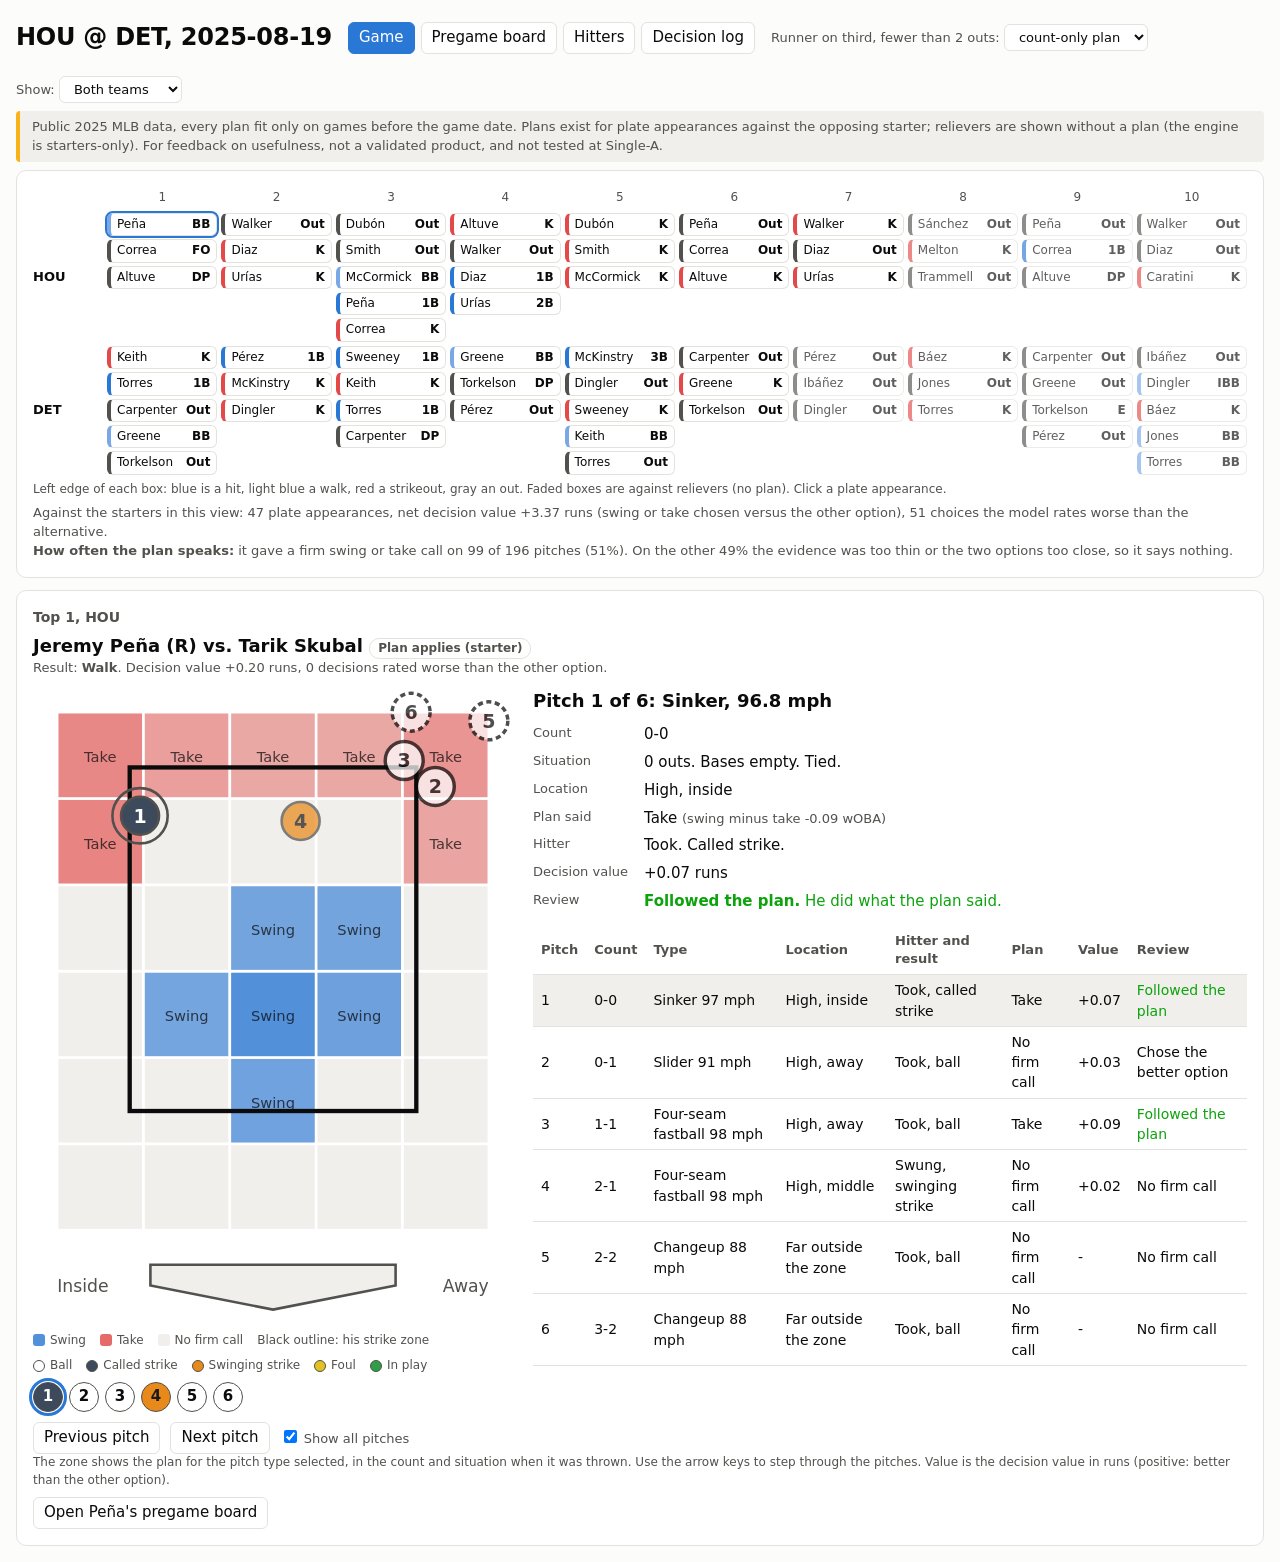
==== docs/gameview/game.html @ f28e69fa "Zone-first at-bat view: large strike zone with numbered pitches, per-pitch plan overlay and stepper;" ====
<!doctype html>
<html lang="en"><head><meta charset="utf-8"><meta name="viewport" content="width=device-width,initial-scale=1">
<title>GamePlan Game Viewer</title>
<style>
:root{color-scheme:light;--bg:#fcfcfb;--panel:#ffffff;--ink:#0b0b0b;--ink2:#52514e;--line:#e3e2dd;--pos:#2a78d6;--neg:#e34948;--mid:#f0efec;--accent:#2a78d6;--warn:#fab219;--good:#0ca30c;--k-called:#3d4a5c;--k-whiff:#e8891c;--k-foul:#e3c21f;--k-play:#2f9e44}
@media (prefers-color-scheme:dark){:root:not([data-theme="light"]){color-scheme:dark;--bg:#1a1a19;--panel:#222221;--ink:#ffffff;--ink2:#c3c2b7;--line:#383835;--pos:#3987e5;--neg:#e66767;--mid:#383835;--accent:#3987e5}}
:root[data-theme="dark"]{color-scheme:dark;--bg:#1a1a19;--panel:#222221;--ink:#ffffff;--ink2:#c3c2b7;--line:#383835;--pos:#3987e5;--neg:#e66767;--mid:#383835;--accent:#3987e5}
*{box-sizing:border-box}body{margin:0;background:var(--bg);color:var(--ink);font:15px/1.45 system-ui,-apple-system,Segoe UI,Roboto,sans-serif}
.wrap{max-width:1320px;margin:0 auto;padding:12px 16px}
h1{font-size:21px;margin:0}h2{font-size:17px;margin:16px 0 8px}h3{font-size:14px;margin:0 0 6px;color:var(--ink2);font-weight:600}
.top{display:flex;gap:16px;align-items:center;flex-wrap:wrap;margin-bottom:8px}
.banner{background:var(--mid);border-left:4px solid var(--warn);padding:7px 12px;border-radius:4px;margin:8px 0;color:var(--ink2);font-size:13px}
.card{background:var(--panel);border:1px solid var(--line);border-radius:8px;padding:12px}
table{border-collapse:collapse;width:100%}th,td{text-align:left;padding:5px 8px;border-bottom:1px solid var(--line);font-size:14px;vertical-align:middle}th{color:var(--ink2);font-weight:600;font-size:13px}
.badge{display:inline-block;padding:1px 8px;border-radius:10px;font-size:12px;border:1px solid var(--line);color:var(--ink2)}
.tabs{display:flex;gap:6px;flex-wrap:wrap;margin:6px 0}
button,select,input[type=text]{font:inherit;color:var(--ink);background:var(--panel);border:1px solid var(--line);border-radius:6px;padding:4px 10px}
button{cursor:pointer}button.on{background:var(--accent);color:#fff;border-color:var(--accent)}
.mut{color:var(--ink2);font-size:13px}.num{font-variant-numeric:tabular-nums}.note{font-size:12px;color:var(--ink2)}
.inn{display:grid;grid-template-columns:70px repeat(var(--n),minmax(92px,1fr));gap:4px;overflow-x:auto}
.inn .h{font-size:12px;color:var(--ink2);text-align:center;padding:2px}.inn .t{font-weight:600;font-size:13px;display:flex;align-items:center}
.cellc{display:flex;flex-direction:column;gap:3px;min-height:34px}
.pa{border:1px solid var(--line);border-radius:6px;padding:2px 6px;font-size:12px;cursor:pointer;background:var(--panel);display:flex;justify-content:space-between;gap:6px}
.pa:hover{outline:1px solid var(--accent)}.pa.sel{outline:2px solid var(--accent)}.pa .r{font-weight:600}
.k-hit{border-left:4px solid var(--pos)}.k-bb{border-left:4px solid #7aa7e8}.k-k{border-left:4px solid var(--neg)}.k-out{border-left:4px solid var(--ink2)}
.rel{opacity:.65}
.grid{display:grid;grid-template-columns:repeat(5,34px);gap:2px;margin:8px 0}
.cell{width:34px;height:30px;display:flex;align-items:center;justify-content:center;font-size:13px;font-weight:600;border-radius:3px;background:var(--mid);color:var(--ink2)}
.mini{display:inline-grid;grid-template-columns:repeat(5,15px);gap:1px;position:relative;width:max-content}
.mini .c{width:15px;height:13px;font-size:9px;display:flex;align-items:center;justify-content:center;border-radius:2px;background:var(--mid);color:var(--ink2)}
.dotw{position:absolute;inset:0;pointer-events:none}.dot{position:absolute;width:9px;height:9px;border-radius:50%;background:var(--ink);border:2px solid var(--panel);transform:translate(-50%,50%)}
.counts{display:grid;grid-template-columns:repeat(4,auto);gap:4px;width:max-content}
.styles{display:grid;grid-template-columns:repeat(auto-fit,minmax(250px,1fr));gap:12px;margin-top:10px}
.chip{display:inline-block;margin:0 4px 4px 0;padding:1px 8px;border-radius:10px;background:var(--mid);font-size:12px}
.call{display:inline-block;min-width:22px;text-align:center;border-radius:4px;padding:0 6px;font-weight:700;background:var(--mid)}
.lab-ok{color:var(--good)}.lab-bad{color:var(--neg)}.lab-lucky{color:var(--accent)}
.two{display:grid;grid-template-columns:repeat(auto-fit,minmax(340px,1fr));gap:12px}
.chosen{outline:2px solid var(--accent)}.logrow{display:flex;gap:6px;flex-wrap:wrap;align-items:center;margin-top:8px}
details summary{cursor:pointer;color:var(--ink2)}
h1{font-size:24px;letter-spacing:-.01em}.card{border-radius:10px;padding:16px}.wrap{padding:16px}
.zonewrap{display:grid;grid-template-columns:minmax(300px,480px) minmax(280px,1fr);gap:20px;align-items:start;margin-top:10px}
.zonecol{min-width:0}.detcol{min-width:0}
svg.zone{display:block;width:100%;height:auto;max-width:480px;background:var(--panel)}
svg.zone.small{max-width:300px}
.zl{font-size:8.5px;font-weight:500;fill:var(--ink);opacity:.72}.zlab{font-size:10px;fill:var(--ink2)}
.pt circle{stroke:var(--ink2);stroke-width:1.5}.pt .k-ball{fill:var(--panel);stroke:var(--ink);stroke-width:2}.pt .k-called{fill:var(--k-called)}.pt .k-whiff{fill:var(--k-whiff)}.pt .k-foul{fill:var(--k-foul)}.pt .k-play{fill:var(--k-play)}
.pn{font-size:11px;font-weight:700;text-anchor:middle}.pn-ball{fill:var(--ink)}.pn-called,.pn-play{fill:#fff}.pn-whiff,.pn-foul{fill:#1a1a19}
.legend{display:flex;flex-wrap:wrap;gap:6px 14px;font-size:12px;color:var(--ink2);margin-top:8px}.legend span{display:inline-flex;align-items:center;gap:5px}
.sw{display:inline-block;width:12px;height:12px;border-radius:3px}.dotk{display:inline-block;width:12px;height:12px;border-radius:50%;border:1.5px solid var(--ink2)}
.stepper{display:flex;gap:10px;align-items:center;flex-wrap:wrap;margin-top:10px}
.seq{display:flex;gap:6px;flex-wrap:wrap;margin-top:8px}
.sq{width:30px;height:30px;border-radius:50%;padding:0;font-weight:700;border:1.5px solid var(--ink2);background:var(--panel);color:var(--ink)}
.sq.k-called{background:var(--k-called);color:#fff}.sq.k-whiff{background:var(--k-whiff);color:#1a1a19}.sq.k-foul{background:var(--k-foul);color:#1a1a19}.sq.k-play{background:var(--k-play);color:#fff}
.sq.cur{outline:3px solid var(--accent);outline-offset:1px}
dl.det{display:grid;grid-template-columns:max-content 1fr;gap:6px 16px;margin:10px 0 0}dl.det dt{color:var(--ink2);font-size:13px}dl.det dd{margin:0;font-size:15px}
.big{font-size:18px;font-weight:600;margin:0}
tr.sel td{background:var(--mid)}tr[data-pr]{cursor:pointer}
@media print{.noprint{display:none}body{font-size:12px}.card{break-inside:avoid}}
</style></head><body><div class="wrap">
<div class="top"><h1 id="title"></h1><div class="tabs noprint" id="views"></div>
<label class="mut noprint">Runner on third, fewer than 2 outs: <select id="pol"><option value="OFF">count-only plan</option><option value="CONTACT_FIRST">contact first</option></select></label>
<label class="mut noprint">Show: <select id="team"></select></label></div>
<div class="banner">Public 2025 MLB data, every plan fit only on games before the game date. Plans exist for plate appearances against the opposing starter; relievers are shown without a plan (the engine is starters-only). For feedback on usefulness, not a validated product, and not tested at Single-A.</div>
<div id="main"></div>
</div>
<script>
const G={"date":"2025-08-19","game_pk":"776685","away":"HOU","home":"DET","sides":{"Top":{"batting":"HOU","fielding":"DET","starter":"669373","starter_name":"Tarik Skubal","board":{"starter":{"id":"669373","name":"Tarik Skubal","arsenal_tto1_0_0":{"FF":{"pitch_type":"FF","usage":0.22889219903561392,"velo":97.43755844155845,"ivb":16.896890043290043,"hb":-2.7367549783549783,"vaa":-4.718324332320666,"n":630},"SL":{"pitch_type":"SL","usage":0.1741452073947785,"velo":89.79642857142856,"ivb":4.568896683673469,"hb":1.3307525510204083,"vaa":-7.1268094007492,"n":280},"CH":{"pitch_type":"CH","usage":0.2119652468408199,"velo":87.9837500274502,"ivb":6.425601159496673,"hb":-11.306396337044601,"vaa":-7.506468754848671,"n":706},"SI":{"pitch_type":"SI","usage":0.35932246853168376,"velo":96.98927767052768,"ivb":13.486587837837837,"hb":-4.394218146718147,"vaa":-5.251981316766744,"n":555}},"starts_before":24},"date":"2025-08-19","model":"shapecount + 3-ball zone, TTO effect on","hitters":[{"order":1,"id":"665161","name":"Jeremy Pe\u00f1a","stand":"R","profile":{"swings":693,"bip":303,"whiff":0.261,"xwobacon":0.377,"league_whiff":0.251,"league_xwobacon":0.367,"support":"medium"},"targets":{"n_pitches":1367,"runs_lost_per_100":2.265217300004649,"groups":[{"family":"BRK","zone":"chase","count":"even","excess_per_100":0.08,"his_rate":2.9,"typical_rate":1.5,"n":77},{"family":"BRK","zone":"chase","count":"ahead","excess_per_100":0.06,"his_rate":5.9,"typical_rate":3.2,"n":32},{"family":"FB","zone":"shadow","count":"even","excess_per_100":0.03,"his_rate":1.9,"typical_rate":1.3,"n":68}]},"swing":{"bat_speed":{"low":72.88,"mid":72.64,"high":69.55,"mid_two_strikes":70.73,"league_mid":72.52,"n":687,"kept":0.92},"swing_length":{"low":7.68,"mid":7.22,"high":6.69,"mid_two_strikes":6.94,"league_mid":7.18,"n":687,"kept":0.92},"attack_angle":{"low":10.27,"mid":7.22,"high":5.18,"mid_two_strikes":3.43,"league_mid":7.34,"n":687,"kept":0.92},"tilt":{"low":35.56,"mid":31.32,"high":26.14,"mid_two_strikes":31.62,"league_mid":33.33,"n":687,"kept":0.92}},"tto":{"1":{"0-0":{"arsenal":{"FF":{"usage":0.229,"velo":97.4,"ivb":16.9,"hb":-2.7},"SL":{"usage":0.174,"velo":89.8,"ivb":4.6,"hb":1.3},"CH":{"usage":0.212,"velo":88.0,"ivb":6.4,"hb":-11.3},"SI":{"usage":0.359,"velo":97.0,"ivb":13.5,"hb":-4.4}},"delta":{"FF":[-0.046,-0.035,-0.027,-0.066,-0.093,-0.086,-0.015,0.07,0.056,0.045,0.007,-0.058,-0.018,0.088,0.09,0.084,0.028,-0.047,-0.024,0.064,0.077,0.076,0.032,-0.05,-0.046,-0.027,-0.039,-0.042,-0.059,-0.07],"SL":[-0.079,-0.071,-0.06,-0.068,-0.082,-0.07,-0.058,0.04,0.053,0.055,0.032,-0.045,-0.06,0.043,0.081,0.073,0.059,-0.022,-0.074,0.021,0.051,0.051,0.046,-0.017,-0.088,-0.07,-0.059,-0.042,-0.05,-0.05],"CH":[-0.066,-0.056,-0.045,-0.044,-0.061,-0.055,-0.049,0.039,0.07,0.076,0.031,-0.039,-0.058,0.037,0.071,0.087,0.053,-0.032,-0.072,0.013,0.036,0.03,0.025,-0.037,-0.088,-0.072,-0.064,-0.048,-0.052,-0.055],"SI":[-0.043,-0.041,-0.028,-0.053,-0.087,-0.084,-0.007,0.075,0.084,0.059,0.015,-0.056,-0.018,0.09,0.12,0.086,0.036,-0.046,-0.026,0.065,0.092,0.086,0.042,-0.046,-0.051,-0.026,-0.031,-0.034,-0.05,-0.067]},"styles":{"VALUE":{"cells":{"FF":"...xxx.....x.GGG.x..GG.x...xxx","SL":"xxxxxxx....xx.GGG.x.....xxx...","CH":"xx..xxx.GG..x.GG..x.....xxx..x","SI":"....xx..G..x.GGG.x..GG.x....xx"},"tags":["Cover","Standard","Contact"],"swing_share":0.295,"whiff":0.129,"contact":0.456,"value_per_100":1.01,"target":""},"CONTACT":{"cells":{"FF":"...xxxGGGG.xGGGG.x.GGG.x...xxx","SL":"xxxxxxx.GG.xx.GG..x.G...xxx...","CH":"xx..xxx.GG..x.GG..x.....xxx..x","SI":"....xxGGGG.xGGGG.x.GGG.x....xx"},"tags":["Cover","Expand","Contact"],"swing_share":0.422,"whiff":0.116,"contact":0.436,"value_per_100":1.24,"target":""},"HUNT":{"cells":{"FF":"xxxxxxxxxxxxxxxxxxxxxxxxxxxxxx","SL":"xxxxxxxxxxxxxxxxxxxxxxxxxxxxxx","CH":"xxxxxxxxxxxxxxxxxxxxxxxxxxxxxx","SI":"xxxxxxxxxxxxxGGGxxxxGxxxxxxxxx"},"tags":["Hunt","Narrow","Contact"],"swing_share":0.085,"whiff":0.095,"contact":0.461,"value_per_100":-0.46,"target":"SI low-middle, middle, middle-away"}},"differ":{"VALUE_vs_CONTACT":0.149,"VALUE_vs_HUNT":0.725},"plan_id":"ff616ef28b564df9"},"1-0":{"arsenal":{"FF":{"usage":0.229,"velo":97.4,"ivb":16.9,"hb":-2.7},"SL":{"usage":0.174,"velo":89.8,"ivb":4.6,"hb":1.3},"CH":{"usage":0.212,"velo":88.0,"ivb":6.4,"hb":-11.3},"SI":{"usage":0.359,"velo":97.0,"ivb":13.5,"hb":-4.4}},"delta":{"FF":[-0.099,-0.089,-0.078,-0.115,-0.144,-0.135,-0.064,0.051,0.04,0.033,-0.007,-0.098,-0.069,0.072,0.081,0.073,0.019,-0.084,-0.072,0.053,0.067,0.064,0.023,-0.087,-0.099,-0.07,-0.081,-0.081,-0.103,-0.117],"SL":[-0.124,-0.114,-0.104,-0.115,-0.135,-0.122,-0.098,0.029,0.042,0.044,0.015,-0.086,-0.104,0.033,0.066,0.062,0.046,-0.062,-0.117,0.009,0.04,0.037,0.031,-0.059,-0.134,-0.111,-0.103,-0.086,-0.101,-0.103],"CH":[-0.115,-0.105,-0.096,-0.095,-0.112,-0.108,-0.091,0.027,0.057,0.06,0.018,-0.082,-0.101,0.028,0.058,0.071,0.04,-0.073,-0.115,0.0,0.023,0.014,0.009,-0.081,-0.135,-0.113,-0.108,-0.095,-0.103,-0.109],"SI":[-0.095,-0.095,-0.081,-0.103,-0.139,-0.134,-0.057,0.056,0.071,0.048,0.001,-0.096,-0.068,0.071,0.107,0.072,0.026,-0.084,-0.076,0.052,0.08,0.078,0.032,-0.085,-0.104,-0.07,-0.075,-0.076,-0.095,-0.115]},"styles":{"VALUE":{"cells":{"FF":"xxxxxx.....x..GG.xx.GG.xxxxxxx","SL":"xxxxxxx....xx....xx....xxxxxxx","CH":"xxxxxxx....xx..G.xx....xxxxxxx","SI":"xxxxxx.....x..GG.xx.GG.xxxxxxx"},"tags":["Cover","Standard","Contact"],"swing_share":0.173,"whiff":0.133,"contact":0.479,"value_per_100":1.01,"target":""},"CONTACT":{"cells":{"FF":"xxxxxx.GGG.x.GGG.xxGGG.xxxxxxx","SL":"xxxxxxx.GG.xx.GG.xx.G..xxxxxxx","CH":"xxxxxxx..G.xx..G.xx....xxxxxxx","SI":"xxxxxx.GGG.x.GGG.xxGGG.xxxxxxx"},"tags":["Cover","Expand","Contact"],"swing_share":0.381,"whiff":0.11,"contact":0.439,"value_per_100":1.39,"target":""},"HUNT":{"cells":{"FF":"xxxxxxxxxxxxxxxxxxxxxxxxxxxxxx","SL":"xxxxxxxxxxxxxxxxxxxxxxxxxxxxxx","CH":"xxxxxxxxxxxxxxxxxxxxxxxxxxxxxx","SI":"xxxxxxxxxxxxxxGGxxxxGGxxxxxxxx"},"tags":["Hunt","Narrow","Contact"],"swing_share":0.085,"whiff":0.112,"contact":0.477,"value_per_100":0.02,"target":"SI middle, middle-away"}},"differ":{"VALUE_vs_CONTACT":0.209,"VALUE_vs_HUNT":0.599},"plan_id":"979804c636b67a81"},"2-0":{"arsenal":{"FF":{"usage":0.229,"velo":97.4,"ivb":16.9,"hb":-2.7},"SL":{"usage":0.174,"velo":89.8,"ivb":4.6,"hb":1.3},"CH":{"usage":0.212,"velo":88.0,"ivb":6.4,"hb":-11.3},"SI":{"usage":0.359,"velo":97.0,"ivb":13.5,"hb":-4.4}},"delta":{"FF":[-0.184,-0.177,-0.161,-0.198,-0.227,-0.212,-0.147,0.015,0.011,0.007,-0.029,-0.16,-0.153,0.043,0.055,0.048,0.003,-0.145,-0.154,0.027,0.045,0.046,0.005,-0.147,-0.184,-0.14,-0.149,-0.145,-0.172,-0.191],"SL":[-0.191,-0.18,-0.173,-0.19,-0.218,-0.205,-0.162,0.009,0.016,0.016,-0.015,-0.153,-0.176,0.007,0.035,0.032,0.024,-0.126,-0.186,-0.019,0.013,0.011,0.003,-0.129,-0.205,-0.176,-0.175,-0.16,-0.184,-0.189],"CH":[-0.191,-0.183,-0.178,-0.178,-0.195,-0.192,-0.16,0.005,0.032,0.03,-0.006,-0.151,-0.169,0.004,0.033,0.042,0.017,-0.14,-0.182,-0.023,-0.009,-0.015,-0.02,-0.152,-0.208,-0.18,-0.181,-0.171,-0.186,-0.195],"SI":[-0.178,-0.18,-0.165,-0.187,-0.224,-0.212,-0.139,0.022,0.039,0.022,-0.024,-0.159,-0.153,0.038,0.076,0.044,0.004,-0.145,-0.16,0.022,0.054,0.06,0.012,-0.147,-0.19,-0.141,-0.146,-0.143,-0.168,-0.191]},"styles":{"VALUE":{"cells":{"FF":"xxxxxxx....xx....xx..G.xxxxxxx","SL":"xxxxxxx....xx....xx....xxxxxxx","CH":"xxxxxxx....xx....xx....xxxxxxx","SI":"xxxxxxx....xx....xx..G.xxxxxxx"},"tags":["React","Standard","Damage"],"swing_share":0.035,"whiff":0.207,"contact":0.528,"value_per_100":1.12,"target":""},"CONTACT":{"cells":{"FF":"xxxxxxxGGG.xxGGG.xxG...xxxxxxx","SL":"xxxxxxx.GG.xx.GG.xx.G..xxxxxxx","CH":"xxxxxxx..G.xx..G.xx....xxxxxxx","SI":"xxxxxxxGGG.xxGGG.xxGGG.xxxxxxx"},"tags":["Cover","Expand","Contact"],"swing_share":0.342,"whiff":0.102,"contact":0.432,"value_per_100":1.45,"target":""},"HUNT":{"cells":{"FF":"xxxxxxxxxxxxxxxxxxxxxxxxxxxxxx","SL":"xxxxxxxxxxxxxxxxxxxxxxxxxxxxxx","CH":"xxxxxxxxxxxxxxxxxxxxxxxxxxxxxx","SI":"xxxxxxxxxxxxxxxxxxxxxGxxxxxxxx"},"tags":["Hunt","Standard","Contact"],"swing_share":0.015,"whiff":0.188,"contact":0.532,"value_per_100":0.64,"target":"SI middle-away"}},"differ":{"VALUE_vs_CONTACT":0.348,"VALUE_vs_HUNT":0.656},"plan_id":"7b1a0d6ce3f854fc"},"3-0":{"arsenal":{"FF":{"usage":0.229,"velo":97.4,"ivb":16.9,"hb":-2.7},"SL":{"usage":0.174,"velo":89.8,"ivb":4.6,"hb":1.3},"CH":{"usage":0.212,"velo":88.0,"ivb":6.4,"hb":-11.3},"SI":{"usage":0.359,"velo":97.0,"ivb":13.5,"hb":-4.4}},"delta":{"FF":[-0.249,-0.243,-0.218,-0.25,-0.271,-0.252,-0.207,-0.051,-0.05,-0.047,-0.074,-0.189,-0.204,-0.02,-0.003,-0.007,-0.032,-0.153,-0.211,-0.026,-0.0,0.011,-0.021,-0.162,-0.246,-0.185,-0.2,-0.167,-0.194,-0.222],"SL":[-0.218,-0.202,-0.196,-0.227,-0.268,-0.259,-0.184,-0.027,-0.032,-0.045,-0.068,-0.192,-0.199,-0.047,-0.025,-0.031,-0.021,-0.142,-0.217,-0.071,-0.051,-0.046,-0.042,-0.163,-0.236,-0.21,-0.236,-0.204,-0.233,-0.244],"CH":[-0.236,-0.23,-0.228,-0.233,-0.241,-0.25,-0.192,-0.033,-0.021,-0.03,-0.054,-0.195,-0.186,-0.042,-0.028,-0.021,-0.031,-0.162,-0.211,-0.071,-0.075,-0.074,-0.069,-0.191,-0.243,-0.218,-0.245,-0.217,-0.236,-0.252],"SI":[-0.239,-0.24,-0.22,-0.242,-0.275,-0.257,-0.196,-0.04,-0.035,-0.04,-0.074,-0.192,-0.203,-0.028,0.009,-0.02,-0.038,-0.156,-0.222,-0.037,0.002,0.018,-0.022,-0.165,-0.254,-0.189,-0.204,-0.17,-0.197,-0.226]},"styles":{"VALUE":{"cells":{"FF":"xxxxxxx...xxx....xx....xxxxxxx","SL":"xxxxxxx...xxx....xxx...xxxxxxx","CH":"xxxxxxx...xxx....xxxxxxxxxxxxx","SI":"xxxxxxx...xxx....xx....xxxxxxx"},"tags":["React","Standard","Contact"],"swing_share":0.0,"whiff":0.0,"contact":0.0,"value_per_100":1.58,"target":""},"CONTACT":{"cells":{"FF":"xxxxxxx...xxx....xx....xxxxxxx","SL":"xxxxxxx...xxx....xxx...xxxxxxx","CH":"xxxxxxx...xxx....xxxxxxxxxxxxx","SI":"xxxxxxx...xxx....xx....xxxxxxx"},"tags":["React","Standard","Contact"],"swing_share":0.0,"whiff":0.0,"contact":0.0,"value_per_100":1.58,"target":""},"HUNT":{"cells":{"FF":"xxxxxxx...xxx....xx....xxxxxxx","SL":"xxxxxxx...xxx....xxx...xxxxxxx","CH":"xxxxxxx...xxx....xxxxxxxxxxxxx","SI":"xxxxxxx...xxx....xx....xxxxxxx"},"tags":["React","Standard","Contact"],"swing_share":0.0,"whiff":0.0,"contact":0.0,"value_per_100":1.58,"target":""}},"differ":{"VALUE_vs_CONTACT":0.0,"VALUE_vs_HUNT":0.0},"plan_id":"f36b6b44ed018f1e"},"0-1":{"arsenal":{"FF":{"usage":0.266,"velo":97.4,"ivb":16.9,"hb":-2.7},"SL":{"usage":0.099,"velo":89.8,"ivb":4.6,"hb":1.3},"CH":{"usage":0.363,"velo":88.0,"ivb":6.4,"hb":-11.3},"SI":{"usage":0.244,"velo":97.0,"ivb":13.5,"hb":-4.4}},"delta":{"FF":[-0.038,-0.031,-0.02,-0.053,-0.078,-0.085,-0.011,0.087,0.074,0.074,0.022,-0.064,0.003,0.111,0.113,0.1,0.044,-0.049,0.0,0.086,0.106,0.089,0.048,-0.05,-0.028,-0.023,-0.025,-0.04,-0.053,-0.066],"SL":[-0.081,-0.067,-0.06,-0.057,-0.065,-0.06,-0.049,0.077,0.082,0.078,0.039,-0.051,-0.036,0.085,0.111,0.103,0.084,-0.03,-0.054,0.05,0.099,0.092,0.07,-0.016,-0.085,-0.065,-0.033,-0.026,-0.034,-0.039],"CH":[-0.065,-0.047,-0.032,-0.028,-0.048,-0.044,-0.045,0.057,0.097,0.105,0.041,-0.037,-0.044,0.077,0.118,0.122,0.071,-0.031,-0.06,0.047,0.089,0.084,0.055,-0.028,-0.083,-0.067,-0.039,-0.036,-0.04,-0.043],"SI":[-0.04,-0.035,-0.026,-0.043,-0.07,-0.077,-0.015,0.088,0.099,0.087,0.033,-0.057,0.0,0.115,0.145,0.112,0.057,-0.048,0.001,0.091,0.108,0.094,0.059,-0.042,-0.032,-0.019,-0.021,-0.032,-0.042,-0.061]},"styles":{"VALUE":{"cells":{"FF":"....xx.GGG.x.GGGGx.GGGGx...xxx","SL":"xxxxxxxGGG.x.GGGG.x.GGG.xx....","CH":"xx....xGGG...GGGG.x.GG..xx....","SI":"....xx.GGG.x.GGGGx.GGGGx....xx"},"tags":["Cover","Standard","Contact"],"swing_share":0.552,"whiff":0.148,"contact":0.41,"value_per_100":0.96,"target":""},"CONTACT":{"cells":{"FF":"..G.xxGGGG.xGGGG.xGGGG.x...xxx","SL":"xxxxxxxGGG.x.GGG..x.GG..xx....","CH":"xx....x.GG...GGGG.x.GG..xx....","SI":"....xxGGGGGxGGGGGxGGGG.x....xx"},"tags":["Cover","Standard","Contact"],"swing_share":0.512,"whiff":0.131,"contact":0.406,"value_per_100":0.89,"target":""},"HUNT":{"cells":{"FF":"xxxxxxxxxxxxxxxxxxxxxxxxxxxxxx","SL":"xxxxxxxxxxxxxxxxxxxxxxxxxxxxxx","CH":"xxxxxxxxGGxxxxGGxxxxxxxxxxxxxx","SI":"xxxxxxxxxxxxxxxxxxxxxxxxxxxxxx"},"tags":["Hunt","Narrow","Contact"],"swing_share":0.047,"whiff":0.149,"contact":0.427,"value_per_100":-1.76,"target":"CH middle, middle-in"}},"differ":{"VALUE_vs_CONTACT":0.122,"VALUE_vs_HUNT":0.769},"plan_id":"df166e0a50ac5c8c"},"1-1":{"arsenal":{"FF":{"usage":0.266,"velo":97.4,"ivb":16.9,"hb":-2.7},"SL":{"usage":0.099,"velo":89.8,"ivb":4.6,"hb":1.3},"CH":{"usage":0.363,"velo":88.0,"ivb":6.4,"hb":-11.3},"SI":{"usage":0.244,"velo":97.0,"ivb":13.5,"hb":-4.4}},"delta":{"FF":[-0.083,-0.075,-0.066,-0.097,-0.121,-0.127,-0.055,0.072,0.065,0.064,0.006,-0.102,-0.038,0.1,0.106,0.09,0.038,-0.087,-0.043,0.076,0.095,0.084,0.042,-0.085,-0.073,-0.064,-0.063,-0.077,-0.092,-0.106],"SL":[-0.119,-0.105,-0.1,-0.099,-0.108,-0.104,-0.088,0.069,0.072,0.066,0.021,-0.091,-0.074,0.076,0.102,0.098,0.073,-0.071,-0.092,0.039,0.089,0.084,0.059,-0.057,-0.126,-0.104,-0.074,-0.066,-0.076,-0.083],"CH":[-0.107,-0.088,-0.076,-0.072,-0.092,-0.089,-0.086,0.047,0.086,0.095,0.026,-0.078,-0.083,0.067,0.109,0.111,0.059,-0.071,-0.099,0.035,0.077,0.071,0.043,-0.07,-0.125,-0.106,-0.081,-0.077,-0.084,-0.088],"SI":[-0.084,-0.079,-0.071,-0.087,-0.114,-0.12,-0.057,0.073,0.091,0.077,0.02,-0.096,-0.043,0.104,0.142,0.102,0.048,-0.086,-0.042,0.078,0.104,0.091,0.051,-0.081,-0.077,-0.061,-0.06,-0.07,-0.081,-0.102]},"styles":{"VALUE":{"cells":{"FF":"xx.xxx.G...x.GGG.x.GGG.xxxxxxx","SL":"xxxxxxxGG..xxGGGGxx.GGGxxxxxxx","CH":"xxxxxxx.GG.xxGGG.xx.G..xxxxxxx","SI":"xxxxxx.GGG.x.GGG.x.GGGGxxxxxxx"},"tags":["Cover","Standard","Contact"],"swing_share":0.41,"whiff":0.136,"contact":0.421,"value_per_100":1.43,"target":""},"CONTACT":{"cells":{"FF":"xx.xxx.GGG.x.GGG.x.GGG.xxxxxxx","SL":"xxxxxxxGGG.xxGGGGxx.GG.xxxxxxx","CH":"xxxxxxx.GG.xxGGG.xx.G..xxxxxxx","SI":"xxxxxx.GGGGx.GGG.x.GGG.xxxxxxx"},"tags":["Cover","Standard","Contact"],"swing_share":0.45,"whiff":0.128,"contact":0.411,"value_per_100":1.43,"target":""},"HUNT":{"cells":{"FF":"xxxxxxxxxxxxxxxxxxxxxxxxxxxxxx","SL":"xxxxxxxxxxxxxxxxxxxxxxxxxxxxxx","CH":"xxxxxxxxxxxxxxxxxxxxxxxxxxxxxx","SI":"xxxxxxxxxxxxxGGGxxxxGxxxxxxxxx"},"tags":["Hunt","Narrow","Contact"],"swing_share":0.057,"whiff":0.108,"contact":0.454,"value_per_100":-0.94,"target":"SI low-middle, middle, middle-away"}},"differ":{"VALUE_vs_CONTACT":0.07,"VALUE_vs_HUNT":0.597},"plan_id":"92a5c4f3ed66a6df"},"2-1":{"arsenal":{"FF":{"usage":0.266,"velo":97.4,"ivb":16.9,"hb":-2.7},"SL":{"usage":0.099,"velo":89.8,"ivb":4.6,"hb":1.3},"CH":{"usage":0.363,"velo":88.0,"ivb":6.4,"hb":-11.3},"SI":{"usage":0.244,"velo":97.0,"ivb":13.5,"hb":-4.4}},"delta":{"FF":[-0.177,-0.168,-0.161,-0.189,-0.213,-0.214,-0.147,0.046,0.041,0.04,-0.024,-0.18,-0.127,0.078,0.083,0.071,0.02,-0.168,-0.133,0.05,0.079,0.069,0.022,-0.165,-0.169,-0.15,-0.145,-0.155,-0.176,-0.191],"SL":[-0.201,-0.185,-0.184,-0.187,-0.202,-0.197,-0.171,0.052,0.05,0.043,-0.015,-0.174,-0.156,0.051,0.077,0.075,0.05,-0.155,-0.175,0.014,0.065,0.061,0.035,-0.142,-0.211,-0.188,-0.16,-0.151,-0.167,-0.175],"CH":[-0.193,-0.175,-0.169,-0.165,-0.182,-0.181,-0.171,0.027,0.068,0.073,-0.007,-0.162,-0.164,0.045,0.084,0.09,0.037,-0.156,-0.182,0.009,0.044,0.045,0.016,-0.158,-0.213,-0.191,-0.168,-0.165,-0.175,-0.182],"SI":[-0.176,-0.174,-0.169,-0.18,-0.209,-0.21,-0.148,0.048,0.067,0.065,-0.015,-0.177,-0.132,0.08,0.118,0.083,0.03,-0.168,-0.136,0.047,0.082,0.074,0.032,-0.162,-0.174,-0.149,-0.142,-0.15,-0.166,-0.189]},"styles":{"VALUE":{"cells":{"FF":"xxxxxxx....xxGGG.xx.GG.xxxxxxx","SL":"xxxxxxx....xx.GG.xx....xxxxxxx","CH":"xxxxxxx.GG.xx.GG.xx....xxxxxxx","SI":"xxxxxxx....xxGGG.xx.GG.xxxxxxx"},"tags":["Cover","Standard","Contact"],"swing_share":0.225,"whiff":0.131,"contact":0.446,"value_per_100":2.15,"target":""},"CONTACT":{"cells":{"FF":"xxxxxxxGGG.xxGGG.xxGGG.xxxxxxx","SL":"xxxxxxx.GG.xx.GG.xx....xxxxxxx","CH":"xxxxxxx.GG.xx.GG.xx.G..xxxxxxx","SI":"xxxxxxxGGG.xxGGG.xxGGG.xxxxxxx"},"tags":["Cover","Expand","Contact"],"swing_share":0.375,"whiff":0.116,"contact":0.416,"value_per_100":2.24,"target":""},"HUNT":{"cells":{"FF":"xxxxxxxxxxxxxxxxxxxxxxxxxxxxxx","SL":"xxxxxxxxxxxxxxxxxxxxxxxxxxxxxx","CH":"xxxxxxxxGGxxxxGGxxxxxxxxxxxxxx","SI":"xxxxxxxxxxxxxxxxxxxxxxxxxxxxxx"},"tags":["Hunt","Narrow","Contact"],"swing_share":0.047,"whiff":0.149,"contact":0.429,"value_per_100":0.55,"target":"CH middle, middle-in"}},"differ":{"VALUE_vs_CONTACT":0.15,"VALUE_vs_HUNT":0.582},"plan_id":"5c5cca39ea202680"},"3-1":{"arsenal":{"FF":{"usage":0.266,"velo":97.4,"ivb":16.9,"hb":-2.7},"SL":{"usage":0.099,"velo":89.8,"ivb":4.6,"hb":1.3},"CH":{"usage":0.363,"velo":88.0,"ivb":6.4,"hb":-11.3},"SI":{"usage":0.244,"velo":97.0,"ivb":13.5,"hb":-4.4}},"delta":{"FF":[-0.317,-0.305,-0.294,-0.32,-0.336,-0.343,-0.245,-0.018,-0.014,-0.009,-0.07,-0.266,-0.232,0.021,0.034,0.024,-0.017,-0.277,-0.257,-0.005,0.038,0.033,-0.018,-0.252,-0.312,-0.274,-0.251,-0.256,-0.28,-0.314],"SL":[-0.311,-0.284,-0.289,-0.305,-0.328,-0.337,-0.245,0.004,-0.001,-0.011,-0.069,-0.268,-0.245,-0.001,0.018,0.02,0.003,-0.267,-0.282,-0.043,0.011,0.009,-0.012,-0.238,-0.329,-0.302,-0.276,-0.268,-0.289,-0.312],"CH":[-0.314,-0.292,-0.296,-0.296,-0.3,-0.321,-0.251,-0.018,0.023,0.017,-0.056,-0.258,-0.249,-0.006,0.027,0.036,-0.009,-0.274,-0.287,-0.042,-0.016,-0.013,-0.04,-0.261,-0.338,-0.31,-0.283,-0.288,-0.301,-0.326],"SI":[-0.311,-0.308,-0.304,-0.313,-0.338,-0.344,-0.243,-0.017,0.004,0.01,-0.066,-0.267,-0.239,0.018,0.06,0.028,-0.009,-0.279,-0.266,-0.015,0.034,0.032,-0.008,-0.251,-0.321,-0.275,-0.254,-0.257,-0.277,-0.315]},"styles":{"VALUE":{"cells":{"FF":"xxxxxxx...xxx....xx....xxxxxxx","SL":"xxxxxxx...xxx....xx....xxxxxxx","CH":"xxxxxxx...xxx....xx....xxxxxxx","SI":"xxxxxxx...xxx....xx....xxxxxxx"},"tags":["React","Standard","Contact"],"swing_share":0.0,"whiff":0.0,"contact":0.0,"value_per_100":3.26,"target":""},"CONTACT":{"cells":{"FF":"xxxxxxx...xxx....xx....xxxxxxx","SL":"xxxxxxx...xxx....xx....xxxxxxx","CH":"xxxxxxx...xxx....xx....xxxxxxx","SI":"xxxxxxx...xxx....xx....xxxxxxx"},"tags":["React","Standard","Contact"],"swing_share":0.0,"whiff":0.0,"contact":0.0,"value_per_100":3.26,"target":""},"HUNT":{"cells":{"FF":"xxxxxxx...xxx....xx....xxxxxxx","SL":"xxxxxxx...xxx....xx....xxxxxxx","CH":"xxxxxxx...xxx....xx....xxxxxxx","SI":"xxxxxxx...xxx....xx....xxxxxxx"},"tags":["React","Standard","Contact"],"swing_share":0.0,"whiff":0.0,"contact":0.0,"value_per_100":3.26,"target":""}},"differ":{"VALUE_vs_CONTACT":0.0,"VALUE_vs_HUNT":0.0},"plan_id":"531a6bb205339cb3"},"0-2":{"arsenal":{"FF":{"usage":0.362,"velo":97.4,"ivb":16.9,"hb":-2.7},"SL":{"usage":0.093,"velo":89.8,"ivb":4.6,"hb":1.3},"CH":{"usage":0.396,"velo":88.0,"ivb":6.4,"hb":-11.3},"SI":{"usage":0.122,"velo":97.0,"ivb":13.5,"hb":-4.4}},"delta":{"FF":[-0.001,0.027,0.036,0.009,-0.029,-0.061,0.047,0.242,0.251,0.243,0.174,-0.034,0.058,0.277,0.281,0.254,0.199,-0.033,0.047,0.241,0.264,0.241,0.161,-0.036,-0.002,0.017,0.04,0.007,-0.028,-0.054],"SL":[-0.115,-0.055,-0.012,0.0,-0.006,-0.025,-0.032,0.216,0.251,0.266,0.19,-0.021,-0.008,0.249,0.284,0.294,0.228,-0.023,-0.032,0.186,0.254,0.26,0.182,-0.008,-0.118,-0.047,0.012,0.018,-0.012,-0.046],"CH":[-0.073,-0.01,0.042,0.037,0.001,-0.015,-0.025,0.188,0.257,0.279,0.188,-0.005,-0.032,0.226,0.284,0.305,0.221,-0.004,-0.068,0.177,0.247,0.266,0.195,0.011,-0.116,-0.041,0.018,0.028,-0.01,-0.025],"SI":[-0.006,0.03,0.039,0.015,-0.014,-0.052,0.045,0.248,0.287,0.259,0.185,-0.025,0.062,0.29,0.316,0.287,0.222,-0.026,0.059,0.261,0.287,0.262,0.204,-0.014,-0.001,0.025,0.054,0.029,-0.003,-0.043]},"styles":{"VALUE":{"cells":{"FF":".....x.GGGG..GGGG..GGGG......x","SL":"xx.....GGGG..GGGG..GGGG.x.....","CH":"x......GGGG..GGGG.xGGGG.x.....","SI":".....x.GGGG..GGGG..GGGG......."},"tags":["Cover","Standard","Contact"],"swing_share":0.571,"whiff":0.146,"contact":0.383,"value_per_100":1.02,"target":""},"CONTACT":{"cells":{"FF":".GGG.xGGGGG.GGGGG.GGGG.......x","SL":"xx.GG..GGGG..GGGG..GGG..x.....","CH":"x.GG...GGGG..GGGG.x.GGG.x.....","SI":".GGGGxGGGGG.GGGGG.GGGGG......."},"tags":["Cover","Standard","Contact"],"swing_share":0.578,"whiff":0.128,"contact":0.377,"value_per_100":1.03,"target":""},"HUNT":{"cells":{"FF":".....x.GGGG..GGGG..GGGG......x","SL":"xx.....GGGG..GGGG..GGGG.x.....","CH":"x......GGGG..GGGG.xGGGG.x.....","SI":".....x.GGGG..GGGG..GGGG......."},"tags":["Cover","Standard","Contact"],"swing_share":0.571,"whiff":0.146,"contact":0.383,"value_per_100":1.02,"target":"FF high-away, high-in, high-middle, low-away, low-in, low-middle, middle, middle-away, middle-in"}},"differ":{"VALUE_vs_CONTACT":0.133,"VALUE_vs_HUNT":0.0},"plan_id":"f387a49771ba7875"},"1-2":{"arsenal":{"FF":{"usage":0.362,"velo":97.4,"ivb":16.9,"hb":-2.7},"SL":{"usage":0.093,"velo":89.8,"ivb":4.6,"hb":1.3},"CH":{"usage":0.396,"velo":88.0,"ivb":6.4,"hb":-11.3},"SI":{"usage":0.122,"velo":97.0,"ivb":13.5,"hb":-4.4}},"delta":{"FF":[-0.036,-0.005,0.006,-0.024,-0.062,-0.094,0.018,0.247,0.258,0.252,0.175,-0.064,0.026,0.286,0.291,0.26,0.202,-0.065,0.013,0.244,0.272,0.252,0.163,-0.067,-0.038,-0.016,0.016,-0.018,-0.059,-0.088],"SL":[-0.15,-0.084,-0.041,-0.032,-0.039,-0.062,-0.062,0.22,0.26,0.272,0.191,-0.054,-0.043,0.256,0.292,0.297,0.23,-0.057,-0.069,0.185,0.26,0.268,0.179,-0.043,-0.158,-0.08,-0.014,-0.012,-0.046,-0.085],"CH":[-0.11,-0.043,0.013,0.005,-0.032,-0.051,-0.06,0.19,0.264,0.284,0.187,-0.038,-0.069,0.232,0.291,0.311,0.223,-0.039,-0.105,0.175,0.253,0.276,0.197,-0.021,-0.156,-0.077,-0.012,-0.001,-0.043,-0.062],"SI":[-0.042,-0.004,0.008,-0.02,-0.046,-0.086,0.016,0.252,0.298,0.268,0.184,-0.055,0.029,0.298,0.33,0.292,0.225,-0.058,0.024,0.262,0.291,0.274,0.204,-0.043,-0.038,-0.007,0.027,0.003,-0.035,-0.08]},"styles":{"VALUE":{"cells":{"FF":"....xx.GGGGx.GGGGx.GGGGx....xx","SL":"xx...xxGGGGx.GGGGxxGGGG.xx...x","CH":"x.....xGGGG.xGGGG.xGGGG.xx...x","SI":".....x.GGGGx.GGGGx.GGGG......x"},"tags":["Cover","Standard","Contact"],"swing_share":0.571,"whiff":0.145,"contact":0.383,"value_per_100":1.6,"target":""},"CONTACT":{"cells":{"FF":".GG.xxGGGGGxGGGGGxGGGG.x....xx","SL":"xx...xxGGGGx.GGGGxxGGG..xx...x","CH":"x.GG..xGGGG.xGGGG.x.GGG.xx...x","SI":".GGG.xGGGGGxGGGGGxGGGGG......x"},"tags":["Cover","Standard","Contact"],"swing_share":0.56,"whiff":0.128,"contact":0.38,"value_per_100":1.56,"target":""},"HUNT":{"cells":{"FF":"....xx.GGGGx.GGGGx.GGGGx....xx","SL":"xx...xxGGGGx.GGGGxxGGGG.xx...x","CH":"x.....xGGGG.xGGGG.xGGGG.xx...x","SI":".....x.GGGGx.GGGGx.GGGG......x"},"tags":["Cover","Standard","Contact"],"swing_share":0.571,"whiff":0.145,"contact":0.383,"value_per_100":1.6,"target":"FF high-away, high-in, high-middle, low-away, low-in, low-middle, middle, middle-away, middle-in"}},"differ":{"VALUE_vs_CONTACT":0.115,"VALUE_vs_HUNT":0.0},"plan_id":"c01a5681980b208e"},"2-2":{"arsenal":{"FF":{"usage":0.362,"velo":97.4,"ivb":16.9,"hb":-2.7},"SL":{"usage":0.093,"velo":89.8,"ivb":4.6,"hb":1.3},"CH":{"usage":0.396,"velo":88.0,"ivb":6.4,"hb":-11.3},"SI":{"usage":0.122,"velo":97.0,"ivb":13.5,"hb":-4.4}},"delta":{"FF":[-0.124,-0.088,-0.073,-0.104,-0.146,-0.178,-0.058,0.252,0.276,0.271,0.173,-0.144,-0.057,0.305,0.312,0.281,0.213,-0.145,-0.073,0.249,0.293,0.27,0.162,-0.148,-0.13,-0.098,-0.052,-0.09,-0.138,-0.174],"SL":[-0.242,-0.165,-0.114,-0.114,-0.122,-0.151,-0.141,0.226,0.276,0.292,0.188,-0.135,-0.131,0.267,0.306,0.314,0.238,-0.141,-0.161,0.18,0.272,0.287,0.174,-0.128,-0.256,-0.165,-0.09,-0.089,-0.13,-0.178],"CH":[-0.2,-0.123,-0.064,-0.076,-0.113,-0.14,-0.142,0.194,0.28,0.303,0.186,-0.121,-0.156,0.244,0.308,0.324,0.226,-0.125,-0.197,0.172,0.266,0.291,0.193,-0.103,-0.254,-0.168,-0.088,-0.079,-0.128,-0.153],"SI":[-0.129,-0.087,-0.071,-0.104,-0.132,-0.171,-0.058,0.257,0.314,0.288,0.184,-0.137,-0.055,0.314,0.35,0.31,0.233,-0.143,-0.062,0.263,0.304,0.295,0.203,-0.121,-0.13,-0.09,-0.042,-0.069,-0.116,-0.168]},"styles":{"VALUE":{"cells":{"FF":"xxxxxx.GGGGx.GGGGx.GGGGxxx.xxx","SL":"xxxxxxxGGGGxxGGGGxxGGGGxxxxxxx","CH":"xx.xxxxGGGGxxGGGGxxGGGGxxxxxxx","SI":"xx.xxx.GGGGx.GGGGx.GGGGxxx.xxx"},"tags":["Cover","Standard","Contact"],"swing_share":0.571,"whiff":0.143,"contact":0.383,"value_per_100":2.89,"target":""},"CONTACT":{"cells":{"FF":"xxxxxx.GGGGx.GGGGx.GGG.xxx.xxx","SL":"xxxxxxxGGGGxxGGGGxxGGG.xxxxxxx","CH":"xx.xxxxGGGGxxGGGGxx.GGGxxxxxxx","SI":"xx.xxx.GGGGx.GGGGx.GGGGxxx.xxx"},"tags":["Cover","Standard","Contact"],"swing_share":0.508,"whiff":0.13,"contact":0.386,"value_per_100":2.84,"target":""},"HUNT":{"cells":{"FF":"xxxxxx.GGGGx.GGGGx.GGGGxxx.xxx","SL":"xxxxxxxGGGGxxGGGGxxGGGGxxxxxxx","CH":"xx.xxxxGGGGxxGGGGxxGGGGxxxxxxx","SI":"xx.xxx.GGGGx.GGGGx.GGGGxxx.xxx"},"tags":["Cover","Standard","Contact"],"swing_share":0.571,"whiff":0.143,"contact":0.383,"value_per_100":2.89,"target":"FF high-away, high-in, high-middle, low-away, low-in, low-middle, middle, middle-away, middle-in"}},"differ":{"VALUE_vs_CONTACT":0.063,"VALUE_vs_HUNT":0.0},"plan_id":"77d06e14e063d49f"},"3-2":{"arsenal":{"FF":{"usage":0.362,"velo":97.4,"ivb":16.9,"hb":-2.7},"SL":{"usage":0.093,"velo":89.8,"ivb":4.6,"hb":1.3},"CH":{"usage":0.396,"velo":88.0,"ivb":6.4,"hb":-11.3},"SI":{"usage":0.122,"velo":97.0,"ivb":13.5,"hb":-4.4}},"delta":{"FF":[-0.385,-0.323,-0.301,-0.332,-0.394,-0.439,-0.231,0.257,0.309,0.303,0.151,-0.389,-0.256,0.345,0.362,0.333,0.24,-0.374,-0.248,0.302,0.335,0.319,0.182,-0.383,-0.41,-0.318,-0.224,-0.277,-0.362,-0.441],"SL":[-0.513,-0.393,-0.331,-0.332,-0.371,-0.422,-0.323,0.237,0.315,0.322,0.163,-0.387,-0.338,0.298,0.348,0.356,0.256,-0.373,-0.349,0.22,0.302,0.324,0.187,-0.374,-0.551,-0.396,-0.28,-0.288,-0.371,-0.461],"CH":[-0.464,-0.352,-0.289,-0.302,-0.358,-0.411,-0.327,0.203,0.316,0.332,0.163,-0.376,-0.362,0.281,0.343,0.36,0.237,-0.359,-0.383,0.209,0.285,0.327,0.202,-0.342,-0.551,-0.404,-0.272,-0.281,-0.364,-0.429],"SI":[-0.387,-0.321,-0.301,-0.329,-0.388,-0.434,-0.23,0.263,0.343,0.314,0.156,-0.388,-0.255,0.349,0.391,0.354,0.256,-0.374,-0.238,0.31,0.342,0.338,0.217,-0.357,-0.41,-0.317,-0.217,-0.26,-0.343,-0.438]},"styles":{"VALUE":{"cells":{"FF":"xxxxxxxGGGGxxGGGGxxGGGGxxxxxxx","SL":"xxxxxxxGGGGxxGGGGxxGGGGxxxxxxx","CH":"xxxxxxxGGGGxxGGGGxxGGGGxxxxxxx","SI":"xxxxxxxGGGGxxGGGGxxGGGGxxxxxxx"},"tags":["Cover","Standard","Contact"],"swing_share":0.571,"whiff":0.142,"contact":0.384,"value_per_100":6.29,"target":""},"CONTACT":{"cells":{"FF":"xxxxxxxGGGGxxGGGGxxGGG.xxxxxxx","SL":"xxxxxxxGGGGxxGGGGxxGGG.xxxxxxx","CH":"xxxxxxxGGGGxxGGGGxx.GGGxxxxxxx","SI":"xxxxxxxGGGGxxGGGGxxGGGGxxxxxxx"},"tags":["Cover","Standard","Contact"],"swing_share":0.508,"whiff":0.129,"contact":0.387,"value_per_100":6.23,"target":""},"HUNT":{"cells":{"FF":"xxxxxxxGGGGxxGGGGxxGGGGxxxxxxx","SL":"xxxxxxxGGGGxxGGGGxxGGGGxxxxxxx","CH":"xxxxxxxGGGGxxGGGGxxGGGGxxxxxxx","SI":"xxxxxxxGGGGxxGGGGxxGGGGxxxxxxx"},"tags":["Cover","Standard","Contact"],"swing_share":0.571,"whiff":0.142,"contact":0.384,"value_per_100":6.29,"target":"FF high-away, high-in, high-middle, low-away, low-in, low-middle, middle, middle-away, middle-in"}},"differ":{"VALUE_vs_CONTACT":0.063,"VALUE_vs_HUNT":0.0},"plan_id":"3d34dc6873826459"}},"2":{"0-0":{"arsenal":{"FF":{"usage":0.229,"velo":97.5,"ivb":17.2,"hb":-3.0},"SL":{"usage":0.174,"velo":89.6,"ivb":4.8,"hb":1.6},"CH":{"usage":0.212,"velo":88.1,"ivb":6.7,"hb":-10.9},"SI":{"usage":0.359,"velo":97.3,"ivb":13.9,"hb":-4.4}},"delta":{"FF":[-0.042,-0.032,-0.021,-0.061,-0.091,-0.084,-0.009,0.077,0.059,0.05,0.008,-0.056,-0.012,0.092,0.098,0.09,0.03,-0.044,-0.018,0.069,0.082,0.077,0.037,-0.048,-0.041,-0.022,-0.034,-0.037,-0.056,-0.068],"SL":[-0.077,-0.069,-0.057,-0.065,-0.079,-0.069,-0.053,0.047,0.063,0.057,0.037,-0.043,-0.056,0.051,0.094,0.08,0.063,-0.019,-0.073,0.025,0.058,0.057,0.047,-0.012,-0.087,-0.067,-0.056,-0.037,-0.046,-0.047],"CH":[-0.064,-0.053,-0.043,-0.041,-0.058,-0.052,-0.046,0.044,0.079,0.083,0.035,-0.036,-0.054,0.044,0.073,0.092,0.054,-0.029,-0.07,0.015,0.037,0.033,0.028,-0.034,-0.087,-0.07,-0.061,-0.045,-0.049,-0.051],"SI":[-0.039,-0.037,-0.022,-0.05,-0.084,-0.082,-0.003,0.079,0.086,0.065,0.018,-0.053,-0.012,0.094,0.126,0.096,0.04,-0.042,-0.021,0.071,0.098,0.091,0.047,-0.043,-0.046,-0.021,-0.028,-0.032,-0.047,-0.064]},"styles":{"VALUE":{"cells":{"FF":"....xx.....x.GGG.x.GGG.x...xxx","SL":"xxxxxxx.G..xx.GGG.x.....xxx...","CH":"xx..xxx.GG..x.GG..x.....xxx...","SI":"....xx.GG..x.GGG.x.GGGGx....xx"},"tags":["Cover","Standard","Contact"],"swing_share":0.348,"whiff":0.121,"contact":0.461,"value_per_100":1.2,"target":""},"CONTACT":{"cells":{"FF":"....xxGGGG.xGGGG.xGGGG.x...xxx","SL":"xxxxxxx.GG.xx.GG..x.G...xxx...","CH":"xx..xxx.GG..x.GG..x.....xxx...","SI":"....xxGGGG.xGGGG.x.GGG.x....xx"},"tags":["Cover","Standard","Contact"],"swing_share":0.426,"whiff":0.106,"contact":0.445,"value_per_100":1.29,"target":""},"HUNT":{"cells":{"FF":"xxxxxxxxxxxxxxxxxxxxxxxxxxxxxx","SL":"xxxxxxxxxxxxxxxxxxxxxxxxxxxxxx","CH":"xxxxxxxxxxxxxxxxxxxxxxxxxxxxxx","SI":"xxxxxxxxxxxxxGGGxxxxGxxxxxxxxx"},"tags":["Hunt","Narrow","Contact"],"swing_share":0.085,"whiff":0.086,"contact":0.473,"value_per_100":-0.56,"target":"SI low-middle, middle, middle-away"}},"differ":{"VALUE_vs_CONTACT":0.133,"VALUE_vs_HUNT":0.734},"plan_id":"7da45eaa12bd1823"},"1-0":{"arsenal":{"FF":{"usage":0.229,"velo":97.5,"ivb":17.2,"hb":-3.0},"SL":{"usage":0.174,"velo":89.6,"ivb":4.8,"hb":1.6},"CH":{"usage":0.212,"velo":88.1,"ivb":6.7,"hb":-10.9},"SI":{"usage":0.359,"velo":97.3,"ivb":13.9,"hb":-4.4}},"delta":{"FF":[-0.095,-0.086,-0.073,-0.111,-0.142,-0.134,-0.058,0.058,0.045,0.039,-0.002,-0.096,-0.063,0.077,0.086,0.077,0.021,-0.083,-0.067,0.059,0.073,0.07,0.028,-0.086,-0.094,-0.065,-0.077,-0.077,-0.101,-0.115],"SL":[-0.122,-0.112,-0.1,-0.112,-0.131,-0.121,-0.095,0.035,0.049,0.045,0.021,-0.085,-0.101,0.038,0.08,0.064,0.051,-0.059,-0.116,0.011,0.044,0.046,0.033,-0.055,-0.133,-0.108,-0.1,-0.082,-0.097,-0.1],"CH":[-0.112,-0.102,-0.093,-0.092,-0.11,-0.105,-0.089,0.03,0.066,0.066,0.021,-0.079,-0.097,0.033,0.061,0.077,0.043,-0.07,-0.113,0.005,0.024,0.016,0.012,-0.078,-0.134,-0.111,-0.107,-0.091,-0.1,-0.105],"SI":[-0.091,-0.091,-0.075,-0.1,-0.137,-0.132,-0.052,0.062,0.07,0.055,0.005,-0.093,-0.064,0.077,0.11,0.082,0.027,-0.08,-0.071,0.057,0.085,0.082,0.038,-0.082,-0.099,-0.065,-0.072,-0.073,-0.092,-0.113]},"styles":{"VALUE":{"cells":{"FF":"xxxxxx.....x..GG.x..GG.xxxxxxx","SL":"xxxxxxx....xx.G..xx....xxxxxxx","CH":"xxxxxxx....xx..G.xx....xxxxxxx","SI":"xxxxxx.....x..GG.x..GG.xxxxxxx"},"tags":["Cover","Standard","Contact"],"swing_share":0.187,"whiff":0.127,"contact":0.487,"value_per_100":1.05,"target":""},"CONTACT":{"cells":{"FF":"xxxxxx.GGG.x.GGG.x.GGG.xxxxxxx","SL":"xxxxxxx.GG.xx.GG.xx.G..xxxxxxx","CH":"xxxxxxx..G.xx..G.xx....xxxxxxx","SI":"xxxxxx.GGG.x.GGG.x.GGG.xxxxxxx"},"tags":["Cover","Expand","Contact"],"swing_share":0.381,"whiff":0.102,"contact":0.449,"value_per_100":1.44,"target":""},"HUNT":{"cells":{"FF":"xxxxxxxxxxxxxxxxxxxxxxxxxxxxxx","SL":"xxxxxxxxxxxxxxxxxxxxxxxxxxxxxx","CH":"xxxxxxxxxxxxxxxxxxxxxxxxxxxxxx","SI":"xxxxxxxxxxxxxxGGxxxxGGxxxxxxxx"},"tags":["Hunt","Narrow","Contact"],"swing_share":0.085,"whiff":0.105,"contact":0.488,"value_per_100":-0.07,"target":"SI middle, middle-away"}},"differ":{"VALUE_vs_CONTACT":0.195,"VALUE_vs_HUNT":0.605},"plan_id":"c12906d8069b105c"},"2-0":{"arsenal":{"FF":{"usage":0.229,"velo":97.5,"ivb":17.2,"hb":-3.0},"SL":{"usage":0.174,"velo":89.6,"ivb":4.8,"hb":1.6},"CH":{"usage":0.212,"velo":88.1,"ivb":6.7,"hb":-10.9},"SI":{"usage":0.359,"velo":97.3,"ivb":13.9,"hb":-4.4}},"delta":{"FF":[-0.181,-0.174,-0.157,-0.194,-0.225,-0.211,-0.142,0.021,0.016,0.015,-0.025,-0.159,-0.148,0.048,0.061,0.052,0.004,-0.143,-0.148,0.032,0.051,0.051,0.009,-0.146,-0.18,-0.135,-0.145,-0.142,-0.17,-0.189],"SL":[-0.19,-0.179,-0.171,-0.187,-0.215,-0.203,-0.16,0.013,0.024,0.015,-0.009,-0.151,-0.173,0.01,0.048,0.036,0.025,-0.123,-0.187,-0.016,0.017,0.019,0.007,-0.125,-0.205,-0.174,-0.173,-0.157,-0.18,-0.186],"CH":[-0.189,-0.181,-0.175,-0.176,-0.193,-0.189,-0.158,0.008,0.037,0.037,-0.004,-0.148,-0.167,0.009,0.033,0.047,0.017,-0.137,-0.181,-0.018,-0.009,-0.013,-0.017,-0.149,-0.207,-0.178,-0.178,-0.167,-0.183,-0.192],"SI":[-0.175,-0.176,-0.161,-0.182,-0.221,-0.211,-0.134,0.026,0.04,0.027,-0.021,-0.158,-0.148,0.043,0.084,0.053,0.005,-0.143,-0.155,0.027,0.059,0.063,0.016,-0.145,-0.186,-0.137,-0.144,-0.141,-0.166,-0.19]},"styles":{"VALUE":{"cells":{"FF":"xxxxxxx....xx....xx..G.xxxxxxx","SL":"xxxxxxx....xx....xx....xxxxxxx","CH":"xxxxxxx....xx....xx....xxxxxxx","SI":"xxxxxxx....xx.G..xx..G.xxxxxxx"},"tags":["React","Standard","Contact"],"swing_share":0.061,"whiff":0.135,"contact":0.524,"value_per_100":1.17,"target":""},"CONTACT":{"cells":{"FF":"xxxxxxxGGG.xxGGG.xxG.G.xxxxxxx","SL":"xxxxxxx.GG.xx.GG.xx.G..xxxxxxx","CH":"xxxxxxx..G.xx..G.xx....xxxxxxx","SI":"xxxxxxxGGG.xxGGG.xxGGG.xxxxxxx"},"tags":["Cover","Expand","Contact"],"swing_share":0.363,"whiff":0.098,"contact":0.448,"value_per_100":1.53,"target":""},"HUNT":{"cells":{"FF":"xxxxxxxxxxxxxxxxxxxxxxxxxxxxxx","SL":"xxxxxxxxxxxxxxxxxxxxxxxxxxxxxx","CH":"xxxxxxxxxxxxxxxxxxxxxxxxxxxxxx","SI":"xxxxxxxxxxxxxxGxxxxxxGxxxxxxxx"},"tags":["Hunt","Standard","Contact"],"swing_share":0.04,"whiff":0.096,"contact":0.518,"value_per_100":0.67,"target":"SI middle, middle-away"}},"differ":{"VALUE_vs_CONTACT":0.302,"VALUE_vs_HUNT":0.63},"plan_id":"c3e6f054063f2782"},"3-0":{"arsenal":{"FF":{"usage":0.229,"velo":97.5,"ivb":17.2,"hb":-3.0},"SL":{"usage":0.174,"velo":89.6,"ivb":4.8,"hb":1.6},"CH":{"usage":0.212,"velo":88.1,"ivb":6.7,"hb":-10.9},"SI":{"usage":0.359,"velo":97.3,"ivb":13.9,"hb":-4.4}},"delta":{"FF":[-0.247,-0.24,-0.214,-0.248,-0.271,-0.252,-0.204,-0.049,-0.048,-0.043,-0.072,-0.191,-0.2,-0.018,0.003,-0.001,-0.03,-0.152,-0.208,-0.022,0.003,0.015,-0.02,-0.162,-0.244,-0.182,-0.198,-0.166,-0.193,-0.221],"SL":[-0.219,-0.203,-0.196,-0.224,-0.265,-0.257,-0.184,-0.025,-0.026,-0.045,-0.065,-0.19,-0.199,-0.046,-0.015,-0.028,-0.02,-0.139,-0.221,-0.072,-0.046,-0.041,-0.038,-0.159,-0.238,-0.211,-0.236,-0.202,-0.23,-0.241],"CH":[-0.235,-0.229,-0.227,-0.232,-0.24,-0.248,-0.191,-0.031,-0.02,-0.026,-0.052,-0.194,-0.185,-0.038,-0.025,-0.017,-0.032,-0.161,-0.211,-0.066,-0.072,-0.074,-0.066,-0.188,-0.244,-0.216,-0.243,-0.216,-0.232,-0.25],"SI":[-0.237,-0.238,-0.219,-0.237,-0.274,-0.257,-0.193,-0.039,-0.033,-0.035,-0.072,-0.192,-0.201,-0.021,0.012,-0.01,-0.036,-0.155,-0.219,-0.034,0.006,0.02,-0.018,-0.164,-0.251,-0.187,-0.203,-0.169,-0.195,-0.226]},"styles":{"VALUE":{"cells":{"FF":"xxxxxxx...xxx....xx....xxxxxxx","SL":"xxxxxxx...xxx....xxx...xxxxxxx","CH":"xxxxxxx...xxx....xxx.xxxxxxxxx","SI":"xxxxxxx...xxx....xx....xxxxxxx"},"tags":["React","Standard","Contact"],"swing_share":0.0,"whiff":0.0,"contact":0.0,"value_per_100":1.51,"target":""},"CONTACT":{"cells":{"FF":"xxxxxxx...xxx....xx....xxxxxxx","SL":"xxxxxxx...xxx....xxx...xxxxxxx","CH":"xxxxxxx...xxx....xxx.xxxxxxxxx","SI":"xxxxxxx...xxx....xx....xxxxxxx"},"tags":["React","Standard","Contact"],"swing_share":0.0,"whiff":0.0,"contact":0.0,"value_per_100":1.51,"target":""},"HUNT":{"cells":{"FF":"xxxxxxx...xxx....xx....xxxxxxx","SL":"xxxxxxx...xxx....xxx...xxxxxxx","CH":"xxxxxxx...xxx....xxx.xxxxxxxxx","SI":"xxxxxxx...xxx....xx....xxxxxxx"},"tags":["React","Standard","Contact"],"swing_share":0.0,"whiff":0.0,"contact":0.0,"value_per_100":1.51,"target":""}},"differ":{"VALUE_vs_CONTACT":0.0,"VALUE_vs_HUNT":0.0},"plan_id":"dbccb8e835b713e2"},"0-1":{"arsenal":{"FF":{"usage":0.266,"velo":97.5,"ivb":17.2,"hb":-3.0},"SL":{"usage":0.099,"velo":89.6,"ivb":4.8,"hb":1.6},"CH":{"usage":0.363,"velo":88.1,"ivb":6.7,"hb":-10.9},"SI":{"usage":0.244,"velo":97.3,"ivb":13.9,"hb":-4.4}},"delta":{"FF":[-0.034,-0.026,-0.015,-0.047,-0.075,-0.083,-0.005,0.094,0.08,0.08,0.021,-0.061,0.01,0.117,0.122,0.107,0.046,-0.045,0.007,0.092,0.113,0.094,0.052,-0.046,-0.022,-0.017,-0.021,-0.035,-0.05,-0.063],"SL":[-0.077,-0.064,-0.056,-0.054,-0.061,-0.059,-0.045,0.082,0.082,0.085,0.042,-0.049,-0.03,0.095,0.12,0.11,0.085,-0.03,-0.048,0.058,0.106,0.095,0.073,-0.013,-0.082,-0.061,-0.027,-0.022,-0.03,-0.037],"CH":[-0.062,-0.042,-0.029,-0.022,-0.044,-0.04,-0.041,0.064,0.101,0.108,0.044,-0.034,-0.04,0.084,0.123,0.123,0.073,-0.027,-0.057,0.05,0.09,0.088,0.058,-0.024,-0.082,-0.064,-0.036,-0.031,-0.035,-0.039],"SI":[-0.036,-0.031,-0.022,-0.036,-0.069,-0.075,-0.009,0.092,0.103,0.091,0.036,-0.056,0.005,0.118,0.15,0.117,0.058,-0.044,0.008,0.095,0.114,0.099,0.062,-0.039,-0.026,-0.014,-0.017,-0.029,-0.04,-0.057]},"styles":{"VALUE":{"cells":{"FF":"....xx.GGG.x.GGGGx.GGGGx....xx","SL":"xxxxxxxGGG.x.GGGG.x.GGG.xx....","CH":"x.....xGGG...GGGG.x.GG..xx....","SI":"....xx.GGG.x.GGGGx.GGGG......x"},"tags":["Cover","Standard","Contact"],"swing_share":0.552,"whiff":0.138,"contact":0.417,"value_per_100":0.96,"target":""},"CONTACT":{"cells":{"FF":"..G.xxGGGG.xGGGG.xGGGG.x....xx","SL":"xxxxxxxGGGGx.GGGG.x.GG..xx....","CH":"x.....x.GG...GGGG.x.GG..xx....","SI":"....xxGGGGGxGGGGGxGGGG.......x"},"tags":["Cover","Standard","Contact"],"swing_share":0.518,"whiff":0.121,"contact":0.412,"value_per_100":0.9,"target":""},"HUNT":{"cells":{"FF":"xxxxxxxxxxxxxxxxxxxxxxxxxxxxxx","SL":"xxxxxxxxxxxxxxxxxxxxxxxxxxxxxx","CH":"xxxxxxxxGGxxxxGGxxxxxxxxxxxxxx","SI":"xxxxxxxxxxxxxxxxxxxxxxxxxxxxxx"},"tags":["Hunt","Narrow","Contact"],"swing_share":0.047,"whiff":0.136,"contact":0.429,"value_per_100":-1.94,"target":"CH middle, middle-in"}},"differ":{"VALUE_vs_CONTACT":0.119,"VALUE_vs_HUNT":0.786},"plan_id":"512ef1ae6842e01c"},"1-1":{"arsenal":{"FF":{"usage":0.266,"velo":97.5,"ivb":17.2,"hb":-3.0},"SL":{"usage":0.099,"velo":89.6,"ivb":4.8,"hb":1.6},"CH":{"usage":0.363,"velo":88.1,"ivb":6.7,"hb":-10.9},"SI":{"usage":0.244,"velo":97.3,"ivb":13.9,"hb":-4.4}},"delta":{"FF":[-0.079,-0.07,-0.058,-0.091,-0.118,-0.125,-0.049,0.078,0.069,0.066,0.007,-0.099,-0.032,0.107,0.115,0.097,0.041,-0.083,-0.036,0.081,0.103,0.089,0.045,-0.082,-0.067,-0.058,-0.059,-0.073,-0.09,-0.103],"SL":[-0.117,-0.103,-0.097,-0.096,-0.105,-0.103,-0.083,0.075,0.076,0.075,0.026,-0.089,-0.068,0.082,0.112,0.102,0.072,-0.07,-0.087,0.047,0.099,0.085,0.061,-0.054,-0.123,-0.1,-0.069,-0.062,-0.073,-0.082],"CH":[-0.104,-0.085,-0.072,-0.067,-0.088,-0.085,-0.083,0.054,0.092,0.097,0.029,-0.074,-0.079,0.072,0.114,0.115,0.064,-0.068,-0.096,0.039,0.077,0.077,0.046,-0.066,-0.124,-0.104,-0.077,-0.072,-0.08,-0.084],"SI":[-0.08,-0.074,-0.066,-0.08,-0.112,-0.118,-0.053,0.079,0.094,0.083,0.022,-0.095,-0.038,0.106,0.148,0.107,0.051,-0.081,-0.037,0.084,0.106,0.094,0.055,-0.075,-0.072,-0.057,-0.056,-0.066,-0.079,-0.098]},"styles":{"VALUE":{"cells":{"FF":"xx.xxx.G...x.GGG.x.GGGGxxxxxxx","SL":"xxxxxxxGGG.xxGGGGxx.GGGxxxxxxx","CH":"xxx.xxxGGG.xxGGGGxx..G.xxxxxxx","SI":"xx.xxx.GGG.x.GGG.x.GGGGxx.xxxx"},"tags":["Cover","Standard","Contact"],"swing_share":0.442,"whiff":0.136,"contact":0.429,"value_per_100":1.42,"target":""},"CONTACT":{"cells":{"FF":"xx.xxx.GGG.x.GGG.x.GGG.xxxxxxx","SL":"xxxxxxxGGG.xxGGGGxx.GG.xxxxxxx","CH":"xxx.xxx.GG.xxGGGGxx.GG.xxxxxxx","SI":"xx.xxx.GGGGx.GGG.x.GGG.xx.xxxx"},"tags":["Cover","Standard","Contact"],"swing_share":0.474,"whiff":0.12,"contact":0.415,"value_per_100":1.4,"target":""},"HUNT":{"cells":{"FF":"xxxxxxxxxxxxxxxxxxxxxxxxxxxxxx","SL":"xxxxxxxxxxxxxxxxxxxxxxxxxxxxxx","CH":"xxxxxxxxGGxxxxGGxxxxxxxxxxxxxx","SI":"xxxxxxxxxxxxxxxxxxxxxxxxxxxxxx"},"tags":["Hunt","Narrow","Contact"],"swing_share":0.047,"whiff":0.135,"contact":0.431,"value_per_100":-1.22,"target":"CH middle, middle-in"}},"differ":{"VALUE_vs_CONTACT":0.138,"VALUE_vs_HUNT":0.621},"plan_id":"2ed706147950772a"},"2-1":{"arsenal":{"FF":{"usage":0.266,"velo":97.5,"ivb":17.2,"hb":-3.0},"SL":{"usage":0.099,"velo":89.6,"ivb":4.8,"hb":1.6},"CH":{"usage":0.363,"velo":88.1,"ivb":6.7,"hb":-10.9},"SI":{"usage":0.244,"velo":97.3,"ivb":13.9,"hb":-4.4}},"delta":{"FF":[-0.173,-0.164,-0.155,-0.185,-0.211,-0.213,-0.141,0.051,0.046,0.046,-0.024,-0.179,-0.121,0.083,0.092,0.076,0.022,-0.165,-0.127,0.055,0.084,0.075,0.025,-0.163,-0.164,-0.146,-0.14,-0.152,-0.172,-0.188],"SL":[-0.199,-0.183,-0.181,-0.185,-0.2,-0.196,-0.166,0.054,0.055,0.053,-0.011,-0.173,-0.15,0.059,0.086,0.082,0.051,-0.153,-0.17,0.02,0.075,0.064,0.036,-0.14,-0.209,-0.184,-0.155,-0.148,-0.164,-0.173],"CH":[-0.191,-0.171,-0.167,-0.161,-0.179,-0.178,-0.168,0.033,0.07,0.073,-0.003,-0.159,-0.16,0.048,0.089,0.092,0.042,-0.153,-0.179,0.015,0.047,0.05,0.02,-0.153,-0.212,-0.189,-0.163,-0.159,-0.172,-0.179],"SI":[-0.173,-0.17,-0.163,-0.175,-0.207,-0.209,-0.143,0.05,0.068,0.066,-0.012,-0.176,-0.128,0.082,0.123,0.088,0.033,-0.164,-0.129,0.056,0.089,0.078,0.036,-0.157,-0.169,-0.145,-0.138,-0.147,-0.165,-0.185]},"styles":{"VALUE":{"cells":{"FF":"xxxxxxx....xxGGG.xx.GG.xxxxxxx","SL":"xxxxxxx....xx.GG.xx.G..xxxxxxx","CH":"xxxxxxx.GG.xx.GG.xx....xxxxxxx","SI":"xxxxxxx....xxGGG.xx.GG.xxxxxxx"},"tags":["Cover","Standard","Contact"],"swing_share":0.233,"whiff":0.119,"contact":0.452,"value_per_100":2.13,"target":""},"CONTACT":{"cells":{"FF":"xxxxxxxGGG.xxGGG.xxGGG.xxxxxxx","SL":"xxxxxxx.GG.xx.GG.xx.G..xxxxxxx","CH":"xxxxxxx.GG.xx.GG.xx.GG.xxxxxxx","SI":"xxxxxxxGGGGxxGGG.xxGGG.xxxxxxx"},"tags":["Cover","Expand","Contact"],"swing_share":0.418,"whiff":0.109,"contact":0.416,"value_per_100":2.23,"target":""},"HUNT":{"cells":{"FF":"xxxxxxxxxxxxxxxxxxxxxxxxxxxxxx","SL":"xxxxxxxxxxxxxxxxxxxxxxxxxxxxxx","CH":"xxxxxxxxGGxxxxGGxxxxxxxxxxxxxx","SI":"xxxxxxxxxxxxxxxxxxxxxxxxxxxxxx"},"tags":["Hunt","Narrow","Contact"],"swing_share":0.047,"whiff":0.137,"contact":0.431,"value_per_100":0.38,"target":"CH middle, middle-in"}},"differ":{"VALUE_vs_CONTACT":0.185,"VALUE_vs_HUNT":0.582},"plan_id":"9686dbca993c0ed1"},"3-1":{"arsenal":{"FF":{"usage":0.266,"velo":97.5,"ivb":17.2,"hb":-3.0},"SL":{"usage":0.099,"velo":89.6,"ivb":4.8,"hb":1.6},"CH":{"usage":0.363,"velo":88.1,"ivb":6.7,"hb":-10.9},"SI":{"usage":0.244,"velo":97.3,"ivb":13.9,"hb":-4.4}},"delta":{"FF":[-0.314,-0.303,-0.29,-0.317,-0.334,-0.342,-0.241,-0.013,-0.008,-0.005,-0.071,-0.266,-0.229,0.026,0.042,0.026,-0.014,-0.275,-0.252,-0.002,0.042,0.037,-0.015,-0.25,-0.308,-0.27,-0.248,-0.253,-0.279,-0.313],"SL":[-0.31,-0.283,-0.288,-0.303,-0.326,-0.336,-0.242,0.006,0.004,-0.003,-0.066,-0.267,-0.243,0.004,0.023,0.028,0.006,-0.266,-0.28,-0.037,0.015,0.014,-0.01,-0.236,-0.329,-0.299,-0.273,-0.265,-0.286,-0.31],"CH":[-0.313,-0.29,-0.294,-0.293,-0.298,-0.319,-0.249,-0.014,0.024,0.018,-0.054,-0.256,-0.246,-0.003,0.034,0.034,-0.007,-0.272,-0.284,-0.039,-0.014,-0.008,-0.037,-0.258,-0.337,-0.307,-0.281,-0.285,-0.298,-0.323],"SI":[-0.309,-0.306,-0.298,-0.311,-0.336,-0.344,-0.239,-0.012,0.006,0.009,-0.065,-0.267,-0.236,0.021,0.066,0.034,-0.009,-0.277,-0.261,-0.009,0.037,0.033,-0.006,-0.248,-0.317,-0.273,-0.25,-0.253,-0.275,-0.312]},"styles":{"VALUE":{"cells":{"FF":"xxxxxxx...xxx....xx....xxxxxxx","SL":"xxxxxxx...xxx....xx....xxxxxxx","CH":"xxxxxxx...xxx....xx....xxxxxxx","SI":"xxxxxxx...xxx....xx....xxxxxxx"},"tags":["React","Standard","Contact"],"swing_share":0.0,"whiff":0.0,"contact":0.0,"value_per_100":3.23,"target":""},"CONTACT":{"cells":{"FF":"xxxxxxx...xxx....xx....xxxxxxx","SL":"xxxxxxx...xxx....xx....xxxxxxx","CH":"xxxxxxx...xxx....xx....xxxxxxx","SI":"xxxxxxx...xxx....xx....xxxxxxx"},"tags":["React","Standard","Contact"],"swing_share":0.0,"whiff":0.0,"contact":0.0,"value_per_100":3.23,"target":""},"HUNT":{"cells":{"FF":"xxxxxxx...xxx....xx....xxxxxxx","SL":"xxxxxxx...xxx....xx....xxxxxxx","CH":"xxxxxxx...xxx....xx....xxxxxxx","SI":"xxxxxxx...xxx....xx....xxxxxxx"},"tags":["React","Standard","Contact"],"swing_share":0.0,"whiff":0.0,"contact":0.0,"value_per_100":3.23,"target":""}},"differ":{"VALUE_vs_CONTACT":0.0,"VALUE_vs_HUNT":0.0},"plan_id":"3fe503b6eea81b83"},"0-2":{"arsenal":{"FF":{"usage":0.362,"velo":97.5,"ivb":17.2,"hb":-3.0},"SL":{"usage":0.093,"velo":89.6,"ivb":4.8,"hb":1.6},"CH":{"usage":0.396,"velo":88.1,"ivb":6.7,"hb":-10.9},"SI":{"usage":0.122,"velo":97.3,"ivb":13.9,"hb":-4.4}},"delta":{"FF":[0.006,0.034,0.043,0.016,-0.023,-0.057,0.055,0.248,0.259,0.251,0.178,-0.033,0.066,0.285,0.292,0.262,0.201,-0.026,0.057,0.247,0.272,0.244,0.167,-0.029,0.007,0.027,0.046,0.012,-0.024,-0.048],"SL":[-0.104,-0.048,-0.009,0.006,-0.002,-0.022,-0.023,0.225,0.262,0.269,0.196,-0.019,0.004,0.259,0.291,0.298,0.233,-0.022,-0.02,0.194,0.263,0.267,0.183,-0.01,-0.115,-0.038,0.02,0.025,-0.01,-0.047],"CH":[-0.068,-0.004,0.05,0.044,0.007,-0.01,-0.02,0.195,0.265,0.287,0.194,0.0,-0.026,0.23,0.29,0.308,0.225,0.0,-0.063,0.184,0.25,0.276,0.201,0.016,-0.114,-0.037,0.02,0.035,-0.005,-0.018],"SI":[-0.0,0.036,0.046,0.022,-0.009,-0.047,0.052,0.253,0.292,0.27,0.189,-0.017,0.069,0.292,0.327,0.29,0.229,-0.018,0.066,0.267,0.289,0.268,0.209,-0.006,0.007,0.033,0.058,0.035,0.001,-0.039]},"styles":{"VALUE":{"cells":{"FF":".....x.GGGG..GGGG..GGGG......x","SL":"xx.....GGGG..GGGG..GGGG.x.....","CH":"x......GGGG..GGGG.xGGGG.x.....","SI":".....x.GGGG..GGGG..GGGG......."},"tags":["Cover","Standard","Contact"],"swing_share":0.571,"whiff":0.138,"contact":0.391,"value_per_100":1.03,"target":""},"CONTACT":{"cells":{"FF":".GGG.xGGGGG.GGGGG.GGGG.......x","SL":"xx.GG..GGGG..GGGG..GGG..x.....","CH":"x.GG...GGGG..GGGG.x.GGG.x.....","SI":".GGGGxGGGGG.GGGGG.GGGGG......."},"tags":["Cover","Standard","Contact"],"swing_share":0.578,"whiff":0.12,"contact":0.384,"value_per_100":1.06,"target":""},"HUNT":{"cells":{"FF":".....x.GGGG..GGGG..GGGG......x","SL":"xx.....GGGG..GGGG..GGGG.x.....","CH":"x......GGGG..GGGG.xGGGG.x.....","SI":".....x.GGGG..GGGG..GGGG......."},"tags":["Cover","Standard","Contact"],"swing_share":0.571,"whiff":0.138,"contact":0.391,"value_per_100":1.03,"target":"FF high-away, high-in, high-middle, low-away, low-in, low-middle, middle, middle-away, middle-in"}},"differ":{"VALUE_vs_CONTACT":0.133,"VALUE_vs_HUNT":0.0},"plan_id":"7e10b90f9dcc94a7"},"1-2":{"arsenal":{"FF":{"usage":0.362,"velo":97.5,"ivb":17.2,"hb":-3.0},"SL":{"usage":0.093,"velo":89.6,"ivb":4.8,"hb":1.6},"CH":{"usage":0.396,"velo":88.1,"ivb":6.7,"hb":-10.9},"SI":{"usage":0.122,"velo":97.3,"ivb":13.9,"hb":-4.4}},"delta":{"FF":[-0.029,0.001,0.014,-0.017,-0.056,-0.09,0.027,0.256,0.264,0.259,0.177,-0.061,0.035,0.296,0.301,0.271,0.207,-0.057,0.023,0.252,0.28,0.256,0.168,-0.06,-0.029,-0.007,0.023,-0.016,-0.053,-0.083],"SL":[-0.142,-0.079,-0.036,-0.025,-0.034,-0.059,-0.053,0.226,0.268,0.282,0.198,-0.052,-0.032,0.265,0.3,0.305,0.235,-0.057,-0.057,0.195,0.271,0.276,0.181,-0.044,-0.153,-0.07,-0.009,-0.005,-0.044,-0.085],"CH":[-0.105,-0.036,0.02,0.013,-0.026,-0.046,-0.055,0.196,0.271,0.293,0.194,-0.034,-0.064,0.237,0.296,0.313,0.226,-0.035,-0.099,0.181,0.258,0.28,0.199,-0.016,-0.153,-0.071,-0.008,0.004,-0.039,-0.054],"SI":[-0.035,0.003,0.016,-0.011,-0.043,-0.08,0.022,0.259,0.303,0.278,0.192,-0.048,0.036,0.301,0.334,0.299,0.233,-0.051,0.033,0.269,0.297,0.28,0.212,-0.037,-0.029,-0.001,0.032,0.009,-0.032,-0.074]},"styles":{"VALUE":{"cells":{"FF":".....x.GGGGx.GGGGx.GGGGx....xx","SL":"xx...xxGGGGx.GGGGx.GGGG.xx...x","CH":"x.....xGGGG.xGGGG.xGGGG.xx....","SI":".....x.GGGG..GGGG..GGGG......x"},"tags":["Cover","Standard","Contact"],"swing_share":0.571,"whiff":0.137,"contact":0.39,"value_per_100":1.53,"target":""},"CONTACT":{"cells":{"FF":".GGG.xGGGGGxGGGGGxGGGG.x....xx","SL":"xx...xxGGGGx.GGGGx.GGG..xx...x","CH":"x.GG..xGGGG.xGGGG.x.GGG.xx....","SI":".GGG.xGGGGG.GGGGG.GGGGG......x"},"tags":["Cover","Standard","Contact"],"swing_share":0.572,"whiff":0.118,"contact":0.385,"value_per_100":1.49,"target":""},"HUNT":{"cells":{"FF":".....x.GGGGx.GGGGx.GGGGx....xx","SL":"xx...xxGGGGx.GGGGx.GGGG.xx...x","CH":"x.....xGGGG.xGGGG.xGGGG.xx....","SI":".....x.GGGG..GGGG..GGGG......x"},"tags":["Cover","Standard","Contact"],"swing_share":0.571,"whiff":0.137,"contact":0.39,"value_per_100":1.53,"target":"FF high-away, high-in, high-middle, low-away, low-in, low-middle, middle, middle-away, middle-in"}},"differ":{"VALUE_vs_CONTACT":0.127,"VALUE_vs_HUNT":0.0},"plan_id":"06331b17faf94897"},"2-2":{"arsenal":{"FF":{"usage":0.362,"velo":97.5,"ivb":17.2,"hb":-3.0},"SL":{"usage":0.093,"velo":89.6,"ivb":4.8,"hb":1.6},"CH":{"usage":0.396,"velo":88.1,"ivb":6.7,"hb":-10.9},"SI":{"usage":0.122,"velo":97.3,"ivb":13.9,"hb":-4.4}},"delta":{"FF":[-0.117,-0.081,-0.065,-0.099,-0.141,-0.175,-0.049,0.259,0.281,0.279,0.176,-0.139,-0.048,0.315,0.32,0.288,0.221,-0.137,-0.063,0.258,0.297,0.276,0.168,-0.138,-0.122,-0.089,-0.044,-0.086,-0.132,-0.169],"SL":[-0.233,-0.157,-0.11,-0.107,-0.115,-0.148,-0.131,0.234,0.287,0.299,0.195,-0.132,-0.119,0.279,0.32,0.321,0.238,-0.139,-0.147,0.192,0.282,0.292,0.176,-0.13,-0.25,-0.155,-0.083,-0.083,-0.128,-0.18],"CH":[-0.195,-0.118,-0.057,-0.069,-0.107,-0.135,-0.137,0.198,0.288,0.31,0.192,-0.116,-0.15,0.249,0.311,0.325,0.23,-0.119,-0.191,0.178,0.272,0.296,0.196,-0.097,-0.252,-0.16,-0.082,-0.074,-0.123,-0.145],"SI":[-0.123,-0.08,-0.065,-0.096,-0.128,-0.165,-0.053,0.262,0.32,0.295,0.189,-0.131,-0.048,0.319,0.356,0.314,0.242,-0.135,-0.055,0.269,0.314,0.302,0.205,-0.115,-0.121,-0.085,-0.036,-0.063,-0.112,-0.161]},"styles":{"VALUE":{"cells":{"FF":"xx.xxx.GGGGx.GGGGx.GGGGxxx.xxx","SL":"xxxxxxxGGGGxxGGGGxxGGGGxxxxxxx","CH":"xx..xxxGGGGxxGGGGxxGGGGxxxxxxx","SI":"xx.xxx.GGGGx.GGGGx.GGGGxxx.xxx"},"tags":["Cover","Standard","Contact"],"swing_share":0.571,"whiff":0.135,"contact":0.39,"value_per_100":2.81,"target":""},"CONTACT":{"cells":{"FF":"xx.xxx.GGGGx.GGGGx.GGG.xxx.xxx","SL":"xxxxxxxGGGGxxGGGGxxGGG.xxxxxxx","CH":"xx..xxxGGGGxxGGGGxx.GGGxxxxxxx","SI":"xx.xxx.GGGGx.GGGGx.GGGGxxx.xxx"},"tags":["Cover","Standard","Contact"],"swing_share":0.508,"whiff":0.122,"contact":0.393,"value_per_100":2.75,"target":""},"HUNT":{"cells":{"FF":"xx.xxx.GGGGx.GGGGx.GGGGxxx.xxx","SL":"xxxxxxxGGGGxxGGGGxxGGGGxxxxxxx","CH":"xx..xxxGGGGxxGGGGxxGGGGxxxxxxx","SI":"xx.xxx.GGGGx.GGGGx.GGGGxxx.xxx"},"tags":["Cover","Standard","Contact"],"swing_share":0.571,"whiff":0.135,"contact":0.39,"value_per_100":2.81,"target":"FF high-away, high-in, high-middle, low-away, low-in, low-middle, middle, middle-away, middle-in"}},"differ":{"VALUE_vs_CONTACT":0.063,"VALUE_vs_HUNT":0.0},"plan_id":"299b9b40d7773b95"},"3-2":{"arsenal":{"FF":{"usage":0.362,"velo":97.5,"ivb":17.2,"hb":-3.0},"SL":{"usage":0.093,"velo":89.6,"ivb":4.8,"hb":1.6},"CH":{"usage":0.396,"velo":88.1,"ivb":6.7,"hb":-10.9},"SI":{"usage":0.122,"velo":97.3,"ivb":13.9,"hb":-4.4}},"delta":{"FF":[-0.378,-0.315,-0.292,-0.327,-0.389,-0.436,-0.223,0.267,0.316,0.312,0.153,-0.383,-0.247,0.357,0.373,0.342,0.249,-0.369,-0.238,0.311,0.339,0.329,0.187,-0.377,-0.401,-0.31,-0.214,-0.272,-0.355,-0.435],"SL":[-0.502,-0.383,-0.325,-0.327,-0.364,-0.418,-0.313,0.249,0.325,0.328,0.172,-0.383,-0.326,0.311,0.357,0.366,0.26,-0.372,-0.333,0.232,0.309,0.331,0.187,-0.375,-0.543,-0.386,-0.27,-0.282,-0.367,-0.462],"CH":[-0.459,-0.348,-0.282,-0.294,-0.352,-0.405,-0.321,0.209,0.32,0.34,0.169,-0.372,-0.356,0.284,0.349,0.362,0.239,-0.354,-0.379,0.214,0.292,0.333,0.204,-0.336,-0.547,-0.397,-0.272,-0.276,-0.359,-0.421],"SI":[-0.381,-0.315,-0.294,-0.325,-0.386,-0.43,-0.223,0.27,0.344,0.322,0.158,-0.383,-0.248,0.354,0.403,0.357,0.264,-0.364,-0.23,0.317,0.35,0.347,0.222,-0.351,-0.402,-0.309,-0.21,-0.255,-0.339,-0.43]},"styles":{"VALUE":{"cells":{"FF":"xxxxxxxGGGGxxGGGGxxGGGGxxxxxxx","SL":"xxxxxxxGGGGxxGGGGxxGGGGxxxxxxx","CH":"xxxxxxxGGGGxxGGGGxxGGGGxxxxxxx","SI":"xxxxxxxGGGGxxGGGGxxGGGGxxxxxxx"},"tags":["Cover","Standard","Contact"],"swing_share":0.571,"whiff":0.133,"contact":0.391,"value_per_100":6.23,"target":""},"CONTACT":{"cells":{"FF":"xxxxxxxGGGGxxGGGGxxGGG.xxxxxxx","SL":"xxxxxxxGGGGxxGGGGxxGGG.xxxxxxx","CH":"xxxxxxxGGGGxxGGGGxx.GGGxxxxxxx","SI":"xxxxxxxGGGGxxGGGGxxGGGGxxxxxxx"},"tags":["Cover","Standard","Contact"],"swing_share":0.508,"whiff":0.119,"contact":0.394,"value_per_100":6.17,"target":""},"HUNT":{"cells":{"FF":"xxxxxxxGGGGxxGGGGxxGGGGxxxxxxx","SL":"xxxxxxxGGGGxxGGGGxxGGGGxxxxxxx","CH":"xxxxxxxGGGGxxGGGGxxGGGGxxxxxxx","SI":"xxxxxxxGGGGxxGGGGxxGGGGxxxxxxx"},"tags":["Cover","Standard","Contact"],"swing_share":0.571,"whiff":0.133,"contact":0.391,"value_per_100":6.23,"target":"FF high-away, high-in, high-middle, low-away, low-in, low-middle, middle, middle-away, middle-in"}},"differ":{"VALUE_vs_CONTACT":0.063,"VALUE_vs_HUNT":0.0},"plan_id":"19977962aaf72493"}},"3":{"0-0":{"arsenal":{"FF":{"usage":0.229,"velo":97.7,"ivb":17.3,"hb":-3.1},"SL":{"usage":0.174,"velo":90.0,"ivb":5.5,"hb":1.5},"CH":{"usage":0.212,"velo":88.1,"ivb":6.6,"hb":-12.1},"SI":{"usage":0.359,"velo":97.5,"ivb":13.8,"hb":-5.1}},"delta":{"FF":[-0.039,-0.028,-0.019,-0.059,-0.089,-0.083,-0.005,0.08,0.062,0.053,0.011,-0.055,-0.008,0.097,0.099,0.089,0.031,-0.042,-0.014,0.075,0.085,0.079,0.038,-0.047,-0.038,-0.019,-0.032,-0.035,-0.055,-0.066],"SL":[-0.075,-0.067,-0.054,-0.063,-0.076,-0.068,-0.051,0.051,0.064,0.064,0.039,-0.041,-0.055,0.061,0.109,0.083,0.064,-0.018,-0.072,0.027,0.067,0.064,0.053,-0.008,-0.085,-0.065,-0.054,-0.034,-0.042,-0.043],"CH":[-0.061,-0.05,-0.038,-0.034,-0.052,-0.047,-0.043,0.044,0.076,0.089,0.043,-0.031,-0.053,0.05,0.079,0.097,0.063,-0.024,-0.068,0.02,0.049,0.04,0.033,-0.03,-0.086,-0.066,-0.056,-0.043,-0.047,-0.048],"SI":[-0.036,-0.032,-0.017,-0.042,-0.079,-0.078,0.002,0.085,0.092,0.073,0.023,-0.05,-0.009,0.096,0.134,0.106,0.044,-0.039,-0.018,0.073,0.106,0.095,0.051,-0.041,-0.043,-0.018,-0.023,-0.028,-0.044,-0.061]},"styles":{"VALUE":{"cells":{"FF":"....xx.....x.GGG.x.GGG.x....xx","SL":"xxxxxxxGG...x.GGG.x.....xx....","CH":"xx..x.x.GG..x.GGG.x.....xx....","SI":"....xx.GGG.x.GGG.x.GGGGx....xx"},"tags":["Cover","Standard","Contact"],"swing_share":0.402,"whiff":0.117,"contact":0.462,"value_per_100":1.33,"target":""},"CONTACT":{"cells":{"FF":"..G.xxGGGG.xGGGG.xGGGG.x....xx","SL":"xxxxxxxGGGG.x.GG..x.GG..xx....","CH":"xx..x.x.GG..x.GGG.x..G..xx....","SI":"..G.xxGGGG.xGGGG.xGGGG.x....xx"},"tags":["Cover","Expand","Contact"],"swing_share":0.492,"whiff":0.104,"contact":0.445,"value_per_100":1.39,"target":""},"HUNT":{"cells":{"FF":"xxxxxxxxxxxxxxxxxxxxxxxxxxxxxx","SL":"xxxxxxxxxxxxxxxxxxxxxxxxxxxxxx","CH":"xxxxxxxxxxxxxxxxxxxxxxxxxxxxxx","SI":"xxxxxxxxxxxxxGGGxxxxGxxxxxxxxx"},"tags":["Hunt","Narrow","Contact"],"swing_share":0.085,"whiff":0.08,"contact":0.485,"value_per_100":-0.65,"target":"SI low-middle, middle, middle-away"}},"differ":{"VALUE_vs_CONTACT":0.146,"VALUE_vs_HUNT":0.758},"plan_id":"2ae08a169d58945e"},"1-0":{"arsenal":{"FF":{"usage":0.229,"velo":97.7,"ivb":17.3,"hb":-3.1},"SL":{"usage":0.174,"velo":90.0,"ivb":5.5,"hb":1.5},"CH":{"usage":0.212,"velo":88.1,"ivb":6.6,"hb":-12.1},"SI":{"usage":0.359,"velo":97.5,"ivb":13.8,"hb":-5.1}},"delta":{"FF":[-0.092,-0.082,-0.07,-0.109,-0.14,-0.132,-0.055,0.06,0.047,0.045,-0.001,-0.094,-0.059,0.08,0.087,0.079,0.021,-0.081,-0.063,0.062,0.075,0.07,0.029,-0.085,-0.091,-0.062,-0.074,-0.076,-0.099,-0.114],"SL":[-0.12,-0.11,-0.099,-0.11,-0.128,-0.12,-0.092,0.041,0.053,0.048,0.023,-0.083,-0.1,0.048,0.095,0.068,0.051,-0.058,-0.116,0.013,0.051,0.051,0.038,-0.052,-0.132,-0.107,-0.1,-0.079,-0.094,-0.097],"CH":[-0.11,-0.099,-0.089,-0.086,-0.104,-0.1,-0.087,0.032,0.066,0.073,0.029,-0.074,-0.096,0.036,0.065,0.083,0.051,-0.066,-0.112,0.006,0.032,0.024,0.017,-0.075,-0.134,-0.109,-0.101,-0.089,-0.098,-0.102],"SI":[-0.088,-0.085,-0.069,-0.093,-0.13,-0.128,-0.049,0.069,0.081,0.061,0.009,-0.091,-0.06,0.08,0.121,0.088,0.033,-0.078,-0.068,0.056,0.093,0.083,0.039,-0.081,-0.097,-0.062,-0.066,-0.069,-0.09,-0.111]},"styles":{"VALUE":{"cells":{"FF":"xxxxxx.....x.GGG.x..GG.xxxxxxx","SL":"xxxxxxx....xx.G..xx....xxxxxxx","CH":"xxxxxxx.G..xx..G.xx....xxxxxxx","SI":"xxxxxx.....x.GGG.x..GG.xxxxxxx"},"tags":["Cover","Standard","Contact"],"swing_share":0.216,"whiff":0.118,"contact":0.489,"value_per_100":1.15,"target":""},"CONTACT":{"cells":{"FF":"xxxxxx.GGG.x.GGG.x.GGG.xxxxxxx","SL":"xxxxxxx.GGGxx.GG.xx.GG.xxxxxxx","CH":"xxxxxxx.GG.xx..G.xx..G.xxxxxxx","SI":"xxxxxx.GGG.x.GGG.x.GGG.xxxxxxx"},"tags":["Cover","Expand","Contact"],"swing_share":0.414,"whiff":0.101,"contact":0.453,"value_per_100":1.54,"target":""},"HUNT":{"cells":{"FF":"xxxxxxxxxxxxxxxxxxxxxxxxxxxxxx","SL":"xxxxxxxxxxxxxxxxxxxxxxxxxxxxxx","CH":"xxxxxxxxxxxxxxxxxxxxxxxxxxxxxx","SI":"xxxxxxxxxxxxxxGGxxxxGGxxxxxxxx"},"tags":["Hunt","Narrow","Contact"],"swing_share":0.085,"whiff":0.1,"contact":0.5,"value_per_100":-0.16,"target":"SI middle, middle-away"}},"differ":{"VALUE_vs_CONTACT":0.198,"VALUE_vs_HUNT":0.605},"plan_id":"0311db74c26bed5c"},"2-0":{"arsenal":{"FF":{"usage":0.229,"velo":97.7,"ivb":17.3,"hb":-3.1},"SL":{"usage":0.174,"velo":90.0,"ivb":5.5,"hb":1.5},"CH":{"usage":0.212,"velo":88.1,"ivb":6.6,"hb":-12.1},"SI":{"usage":0.359,"velo":97.5,"ivb":13.8,"hb":-5.1}},"delta":{"FF":[-0.179,-0.171,-0.155,-0.192,-0.223,-0.21,-0.139,0.023,0.018,0.018,-0.025,-0.158,-0.145,0.049,0.061,0.053,0.006,-0.142,-0.145,0.035,0.054,0.051,0.01,-0.145,-0.177,-0.133,-0.143,-0.14,-0.168,-0.188],"SL":[-0.189,-0.178,-0.169,-0.184,-0.213,-0.203,-0.158,0.017,0.028,0.018,-0.006,-0.15,-0.173,0.022,0.065,0.039,0.027,-0.121,-0.187,-0.018,0.021,0.021,0.011,-0.122,-0.205,-0.174,-0.172,-0.154,-0.178,-0.184],"CH":[-0.188,-0.179,-0.171,-0.171,-0.187,-0.186,-0.157,0.009,0.042,0.043,0.002,-0.144,-0.166,0.012,0.036,0.051,0.027,-0.134,-0.18,-0.02,-0.001,-0.006,-0.013,-0.147,-0.208,-0.176,-0.175,-0.165,-0.182,-0.19],"SI":[-0.173,-0.172,-0.157,-0.178,-0.216,-0.208,-0.131,0.032,0.045,0.037,-0.018,-0.156,-0.146,0.048,0.089,0.055,0.012,-0.141,-0.153,0.027,0.066,0.06,0.018,-0.143,-0.184,-0.135,-0.139,-0.137,-0.164,-0.188]},"styles":{"VALUE":{"cells":{"FF":"xxxxxxx....xx....xx..G.xxxxxxx","SL":"xxxxxxx....xx....xx....xxxxxxx","CH":"xxxxxxx....xx....xx....xxxxxxx","SI":"xxxxxxx....xx.G..xx.GG.xxxxxxx"},"tags":["React","Standard","Contact"],"swing_share":0.071,"whiff":0.127,"contact":0.524,"value_per_100":1.18,"target":""},"CONTACT":{"cells":{"FF":"xxxxxxxGGG.xxGGG.xxGGG.xxxxxxx","SL":"xxxxxxx.GGGxx.GG.xx.GG.xxxxxxx","CH":"xxxxxxx..G.xx..G.xx..G.xxxxxxx","SI":"xxxxxxxGGG.xxGGG.xxGGG.xxxxxxx"},"tags":["Cover","Expand","Contact"],"swing_share":0.404,"whiff":0.1,"contact":0.453,"value_per_100":1.6,"target":""},"HUNT":{"cells":{"FF":"xxxxxxxxxxxxxxxxxxxxxxxxxxxxxx","SL":"xxxxxxxxxxxxxxxxxxxxxxxxxxxxxx","CH":"xxxxxxxxxxxxxxxxxxxxxxxxxxxxxx","SI":"xxxxxxxxxxxxxxGxxxxxGGxxxxxxxx"},"tags":["Hunt","Standard","Contact"],"swing_share":0.051,"whiff":0.095,"contact":0.519,"value_per_100":0.62,"target":"SI middle, middle-away"}},"differ":{"VALUE_vs_CONTACT":0.333,"VALUE_vs_HUNT":0.62},"plan_id":"841deee1359ce304"},"3-0":{"arsenal":{"FF":{"usage":0.229,"velo":97.7,"ivb":17.3,"hb":-3.1},"SL":{"usage":0.174,"velo":90.0,"ivb":5.5,"hb":1.5},"CH":{"usage":0.212,"velo":88.1,"ivb":6.6,"hb":-12.1},"SI":{"usage":0.359,"velo":97.5,"ivb":13.8,"hb":-5.1}},"delta":{"FF":[-0.246,-0.237,-0.212,-0.247,-0.27,-0.251,-0.202,-0.045,-0.046,-0.039,-0.07,-0.19,-0.197,-0.014,0.004,0.001,-0.029,-0.152,-0.205,-0.02,0.007,0.016,-0.019,-0.161,-0.242,-0.18,-0.196,-0.164,-0.192,-0.221],"SL":[-0.219,-0.203,-0.195,-0.221,-0.264,-0.258,-0.184,-0.024,-0.023,-0.043,-0.065,-0.19,-0.201,-0.035,-0.002,-0.022,-0.018,-0.138,-0.224,-0.076,-0.045,-0.042,-0.037,-0.157,-0.239,-0.213,-0.235,-0.2,-0.23,-0.24],"CH":[-0.235,-0.228,-0.222,-0.227,-0.235,-0.246,-0.19,-0.029,-0.011,-0.021,-0.049,-0.191,-0.186,-0.037,-0.027,-0.011,-0.024,-0.159,-0.212,-0.072,-0.068,-0.067,-0.067,-0.189,-0.248,-0.216,-0.241,-0.215,-0.233,-0.249],"SI":[-0.235,-0.236,-0.216,-0.233,-0.269,-0.255,-0.191,-0.035,-0.024,-0.025,-0.067,-0.192,-0.199,-0.019,0.022,-0.009,-0.03,-0.153,-0.217,-0.033,0.012,0.021,-0.017,-0.165,-0.251,-0.185,-0.199,-0.165,-0.194,-0.225]},"styles":{"VALUE":{"cells":{"FF":"xxxxxxx...xxx....xx....xxxxxxx","SL":"xxxxxxx...xxx....xxx...xxxxxxx","CH":"xxxxxxx....xx....xxx..xxxxxxxx","SI":"xxxxxxx...xxx....xx....xxxxxxx"},"tags":["React","Standard","Contact"],"swing_share":0.0,"whiff":0.0,"contact":0.0,"value_per_100":1.47,"target":""},"CONTACT":{"cells":{"FF":"xxxxxxx...xxx....xx....xxxxxxx","SL":"xxxxxxx...xxx....xxx...xxxxxxx","CH":"xxxxxxx....xx....xxx..xxxxxxxx","SI":"xxxxxxx...xxx....xx....xxxxxxx"},"tags":["React","Standard","Contact"],"swing_share":0.0,"whiff":0.0,"contact":0.0,"value_per_100":1.47,"target":""},"HUNT":{"cells":{"FF":"xxxxxxx...xxx....xx....xxxxxxx","SL":"xxxxxxx...xxx....xxx...xxxxxxx","CH":"xxxxxxx....xx....xxx..xxxxxxxx","SI":"xxxxxxx...xxx....xx....xxxxxxx"},"tags":["React","Standard","Contact"],"swing_share":0.0,"whiff":0.0,"contact":0.0,"value_per_100":1.47,"target":""}},"differ":{"VALUE_vs_CONTACT":0.0,"VALUE_vs_HUNT":0.0},"plan_id":"0c5594f17efc799a"},"0-1":{"arsenal":{"FF":{"usage":0.266,"velo":97.7,"ivb":17.3,"hb":-3.1},"SL":{"usage":0.099,"velo":90.0,"ivb":5.5,"hb":1.5},"CH":{"usage":0.363,"velo":88.1,"ivb":6.6,"hb":-12.1},"SI":{"usage":0.244,"velo":97.5,"ivb":13.8,"hb":-5.1}},"delta":{"FF":[-0.03,-0.022,-0.011,-0.044,-0.074,-0.081,-0.001,0.095,0.085,0.081,0.021,-0.058,0.014,0.122,0.124,0.105,0.051,-0.043,0.011,0.095,0.113,0.093,0.053,-0.044,-0.018,-0.014,-0.017,-0.035,-0.047,-0.062],"SL":[-0.074,-0.062,-0.055,-0.05,-0.059,-0.057,-0.041,0.086,0.089,0.09,0.046,-0.047,-0.025,0.1,0.127,0.12,0.087,-0.03,-0.046,0.06,0.115,0.108,0.076,-0.01,-0.08,-0.057,-0.027,-0.016,-0.026,-0.033],"CH":[-0.059,-0.039,-0.024,-0.018,-0.038,-0.035,-0.038,0.064,0.104,0.119,0.051,-0.028,-0.038,0.086,0.131,0.147,0.084,-0.023,-0.054,0.057,0.101,0.101,0.062,-0.021,-0.079,-0.059,-0.032,-0.023,-0.035,-0.035],"SI":[-0.032,-0.027,-0.017,-0.03,-0.063,-0.072,-0.007,0.093,0.108,0.097,0.038,-0.052,0.009,0.119,0.169,0.125,0.067,-0.044,0.011,0.097,0.113,0.096,0.065,-0.034,-0.021,-0.009,-0.011,-0.027,-0.035,-0.053]},"styles":{"VALUE":{"cells":{"FF":"....xx.GGG.x.GGGGx.GGGGx....xx","SL":"xxx..xxGGG.x.GGGG...GGG.xx....","CH":"x......GGG...GGGG.x.GG..xx....","SI":"....xx.GGG.x.GGGGx.GGGG......x"},"tags":["Cover","Standard","Contact"],"swing_share":0.552,"whiff":0.135,"contact":0.427,"value_per_100":0.96,"target":""},"CONTACT":{"cells":{"FF":"..G.xxGGGG.xGGGG.xGGGG.x....xx","SL":"xxx..xxGGGGx.GGGG...GG..xx....","CH":"x..G...GGG...GGGG.x.GG..xx....","SI":"..G.xxGGGGGxGGGGGxGGGG.......x"},"tags":["Cover","Standard","Contact"],"swing_share":0.552,"whiff":0.12,"contact":0.421,"value_per_100":0.92,"target":""},"HUNT":{"cells":{"FF":"xxxxxxxxxxxxxxxxxxxxxxxxxxxxxx","SL":"xxxxxxxxxxxxxxxxxxxxxxxxxxxxxx","CH":"xxxxxxxxGGxxxxGGxxxxxxxxxxxxxx","SI":"xxxxxxxxxxxxxxxxxxxxxxxxxxxxxx"},"tags":["Hunt","Narrow","Contact"],"swing_share":0.047,"whiff":0.133,"contact":0.447,"value_per_100":-2.11,"target":"CH middle, middle-in"}},"differ":{"VALUE_vs_CONTACT":0.113,"VALUE_vs_HUNT":0.803},"plan_id":"457626f277e09811"},"1-1":{"arsenal":{"FF":{"usage":0.266,"velo":97.7,"ivb":17.3,"hb":-3.1},"SL":{"usage":0.099,"velo":90.0,"ivb":5.5,"hb":1.5},"CH":{"usage":0.363,"velo":88.1,"ivb":6.6,"hb":-12.1},"SI":{"usage":0.244,"velo":97.5,"ivb":13.8,"hb":-5.1}},"delta":{"FF":[-0.075,-0.066,-0.055,-0.088,-0.117,-0.123,-0.045,0.084,0.074,0.069,0.007,-0.097,-0.028,0.111,0.119,0.095,0.043,-0.08,-0.033,0.084,0.105,0.089,0.045,-0.08,-0.064,-0.056,-0.057,-0.073,-0.088,-0.101],"SL":[-0.114,-0.1,-0.094,-0.092,-0.104,-0.102,-0.081,0.081,0.079,0.079,0.027,-0.087,-0.064,0.089,0.117,0.114,0.075,-0.07,-0.085,0.048,0.106,0.097,0.067,-0.052,-0.121,-0.097,-0.067,-0.056,-0.069,-0.077],"CH":[-0.101,-0.081,-0.069,-0.063,-0.082,-0.08,-0.08,0.053,0.094,0.109,0.036,-0.068,-0.078,0.076,0.117,0.132,0.072,-0.063,-0.094,0.045,0.087,0.088,0.052,-0.063,-0.12,-0.099,-0.072,-0.066,-0.079,-0.081],"SI":[-0.076,-0.072,-0.061,-0.075,-0.106,-0.116,-0.049,0.08,0.1,0.088,0.026,-0.093,-0.032,0.112,0.162,0.112,0.057,-0.082,-0.033,0.084,0.109,0.093,0.056,-0.073,-0.068,-0.051,-0.05,-0.064,-0.075,-0.096]},"styles":{"VALUE":{"cells":{"FF":"x..xxx.GGG.x.GGG.x.GGGGxx.xxxx","SL":"xxxxxxxGGG.xxGGGGxx.GGGxxxx.xx","CH":"xxx.xxxGGG.xxGGGGxx.GG.xxxx.xx","SI":"xx.xxx.GGG.x.GGGGx.GGGGxx..xxx"},"tags":["Cover","Standard","Contact"],"swing_share":0.528,"whiff":0.129,"contact":0.428,"value_per_100":1.42,"target":""},"CONTACT":{"cells":{"FF":"x..xxx.GGG.x.GGG.x.GGG.xx.xxxx","SL":"xxxxxxxGGGGxxGGGGxx.GG.xxxx.xx","CH":"xxx.xxxGGG.xxGGGGxx.GG.xxxx.xx","SI":"xx.xxx.GGGGx.GGGGx.GGG.xx..xxx"},"tags":["Cover","Standard","Contact"],"swing_share":0.514,"whiff":0.122,"contact":0.424,"value_per_100":1.39,"target":""},"HUNT":{"cells":{"FF":"xxxxxxxxxxxxxxxxxxxxxxxxxxxxxx","SL":"xxxxxxxxxxxxxxxxxxxxxxxxxxxxxx","CH":"xxxxxxxxGGxxxxGGxxxxxxxxxxxxxx","SI":"xxxxxxxxxxxxxxxxxxxxxxxxxxxxxx"},"tags":["Hunt","Narrow","Contact"],"swing_share":0.047,"whiff":0.134,"contact":0.444,"value_per_100":-1.38,"target":"CH middle, middle-in"}},"differ":{"VALUE_vs_CONTACT":0.051,"VALUE_vs_HUNT":0.648},"plan_id":"ea3b5167d1b12ee0"},"2-1":{"arsenal":{"FF":{"usage":0.266,"velo":97.7,"ivb":17.3,"hb":-3.1},"SL":{"usage":0.099,"velo":90.0,"ivb":5.5,"hb":1.5},"CH":{"usage":0.363,"velo":88.1,"ivb":6.6,"hb":-12.1},"SI":{"usage":0.244,"velo":97.5,"ivb":13.8,"hb":-5.1}},"delta":{"FF":[-0.171,-0.161,-0.152,-0.184,-0.209,-0.211,-0.139,0.055,0.048,0.045,-0.025,-0.178,-0.118,0.09,0.098,0.074,0.024,-0.164,-0.124,0.059,0.087,0.073,0.025,-0.162,-0.16,-0.143,-0.138,-0.151,-0.171,-0.188],"SL":[-0.196,-0.18,-0.18,-0.182,-0.198,-0.195,-0.163,0.061,0.061,0.056,-0.007,-0.171,-0.147,0.064,0.093,0.092,0.052,-0.153,-0.17,0.023,0.08,0.072,0.044,-0.138,-0.207,-0.181,-0.152,-0.142,-0.161,-0.17],"CH":[-0.188,-0.169,-0.161,-0.157,-0.173,-0.173,-0.165,0.034,0.072,0.087,0.004,-0.153,-0.159,0.053,0.089,0.108,0.048,-0.149,-0.177,0.02,0.059,0.062,0.023,-0.151,-0.209,-0.185,-0.159,-0.156,-0.172,-0.176],"SI":[-0.169,-0.167,-0.16,-0.171,-0.201,-0.206,-0.141,0.053,0.074,0.066,-0.006,-0.175,-0.122,0.083,0.137,0.089,0.036,-0.164,-0.127,0.056,0.086,0.075,0.038,-0.155,-0.166,-0.141,-0.134,-0.143,-0.161,-0.183]},"styles":{"VALUE":{"cells":{"FF":"xxxxxxx....xxGGG.xx.GG.xxxxxxx","SL":"xxxxxxxG...xx.GG.xx.GG.xxxxxxx","CH":"xxxxxxx.GG.xx.GG.xx....xxxxxxx","SI":"xxxxxxx....xxGGG.xx.GG.xxxxxxx"},"tags":["Cover","Standard","Contact"],"swing_share":0.245,"whiff":0.119,"contact":0.459,"value_per_100":2.12,"target":""},"CONTACT":{"cells":{"FF":"xxxxxxxGGG.xxGGG.xxGGG.xxxxxxx","SL":"xxxxxxxGGGGxx.GG.xx.GG.xxxxxxx","CH":"xxxxxxx.GG.xx.GG.xx.GG.xxxxxxx","SI":"xxxxxxxGGGGxxGGG.xxGGG.xxxxxxx"},"tags":["Cover","Expand","Contact"],"swing_share":0.431,"whiff":0.108,"contact":0.425,"value_per_100":2.24,"target":""},"HUNT":{"cells":{"FF":"xxxxxxxxxxxxxxxxxxxxxxxxxxxxxx","SL":"xxxxxxxxxxxxxxxxxxxxxxxxxxxxxx","CH":"xxxxxxxxGGxxxxGGxxxxxxxxxxxxxx","SI":"xxxxxxxxxxxxxxxxxxxxxxxxxxxxxx"},"tags":["Hunt","Narrow","Contact"],"swing_share":0.047,"whiff":0.135,"contact":0.441,"value_per_100":0.24,"target":"CH middle, middle-in"}},"differ":{"VALUE_vs_CONTACT":0.186,"VALUE_vs_HUNT":0.582},"plan_id":"ac9de34310b16d15"},"3-1":{"arsenal":{"FF":{"usage":0.266,"velo":97.7,"ivb":17.3,"hb":-3.1},"SL":{"usage":0.099,"velo":90.0,"ivb":5.5,"hb":1.5},"CH":{"usage":0.363,"velo":88.1,"ivb":6.6,"hb":-12.1},"SI":{"usage":0.244,"velo":97.5,"ivb":13.8,"hb":-5.1}},"delta":{"FF":[-0.312,-0.299,-0.287,-0.316,-0.332,-0.342,-0.239,-0.01,-0.004,-0.004,-0.071,-0.265,-0.226,0.031,0.044,0.025,-0.014,-0.275,-0.25,0.003,0.046,0.038,-0.014,-0.248,-0.306,-0.267,-0.245,-0.251,-0.277,-0.311],"SL":[-0.308,-0.282,-0.286,-0.302,-0.325,-0.335,-0.239,0.012,0.012,-0.003,-0.063,-0.266,-0.241,0.009,0.033,0.035,0.006,-0.266,-0.281,-0.037,0.023,0.019,-0.004,-0.235,-0.328,-0.298,-0.269,-0.261,-0.285,-0.308],"CH":[-0.311,-0.288,-0.289,-0.289,-0.293,-0.316,-0.247,-0.013,0.022,0.03,-0.047,-0.252,-0.244,0.0,0.032,0.051,0.001,-0.269,-0.282,-0.039,-0.004,0.0,-0.034,-0.258,-0.337,-0.307,-0.279,-0.283,-0.298,-0.321],"SI":[-0.307,-0.303,-0.296,-0.307,-0.332,-0.342,-0.238,-0.007,0.015,0.014,-0.059,-0.268,-0.233,0.02,0.079,0.04,-0.006,-0.277,-0.26,-0.009,0.036,0.034,-0.005,-0.246,-0.316,-0.27,-0.247,-0.251,-0.272,-0.311]},"styles":{"VALUE":{"cells":{"FF":"xxxxxxx...xxx....xx....xxxxxxx","SL":"xxxxxxx...xxx....xx....xxxxxxx","CH":"xxxxxxx....xx....xx....xxxxxxx","SI":"xxxxxxx....xx....xx....xxxxxxx"},"tags":["React","Standard","Contact"],"swing_share":0.0,"whiff":0.0,"contact":0.0,"value_per_100":3.16,"target":""},"CONTACT":{"cells":{"FF":"xxxxxxx...xxx....xx....xxxxxxx","SL":"xxxxxxx...xxx....xx....xxxxxxx","CH":"xxxxxxx....xx....xx....xxxxxxx","SI":"xxxxxxx....xx....xx....xxxxxxx"},"tags":["React","Standard","Contact"],"swing_share":0.0,"whiff":0.0,"contact":0.0,"value_per_100":3.16,"target":""},"HUNT":{"cells":{"FF":"xxxxxxx...xxx....xx....xxxxxxx","SL":"xxxxxxx...xxx....xx....xxxxxxx","CH":"xxxxxxx....xx....xx....xxxxxxx","SI":"xxxxxxx....xx....xx....xxxxxxx"},"tags":["React","Standard","Contact"],"swing_share":0.0,"whiff":0.0,"contact":0.0,"value_per_100":3.16,"target":""}},"differ":{"VALUE_vs_CONTACT":0.0,"VALUE_vs_HUNT":0.0},"plan_id":"0084d653b4b02a6a"},"0-2":{"arsenal":{"FF":{"usage":0.362,"velo":97.7,"ivb":17.3,"hb":-3.1},"SL":{"usage":0.093,"velo":90.0,"ivb":5.5,"hb":1.5},"CH":{"usage":0.396,"velo":88.1,"ivb":6.6,"hb":-12.1},"SI":{"usage":0.122,"velo":97.5,"ivb":13.8,"hb":-5.1}},"delta":{"FF":[0.011,0.039,0.048,0.019,-0.02,-0.054,0.061,0.252,0.263,0.254,0.178,-0.03,0.071,0.29,0.295,0.264,0.203,-0.022,0.06,0.251,0.275,0.247,0.169,-0.028,0.013,0.032,0.049,0.014,-0.021,-0.046],"SL":[-0.098,-0.042,-0.008,0.008,0.003,-0.02,-0.017,0.232,0.267,0.278,0.198,-0.016,0.009,0.27,0.306,0.306,0.235,-0.02,-0.015,0.203,0.275,0.276,0.186,-0.007,-0.11,-0.032,0.03,0.036,-0.003,-0.041],"CH":[-0.063,-0.0,0.052,0.049,0.013,-0.003,-0.015,0.198,0.268,0.29,0.203,0.008,-0.025,0.237,0.295,0.324,0.239,0.009,-0.055,0.193,0.261,0.286,0.207,0.023,-0.103,-0.031,0.026,0.046,-0.001,-0.013],"SI":[0.006,0.043,0.052,0.025,-0.003,-0.043,0.058,0.259,0.301,0.28,0.191,-0.016,0.072,0.297,0.333,0.303,0.231,-0.011,0.071,0.271,0.297,0.272,0.209,0.0,0.014,0.041,0.063,0.038,0.005,-0.036]},"styles":{"VALUE":{"cells":{"FF":".....x.GGGG..GGGG..GGGG......x","SL":"xx.....GGGG..GGGG..GGGG.x.....","CH":"x......GGGG..GGGG..GGGG.x.....","SI":".......GGGG..GGGG..GGGG......."},"tags":["Cover","Standard","Contact"],"swing_share":0.571,"whiff":0.132,"contact":0.399,"value_per_100":0.97,"target":""},"CONTACT":{"cells":{"FF":".GGGGxGGGGG.GGGGG.GGGG.......x","SL":"xx.GG..GGGG..GGGG..GGG..x.....","CH":"x.GG...GGGG..GGGG...GGG.x..G..","SI":".GGGG.GGGGG.GGGGG.GGGGG......."},"tags":["Cover","Standard","Contact"],"swing_share":0.603,"whiff":0.116,"contact":0.388,"value_per_100":1.0,"target":""},"HUNT":{"cells":{"FF":".....x.GGGG..GGGG..GGGG......x","SL":"xx.....GGGG..GGGG..GGGG.x.....","CH":"x......GGGG..GGGG..GGGG.x.....","SI":".......GGGG..GGGG..GGGG......."},"tags":["Cover","Standard","Contact"],"swing_share":0.571,"whiff":0.132,"contact":0.399,"value_per_100":0.97,"target":"FF high-away, high-in, high-middle, low-away, low-in, low-middle, middle, middle-away, middle-in"}},"differ":{"VALUE_vs_CONTACT":0.158,"VALUE_vs_HUNT":0.0},"plan_id":"0f554f44ca457a83"},"1-2":{"arsenal":{"FF":{"usage":0.362,"velo":97.7,"ivb":17.3,"hb":-3.1},"SL":{"usage":0.093,"velo":90.0,"ivb":5.5,"hb":1.5},"CH":{"usage":0.396,"velo":88.1,"ivb":6.6,"hb":-12.1},"SI":{"usage":0.122,"velo":97.5,"ivb":13.8,"hb":-5.1}},"delta":{"FF":[-0.024,0.006,0.017,-0.012,-0.053,-0.087,0.032,0.258,0.27,0.265,0.181,-0.059,0.039,0.3,0.305,0.273,0.209,-0.054,0.027,0.256,0.284,0.258,0.17,-0.058,-0.024,-0.002,0.025,-0.013,-0.052,-0.079],"SL":[-0.135,-0.074,-0.035,-0.024,-0.03,-0.056,-0.048,0.235,0.273,0.285,0.199,-0.047,-0.026,0.275,0.312,0.313,0.236,-0.052,-0.05,0.205,0.282,0.281,0.185,-0.042,-0.147,-0.064,0.003,0.004,-0.036,-0.08],"CH":[-0.1,-0.032,0.023,0.017,-0.02,-0.039,-0.049,0.2,0.275,0.298,0.203,-0.025,-0.061,0.245,0.302,0.326,0.243,-0.025,-0.09,0.187,0.27,0.298,0.208,-0.009,-0.143,-0.07,-0.002,0.015,-0.035,-0.05],"SI":[-0.029,0.011,0.02,-0.007,-0.038,-0.077,0.029,0.264,0.308,0.288,0.192,-0.046,0.041,0.306,0.341,0.317,0.234,-0.045,0.037,0.273,0.301,0.284,0.211,-0.029,-0.023,0.008,0.036,0.012,-0.029,-0.071]},"styles":{"VALUE":{"cells":{"FF":".....x.GGGGx.GGGGx.GGGGx....xx","SL":"xx.....GGGG..GGGG..GGGG.xx...x","CH":"x......GGGG.xGGGG.xGGGG.xx....","SI":".....x.GGGG..GGGG..GGGG......x"},"tags":["Cover","Standard","Contact"],"swing_share":0.571,"whiff":0.13,"contact":0.398,"value_per_100":1.48,"target":""},"CONTACT":{"cells":{"FF":".GGG.xGGGGGxGGGGGxGGGG.x....xx","SL":"xx.....GGGG..GGGG..GGG..xx...x","CH":"x.GG...GGGG.xGGGG.x.GGG.xx.G..","SI":".GGG.xGGGGG.GGGGG.GGGGG......x"},"tags":["Cover","Standard","Contact"],"swing_share":0.585,"whiff":0.112,"contact":0.392,"value_per_100":1.45,"target":""},"HUNT":{"cells":{"FF":".....x.GGGGx.GGGGx.GGGGx....xx","SL":"xx.....GGGG..GGGG..GGGG.xx...x","CH":"x......GGGG.xGGGG.xGGGG.xx....","SI":".....x.GGGG..GGGG..GGGG......x"},"tags":["Cover","Standard","Contact"],"swing_share":0.571,"whiff":0.13,"contact":0.398,"value_per_100":1.48,"target":"FF high-away, high-in, high-middle, low-away, low-in, low-middle, middle, middle-away, middle-in"}},"differ":{"VALUE_vs_CONTACT":0.14,"VALUE_vs_HUNT":0.0},"plan_id":"88f500ff10777e75"},"2-2":{"arsenal":{"FF":{"usage":0.362,"velo":97.7,"ivb":17.3,"hb":-3.1},"SL":{"usage":0.093,"velo":90.0,"ivb":5.5,"hb":1.5},"CH":{"usage":0.396,"velo":88.1,"ivb":6.6,"hb":-12.1},"SI":{"usage":0.122,"velo":97.5,"ivb":13.8,"hb":-5.1}},"delta":{"FF":[-0.113,-0.076,-0.06,-0.096,-0.138,-0.172,-0.045,0.263,0.286,0.281,0.18,-0.137,-0.043,0.32,0.327,0.292,0.22,-0.136,-0.059,0.263,0.301,0.278,0.17,-0.136,-0.116,-0.085,-0.041,-0.084,-0.13,-0.167],"SL":[-0.226,-0.153,-0.108,-0.102,-0.112,-0.146,-0.127,0.243,0.288,0.304,0.201,-0.125,-0.115,0.286,0.327,0.329,0.243,-0.135,-0.14,0.202,0.297,0.297,0.182,-0.126,-0.245,-0.151,-0.075,-0.074,-0.121,-0.173],"CH":[-0.19,-0.113,-0.053,-0.066,-0.101,-0.128,-0.131,0.204,0.293,0.316,0.201,-0.107,-0.146,0.26,0.318,0.34,0.248,-0.109,-0.182,0.186,0.283,0.313,0.203,-0.09,-0.242,-0.158,-0.075,-0.064,-0.118,-0.141],"SI":[-0.117,-0.073,-0.058,-0.088,-0.124,-0.163,-0.045,0.27,0.323,0.308,0.193,-0.128,-0.043,0.321,0.363,0.328,0.24,-0.128,-0.05,0.271,0.318,0.304,0.21,-0.109,-0.114,-0.076,-0.034,-0.061,-0.107,-0.158]},"styles":{"VALUE":{"cells":{"FF":"xx.xxx.GGGGx.GGGGx.GGGGxxx.xxx","SL":"xxxxxxxGGGGxxGGGGxxGGGGxxxxxxx","CH":"xx..xxxGGGGxxGGGGxxGGGGxxxx.xx","SI":"x..xxx.GGGGx.GGGGx.GGGGxxx.xxx"},"tags":["Cover","Standard","Contact"],"swing_share":0.571,"whiff":0.129,"contact":0.398,"value_per_100":2.72,"target":""},"CONTACT":{"cells":{"FF":"xx.xxx.GGGGx.GGGGx.GGG.xxx.xxx","SL":"xxxxxxxGGGGxxGGGGxxGGG.xxxxxxx","CH":"xx..xxxGGGGxxGGGGxx.GGGxxxx.xx","SI":"x..xxx.GGGGx.GGGGx.GGGGxxx.xxx"},"tags":["Cover","Standard","Contact"],"swing_share":0.508,"whiff":0.115,"contact":0.401,"value_per_100":2.66,"target":""},"HUNT":{"cells":{"FF":"xx.xxx.GGGGx.GGGGx.GGGGxxx.xxx","SL":"xxxxxxxGGGGxxGGGGxxGGGGxxxxxxx","CH":"xx..xxxGGGGxxGGGGxxGGGGxxxx.xx","SI":"x..xxx.GGGGx.GGGGx.GGGGxxx.xxx"},"tags":["Cover","Standard","Contact"],"swing_share":0.571,"whiff":0.129,"contact":0.398,"value_per_100":2.72,"target":"FF high-away, high-in, high-middle, low-away, low-in, low-middle, middle, middle-away, middle-in"}},"differ":{"VALUE_vs_CONTACT":0.063,"VALUE_vs_HUNT":0.0},"plan_id":"8c310f46d6b62a63"},"3-2":{"arsenal":{"FF":{"usage":0.362,"velo":97.7,"ivb":17.3,"hb":-3.1},"SL":{"usage":0.093,"velo":90.0,"ivb":5.5,"hb":1.5},"CH":{"usage":0.396,"velo":88.1,"ivb":6.6,"hb":-12.1},"SI":{"usage":0.122,"velo":97.5,"ivb":13.8,"hb":-5.1}},"delta":{"FF":[-0.374,-0.31,-0.287,-0.323,-0.387,-0.433,-0.218,0.271,0.318,0.312,0.157,-0.379,-0.242,0.362,0.38,0.347,0.246,-0.369,-0.235,0.317,0.344,0.333,0.192,-0.374,-0.396,-0.307,-0.212,-0.27,-0.354,-0.432],"SL":[-0.494,-0.38,-0.327,-0.321,-0.357,-0.416,-0.307,0.257,0.324,0.334,0.177,-0.376,-0.322,0.318,0.367,0.367,0.261,-0.365,-0.327,0.244,0.322,0.336,0.195,-0.372,-0.538,-0.381,-0.263,-0.273,-0.359,-0.456],"CH":[-0.454,-0.342,-0.278,-0.293,-0.346,-0.4,-0.316,0.214,0.328,0.346,0.179,-0.363,-0.353,0.297,0.351,0.381,0.26,-0.344,-0.372,0.221,0.304,0.348,0.213,-0.329,-0.537,-0.393,-0.262,-0.264,-0.353,-0.418],"SI":[-0.376,-0.309,-0.287,-0.317,-0.38,-0.427,-0.217,0.278,0.351,0.333,0.164,-0.379,-0.242,0.36,0.411,0.372,0.266,-0.36,-0.226,0.319,0.357,0.349,0.226,-0.347,-0.394,-0.3,-0.206,-0.25,-0.336,-0.426]},"styles":{"VALUE":{"cells":{"FF":"xxxxxxxGGGGxxGGGGxxGGGGxxxxxxx","SL":"xxxxxxxGGGGxxGGGGxxGGGGxxxxxxx","CH":"xxxxxxxGGGGxxGGGGxxGGGGxxxxxxx","SI":"xxxxxxxGGGGxxGGGGxxGGGGxxxxxxx"},"tags":["Cover","Standard","Contact"],"swing_share":0.571,"whiff":0.127,"contact":0.399,"value_per_100":6.18,"target":""},"CONTACT":{"cells":{"FF":"xxxxxxxGGGGxxGGGGxxGGG.xxxxxxx","SL":"xxxxxxxGGGGxxGGGGxxGGG.xxxxxxx","CH":"xxxxxxxGGGGxxGGGGxx.GGGxxxxxxx","SI":"xxxxxxxGGGGxxGGGGxxGGGGxxxxxxx"},"tags":["Cover","Standard","Contact"],"swing_share":0.508,"whiff":0.114,"contact":0.402,"value_per_100":6.11,"target":""},"HUNT":{"cells":{"FF":"xxxxxxxGGGGxxGGGGxxGGGGxxxxxxx","SL":"xxxxxxxGGGGxxGGGGxxGGGGxxxxxxx","CH":"xxxxxxxGGGGxxGGGGxxGGGGxxxxxxx","SI":"xxxxxxxGGGGxxGGGGxxGGGGxxxxxxx"},"tags":["Cover","Standard","Contact"],"swing_share":0.571,"whiff":0.127,"contact":0.399,"value_per_100":6.18,"target":"FF high-away, high-in, high-middle, low-away, low-in, low-middle, middle, middle-away, middle-in"}},"differ":{"VALUE_vs_CONTACT":0.063,"VALUE_vs_HUNT":0.0},"plan_id":"6dc3bc4347ade960"}}}},{"order":2,"id":"621043","name":"Carlos Correa","stand":"R","profile":{"swings":767,"bip":318,"whiff":0.218,"xwobacon":0.386,"league_whiff":0.251,"league_xwobacon":0.367,"support":"medium"},"targets":{"n_pitches":1641,"runs_lost_per_100":2.5404712971651686,"groups":[{"family":"FB","zone":"chase","count":"two strikes","excess_per_100":0.12,"his_rate":5.9,"typical_rate":3.8,"n":95},{"family":"FB","zone":"shadow","count":"two strikes","excess_per_100":0.09,"his_rate":5.5,"typical_rate":3.4,"n":73},{"family":"FB","zone":"heart","count":"two strikes","excess_per_100":0.06,"his_rate":3.4,"typical_rate":2.0,"n":68}]},"swing":{"bat_speed":{"low":74.52,"mid":74.4,"high":71.45,"mid_two_strikes":72.74,"league_mid":72.52,"n":734,"kept":0.92},"swing_length":{"low":7.57,"mid":7.08,"high":6.52,"mid_two_strikes":6.86,"league_mid":7.18,"n":734,"kept":0.92},"attack_angle":{"low":9.74,"mid":6.21,"high":3.7,"mid_two_strikes":1.8,"league_mid":7.34,"n":734,"kept":0.92},"tilt":{"low":36.63,"mid":32.57,"high":27.56,"mid_two_strikes":33.14,"league_mid":33.33,"n":734,"kept":0.92}},"tto":{"1":{"0-0":{"arsenal":{"FF":{"usage":0.229,"velo":97.4,"ivb":16.9,"hb":-2.7},"SL":{"usage":0.174,"velo":89.8,"ivb":4.6,"hb":1.3},"CH":{"usage":0.212,"velo":88.0,"ivb":6.4,"hb":-11.3},"SI":{"usage":0.359,"velo":97.0,"ivb":13.5,"hb":-4.4}},"delta":{"FF":[-0.041,-0.031,-0.025,-0.065,-0.092,-0.085,-0.009,0.076,0.056,0.04,0.003,-0.056,-0.013,0.094,0.086,0.071,0.026,-0.044,-0.019,0.07,0.072,0.06,0.032,-0.047,-0.042,-0.023,-0.037,-0.041,-0.057,-0.067],"SL":[-0.078,-0.069,-0.058,-0.065,-0.078,-0.067,-0.055,0.04,0.057,0.063,0.038,-0.042,-0.058,0.042,0.086,0.086,0.065,-0.019,-0.071,0.028,0.054,0.062,0.052,-0.014,-0.087,-0.067,-0.056,-0.035,-0.044,-0.046],"CH":[-0.064,-0.053,-0.04,-0.037,-0.057,-0.051,-0.046,0.043,0.074,0.083,0.036,-0.035,-0.054,0.041,0.074,0.091,0.058,-0.029,-0.07,0.014,0.043,0.039,0.03,-0.033,-0.088,-0.071,-0.059,-0.043,-0.048,-0.051],"SI":[-0.039,-0.037,-0.024,-0.05,-0.084,-0.082,-0.002,0.081,0.086,0.059,0.016,-0.053,-0.012,0.097,0.119,0.077,0.039,-0.043,-0.021,0.071,0.092,0.075,0.043,-0.043,-0.047,-0.022,-0.028,-0.032,-0.047,-0.065]},"styles":{"VALUE":{"cells":{"FF":"...xxx.....x.GGG.x.GGG.x...xxx","SL":"xxxxxxx....xx.GGG.x.....xxx...","CH":"xx..xxx.GG..x.GG..x.....xxx...","SI":"....xx.GG..x.GGG.x.GGG.x....xx"},"tags":["Cover","Standard","Contact"],"swing_share":0.327,"whiff":0.125,"contact":0.449,"value_per_100":1.14,"target":""},"CONTACT":{"cells":{"FF":"...xxxGGGG.xGGGG.xGGGG.x...xxx","SL":"xxxxxxx.GG.xx.GG..x.....xxx...","CH":"xx..xxx.GG..x.GG..x.....xxx...","SI":"....xxGGGG.xGGGG.x.GGG.x....xx"},"tags":["Cover","Expand","Contact"],"swing_share":0.409,"whiff":0.115,"contact":0.435,"value_per_100":1.22,"target":""},"HUNT":{"cells":{"FF":"xxxxxxxxxxxxxxxxxxxxxxxxxxxxxx","SL":"xxxxxxxxxxxxxxxxxxxxxxxxxxxxxx","CH":"xxxxxxxxxxxxxxxxxxxxxxxxxxxxxx","SI":"xxxxxxxxGxxxxGGxxxxxGxxxxxxxxx"},"tags":["Hunt","Narrow","Contact"],"swing_share":0.08,"whiff":0.057,"contact":0.455,"value_per_100":-0.48,"target":"SI low-middle, middle, middle-away, middle-in"}},"differ":{"VALUE_vs_CONTACT":0.104,"VALUE_vs_HUNT":0.734},"plan_id":"36b7b2141b4510d0"},"1-0":{"arsenal":{"FF":{"usage":0.229,"velo":97.4,"ivb":16.9,"hb":-2.7},"SL":{"usage":0.174,"velo":89.8,"ivb":4.6,"hb":1.3},"CH":{"usage":0.212,"velo":88.0,"ivb":6.4,"hb":-11.3},"SI":{"usage":0.359,"velo":97.0,"ivb":13.5,"hb":-4.4}},"delta":{"FF":[-0.095,-0.085,-0.076,-0.115,-0.143,-0.134,-0.059,0.056,0.04,0.027,-0.011,-0.096,-0.063,0.078,0.076,0.059,0.018,-0.082,-0.068,0.059,0.062,0.05,0.023,-0.085,-0.095,-0.066,-0.079,-0.08,-0.101,-0.114],"SL":[-0.122,-0.112,-0.102,-0.111,-0.131,-0.119,-0.096,0.029,0.045,0.052,0.022,-0.083,-0.102,0.032,0.071,0.074,0.052,-0.059,-0.115,0.016,0.043,0.049,0.037,-0.057,-0.133,-0.107,-0.099,-0.08,-0.096,-0.1],"CH":[-0.112,-0.102,-0.091,-0.088,-0.108,-0.104,-0.088,0.03,0.062,0.067,0.023,-0.078,-0.097,0.032,0.061,0.075,0.045,-0.07,-0.114,0.002,0.031,0.023,0.014,-0.077,-0.135,-0.112,-0.102,-0.09,-0.099,-0.105],"SI":[-0.091,-0.091,-0.078,-0.1,-0.137,-0.132,-0.052,0.062,0.073,0.048,0.001,-0.093,-0.063,0.078,0.106,0.063,0.028,-0.081,-0.071,0.057,0.08,0.067,0.032,-0.082,-0.101,-0.066,-0.072,-0.074,-0.092,-0.113]},"styles":{"VALUE":{"cells":{"FF":"xxxxxx.....x.GGG.xx.GG.xxxxxxx","SL":"xxxxxxx....xx.GG.xx....xxxxxxx","CH":"xxxxxxx....xx..G.xx....xxxxxxx","SI":"xxxxxx.....x..G..xx.GG.xxxxxxx"},"tags":["Cover","Standard","Contact"],"swing_share":0.171,"whiff":0.137,"contact":0.468,"value_per_100":0.98,"target":""},"CONTACT":{"cells":{"FF":"xxxxxx.GGG.x.GGG.xxGGG.xxxxxxx","SL":"xxxxxxx.GG.xx.GG.xx....xxxxxxx","CH":"xxxxxxx..G.xx..G.xx....xxxxxxx","SI":"xxxxxx.GGG.x.GGG.xxGGG.xxxxxxx"},"tags":["Cover","Expand","Contact"],"swing_share":0.365,"whiff":0.109,"contact":0.438,"value_per_100":1.36,"target":""},"HUNT":{"cells":{"FF":"xxxxxxxxxxxxxxxxxxxxxxxxxxxxxx","SL":"xxxxxxxxxxxxxxxxxxxxxxxxxxxxxx","CH":"xxxxxxxxxxxxxxxxxxxxxxxxxxxxxx","SI":"xxxxxxxxxxxxxxGxxxxxGGxxxxxxxx"},"tags":["Hunt","Narrow","Contact"],"swing_share":0.051,"whiff":0.112,"contact":0.494,"value_per_100":-0.16,"target":"SI middle, middle-away"}},"differ":{"VALUE_vs_CONTACT":0.193,"VALUE_vs_HUNT":0.634},"plan_id":"06d07d2e1a6710a1"},"2-0":{"arsenal":{"FF":{"usage":0.229,"velo":97.4,"ivb":16.9,"hb":-2.7},"SL":{"usage":0.174,"velo":89.8,"ivb":4.6,"hb":1.3},"CH":{"usage":0.212,"velo":88.0,"ivb":6.4,"hb":-11.3},"SI":{"usage":0.359,"velo":97.0,"ivb":13.5,"hb":-4.4}},"delta":{"FF":[-0.181,-0.173,-0.16,-0.197,-0.226,-0.211,-0.142,0.02,0.01,0.001,-0.034,-0.159,-0.149,0.049,0.052,0.035,0.001,-0.143,-0.15,0.032,0.041,0.034,0.005,-0.145,-0.181,-0.136,-0.146,-0.145,-0.171,-0.189],"SL":[-0.19,-0.179,-0.172,-0.187,-0.214,-0.202,-0.161,0.007,0.02,0.025,-0.009,-0.151,-0.174,0.005,0.041,0.044,0.029,-0.123,-0.184,-0.012,0.016,0.022,0.009,-0.127,-0.204,-0.172,-0.171,-0.154,-0.179,-0.186],"CH":[-0.189,-0.181,-0.174,-0.172,-0.191,-0.189,-0.158,0.008,0.036,0.036,-0.001,-0.148,-0.166,0.009,0.038,0.047,0.021,-0.137,-0.182,-0.021,0.001,-0.006,-0.015,-0.149,-0.209,-0.179,-0.174,-0.167,-0.183,-0.192],"SI":[-0.175,-0.176,-0.163,-0.184,-0.222,-0.211,-0.135,0.027,0.041,0.022,-0.025,-0.157,-0.149,0.044,0.075,0.036,0.005,-0.143,-0.155,0.027,0.055,0.051,0.013,-0.145,-0.187,-0.137,-0.143,-0.141,-0.166,-0.19]},"styles":{"VALUE":{"cells":{"FF":"xxxxxxx....xx....xx....xxxxxxx","SL":"xxxxxxx....xx....xx....xxxxxxx","CH":"xxxxxxx....xx....xx....xxxxxxx","SI":"xxxxxxx....xx....xx..G.xxxxxxx"},"tags":["Hunt","Standard","Contact"],"swing_share":0.015,"whiff":0.195,"contact":0.511,"value_per_100":1.03,"target":""},"CONTACT":{"cells":{"FF":"xxxxxxxGGG.xxGG..xxG...xxxxxxx","SL":"xxxxxxx.GG.xx.GG.xx.G..xxxxxxx","CH":"xxxxxxx..G.xx..G.xx....xxxxxxx","SI":"xxxxxxxGGG.xxGGG.xxGGG.xxxxxxx"},"tags":["Cover","Expand","Contact"],"swing_share":0.321,"whiff":0.1,"contact":0.431,"value_per_100":1.4,"target":""},"HUNT":{"cells":{"FF":"xxxxxxxxxxxxxxxxxxxxxxxxxxxxxx","SL":"xxxxxxxxxxxxxxxxxxxxxxxxxxxxxx","CH":"xxxxxxxxxxxxxxxxxxxxxxxxxxxxxx","SI":"xxxxxxxxxxxxxxxxxxxxxGxxxxxxxx"},"tags":["Hunt","Standard","Contact"],"swing_share":0.015,"whiff":0.195,"contact":0.511,"value_per_100":0.59,"target":"SI middle-away"}},"differ":{"VALUE_vs_CONTACT":0.307,"VALUE_vs_HUNT":0.656},"plan_id":"2116ebcc58931e74"},"3-0":{"arsenal":{"FF":{"usage":0.229,"velo":97.4,"ivb":16.9,"hb":-2.7},"SL":{"usage":0.174,"velo":89.8,"ivb":4.6,"hb":1.3},"CH":{"usage":0.212,"velo":88.0,"ivb":6.4,"hb":-11.3},"SI":{"usage":0.359,"velo":97.0,"ivb":13.5,"hb":-4.4}},"delta":{"FF":[-0.247,-0.241,-0.217,-0.25,-0.271,-0.252,-0.204,-0.048,-0.052,-0.053,-0.079,-0.19,-0.2,-0.016,-0.006,-0.017,-0.034,-0.153,-0.208,-0.023,-0.003,0.003,-0.022,-0.162,-0.244,-0.183,-0.198,-0.166,-0.194,-0.222],"SL":[-0.218,-0.202,-0.195,-0.224,-0.265,-0.257,-0.185,-0.031,-0.029,-0.036,-0.063,-0.191,-0.199,-0.051,-0.018,-0.02,-0.018,-0.141,-0.216,-0.064,-0.046,-0.036,-0.038,-0.161,-0.236,-0.205,-0.232,-0.199,-0.23,-0.242],"CH":[-0.235,-0.229,-0.225,-0.228,-0.239,-0.248,-0.191,-0.032,-0.018,-0.025,-0.051,-0.193,-0.184,-0.036,-0.021,-0.017,-0.028,-0.161,-0.213,-0.069,-0.062,-0.065,-0.065,-0.189,-0.246,-0.217,-0.236,-0.213,-0.234,-0.25],"SI":[-0.237,-0.238,-0.218,-0.239,-0.274,-0.257,-0.193,-0.036,-0.034,-0.04,-0.076,-0.192,-0.2,-0.023,0.009,-0.025,-0.037,-0.155,-0.219,-0.033,0.002,0.012,-0.022,-0.165,-0.252,-0.187,-0.201,-0.169,-0.196,-0.225]},"styles":{"VALUE":{"cells":{"FF":"xxxxxxx...xxx....xx....xxxxxxx","SL":"xxxxxxx...xxx....xxx...xxxxxxx","CH":"xxxxxxx....xx....xxx..xxxxxxxx","SI":"xxxxxxx...xxx....xx....xxxxxxx"},"tags":["React","Standard","Contact"],"swing_share":0.0,"whiff":0.0,"contact":0.0,"value_per_100":1.44,"target":""},"CONTACT":{"cells":{"FF":"xxxxxxx...xxx....xx....xxxxxxx","SL":"xxxxxxx...xxx....xxx...xxxxxxx","CH":"xxxxxxx....xx....xxx..xxxxxxxx","SI":"xxxxxxx...xxx....xx....xxxxxxx"},"tags":["React","Standard","Contact"],"swing_share":0.0,"whiff":0.0,"contact":0.0,"value_per_100":1.44,"target":""},"HUNT":{"cells":{"FF":"xxxxxxx...xxx....xx....xxxxxxx","SL":"xxxxxxx...xxx....xxx...xxxxxxx","CH":"xxxxxxx....xx....xxx..xxxxxxxx","SI":"xxxxxxx...xxx....xx....xxxxxxx"},"tags":["React","Standard","Contact"],"swing_share":0.0,"whiff":0.0,"contact":0.0,"value_per_100":1.44,"target":""}},"differ":{"VALUE_vs_CONTACT":0.0,"VALUE_vs_HUNT":0.0},"plan_id":"d4f47f10c8c0580a"},"0-1":{"arsenal":{"FF":{"usage":0.266,"velo":97.4,"ivb":16.9,"hb":-2.7},"SL":{"usage":0.099,"velo":89.8,"ivb":4.6,"hb":1.3},"CH":{"usage":0.363,"velo":88.0,"ivb":6.4,"hb":-11.3},"SI":{"usage":0.244,"velo":97.0,"ivb":13.5,"hb":-4.4}},"delta":{"FF":[-0.034,-0.026,-0.018,-0.053,-0.075,-0.082,-0.005,0.092,0.074,0.069,0.02,-0.06,0.009,0.118,0.112,0.091,0.044,-0.045,0.006,0.093,0.104,0.079,0.051,-0.044,-0.023,-0.018,-0.021,-0.039,-0.048,-0.062],"SL":[-0.078,-0.064,-0.057,-0.053,-0.06,-0.056,-0.046,0.08,0.087,0.089,0.046,-0.048,-0.032,0.087,0.116,0.118,0.09,-0.026,-0.048,0.06,0.093,0.1,0.076,-0.012,-0.084,-0.063,-0.033,-0.021,-0.029,-0.035],"CH":[-0.062,-0.043,-0.026,-0.019,-0.043,-0.04,-0.042,0.062,0.103,0.115,0.047,-0.033,-0.038,0.084,0.123,0.129,0.077,-0.026,-0.056,0.048,0.093,0.092,0.06,-0.024,-0.081,-0.066,-0.036,-0.032,-0.035,-0.039],"SI":[-0.036,-0.03,-0.024,-0.039,-0.065,-0.075,-0.01,0.094,0.101,0.088,0.037,-0.052,0.006,0.123,0.146,0.107,0.061,-0.043,0.007,0.098,0.11,0.087,0.062,-0.038,-0.027,-0.014,-0.017,-0.03,-0.038,-0.058]},"styles":{"VALUE":{"cells":{"FF":"....xx.GGG.x.GGGGx.GGGGx...xxx","SL":"xxxxxxxGGG.x.GGGG.x.GGG.xx....","CH":"x.....xGGG...GGGG.x.GG..xx....","SI":"....xx.GGG.x.GGGGx.GGGG......x"},"tags":["Cover","Standard","Contact"],"swing_share":0.552,"whiff":0.147,"contact":0.413,"value_per_100":0.96,"target":""},"CONTACT":{"cells":{"FF":"..G.xxGGGG.xGGGG.xGGGG.x...xxx","SL":"xxxxxxxGGGGx.GGGG.x.GG..xx....","CH":"x..G..x.GG....GGG.x.GG..xx....","SI":"....xxGGGGGxGGGGGxGGGG.......x"},"tags":["Cover","Standard","Contact"],"swing_share":0.491,"whiff":0.126,"contact":0.41,"value_per_100":0.87,"target":""},"HUNT":{"cells":{"FF":"xxxxxxxxxxxxxxxxxxxxxxxxxxxxxx","SL":"xxxxxxxxxxxxxxxxxxxxxxxxxxxxxx","CH":"xxxxxxxxGGxxxxGGxxxxxxxxxxxxxx","SI":"xxxxxxxxxxxxxxxxxxxxxxxxxxxxxx"},"tags":["Hunt","Narrow","Contact"],"swing_share":0.047,"whiff":0.152,"contact":0.441,"value_per_100":-1.83,"target":"CH middle, middle-in"}},"differ":{"VALUE_vs_CONTACT":0.146,"VALUE_vs_HUNT":0.781},"plan_id":"d8d3f6168a28d360"},"1-1":{"arsenal":{"FF":{"usage":0.266,"velo":97.4,"ivb":16.9,"hb":-2.7},"SL":{"usage":0.099,"velo":89.8,"ivb":4.6,"hb":1.3},"CH":{"usage":0.363,"velo":88.0,"ivb":6.4,"hb":-11.3},"SI":{"usage":0.244,"velo":97.0,"ivb":13.5,"hb":-4.4}},"delta":{"FF":[-0.079,-0.071,-0.064,-0.096,-0.118,-0.125,-0.05,0.078,0.064,0.059,0.004,-0.099,-0.032,0.107,0.104,0.082,0.038,-0.084,-0.037,0.083,0.093,0.074,0.045,-0.08,-0.069,-0.059,-0.06,-0.075,-0.088,-0.102],"SL":[-0.117,-0.103,-0.098,-0.095,-0.104,-0.101,-0.085,0.071,0.077,0.077,0.028,-0.088,-0.071,0.077,0.107,0.114,0.079,-0.067,-0.087,0.048,0.082,0.092,0.065,-0.053,-0.124,-0.102,-0.074,-0.061,-0.071,-0.079],"CH":[-0.104,-0.084,-0.07,-0.063,-0.087,-0.085,-0.083,0.052,0.092,0.104,0.032,-0.073,-0.077,0.075,0.115,0.118,0.066,-0.067,-0.096,0.036,0.083,0.08,0.048,-0.065,-0.123,-0.105,-0.078,-0.073,-0.08,-0.084],"SI":[-0.08,-0.074,-0.069,-0.083,-0.109,-0.118,-0.052,0.079,0.092,0.079,0.024,-0.091,-0.037,0.113,0.142,0.097,0.053,-0.082,-0.036,0.085,0.105,0.085,0.054,-0.076,-0.073,-0.057,-0.056,-0.067,-0.078,-0.099]},"styles":{"VALUE":{"cells":{"FF":"xx.xxx.G...x.GGG.x.GGGGxxxxxxx","SL":"xxxxxxxGGG.xxGGGGxx.GGGxxxxxxx","CH":"xxx.xxxGGG.xxGGGGxx.GG.xxxxxxx","SI":"xx.xxx.GGG.x.GGG.x.GGGGxx.xxxx"},"tags":["Cover","Standard","Contact"],"swing_share":0.475,"whiff":0.145,"contact":0.421,"value_per_100":1.42,"target":""},"CONTACT":{"cells":{"FF":"xx.xxx.GGG.x.GGG.x.GGG.xxxxxxx","SL":"xxxxxxxGGGGxxGGGGxx.GG.xxxxxxx","CH":"xxx.xxx.GG.xx.GGGxx.GG.xxxxxxx","SI":"xx.xxx.GGGGx.GGG.x.GGG.xx.xxxx"},"tags":["Cover","Standard","Contact"],"swing_share":0.448,"whiff":0.125,"contact":0.413,"value_per_100":1.37,"target":""},"HUNT":{"cells":{"FF":"xxxxxxxxxxxxxxxxxxxxxxxxxxxxxx","SL":"xxxxxxxxxxxxxxxxxxxxxxxxxxxxxx","CH":"xxxxxxxxGGxxxxGGxxxxxxxxxxxxxx","SI":"xxxxxxxxxxxxxxxxxxxxxxxxxxxxxx"},"tags":["Hunt","Narrow","Contact"],"swing_share":0.047,"whiff":0.153,"contact":0.443,"value_per_100":-1.12,"target":"CH middle, middle-in"}},"differ":{"VALUE_vs_CONTACT":0.132,"VALUE_vs_HUNT":0.621},"plan_id":"804b21d1e4d2dbfb"},"2-1":{"arsenal":{"FF":{"usage":0.266,"velo":97.4,"ivb":16.9,"hb":-2.7},"SL":{"usage":0.099,"velo":89.8,"ivb":4.6,"hb":1.3},"CH":{"usage":0.363,"velo":88.0,"ivb":6.4,"hb":-11.3},"SI":{"usage":0.244,"velo":97.0,"ivb":13.5,"hb":-4.4}},"delta":{"FF":[-0.173,-0.164,-0.16,-0.188,-0.21,-0.213,-0.142,0.051,0.04,0.035,-0.026,-0.178,-0.122,0.085,0.081,0.063,0.02,-0.166,-0.128,0.056,0.077,0.06,0.025,-0.161,-0.165,-0.146,-0.141,-0.154,-0.172,-0.187],"SL":[-0.199,-0.183,-0.181,-0.183,-0.198,-0.194,-0.168,0.053,0.055,0.055,-0.009,-0.171,-0.153,0.052,0.082,0.09,0.056,-0.151,-0.17,0.023,0.057,0.069,0.041,-0.139,-0.209,-0.185,-0.16,-0.146,-0.163,-0.172],"CH":[-0.191,-0.172,-0.164,-0.157,-0.177,-0.178,-0.168,0.031,0.074,0.083,-0.002,-0.158,-0.158,0.052,0.091,0.097,0.044,-0.152,-0.179,0.01,0.051,0.055,0.021,-0.153,-0.212,-0.19,-0.164,-0.161,-0.172,-0.179],"SI":[-0.172,-0.17,-0.167,-0.176,-0.204,-0.208,-0.143,0.053,0.068,0.067,-0.011,-0.174,-0.126,0.088,0.118,0.078,0.034,-0.164,-0.13,0.053,0.084,0.069,0.034,-0.158,-0.17,-0.144,-0.138,-0.148,-0.163,-0.186]},"styles":{"VALUE":{"cells":{"FF":"xxxxxxx....xxGGG.xx.GG.xxxxxxx","SL":"xxxxxxx....xx.GG.xx..G.xxxxxxx","CH":"xxxxxxx.GG.xx.GG.xx....xxxxxxx","SI":"xxxxxxx....xxGGG.xx.GG.xxxxxxx"},"tags":["Cover","Standard","Contact"],"swing_share":0.231,"whiff":0.135,"contact":0.445,"value_per_100":2.12,"target":""},"CONTACT":{"cells":{"FF":"xxxxxxxGGG.xxGGG.xxGGG.xxxxxxx","SL":"xxxxxxx.GGGxx.GG.xx..G.xxxxxxx","CH":"xxxxxxx.GG.xx.GG.xx.G..xxxxxxx","SI":"xxxxxxxGGGGxxGGG.xxGGG.xxxxxxx"},"tags":["Cover","Expand","Contact"],"swing_share":0.4,"whiff":0.118,"contact":0.414,"value_per_100":2.22,"target":""},"HUNT":{"cells":{"FF":"xxxxxxxxxxxxxxxxxxxxxxxxxxxxxx","SL":"xxxxxxxxxxxxxxxxxxxxxxxxxxxxxx","CH":"xxxxxxxxGGxxxxGGxxxxxxxxxxxxxx","SI":"xxxxxxxxxxxxxxxxxxxxxxxxxxxxxx"},"tags":["Hunt","Narrow","Contact"],"swing_share":0.047,"whiff":0.151,"contact":0.444,"value_per_100":0.47,"target":"CH middle, middle-in"}},"differ":{"VALUE_vs_CONTACT":0.168,"VALUE_vs_HUNT":0.582},"plan_id":"187ce31ef830c494"},"3-1":{"arsenal":{"FF":{"usage":0.266,"velo":97.4,"ivb":16.9,"hb":-2.7},"SL":{"usage":0.099,"velo":89.8,"ivb":4.6,"hb":1.3},"CH":{"usage":0.363,"velo":88.0,"ivb":6.4,"hb":-11.3},"SI":{"usage":0.244,"velo":97.0,"ivb":13.5,"hb":-4.4}},"delta":{"FF":[-0.314,-0.302,-0.294,-0.319,-0.333,-0.342,-0.241,-0.014,-0.016,-0.012,-0.071,-0.265,-0.228,0.026,0.032,0.019,-0.017,-0.275,-0.253,-0.001,0.037,0.027,-0.017,-0.249,-0.309,-0.271,-0.247,-0.255,-0.278,-0.312],"SL":[-0.31,-0.283,-0.287,-0.301,-0.325,-0.335,-0.243,0.004,0.004,0.0,-0.063,-0.266,-0.243,-0.002,0.024,0.034,0.008,-0.265,-0.278,-0.035,0.004,0.017,-0.007,-0.236,-0.327,-0.298,-0.278,-0.265,-0.286,-0.31],"CH":[-0.313,-0.29,-0.291,-0.289,-0.296,-0.319,-0.249,-0.016,0.028,0.026,-0.051,-0.255,-0.244,0.002,0.035,0.043,-0.004,-0.271,-0.286,-0.041,-0.007,-0.002,-0.035,-0.259,-0.338,-0.309,-0.279,-0.285,-0.298,-0.323],"SI":[-0.309,-0.305,-0.302,-0.308,-0.333,-0.342,-0.239,-0.013,0.005,0.013,-0.062,-0.265,-0.235,0.024,0.061,0.025,-0.005,-0.276,-0.261,-0.009,0.036,0.027,-0.006,-0.249,-0.318,-0.272,-0.25,-0.255,-0.275,-0.313]},"styles":{"VALUE":{"cells":{"FF":"xxxxxxx...xxx....xx....xxxxxxx","SL":"xxxxxxx...xxx....xx....xxxxxxx","CH":"xxxxxxx....xx....xx....xxxxxxx","SI":"xxxxxxx...xxx....xx....xxxxxxx"},"tags":["React","Standard","Contact"],"swing_share":0.0,"whiff":0.0,"contact":0.0,"value_per_100":3.22,"target":""},"CONTACT":{"cells":{"FF":"xxxxxxx...xxx....xx....xxxxxxx","SL":"xxxxxxx...xxx....xx....xxxxxxx","CH":"xxxxxxx....xx....xx....xxxxxxx","SI":"xxxxxxx...xxx....xx....xxxxxxx"},"tags":["React","Standard","Contact"],"swing_share":0.0,"whiff":0.0,"contact":0.0,"value_per_100":3.22,"target":""},"HUNT":{"cells":{"FF":"xxxxxxx...xxx....xx....xxxxxxx","SL":"xxxxxxx...xxx....xx....xxxxxxx","CH":"xxxxxxx....xx....xx....xxxxxxx","SI":"xxxxxxx...xxx....xx....xxxxxxx"},"tags":["React","Standard","Contact"],"swing_share":0.0,"whiff":0.0,"contact":0.0,"value_per_100":3.22,"target":""}},"differ":{"VALUE_vs_CONTACT":0.0,"VALUE_vs_HUNT":0.0},"plan_id":"b471176b17afe556"},"0-2":{"arsenal":{"FF":{"usage":0.362,"velo":97.4,"ivb":16.9,"hb":-2.7},"SL":{"usage":0.093,"velo":89.8,"ivb":4.6,"hb":1.3},"CH":{"usage":0.396,"velo":88.0,"ivb":6.4,"hb":-11.3},"SI":{"usage":0.122,"velo":97.0,"ivb":13.5,"hb":-4.4}},"delta":{"FF":[0.006,0.034,0.04,0.013,-0.023,-0.056,0.054,0.25,0.254,0.241,0.176,-0.029,0.066,0.285,0.284,0.253,0.203,-0.026,0.054,0.249,0.267,0.241,0.171,-0.026,0.005,0.023,0.045,0.012,-0.019,-0.046],"SL":[-0.11,-0.049,-0.007,0.006,0.001,-0.019,-0.027,0.222,0.259,0.278,0.198,-0.016,-0.002,0.256,0.293,0.307,0.234,-0.017,-0.022,0.202,0.253,0.265,0.188,-0.002,-0.116,-0.043,0.018,0.023,-0.007,-0.04],"CH":[-0.069,-0.004,0.05,0.046,0.007,-0.009,-0.022,0.195,0.266,0.29,0.196,0.001,-0.026,0.235,0.293,0.315,0.231,0.002,-0.064,0.182,0.254,0.271,0.201,0.018,-0.113,-0.037,0.024,0.031,-0.006,-0.019],"SI":[-0.0,0.037,0.044,0.022,-0.005,-0.047,0.051,0.255,0.29,0.264,0.193,-0.019,0.07,0.299,0.321,0.288,0.229,-0.019,0.067,0.269,0.292,0.262,0.21,-0.006,0.006,0.031,0.061,0.035,0.003,-0.037]},"styles":{"VALUE":{"cells":{"FF":".....x.GGGG..GGGG..GGGG......x","SL":"xx.....GGGG..GGGG..GGGG.x.....","CH":"x......GGGG..GGGG.xGGGG.x.....","SI":".....x.GGGG..GGGG..GGGG......."},"tags":["Cover","Standard","Contact"],"swing_share":0.571,"whiff":0.14,"contact":0.389,"value_per_100":1.07,"target":""},"CONTACT":{"cells":{"FF":".GGG.xGGGGG.GGGGG.GGGG.......x","SL":"xx.GG..GGGG..GGGG..GGG..x.....","CH":"x.GG...GGGG..GGGG.x.GGG.x.....","SI":".GGGGxGGGGG.GGGGG.GGGGG......."},"tags":["Cover","Standard","Contact"],"swing_share":0.578,"whiff":0.122,"contact":0.383,"value_per_100":1.1,"target":""},"HUNT":{"cells":{"FF":".....x.GGGG..GGGG..GGGG......x","SL":"xx.....GGGG..GGGG..GGGG.x.....","CH":"x......GGGG..GGGG.xGGGG.x.....","SI":".....x.GGGG..GGGG..GGGG......."},"tags":["Cover","Standard","Contact"],"swing_share":0.571,"whiff":0.14,"contact":0.389,"value_per_100":1.07,"target":"FF high-away, high-in, high-middle, low-away, low-in, low-middle, middle, middle-away, middle-in"}},"differ":{"VALUE_vs_CONTACT":0.133,"VALUE_vs_HUNT":0.0},"plan_id":"b328fc43fd869940"},"1-2":{"arsenal":{"FF":{"usage":0.362,"velo":97.4,"ivb":16.9,"hb":-2.7},"SL":{"usage":0.093,"velo":89.8,"ivb":4.6,"hb":1.3},"CH":{"usage":0.396,"velo":88.0,"ivb":6.4,"hb":-11.3},"SI":{"usage":0.122,"velo":97.0,"ivb":13.5,"hb":-4.4}},"delta":{"FF":[-0.029,0.002,0.011,-0.019,-0.057,-0.09,0.025,0.254,0.261,0.251,0.178,-0.059,0.034,0.295,0.294,0.259,0.206,-0.059,0.021,0.252,0.276,0.252,0.173,-0.057,-0.031,-0.009,0.021,-0.014,-0.05,-0.08],"SL":[-0.145,-0.079,-0.036,-0.025,-0.032,-0.056,-0.057,0.225,0.268,0.284,0.199,-0.049,-0.037,0.262,0.301,0.31,0.237,-0.051,-0.059,0.201,0.258,0.273,0.185,-0.037,-0.156,-0.076,-0.008,-0.006,-0.041,-0.079],"CH":[-0.105,-0.036,0.021,0.015,-0.025,-0.045,-0.058,0.196,0.272,0.295,0.196,-0.032,-0.063,0.24,0.301,0.322,0.233,-0.033,-0.1,0.181,0.261,0.281,0.204,-0.015,-0.153,-0.073,-0.006,0.003,-0.039,-0.056],"SI":[-0.035,0.003,0.012,-0.012,-0.037,-0.081,0.022,0.26,0.301,0.273,0.192,-0.049,0.037,0.308,0.335,0.294,0.232,-0.051,0.032,0.27,0.296,0.273,0.21,-0.035,-0.031,-0.001,0.034,0.009,-0.029,-0.073]},"styles":{"VALUE":{"cells":{"FF":".....x.GGGGx.GGGGx.GGGGx....xx","SL":"xx....xGGGG..GGGG..GGGG.xx...x","CH":"x.....xGGGG.xGGGG.xGGGG.xx....","SI":".....x.GGGG..GGGG..GGGG......x"},"tags":["Cover","Standard","Contact"],"swing_share":0.571,"whiff":0.139,"contact":0.389,"value_per_100":1.57,"target":""},"CONTACT":{"cells":{"FF":".GGG.xGGGGGxGGGGGxGGGG.x....xx","SL":"xx....xGGGG..GGGG..GGG..xx...x","CH":"x.GG..xGGGG.xGGGG.x.GGG.xx....","SI":".GGG.xGGGGG.GGGGG.GGGGG......x"},"tags":["Cover","Standard","Contact"],"swing_share":0.572,"whiff":0.121,"contact":0.384,"value_per_100":1.54,"target":""},"HUNT":{"cells":{"FF":".....x.GGGGx.GGGGx.GGGGx....xx","SL":"xx....xGGGG..GGGG..GGGG.xx...x","CH":"x.....xGGGG.xGGGG.xGGGG.xx....","SI":".....x.GGGG..GGGG..GGGG......x"},"tags":["Cover","Standard","Contact"],"swing_share":0.571,"whiff":0.139,"contact":0.389,"value_per_100":1.57,"target":"FF high-away, high-in, high-middle, low-away, low-in, low-middle, middle, middle-away, middle-in"}},"differ":{"VALUE_vs_CONTACT":0.127,"VALUE_vs_HUNT":0.0},"plan_id":"5d00ea552fc2d0a5"},"2-2":{"arsenal":{"FF":{"usage":0.362,"velo":97.4,"ivb":16.9,"hb":-2.7},"SL":{"usage":0.093,"velo":89.8,"ivb":4.6,"hb":1.3},"CH":{"usage":0.396,"velo":88.0,"ivb":6.4,"hb":-11.3},"SI":{"usage":0.122,"velo":97.0,"ivb":13.5,"hb":-4.4}},"delta":{"FF":[-0.118,-0.081,-0.068,-0.1,-0.14,-0.174,-0.051,0.26,0.278,0.271,0.175,-0.139,-0.049,0.313,0.315,0.281,0.218,-0.139,-0.065,0.257,0.297,0.271,0.172,-0.137,-0.123,-0.091,-0.046,-0.085,-0.129,-0.166],"SL":[-0.237,-0.159,-0.108,-0.107,-0.115,-0.145,-0.136,0.231,0.284,0.305,0.196,-0.129,-0.125,0.273,0.314,0.327,0.244,-0.135,-0.15,0.195,0.27,0.291,0.18,-0.122,-0.254,-0.16,-0.084,-0.083,-0.125,-0.173],"CH":[-0.195,-0.117,-0.056,-0.067,-0.107,-0.134,-0.141,0.2,0.288,0.314,0.194,-0.115,-0.151,0.253,0.318,0.334,0.236,-0.118,-0.193,0.178,0.274,0.296,0.2,-0.096,-0.25,-0.163,-0.081,-0.076,-0.124,-0.147],"SI":[-0.123,-0.08,-0.066,-0.096,-0.122,-0.166,-0.052,0.265,0.318,0.294,0.193,-0.13,-0.047,0.323,0.355,0.312,0.24,-0.136,-0.054,0.271,0.309,0.295,0.209,-0.113,-0.123,-0.084,-0.035,-0.063,-0.109,-0.161]},"styles":{"VALUE":{"cells":{"FF":"xx.xxx.GGGGx.GGGGx.GGGGxxx.xxx","SL":"xxxxxxxGGGGxxGGGGxxGGGGxxxxxxx","CH":"xx..xxxGGGGxxGGGGxxGGGGxxxxxxx","SI":"xx.xxx.GGGGx.GGGGx.GGGGxxx.xxx"},"tags":["Cover","Standard","Contact"],"swing_share":0.571,"whiff":0.137,"contact":0.39,"value_per_100":2.89,"target":""},"CONTACT":{"cells":{"FF":"xx.xxx.GGGGx.GGGGx.GGG.xxx.xxx","SL":"xxxxxxxGGGGxxGGGGxxGGG.xxxxxxx","CH":"xx..xxxGGGGxxGGGGxx.GGGxxxxxxx","SI":"xx.xxx.GGGGx.GGGGx.GGGGxxx.xxx"},"tags":["Cover","Standard","Contact"],"swing_share":0.508,"whiff":0.124,"contact":0.393,"value_per_100":2.84,"target":""},"HUNT":{"cells":{"FF":"xx.xxx.GGGGx.GGGGx.GGGGxxx.xxx","SL":"xxxxxxxGGGGxxGGGGxxGGGGxxxxxxx","CH":"xx..xxxGGGGxxGGGGxxGGGGxxxxxxx","SI":"xx.xxx.GGGGx.GGGGx.GGGGxxx.xxx"},"tags":["Cover","Standard","Contact"],"swing_share":0.571,"whiff":0.137,"contact":0.39,"value_per_100":2.89,"target":"FF high-away, high-in, high-middle, low-away, low-in, low-middle, middle, middle-away, middle-in"}},"differ":{"VALUE_vs_CONTACT":0.063,"VALUE_vs_HUNT":0.0},"plan_id":"b3ba7c98ade102ae"},"3-2":{"arsenal":{"FF":{"usage":0.362,"velo":97.4,"ivb":16.9,"hb":-2.7},"SL":{"usage":0.093,"velo":89.8,"ivb":4.6,"hb":1.3},"CH":{"usage":0.396,"velo":88.0,"ivb":6.4,"hb":-11.3},"SI":{"usage":0.122,"velo":97.0,"ivb":13.5,"hb":-4.4}},"delta":{"FF":[-0.379,-0.316,-0.296,-0.326,-0.387,-0.434,-0.224,0.265,0.311,0.305,0.155,-0.384,-0.248,0.354,0.365,0.334,0.246,-0.368,-0.24,0.31,0.339,0.321,0.192,-0.373,-0.403,-0.311,-0.217,-0.272,-0.353,-0.433],"SL":[-0.508,-0.388,-0.325,-0.324,-0.364,-0.416,-0.318,0.241,0.323,0.335,0.171,-0.381,-0.331,0.304,0.357,0.367,0.262,-0.367,-0.338,0.235,0.3,0.327,0.193,-0.368,-0.547,-0.392,-0.273,-0.282,-0.366,-0.455],"CH":[-0.46,-0.346,-0.282,-0.293,-0.351,-0.405,-0.327,0.207,0.324,0.343,0.171,-0.37,-0.357,0.288,0.353,0.37,0.246,-0.352,-0.378,0.215,0.294,0.332,0.208,-0.336,-0.547,-0.398,-0.264,-0.278,-0.36,-0.423],"SI":[-0.381,-0.314,-0.295,-0.32,-0.378,-0.429,-0.223,0.271,0.348,0.323,0.166,-0.382,-0.247,0.359,0.397,0.358,0.264,-0.367,-0.23,0.317,0.347,0.339,0.224,-0.349,-0.404,-0.31,-0.209,-0.253,-0.336,-0.43]},"styles":{"VALUE":{"cells":{"FF":"xxxxxxxGGGGxxGGGGxxGGGGxxxxxxx","SL":"xxxxxxxGGGGxxGGGGxxGGGGxxxxxxx","CH":"xxxxxxxGGGGxxGGGGxxGGGGxxxxxxx","SI":"xxxxxxxGGGGxxGGGGxxGGGGxxxxxxx"},"tags":["Cover","Standard","Contact"],"swing_share":0.571,"whiff":0.135,"contact":0.39,"value_per_100":6.38,"target":""},"CONTACT":{"cells":{"FF":"xxxxxxxGGGGxxGGGGxxGGGGxxxxxxx","SL":"xxxxxxxGGGGxxGGGGxxGGG.xxxxxxx","CH":"xxxxxxxGGGGxxGGGGxx.GGGxxxxxxx","SI":"xxxxxxxGGGGxxGGGGxxGGGGxxxxxxx"},"tags":["Cover","Standard","Contact"],"swing_share":0.528,"whiff":0.126,"contact":0.395,"value_per_100":6.33,"target":""},"HUNT":{"cells":{"FF":"xxxxxxxGGGGxxGGGGxxGGGGxxxxxxx","SL":"xxxxxxxGGGGxxGGGGxxGGGGxxxxxxx","CH":"xxxxxxxGGGGxxGGGGxxGGGGxxxxxxx","SI":"xxxxxxxGGGGxxGGGGxxGGGGxxxxxxx"},"tags":["Cover","Standard","Contact"],"swing_share":0.571,"whiff":0.135,"contact":0.39,"value_per_100":6.38,"target":"FF high-away, high-in, high-middle, low-away, low-in, low-middle, middle, middle-away, middle-in"}},"differ":{"VALUE_vs_CONTACT":0.043,"VALUE_vs_HUNT":0.0},"plan_id":"bb7e0f54f511c6ba"}},"2":{"0-0":{"arsenal":{"FF":{"usage":0.229,"velo":97.5,"ivb":17.2,"hb":-3.0},"SL":{"usage":0.174,"velo":89.6,"ivb":4.8,"hb":1.6},"CH":{"usage":0.212,"velo":88.1,"ivb":6.7,"hb":-10.9},"SI":{"usage":0.359,"velo":97.3,"ivb":13.9,"hb":-4.4}},"delta":{"FF":[-0.037,-0.028,-0.019,-0.06,-0.089,-0.083,-0.003,0.083,0.059,0.045,0.004,-0.054,-0.006,0.099,0.095,0.076,0.029,-0.041,-0.013,0.075,0.078,0.062,0.037,-0.045,-0.036,-0.017,-0.031,-0.036,-0.054,-0.064],"SL":[-0.075,-0.067,-0.054,-0.061,-0.075,-0.066,-0.051,0.047,0.067,0.066,0.044,-0.039,-0.053,0.051,0.102,0.093,0.069,-0.016,-0.07,0.033,0.062,0.07,0.053,-0.009,-0.085,-0.064,-0.052,-0.03,-0.04,-0.043],"CH":[-0.061,-0.049,-0.038,-0.033,-0.054,-0.048,-0.042,0.048,0.083,0.09,0.04,-0.032,-0.05,0.049,0.076,0.097,0.059,-0.025,-0.068,0.017,0.044,0.042,0.034,-0.03,-0.086,-0.068,-0.056,-0.04,-0.044,-0.047],"SI":[-0.035,-0.033,-0.019,-0.047,-0.082,-0.08,0.002,0.085,0.088,0.066,0.019,-0.05,-0.006,0.101,0.125,0.086,0.042,-0.039,-0.015,0.077,0.097,0.079,0.048,-0.041,-0.042,-0.017,-0.024,-0.03,-0.044,-0.061]},"styles":{"VALUE":{"cells":{"FF":"....xx.G...x.GGG.x.GGG.x....xx","SL":"xxxxxxx.G...x.GGG.x..G..xx....","CH":"xx..x.x.GG..x.GGG.x.....xxx...","SI":"....xx.GG..x.GGG.x.GGGGx....xx"},"tags":["Cover","Standard","Contact"],"swing_share":0.372,"whiff":0.124,"contact":0.455,"value_per_100":1.28,"target":""},"CONTACT":{"cells":{"FF":"..G.xxGGGG.xGGGG.xGGGG.x....xx","SL":"xxxxxxx.GG..x.GG..x.GG..xx....","CH":"xx..x.x.GG..x.GGG.x.....xxx...","SI":"..G.xxGGGG.xGGGG.xGGGG.x....xx"},"tags":["Cover","Expand","Contact"],"swing_share":0.471,"whiff":0.105,"contact":0.438,"value_per_100":1.34,"target":""},"HUNT":{"cells":{"FF":"xxxxxxxxxxxxxxxxxxxxxxxxxxxxxx","SL":"xxxxxxxxxxxxxxxxxxxxxxxxxxxxxx","CH":"xxxxxxxxxxxxxxxxxxxxxxxxxxxxxx","SI":"xxxxxxxxGxxxxGGxxxxxGxxxxxxxxx"},"tags":["Hunt","Narrow","Contact"],"swing_share":0.08,"whiff":0.048,"contact":0.46,"value_per_100":-0.6,"target":"SI low-middle, middle, middle-away, middle-in"}},"differ":{"VALUE_vs_CONTACT":0.155,"VALUE_vs_HUNT":0.757},"plan_id":"17e6c6ceaa81fedb"},"1-0":{"arsenal":{"FF":{"usage":0.229,"velo":97.5,"ivb":17.2,"hb":-3.0},"SL":{"usage":0.174,"velo":89.6,"ivb":4.8,"hb":1.6},"CH":{"usage":0.212,"velo":88.1,"ivb":6.7,"hb":-10.9},"SI":{"usage":0.359,"velo":97.3,"ivb":13.9,"hb":-4.4}},"delta":{"FF":[-0.091,-0.081,-0.071,-0.11,-0.14,-0.132,-0.053,0.063,0.044,0.033,-0.005,-0.094,-0.058,0.083,0.082,0.064,0.02,-0.08,-0.062,0.065,0.068,0.056,0.028,-0.083,-0.09,-0.06,-0.074,-0.076,-0.098,-0.112],"SL":[-0.12,-0.11,-0.098,-0.108,-0.127,-0.118,-0.092,0.034,0.054,0.054,0.028,-0.081,-0.098,0.038,0.087,0.078,0.057,-0.056,-0.113,0.019,0.049,0.059,0.04,-0.052,-0.132,-0.105,-0.096,-0.075,-0.091,-0.097],"CH":[-0.11,-0.099,-0.088,-0.085,-0.106,-0.101,-0.086,0.034,0.071,0.074,0.026,-0.075,-0.094,0.038,0.065,0.081,0.048,-0.066,-0.112,0.006,0.033,0.026,0.017,-0.074,-0.134,-0.11,-0.101,-0.086,-0.095,-0.102],"SI":[-0.088,-0.087,-0.072,-0.097,-0.135,-0.13,-0.047,0.068,0.072,0.056,0.006,-0.091,-0.058,0.084,0.109,0.072,0.029,-0.077,-0.066,0.062,0.085,0.071,0.039,-0.079,-0.095,-0.061,-0.069,-0.071,-0.089,-0.111]},"styles":{"VALUE":{"cells":{"FF":"xxxxxx.....x.GGG.x..GG.xxxxxxx","SL":"xxxxxxx....xx.GGGxx....xxxxxxx","CH":"xxxxxxx.G..xx..G.xx....xxxxxxx","SI":"xxxxxx.....x.GGG.x..GG.xxxxxxx"},"tags":["Cover","Standard","Contact"],"swing_share":0.242,"whiff":0.131,"contact":0.469,"value_per_100":1.17,"target":""},"CONTACT":{"cells":{"FF":"xxxxxx.GGG.x.GGG.x.GGG.xxxxxxx","SL":"xxxxxxx.GGGxx.GG.xx.G..xxxxxxx","CH":"xxxxxxx.GG.xx..G.xx..G.xxxxxxx","SI":"xxxxxx.GGG.x.GGG.x.GGG.xxxxxxx"},"tags":["Cover","Expand","Contact"],"swing_share":0.404,"whiff":0.106,"contact":0.443,"value_per_100":1.46,"target":""},"HUNT":{"cells":{"FF":"xxxxxxxxxxxxxxxxxxxxxxxxxxxxxx","SL":"xxxxxxxxxxxxxxxxxxxxxxxxxxxxxx","CH":"xxxxxxxxxxxxxxxxxxxxxxxxxxxxxx","SI":"xxxxxxxxxxxxxGGGxxxxGxxxxxxxxx"},"tags":["Hunt","Narrow","Contact"],"swing_share":0.085,"whiff":0.09,"contact":0.465,"value_per_100":-0.11,"target":"SI low-middle, middle, middle-away"}},"differ":{"VALUE_vs_CONTACT":0.184,"VALUE_vs_HUNT":0.605},"plan_id":"a79479609dc63a4c"},"2-0":{"arsenal":{"FF":{"usage":0.229,"velo":97.5,"ivb":17.2,"hb":-3.0},"SL":{"usage":0.174,"velo":89.6,"ivb":4.8,"hb":1.6},"CH":{"usage":0.212,"velo":88.1,"ivb":6.7,"hb":-10.9},"SI":{"usage":0.359,"velo":97.3,"ivb":13.9,"hb":-4.4}},"delta":{"FF":[-0.178,-0.17,-0.155,-0.194,-0.223,-0.21,-0.137,0.026,0.015,0.009,-0.029,-0.158,-0.144,0.053,0.058,0.04,0.002,-0.141,-0.144,0.037,0.048,0.039,0.009,-0.144,-0.176,-0.131,-0.142,-0.141,-0.168,-0.187],"SL":[-0.189,-0.178,-0.169,-0.183,-0.211,-0.201,-0.158,0.012,0.029,0.025,-0.003,-0.149,-0.172,0.009,0.056,0.049,0.03,-0.121,-0.184,-0.009,0.022,0.03,0.013,-0.123,-0.204,-0.17,-0.169,-0.15,-0.175,-0.183],"CH":[-0.187,-0.179,-0.171,-0.169,-0.189,-0.186,-0.156,0.011,0.042,0.045,0.001,-0.145,-0.164,0.014,0.038,0.051,0.022,-0.134,-0.181,-0.016,0.001,-0.003,-0.012,-0.146,-0.208,-0.176,-0.172,-0.163,-0.179,-0.189],"SI":[-0.172,-0.172,-0.158,-0.179,-0.219,-0.21,-0.13,0.031,0.042,0.027,-0.021,-0.157,-0.144,0.05,0.083,0.044,0.007,-0.141,-0.151,0.032,0.059,0.054,0.017,-0.143,-0.183,-0.133,-0.141,-0.139,-0.163,-0.188]},"styles":{"VALUE":{"cells":{"FF":"xxxxxxx....xx....xx....xxxxxxx","SL":"xxxxxxx....xx....xx....xxxxxxx","CH":"xxxxxxx....xx....xx....xxxxxxx","SI":"xxxxxxx....xx.G..xx..G.xxxxxxx"},"tags":["Hunt","Standard","Contact"],"swing_share":0.04,"whiff":0.102,"contact":0.509,"value_per_100":1.09,"target":""},"CONTACT":{"cells":{"FF":"xxxxxxxGGG.xxGGG.xxGG..xxxxxxx","SL":"xxxxxxx.GG.xx.GG.xx.G..xxxxxxx","CH":"xxxxxxx..G.xx..G.xx..G.xxxxxxx","SI":"xxxxxxxGGG.xxGGG.xxGGG.xxxxxxx"},"tags":["Cover","Expand","Contact"],"swing_share":0.37,"whiff":0.098,"contact":0.442,"value_per_100":1.51,"target":""},"HUNT":{"cells":{"FF":"xxxxxxxxxxxxxxxxxxxxxxxxxxxxxx","SL":"xxxxxxxxxxxxxxxxxxxxxxxxxxxxxx","CH":"xxxxxxxxxxxxxxxxxxxxxxxxxxxxxx","SI":"xxxxxxxxxxxxxxGxxxxxxGxxxxxxxx"},"tags":["Hunt","Standard","Contact"],"swing_share":0.04,"whiff":0.102,"contact":0.509,"value_per_100":0.61,"target":"SI middle, middle-away"}},"differ":{"VALUE_vs_CONTACT":0.33,"VALUE_vs_HUNT":0.63},"plan_id":"83e4e4bd34f9f155"},"3-0":{"arsenal":{"FF":{"usage":0.229,"velo":97.5,"ivb":17.2,"hb":-3.0},"SL":{"usage":0.174,"velo":89.6,"ivb":4.8,"hb":1.6},"CH":{"usage":0.212,"velo":88.1,"ivb":6.7,"hb":-10.9},"SI":{"usage":0.359,"velo":97.3,"ivb":13.9,"hb":-4.4}},"delta":{"FF":[-0.245,-0.238,-0.214,-0.247,-0.27,-0.252,-0.201,-0.045,-0.05,-0.049,-0.076,-0.191,-0.196,-0.013,0.001,-0.011,-0.032,-0.151,-0.204,-0.019,0.001,0.007,-0.02,-0.161,-0.241,-0.179,-0.196,-0.165,-0.193,-0.221],"SL":[-0.219,-0.203,-0.195,-0.221,-0.263,-0.256,-0.185,-0.029,-0.022,-0.035,-0.06,-0.189,-0.199,-0.05,-0.007,-0.016,-0.016,-0.138,-0.219,-0.064,-0.041,-0.03,-0.033,-0.158,-0.237,-0.206,-0.231,-0.196,-0.227,-0.239],"CH":[-0.234,-0.228,-0.224,-0.227,-0.237,-0.246,-0.19,-0.029,-0.016,-0.019,-0.049,-0.191,-0.183,-0.033,-0.018,-0.013,-0.028,-0.159,-0.212,-0.064,-0.059,-0.064,-0.062,-0.186,-0.246,-0.215,-0.234,-0.212,-0.23,-0.248],"SI":[-0.235,-0.236,-0.217,-0.235,-0.273,-0.257,-0.19,-0.035,-0.031,-0.034,-0.073,-0.192,-0.197,-0.016,0.012,-0.016,-0.035,-0.154,-0.215,-0.03,0.007,0.014,-0.018,-0.163,-0.249,-0.184,-0.2,-0.167,-0.194,-0.225]},"styles":{"VALUE":{"cells":{"FF":"xxxxxxx...xxx....xx....xxxxxxx","SL":"xxxxxxx....xx....xx....xxxxxxx","CH":"xxxxxxx....xx....xxx..xxxxxxxx","SI":"xxxxxxx...xxx....xx....xxxxxxx"},"tags":["React","Standard","Contact"],"swing_share":0.0,"whiff":0.0,"contact":0.0,"value_per_100":1.4,"target":""},"CONTACT":{"cells":{"FF":"xxxxxxx...xxx....xx....xxxxxxx","SL":"xxxxxxx....xx....xx....xxxxxxx","CH":"xxxxxxx....xx....xxx..xxxxxxxx","SI":"xxxxxxx...xxx....xx....xxxxxxx"},"tags":["React","Standard","Contact"],"swing_share":0.0,"whiff":0.0,"contact":0.0,"value_per_100":1.4,"target":""},"HUNT":{"cells":{"FF":"xxxxxxx...xxx....xx....xxxxxxx","SL":"xxxxxxx....xx....xx....xxxxxxx","CH":"xxxxxxx....xx....xxx..xxxxxxxx","SI":"xxxxxxx...xxx....xx....xxxxxxx"},"tags":["React","Standard","Contact"],"swing_share":0.0,"whiff":0.0,"contact":0.0,"value_per_100":1.4,"target":""}},"differ":{"VALUE_vs_CONTACT":0.0,"VALUE_vs_HUNT":0.0},"plan_id":"f8330e53fd70936d"},"0-1":{"arsenal":{"FF":{"usage":0.266,"velo":97.5,"ivb":17.2,"hb":-3.0},"SL":{"usage":0.099,"velo":89.6,"ivb":4.8,"hb":1.6},"CH":{"usage":0.363,"velo":88.1,"ivb":6.7,"hb":-10.9},"SI":{"usage":0.244,"velo":97.3,"ivb":13.9,"hb":-4.4}},"delta":{"FF":[-0.029,-0.021,-0.013,-0.047,-0.072,-0.08,0.0,0.1,0.08,0.075,0.021,-0.057,0.016,0.125,0.12,0.099,0.046,-0.041,0.013,0.099,0.111,0.084,0.056,-0.041,-0.017,-0.011,-0.017,-0.034,-0.045,-0.058],"SL":[-0.074,-0.061,-0.053,-0.05,-0.056,-0.055,-0.041,0.085,0.088,0.097,0.049,-0.045,-0.025,0.098,0.127,0.127,0.092,-0.026,-0.042,0.069,0.102,0.104,0.08,-0.009,-0.08,-0.059,-0.027,-0.017,-0.025,-0.033],"CH":[-0.059,-0.038,-0.022,-0.013,-0.039,-0.036,-0.038,0.069,0.108,0.118,0.05,-0.029,-0.034,0.091,0.128,0.13,0.08,-0.023,-0.054,0.05,0.093,0.097,0.064,-0.019,-0.08,-0.063,-0.034,-0.027,-0.031,-0.035],"SI":[-0.031,-0.026,-0.019,-0.032,-0.064,-0.072,-0.004,0.099,0.104,0.092,0.04,-0.052,0.012,0.127,0.151,0.111,0.062,-0.039,0.014,0.102,0.115,0.092,0.065,-0.034,-0.021,-0.009,-0.012,-0.026,-0.036,-0.053]},"styles":{"VALUE":{"cells":{"FF":"....xx.GGG.x.GGGGx.GGGGx....xx","SL":"xxx..xxGGG.x.GGGG..GGGG.xx....","CH":"x......GGG...GGGG.x.GGG.xx....","SI":"....xx.GGG.x.GGGG..GGGG......x"},"tags":["Cover","Standard","Contact"],"swing_share":0.565,"whiff":0.139,"contact":0.419,"value_per_100":0.97,"target":""},"CONTACT":{"cells":{"FF":"..G.xxGGGG.xGGGG.xGGGG.x....xx","SL":"xxx..xxGGGGx.GGGG...GG..xx....","CH":"x..G....GG....GGG.x.GGG.xx....","SI":"..G.xxGGGGGxGGGGG.GGGG.......x"},"tags":["Cover","Standard","Contact"],"swing_share":0.513,"whiff":0.114,"contact":0.414,"value_per_100":0.86,"target":""},"HUNT":{"cells":{"FF":"xxxxxxxxxxxxxxxxxxxxxxxxxxxxxx","SL":"xxxxxxxxxxxxxxxxxxxxxxxxxxxxxx","CH":"xxxxxxxxGGxxxxGGxxxxxxxxxxxxxx","SI":"xxxxxxxxxxxxxxxxxxxxxxxxxxxxxx"},"tags":["Hunt","Narrow","Contact"],"swing_share":0.047,"whiff":0.139,"contact":0.443,"value_per_100":-2.0,"target":"CH middle, middle-in"}},"differ":{"VALUE_vs_CONTACT":0.165,"VALUE_vs_HUNT":0.812},"plan_id":"555e4576407d9b9d"},"1-1":{"arsenal":{"FF":{"usage":0.266,"velo":97.5,"ivb":17.2,"hb":-3.0},"SL":{"usage":0.099,"velo":89.6,"ivb":4.8,"hb":1.6},"CH":{"usage":0.363,"velo":88.1,"ivb":6.7,"hb":-10.9},"SI":{"usage":0.244,"velo":97.3,"ivb":13.9,"hb":-4.4}},"delta":{"FF":[-0.074,-0.065,-0.057,-0.09,-0.115,-0.122,-0.043,0.084,0.068,0.062,0.006,-0.096,-0.026,0.115,0.113,0.088,0.041,-0.079,-0.03,0.088,0.102,0.079,0.048,-0.077,-0.062,-0.053,-0.055,-0.071,-0.086,-0.099],"SL":[-0.114,-0.1,-0.094,-0.092,-0.101,-0.1,-0.079,0.077,0.082,0.087,0.033,-0.085,-0.064,0.085,0.119,0.119,0.079,-0.066,-0.081,0.057,0.094,0.094,0.067,-0.05,-0.121,-0.099,-0.068,-0.057,-0.068,-0.078],"CH":[-0.101,-0.081,-0.066,-0.057,-0.083,-0.081,-0.079,0.059,0.098,0.107,0.035,-0.07,-0.073,0.079,0.12,0.122,0.071,-0.063,-0.093,0.039,0.081,0.086,0.052,-0.061,-0.122,-0.103,-0.074,-0.068,-0.076,-0.08],"SI":[-0.076,-0.07,-0.063,-0.076,-0.107,-0.115,-0.048,0.086,0.095,0.085,0.026,-0.091,-0.032,0.115,0.148,0.102,0.055,-0.076,-0.031,0.09,0.107,0.087,0.057,-0.071,-0.067,-0.052,-0.051,-0.063,-0.075,-0.095]},"styles":{"VALUE":{"cells":{"FF":"x..xxx.G...x.GGG.x.GGGGxx.xxxx","SL":"xxxxxxxGGG.xxGGGGxx.GGGxxxx.xx","CH":"xxx.xxxGGG.xxGGGGxx.GG.xxxxxxx","SI":"xx.xxx.GGG.x.GGGGx.GGGGxx..xxx"},"tags":["Cover","Standard","Contact"],"swing_share":0.494,"whiff":0.137,"contact":0.427,"value_per_100":1.42,"target":""},"CONTACT":{"cells":{"FF":"x..xxx.GGG.x.GGG.x.GGG.xx.xxxx","SL":"xxxxxxxGGGGxxGGGGxx.GG.xxxx.xx","CH":"xxx.xxx.GG.xx.GGGxx.GG.xxxxxxx","SI":"xx.xxx.GGGGx.GGGGx.GGG.xx..xxx"},"tags":["Cover","Standard","Contact"],"swing_share":0.467,"whiff":0.117,"contact":0.419,"value_per_100":1.37,"target":""},"HUNT":{"cells":{"FF":"xxxxxxxxxxxxxxxxxxxxxxxxxxxxxx","SL":"xxxxxxxxxxxxxxxxxxxxxxxxxxxxxx","CH":"xxxxxxxxGGxxxxGGxxxxxxxxxxxxxx","SI":"xxxxxxxxxxxxxxxxxxxxxxxxxxxxxx"},"tags":["Hunt","Narrow","Contact"],"swing_share":0.047,"whiff":0.138,"contact":0.446,"value_per_100":-1.28,"target":"CH middle, middle-in"}},"differ":{"VALUE_vs_CONTACT":0.132,"VALUE_vs_HUNT":0.632},"plan_id":"4c7a28edd45d37db"},"2-1":{"arsenal":{"FF":{"usage":0.266,"velo":97.5,"ivb":17.2,"hb":-3.0},"SL":{"usage":0.099,"velo":89.6,"ivb":4.8,"hb":1.6},"CH":{"usage":0.363,"velo":88.1,"ivb":6.7,"hb":-10.9},"SI":{"usage":0.244,"velo":97.3,"ivb":13.9,"hb":-4.4}},"delta":{"FF":[-0.169,-0.16,-0.154,-0.184,-0.208,-0.211,-0.137,0.057,0.045,0.042,-0.025,-0.176,-0.116,0.09,0.09,0.069,0.023,-0.162,-0.121,0.061,0.083,0.066,0.028,-0.159,-0.159,-0.141,-0.136,-0.15,-0.169,-0.185],"SL":[-0.196,-0.181,-0.178,-0.181,-0.195,-0.193,-0.163,0.056,0.061,0.066,-0.005,-0.17,-0.146,0.061,0.093,0.098,0.057,-0.15,-0.164,0.03,0.069,0.072,0.042,-0.137,-0.207,-0.181,-0.156,-0.143,-0.16,-0.17],"CH":[-0.188,-0.168,-0.161,-0.152,-0.174,-0.174,-0.165,0.037,0.077,0.084,0.003,-0.155,-0.154,0.055,0.096,0.1,0.048,-0.149,-0.177,0.015,0.053,0.06,0.025,-0.149,-0.21,-0.188,-0.16,-0.155,-0.169,-0.175],"SI":[-0.169,-0.166,-0.161,-0.171,-0.202,-0.206,-0.139,0.056,0.07,0.068,-0.008,-0.173,-0.123,0.09,0.124,0.084,0.037,-0.159,-0.124,0.062,0.091,0.072,0.038,-0.153,-0.165,-0.141,-0.134,-0.144,-0.162,-0.182]},"styles":{"VALUE":{"cells":{"FF":"xxxxxxx....xxGGG.xx.GG.xxxxxxx","SL":"xxxxxxx....xx.GG.xx.GG.xxxxxxx","CH":"xxxxxxx.GG.xx.GG.xx....xxxxxxx","SI":"xxxxxxx....xxGGG.xx.GG.xxxxxxx"},"tags":["Cover","Standard","Contact"],"swing_share":0.24,"whiff":0.123,"contact":0.451,"value_per_100":2.1,"target":""},"CONTACT":{"cells":{"FF":"xxxxxxxGGG.xxGGG.xxGGG.xxxxxxx","SL":"xxxxxxx.GGGxx.GG.xx.GG.xxxxxxx","CH":"xxxxxxx.GG.xx.GG.xx.GG.xxxxxxx","SI":"xxxxxxxGGGGxxGGG.xxGGG.xxxxxxx"},"tags":["Cover","Expand","Contact"],"swing_share":0.425,"whiff":0.11,"contact":0.419,"value_per_100":2.22,"target":""},"HUNT":{"cells":{"FF":"xxxxxxxxxxxxxxxxxxxxxxxxxxxxxx","SL":"xxxxxxxxxxxxxxxxxxxxxxxxxxxxxx","CH":"xxxxxxxxGGxxxxGGxxxxxxxxxxxxxx","SI":"xxxxxxxxxxxxxxxxxxxxxxxxxxxxxx"},"tags":["Hunt","Narrow","Contact"],"swing_share":0.047,"whiff":0.139,"contact":0.446,"value_per_100":0.31,"target":"CH middle, middle-in"}},"differ":{"VALUE_vs_CONTACT":0.186,"VALUE_vs_HUNT":0.582},"plan_id":"f2dbc5a4aedd99fd"},"3-1":{"arsenal":{"FF":{"usage":0.266,"velo":97.5,"ivb":17.2,"hb":-3.0},"SL":{"usage":0.099,"velo":89.6,"ivb":4.8,"hb":1.6},"CH":{"usage":0.363,"velo":88.1,"ivb":6.7,"hb":-10.9},"SI":{"usage":0.244,"velo":97.3,"ivb":13.9,"hb":-4.4}},"delta":{"FF":[-0.311,-0.3,-0.29,-0.316,-0.331,-0.341,-0.237,-0.009,-0.01,-0.009,-0.072,-0.265,-0.224,0.032,0.04,0.021,-0.013,-0.273,-0.248,0.004,0.042,0.031,-0.013,-0.247,-0.305,-0.266,-0.244,-0.252,-0.277,-0.311],"SL":[-0.309,-0.282,-0.286,-0.299,-0.322,-0.334,-0.24,0.006,0.01,0.009,-0.06,-0.265,-0.24,0.004,0.03,0.043,0.011,-0.264,-0.276,-0.028,0.009,0.021,-0.005,-0.234,-0.327,-0.295,-0.275,-0.262,-0.283,-0.308],"CH":[-0.311,-0.288,-0.289,-0.286,-0.295,-0.316,-0.246,-0.012,0.03,0.027,-0.049,-0.253,-0.241,0.004,0.042,0.041,-0.002,-0.269,-0.284,-0.038,-0.006,0.003,-0.031,-0.255,-0.337,-0.306,-0.277,-0.281,-0.296,-0.32],"SI":[-0.306,-0.303,-0.296,-0.307,-0.332,-0.342,-0.235,-0.008,0.007,0.012,-0.061,-0.265,-0.232,0.028,0.066,0.031,-0.005,-0.274,-0.257,-0.004,0.04,0.028,-0.004,-0.246,-0.314,-0.269,-0.246,-0.25,-0.273,-0.311]},"styles":{"VALUE":{"cells":{"FF":"xxxxxxx...xxx....xx....xxxxxxx","SL":"xxxxxxx....xx....xx....xxxxxxx","CH":"xxxxxxx....xx....xx....xxxxxxx","SI":"xxxxxxx...xxx....xx....xxxxxxx"},"tags":["React","Standard","Contact"],"swing_share":0.0,"whiff":0.0,"contact":0.0,"value_per_100":3.19,"target":""},"CONTACT":{"cells":{"FF":"xxxxxxx...xxx....xx....xxxxxxx","SL":"xxxxxxx....xx....xx....xxxxxxx","CH":"xxxxxxx....xx....xx....xxxxxxx","SI":"xxxxxxx...xxx....xx....xxxxxxx"},"tags":["React","Standard","Contact"],"swing_share":0.0,"whiff":0.0,"contact":0.0,"value_per_100":3.19,"target":""},"HUNT":{"cells":{"FF":"xxxxxxx...xxx....xx....xxxxxxx","SL":"xxxxxxx....xx....xx....xxxxxxx","CH":"xxxxxxx....xx....xx....xxxxxxx","SI":"xxxxxxx...xxx....xx....xxxxxxx"},"tags":["React","Standard","Contact"],"swing_share":0.0,"whiff":0.0,"contact":0.0,"value_per_100":3.19,"target":""}},"differ":{"VALUE_vs_CONTACT":0.0,"VALUE_vs_HUNT":0.0},"plan_id":"9f6ffbd2d3adbfd1"},"0-2":{"arsenal":{"FF":{"usage":0.362,"velo":97.5,"ivb":17.2,"hb":-3.0},"SL":{"usage":0.093,"velo":89.6,"ivb":4.8,"hb":1.6},"CH":{"usage":0.396,"velo":88.1,"ivb":6.7,"hb":-10.9},"SI":{"usage":0.122,"velo":97.3,"ivb":13.9,"hb":-4.4}},"delta":{"FF":[0.013,0.04,0.047,0.02,-0.017,-0.053,0.063,0.256,0.262,0.249,0.181,-0.027,0.074,0.293,0.295,0.261,0.206,-0.019,0.065,0.255,0.276,0.244,0.176,-0.019,0.015,0.034,0.052,0.016,-0.015,-0.04],"SL":[-0.099,-0.043,-0.004,0.012,0.005,-0.017,-0.018,0.23,0.27,0.282,0.204,-0.014,0.011,0.267,0.301,0.311,0.239,-0.015,-0.01,0.21,0.263,0.272,0.189,-0.004,-0.112,-0.034,0.026,0.031,-0.005,-0.041],"CH":[-0.064,0.003,0.058,0.054,0.013,-0.003,-0.018,0.202,0.274,0.298,0.203,0.007,-0.021,0.238,0.299,0.319,0.235,0.007,-0.059,0.189,0.256,0.28,0.208,0.022,-0.111,-0.033,0.026,0.039,-0.001,-0.012],"SI":[0.006,0.043,0.051,0.029,-0.0,-0.042,0.059,0.261,0.295,0.274,0.196,-0.011,0.077,0.301,0.332,0.291,0.235,-0.011,0.074,0.275,0.294,0.268,0.216,0.002,0.014,0.039,0.065,0.041,0.007,-0.033]},"styles":{"VALUE":{"cells":{"FF":".....x.GGGG..GGGG..GGGG.......","SL":"xx.....GGGG..GGGG..GGGG.x.....","CH":"x......GGGG..GGGG..GGGG.x.....","SI":".......GGGG..GGGG..GGGG......."},"tags":["Cover","Standard","Contact"],"swing_share":0.571,"whiff":0.132,"contact":0.397,"value_per_100":1.01,"target":""},"CONTACT":{"cells":{"FF":".GGGGxGGGGG.GGGGG.GGGGG.......","SL":"xx.GG..GGGG..GGGG..GGG..x.....","CH":"x.GG...GGGG..GGGG...GGG.x.....","SI":".GGGG.GGGGG.GGGGG.GGGGG......."},"tags":["Cover","Standard","Contact"],"swing_share":0.611,"whiff":0.118,"contact":0.389,"value_per_100":1.05,"target":""},"HUNT":{"cells":{"FF":".....x.GGGG..GGGG..GGGG.......","SL":"xx.....GGGG..GGGG..GGGG.x.....","CH":"x......GGGG..GGGG..GGGG.x.....","SI":".......GGGG..GGGG..GGGG......."},"tags":["Cover","Standard","Contact"],"swing_share":0.571,"whiff":0.132,"contact":0.397,"value_per_100":1.01,"target":"FF high-away, high-in, high-middle, low-away, low-in, low-middle, middle, middle-away, middle-in"}},"differ":{"VALUE_vs_CONTACT":0.126,"VALUE_vs_HUNT":0.0},"plan_id":"d51e02c1227c9687"},"1-2":{"arsenal":{"FF":{"usage":0.362,"velo":97.5,"ivb":17.2,"hb":-3.0},"SL":{"usage":0.093,"velo":89.6,"ivb":4.8,"hb":1.6},"CH":{"usage":0.396,"velo":88.1,"ivb":6.7,"hb":-10.9},"SI":{"usage":0.122,"velo":97.3,"ivb":13.9,"hb":-4.4}},"delta":{"FF":[-0.022,0.007,0.019,-0.012,-0.051,-0.085,0.034,0.264,0.267,0.258,0.18,-0.056,0.043,0.305,0.304,0.27,0.212,-0.051,0.031,0.26,0.284,0.256,0.178,-0.05,-0.022,0.0,0.029,-0.011,-0.044,-0.075],"SL":[-0.137,-0.073,-0.031,-0.018,-0.027,-0.053,-0.048,0.231,0.277,0.295,0.207,-0.046,-0.025,0.272,0.31,0.318,0.241,-0.051,-0.046,0.21,0.271,0.28,0.186,-0.038,-0.15,-0.065,-0.003,0.001,-0.039,-0.08],"CH":[-0.1,-0.029,0.029,0.022,-0.019,-0.039,-0.053,0.202,0.28,0.305,0.202,-0.027,-0.058,0.245,0.306,0.324,0.236,-0.028,-0.094,0.186,0.265,0.285,0.206,-0.009,-0.15,-0.067,-0.002,0.007,-0.035,-0.048],"SI":[-0.029,0.01,0.021,-0.003,-0.034,-0.074,0.029,0.267,0.306,0.282,0.2,-0.042,0.044,0.311,0.339,0.3,0.24,-0.044,0.041,0.277,0.302,0.28,0.218,-0.029,-0.022,0.005,0.039,0.014,-0.025,-0.068]},"styles":{"VALUE":{"cells":{"FF":".....x.GGGGx.GGGG..GGGG......x","SL":"xx.....GGGG..GGGG..GGGG.xx...x","CH":"x......GGGG..GGGG.xGGGG.xx....","SI":".....x.GGGG..GGGG..GGGG......x"},"tags":["Cover","Standard","Contact"],"swing_share":0.571,"whiff":0.13,"contact":0.396,"value_per_100":1.36,"target":""},"CONTACT":{"cells":{"FF":".GGG.xGGGGGxGGGGG.GGGGG......x","SL":"xx.G...GGGG..GGGG..GGG..xx...x","CH":"x.GGG..GGGG..GGGG.x.GGG.xx....","SI":".GGG.xGGGGG.GGGGG.GGGGG...G..x"},"tags":["Cover","Standard","Contact"],"swing_share":0.595,"whiff":0.115,"contact":0.393,"value_per_100":1.35,"target":""},"HUNT":{"cells":{"FF":".....x.GGGGx.GGGG..GGGG......x","SL":"xx.....GGGG..GGGG..GGGG.xx...x","CH":"x......GGGG..GGGG.xGGGG.xx....","SI":".....x.GGGG..GGGG..GGGG......x"},"tags":["Cover","Standard","Contact"],"swing_share":0.571,"whiff":0.13,"contact":0.396,"value_per_100":1.36,"target":"FF high-away, high-in, high-middle, low-away, low-in, low-middle, middle, middle-away, middle-in"}},"differ":{"VALUE_vs_CONTACT":0.11,"VALUE_vs_HUNT":0.0},"plan_id":"d93d4389f53e93c7"},"2-2":{"arsenal":{"FF":{"usage":0.362,"velo":97.5,"ivb":17.2,"hb":-3.0},"SL":{"usage":0.093,"velo":89.6,"ivb":4.8,"hb":1.6},"CH":{"usage":0.396,"velo":88.1,"ivb":6.7,"hb":-10.9},"SI":{"usage":0.122,"velo":97.3,"ivb":13.9,"hb":-4.4}},"delta":{"FF":[-0.111,-0.074,-0.06,-0.094,-0.135,-0.17,-0.042,0.267,0.283,0.279,0.179,-0.133,-0.04,0.324,0.323,0.287,0.226,-0.131,-0.055,0.266,0.302,0.276,0.178,-0.128,-0.115,-0.082,-0.038,-0.081,-0.124,-0.161],"SL":[-0.228,-0.152,-0.105,-0.099,-0.108,-0.142,-0.126,0.239,0.295,0.313,0.203,-0.126,-0.112,0.286,0.33,0.333,0.244,-0.133,-0.137,0.207,0.281,0.296,0.182,-0.124,-0.247,-0.151,-0.077,-0.077,-0.123,-0.174],"CH":[-0.19,-0.111,-0.048,-0.059,-0.101,-0.128,-0.135,0.204,0.297,0.322,0.2,-0.11,-0.145,0.258,0.321,0.336,0.239,-0.113,-0.186,0.183,0.279,0.301,0.203,-0.09,-0.249,-0.155,-0.075,-0.07,-0.119,-0.139],"SI":[-0.116,-0.073,-0.059,-0.087,-0.119,-0.16,-0.046,0.27,0.323,0.301,0.198,-0.124,-0.04,0.329,0.361,0.316,0.249,-0.128,-0.046,0.277,0.319,0.302,0.212,-0.107,-0.114,-0.078,-0.028,-0.057,-0.105,-0.154]},"styles":{"VALUE":{"cells":{"FF":"xx.xxx.GGGGx.GGGGx.GGGGxxx.xxx","SL":"xxxxxxxGGGGxxGGGGxxGGGGxxxxxxx","CH":"xx..xxxGGGGxxGGGGxxGGGGxxxx.xx","SI":"xx.xxx.GGGGx.GGGGx.GGGGxxx..xx"},"tags":["Cover","Standard","Contact"],"swing_share":0.571,"whiff":0.129,"contact":0.397,"value_per_100":2.78,"target":""},"CONTACT":{"cells":{"FF":"xx.xxx.GGGGx.GGGGx.GGGGxxx.xxx","SL":"xxxxxxxGGGGxxGGGGxxGGG.xxxxxxx","CH":"xx..xxxGGGGxxGGGGxx.GGGxxxx.xx","SI":"xx.xxx.GGGGx.GGGGx.GGGGxxx..xx"},"tags":["Cover","Standard","Contact"],"swing_share":0.528,"whiff":0.119,"contact":0.401,"value_per_100":2.74,"target":""},"HUNT":{"cells":{"FF":"xx.xxx.GGGGx.GGGGx.GGGGxxx.xxx","SL":"xxxxxxxGGGGxxGGGGxxGGGGxxxxxxx","CH":"xx..xxxGGGGxxGGGGxxGGGGxxxx.xx","SI":"xx.xxx.GGGGx.GGGGx.GGGGxxx..xx"},"tags":["Cover","Standard","Contact"],"swing_share":0.571,"whiff":0.129,"contact":0.397,"value_per_100":2.78,"target":"FF high-away, high-in, high-middle, low-away, low-in, low-middle, middle, middle-away, middle-in"}},"differ":{"VALUE_vs_CONTACT":0.043,"VALUE_vs_HUNT":0.0},"plan_id":"8cb93343a2c530b2"},"3-2":{"arsenal":{"FF":{"usage":0.362,"velo":97.5,"ivb":17.2,"hb":-3.0},"SL":{"usage":0.093,"velo":89.6,"ivb":4.8,"hb":1.6},"CH":{"usage":0.396,"velo":88.1,"ivb":6.7,"hb":-10.9},"SI":{"usage":0.122,"velo":97.3,"ivb":13.9,"hb":-4.4}},"delta":{"FF":[-0.371,-0.308,-0.287,-0.321,-0.383,-0.431,-0.216,0.275,0.318,0.313,0.157,-0.377,-0.239,0.365,0.376,0.343,0.255,-0.362,-0.231,0.319,0.344,0.33,0.197,-0.367,-0.394,-0.303,-0.208,-0.267,-0.346,-0.427],"SL":[-0.497,-0.378,-0.32,-0.318,-0.357,-0.412,-0.308,0.254,0.334,0.342,0.181,-0.377,-0.319,0.317,0.368,0.377,0.266,-0.366,-0.322,0.246,0.308,0.334,0.192,-0.369,-0.54,-0.381,-0.263,-0.277,-0.363,-0.456],"CH":[-0.455,-0.342,-0.274,-0.285,-0.346,-0.399,-0.321,0.213,0.328,0.351,0.177,-0.366,-0.351,0.292,0.359,0.372,0.249,-0.348,-0.375,0.22,0.3,0.339,0.211,-0.329,-0.543,-0.391,-0.263,-0.272,-0.355,-0.415],"SI":[-0.375,-0.308,-0.288,-0.316,-0.377,-0.425,-0.216,0.279,0.349,0.33,0.167,-0.377,-0.24,0.364,0.409,0.361,0.272,-0.357,-0.222,0.325,0.356,0.347,0.229,-0.342,-0.395,-0.302,-0.202,-0.248,-0.331,-0.423]},"styles":{"VALUE":{"cells":{"FF":"xxxxxxxGGGGxxGGGGxxGGGGxxxxxxx","SL":"xxxxxxxGGGGxxGGGGxxGGGGxxxxxxx","CH":"xxxxxxxGGGGxxGGGGxxGGGGxxxxxxx","SI":"xxxxxxxGGGGxxGGGGxxGGGGxxxxxxx"},"tags":["Cover","Standard","Contact"],"swing_share":0.571,"whiff":0.126,"contact":0.398,"value_per_100":6.32,"target":""},"CONTACT":{"cells":{"FF":"xxxxxxxGGGGxxGGGGxxGGGGxxxxxxx","SL":"xxxxxxxGGGGxxGGGGxxGGG.xxxxxxx","CH":"xxxxxxxGGGGxxGGGGxx.GGGxxxxxxx","SI":"xxxxxxxGGGGxxGGGGxxGGGGxxxxxxx"},"tags":["Cover","Standard","Contact"],"swing_share":0.528,"whiff":0.117,"contact":0.402,"value_per_100":6.28,"target":""},"HUNT":{"cells":{"FF":"xxxxxxxGGGGxxGGGGxxGGGGxxxxxxx","SL":"xxxxxxxGGGGxxGGGGxxGGGGxxxxxxx","CH":"xxxxxxxGGGGxxGGGGxxGGGGxxxxxxx","SI":"xxxxxxxGGGGxxGGGGxxGGGGxxxxxxx"},"tags":["Cover","Standard","Contact"],"swing_share":0.571,"whiff":0.126,"contact":0.398,"value_per_100":6.32,"target":"FF high-away, high-in, high-middle, low-away, low-in, low-middle, middle, middle-away, middle-in"}},"differ":{"VALUE_vs_CONTACT":0.043,"VALUE_vs_HUNT":0.0},"plan_id":"e7feb0ef1d59cf84"}},"3":{"0-0":{"arsenal":{"FF":{"usage":0.229,"velo":97.7,"ivb":17.3,"hb":-3.1},"SL":{"usage":0.174,"velo":90.0,"ivb":5.5,"hb":1.5},"CH":{"usage":0.212,"velo":88.1,"ivb":6.6,"hb":-12.1},"SI":{"usage":0.359,"velo":97.5,"ivb":13.8,"hb":-5.1}},"delta":{"FF":[-0.034,-0.023,-0.016,-0.058,-0.087,-0.081,0.001,0.086,0.062,0.048,0.008,-0.052,-0.003,0.104,0.096,0.077,0.03,-0.039,-0.009,0.081,0.08,0.065,0.038,-0.043,-0.033,-0.015,-0.03,-0.034,-0.052,-0.063],"SL":[-0.073,-0.064,-0.052,-0.059,-0.072,-0.064,-0.048,0.052,0.068,0.073,0.046,-0.037,-0.051,0.062,0.116,0.096,0.07,-0.015,-0.068,0.037,0.073,0.076,0.059,-0.006,-0.084,-0.062,-0.051,-0.027,-0.036,-0.039],"CH":[-0.058,-0.046,-0.033,-0.027,-0.048,-0.043,-0.039,0.048,0.082,0.097,0.048,-0.027,-0.049,0.054,0.083,0.102,0.069,-0.02,-0.066,0.021,0.057,0.048,0.038,-0.026,-0.085,-0.065,-0.051,-0.038,-0.043,-0.044],"SI":[-0.031,-0.027,-0.013,-0.039,-0.076,-0.075,0.007,0.091,0.095,0.075,0.025,-0.047,-0.003,0.103,0.134,0.098,0.046,-0.036,-0.012,0.08,0.107,0.086,0.052,-0.038,-0.038,-0.013,-0.019,-0.025,-0.041,-0.059]},"styles":{"VALUE":{"cells":{"FF":"....xx.G...x.GGG.x.GGG.x....xx","SL":"xxxxxxxGGG..x.GGG.x.GGG.xx....","CH":"x.....x.GG..x.GGG.x.....xx....","SI":"....xx.GGG.x.GGG...GGGGx....xx"},"tags":["Cover","Standard","Contact"],"swing_share":0.448,"whiff":0.118,"contact":0.455,"value_per_100":1.5,"target":""},"CONTACT":{"cells":{"FF":"..G.xxGGGG.xGGGG.xGGGG.x....xx","SL":"xxxxxxxGGGG.x.GG..x.GG..xx....","CH":"x.....x.GG..x.GGG.x..G..xx....","SI":"..G.xxGGGGGxGGGG..GGGG.x....xx"},"tags":["Cover","Standard","Contact"],"swing_share":0.517,"whiff":0.105,"contact":0.44,"value_per_100":1.46,"target":""},"HUNT":{"cells":{"FF":"xxxxxxxxxxxxxxxxxxxxxxxxxxxxxx","SL":"xxxxxxxxxxxxxxxxxxxxxxxxxxxxxx","CH":"xxxxxxxxxxxxxxxxxxxxxxxxxxxxxx","SI":"xxxxxxxxxxxxxGGGxxxxGxxxxxxxxx"},"tags":["Hunt","Narrow","Contact"],"swing_share":0.085,"whiff":0.081,"contact":0.48,"value_per_100":-0.67,"target":"SI low-middle, middle, middle-away"}},"differ":{"VALUE_vs_CONTACT":0.141,"VALUE_vs_HUNT":0.773},"plan_id":"7e702fceca1f7c89"},"1-0":{"arsenal":{"FF":{"usage":0.229,"velo":97.7,"ivb":17.3,"hb":-3.1},"SL":{"usage":0.174,"velo":90.0,"ivb":5.5,"hb":1.5},"CH":{"usage":0.212,"velo":88.1,"ivb":6.6,"hb":-12.1},"SI":{"usage":0.359,"velo":97.5,"ivb":13.8,"hb":-5.1}},"delta":{"FF":[-0.088,-0.077,-0.068,-0.109,-0.139,-0.131,-0.05,0.065,0.047,0.039,-0.005,-0.092,-0.054,0.087,0.084,0.067,0.02,-0.078,-0.058,0.068,0.071,0.056,0.029,-0.082,-0.086,-0.058,-0.072,-0.075,-0.096,-0.111],"SL":[-0.118,-0.108,-0.097,-0.106,-0.124,-0.117,-0.09,0.041,0.057,0.057,0.03,-0.08,-0.097,0.049,0.103,0.081,0.057,-0.055,-0.112,0.023,0.056,0.063,0.045,-0.05,-0.131,-0.103,-0.096,-0.072,-0.088,-0.093],"CH":[-0.107,-0.096,-0.084,-0.079,-0.1,-0.096,-0.084,0.036,0.071,0.081,0.034,-0.07,-0.092,0.041,0.069,0.088,0.057,-0.062,-0.11,0.007,0.04,0.032,0.022,-0.071,-0.133,-0.107,-0.096,-0.084,-0.094,-0.098],"SI":[-0.084,-0.081,-0.066,-0.09,-0.128,-0.126,-0.043,0.075,0.083,0.062,0.01,-0.088,-0.055,0.087,0.121,0.08,0.035,-0.075,-0.063,0.061,0.095,0.075,0.04,-0.078,-0.092,-0.058,-0.063,-0.067,-0.088,-0.108]},"styles":{"VALUE":{"cells":{"FF":"xxxxxx.....x.GGG.x..GG.xxxxxxx","SL":"xxxxxxx....xx.GGGxx.....xxxxxx","CH":"xxxxxxx.GG.xx..G.xx....xxxxxxx","SI":"xx.xxx.....x.GGG.x..GG.xxxxxxx"},"tags":["Cover","Standard","Contact"],"swing_share":0.249,"whiff":0.123,"contact":0.477,"value_per_100":1.18,"target":""},"CONTACT":{"cells":{"FF":"xxxxxx.GGG.x.GGG.x.GGG.xxxxxxx","SL":"xxxxxxx.GGGxx.GG.xx.GG..xxxxxx","CH":"xxxxxxx.GG.xx..G.xx..G.xxxxxxx","SI":"xx.xxx.GGGGx.GGG.x.GGG.xxxxxxx"},"tags":["Cover","Expand","Contact"],"swing_share":0.439,"whiff":0.104,"contact":0.446,"value_per_100":1.52,"target":""},"HUNT":{"cells":{"FF":"xxxxxxxxxxxxxxxxxxxxxxxxxxxxxx","SL":"xxxxxxxxxxxxxxxxxxxxxxxxxxxxxx","CH":"xxxxxxxxxxxxxxxxxxxxxxxxxxxxxx","SI":"xxxxxxxxxxxxxGGGxxxxGxxxxxxxxx"},"tags":["Hunt","Narrow","Contact"],"swing_share":0.085,"whiff":0.083,"contact":0.479,"value_per_100":-0.19,"target":"SI low-middle, middle, middle-away"}},"differ":{"VALUE_vs_CONTACT":0.212,"VALUE_vs_HUNT":0.629},"plan_id":"1d558c92ccabe487"},"2-0":{"arsenal":{"FF":{"usage":0.229,"velo":97.7,"ivb":17.3,"hb":-3.1},"SL":{"usage":0.174,"velo":90.0,"ivb":5.5,"hb":1.5},"CH":{"usage":0.212,"velo":88.1,"ivb":6.6,"hb":-12.1},"SI":{"usage":0.359,"velo":97.5,"ivb":13.8,"hb":-5.1}},"delta":{"FF":[-0.176,-0.167,-0.153,-0.191,-0.221,-0.208,-0.134,0.028,0.017,0.012,-0.028,-0.157,-0.14,0.055,0.059,0.042,0.004,-0.14,-0.141,0.04,0.051,0.04,0.011,-0.143,-0.173,-0.129,-0.14,-0.139,-0.167,-0.186],"SL":[-0.188,-0.177,-0.167,-0.18,-0.21,-0.2,-0.156,0.016,0.032,0.026,-0.0,-0.147,-0.171,0.022,0.073,0.051,0.032,-0.119,-0.184,-0.009,0.026,0.032,0.017,-0.12,-0.203,-0.17,-0.168,-0.147,-0.173,-0.18],"CH":[-0.186,-0.176,-0.167,-0.164,-0.183,-0.182,-0.155,0.012,0.047,0.05,0.007,-0.141,-0.162,0.018,0.041,0.056,0.031,-0.13,-0.18,-0.018,0.009,0.003,-0.008,-0.144,-0.209,-0.174,-0.169,-0.16,-0.179,-0.186],"SI":[-0.169,-0.169,-0.154,-0.175,-0.214,-0.206,-0.127,0.037,0.047,0.038,-0.017,-0.154,-0.142,0.054,0.089,0.048,0.013,-0.138,-0.148,0.032,0.068,0.054,0.019,-0.141,-0.181,-0.131,-0.135,-0.135,-0.161,-0.186]},"styles":{"VALUE":{"cells":{"FF":"xxxxxxx....xx....xx....xxxxxxx","SL":"xxxxxxx....xx....xx....xxxxxxx","CH":"xxxxxxx....xx....xx....xxxxxxx","SI":"xxxxxxx....xx.G..xx.GG.xxxxxxx"},"tags":["Hunt","Standard","Contact"],"swing_share":0.051,"whiff":0.097,"contact":0.515,"value_per_100":1.11,"target":""},"CONTACT":{"cells":{"FF":"xxxxxxxGGG.xxGG..xxGG..xxxxxxx","SL":"xxxxxxx.GGGxx.GG.xx.GG.xxxxxxx","CH":"xxxxxxx..G.xx..G.xx..G.xxxxxxx","SI":"xxxxxxxGGGGxxGGG.xxGGG.xxxxxxx"},"tags":["Cover","Expand","Contact"],"swing_share":0.387,"whiff":0.094,"contact":0.442,"value_per_100":1.53,"target":""},"HUNT":{"cells":{"FF":"xxxxxxxxxxxxxxxxxxxxxxxxxxxxxx","SL":"xxxxxxxxxxxxxxxxxxxxxxxxxxxxxx","CH":"xxxxxxxxxxxxxxxxxxxxxxxxxxxxxx","SI":"xxxxxxxxxxxxxxGxxxxxGGxxxxxxxx"},"tags":["Hunt","Standard","Contact"],"swing_share":0.051,"whiff":0.097,"contact":0.515,"value_per_100":0.56,"target":"SI middle, middle-away"}},"differ":{"VALUE_vs_CONTACT":0.337,"VALUE_vs_HUNT":0.62},"plan_id":"5e68529ce7790ef0"},"3-0":{"arsenal":{"FF":{"usage":0.229,"velo":97.7,"ivb":17.3,"hb":-3.1},"SL":{"usage":0.174,"velo":90.0,"ivb":5.5,"hb":1.5},"CH":{"usage":0.212,"velo":88.1,"ivb":6.6,"hb":-12.1},"SI":{"usage":0.359,"velo":97.5,"ivb":13.8,"hb":-5.1}},"delta":{"FF":[-0.243,-0.235,-0.212,-0.246,-0.27,-0.251,-0.199,-0.042,-0.048,-0.045,-0.074,-0.19,-0.193,-0.01,0.001,-0.009,-0.031,-0.151,-0.202,-0.016,0.006,0.008,-0.019,-0.161,-0.239,-0.178,-0.194,-0.163,-0.191,-0.22],"SL":[-0.219,-0.203,-0.194,-0.218,-0.261,-0.256,-0.185,-0.027,-0.019,-0.034,-0.06,-0.189,-0.201,-0.037,0.006,-0.011,-0.014,-0.137,-0.222,-0.067,-0.038,-0.031,-0.032,-0.156,-0.239,-0.207,-0.23,-0.194,-0.226,-0.238],"CH":[-0.234,-0.227,-0.219,-0.222,-0.233,-0.244,-0.188,-0.027,-0.007,-0.014,-0.045,-0.188,-0.183,-0.031,-0.021,-0.007,-0.021,-0.157,-0.213,-0.07,-0.056,-0.058,-0.064,-0.187,-0.25,-0.215,-0.233,-0.211,-0.231,-0.247],"SI":[-0.233,-0.234,-0.214,-0.231,-0.268,-0.255,-0.188,-0.031,-0.022,-0.025,-0.068,-0.191,-0.195,-0.014,0.022,-0.014,-0.029,-0.152,-0.214,-0.029,0.014,0.017,-0.016,-0.164,-0.249,-0.182,-0.196,-0.163,-0.193,-0.225]},"styles":{"VALUE":{"cells":{"FF":"xxxxxxx...xxx....xx....xxxxxxx","SL":"xxxxxxx....xx....xx....xxxxxxx","CH":"xxxxxxx....xx....xxx...xxxxxxx","SI":"xxxxxxx...xxx....xx....xxxxxxx"},"tags":["React","Standard","Contact"],"swing_share":0.0,"whiff":0.0,"contact":0.0,"value_per_100":1.39,"target":""},"CONTACT":{"cells":{"FF":"xxxxxxx...xxx....xx....xxxxxxx","SL":"xxxxxxx....xx....xx....xxxxxxx","CH":"xxxxxxx....xx....xxx...xxxxxxx","SI":"xxxxxxx...xxx....xx....xxxxxxx"},"tags":["React","Standard","Contact"],"swing_share":0.0,"whiff":0.0,"contact":0.0,"value_per_100":1.39,"target":""},"HUNT":{"cells":{"FF":"xxxxxxx...xxx....xx....xxxxxxx","SL":"xxxxxxx....xx....xx....xxxxxxx","CH":"xxxxxxx....xx....xxx...xxxxxxx","SI":"xxxxxxx...xxx....xx....xxxxxxx"},"tags":["React","Standard","Contact"],"swing_share":0.0,"whiff":0.0,"contact":0.0,"value_per_100":1.39,"target":""}},"differ":{"VALUE_vs_CONTACT":0.0,"VALUE_vs_HUNT":0.0},"plan_id":"48a4edb57e5593ca"},"0-1":{"arsenal":{"FF":{"usage":0.266,"velo":97.7,"ivb":17.3,"hb":-3.1},"SL":{"usage":0.099,"velo":90.0,"ivb":5.5,"hb":1.5},"CH":{"usage":0.363,"velo":88.1,"ivb":6.6,"hb":-12.1},"SI":{"usage":0.244,"velo":97.5,"ivb":13.8,"hb":-5.1}},"delta":{"FF":[-0.025,-0.017,-0.01,-0.043,-0.071,-0.078,0.004,0.101,0.085,0.077,0.021,-0.055,0.021,0.129,0.123,0.098,0.052,-0.038,0.017,0.102,0.112,0.084,0.057,-0.038,-0.013,-0.009,-0.014,-0.033,-0.043,-0.057],"SL":[-0.071,-0.059,-0.052,-0.046,-0.054,-0.053,-0.037,0.09,0.095,0.103,0.054,-0.043,-0.019,0.106,0.135,0.136,0.093,-0.026,-0.039,0.073,0.112,0.116,0.082,-0.007,-0.078,-0.055,-0.025,-0.01,-0.021,-0.029],"CH":[-0.056,-0.035,-0.018,-0.008,-0.034,-0.03,-0.034,0.069,0.111,0.129,0.058,-0.023,-0.03,0.093,0.137,0.154,0.091,-0.018,-0.05,0.059,0.107,0.108,0.068,-0.016,-0.077,-0.058,-0.029,-0.019,-0.031,-0.031],"SI":[-0.027,-0.022,-0.014,-0.026,-0.058,-0.069,-0.001,0.099,0.109,0.099,0.043,-0.048,0.015,0.128,0.171,0.12,0.072,-0.039,0.017,0.103,0.116,0.091,0.068,-0.03,-0.016,-0.004,-0.007,-0.024,-0.031,-0.049]},"styles":{"VALUE":{"cells":{"FF":"....xx.GGG.x.GGGG..GGGGx....xx","SL":"xxx..x.GGG...GGGG..GGGG.xx....","CH":"x......GGG...GGGG.x.GGG.xx....","SI":".....x.GGG.x.GGGG..GGGG......x"},"tags":["Cover","Standard","Contact"],"swing_share":0.565,"whiff":0.135,"contact":0.429,"value_per_100":0.95,"target":""},"CONTACT":{"cells":{"FF":".GG.xxGGGG.xGGGG..GGGG.x....xx","SL":"xxx..x.GGGG..GGGG...GG..xx....","CH":"x.GG...GGG...GGGG.x.GGG.xx....","SI":"..G..xGGGGGxGGGGG.GGGG.......x"},"tags":["Cover","Standard","Contact"],"swing_share":0.566,"whiff":0.118,"contact":0.423,"value_per_100":0.91,"target":""},"HUNT":{"cells":{"FF":"xxxxxxxxxxxxxxxxxxxxxxxxxxxxxx","SL":"xxxxxxxxxxxxxxxxxxxxxxxxxxxxxx","CH":"xxxxxxxxGGxxxxGGxxxxxxxxxxxxxx","SI":"xxxxxxxxxxxxxxxxxxxxxxxxxxxxxx"},"tags":["Hunt","Narrow","Contact"],"swing_share":0.047,"whiff":0.134,"contact":0.46,"value_per_100":-2.2,"target":"CH middle, middle-in"}},"differ":{"VALUE_vs_CONTACT":0.125,"VALUE_vs_HUNT":0.833},"plan_id":"7ed0e2a4e147fe5f"},"1-1":{"arsenal":{"FF":{"usage":0.266,"velo":97.7,"ivb":17.3,"hb":-3.1},"SL":{"usage":0.099,"velo":90.0,"ivb":5.5,"hb":1.5},"CH":{"usage":0.363,"velo":88.1,"ivb":6.6,"hb":-12.1},"SI":{"usage":0.244,"velo":97.5,"ivb":13.8,"hb":-5.1}},"delta":{"FF":[-0.071,-0.062,-0.053,-0.087,-0.114,-0.12,-0.04,0.09,0.074,0.065,0.006,-0.093,-0.022,0.118,0.118,0.087,0.043,-0.076,-0.027,0.09,0.104,0.08,0.048,-0.075,-0.058,-0.051,-0.053,-0.071,-0.084,-0.097],"SL":[-0.111,-0.097,-0.091,-0.088,-0.099,-0.098,-0.077,0.083,0.085,0.092,0.034,-0.084,-0.059,0.094,0.125,0.13,0.081,-0.066,-0.078,0.06,0.101,0.105,0.072,-0.048,-0.119,-0.095,-0.066,-0.05,-0.063,-0.073],"CH":[-0.098,-0.077,-0.062,-0.053,-0.077,-0.075,-0.076,0.059,0.101,0.119,0.042,-0.064,-0.07,0.085,0.122,0.139,0.079,-0.058,-0.09,0.047,0.094,0.097,0.058,-0.058,-0.118,-0.098,-0.069,-0.062,-0.075,-0.076],"SI":[-0.071,-0.068,-0.058,-0.071,-0.102,-0.113,-0.044,0.086,0.101,0.09,0.03,-0.088,-0.026,0.12,0.163,0.108,0.061,-0.077,-0.027,0.091,0.112,0.089,0.059,-0.068,-0.063,-0.046,-0.045,-0.061,-0.072,-0.092]},"styles":{"VALUE":{"cells":{"FF":"x..xxx.GGG.x.GGG.x.GGGGx..xxxx","SL":"xxxxxxxGGG.xxGGGGxx.GGG.xxx.xx","CH":"xx..xxxGGG.xxGGGGxx.GG..xxx.xx","SI":"xx..xx.GGG.x.GGGGx.GGGGx...xxx"},"tags":["Cover","Standard","Contact"],"swing_share":0.528,"whiff":0.127,"contact":0.432,"value_per_100":1.37,"target":""},"CONTACT":{"cells":{"FF":"x..xxx.GGG.x.GGG.x.GGGGx..xxxx","SL":"xxxxxxxGGGGxxGGGGxx.GG..xxx.xx","CH":"xx..xxxGGG.xxGGGGxx.GG..xxx.xx","SI":"xx..xx.GGGGx.GGGGx.GGG.x...xxx"},"tags":["Cover","Standard","Contact"],"swing_share":0.532,"whiff":0.124,"contact":0.429,"value_per_100":1.35,"target":""},"HUNT":{"cells":{"FF":"xxxxxxxxxxxxxxxxxxxxxxxxxxxxxx","SL":"xxxxxxxxxxxxxxxxxxxxxxxxxxxxxx","CH":"xxxxxxxxGGxxxxGGxxxxxxxxxxxxxx","SI":"xxxxxxxxxxxxxxxxxxxxxxxxxxxxxx"},"tags":["Hunt","Narrow","Contact"],"swing_share":0.047,"whiff":0.135,"contact":0.458,"value_per_100":-1.47,"target":"CH middle, middle-in"}},"differ":{"VALUE_vs_CONTACT":0.033,"VALUE_vs_HUNT":0.667},"plan_id":"0876c6a6cea65180"},"2-1":{"arsenal":{"FF":{"usage":0.266,"velo":97.7,"ivb":17.3,"hb":-3.1},"SL":{"usage":0.099,"velo":90.0,"ivb":5.5,"hb":1.5},"CH":{"usage":0.363,"velo":88.1,"ivb":6.6,"hb":-12.1},"SI":{"usage":0.244,"velo":97.5,"ivb":13.8,"hb":-5.1}},"delta":{"FF":[-0.166,-0.157,-0.151,-0.183,-0.206,-0.209,-0.134,0.06,0.047,0.041,-0.026,-0.175,-0.113,0.097,0.097,0.068,0.024,-0.161,-0.118,0.065,0.087,0.065,0.028,-0.157,-0.155,-0.138,-0.135,-0.149,-0.167,-0.184],"SL":[-0.194,-0.177,-0.177,-0.178,-0.193,-0.191,-0.16,0.063,0.067,0.069,-0.0,-0.168,-0.142,0.069,0.101,0.108,0.058,-0.15,-0.163,0.034,0.075,0.08,0.05,-0.135,-0.205,-0.178,-0.152,-0.137,-0.156,-0.166],"CH":[-0.185,-0.165,-0.155,-0.148,-0.169,-0.169,-0.162,0.038,0.079,0.096,0.01,-0.149,-0.151,0.062,0.095,0.114,0.054,-0.145,-0.174,0.022,0.067,0.071,0.029,-0.147,-0.207,-0.184,-0.155,-0.152,-0.168,-0.172],"SI":[-0.165,-0.163,-0.158,-0.167,-0.196,-0.204,-0.136,0.059,0.076,0.068,-0.002,-0.172,-0.117,0.091,0.138,0.085,0.04,-0.16,-0.121,0.063,0.089,0.071,0.041,-0.151,-0.161,-0.136,-0.13,-0.14,-0.158,-0.18]},"styles":{"VALUE":{"cells":{"FF":"xxxxxxx....xxGGG.xx.GG.xxxxxxx","SL":"xxxxxxxG...xx.GGGxx.GG.xxxxxxx","CH":"xxxxxxx.GG.xx.GG.xx....xxxxxxx","SI":"xxxxxxx....xxGGG.xx.GG.xxxxxxx"},"tags":["Cover","Standard","Contact"],"swing_share":0.249,"whiff":0.123,"contact":0.459,"value_per_100":2.09,"target":""},"CONTACT":{"cells":{"FF":"xxxxxxxGGG.xxGGG.xxGGG.xxxxxxx","SL":"xxxxxxxGGGGxx.GGGxx.GG.xxxxxxx","CH":"xxxxxxx.GG.xx.GG.xx.GG.xxxxxxx","SI":"xxxxxxxGGGGxxGGG.xxGGG.xxxxxxx"},"tags":["Cover","Expand","Contact"],"swing_share":0.435,"whiff":0.108,"contact":0.429,"value_per_100":2.22,"target":""},"HUNT":{"cells":{"FF":"xxxxxxxxxxxxxxxxxxxxxxxxxxxxxx","SL":"xxxxxxxxxxxxxxxxxxxxxxxxxxxxxx","CH":"xxxxxxxxGGxxxxGGxxxxxxxxxxxxxx","SI":"xxxxxxxxxxxxxxxxxxxxxxxxxxxxxx"},"tags":["Hunt","Narrow","Contact"],"swing_share":0.047,"whiff":0.136,"contact":0.455,"value_per_100":0.15,"target":"CH middle, middle-in"}},"differ":{"VALUE_vs_CONTACT":0.186,"VALUE_vs_HUNT":0.582},"plan_id":"ccddf30995353488"},"3-1":{"arsenal":{"FF":{"usage":0.266,"velo":97.7,"ivb":17.3,"hb":-3.1},"SL":{"usage":0.099,"velo":90.0,"ivb":5.5,"hb":1.5},"CH":{"usage":0.363,"velo":88.1,"ivb":6.6,"hb":-12.1},"SI":{"usage":0.244,"velo":97.5,"ivb":13.8,"hb":-5.1}},"delta":{"FF":[-0.309,-0.296,-0.287,-0.315,-0.33,-0.341,-0.235,-0.005,-0.006,-0.007,-0.072,-0.264,-0.221,0.037,0.043,0.021,-0.014,-0.272,-0.245,0.008,0.046,0.033,-0.013,-0.246,-0.302,-0.264,-0.242,-0.25,-0.275,-0.31],"SL":[-0.307,-0.281,-0.284,-0.298,-0.322,-0.333,-0.237,0.012,0.018,0.01,-0.057,-0.263,-0.238,0.011,0.041,0.049,0.011,-0.264,-0.276,-0.027,0.018,0.026,0.001,-0.233,-0.326,-0.294,-0.27,-0.257,-0.281,-0.305],"CH":[-0.309,-0.286,-0.284,-0.282,-0.29,-0.313,-0.244,-0.01,0.028,0.039,-0.042,-0.249,-0.238,0.009,0.04,0.058,0.006,-0.266,-0.281,-0.036,0.005,0.009,-0.029,-0.255,-0.336,-0.307,-0.275,-0.279,-0.295,-0.318],"SI":[-0.304,-0.3,-0.294,-0.302,-0.328,-0.34,-0.234,-0.002,0.017,0.017,-0.056,-0.266,-0.228,0.027,0.081,0.037,-0.003,-0.274,-0.255,-0.003,0.039,0.031,-0.003,-0.244,-0.312,-0.266,-0.243,-0.249,-0.27,-0.309]},"styles":{"VALUE":{"cells":{"FF":"xxxxxxx...xxx....xx....xxxxxxx","SL":"xxxxxxx....xx....xx....xxxxxxx","CH":"xxxxxxx....xx....xx....xxxxxxx","SI":"xxxxxxx....xx....xx....xxxxxxx"},"tags":["React","Standard","Contact"],"swing_share":0.0,"whiff":0.0,"contact":0.0,"value_per_100":3.12,"target":""},"CONTACT":{"cells":{"FF":"xxxxxxx...xxx....xx....xxxxxxx","SL":"xxxxxxx....xx....xx....xxxxxxx","CH":"xxxxxxx....xx....xx....xxxxxxx","SI":"xxxxxxx....xx....xx....xxxxxxx"},"tags":["React","Standard","Contact"],"swing_share":0.0,"whiff":0.0,"contact":0.0,"value_per_100":3.12,"target":""},"HUNT":{"cells":{"FF":"xxxxxxx...xxx....xx....xxxxxxx","SL":"xxxxxxx....xx....xx....xxxxxxx","CH":"xxxxxxx....xx....xx....xxxxxxx","SI":"xxxxxxx....xx....xx....xxxxxxx"},"tags":["React","Standard","Contact"],"swing_share":0.0,"whiff":0.0,"contact":0.0,"value_per_100":3.12,"target":""}},"differ":{"VALUE_vs_CONTACT":0.0,"VALUE_vs_HUNT":0.0},"plan_id":"ec74d74ff275fbc5"},"0-2":{"arsenal":{"FF":{"usage":0.362,"velo":97.7,"ivb":17.3,"hb":-3.1},"SL":{"usage":0.093,"velo":90.0,"ivb":5.5,"hb":1.5},"CH":{"usage":0.396,"velo":88.1,"ivb":6.6,"hb":-12.1},"SI":{"usage":0.122,"velo":97.5,"ivb":13.8,"hb":-5.1}},"delta":{"FF":[0.018,0.046,0.053,0.023,-0.014,-0.05,0.068,0.26,0.266,0.253,0.181,-0.025,0.079,0.299,0.298,0.264,0.208,-0.015,0.068,0.259,0.279,0.248,0.179,-0.018,0.02,0.039,0.055,0.018,-0.013,-0.038],"SL":[-0.093,-0.037,-0.003,0.014,0.01,-0.014,-0.011,0.238,0.276,0.291,0.206,-0.01,0.017,0.279,0.318,0.319,0.24,-0.013,-0.004,0.219,0.276,0.28,0.191,-0.001,-0.107,-0.028,0.036,0.042,0.002,-0.035],"CH":[-0.058,0.006,0.061,0.058,0.02,0.004,-0.012,0.204,0.277,0.301,0.211,0.015,-0.018,0.247,0.305,0.334,0.249,0.016,-0.05,0.199,0.269,0.29,0.214,0.03,-0.1,-0.028,0.032,0.05,0.004,-0.007],"SI":[0.013,0.051,0.056,0.032,0.005,-0.038,0.065,0.267,0.303,0.284,0.198,-0.009,0.081,0.307,0.338,0.304,0.237,-0.004,0.079,0.28,0.303,0.273,0.216,0.008,0.021,0.048,0.07,0.044,0.011,-0.029]},"styles":{"VALUE":{"cells":{"FF":".....x.GGGG..GGGG..GGGG.......","SL":"x......GGGG..GGGG..GGGG.x.....","CH":"x......GGGG..GGGG..GGGG.x.....","SI":".......GGGG..GGGG..GGGG...G..."},"tags":["Cover","Standard","Contact"],"swing_share":0.572,"whiff":0.126,"contact":0.405,"value_per_100":1.01,"target":""},"CONTACT":{"cells":{"FF":".GGGGxGGGGG.GGGGG.GGGGG.......","SL":"x..GG..GGGG..GGGG..GGG..x.....","CH":"x.GGG..GGGG..GGGG...GGG.x..G..","SI":".GGGG.GGGGG.GGGGG.GGGGG...G..."},"tags":["Cover","Standard","Contact"],"swing_share":0.625,"whiff":0.113,"contact":0.396,"value_per_100":1.07,"target":""},"HUNT":{"cells":{"FF":".....x.GGGG..GGGG..GGGG.......","SL":"x......GGGG..GGGG..GGGG.x.....","CH":"x......GGGG..GGGG..GGGG.x.....","SI":".......GGGG..GGGG..GGGG...G..."},"tags":["Cover","Standard","Contact"],"swing_share":0.572,"whiff":0.126,"contact":0.405,"value_per_100":1.01,"target":"FF high-away, high-in, high-middle, low-away, low-in, low-middle, middle, middle-away, middle-in"}},"differ":{"VALUE_vs_CONTACT":0.139,"VALUE_vs_HUNT":0.0},"plan_id":"002b1ed983cb1368"},"1-2":{"arsenal":{"FF":{"usage":0.362,"velo":97.7,"ivb":17.3,"hb":-3.1},"SL":{"usage":0.093,"velo":90.0,"ivb":5.5,"hb":1.5},"CH":{"usage":0.396,"velo":88.1,"ivb":6.6,"hb":-12.1},"SI":{"usage":0.122,"velo":97.5,"ivb":13.8,"hb":-5.1}},"delta":{"FF":[-0.017,0.013,0.022,-0.008,-0.047,-0.082,0.039,0.266,0.273,0.264,0.184,-0.053,0.047,0.309,0.309,0.273,0.214,-0.048,0.035,0.264,0.288,0.258,0.18,-0.048,-0.017,0.005,0.031,-0.008,-0.043,-0.071],"SL":[-0.13,-0.069,-0.03,-0.017,-0.023,-0.05,-0.043,0.241,0.282,0.298,0.207,-0.041,-0.018,0.284,0.324,0.326,0.242,-0.046,-0.039,0.221,0.283,0.286,0.191,-0.036,-0.144,-0.06,0.01,0.011,-0.031,-0.074],"CH":[-0.095,-0.025,0.031,0.026,-0.013,-0.033,-0.047,0.206,0.284,0.309,0.211,-0.019,-0.054,0.256,0.312,0.337,0.253,-0.018,-0.085,0.193,0.279,0.302,0.215,-0.002,-0.14,-0.066,0.004,0.019,-0.03,-0.044],"SI":[-0.023,0.018,0.025,0.001,-0.029,-0.072,0.036,0.272,0.31,0.292,0.2,-0.04,0.049,0.316,0.346,0.318,0.241,-0.038,0.045,0.282,0.307,0.285,0.218,-0.021,-0.015,0.014,0.043,0.018,-0.022,-0.064]},"styles":{"VALUE":{"cells":{"FF":".....x.GGGGx.GGGG..GGGG......x","SL":"xx.....GGGG..GGGG..GGGG.x....x","CH":"x......GGGG..GGGG.xGGGG.xx....","SI":".....x.GGGG..GGGG..GGGG......x"},"tags":["Cover","Standard","Contact"],"swing_share":0.571,"whiff":0.124,"contact":0.405,"value_per_100":1.34,"target":""},"CONTACT":{"cells":{"FF":".GGG.xGGGGGxGGGGG.GGGGG......x","SL":"xx.G...GGGG..GGGG..GGG..x....x","CH":"x.GGG..GGGG..GGGG.x.GGG.xx.G..","SI":".GGG.xGGGGG.GGGGG.GGGGG...G..x"},"tags":["Cover","Standard","Contact"],"swing_share":0.607,"whiff":0.109,"contact":0.4,"value_per_100":1.34,"target":""},"HUNT":{"cells":{"FF":".....x.GGGGx.GGGG..GGGG......x","SL":"xx.....GGGG..GGGG..GGGG.x....x","CH":"x......GGGG..GGGG.xGGGG.xx....","SI":".....x.GGGG..GGGG..GGGG......x"},"tags":["Cover","Standard","Contact"],"swing_share":0.571,"whiff":0.124,"contact":0.405,"value_per_100":1.34,"target":"FF high-away, high-in, high-middle, low-away, low-in, low-middle, middle, middle-away, middle-in"}},"differ":{"VALUE_vs_CONTACT":0.122,"VALUE_vs_HUNT":0.0},"plan_id":"c4224a02029d87bc"},"2-2":{"arsenal":{"FF":{"usage":0.362,"velo":97.7,"ivb":17.3,"hb":-3.1},"SL":{"usage":0.093,"velo":90.0,"ivb":5.5,"hb":1.5},"CH":{"usage":0.396,"velo":88.1,"ivb":6.6,"hb":-12.1},"SI":{"usage":0.122,"velo":97.5,"ivb":13.8,"hb":-5.1}},"delta":{"FF":[-0.106,-0.069,-0.055,-0.091,-0.131,-0.167,-0.037,0.271,0.289,0.282,0.183,-0.131,-0.035,0.329,0.33,0.292,0.225,-0.129,-0.051,0.272,0.306,0.279,0.18,-0.126,-0.109,-0.078,-0.035,-0.079,-0.121,-0.159],"SL":[-0.221,-0.148,-0.103,-0.094,-0.104,-0.14,-0.121,0.249,0.297,0.318,0.21,-0.12,-0.107,0.295,0.337,0.341,0.248,-0.129,-0.129,0.218,0.296,0.3,0.188,-0.12,-0.242,-0.146,-0.069,-0.068,-0.116,-0.168],"CH":[-0.185,-0.106,-0.045,-0.056,-0.095,-0.122,-0.13,0.21,0.301,0.326,0.209,-0.101,-0.14,0.27,0.329,0.35,0.258,-0.102,-0.176,0.193,0.292,0.318,0.21,-0.083,-0.238,-0.154,-0.069,-0.06,-0.113,-0.135],"SI":[-0.111,-0.066,-0.052,-0.08,-0.115,-0.157,-0.038,0.278,0.327,0.313,0.201,-0.121,-0.034,0.331,0.369,0.33,0.247,-0.12,-0.042,0.279,0.324,0.305,0.216,-0.101,-0.107,-0.07,-0.026,-0.055,-0.1,-0.151]},"styles":{"VALUE":{"cells":{"FF":"x..xxx.GGGGx.GGGGx.GGGGxxx.xxx","SL":"xxxxxxxGGGGxxGGGGxxGGGGxxx..xx","CH":"xx..xxxGGGGxxGGGGxxGGGGxxx..xx","SI":"x..xxx.GGGGx.GGGGx.GGGGxx...xx"},"tags":["Cover","Standard","Contact"],"swing_share":0.571,"whiff":0.122,"contact":0.406,"value_per_100":2.65,"target":""},"CONTACT":{"cells":{"FF":"x..xxx.GGGGx.GGGGx.GGGGxxx.xxx","SL":"xxxxxxxGGGGxxGGGGxxGGG.xxx..xx","CH":"xx..xxxGGGGxxGGGGxx.GGGxxx..xx","SI":"x..xxx.GGGGx.GGGGx.GGGGxx...xx"},"tags":["Cover","Standard","Contact"],"swing_share":0.528,"whiff":0.113,"contact":0.41,"value_per_100":2.61,"target":""},"HUNT":{"cells":{"FF":"x..xxx.GGGGx.GGGGx.GGGGxxx.xxx","SL":"xxxxxxxGGGGxxGGGGxxGGGGxxx..xx","CH":"xx..xxxGGGGxxGGGGxxGGGGxxx..xx","SI":"x..xxx.GGGGx.GGGGx.GGGGxx...xx"},"tags":["Cover","Standard","Contact"],"swing_share":0.571,"whiff":0.122,"contact":0.406,"value_per_100":2.65,"target":"FF high-away, high-in, high-middle, low-away, low-in, low-middle, middle, middle-away, middle-in"}},"differ":{"VALUE_vs_CONTACT":0.043,"VALUE_vs_HUNT":0.0},"plan_id":"a000725f8ea6ffcf"},"3-2":{"arsenal":{"FF":{"usage":0.362,"velo":97.7,"ivb":17.3,"hb":-3.1},"SL":{"usage":0.093,"velo":90.0,"ivb":5.5,"hb":1.5},"CH":{"usage":0.396,"velo":88.1,"ivb":6.6,"hb":-12.1},"SI":{"usage":0.122,"velo":97.5,"ivb":13.8,"hb":-5.1}},"delta":{"FF":[-0.367,-0.303,-0.282,-0.318,-0.38,-0.428,-0.211,0.279,0.321,0.314,0.161,-0.373,-0.234,0.37,0.384,0.348,0.252,-0.362,-0.227,0.325,0.349,0.334,0.202,-0.364,-0.388,-0.3,-0.205,-0.265,-0.345,-0.425],"SL":[-0.488,-0.375,-0.321,-0.313,-0.349,-0.41,-0.302,0.262,0.333,0.348,0.186,-0.37,-0.314,0.326,0.378,0.378,0.266,-0.359,-0.316,0.259,0.321,0.339,0.2,-0.366,-0.534,-0.376,-0.256,-0.267,-0.355,-0.45],"CH":[-0.45,-0.335,-0.27,-0.283,-0.339,-0.393,-0.316,0.218,0.336,0.356,0.187,-0.357,-0.348,0.306,0.361,0.391,0.269,-0.337,-0.367,0.228,0.314,0.353,0.22,-0.323,-0.533,-0.388,-0.255,-0.26,-0.349,-0.412],"SI":[-0.369,-0.302,-0.281,-0.308,-0.37,-0.422,-0.21,0.286,0.356,0.341,0.173,-0.373,-0.234,0.369,0.418,0.376,0.273,-0.352,-0.218,0.327,0.363,0.35,0.233,-0.339,-0.387,-0.294,-0.198,-0.243,-0.328,-0.419]},"styles":{"VALUE":{"cells":{"FF":"xxxxxxxGGGGxxGGGGxxGGGGxxxxxxx","SL":"xxxxxxxGGGGxxGGGGxxGGGGxxxxxxx","CH":"xxxxxxxGGGGxxGGGGxxGGGGxxxxxxx","SI":"xxxxxxxGGGGxxGGGGxxGGGGxxxxxxx"},"tags":["Cover","Standard","Contact"],"swing_share":0.571,"whiff":0.12,"contact":0.406,"value_per_100":6.27,"target":""},"CONTACT":{"cells":{"FF":"xxxxxxxGGGGxxGGGGxxGGGGxxxxxxx","SL":"xxxxxxxGGGGxxGGGGxxGGG.xxxxxxx","CH":"xxxxxxxGGGGxxGGGGxx.GGGxxxxxxx","SI":"xxxxxxxGGGGxxGGGGxxGGGGxxxxxxx"},"tags":["Cover","Standard","Contact"],"swing_share":0.528,"whiff":0.111,"contact":0.41,"value_per_100":6.22,"target":""},"HUNT":{"cells":{"FF":"xxxxxxxGGGGxxGGGGxxGGGGxxxxxxx","SL":"xxxxxxxGGGGxxGGGGxxGGGGxxxxxxx","CH":"xxxxxxxGGGGxxGGGGxxGGGGxxxxxxx","SI":"xxxxxxxGGGGxxGGGGxxGGGGxxxxxxx"},"tags":["Cover","Standard","Contact"],"swing_share":0.571,"whiff":0.12,"contact":0.406,"value_per_100":6.27,"target":"FF high-away, high-in, high-middle, low-away, low-in, low-middle, middle, middle-away, middle-in"}},"differ":{"VALUE_vs_CONTACT":0.043,"VALUE_vs_HUNT":0.0},"plan_id":"7eb44e7eb3e9d839"}}}},{"order":3,"id":"514888","name":"Jose Altuve","stand":"R","profile":{"swings":892,"bip":384,"whiff":0.195,"xwobacon":0.323,"league_whiff":0.251,"league_xwobacon":0.367,"support":"high"},"targets":{"n_pitches":1798,"runs_lost_per_100":2.6191443440256927,"groups":[{"family":"BRK","zone":"chase","count":"two strikes","excess_per_100":0.14,"his_rate":7.2,"typical_rate":5.2,"n":130},{"family":"FB","zone":"chase","count":"even","excess_per_100":0.09,"his_rate":2.0,"typical_rate":0.9,"n":145},{"family":"OFF","zone":"chase","count":"two strikes","excess_per_100":0.07,"his_rate":8.0,"typical_rate":4.6,"n":35}]},"swing":{"bat_speed":{"low":70.57,"mid":71.96,"high":70.51,"mid_two_strikes":70.29,"league_mid":72.52,"n":847,"kept":0.93},"swing_length":{"low":7.94,"mid":7.65,"high":7.28,"mid_two_strikes":7.48,"league_mid":7.18,"n":847,"kept":0.93},"attack_angle":{"low":14.34,"mid":12.72,"high":12.11,"mid_two_strikes":8.68,"league_mid":7.34,"n":847,"kept":0.93},"tilt":{"low":34.79,"mid":31.91,"high":28.08,"mid_two_strikes":31.83,"league_mid":33.33,"n":847,"kept":0.93}},"tto":{"1":{"0-0":{"arsenal":{"FF":{"usage":0.229,"velo":97.4,"ivb":16.9,"hb":-2.7},"SL":{"usage":0.174,"velo":89.8,"ivb":4.6,"hb":1.3},"CH":{"usage":0.212,"velo":88.0,"ivb":6.4,"hb":-11.3},"SI":{"usage":0.359,"velo":97.0,"ivb":13.5,"hb":-4.4}},"delta":{"FF":[-0.053,-0.046,-0.038,-0.084,-0.111,-0.095,-0.024,0.059,0.049,0.035,-0.01,-0.066,-0.03,0.079,0.085,0.093,0.025,-0.052,-0.034,0.057,0.068,0.07,0.032,-0.051,-0.053,-0.034,-0.047,-0.046,-0.06,-0.07],"SL":[-0.076,-0.069,-0.065,-0.08,-0.095,-0.079,-0.056,0.039,0.043,0.045,0.022,-0.051,-0.068,0.037,0.075,0.07,0.056,-0.024,-0.085,0.004,0.037,0.051,0.042,-0.02,-0.095,-0.081,-0.07,-0.049,-0.061,-0.058],"CH":[-0.069,-0.062,-0.056,-0.055,-0.07,-0.062,-0.051,0.036,0.067,0.078,0.026,-0.046,-0.064,0.033,0.073,0.098,0.05,-0.039,-0.083,0.006,0.034,0.023,0.015,-0.047,-0.096,-0.08,-0.073,-0.06,-0.064,-0.065],"SI":[-0.048,-0.051,-0.038,-0.069,-0.104,-0.094,-0.015,0.066,0.08,0.051,0.002,-0.062,-0.029,0.082,0.115,0.084,0.033,-0.05,-0.039,0.058,0.082,0.078,0.04,-0.048,-0.06,-0.033,-0.04,-0.04,-0.053,-0.069]},"styles":{"VALUE":{"cells":{"FF":"...xxx.....x..GG.x..GG.x...xxx","SL":"xxxxxxx....xx.....x.....xxx...","CH":"xx..xxx.....x..G..x.....xxx..x","SI":"....xx.....x..GG.x..GG.x....xx"},"tags":["Cover","Standard","Contact"],"swing_share":0.173,"whiff":0.073,"contact":0.446,"value_per_100":0.75,"target":""},"CONTACT":{"cells":{"FF":"...xxx.GGG.x.GGG.x.GGG.x...xxx","SL":"xxxxxxx.GGGxxGGG..x.GG..xxx...","CH":"xx..xxx.GG..x.GG..x.GGG.xxx..x","SI":"....xxGGGGGx.GGG.x.GGG.x....xx"},"tags":["Cover","Expand","Contact"],"swing_share":0.494,"whiff":0.063,"contact":0.392,"value_per_100":1.26,"target":""},"HUNT":{"cells":{"FF":"xxxxxxxxxxxxxxxxxxxxxxxxxxxxxx","SL":"xxxxxxxxxxxxxxxxxxxxxxxxxxxxxx","CH":"xxxxxxxxxxxxxxxxxxxxxxxxxxxxxx","SI":"xxxxxxxxxxxxxxGGxxxxGGxxxxxxxx"},"tags":["Hunt","Narrow","Contact"],"swing_share":0.085,"whiff":0.051,"contact":0.441,"value_per_100":-0.31,"target":"SI middle, middle-away"}},"differ":{"VALUE_vs_CONTACT":0.321,"VALUE_vs_HUNT":0.725},"plan_id":"a7ec55ffd35582d4"},"1-0":{"arsenal":{"FF":{"usage":0.229,"velo":97.4,"ivb":16.9,"hb":-2.7},"SL":{"usage":0.174,"velo":89.8,"ivb":4.6,"hb":1.3},"CH":{"usage":0.212,"velo":88.0,"ivb":6.4,"hb":-11.3},"SI":{"usage":0.359,"velo":97.0,"ivb":13.5,"hb":-4.4}},"delta":{"FF":[-0.108,-0.102,-0.091,-0.136,-0.164,-0.146,-0.075,0.038,0.03,0.022,-0.026,-0.107,-0.082,0.061,0.074,0.079,0.014,-0.091,-0.085,0.045,0.056,0.057,0.022,-0.09,-0.108,-0.078,-0.091,-0.087,-0.106,-0.119],"SL":[-0.122,-0.114,-0.11,-0.128,-0.15,-0.133,-0.099,0.026,0.031,0.033,0.004,-0.094,-0.114,0.024,0.057,0.056,0.041,-0.065,-0.13,-0.01,0.024,0.035,0.025,-0.064,-0.143,-0.123,-0.115,-0.095,-0.114,-0.113],"CH":[-0.12,-0.113,-0.109,-0.108,-0.123,-0.117,-0.095,0.022,0.053,0.06,0.011,-0.09,-0.108,0.022,0.057,0.08,0.035,-0.082,-0.129,-0.008,0.019,0.006,-0.003,-0.092,-0.145,-0.122,-0.118,-0.109,-0.117,-0.12],"SI":[-0.102,-0.106,-0.093,-0.121,-0.159,-0.145,-0.066,0.046,0.064,0.038,-0.014,-0.104,-0.082,0.06,0.099,0.069,0.02,-0.091,-0.091,0.042,0.069,0.069,0.028,-0.088,-0.115,-0.079,-0.086,-0.084,-0.099,-0.119]},"styles":{"VALUE":{"cells":{"FF":"xxxxxxx....xx..G.xx..G.xxxxxxx","SL":"xxxxxxx....xx....xx....xxxxxxx","CH":"xxxxxxx....xx..G.xx....xxxxxxx","SI":"xxxxxx.....xx.G..xx..G.xxxxxxx"},"tags":["Cover","Standard","Contact"],"swing_share":0.095,"whiff":0.077,"contact":0.464,"value_per_100":0.93,"target":""},"CONTACT":{"cells":{"FF":"xxxxxxxGGG.xxGGG.xxGGG.xxxxxxx","SL":"xxxxxxx.GGGxxGGG.xx.GG.xxxxxxx","CH":"xxxxxxx.GGGxx.GG.xx.GGGxxxxxxx","SI":"xxxxxx.GGGGxxGGG.xxGGG.xxxxxxx"},"tags":["Cover","Expand","Contact"],"swing_share":0.49,"whiff":0.061,"contact":0.393,"value_per_100":1.45,"target":""},"HUNT":{"cells":{"FF":"xxxxxxxxxxxxxxxxxxxxxxxxxxxxxx","SL":"xxxxxxxxxxxxxxxxxxxxxxxxxxxxxx","CH":"xxxxxxxxxxxxxxxxxxxxxxxxxxxxxx","SI":"xxxxxxxxxxxxxxGxxxxxxGxxxxxxxx"},"tags":["Hunt","Standard","Contact"],"swing_share":0.04,"whiff":0.039,"contact":0.465,"value_per_100":0.04,"target":"SI middle, middle-away"}},"differ":{"VALUE_vs_CONTACT":0.395,"VALUE_vs_HUNT":0.636},"plan_id":"96c3792b3842a1a7"},"2-0":{"arsenal":{"FF":{"usage":0.229,"velo":97.4,"ivb":16.9,"hb":-2.7},"SL":{"usage":0.174,"velo":89.8,"ivb":4.6,"hb":1.3},"CH":{"usage":0.212,"velo":88.0,"ivb":6.4,"hb":-11.3},"SI":{"usage":0.359,"velo":97.0,"ivb":13.5,"hb":-4.4}},"delta":{"FF":[-0.198,-0.194,-0.178,-0.222,-0.249,-0.226,-0.162,-0.002,-0.004,-0.008,-0.051,-0.173,-0.171,0.029,0.045,0.049,-0.007,-0.155,-0.17,0.014,0.032,0.037,-0.001,-0.154,-0.197,-0.152,-0.162,-0.155,-0.179,-0.197],"SL":[-0.194,-0.184,-0.183,-0.207,-0.237,-0.22,-0.167,0.001,0.002,0.003,-0.029,-0.165,-0.19,-0.006,0.022,0.022,0.015,-0.133,-0.204,-0.042,-0.007,0.004,-0.007,-0.138,-0.219,-0.192,-0.19,-0.173,-0.201,-0.202],"CH":[-0.2,-0.196,-0.194,-0.195,-0.209,-0.205,-0.168,-0.003,0.023,0.025,-0.016,-0.163,-0.18,-0.005,0.029,0.046,0.008,-0.152,-0.201,-0.035,-0.015,-0.027,-0.036,-0.168,-0.222,-0.192,-0.193,-0.189,-0.205,-0.211],"SI":[-0.189,-0.195,-0.182,-0.208,-0.247,-0.228,-0.152,0.007,0.028,0.008,-0.043,-0.172,-0.171,0.022,0.064,0.036,-0.006,-0.155,-0.178,0.008,0.041,0.049,0.005,-0.154,-0.205,-0.154,-0.161,-0.154,-0.176,-0.199]},"styles":{"VALUE":{"cells":{"FF":"xxxxxxx....xx....xx....xxxxxxx","SL":"xxxxxxx....xx....xx....xxxxxxx","CH":"xxxxxxx....xx....xx....xxxxxxx","SI":"xxxxxxx....xx....xx....xxxxxxx"},"tags":["React","Standard","Contact"],"swing_share":0.0,"whiff":0.0,"contact":0.0,"value_per_100":1.2,"target":""},"CONTACT":{"cells":{"FF":"xxxxxxxGGG.xxGGG.xxGG..xxxxxxx","SL":"xxxxxxx.GG.xxGGG.xx.GG.xxxxxxx","CH":"xxxxxxx.GG.xx.GG.xx.G..xxxxxxx","SI":"xxxxxxxGGG.xxGGGGxxGGG.xxxxxxx"},"tags":["Cover","Expand","Contact"],"swing_share":0.452,"whiff":0.058,"contact":0.397,"value_per_100":1.5,"target":""},"HUNT":{"cells":{"FF":"xxxxxxx....xx....xx....xxxxxxx","SL":"xxxxxxx....xx....xx....xxxxxxx","CH":"xxxxxxx....xx....xx....xxxxxxx","SI":"xxxxxxx....xx....xx....xxxxxxx"},"tags":["React","Standard","Contact"],"swing_share":0.0,"whiff":0.0,"contact":0.0,"value_per_100":1.2,"target":""}},"differ":{"VALUE_vs_CONTACT":0.452,"VALUE_vs_HUNT":0.0},"plan_id":"01f5c12b1faa4ada"},"3-0":{"arsenal":{"FF":{"usage":0.229,"velo":97.4,"ivb":16.9,"hb":-2.7},"SL":{"usage":0.174,"velo":89.8,"ivb":4.6,"hb":1.3},"CH":{"usage":0.212,"velo":88.0,"ivb":6.4,"hb":-11.3},"SI":{"usage":0.359,"velo":97.0,"ivb":13.5,"hb":-4.4}},"delta":{"FF":[-0.27,-0.268,-0.243,-0.282,-0.301,-0.274,-0.23,-0.077,-0.075,-0.07,-0.103,-0.21,-0.23,-0.044,-0.023,-0.016,-0.05,-0.172,-0.236,-0.047,-0.019,-0.003,-0.036,-0.176,-0.268,-0.206,-0.221,-0.185,-0.21,-0.236],"SL":[-0.229,-0.214,-0.214,-0.251,-0.294,-0.281,-0.198,-0.044,-0.054,-0.063,-0.09,-0.212,-0.221,-0.07,-0.046,-0.049,-0.038,-0.158,-0.244,-0.103,-0.079,-0.064,-0.061,-0.18,-0.26,-0.234,-0.26,-0.227,-0.258,-0.265],"CH":[-0.253,-0.251,-0.253,-0.257,-0.263,-0.271,-0.208,-0.05,-0.038,-0.044,-0.073,-0.215,-0.205,-0.059,-0.04,-0.027,-0.048,-0.183,-0.239,-0.092,-0.087,-0.095,-0.093,-0.215,-0.266,-0.237,-0.262,-0.243,-0.263,-0.275],"SI":[-0.258,-0.264,-0.244,-0.272,-0.306,-0.281,-0.216,-0.062,-0.057,-0.062,-0.101,-0.212,-0.228,-0.052,-0.011,-0.036,-0.056,-0.175,-0.249,-0.06,-0.019,0.001,-0.037,-0.181,-0.277,-0.211,-0.226,-0.189,-0.214,-0.241]},"styles":{"VALUE":{"cells":{"FF":"xxxxxxx...xxx...xxx....xxxxxxx","SL":"xxxxxxx...xxx....xxxx..xxxxxxx","CH":"xxxxxxx...xxx....xxxxxxxxxxxxx","SI":"xxxxxxx...xxx....xx....xxxxxxx"},"tags":["React","Standard","Contact"],"swing_share":0.0,"whiff":0.0,"contact":0.0,"value_per_100":1.96,"target":""},"CONTACT":{"cells":{"FF":"xxxxxxx...xxx...xxx....xxxxxxx","SL":"xxxxxxx...xxx....xxxx..xxxxxxx","CH":"xxxxxxx...xxx....xxxxxxxxxxxxx","SI":"xxxxxxx...xxx....xx....xxxxxxx"},"tags":["React","Standard","Contact"],"swing_share":0.0,"whiff":0.0,"contact":0.0,"value_per_100":1.96,"target":""},"HUNT":{"cells":{"FF":"xxxxxxx...xxx...xxx....xxxxxxx","SL":"xxxxxxx...xxx....xxxx..xxxxxxx","CH":"xxxxxxx...xxx....xxxxxxxxxxxxx","SI":"xxxxxxx...xxx....xx....xxxxxxx"},"tags":["React","Standard","Contact"],"swing_share":0.0,"whiff":0.0,"contact":0.0,"value_per_100":1.96,"target":""}},"differ":{"VALUE_vs_CONTACT":0.0,"VALUE_vs_HUNT":0.0},"plan_id":"29e93930fabf9632"},"0-1":{"arsenal":{"FF":{"usage":0.266,"velo":97.4,"ivb":16.9,"hb":-2.7},"SL":{"usage":0.099,"velo":89.8,"ivb":4.6,"hb":1.3},"CH":{"usage":0.363,"velo":88.0,"ivb":6.4,"hb":-11.3},"SI":{"usage":0.244,"velo":97.0,"ivb":13.5,"hb":-4.4}},"delta":{"FF":[-0.042,-0.04,-0.032,-0.073,-0.093,-0.091,-0.015,0.08,0.066,0.064,0.01,-0.066,-0.003,0.107,0.112,0.109,0.048,-0.05,-0.006,0.083,0.104,0.09,0.057,-0.044,-0.032,-0.026,-0.028,-0.04,-0.05,-0.062],"SL":[-0.074,-0.061,-0.062,-0.067,-0.076,-0.066,-0.046,0.078,0.074,0.069,0.03,-0.056,-0.041,0.081,0.107,0.104,0.085,-0.028,-0.06,0.036,0.082,0.099,0.076,-0.012,-0.087,-0.071,-0.042,-0.03,-0.039,-0.04],"CH":[-0.063,-0.048,-0.039,-0.034,-0.053,-0.046,-0.044,0.058,0.097,0.108,0.038,-0.039,-0.049,0.084,0.126,0.129,0.069,-0.033,-0.068,0.051,0.091,0.08,0.05,-0.033,-0.09,-0.073,-0.047,-0.047,-0.047,-0.049],"SI":[-0.042,-0.043,-0.038,-0.059,-0.086,-0.084,-0.018,0.083,0.095,0.081,0.026,-0.06,-0.008,0.109,0.142,0.117,0.062,-0.048,-0.008,0.085,0.104,0.093,0.068,-0.038,-0.038,-0.023,-0.025,-0.034,-0.04,-0.058]},"styles":{"VALUE":{"cells":{"FF":"....xx.....x.GGG.x.GGGGx....xx","SL":"xxxxxxxGG..x.GGGG.x.GGG.xx....","CH":"x.......GG...GGGG.x.G...xx....","SI":"....xx.GGG.x.GGGGx.GGGG......x"},"tags":["Cover","Standard","Contact"],"swing_share":0.448,"whiff":0.083,"contact":0.395,"value_per_100":0.93,"target":""},"CONTACT":{"cells":{"FF":"....xxGGGGGxGGGG.xGGGGGx....xx","SL":"xxxxxxxGGGGx.GGGG.x.GGG.xx....","CH":"x.......GGG..GGGG.x.GGG.xx....","SI":"....xxGGGGGxGGGGGxGGGGG......x"},"tags":["Cover","Expand","Contact"],"swing_share":0.572,"whiff":0.079,"contact":0.378,"value_per_100":1.0,"target":""},"HUNT":{"cells":{"FF":"xxxxxxxxxxxxxxxxxxxxxxxxxxxxxx","SL":"xxxxxxxxxxxxxxxxxxxxxxxxxxxxxx","CH":"xxxxxxxxGGxxxxGGxxxxxxxxxxxxxx","SI":"xxxxxxxxxxxxxxxxxxxxxxxxxxxxxx"},"tags":["Hunt","Narrow","Contact"],"swing_share":0.047,"whiff":0.09,"contact":0.413,"value_per_100":-1.6,"target":"CH middle, middle-in"}},"differ":{"VALUE_vs_CONTACT":0.124,"VALUE_vs_HUNT":0.8},"plan_id":"2a1d4dc25b3d208d"},"1-1":{"arsenal":{"FF":{"usage":0.266,"velo":97.4,"ivb":16.9,"hb":-2.7},"SL":{"usage":0.099,"velo":89.8,"ivb":4.6,"hb":1.3},"CH":{"usage":0.363,"velo":88.0,"ivb":6.4,"hb":-11.3},"SI":{"usage":0.244,"velo":97.0,"ivb":13.5,"hb":-4.4}},"delta":{"FF":[-0.088,-0.086,-0.079,-0.117,-0.138,-0.134,-0.06,0.064,0.055,0.053,-0.007,-0.106,-0.046,0.095,0.103,0.098,0.041,-0.089,-0.051,0.072,0.091,0.084,0.049,-0.081,-0.079,-0.068,-0.068,-0.078,-0.09,-0.103],"SL":[-0.114,-0.1,-0.103,-0.11,-0.122,-0.112,-0.086,0.068,0.064,0.056,0.01,-0.097,-0.081,0.07,0.097,0.098,0.072,-0.07,-0.1,0.024,0.071,0.089,0.064,-0.055,-0.13,-0.112,-0.084,-0.071,-0.083,-0.085],"CH":[-0.106,-0.091,-0.084,-0.08,-0.098,-0.092,-0.086,0.047,0.086,0.097,0.022,-0.081,-0.088,0.072,0.115,0.116,0.056,-0.074,-0.109,0.038,0.078,0.067,0.036,-0.075,-0.133,-0.114,-0.09,-0.089,-0.093,-0.095],"SI":[-0.087,-0.089,-0.085,-0.105,-0.132,-0.129,-0.061,0.067,0.085,0.07,0.012,-0.1,-0.052,0.097,0.138,0.106,0.052,-0.088,-0.053,0.071,0.098,0.089,0.058,-0.077,-0.085,-0.067,-0.065,-0.073,-0.081,-0.101]},"styles":{"VALUE":{"cells":{"FF":"xxxxxx.....x.GGG.x..GG.xxxxxxx","SL":"xxxxxxxG...xx.GGGxx..GGxxxxxxx","CH":"xxxxxxx.GG.xxGGG.xx....xxxxxxx","SI":"xxxxxx.....x.GGG.x..GGGxxxxxxx"},"tags":["Cover","Standard","Contact"],"swing_share":0.283,"whiff":0.088,"contact":0.415,"value_per_100":1.44,"target":""},"CONTACT":{"cells":{"FF":"xxxxxx.GGGGx.GGG.x.GGG.xxxxxxx","SL":"xxxxxxxGGGGxxGGGGxx.GGGxxxxxxx","CH":"xxxxxxx.GGGxxGGGGxx.GGGxxxxxxx","SI":"xxxxxx.GGGGx.GGGGx.GGGGxxxxxxx"},"tags":["Cover","Expand","Contact"],"swing_share":0.536,"whiff":0.076,"contact":0.379,"value_per_100":1.63,"target":""},"HUNT":{"cells":{"FF":"xxxxxxxxxxxxxxxxxxxxxxxxxxxxxx","SL":"xxxxxxxxxxxxxxxxxxxxxxxxxxxxxx","CH":"xxxxxxxxGGxxxxGGxxxxxxxxxxxxxx","SI":"xxxxxxxxxxxxxxxxxxxxxxxxxxxxxx"},"tags":["Hunt","Narrow","Contact"],"swing_share":0.047,"whiff":0.092,"contact":0.414,"value_per_100":-0.84,"target":"CH middle, middle-in"}},"differ":{"VALUE_vs_CONTACT":0.253,"VALUE_vs_HUNT":0.6},"plan_id":"0f43337c6f4beaa5"},"2-1":{"arsenal":{"FF":{"usage":0.266,"velo":97.4,"ivb":16.9,"hb":-2.7},"SL":{"usage":0.099,"velo":89.8,"ivb":4.6,"hb":1.3},"CH":{"usage":0.363,"velo":88.0,"ivb":6.4,"hb":-11.3},"SI":{"usage":0.244,"velo":97.0,"ivb":13.5,"hb":-4.4}},"delta":{"FF":[-0.185,-0.182,-0.177,-0.212,-0.232,-0.225,-0.155,0.035,0.029,0.026,-0.041,-0.189,-0.139,0.07,0.076,0.076,0.019,-0.173,-0.144,0.043,0.073,0.065,0.025,-0.164,-0.177,-0.158,-0.152,-0.16,-0.177,-0.191],"SL":[-0.198,-0.183,-0.19,-0.201,-0.218,-0.207,-0.171,0.047,0.039,0.032,-0.028,-0.183,-0.165,0.043,0.069,0.072,0.046,-0.157,-0.186,-0.003,0.043,0.062,0.036,-0.143,-0.218,-0.198,-0.173,-0.159,-0.176,-0.18],"CH":[-0.195,-0.181,-0.18,-0.176,-0.191,-0.188,-0.174,0.024,0.066,0.072,-0.014,-0.168,-0.172,0.047,0.087,0.092,0.032,-0.162,-0.196,0.008,0.041,0.038,0.006,-0.166,-0.224,-0.201,-0.179,-0.18,-0.188,-0.192],"SI":[-0.182,-0.187,-0.186,-0.201,-0.229,-0.222,-0.155,0.038,0.057,0.055,-0.026,-0.185,-0.144,0.07,0.111,0.083,0.031,-0.173,-0.149,0.037,0.074,0.069,0.035,-0.162,-0.185,-0.158,-0.151,-0.157,-0.17,-0.19]},"styles":{"VALUE":{"cells":{"FF":"xxxxxxx....xx.GG.xx.GG.xxxxxxx","SL":"xxxxxxx....xx....xx....xxxxxxx","CH":"xxxxxxx....xx.GG.xx....xxxxxxx","SI":"xxxxxxx....xx.GG.xx.GG.xxxxxxx"},"tags":["Cover","Standard","Contact"],"swing_share":0.175,"whiff":0.075,"contact":0.427,"value_per_100":2.22,"target":""},"CONTACT":{"cells":{"FF":"xxxxxxxGGG.xxGGG.xxGGG.xxxxxxx","SL":"xxxxxxxGGG.xxGGGGxx.GG.xxxxxxx","CH":"xxxxxxx.GGGxx.GGGxx.GGGxxxxxxx","SI":"xxxxxxxGGG.xxGGGGxxGGG.xxxxxxx"},"tags":["Cover","Expand","Contact"],"swing_share":0.458,"whiff":0.064,"contact":0.384,"value_per_100":2.41,"target":""},"HUNT":{"cells":{"FF":"xxxxxxxxxxxxxxxxxxxxxxxxxxxxxx","SL":"xxxxxxxxxxxxxxxxxxxxxxxxxxxxxx","CH":"xxxxxxxxxxxxxxxxxxxxxxxxxxxxxx","SI":"xxxxxxxxxxxxxxGGxxxxGGxxxxxxxx"},"tags":["Hunt","Narrow","Contact"],"swing_share":0.059,"whiff":0.049,"contact":0.431,"value_per_100":0.95,"target":"SI middle, middle-away"}},"differ":{"VALUE_vs_CONTACT":0.283,"VALUE_vs_HUNT":0.571},"plan_id":"e46bfc20e7115979"},"3-1":{"arsenal":{"FF":{"usage":0.266,"velo":97.4,"ivb":16.9,"hb":-2.7},"SL":{"usage":0.099,"velo":89.8,"ivb":4.6,"hb":1.3},"CH":{"usage":0.363,"velo":88.0,"ivb":6.4,"hb":-11.3},"SI":{"usage":0.244,"velo":97.0,"ivb":13.5,"hb":-4.4}},"delta":{"FF":[-0.333,-0.326,-0.317,-0.349,-0.362,-0.36,-0.26,-0.035,-0.034,-0.028,-0.092,-0.281,-0.251,0.006,0.021,0.021,-0.026,-0.289,-0.275,-0.019,0.026,0.024,-0.024,-0.258,-0.328,-0.289,-0.264,-0.268,-0.289,-0.322],"SL":[-0.315,-0.289,-0.302,-0.325,-0.351,-0.354,-0.252,-0.007,-0.018,-0.028,-0.088,-0.284,-0.261,-0.015,0.004,0.009,-0.008,-0.277,-0.301,-0.065,-0.016,0.001,-0.019,-0.246,-0.345,-0.319,-0.296,-0.285,-0.305,-0.325],"CH":[-0.323,-0.305,-0.314,-0.314,-0.316,-0.335,-0.261,-0.029,0.013,0.008,-0.07,-0.271,-0.264,-0.011,0.022,0.03,-0.021,-0.287,-0.309,-0.052,-0.025,-0.026,-0.057,-0.278,-0.357,-0.328,-0.302,-0.311,-0.321,-0.342],"SI":[-0.324,-0.329,-0.328,-0.34,-0.365,-0.362,-0.257,-0.035,-0.014,-0.006,-0.085,-0.282,-0.259,0.0,0.046,0.021,-0.016,-0.291,-0.287,-0.033,0.021,0.019,-0.013,-0.259,-0.339,-0.292,-0.269,-0.271,-0.288,-0.324]},"styles":{"VALUE":{"cells":{"FF":"xxxxxxx...xxx....xx....xxxxxxx","SL":"xxxxxxx...xxx....xx....xxxxxxx","CH":"xxxxxxx...xxx....xx....xxxxxxx","SI":"xxxxxxx...xxx....xx....xxxxxxx"},"tags":["React","Standard","Contact"],"swing_share":0.0,"whiff":0.0,"contact":0.0,"value_per_100":3.48,"target":""},"CONTACT":{"cells":{"FF":"xxxxxxx...xxx....xx....xxxxxxx","SL":"xxxxxxx...xxx....xx....xxxxxxx","CH":"xxxxxxx...xxx....xx....xxxxxxx","SI":"xxxxxxx...xxx....xx....xxxxxxx"},"tags":["React","Standard","Contact"],"swing_share":0.0,"whiff":0.0,"contact":0.0,"value_per_100":3.48,"target":""},"HUNT":{"cells":{"FF":"xxxxxxx...xxx....xx....xxxxxxx","SL":"xxxxxxx...xxx....xx....xxxxxxx","CH":"xxxxxxx...xxx....xx....xxxxxxx","SI":"xxxxxxx...xxx....xx....xxxxxxx"},"tags":["React","Standard","Contact"],"swing_share":0.0,"whiff":0.0,"contact":0.0,"value_per_100":3.48,"target":""}},"differ":{"VALUE_vs_CONTACT":0.0,"VALUE_vs_HUNT":0.0},"plan_id":"09d21d60cc6cf9a0"},"0-2":{"arsenal":{"FF":{"usage":0.362,"velo":97.4,"ivb":16.9,"hb":-2.7},"SL":{"usage":0.093,"velo":89.8,"ivb":4.6,"hb":1.3},"CH":{"usage":0.396,"velo":88.0,"ivb":6.4,"hb":-11.3},"SI":{"usage":0.122,"velo":97.0,"ivb":13.5,"hb":-4.4}},"delta":{"FF":[0.008,0.03,0.035,0.002,-0.031,-0.054,0.056,0.248,0.254,0.243,0.175,-0.025,0.064,0.286,0.291,0.27,0.219,-0.019,0.053,0.248,0.274,0.259,0.19,-0.017,0.007,0.025,0.05,0.022,-0.011,-0.037],"SL":[-0.096,-0.038,-0.001,0.004,-0.004,-0.018,-0.017,0.229,0.258,0.268,0.192,-0.014,-0.001,0.258,0.296,0.305,0.241,-0.007,-0.022,0.192,0.254,0.274,0.201,0.01,-0.107,-0.04,0.019,0.026,-0.002,-0.032],"CH":[-0.057,0.003,0.05,0.043,0.009,-0.004,-0.012,0.201,0.267,0.286,0.196,0.006,-0.025,0.242,0.298,0.314,0.231,0.008,-0.06,0.193,0.255,0.272,0.204,0.021,-0.109,-0.037,0.02,0.03,-0.004,-0.016],"SI":[0.004,0.032,0.035,0.01,-0.016,-0.047,0.054,0.253,0.289,0.261,0.19,-0.016,0.066,0.296,0.323,0.301,0.243,-0.012,0.062,0.265,0.294,0.276,0.23,0.004,0.005,0.032,0.063,0.042,0.011,-0.028]},"styles":{"VALUE":{"cells":{"FF":".....x.GGGG..GGGG..GGGG.......","SL":"x......GGGG..GGGG..GGGG.x.....","CH":"x......GGGG..GGGG..GGGG.x.....","SI":".......GGGG..GGGG..GGGG......."},"tags":["Cover","Standard","Contact"],"swing_share":0.571,"whiff":0.081,"contact":0.356,"value_per_100":0.92,"target":""},"CONTACT":{"cells":{"FF":"GGGG.xGGGGG.GGGGG.GGGGG...G...","SL":"x..GG..GGGG..GGGG..GGGG.x.....","CH":"x.GGG..GGGG..GGGG..GGGG.x..G..","SI":"GGGGG.GGGGG.GGGGG.GGGGG..GGG.."},"tags":["Cover","Expand","Contact"],"swing_share":0.67,"whiff":0.077,"contact":0.345,"value_per_100":1.0,"target":""},"HUNT":{"cells":{"FF":".....x.GGGG..GGGG..GGGG.......","SL":"x......GGGG..GGGG..GGGG.x.....","CH":"x......GGGG..GGGG..GGGG.x.....","SI":".......GGGG..GGGG..GGGG......."},"tags":["Cover","Standard","Contact"],"swing_share":0.571,"whiff":0.081,"contact":0.356,"value_per_100":0.92,"target":"FF high-away, high-in, high-middle, low-away, low-in, low-middle, middle, middle-away, middle-in"}},"differ":{"VALUE_vs_CONTACT":0.099,"VALUE_vs_HUNT":0.0},"plan_id":"1892fd57d1000ccc"},"1-2":{"arsenal":{"FF":{"usage":0.362,"velo":97.4,"ivb":16.9,"hb":-2.7},"SL":{"usage":0.093,"velo":89.8,"ivb":4.6,"hb":1.3},"CH":{"usage":0.396,"velo":88.0,"ivb":6.4,"hb":-11.3},"SI":{"usage":0.122,"velo":97.0,"ivb":13.5,"hb":-4.4}},"delta":{"FF":[-0.027,-0.003,0.005,-0.031,-0.065,-0.088,0.027,0.253,0.261,0.253,0.177,-0.056,0.033,0.295,0.3,0.277,0.223,-0.052,0.019,0.252,0.283,0.269,0.192,-0.048,-0.029,-0.007,0.026,-0.004,-0.042,-0.071],"SL":[-0.132,-0.068,-0.03,-0.029,-0.037,-0.054,-0.047,0.233,0.267,0.275,0.193,-0.046,-0.035,0.266,0.304,0.307,0.242,-0.042,-0.058,0.192,0.26,0.283,0.198,-0.025,-0.147,-0.072,-0.007,-0.004,-0.035,-0.07],"CH":[-0.093,-0.029,0.021,0.011,-0.023,-0.04,-0.047,0.203,0.274,0.292,0.195,-0.027,-0.061,0.248,0.306,0.321,0.233,-0.027,-0.096,0.19,0.261,0.283,0.207,-0.011,-0.149,-0.073,-0.01,0.001,-0.038,-0.053],"SI":[-0.031,-0.002,0.004,-0.025,-0.048,-0.081,0.025,0.257,0.301,0.27,0.189,-0.046,0.033,0.304,0.338,0.306,0.246,-0.045,0.028,0.266,0.298,0.287,0.229,-0.024,-0.032,0.0,0.036,0.015,-0.021,-0.064]},"styles":{"VALUE":{"cells":{"FF":".....x.GGGGx.GGGG..GGGG......x","SL":"xx.....GGGG..GGGG..GGGG.xx...x","CH":"x......GGGG..GGGG.xGGGG.xx....","SI":".....x.GGGG..GGGG..GGGG......x"},"tags":["Cover","Standard","Contact"],"swing_share":0.571,"whiff":0.08,"contact":0.356,"value_per_100":1.29,"target":""},"CONTACT":{"cells":{"FF":".GG..xGGGGGxGGGGG.GGGGG..GGG.x","SL":"xx.....GGGG..GGGG..GGGG.xx...x","CH":"x.GG...GGGG..GGGG.xGGGG.xx.G..","SI":".GG..xGGGGG.GGGGG.GGGGG..GGG.x"},"tags":["Cover","Standard","Contact"],"swing_share":0.649,"whiff":0.078,"contact":0.349,"value_per_100":1.31,"target":""},"HUNT":{"cells":{"FF":".....x.GGGGx.GGGG..GGGG......x","SL":"xx.....GGGG..GGGG..GGGG.xx...x","CH":"x......GGGG..GGGG.xGGGG.xx....","SI":".....x.GGGG..GGGG..GGGG......x"},"tags":["Cover","Standard","Contact"],"swing_share":0.571,"whiff":0.08,"contact":0.356,"value_per_100":1.29,"target":"FF high-away, high-in, high-middle, low-away, low-in, low-middle, middle, middle-away, middle-in"}},"differ":{"VALUE_vs_CONTACT":0.078,"VALUE_vs_HUNT":0.0},"plan_id":"14b99bc696b91768"},"2-2":{"arsenal":{"FF":{"usage":0.362,"velo":97.4,"ivb":16.9,"hb":-2.7},"SL":{"usage":0.093,"velo":89.8,"ivb":4.6,"hb":1.3},"CH":{"usage":0.396,"velo":88.0,"ivb":6.4,"hb":-11.3},"SI":{"usage":0.122,"velo":97.0,"ivb":13.5,"hb":-4.4}},"delta":{"FF":[-0.116,-0.085,-0.074,-0.111,-0.148,-0.172,-0.049,0.258,0.279,0.272,0.174,-0.136,-0.05,0.314,0.321,0.297,0.233,-0.132,-0.067,0.257,0.303,0.287,0.189,-0.128,-0.122,-0.089,-0.041,-0.075,-0.121,-0.157],"SL":[-0.224,-0.148,-0.102,-0.11,-0.121,-0.144,-0.126,0.24,0.283,0.295,0.19,-0.127,-0.122,0.278,0.318,0.324,0.25,-0.126,-0.148,0.187,0.273,0.301,0.193,-0.11,-0.245,-0.157,-0.082,-0.08,-0.12,-0.164],"CH":[-0.183,-0.11,-0.056,-0.07,-0.105,-0.129,-0.129,0.207,0.289,0.31,0.194,-0.11,-0.149,0.259,0.322,0.333,0.236,-0.112,-0.188,0.186,0.273,0.299,0.203,-0.092,-0.247,-0.164,-0.086,-0.077,-0.123,-0.144],"SI":[-0.119,-0.085,-0.075,-0.109,-0.135,-0.166,-0.049,0.262,0.317,0.292,0.19,-0.128,-0.051,0.319,0.358,0.324,0.253,-0.13,-0.059,0.267,0.311,0.309,0.227,-0.103,-0.124,-0.083,-0.033,-0.057,-0.102,-0.152]},"styles":{"VALUE":{"cells":{"FF":"xx.xxx.GGGGx.GGGGx.GGGGxxx.xxx","SL":"xxxxxxxGGGGxxGGGGxxGGGGxxxxxxx","CH":"xx..xxxGGGGxxGGGGxxGGGGxxxxxxx","SI":"xx.xxx.GGGGx.GGGGx.GGGGxxx..xx"},"tags":["Cover","Standard","Contact"],"swing_share":0.571,"whiff":0.078,"contact":0.356,"value_per_100":2.81,"target":""},"CONTACT":{"cells":{"FF":"xx.xxx.GGGGx.GGGGx.GGGGxxx.xxx","SL":"xxxxxxxGGGGxxGGGGxxGGGGxxxxxxx","CH":"xx..xxxGGGGxxGGGGxxGGGGxxxxxxx","SI":"xx.xxx.GGGGx.GGGGx.GGGGxxx..xx"},"tags":["Cover","Standard","Contact"],"swing_share":0.571,"whiff":0.078,"contact":0.356,"value_per_100":2.81,"target":""},"HUNT":{"cells":{"FF":"xx.xxx.GGGGx.GGGGx.GGGGxxx.xxx","SL":"xxxxxxxGGGGxxGGGGxxGGGGxxxxxxx","CH":"xx..xxxGGGGxxGGGGxxGGGGxxxxxxx","SI":"xx.xxx.GGGGx.GGGGx.GGGGxxx..xx"},"tags":["Cover","Standard","Contact"],"swing_share":0.571,"whiff":0.078,"contact":0.356,"value_per_100":2.81,"target":"FF high-away, high-in, high-middle, low-away, low-in, low-middle, middle, middle-away, middle-in"}},"differ":{"VALUE_vs_CONTACT":0.0,"VALUE_vs_HUNT":0.0},"plan_id":"6ed071bb6a6d16f2"},"3-2":{"arsenal":{"FF":{"usage":0.362,"velo":97.4,"ivb":16.9,"hb":-2.7},"SL":{"usage":0.093,"velo":89.8,"ivb":4.6,"hb":1.3},"CH":{"usage":0.396,"velo":88.0,"ivb":6.4,"hb":-11.3},"SI":{"usage":0.122,"velo":97.0,"ivb":13.5,"hb":-4.4}},"delta":{"FF":[-0.377,-0.32,-0.301,-0.338,-0.396,-0.433,-0.222,0.263,0.312,0.305,0.153,-0.381,-0.249,0.354,0.372,0.348,0.258,-0.362,-0.242,0.31,0.346,0.334,0.205,-0.364,-0.402,-0.31,-0.213,-0.263,-0.345,-0.424],"SL":[-0.494,-0.377,-0.319,-0.328,-0.369,-0.414,-0.307,0.25,0.324,0.327,0.164,-0.379,-0.327,0.311,0.362,0.366,0.267,-0.358,-0.334,0.231,0.305,0.337,0.205,-0.356,-0.538,-0.388,-0.271,-0.279,-0.36,-0.446],"CH":[-0.448,-0.339,-0.282,-0.296,-0.349,-0.4,-0.314,0.214,0.326,0.34,0.171,-0.365,-0.355,0.293,0.357,0.369,0.246,-0.346,-0.374,0.222,0.293,0.336,0.211,-0.332,-0.543,-0.4,-0.27,-0.279,-0.358,-0.42],"SI":[-0.377,-0.318,-0.304,-0.333,-0.391,-0.429,-0.22,0.269,0.346,0.319,0.161,-0.38,-0.252,0.355,0.399,0.368,0.274,-0.361,-0.235,0.314,0.349,0.35,0.24,-0.34,-0.405,-0.31,-0.207,-0.247,-0.329,-0.422]},"styles":{"VALUE":{"cells":{"FF":"xxxxxxxGGGGxxGGGGxxGGGGxxxxxxx","SL":"xxxxxxxGGGGxxGGGGxxGGGGxxxxxxx","CH":"xxxxxxxGGGGxxGGGGxxGGGGxxxxxxx","SI":"xxxxxxxGGGGxxGGGGxxGGGGxxxxxxx"},"tags":["Cover","Standard","Contact"],"swing_share":0.571,"whiff":0.077,"contact":0.356,"value_per_100":6.32,"target":""},"CONTACT":{"cells":{"FF":"xxxxxxxGGGGxxGGGGxxGGGGxxxxxxx","SL":"xxxxxxxGGGGxxGGGGxxGGGGxxxxxxx","CH":"xxxxxxxGGGGxxGGGGxxGGGGxxxxxxx","SI":"xxxxxxxGGGGxxGGGGxxGGGGxxxxxxx"},"tags":["Cover","Standard","Contact"],"swing_share":0.571,"whiff":0.077,"contact":0.356,"value_per_100":6.32,"target":""},"HUNT":{"cells":{"FF":"xxxxxxxGGGGxxGGGGxxGGGGxxxxxxx","SL":"xxxxxxxGGGGxxGGGGxxGGGGxxxxxxx","CH":"xxxxxxxGGGGxxGGGGxxGGGGxxxxxxx","SI":"xxxxxxxGGGGxxGGGGxxGGGGxxxxxxx"},"tags":["Cover","Standard","Contact"],"swing_share":0.571,"whiff":0.077,"contact":0.356,"value_per_100":6.32,"target":"FF high-away, high-in, high-middle, low-away, low-in, low-middle, middle, middle-away, middle-in"}},"differ":{"VALUE_vs_CONTACT":0.0,"VALUE_vs_HUNT":0.0},"plan_id":"6c87754af816b87b"}},"2":{"0-0":{"arsenal":{"FF":{"usage":0.229,"velo":97.5,"ivb":17.2,"hb":-3.0},"SL":{"usage":0.174,"velo":89.6,"ivb":4.8,"hb":1.6},"CH":{"usage":0.212,"velo":88.1,"ivb":6.7,"hb":-10.9},"SI":{"usage":0.359,"velo":97.3,"ivb":13.9,"hb":-4.4}},"delta":{"FF":[-0.049,-0.043,-0.032,-0.08,-0.108,-0.093,-0.018,0.066,0.052,0.041,-0.008,-0.064,-0.024,0.084,0.094,0.098,0.027,-0.049,-0.028,0.063,0.073,0.071,0.038,-0.048,-0.048,-0.028,-0.042,-0.042,-0.057,-0.068],"SL":[-0.074,-0.067,-0.061,-0.076,-0.092,-0.078,-0.052,0.046,0.055,0.046,0.027,-0.048,-0.063,0.046,0.09,0.077,0.061,-0.02,-0.083,0.009,0.044,0.059,0.044,-0.015,-0.093,-0.078,-0.067,-0.044,-0.056,-0.054],"CH":[-0.067,-0.059,-0.053,-0.051,-0.066,-0.059,-0.047,0.042,0.077,0.086,0.03,-0.042,-0.06,0.041,0.075,0.107,0.052,-0.035,-0.081,0.008,0.034,0.028,0.019,-0.043,-0.095,-0.077,-0.07,-0.056,-0.06,-0.061],"SI":[-0.044,-0.047,-0.033,-0.066,-0.101,-0.091,-0.01,0.071,0.082,0.058,0.006,-0.06,-0.024,0.085,0.121,0.095,0.036,-0.046,-0.033,0.064,0.089,0.083,0.045,-0.045,-0.054,-0.028,-0.036,-0.038,-0.05,-0.066]},"styles":{"VALUE":{"cells":{"FF":"...xxx.....x..GG.x..GG.x....xx","SL":"xxxxxxx.....x.GG..x.....xxx...","CH":"xx..xxx.GG..x.GG..x.....xxx...","SI":"....xx.....x..GG.x..GG.x....xx"},"tags":["Cover","Standard","Contact"],"swing_share":0.236,"whiff":0.066,"contact":0.445,"value_per_100":0.91,"target":""},"CONTACT":{"cells":{"FF":"...xxxGGGG.x.GGG.x.GGG.x....xx","SL":"xxxxxxx.GGG.xGGG..x.GG..xxx...","CH":"xx..xxx.GGG.x.GGG.x.GGG.xxx...","SI":"....xxGGGGGx.GGGGx.GGG.x....xx"},"tags":["Cover","Expand","Contact"],"swing_share":0.534,"whiff":0.059,"contact":0.399,"value_per_100":1.4,"target":""},"HUNT":{"cells":{"FF":"xxxxxxxxxxxxxxxxxxxxxxxxxxxxxx","SL":"xxxxxxxxxxxxxxxxxxxxxxxxxxxxxx","CH":"xxxxxxxxxxxxxxxxxxxxxxxxxxxxxx","SI":"xxxxxxxxxxxxxxGGxxxxGGxxxxxxxx"},"tags":["Hunt","Narrow","Contact"],"swing_share":0.085,"whiff":0.042,"contact":0.455,"value_per_100":-0.41,"target":"SI middle, middle-away"}},"differ":{"VALUE_vs_CONTACT":0.298,"VALUE_vs_HUNT":0.739},"plan_id":"15daabf464173040"},"1-0":{"arsenal":{"FF":{"usage":0.229,"velo":97.5,"ivb":17.2,"hb":-3.0},"SL":{"usage":0.174,"velo":89.6,"ivb":4.8,"hb":1.6},"CH":{"usage":0.212,"velo":88.1,"ivb":6.7,"hb":-10.9},"SI":{"usage":0.359,"velo":97.3,"ivb":13.9,"hb":-4.4}},"delta":{"FF":[-0.104,-0.098,-0.086,-0.132,-0.161,-0.144,-0.069,0.045,0.035,0.028,-0.019,-0.105,-0.077,0.067,0.08,0.084,0.016,-0.09,-0.079,0.051,0.062,0.064,0.026,-0.088,-0.102,-0.073,-0.086,-0.083,-0.103,-0.117],"SL":[-0.12,-0.112,-0.106,-0.124,-0.146,-0.132,-0.095,0.032,0.04,0.034,0.01,-0.092,-0.11,0.031,0.074,0.059,0.047,-0.062,-0.129,-0.007,0.029,0.047,0.029,-0.06,-0.141,-0.121,-0.112,-0.09,-0.11,-0.109],"CH":[-0.117,-0.111,-0.105,-0.104,-0.12,-0.113,-0.093,0.026,0.062,0.067,0.015,-0.087,-0.105,0.028,0.061,0.088,0.039,-0.079,-0.126,-0.004,0.02,0.009,0.001,-0.089,-0.143,-0.12,-0.117,-0.105,-0.113,-0.117],"SI":[-0.098,-0.102,-0.088,-0.118,-0.156,-0.143,-0.061,0.052,0.064,0.046,-0.01,-0.102,-0.077,0.066,0.102,0.079,0.022,-0.087,-0.085,0.047,0.074,0.073,0.035,-0.085,-0.11,-0.074,-0.083,-0.081,-0.096,-0.117]},"styles":{"VALUE":{"cells":{"FF":"xxxxxx.....x..GG.xx..G.xxxxxxx","SL":"xxxxxxx....xx....xx....xxxxxxx","CH":"xxxxxxx....xx..G.xx....xxxxxxx","SI":"xxxxxx.....x..GG.xx.GG.xxxxxxx"},"tags":["Cover","Standard","Contact"],"swing_share":0.154,"whiff":0.062,"contact":0.46,"value_per_100":1.06,"target":""},"CONTACT":{"cells":{"FF":"xxxxxx.GGGGx.GGG.xxGGG.xxxxxxx","SL":"xxxxxxx.GGGxxGGG.xx.GG.xxxxxxx","CH":"xxxxxxx.GGGxx.GGGxx.GGGxxxxxxx","SI":"xxxxxx.GGGGx.GGGGxxGGG.xxxxxxx"},"tags":["Cover","Expand","Contact"],"swing_share":0.539,"whiff":0.062,"contact":0.397,"value_per_100":1.55,"target":""},"HUNT":{"cells":{"FF":"xxxxxxxxxxxxxxxxxxxxxxxxxxxxxx","SL":"xxxxxxxxxxxxxxxxxxxxxxxxxxxxxx","CH":"xxxxxxxxxxxxxxxxxxxxxxxxxxxxxx","SI":"xxxxxxxxxxxxxxGGxxxxGGxxxxxxxx"},"tags":["Hunt","Standard","Contact"],"swing_share":0.085,"whiff":0.042,"contact":0.454,"value_per_100":0.14,"target":"SI middle, middle-away"}},"differ":{"VALUE_vs_CONTACT":0.385,"VALUE_vs_HUNT":0.599},"plan_id":"400e89b4f7b471ed"},"2-0":{"arsenal":{"FF":{"usage":0.229,"velo":97.5,"ivb":17.2,"hb":-3.0},"SL":{"usage":0.174,"velo":89.6,"ivb":4.8,"hb":1.6},"CH":{"usage":0.212,"velo":88.1,"ivb":6.7,"hb":-10.9},"SI":{"usage":0.359,"velo":97.3,"ivb":13.9,"hb":-4.4}},"delta":{"FF":[-0.195,-0.19,-0.174,-0.218,-0.248,-0.225,-0.157,0.004,0.001,0.0,-0.047,-0.172,-0.166,0.033,0.051,0.053,-0.005,-0.153,-0.165,0.02,0.039,0.042,0.003,-0.152,-0.193,-0.147,-0.158,-0.152,-0.177,-0.195],"SL":[-0.192,-0.183,-0.18,-0.203,-0.233,-0.218,-0.164,0.006,0.011,0.002,-0.023,-0.163,-0.187,-0.002,0.038,0.028,0.017,-0.13,-0.204,-0.038,-0.002,0.013,-0.001,-0.134,-0.218,-0.19,-0.189,-0.17,-0.197,-0.199],"CH":[-0.198,-0.193,-0.192,-0.192,-0.206,-0.202,-0.166,0.0,0.029,0.034,-0.014,-0.16,-0.178,0.001,0.029,0.053,0.009,-0.15,-0.199,-0.031,-0.016,-0.023,-0.032,-0.165,-0.222,-0.19,-0.19,-0.185,-0.2,-0.207],"SI":[-0.186,-0.191,-0.177,-0.204,-0.243,-0.226,-0.147,0.011,0.028,0.014,-0.04,-0.171,-0.166,0.028,0.072,0.046,-0.004,-0.154,-0.173,0.013,0.046,0.052,0.009,-0.152,-0.2,-0.15,-0.158,-0.152,-0.174,-0.197]},"styles":{"VALUE":{"cells":{"FF":"xxxxxxx....xx....xx....xxxxxxx","SL":"xxxxxxx....xx....xx....xxxxxxx","CH":"xxxxxxx....xx....xx....xxxxxxx","SI":"xxxxxxx....xx....xx....xxxxxxx"},"tags":["React","Standard","Contact"],"swing_share":0.0,"whiff":0.0,"contact":0.0,"value_per_100":1.18,"target":""},"CONTACT":{"cells":{"FF":"xxxxxxxGGG.xxGGG.xxGG..xxxxxxx","SL":"xxxxxxx.GG.xxGGG.xx.GG.xxxxxxx","CH":"xxxxxxx.GGGxx.GG.xx.G..xxxxxxx","SI":"xxxxxxxGGG.xxGGGGxxGGG.xxxxxxx"},"tags":["Cover","Expand","Contact"],"swing_share":0.454,"whiff":0.048,"contact":0.406,"value_per_100":1.56,"target":""},"HUNT":{"cells":{"FF":"xxxxxxx....xx....xx....xxxxxxx","SL":"xxxxxxx....xx....xx....xxxxxxx","CH":"xxxxxxx....xx....xx....xxxxxxx","SI":"xxxxxxx....xx....xx....xxxxxxx"},"tags":["React","Standard","Contact"],"swing_share":0.0,"whiff":0.0,"contact":0.0,"value_per_100":1.18,"target":""}},"differ":{"VALUE_vs_CONTACT":0.454,"VALUE_vs_HUNT":0.0},"plan_id":"34913cc7b4fc47cc"},"3-0":{"arsenal":{"FF":{"usage":0.229,"velo":97.5,"ivb":17.2,"hb":-3.0},"SL":{"usage":0.174,"velo":89.6,"ivb":4.8,"hb":1.6},"CH":{"usage":0.212,"velo":88.1,"ivb":6.7,"hb":-10.9},"SI":{"usage":0.359,"velo":97.3,"ivb":13.9,"hb":-4.4}},"delta":{"FF":[-0.269,-0.265,-0.24,-0.28,-0.301,-0.275,-0.228,-0.075,-0.072,-0.066,-0.101,-0.211,-0.225,-0.041,-0.015,-0.009,-0.049,-0.171,-0.232,-0.043,-0.016,0.001,-0.034,-0.176,-0.265,-0.202,-0.219,-0.184,-0.209,-0.235],"SL":[-0.23,-0.215,-0.213,-0.247,-0.291,-0.28,-0.198,-0.042,-0.047,-0.062,-0.086,-0.21,-0.222,-0.068,-0.034,-0.044,-0.036,-0.154,-0.247,-0.102,-0.074,-0.058,-0.055,-0.176,-0.26,-0.234,-0.259,-0.224,-0.255,-0.262],"CH":[-0.252,-0.25,-0.251,-0.257,-0.262,-0.269,-0.207,-0.047,-0.036,-0.038,-0.071,-0.214,-0.204,-0.055,-0.036,-0.021,-0.049,-0.182,-0.238,-0.087,-0.085,-0.094,-0.09,-0.212,-0.267,-0.235,-0.26,-0.241,-0.259,-0.273],"SI":[-0.256,-0.262,-0.244,-0.267,-0.305,-0.28,-0.213,-0.062,-0.055,-0.056,-0.098,-0.213,-0.226,-0.044,-0.008,-0.025,-0.055,-0.173,-0.245,-0.057,-0.014,0.004,-0.033,-0.179,-0.274,-0.208,-0.225,-0.188,-0.212,-0.241]},"styles":{"VALUE":{"cells":{"FF":"xxxxxxx...xxx....xx....xxxxxxx","SL":"xxxxxxx...xxx....xxx...xxxxxxx","CH":"xxxxxxx...xxx....xxxxxxxxxxxxx","SI":"xxxxxxx...xxx....xx....xxxxxxx"},"tags":["React","Standard","Contact"],"swing_share":0.0,"whiff":0.0,"contact":0.0,"value_per_100":1.86,"target":""},"CONTACT":{"cells":{"FF":"xxxxxxx...xxx....xx....xxxxxxx","SL":"xxxxxxx...xxx....xxx...xxxxxxx","CH":"xxxxxxx...xxx....xxxxxxxxxxxxx","SI":"xxxxxxx...xxx....xx....xxxxxxx"},"tags":["React","Standard","Contact"],"swing_share":0.0,"whiff":0.0,"contact":0.0,"value_per_100":1.86,"target":""},"HUNT":{"cells":{"FF":"xxxxxxx...xxx....xx....xxxxxxx","SL":"xxxxxxx...xxx....xxx...xxxxxxx","CH":"xxxxxxx...xxx....xxxxxxxxxxxxx","SI":"xxxxxxx...xxx....xx....xxxxxxx"},"tags":["React","Standard","Contact"],"swing_share":0.0,"whiff":0.0,"contact":0.0,"value_per_100":1.86,"target":""}},"differ":{"VALUE_vs_CONTACT":0.0,"VALUE_vs_HUNT":0.0},"plan_id":"12602e51479c76c9"},"0-1":{"arsenal":{"FF":{"usage":0.266,"velo":97.5,"ivb":17.2,"hb":-3.0},"SL":{"usage":0.099,"velo":89.6,"ivb":4.8,"hb":1.6},"CH":{"usage":0.363,"velo":88.1,"ivb":6.7,"hb":-10.9},"SI":{"usage":0.244,"velo":97.3,"ivb":13.9,"hb":-4.4}},"delta":{"FF":[-0.037,-0.035,-0.027,-0.067,-0.09,-0.089,-0.009,0.087,0.073,0.071,0.01,-0.064,0.003,0.114,0.121,0.117,0.05,-0.045,0.001,0.09,0.111,0.095,0.061,-0.04,-0.025,-0.019,-0.024,-0.035,-0.046,-0.059],"SL":[-0.07,-0.058,-0.058,-0.064,-0.073,-0.065,-0.041,0.083,0.075,0.076,0.033,-0.053,-0.035,0.091,0.118,0.114,0.087,-0.028,-0.054,0.044,0.092,0.105,0.081,-0.009,-0.084,-0.067,-0.036,-0.025,-0.035,-0.038],"CH":[-0.06,-0.044,-0.035,-0.028,-0.049,-0.042,-0.04,0.065,0.102,0.112,0.042,-0.036,-0.044,0.091,0.131,0.132,0.072,-0.029,-0.064,0.052,0.09,0.086,0.054,-0.028,-0.088,-0.07,-0.044,-0.042,-0.043,-0.044],"SI":[-0.037,-0.04,-0.034,-0.054,-0.085,-0.081,-0.012,0.087,0.099,0.085,0.029,-0.059,-0.003,0.113,0.148,0.121,0.063,-0.043,-0.001,0.09,0.11,0.097,0.071,-0.034,-0.032,-0.018,-0.021,-0.03,-0.038,-0.054]},"styles":{"VALUE":{"cells":{"FF":"....xx.G...x.GGG...GGGG.....xx","SL":"xxxxxx.GGG.x.GGGG...GGG.xx....","CH":"x......GGG...GGGG.x.GG..xx....","SI":"....xx.GGG.x.GGGG..GGGG......x"},"tags":["Cover","Standard","Contact"],"swing_share":0.494,"whiff":0.075,"contact":0.397,"value_per_100":0.96,"target":""},"CONTACT":{"cells":{"FF":"....xxGGGGGxGGGG..GGGGG..G..xx","SL":"xxxxxx.GGGGx.GGGG...GGG.xx....","CH":"x......GGGG..GGGG.x.GGG.xx....","SI":"....xxGGGGGxGGGGG.GGGGG..G...x"},"tags":["Cover","Expand","Contact"],"swing_share":0.594,"whiff":0.073,"contact":0.384,"value_per_100":1.0,"target":""},"HUNT":{"cells":{"FF":"xxxxxxxxxxxxxxxxxxxxxxxxxxxxxx","SL":"xxxxxxxxxxxxxxxxxxxxxxxxxxxxxx","CH":"xxxxxxxxGGxxxxGGxxxxxxxxxxxxxx","SI":"xxxxxxxxxxxxxxxxxxxxxxxxxxxxxx"},"tags":["Hunt","Narrow","Contact"],"swing_share":0.047,"whiff":0.077,"contact":0.416,"value_per_100":-1.77,"target":"CH middle, middle-in"}},"differ":{"VALUE_vs_CONTACT":0.1,"VALUE_vs_HUNT":0.839},"plan_id":"8e2954564f46953b"},"1-1":{"arsenal":{"FF":{"usage":0.266,"velo":97.5,"ivb":17.2,"hb":-3.0},"SL":{"usage":0.099,"velo":89.6,"ivb":4.8,"hb":1.6},"CH":{"usage":0.363,"velo":88.1,"ivb":6.7,"hb":-10.9},"SI":{"usage":0.244,"velo":97.3,"ivb":13.9,"hb":-4.4}},"delta":{"FF":[-0.084,-0.08,-0.071,-0.112,-0.135,-0.132,-0.054,0.07,0.059,0.055,-0.006,-0.104,-0.04,0.102,0.112,0.105,0.044,-0.085,-0.043,0.077,0.1,0.088,0.052,-0.078,-0.072,-0.063,-0.063,-0.073,-0.088,-0.1],"SL":[-0.111,-0.098,-0.1,-0.108,-0.118,-0.111,-0.08,0.075,0.068,0.065,0.016,-0.094,-0.074,0.077,0.11,0.105,0.073,-0.069,-0.095,0.032,0.083,0.093,0.068,-0.051,-0.127,-0.108,-0.078,-0.067,-0.079,-0.083],"CH":[-0.102,-0.087,-0.08,-0.074,-0.094,-0.088,-0.083,0.054,0.092,0.099,0.025,-0.078,-0.084,0.077,0.121,0.123,0.062,-0.071,-0.106,0.04,0.076,0.073,0.041,-0.071,-0.131,-0.111,-0.086,-0.085,-0.089,-0.091],"SI":[-0.083,-0.085,-0.08,-0.099,-0.13,-0.126,-0.057,0.073,0.088,0.076,0.014,-0.1,-0.047,0.099,0.144,0.111,0.055,-0.082,-0.047,0.077,0.101,0.091,0.062,-0.072,-0.079,-0.062,-0.061,-0.068,-0.078,-0.097]},"styles":{"VALUE":{"cells":{"FF":"xx.xxx.....x.GGG.x.GGG.xx.xxxx","SL":"xxxxxxxG...xxGGGGxx.GGG.xxx.xx","CH":"xxx.xxx.GG.xxGGG.xx....xxxxxxx","SI":"xxxxxx..G..x.GGG.x..GGGxx..xxx"},"tags":["Cover","Standard","Contact"],"swing_share":0.328,"whiff":0.071,"contact":0.415,"value_per_100":1.45,"target":""},"CONTACT":{"cells":{"FF":"xx.xxx.GGGGx.GGG.x.GGG.xx.xxxx","SL":"xxxxxxxGGGGxxGGGGxx.GGG.xxx.xx","CH":"xxx.xxx.GGGxxGGGGxx.GGGxxxxxxx","SI":"xxxxxx.GGGGx.GGGGx.GGGGxx..xxx"},"tags":["Cover","Expand","Contact"],"swing_share":0.536,"whiff":0.066,"contact":0.385,"value_per_100":1.61,"target":""},"HUNT":{"cells":{"FF":"xxxxxxxxxxxxxxxxxxxxxxxxxxxxxx","SL":"xxxxxxxxxxxxxxxxxxxxxxxxxxxxxx","CH":"xxxxxxxxGGxxxxGGxxxxxxxxxxxxxx","SI":"xxxxxxxxxxxxxxxxxxxxxxxxxxxxxx"},"tags":["Hunt","Narrow","Contact"],"swing_share":0.047,"whiff":0.076,"contact":0.419,"value_per_100":-1.01,"target":"CH middle, middle-in"}},"differ":{"VALUE_vs_CONTACT":0.209,"VALUE_vs_HUNT":0.617},"plan_id":"43d369af965b3889"},"2-1":{"arsenal":{"FF":{"usage":0.266,"velo":97.5,"ivb":17.2,"hb":-3.0},"SL":{"usage":0.099,"velo":89.6,"ivb":4.8,"hb":1.6},"CH":{"usage":0.363,"velo":88.1,"ivb":6.7,"hb":-10.9},"SI":{"usage":0.244,"velo":97.3,"ivb":13.9,"hb":-4.4}},"delta":{"FF":[-0.181,-0.178,-0.171,-0.209,-0.23,-0.223,-0.15,0.041,0.034,0.033,-0.041,-0.187,-0.133,0.075,0.086,0.081,0.021,-0.17,-0.138,0.048,0.079,0.072,0.028,-0.162,-0.172,-0.153,-0.147,-0.155,-0.174,-0.189],"SL":[-0.196,-0.181,-0.187,-0.199,-0.215,-0.206,-0.166,0.051,0.044,0.042,-0.024,-0.181,-0.159,0.052,0.08,0.081,0.049,-0.155,-0.181,0.003,0.056,0.068,0.039,-0.14,-0.216,-0.194,-0.168,-0.155,-0.173,-0.178],"CH":[-0.193,-0.177,-0.177,-0.171,-0.188,-0.184,-0.171,0.03,0.067,0.073,-0.01,-0.165,-0.168,0.05,0.093,0.096,0.036,-0.159,-0.192,0.012,0.043,0.045,0.011,-0.162,-0.223,-0.199,-0.175,-0.174,-0.184,-0.188],"SI":[-0.178,-0.183,-0.18,-0.197,-0.227,-0.22,-0.15,0.04,0.059,0.056,-0.022,-0.184,-0.141,0.072,0.117,0.089,0.034,-0.167,-0.143,0.046,0.081,0.072,0.039,-0.157,-0.18,-0.154,-0.146,-0.152,-0.167,-0.187]},"styles":{"VALUE":{"cells":{"FF":"xxxxxxx....xx.GG.xx.GG.xxxxxxx","SL":"xxxxxxx....xx..G.xx....xxxxxxx","CH":"xxxxxxx....xx.GG.xx....xxxxxxx","SI":"xxxxxxx....xx.GG.xx.GG.xxxxxxx"},"tags":["Cover","Standard","Contact"],"swing_share":0.182,"whiff":0.061,"contact":0.434,"value_per_100":2.2,"target":""},"CONTACT":{"cells":{"FF":"xxxxxxxGGG.xxGGG.xxGGG.xxxxxxx","SL":"xxxxxxxGGG.xxGGGGxx.GG.xxxxxxx","CH":"xxxxxxx.GGGxx.GGGxx.GGGxxxxxxx","SI":"xxxxxxxGGG.xxGGGGxxGGG.xxxxxxx"},"tags":["Cover","Expand","Contact"],"swing_share":0.458,"whiff":0.053,"contact":0.391,"value_per_100":2.4,"target":""},"HUNT":{"cells":{"FF":"xxxxxxxxxxxxxxxxxxxxxxxxxxxxxx","SL":"xxxxxxxxxxxxxxxxxxxxxxxxxxxxxx","CH":"xxxxxxxxxxxxxxxxxxxxxxxxxxxxxx","SI":"xxxxxxxxxxxxxxGGxxxxGGxxxxxxxx"},"tags":["Hunt","Narrow","Contact"],"swing_share":0.059,"whiff":0.039,"contact":0.439,"value_per_100":0.79,"target":"SI middle, middle-away"}},"differ":{"VALUE_vs_CONTACT":0.276,"VALUE_vs_HUNT":0.571},"plan_id":"6e68fa2f683ff438"},"3-1":{"arsenal":{"FF":{"usage":0.266,"velo":97.5,"ivb":17.2,"hb":-3.0},"SL":{"usage":0.099,"velo":89.6,"ivb":4.8,"hb":1.6},"CH":{"usage":0.363,"velo":88.1,"ivb":6.7,"hb":-10.9},"SI":{"usage":0.244,"velo":97.3,"ivb":13.9,"hb":-4.4}},"delta":{"FF":[-0.33,-0.324,-0.312,-0.346,-0.36,-0.36,-0.257,-0.031,-0.027,-0.024,-0.094,-0.281,-0.247,0.011,0.029,0.023,-0.023,-0.287,-0.271,-0.016,0.03,0.028,-0.021,-0.256,-0.324,-0.285,-0.262,-0.265,-0.288,-0.32],"SL":[-0.314,-0.288,-0.301,-0.324,-0.349,-0.353,-0.249,-0.005,-0.013,-0.019,-0.085,-0.283,-0.258,-0.009,0.01,0.019,-0.005,-0.276,-0.299,-0.059,-0.011,0.008,-0.015,-0.244,-0.344,-0.316,-0.293,-0.281,-0.302,-0.322],"CH":[-0.322,-0.303,-0.312,-0.311,-0.314,-0.333,-0.259,-0.024,0.014,0.01,-0.068,-0.269,-0.261,-0.008,0.031,0.029,-0.019,-0.284,-0.306,-0.049,-0.024,-0.021,-0.053,-0.274,-0.356,-0.325,-0.299,-0.307,-0.318,-0.339],"SI":[-0.322,-0.327,-0.321,-0.339,-0.363,-0.362,-0.253,-0.029,-0.012,-0.007,-0.084,-0.282,-0.256,0.004,0.051,0.027,-0.016,-0.289,-0.282,-0.027,0.024,0.02,-0.011,-0.256,-0.335,-0.288,-0.266,-0.266,-0.286,-0.321]},"styles":{"VALUE":{"cells":{"FF":"xxxxxxx...xxx....xx....xxxxxxx","SL":"xxxxxxx...xxx....xx....xxxxxxx","CH":"xxxxxxx...xxx....xx....xxxxxxx","SI":"xxxxxxx...xxx....xx....xxxxxxx"},"tags":["React","Standard","Contact"],"swing_share":0.0,"whiff":0.0,"contact":0.0,"value_per_100":3.45,"target":""},"CONTACT":{"cells":{"FF":"xxxxxxx...xxx....xx....xxxxxxx","SL":"xxxxxxx...xxx....xx....xxxxxxx","CH":"xxxxxxx...xxx....xx....xxxxxxx","SI":"xxxxxxx...xxx....xx....xxxxxxx"},"tags":["React","Standard","Contact"],"swing_share":0.0,"whiff":0.0,"contact":0.0,"value_per_100":3.45,"target":""},"HUNT":{"cells":{"FF":"xxxxxxx...xxx....xx....xxxxxxx","SL":"xxxxxxx...xxx....xx....xxxxxxx","CH":"xxxxxxx...xxx....xx....xxxxxxx","SI":"xxxxxxx...xxx....xx....xxxxxxx"},"tags":["React","Standard","Contact"],"swing_share":0.0,"whiff":0.0,"contact":0.0,"value_per_100":3.45,"target":""}},"differ":{"VALUE_vs_CONTACT":0.0,"VALUE_vs_HUNT":0.0},"plan_id":"10a3a9669d73b096"},"0-2":{"arsenal":{"FF":{"usage":0.362,"velo":97.5,"ivb":17.2,"hb":-3.0},"SL":{"usage":0.093,"velo":89.6,"ivb":4.8,"hb":1.6},"CH":{"usage":0.396,"velo":88.1,"ivb":6.7,"hb":-10.9},"SI":{"usage":0.122,"velo":97.3,"ivb":13.9,"hb":-4.4}},"delta":{"FF":[0.015,0.036,0.041,0.009,-0.025,-0.051,0.064,0.254,0.263,0.251,0.18,-0.024,0.073,0.293,0.301,0.278,0.222,-0.012,0.063,0.255,0.283,0.262,0.196,-0.01,0.016,0.036,0.057,0.027,-0.006,-0.031],"SL":[-0.086,-0.031,0.002,0.009,-0.0,-0.015,-0.008,0.238,0.269,0.273,0.199,-0.011,0.012,0.269,0.303,0.309,0.246,-0.006,-0.011,0.2,0.265,0.283,0.203,0.009,-0.103,-0.031,0.027,0.034,0.001,-0.032],"CH":[-0.052,0.01,0.057,0.051,0.015,0.002,-0.007,0.209,0.276,0.295,0.202,0.012,-0.018,0.246,0.305,0.318,0.234,0.012,-0.055,0.199,0.257,0.282,0.211,0.026,-0.107,-0.033,0.022,0.038,0.0,-0.009],"SI":[0.01,0.039,0.042,0.016,-0.011,-0.041,0.061,0.259,0.294,0.272,0.194,-0.008,0.073,0.298,0.335,0.304,0.25,-0.003,0.07,0.271,0.297,0.282,0.235,0.012,0.014,0.041,0.068,0.048,0.015,-0.024]},"styles":{"VALUE":{"cells":{"FF":".....x.GGGG..GGGG..GGGG.......","SL":"x......GGGG..GGGG..GGGG.x.....","CH":"x......GGGG..GGGG..GGGG.x.....","SI":".......GGGG..GGGG..GGGG......."},"tags":["Cover","Standard","Contact"],"swing_share":0.571,"whiff":0.073,"contact":0.363,"value_per_100":0.93,"target":""},"CONTACT":{"cells":{"FF":"GGGG.xGGGGG.GGGGG.GGGGG..GGG..","SL":"x.GGGG.GGGG..GGGG..GGGG.x.....","CH":"x.GGG..GGGG..GGGG..GGGG.x..G..","SI":"GGGGG.GGGGG.GGGGG.GGGGG..GGG.."},"tags":["Cover","Expand","Contact"],"swing_share":0.681,"whiff":0.07,"contact":0.352,"value_per_100":1.04,"target":""},"HUNT":{"cells":{"FF":".....x.GGGG..GGGG..GGGG.......","SL":"x......GGGG..GGGG..GGGG.x.....","CH":"x......GGGG..GGGG..GGGG.x.....","SI":".......GGGG..GGGG..GGGG......."},"tags":["Cover","Standard","Contact"],"swing_share":0.571,"whiff":0.073,"contact":0.363,"value_per_100":0.93,"target":"FF high-away, high-in, high-middle, low-away, low-in, low-middle, middle, middle-away, middle-in"}},"differ":{"VALUE_vs_CONTACT":0.11,"VALUE_vs_HUNT":0.0},"plan_id":"04968f030482ccab"},"1-2":{"arsenal":{"FF":{"usage":0.362,"velo":97.5,"ivb":17.2,"hb":-3.0},"SL":{"usage":0.093,"velo":89.6,"ivb":4.8,"hb":1.6},"CH":{"usage":0.396,"velo":88.1,"ivb":6.7,"hb":-10.9},"SI":{"usage":0.122,"velo":97.3,"ivb":13.9,"hb":-4.4}},"delta":{"FF":[-0.02,0.003,0.013,-0.024,-0.059,-0.083,0.036,0.262,0.268,0.259,0.179,-0.053,0.041,0.305,0.31,0.287,0.228,-0.044,0.029,0.26,0.29,0.273,0.196,-0.041,-0.021,0.002,0.034,-0.001,-0.036,-0.066],"SL":[-0.124,-0.062,-0.025,-0.021,-0.033,-0.052,-0.037,0.239,0.276,0.285,0.201,-0.044,-0.024,0.276,0.313,0.316,0.247,-0.041,-0.046,0.201,0.274,0.292,0.201,-0.026,-0.141,-0.062,-0.001,0.004,-0.033,-0.07],"CH":[-0.088,-0.022,0.028,0.019,-0.017,-0.034,-0.041,0.209,0.282,0.301,0.202,-0.022,-0.055,0.253,0.312,0.323,0.236,-0.022,-0.09,0.195,0.266,0.287,0.209,-0.005,-0.146,-0.067,-0.005,0.006,-0.033,-0.045],"SI":[-0.025,0.005,0.012,-0.017,-0.046,-0.074,0.032,0.265,0.306,0.28,0.198,-0.04,0.04,0.308,0.342,0.313,0.254,-0.037,0.037,0.273,0.304,0.294,0.237,-0.018,-0.023,0.006,0.041,0.021,-0.017,-0.059]},"styles":{"VALUE":{"cells":{"FF":".....x.GGGGx.GGGG..GGGG......x","SL":"xx.....GGGG..GGGG..GGGG.x....x","CH":"x......GGGG..GGGG.xGGGG.x.....","SI":".....x.GGGG..GGGG..GGGG......x"},"tags":["Cover","Standard","Contact"],"swing_share":0.571,"whiff":0.071,"contact":0.363,"value_per_100":1.16,"target":""},"CONTACT":{"cells":{"FF":".GG..xGGGGGxGGGGG.GGGGG..GGG.x","SL":"xx.....GGGG..GGGG..GGGG.x....x","CH":"x.GGG..GGGG..GGGG.xGGGG.x..G..","SI":".GGG.xGGGGG.GGGGG.GGGGG..GGG.x"},"tags":["Cover","Expand","Contact"],"swing_share":0.654,"whiff":0.069,"contact":0.356,"value_per_100":1.2,"target":""},"HUNT":{"cells":{"FF":".....x.GGGGx.GGGG..GGGG......x","SL":"xx.....GGGG..GGGG..GGGG.x....x","CH":"x......GGGG..GGGG.xGGGG.x.....","SI":".....x.GGGG..GGGG..GGGG......x"},"tags":["Cover","Standard","Contact"],"swing_share":0.571,"whiff":0.071,"contact":0.363,"value_per_100":1.16,"target":"FF high-away, high-in, high-middle, low-away, low-in, low-middle, middle, middle-away, middle-in"}},"differ":{"VALUE_vs_CONTACT":0.083,"VALUE_vs_HUNT":0.0},"plan_id":"2c07c87a1d3b5edc"},"2-2":{"arsenal":{"FF":{"usage":0.362,"velo":97.5,"ivb":17.2,"hb":-3.0},"SL":{"usage":0.093,"velo":89.6,"ivb":4.8,"hb":1.6},"CH":{"usage":0.396,"velo":88.1,"ivb":6.7,"hb":-10.9},"SI":{"usage":0.122,"velo":97.3,"ivb":13.9,"hb":-4.4}},"delta":{"FF":[-0.109,-0.078,-0.066,-0.106,-0.143,-0.168,-0.04,0.265,0.284,0.28,0.177,-0.13,-0.041,0.324,0.33,0.303,0.24,-0.124,-0.057,0.266,0.308,0.292,0.195,-0.119,-0.113,-0.081,-0.033,-0.071,-0.115,-0.152],"SL":[-0.215,-0.14,-0.099,-0.103,-0.113,-0.14,-0.115,0.248,0.295,0.303,0.197,-0.124,-0.11,0.29,0.334,0.332,0.25,-0.123,-0.136,0.2,0.285,0.308,0.196,-0.111,-0.238,-0.147,-0.074,-0.073,-0.117,-0.165],"CH":[-0.178,-0.104,-0.049,-0.063,-0.099,-0.123,-0.124,0.211,0.298,0.319,0.199,-0.104,-0.142,0.264,0.326,0.335,0.24,-0.107,-0.182,0.191,0.28,0.304,0.206,-0.086,-0.244,-0.155,-0.08,-0.072,-0.118,-0.136],"SI":[-0.112,-0.078,-0.069,-0.1,-0.131,-0.159,-0.044,0.267,0.323,0.299,0.195,-0.123,-0.044,0.325,0.364,0.328,0.262,-0.121,-0.051,0.274,0.322,0.315,0.23,-0.097,-0.115,-0.078,-0.027,-0.05,-0.097,-0.145]},"styles":{"VALUE":{"cells":{"FF":"xx.xxx.GGGGx.GGGGx.GGGGxxx.xxx","SL":"xxxxxxxGGGGxxGGGGxxGGGGxxx.xxx","CH":"xx..xxxGGGGxxGGGGxxGGGGxxxx.xx","SI":"x..xxx.GGGGx.GGGGx.GGGGxxx..xx"},"tags":["Cover","Standard","Contact"],"swing_share":0.571,"whiff":0.07,"contact":0.363,"value_per_100":2.68,"target":""},"CONTACT":{"cells":{"FF":"xx.xxx.GGGGx.GGGGx.GGGGxxx.xxx","SL":"xxxxxxxGGGGxxGGGGxxGGGGxxx.xxx","CH":"xx..xxxGGGGxxGGGGxxGGGGxxxx.xx","SI":"x..xxx.GGGGx.GGGGx.GGGGxxx..xx"},"tags":["Cover","Standard","Contact"],"swing_share":0.571,"whiff":0.07,"contact":0.363,"value_per_100":2.68,"target":""},"HUNT":{"cells":{"FF":"xx.xxx.GGGGx.GGGGx.GGGGxxx.xxx","SL":"xxxxxxxGGGGxxGGGGxxGGGGxxx.xxx","CH":"xx..xxxGGGGxxGGGGxxGGGGxxxx.xx","SI":"x..xxx.GGGGx.GGGGx.GGGGxxx..xx"},"tags":["Cover","Standard","Contact"],"swing_share":0.571,"whiff":0.07,"contact":0.363,"value_per_100":2.68,"target":"FF high-away, high-in, high-middle, low-away, low-in, low-middle, middle, middle-away, middle-in"}},"differ":{"VALUE_vs_CONTACT":0.0,"VALUE_vs_HUNT":0.0},"plan_id":"09d7008083ff2fce"},"3-2":{"arsenal":{"FF":{"usage":0.362,"velo":97.5,"ivb":17.2,"hb":-3.0},"SL":{"usage":0.093,"velo":89.6,"ivb":4.8,"hb":1.6},"CH":{"usage":0.396,"velo":88.1,"ivb":6.7,"hb":-10.9},"SI":{"usage":0.122,"velo":97.3,"ivb":13.9,"hb":-4.4}},"delta":{"FF":[-0.369,-0.312,-0.292,-0.333,-0.391,-0.429,-0.214,0.273,0.319,0.314,0.155,-0.374,-0.24,0.366,0.383,0.357,0.267,-0.356,-0.233,0.32,0.351,0.343,0.21,-0.358,-0.393,-0.302,-0.203,-0.258,-0.338,-0.418],"SL":[-0.483,-0.367,-0.313,-0.323,-0.362,-0.41,-0.297,0.263,0.334,0.333,0.174,-0.374,-0.316,0.324,0.372,0.377,0.271,-0.356,-0.32,0.242,0.313,0.345,0.206,-0.357,-0.531,-0.377,-0.26,-0.273,-0.356,-0.447],"CH":[-0.443,-0.335,-0.274,-0.288,-0.343,-0.394,-0.308,0.221,0.33,0.348,0.177,-0.361,-0.348,0.298,0.363,0.372,0.25,-0.342,-0.37,0.226,0.3,0.342,0.214,-0.325,-0.539,-0.393,-0.269,-0.274,-0.354,-0.412],"SI":[-0.37,-0.313,-0.298,-0.33,-0.389,-0.424,-0.214,0.276,0.347,0.326,0.163,-0.375,-0.244,0.36,0.411,0.371,0.282,-0.351,-0.226,0.322,0.358,0.358,0.244,-0.333,-0.396,-0.302,-0.2,-0.241,-0.324,-0.414]},"styles":{"VALUE":{"cells":{"FF":"xxxxxxxGGGGxxGGGGxxGGGGxxxxxxx","SL":"xxxxxxxGGGGxxGGGGxxGGGGxxxxxxx","CH":"xxxxxxxGGGGxxGGGGxxGGGGxxxxxxx","SI":"xxxxxxxGGGGxxGGGGxxGGGGxxxxxxx"},"tags":["Cover","Standard","Contact"],"swing_share":0.571,"whiff":0.068,"contact":0.363,"value_per_100":6.25,"target":""},"CONTACT":{"cells":{"FF":"xxxxxxxGGGGxxGGGGxxGGGGxxxxxxx","SL":"xxxxxxxGGGGxxGGGGxxGGGGxxxxxxx","CH":"xxxxxxxGGGGxxGGGGxxGGGGxxxxxxx","SI":"xxxxxxxGGGGxxGGGGxxGGGGxxxxxxx"},"tags":["Cover","Standard","Contact"],"swing_share":0.571,"whiff":0.068,"contact":0.363,"value_per_100":6.25,"target":""},"HUNT":{"cells":{"FF":"xxxxxxxGGGGxxGGGGxxGGGGxxxxxxx","SL":"xxxxxxxGGGGxxGGGGxxGGGGxxxxxxx","CH":"xxxxxxxGGGGxxGGGGxxGGGGxxxxxxx","SI":"xxxxxxxGGGGxxGGGGxxGGGGxxxxxxx"},"tags":["Cover","Standard","Contact"],"swing_share":0.571,"whiff":0.068,"contact":0.363,"value_per_100":6.25,"target":"FF high-away, high-in, high-middle, low-away, low-in, low-middle, middle, middle-away, middle-in"}},"differ":{"VALUE_vs_CONTACT":0.0,"VALUE_vs_HUNT":0.0},"plan_id":"907f0b67115517a1"}},"3":{"0-0":{"arsenal":{"FF":{"usage":0.229,"velo":97.7,"ivb":17.3,"hb":-3.1},"SL":{"usage":0.174,"velo":90.0,"ivb":5.5,"hb":1.5},"CH":{"usage":0.212,"velo":88.1,"ivb":6.6,"hb":-12.1},"SI":{"usage":0.359,"velo":97.5,"ivb":13.8,"hb":-5.1}},"delta":{"FF":[-0.046,-0.038,-0.03,-0.077,-0.106,-0.091,-0.014,0.069,0.054,0.043,-0.004,-0.062,-0.02,0.089,0.096,0.097,0.029,-0.047,-0.024,0.068,0.076,0.074,0.039,-0.047,-0.044,-0.025,-0.04,-0.039,-0.056,-0.066],"SL":[-0.072,-0.065,-0.059,-0.074,-0.089,-0.077,-0.049,0.052,0.057,0.055,0.029,-0.047,-0.062,0.059,0.107,0.081,0.061,-0.019,-0.083,0.011,0.054,0.066,0.051,-0.012,-0.091,-0.076,-0.066,-0.042,-0.053,-0.051],"CH":[-0.064,-0.056,-0.048,-0.044,-0.06,-0.054,-0.045,0.042,0.074,0.09,0.038,-0.037,-0.058,0.046,0.08,0.105,0.06,-0.031,-0.079,0.015,0.047,0.031,0.023,-0.039,-0.094,-0.074,-0.065,-0.056,-0.059,-0.057],"SI":[-0.041,-0.041,-0.027,-0.057,-0.095,-0.087,-0.005,0.076,0.089,0.066,0.011,-0.057,-0.021,0.087,0.129,0.104,0.041,-0.043,-0.03,0.067,0.099,0.089,0.049,-0.043,-0.052,-0.025,-0.03,-0.032,-0.046,-0.063]},"styles":{"VALUE":{"cells":{"FF":"...xxx.....x.GGG.x..GG.x....xx","SL":"xxxxxxx.....x.GG..x.....xxx...","CH":"xx..x...GG..x.GG..x.....xxx...","SI":"....xx.....x..GG....GG.x....xx"},"tags":["Cover","Standard","Contact"],"swing_share":0.241,"whiff":0.061,"contact":0.452,"value_per_100":0.95,"target":""},"CONTACT":{"cells":{"FF":"...xxxGGGGGx.GGG.x.GGG.x....xx","SL":"xxxxxxxGGGG.xGGG..x.GG..xxx...","CH":"xx..x...GGG.x.GGG.x.GGG.xxx...","SI":"....xxGGGGGx.GGG...GGG.x....xx"},"tags":["Cover","Expand","Contact"],"swing_share":0.527,"whiff":0.052,"contact":0.406,"value_per_100":1.44,"target":""},"HUNT":{"cells":{"FF":"xxxxxxxxxxxxxxxxxxxxxxxxxxxxxx","SL":"xxxxxxxxxxxxxxxxxxxxxxxxxxxxxx","CH":"xxxxxxxxxxxxxxxxxxxxxxxxxxxxxx","SI":"xxxxxxxxxxxxxxGGxxxxGGxxxxxxxx"},"tags":["Hunt","Narrow","Contact"],"swing_share":0.085,"whiff":0.036,"contact":0.467,"value_per_100":-0.51,"target":"SI middle, middle-away"}},"differ":{"VALUE_vs_CONTACT":0.287,"VALUE_vs_HUNT":0.757},"plan_id":"7565112c22cbd0b9"},"1-0":{"arsenal":{"FF":{"usage":0.229,"velo":97.7,"ivb":17.3,"hb":-3.1},"SL":{"usage":0.174,"velo":90.0,"ivb":5.5,"hb":1.5},"CH":{"usage":0.212,"velo":88.1,"ivb":6.6,"hb":-12.1},"SI":{"usage":0.359,"velo":97.5,"ivb":13.8,"hb":-5.1}},"delta":{"FF":[-0.102,-0.094,-0.082,-0.13,-0.159,-0.143,-0.066,0.047,0.038,0.034,-0.018,-0.103,-0.073,0.07,0.082,0.085,0.017,-0.087,-0.075,0.055,0.065,0.063,0.028,-0.087,-0.099,-0.07,-0.084,-0.082,-0.101,-0.115],"SL":[-0.118,-0.11,-0.105,-0.122,-0.143,-0.131,-0.093,0.04,0.043,0.038,0.012,-0.09,-0.109,0.044,0.091,0.064,0.047,-0.06,-0.129,-0.005,0.034,0.051,0.034,-0.057,-0.14,-0.119,-0.113,-0.088,-0.107,-0.106],"CH":[-0.115,-0.107,-0.101,-0.098,-0.114,-0.109,-0.091,0.028,0.061,0.072,0.022,-0.082,-0.104,0.031,0.064,0.089,0.046,-0.074,-0.125,-0.001,0.028,0.013,0.005,-0.086,-0.144,-0.118,-0.111,-0.104,-0.112,-0.113],"SI":[-0.095,-0.097,-0.081,-0.11,-0.148,-0.139,-0.057,0.059,0.075,0.052,-0.005,-0.1,-0.074,0.07,0.114,0.084,0.028,-0.084,-0.082,0.046,0.085,0.076,0.036,-0.084,-0.107,-0.07,-0.076,-0.076,-0.094,-0.114]},"styles":{"VALUE":{"cells":{"FF":"xxxxxx.....x..GG.x..GG.xxxxxxx","SL":"xxxxxxx....xx.G..xx....xxxxxxx","CH":"xxxxxxx....xx..G.xx....xxxxxxx","SI":"xxxxxx.....x..GG.xx.GG.xxxxxxx"},"tags":["Cover","Standard","Contact"],"swing_share":0.187,"whiff":0.058,"contact":0.463,"value_per_100":1.14,"target":""},"CONTACT":{"cells":{"FF":"xxxxxx.GGGGx.GGG.x.GGG.xxxxxxx","SL":"xxxxxxxGGGGxxGGG.xx.GG.xxxxxxx","CH":"xxxxxxx.GGGxx.GGGxx.GGGxxxxxxx","SI":"xxxxxx.GGGGx.GGGGxxGGG.xxxxxxx"},"tags":["Cover","Expand","Contact"],"swing_share":0.548,"whiff":0.057,"contact":0.406,"value_per_100":1.63,"target":""},"HUNT":{"cells":{"FF":"xxxxxxxxxxxxxxxxxxxxxxxxxxxxxx","SL":"xxxxxxxxxxxxxxxxxxxxxxxxxxxxxx","CH":"xxxxxxxxxxxxxxxxxxxxxxxxxxxxxx","SI":"xxxxxxxxxxxxxxGGxxxxGGxxxxxxxx"},"tags":["Hunt","Narrow","Contact"],"swing_share":0.085,"whiff":0.035,"contact":0.465,"value_per_100":0.04,"target":"SI middle, middle-away"}},"differ":{"VALUE_vs_CONTACT":0.361,"VALUE_vs_HUNT":0.603},"plan_id":"8656c398c547b416"},"2-0":{"arsenal":{"FF":{"usage":0.229,"velo":97.7,"ivb":17.3,"hb":-3.1},"SL":{"usage":0.174,"velo":90.0,"ivb":5.5,"hb":1.5},"CH":{"usage":0.212,"velo":88.1,"ivb":6.6,"hb":-12.1},"SI":{"usage":0.359,"velo":97.5,"ivb":13.8,"hb":-5.1}},"delta":{"FF":[-0.192,-0.187,-0.171,-0.216,-0.245,-0.224,-0.153,0.006,0.004,0.004,-0.045,-0.171,-0.162,0.035,0.052,0.054,-0.003,-0.152,-0.161,0.023,0.042,0.043,0.005,-0.151,-0.19,-0.144,-0.156,-0.15,-0.175,-0.194],"SL":[-0.191,-0.181,-0.179,-0.2,-0.232,-0.217,-0.162,0.011,0.015,0.005,-0.021,-0.161,-0.187,0.014,0.057,0.031,0.019,-0.128,-0.204,-0.04,0.001,0.015,0.003,-0.131,-0.217,-0.19,-0.189,-0.168,-0.195,-0.197],"CH":[-0.197,-0.191,-0.187,-0.187,-0.2,-0.198,-0.165,0.001,0.034,0.038,-0.008,-0.156,-0.177,0.003,0.031,0.052,0.018,-0.146,-0.198,-0.031,-0.007,-0.02,-0.029,-0.163,-0.222,-0.187,-0.188,-0.183,-0.201,-0.205],"SI":[-0.183,-0.188,-0.173,-0.199,-0.238,-0.222,-0.144,0.018,0.034,0.024,-0.035,-0.169,-0.164,0.034,0.078,0.046,0.003,-0.15,-0.171,0.013,0.055,0.051,0.011,-0.15,-0.199,-0.147,-0.152,-0.147,-0.171,-0.195]},"styles":{"VALUE":{"cells":{"FF":"xxxxxxx....xx....xx....xxxxxxx","SL":"xxxxxxx....xx....xx....xxxxxxx","CH":"xxxxxxx....xx....xx....xxxxxxx","SI":"xxxxxxx....xx....xx....xxxxxxx"},"tags":["React","Standard","Contact"],"swing_share":0.0,"whiff":0.0,"contact":0.0,"value_per_100":1.16,"target":""},"CONTACT":{"cells":{"FF":"xxxxxxxGGG.xxGGG.xxGGG.xxxxxxx","SL":"xxxxxxxGGG.xxGGG.xx.GG.xxxxxxx","CH":"xxxxxxx.GGGxx.GGGxx.GG.xxxxxxx","SI":"xxxxxxxGGG.xxGGGGxxGGG.xxxxxxx"},"tags":["Cover","Expand","Contact"],"swing_share":0.502,"whiff":0.053,"contact":0.416,"value_per_100":1.64,"target":""},"HUNT":{"cells":{"FF":"xxxxxxx....xx....xx....xxxxxxx","SL":"xxxxxxx....xx....xx....xxxxxxx","CH":"xxxxxxx....xx....xx....xxxxxxx","SI":"xxxxxxx....xx....xx....xxxxxxx"},"tags":["React","Standard","Contact"],"swing_share":0.0,"whiff":0.0,"contact":0.0,"value_per_100":1.16,"target":""}},"differ":{"VALUE_vs_CONTACT":0.502,"VALUE_vs_HUNT":0.0},"plan_id":"7d50ba5cb2162840"},"3-0":{"arsenal":{"FF":{"usage":0.229,"velo":97.7,"ivb":17.3,"hb":-3.1},"SL":{"usage":0.174,"velo":90.0,"ivb":5.5,"hb":1.5},"CH":{"usage":0.212,"velo":88.1,"ivb":6.6,"hb":-12.1},"SI":{"usage":0.359,"velo":97.5,"ivb":13.8,"hb":-5.1}},"delta":{"FF":[-0.267,-0.262,-0.237,-0.279,-0.3,-0.273,-0.225,-0.07,-0.07,-0.062,-0.098,-0.21,-0.222,-0.037,-0.015,-0.008,-0.047,-0.171,-0.23,-0.04,-0.011,0.002,-0.032,-0.175,-0.263,-0.2,-0.216,-0.181,-0.207,-0.234],"SL":[-0.23,-0.214,-0.212,-0.244,-0.29,-0.28,-0.198,-0.04,-0.043,-0.061,-0.086,-0.21,-0.223,-0.053,-0.019,-0.039,-0.034,-0.153,-0.251,-0.106,-0.072,-0.058,-0.054,-0.174,-0.261,-0.236,-0.259,-0.222,-0.254,-0.261],"CH":[-0.253,-0.249,-0.246,-0.251,-0.257,-0.267,-0.205,-0.045,-0.027,-0.035,-0.067,-0.211,-0.205,-0.053,-0.041,-0.02,-0.042,-0.18,-0.238,-0.092,-0.081,-0.088,-0.092,-0.213,-0.27,-0.235,-0.259,-0.241,-0.26,-0.272],"SI":[-0.254,-0.26,-0.241,-0.263,-0.299,-0.278,-0.212,-0.058,-0.044,-0.046,-0.092,-0.212,-0.224,-0.042,0.002,-0.026,-0.048,-0.171,-0.244,-0.055,-0.005,0.006,-0.031,-0.181,-0.274,-0.206,-0.22,-0.183,-0.21,-0.241]},"styles":{"VALUE":{"cells":{"FF":"xxxxxxx...xxx....xx....xxxxxxx","SL":"xxxxxxx...xxx....xxx...xxxxxxx","CH":"xxxxxxx...xxx....xxx.xxxxxxxxx","SI":"xxxxxxx...xxx....xx....xxxxxxx"},"tags":["React","Standard","Contact"],"swing_share":0.0,"whiff":0.0,"contact":0.0,"value_per_100":1.79,"target":""},"CONTACT":{"cells":{"FF":"xxxxxxx...xxx....xx....xxxxxxx","SL":"xxxxxxx...xxx....xxx...xxxxxxx","CH":"xxxxxxx...xxx....xxx.xxxxxxxxx","SI":"xxxxxxx...xxx....xx....xxxxxxx"},"tags":["React","Standard","Contact"],"swing_share":0.0,"whiff":0.0,"contact":0.0,"value_per_100":1.79,"target":""},"HUNT":{"cells":{"FF":"xxxxxxx...xxx....xx....xxxxxxx","SL":"xxxxxxx...xxx....xxx...xxxxxxx","CH":"xxxxxxx...xxx....xxx.xxxxxxxxx","SI":"xxxxxxx...xxx....xx....xxxxxxx"},"tags":["React","Standard","Contact"],"swing_share":0.0,"whiff":0.0,"contact":0.0,"value_per_100":1.79,"target":""}},"differ":{"VALUE_vs_CONTACT":0.0,"VALUE_vs_HUNT":0.0},"plan_id":"b7846b7b7ac8b399"},"0-1":{"arsenal":{"FF":{"usage":0.266,"velo":97.7,"ivb":17.3,"hb":-3.1},"SL":{"usage":0.099,"velo":90.0,"ivb":5.5,"hb":1.5},"CH":{"usage":0.363,"velo":88.1,"ivb":6.6,"hb":-12.1},"SI":{"usage":0.244,"velo":97.5,"ivb":13.8,"hb":-5.1}},"delta":{"FF":[-0.034,-0.031,-0.023,-0.064,-0.088,-0.086,-0.005,0.089,0.078,0.072,0.01,-0.061,0.008,0.119,0.124,0.114,0.055,-0.043,0.004,0.092,0.112,0.094,0.062,-0.037,-0.021,-0.016,-0.019,-0.034,-0.043,-0.057],"SL":[-0.067,-0.056,-0.056,-0.059,-0.071,-0.063,-0.036,0.089,0.083,0.083,0.038,-0.051,-0.029,0.099,0.127,0.128,0.091,-0.028,-0.052,0.048,0.102,0.121,0.086,-0.007,-0.081,-0.063,-0.035,-0.019,-0.031,-0.033],"CH":[-0.057,-0.04,-0.03,-0.023,-0.042,-0.036,-0.037,0.065,0.105,0.121,0.05,-0.029,-0.041,0.093,0.139,0.153,0.082,-0.024,-0.061,0.064,0.104,0.096,0.057,-0.025,-0.085,-0.065,-0.042,-0.035,-0.043,-0.041],"SI":[-0.033,-0.035,-0.03,-0.046,-0.078,-0.078,-0.009,0.088,0.104,0.092,0.032,-0.055,0.001,0.114,0.168,0.128,0.071,-0.043,0.002,0.091,0.111,0.096,0.073,-0.03,-0.028,-0.013,-0.014,-0.027,-0.033,-0.05]},"styles":{"VALUE":{"cells":{"FF":"....xx.G...x.GGGG..GGGG......x","SL":"xxxxxx.GGG...GGGG...GGG.xx....","CH":"x......GGG...GGGG.x.GG..xx....","SI":"....xx.GGG.x.GGGG..GGGG......x"},"tags":["Cover","Standard","Contact"],"swing_share":0.518,"whiff":0.076,"contact":0.405,"value_per_100":0.99,"target":""},"CONTACT":{"cells":{"FF":"....xxGGGGGxGGGGG.GGGGG..G...x","SL":"xxxxxx.GGGG..GGGG...GGG.xx....","CH":"x......GGGG..GGGG.x.GGG.xx....","SI":"....xxGGGGGxGGGGG.GGGGG..GG..x"},"tags":["Cover","Expand","Contact"],"swing_share":0.621,"whiff":0.073,"contact":0.392,"value_per_100":1.03,"target":""},"HUNT":{"cells":{"FF":"xxxxxxxxxxxxxxxxxxxxxxxxxxxxxx","SL":"xxxxxxxxxxxxxxxxxxxxxxxxxxxxxx","CH":"xxxxxxxxGGxxxxGGxxxxxxxxxxxxxx","SI":"xxxxxxxxxxxxxxxxxxxxxxxxxxxxxx"},"tags":["Hunt","Narrow","Contact"],"swing_share":0.047,"whiff":0.074,"contact":0.43,"value_per_100":-1.96,"target":"CH middle, middle-in"}},"differ":{"VALUE_vs_CONTACT":0.103,"VALUE_vs_HUNT":0.848},"plan_id":"1b86a1616da3f2a8"},"1-1":{"arsenal":{"FF":{"usage":0.266,"velo":97.7,"ivb":17.3,"hb":-3.1},"SL":{"usage":0.099,"velo":90.0,"ivb":5.5,"hb":1.5},"CH":{"usage":0.363,"velo":88.1,"ivb":6.6,"hb":-12.1},"SI":{"usage":0.244,"velo":97.5,"ivb":13.8,"hb":-5.1}},"delta":{"FF":[-0.08,-0.077,-0.067,-0.109,-0.133,-0.13,-0.05,0.076,0.066,0.059,-0.007,-0.102,-0.036,0.107,0.117,0.102,0.045,-0.082,-0.04,0.08,0.102,0.089,0.052,-0.075,-0.068,-0.06,-0.06,-0.073,-0.086,-0.098],"SL":[-0.107,-0.095,-0.097,-0.103,-0.117,-0.109,-0.077,0.082,0.071,0.07,0.017,-0.093,-0.07,0.087,0.117,0.12,0.077,-0.069,-0.093,0.034,0.091,0.107,0.075,-0.049,-0.123,-0.104,-0.077,-0.06,-0.074,-0.079],"CH":[-0.1,-0.083,-0.075,-0.07,-0.087,-0.083,-0.08,0.054,0.095,0.11,0.033,-0.071,-0.082,0.082,0.122,0.137,0.07,-0.066,-0.103,0.05,0.089,0.083,0.045,-0.069,-0.128,-0.107,-0.082,-0.079,-0.088,-0.087],"SI":[-0.078,-0.082,-0.075,-0.093,-0.122,-0.123,-0.053,0.073,0.094,0.082,0.018,-0.097,-0.042,0.105,0.159,0.114,0.06,-0.083,-0.044,0.077,0.105,0.091,0.063,-0.069,-0.076,-0.056,-0.054,-0.066,-0.075,-0.094]},"styles":{"VALUE":{"cells":{"FF":"xx.xxx.....x.GGG.x.GGG.x..xxxx","SL":"xxxxxxxG...xxGGGGxx.GGG.xxx.xx","CH":"xxx.xxx.GG.xxGGG.xx.G..xxxxxxx","SI":"xx.xxx..GG.x.GGG.x..GGGxx..xxx"},"tags":["Cover","Standard","Contact"],"swing_share":0.385,"whiff":0.063,"contact":0.415,"value_per_100":1.43,"target":""},"CONTACT":{"cells":{"FF":"xx.xxx.GGGGx.GGG.x.GGG.x..xxxx","SL":"xxxxxxxGGGGxxGGGGxx.GGG.xxx.xx","CH":"xxx.xxx.GGGxxGGGGxx.GGGxxxxxxx","SI":"xx.xxx.GGGGx.GGGGx.GGGGxx..xxx"},"tags":["Cover","Expand","Contact"],"swing_share":0.536,"whiff":0.061,"contact":0.394,"value_per_100":1.57,"target":""},"HUNT":{"cells":{"FF":"xxxxxxxxxxxxxxxxxxxxxxxxxxxxxx","SL":"xxxxxxxxxxxxxxxxxxxxxxxxxxxxxx","CH":"xxxxxxxxGGxxxxGGxxxxxxxxxxxxxx","SI":"xxxxxxxxxxxxxxxxxxxxxxxxxxxxxx"},"tags":["Hunt","Narrow","Contact"],"swing_share":0.047,"whiff":0.075,"contact":0.428,"value_per_100":-1.18,"target":"CH middle, middle-in"}},"differ":{"VALUE_vs_CONTACT":0.152,"VALUE_vs_HUNT":0.631},"plan_id":"3a6de00d28e25c8d"},"2-1":{"arsenal":{"FF":{"usage":0.266,"velo":97.7,"ivb":17.3,"hb":-3.1},"SL":{"usage":0.099,"velo":90.0,"ivb":5.5,"hb":1.5},"CH":{"usage":0.363,"velo":88.1,"ivb":6.6,"hb":-12.1},"SI":{"usage":0.244,"velo":97.5,"ivb":13.8,"hb":-5.1}},"delta":{"FF":[-0.178,-0.174,-0.168,-0.207,-0.228,-0.221,-0.147,0.044,0.037,0.032,-0.041,-0.186,-0.129,0.082,0.093,0.078,0.022,-0.169,-0.135,0.052,0.082,0.07,0.028,-0.16,-0.168,-0.15,-0.144,-0.154,-0.172,-0.187],"SL":[-0.192,-0.178,-0.185,-0.196,-0.214,-0.205,-0.162,0.059,0.05,0.045,-0.019,-0.179,-0.156,0.059,0.09,0.095,0.051,-0.155,-0.18,0.007,0.062,0.078,0.049,-0.138,-0.213,-0.19,-0.165,-0.149,-0.169,-0.174],"CH":[-0.19,-0.174,-0.171,-0.167,-0.181,-0.179,-0.168,0.031,0.069,0.085,-0.002,-0.159,-0.166,0.055,0.091,0.108,0.042,-0.154,-0.19,0.021,0.057,0.054,0.013,-0.16,-0.22,-0.197,-0.171,-0.172,-0.184,-0.185],"SI":[-0.175,-0.18,-0.177,-0.192,-0.22,-0.217,-0.147,0.044,0.065,0.056,-0.017,-0.183,-0.135,0.073,0.131,0.087,0.036,-0.169,-0.141,0.046,0.08,0.07,0.041,-0.155,-0.177,-0.149,-0.141,-0.148,-0.163,-0.184]},"styles":{"VALUE":{"cells":{"FF":"xxxxxxx....xxGGG.xx.GG.xxxxxxx","SL":"xxxxxxx....xx.GG.xx..G.xxxxxxx","CH":"xxxxxxx..G.xx.GG.xx....xxxxxxx","SI":"xxxxxxx....xx.GG.xx.GG.xxxxxxx"},"tags":["Cover","Standard","Contact"],"swing_share":0.21,"whiff":0.056,"contact":0.436,"value_per_100":2.23,"target":""},"CONTACT":{"cells":{"FF":"xxxxxxxGGG.xxGGG.xxGGG.xxxxxxx","SL":"xxxxxxxGGGGxxGGGGxx.GG.xxxxxxx","CH":"xxxxxxx.GGGxxGGGGxx.GGGxxxxxxx","SI":"xxxxxxxGGGGxxGGGGxxGGG.xxxxxxx"},"tags":["Cover","Expand","Contact"],"swing_share":0.504,"whiff":0.057,"contact":0.395,"value_per_100":2.41,"target":""},"HUNT":{"cells":{"FF":"xxxxxxxxxxxxxGGGxxxxGxxxxxxxxx","SL":"xxxxxxxxxxxxxxxxxxxxxxxxxxxxxx","CH":"xxxxxxxxxxxxxxxxxxxxxxxxxxxxxx","SI":"xxxxxxxxxxxxxxxxxxxxxxxxxxxxxx"},"tags":["Hunt","Narrow","Contact"],"swing_share":0.077,"whiff":0.053,"contact":0.434,"value_per_100":0.68,"target":"FF low-middle, middle, middle-away"}},"differ":{"VALUE_vs_CONTACT":0.293,"VALUE_vs_HUNT":0.553},"plan_id":"2ca06086c16042da"},"3-1":{"arsenal":{"FF":{"usage":0.266,"velo":97.7,"ivb":17.3,"hb":-3.1},"SL":{"usage":0.099,"velo":90.0,"ivb":5.5,"hb":1.5},"CH":{"usage":0.363,"velo":88.1,"ivb":6.6,"hb":-12.1},"SI":{"usage":0.244,"velo":97.5,"ivb":13.8,"hb":-5.1}},"delta":{"FF":[-0.327,-0.32,-0.309,-0.345,-0.358,-0.359,-0.254,-0.027,-0.023,-0.023,-0.094,-0.28,-0.244,0.016,0.031,0.021,-0.024,-0.287,-0.268,-0.011,0.035,0.03,-0.02,-0.255,-0.321,-0.282,-0.258,-0.262,-0.285,-0.319],"SL":[-0.312,-0.287,-0.298,-0.322,-0.348,-0.352,-0.245,0.003,-0.004,-0.018,-0.082,-0.281,-0.257,-0.003,0.023,0.029,-0.004,-0.275,-0.3,-0.058,-0.001,0.014,-0.008,-0.242,-0.343,-0.315,-0.289,-0.276,-0.301,-0.319],"CH":[-0.32,-0.301,-0.306,-0.307,-0.308,-0.329,-0.257,-0.023,0.012,0.021,-0.06,-0.265,-0.258,-0.005,0.027,0.045,-0.011,-0.282,-0.303,-0.047,-0.013,-0.015,-0.051,-0.274,-0.354,-0.326,-0.298,-0.306,-0.317,-0.338],"SI":[-0.319,-0.323,-0.32,-0.335,-0.359,-0.36,-0.251,-0.023,-0.002,-0.002,-0.077,-0.283,-0.253,0.002,0.066,0.031,-0.015,-0.29,-0.281,-0.026,0.023,0.023,-0.01,-0.254,-0.334,-0.286,-0.262,-0.264,-0.282,-0.32]},"styles":{"VALUE":{"cells":{"FF":"xxxxxxx...xxx....xx....xxxxxxx","SL":"xxxxxxx...xxx....xx....xxxxxxx","CH":"xxxxxxx....xx....xx....xxxxxxx","SI":"xxxxxxx...xxx....xx....xxxxxxx"},"tags":["React","Standard","Contact"],"swing_share":0.0,"whiff":0.0,"contact":0.0,"value_per_100":3.42,"target":""},"CONTACT":{"cells":{"FF":"xxxxxxx...xxx....xx....xxxxxxx","SL":"xxxxxxx...xxx....xx....xxxxxxx","CH":"xxxxxxx....xx....xx....xxxxxxx","SI":"xxxxxxx...xxx....xx....xxxxxxx"},"tags":["React","Standard","Contact"],"swing_share":0.0,"whiff":0.0,"contact":0.0,"value_per_100":3.42,"target":""},"HUNT":{"cells":{"FF":"xxxxxxx...xxx....xx....xxxxxxx","SL":"xxxxxxx...xxx....xx....xxxxxxx","CH":"xxxxxxx....xx....xx....xxxxxxx","SI":"xxxxxxx...xxx....xx....xxxxxxx"},"tags":["React","Standard","Contact"],"swing_share":0.0,"whiff":0.0,"contact":0.0,"value_per_100":3.42,"target":""}},"differ":{"VALUE_vs_CONTACT":0.0,"VALUE_vs_HUNT":0.0},"plan_id":"3b6ab15fbd119a01"},"0-2":{"arsenal":{"FF":{"usage":0.362,"velo":97.7,"ivb":17.3,"hb":-3.1},"SL":{"usage":0.093,"velo":90.0,"ivb":5.5,"hb":1.5},"CH":{"usage":0.396,"velo":88.1,"ivb":6.6,"hb":-12.1},"SI":{"usage":0.122,"velo":97.5,"ivb":13.8,"hb":-5.1}},"delta":{"FF":[0.02,0.042,0.047,0.012,-0.021,-0.047,0.07,0.258,0.267,0.254,0.179,-0.021,0.077,0.299,0.305,0.28,0.224,-0.008,0.067,0.259,0.286,0.265,0.198,-0.009,0.022,0.041,0.061,0.029,-0.003,-0.028],"SL":[-0.079,-0.025,0.002,0.011,0.004,-0.013,-0.001,0.246,0.275,0.282,0.201,-0.007,0.017,0.281,0.321,0.32,0.248,-0.004,-0.005,0.209,0.28,0.294,0.206,0.011,-0.098,-0.024,0.038,0.045,0.007,-0.026],"CH":[-0.046,0.014,0.06,0.055,0.022,0.009,-0.002,0.211,0.279,0.298,0.212,0.02,-0.017,0.253,0.31,0.333,0.249,0.022,-0.046,0.209,0.27,0.292,0.216,0.033,-0.097,-0.028,0.029,0.049,0.005,-0.004],"SI":[0.017,0.045,0.047,0.02,-0.006,-0.037,0.067,0.265,0.304,0.282,0.196,-0.008,0.077,0.304,0.342,0.316,0.249,0.002,0.075,0.275,0.305,0.286,0.233,0.018,0.02,0.049,0.073,0.051,0.019,-0.02]},"styles":{"VALUE":{"cells":{"FF":".......GGGG..GGGG..GGGG.......","SL":"x......GGGG..GGGG..GGGG.x.....","CH":".......GGGG..GGGG..GGGG.x.....","SI":".......GGGG..GGGG..GGGG...G..."},"tags":["Cover","Standard","Contact"],"swing_share":0.572,"whiff":0.067,"contact":0.371,"value_per_100":0.93,"target":""},"CONTACT":{"cells":{"FF":"GGGG..GGGGG.GGGGG.GGGGG..GGG..","SL":"x.GGGG.GGGG..GGGG..GGGG.x.....","CH":"..GGG..GGGG..GGGG..GGGG.x..GG.","SI":"GGGGG.GGGGG.GGGGG.GGGGG.GGGG.."},"tags":["Cover","Expand","Contact"],"swing_share":0.687,"whiff":0.064,"contact":0.359,"value_per_100":1.06,"target":""},"HUNT":{"cells":{"FF":".......GGGG..GGGG..GGGG.......","SL":"x......GGGG..GGGG..GGGG.x.....","CH":".......GGGG..GGGG..GGGG.x.....","SI":".......GGGG..GGGG..GGGG...G..."},"tags":["Cover","Standard","Contact"],"swing_share":0.572,"whiff":0.067,"contact":0.371,"value_per_100":0.93,"target":"FF high-away, high-in, high-middle, low-away, low-in, low-middle, middle, middle-away, middle-in"}},"differ":{"VALUE_vs_CONTACT":0.115,"VALUE_vs_HUNT":0.0},"plan_id":"515c91e2eb09e376"},"1-2":{"arsenal":{"FF":{"usage":0.362,"velo":97.7,"ivb":17.3,"hb":-3.1},"SL":{"usage":0.093,"velo":90.0,"ivb":5.5,"hb":1.5},"CH":{"usage":0.396,"velo":88.1,"ivb":6.6,"hb":-12.1},"SI":{"usage":0.122,"velo":97.5,"ivb":13.8,"hb":-5.1}},"delta":{"FF":[-0.015,0.009,0.016,-0.019,-0.055,-0.08,0.041,0.264,0.273,0.265,0.182,-0.05,0.046,0.309,0.315,0.289,0.23,-0.041,0.033,0.264,0.295,0.275,0.199,-0.038,-0.015,0.007,0.037,0.003,-0.034,-0.062],"SL":[-0.116,-0.057,-0.025,-0.021,-0.029,-0.049,-0.032,0.249,0.28,0.289,0.202,-0.038,-0.018,0.287,0.327,0.327,0.249,-0.037,-0.04,0.212,0.287,0.299,0.206,-0.023,-0.135,-0.056,0.012,0.014,-0.026,-0.065],"CH":[-0.083,-0.018,0.031,0.023,-0.011,-0.027,-0.036,0.213,0.286,0.305,0.211,-0.013,-0.053,0.261,0.317,0.335,0.253,-0.012,-0.082,0.203,0.279,0.304,0.217,0.001,-0.136,-0.066,-0.0,0.018,-0.029,-0.041],"SI":[-0.018,0.013,0.015,-0.012,-0.04,-0.072,0.038,0.269,0.31,0.291,0.197,-0.038,0.045,0.312,0.35,0.33,0.253,-0.031,0.04,0.277,0.309,0.297,0.235,-0.011,-0.017,0.015,0.046,0.025,-0.014,-0.055]},"styles":{"VALUE":{"cells":{"FF":".....x.GGGGx.GGGG..GGGG......x","SL":"xx.....GGGG..GGGG..GGGG.x....x","CH":"x......GGGG..GGGG.xGGGG.x.....","SI":".....x.GGGG..GGGG..GGGG......x"},"tags":["Cover","Standard","Contact"],"swing_share":0.571,"whiff":0.065,"contact":0.37,"value_per_100":1.15,"target":""},"CONTACT":{"cells":{"FF":"GGGG.xGGGGGxGGGGG.GGGGG..GGG.x","SL":"xx.....GGGG..GGGG..GGGG.x..G.x","CH":"x.GGG..GGGG..GGGG.xGGGG.x..G..","SI":"GGGG.xGGGGG.GGGGG.GGGGG.GGGG.x"},"tags":["Cover","Expand","Contact"],"swing_share":0.677,"whiff":0.062,"contact":0.361,"value_per_100":1.19,"target":""},"HUNT":{"cells":{"FF":".....x.GGGGx.GGGG..GGGG......x","SL":"xx.....GGGG..GGGG..GGGG.x....x","CH":"x......GGGG..GGGG.xGGGG.x.....","SI":".....x.GGGG..GGGG..GGGG......x"},"tags":["Cover","Standard","Contact"],"swing_share":0.571,"whiff":0.065,"contact":0.37,"value_per_100":1.15,"target":"FF high-away, high-in, high-middle, low-away, low-in, low-middle, middle, middle-away, middle-in"}},"differ":{"VALUE_vs_CONTACT":0.106,"VALUE_vs_HUNT":0.0},"plan_id":"e66ad2167ea0108c"},"2-2":{"arsenal":{"FF":{"usage":0.362,"velo":97.7,"ivb":17.3,"hb":-3.1},"SL":{"usage":0.093,"velo":90.0,"ivb":5.5,"hb":1.5},"CH":{"usage":0.396,"velo":88.1,"ivb":6.6,"hb":-12.1},"SI":{"usage":0.122,"velo":97.5,"ivb":13.8,"hb":-5.1}},"delta":{"FF":[-0.104,-0.073,-0.06,-0.102,-0.14,-0.165,-0.036,0.269,0.289,0.283,0.181,-0.128,-0.037,0.33,0.337,0.307,0.24,-0.122,-0.053,0.272,0.313,0.295,0.197,-0.116,-0.108,-0.076,-0.03,-0.069,-0.112,-0.149],"SL":[-0.207,-0.136,-0.097,-0.098,-0.11,-0.138,-0.111,0.258,0.296,0.309,0.204,-0.117,-0.106,0.298,0.342,0.343,0.255,-0.12,-0.13,0.211,0.302,0.314,0.203,-0.108,-0.232,-0.142,-0.065,-0.065,-0.111,-0.159],"CH":[-0.173,-0.099,-0.045,-0.06,-0.092,-0.117,-0.118,0.217,0.304,0.323,0.21,-0.096,-0.139,0.274,0.333,0.349,0.258,-0.097,-0.173,0.201,0.291,0.321,0.213,-0.079,-0.235,-0.155,-0.073,-0.061,-0.112,-0.132],"SI":[-0.106,-0.071,-0.062,-0.094,-0.127,-0.157,-0.036,0.275,0.326,0.312,0.198,-0.12,-0.038,0.327,0.372,0.34,0.258,-0.114,-0.046,0.275,0.326,0.317,0.233,-0.091,-0.108,-0.069,-0.024,-0.048,-0.092,-0.142]},"styles":{"VALUE":{"cells":{"FF":"x..xxx.GGGGx.GGGGx.GGGGxxx.xxx","SL":"xxxxxxxGGGGxxGGGGxxGGGGxxx..xx","CH":"xx..xxxGGGGxxGGGGxxGGGGxxx..xx","SI":"x..xxx.GGGGx.GGGGx.GGGGxx...xx"},"tags":["Cover","Standard","Contact"],"swing_share":0.571,"whiff":0.064,"contact":0.37,"value_per_100":2.56,"target":""},"CONTACT":{"cells":{"FF":"x..xxx.GGGGx.GGGGx.GGGGxxx.xxx","SL":"xxxxxxxGGGGxxGGGGxxGGGGxxx..xx","CH":"xx..xxxGGGGxxGGGGxxGGGGxxx..xx","SI":"x..xxx.GGGGx.GGGGx.GGGGxx...xx"},"tags":["Cover","Standard","Contact"],"swing_share":0.571,"whiff":0.064,"contact":0.37,"value_per_100":2.56,"target":""},"HUNT":{"cells":{"FF":"x..xxx.GGGGx.GGGGx.GGGGxxx.xxx","SL":"xxxxxxxGGGGxxGGGGxxGGGGxxx..xx","CH":"xx..xxxGGGGxxGGGGxxGGGGxxx..xx","SI":"x..xxx.GGGGx.GGGGx.GGGGxx...xx"},"tags":["Cover","Standard","Contact"],"swing_share":0.571,"whiff":0.064,"contact":0.37,"value_per_100":2.56,"target":"FF high-away, high-in, high-middle, low-away, low-in, low-middle, middle, middle-away, middle-in"}},"differ":{"VALUE_vs_CONTACT":0.0,"VALUE_vs_HUNT":0.0},"plan_id":"c09ecd25c40fb15b"},"3-2":{"arsenal":{"FF":{"usage":0.362,"velo":97.7,"ivb":17.3,"hb":-3.1},"SL":{"usage":0.093,"velo":90.0,"ivb":5.5,"hb":1.5},"CH":{"usage":0.396,"velo":88.1,"ivb":6.6,"hb":-12.1},"SI":{"usage":0.122,"velo":97.5,"ivb":13.8,"hb":-5.1}},"delta":{"FF":[-0.365,-0.306,-0.287,-0.33,-0.389,-0.426,-0.209,0.277,0.322,0.315,0.159,-0.37,-0.235,0.371,0.391,0.362,0.263,-0.356,-0.229,0.325,0.356,0.348,0.216,-0.355,-0.387,-0.298,-0.201,-0.255,-0.337,-0.415],"SL":[-0.474,-0.363,-0.315,-0.317,-0.355,-0.408,-0.29,0.271,0.333,0.34,0.18,-0.368,-0.311,0.331,0.383,0.379,0.273,-0.35,-0.315,0.255,0.327,0.352,0.214,-0.354,-0.525,-0.372,-0.253,-0.263,-0.349,-0.441],"CH":[-0.438,-0.328,-0.269,-0.287,-0.337,-0.388,-0.303,0.226,0.339,0.354,0.188,-0.351,-0.346,0.309,0.364,0.39,0.27,-0.331,-0.363,0.234,0.313,0.356,0.223,-0.319,-0.53,-0.39,-0.261,-0.26,-0.347,-0.409],"SI":[-0.365,-0.307,-0.291,-0.322,-0.383,-0.422,-0.208,0.284,0.354,0.337,0.169,-0.371,-0.237,0.366,0.421,0.385,0.282,-0.347,-0.223,0.324,0.366,0.361,0.247,-0.329,-0.388,-0.293,-0.196,-0.236,-0.321,-0.411]},"styles":{"VALUE":{"cells":{"FF":"xxxxxxxGGGGxxGGGGxxGGGGxxxxxxx","SL":"xxxxxxxGGGGxxGGGGxxGGGGxxxxxxx","CH":"xxxxxxxGGGGxxGGGGxxGGGGxxxxxxx","SI":"xxxxxxxGGGGxxGGGGxxGGGGxxxxxxx"},"tags":["Cover","Standard","Contact"],"swing_share":0.571,"whiff":0.062,"contact":0.37,"value_per_100":6.2,"target":""},"CONTACT":{"cells":{"FF":"xxxxxxxGGGGxxGGGGxxGGGGxxxxxxx","SL":"xxxxxxxGGGGxxGGGGxxGGGGxxxxxxx","CH":"xxxxxxxGGGGxxGGGGxxGGGGxxxxxxx","SI":"xxxxxxxGGGGxxGGGGxxGGGGxxxxxxx"},"tags":["Cover","Standard","Contact"],"swing_share":0.571,"whiff":0.062,"contact":0.37,"value_per_100":6.2,"target":""},"HUNT":{"cells":{"FF":"xxxxxxxGGGGxxGGGGxxGGGGxxxxxxx","SL":"xxxxxxxGGGGxxGGGGxxGGGGxxxxxxx","CH":"xxxxxxxGGGGxxGGGGxxGGGGxxxxxxx","SI":"xxxxxxxGGGGxxGGGGxxGGGGxxxxxxx"},"tags":["Cover","Standard","Contact"],"swing_share":0.571,"whiff":0.062,"contact":0.37,"value_per_100":6.2,"target":"FF high-away, high-in, high-middle, low-away, low-in, low-middle, middle, middle-away, middle-in"}},"differ":{"VALUE_vs_CONTACT":0.0,"VALUE_vs_HUNT":0.0},"plan_id":"140f9e6ce799ee2b"}}}},{"order":4,"id":"572233","name":"Christian Walker","stand":"R","profile":{"swings":1002,"bip":320,"whiff":0.29,"xwobacon":0.383,"league_whiff":0.251,"league_xwobacon":0.367,"support":"high"},"targets":{"n_pitches":1961,"runs_lost_per_100":2.0841401144315364,"groups":[{"family":"FB","zone":"shadow","count":"ahead","excess_per_100":0.06,"his_rate":4.1,"typical_rate":2.6,"n":73},{"family":"BRK","zone":"shadow","count":"ahead","excess_per_100":0.04,"his_rate":4.8,"typical_rate":2.7,"n":35},{"family":"BRK","zone":"chase","count":"two strikes","excess_per_100":0.01,"his_rate":5.4,"typical_rate":5.2,"n":138}]},"swing":{"bat_speed":{"low":73.86,"mid":74.46,"high":72.22,"mid_two_strikes":73.66,"league_mid":72.52,"n":986,"kept":0.94},"swing_length":{"low":7.79,"mid":7.37,"high":6.88,"mid_two_strikes":7.22,"league_mid":7.18,"n":986,"kept":0.94},"attack_angle":{"low":10.12,"mid":7.22,"high":5.34,"mid_two_strikes":4.47,"league_mid":7.34,"n":986,"kept":0.94},"tilt":{"low":34.99,"mid":31.05,"high":26.16,"mid_two_strikes":31.16,"league_mid":33.33,"n":986,"kept":0.94}},"tto":{"1":{"0-0":{"arsenal":{"FF":{"usage":0.229,"velo":97.4,"ivb":16.9,"hb":-2.7},"SL":{"usage":0.174,"velo":89.8,"ivb":4.6,"hb":1.3},"CH":{"usage":0.212,"velo":88.0,"ivb":6.4,"hb":-11.3},"SI":{"usage":0.359,"velo":97.0,"ivb":13.5,"hb":-4.4}},"delta":{"FF":[-0.053,-0.042,-0.031,-0.07,-0.094,-0.087,-0.023,0.061,0.047,0.034,-0.001,-0.062,-0.026,0.077,0.072,0.065,0.019,-0.053,-0.032,0.055,0.057,0.044,0.018,-0.057,-0.053,-0.034,-0.046,-0.05,-0.066,-0.076],"SL":[-0.084,-0.077,-0.065,-0.07,-0.083,-0.074,-0.064,0.03,0.044,0.05,0.027,-0.05,-0.064,0.036,0.08,0.081,0.051,-0.032,-0.075,0.017,0.052,0.057,0.039,-0.028,-0.087,-0.071,-0.059,-0.044,-0.054,-0.057],"CH":[-0.072,-0.062,-0.05,-0.047,-0.065,-0.061,-0.056,0.031,0.067,0.075,0.026,-0.045,-0.062,0.03,0.076,0.093,0.046,-0.039,-0.074,0.006,0.033,0.032,0.021,-0.043,-0.088,-0.071,-0.064,-0.051,-0.057,-0.061],"SI":[-0.051,-0.048,-0.035,-0.058,-0.087,-0.086,-0.017,0.065,0.07,0.049,0.011,-0.059,-0.025,0.08,0.098,0.066,0.028,-0.051,-0.033,0.056,0.073,0.056,0.028,-0.053,-0.058,-0.033,-0.039,-0.043,-0.057,-0.073]},"styles":{"VALUE":{"cells":{"FF":"x..xxx.....x.GGG.x..GG.xx.xxxx","SL":"xxxxxxx....xx.GGG.x.....xxx.xx","CH":"xx..xxx.GG.xx.GG..x.....xxx.xx","SI":"x..xxx.....x.GGG.x..GG.xx..xxx"},"tags":["Cover","Standard","Contact"],"swing_share":0.266,"whiff":0.192,"contact":0.453,"value_per_100":0.84,"target":""},"CONTACT":{"cells":{"FF":"x..xxx.GG..x.GGG.x..G..xx.xxxx","SL":"xxxxxxx..G.xx.GG..x.....xxx.xx","CH":"xx..xxx..G.xx..G..x.....xxx.xx","SI":"x..xxx.GGG.x.GGG.x..G..xx..xxx"},"tags":["Cover","Standard","Contact"],"swing_share":0.295,"whiff":0.148,"contact":0.431,"value_per_100":0.87,"target":""},"HUNT":{"cells":{"FF":"xxxxxxxxxxxxxxxxxxxxxxxxxxxxxx","SL":"xxxxxxxxxxxxxxxxxxxxxxxxxxxxxx","CH":"xxxxxxxxxxxxxxxxxxxxxxxxxxxxxx","SI":"xxxxxxxxxxxxxGGGxxxxGxxxxxxxxx"},"tags":["Hunt","Narrow","Contact"],"swing_share":0.085,"whiff":0.146,"contact":0.445,"value_per_100":-0.4,"target":"SI low-middle, middle, middle-away"}},"differ":{"VALUE_vs_CONTACT":0.175,"VALUE_vs_HUNT":0.678},"plan_id":"f254512adcd09e43"},"1-0":{"arsenal":{"FF":{"usage":0.229,"velo":97.4,"ivb":16.9,"hb":-2.7},"SL":{"usage":0.174,"velo":89.8,"ivb":4.6,"hb":1.3},"CH":{"usage":0.212,"velo":88.0,"ivb":6.4,"hb":-11.3},"SI":{"usage":0.359,"velo":97.0,"ivb":13.5,"hb":-4.4}},"delta":{"FF":[-0.104,-0.094,-0.08,-0.118,-0.143,-0.135,-0.071,0.043,0.033,0.024,-0.013,-0.1,-0.075,0.062,0.064,0.057,0.012,-0.089,-0.078,0.045,0.049,0.036,0.012,-0.093,-0.104,-0.076,-0.086,-0.088,-0.108,-0.122],"SL":[-0.127,-0.119,-0.108,-0.115,-0.134,-0.125,-0.103,0.021,0.034,0.04,0.013,-0.09,-0.107,0.027,0.066,0.071,0.04,-0.07,-0.116,0.006,0.042,0.045,0.026,-0.069,-0.132,-0.11,-0.101,-0.087,-0.104,-0.109],"CH":[-0.119,-0.109,-0.099,-0.097,-0.115,-0.113,-0.097,0.021,0.056,0.06,0.014,-0.086,-0.104,0.022,0.064,0.079,0.035,-0.078,-0.115,-0.004,0.022,0.018,0.007,-0.085,-0.134,-0.11,-0.106,-0.096,-0.107,-0.113],"SI":[-0.102,-0.1,-0.086,-0.106,-0.138,-0.134,-0.065,0.048,0.058,0.039,-0.002,-0.098,-0.074,0.062,0.087,0.054,0.019,-0.088,-0.082,0.044,0.062,0.05,0.019,-0.09,-0.109,-0.076,-0.082,-0.084,-0.101,-0.12]},"styles":{"VALUE":{"cells":{"FF":"xxxxxxx....xx.GG.xx.GG.xxxxxxx","SL":"xxxxxxx....xx.GG.xx....xxxxxxx","CH":"xxxxxxx....xx.GG.xx....xxxxxxx","SI":"xxxxxxx....xx.G..xx.GG.xxxxxxx"},"tags":["Cover","Standard","Contact"],"swing_share":0.183,"whiff":0.193,"contact":0.465,"value_per_100":0.94,"target":""},"CONTACT":{"cells":{"FF":"xxxxxxxGG..xxGGG.xx.G..xxxxxxx","SL":"xxxxxxx..G.xx.GG.xx....xxxxxxx","CH":"xxxxxxx....xx..G.xx....xxxxxxx","SI":"xxxxxxxGGG.xxGG..xx.G..xxxxxxx"},"tags":["Cover","Standard","Contact"],"swing_share":0.252,"whiff":0.142,"contact":0.433,"value_per_100":1.04,"target":""},"HUNT":{"cells":{"FF":"xxxxxxxxxxxxxxxxxxxxxxxxxxxxxx","SL":"xxxxxxxxxxxxxxxxxxxxxxxxxxxxxx","CH":"xxxxxxxxxxxxxxxxxxxxxxxxxxxxxx","SI":"xxxxxxxxxxxxxxGxxxxxGGxxxxxxxx"},"tags":["Hunt","Narrow","Contact"],"swing_share":0.051,"whiff":0.16,"contact":0.478,"value_per_100":-0.07,"target":"SI middle, middle-away"}},"differ":{"VALUE_vs_CONTACT":0.172,"VALUE_vs_HUNT":0.62},"plan_id":"0134df15a7fe9271"},"2-0":{"arsenal":{"FF":{"usage":0.229,"velo":97.4,"ivb":16.9,"hb":-2.7},"SL":{"usage":0.174,"velo":89.8,"ivb":4.6,"hb":1.3},"CH":{"usage":0.212,"velo":88.0,"ivb":6.4,"hb":-11.3},"SI":{"usage":0.359,"velo":97.0,"ivb":13.5,"hb":-4.4}},"delta":{"FF":[-0.187,-0.178,-0.161,-0.197,-0.222,-0.208,-0.151,0.01,0.007,0.002,-0.032,-0.159,-0.157,0.036,0.042,0.037,-0.0,-0.146,-0.157,0.022,0.032,0.024,-0.002,-0.15,-0.187,-0.142,-0.151,-0.149,-0.175,-0.193],"SL":[-0.192,-0.183,-0.174,-0.187,-0.214,-0.204,-0.164,0.003,0.011,0.016,-0.014,-0.154,-0.174,0.004,0.037,0.043,0.021,-0.131,-0.181,-0.017,0.017,0.021,0.001,-0.135,-0.2,-0.171,-0.169,-0.157,-0.184,-0.191],"CH":[-0.192,-0.185,-0.178,-0.177,-0.195,-0.194,-0.163,0.002,0.033,0.033,-0.007,-0.152,-0.169,0.002,0.04,0.052,0.015,-0.142,-0.181,-0.024,-0.005,-0.008,-0.019,-0.154,-0.203,-0.174,-0.174,-0.17,-0.187,-0.197],"SI":[-0.182,-0.182,-0.167,-0.187,-0.22,-0.209,-0.144,0.017,0.03,0.017,-0.024,-0.158,-0.156,0.032,0.059,0.031,0.001,-0.146,-0.162,0.017,0.041,0.037,0.003,-0.149,-0.192,-0.144,-0.15,-0.147,-0.171,-0.193]},"styles":{"VALUE":{"cells":{"FF":"xxxxxxx....xx....xx....xxxxxxx","SL":"xxxxxxx....xx....xx....xxxxxxx","CH":"xxxxxxx....xx....xx....xxxxxxx","SI":"xxxxxxx....xx....xx....xxxxxxx"},"tags":["React","Standard","Contact"],"swing_share":0.0,"whiff":0.0,"contact":0.0,"value_per_100":1.05,"target":""},"CONTACT":{"cells":{"FF":"xxxxxxxGG..xxG...xx....xxxxxxx","SL":"xxxxxxx..G.xx....xx....xxxxxxx","CH":"xxxxxxx....xx....xx....xxxxxxx","SI":"xxxxxxxGGG.xxGG..xx....xxxxxxx"},"tags":["Hunt","Expand","Contact"],"swing_share":0.147,"whiff":0.113,"contact":0.417,"value_per_100":1.17,"target":""},"HUNT":{"cells":{"FF":"xxxxxxx....xx....xx....xxxxxxx","SL":"xxxxxxx....xx....xx....xxxxxxx","CH":"xxxxxxx....xx....xx....xxxxxxx","SI":"xxxxxxx....xx....xx....xxxxxxx"},"tags":["React","Standard","Contact"],"swing_share":0.0,"whiff":0.0,"contact":0.0,"value_per_100":1.05,"target":""}},"differ":{"VALUE_vs_CONTACT":0.147,"VALUE_vs_HUNT":0.0},"plan_id":"efd80420e6c5a9b3"},"3-0":{"arsenal":{"FF":{"usage":0.229,"velo":97.4,"ivb":16.9,"hb":-2.7},"SL":{"usage":0.174,"velo":89.8,"ivb":4.6,"hb":1.3},"CH":{"usage":0.212,"velo":88.0,"ivb":6.4,"hb":-11.3},"SI":{"usage":0.359,"velo":97.0,"ivb":13.5,"hb":-4.4}},"delta":{"FF":[-0.245,-0.238,-0.212,-0.243,-0.26,-0.241,-0.205,-0.05,-0.048,-0.044,-0.069,-0.182,-0.201,-0.021,-0.008,-0.007,-0.027,-0.147,-0.208,-0.025,-0.004,0.002,-0.021,-0.158,-0.243,-0.182,-0.194,-0.164,-0.19,-0.217],"SL":[-0.214,-0.198,-0.191,-0.217,-0.257,-0.252,-0.181,-0.026,-0.03,-0.037,-0.061,-0.186,-0.19,-0.043,-0.019,-0.016,-0.018,-0.14,-0.205,-0.062,-0.041,-0.031,-0.038,-0.162,-0.225,-0.198,-0.222,-0.193,-0.227,-0.24],"CH":[-0.231,-0.225,-0.222,-0.225,-0.234,-0.245,-0.188,-0.03,-0.016,-0.022,-0.048,-0.189,-0.181,-0.038,-0.016,-0.008,-0.027,-0.158,-0.205,-0.064,-0.062,-0.061,-0.062,-0.186,-0.232,-0.203,-0.229,-0.209,-0.23,-0.247],"SI":[-0.236,-0.236,-0.215,-0.235,-0.264,-0.248,-0.194,-0.039,-0.037,-0.038,-0.067,-0.184,-0.199,-0.028,-0.0,-0.023,-0.033,-0.15,-0.218,-0.036,-0.004,0.005,-0.023,-0.161,-0.25,-0.186,-0.201,-0.169,-0.195,-0.221]},"styles":{"VALUE":{"cells":{"FF":"xxxxxxx...xxx....xx....xxxxxxx","SL":"xxxxxxx...xxx....xxx...xxxxxxx","CH":"xxxxxxx...xxx....xxx..xxxxxxxx","SI":"xxxxxxx...xxx....xx....xxxxxxx"},"tags":["React","Standard","Contact"],"swing_share":0.0,"whiff":0.0,"contact":0.0,"value_per_100":1.45,"target":""},"CONTACT":{"cells":{"FF":"xxxxxxx...xxx....xx....xxxxxxx","SL":"xxxxxxx...xxx....xxx...xxxxxxx","CH":"xxxxxxx...xxx....xxx..xxxxxxxx","SI":"xxxxxxx...xxx....xx....xxxxxxx"},"tags":["React","Standard","Contact"],"swing_share":0.0,"whiff":0.0,"contact":0.0,"value_per_100":1.45,"target":""},"HUNT":{"cells":{"FF":"xxxxxxx...xxx....xx....xxxxxxx","SL":"xxxxxxx...xxx....xxx...xxxxxxx","CH":"xxxxxxx...xxx....xxx..xxxxxxxx","SI":"xxxxxxx...xxx....xx....xxxxxxx"},"tags":["React","Standard","Contact"],"swing_share":0.0,"whiff":0.0,"contact":0.0,"value_per_100":1.45,"target":""}},"differ":{"VALUE_vs_CONTACT":0.0,"VALUE_vs_HUNT":0.0},"plan_id":"336f4a09ad1ac367"},"0-1":{"arsenal":{"FF":{"usage":0.266,"velo":97.4,"ivb":16.9,"hb":-2.7},"SL":{"usage":0.099,"velo":89.8,"ivb":4.6,"hb":1.3},"CH":{"usage":0.363,"velo":88.0,"ivb":6.4,"hb":-11.3},"SI":{"usage":0.244,"velo":97.0,"ivb":13.5,"hb":-4.4}},"delta":{"FF":[-0.048,-0.039,-0.029,-0.062,-0.082,-0.088,-0.022,0.074,0.062,0.063,0.011,-0.071,-0.008,0.096,0.094,0.087,0.035,-0.06,-0.011,0.074,0.083,0.061,0.034,-0.061,-0.038,-0.033,-0.036,-0.052,-0.062,-0.076],"SL":[-0.09,-0.077,-0.067,-0.063,-0.069,-0.067,-0.06,0.063,0.07,0.069,0.032,-0.058,-0.046,0.074,0.117,0.11,0.072,-0.042,-0.061,0.044,0.1,0.097,0.058,-0.031,-0.089,-0.072,-0.04,-0.031,-0.043,-0.05],"CH":[-0.074,-0.056,-0.037,-0.032,-0.056,-0.054,-0.055,0.048,0.099,0.106,0.032,-0.046,-0.052,0.066,0.12,0.125,0.061,-0.041,-0.066,0.03,0.075,0.083,0.047,-0.038,-0.087,-0.073,-0.045,-0.041,-0.047,-0.052],"SI":[-0.051,-0.043,-0.036,-0.05,-0.073,-0.082,-0.026,0.075,0.083,0.074,0.025,-0.064,-0.01,0.101,0.12,0.092,0.048,-0.057,-0.009,0.079,0.088,0.066,0.043,-0.053,-0.041,-0.029,-0.03,-0.044,-0.052,-0.07]},"styles":{"VALUE":{"cells":{"FF":"x..xxx.G.G.x.GGG.x.GGG.x...xxx","SL":"xxxxxxxGGG.xxGGGGxx.GGG.xx...x","CH":"xx..xxxGGG.xxGGGG.x.GG..xx...x","SI":"x...xx.GGG.x.GGGGx.GGGGx...xxx"},"tags":["Cover","Standard","Contact"],"swing_share":0.497,"whiff":0.196,"contact":0.414,"value_per_100":0.94,"target":""},"CONTACT":{"cells":{"FF":"x..xxx.GGG.x.GGG.x.GG..x...xxx","SL":"xxxxxxx.GG.xx.GG.xx.GG..xx...x","CH":"xx..xxx.GG.xx.GG..x.GG..xx...x","SI":"x...xx.GGG.x.GGG.x.GG..x...xxx"},"tags":["Cover","Narrow","Contact"],"swing_share":0.378,"whiff":0.169,"contact":0.411,"value_per_100":0.82,"target":""},"HUNT":{"cells":{"FF":"xxxxxxxxxxxxxxxxxxxxxxxxxxxxxx","SL":"xxxxxxxxxxxxxxxxxxxxxxxxxxxxxx","CH":"xxxxxxxxGGxxxxGGxxxxxxxxxxxxxx","SI":"xxxxxxxxxxxxxxxxxxxxxxxxxxxxxx"},"tags":["Hunt","Narrow","Contact"],"swing_share":0.047,"whiff":0.2,"contact":0.451,"value_per_100":-1.33,"target":"CH middle, middle-in"}},"differ":{"VALUE_vs_CONTACT":0.145,"VALUE_vs_HUNT":0.715},"plan_id":"c4d00d3176e399c4"},"1-1":{"arsenal":{"FF":{"usage":0.266,"velo":97.4,"ivb":16.9,"hb":-2.7},"SL":{"usage":0.099,"velo":89.8,"ivb":4.6,"hb":1.3},"CH":{"usage":0.363,"velo":88.0,"ivb":6.4,"hb":-11.3},"SI":{"usage":0.244,"velo":97.0,"ivb":13.5,"hb":-4.4}},"delta":{"FF":[-0.091,-0.082,-0.073,-0.104,-0.124,-0.129,-0.066,0.061,0.054,0.054,-0.003,-0.108,-0.048,0.086,0.088,0.081,0.031,-0.097,-0.053,0.065,0.074,0.058,0.029,-0.095,-0.083,-0.073,-0.073,-0.088,-0.101,-0.115],"SL":[-0.128,-0.115,-0.107,-0.104,-0.112,-0.11,-0.098,0.056,0.062,0.059,0.014,-0.097,-0.083,0.066,0.11,0.107,0.062,-0.082,-0.098,0.034,0.091,0.091,0.049,-0.071,-0.129,-0.109,-0.078,-0.07,-0.084,-0.093],"CH":[-0.115,-0.096,-0.081,-0.075,-0.098,-0.097,-0.095,0.039,0.089,0.096,0.018,-0.086,-0.09,0.058,0.112,0.115,0.05,-0.08,-0.104,0.019,0.065,0.071,0.036,-0.078,-0.127,-0.112,-0.085,-0.081,-0.091,-0.096],"SI":[-0.093,-0.086,-0.08,-0.093,-0.117,-0.124,-0.068,0.062,0.076,0.067,0.013,-0.102,-0.052,0.091,0.117,0.084,0.042,-0.094,-0.052,0.067,0.084,0.064,0.036,-0.09,-0.086,-0.07,-0.069,-0.081,-0.091,-0.11]},"styles":{"VALUE":{"cells":{"FF":"xxxxxxx....x.GGG.x.GGG.xxxxxxx","SL":"xxxxxxxGG..xxGGGGxx.GGGxxxxxxx","CH":"xxxxxxx.GG.xxGGG.xx..G.xxxxxxx","SI":"xxxxxxx.GG.x.GGG.x..GG.xxxxxxx"},"tags":["Cover","Standard","Contact"],"swing_share":0.363,"whiff":0.188,"contact":0.427,"value_per_100":1.38,"target":""},"CONTACT":{"cells":{"FF":"xxxxxxxGGG.x.GGG.x.GG..xxxxxxx","SL":"xxxxxxx.GG.xx.GG.xx.GG.xxxxxxx","CH":"xxxxxxx.GG.xx..G.xx..G.xxxxxxx","SI":"xxxxxxxGGG.x.GGG.x.GGG.xxxxxxx"},"tags":["Cover","Standard","Contact"],"swing_share":0.335,"whiff":0.162,"contact":0.417,"value_per_100":1.37,"target":""},"HUNT":{"cells":{"FF":"xxxxxxxxxxxxxxxxxxxxxxxxxxxxxx","SL":"xxxxxxxxxxxxxxxxxxxxxxxxxxxxxx","CH":"xxxxxxxxGGxxxxGGxxxxxxxxxxxxxx","SI":"xxxxxxxxxxxxxxxxxxxxxxxxxxxxxx"},"tags":["Hunt","Narrow","Damage"],"swing_share":0.047,"whiff":0.201,"contact":0.453,"value_per_100":-0.66,"target":"CH middle, middle-in"}},"differ":{"VALUE_vs_CONTACT":0.145,"VALUE_vs_HUNT":0.593},"plan_id":"2c8e35c10582d4a2"},"2-1":{"arsenal":{"FF":{"usage":0.266,"velo":97.4,"ivb":16.9,"hb":-2.7},"SL":{"usage":0.099,"velo":89.8,"ivb":4.6,"hb":1.3},"CH":{"usage":0.363,"velo":88.0,"ivb":6.4,"hb":-11.3},"SI":{"usage":0.244,"velo":97.0,"ivb":13.5,"hb":-4.4}},"delta":{"FF":[-0.183,-0.173,-0.166,-0.194,-0.213,-0.214,-0.155,0.036,0.033,0.034,-0.031,-0.184,-0.135,0.067,0.068,0.065,0.015,-0.175,-0.141,0.041,0.061,0.046,0.012,-0.173,-0.176,-0.157,-0.152,-0.164,-0.182,-0.197],"SL":[-0.207,-0.192,-0.188,-0.189,-0.203,-0.201,-0.178,0.041,0.042,0.039,-0.019,-0.178,-0.162,0.045,0.086,0.085,0.042,-0.163,-0.177,0.013,0.07,0.071,0.027,-0.153,-0.211,-0.189,-0.161,-0.152,-0.173,-0.183],"CH":[-0.199,-0.18,-0.172,-0.166,-0.186,-0.188,-0.177,0.021,0.072,0.076,-0.013,-0.168,-0.168,0.038,0.089,0.095,0.031,-0.163,-0.185,-0.003,0.036,0.049,0.012,-0.164,-0.213,-0.193,-0.169,-0.167,-0.18,-0.188],"SI":[-0.183,-0.179,-0.175,-0.184,-0.208,-0.212,-0.156,0.038,0.054,0.056,-0.019,-0.181,-0.139,0.069,0.096,0.068,0.026,-0.173,-0.142,0.039,0.066,0.051,0.02,-0.17,-0.18,-0.155,-0.149,-0.159,-0.174,-0.195]},"styles":{"VALUE":{"cells":{"FF":"xxxxxxx....xxGGG.xx.GG.xxxxxxx","SL":"xxxxxxx....xx.GG.xx.GG.xxxxxxx","CH":"xxxxxxx.GG.xx.GG.xx....xxxxxxx","SI":"xxxxxxx....xx.GG.xx.GG.xxxxxxx"},"tags":["Cover","Standard","Contact"],"swing_share":0.23,"whiff":0.187,"contact":0.448,"value_per_100":2.16,"target":""},"CONTACT":{"cells":{"FF":"xxxxxxxGGG.xxGGG.xx.G..xxxxxxx","SL":"xxxxxxx..G.xx.GG.xx.GG.xxxxxxx","CH":"xxxxxxx.GG.xx.GG.xx....xxxxxxx","SI":"xxxxxxxGGG.xxGGG.xxGGG.xxxxxxx"},"tags":["Cover","Expand","Contact"],"swing_share":0.328,"whiff":0.161,"contact":0.422,"value_per_100":2.22,"target":""},"HUNT":{"cells":{"FF":"xxxxxxxxxxxxxxxxxxxxxxxxxxxxxx","SL":"xxxxxxxxxxxxxxxxxxxxxxxxxxxxxx","CH":"xxxxxxxxGGxxxxGGxxxxxxxxxxxxxx","SI":"xxxxxxxxxxxxxxxxxxxxxxxxxxxxxx"},"tags":["Hunt","Narrow","Contact"],"swing_share":0.047,"whiff":0.2,"contact":0.453,"value_per_100":0.84,"target":"CH middle, middle-in"}},"differ":{"VALUE_vs_CONTACT":0.132,"VALUE_vs_HUNT":0.582},"plan_id":"715b07ceef02f9d0"},"3-1":{"arsenal":{"FF":{"usage":0.266,"velo":97.4,"ivb":16.9,"hb":-2.7},"SL":{"usage":0.099,"velo":89.8,"ivb":4.6,"hb":1.3},"CH":{"usage":0.363,"velo":88.0,"ivb":6.4,"hb":-11.3},"SI":{"usage":0.244,"velo":97.0,"ivb":13.5,"hb":-4.4}},"delta":{"FF":[-0.318,-0.305,-0.293,-0.318,-0.329,-0.337,-0.247,-0.021,-0.016,-0.008,-0.069,-0.263,-0.234,0.015,0.027,0.027,-0.014,-0.278,-0.259,-0.008,0.029,0.02,-0.021,-0.254,-0.314,-0.275,-0.251,-0.258,-0.281,-0.315],"SL":[-0.311,-0.286,-0.288,-0.301,-0.324,-0.335,-0.247,-0.002,-0.003,-0.009,-0.067,-0.266,-0.244,-0.001,0.031,0.034,0.001,-0.27,-0.277,-0.035,0.022,0.024,-0.014,-0.243,-0.322,-0.295,-0.27,-0.263,-0.289,-0.314],"CH":[-0.314,-0.292,-0.293,-0.292,-0.298,-0.322,-0.251,-0.019,0.029,0.024,-0.055,-0.258,-0.248,-0.007,0.035,0.045,-0.011,-0.275,-0.285,-0.047,-0.017,-0.004,-0.039,-0.262,-0.332,-0.306,-0.279,-0.285,-0.3,-0.326],"SI":[-0.312,-0.307,-0.304,-0.309,-0.331,-0.339,-0.245,-0.021,-0.002,0.008,-0.063,-0.264,-0.241,0.012,0.046,0.022,-0.008,-0.279,-0.267,-0.017,0.025,0.016,-0.014,-0.254,-0.322,-0.277,-0.255,-0.261,-0.28,-0.315]},"styles":{"VALUE":{"cells":{"FF":"xxxxxxx...xxx....xx....xxxxxxx","SL":"xxxxxxx...xxx....xx....xxxxxxx","CH":"xxxxxxx...xxx....xx....xxxxxxx","SI":"xxxxxxx...xxx....xx....xxxxxxx"},"tags":["React","Standard","Contact"],"swing_share":0.0,"whiff":0.0,"contact":0.0,"value_per_100":3.29,"target":""},"CONTACT":{"cells":{"FF":"xxxxxxx...xxx....xx....xxxxxxx","SL":"xxxxxxx...xxx....xx....xxxxxxx","CH":"xxxxxxx...xxx....xx....xxxxxxx","SI":"xxxxxxx...xxx....xx....xxxxxxx"},"tags":["React","Standard","Contact"],"swing_share":0.0,"whiff":0.0,"contact":0.0,"value_per_100":3.29,"target":""},"HUNT":{"cells":{"FF":"xxxxxxx...xxx....xx....xxxxxxx","SL":"xxxxxxx...xxx....xx....xxxxxxx","CH":"xxxxxxx...xxx....xx....xxxxxxx","SI":"xxxxxxx...xxx....xx....xxxxxxx"},"tags":["React","Standard","Contact"],"swing_share":0.0,"whiff":0.0,"contact":0.0,"value_per_100":3.29,"target":""}},"differ":{"VALUE_vs_CONTACT":0.0,"VALUE_vs_HUNT":0.0},"plan_id":"359aad06c6d1170d"},"0-2":{"arsenal":{"FF":{"usage":0.362,"velo":97.4,"ivb":16.9,"hb":-2.7},"SL":{"usage":0.093,"velo":89.8,"ivb":4.6,"hb":1.3},"CH":{"usage":0.396,"velo":88.0,"ivb":6.4,"hb":-11.3},"SI":{"usage":0.122,"velo":97.0,"ivb":13.5,"hb":-4.4}},"delta":{"FF":[-0.021,0.008,0.016,-0.01,-0.042,-0.073,0.026,0.219,0.229,0.222,0.155,-0.051,0.036,0.252,0.256,0.235,0.179,-0.053,0.025,0.218,0.237,0.209,0.137,-0.056,-0.022,-0.004,0.019,-0.014,-0.048,-0.073],"SL":[-0.133,-0.074,-0.029,-0.016,-0.021,-0.043,-0.053,0.193,0.23,0.244,0.172,-0.039,-0.029,0.23,0.283,0.284,0.206,-0.044,-0.053,0.174,0.257,0.256,0.16,-0.033,-0.134,-0.064,-0.0,0.003,-0.033,-0.068],"CH":[-0.094,-0.03,0.027,0.021,-0.018,-0.036,-0.046,0.17,0.253,0.268,0.169,-0.025,-0.051,0.205,0.271,0.291,0.2,-0.026,-0.085,0.146,0.223,0.252,0.174,-0.01,-0.131,-0.065,-0.002,0.012,-0.029,-0.045],"SI":[-0.027,0.011,0.019,-0.002,-0.027,-0.067,0.024,0.224,0.261,0.238,0.168,-0.043,0.041,0.264,0.285,0.259,0.204,-0.045,0.037,0.238,0.26,0.229,0.177,-0.035,-0.021,0.005,0.035,0.009,-0.024,-0.063]},"styles":{"VALUE":{"cells":{"FF":".....x.GGGGx.GGGGx.GGGGx....xx","SL":"xx....xGGGG..GGGG..GGGG.xx...x","CH":"x......GGGG.xGGGG.xGGGG.xx....","SI":".....x.GGGG..GGGG..GGGG......x"},"tags":["Cover","Standard","Balanced"],"swing_share":0.571,"whiff":0.201,"contact":0.385,"value_per_100":1.25,"target":""},"CONTACT":{"cells":{"FF":"..GG.x.GGGGx.GGG.x.GG..x....xx","SL":"xx....xGGGG...GG....GG..xx...x","CH":"x..G....GGG.x.GG..x.GG..xx....","SI":".GGG.x.GGGG.GGGGG.GGGG.......x"},"tags":["Cover","Narrow","Contact"],"swing_share":0.433,"whiff":0.165,"contact":0.376,"value_per_100":1.09,"target":""},"HUNT":{"cells":{"FF":".....x.GGGGx.GGGGx.GGGGx....xx","SL":"xx....xGGGG..GGGG..GGGG.xx...x","CH":"x......GGGG.xGGGG.xGGGG.xx....","SI":".....x.GGGG..GGGG..GGGG......x"},"tags":["Cover","Standard","Balanced"],"swing_share":0.571,"whiff":0.201,"contact":0.385,"value_per_100":1.25,"target":"FF high-away, high-in, high-middle, low-away, low-in, low-middle, middle, middle-away, middle-in"}},"differ":{"VALUE_vs_CONTACT":0.226,"VALUE_vs_HUNT":0.0},"plan_id":"9e1f25fb6e3c8711"},"1-2":{"arsenal":{"FF":{"usage":0.362,"velo":97.4,"ivb":16.9,"hb":-2.7},"SL":{"usage":0.093,"velo":89.8,"ivb":4.6,"hb":1.3},"CH":{"usage":0.396,"velo":88.0,"ivb":6.4,"hb":-11.3},"SI":{"usage":0.122,"velo":97.0,"ivb":13.5,"hb":-4.4}},"delta":{"FF":[-0.056,-0.024,-0.013,-0.042,-0.076,-0.107,-0.004,0.223,0.236,0.232,0.158,-0.081,0.004,0.261,0.267,0.242,0.183,-0.085,-0.008,0.222,0.246,0.22,0.139,-0.087,-0.059,-0.036,-0.005,-0.04,-0.079,-0.108],"SL":[-0.169,-0.104,-0.058,-0.049,-0.054,-0.08,-0.082,0.197,0.239,0.25,0.173,-0.071,-0.064,0.237,0.292,0.288,0.209,-0.078,-0.09,0.174,0.265,0.266,0.158,-0.069,-0.173,-0.096,-0.026,-0.026,-0.067,-0.107],"CH":[-0.13,-0.062,-0.002,-0.011,-0.05,-0.072,-0.081,0.171,0.26,0.274,0.168,-0.059,-0.087,0.211,0.279,0.298,0.202,-0.061,-0.121,0.144,0.229,0.262,0.177,-0.042,-0.171,-0.102,-0.033,-0.017,-0.062,-0.082],"SI":[-0.062,-0.023,-0.012,-0.036,-0.059,-0.1,-0.005,0.228,0.272,0.247,0.168,-0.072,0.008,0.273,0.298,0.266,0.208,-0.077,0.003,0.239,0.264,0.241,0.178,-0.064,-0.058,-0.026,0.009,-0.017,-0.056,-0.1]},"styles":{"VALUE":{"cells":{"FF":"x...xx.GGGGx.GGGGx.GGGGx....xx","SL":"xxx..xxGGGGxxGGGGxxGGGGxxx..xx","CH":"xx..xxxGGGGxxGGGGxxGGGG.xx..xx","SI":"x....x.GGGGx.GGGGx.GGGGx....xx"},"tags":["Cover","Standard","Contact"],"swing_share":0.571,"whiff":0.2,"contact":0.385,"value_per_100":1.71,"target":""},"CONTACT":{"cells":{"FF":"x.G.xx.GGGGx.GGG.x.GG..x....xx","SL":"xxx..xxGGGGxx.GG.xx.GG.xxx..xx","CH":"xx.Gxxx.GGGxx.GG.xx.GGG.xx..xx","SI":"x.G..x.GGGGxGGGGGxGGGG.x....xx"},"tags":["Cover","Narrow","Contact"],"swing_share":0.416,"whiff":0.166,"contact":0.382,"value_per_100":1.54,"target":""},"HUNT":{"cells":{"FF":"x...xx.GGGGx.GGGGx.GGGGx....xx","SL":"xxx..xxGGGGxxGGGGxxGGGGxxx..xx","CH":"xx..xxxGGGGxxGGGGxxGGGG.xx..xx","SI":"x....x.GGGGx.GGGGx.GGGGx....xx"},"tags":["Cover","Standard","Contact"],"swing_share":0.571,"whiff":0.2,"contact":0.385,"value_per_100":1.71,"target":"FF high-away, high-in, high-middle, low-away, low-in, low-middle, middle, middle-away, middle-in"}},"differ":{"VALUE_vs_CONTACT":0.198,"VALUE_vs_HUNT":0.0},"plan_id":"7fc9d942c547e0cf"},"2-2":{"arsenal":{"FF":{"usage":0.362,"velo":97.4,"ivb":16.9,"hb":-2.7},"SL":{"usage":0.093,"velo":89.8,"ivb":4.6,"hb":1.3},"CH":{"usage":0.396,"velo":88.0,"ivb":6.4,"hb":-11.3},"SI":{"usage":0.122,"velo":97.0,"ivb":13.5,"hb":-4.4}},"delta":{"FF":[-0.144,-0.107,-0.092,-0.122,-0.158,-0.191,-0.079,0.228,0.254,0.253,0.157,-0.16,-0.079,0.28,0.288,0.264,0.196,-0.165,-0.094,0.227,0.267,0.239,0.138,-0.167,-0.151,-0.117,-0.072,-0.111,-0.157,-0.194],"SL":[-0.261,-0.184,-0.131,-0.13,-0.138,-0.169,-0.162,0.203,0.255,0.27,0.17,-0.152,-0.152,0.247,0.305,0.306,0.217,-0.162,-0.181,0.169,0.278,0.286,0.154,-0.153,-0.271,-0.179,-0.101,-0.102,-0.152,-0.201],"CH":[-0.22,-0.143,-0.08,-0.093,-0.132,-0.161,-0.163,0.174,0.274,0.292,0.167,-0.141,-0.174,0.223,0.294,0.311,0.205,-0.146,-0.214,0.141,0.241,0.277,0.173,-0.124,-0.269,-0.192,-0.108,-0.095,-0.147,-0.172],"SI":[-0.149,-0.106,-0.09,-0.12,-0.145,-0.185,-0.08,0.233,0.288,0.268,0.169,-0.153,-0.076,0.288,0.319,0.284,0.218,-0.161,-0.084,0.24,0.278,0.263,0.177,-0.142,-0.15,-0.11,-0.06,-0.089,-0.136,-0.188]},"styles":{"VALUE":{"cells":{"FF":"xxxxxxxGGGGxxGGGGxxGGGGxxxxxxx","SL":"xxxxxxxGGGGxxGGGGxxGGGGxxxxxxx","CH":"xxxxxxxGGGGxxGGGGxxGGGGxxxxxxx","SI":"xxxxxxxGGGGxxGGGGxxGGGGxxx.xxx"},"tags":["Cover","Standard","Contact"],"swing_share":0.571,"whiff":0.198,"contact":0.386,"value_per_100":3.07,"target":""},"CONTACT":{"cells":{"FF":"xxxxxxxGGGGxxGGG.xxGG..xxxxxxx","SL":"xxxxxxxGGGGxx.GG.xx.GG.xxxxxxx","CH":"xxxxxxx.GGGxx.GG.xx.GGGxxxxxxx","SI":"xxxxxxxGGGGxxGGGGxxGGG.xxx.xxx"},"tags":["Cover","Narrow","Contact"],"swing_share":0.395,"whiff":0.165,"contact":0.387,"value_per_100":2.91,"target":""},"HUNT":{"cells":{"FF":"xxxxxxxGGGGxxGGGGxxGGGGxxxxxxx","SL":"xxxxxxxGGGGxxGGGGxxGGGGxxxxxxx","CH":"xxxxxxxGGGGxxGGGGxxGGGGxxxxxxx","SI":"xxxxxxxGGGGxxGGGGxxGGGGxxx.xxx"},"tags":["Cover","Standard","Contact"],"swing_share":0.571,"whiff":0.198,"contact":0.386,"value_per_100":3.07,"target":"FF high-away, high-in, high-middle, low-away, low-in, low-middle, middle, middle-away, middle-in"}},"differ":{"VALUE_vs_CONTACT":0.176,"VALUE_vs_HUNT":0.0},"plan_id":"5d0020920c61cb18"},"3-2":{"arsenal":{"FF":{"usage":0.362,"velo":97.4,"ivb":16.9,"hb":-2.7},"SL":{"usage":0.093,"velo":89.8,"ivb":4.6,"hb":1.3},"CH":{"usage":0.396,"velo":88.0,"ivb":6.4,"hb":-11.3},"SI":{"usage":0.122,"velo":97.0,"ivb":13.5,"hb":-4.4}},"delta":{"FF":[-0.405,-0.342,-0.319,-0.348,-0.406,-0.451,-0.253,0.233,0.288,0.287,0.138,-0.404,-0.278,0.321,0.338,0.317,0.223,-0.393,-0.269,0.28,0.31,0.288,0.159,-0.402,-0.431,-0.338,-0.243,-0.298,-0.382,-0.462],"SL":[-0.532,-0.412,-0.347,-0.347,-0.387,-0.441,-0.344,0.214,0.294,0.302,0.145,-0.404,-0.359,0.278,0.346,0.348,0.235,-0.394,-0.368,0.211,0.306,0.324,0.167,-0.399,-0.563,-0.407,-0.289,-0.301,-0.392,-0.483],"CH":[-0.484,-0.373,-0.306,-0.319,-0.376,-0.431,-0.348,0.181,0.307,0.32,0.144,-0.397,-0.38,0.258,0.328,0.346,0.216,-0.38,-0.399,0.178,0.26,0.312,0.181,-0.363,-0.565,-0.428,-0.294,-0.297,-0.383,-0.449],"SI":[-0.407,-0.34,-0.319,-0.344,-0.4,-0.448,-0.251,0.239,0.318,0.297,0.143,-0.404,-0.277,0.324,0.361,0.329,0.241,-0.392,-0.26,0.287,0.315,0.306,0.192,-0.378,-0.43,-0.336,-0.234,-0.279,-0.363,-0.458]},"styles":{"VALUE":{"cells":{"FF":"xxxxxxxGGGGxxGGGGxxGGGGxxxxxxx","SL":"xxxxxxxGGGGxxGGGGxxGGGGxxxxxxx","CH":"xxxxxxxGGGGxxGGGGxxGGGGxxxxxxx","SI":"xxxxxxxGGGGxxGGGGxxGGGGxxxxxxx"},"tags":["Cover","Standard","Contact"],"swing_share":0.571,"whiff":0.196,"contact":0.386,"value_per_100":6.41,"target":""},"CONTACT":{"cells":{"FF":"xxxxxxxGGGGxxGGG.xxGG..xxxxxxx","SL":"xxxxxxxGGGGxx.GG.xx.GG.xxxxxxx","CH":"xxxxxxx.GGGxx.GG.xx.GGGxxxxxxx","SI":"xxxxxxxGGGGxxGGGGxxGGG.xxxxxxx"},"tags":["Cover","Narrow","Contact"],"swing_share":0.395,"whiff":0.164,"contact":0.387,"value_per_100":6.23,"target":""},"HUNT":{"cells":{"FF":"xxxxxxxGGGGxxGGGGxxGGGGxxxxxxx","SL":"xxxxxxxGGGGxxGGGGxxGGGGxxxxxxx","CH":"xxxxxxxGGGGxxGGGGxxGGGGxxxxxxx","SI":"xxxxxxxGGGGxxGGGGxxGGGGxxxxxxx"},"tags":["Cover","Standard","Contact"],"swing_share":0.571,"whiff":0.196,"contact":0.386,"value_per_100":6.41,"target":"FF high-away, high-in, high-middle, low-away, low-in, low-middle, middle, middle-away, middle-in"}},"differ":{"VALUE_vs_CONTACT":0.176,"VALUE_vs_HUNT":0.0},"plan_id":"20090bfab51b4199"}},"2":{"0-0":{"arsenal":{"FF":{"usage":0.229,"velo":97.5,"ivb":17.2,"hb":-3.0},"SL":{"usage":0.174,"velo":89.6,"ivb":4.8,"hb":1.6},"CH":{"usage":0.212,"velo":88.1,"ivb":6.7,"hb":-10.9},"SI":{"usage":0.359,"velo":97.3,"ivb":13.9,"hb":-4.4}},"delta":{"FF":[-0.049,-0.039,-0.027,-0.066,-0.091,-0.086,-0.018,0.067,0.049,0.038,0.0,-0.06,-0.02,0.081,0.079,0.069,0.02,-0.05,-0.026,0.06,0.062,0.045,0.023,-0.055,-0.049,-0.029,-0.042,-0.046,-0.064,-0.074],"SL":[-0.083,-0.075,-0.062,-0.068,-0.08,-0.073,-0.061,0.036,0.052,0.052,0.032,-0.048,-0.061,0.043,0.093,0.089,0.055,-0.03,-0.074,0.021,0.06,0.064,0.04,-0.024,-0.087,-0.069,-0.057,-0.04,-0.051,-0.054],"CH":[-0.07,-0.059,-0.048,-0.044,-0.063,-0.058,-0.053,0.036,0.076,0.082,0.029,-0.042,-0.059,0.037,0.079,0.101,0.047,-0.035,-0.072,0.008,0.034,0.036,0.024,-0.04,-0.087,-0.069,-0.061,-0.049,-0.054,-0.058],"SI":[-0.048,-0.044,-0.03,-0.055,-0.086,-0.084,-0.012,0.069,0.072,0.055,0.013,-0.057,-0.02,0.084,0.104,0.074,0.031,-0.048,-0.028,0.061,0.078,0.06,0.032,-0.051,-0.053,-0.029,-0.036,-0.041,-0.055,-0.071]},"styles":{"VALUE":{"cells":{"FF":"x..xxx.....x.GGG.x..GG.xx.xxxx","SL":"xxxxxxx.G..xx.GGG.x..G..xxx..x","CH":"xx..xxx.GG.xx.GG..x.....xxx.xx","SI":"x...xx.....x.GGG.x..GG.xx..xxx"},"tags":["Cover","Standard","Contact"],"swing_share":0.281,"whiff":0.182,"contact":0.461,"value_per_100":0.88,"target":""},"CONTACT":{"cells":{"FF":"x..xxx.GG..x.GGG.x..G..xx.xxxx","SL":"xxxxxxx.GG.xx.GG..x..G..xxx..x","CH":"xx..xxx.GG.xx..G..x.....xxx.xx","SI":"x...xx.GGG.xGGGG.x..G..xx..xxx"},"tags":["Cover","Standard","Contact"],"swing_share":0.326,"whiff":0.143,"contact":0.439,"value_per_100":0.93,"target":""},"HUNT":{"cells":{"FF":"xxxxxxxxxxxxxxxxxxxxxxxxxxxxxx","SL":"xxxxxxxxxxxxxxxxxxxxxxxxxxxxxx","CH":"xxxxxxxxxxxxxxxxxxxxxxxxxxxxxx","SI":"xxxxxxxxxxxxxGGGxxxxGxxxxxxxxx"},"tags":["Hunt","Narrow","Contact"],"swing_share":0.085,"whiff":0.138,"contact":0.458,"value_per_100":-0.49,"target":"SI low-middle, middle, middle-away"}},"differ":{"VALUE_vs_CONTACT":0.169,"VALUE_vs_HUNT":0.697},"plan_id":"b94715eaf2b54e3c"},"1-0":{"arsenal":{"FF":{"usage":0.229,"velo":97.5,"ivb":17.2,"hb":-3.0},"SL":{"usage":0.174,"velo":89.6,"ivb":4.8,"hb":1.6},"CH":{"usage":0.212,"velo":88.1,"ivb":6.7,"hb":-10.9},"SI":{"usage":0.359,"velo":97.3,"ivb":13.9,"hb":-4.4}},"delta":{"FF":[-0.101,-0.09,-0.076,-0.115,-0.141,-0.133,-0.066,0.049,0.036,0.029,-0.008,-0.099,-0.07,0.067,0.069,0.06,0.014,-0.087,-0.073,0.051,0.054,0.041,0.015,-0.092,-0.1,-0.071,-0.083,-0.085,-0.106,-0.12],"SL":[-0.126,-0.117,-0.105,-0.112,-0.131,-0.124,-0.101,0.025,0.04,0.042,0.018,-0.088,-0.103,0.032,0.079,0.075,0.044,-0.068,-0.116,0.009,0.047,0.055,0.028,-0.065,-0.132,-0.108,-0.099,-0.083,-0.101,-0.106],"CH":[-0.117,-0.107,-0.096,-0.093,-0.113,-0.11,-0.095,0.024,0.064,0.067,0.017,-0.084,-0.101,0.027,0.068,0.087,0.038,-0.075,-0.114,-0.001,0.024,0.021,0.009,-0.083,-0.133,-0.109,-0.105,-0.093,-0.103,-0.11],"SI":[-0.099,-0.096,-0.081,-0.103,-0.137,-0.132,-0.06,0.054,0.058,0.046,0.002,-0.096,-0.07,0.068,0.09,0.063,0.021,-0.085,-0.077,0.048,0.067,0.053,0.025,-0.088,-0.105,-0.071,-0.079,-0.081,-0.099,-0.118]},"styles":{"VALUE":{"cells":{"FF":"xxxxxxx....xx.GG.xx.GG.xxxxxxx","SL":"xxxxxxx....xx.GG.xx....xxxxxxx","CH":"xxxxxxx.G..xx.GG.xx....xxxxxxx","SI":"xxxxxxx....xx.GG.xx.GG.xxxxxxx"},"tags":["Cover","Standard","Contact"],"swing_share":0.228,"whiff":0.184,"contact":0.468,"value_per_100":1.03,"target":""},"CONTACT":{"cells":{"FF":"xxxxxxxGG..xxGGG.xx.G..xxxxxxx","SL":"xxxxxxx..G.xx.GG.xx....xxxxxxx","CH":"xxxxxxx.GG.xx..G.xx....xxxxxxx","SI":"xxxxxxxGGG.xxGGG.xx.G..xxxxxxx"},"tags":["Cover","Standard","Contact"],"swing_share":0.305,"whiff":0.142,"contact":0.442,"value_per_100":1.16,"target":""},"HUNT":{"cells":{"FF":"xxxxxxxxxxxxxxxxxxxxxxxxxxxxxx","SL":"xxxxxxxxxxxxxxxxxxxxxxxxxxxxxx","CH":"xxxxxxxxxxxxxxxxxxxxxxxxxxxxxx","SI":"xxxxxxxxxxxxxxGGxxxxGGxxxxxxxx"},"tags":["Hunt","Narrow","Contact"],"swing_share":0.085,"whiff":0.158,"contact":0.467,"value_per_100":-0.04,"target":"SI middle, middle-away"}},"differ":{"VALUE_vs_CONTACT":0.18,"VALUE_vs_HUNT":0.585},"plan_id":"00bfe81e3c439af2"},"2-0":{"arsenal":{"FF":{"usage":0.229,"velo":97.5,"ivb":17.2,"hb":-3.0},"SL":{"usage":0.174,"velo":89.6,"ivb":4.8,"hb":1.6},"CH":{"usage":0.212,"velo":88.1,"ivb":6.7,"hb":-10.9},"SI":{"usage":0.359,"velo":97.3,"ivb":13.9,"hb":-4.4}},"delta":{"FF":[-0.184,-0.175,-0.158,-0.194,-0.221,-0.207,-0.147,0.015,0.011,0.008,-0.028,-0.159,-0.152,0.04,0.048,0.04,0.001,-0.144,-0.152,0.027,0.037,0.029,0.001,-0.149,-0.183,-0.139,-0.148,-0.147,-0.173,-0.192],"SL":[-0.192,-0.182,-0.172,-0.184,-0.211,-0.203,-0.163,0.007,0.018,0.016,-0.009,-0.152,-0.173,0.007,0.05,0.049,0.022,-0.129,-0.183,-0.015,0.022,0.029,0.005,-0.132,-0.201,-0.171,-0.168,-0.154,-0.181,-0.189],"CH":[-0.191,-0.183,-0.176,-0.174,-0.193,-0.192,-0.161,0.004,0.038,0.04,-0.005,-0.15,-0.168,0.006,0.041,0.058,0.015,-0.139,-0.18,-0.02,-0.005,-0.004,-0.016,-0.151,-0.203,-0.172,-0.172,-0.166,-0.184,-0.194],"SI":[-0.179,-0.178,-0.163,-0.183,-0.217,-0.209,-0.14,0.021,0.031,0.021,-0.022,-0.158,-0.152,0.037,0.067,0.039,0.003,-0.144,-0.158,0.021,0.045,0.039,0.007,-0.147,-0.189,-0.141,-0.148,-0.146,-0.17,-0.192]},"styles":{"VALUE":{"cells":{"FF":"xxxxxxx....xx....xx....xxxxxxx","SL":"xxxxxxx....xx....xx....xxxxxxx","CH":"xxxxxxx....xx....xx....xxxxxxx","SI":"xxxxxxx....xx....xx....xxxxxxx"},"tags":["React","Standard","Contact"],"swing_share":0.0,"whiff":0.0,"contact":0.0,"value_per_100":1.04,"target":""},"CONTACT":{"cells":{"FF":"xxxxxxxGG..xxG...xx....xxxxxxx","SL":"xxxxxxx..G.xx....xx....xxxxxxx","CH":"xxxxxxx..G.xx....xx....xxxxxxx","SI":"xxxxxxxGGG.xxGG..xx....xxxxxxx"},"tags":["Cover","Expand","Contact"],"swing_share":0.155,"whiff":0.107,"contact":0.426,"value_per_100":1.19,"target":""},"HUNT":{"cells":{"FF":"xxxxxxx....xx....xx....xxxxxxx","SL":"xxxxxxx....xx....xx....xxxxxxx","CH":"xxxxxxx....xx....xx....xxxxxxx","SI":"xxxxxxx....xx....xx....xxxxxxx"},"tags":["React","Standard","Contact"],"swing_share":0.0,"whiff":0.0,"contact":0.0,"value_per_100":1.04,"target":""}},"differ":{"VALUE_vs_CONTACT":0.155,"VALUE_vs_HUNT":0.0},"plan_id":"19815d33e7375ef7"},"3-0":{"arsenal":{"FF":{"usage":0.229,"velo":97.5,"ivb":17.2,"hb":-3.0},"SL":{"usage":0.174,"velo":89.6,"ivb":4.8,"hb":1.6},"CH":{"usage":0.212,"velo":88.1,"ivb":6.7,"hb":-10.9},"SI":{"usage":0.359,"velo":97.3,"ivb":13.9,"hb":-4.4}},"delta":{"FF":[-0.244,-0.236,-0.209,-0.241,-0.26,-0.243,-0.203,-0.048,-0.046,-0.041,-0.068,-0.183,-0.197,-0.019,-0.003,-0.003,-0.026,-0.147,-0.205,-0.022,-0.002,0.004,-0.02,-0.158,-0.241,-0.179,-0.193,-0.163,-0.19,-0.217],"SL":[-0.215,-0.199,-0.191,-0.214,-0.255,-0.251,-0.181,-0.025,-0.025,-0.037,-0.058,-0.184,-0.192,-0.043,-0.01,-0.012,-0.017,-0.138,-0.209,-0.063,-0.037,-0.026,-0.034,-0.159,-0.227,-0.2,-0.222,-0.191,-0.225,-0.237],"CH":[-0.231,-0.224,-0.221,-0.225,-0.234,-0.244,-0.187,-0.029,-0.015,-0.018,-0.047,-0.188,-0.181,-0.035,-0.013,-0.002,-0.027,-0.157,-0.204,-0.06,-0.059,-0.06,-0.059,-0.184,-0.234,-0.202,-0.228,-0.208,-0.227,-0.245],"SI":[-0.234,-0.234,-0.215,-0.231,-0.264,-0.248,-0.192,-0.038,-0.035,-0.034,-0.066,-0.185,-0.198,-0.021,0.003,-0.014,-0.032,-0.149,-0.215,-0.033,-0.0,0.008,-0.02,-0.161,-0.247,-0.184,-0.2,-0.168,-0.193,-0.222]},"styles":{"VALUE":{"cells":{"FF":"xxxxxxx...xxx....xx....xxxxxxx","SL":"xxxxxxx...xxx....xxx...xxxxxxx","CH":"xxxxxxx...xxx....xxx..xxxxxxxx","SI":"xxxxxxx...xxx....xx....xxxxxxx"},"tags":["React","Standard","Contact"],"swing_share":0.0,"whiff":0.0,"contact":0.0,"value_per_100":1.44,"target":""},"CONTACT":{"cells":{"FF":"xxxxxxx...xxx....xx....xxxxxxx","SL":"xxxxxxx...xxx....xxx...xxxxxxx","CH":"xxxxxxx...xxx....xxx..xxxxxxxx","SI":"xxxxxxx...xxx....xx....xxxxxxx"},"tags":["React","Standard","Contact"],"swing_share":0.0,"whiff":0.0,"contact":0.0,"value_per_100":1.44,"target":""},"HUNT":{"cells":{"FF":"xxxxxxx...xxx....xx....xxxxxxx","SL":"xxxxxxx...xxx....xxx...xxxxxxx","CH":"xxxxxxx...xxx....xxx..xxxxxxxx","SI":"xxxxxxx...xxx....xx....xxxxxxx"},"tags":["React","Standard","Contact"],"swing_share":0.0,"whiff":0.0,"contact":0.0,"value_per_100":1.44,"target":""}},"differ":{"VALUE_vs_CONTACT":0.0,"VALUE_vs_HUNT":0.0},"plan_id":"b5982d9bfc0ac893"},"0-1":{"arsenal":{"FF":{"usage":0.266,"velo":97.5,"ivb":17.2,"hb":-3.0},"SL":{"usage":0.099,"velo":89.6,"ivb":4.8,"hb":1.6},"CH":{"usage":0.363,"velo":88.1,"ivb":6.7,"hb":-10.9},"SI":{"usage":0.244,"velo":97.3,"ivb":13.9,"hb":-4.4}},"delta":{"FF":[-0.044,-0.034,-0.024,-0.057,-0.079,-0.087,-0.017,0.08,0.067,0.067,0.011,-0.069,-0.002,0.102,0.102,0.093,0.037,-0.056,-0.005,0.079,0.089,0.065,0.037,-0.058,-0.033,-0.027,-0.032,-0.048,-0.06,-0.073],"SL":[-0.087,-0.075,-0.064,-0.06,-0.066,-0.066,-0.056,0.068,0.071,0.076,0.034,-0.057,-0.04,0.084,0.126,0.118,0.073,-0.043,-0.056,0.052,0.108,0.1,0.061,-0.028,-0.087,-0.068,-0.034,-0.028,-0.04,-0.049],"CH":[-0.071,-0.051,-0.034,-0.027,-0.052,-0.05,-0.052,0.054,0.104,0.109,0.035,-0.043,-0.048,0.073,0.126,0.129,0.064,-0.038,-0.064,0.032,0.077,0.088,0.05,-0.034,-0.086,-0.071,-0.043,-0.037,-0.044,-0.048],"SI":[-0.046,-0.04,-0.032,-0.044,-0.073,-0.08,-0.021,0.079,0.086,0.078,0.027,-0.063,-0.005,0.104,0.126,0.097,0.05,-0.053,-0.003,0.082,0.093,0.07,0.046,-0.05,-0.036,-0.025,-0.027,-0.041,-0.051,-0.067]},"styles":{"VALUE":{"cells":{"FF":"....xx.GGG.x.GGGGx.GGGGx...xxx","SL":"xxxxxxxGGG.x.GGGGxx.GGG.xx...x","CH":"xx..xxxGGG.xxGGGG.x.GG..xx...x","SI":"x...xx.GGG.x.GGGGx.GGGGx...xxx"},"tags":["Cover","Standard","Contact"],"swing_share":0.552,"whiff":0.193,"contact":0.418,"value_per_100":0.95,"target":""},"CONTACT":{"cells":{"FF":"....xx.GGG.x.GGG.x.GG..x...xxx","SL":"xxxxxxx.GG.x..GG.xx.GG..xx...x","CH":"xx..xxx.GG.xx.GG..x.GG..xx...x","SI":"x...xx.GGG.xGGGG.xGGGG.x...xxx"},"tags":["Cover","Narrow","Contact"],"swing_share":0.396,"whiff":0.159,"contact":0.418,"value_per_100":0.81,"target":""},"HUNT":{"cells":{"FF":"xxxxxxxxxxxxxxxxxxxxxxxxxxxxxx","SL":"xxxxxxxxxxxxxxxxxxxxxxxxxxxxxx","CH":"xxxxxxxxGGxxxxGGxxxxxxxxxxxxxx","SI":"xxxxxxxxxxxxxxxxxxxxxxxxxxxxxx"},"tags":["Hunt","Narrow","Contact"],"swing_share":0.047,"whiff":0.187,"contact":0.454,"value_per_100":-1.49,"target":"CH middle, middle-in"}},"differ":{"VALUE_vs_CONTACT":0.169,"VALUE_vs_HUNT":0.727},"plan_id":"96054020ddfbaaac"},"1-1":{"arsenal":{"FF":{"usage":0.266,"velo":97.5,"ivb":17.2,"hb":-3.0},"SL":{"usage":0.099,"velo":89.6,"ivb":4.8,"hb":1.6},"CH":{"usage":0.363,"velo":88.1,"ivb":6.7,"hb":-10.9},"SI":{"usage":0.244,"velo":97.3,"ivb":13.9,"hb":-4.4}},"delta":{"FF":[-0.088,-0.077,-0.067,-0.1,-0.121,-0.128,-0.06,0.066,0.057,0.056,-0.002,-0.106,-0.043,0.093,0.095,0.086,0.033,-0.093,-0.046,0.069,0.082,0.062,0.032,-0.093,-0.077,-0.068,-0.069,-0.084,-0.099,-0.112],"SL":[-0.125,-0.112,-0.104,-0.101,-0.109,-0.109,-0.093,0.061,0.066,0.067,0.019,-0.095,-0.077,0.072,0.119,0.111,0.062,-0.081,-0.093,0.042,0.102,0.092,0.05,-0.068,-0.127,-0.106,-0.073,-0.067,-0.082,-0.092],"CH":[-0.112,-0.093,-0.077,-0.07,-0.094,-0.094,-0.092,0.045,0.095,0.099,0.021,-0.083,-0.086,0.062,0.118,0.122,0.055,-0.077,-0.102,0.022,0.065,0.078,0.04,-0.075,-0.126,-0.11,-0.082,-0.077,-0.087,-0.092],"SI":[-0.089,-0.082,-0.075,-0.087,-0.115,-0.122,-0.064,0.067,0.079,0.072,0.014,-0.101,-0.047,0.092,0.123,0.089,0.044,-0.09,-0.046,0.072,0.086,0.066,0.039,-0.086,-0.081,-0.066,-0.065,-0.077,-0.089,-0.107]},"styles":{"VALUE":{"cells":{"FF":"xxxxxxx....x.GGG.x.GGG.xxxxxxx","SL":"xxxxxxxGGG.xxGGGGxx.GGGxxxxxxx","CH":"xxxxxxx.GG.xxGGGGxx..G.xxxxxxx","SI":"xxxxxxxGGG.x.GGG.x.GGG.xxxxxxx"},"tags":["Cover","Standard","Contact"],"swing_share":0.388,"whiff":0.176,"contact":0.432,"value_per_100":1.4,"target":""},"CONTACT":{"cells":{"FF":"xxxxxxxGGG.x.GGG.x.GG..xxxxxxx","SL":"xxxxxxx.GG.xx.GG.xx.GG.xxxxxxx","CH":"xxxxxxx.GG.xx.GG.xx..G.xxxxxxx","SI":"xxxxxxxGGG.x.GGG.x.GGG.xxxxxxx"},"tags":["Cover","Standard","Contact"],"swing_share":0.356,"whiff":0.155,"contact":0.426,"value_per_100":1.37,"target":""},"HUNT":{"cells":{"FF":"xxxxxxxxxxxxxxxxxxxxxxxxxxxxxx","SL":"xxxxxxxxxxxxxxxxxxxxxxxxxxxxxx","CH":"xxxxxxxxGGxxxxGGxxxxxxxxxxxxxx","SI":"xxxxxxxxxxxxxxxxxxxxxxxxxxxxxx"},"tags":["Hunt","Narrow","Contact"],"swing_share":0.047,"whiff":0.185,"contact":0.458,"value_per_100":-0.81,"target":"CH middle, middle-in"}},"differ":{"VALUE_vs_CONTACT":0.111,"VALUE_vs_HUNT":0.593},"plan_id":"6c3b3f89efb2d180"},"2-1":{"arsenal":{"FF":{"usage":0.266,"velo":97.5,"ivb":17.2,"hb":-3.0},"SL":{"usage":0.099,"velo":89.6,"ivb":4.8,"hb":1.6},"CH":{"usage":0.363,"velo":88.1,"ivb":6.7,"hb":-10.9},"SI":{"usage":0.244,"velo":97.3,"ivb":13.9,"hb":-4.4}},"delta":{"FF":[-0.18,-0.17,-0.161,-0.191,-0.211,-0.213,-0.15,0.041,0.037,0.039,-0.03,-0.183,-0.13,0.071,0.076,0.069,0.017,-0.173,-0.135,0.045,0.067,0.051,0.015,-0.172,-0.171,-0.153,-0.147,-0.161,-0.179,-0.195],"SL":[-0.205,-0.191,-0.186,-0.187,-0.201,-0.2,-0.174,0.043,0.047,0.048,-0.016,-0.176,-0.156,0.052,0.095,0.092,0.043,-0.162,-0.174,0.018,0.08,0.074,0.028,-0.152,-0.21,-0.186,-0.157,-0.149,-0.17,-0.181],"CH":[-0.197,-0.177,-0.169,-0.162,-0.183,-0.185,-0.175,0.026,0.075,0.077,-0.009,-0.165,-0.165,0.041,0.094,0.1,0.035,-0.16,-0.183,0.001,0.04,0.054,0.015,-0.16,-0.212,-0.192,-0.166,-0.162,-0.177,-0.185],"SI":[-0.18,-0.175,-0.17,-0.18,-0.207,-0.21,-0.152,0.04,0.056,0.057,-0.016,-0.18,-0.135,0.071,0.102,0.074,0.029,-0.17,-0.137,0.047,0.072,0.054,0.023,-0.165,-0.176,-0.152,-0.145,-0.156,-0.173,-0.192]},"styles":{"VALUE":{"cells":{"FF":"xxxxxxx....xxGGG.xx.GG.xxxxxxx","SL":"xxxxxxx....xx.GG.xx.GG.xxxxxxx","CH":"xxxxxxx.GG.xx.GG.xx....xxxxxxx","SI":"xxxxxxx....xxGGG.xx.GG.xxxxxxx"},"tags":["Cover","Standard","Contact"],"swing_share":0.24,"whiff":0.173,"contact":0.455,"value_per_100":2.15,"target":""},"CONTACT":{"cells":{"FF":"xxxxxxxGGG.xxGGG.xx.G..xxxxxxx","SL":"xxxxxxx..G.xx.GG.xx.GG.xxxxxxx","CH":"xxxxxxx.GG.xx.GG.xx....xxxxxxx","SI":"xxxxxxxGGG.xxGGG.xxGGG.xxxxxxx"},"tags":["Cover","Expand","Contact"],"swing_share":0.328,"whiff":0.15,"contact":0.428,"value_per_100":2.2,"target":""},"HUNT":{"cells":{"FF":"xxxxxxxxxxxxxxxxxxxxxxxxxxxxxx","SL":"xxxxxxxxxxxxxxxxxxxxxxxxxxxxxx","CH":"xxxxxxxxGGxxxxGGxxxxxxxxxxxxxx","SI":"xxxxxxxxxxxxxxxxxxxxxxxxxxxxxx"},"tags":["Hunt","Narrow","Contact"],"swing_share":0.047,"whiff":0.188,"contact":0.456,"value_per_100":0.69,"target":"CH middle, middle-in"}},"differ":{"VALUE_vs_CONTACT":0.122,"VALUE_vs_HUNT":0.582},"plan_id":"7bea7b90fa04178d"},"3-1":{"arsenal":{"FF":{"usage":0.266,"velo":97.5,"ivb":17.2,"hb":-3.0},"SL":{"usage":0.099,"velo":89.6,"ivb":4.8,"hb":1.6},"CH":{"usage":0.363,"velo":88.1,"ivb":6.7,"hb":-10.9},"SI":{"usage":0.244,"velo":97.3,"ivb":13.9,"hb":-4.4}},"delta":{"FF":[-0.315,-0.302,-0.29,-0.315,-0.327,-0.337,-0.244,-0.018,-0.01,-0.005,-0.07,-0.264,-0.231,0.02,0.033,0.028,-0.012,-0.276,-0.255,-0.005,0.032,0.023,-0.018,-0.252,-0.311,-0.271,-0.249,-0.256,-0.28,-0.314],"SL":[-0.311,-0.285,-0.287,-0.3,-0.322,-0.334,-0.245,-0.0,0.002,-0.002,-0.064,-0.265,-0.243,0.004,0.036,0.042,0.003,-0.269,-0.276,-0.03,0.025,0.028,-0.013,-0.242,-0.324,-0.293,-0.267,-0.26,-0.287,-0.312],"CH":[-0.313,-0.29,-0.291,-0.289,-0.297,-0.32,-0.25,-0.016,0.031,0.026,-0.053,-0.256,-0.246,-0.004,0.042,0.044,-0.009,-0.273,-0.283,-0.044,-0.014,0.001,-0.036,-0.259,-0.331,-0.303,-0.276,-0.282,-0.298,-0.323],"SI":[-0.311,-0.306,-0.298,-0.308,-0.33,-0.339,-0.242,-0.017,0.0,0.007,-0.062,-0.265,-0.238,0.015,0.051,0.028,-0.007,-0.277,-0.263,-0.013,0.028,0.018,-0.012,-0.251,-0.318,-0.274,-0.252,-0.257,-0.279,-0.314]},"styles":{"VALUE":{"cells":{"FF":"xxxxxxx...xxx....xx....xxxxxxx","SL":"xxxxxxx...xxx....xx....xxxxxxx","CH":"xxxxxxx...xxx....xx....xxxxxxx","SI":"xxxxxxx...xxx....xx....xxxxxxx"},"tags":["React","Standard","Contact"],"swing_share":0.0,"whiff":0.0,"contact":0.0,"value_per_100":3.26,"target":""},"CONTACT":{"cells":{"FF":"xxxxxxx...xxx....xx....xxxxxxx","SL":"xxxxxxx...xxx....xx....xxxxxxx","CH":"xxxxxxx...xxx....xx....xxxxxxx","SI":"xxxxxxx...xxx....xx....xxxxxxx"},"tags":["React","Standard","Contact"],"swing_share":0.0,"whiff":0.0,"contact":0.0,"value_per_100":3.26,"target":""},"HUNT":{"cells":{"FF":"xxxxxxx...xxx....xx....xxxxxxx","SL":"xxxxxxx...xxx....xx....xxxxxxx","CH":"xxxxxxx...xxx....xx....xxxxxxx","SI":"xxxxxxx...xxx....xx....xxxxxxx"},"tags":["React","Standard","Contact"],"swing_share":0.0,"whiff":0.0,"contact":0.0,"value_per_100":3.26,"target":""}},"differ":{"VALUE_vs_CONTACT":0.0,"VALUE_vs_HUNT":0.0},"plan_id":"1a5962f40edfdf63"},"0-2":{"arsenal":{"FF":{"usage":0.362,"velo":97.5,"ivb":17.2,"hb":-3.0},"SL":{"usage":0.093,"velo":89.6,"ivb":4.8,"hb":1.6},"CH":{"usage":0.396,"velo":88.1,"ivb":6.7,"hb":-10.9},"SI":{"usage":0.122,"velo":97.3,"ivb":13.9,"hb":-4.4}},"delta":{"FF":[-0.014,0.014,0.023,-0.004,-0.037,-0.07,0.033,0.224,0.236,0.229,0.159,-0.049,0.044,0.259,0.266,0.241,0.181,-0.046,0.035,0.224,0.245,0.212,0.142,-0.049,-0.014,0.006,0.025,-0.01,-0.043,-0.068],"SL":[-0.124,-0.068,-0.026,-0.011,-0.017,-0.041,-0.044,0.201,0.24,0.247,0.177,-0.037,-0.017,0.24,0.29,0.287,0.21,-0.043,-0.041,0.183,0.266,0.262,0.16,-0.036,-0.131,-0.056,0.008,0.01,-0.032,-0.07],"CH":[-0.089,-0.023,0.034,0.028,-0.013,-0.03,-0.042,0.176,0.261,0.276,0.175,-0.02,-0.045,0.209,0.278,0.295,0.203,-0.022,-0.08,0.153,0.226,0.261,0.18,-0.005,-0.129,-0.062,-0.0,0.019,-0.025,-0.038],"SI":[-0.021,0.017,0.026,0.004,-0.023,-0.061,0.03,0.228,0.265,0.248,0.171,-0.035,0.047,0.266,0.295,0.263,0.211,-0.037,0.044,0.243,0.262,0.235,0.183,-0.027,-0.013,0.012,0.039,0.014,-0.02,-0.06]},"styles":{"VALUE":{"cells":{"FF":".....x.GGGGx.GGGGx.GGGGx....xx","SL":"xx.....GGGG..GGGG..GGGG.xx...x","CH":"x......GGGG..GGGG.xGGGG.xx....","SI":".....x.GGGG..GGGG..GGGG......x"},"tags":["Cover","Standard","Contact"],"swing_share":0.571,"whiff":0.193,"contact":0.392,"value_per_100":1.18,"target":""},"CONTACT":{"cells":{"FF":".GGG.x.GGGGx.GGG.x.GG..x....xx","SL":"xx.....GGGG..GGG....GG..xx...x","CH":"x..G....GGG...GG..x.GGG.xx....","SI":".GGG.xGGGGG.GGGGG.GGGG.......x"},"tags":["Cover","Narrow","Contact"],"swing_share":0.455,"whiff":0.157,"contact":0.383,"value_per_100":1.05,"target":""},"HUNT":{"cells":{"FF":".....x.GGGGx.GGGGx.GGGGx....xx","SL":"xx.....GGGG..GGGG..GGGG.xx...x","CH":"x......GGGG..GGGG.xGGGG.xx....","SI":".....x.GGGG..GGGG..GGGG......x"},"tags":["Cover","Standard","Contact"],"swing_share":0.571,"whiff":0.193,"contact":0.392,"value_per_100":1.18,"target":"FF high-away, high-in, high-middle, low-away, low-in, low-middle, middle, middle-away, middle-in"}},"differ":{"VALUE_vs_CONTACT":0.222,"VALUE_vs_HUNT":0.0},"plan_id":"4ee02dbae5c1a483"},"1-2":{"arsenal":{"FF":{"usage":0.362,"velo":97.5,"ivb":17.2,"hb":-3.0},"SL":{"usage":0.093,"velo":89.6,"ivb":4.8,"hb":1.6},"CH":{"usage":0.396,"velo":88.1,"ivb":6.7,"hb":-10.9},"SI":{"usage":0.122,"velo":97.3,"ivb":13.9,"hb":-4.4}},"delta":{"FF":[-0.049,-0.018,-0.006,-0.036,-0.07,-0.103,0.005,0.231,0.242,0.238,0.16,-0.077,0.012,0.27,0.275,0.251,0.188,-0.078,0.001,0.229,0.253,0.223,0.143,-0.08,-0.051,-0.027,0.002,-0.037,-0.073,-0.103],"SL":[-0.162,-0.099,-0.053,-0.042,-0.05,-0.077,-0.074,0.203,0.247,0.259,0.179,-0.069,-0.054,0.246,0.299,0.295,0.213,-0.078,-0.078,0.183,0.277,0.273,0.159,-0.07,-0.168,-0.087,-0.021,-0.02,-0.066,-0.108],"CH":[-0.126,-0.056,0.004,-0.004,-0.045,-0.066,-0.076,0.176,0.267,0.283,0.175,-0.054,-0.083,0.216,0.284,0.301,0.204,-0.056,-0.116,0.15,0.234,0.266,0.179,-0.037,-0.169,-0.096,-0.029,-0.012,-0.058,-0.074],"SI":[-0.056,-0.016,-0.004,-0.028,-0.057,-0.094,0.001,0.234,0.277,0.256,0.175,-0.066,0.014,0.276,0.302,0.272,0.216,-0.07,0.011,0.246,0.27,0.247,0.185,-0.058,-0.05,-0.021,0.013,-0.012,-0.052,-0.095]},"styles":{"VALUE":{"cells":{"FF":"....xx.GGGGx.GGGGx.GGGGx....xx","SL":"xxx..xxGGGGx.GGGGxxGGGGxxx..xx","CH":"xx...xxGGGGxxGGGGxxGGGG.xx..xx","SI":"x....x.GGGGx.GGGGx.GGGGx....xx"},"tags":["Cover","Standard","Contact"],"swing_share":0.571,"whiff":0.191,"contact":0.392,"value_per_100":1.66,"target":""},"CONTACT":{"cells":{"FF":".GG.xxGGGGGxGGGG.x.GG..x....xx","SL":"xxx..xxGGGGx.GGG.xx.GG.xxx..xx","CH":"xx.G.xx.GGGxx.GG.xx.GGG.xx..xx","SI":"xGG..xGGGGGxGGGGGxGGGG.x....xx"},"tags":["Cover","Narrow","Contact"],"swing_share":0.446,"whiff":0.156,"contact":0.387,"value_per_100":1.5,"target":""},"HUNT":{"cells":{"FF":"....xx.GGGGx.GGGGx.GGGGx....xx","SL":"xxx..xxGGGGx.GGGGxxGGGGxxx..xx","CH":"xx...xxGGGGxxGGGGxxGGGG.xx..xx","SI":"x....x.GGGGx.GGGGx.GGGGx....xx"},"tags":["Cover","Standard","Contact"],"swing_share":0.571,"whiff":0.191,"contact":0.392,"value_per_100":1.66,"target":"FF high-away, high-in, high-middle, low-away, low-in, low-middle, middle, middle-away, middle-in"}},"differ":{"VALUE_vs_CONTACT":0.213,"VALUE_vs_HUNT":0.0},"plan_id":"ffec79e422cf2e26"},"2-2":{"arsenal":{"FF":{"usage":0.362,"velo":97.5,"ivb":17.2,"hb":-3.0},"SL":{"usage":0.093,"velo":89.6,"ivb":4.8,"hb":1.6},"CH":{"usage":0.396,"velo":88.1,"ivb":6.7,"hb":-10.9},"SI":{"usage":0.122,"velo":97.3,"ivb":13.9,"hb":-4.4}},"delta":{"FF":[-0.138,-0.1,-0.085,-0.118,-0.154,-0.188,-0.072,0.234,0.259,0.259,0.16,-0.154,-0.07,0.289,0.295,0.269,0.202,-0.157,-0.085,0.235,0.272,0.244,0.144,-0.158,-0.143,-0.11,-0.065,-0.108,-0.152,-0.189],"SL":[-0.253,-0.177,-0.127,-0.123,-0.131,-0.166,-0.152,0.21,0.265,0.277,0.177,-0.149,-0.141,0.259,0.318,0.311,0.216,-0.16,-0.168,0.182,0.288,0.291,0.155,-0.155,-0.266,-0.171,-0.094,-0.096,-0.15,-0.202],"CH":[-0.216,-0.138,-0.073,-0.086,-0.126,-0.155,-0.159,0.178,0.282,0.299,0.172,-0.137,-0.169,0.228,0.298,0.313,0.208,-0.141,-0.208,0.146,0.248,0.282,0.176,-0.118,-0.267,-0.185,-0.103,-0.09,-0.143,-0.166],"SI":[-0.143,-0.1,-0.084,-0.112,-0.141,-0.179,-0.074,0.237,0.293,0.275,0.173,-0.147,-0.07,0.293,0.324,0.288,0.226,-0.153,-0.076,0.246,0.287,0.269,0.18,-0.137,-0.142,-0.105,-0.054,-0.084,-0.132,-0.181]},"styles":{"VALUE":{"cells":{"FF":"xxxxxxxGGGGx.GGGGxxGGGGxxxxxxx","SL":"xxxxxxxGGGGxxGGGGxxGGGGxxxxxxx","CH":"xxxxxxxGGGGxxGGGGxxGGGGxxxxxxx","SI":"xxxxxxxGGGGx.GGGGx.GGGGxxx.xxx"},"tags":["Cover","Standard","Contact"],"swing_share":0.571,"whiff":0.19,"contact":0.393,"value_per_100":2.99,"target":""},"CONTACT":{"cells":{"FF":"xxxxxxxGGGGx.GGG.xxGG..xxxxxxx","SL":"xxxxxxxGGGGxxGGG.xx.GG.xxxxxxx","CH":"xxxxxxx.GGGxx.GG.xx.GGGxxxxxxx","SI":"xxxxxxxGGGGx.GGGGx.GGG.xxx.xxx"},"tags":["Cover","Narrow","Contact"],"swing_share":0.402,"whiff":0.158,"contact":0.394,"value_per_100":2.84,"target":""},"HUNT":{"cells":{"FF":"xxxxxxxGGGGx.GGGGxxGGGGxxxxxxx","SL":"xxxxxxxGGGGxxGGGGxxGGGGxxxxxxx","CH":"xxxxxxxGGGGxxGGGGxxGGGGxxxxxxx","SI":"xxxxxxxGGGGx.GGGGx.GGGGxxx.xxx"},"tags":["Cover","Standard","Contact"],"swing_share":0.571,"whiff":0.19,"contact":0.393,"value_per_100":2.99,"target":"FF high-away, high-in, high-middle, low-away, low-in, low-middle, middle, middle-away, middle-in"}},"differ":{"VALUE_vs_CONTACT":0.169,"VALUE_vs_HUNT":0.0},"plan_id":"68fbf742f7cb410c"},"3-2":{"arsenal":{"FF":{"usage":0.362,"velo":97.5,"ivb":17.2,"hb":-3.0},"SL":{"usage":0.093,"velo":89.6,"ivb":4.8,"hb":1.6},"CH":{"usage":0.396,"velo":88.1,"ivb":6.7,"hb":-10.9},"SI":{"usage":0.122,"velo":97.3,"ivb":13.9,"hb":-4.4}},"delta":{"FF":[-0.398,-0.334,-0.311,-0.344,-0.402,-0.448,-0.245,0.242,0.294,0.295,0.14,-0.398,-0.269,0.331,0.348,0.324,0.231,-0.388,-0.26,0.288,0.314,0.296,0.163,-0.396,-0.422,-0.33,-0.234,-0.294,-0.375,-0.456],"SL":[-0.521,-0.403,-0.342,-0.343,-0.38,-0.436,-0.335,0.225,0.303,0.307,0.154,-0.4,-0.348,0.29,0.355,0.357,0.239,-0.393,-0.353,0.222,0.315,0.33,0.167,-0.401,-0.557,-0.398,-0.28,-0.296,-0.389,-0.484],"CH":[-0.48,-0.369,-0.3,-0.312,-0.371,-0.426,-0.343,0.188,0.311,0.328,0.15,-0.393,-0.375,0.262,0.334,0.348,0.218,-0.376,-0.396,0.183,0.267,0.319,0.183,-0.357,-0.562,-0.422,-0.294,-0.292,-0.379,-0.442],"SI":[-0.402,-0.335,-0.313,-0.341,-0.399,-0.444,-0.245,0.246,0.319,0.304,0.145,-0.399,-0.27,0.329,0.372,0.334,0.249,-0.383,-0.252,0.294,0.324,0.314,0.197,-0.372,-0.423,-0.329,-0.228,-0.275,-0.359,-0.451]},"styles":{"VALUE":{"cells":{"FF":"xxxxxxxGGGGxxGGGGxxGGGGxxxxxxx","SL":"xxxxxxxGGGGxxGGGGxxGGGGxxxxxxx","CH":"xxxxxxxGGGGxxGGGGxxGGGGxxxxxxx","SI":"xxxxxxxGGGGxxGGGGxxGGGGxxxxxxx"},"tags":["Cover","Standard","Contact"],"swing_share":0.571,"whiff":0.187,"contact":0.393,"value_per_100":6.36,"target":""},"CONTACT":{"cells":{"FF":"xxxxxxxGGGGxxGGGGxxGG..xxxxxxx","SL":"xxxxxxxGGGGxxGGGGxx.GG.xxxxxxx","CH":"xxxxxxx.GGGxx.GG.xx.GGGxxxxxxx","SI":"xxxxxxxGGGGxxGGGGxxGGG.xxxxxxx"},"tags":["Cover","Narrow","Contact"],"swing_share":0.439,"whiff":0.161,"contact":0.397,"value_per_100":6.19,"target":""},"HUNT":{"cells":{"FF":"xxxxxxxGGGGxxGGGGxxGGGGxxxxxxx","SL":"xxxxxxxGGGGxxGGGGxxGGGGxxxxxxx","CH":"xxxxxxxGGGGxxGGGGxxGGGGxxxxxxx","SI":"xxxxxxxGGGGxxGGGGxxGGGGxxxxxxx"},"tags":["Cover","Standard","Contact"],"swing_share":0.571,"whiff":0.187,"contact":0.393,"value_per_100":6.36,"target":"FF high-away, high-in, high-middle, low-away, low-in, low-middle, middle, middle-away, middle-in"}},"differ":{"VALUE_vs_CONTACT":0.132,"VALUE_vs_HUNT":0.0},"plan_id":"2a38bfb8f651e9e7"}},"3":{"0-0":{"arsenal":{"FF":{"usage":0.229,"velo":97.7,"ivb":17.3,"hb":-3.1},"SL":{"usage":0.174,"velo":90.0,"ivb":5.5,"hb":1.5},"CH":{"usage":0.212,"velo":88.1,"ivb":6.6,"hb":-12.1},"SI":{"usage":0.359,"velo":97.5,"ivb":13.8,"hb":-5.1}},"delta":{"FF":[-0.047,-0.034,-0.024,-0.064,-0.09,-0.085,-0.014,0.069,0.052,0.04,0.003,-0.059,-0.017,0.086,0.08,0.069,0.022,-0.049,-0.023,0.065,0.064,0.048,0.024,-0.054,-0.046,-0.027,-0.04,-0.045,-0.062,-0.073],"SL":[-0.082,-0.073,-0.06,-0.066,-0.078,-0.072,-0.059,0.04,0.054,0.059,0.034,-0.047,-0.059,0.052,0.106,0.092,0.056,-0.029,-0.073,0.024,0.069,0.071,0.045,-0.021,-0.086,-0.068,-0.056,-0.037,-0.048,-0.051],"CH":[-0.068,-0.056,-0.044,-0.038,-0.058,-0.054,-0.05,0.036,0.073,0.085,0.035,-0.038,-0.058,0.041,0.081,0.099,0.055,-0.032,-0.071,0.012,0.044,0.039,0.028,-0.036,-0.087,-0.067,-0.057,-0.047,-0.053,-0.055],"SI":[-0.044,-0.039,-0.025,-0.048,-0.081,-0.081,-0.008,0.075,0.078,0.062,0.018,-0.055,-0.017,0.086,0.112,0.084,0.034,-0.045,-0.025,0.064,0.086,0.066,0.036,-0.049,-0.05,-0.026,-0.031,-0.037,-0.052,-0.068]},"styles":{"VALUE":{"cells":{"FF":"...xxx.....x.GGG.x.GGG.x..xxxx","SL":"xxxxxxx.G..xx.GGG.x.GG..xxx..x","CH":"xx..xxx.GG..x.GGG.x.....xxx..x","SI":"....xx.GG..x.GGG.x..GG.x...xxx"},"tags":["Cover","Standard","Contact"],"swing_share":0.361,"whiff":0.167,"contact":0.457,"value_per_100":1.08,"target":""},"CONTACT":{"cells":{"FF":"...xxxGGG..xGGGG.x.GG..x..xxxx","SL":"xxxxxxx.GG.xx.GG..x.GG..xxx..x","CH":"xx..xxx..G..x..G..x.....xxx..x","SI":"....xx.GGG.xGGGG.x.GG..x...xxx"},"tags":["Cover","Standard","Contact"],"swing_share":0.35,"whiff":0.138,"contact":0.444,"value_per_100":1.03,"target":""},"HUNT":{"cells":{"FF":"xxxxxxxxxxxxxxxxxxxxxxxxxxxxxx","SL":"xxxxxxxxxxxxxxxxxxxxxxxxxxxxxx","CH":"xxxxxxxxxxxxxxxxxxxxxxxxxxxxxx","SI":"xxxxxxxxxxxxxGGGxxxxGxxxxxxxxx"},"tags":["Hunt","Narrow","Contact"],"swing_share":0.085,"whiff":0.132,"contact":0.471,"value_per_100":-0.57,"target":"SI low-middle, middle, middle-away"}},"differ":{"VALUE_vs_CONTACT":0.151,"VALUE_vs_HUNT":0.71},"plan_id":"2f98a1cf3fc39f39"},"1-0":{"arsenal":{"FF":{"usage":0.229,"velo":97.7,"ivb":17.3,"hb":-3.1},"SL":{"usage":0.174,"velo":90.0,"ivb":5.5,"hb":1.5},"CH":{"usage":0.212,"velo":88.1,"ivb":6.6,"hb":-12.1},"SI":{"usage":0.359,"velo":97.5,"ivb":13.8,"hb":-5.1}},"delta":{"FF":[-0.099,-0.087,-0.073,-0.113,-0.14,-0.133,-0.063,0.051,0.039,0.034,-0.008,-0.098,-0.067,0.07,0.07,0.061,0.014,-0.086,-0.07,0.054,0.056,0.041,0.017,-0.091,-0.097,-0.069,-0.081,-0.084,-0.105,-0.119],"SL":[-0.125,-0.116,-0.103,-0.111,-0.129,-0.123,-0.099,0.031,0.044,0.045,0.02,-0.087,-0.103,0.041,0.093,0.079,0.045,-0.067,-0.116,0.011,0.053,0.06,0.032,-0.063,-0.131,-0.108,-0.099,-0.08,-0.098,-0.103],"CH":[-0.115,-0.104,-0.093,-0.088,-0.108,-0.106,-0.093,0.025,0.063,0.071,0.023,-0.079,-0.1,0.029,0.068,0.087,0.044,-0.072,-0.114,-0.001,0.029,0.025,0.013,-0.08,-0.133,-0.107,-0.1,-0.092,-0.102,-0.108],"SI":[-0.095,-0.091,-0.076,-0.098,-0.131,-0.13,-0.057,0.061,0.068,0.051,0.005,-0.094,-0.066,0.072,0.101,0.069,0.025,-0.083,-0.074,0.048,0.075,0.056,0.026,-0.086,-0.102,-0.069,-0.073,-0.077,-0.097,-0.116]},"styles":{"VALUE":{"cells":{"FF":"xxxxxxx....x..GG.xx.GG.xxxxxxx","SL":"xxxxxxx....xx.GG.xx....xxxxxxx","CH":"xxxxxxx.GG.xx.GG.xx....xxxxxxx","SI":"xxxxxx.....x..GG.xx.GG.xxxxxxx"},"tags":["Cover","Standard","Contact"],"swing_share":0.236,"whiff":0.178,"contact":0.475,"value_per_100":1.05,"target":""},"CONTACT":{"cells":{"FF":"xxxxxxxGG..x.GGG.xx.G..xxxxxxx","SL":"xxxxxxx..G.xx.GG.xx....xxxxxxx","CH":"xxxxxxx.GG.xx..G.xx....xxxxxxx","SI":"xxxxxx.GGG.x.GGG.xxGG..xxxxxxx"},"tags":["Cover","Standard","Contact"],"swing_share":0.312,"whiff":0.138,"contact":0.451,"value_per_100":1.19,"target":""},"HUNT":{"cells":{"FF":"xxxxxxxxxxxxxxxxxxxxxxxxxxxxxx","SL":"xxxxxxxxxxxxxxxxxxxxxxxxxxxxxx","CH":"xxxxxxxxxxxxxxxxxxxxxxxxxxxxxx","SI":"xxxxxxxxxxxxxxGGxxxxGGxxxxxxxx"},"tags":["Hunt","Narrow","Contact"],"swing_share":0.085,"whiff":0.152,"contact":0.481,"value_per_100":-0.12,"target":"SI middle, middle-away"}},"differ":{"VALUE_vs_CONTACT":0.179,"VALUE_vs_HUNT":0.598},"plan_id":"f8b2d58cf6d2035f"},"2-0":{"arsenal":{"FF":{"usage":0.229,"velo":97.7,"ivb":17.3,"hb":-3.1},"SL":{"usage":0.174,"velo":90.0,"ivb":5.5,"hb":1.5},"CH":{"usage":0.212,"velo":88.1,"ivb":6.6,"hb":-12.1},"SI":{"usage":0.359,"velo":97.5,"ivb":13.8,"hb":-5.1}},"delta":{"FF":[-0.182,-0.173,-0.155,-0.192,-0.219,-0.207,-0.144,0.017,0.013,0.011,-0.028,-0.158,-0.149,0.042,0.048,0.041,0.002,-0.144,-0.149,0.029,0.04,0.029,0.002,-0.148,-0.181,-0.137,-0.146,-0.145,-0.172,-0.191],"SL":[-0.191,-0.181,-0.171,-0.182,-0.21,-0.203,-0.161,0.011,0.022,0.018,-0.007,-0.151,-0.173,0.018,0.064,0.051,0.024,-0.128,-0.183,-0.017,0.025,0.031,0.008,-0.13,-0.201,-0.172,-0.168,-0.152,-0.179,-0.187],"CH":[-0.19,-0.181,-0.172,-0.17,-0.188,-0.189,-0.16,0.005,0.041,0.044,-0.0,-0.146,-0.167,0.008,0.041,0.056,0.023,-0.137,-0.18,-0.022,0.001,-0.001,-0.014,-0.15,-0.205,-0.171,-0.17,-0.164,-0.184,-0.192],"SI":[-0.177,-0.175,-0.16,-0.179,-0.213,-0.206,-0.137,0.026,0.036,0.03,-0.018,-0.156,-0.15,0.042,0.072,0.041,0.007,-0.142,-0.156,0.022,0.052,0.039,0.009,-0.146,-0.187,-0.138,-0.143,-0.142,-0.168,-0.19]},"styles":{"VALUE":{"cells":{"FF":"xxxxxxx....xx....xx....xxxxxxx","SL":"xxxxxxx....xx....xx....xxxxxxx","CH":"xxxxxxx....xx....xx....xxxxxxx","SI":"xxxxxxx....xx.G..xx....xxxxxxx"},"tags":["Hunt","Standard","Contact"],"swing_share":0.026,"whiff":0.096,"contact":0.498,"value_per_100":1.08,"target":""},"CONTACT":{"cells":{"FF":"xxxxxxxGG..xxG...xx....xxxxxxx","SL":"xxxxxxx..G.xx.GG.xx....xxxxxxx","CH":"xxxxxxx..G.xx....xx....xxxxxxx","SI":"xxxxxxxGGG.xxGG..xxG...xxxxxxx"},"tags":["Cover","Expand","Contact"],"swing_share":0.19,"whiff":0.111,"contact":0.441,"value_per_100":1.25,"target":""},"HUNT":{"cells":{"FF":"xxxxxxxxxxxxxxxxxxxxxxxxxxxxxx","SL":"xxxxxxxxxxxxxxxxxxxxxxxxxxxxxx","CH":"xxxxxxxxxxxxxxxxxxxxxxxxxxxxxx","SI":"xxxxxxxxxxxxxxGxxxxxxxxxxxxxxx"},"tags":["Hunt","Standard","Contact"],"swing_share":0.026,"whiff":0.096,"contact":0.498,"value_per_100":0.58,"target":"SI middle"}},"differ":{"VALUE_vs_CONTACT":0.164,"VALUE_vs_HUNT":0.645},"plan_id":"29ff9eb1e200e160"},"3-0":{"arsenal":{"FF":{"usage":0.229,"velo":97.7,"ivb":17.3,"hb":-3.1},"SL":{"usage":0.174,"velo":90.0,"ivb":5.5,"hb":1.5},"CH":{"usage":0.212,"velo":88.1,"ivb":6.6,"hb":-12.1},"SI":{"usage":0.359,"velo":97.5,"ivb":13.8,"hb":-5.1}},"delta":{"FF":[-0.242,-0.234,-0.207,-0.24,-0.26,-0.242,-0.201,-0.045,-0.044,-0.038,-0.066,-0.183,-0.195,-0.016,-0.002,-0.002,-0.025,-0.147,-0.203,-0.02,0.002,0.005,-0.019,-0.158,-0.239,-0.178,-0.192,-0.162,-0.189,-0.217],"SL":[-0.215,-0.199,-0.191,-0.212,-0.254,-0.251,-0.181,-0.024,-0.022,-0.035,-0.058,-0.185,-0.194,-0.033,0.001,-0.007,-0.015,-0.137,-0.213,-0.067,-0.036,-0.027,-0.033,-0.158,-0.229,-0.203,-0.223,-0.19,-0.224,-0.237],"CH":[-0.231,-0.224,-0.217,-0.22,-0.23,-0.242,-0.186,-0.027,-0.008,-0.015,-0.044,-0.186,-0.181,-0.035,-0.018,-0.002,-0.022,-0.156,-0.206,-0.067,-0.058,-0.056,-0.062,-0.185,-0.238,-0.203,-0.227,-0.208,-0.228,-0.245],"SI":[-0.233,-0.233,-0.213,-0.228,-0.26,-0.247,-0.191,-0.035,-0.026,-0.025,-0.062,-0.185,-0.196,-0.019,0.012,-0.014,-0.027,-0.148,-0.214,-0.032,0.006,0.01,-0.019,-0.162,-0.248,-0.183,-0.196,-0.164,-0.192,-0.222]},"styles":{"VALUE":{"cells":{"FF":"xxxxxxx...xxx....xx....xxxxxxx","SL":"xxxxxxx...xxx....xxx...xxxxxxx","CH":"xxxxxxx....xx....xxx..xxxxxxxx","SI":"xxxxxxx...xxx....xx....xxxxxxx"},"tags":["React","Standard","Contact"],"swing_share":0.0,"whiff":0.0,"contact":0.0,"value_per_100":1.43,"target":""},"CONTACT":{"cells":{"FF":"xxxxxxx...xxx....xx....xxxxxxx","SL":"xxxxxxx...xxx....xxx...xxxxxxx","CH":"xxxxxxx....xx....xxx..xxxxxxxx","SI":"xxxxxxx...xxx....xx....xxxxxxx"},"tags":["React","Standard","Contact"],"swing_share":0.0,"whiff":0.0,"contact":0.0,"value_per_100":1.43,"target":""},"HUNT":{"cells":{"FF":"xxxxxxx...xxx....xx....xxxxxxx","SL":"xxxxxxx...xxx....xxx...xxxxxxx","CH":"xxxxxxx....xx....xxx..xxxxxxxx","SI":"xxxxxxx...xxx....xx....xxxxxxx"},"tags":["React","Standard","Contact"],"swing_share":0.0,"whiff":0.0,"contact":0.0,"value_per_100":1.43,"target":""}},"differ":{"VALUE_vs_CONTACT":0.0,"VALUE_vs_HUNT":0.0},"plan_id":"d5eec63ff0ec9e51"},"0-1":{"arsenal":{"FF":{"usage":0.266,"velo":97.7,"ivb":17.3,"hb":-3.1},"SL":{"usage":0.099,"velo":90.0,"ivb":5.5,"hb":1.5},"CH":{"usage":0.363,"velo":88.1,"ivb":6.6,"hb":-12.1},"SI":{"usage":0.244,"velo":97.5,"ivb":13.8,"hb":-5.1}},"delta":{"FF":[-0.041,-0.031,-0.021,-0.054,-0.078,-0.085,-0.014,0.082,0.071,0.067,0.011,-0.067,0.002,0.106,0.104,0.091,0.041,-0.054,-0.002,0.082,0.09,0.065,0.039,-0.056,-0.029,-0.025,-0.029,-0.048,-0.058,-0.072],"SL":[-0.085,-0.073,-0.063,-0.057,-0.064,-0.064,-0.053,0.072,0.077,0.081,0.038,-0.055,-0.035,0.088,0.132,0.127,0.075,-0.043,-0.054,0.054,0.116,0.112,0.063,-0.026,-0.085,-0.065,-0.033,-0.023,-0.036,-0.045],"CH":[-0.069,-0.049,-0.03,-0.023,-0.047,-0.045,-0.049,0.053,0.105,0.117,0.041,-0.038,-0.046,0.073,0.129,0.144,0.072,-0.034,-0.061,0.038,0.085,0.096,0.054,-0.031,-0.083,-0.067,-0.039,-0.03,-0.044,-0.045],"SI":[-0.043,-0.036,-0.028,-0.039,-0.068,-0.078,-0.018,0.08,0.091,0.083,0.029,-0.06,-0.001,0.105,0.143,0.103,0.057,-0.053,-0.0,0.084,0.093,0.07,0.048,-0.046,-0.032,-0.02,-0.022,-0.039,-0.046,-0.063]},"styles":{"VALUE":{"cells":{"FF":"....xx.GGG.x.GGGGx.GGGGx...xxx","SL":"xxxxxxxGGG.x.GGGGxx.GGG.xx...x","CH":"xx..xxxGGG..xGGGG.x.GG..xx....","SI":"....xx.GGG.x.GGGGx.GGGGx...xxx"},"tags":["Cover","Standard","Contact"],"swing_share":0.552,"whiff":0.189,"contact":0.427,"value_per_100":0.95,"target":""},"CONTACT":{"cells":{"FF":"....xx.GGG.x.GGG.x.GG..x...xxx","SL":"xxxxxxxGGG.x.GGG.xx.GG..xx...x","CH":"xx..xxx.GG..x.GG..x.GG..xx....","SI":"....xx.GGG.xGGGG.xGGGG.x...xxx"},"tags":["Cover","Narrow","Contact"],"swing_share":0.408,"whiff":0.158,"contact":0.427,"value_per_100":0.82,"target":""},"HUNT":{"cells":{"FF":"xxxxxxxxxxxxxxxxxxxxxxxxxxxxxx","SL":"xxxxxxxxxxxxxxxxxxxxxxxxxxxxxx","CH":"xxxxxxxxGGxxxxGGxxxxxxxxxxxxxx","SI":"xxxxxxxxxxxxxxxxxxxxxxxxxxxxxx"},"tags":["Hunt","Narrow","Contact"],"swing_share":0.047,"whiff":0.184,"contact":0.464,"value_per_100":-1.64,"target":"CH middle, middle-in"}},"differ":{"VALUE_vs_CONTACT":0.156,"VALUE_vs_HUNT":0.734},"plan_id":"428ae279361ddf9d"},"1-1":{"arsenal":{"FF":{"usage":0.266,"velo":97.7,"ivb":17.3,"hb":-3.1},"SL":{"usage":0.099,"velo":90.0,"ivb":5.5,"hb":1.5},"CH":{"usage":0.363,"velo":88.1,"ivb":6.6,"hb":-12.1},"SI":{"usage":0.244,"velo":97.5,"ivb":13.8,"hb":-5.1}},"delta":{"FF":[-0.085,-0.074,-0.063,-0.097,-0.12,-0.126,-0.057,0.071,0.062,0.058,-0.002,-0.104,-0.039,0.096,0.1,0.082,0.034,-0.091,-0.043,0.072,0.084,0.062,0.032,-0.091,-0.074,-0.066,-0.067,-0.084,-0.098,-0.111],"SL":[-0.123,-0.11,-0.102,-0.098,-0.108,-0.108,-0.092,0.067,0.068,0.071,0.019,-0.094,-0.073,0.079,0.123,0.121,0.064,-0.081,-0.092,0.043,0.108,0.103,0.055,-0.067,-0.125,-0.104,-0.072,-0.061,-0.077,-0.088],"CH":[-0.11,-0.09,-0.074,-0.067,-0.09,-0.089,-0.089,0.044,0.096,0.108,0.027,-0.078,-0.085,0.065,0.115,0.131,0.062,-0.073,-0.1,0.028,0.073,0.085,0.044,-0.072,-0.124,-0.106,-0.078,-0.071,-0.086,-0.089],"SI":[-0.086,-0.081,-0.071,-0.083,-0.11,-0.12,-0.06,0.068,0.084,0.075,0.018,-0.099,-0.042,0.099,0.136,0.092,0.048,-0.09,-0.043,0.072,0.09,0.068,0.04,-0.084,-0.077,-0.061,-0.059,-0.075,-0.086,-0.105]},"styles":{"VALUE":{"cells":{"FF":"xx.xxx.G.G.x.GGG.x.GGG.xxxxxxx","SL":"xxxxxxxGGG.xxGGGGxx.GGGxxxxxxx","CH":"xxxxxxx.GG.xxGGGGxx.GG.xxxxxxx","SI":"xxxxxxxGGG.x.GGGGx.GGGGxxxxxxx"},"tags":["Cover","Standard","Contact"],"swing_share":0.477,"whiff":0.176,"contact":0.43,"value_per_100":1.44,"target":""},"CONTACT":{"cells":{"FF":"xx.xxx.GGG.x.GGG.x.GG..xxxxxxx","SL":"xxxxxxxGGG.xx.GG.xx.GG.xxxxxxx","CH":"xxxxxxx.GG.xx.GG.xx.GG.xxxxxxx","SI":"xxxxxxxGGG.x.GGG.x.GGG.xxxxxxx"},"tags":["Cover","Narrow","Contact"],"swing_share":0.395,"whiff":0.156,"contact":0.429,"value_per_100":1.36,"target":""},"HUNT":{"cells":{"FF":"xxxxxxxxxxxxxxxxxxxxxxxxxxxxxx","SL":"xxxxxxxxxxxxxxxxxxxxxxxxxxxxxx","CH":"xxxxxxxxGGxxxxGGxxxxxxxxxxxxxx","SI":"xxxxxxxxxxxxxxxxxxxxxxxxxxxxxx"},"tags":["Hunt","Narrow","Contact"],"swing_share":0.047,"whiff":0.185,"contact":0.462,"value_per_100":-0.95,"target":"CH middle, middle-in"}},"differ":{"VALUE_vs_CONTACT":0.108,"VALUE_vs_HUNT":0.6},"plan_id":"45a886fdc83fbabe"},"2-1":{"arsenal":{"FF":{"usage":0.266,"velo":97.7,"ivb":17.3,"hb":-3.1},"SL":{"usage":0.099,"velo":90.0,"ivb":5.5,"hb":1.5},"CH":{"usage":0.363,"velo":88.1,"ivb":6.6,"hb":-12.1},"SI":{"usage":0.244,"velo":97.5,"ivb":13.8,"hb":-5.1}},"delta":{"FF":[-0.178,-0.167,-0.158,-0.19,-0.209,-0.212,-0.148,0.045,0.039,0.038,-0.031,-0.182,-0.127,0.077,0.082,0.067,0.019,-0.172,-0.132,0.049,0.069,0.05,0.015,-0.17,-0.168,-0.15,-0.146,-0.16,-0.178,-0.195],"SL":[-0.203,-0.188,-0.185,-0.185,-0.2,-0.199,-0.172,0.049,0.052,0.05,-0.012,-0.175,-0.153,0.057,0.101,0.101,0.044,-0.162,-0.173,0.021,0.085,0.081,0.034,-0.15,-0.208,-0.184,-0.154,-0.144,-0.167,-0.178],"CH":[-0.195,-0.175,-0.164,-0.159,-0.179,-0.18,-0.172,0.027,0.075,0.087,-0.003,-0.16,-0.164,0.044,0.089,0.108,0.04,-0.157,-0.181,0.005,0.048,0.062,0.018,-0.158,-0.21,-0.189,-0.161,-0.159,-0.177,-0.182],"SI":[-0.177,-0.172,-0.167,-0.176,-0.202,-0.208,-0.15,0.043,0.061,0.056,-0.012,-0.179,-0.13,0.072,0.114,0.073,0.03,-0.17,-0.135,0.047,0.07,0.053,0.025,-0.164,-0.173,-0.148,-0.141,-0.153,-0.169,-0.19]},"styles":{"VALUE":{"cells":{"FF":"xxxxxxx....xxGGG.xx.GG.xxxxxxx","SL":"xxxxxxx....xx.GG.xx.GG.xxxxxxx","CH":"xxxxxxx.GG.xx.GG.xx....xxxxxxx","SI":"xxxxxxx....xxGGG.xx.GG.xxxxxxx"},"tags":["Cover","Standard","Contact"],"swing_share":0.24,"whiff":0.17,"contact":0.461,"value_per_100":2.13,"target":""},"CONTACT":{"cells":{"FF":"xxxxxxxGGG.xxGGG.xx.G..xxxxxxx","SL":"xxxxxxx..G.xx.GG.xx.GG.xxxxxxx","CH":"xxxxxxx.GG.xx.GG.xx....xxxxxxx","SI":"xxxxxxxGGG.xxGGG.xxGGG.xxxxxxx"},"tags":["Cover","Expand","Contact"],"swing_share":0.328,"whiff":0.149,"contact":0.434,"value_per_100":2.18,"target":""},"HUNT":{"cells":{"FF":"xxxxxxxxxxxxxxxxxxxxxxxxxxxxxx","SL":"xxxxxxxxxxxxxxxxxxxxxxxxxxxxxx","CH":"xxxxxxxxGGxxxxGGxxxxxxxxxxxxxx","SI":"xxxxxxxxxxxxxxxxxxxxxxxxxxxxxx"},"tags":["Hunt","Narrow","Contact"],"swing_share":0.047,"whiff":0.186,"contact":0.459,"value_per_100":0.58,"target":"CH middle, middle-in"}},"differ":{"VALUE_vs_CONTACT":0.122,"VALUE_vs_HUNT":0.582},"plan_id":"2a3757c5c8a89137"},"3-1":{"arsenal":{"FF":{"usage":0.266,"velo":97.7,"ivb":17.3,"hb":-3.1},"SL":{"usage":0.099,"velo":90.0,"ivb":5.5,"hb":1.5},"CH":{"usage":0.363,"velo":88.1,"ivb":6.6,"hb":-12.1},"SI":{"usage":0.244,"velo":97.5,"ivb":13.8,"hb":-5.1}},"delta":{"FF":[-0.314,-0.299,-0.287,-0.315,-0.326,-0.337,-0.242,-0.014,-0.007,-0.004,-0.07,-0.263,-0.229,0.024,0.035,0.026,-0.013,-0.276,-0.252,-0.001,0.036,0.024,-0.018,-0.251,-0.308,-0.269,-0.247,-0.254,-0.278,-0.313],"SL":[-0.31,-0.284,-0.285,-0.298,-0.321,-0.333,-0.243,0.005,0.009,-0.002,-0.062,-0.264,-0.242,0.007,0.044,0.047,0.003,-0.269,-0.277,-0.03,0.032,0.032,-0.007,-0.241,-0.323,-0.293,-0.264,-0.256,-0.285,-0.31],"CH":[-0.312,-0.289,-0.287,-0.286,-0.293,-0.317,-0.249,-0.015,0.027,0.035,-0.048,-0.253,-0.244,-0.002,0.036,0.055,-0.002,-0.271,-0.282,-0.045,-0.007,0.005,-0.034,-0.259,-0.332,-0.304,-0.275,-0.281,-0.297,-0.322],"SI":[-0.309,-0.303,-0.296,-0.305,-0.327,-0.338,-0.241,-0.011,0.009,0.011,-0.058,-0.266,-0.235,0.015,0.063,0.031,-0.006,-0.278,-0.262,-0.012,0.027,0.02,-0.011,-0.25,-0.317,-0.272,-0.249,-0.255,-0.276,-0.313]},"styles":{"VALUE":{"cells":{"FF":"xxxxxxx...xxx....xx....xxxxxxx","SL":"xxxxxxx...xxx....xx....xxxxxxx","CH":"xxxxxxx...xxx....xx....xxxxxxx","SI":"xxxxxxx...xxx....xx....xxxxxxx"},"tags":["React","Standard","Contact"],"swing_share":0.0,"whiff":0.0,"contact":0.0,"value_per_100":3.25,"target":""},"CONTACT":{"cells":{"FF":"xxxxxxx...xxx....xx....xxxxxxx","SL":"xxxxxxx...xxx....xx....xxxxxxx","CH":"xxxxxxx...xxx....xx....xxxxxxx","SI":"xxxxxxx...xxx....xx....xxxxxxx"},"tags":["React","Standard","Contact"],"swing_share":0.0,"whiff":0.0,"contact":0.0,"value_per_100":3.25,"target":""},"HUNT":{"cells":{"FF":"xxxxxxx...xxx....xx....xxxxxxx","SL":"xxxxxxx...xxx....xx....xxxxxxx","CH":"xxxxxxx...xxx....xx....xxxxxxx","SI":"xxxxxxx...xxx....xx....xxxxxxx"},"tags":["React","Standard","Contact"],"swing_share":0.0,"whiff":0.0,"contact":0.0,"value_per_100":3.25,"target":""}},"differ":{"VALUE_vs_CONTACT":0.0,"VALUE_vs_HUNT":0.0},"plan_id":"a8084e92d90d5287"},"0-2":{"arsenal":{"FF":{"usage":0.362,"velo":97.7,"ivb":17.3,"hb":-3.1},"SL":{"usage":0.093,"velo":90.0,"ivb":5.5,"hb":1.5},"CH":{"usage":0.396,"velo":88.1,"ivb":6.6,"hb":-12.1},"SI":{"usage":0.122,"velo":97.5,"ivb":13.8,"hb":-5.1}},"delta":{"FF":[-0.01,0.019,0.027,-0.001,-0.034,-0.068,0.038,0.228,0.24,0.231,0.159,-0.047,0.048,0.264,0.268,0.243,0.183,-0.043,0.038,0.227,0.248,0.215,0.144,-0.049,-0.009,0.011,0.028,-0.008,-0.041,-0.066],"SL":[-0.118,-0.062,-0.025,-0.009,-0.013,-0.038,-0.039,0.208,0.245,0.255,0.179,-0.033,-0.012,0.249,0.304,0.294,0.211,-0.041,-0.036,0.19,0.278,0.27,0.163,-0.033,-0.126,-0.05,0.017,0.02,-0.026,-0.064],"CH":[-0.084,-0.021,0.036,0.031,-0.007,-0.025,-0.037,0.177,0.261,0.278,0.182,-0.013,-0.044,0.214,0.28,0.306,0.216,-0.013,-0.073,0.161,0.235,0.269,0.186,0.002,-0.119,-0.056,0.006,0.028,-0.02,-0.034],"SI":[-0.015,0.024,0.031,0.007,-0.018,-0.058,0.036,0.234,0.273,0.256,0.173,-0.033,0.051,0.272,0.3,0.273,0.211,-0.031,0.049,0.248,0.27,0.24,0.183,-0.022,-0.006,0.02,0.044,0.017,-0.016,-0.057]},"styles":{"VALUE":{"cells":{"FF":".....x.GGGGx.GGGGx.GGGGx....xx","SL":"xx.....GGGG..GGGG..GGGG.x....x","CH":"x......GGGG..GGGG.xGGGG.x.....","SI":".....x.GGGG..GGGG..GGGG......x"},"tags":["Cover","Standard","Contact"],"swing_share":0.571,"whiff":0.187,"contact":0.399,"value_per_100":1.06,"target":""},"CONTACT":{"cells":{"FF":".GGG.xGGGGGxGGGG.x.GG..x....xx","SL":"xx.....GGGG..GGG....GG..x....x","CH":"x..G....GGG...GGG.x.GGG.x.....","SI":".GGG.xGGGGG.GGGGG.GGGG.......x"},"tags":["Cover","Narrow","Contact"],"swing_share":0.466,"whiff":0.151,"contact":0.389,"value_per_100":0.95,"target":""},"HUNT":{"cells":{"FF":".....x.GGGGx.GGGGx.GGGGx....xx","SL":"xx.....GGGG..GGGG..GGGG.x....x","CH":"x......GGGG..GGGG.xGGGG.x.....","SI":".....x.GGGG..GGGG..GGGG......x"},"tags":["Cover","Standard","Contact"],"swing_share":0.571,"whiff":0.187,"contact":0.399,"value_per_100":1.06,"target":"FF high-away, high-in, high-middle, low-away, low-in, low-middle, middle, middle-away, middle-in"}},"differ":{"VALUE_vs_CONTACT":0.228,"VALUE_vs_HUNT":0.0},"plan_id":"256d50a4b3447f96"},"1-2":{"arsenal":{"FF":{"usage":0.362,"velo":97.7,"ivb":17.3,"hb":-3.1},"SL":{"usage":0.093,"velo":90.0,"ivb":5.5,"hb":1.5},"CH":{"usage":0.396,"velo":88.1,"ivb":6.6,"hb":-12.1},"SI":{"usage":0.122,"velo":97.5,"ivb":13.8,"hb":-5.1}},"delta":{"FF":[-0.045,-0.013,-0.003,-0.032,-0.067,-0.1,0.009,0.233,0.247,0.243,0.164,-0.076,0.016,0.275,0.279,0.253,0.19,-0.075,0.004,0.233,0.258,0.226,0.145,-0.078,-0.046,-0.023,0.004,-0.035,-0.071,-0.099],"SL":[-0.155,-0.095,-0.052,-0.041,-0.046,-0.074,-0.07,0.211,0.251,0.262,0.18,-0.064,-0.048,0.255,0.311,0.302,0.213,-0.074,-0.071,0.193,0.288,0.278,0.163,-0.068,-0.164,-0.082,-0.009,-0.011,-0.059,-0.103],"CH":[-0.121,-0.053,0.006,-0.001,-0.039,-0.06,-0.071,0.179,0.269,0.286,0.182,-0.046,-0.08,0.223,0.287,0.31,0.22,-0.047,-0.109,0.155,0.244,0.281,0.187,-0.03,-0.159,-0.095,-0.022,-0.002,-0.054,-0.071],"SI":[-0.05,-0.009,-0.001,-0.024,-0.053,-0.092,0.007,0.238,0.28,0.264,0.175,-0.064,0.019,0.28,0.308,0.286,0.216,-0.064,0.015,0.25,0.274,0.252,0.185,-0.051,-0.043,-0.013,0.017,-0.009,-0.049,-0.092]},"styles":{"VALUE":{"cells":{"FF":"....xx.GGGGx.GGGGx.GGGGx....xx","SL":"xxx..xxGGGGx.GGGGxxGGGGxxx..xx","CH":"xx...xxGGGG.xGGGG.xGGGG.xx...x","SI":".....x.GGGGx.GGGGx.GGGG.....xx"},"tags":["Cover","Standard","Contact"],"swing_share":0.571,"whiff":0.184,"contact":0.399,"value_per_100":1.62,"target":""},"CONTACT":{"cells":{"FF":".GG.xxGGGGGxGGGG.x.GG..x....xx","SL":"xxx..xxGGGGx.GGGGxx.GG.xxx..xx","CH":"xx.G.xx.GGG.x.GGG.x.GGG.xx...x","SI":".GG..xGGGGGxGGGGGxGGGG......xx"},"tags":["Cover","Narrow","Contact"],"swing_share":0.454,"whiff":0.15,"contact":0.394,"value_per_100":1.47,"target":""},"HUNT":{"cells":{"FF":"....xx.GGGGx.GGGGx.GGGGx....xx","SL":"xxx..xxGGGGx.GGGGxxGGGGxxx..xx","CH":"xx...xxGGGG.xGGGG.xGGGG.xx...x","SI":".....x.GGGGx.GGGGx.GGGG.....xx"},"tags":["Cover","Standard","Contact"],"swing_share":0.571,"whiff":0.184,"contact":0.399,"value_per_100":1.62,"target":"FF high-away, high-in, high-middle, low-away, low-in, low-middle, middle, middle-away, middle-in"}},"differ":{"VALUE_vs_CONTACT":0.205,"VALUE_vs_HUNT":0.0},"plan_id":"45bfe0b8b67e825b"},"2-2":{"arsenal":{"FF":{"usage":0.362,"velo":97.7,"ivb":17.3,"hb":-3.1},"SL":{"usage":0.093,"velo":90.0,"ivb":5.5,"hb":1.5},"CH":{"usage":0.396,"velo":88.1,"ivb":6.6,"hb":-12.1},"SI":{"usage":0.122,"velo":97.5,"ivb":13.8,"hb":-5.1}},"delta":{"FF":[-0.133,-0.095,-0.08,-0.115,-0.151,-0.185,-0.067,0.238,0.263,0.262,0.164,-0.153,-0.067,0.294,0.301,0.272,0.201,-0.156,-0.082,0.24,0.275,0.246,0.146,-0.156,-0.138,-0.106,-0.062,-0.106,-0.15,-0.188],"SL":[-0.246,-0.173,-0.125,-0.118,-0.128,-0.164,-0.149,0.219,0.267,0.281,0.182,-0.143,-0.136,0.266,0.325,0.318,0.22,-0.156,-0.161,0.19,0.302,0.295,0.16,-0.152,-0.261,-0.167,-0.087,-0.088,-0.144,-0.197],"CH":[-0.211,-0.134,-0.071,-0.083,-0.121,-0.149,-0.153,0.183,0.284,0.303,0.181,-0.129,-0.166,0.237,0.302,0.323,0.225,-0.131,-0.2,0.154,0.256,0.296,0.182,-0.112,-0.258,-0.183,-0.096,-0.082,-0.137,-0.162],"SI":[-0.138,-0.093,-0.078,-0.106,-0.138,-0.178,-0.068,0.244,0.296,0.285,0.176,-0.145,-0.065,0.295,0.331,0.299,0.223,-0.147,-0.072,0.248,0.291,0.272,0.184,-0.131,-0.135,-0.097,-0.052,-0.082,-0.128,-0.179]},"styles":{"VALUE":{"cells":{"FF":"xxxxxxxGGGGx.GGGGxxGGGGxxxxxxx","SL":"xxxxxxxGGGGxxGGGGxxGGGGxxxxxxx","CH":"xxxxxxxGGGGxxGGGGxxGGGGxxxxxxx","SI":"xxxxxxxGGGGx.GGGGx.GGGGxxx.xxx"},"tags":["Cover","Standard","Contact"],"swing_share":0.571,"whiff":0.183,"contact":0.399,"value_per_100":2.95,"target":""},"CONTACT":{"cells":{"FF":"xxxxxxxGGGGx.GGG.xxGG..xxxxxxx","SL":"xxxxxxxGGGGxxGGGGxx.GG.xxxxxxx","CH":"xxxxxxx.GGGxx.GGGxx.GGGxxxxxxx","SI":"xxxxxxxGGGGx.GGGGx.GGG.xxx.xxx"},"tags":["Cover","Narrow","Contact"],"swing_share":0.41,"whiff":0.153,"contact":0.401,"value_per_100":2.8,"target":""},"HUNT":{"cells":{"FF":"xxxxxxxGGGGx.GGGGxxGGGGxxxxxxx","SL":"xxxxxxxGGGGxxGGGGxxGGGGxxxxxxx","CH":"xxxxxxxGGGGxxGGGGxxGGGGxxxxxxx","SI":"xxxxxxxGGGGx.GGGGx.GGGGxxx.xxx"},"tags":["Cover","Standard","Contact"],"swing_share":0.571,"whiff":0.183,"contact":0.399,"value_per_100":2.95,"target":"FF high-away, high-in, high-middle, low-away, low-in, low-middle, middle, middle-away, middle-in"}},"differ":{"VALUE_vs_CONTACT":0.161,"VALUE_vs_HUNT":0.0},"plan_id":"fd1f92097ce7c0b2"},"3-2":{"arsenal":{"FF":{"usage":0.362,"velo":97.7,"ivb":17.3,"hb":-3.1},"SL":{"usage":0.093,"velo":90.0,"ivb":5.5,"hb":1.5},"CH":{"usage":0.396,"velo":88.1,"ivb":6.6,"hb":-12.1},"SI":{"usage":0.122,"velo":97.5,"ivb":13.8,"hb":-5.1}},"delta":{"FF":[-0.394,-0.329,-0.307,-0.341,-0.4,-0.446,-0.241,0.246,0.296,0.295,0.143,-0.394,-0.265,0.336,0.355,0.328,0.229,-0.388,-0.257,0.294,0.318,0.3,0.168,-0.394,-0.417,-0.327,-0.232,-0.292,-0.374,-0.453],"SL":[-0.514,-0.4,-0.343,-0.337,-0.373,-0.434,-0.329,0.232,0.302,0.312,0.159,-0.394,-0.343,0.297,0.364,0.357,0.239,-0.387,-0.347,0.233,0.326,0.335,0.173,-0.398,-0.552,-0.394,-0.274,-0.287,-0.382,-0.479],"CH":[-0.476,-0.363,-0.296,-0.311,-0.366,-0.421,-0.338,0.192,0.316,0.332,0.159,-0.384,-0.372,0.273,0.333,0.363,0.237,-0.366,-0.39,0.189,0.277,0.33,0.192,-0.351,-0.553,-0.418,-0.285,-0.282,-0.373,-0.439],"SI":[-0.397,-0.329,-0.307,-0.333,-0.393,-0.442,-0.239,0.253,0.325,0.312,0.15,-0.396,-0.264,0.334,0.38,0.345,0.249,-0.379,-0.248,0.296,0.33,0.317,0.201,-0.368,-0.415,-0.321,-0.225,-0.27,-0.356,-0.448]},"styles":{"VALUE":{"cells":{"FF":"xxxxxxxGGGGxxGGGGxxGGGGxxxxxxx","SL":"xxxxxxxGGGGxxGGGGxxGGGGxxxxxxx","CH":"xxxxxxxGGGGxxGGGGxxGGGGxxxxxxx","SI":"xxxxxxxGGGGxxGGGGxxGGGGxxxxxxx"},"tags":["Cover","Standard","Contact"],"swing_share":0.571,"whiff":0.181,"contact":0.4,"value_per_100":6.31,"target":""},"CONTACT":{"cells":{"FF":"xxxxxxxGGGGxxGGG.xxGGG.xxxxxxx","SL":"xxxxxxxGGGGxxGGGGxx.GG.xxxxxxx","CH":"xxxxxxx.GGGxx.GGGxx.GGGxxxxxxx","SI":"xxxxxxxGGGGxxGGGGxxGGGGxxxxxxx"},"tags":["Cover","Narrow","Contact"],"swing_share":0.433,"whiff":0.156,"contact":0.405,"value_per_100":6.18,"target":""},"HUNT":{"cells":{"FF":"xxxxxxxGGGGxxGGGGxxGGGGxxxxxxx","SL":"xxxxxxxGGGGxxGGGGxxGGGGxxxxxxx","CH":"xxxxxxxGGGGxxGGGGxxGGGGxxxxxxx","SI":"xxxxxxxGGGGxxGGGGxxGGGGxxxxxxx"},"tags":["Cover","Standard","Contact"],"swing_share":0.571,"whiff":0.181,"contact":0.4,"value_per_100":6.31,"target":"FF high-away, high-in, high-middle, low-away, low-in, low-middle, middle, middle-away, middle-in"}},"differ":{"VALUE_vs_CONTACT":0.138,"VALUE_vs_HUNT":0.0},"plan_id":"4bf42bb259c334ef"}}}},{"order":5,"id":"673237","name":"Yainer Diaz","stand":"R","profile":{"swings":857,"bip":351,"whiff":0.229,"xwobacon":0.371,"league_whiff":0.251,"league_xwobacon":0.367,"support":"high"},"targets":{"n_pitches":1431,"runs_lost_per_100":2.804588643135392,"groups":[{"family":"BRK","zone":"chase","count":"two strikes","excess_per_100":0.15,"his_rate":7.0,"typical_rate":5.2,"n":121},{"family":"FB","zone":"chase","count":"two strikes","excess_per_100":0.11,"his_rate":5.5,"typical_rate":3.8,"n":91},{"family":"FB","zone":"chase","count":"even","excess_per_100":0.1,"his_rate":2.5,"typical_rate":0.9,"n":92}]},"swing":{"bat_speed":{"low":72.73,"mid":73.58,"high":71.58,"mid_two_strikes":72.19,"league_mid":72.52,"n":844,"kept":0.93},"swing_length":{"low":7.62,"mid":7.26,"high":6.83,"mid_two_strikes":7.13,"league_mid":7.18,"n":844,"kept":0.93},"attack_angle":{"low":9.63,"mid":7.57,"high":6.54,"mid_two_strikes":5.66,"league_mid":7.34,"n":844,"kept":0.93},"tilt":{"low":34.56,"mid":30.47,"high":25.42,"mid_two_strikes":30.3,"league_mid":33.33,"n":844,"kept":0.93}},"tto":{"1":{"0-0":{"arsenal":{"FF":{"usage":0.229,"velo":97.4,"ivb":16.9,"hb":-2.7},"SL":{"usage":0.174,"velo":89.8,"ivb":4.6,"hb":1.3},"CH":{"usage":0.212,"velo":88.0,"ivb":6.4,"hb":-11.3},"SI":{"usage":0.359,"velo":97.0,"ivb":13.5,"hb":-4.4}},"delta":{"FF":[-0.042,-0.033,-0.025,-0.069,-0.096,-0.087,-0.01,0.075,0.057,0.039,-0.0,-0.058,-0.014,0.093,0.09,0.074,0.027,-0.044,-0.02,0.07,0.077,0.067,0.035,-0.046,-0.042,-0.023,-0.036,-0.039,-0.055,-0.066],"SL":[-0.074,-0.066,-0.058,-0.069,-0.082,-0.069,-0.052,0.045,0.057,0.059,0.035,-0.042,-0.059,0.049,0.095,0.082,0.066,-0.016,-0.074,0.027,0.059,0.057,0.054,-0.01,-0.088,-0.07,-0.055,-0.036,-0.046,-0.046],"CH":[-0.062,-0.053,-0.043,-0.039,-0.058,-0.051,-0.043,0.045,0.075,0.088,0.037,-0.036,-0.052,0.041,0.08,0.102,0.061,-0.029,-0.071,0.013,0.043,0.045,0.032,-0.033,-0.088,-0.069,-0.059,-0.042,-0.049,-0.052],"SI":[-0.038,-0.039,-0.025,-0.053,-0.088,-0.084,-0.002,0.08,0.088,0.059,0.015,-0.054,-0.014,0.096,0.124,0.079,0.038,-0.043,-0.023,0.072,0.098,0.083,0.047,-0.042,-0.048,-0.021,-0.027,-0.03,-0.045,-0.063]},"styles":{"VALUE":{"cells":{"FF":"...xxx.....x.GGG.x..GG.x....xx","SL":"xxxxxxx.....x.GGG.x.....xx....","CH":"xx..x.x.GG..x.GG..x.....xxx...","SI":"....xx..G..x.GGG.x..GG.x....xx"},"tags":["Cover","Standard","Contact"],"swing_share":0.295,"whiff":0.084,"contact":0.445,"value_per_100":0.93,"target":""},"CONTACT":{"cells":{"FF":"...xxxGGGG.xGGGG.x.GGG.x....xx","SL":"xxxxxxx.GGG.x.GGG.x.GG..xx....","CH":"xx..x.x.GG..x.GG..x.GG..xxx...","SI":"....xxGGGGGxGGGG.x.GGG.x....xx"},"tags":["Cover","Expand","Contact"],"swing_share":0.495,"whiff":0.08,"contact":0.416,"value_per_100":1.21,"target":""},"HUNT":{"cells":{"FF":"xxxxxxxxxxxxxxxxxxxxxxxxxxxxxx","SL":"xxxxxxxxxxxxxxxxxxxxxxxxxxxxxx","CH":"xxxxxxxxxxxxxxxxxxxxxxxxxxxxxx","SI":"xxxxxxxxGxxxxGGxxxxxGxxxxxxxxx"},"tags":["Hunt","Narrow","Contact"],"swing_share":0.08,"whiff":0.013,"contact":0.449,"value_per_100":-0.67,"target":"SI low-middle, middle, middle-away, middle-in"}},"differ":{"VALUE_vs_CONTACT":0.2,"VALUE_vs_HUNT":0.752},"plan_id":"8ea520f4b68e1bfd"},"1-0":{"arsenal":{"FF":{"usage":0.229,"velo":97.4,"ivb":16.9,"hb":-2.7},"SL":{"usage":0.174,"velo":89.8,"ivb":4.6,"hb":1.3},"CH":{"usage":0.212,"velo":88.0,"ivb":6.4,"hb":-11.3},"SI":{"usage":0.359,"velo":97.0,"ivb":13.5,"hb":-4.4}},"delta":{"FF":[-0.096,-0.088,-0.077,-0.119,-0.148,-0.138,-0.061,0.054,0.04,0.027,-0.015,-0.099,-0.066,0.076,0.08,0.063,0.017,-0.083,-0.07,0.059,0.066,0.056,0.025,-0.085,-0.096,-0.067,-0.079,-0.079,-0.1,-0.114],"SL":[-0.12,-0.11,-0.103,-0.117,-0.136,-0.122,-0.094,0.033,0.045,0.047,0.017,-0.085,-0.105,0.038,0.078,0.068,0.051,-0.057,-0.119,0.014,0.046,0.041,0.037,-0.054,-0.136,-0.112,-0.1,-0.082,-0.099,-0.101],"CH":[-0.112,-0.103,-0.096,-0.092,-0.111,-0.105,-0.087,0.032,0.061,0.071,0.022,-0.08,-0.097,0.031,0.065,0.084,0.046,-0.071,-0.115,0.0,0.029,0.027,0.015,-0.079,-0.137,-0.111,-0.104,-0.09,-0.101,-0.107],"SI":[-0.091,-0.094,-0.08,-0.104,-0.141,-0.135,-0.052,0.06,0.073,0.047,-0.001,-0.095,-0.066,0.076,0.11,0.065,0.026,-0.083,-0.074,0.058,0.085,0.075,0.035,-0.082,-0.102,-0.066,-0.072,-0.073,-0.091,-0.113]},"styles":{"VALUE":{"cells":{"FF":"xxxxxx.....x..GG.x..GG.xxxxxxx","SL":"xxxxxxx....xx.G..xx....xxxxxxx","CH":"xxxxxxx....xx..G.xx....xxxxxxx","SI":"xxxxxx.....x..G..x..GG.xxxxxxx"},"tags":["Cover","Standard","Contact"],"swing_share":0.152,"whiff":0.094,"contact":0.469,"value_per_100":0.96,"target":""},"CONTACT":{"cells":{"FF":"xxxxxx.GGG.x.GGG.x.GGG.xxxxxxx","SL":"xxxxxxx.GGGxx.GG.xx.GG.xxxxxxx","CH":"xxxxxxx.GG.xx.GG.xx.GG.xxxxxxx","SI":"xxxxxx.GGGGx.GGG.x.GGG.xxxxxxx"},"tags":["Cover","Expand","Contact"],"swing_share":0.47,"whiff":0.076,"contact":0.417,"value_per_100":1.4,"target":""},"HUNT":{"cells":{"FF":"xxxxxxxxxxxxxxxxxxxxxxxxxxxxxx","SL":"xxxxxxxxxxxxxxxxxxxxxxxxxxxxxx","CH":"xxxxxxxxxxxxxxxxxxxxxxxxxxxxxx","SI":"xxxxxxxxxxxxxxGxxxxxGGxxxxxxxx"},"tags":["Hunt","Narrow","Contact"],"swing_share":0.051,"whiff":0.065,"contact":0.492,"value_per_100":-0.25,"target":"SI middle, middle-away"}},"differ":{"VALUE_vs_CONTACT":0.318,"VALUE_vs_HUNT":0.64},"plan_id":"1734c531a7a9e80d"},"2-0":{"arsenal":{"FF":{"usage":0.229,"velo":97.4,"ivb":16.9,"hb":-2.7},"SL":{"usage":0.174,"velo":89.8,"ivb":4.6,"hb":1.3},"CH":{"usage":0.212,"velo":88.0,"ivb":6.4,"hb":-11.3},"SI":{"usage":0.359,"velo":97.0,"ivb":13.5,"hb":-4.4}},"delta":{"FF":[-0.184,-0.178,-0.163,-0.203,-0.232,-0.216,-0.146,0.015,0.009,-0.0,-0.038,-0.164,-0.154,0.045,0.053,0.037,-0.002,-0.146,-0.154,0.029,0.043,0.038,0.005,-0.147,-0.184,-0.139,-0.149,-0.146,-0.172,-0.19],"SL":[-0.19,-0.179,-0.175,-0.195,-0.222,-0.207,-0.161,0.011,0.017,0.017,-0.015,-0.154,-0.178,0.009,0.044,0.034,0.026,-0.124,-0.19,-0.016,0.015,0.011,0.006,-0.126,-0.21,-0.18,-0.174,-0.158,-0.185,-0.189],"CH":[-0.191,-0.184,-0.18,-0.178,-0.196,-0.192,-0.158,0.007,0.032,0.037,-0.004,-0.151,-0.168,0.005,0.039,0.052,0.021,-0.14,-0.186,-0.025,-0.004,-0.005,-0.017,-0.153,-0.213,-0.18,-0.178,-0.17,-0.188,-0.197],"SI":[-0.178,-0.182,-0.167,-0.19,-0.228,-0.216,-0.137,0.022,0.04,0.019,-0.028,-0.161,-0.153,0.04,0.077,0.036,0.002,-0.146,-0.161,0.025,0.058,0.057,0.014,-0.146,-0.191,-0.14,-0.145,-0.141,-0.167,-0.191]},"styles":{"VALUE":{"cells":{"FF":"xxxxxxx....xx....xx....xxxxxxx","SL":"xxxxxxx....xx....xx....xxxxxxx","CH":"xxxxxxx....xx....xx....xxxxxxx","SI":"xxxxxxx....xx....xx..G.xxxxxxx"},"tags":["Hunt","Standard","Contact"],"swing_share":0.015,"whiff":0.154,"contact":0.512,"value_per_100":1.17,"target":""},"CONTACT":{"cells":{"FF":"xxxxxxxGGG.xxGGG.xxGG..xxxxxxx","SL":"xxxxxxx.GGGxx.GG.xx.GG.xxxxxxx","CH":"xxxxxxx.GG.xx.GG.xx.GG.xxxxxxx","SI":"xxxxxxxGGG.xxGGG.xxGGG.xxxxxxx"},"tags":["Cover","Expand","Contact"],"swing_share":0.424,"whiff":0.069,"contact":0.421,"value_per_100":1.53,"target":""},"HUNT":{"cells":{"FF":"xxxxxxxxxxxxxxxxxxxxxxxxxxxxxx","SL":"xxxxxxxxxxxxxxxxxxxxxxxxxxxxxx","CH":"xxxxxxxxxxxxxxxxxxxxxxxxxxxxxx","SI":"xxxxxxxxxxxxxxxxxxxxxGxxxxxxxx"},"tags":["Hunt","Standard","Contact"],"swing_share":0.015,"whiff":0.154,"contact":0.512,"value_per_100":0.67,"target":"SI middle-away"}},"differ":{"VALUE_vs_CONTACT":0.41,"VALUE_vs_HUNT":0.656},"plan_id":"e22d88078a7dc29b"},"3-0":{"arsenal":{"FF":{"usage":0.229,"velo":97.4,"ivb":16.9,"hb":-2.7},"SL":{"usage":0.174,"velo":89.8,"ivb":4.6,"hb":1.3},"CH":{"usage":0.212,"velo":88.0,"ivb":6.4,"hb":-11.3},"SI":{"usage":0.359,"velo":97.0,"ivb":13.5,"hb":-4.4}},"delta":{"FF":[-0.255,-0.25,-0.225,-0.26,-0.281,-0.262,-0.212,-0.057,-0.058,-0.058,-0.086,-0.199,-0.21,-0.024,-0.009,-0.019,-0.04,-0.16,-0.217,-0.029,-0.005,0.003,-0.026,-0.167,-0.252,-0.191,-0.205,-0.172,-0.199,-0.227],"SL":[-0.223,-0.207,-0.205,-0.237,-0.277,-0.266,-0.189,-0.031,-0.037,-0.049,-0.075,-0.199,-0.207,-0.051,-0.022,-0.035,-0.025,-0.146,-0.227,-0.073,-0.055,-0.053,-0.045,-0.166,-0.248,-0.22,-0.242,-0.209,-0.24,-0.25],"CH":[-0.242,-0.237,-0.237,-0.238,-0.248,-0.256,-0.197,-0.037,-0.027,-0.03,-0.059,-0.201,-0.192,-0.046,-0.027,-0.018,-0.034,-0.169,-0.223,-0.078,-0.073,-0.071,-0.072,-0.197,-0.255,-0.223,-0.246,-0.223,-0.243,-0.259],"SI":[-0.244,-0.248,-0.227,-0.25,-0.283,-0.267,-0.2,-0.044,-0.04,-0.046,-0.081,-0.2,-0.209,-0.031,0.007,-0.029,-0.043,-0.163,-0.229,-0.04,0.001,0.013,-0.025,-0.17,-0.26,-0.195,-0.209,-0.174,-0.201,-0.231]},"styles":{"VALUE":{"cells":{"FF":"xxxxxxx...xxx....xx....xxxxxxx","SL":"xxxxxxx...xxx....xxx...xxxxxxx","CH":"xxxxxxx...xxx....xxx..xxxxxxxx","SI":"xxxxxxx...xxx....xx....xxxxxxx"},"tags":["React","Standard","Contact"],"swing_share":0.0,"whiff":0.0,"contact":0.0,"value_per_100":1.66,"target":""},"CONTACT":{"cells":{"FF":"xxxxxxx...xxx....xx....xxxxxxx","SL":"xxxxxxx...xxx....xxx...xxxxxxx","CH":"xxxxxxx...xxx....xxx..xxxxxxxx","SI":"xxxxxxx...xxx....xx....xxxxxxx"},"tags":["React","Standard","Contact"],"swing_share":0.0,"whiff":0.0,"contact":0.0,"value_per_100":1.66,"target":""},"HUNT":{"cells":{"FF":"xxxxxxx...xxx....xx....xxxxxxx","SL":"xxxxxxx...xxx....xxx...xxxxxxx","CH":"xxxxxxx...xxx....xxx..xxxxxxxx","SI":"xxxxxxx...xxx....xx....xxxxxxx"},"tags":["React","Standard","Contact"],"swing_share":0.0,"whiff":0.0,"contact":0.0,"value_per_100":1.66,"target":""}},"differ":{"VALUE_vs_CONTACT":0.0,"VALUE_vs_HUNT":0.0},"plan_id":"d05e4b60ef039196"},"0-1":{"arsenal":{"FF":{"usage":0.266,"velo":97.4,"ivb":16.9,"hb":-2.7},"SL":{"usage":0.099,"velo":89.8,"ivb":4.6,"hb":1.3},"CH":{"usage":0.363,"velo":88.0,"ivb":6.4,"hb":-11.3},"SI":{"usage":0.244,"velo":97.0,"ivb":13.5,"hb":-4.4}},"delta":{"FF":[-0.032,-0.026,-0.018,-0.056,-0.079,-0.083,-0.003,0.093,0.076,0.07,0.018,-0.061,0.01,0.119,0.118,0.098,0.05,-0.044,0.007,0.096,0.114,0.089,0.057,-0.041,-0.021,-0.015,-0.018,-0.032,-0.044,-0.058],"SL":[-0.073,-0.059,-0.054,-0.055,-0.063,-0.056,-0.041,0.091,0.1,0.088,0.044,-0.047,-0.032,0.1,0.134,0.116,0.094,-0.021,-0.05,0.058,0.105,0.102,0.082,-0.005,-0.082,-0.062,-0.027,-0.017,-0.026,-0.031],"CH":[-0.058,-0.04,-0.026,-0.019,-0.042,-0.037,-0.036,0.067,0.107,0.122,0.049,-0.031,-0.036,0.085,0.129,0.136,0.08,-0.024,-0.056,0.047,0.096,0.101,0.065,-0.021,-0.081,-0.062,-0.03,-0.028,-0.034,-0.038],"SI":[-0.033,-0.03,-0.023,-0.041,-0.069,-0.075,-0.007,0.095,0.106,0.09,0.035,-0.053,0.006,0.124,0.154,0.112,0.064,-0.041,0.007,0.102,0.122,0.1,0.071,-0.033,-0.026,-0.011,-0.012,-0.023,-0.033,-0.054]},"styles":{"VALUE":{"cells":{"FF":"....xx.G...x.GGGGx.GGGGx....xx","SL":"xxx..xxGGG...GGGG...GGG.xx....","CH":"x......GGG...GGGG.x.GG..xx....","SI":"....xx.GGG.x.GGGG..GGGG......x"},"tags":["Cover","Standard","Contact"],"swing_share":0.518,"whiff":0.107,"contact":0.412,"value_per_100":0.88,"target":""},"CONTACT":{"cells":{"FF":"..G.xxGGGGGxGGGGGxGGGG.x....xx","SL":"xxx..xxGGGG..GGGG...GGG.xx....","CH":"x..G...GGGG..GGGG.x.GG..xx....","SI":"....xxGGGGGxGGGGG.GGGGG..G...x"},"tags":["Cover","Standard","Contact"],"swing_share":0.597,"whiff":0.098,"contact":0.4,"value_per_100":0.9,"target":""},"HUNT":{"cells":{"FF":"xxxxxxxxxxxxxxxxxxxxxxxxxxxxxx","SL":"xxxxxxxxxxxxxxxxxxxxxxxxxxxxxx","CH":"xxxxxxxxGGxxxxGGxxxxxxxxxxxxxx","SI":"xxxxxxxxxxxxxxxxxxxxxxxxxxxxxx"},"tags":["Hunt","Narrow","Contact"],"swing_share":0.047,"whiff":0.103,"contact":0.431,"value_per_100":-2.03,"target":"CH middle, middle-in"}},"differ":{"VALUE_vs_CONTACT":0.115,"VALUE_vs_HUNT":0.812},"plan_id":"5a0b658674146fb3"},"1-1":{"arsenal":{"FF":{"usage":0.266,"velo":97.4,"ivb":16.9,"hb":-2.7},"SL":{"usage":0.099,"velo":89.8,"ivb":4.6,"hb":1.3},"CH":{"usage":0.363,"velo":88.0,"ivb":6.4,"hb":-11.3},"SI":{"usage":0.244,"velo":97.0,"ivb":13.5,"hb":-4.4}},"delta":{"FF":[-0.077,-0.072,-0.064,-0.1,-0.122,-0.126,-0.049,0.078,0.066,0.059,0.002,-0.1,-0.032,0.108,0.111,0.089,0.044,-0.083,-0.037,0.085,0.102,0.084,0.05,-0.077,-0.067,-0.057,-0.057,-0.07,-0.084,-0.099],"SL":[-0.112,-0.097,-0.095,-0.099,-0.107,-0.101,-0.081,0.083,0.09,0.075,0.024,-0.088,-0.071,0.09,0.124,0.111,0.082,-0.064,-0.089,0.046,0.093,0.092,0.071,-0.047,-0.124,-0.102,-0.069,-0.058,-0.07,-0.076],"CH":[-0.101,-0.082,-0.071,-0.064,-0.087,-0.083,-0.078,0.056,0.095,0.111,0.033,-0.072,-0.075,0.074,0.119,0.124,0.067,-0.065,-0.096,0.034,0.084,0.087,0.051,-0.064,-0.123,-0.102,-0.072,-0.07,-0.08,-0.084],"SI":[-0.078,-0.076,-0.069,-0.085,-0.114,-0.119,-0.05,0.079,0.097,0.08,0.021,-0.092,-0.037,0.112,0.151,0.102,0.055,-0.08,-0.037,0.088,0.117,0.097,0.061,-0.072,-0.072,-0.054,-0.052,-0.061,-0.073,-0.096]},"styles":{"VALUE":{"cells":{"FF":"xx.xxx.....x.GGG.x.GGGGxx.xxxx","SL":"xxxxxxxGGG.xxGGGGxx.GGG.xxx.xx","CH":"xxx.xxx.GG.xxGGGGxx.GG.xxxx.xx","SI":"xx.xxx.GGG.x.GGG.x.GGGGxx..xxx"},"tags":["Cover","Standard","Contact"],"swing_share":0.449,"whiff":0.097,"contact":0.417,"value_per_100":1.32,"target":""},"CONTACT":{"cells":{"FF":"xx.xxx.GGGGx.GGG.x.GGGGxx.xxxx","SL":"xxxxxxxGGGGxxGGGGxx.GGG.xxx.xx","CH":"xxx.xxx.GGGxxGGGGxx.GGGxxxx.xx","SI":"xx.xxx.GGGGx.GGGGx.GGGGxx..xxx"},"tags":["Cover","Expand","Contact"],"swing_share":0.554,"whiff":0.096,"contact":0.404,"value_per_100":1.39,"target":""},"HUNT":{"cells":{"FF":"xxxxxxxxxxxxxxxxxxxxxxxxxxxxxx","SL":"xxxxxxxxxxxxxxxxxxxxxxxxxxxxxx","CH":"xxxxxxxxGGxxxxGGxxxxxxxxxxxxxx","SI":"xxxxxxxxxxxxxxxxxxxxxxxxxxxxxx"},"tags":["Hunt","Narrow","Contact"],"swing_share":0.047,"whiff":0.104,"contact":0.433,"value_per_100":-1.28,"target":"CH middle, middle-in"}},"differ":{"VALUE_vs_CONTACT":0.105,"VALUE_vs_HUNT":0.646},"plan_id":"58f0f2de9c6a3c7e"},"2-1":{"arsenal":{"FF":{"usage":0.266,"velo":97.4,"ivb":16.9,"hb":-2.7},"SL":{"usage":0.099,"velo":89.8,"ivb":4.6,"hb":1.3},"CH":{"usage":0.363,"velo":88.0,"ivb":6.4,"hb":-11.3},"SI":{"usage":0.244,"velo":97.0,"ivb":13.5,"hb":-4.4}},"delta":{"FF":[-0.173,-0.167,-0.161,-0.193,-0.215,-0.216,-0.142,0.05,0.041,0.035,-0.03,-0.181,-0.123,0.084,0.086,0.07,0.024,-0.166,-0.129,0.057,0.084,0.068,0.028,-0.159,-0.165,-0.146,-0.14,-0.15,-0.17,-0.186],"SL":[-0.195,-0.179,-0.181,-0.188,-0.203,-0.196,-0.165,0.064,0.066,0.05,-0.014,-0.173,-0.155,0.063,0.097,0.085,0.057,-0.149,-0.173,0.02,0.065,0.067,0.044,-0.134,-0.211,-0.187,-0.157,-0.145,-0.163,-0.17],"CH":[-0.189,-0.171,-0.166,-0.159,-0.179,-0.178,-0.165,0.034,0.075,0.086,-0.003,-0.159,-0.158,0.05,0.093,0.101,0.044,-0.152,-0.182,0.007,0.05,0.06,0.022,-0.154,-0.214,-0.188,-0.161,-0.16,-0.173,-0.18],"SI":[-0.172,-0.173,-0.169,-0.18,-0.209,-0.211,-0.143,0.052,0.071,0.067,-0.015,-0.176,-0.128,0.086,0.126,0.083,0.035,-0.165,-0.133,0.055,0.093,0.079,0.04,-0.156,-0.171,-0.144,-0.137,-0.144,-0.16,-0.184]},"styles":{"VALUE":{"cells":{"FF":"xxxxxxx....xxGGG.xx.GG.xxxxxxx","SL":"xxxxxxxG...xx.GG.xx....xxxxxxx","CH":"xxxxxxx.GG.xx.GG.xx....xxxxxxx","SI":"xxxxxxx....xxGGG.xx.GG.xxxxxxx"},"tags":["Cover","Standard","Contact"],"swing_share":0.23,"whiff":0.088,"contact":0.443,"value_per_100":2.16,"target":""},"CONTACT":{"cells":{"FF":"xxxxxxxGGG.xxGGG.xxGGG.xxxxxxx","SL":"xxxxxxxGGGGxxGGG.xx.GG.xxxxxxx","CH":"xxxxxxx.GGGxx.GG.xx.GG.xxxxxxx","SI":"xxxxxxxGGGGxxGGGGxxGGG.xxxxxxx"},"tags":["Cover","Expand","Contact"],"swing_share":0.458,"whiff":0.079,"contact":0.407,"value_per_100":2.29,"target":""},"HUNT":{"cells":{"FF":"xxxxxxxxxxxxxxxxxxxxxxxxxxxxxx","SL":"xxxxxxxxxxxxxxxxxxxxxxxxxxxxxx","CH":"xxxxxxxxGGxxxxGGxxxxxxxxxxxxxx","SI":"xxxxxxxxxxxxxxxxxxxxxxxxxxxxxx"},"tags":["Hunt","Narrow","Contact"],"swing_share":0.047,"whiff":0.103,"contact":0.433,"value_per_100":0.43,"target":"CH middle, middle-in"}},"differ":{"VALUE_vs_CONTACT":0.228,"VALUE_vs_HUNT":0.582},"plan_id":"2030ac593cd4b897"},"3-1":{"arsenal":{"FF":{"usage":0.266,"velo":97.4,"ivb":16.9,"hb":-2.7},"SL":{"usage":0.099,"velo":89.8,"ivb":4.6,"hb":1.3},"CH":{"usage":0.363,"velo":88.0,"ivb":6.4,"hb":-11.3},"SI":{"usage":0.244,"velo":97.0,"ivb":13.5,"hb":-4.4}},"delta":{"FF":[-0.319,-0.309,-0.298,-0.327,-0.342,-0.349,-0.245,-0.019,-0.018,-0.015,-0.078,-0.272,-0.233,0.022,0.034,0.021,-0.017,-0.279,-0.258,-0.004,0.041,0.03,-0.018,-0.251,-0.314,-0.275,-0.25,-0.256,-0.28,-0.314],"SL":[-0.31,-0.283,-0.292,-0.312,-0.334,-0.341,-0.244,0.011,0.009,-0.009,-0.072,-0.272,-0.248,0.005,0.032,0.024,0.005,-0.267,-0.285,-0.04,0.006,0.009,-0.008,-0.236,-0.335,-0.305,-0.278,-0.269,-0.29,-0.313],"CH":[-0.315,-0.294,-0.298,-0.296,-0.302,-0.323,-0.25,-0.017,0.024,0.024,-0.057,-0.26,-0.249,-0.005,0.032,0.043,-0.008,-0.275,-0.294,-0.048,-0.013,-0.004,-0.039,-0.263,-0.344,-0.312,-0.281,-0.289,-0.305,-0.328],"SI":[-0.312,-0.313,-0.309,-0.316,-0.342,-0.349,-0.243,-0.018,0.003,0.009,-0.068,-0.271,-0.241,0.019,0.065,0.026,-0.007,-0.281,-0.268,-0.012,0.041,0.032,-0.005,-0.251,-0.323,-0.276,-0.253,-0.256,-0.277,-0.315]},"styles":{"VALUE":{"cells":{"FF":"xxxxxxx...xxx....xx....xxxxxxx","SL":"xxxxxxx...xxx....xx....xxxxxxx","CH":"xxxxxxx....xx....xx....xxxxxxx","SI":"xxxxxxx...xxx....xx....xxxxxxx"},"tags":["React","Standard","Contact"],"swing_share":0.0,"whiff":0.0,"contact":0.0,"value_per_100":3.39,"target":""},"CONTACT":{"cells":{"FF":"xxxxxxx...xxx....xx....xxxxxxx","SL":"xxxxxxx...xxx....xx....xxxxxxx","CH":"xxxxxxx....xx....xx....xxxxxxx","SI":"xxxxxxx...xxx....xx....xxxxxxx"},"tags":["React","Standard","Contact"],"swing_share":0.0,"whiff":0.0,"contact":0.0,"value_per_100":3.39,"target":""},"HUNT":{"cells":{"FF":"xxxxxxx...xxx....xx....xxxxxxx","SL":"xxxxxxx...xxx....xx....xxxxxxx","CH":"xxxxxxx....xx....xx....xxxxxxx","SI":"xxxxxxx...xxx....xx....xxxxxxx"},"tags":["React","Standard","Contact"],"swing_share":0.0,"whiff":0.0,"contact":0.0,"value_per_100":3.39,"target":""}},"differ":{"VALUE_vs_CONTACT":0.0,"VALUE_vs_HUNT":0.0},"plan_id":"65ffd0dc653745dc"},"0-2":{"arsenal":{"FF":{"usage":0.362,"velo":97.4,"ivb":16.9,"hb":-2.7},"SL":{"usage":0.093,"velo":89.8,"ivb":4.6,"hb":1.3},"CH":{"usage":0.396,"velo":88.0,"ivb":6.4,"hb":-11.3},"SI":{"usage":0.122,"velo":97.0,"ivb":13.5,"hb":-4.4}},"delta":{"FF":[0.015,0.041,0.047,0.017,-0.02,-0.05,0.064,0.258,0.265,0.251,0.183,-0.021,0.074,0.295,0.299,0.272,0.224,-0.015,0.063,0.258,0.283,0.258,0.183,-0.018,0.015,0.033,0.057,0.028,-0.008,-0.037],"SL":[-0.097,-0.036,0.005,0.012,0.006,-0.011,-0.014,0.243,0.287,0.285,0.204,-0.008,0.007,0.276,0.319,0.317,0.247,-0.005,-0.017,0.202,0.268,0.279,0.203,0.013,-0.106,-0.036,0.029,0.035,0.005,-0.028],"CH":[-0.057,0.007,0.059,0.054,0.016,0.001,-0.008,0.207,0.276,0.3,0.204,0.011,-0.017,0.244,0.302,0.325,0.239,0.013,-0.057,0.189,0.265,0.287,0.213,0.028,-0.105,-0.024,0.039,0.044,0.003,-0.01],"SI":[0.01,0.044,0.051,0.027,-0.002,-0.041,0.061,0.264,0.304,0.273,0.198,-0.011,0.078,0.308,0.337,0.303,0.245,-0.008,0.074,0.28,0.311,0.282,0.227,0.006,0.014,0.041,0.072,0.05,0.016,-0.026]},"styles":{"VALUE":{"cells":{"FF":".....x.GGGG..GGGG..GGGG.......","SL":"x......GGGG..GGGG..GGGG.x.....","CH":"x......GGGG..GGGG..GGGG.x.....","SI":".......GGGG..GGGG..GGGG...G..."},"tags":["Cover","Standard","Contact"],"swing_share":0.572,"whiff":0.099,"contact":0.383,"value_per_100":0.93,"target":""},"CONTACT":{"cells":{"FF":"GGGGGxGGGGG.GGGGG.GGGGG.......","SL":"x..GG..GGGG..GGGG..GGGG.x.....","CH":"x.GGG..GGGG..GGGG..GGGG.x..G..","SI":"GGGGG.GGGGG.GGGGG.GGGGG..GGG.."},"tags":["Cover","Expand","Contact"],"swing_share":0.677,"whiff":0.095,"contact":0.371,"value_per_100":1.03,"target":""},"HUNT":{"cells":{"FF":".....x.GGGG..GGGG..GGGG.......","SL":"x......GGGG..GGGG..GGGG.x.....","CH":"x......GGGG..GGGG..GGGG.x.....","SI":".......GGGG..GGGG..GGGG...G..."},"tags":["Cover","Standard","Contact"],"swing_share":0.572,"whiff":0.099,"contact":0.383,"value_per_100":0.93,"target":"FF high-away, high-in, high-middle, low-away, low-in, low-middle, middle, middle-away, middle-in"}},"differ":{"VALUE_vs_CONTACT":0.105,"VALUE_vs_HUNT":0.0},"plan_id":"3b8bc6ed628e2dc3"},"1-2":{"arsenal":{"FF":{"usage":0.362,"velo":97.4,"ivb":16.9,"hb":-2.7},"SL":{"usage":0.093,"velo":89.8,"ivb":4.6,"hb":1.3},"CH":{"usage":0.396,"velo":88.0,"ivb":6.4,"hb":-11.3},"SI":{"usage":0.122,"velo":97.0,"ivb":13.5,"hb":-4.4}},"delta":{"FF":[-0.02,0.008,0.017,-0.015,-0.053,-0.083,0.035,0.263,0.272,0.261,0.185,-0.051,0.043,0.304,0.31,0.279,0.228,-0.048,0.029,0.262,0.292,0.269,0.185,-0.049,-0.022,0.0,0.033,0.002,-0.04,-0.071],"SL":[-0.132,-0.066,-0.024,-0.02,-0.028,-0.048,-0.044,0.247,0.297,0.291,0.204,-0.041,-0.028,0.283,0.327,0.319,0.249,-0.039,-0.053,0.201,0.274,0.287,0.2,-0.023,-0.145,-0.069,0.003,0.006,-0.029,-0.066],"CH":[-0.093,-0.025,0.03,0.022,-0.017,-0.035,-0.043,0.208,0.282,0.305,0.203,-0.022,-0.053,0.25,0.309,0.331,0.241,-0.022,-0.093,0.188,0.271,0.298,0.215,-0.004,-0.145,-0.059,0.009,0.015,-0.031,-0.047],"SI":[-0.025,0.009,0.019,-0.007,-0.034,-0.075,0.032,0.268,0.316,0.283,0.197,-0.042,0.045,0.317,0.352,0.309,0.248,-0.04,0.04,0.281,0.315,0.294,0.227,-0.023,-0.023,0.009,0.045,0.024,-0.016,-0.063]},"styles":{"VALUE":{"cells":{"FF":".....x.GGGGx.GGGG..GGGG......x","SL":"xx.....GGGG..GGGG..GGGG.xx...x","CH":"x......GGGG..GGGG.xGGGG.x.....","SI":".....x.GGGG..GGGG..GGGG......x"},"tags":["Cover","Standard","Contact"],"swing_share":0.571,"whiff":0.097,"contact":0.384,"value_per_100":1.16,"target":""},"CONTACT":{"cells":{"FF":".GGG.xGGGGGxGGGGG.GGGGG...G..x","SL":"xx.G...GGGG..GGGG..GGGG.xx...x","CH":"x.GGG..GGGG..GGGG.xGGGG.x..G..","SI":".GGG.xGGGGG.GGGGG.GGGGG..GGG.x"},"tags":["Cover","Expand","Contact"],"swing_share":0.658,"whiff":0.093,"contact":0.375,"value_per_100":1.2,"target":""},"HUNT":{"cells":{"FF":".....x.GGGGx.GGGG..GGGG......x","SL":"xx.....GGGG..GGGG..GGGG.xx...x","CH":"x......GGGG..GGGG.xGGGG.x.....","SI":".....x.GGGG..GGGG..GGGG......x"},"tags":["Cover","Standard","Contact"],"swing_share":0.571,"whiff":0.097,"contact":0.384,"value_per_100":1.16,"target":"FF high-away, high-in, high-middle, low-away, low-in, low-middle, middle, middle-away, middle-in"}},"differ":{"VALUE_vs_CONTACT":0.087,"VALUE_vs_HUNT":0.0},"plan_id":"696d8c6c6e139885"},"2-2":{"arsenal":{"FF":{"usage":0.362,"velo":97.4,"ivb":16.9,"hb":-2.7},"SL":{"usage":0.093,"velo":89.8,"ivb":4.6,"hb":1.3},"CH":{"usage":0.396,"velo":88.0,"ivb":6.4,"hb":-11.3},"SI":{"usage":0.122,"velo":97.0,"ivb":13.5,"hb":-4.4}},"delta":{"FF":[-0.109,-0.074,-0.061,-0.095,-0.136,-0.168,-0.041,0.269,0.29,0.282,0.183,-0.131,-0.04,0.323,0.331,0.3,0.239,-0.128,-0.057,0.267,0.313,0.287,0.183,-0.13,-0.114,-0.081,-0.034,-0.071,-0.119,-0.157],"SL":[-0.225,-0.146,-0.097,-0.102,-0.111,-0.137,-0.123,0.254,0.313,0.311,0.201,-0.121,-0.115,0.294,0.34,0.336,0.257,-0.123,-0.144,0.196,0.285,0.306,0.195,-0.107,-0.243,-0.153,-0.073,-0.071,-0.113,-0.16],"CH":[-0.183,-0.106,-0.047,-0.059,-0.098,-0.124,-0.125,0.212,0.298,0.323,0.201,-0.105,-0.141,0.262,0.327,0.344,0.244,-0.108,-0.186,0.185,0.284,0.314,0.211,-0.086,-0.243,-0.149,-0.066,-0.064,-0.116,-0.138],"SI":[-0.113,-0.073,-0.059,-0.091,-0.12,-0.16,-0.042,0.274,0.332,0.305,0.198,-0.123,-0.039,0.332,0.373,0.328,0.256,-0.125,-0.047,0.282,0.328,0.315,0.225,-0.102,-0.115,-0.074,-0.023,-0.048,-0.097,-0.151]},"styles":{"VALUE":{"cells":{"FF":"x..xxx.GGGGx.GGGGx.GGGGxxx.xxx","SL":"xxxxxxxGGGGxxGGGGxxGGGGxxxxxxx","CH":"xx..xxxGGGGxxGGGGxxGGGGxxx..xx","SI":"x..xxx.GGGGx.GGGGx.GGGGxx...xx"},"tags":["Cover","Standard","Contact"],"swing_share":0.571,"whiff":0.096,"contact":0.385,"value_per_100":2.58,"target":""},"CONTACT":{"cells":{"FF":"x..xxx.GGGGx.GGGGx.GGGGxxx.xxx","SL":"xxxxxxxGGGGxxGGGGxxGGGGxxxxxxx","CH":"xx..xxxGGGGxxGGGGxxGGGGxxx..xx","SI":"x..xxx.GGGGx.GGGGx.GGGGxx...xx"},"tags":["Cover","Standard","Contact"],"swing_share":0.571,"whiff":0.096,"contact":0.385,"value_per_100":2.58,"target":""},"HUNT":{"cells":{"FF":"x..xxx.GGGGx.GGGGx.GGGGxxx.xxx","SL":"xxxxxxxGGGGxxGGGGxxGGGGxxxxxxx","CH":"xx..xxxGGGGxxGGGGxxGGGGxxx..xx","SI":"x..xxx.GGGGx.GGGGx.GGGGxx...xx"},"tags":["Cover","Standard","Contact"],"swing_share":0.571,"whiff":0.096,"contact":0.385,"value_per_100":2.58,"target":"FF high-away, high-in, high-middle, low-away, low-in, low-middle, middle, middle-away, middle-in"}},"differ":{"VALUE_vs_CONTACT":0.0,"VALUE_vs_HUNT":0.0},"plan_id":"7edf525ac756ef9f"},"3-2":{"arsenal":{"FF":{"usage":0.362,"velo":97.4,"ivb":16.9,"hb":-2.7},"SL":{"usage":0.093,"velo":89.8,"ivb":4.6,"hb":1.3},"CH":{"usage":0.396,"velo":88.0,"ivb":6.4,"hb":-11.3},"SI":{"usage":0.122,"velo":97.0,"ivb":13.5,"hb":-4.4}},"delta":{"FF":[-0.369,-0.309,-0.288,-0.322,-0.384,-0.428,-0.215,0.274,0.324,0.317,0.163,-0.376,-0.239,0.364,0.382,0.354,0.265,-0.357,-0.232,0.32,0.355,0.336,0.2,-0.365,-0.394,-0.302,-0.206,-0.259,-0.345,-0.424],"SL":[-0.495,-0.374,-0.314,-0.32,-0.36,-0.408,-0.304,0.264,0.351,0.342,0.177,-0.373,-0.321,0.325,0.382,0.378,0.275,-0.355,-0.331,0.237,0.316,0.343,0.207,-0.353,-0.537,-0.384,-0.261,-0.27,-0.354,-0.443],"CH":[-0.448,-0.336,-0.273,-0.285,-0.343,-0.395,-0.311,0.22,0.335,0.352,0.178,-0.361,-0.347,0.299,0.363,0.38,0.254,-0.342,-0.371,0.224,0.305,0.349,0.22,-0.325,-0.539,-0.383,-0.25,-0.267,-0.351,-0.414],"SI":[-0.371,-0.307,-0.288,-0.315,-0.375,-0.423,-0.213,0.28,0.361,0.333,0.172,-0.374,-0.24,0.368,0.415,0.373,0.278,-0.356,-0.223,0.328,0.364,0.357,0.238,-0.338,-0.395,-0.3,-0.198,-0.239,-0.325,-0.42]},"styles":{"VALUE":{"cells":{"FF":"xxxxxxxGGGGxxGGGGxxGGGGxxxxxxx","SL":"xxxxxxxGGGGxxGGGGxxGGGGxxxxxxx","CH":"xxxxxxxGGGGxxGGGGxxGGGGxxxxxxx","SI":"xxxxxxxGGGGxxGGGGxxGGGGxxxxxxx"},"tags":["Cover","Standard","Contact"],"swing_share":0.571,"whiff":0.094,"contact":0.385,"value_per_100":6.16,"target":""},"CONTACT":{"cells":{"FF":"xxxxxxxGGGGxxGGGGxxGGGGxxxxxxx","SL":"xxxxxxxGGGGxxGGGGxxGGGGxxxxxxx","CH":"xxxxxxxGGGGxxGGGGxxGGGGxxxxxxx","SI":"xxxxxxxGGGGxxGGGGxxGGGGxxxxxxx"},"tags":["Cover","Standard","Contact"],"swing_share":0.571,"whiff":0.094,"contact":0.385,"value_per_100":6.16,"target":""},"HUNT":{"cells":{"FF":"xxxxxxxGGGGxxGGGGxxGGGGxxxxxxx","SL":"xxxxxxxGGGGxxGGGGxxGGGGxxxxxxx","CH":"xxxxxxxGGGGxxGGGGxxGGGGxxxxxxx","SI":"xxxxxxxGGGGxxGGGGxxGGGGxxxxxxx"},"tags":["Cover","Standard","Contact"],"swing_share":0.571,"whiff":0.094,"contact":0.385,"value_per_100":6.16,"target":"FF high-away, high-in, high-middle, low-away, low-in, low-middle, middle, middle-away, middle-in"}},"differ":{"VALUE_vs_CONTACT":0.0,"VALUE_vs_HUNT":0.0},"plan_id":"834b3f4eec92b3c1"}},"2":{"0-0":{"arsenal":{"FF":{"usage":0.229,"velo":97.5,"ivb":17.2,"hb":-3.0},"SL":{"usage":0.174,"velo":89.6,"ivb":4.8,"hb":1.6},"CH":{"usage":0.212,"velo":88.1,"ivb":6.7,"hb":-10.9},"SI":{"usage":0.359,"velo":97.3,"ivb":13.9,"hb":-4.4}},"delta":{"FF":[-0.037,-0.029,-0.019,-0.064,-0.093,-0.085,-0.003,0.081,0.06,0.044,0.002,-0.056,-0.008,0.098,0.099,0.08,0.029,-0.041,-0.014,0.076,0.083,0.069,0.041,-0.043,-0.036,-0.017,-0.03,-0.034,-0.052,-0.063],"SL":[-0.072,-0.063,-0.055,-0.066,-0.079,-0.067,-0.048,0.052,0.067,0.062,0.04,-0.039,-0.055,0.058,0.109,0.088,0.07,-0.013,-0.073,0.032,0.067,0.064,0.055,-0.005,-0.087,-0.068,-0.052,-0.03,-0.042,-0.042],"CH":[-0.059,-0.049,-0.04,-0.035,-0.055,-0.048,-0.039,0.051,0.085,0.096,0.041,-0.032,-0.048,0.05,0.083,0.108,0.063,-0.025,-0.069,0.017,0.044,0.048,0.036,-0.029,-0.087,-0.066,-0.056,-0.039,-0.045,-0.048],"SI":[-0.034,-0.035,-0.02,-0.05,-0.085,-0.082,0.003,0.084,0.09,0.066,0.018,-0.051,-0.008,0.1,0.13,0.088,0.041,-0.039,-0.017,0.079,0.103,0.087,0.051,-0.039,-0.042,-0.016,-0.023,-0.028,-0.042,-0.06]},"styles":{"VALUE":{"cells":{"FF":"....xx.....x.GGG.x.GGG.x....xx","SL":"xxxxxxx.G...x.GGG.x.....xx....","CH":"x.......GG..x.GGG.x.....xx....","SI":"....xx.GG..x.GGG...GGGGx.....x"},"tags":["Cover","Standard","Contact"],"swing_share":0.357,"whiff":0.079,"contact":0.45,"value_per_100":1.11,"target":""},"CONTACT":{"cells":{"FF":"..G.xxGGGG.xGGGG.xGGGG.x....xx","SL":"xxxxxxx.GGG.xGGGG.x.GG..xx....","CH":"x.......GG..x.GGG.x.GG..xx....","SI":"..G.xxGGGGGxGGGG..GGGGGx.G...x"},"tags":["Cover","Expand","Contact"],"swing_share":0.563,"whiff":0.075,"contact":0.422,"value_per_100":1.3,"target":""},"HUNT":{"cells":{"FF":"xxxxxxxxxxxxxxxxxxxxxxxxxxxxxx","SL":"xxxxxxxxxxxxxxxxxxxxxxxxxxxxxx","CH":"xxxxxxxxxxxxxxxxxxxxxxxxxxxxxx","SI":"xxxxxxxxGxxxxGGxxxxxGxxxxxxxxx"},"tags":["Hunt","Narrow","Contact"],"swing_share":0.08,"whiff":0.005,"contact":0.454,"value_per_100":-0.81,"target":"SI low-middle, middle, middle-away, middle-in"}},"differ":{"VALUE_vs_CONTACT":0.206,"VALUE_vs_HUNT":0.787},"plan_id":"2e08614d02b39121"},"1-0":{"arsenal":{"FF":{"usage":0.229,"velo":97.5,"ivb":17.2,"hb":-3.0},"SL":{"usage":0.174,"velo":89.6,"ivb":4.8,"hb":1.6},"CH":{"usage":0.212,"velo":88.1,"ivb":6.7,"hb":-10.9},"SI":{"usage":0.359,"velo":97.3,"ivb":13.9,"hb":-4.4}},"delta":{"FF":[-0.092,-0.084,-0.072,-0.115,-0.145,-0.135,-0.054,0.061,0.044,0.033,-0.008,-0.097,-0.06,0.082,0.086,0.068,0.019,-0.082,-0.064,0.065,0.072,0.062,0.03,-0.083,-0.09,-0.061,-0.074,-0.075,-0.097,-0.111],"SL":[-0.117,-0.108,-0.099,-0.113,-0.132,-0.12,-0.09,0.039,0.052,0.049,0.023,-0.083,-0.1,0.044,0.093,0.07,0.056,-0.054,-0.117,0.017,0.052,0.051,0.04,-0.05,-0.134,-0.111,-0.097,-0.076,-0.094,-0.097],"CH":[-0.11,-0.1,-0.092,-0.088,-0.108,-0.102,-0.084,0.036,0.07,0.078,0.026,-0.077,-0.093,0.037,0.07,0.091,0.05,-0.067,-0.113,0.006,0.032,0.029,0.018,-0.075,-0.135,-0.108,-0.102,-0.087,-0.098,-0.103],"SI":[-0.088,-0.09,-0.074,-0.101,-0.139,-0.133,-0.048,0.066,0.073,0.055,0.004,-0.093,-0.061,0.082,0.113,0.074,0.028,-0.078,-0.068,0.063,0.089,0.078,0.042,-0.078,-0.097,-0.061,-0.069,-0.07,-0.088,-0.11]},"styles":{"VALUE":{"cells":{"FF":"xx.xxx.....x..GG.x..GG.xxxxxxx","SL":"xxxxxxx....xx.G..xx.....xxxxxx","CH":"xxxxxxx....xx..G.xx....xxxxxxx","SI":"xx.xxx.....x..GG.x..GG.xx.xxxx"},"tags":["Cover","Standard","Contact"],"swing_share":0.187,"whiff":0.085,"contact":0.471,"value_per_100":0.97,"target":""},"CONTACT":{"cells":{"FF":"xx.xxx.GGG.x.GGG.x.GGG.xxxxxxx","SL":"xxxxxxx.GGGxxGGG.xx.GG..xxxxxx","CH":"xxxxxxx.GG.xx.GG.xx.GG.xxxxxxx","SI":"xx.xxx.GGGGx.GGG.x.GGG.xx.xxxx"},"tags":["Cover","Expand","Contact"],"swing_share":0.481,"whiff":0.07,"contact":0.426,"value_per_100":1.41,"target":""},"HUNT":{"cells":{"FF":"xxxxxxxxxxxxxxxxxxxxxxxxxxxxxx","SL":"xxxxxxxxxxxxxxxxxxxxxxxxxxxxxx","CH":"xxxxxxxxxxxxxxxxxxxxxxxxxxxxxx","SI":"xxxxxxxxxxxxxxGGxxxxGGxxxxxxxx"},"tags":["Hunt","Narrow","Contact"],"swing_share":0.085,"whiff":0.062,"contact":0.473,"value_per_100":-0.23,"target":"SI middle, middle-away"}},"differ":{"VALUE_vs_CONTACT":0.294,"VALUE_vs_HUNT":0.634},"plan_id":"75305cb46b69de11"},"2-0":{"arsenal":{"FF":{"usage":0.229,"velo":97.5,"ivb":17.2,"hb":-3.0},"SL":{"usage":0.174,"velo":89.6,"ivb":4.8,"hb":1.6},"CH":{"usage":0.212,"velo":88.1,"ivb":6.7,"hb":-10.9},"SI":{"usage":0.359,"velo":97.3,"ivb":13.9,"hb":-4.4}},"delta":{"FF":[-0.181,-0.175,-0.158,-0.2,-0.23,-0.215,-0.141,0.021,0.013,0.008,-0.034,-0.163,-0.148,0.05,0.06,0.042,-0.0,-0.144,-0.148,0.035,0.05,0.043,0.009,-0.145,-0.179,-0.134,-0.145,-0.142,-0.169,-0.188],"SL":[-0.189,-0.178,-0.172,-0.192,-0.218,-0.205,-0.158,0.015,0.025,0.016,-0.01,-0.152,-0.176,0.013,0.058,0.039,0.027,-0.121,-0.191,-0.013,0.021,0.02,0.011,-0.123,-0.209,-0.179,-0.173,-0.154,-0.18,-0.186],"CH":[-0.189,-0.182,-0.177,-0.175,-0.193,-0.189,-0.156,0.011,0.038,0.046,-0.002,-0.149,-0.166,0.011,0.04,0.058,0.021,-0.137,-0.185,-0.019,-0.003,-0.003,-0.014,-0.149,-0.212,-0.177,-0.175,-0.166,-0.184,-0.193],"SI":[-0.174,-0.178,-0.162,-0.185,-0.224,-0.215,-0.132,0.027,0.041,0.025,-0.025,-0.161,-0.148,0.046,0.086,0.045,0.004,-0.144,-0.156,0.03,0.062,0.059,0.018,-0.144,-0.186,-0.136,-0.143,-0.139,-0.164,-0.189]},"styles":{"VALUE":{"cells":{"FF":"xxxxxxx....xx....xx....xxxxxxx","SL":"xxxxxxx....xx....xx....xxxxxxx","CH":"xxxxxxx....xx....xx....xxxxxxx","SI":"xxxxxxx....xx.G..xx..G.xxxxxxx"},"tags":["Hunt","Standard","Contact"],"swing_share":0.04,"whiff":0.054,"contact":0.506,"value_per_100":1.21,"target":""},"CONTACT":{"cells":{"FF":"xxxxxxxGGG.xxGGG.xxGG..xxxxxxx","SL":"xxxxxxx.GGGxxGGG.xx.GG.xxxxxxx","CH":"xxxxxxx.GG.xx.GG.xx.GG.xxxxxxx","SI":"xxxxxxxGGG.xxGGG.xxGGG.xxxxxxx"},"tags":["Cover","Expand","Contact"],"swing_share":0.436,"whiff":0.061,"contact":0.429,"value_per_100":1.58,"target":""},"HUNT":{"cells":{"FF":"xxxxxxxxxxxxxxxxxxxxxxxxxxxxxx","SL":"xxxxxxxxxxxxxxxxxxxxxxxxxxxxxx","CH":"xxxxxxxxxxxxxxxxxxxxxxxxxxxxxx","SI":"xxxxxxxxxxxxxxGxxxxxxGxxxxxxxx"},"tags":["Hunt","Standard","Contact"],"swing_share":0.04,"whiff":0.054,"contact":0.506,"value_per_100":0.68,"target":"SI middle, middle-away"}},"differ":{"VALUE_vs_CONTACT":0.395,"VALUE_vs_HUNT":0.63},"plan_id":"aea666eed673178a"},"3-0":{"arsenal":{"FF":{"usage":0.229,"velo":97.5,"ivb":17.2,"hb":-3.0},"SL":{"usage":0.174,"velo":89.6,"ivb":4.8,"hb":1.6},"CH":{"usage":0.212,"velo":88.1,"ivb":6.7,"hb":-10.9},"SI":{"usage":0.359,"velo":97.3,"ivb":13.9,"hb":-4.4}},"delta":{"FF":[-0.253,-0.247,-0.221,-0.257,-0.28,-0.262,-0.209,-0.054,-0.055,-0.053,-0.084,-0.2,-0.205,-0.021,-0.002,-0.013,-0.039,-0.159,-0.213,-0.025,-0.002,0.006,-0.025,-0.166,-0.249,-0.187,-0.203,-0.171,-0.198,-0.226],"SL":[-0.223,-0.207,-0.204,-0.234,-0.274,-0.265,-0.189,-0.029,-0.031,-0.049,-0.071,-0.197,-0.207,-0.05,-0.011,-0.031,-0.024,-0.143,-0.23,-0.073,-0.049,-0.048,-0.04,-0.162,-0.249,-0.221,-0.241,-0.206,-0.237,-0.247],"CH":[-0.241,-0.236,-0.235,-0.237,-0.246,-0.254,-0.195,-0.034,-0.025,-0.025,-0.057,-0.2,-0.191,-0.041,-0.024,-0.013,-0.034,-0.167,-0.222,-0.071,-0.07,-0.071,-0.069,-0.194,-0.255,-0.22,-0.244,-0.221,-0.24,-0.256],"SI":[-0.242,-0.246,-0.226,-0.245,-0.283,-0.266,-0.197,-0.044,-0.038,-0.041,-0.079,-0.2,-0.206,-0.023,0.01,-0.019,-0.042,-0.161,-0.225,-0.037,0.005,0.015,-0.021,-0.169,-0.257,-0.192,-0.207,-0.173,-0.199,-0.231]},"styles":{"VALUE":{"cells":{"FF":"xxxxxxx...xxx....xx....xxxxxxx","SL":"xxxxxxx...xxx....xxx...xxxxxxx","CH":"xxxxxxx....xx....xxx..xxxxxxxx","SI":"xxxxxxx...xxx....xx....xxxxxxx"},"tags":["React","Standard","Contact"],"swing_share":0.0,"whiff":0.0,"contact":0.0,"value_per_100":1.64,"target":""},"CONTACT":{"cells":{"FF":"xxxxxxx...xxx....xx....xxxxxxx","SL":"xxxxxxx...xxx....xxx...xxxxxxx","CH":"xxxxxxx....xx....xxx..xxxxxxxx","SI":"xxxxxxx...xxx....xx....xxxxxxx"},"tags":["React","Standard","Contact"],"swing_share":0.0,"whiff":0.0,"contact":0.0,"value_per_100":1.64,"target":""},"HUNT":{"cells":{"FF":"xxxxxxx...xxx....xx....xxxxxxx","SL":"xxxxxxx...xxx....xxx...xxxxxxx","CH":"xxxxxxx....xx....xxx..xxxxxxxx","SI":"xxxxxxx...xxx....xx....xxxxxxx"},"tags":["React","Standard","Contact"],"swing_share":0.0,"whiff":0.0,"contact":0.0,"value_per_100":1.64,"target":""}},"differ":{"VALUE_vs_CONTACT":0.0,"VALUE_vs_HUNT":0.0},"plan_id":"0e6dfd2e200a8861"},"0-1":{"arsenal":{"FF":{"usage":0.266,"velo":97.5,"ivb":17.2,"hb":-3.0},"SL":{"usage":0.099,"velo":89.6,"ivb":4.8,"hb":1.6},"CH":{"usage":0.363,"velo":88.1,"ivb":6.7,"hb":-10.9},"SI":{"usage":0.244,"velo":97.3,"ivb":13.9,"hb":-4.4}},"delta":{"FF":[-0.027,-0.021,-0.012,-0.05,-0.076,-0.081,0.003,0.101,0.082,0.076,0.018,-0.058,0.017,0.126,0.128,0.106,0.052,-0.039,0.014,0.102,0.121,0.094,0.061,-0.037,-0.014,-0.009,-0.013,-0.026,-0.04,-0.055],"SL":[-0.069,-0.055,-0.049,-0.052,-0.059,-0.055,-0.036,0.096,0.101,0.096,0.047,-0.045,-0.025,0.111,0.143,0.124,0.095,-0.022,-0.044,0.067,0.114,0.107,0.087,-0.002,-0.078,-0.059,-0.02,-0.012,-0.021,-0.029],"CH":[-0.055,-0.035,-0.022,-0.012,-0.038,-0.033,-0.032,0.074,0.112,0.126,0.052,-0.027,-0.031,0.094,0.135,0.138,0.083,-0.02,-0.052,0.051,0.098,0.106,0.069,-0.017,-0.079,-0.058,-0.026,-0.023,-0.03,-0.033],"SI":[-0.028,-0.027,-0.019,-0.034,-0.067,-0.072,-0.001,0.1,0.11,0.094,0.038,-0.052,0.012,0.127,0.16,0.117,0.066,-0.037,0.014,0.105,0.126,0.104,0.074,-0.029,-0.019,-0.006,-0.008,-0.019,-0.03,-0.049]},"styles":{"VALUE":{"cells":{"FF":"....xx.GGG.x.GGGG..GGGG......x","SL":"xxx..x.GGG...GGGG...GGG.xx....","CH":"x......GGG...GGGG.x.GG..xx....","SI":"....xx.GGG.x.GGGG..GGGG......x"},"tags":["Cover","Standard","Contact"],"swing_share":0.552,"whiff":0.093,"contact":0.415,"value_per_100":0.87,"target":""},"CONTACT":{"cells":{"FF":"..G.xxGGGGGxGGGGG.GGGGG......x","SL":"xxx..x.GGGG..GGGG...GGG.xx....","CH":"x..G...GGGG..GGGG.x.GGG.xx....","SI":"..G.xxGGGGGxGGGGG.GGGGG..G...x"},"tags":["Cover","Expand","Contact"],"swing_share":0.637,"whiff":0.09,"contact":0.405,"value_per_100":0.9,"target":""},"HUNT":{"cells":{"FF":"xxxxxxxxxxxxxxxxxxxxxxxxxxxxxx","SL":"xxxxxxxxxxxxxxxxxxxxxxxxxxxxxx","CH":"xxxxxxxxGGxxxxGGxxxxxxxxxxxxxx","SI":"xxxxxxxxxxxxxxxxxxxxxxxxxxxxxx"},"tags":["Hunt","Narrow","Contact"],"swing_share":0.047,"whiff":0.09,"contact":0.435,"value_per_100":-2.23,"target":"CH middle, middle-in"}},"differ":{"VALUE_vs_CONTACT":0.084,"VALUE_vs_HUNT":0.849},"plan_id":"29c64de81810b434"},"1-1":{"arsenal":{"FF":{"usage":0.266,"velo":97.5,"ivb":17.2,"hb":-3.0},"SL":{"usage":0.099,"velo":89.6,"ivb":4.8,"hb":1.6},"CH":{"usage":0.363,"velo":88.1,"ivb":6.7,"hb":-10.9},"SI":{"usage":0.244,"velo":97.3,"ivb":13.9,"hb":-4.4}},"delta":{"FF":[-0.073,-0.066,-0.056,-0.094,-0.119,-0.124,-0.042,0.084,0.07,0.062,0.003,-0.097,-0.026,0.115,0.12,0.095,0.047,-0.078,-0.029,0.09,0.111,0.088,0.053,-0.074,-0.061,-0.051,-0.052,-0.065,-0.082,-0.096],"SL":[-0.109,-0.095,-0.091,-0.095,-0.104,-0.1,-0.075,0.089,0.095,0.085,0.03,-0.085,-0.064,0.097,0.135,0.115,0.082,-0.062,-0.083,0.055,0.105,0.095,0.074,-0.044,-0.12,-0.099,-0.062,-0.053,-0.066,-0.074],"CH":[-0.097,-0.079,-0.067,-0.058,-0.083,-0.079,-0.074,0.064,0.101,0.113,0.036,-0.069,-0.071,0.08,0.126,0.129,0.073,-0.062,-0.093,0.039,0.085,0.093,0.056,-0.059,-0.122,-0.099,-0.067,-0.065,-0.076,-0.079],"SI":[-0.073,-0.071,-0.063,-0.078,-0.111,-0.117,-0.046,0.086,0.1,0.086,0.023,-0.092,-0.032,0.114,0.157,0.107,0.058,-0.075,-0.031,0.093,0.118,0.099,0.065,-0.067,-0.066,-0.05,-0.048,-0.057,-0.07,-0.091]},"styles":{"VALUE":{"cells":{"FF":"x..xxx.G...x.GGG.x.GGGGx...xxx","SL":"xxxxxxxGGG.xxGGGGxx.GGG.xx..xx","CH":"xx..xxxGGG.xxGGGGxx.GG..xxx.xx","SI":"xx.xxx.GGG.x.GGGGx.GGGGx...xxx"},"tags":["Cover","Standard","Contact"],"swing_share":0.494,"whiff":0.092,"contact":0.422,"value_per_100":1.35,"target":""},"CONTACT":{"cells":{"FF":"x..xxx.GGGGx.GGG.x.GGGGx...xxx","SL":"xxxxxxxGGGGxxGGGGxx.GGG.xx..xx","CH":"xx..xxxGGGGxxGGGGxx.GGG.xxx.xx","SI":"xx.xxx.GGGGx.GGGGx.GGGGx...xxx"},"tags":["Cover","Standard","Contact"],"swing_share":0.574,"whiff":0.09,"contact":0.41,"value_per_100":1.39,"target":""},"HUNT":{"cells":{"FF":"xxxxxxxxxxxxxxxxxxxxxxxxxxxxxx","SL":"xxxxxxxxxxxxxxxxxxxxxxxxxxxxxx","CH":"xxxxxxxxGGxxxxGGxxxxxxxxxxxxxx","SI":"xxxxxxxxxxxxxxxxxxxxxxxxxxxxxx"},"tags":["Hunt","Narrow","Contact"],"swing_share":0.047,"whiff":0.089,"contact":0.438,"value_per_100":-1.46,"target":"CH middle, middle-in"}},"differ":{"VALUE_vs_CONTACT":0.08,"VALUE_vs_HUNT":0.664},"plan_id":"02eeafd9b0e7ba26"},"2-1":{"arsenal":{"FF":{"usage":0.266,"velo":97.5,"ivb":17.2,"hb":-3.0},"SL":{"usage":0.099,"velo":89.6,"ivb":4.8,"hb":1.6},"CH":{"usage":0.363,"velo":88.1,"ivb":6.7,"hb":-10.9},"SI":{"usage":0.244,"velo":97.3,"ivb":13.9,"hb":-4.4}},"delta":{"FF":[-0.17,-0.163,-0.154,-0.189,-0.213,-0.214,-0.137,0.055,0.046,0.042,-0.029,-0.179,-0.117,0.09,0.096,0.074,0.026,-0.162,-0.123,0.062,0.091,0.074,0.031,-0.157,-0.159,-0.141,-0.135,-0.146,-0.166,-0.183],"SL":[-0.193,-0.177,-0.178,-0.186,-0.201,-0.195,-0.159,0.067,0.072,0.061,-0.01,-0.171,-0.148,0.071,0.106,0.092,0.058,-0.148,-0.168,0.027,0.078,0.071,0.046,-0.132,-0.209,-0.183,-0.151,-0.141,-0.159,-0.168],"CH":[-0.186,-0.167,-0.163,-0.154,-0.176,-0.174,-0.162,0.04,0.078,0.087,0.002,-0.155,-0.154,0.055,0.099,0.104,0.048,-0.149,-0.179,0.014,0.054,0.065,0.027,-0.149,-0.212,-0.185,-0.155,-0.154,-0.17,-0.176],"SI":[-0.168,-0.169,-0.163,-0.175,-0.207,-0.209,-0.138,0.054,0.073,0.069,-0.011,-0.175,-0.125,0.088,0.131,0.088,0.038,-0.159,-0.126,0.064,0.1,0.082,0.044,-0.151,-0.166,-0.14,-0.132,-0.14,-0.158,-0.18]},"styles":{"VALUE":{"cells":{"FF":"xxxxxxx....xxGGG.xx.GG.xxxxxxx","SL":"xxxxxxxGG..xx.GG.xx.G..xxxxxxx","CH":"xxxxxxx.GG.xx.GG.xx....xxxxxxx","SI":"xxxxxxx....xxGGG.xx.GG.xxxxxxx"},"tags":["Cover","Standard","Contact"],"swing_share":0.243,"whiff":0.076,"contact":0.448,"value_per_100":2.13,"target":""},"CONTACT":{"cells":{"FF":"xxxxxxxGGG.xxGGG.xxGGG.xxxxxxx","SL":"xxxxxxxGGGGxxGGG.xx.GG.xxxxxxx","CH":"xxxxxxx.GGGxx.GG.xx.GGGxxxxxxx","SI":"xxxxxxxGGGGxxGGGGxxGGG.xxxxxxx"},"tags":["Cover","Expand","Contact"],"swing_share":0.466,"whiff":0.07,"contact":0.414,"value_per_100":2.27,"target":""},"HUNT":{"cells":{"FF":"xxxxxxxxxxxxxxxxxxxxxxxxxxxxxx","SL":"xxxxxxxxxxxxxxxxxxxxxxxxxxxxxx","CH":"xxxxxxxxGGxxxxGGxxxxxxxxxxxxxx","SI":"xxxxxxxxxxxxxxxxxxxxxxxxxxxxxx"},"tags":["Hunt","Narrow","Contact"],"swing_share":0.047,"whiff":0.091,"contact":0.437,"value_per_100":0.24,"target":"CH middle, middle-in"}},"differ":{"VALUE_vs_CONTACT":0.223,"VALUE_vs_HUNT":0.582},"plan_id":"11749f3e34a466a5"},"3-1":{"arsenal":{"FF":{"usage":0.266,"velo":97.5,"ivb":17.2,"hb":-3.0},"SL":{"usage":0.099,"velo":89.6,"ivb":4.8,"hb":1.6},"CH":{"usage":0.363,"velo":88.1,"ivb":6.7,"hb":-10.9},"SI":{"usage":0.244,"velo":97.3,"ivb":13.9,"hb":-4.4}},"delta":{"FF":[-0.316,-0.306,-0.294,-0.324,-0.34,-0.349,-0.241,-0.014,-0.011,-0.011,-0.079,-0.271,-0.229,0.028,0.043,0.023,-0.014,-0.277,-0.253,0.0,0.045,0.034,-0.014,-0.249,-0.309,-0.271,-0.247,-0.253,-0.279,-0.313],"SL":[-0.309,-0.282,-0.291,-0.31,-0.332,-0.34,-0.241,0.013,0.015,-0.0,-0.069,-0.271,-0.245,0.012,0.038,0.033,0.007,-0.266,-0.283,-0.033,0.012,0.014,-0.005,-0.234,-0.334,-0.302,-0.274,-0.264,-0.287,-0.31],"CH":[-0.313,-0.291,-0.296,-0.292,-0.3,-0.32,-0.248,-0.013,0.026,0.026,-0.054,-0.258,-0.246,-0.001,0.041,0.041,-0.006,-0.273,-0.29,-0.042,-0.01,0.002,-0.035,-0.259,-0.343,-0.308,-0.278,-0.286,-0.302,-0.325],"SI":[-0.31,-0.311,-0.302,-0.315,-0.34,-0.349,-0.239,-0.013,0.005,0.009,-0.068,-0.271,-0.238,0.023,0.07,0.032,-0.007,-0.278,-0.263,-0.007,0.044,0.032,-0.003,-0.247,-0.319,-0.273,-0.249,-0.251,-0.274,-0.313]},"styles":{"VALUE":{"cells":{"FF":"xxxxxxx...xxx....xx....xxxxxxx","SL":"xxxxxxx...xxx....xx....xxxxxxx","CH":"xxxxxxx....xx....xx....xxxxxxx","SI":"xxxxxxx...xxx....xx....xxxxxxx"},"tags":["React","Standard","Contact"],"swing_share":0.0,"whiff":0.0,"contact":0.0,"value_per_100":3.35,"target":""},"CONTACT":{"cells":{"FF":"xxxxxxx...xxx....xx....xxxxxxx","SL":"xxxxxxx...xxx....xx....xxxxxxx","CH":"xxxxxxx....xx....xx....xxxxxxx","SI":"xxxxxxx...xxx....xx....xxxxxxx"},"tags":["React","Standard","Contact"],"swing_share":0.0,"whiff":0.0,"contact":0.0,"value_per_100":3.35,"target":""},"HUNT":{"cells":{"FF":"xxxxxxx...xxx....xx....xxxxxxx","SL":"xxxxxxx...xxx....xx....xxxxxxx","CH":"xxxxxxx....xx....xx....xxxxxxx","SI":"xxxxxxx...xxx....xx....xxxxxxx"},"tags":["React","Standard","Contact"],"swing_share":0.0,"whiff":0.0,"contact":0.0,"value_per_100":3.35,"target":""}},"differ":{"VALUE_vs_CONTACT":0.0,"VALUE_vs_HUNT":0.0},"plan_id":"9d1891f5eebe9b65"},"0-2":{"arsenal":{"FF":{"usage":0.362,"velo":97.5,"ivb":17.2,"hb":-3.0},"SL":{"usage":0.093,"velo":89.6,"ivb":4.8,"hb":1.6},"CH":{"usage":0.396,"velo":88.1,"ivb":6.7,"hb":-10.9},"SI":{"usage":0.122,"velo":97.3,"ivb":13.9,"hb":-4.4}},"delta":{"FF":[0.022,0.047,0.054,0.024,-0.013,-0.046,0.072,0.265,0.273,0.259,0.187,-0.019,0.083,0.303,0.31,0.279,0.227,-0.008,0.074,0.265,0.291,0.261,0.189,-0.011,0.024,0.044,0.064,0.033,-0.004,-0.031],"SL":[-0.086,-0.029,0.008,0.018,0.01,-0.008,-0.005,0.253,0.299,0.289,0.21,-0.005,0.02,0.287,0.326,0.32,0.252,-0.003,-0.004,0.211,0.279,0.287,0.204,0.011,-0.102,-0.027,0.038,0.043,0.008,-0.029],"CH":[-0.051,0.014,0.067,0.062,0.022,0.007,-0.003,0.214,0.284,0.308,0.21,0.017,-0.01,0.248,0.309,0.329,0.243,0.017,-0.051,0.198,0.269,0.297,0.22,0.033,-0.103,-0.018,0.043,0.052,0.007,-0.003],"SI":[0.016,0.05,0.058,0.035,0.003,-0.035,0.069,0.27,0.31,0.285,0.202,-0.003,0.085,0.31,0.348,0.306,0.252,0.001,0.082,0.285,0.312,0.287,0.233,0.014,0.023,0.05,0.077,0.057,0.021,-0.022]},"styles":{"VALUE":{"cells":{"FF":".....xGGGGG.GGGGG..GGGG.......","SL":"x......GGGG..GGGG..GGGG.x.....","CH":"x......GGGG..GGGG..GGGG.x.....","SI":"......GGGGG.GGGGG..GGGG...G..."},"tags":["Cover","Standard","Contact"],"swing_share":0.585,"whiff":0.09,"contact":0.391,"value_per_100":0.99,"target":""},"CONTACT":{"cells":{"FF":"GGGGGxGGGGG.GGGGG.GGGGG...G...","SL":"x..GG..GGGG..GGGG..GGGG.x.....","CH":"x.GGG..GGGG..GGGG..GGGG.x..G..","SI":"GGGGG.GGGGG.GGGGG.GGGGG..GGG.."},"tags":["Cover","Expand","Contact"],"swing_share":0.683,"whiff":0.087,"contact":0.379,"value_per_100":1.08,"target":""},"HUNT":{"cells":{"FF":".....xGGGGG.GGGGG..GGGG.......","SL":"x......GGGG..GGGG..GGGG.x.....","CH":"x......GGGG..GGGG..GGGG.x.....","SI":"......GGGGG.GGGGG..GGGG...G..."},"tags":["Cover","Standard","Contact"],"swing_share":0.585,"whiff":0.09,"contact":0.391,"value_per_100":0.99,"target":"FF high-away, high-in, high-middle, low-away, low-in, low-middle, middle, middle-away, middle-in"}},"differ":{"VALUE_vs_CONTACT":0.098,"VALUE_vs_HUNT":0.0},"plan_id":"4480ff3d26d2b377"},"1-2":{"arsenal":{"FF":{"usage":0.362,"velo":97.5,"ivb":17.2,"hb":-3.0},"SL":{"usage":0.093,"velo":89.6,"ivb":4.8,"hb":1.6},"CH":{"usage":0.396,"velo":88.1,"ivb":6.7,"hb":-10.9},"SI":{"usage":0.122,"velo":97.3,"ivb":13.9,"hb":-4.4}},"delta":{"FF":[-0.013,0.014,0.026,-0.008,-0.047,-0.079,0.044,0.273,0.279,0.268,0.187,-0.048,0.051,0.314,0.32,0.289,0.233,-0.04,0.04,0.27,0.299,0.273,0.19,-0.041,-0.013,0.01,0.041,0.005,-0.034,-0.065],"SL":[-0.124,-0.06,-0.018,-0.013,-0.023,-0.045,-0.034,0.254,0.307,0.302,0.212,-0.038,-0.016,0.293,0.336,0.327,0.253,-0.038,-0.04,0.211,0.287,0.296,0.202,-0.023,-0.139,-0.058,0.009,0.013,-0.026,-0.067],"CH":[-0.088,-0.018,0.037,0.03,-0.01,-0.029,-0.038,0.214,0.29,0.315,0.21,-0.017,-0.048,0.255,0.316,0.333,0.244,-0.017,-0.087,0.195,0.278,0.302,0.218,0.001,-0.142,-0.052,0.015,0.02,-0.026,-0.039],"SI":[-0.019,0.017,0.028,0.002,-0.031,-0.068,0.039,0.276,0.322,0.293,0.206,-0.034,0.052,0.32,0.356,0.316,0.256,-0.032,0.049,0.288,0.32,0.3,0.235,-0.017,-0.014,0.016,0.051,0.03,-0.012,-0.057]},"styles":{"VALUE":{"cells":{"FF":".....x.GGGGx.GGGG..GGGG......x","SL":"xx.....GGGG..GGGG..GGGG.x....x","CH":"x......GGGG..GGGG.xGGGG.x.....","SI":".....x.GGGG..GGGG..GGGG......x"},"tags":["Cover","Standard","Contact"],"swing_share":0.571,"whiff":0.089,"contact":0.391,"value_per_100":1.16,"target":""},"CONTACT":{"cells":{"FF":"GGGG.xGGGGGxGGGGG.GGGGG...G..x","SL":"xx.G...GGGG..GGGG..GGGG.x....x","CH":"x.GGG..GGGG..GGGG.xGGGG.x..G..","SI":"GGGG.xGGGGG.GGGGG.GGGGG..GGG.x"},"tags":["Cover","Expand","Contact"],"swing_share":0.665,"whiff":0.085,"contact":0.383,"value_per_100":1.22,"target":""},"HUNT":{"cells":{"FF":".....x.GGGGx.GGGG..GGGG......x","SL":"xx.....GGGG..GGGG..GGGG.x....x","CH":"x......GGGG..GGGG.xGGGG.x.....","SI":".....x.GGGG..GGGG..GGGG......x"},"tags":["Cover","Standard","Contact"],"swing_share":0.571,"whiff":0.089,"contact":0.391,"value_per_100":1.16,"target":"FF high-away, high-in, high-middle, low-away, low-in, low-middle, middle, middle-away, middle-in"}},"differ":{"VALUE_vs_CONTACT":0.094,"VALUE_vs_HUNT":0.0},"plan_id":"ab77fbbbb9ec7f43"},"2-2":{"arsenal":{"FF":{"usage":0.362,"velo":97.5,"ivb":17.2,"hb":-3.0},"SL":{"usage":0.093,"velo":89.6,"ivb":4.8,"hb":1.6},"CH":{"usage":0.396,"velo":88.1,"ivb":6.7,"hb":-10.9},"SI":{"usage":0.122,"velo":97.3,"ivb":13.9,"hb":-4.4}},"delta":{"FF":[-0.101,-0.067,-0.053,-0.09,-0.131,-0.163,-0.032,0.276,0.296,0.29,0.186,-0.125,-0.031,0.334,0.34,0.307,0.246,-0.12,-0.046,0.276,0.318,0.292,0.189,-0.119,-0.105,-0.073,-0.026,-0.067,-0.113,-0.152],"SL":[-0.215,-0.138,-0.092,-0.095,-0.104,-0.134,-0.112,0.263,0.326,0.319,0.209,-0.118,-0.103,0.307,0.356,0.343,0.257,-0.121,-0.13,0.209,0.298,0.312,0.198,-0.109,-0.237,-0.143,-0.064,-0.064,-0.11,-0.161],"CH":[-0.178,-0.1,-0.039,-0.052,-0.092,-0.118,-0.12,0.217,0.307,0.332,0.207,-0.1,-0.134,0.268,0.331,0.345,0.248,-0.102,-0.18,0.192,0.292,0.318,0.215,-0.08,-0.241,-0.139,-0.059,-0.058,-0.111,-0.13],"SI":[-0.106,-0.067,-0.052,-0.082,-0.116,-0.153,-0.036,0.278,0.339,0.312,0.203,-0.117,-0.032,0.338,0.378,0.332,0.265,-0.116,-0.038,0.288,0.337,0.322,0.228,-0.095,-0.106,-0.068,-0.017,-0.042,-0.092,-0.144]},"styles":{"VALUE":{"cells":{"FF":"x..xxx.GGGGx.GGGGx.GGGGxxx.xxx","SL":"xxxxxxxGGGGxxGGGGxxGGGGxxx..xx","CH":"xx..xxxGGGGxxGGGGxxGGGGxxx..xx","SI":"x..xxx.GGGGx.GGGGx.GGGGxx...xx"},"tags":["Cover","Standard","Contact"],"swing_share":0.571,"whiff":0.088,"contact":0.392,"value_per_100":2.51,"target":""},"CONTACT":{"cells":{"FF":"x..xxx.GGGGx.GGGGx.GGGGxxx.xxx","SL":"xxxxxxxGGGGxxGGGGxxGGGGxxx..xx","CH":"xx..xxxGGGGxxGGGGxxGGGGxxx..xx","SI":"x..xxx.GGGGx.GGGGx.GGGGxx.G.xx"},"tags":["Cover","Standard","Contact"],"swing_share":0.572,"whiff":0.088,"contact":0.392,"value_per_100":2.5,"target":""},"HUNT":{"cells":{"FF":"x..xxx.GGGGx.GGGGx.GGGGxxx.xxx","SL":"xxxxxxxGGGGxxGGGGxxGGGGxxx..xx","CH":"xx..xxxGGGGxxGGGGxxGGGGxxx..xx","SI":"x..xxx.GGGGx.GGGGx.GGGGxx...xx"},"tags":["Cover","Standard","Contact"],"swing_share":0.571,"whiff":0.088,"contact":0.392,"value_per_100":2.51,"target":"FF high-away, high-in, high-middle, low-away, low-in, low-middle, middle, middle-away, middle-in"}},"differ":{"VALUE_vs_CONTACT":0.001,"VALUE_vs_HUNT":0.0},"plan_id":"c50b37120685367b"},"3-2":{"arsenal":{"FF":{"usage":0.362,"velo":97.5,"ivb":17.2,"hb":-3.0},"SL":{"usage":0.093,"velo":89.6,"ivb":4.8,"hb":1.6},"CH":{"usage":0.396,"velo":88.1,"ivb":6.7,"hb":-10.9},"SI":{"usage":0.122,"velo":97.3,"ivb":13.9,"hb":-4.4}},"delta":{"FF":[-0.362,-0.301,-0.279,-0.316,-0.379,-0.425,-0.206,0.284,0.331,0.325,0.165,-0.369,-0.23,0.376,0.394,0.363,0.274,-0.351,-0.222,0.33,0.36,0.345,0.206,-0.358,-0.385,-0.294,-0.196,-0.254,-0.337,-0.418],"SL":[-0.484,-0.364,-0.309,-0.315,-0.353,-0.404,-0.294,0.277,0.362,0.348,0.186,-0.368,-0.309,0.338,0.393,0.388,0.279,-0.353,-0.315,0.249,0.325,0.35,0.208,-0.354,-0.53,-0.373,-0.251,-0.264,-0.35,-0.443],"CH":[-0.442,-0.331,-0.265,-0.277,-0.337,-0.389,-0.305,0.226,0.339,0.361,0.184,-0.356,-0.341,0.303,0.369,0.382,0.257,-0.337,-0.368,0.23,0.313,0.356,0.222,-0.319,-0.535,-0.375,-0.248,-0.261,-0.347,-0.406],"SI":[-0.365,-0.302,-0.282,-0.311,-0.373,-0.418,-0.207,0.287,0.363,0.341,0.174,-0.369,-0.232,0.373,0.426,0.377,0.287,-0.346,-0.214,0.335,0.373,0.365,0.243,-0.331,-0.387,-0.292,-0.19,-0.234,-0.32,-0.413]},"styles":{"VALUE":{"cells":{"FF":"xxxxxxxGGGGxxGGGGxxGGGGxxxxxxx","SL":"xxxxxxxGGGGxxGGGGxxGGGGxxxxxxx","CH":"xxxxxxxGGGGxxGGGGxxGGGGxxxxxxx","SI":"xxxxxxxGGGGxxGGGGxxGGGGxxxxxxx"},"tags":["Cover","Standard","Contact"],"swing_share":0.571,"whiff":0.085,"contact":0.393,"value_per_100":6.09,"target":""},"CONTACT":{"cells":{"FF":"xxxxxxxGGGGxxGGGGxxGGGGxxxxxxx","SL":"xxxxxxxGGGGxxGGGGxxGGGGxxxxxxx","CH":"xxxxxxxGGGGxxGGGGxxGGGGxxxxxxx","SI":"xxxxxxxGGGGxxGGGGxxGGGGxxxxxxx"},"tags":["Cover","Standard","Contact"],"swing_share":0.571,"whiff":0.085,"contact":0.393,"value_per_100":6.09,"target":""},"HUNT":{"cells":{"FF":"xxxxxxxGGGGxxGGGGxxGGGGxxxxxxx","SL":"xxxxxxxGGGGxxGGGGxxGGGGxxxxxxx","CH":"xxxxxxxGGGGxxGGGGxxGGGGxxxxxxx","SI":"xxxxxxxGGGGxxGGGGxxGGGGxxxxxxx"},"tags":["Cover","Standard","Contact"],"swing_share":0.571,"whiff":0.085,"contact":0.393,"value_per_100":6.09,"target":"FF high-away, high-in, high-middle, low-away, low-in, low-middle, middle, middle-away, middle-in"}},"differ":{"VALUE_vs_CONTACT":0.0,"VALUE_vs_HUNT":0.0},"plan_id":"43f2d2aa8e665218"}},"3":{"0-0":{"arsenal":{"FF":{"usage":0.229,"velo":97.7,"ivb":17.3,"hb":-3.1},"SL":{"usage":0.174,"velo":90.0,"ivb":5.5,"hb":1.5},"CH":{"usage":0.212,"velo":88.1,"ivb":6.6,"hb":-12.1},"SI":{"usage":0.359,"velo":97.5,"ivb":13.8,"hb":-5.1}},"delta":{"FF":[-0.034,-0.024,-0.016,-0.061,-0.091,-0.083,0.001,0.085,0.063,0.048,0.006,-0.054,-0.004,0.104,0.101,0.081,0.031,-0.039,-0.01,0.082,0.086,0.072,0.042,-0.042,-0.033,-0.014,-0.028,-0.032,-0.05,-0.061],"SL":[-0.07,-0.061,-0.052,-0.063,-0.076,-0.066,-0.045,0.057,0.068,0.071,0.042,-0.038,-0.053,0.07,0.126,0.092,0.07,-0.012,-0.071,0.037,0.082,0.071,0.061,-0.002,-0.085,-0.066,-0.05,-0.027,-0.038,-0.039],"CH":[-0.057,-0.046,-0.035,-0.029,-0.048,-0.043,-0.036,0.051,0.082,0.101,0.049,-0.027,-0.046,0.053,0.086,0.111,0.071,-0.02,-0.066,0.02,0.055,0.053,0.04,-0.026,-0.085,-0.063,-0.051,-0.037,-0.044,-0.044],"SI":[-0.03,-0.029,-0.014,-0.041,-0.079,-0.077,0.008,0.09,0.097,0.075,0.024,-0.048,-0.005,0.103,0.14,0.102,0.046,-0.035,-0.014,0.081,0.113,0.095,0.056,-0.036,-0.039,-0.013,-0.018,-0.022,-0.039,-0.057]},"styles":{"VALUE":{"cells":{"FF":"....xx.....x.GGG...GGG.x....xx","SL":"xxxxxxxGG...x.GGG.x.G...xx....","CH":"x.......GG..x.GGG.x.....xx....","SI":"....xx.GG..x.GGG...GGGG......x"},"tags":["Cover","Standard","Contact"],"swing_share":0.383,"whiff":0.076,"contact":0.455,"value_per_100":1.2,"target":""},"CONTACT":{"cells":{"FF":"..G.xxGGGG.xGGGG..GGGG.x....xx","SL":"xxxxxxxGGGG.xGGGG.x.GG..xx....","CH":"x.......GG..x.GGG.x.GGG.xx....","SI":"..G.xxGGGGGxGGGG..GGGGG..G...x"},"tags":["Cover","Expand","Contact"],"swing_share":0.578,"whiff":0.071,"contact":0.431,"value_per_100":1.41,"target":""},"HUNT":{"cells":{"FF":"xxxxxxxxxxxxxxxxxxxxxxxxxxxxxx","SL":"xxxxxxxxxxxxxxxxxxxxxxxxxxxxxx","CH":"xxxxxxxxxxxxxxxxxxxxxxxxxxxxxx","SI":"xxxxxxxxxxxxxGGGxxxxGxxxxxxxxx"},"tags":["Hunt","Narrow","Contact"],"swing_share":0.085,"whiff":0.034,"contact":0.477,"value_per_100":-0.9,"target":"SI low-middle, middle, middle-away"}},"differ":{"VALUE_vs_CONTACT":0.196,"VALUE_vs_HUNT":0.801},"plan_id":"5d1aa8e5b022c1a1"},"1-0":{"arsenal":{"FF":{"usage":0.229,"velo":97.7,"ivb":17.3,"hb":-3.1},"SL":{"usage":0.174,"velo":90.0,"ivb":5.5,"hb":1.5},"CH":{"usage":0.212,"velo":88.1,"ivb":6.6,"hb":-12.1},"SI":{"usage":0.359,"velo":97.5,"ivb":13.8,"hb":-5.1}},"delta":{"FF":[-0.089,-0.08,-0.068,-0.113,-0.143,-0.133,-0.051,0.063,0.047,0.04,-0.007,-0.095,-0.056,0.085,0.088,0.071,0.02,-0.079,-0.06,0.068,0.075,0.062,0.032,-0.081,-0.087,-0.058,-0.071,-0.073,-0.095,-0.11],"SL":[-0.115,-0.106,-0.098,-0.111,-0.129,-0.119,-0.088,0.046,0.056,0.053,0.025,-0.081,-0.099,0.057,0.112,0.075,0.056,-0.053,-0.117,0.022,0.062,0.056,0.045,-0.047,-0.133,-0.108,-0.096,-0.073,-0.091,-0.094],"CH":[-0.107,-0.097,-0.087,-0.082,-0.102,-0.097,-0.082,0.038,0.07,0.083,0.034,-0.071,-0.091,0.039,0.071,0.095,0.058,-0.063,-0.112,0.004,0.036,0.036,0.022,-0.072,-0.135,-0.107,-0.097,-0.085,-0.096,-0.1],"SI":[-0.084,-0.084,-0.067,-0.093,-0.132,-0.129,-0.044,0.073,0.084,0.062,0.008,-0.09,-0.057,0.086,0.126,0.084,0.035,-0.076,-0.066,0.062,0.1,0.083,0.044,-0.077,-0.094,-0.058,-0.062,-0.065,-0.086,-0.107]},"styles":{"VALUE":{"cells":{"FF":"xx.xxx.....x.GGG.x..GG.xx.xxxx","SL":"xxxxxxx....xx.GG.xx.....xxxxxx","CH":"xxxxxxx..G.xx..G.xx....xxxxxxx","SI":"xx.xxx.....x.GGG.x..GG.xx.xxxx"},"tags":["Cover","Standard","Contact"],"swing_share":0.228,"whiff":0.07,"contact":0.475,"value_per_100":1.1,"target":""},"CONTACT":{"cells":{"FF":"xx.xxx.GGG.x.GGG.x.GGG.xx.xxxx","SL":"xxxxxxx.GGGxxGGG.xx.GG..xxxxxx","CH":"xxxxxxx.GG.xx.GG.xx.GGGxxxxxxx","SI":"xx.xxx.GGGGx.GGG.x.GGG.xx.xxxx"},"tags":["Cover","Expand","Contact"],"swing_share":0.488,"whiff":0.065,"contact":0.435,"value_per_100":1.48,"target":""},"HUNT":{"cells":{"FF":"xxxxxxxxxxxxxxxxxxxxxxxxxxxxxx","SL":"xxxxxxxxxxxxxxxxxxxxxxxxxxxxxx","CH":"xxxxxxxxxxxxxxxxxxxxxxxxxxxxxx","SI":"xxxxxxxxxxxxxGGGxxxxGxxxxxxxxx"},"tags":["Hunt","Narrow","Contact"],"swing_share":0.085,"whiff":0.034,"contact":0.476,"value_per_100":-0.33,"target":"SI low-middle, middle, middle-away"}},"differ":{"VALUE_vs_CONTACT":0.26,"VALUE_vs_HUNT":0.638},"plan_id":"400b8378ccb4a429"},"2-0":{"arsenal":{"FF":{"usage":0.229,"velo":97.7,"ivb":17.3,"hb":-3.1},"SL":{"usage":0.174,"velo":90.0,"ivb":5.5,"hb":1.5},"CH":{"usage":0.212,"velo":88.1,"ivb":6.6,"hb":-12.1},"SI":{"usage":0.359,"velo":97.5,"ivb":13.8,"hb":-5.1}},"delta":{"FF":[-0.179,-0.172,-0.155,-0.197,-0.228,-0.214,-0.137,0.023,0.016,0.012,-0.032,-0.161,-0.145,0.052,0.061,0.044,0.002,-0.143,-0.145,0.038,0.054,0.044,0.011,-0.144,-0.176,-0.131,-0.142,-0.14,-0.167,-0.187],"SL":[-0.187,-0.176,-0.171,-0.188,-0.217,-0.205,-0.156,0.019,0.029,0.019,-0.007,-0.15,-0.175,0.028,0.079,0.042,0.029,-0.119,-0.19,-0.012,0.029,0.021,0.015,-0.12,-0.208,-0.178,-0.172,-0.151,-0.178,-0.183],"CH":[-0.187,-0.179,-0.173,-0.17,-0.187,-0.185,-0.155,0.011,0.043,0.05,0.004,-0.144,-0.164,0.012,0.04,0.06,0.031,-0.133,-0.184,-0.023,0.003,0.003,-0.011,-0.148,-0.212,-0.176,-0.173,-0.163,-0.184,-0.19],"SI":[-0.171,-0.174,-0.158,-0.18,-0.219,-0.211,-0.129,0.033,0.046,0.036,-0.02,-0.158,-0.146,0.051,0.092,0.05,0.011,-0.141,-0.153,0.03,0.071,0.059,0.021,-0.142,-0.184,-0.133,-0.137,-0.135,-0.162,-0.187]},"styles":{"VALUE":{"cells":{"FF":"xxxxxxx....xx....xx....xxxxxxx","SL":"xxxxxxx....xx....xx....xxxxxxx","CH":"xxxxxxx....xx....xx....xxxxxxx","SI":"xxxxxxx....xx.G..xx.GG.xxxxxxx"},"tags":["Hunt","Standard","Contact"],"swing_share":0.051,"whiff":0.051,"contact":0.512,"value_per_100":1.23,"target":""},"CONTACT":{"cells":{"FF":"xxxxxxxGGG.xxGGG.xxGG..xxxxxxx","SL":"xxxxxxx.GGGxxGGG.xx.GG.xxxxxxx","CH":"xxxxxxx.GG.xx.GG.xx.GGGxxxxxxx","SI":"xxxxxxxGGG.xxGGG.xxGGG.xxxxxxx"},"tags":["Cover","Expand","Contact"],"swing_share":0.442,"whiff":0.058,"contact":0.438,"value_per_100":1.62,"target":""},"HUNT":{"cells":{"FF":"xxxxxxxxxxxxxxxxxxxxxxxxxxxxxx","SL":"xxxxxxxxxxxxxxxxxxxxxxxxxxxxxx","CH":"xxxxxxxxxxxxxxxxxxxxxxxxxxxxxx","SI":"xxxxxxxxxxxxxxGxxxxxGGxxxxxxxx"},"tags":["Hunt","Standard","Contact"],"swing_share":0.051,"whiff":0.051,"contact":0.512,"value_per_100":0.61,"target":"SI middle, middle-away"}},"differ":{"VALUE_vs_CONTACT":0.391,"VALUE_vs_HUNT":0.62},"plan_id":"2131f1268350e1f9"},"3-0":{"arsenal":{"FF":{"usage":0.229,"velo":97.7,"ivb":17.3,"hb":-3.1},"SL":{"usage":0.174,"velo":90.0,"ivb":5.5,"hb":1.5},"CH":{"usage":0.212,"velo":88.1,"ivb":6.6,"hb":-12.1},"SI":{"usage":0.359,"velo":97.5,"ivb":13.8,"hb":-5.1}},"delta":{"FF":[-0.251,-0.244,-0.218,-0.257,-0.28,-0.261,-0.207,-0.05,-0.053,-0.048,-0.081,-0.198,-0.202,-0.017,-0.001,-0.01,-0.037,-0.159,-0.21,-0.023,0.004,0.008,-0.023,-0.165,-0.247,-0.185,-0.201,-0.169,-0.196,-0.225],"SL":[-0.223,-0.207,-0.203,-0.231,-0.272,-0.265,-0.188,-0.028,-0.028,-0.047,-0.071,-0.197,-0.208,-0.035,0.005,-0.026,-0.022,-0.142,-0.233,-0.074,-0.044,-0.049,-0.039,-0.16,-0.249,-0.222,-0.24,-0.204,-0.236,-0.245],"CH":[-0.241,-0.234,-0.23,-0.232,-0.241,-0.252,-0.193,-0.033,-0.016,-0.02,-0.052,-0.196,-0.191,-0.042,-0.029,-0.009,-0.026,-0.165,-0.222,-0.08,-0.068,-0.064,-0.071,-0.195,-0.258,-0.221,-0.243,-0.22,-0.241,-0.255],"SI":[-0.24,-0.244,-0.223,-0.241,-0.278,-0.264,-0.195,-0.04,-0.028,-0.03,-0.074,-0.199,-0.204,-0.021,0.021,-0.016,-0.035,-0.159,-0.223,-0.035,0.013,0.018,-0.019,-0.17,-0.257,-0.19,-0.203,-0.168,-0.198,-0.23]},"styles":{"VALUE":{"cells":{"FF":"xxxxxxx...xxx....xx....xxxxxxx","SL":"xxxxxxx...xxx....xxx...xxxxxxx","CH":"xxxxxxx....xx....xxx..xxxxxxxx","SI":"xxxxxxx...xxx....xx....xxxxxxx"},"tags":["React","Standard","Contact"],"swing_share":0.0,"whiff":0.0,"contact":0.0,"value_per_100":1.63,"target":""},"CONTACT":{"cells":{"FF":"xxxxxxx...xxx....xx....xxxxxxx","SL":"xxxxxxx...xxx....xxx...xxxxxxx","CH":"xxxxxxx....xx....xxx..xxxxxxxx","SI":"xxxxxxx...xxx....xx....xxxxxxx"},"tags":["React","Standard","Contact"],"swing_share":0.0,"whiff":0.0,"contact":0.0,"value_per_100":1.63,"target":""},"HUNT":{"cells":{"FF":"xxxxxxx...xxx....xx....xxxxxxx","SL":"xxxxxxx...xxx....xxx...xxxxxxx","CH":"xxxxxxx....xx....xxx..xxxxxxxx","SI":"xxxxxxx...xxx....xx....xxxxxxx"},"tags":["React","Standard","Contact"],"swing_share":0.0,"whiff":0.0,"contact":0.0,"value_per_100":1.63,"target":""}},"differ":{"VALUE_vs_CONTACT":0.0,"VALUE_vs_HUNT":0.0},"plan_id":"2d0b49507ec9d37a"},"0-1":{"arsenal":{"FF":{"usage":0.266,"velo":97.7,"ivb":17.3,"hb":-3.1},"SL":{"usage":0.099,"velo":90.0,"ivb":5.5,"hb":1.5},"CH":{"usage":0.363,"velo":88.1,"ivb":6.6,"hb":-12.1},"SI":{"usage":0.244,"velo":97.5,"ivb":13.8,"hb":-5.1}},"delta":{"FF":[-0.023,-0.017,-0.008,-0.046,-0.074,-0.079,0.007,0.102,0.088,0.078,0.019,-0.055,0.022,0.131,0.131,0.105,0.058,-0.036,0.018,0.105,0.122,0.094,0.063,-0.034,-0.01,-0.006,-0.009,-0.026,-0.037,-0.053],"SL":[-0.065,-0.052,-0.048,-0.048,-0.057,-0.052,-0.032,0.101,0.106,0.102,0.051,-0.043,-0.019,0.118,0.152,0.135,0.098,-0.021,-0.041,0.072,0.127,0.12,0.09,0.001,-0.076,-0.054,-0.018,-0.005,-0.017,-0.025],"CH":[-0.051,-0.032,-0.017,-0.008,-0.032,-0.027,-0.028,0.074,0.114,0.135,0.06,-0.021,-0.027,0.093,0.14,0.162,0.093,-0.015,-0.048,0.056,0.107,0.118,0.072,-0.013,-0.075,-0.054,-0.025,-0.014,-0.03,-0.029],"SI":[-0.024,-0.022,-0.013,-0.026,-0.061,-0.069,0.002,0.1,0.116,0.102,0.041,-0.048,0.016,0.129,0.181,0.127,0.075,-0.036,0.017,0.107,0.128,0.105,0.077,-0.024,-0.015,-0.001,-0.002,-0.017,-0.025,-0.045]},"styles":{"VALUE":{"cells":{"FF":"....xx.GGG.x.GGGG..GGGG......x","SL":"xxx....GGG...GGGG...GGG.xx....","CH":"x......GGG...GGGG...GGG.x.....","SI":".....x.GGG.x.GGGG..GGGG......x"},"tags":["Cover","Standard","Contact"],"swing_share":0.56,"whiff":0.09,"contact":0.424,"value_per_100":0.82,"target":""},"CONTACT":{"cells":{"FF":".GG.xxGGGGGxGGGGG.GGGGG......x","SL":"xxx....GGGG..GGGG...GGG.xx....","CH":"x.GG...GGGG..GGGG...GGG.x..G..","SI":"..G..xGGGGGxGGGGG.GGGGG..G...x"},"tags":["Cover","Expand","Contact"],"swing_share":0.659,"whiff":0.087,"contact":0.412,"value_per_100":0.83,"target":""},"HUNT":{"cells":{"FF":"xxxxxxxxxxxxxxxxxxxxxxxxxxxxxx","SL":"xxxxxxxxxxxxxxxxxxxxxxxxxxxxxx","CH":"xxxxxxxxxGxxxxGGxxxxxGxxxxxxxx","SI":"xxxxxxxxxxxxxxxxxxxxxxxxxxxxxx"},"tags":["Hunt","Narrow","Contact"],"swing_share":0.053,"whiff":0.083,"contact":0.44,"value_per_100":-2.38,"target":"CH middle, middle-away, middle-in"}},"differ":{"VALUE_vs_CONTACT":0.099,"VALUE_vs_HUNT":0.886},"plan_id":"34dd4cb21d1359f5"},"1-1":{"arsenal":{"FF":{"usage":0.266,"velo":97.7,"ivb":17.3,"hb":-3.1},"SL":{"usage":0.099,"velo":90.0,"ivb":5.5,"hb":1.5},"CH":{"usage":0.363,"velo":88.1,"ivb":6.6,"hb":-12.1},"SI":{"usage":0.244,"velo":97.5,"ivb":13.8,"hb":-5.1}},"delta":{"FF":[-0.069,-0.062,-0.052,-0.091,-0.118,-0.121,-0.038,0.09,0.076,0.066,0.003,-0.095,-0.022,0.12,0.126,0.094,0.049,-0.075,-0.026,0.093,0.113,0.09,0.053,-0.072,-0.057,-0.049,-0.049,-0.064,-0.08,-0.094],"SL":[-0.105,-0.092,-0.089,-0.091,-0.103,-0.098,-0.072,0.095,0.096,0.089,0.031,-0.084,-0.06,0.106,0.141,0.128,0.084,-0.062,-0.081,0.058,0.116,0.107,0.08,-0.042,-0.118,-0.094,-0.06,-0.045,-0.06,-0.07],"CH":[-0.094,-0.075,-0.063,-0.054,-0.076,-0.073,-0.071,0.063,0.103,0.124,0.043,-0.062,-0.068,0.083,0.124,0.146,0.081,-0.056,-0.09,0.043,0.093,0.104,0.061,-0.057,-0.117,-0.095,-0.065,-0.059,-0.074,-0.076],"SI":[-0.069,-0.069,-0.058,-0.073,-0.105,-0.114,-0.042,0.086,0.107,0.093,0.028,-0.089,-0.027,0.121,0.174,0.114,0.064,-0.076,-0.028,0.094,0.123,0.101,0.067,-0.064,-0.062,-0.044,-0.041,-0.054,-0.066,-0.088]},"styles":{"VALUE":{"cells":{"FF":"x..xxx.G...x.GGG.x.GGGGx...xxx","SL":"xxxxxxxGGG.x.GGGGxx.GGG.xx...x","CH":"xx..xxxGGG.xxGGGG.x.GG..xx..xx","SI":"x...xx.GGG.x.GGGGx.GGGGx...xxx"},"tags":["Cover","Standard","Contact"],"swing_share":0.494,"whiff":0.087,"contact":0.431,"value_per_100":1.22,"target":""},"CONTACT":{"cells":{"FF":"x..xxx.GGGGx.GGG.x.GGGGx...xxx","SL":"xxxxxxxGGGGx.GGGGxx.GGG.xx...x","CH":"xx..xxxGGGGxxGGGG.x.GGG.xx..xx","SI":"x...xx.GGGGx.GGGGx.GGGGx...xxx"},"tags":["Cover","Standard","Contact"],"swing_share":0.574,"whiff":0.085,"contact":0.419,"value_per_100":1.26,"target":""},"HUNT":{"cells":{"FF":"xxxxxxxxxxxxxxxxxxxxxxxxxxxxxx","SL":"xxxxxxxxxxxxxxxxxxxxxxxxxxxxxx","CH":"xxxxxxxxxGxxxxGGxxxxxGxxxxxxxx","SI":"xxxxxxxxxxxxxxxxxxxxxxxxxxxxxx"},"tags":["Hunt","Narrow","Contact"],"swing_share":0.053,"whiff":0.082,"contact":0.436,"value_per_100":-1.61,"target":"CH middle, middle-away, middle-in"}},"differ":{"VALUE_vs_CONTACT":0.08,"VALUE_vs_HUNT":0.708},"plan_id":"d342528d9bbf2af9"},"2-1":{"arsenal":{"FF":{"usage":0.266,"velo":97.7,"ivb":17.3,"hb":-3.1},"SL":{"usage":0.099,"velo":90.0,"ivb":5.5,"hb":1.5},"CH":{"usage":0.363,"velo":88.1,"ivb":6.6,"hb":-12.1},"SI":{"usage":0.244,"velo":97.5,"ivb":13.8,"hb":-5.1}},"delta":{"FF":[-0.167,-0.159,-0.151,-0.188,-0.211,-0.212,-0.133,0.059,0.049,0.042,-0.029,-0.178,-0.114,0.097,0.103,0.073,0.028,-0.161,-0.119,0.066,0.094,0.073,0.032,-0.155,-0.155,-0.138,-0.133,-0.145,-0.164,-0.182],"SL":[-0.19,-0.173,-0.177,-0.183,-0.199,-0.193,-0.156,0.073,0.077,0.064,-0.005,-0.169,-0.144,0.079,0.115,0.104,0.059,-0.148,-0.167,0.032,0.087,0.08,0.055,-0.13,-0.206,-0.179,-0.147,-0.134,-0.155,-0.165],"CH":[-0.184,-0.165,-0.157,-0.15,-0.17,-0.169,-0.158,0.041,0.079,0.1,0.009,-0.149,-0.151,0.058,0.095,0.119,0.054,-0.144,-0.176,0.017,0.064,0.076,0.03,-0.147,-0.209,-0.183,-0.153,-0.151,-0.17,-0.173],"SI":[-0.165,-0.165,-0.159,-0.17,-0.201,-0.206,-0.135,0.058,0.08,0.069,-0.005,-0.174,-0.118,0.09,0.147,0.09,0.042,-0.16,-0.123,0.064,0.098,0.082,0.047,-0.149,-0.162,-0.136,-0.128,-0.136,-0.154,-0.178]},"styles":{"VALUE":{"cells":{"FF":"xxxxxxx....xxGGG.xx.GG.xxxxxxx","SL":"xxxxxxxGG..xxGGG.xx.GG.xxxxxxx","CH":"xxxxxxx.GG.xx.GG.xx....xxxxxxx","SI":"xxxxxxx....xxGGG.xx.GG.xxxxxxx"},"tags":["Cover","Standard","Contact"],"swing_share":0.256,"whiff":0.075,"contact":0.454,"value_per_100":2.12,"target":""},"CONTACT":{"cells":{"FF":"xxxxxxxGGG.xxGGG.xxGGG.xxxxxxx","SL":"xxxxxxxGGGGxxGGGGxx.GG.xxxxxxx","CH":"xxxxxxx.GGGxx.GGGxx.GGGxxxxxxx","SI":"xxxxxxxGGGGxxGGGGxxGGG.xxxxxxx"},"tags":["Cover","Expand","Contact"],"swing_share":0.477,"whiff":0.069,"contact":0.422,"value_per_100":2.28,"target":""},"HUNT":{"cells":{"FF":"xxxxxxxxxxxxxxxxxxxxxxxxxxxxxx","SL":"xxxxxxxxxxxxxxxxxxxxxxxxxxxxxx","CH":"xxxxxxxxGGxxxxGGxxxxxxxxxxxxxx","SI":"xxxxxxxxxxxxxxxxxxxxxxxxxxxxxx"},"tags":["Hunt","Narrow","Contact"],"swing_share":0.047,"whiff":0.089,"contact":0.443,"value_per_100":0.09,"target":"CH middle, middle-in"}},"differ":{"VALUE_vs_CONTACT":0.22,"VALUE_vs_HUNT":0.582},"plan_id":"482324ea9166ba52"},"3-1":{"arsenal":{"FF":{"usage":0.266,"velo":97.7,"ivb":17.3,"hb":-3.1},"SL":{"usage":0.099,"velo":90.0,"ivb":5.5,"hb":1.5},"CH":{"usage":0.363,"velo":88.1,"ivb":6.6,"hb":-12.1},"SI":{"usage":0.244,"velo":97.5,"ivb":13.8,"hb":-5.1}},"delta":{"FF":[-0.314,-0.302,-0.291,-0.323,-0.338,-0.348,-0.239,-0.01,-0.007,-0.009,-0.079,-0.27,-0.226,0.033,0.045,0.022,-0.015,-0.276,-0.25,0.005,0.049,0.036,-0.014,-0.247,-0.306,-0.268,-0.244,-0.251,-0.276,-0.311],"SL":[-0.307,-0.281,-0.288,-0.309,-0.331,-0.338,-0.237,0.019,0.023,0.0,-0.066,-0.269,-0.243,0.018,0.049,0.04,0.008,-0.266,-0.283,-0.031,0.024,0.02,0.002,-0.232,-0.332,-0.3,-0.269,-0.259,-0.285,-0.307],"CH":[-0.312,-0.289,-0.29,-0.288,-0.295,-0.317,-0.246,-0.012,0.023,0.037,-0.047,-0.253,-0.243,0.001,0.035,0.058,0.003,-0.27,-0.288,-0.045,-0.002,0.009,-0.033,-0.259,-0.342,-0.31,-0.278,-0.284,-0.301,-0.323],"SI":[-0.307,-0.307,-0.299,-0.31,-0.336,-0.347,-0.237,-0.007,0.016,0.015,-0.061,-0.272,-0.234,0.022,0.086,0.039,-0.005,-0.279,-0.261,-0.006,0.043,0.036,-0.001,-0.245,-0.318,-0.27,-0.246,-0.249,-0.271,-0.311]},"styles":{"VALUE":{"cells":{"FF":"xxxxxxx...xxx....xx....xxxxxxx","SL":"xxxxxxx....xx....xx....xxxxxxx","CH":"xxxxxxx....xx....xx....xxxxxxx","SI":"xxxxxxx....xx....xx....xxxxxxx"},"tags":["React","Standard","Contact"],"swing_share":0.0,"whiff":0.0,"contact":0.0,"value_per_100":3.27,"target":""},"CONTACT":{"cells":{"FF":"xxxxxxx...xxx....xx....xxxxxxx","SL":"xxxxxxx....xx....xx....xxxxxxx","CH":"xxxxxxx....xx....xx....xxxxxxx","SI":"xxxxxxx....xx....xx....xxxxxxx"},"tags":["React","Standard","Contact"],"swing_share":0.0,"whiff":0.0,"contact":0.0,"value_per_100":3.27,"target":""},"HUNT":{"cells":{"FF":"xxxxxxx...xxx....xx....xxxxxxx","SL":"xxxxxxx....xx....xx....xxxxxxx","CH":"xxxxxxx....xx....xx....xxxxxxx","SI":"xxxxxxx....xx....xx....xxxxxxx"},"tags":["React","Standard","Contact"],"swing_share":0.0,"whiff":0.0,"contact":0.0,"value_per_100":3.27,"target":""}},"differ":{"VALUE_vs_CONTACT":0.0,"VALUE_vs_HUNT":0.0},"plan_id":"535d27be081bb1c8"},"0-2":{"arsenal":{"FF":{"usage":0.362,"velo":97.7,"ivb":17.3,"hb":-3.1},"SL":{"usage":0.093,"velo":90.0,"ivb":5.5,"hb":1.5},"CH":{"usage":0.396,"velo":88.1,"ivb":6.6,"hb":-12.1},"SI":{"usage":0.122,"velo":97.5,"ivb":13.8,"hb":-5.1}},"delta":{"FF":[0.027,0.053,0.06,0.027,-0.01,-0.043,0.078,0.269,0.278,0.263,0.188,-0.017,0.088,0.308,0.314,0.282,0.229,-0.004,0.077,0.269,0.294,0.265,0.191,-0.009,0.03,0.049,0.067,0.035,-0.001,-0.028],"SL":[-0.08,-0.024,0.009,0.02,0.014,-0.006,0.002,0.26,0.303,0.298,0.212,-0.002,0.025,0.298,0.342,0.329,0.253,-0.001,0.002,0.222,0.295,0.296,0.207,0.013,-0.096,-0.02,0.05,0.056,0.014,-0.023],"CH":[-0.046,0.017,0.069,0.066,0.029,0.014,0.003,0.217,0.286,0.311,0.22,0.025,-0.007,0.255,0.313,0.344,0.257,0.027,-0.042,0.205,0.278,0.308,0.226,0.04,-0.092,-0.015,0.046,0.063,0.013,0.002],"SI":[0.023,0.057,0.064,0.038,0.008,-0.031,0.075,0.276,0.32,0.296,0.204,-0.002,0.089,0.316,0.356,0.32,0.252,0.007,0.087,0.29,0.321,0.293,0.233,0.021,0.03,0.058,0.082,0.06,0.025,-0.018]},"styles":{"VALUE":{"cells":{"FF":"......GGGGG.GGGGG..GGGG...G...","SL":"x......GGGG..GGGG..GGGG.x.....","CH":".......GGGG..GGGG..GGGG.x.....","SI":"......GGGGG.GGGGG..GGGG...G..."},"tags":["Cover","Standard","Contact"],"swing_share":0.591,"whiff":0.084,"contact":0.398,"value_per_100":1.0,"target":""},"CONTACT":{"cells":{"FF":"GGGGG.GGGGG.GGGGG.GGGGG..GG...","SL":"x..GG..GGGG..GGGG..GGGG.x.....","CH":"..GGG..GGGG..GGGG..GGGG.x..G..","SI":"GGGGG.GGGGG.GGGGG.GGGGG..GGG.."},"tags":["Cover","Expand","Contact"],"swing_share":0.684,"whiff":0.081,"contact":0.386,"value_per_100":1.1,"target":""},"HUNT":{"cells":{"FF":"......GGGGG.GGGGG..GGGG...G...","SL":"x......GGGG..GGGG..GGGG.x.....","CH":".......GGGG..GGGG..GGGG.x.....","SI":"......GGGGG.GGGGG..GGGG...G..."},"tags":["Cover","Standard","Contact"],"swing_share":0.591,"whiff":0.084,"contact":0.398,"value_per_100":1.0,"target":"FF high-away, high-in, high-middle, low-away, low-in, low-middle, middle, middle-away, middle-in"}},"differ":{"VALUE_vs_CONTACT":0.094,"VALUE_vs_HUNT":0.0},"plan_id":"2a46287728400112"},"1-2":{"arsenal":{"FF":{"usage":0.362,"velo":97.7,"ivb":17.3,"hb":-3.1},"SL":{"usage":0.093,"velo":90.0,"ivb":5.5,"hb":1.5},"CH":{"usage":0.396,"velo":88.1,"ivb":6.6,"hb":-12.1},"SI":{"usage":0.122,"velo":97.5,"ivb":13.8,"hb":-5.1}},"delta":{"FF":[-0.008,0.02,0.029,-0.004,-0.043,-0.075,0.049,0.275,0.284,0.275,0.191,-0.046,0.056,0.319,0.325,0.291,0.235,-0.037,0.043,0.274,0.304,0.275,0.193,-0.039,-0.007,0.015,0.043,0.008,-0.031,-0.061],"SL":[-0.116,-0.055,-0.018,-0.012,-0.019,-0.042,-0.029,0.263,0.309,0.305,0.213,-0.032,-0.01,0.304,0.349,0.336,0.254,-0.034,-0.033,0.224,0.301,0.302,0.207,-0.021,-0.133,-0.051,0.023,0.024,-0.019,-0.061],"CH":[-0.082,-0.014,0.04,0.034,-0.004,-0.022,-0.031,0.219,0.294,0.318,0.219,-0.008,-0.044,0.264,0.32,0.346,0.262,-0.007,-0.078,0.199,0.288,0.32,0.226,0.008,-0.131,-0.053,0.018,0.032,-0.021,-0.035],"SI":[-0.012,0.025,0.032,0.007,-0.026,-0.065,0.046,0.281,0.327,0.305,0.206,-0.032,0.057,0.325,0.365,0.334,0.256,-0.026,0.053,0.292,0.325,0.305,0.235,-0.009,-0.007,0.025,0.055,0.034,-0.009,-0.053]},"styles":{"VALUE":{"cells":{"FF":".....x.GGGG..GGGG..GGGG......x","SL":"xx.....GGGG..GGGG..GGGG.x.....","CH":"x......GGGG..GGGG.xGGGG.x.....","SI":".....x.GGGG..GGGG..GGGG......."},"tags":["Cover","Standard","Contact"],"swing_share":0.571,"whiff":0.082,"contact":0.399,"value_per_100":1.12,"target":""},"CONTACT":{"cells":{"FF":"GGGG.xGGGGG.GGGGG.GGGGG..GG..x","SL":"xx.GG..GGGG..GGGG..GGGG.x.....","CH":"x.GGG..GGGG..GGGG.xGGGG.x..G..","SI":"GGGG.xGGGGG.GGGGG.GGGGG.GGGG.."},"tags":["Cover","Expand","Contact"],"swing_share":0.667,"whiff":0.078,"contact":0.39,"value_per_100":1.19,"target":""},"HUNT":{"cells":{"FF":".....x.GGGG..GGGG..GGGG......x","SL":"xx.....GGGG..GGGG..GGGG.x.....","CH":"x......GGGG..GGGG.xGGGG.x.....","SI":".....x.GGGG..GGGG..GGGG......."},"tags":["Cover","Standard","Contact"],"swing_share":0.571,"whiff":0.082,"contact":0.399,"value_per_100":1.12,"target":"FF high-away, high-in, high-middle, low-away, low-in, low-middle, middle, middle-away, middle-in"}},"differ":{"VALUE_vs_CONTACT":0.096,"VALUE_vs_HUNT":0.0},"plan_id":"6bf5eccb8dce40e6"},"2-2":{"arsenal":{"FF":{"usage":0.362,"velo":97.7,"ivb":17.3,"hb":-3.1},"SL":{"usage":0.093,"velo":90.0,"ivb":5.5,"hb":1.5},"CH":{"usage":0.396,"velo":88.1,"ivb":6.6,"hb":-12.1},"SI":{"usage":0.122,"velo":97.5,"ivb":13.8,"hb":-5.1}},"delta":{"FF":[-0.097,-0.062,-0.048,-0.086,-0.128,-0.16,-0.028,0.28,0.301,0.293,0.191,-0.123,-0.026,0.339,0.347,0.311,0.245,-0.118,-0.043,0.282,0.322,0.295,0.192,-0.117,-0.1,-0.068,-0.023,-0.064,-0.11,-0.149],"SL":[-0.207,-0.134,-0.092,-0.09,-0.1,-0.131,-0.108,0.271,0.324,0.324,0.215,-0.111,-0.098,0.315,0.363,0.351,0.261,-0.117,-0.123,0.221,0.315,0.317,0.204,-0.105,-0.231,-0.138,-0.055,-0.055,-0.103,-0.155],"CH":[-0.172,-0.095,-0.036,-0.049,-0.085,-0.111,-0.114,0.223,0.311,0.336,0.217,-0.09,-0.13,0.278,0.337,0.36,0.267,-0.091,-0.169,0.2,0.301,0.336,0.222,-0.073,-0.23,-0.14,-0.055,-0.048,-0.104,-0.126],"SI":[-0.101,-0.059,-0.045,-0.074,-0.112,-0.151,-0.028,0.287,0.343,0.326,0.207,-0.114,-0.026,0.341,0.388,0.346,0.262,-0.109,-0.034,0.29,0.342,0.325,0.233,-0.089,-0.099,-0.059,-0.015,-0.04,-0.088,-0.14]},"styles":{"VALUE":{"cells":{"FF":"x..xxx.GGGGx.GGGGx.GGGGxx..xxx","SL":"xxxxxxxGGGGxxGGGGxxGGGGxxx..xx","CH":"xx..xxxGGGGxxGGGGxxGGGGxxx..xx","SI":"x...xx.GGGGx.GGGGx.GGGGxx...xx"},"tags":["Cover","Standard","Contact"],"swing_share":0.571,"whiff":0.081,"contact":0.399,"value_per_100":2.46,"target":""},"CONTACT":{"cells":{"FF":"x..xxx.GGGGx.GGGGx.GGGGxx..xxx","SL":"xxxxxxxGGGGxxGGGGxxGGGGxxx..xx","CH":"xx..xxxGGGGxxGGGGxxGGGGxxx..xx","SI":"x...xx.GGGGx.GGGGx.GGGGxx.G.xx"},"tags":["Cover","Standard","Contact"],"swing_share":0.572,"whiff":0.081,"contact":0.399,"value_per_100":2.46,"target":""},"HUNT":{"cells":{"FF":"x..xxx.GGGGx.GGGGx.GGGGxx..xxx","SL":"xxxxxxxGGGGxxGGGGxxGGGGxxx..xx","CH":"xx..xxxGGGGxxGGGGxxGGGGxxx..xx","SI":"x...xx.GGGGx.GGGGx.GGGGxx...xx"},"tags":["Cover","Standard","Contact"],"swing_share":0.571,"whiff":0.081,"contact":0.399,"value_per_100":2.46,"target":"FF high-away, high-in, high-middle, low-away, low-in, low-middle, middle, middle-away, middle-in"}},"differ":{"VALUE_vs_CONTACT":0.001,"VALUE_vs_HUNT":0.0},"plan_id":"0ae516c54602a96d"},"3-2":{"arsenal":{"FF":{"usage":0.362,"velo":97.7,"ivb":17.3,"hb":-3.1},"SL":{"usage":0.093,"velo":90.0,"ivb":5.5,"hb":1.5},"CH":{"usage":0.396,"velo":88.1,"ivb":6.6,"hb":-12.1},"SI":{"usage":0.122,"velo":97.5,"ivb":13.8,"hb":-5.1}},"delta":{"FF":[-0.357,-0.295,-0.275,-0.313,-0.376,-0.421,-0.201,0.288,0.334,0.326,0.169,-0.365,-0.225,0.381,0.401,0.367,0.271,-0.351,-0.218,0.335,0.365,0.349,0.211,-0.356,-0.379,-0.29,-0.194,-0.251,-0.336,-0.415],"SL":[-0.475,-0.361,-0.31,-0.31,-0.346,-0.401,-0.288,0.283,0.358,0.354,0.192,-0.362,-0.304,0.346,0.402,0.389,0.279,-0.347,-0.309,0.264,0.34,0.356,0.216,-0.351,-0.523,-0.368,-0.243,-0.254,-0.342,-0.437],"CH":[-0.437,-0.324,-0.261,-0.276,-0.33,-0.383,-0.299,0.232,0.347,0.366,0.195,-0.346,-0.337,0.315,0.37,0.401,0.278,-0.326,-0.36,0.236,0.324,0.37,0.231,-0.312,-0.525,-0.374,-0.242,-0.248,-0.34,-0.403],"SI":[-0.359,-0.295,-0.274,-0.302,-0.367,-0.415,-0.2,0.295,0.371,0.353,0.18,-0.365,-0.225,0.379,0.436,0.392,0.288,-0.341,-0.21,0.338,0.38,0.369,0.248,-0.327,-0.378,-0.284,-0.187,-0.229,-0.317,-0.409]},"styles":{"VALUE":{"cells":{"FF":"xxxxxxxGGGGxxGGGGxxGGGGxxxxxxx","SL":"xxxxxxxGGGGxxGGGGxxGGGGxxxxxxx","CH":"xxxxxxxGGGGxxGGGGxxGGGGxxxxxxx","SI":"xxxxxxxGGGGxxGGGGxxGGGGxxxxxxx"},"tags":["Cover","Standard","Contact"],"swing_share":0.571,"whiff":0.079,"contact":0.4,"value_per_100":6.04,"target":""},"CONTACT":{"cells":{"FF":"xxxxxxxGGGGxxGGGGxxGGGGxxxxxxx","SL":"xxxxxxxGGGGxxGGGGxxGGGGxxxxxxx","CH":"xxxxxxxGGGGxxGGGGxxGGGGxxxxxxx","SI":"xxxxxxxGGGGxxGGGGxxGGGGxxxxxxx"},"tags":["Cover","Standard","Contact"],"swing_share":0.571,"whiff":0.079,"contact":0.4,"value_per_100":6.04,"target":""},"HUNT":{"cells":{"FF":"xxxxxxxGGGGxxGGGGxxGGGGxxxxxxx","SL":"xxxxxxxGGGGxxGGGGxxGGGGxxxxxxx","CH":"xxxxxxxGGGGxxGGGGxxGGGGxxxxxxx","SI":"xxxxxxxGGGGxxGGGGxxGGGGxxxxxxx"},"tags":["Cover","Standard","Contact"],"swing_share":0.571,"whiff":0.079,"contact":0.4,"value_per_100":6.04,"target":"FF high-away, high-in, high-middle, low-away, low-in, low-middle, middle, middle-away, middle-in"}},"differ":{"VALUE_vs_CONTACT":0.0,"VALUE_vs_HUNT":0.0},"plan_id":"2f535af93470cb18"}}}},{"order":6,"id":"602104","name":"Ram\u00f3n Ur\u00edas","stand":"R","profile":{"swings":615,"bip":233,"whiff":0.259,"xwobacon":0.33,"league_whiff":0.251,"league_xwobacon":0.367,"support":"medium"},"targets":{"n_pitches":1269,"runs_lost_per_100":1.971806012193061,"groups":[{"family":"FB","zone":"chase","count":"even","excess_per_100":0.04,"his_rate":1.6,"typical_rate":0.9,"n":79},{"family":"FB","zone":"chase","count":"behind","excess_per_100":0.02,"his_rate":1.6,"typical_rate":1.0,"n":40},{"family":"FB","zone":"shadow","count":"even","excess_per_100":0.01,"his_rate":1.5,"typical_rate":1.3,"n":81}]},"swing":{"bat_speed":{"low":70.97,"mid":71.72,"high":69.62,"mid_two_strikes":69.52,"league_mid":72.52,"n":594,"kept":0.91},"swing_length":{"low":7.95,"mid":7.59,"high":7.17,"mid_two_strikes":7.44,"league_mid":7.18,"n":594,"kept":0.91},"attack_angle":{"low":13.79,"mid":11.99,"high":11.2,"mid_two_strikes":10.02,"league_mid":7.34,"n":594,"kept":0.91},"tilt":{"low":32.74,"mid":29.11,"high":24.54,"mid_two_strikes":28.64,"league_mid":33.33,"n":594,"kept":0.91}},"tto":{"1":{"0-0":{"arsenal":{"FF":{"usage":0.229,"velo":97.4,"ivb":16.9,"hb":-2.7},"SL":{"usage":0.174,"velo":89.8,"ivb":4.6,"hb":1.3},"CH":{"usage":0.212,"velo":88.0,"ivb":6.4,"hb":-11.3},"SI":{"usage":0.359,"velo":97.0,"ivb":13.5,"hb":-4.4}},"delta":{"FF":[-0.064,-0.057,-0.05,-0.084,-0.104,-0.093,-0.037,0.043,0.031,0.022,-0.009,-0.068,-0.042,0.062,0.06,0.051,0.012,-0.058,-0.045,0.043,0.049,0.042,0.015,-0.06,-0.064,-0.044,-0.054,-0.055,-0.069,-0.079],"SL":[-0.085,-0.077,-0.07,-0.08,-0.095,-0.084,-0.066,0.025,0.036,0.033,0.013,-0.058,-0.072,0.026,0.064,0.052,0.038,-0.038,-0.082,0.004,0.029,0.033,0.026,-0.035,-0.09,-0.077,-0.072,-0.059,-0.069,-0.067],"CH":[-0.077,-0.07,-0.063,-0.062,-0.075,-0.071,-0.06,0.023,0.048,0.053,0.015,-0.054,-0.068,0.022,0.052,0.064,0.033,-0.048,-0.079,-0.003,0.015,0.011,0.007,-0.054,-0.092,-0.081,-0.08,-0.067,-0.07,-0.072],"SI":[-0.06,-0.061,-0.051,-0.072,-0.1,-0.093,-0.03,0.048,0.054,0.036,-0.0,-0.065,-0.041,0.065,0.087,0.053,0.019,-0.057,-0.049,0.043,0.062,0.05,0.022,-0.058,-0.069,-0.044,-0.049,-0.05,-0.064,-0.078]},"styles":{"VALUE":{"cells":{"FF":"x..xxx.....x..GG.x..GG.xx.xxxx","SL":"xxxxxxx....xx.G..xx.....xxxxxx","CH":"xxxxxxx....xx....xx....xxxxxxx","SI":"xx.xxx.....x..G..x..GG.xx.xxxx"},"tags":["Cover","Standard","Contact"],"swing_share":0.139,"whiff":0.194,"contact":0.429,"value_per_100":0.62,"target":""},"CONTACT":{"cells":{"FF":"x..xxx.GG..x.GGG.x..G..xx.xxxx","SL":"xxxxxxx..G.xx.G..xx.....xxxxxx","CH":"xxxxxxx..G.xx....xx....xxxxxxx","SI":"xx.xxx.GGG.x.GG..x.GG..xx.xxxx"},"tags":["Cover","Expand","Contact"],"swing_share":0.239,"whiff":0.138,"contact":0.392,"value_per_100":0.77,"target":""},"HUNT":{"cells":{"FF":"xxxxxxxxxxxxxxxxxxxxxxxxxxxxxx","SL":"xxxxxxxxxxxxxxxxxxxxxxxxxxxxxx","CH":"xxxxxxxxxxxxxxxxxxxxxxxxxxxxxx","SI":"xxxxxxxxxxxxxxGxxxxxGGxxxxxxxx"},"tags":["Hunt","Narrow","Contact"],"swing_share":0.051,"whiff":0.163,"contact":0.445,"value_per_100":-0.19,"target":"SI middle, middle-away"}},"differ":{"VALUE_vs_CONTACT":0.17,"VALUE_vs_HUNT":0.675},"plan_id":"b3a1c311347f11ae"},"1-0":{"arsenal":{"FF":{"usage":0.229,"velo":97.4,"ivb":16.9,"hb":-2.7},"SL":{"usage":0.174,"velo":89.8,"ivb":4.6,"hb":1.3},"CH":{"usage":0.212,"velo":88.0,"ivb":6.4,"hb":-11.3},"SI":{"usage":0.359,"velo":97.0,"ivb":13.5,"hb":-4.4}},"delta":{"FF":[-0.116,-0.11,-0.1,-0.132,-0.154,-0.141,-0.086,0.025,0.017,0.012,-0.021,-0.106,-0.091,0.046,0.051,0.042,0.004,-0.095,-0.093,0.033,0.04,0.033,0.007,-0.097,-0.115,-0.086,-0.095,-0.093,-0.112,-0.125],"SL":[-0.128,-0.12,-0.113,-0.125,-0.146,-0.134,-0.106,0.015,0.025,0.024,-0.001,-0.098,-0.115,0.017,0.051,0.042,0.027,-0.077,-0.124,-0.007,0.019,0.021,0.013,-0.077,-0.135,-0.116,-0.115,-0.102,-0.118,-0.119],"CH":[-0.124,-0.118,-0.113,-0.112,-0.126,-0.122,-0.102,0.012,0.037,0.038,0.003,-0.095,-0.109,0.014,0.04,0.05,0.022,-0.088,-0.121,-0.013,0.002,-0.003,-0.007,-0.097,-0.138,-0.121,-0.124,-0.113,-0.12,-0.125],"SI":[-0.111,-0.113,-0.103,-0.121,-0.151,-0.141,-0.078,0.031,0.042,0.026,-0.013,-0.104,-0.09,0.047,0.075,0.042,0.01,-0.094,-0.098,0.03,0.052,0.044,0.013,-0.095,-0.121,-0.086,-0.091,-0.091,-0.107,-0.125]},"styles":{"VALUE":{"cells":{"FF":"xxxxxxx....xx....xx....xxxxxxx","SL":"xxxxxxx....xx....xx....xxxxxxx","CH":"xxxxxxx....xx....xx....xxxxxxx","SI":"xxxxxxx....xx.G..xx..G.xxxxxxx"},"tags":["Hunt","Standard","Contact"],"swing_share":0.04,"whiff":0.154,"contact":0.451,"value_per_100":0.77,"target":""},"CONTACT":{"cells":{"FF":"xxxxxxxGG..xxG...xx....xxxxxxx","SL":"xxxxxxx..G.xx....xx....xxxxxxx","CH":"xxxxxxx..G.xx....xx....xxxxxxx","SI":"xxxxxxxGGG.xxGG..xxG...xxxxxxx"},"tags":["Hunt","Expand","Contact"],"swing_share":0.161,"whiff":0.11,"contact":0.381,"value_per_100":0.88,"target":""},"HUNT":{"cells":{"FF":"xxxxxxxxxxxxxxxxxxxxxxxxxxxxxx","SL":"xxxxxxxxxxxxxxxxxxxxxxxxxxxxxx","CH":"xxxxxxxxxxxxxxxxxxxxxxxxxxxxxx","SI":"xxxxxxxxxxxxxxGxxxxxxGxxxxxxxx"},"tags":["Hunt","Standard","Contact"],"swing_share":0.04,"whiff":0.154,"contact":0.451,"value_per_100":0.27,"target":"SI middle, middle-away"}},"differ":{"VALUE_vs_CONTACT":0.15,"VALUE_vs_HUNT":0.63},"plan_id":"7b7c5f094349b7d8"},"2-0":{"arsenal":{"FF":{"usage":0.229,"velo":97.4,"ivb":16.9,"hb":-2.7},"SL":{"usage":0.174,"velo":89.8,"ivb":4.6,"hb":1.3},"CH":{"usage":0.212,"velo":88.0,"ivb":6.4,"hb":-11.3},"SI":{"usage":0.359,"velo":97.0,"ivb":13.5,"hb":-4.4}},"delta":{"FF":[-0.199,-0.195,-0.18,-0.212,-0.234,-0.215,-0.166,-0.008,-0.01,-0.01,-0.041,-0.166,-0.174,0.02,0.029,0.02,-0.011,-0.153,-0.172,0.008,0.021,0.019,-0.009,-0.154,-0.199,-0.154,-0.16,-0.155,-0.18,-0.197],"SL":[-0.193,-0.184,-0.18,-0.198,-0.227,-0.215,-0.168,-0.004,0.002,-0.002,-0.028,-0.163,-0.184,-0.007,0.022,0.015,0.007,-0.138,-0.19,-0.031,-0.006,-0.004,-0.012,-0.144,-0.203,-0.178,-0.184,-0.173,-0.199,-0.203],"CH":[-0.198,-0.194,-0.192,-0.193,-0.206,-0.204,-0.169,-0.007,0.014,0.011,-0.018,-0.162,-0.175,-0.007,0.018,0.024,0.001,-0.152,-0.187,-0.035,-0.027,-0.03,-0.034,-0.166,-0.208,-0.186,-0.194,-0.187,-0.202,-0.209],"SI":[-0.192,-0.196,-0.184,-0.202,-0.233,-0.217,-0.158,-0.001,0.013,0.003,-0.036,-0.166,-0.173,0.015,0.046,0.017,-0.009,-0.153,-0.179,0.003,0.029,0.03,-0.004,-0.155,-0.205,-0.156,-0.16,-0.155,-0.178,-0.199]},"styles":{"VALUE":{"cells":{"FF":"xxxxxxx...xxx....xx....xxxxxxx","SL":"xxxxxxx....xx....xx....xxxxxxx","CH":"xxxxxxx....xx....xx....xxxxxxx","SI":"xxxxxxx....xx....xx....xxxxxxx"},"tags":["React","Standard","Contact"],"swing_share":0.0,"whiff":0.0,"contact":0.0,"value_per_100":1.13,"target":""},"CONTACT":{"cells":{"FF":"xxxxxxxGG.xxxG...xx....xxxxxxx","SL":"xxxxxxx..G.xx....xx....xxxxxxx","CH":"xxxxxxx..G.xx....xx....xxxxxxx","SI":"xxxxxxxGGG.xxGG..xxG...xxxxxxx"},"tags":["Hunt","Expand","Contact"],"swing_share":0.161,"whiff":0.109,"contact":0.383,"value_per_100":1.19,"target":""},"HUNT":{"cells":{"FF":"xxxxxxx...xxx....xx....xxxxxxx","SL":"xxxxxxx....xx....xx....xxxxxxx","CH":"xxxxxxx....xx....xx....xxxxxxx","SI":"xxxxxxx....xx....xx....xxxxxxx"},"tags":["React","Standard","Contact"],"swing_share":0.0,"whiff":0.0,"contact":0.0,"value_per_100":1.13,"target":""}},"differ":{"VALUE_vs_CONTACT":0.161,"VALUE_vs_HUNT":0.0},"plan_id":"a642915e5ba8439b"},"3-0":{"arsenal":{"FF":{"usage":0.229,"velo":97.4,"ivb":16.9,"hb":-2.7},"SL":{"usage":0.174,"velo":89.8,"ivb":4.6,"hb":1.3},"CH":{"usage":0.212,"velo":88.0,"ivb":6.4,"hb":-11.3},"SI":{"usage":0.359,"velo":97.0,"ivb":13.5,"hb":-4.4}},"delta":{"FF":[-0.259,-0.256,-0.232,-0.258,-0.273,-0.25,-0.222,-0.069,-0.065,-0.057,-0.08,-0.19,-0.219,-0.04,-0.024,-0.027,-0.041,-0.156,-0.225,-0.041,-0.017,-0.007,-0.032,-0.165,-0.256,-0.195,-0.205,-0.172,-0.197,-0.224],"SL":[-0.215,-0.202,-0.198,-0.23,-0.271,-0.264,-0.186,-0.036,-0.042,-0.056,-0.076,-0.197,-0.203,-0.057,-0.035,-0.042,-0.032,-0.15,-0.216,-0.078,-0.065,-0.057,-0.053,-0.173,-0.23,-0.205,-0.239,-0.213,-0.244,-0.253],"CH":[-0.238,-0.236,-0.237,-0.242,-0.247,-0.258,-0.196,-0.041,-0.033,-0.043,-0.061,-0.201,-0.188,-0.049,-0.038,-0.035,-0.042,-0.17,-0.212,-0.079,-0.087,-0.085,-0.078,-0.199,-0.239,-0.219,-0.254,-0.229,-0.246,-0.261],"SI":[-0.248,-0.252,-0.233,-0.25,-0.28,-0.258,-0.209,-0.058,-0.056,-0.053,-0.081,-0.193,-0.218,-0.046,-0.016,-0.039,-0.046,-0.159,-0.237,-0.052,-0.017,-0.004,-0.033,-0.169,-0.264,-0.2,-0.212,-0.177,-0.202,-0.228]},"styles":{"VALUE":{"cells":{"FF":"xxxxxxx..xxxx...xxx...xxxxxxxx","SL":"xxxxxxx...xxx....xxxx.xxxxxxxx","CH":"xxxxxxxx..xxx....xxxxxxxxxxxxx","SI":"xxxxxxx...xxx...xxx....xxxxxxx"},"tags":["React","Standard","Contact"],"swing_share":0.0,"whiff":0.0,"contact":0.0,"value_per_100":1.81,"target":""},"CONTACT":{"cells":{"FF":"xxxxxxx..xxxx...xxx...xxxxxxxx","SL":"xxxxxxx...xxx....xxxx.xxxxxxxx","CH":"xxxxxxxx..xxx....xxxxxxxxxxxxx","SI":"xxxxxxx...xxx...xxx....xxxxxxx"},"tags":["React","Standard","Contact"],"swing_share":0.0,"whiff":0.0,"contact":0.0,"value_per_100":1.81,"target":""},"HUNT":{"cells":{"FF":"xxxxxxx..xxxx...xxx...xxxxxxxx","SL":"xxxxxxx...xxx....xxxx.xxxxxxxx","CH":"xxxxxxxx..xxx....xxxxxxxxxxxxx","SI":"xxxxxxx...xxx...xxx....xxxxxxx"},"tags":["React","Standard","Contact"],"swing_share":0.0,"whiff":0.0,"contact":0.0,"value_per_100":1.81,"target":""}},"differ":{"VALUE_vs_CONTACT":0.0,"VALUE_vs_HUNT":0.0},"plan_id":"fe3285d8ebf8d92a"},"0-1":{"arsenal":{"FF":{"usage":0.266,"velo":97.4,"ivb":16.9,"hb":-2.7},"SL":{"usage":0.099,"velo":89.8,"ivb":4.6,"hb":1.3},"CH":{"usage":0.363,"velo":88.0,"ivb":6.4,"hb":-11.3},"SI":{"usage":0.244,"velo":97.0,"ivb":13.5,"hb":-4.4}},"delta":{"FF":[-0.057,-0.054,-0.047,-0.077,-0.093,-0.093,-0.034,0.059,0.046,0.046,0.001,-0.075,-0.022,0.084,0.083,0.069,0.025,-0.064,-0.025,0.063,0.077,0.059,0.029,-0.063,-0.049,-0.043,-0.043,-0.056,-0.066,-0.078],"SL":[-0.089,-0.078,-0.072,-0.073,-0.082,-0.076,-0.063,0.057,0.06,0.055,0.017,-0.066,-0.054,0.065,0.093,0.079,0.058,-0.048,-0.068,0.026,0.068,0.071,0.048,-0.036,-0.092,-0.079,-0.055,-0.047,-0.054,-0.057],"CH":[-0.077,-0.063,-0.052,-0.048,-0.065,-0.062,-0.06,0.039,0.073,0.08,0.021,-0.054,-0.058,0.059,0.096,0.094,0.048,-0.049,-0.072,0.026,0.062,0.059,0.033,-0.048,-0.092,-0.081,-0.059,-0.057,-0.06,-0.062],"SI":[-0.058,-0.058,-0.054,-0.066,-0.087,-0.089,-0.037,0.061,0.067,0.06,0.014,-0.07,-0.025,0.089,0.111,0.083,0.037,-0.063,-0.025,0.067,0.082,0.064,0.038,-0.058,-0.053,-0.04,-0.04,-0.05,-0.058,-0.074]},"styles":{"VALUE":{"cells":{"FF":"x..xxx.....x.GGG.x.GGG.x..xxxx","SL":"xxxxxxxGG..xxGGGGxx.GG..xxx.xx","CH":"xx..xxx.GG.xxGGG.xx....xxxx.xx","SI":"xx.xxx.....x.GGG.x..GG.x...xxx"},"tags":["Cover","Standard","Contact"],"swing_share":0.294,"whiff":0.192,"contact":0.395,"value_per_100":0.91,"target":""},"CONTACT":{"cells":{"FF":"x..xxx.GGG.x.GGG.x.GG..x..xxxx","SL":"xxxxxxx.GG.xx.GG.xx.G...xxx.xx","CH":"xx..xxx.GG.xx.GG.xx....xxxx.xx","SI":"xx.xxx.GGG.x.GGG.x.GGG.x...xxx"},"tags":["Cover","Standard","Contact"],"swing_share":0.333,"whiff":0.159,"contact":0.377,"value_per_100":0.94,"target":""},"HUNT":{"cells":{"FF":"xxxxxxxxxxxxxxxxxxxxxxxxxxxxxx","SL":"xxxxxxxxxxxxxxxxxxxxxxxxxxxxxx","CH":"xxxxxxxxGGxxxxGGxxxxxxxxxxxxxx","SI":"xxxxxxxxxxxxxxxxxxxxxxxxxxxxxx"},"tags":["Hunt","Narrow","Contact"],"swing_share":0.047,"whiff":0.191,"contact":0.399,"value_per_100":-0.86,"target":"CH middle, middle-in"}},"differ":{"VALUE_vs_CONTACT":0.173,"VALUE_vs_HUNT":0.654},"plan_id":"2ec6407e72802bd7"},"1-1":{"arsenal":{"FF":{"usage":0.266,"velo":97.4,"ivb":16.9,"hb":-2.7},"SL":{"usage":0.099,"velo":89.8,"ivb":4.6,"hb":1.3},"CH":{"usage":0.363,"velo":88.0,"ivb":6.4,"hb":-11.3},"SI":{"usage":0.244,"velo":97.0,"ivb":13.5,"hb":-4.4}},"delta":{"FF":[-0.101,-0.098,-0.091,-0.119,-0.135,-0.135,-0.077,0.046,0.038,0.037,-0.013,-0.112,-0.062,0.074,0.076,0.061,0.019,-0.102,-0.067,0.054,0.067,0.054,0.023,-0.099,-0.093,-0.083,-0.081,-0.092,-0.105,-0.117],"SL":[-0.127,-0.115,-0.112,-0.115,-0.125,-0.119,-0.102,0.049,0.051,0.044,-0.0,-0.105,-0.091,0.057,0.086,0.076,0.048,-0.088,-0.106,0.017,0.059,0.063,0.038,-0.077,-0.132,-0.117,-0.095,-0.086,-0.096,-0.101],"CH":[-0.118,-0.103,-0.096,-0.091,-0.108,-0.105,-0.1,0.03,0.063,0.07,0.007,-0.094,-0.096,0.051,0.089,0.085,0.037,-0.088,-0.111,0.016,0.052,0.048,0.022,-0.089,-0.133,-0.12,-0.1,-0.097,-0.103,-0.106],"SI":[-0.101,-0.101,-0.099,-0.109,-0.13,-0.131,-0.078,0.047,0.059,0.052,0.001,-0.108,-0.067,0.079,0.108,0.075,0.03,-0.1,-0.068,0.054,0.077,0.061,0.03,-0.095,-0.098,-0.081,-0.078,-0.087,-0.097,-0.115]},"styles":{"VALUE":{"cells":{"FF":"xxxxxxx....x.GGG.xx.GG.xxxxxxx","SL":"xxxxxxx....xx.GG.xx..G.xxxxxxx","CH":"xxxxxxx.GG.xx.GG.xx....xxxxxxx","SI":"xxxxxxx....xxGGG.x..GG.xxxxxxx"},"tags":["Cover","Standard","Contact"],"swing_share":0.231,"whiff":0.18,"contact":0.405,"value_per_100":1.37,"target":""},"CONTACT":{"cells":{"FF":"xxxxxxxGG..x.GGG.xx.G..xxxxxxx","SL":"xxxxxxx..G.xx.GG.xx..G.xxxxxxx","CH":"xxxxxxx.GG.xx.GG.xx....xxxxxxx","SI":"xxxxxxxGGG.xxGGG.x.GGG.xxxxxxx"},"tags":["Cover","Standard","Contact"],"swing_share":0.299,"whiff":0.158,"contact":0.384,"value_per_100":1.42,"target":""},"HUNT":{"cells":{"FF":"xxxxxxxxxxxxxxxxxxxxxxxxxxxxxx","SL":"xxxxxxxxxxxxxxxxxxxxxxxxxxxxxx","CH":"xxxxxxxxGGxxxxGGxxxxxxxxxxxxxx","SI":"xxxxxxxxxxxxxxxxxxxxxxxxxxxxxx"},"tags":["Hunt","Narrow","Contact"],"swing_share":0.047,"whiff":0.192,"contact":0.401,"value_per_100":-0.18,"target":"CH middle, middle-in"}},"differ":{"VALUE_vs_CONTACT":0.101,"VALUE_vs_HUNT":0.587},"plan_id":"6fc91164c2201803"},"2-1":{"arsenal":{"FF":{"usage":0.266,"velo":97.4,"ivb":16.9,"hb":-2.7},"SL":{"usage":0.099,"velo":89.8,"ivb":4.6,"hb":1.3},"CH":{"usage":0.363,"velo":88.0,"ivb":6.4,"hb":-11.3},"SI":{"usage":0.244,"velo":97.0,"ivb":13.5,"hb":-4.4}},"delta":{"FF":[-0.194,-0.19,-0.184,-0.209,-0.225,-0.221,-0.167,0.021,0.017,0.017,-0.042,-0.19,-0.15,0.054,0.055,0.045,0.002,-0.181,-0.155,0.029,0.053,0.041,0.004,-0.177,-0.187,-0.168,-0.161,-0.169,-0.187,-0.201],"SL":[-0.207,-0.193,-0.194,-0.201,-0.217,-0.211,-0.182,0.033,0.032,0.024,-0.033,-0.186,-0.172,0.035,0.063,0.055,0.027,-0.17,-0.187,-0.005,0.036,0.043,0.016,-0.16,-0.215,-0.199,-0.179,-0.17,-0.185,-0.191],"CH":[-0.203,-0.188,-0.187,-0.182,-0.196,-0.197,-0.183,0.012,0.048,0.051,-0.024,-0.176,-0.174,0.031,0.066,0.066,0.018,-0.172,-0.192,-0.009,0.022,0.025,-0.003,-0.175,-0.219,-0.203,-0.184,-0.184,-0.193,-0.199],"SI":[-0.192,-0.194,-0.193,-0.2,-0.223,-0.22,-0.167,0.023,0.038,0.041,-0.031,-0.187,-0.154,0.056,0.086,0.058,0.013,-0.181,-0.16,0.025,0.057,0.047,0.013,-0.175,-0.193,-0.167,-0.159,-0.166,-0.181,-0.2]},"styles":{"VALUE":{"cells":{"FF":"xxxxxxx...xxx....xx.GG.xxxxxxx","SL":"xxxxxxx....xx....xx....xxxxxxx","CH":"xxxxxxx....xx.GG.xx....xxxxxxx","SI":"xxxxxxx....xx.G..xx.GG.xxxxxxx"},"tags":["Cover","Standard","Contact"],"swing_share":0.103,"whiff":0.184,"contact":0.42,"value_per_100":2.21,"target":""},"CONTACT":{"cells":{"FF":"xxxxxxxGG.xxx....xx.G..xxxxxxx","SL":"xxxxxxx..G.xx.G..xx....xxxxxxx","CH":"xxxxxxx..G.xx.GG.xx....xxxxxxx","SI":"xxxxxxxGGG.xxGG..xxGGG.xxxxxxx"},"tags":["Cover","Expand","Contact"],"swing_share":0.191,"whiff":0.142,"contact":0.381,"value_per_100":2.26,"target":""},"HUNT":{"cells":{"FF":"xxxxxxxxxxxxxxxxxxxxxxxxxxxxxx","SL":"xxxxxxxxxxxxxxxxxxxxxxxxxxxxxx","CH":"xxxxxxxxxxxxxxGGxxxxxxxxxxxxxx","SI":"xxxxxxxxxxxxxxxxxxxxxxxxxxxxxx"},"tags":["Hunt","Standard","Contact"],"swing_share":0.032,"whiff":0.195,"contact":0.408,"value_per_100":1.3,"target":"CH middle"}},"differ":{"VALUE_vs_CONTACT":0.122,"VALUE_vs_HUNT":0.58},"plan_id":"e65b511b4dd9f172"},"3-1":{"arsenal":{"FF":{"usage":0.266,"velo":97.4,"ivb":16.9,"hb":-2.7},"SL":{"usage":0.099,"velo":89.8,"ivb":4.6,"hb":1.3},"CH":{"usage":0.363,"velo":88.0,"ivb":6.4,"hb":-11.3},"SI":{"usage":0.244,"velo":97.0,"ivb":13.5,"hb":-4.4}},"delta":{"FF":[-0.33,-0.322,-0.312,-0.333,-0.342,-0.345,-0.261,-0.037,-0.032,-0.024,-0.081,-0.271,-0.251,0.0,0.011,0.004,-0.031,-0.286,-0.275,-0.023,0.017,0.011,-0.032,-0.26,-0.327,-0.288,-0.262,-0.266,-0.288,-0.32],"SL":[-0.313,-0.288,-0.295,-0.314,-0.338,-0.346,-0.253,-0.011,-0.014,-0.026,-0.082,-0.276,-0.257,-0.013,0.008,0.005,-0.015,-0.278,-0.29,-0.056,-0.013,-0.006,-0.026,-0.252,-0.328,-0.307,-0.291,-0.283,-0.303,-0.324],"CH":[-0.319,-0.301,-0.309,-0.309,-0.31,-0.333,-0.259,-0.029,0.007,0.001,-0.068,-0.268,-0.256,-0.015,0.014,0.017,-0.025,-0.285,-0.294,-0.057,-0.033,-0.028,-0.054,-0.275,-0.34,-0.32,-0.298,-0.304,-0.315,-0.338],"SI":[-0.323,-0.325,-0.323,-0.326,-0.347,-0.348,-0.258,-0.037,-0.019,-0.008,-0.077,-0.273,-0.258,-0.003,0.033,0.009,-0.022,-0.288,-0.286,-0.034,0.014,0.009,-0.023,-0.261,-0.336,-0.29,-0.266,-0.269,-0.288,-0.322]},"styles":{"VALUE":{"cells":{"FF":"xxxxxxx...xxx....xx....xxxxxxx","SL":"xxxxxxx...xxx....xx....xxxxxxx","CH":"xxxxxxx...xxx....xxx..xxxxxxxx","SI":"xxxxxxx...xxx....xx....xxxxxxx"},"tags":["React","Standard","Contact"],"swing_share":0.0,"whiff":0.0,"contact":0.0,"value_per_100":3.53,"target":""},"CONTACT":{"cells":{"FF":"xxxxxxx...xxx....xx....xxxxxxx","SL":"xxxxxxx...xxx....xx....xxxxxxx","CH":"xxxxxxx...xxx....xxx..xxxxxxxx","SI":"xxxxxxx...xxx....xx....xxxxxxx"},"tags":["React","Standard","Contact"],"swing_share":0.0,"whiff":0.0,"contact":0.0,"value_per_100":3.53,"target":""},"HUNT":{"cells":{"FF":"xxxxxxx...xxx....xx....xxxxxxx","SL":"xxxxxxx...xxx....xx....xxxxxxx","CH":"xxxxxxx...xxx....xxx..xxxxxxxx","SI":"xxxxxxx...xxx....xx....xxxxxxx"},"tags":["React","Standard","Contact"],"swing_share":0.0,"whiff":0.0,"contact":0.0,"value_per_100":3.53,"target":""}},"differ":{"VALUE_vs_CONTACT":0.0,"VALUE_vs_HUNT":0.0},"plan_id":"59d73c89f6bb1bf9"},"0-2":{"arsenal":{"FF":{"usage":0.362,"velo":97.4,"ivb":16.9,"hb":-2.7},"SL":{"usage":0.093,"velo":89.8,"ivb":4.6,"hb":1.3},"CH":{"usage":0.396,"velo":88.0,"ivb":6.4,"hb":-11.3},"SI":{"usage":0.122,"velo":97.0,"ivb":13.5,"hb":-4.4}},"delta":{"FF":[-0.028,-0.004,0.003,-0.024,-0.054,-0.078,0.017,0.208,0.215,0.203,0.141,-0.055,0.025,0.244,0.246,0.22,0.171,-0.055,0.014,0.209,0.231,0.209,0.135,-0.057,-0.031,-0.012,0.012,-0.016,-0.049,-0.074],"SL":[-0.131,-0.073,-0.032,-0.026,-0.034,-0.051,-0.055,0.187,0.22,0.231,0.158,-0.045,-0.036,0.219,0.255,0.254,0.194,-0.047,-0.057,0.159,0.218,0.23,0.153,-0.035,-0.137,-0.074,-0.016,-0.01,-0.04,-0.071],"CH":[-0.093,-0.034,0.013,0.008,-0.024,-0.041,-0.048,0.162,0.226,0.245,0.16,-0.031,-0.056,0.201,0.255,0.266,0.189,-0.031,-0.091,0.149,0.216,0.231,0.164,-0.017,-0.136,-0.066,-0.007,-0.0,-0.037,-0.051],"SI":[-0.033,-0.003,0.003,-0.016,-0.04,-0.072,0.016,0.212,0.244,0.221,0.154,-0.048,0.028,0.256,0.278,0.251,0.191,-0.05,0.024,0.226,0.254,0.229,0.171,-0.038,-0.031,-0.005,0.025,0.003,-0.029,-0.066]},"styles":{"VALUE":{"cells":{"FF":"....xx.GGGGx.GGGGx.GGGGx....xx","SL":"xx...xxGGGG..GGGGx.GGGG.xx...x","CH":"x.....xGGGG.xGGGG.xGGGG.xx....","SI":".....x.GGGGx.GGGGx.GGGG......x"},"tags":["Cover","Standard","Contact"],"swing_share":0.571,"whiff":0.189,"contact":0.343,"value_per_100":1.28,"target":""},"CONTACT":{"cells":{"FF":".GG.xx.GGGGx.GGG.x.GGG.x....xx","SL":"xx...xxGGGG..GGG.x..GG..xx...x","CH":"x..G..x.GGG.x.GG..x.GGG.xx....","SI":".GGG.xGGGGGxGGGGGxGGGG.......x"},"tags":["Cover","Narrow","Contact"],"swing_share":0.46,"whiff":0.161,"contact":0.339,"value_per_100":1.16,"target":""},"HUNT":{"cells":{"FF":"....xx.GGGGx.GGGGx.GGGGx....xx","SL":"xx...xxGGGG..GGGGx.GGGG.xx...x","CH":"x.....xGGGG.xGGGG.xGGGG.xx....","SI":".....x.GGGGx.GGGGx.GGGG......x"},"tags":["Cover","Standard","Contact"],"swing_share":0.571,"whiff":0.189,"contact":0.343,"value_per_100":1.28,"target":"FF high-away, high-in, high-middle, low-away, low-in, low-middle, middle, middle-away, middle-in"}},"differ":{"VALUE_vs_CONTACT":0.193,"VALUE_vs_HUNT":0.0},"plan_id":"2e320d8672027673"},"1-2":{"arsenal":{"FF":{"usage":0.362,"velo":97.4,"ivb":16.9,"hb":-2.7},"SL":{"usage":0.093,"velo":89.8,"ivb":4.6,"hb":1.3},"CH":{"usage":0.396,"velo":88.0,"ivb":6.4,"hb":-11.3},"SI":{"usage":0.122,"velo":97.0,"ivb":13.5,"hb":-4.4}},"delta":{"FF":[-0.063,-0.037,-0.027,-0.056,-0.087,-0.112,-0.012,0.212,0.222,0.212,0.143,-0.085,-0.007,0.253,0.256,0.227,0.174,-0.087,-0.02,0.212,0.239,0.22,0.137,-0.088,-0.068,-0.044,-0.013,-0.042,-0.081,-0.108],"SL":[-0.166,-0.103,-0.061,-0.059,-0.067,-0.087,-0.085,0.191,0.23,0.237,0.159,-0.077,-0.071,0.227,0.263,0.258,0.197,-0.081,-0.093,0.158,0.224,0.239,0.15,-0.071,-0.176,-0.106,-0.043,-0.04,-0.074,-0.11],"CH":[-0.129,-0.066,-0.016,-0.024,-0.057,-0.077,-0.083,0.164,0.233,0.251,0.16,-0.064,-0.092,0.208,0.264,0.273,0.192,-0.066,-0.127,0.148,0.223,0.241,0.166,-0.049,-0.176,-0.102,-0.036,-0.029,-0.07,-0.088],"SI":[-0.068,-0.037,-0.028,-0.05,-0.073,-0.106,-0.013,0.216,0.255,0.23,0.153,-0.078,-0.004,0.265,0.291,0.257,0.194,-0.082,-0.01,0.227,0.258,0.24,0.171,-0.068,-0.068,-0.037,-0.002,-0.024,-0.062,-0.102]},"styles":{"VALUE":{"cells":{"FF":"x...xx.GGGGx.GGGGx.GGGGxx...xx","SL":"xxxxxxxGGGGxxGGGGxxGGGGxxx..xx","CH":"xx..xxxGGGGxxGGGGxxGGGG.xx..xx","SI":"x...xx.GGGGx.GGGGx.GGGGxx...xx"},"tags":["Cover","Standard","Contact"],"swing_share":0.571,"whiff":0.187,"contact":0.343,"value_per_100":1.7,"target":""},"CONTACT":{"cells":{"FF":"x...xxGGGGGxGGGG.x.GGG.xx...xx","SL":"xxxxxxxGGGGxxGGG.xx.GG.xxx..xx","CH":"xx..xxx.GGGxx.GG.xx.GGG.xx..xx","SI":"x...xxGGGGGxGGGGGxGGGG.xx...xx"},"tags":["Cover","Narrow","Contact"],"swing_share":0.433,"whiff":0.162,"contact":0.346,"value_per_100":1.57,"target":""},"HUNT":{"cells":{"FF":"x...xx.GGGGx.GGGGx.GGGGxx...xx","SL":"xxxxxxxGGGGxxGGGGxxGGGGxxx..xx","CH":"xx..xxxGGGGxxGGGGxxGGGG.xx..xx","SI":"x...xx.GGGGx.GGGGx.GGGGxx...xx"},"tags":["Cover","Standard","Contact"],"swing_share":0.571,"whiff":0.187,"contact":0.343,"value_per_100":1.7,"target":"FF high-away, high-in, high-middle, low-away, low-in, low-middle, middle, middle-away, middle-in"}},"differ":{"VALUE_vs_CONTACT":0.166,"VALUE_vs_HUNT":0.0},"plan_id":"683ac7728807fae2"},"2-2":{"arsenal":{"FF":{"usage":0.362,"velo":97.4,"ivb":16.9,"hb":-2.7},"SL":{"usage":0.093,"velo":89.8,"ivb":4.6,"hb":1.3},"CH":{"usage":0.396,"velo":88.0,"ivb":6.4,"hb":-11.3},"SI":{"usage":0.122,"velo":97.0,"ivb":13.5,"hb":-4.4}},"delta":{"FF":[-0.152,-0.119,-0.105,-0.137,-0.17,-0.196,-0.087,0.217,0.241,0.231,0.14,-0.165,-0.09,0.271,0.277,0.248,0.185,-0.169,-0.106,0.216,0.26,0.238,0.135,-0.169,-0.16,-0.126,-0.08,-0.114,-0.159,-0.194],"SL":[-0.259,-0.183,-0.134,-0.14,-0.15,-0.176,-0.164,0.198,0.246,0.257,0.156,-0.158,-0.159,0.238,0.277,0.275,0.204,-0.165,-0.184,0.154,0.236,0.258,0.145,-0.155,-0.274,-0.191,-0.119,-0.116,-0.159,-0.204],"CH":[-0.22,-0.147,-0.093,-0.106,-0.138,-0.166,-0.165,0.168,0.249,0.269,0.158,-0.146,-0.18,0.221,0.281,0.286,0.195,-0.151,-0.219,0.145,0.236,0.257,0.162,-0.13,-0.274,-0.193,-0.111,-0.107,-0.155,-0.179],"SI":[-0.155,-0.12,-0.106,-0.134,-0.159,-0.191,-0.087,0.221,0.272,0.251,0.154,-0.159,-0.089,0.28,0.312,0.275,0.202,-0.167,-0.097,0.228,0.272,0.261,0.169,-0.146,-0.16,-0.12,-0.071,-0.096,-0.142,-0.19]},"styles":{"VALUE":{"cells":{"FF":"xxxxxxxGGGGxxGGGGxxGGGGxxxxxxx","SL":"xxxxxxxGGGGxxGGGGxxGGGGxxxxxxx","CH":"xxxxxxxGGGGxxGGGGxxGGGGxxxxxxx","SI":"xxxxxxxGGGGxxGGGGxxGGGGxxxxxxx"},"tags":["Cover","Standard","Contact"],"swing_share":0.571,"whiff":0.185,"contact":0.344,"value_per_100":3.07,"target":""},"CONTACT":{"cells":{"FF":"xxxxxxxGGGGxxGGGGxxGGG.xxxxxxx","SL":"xxxxxxxGGGGxxGGGGxx.GG.xxxxxxx","CH":"xxxxxxx.GGGxx.GG.xx.GGGxxxxxxx","SI":"xxxxxxxGGGGxxGGGGxxGGG.xxxxxxx"},"tags":["Cover","Narrow","Contact"],"swing_share":0.456,"whiff":0.165,"contact":0.347,"value_per_100":2.96,"target":""},"HUNT":{"cells":{"FF":"xxxxxxxGGGGxxGGGGxxGGGGxxxxxxx","SL":"xxxxxxxGGGGxxGGGGxxGGGGxxxxxxx","CH":"xxxxxxxGGGGxxGGGGxxGGGGxxxxxxx","SI":"xxxxxxxGGGGxxGGGGxxGGGGxxxxxxx"},"tags":["Cover","Standard","Contact"],"swing_share":0.571,"whiff":0.185,"contact":0.344,"value_per_100":3.07,"target":"FF high-away, high-in, high-middle, low-away, low-in, low-middle, middle, middle-away, middle-in"}},"differ":{"VALUE_vs_CONTACT":0.115,"VALUE_vs_HUNT":0.0},"plan_id":"f01d699295569778"},"3-2":{"arsenal":{"FF":{"usage":0.362,"velo":97.4,"ivb":16.9,"hb":-2.7},"SL":{"usage":0.093,"velo":89.8,"ivb":4.6,"hb":1.3},"CH":{"usage":0.396,"velo":88.0,"ivb":6.4,"hb":-11.3},"SI":{"usage":0.122,"velo":97.0,"ivb":13.5,"hb":-4.4}},"delta":{"FF":[-0.412,-0.354,-0.332,-0.363,-0.418,-0.457,-0.261,0.223,0.275,0.265,0.12,-0.411,-0.289,0.311,0.327,0.301,0.211,-0.399,-0.281,0.269,0.302,0.287,0.153,-0.405,-0.44,-0.347,-0.252,-0.301,-0.384,-0.462],"SL":[-0.529,-0.411,-0.35,-0.358,-0.4,-0.447,-0.346,0.208,0.286,0.288,0.131,-0.41,-0.365,0.27,0.32,0.317,0.222,-0.397,-0.371,0.196,0.267,0.294,0.158,-0.401,-0.568,-0.423,-0.308,-0.316,-0.399,-0.486],"CH":[-0.484,-0.376,-0.318,-0.331,-0.383,-0.437,-0.35,0.176,0.286,0.299,0.136,-0.402,-0.386,0.257,0.317,0.323,0.206,-0.385,-0.405,0.182,0.258,0.293,0.17,-0.37,-0.571,-0.43,-0.296,-0.309,-0.391,-0.455],"SI":[-0.413,-0.353,-0.334,-0.357,-0.414,-0.455,-0.258,0.229,0.303,0.279,0.126,-0.41,-0.289,0.316,0.354,0.32,0.225,-0.399,-0.273,0.275,0.308,0.303,0.184,-0.383,-0.441,-0.346,-0.245,-0.286,-0.37,-0.46]},"styles":{"VALUE":{"cells":{"FF":"xxxxxxxGGGGxxGGGGxxGGGGxxxxxxx","SL":"xxxxxxxGGGGxxGGGGxxGGGGxxxxxxx","CH":"xxxxxxxGGGGxxGGGGxxGGGGxxxxxxx","SI":"xxxxxxxGGGGxxGGGGxxGGGGxxxxxxx"},"tags":["Cover","Standard","Contact"],"swing_share":0.571,"whiff":0.184,"contact":0.345,"value_per_100":6.36,"target":""},"CONTACT":{"cells":{"FF":"xxxxxxxGGGGxxGGGGxxGGG.xxxxxxx","SL":"xxxxxxxGGGGxxGGGGxx.GG.xxxxxxx","CH":"xxxxxxx.GGGxx.GG.xx.GGGxxxxxxx","SI":"xxxxxxxGGGGxxGGGGxxGGG.xxxxxxx"},"tags":["Cover","Narrow","Contact"],"swing_share":0.456,"whiff":0.164,"contact":0.348,"value_per_100":6.23,"target":""},"HUNT":{"cells":{"FF":"xxxxxxxGGGGxxGGGGxxGGGGxxxxxxx","SL":"xxxxxxxGGGGxxGGGGxxGGGGxxxxxxx","CH":"xxxxxxxGGGGxxGGGGxxGGGGxxxxxxx","SI":"xxxxxxxGGGGxxGGGGxxGGGGxxxxxxx"},"tags":["Cover","Standard","Contact"],"swing_share":0.571,"whiff":0.184,"contact":0.345,"value_per_100":6.36,"target":"FF high-away, high-in, high-middle, low-away, low-in, low-middle, middle, middle-away, middle-in"}},"differ":{"VALUE_vs_CONTACT":0.115,"VALUE_vs_HUNT":0.0},"plan_id":"659b554b9bfb6c7d"}},"2":{"0-0":{"arsenal":{"FF":{"usage":0.229,"velo":97.5,"ivb":17.2,"hb":-3.0},"SL":{"usage":0.174,"velo":89.6,"ivb":4.8,"hb":1.6},"CH":{"usage":0.212,"velo":88.1,"ivb":6.7,"hb":-10.9},"SI":{"usage":0.359,"velo":97.3,"ivb":13.9,"hb":-4.4}},"delta":{"FF":[-0.06,-0.054,-0.046,-0.081,-0.103,-0.092,-0.032,0.049,0.034,0.026,-0.008,-0.066,-0.036,0.065,0.067,0.055,0.013,-0.056,-0.04,0.047,0.053,0.043,0.019,-0.058,-0.059,-0.04,-0.05,-0.052,-0.068,-0.077],"SL":[-0.083,-0.076,-0.068,-0.077,-0.092,-0.082,-0.064,0.03,0.045,0.035,0.017,-0.056,-0.069,0.034,0.078,0.059,0.041,-0.036,-0.081,0.006,0.036,0.04,0.027,-0.032,-0.09,-0.076,-0.07,-0.055,-0.065,-0.065],"CH":[-0.075,-0.067,-0.061,-0.059,-0.073,-0.068,-0.058,0.028,0.056,0.059,0.018,-0.051,-0.065,0.029,0.055,0.07,0.035,-0.045,-0.078,-0.0,0.016,0.014,0.01,-0.051,-0.091,-0.079,-0.078,-0.064,-0.067,-0.069],"SI":[-0.057,-0.058,-0.047,-0.07,-0.098,-0.091,-0.026,0.052,0.056,0.041,0.002,-0.064,-0.036,0.068,0.092,0.062,0.021,-0.054,-0.044,0.049,0.067,0.054,0.026,-0.055,-0.065,-0.04,-0.045,-0.048,-0.061,-0.076]},"styles":{"VALUE":{"cells":{"FF":"x..xxx.....x..GG.x..GG.xx.xxxx","SL":"xxxxxxx....xx.G..xx.....xxxxxx","CH":"xxx.xxx....xx..G.xx....xxxxxxx","SI":"xx.xxx.....x..G..x..GG.xx..xxx"},"tags":["Cover","Standard","Contact"],"swing_share":0.152,"whiff":0.184,"contact":0.438,"value_per_100":0.65,"target":""},"CONTACT":{"cells":{"FF":"x..xxx.GG..x.GGG.x..G..xx.xxxx","SL":"xxxxxxx..G.xx.G..xx.....xxxxxx","CH":"xxx.xxx..G.xx..G.xx....xxxxxxx","SI":"xx.xxx.GGG.x.GG..x.GG..xx..xxx"},"tags":["Cover","Expand","Contact"],"swing_share":0.252,"whiff":0.129,"contact":0.401,"value_per_100":0.81,"target":""},"HUNT":{"cells":{"FF":"xxxxxxxxxxxxxxxxxxxxxxxxxxxxxx","SL":"xxxxxxxxxxxxxxxxxxxxxxxxxxxxxx","CH":"xxxxxxxxxxxxxxxxxxxxxxxxxxxxxx","SI":"xxxxxxxxxxxxxxGxxxxxGGxxxxxxxx"},"tags":["Hunt","Narrow","Contact"],"swing_share":0.051,"whiff":0.152,"contact":0.454,"value_per_100":-0.29,"target":"SI middle, middle-away"}},"differ":{"VALUE_vs_CONTACT":0.17,"VALUE_vs_HUNT":0.679},"plan_id":"8848e9498edc958d"},"1-0":{"arsenal":{"FF":{"usage":0.229,"velo":97.5,"ivb":17.2,"hb":-3.0},"SL":{"usage":0.174,"velo":89.6,"ivb":4.8,"hb":1.6},"CH":{"usage":0.212,"velo":88.1,"ivb":6.7,"hb":-10.9},"SI":{"usage":0.359,"velo":97.3,"ivb":13.9,"hb":-4.4}},"delta":{"FF":[-0.113,-0.107,-0.096,-0.129,-0.152,-0.14,-0.081,0.031,0.02,0.017,-0.016,-0.105,-0.086,0.051,0.056,0.045,0.005,-0.094,-0.088,0.037,0.044,0.038,0.01,-0.096,-0.111,-0.082,-0.091,-0.09,-0.111,-0.124],"SL":[-0.127,-0.119,-0.11,-0.122,-0.143,-0.133,-0.104,0.019,0.033,0.025,0.003,-0.096,-0.113,0.022,0.065,0.046,0.03,-0.075,-0.124,-0.005,0.024,0.03,0.015,-0.073,-0.135,-0.116,-0.113,-0.098,-0.115,-0.117],"CH":[-0.123,-0.116,-0.111,-0.109,-0.124,-0.12,-0.101,0.015,0.045,0.044,0.006,-0.093,-0.107,0.019,0.044,0.056,0.025,-0.085,-0.12,-0.009,0.004,-0.001,-0.005,-0.094,-0.137,-0.119,-0.122,-0.11,-0.117,-0.122],"SI":[-0.108,-0.11,-0.099,-0.119,-0.15,-0.14,-0.074,0.036,0.041,0.032,-0.01,-0.103,-0.087,0.052,0.077,0.05,0.011,-0.092,-0.093,0.035,0.056,0.047,0.018,-0.093,-0.117,-0.083,-0.089,-0.088,-0.105,-0.123]},"styles":{"VALUE":{"cells":{"FF":"xxxxxxx....xx....xx..G.xxxxxxx","SL":"xxxxxxx....xx.G..xx....xxxxxxx","CH":"xxxxxxx....xx....xx....xxxxxxx","SI":"xxxxxxx....xx.G..xx..G.xxxxxxx"},"tags":["Cover","Standard","Contact"],"swing_share":0.075,"whiff":0.186,"contact":0.451,"value_per_100":0.8,"target":""},"CONTACT":{"cells":{"FF":"xxxxxxxGG..xxG...xx....xxxxxxx","SL":"xxxxxxx..G.xx.G..xx....xxxxxxx","CH":"xxxxxxx..G.xx....xx....xxxxxxx","SI":"xxxxxxxGGG.xxGG..xxG...xxxxxxx"},"tags":["Cover","Expand","Contact"],"swing_share":0.175,"whiff":0.108,"contact":0.391,"value_per_100":0.92,"target":""},"HUNT":{"cells":{"FF":"xxxxxxxxxxxxxxxxxxxxxxxxxxxxxx","SL":"xxxxxxxxxxxxxxxxxxxxxxxxxxxxxx","CH":"xxxxxxxxxxxxxxxxxxxxxxxxxxxxxx","SI":"xxxxxxxxxxxxxxGxxxxxxGxxxxxxxx"},"tags":["Hunt","Standard","Contact"],"swing_share":0.04,"whiff":0.147,"contact":0.455,"value_per_100":0.16,"target":"SI middle, middle-away"}},"differ":{"VALUE_vs_CONTACT":0.17,"VALUE_vs_HUNT":0.63},"plan_id":"05dee36caeca6b33"},"2-0":{"arsenal":{"FF":{"usage":0.229,"velo":97.5,"ivb":17.2,"hb":-3.0},"SL":{"usage":0.174,"velo":89.6,"ivb":4.8,"hb":1.6},"CH":{"usage":0.212,"velo":88.1,"ivb":6.7,"hb":-10.9},"SI":{"usage":0.359,"velo":97.3,"ivb":13.9,"hb":-4.4}},"delta":{"FF":[-0.197,-0.192,-0.177,-0.209,-0.233,-0.215,-0.162,-0.004,-0.006,-0.004,-0.037,-0.165,-0.17,0.024,0.034,0.024,-0.01,-0.151,-0.168,0.012,0.026,0.023,-0.006,-0.154,-0.195,-0.15,-0.157,-0.153,-0.178,-0.196],"SL":[-0.193,-0.184,-0.179,-0.195,-0.224,-0.214,-0.167,-0.0,0.01,-0.002,-0.024,-0.161,-0.184,-0.004,0.036,0.021,0.008,-0.136,-0.192,-0.03,-0.002,0.004,-0.009,-0.141,-0.204,-0.178,-0.183,-0.171,-0.196,-0.2],"CH":[-0.197,-0.193,-0.191,-0.191,-0.204,-0.203,-0.168,-0.005,0.019,0.018,-0.017,-0.16,-0.175,-0.003,0.018,0.029,0.002,-0.15,-0.186,-0.031,-0.027,-0.028,-0.031,-0.163,-0.208,-0.184,-0.192,-0.184,-0.198,-0.207],"SI":[-0.19,-0.193,-0.181,-0.198,-0.231,-0.217,-0.154,0.002,0.013,0.007,-0.034,-0.166,-0.169,0.02,0.053,0.024,-0.008,-0.152,-0.176,0.007,0.033,0.032,-0.001,-0.154,-0.202,-0.153,-0.158,-0.153,-0.176,-0.198]},"styles":{"VALUE":{"cells":{"FF":"xxxxxxx....xx....xx....xxxxxxx","SL":"xxxxxxx....xx....xx....xxxxxxx","CH":"xxxxxxx....xx....xx....xxxxxxx","SI":"xxxxxxx....xx....xx....xxxxxxx"},"tags":["React","Standard","Contact"],"swing_share":0.0,"whiff":0.0,"contact":0.0,"value_per_100":1.1,"target":""},"CONTACT":{"cells":{"FF":"xxxxxxxGG..xxG...xx....xxxxxxx","SL":"xxxxxxx..G.xx....xx....xxxxxxx","CH":"xxxxxxx..G.xx....xx....xxxxxxx","SI":"xxxxxxxGGG.xxGG..xxG...xxxxxxx"},"tags":["Hunt","Expand","Contact"],"swing_share":0.161,"whiff":0.101,"contact":0.391,"value_per_100":1.18,"target":""},"HUNT":{"cells":{"FF":"xxxxxxx....xx....xx....xxxxxxx","SL":"xxxxxxx....xx....xx....xxxxxxx","CH":"xxxxxxx....xx....xx....xxxxxxx","SI":"xxxxxxx....xx....xx....xxxxxxx"},"tags":["React","Standard","Contact"],"swing_share":0.0,"whiff":0.0,"contact":0.0,"value_per_100":1.1,"target":""}},"differ":{"VALUE_vs_CONTACT":0.161,"VALUE_vs_HUNT":0.0},"plan_id":"368aa396cd9d7921"},"3-0":{"arsenal":{"FF":{"usage":0.229,"velo":97.5,"ivb":17.2,"hb":-3.0},"SL":{"usage":0.174,"velo":89.6,"ivb":4.8,"hb":1.6},"CH":{"usage":0.212,"velo":88.1,"ivb":6.7,"hb":-10.9},"SI":{"usage":0.359,"velo":97.3,"ivb":13.9,"hb":-4.4}},"delta":{"FF":[-0.258,-0.254,-0.229,-0.257,-0.273,-0.252,-0.22,-0.068,-0.063,-0.054,-0.078,-0.192,-0.216,-0.037,-0.018,-0.022,-0.04,-0.156,-0.223,-0.038,-0.015,-0.005,-0.03,-0.165,-0.255,-0.192,-0.205,-0.173,-0.198,-0.223],"SL":[-0.217,-0.203,-0.199,-0.227,-0.269,-0.263,-0.188,-0.035,-0.036,-0.056,-0.073,-0.195,-0.205,-0.057,-0.024,-0.037,-0.032,-0.147,-0.221,-0.079,-0.061,-0.052,-0.049,-0.17,-0.233,-0.208,-0.24,-0.211,-0.242,-0.251],"CH":[-0.239,-0.236,-0.237,-0.242,-0.247,-0.257,-0.195,-0.039,-0.033,-0.04,-0.06,-0.201,-0.189,-0.045,-0.035,-0.031,-0.043,-0.169,-0.212,-0.074,-0.085,-0.085,-0.076,-0.198,-0.24,-0.218,-0.252,-0.229,-0.243,-0.26],"SI":[-0.247,-0.25,-0.233,-0.246,-0.279,-0.258,-0.207,-0.057,-0.054,-0.049,-0.079,-0.195,-0.217,-0.04,-0.013,-0.031,-0.045,-0.159,-0.235,-0.05,-0.014,-0.002,-0.031,-0.168,-0.262,-0.198,-0.211,-0.177,-0.202,-0.229]},"styles":{"VALUE":{"cells":{"FF":"xxxxxxx...xxx...xxx...xxxxxxxx","SL":"xxxxxxx...xxx....xxx...xxxxxxx","CH":"xxxxxxx...xxx....xxxxxxxxxxxxx","SI":"xxxxxxx...xxx...xxx....xxxxxxx"},"tags":["React","Standard","Contact"],"swing_share":0.0,"whiff":0.0,"contact":0.0,"value_per_100":1.71,"target":""},"CONTACT":{"cells":{"FF":"xxxxxxx...xxx...xxx...xxxxxxxx","SL":"xxxxxxx...xxx....xxx...xxxxxxx","CH":"xxxxxxx...xxx....xxxxxxxxxxxxx","SI":"xxxxxxx...xxx...xxx....xxxxxxx"},"tags":["React","Standard","Contact"],"swing_share":0.0,"whiff":0.0,"contact":0.0,"value_per_100":1.71,"target":""},"HUNT":{"cells":{"FF":"xxxxxxx...xxx...xxx...xxxxxxxx","SL":"xxxxxxx...xxx....xxx...xxxxxxx","CH":"xxxxxxx...xxx....xxxxxxxxxxxxx","SI":"xxxxxxx...xxx...xxx....xxxxxxx"},"tags":["React","Standard","Contact"],"swing_share":0.0,"whiff":0.0,"contact":0.0,"value_per_100":1.71,"target":""}},"differ":{"VALUE_vs_CONTACT":0.0,"VALUE_vs_HUNT":0.0},"plan_id":"01d8d634e8b6cbb4"},"0-1":{"arsenal":{"FF":{"usage":0.266,"velo":97.5,"ivb":17.2,"hb":-3.0},"SL":{"usage":0.099,"velo":89.6,"ivb":4.8,"hb":1.6},"CH":{"usage":0.363,"velo":88.1,"ivb":6.7,"hb":-10.9},"SI":{"usage":0.244,"velo":97.3,"ivb":13.9,"hb":-4.4}},"delta":{"FF":[-0.054,-0.05,-0.043,-0.072,-0.091,-0.092,-0.029,0.066,0.051,0.051,0.001,-0.073,-0.016,0.09,0.09,0.075,0.026,-0.061,-0.019,0.069,0.083,0.062,0.033,-0.061,-0.044,-0.037,-0.04,-0.051,-0.064,-0.075],"SL":[-0.086,-0.075,-0.069,-0.071,-0.079,-0.075,-0.06,0.061,0.061,0.061,0.02,-0.064,-0.049,0.075,0.103,0.086,0.059,-0.048,-0.064,0.033,0.076,0.074,0.051,-0.034,-0.09,-0.076,-0.05,-0.043,-0.051,-0.056],"CH":[-0.075,-0.059,-0.05,-0.043,-0.062,-0.059,-0.057,0.045,0.077,0.083,0.024,-0.051,-0.054,0.066,0.102,0.096,0.051,-0.046,-0.07,0.029,0.064,0.064,0.037,-0.044,-0.091,-0.078,-0.056,-0.053,-0.056,-0.059],"SI":[-0.055,-0.055,-0.051,-0.061,-0.086,-0.087,-0.032,0.064,0.07,0.063,0.016,-0.069,-0.02,0.092,0.116,0.086,0.038,-0.059,-0.019,0.071,0.086,0.067,0.041,-0.055,-0.048,-0.035,-0.037,-0.047,-0.057,-0.071]},"styles":{"VALUE":{"cells":{"FF":"x..xxx.....x.GGG.x.GGG.x...xxx","SL":"xxxxxxxGG..xxGGGGxx.GGG.xx..xx","CH":"xx..xxx.GG.xxGGG.xx.....xxx.xx","SI":"x...xx.....x.GGG.x.GGGGx...xxx"},"tags":["Cover","Standard","Contact"],"swing_share":0.312,"whiff":0.186,"contact":0.402,"value_per_100":0.88,"target":""},"CONTACT":{"cells":{"FF":"x..xxx.GGG.xGGGG.x.GG..x...xxx","SL":"xxxxxxxGGG.xxGGG.xx.GG..xx..xx","CH":"xx..xxx.GG.xx.GG.xx.....xxx.xx","SI":"x...xx.GGG.x.GGG.xGGGG.x...xxx"},"tags":["Cover","Standard","Contact"],"swing_share":0.356,"whiff":0.151,"contact":0.384,"value_per_100":0.9,"target":""},"HUNT":{"cells":{"FF":"xxxxxxxxxxxxxxxxxxxxxxxxxxxxxx","SL":"xxxxxxxxxxxxxxxxxxxxxxxxxxxxxx","CH":"xxxxxxxxGGxxxxGGxxxxxxxxxxxxxx","SI":"xxxxxxxxxxxxxxxxxxxxxxxxxxxxxx"},"tags":["Hunt","Narrow","Contact"],"swing_share":0.047,"whiff":0.179,"contact":0.402,"value_per_100":-1.02,"target":"CH middle, middle-in"}},"differ":{"VALUE_vs_CONTACT":0.171,"VALUE_vs_HUNT":0.68},"plan_id":"c521a414d4065210"},"1-1":{"arsenal":{"FF":{"usage":0.266,"velo":97.5,"ivb":17.2,"hb":-3.0},"SL":{"usage":0.099,"velo":89.6,"ivb":4.8,"hb":1.6},"CH":{"usage":0.363,"velo":88.1,"ivb":6.7,"hb":-10.9},"SI":{"usage":0.244,"velo":97.3,"ivb":13.9,"hb":-4.4}},"delta":{"FF":[-0.098,-0.093,-0.086,-0.114,-0.133,-0.133,-0.072,0.051,0.041,0.039,-0.013,-0.111,-0.057,0.081,0.084,0.066,0.021,-0.099,-0.061,0.058,0.074,0.058,0.025,-0.096,-0.088,-0.078,-0.077,-0.088,-0.104,-0.115],"SL":[-0.125,-0.113,-0.109,-0.112,-0.123,-0.119,-0.098,0.054,0.055,0.052,0.004,-0.103,-0.086,0.063,0.097,0.08,0.048,-0.087,-0.102,0.024,0.069,0.065,0.04,-0.074,-0.13,-0.115,-0.091,-0.083,-0.093,-0.099],"CH":[-0.116,-0.1,-0.092,-0.087,-0.104,-0.102,-0.097,0.036,0.069,0.072,0.01,-0.091,-0.092,0.055,0.095,0.089,0.042,-0.086,-0.108,0.019,0.052,0.054,0.025,-0.085,-0.132,-0.118,-0.096,-0.093,-0.1,-0.103],"SI":[-0.098,-0.098,-0.094,-0.104,-0.129,-0.13,-0.075,0.053,0.062,0.057,0.003,-0.107,-0.062,0.081,0.114,0.079,0.032,-0.096,-0.063,0.059,0.079,0.063,0.033,-0.091,-0.093,-0.077,-0.075,-0.083,-0.095,-0.112]},"styles":{"VALUE":{"cells":{"FF":"xxxxxxx....x.GGG.x..GG.xxxxxxx","SL":"xxxxxxxG...xx.GG.xx.GG.xxxxxxx","CH":"xxxxxxx.GG.xx.GG.xx....xxxxxxx","SI":"xxxxxxx....x.GGG.x..GG.xxxxxxx"},"tags":["Cover","Standard","Contact"],"swing_share":0.245,"whiff":0.17,"contact":0.411,"value_per_100":1.36,"target":""},"CONTACT":{"cells":{"FF":"xxxxxxxGGG.x.GGG.x.GG..xxxxxxx","SL":"xxxxxxxGGG.xx.GG.xx.GG.xxxxxxx","CH":"xxxxxxx.GG.xx.GG.xx....xxxxxxx","SI":"xxxxxxxGGG.x.GGG.x.GGG.xxxxxxx"},"tags":["Cover","Expand","Contact"],"swing_share":0.344,"whiff":0.15,"contact":0.386,"value_per_100":1.43,"target":""},"HUNT":{"cells":{"FF":"xxxxxxxxxxxxxxxxxxxxxxxxxxxxxx","SL":"xxxxxxxxxxxxxxxxxxxxxxxxxxxxxx","CH":"xxxxxxxxGGxxxxGGxxxxxxxxxxxxxx","SI":"xxxxxxxxxxxxxxxxxxxxxxxxxxxxxx"},"tags":["Hunt","Narrow","Contact"],"swing_share":0.047,"whiff":0.177,"contact":0.406,"value_per_100":-0.33,"target":"CH middle, middle-in"}},"differ":{"VALUE_vs_CONTACT":0.133,"VALUE_vs_HUNT":0.593},"plan_id":"f19c6a38c7736965"},"2-1":{"arsenal":{"FF":{"usage":0.266,"velo":97.5,"ivb":17.2,"hb":-3.0},"SL":{"usage":0.099,"velo":89.6,"ivb":4.8,"hb":1.6},"CH":{"usage":0.363,"velo":88.1,"ivb":6.7,"hb":-10.9},"SI":{"usage":0.244,"velo":97.3,"ivb":13.9,"hb":-4.4}},"delta":{"FF":[-0.191,-0.186,-0.18,-0.206,-0.223,-0.22,-0.163,0.026,0.021,0.022,-0.042,-0.189,-0.145,0.058,0.063,0.049,0.004,-0.179,-0.15,0.033,0.058,0.046,0.007,-0.176,-0.183,-0.164,-0.157,-0.166,-0.185,-0.199],"SL":[-0.205,-0.192,-0.192,-0.199,-0.215,-0.21,-0.179,0.035,0.036,0.032,-0.03,-0.185,-0.167,0.042,0.073,0.061,0.028,-0.169,-0.184,-0.001,0.046,0.046,0.017,-0.158,-0.214,-0.196,-0.175,-0.167,-0.183,-0.189],"CH":[-0.201,-0.185,-0.185,-0.179,-0.194,-0.194,-0.181,0.017,0.05,0.051,-0.021,-0.173,-0.172,0.034,0.072,0.069,0.021,-0.169,-0.19,-0.004,0.026,0.03,0.001,-0.171,-0.218,-0.201,-0.18,-0.179,-0.191,-0.196],"SI":[-0.189,-0.191,-0.189,-0.197,-0.222,-0.219,-0.163,0.025,0.039,0.041,-0.029,-0.187,-0.151,0.058,0.091,0.062,0.015,-0.177,-0.154,0.033,0.063,0.049,0.016,-0.172,-0.189,-0.164,-0.156,-0.163,-0.179,-0.197]},"styles":{"VALUE":{"cells":{"FF":"xxxxxxx....xx.G..xx.GG.xxxxxxx","SL":"xxxxxxx....xx....xx....xxxxxxx","CH":"xxxxxxx....xx.GG.xx....xxxxxxx","SI":"xxxxxxx....xx.GG.xx.GG.xxxxxxx"},"tags":["Cover","Standard","Contact"],"swing_share":0.147,"whiff":0.167,"contact":0.422,"value_per_100":2.19,"target":""},"CONTACT":{"cells":{"FF":"xxxxxxxGGG.xxGG..xxGG..xxxxxxx","SL":"xxxxxxx.GG.xx.G..xx....xxxxxxx","CH":"xxxxxxx..G.xx.GG.xx....xxxxxxx","SI":"xxxxxxxGGG.xxGGG.xxGGG.xxxxxxx"},"tags":["Cover","Expand","Contact"],"swing_share":0.277,"whiff":0.137,"contact":0.386,"value_per_100":2.27,"target":""},"HUNT":{"cells":{"FF":"xxxxxxxxxxxxxxxxxxxxxxxxxxxxxx","SL":"xxxxxxxxxxxxxxxxxxxxxxxxxxxxxx","CH":"xxxxxxxxxxxxxxxxxxxxxxxxxxxxxx","SI":"xxxxxxxxxxxxxxGGxxxxGGxxxxxxxx"},"tags":["Hunt","Narrow","Contact"],"swing_share":0.059,"whiff":0.148,"contact":0.425,"value_per_100":1.28,"target":"SI middle, middle-away"}},"differ":{"VALUE_vs_CONTACT":0.164,"VALUE_vs_HUNT":0.571},"plan_id":"037c36ab78fe7569"},"3-1":{"arsenal":{"FF":{"usage":0.266,"velo":97.5,"ivb":17.2,"hb":-3.0},"SL":{"usage":0.099,"velo":89.6,"ivb":4.8,"hb":1.6},"CH":{"usage":0.363,"velo":88.1,"ivb":6.7,"hb":-10.9},"SI":{"usage":0.244,"velo":97.3,"ivb":13.9,"hb":-4.4}},"delta":{"FF":[-0.328,-0.32,-0.309,-0.331,-0.341,-0.345,-0.258,-0.034,-0.026,-0.021,-0.083,-0.271,-0.248,0.005,0.018,0.006,-0.029,-0.285,-0.272,-0.02,0.02,0.014,-0.03,-0.259,-0.324,-0.284,-0.26,-0.264,-0.287,-0.319],"SL":[-0.313,-0.288,-0.294,-0.313,-0.337,-0.345,-0.251,-0.01,-0.01,-0.018,-0.08,-0.275,-0.255,-0.009,0.014,0.013,-0.013,-0.277,-0.29,-0.051,-0.009,-0.001,-0.025,-0.25,-0.33,-0.306,-0.289,-0.281,-0.301,-0.322],"CH":[-0.319,-0.3,-0.308,-0.307,-0.309,-0.331,-0.257,-0.026,0.008,0.001,-0.066,-0.267,-0.254,-0.013,0.022,0.015,-0.023,-0.284,-0.291,-0.053,-0.03,-0.023,-0.051,-0.272,-0.339,-0.318,-0.296,-0.301,-0.313,-0.336],"SI":[-0.321,-0.324,-0.317,-0.326,-0.346,-0.349,-0.255,-0.033,-0.017,-0.009,-0.077,-0.273,-0.256,0.0,0.037,0.014,-0.022,-0.286,-0.282,-0.029,0.016,0.009,-0.022,-0.259,-0.333,-0.287,-0.264,-0.265,-0.286,-0.32]},"styles":{"VALUE":{"cells":{"FF":"xxxxxxx...xxx....xx....xxxxxxx","SL":"xxxxxxx...xxx....xx....xxxxxxx","CH":"xxxxxxx...xxx....xx....xxxxxxx","SI":"xxxxxxx...xxx....xx....xxxxxxx"},"tags":["React","Standard","Contact"],"swing_share":0.0,"whiff":0.0,"contact":0.0,"value_per_100":3.41,"target":""},"CONTACT":{"cells":{"FF":"xxxxxxx...xxx....xx....xxxxxxx","SL":"xxxxxxx...xxx....xx....xxxxxxx","CH":"xxxxxxx...xxx....xx....xxxxxxx","SI":"xxxxxxx...xxx....xx....xxxxxxx"},"tags":["React","Standard","Contact"],"swing_share":0.0,"whiff":0.0,"contact":0.0,"value_per_100":3.41,"target":""},"HUNT":{"cells":{"FF":"xxxxxxx...xxx....xx....xxxxxxx","SL":"xxxxxxx...xxx....xx....xxxxxxx","CH":"xxxxxxx...xxx....xx....xxxxxxx","SI":"xxxxxxx...xxx....xx....xxxxxxx"},"tags":["React","Standard","Contact"],"swing_share":0.0,"whiff":0.0,"contact":0.0,"value_per_100":3.41,"target":""}},"differ":{"VALUE_vs_CONTACT":0.0,"VALUE_vs_HUNT":0.0},"plan_id":"78b813323a8755e1"},"0-2":{"arsenal":{"FF":{"usage":0.362,"velo":97.5,"ivb":17.2,"hb":-3.0},"SL":{"usage":0.093,"velo":89.6,"ivb":4.8,"hb":1.6},"CH":{"usage":0.396,"velo":88.1,"ivb":6.7,"hb":-10.9},"SI":{"usage":0.122,"velo":97.3,"ivb":13.9,"hb":-4.4}},"delta":{"FF":[-0.022,0.002,0.009,-0.018,-0.048,-0.075,0.025,0.213,0.222,0.21,0.145,-0.053,0.032,0.251,0.256,0.227,0.173,-0.049,0.023,0.215,0.238,0.212,0.141,-0.051,-0.023,-0.002,0.018,-0.012,-0.045,-0.069],"SL":[-0.121,-0.067,-0.03,-0.021,-0.03,-0.048,-0.047,0.195,0.23,0.234,0.164,-0.042,-0.025,0.23,0.261,0.257,0.198,-0.046,-0.046,0.165,0.228,0.237,0.154,-0.037,-0.133,-0.066,-0.009,-0.004,-0.038,-0.072],"CH":[-0.089,-0.028,0.02,0.015,-0.019,-0.036,-0.045,0.169,0.234,0.253,0.166,-0.026,-0.051,0.205,0.261,0.269,0.193,-0.027,-0.086,0.155,0.219,0.24,0.169,-0.012,-0.134,-0.063,-0.005,0.006,-0.033,-0.045],"SI":[-0.027,0.002,0.009,-0.01,-0.036,-0.067,0.022,0.217,0.249,0.23,0.157,-0.04,0.035,0.259,0.288,0.253,0.197,-0.042,0.03,0.232,0.256,0.234,0.177,-0.031,-0.024,0.003,0.029,0.008,-0.026,-0.062]},"styles":{"VALUE":{"cells":{"FF":".....x.GGGGx.GGGGx.GGGGx....xx","SL":"xx....xGGGG..GGGG..GGGG.xx...x","CH":"x......GGGG..GGGG.xGGGG.xx....","SI":".....x.GGGG..GGGG..GGGG......x"},"tags":["Cover","Standard","Contact"],"swing_share":0.571,"whiff":0.18,"contact":0.351,"value_per_100":1.16,"target":""},"CONTACT":{"cells":{"FF":".GGG.xGGGGGxGGGG.x.GGG.x....xx","SL":"xx....xGGGG..GGGG...GG..xx...x","CH":"x.GG....GGG...GG..x.GGG.xx....","SI":".GGG.xGGGGG.GGGGG.GGGGG......x"},"tags":["Cover","Standard","Contact"],"swing_share":0.492,"whiff":0.152,"contact":0.345,"value_per_100":1.07,"target":""},"HUNT":{"cells":{"FF":".....x.GGGGx.GGGGx.GGGGx....xx","SL":"xx....xGGGG..GGGG..GGGG.xx...x","CH":"x......GGGG..GGGG.xGGGG.xx....","SI":".....x.GGGG..GGGG..GGGG......x"},"tags":["Cover","Standard","Contact"],"swing_share":0.571,"whiff":0.18,"contact":0.351,"value_per_100":1.16,"target":"FF high-away, high-in, high-middle, low-away, low-in, low-middle, middle, middle-away, middle-in"}},"differ":{"VALUE_vs_CONTACT":0.203,"VALUE_vs_HUNT":0.0},"plan_id":"1cb3f865359e9f08"},"1-2":{"arsenal":{"FF":{"usage":0.362,"velo":97.5,"ivb":17.2,"hb":-3.0},"SL":{"usage":0.093,"velo":89.6,"ivb":4.8,"hb":1.6},"CH":{"usage":0.396,"velo":88.1,"ivb":6.7,"hb":-10.9},"SI":{"usage":0.122,"velo":97.3,"ivb":13.9,"hb":-4.4}},"delta":{"FF":[-0.057,-0.032,-0.02,-0.051,-0.082,-0.108,-0.004,0.221,0.228,0.218,0.145,-0.083,0.001,0.262,0.265,0.237,0.179,-0.081,-0.011,0.219,0.246,0.223,0.142,-0.082,-0.06,-0.036,-0.006,-0.04,-0.075,-0.103],"SL":[-0.159,-0.098,-0.057,-0.052,-0.063,-0.084,-0.077,0.197,0.237,0.246,0.166,-0.075,-0.061,0.236,0.271,0.264,0.2,-0.081,-0.082,0.166,0.236,0.246,0.152,-0.072,-0.171,-0.097,-0.038,-0.034,-0.072,-0.111],"CH":[-0.126,-0.06,-0.009,-0.017,-0.052,-0.072,-0.079,0.169,0.24,0.259,0.166,-0.06,-0.088,0.212,0.269,0.275,0.194,-0.061,-0.122,0.153,0.229,0.245,0.168,-0.044,-0.174,-0.098,-0.033,-0.025,-0.067,-0.081],"SI":[-0.062,-0.031,-0.021,-0.043,-0.071,-0.1,-0.007,0.224,0.261,0.238,0.161,-0.071,0.002,0.269,0.296,0.262,0.201,-0.076,-0.002,0.234,0.263,0.245,0.178,-0.062,-0.06,-0.031,0.003,-0.019,-0.058,-0.097]},"styles":{"VALUE":{"cells":{"FF":"x...xx.GGGGx.GGGGx.GGGGx....xx","SL":"xxx.xxxGGGGxxGGGGxxGGGGxxx..xx","CH":"xx..xxxGGGGxxGGGGxxGGGG.xx..xx","SI":"x...xx.GGGGx.GGGGx.GGGGx....xx"},"tags":["Cover","Standard","Contact"],"swing_share":0.571,"whiff":0.179,"contact":0.351,"value_per_100":1.67,"target":""},"CONTACT":{"cells":{"FF":"x.G.xxGGGGGxGGGGGx.GGG.x....xx","SL":"xxx.xxxGGGGxxGGGGxx.GG.xxx..xx","CH":"xxGGxxx.GGGxx.GG.xx.GGG.xx..xx","SI":"x...xxGGGGGxGGGGGxGGGGGx....xx"},"tags":["Cover","Narrow","Contact"],"swing_share":0.488,"whiff":0.157,"contact":0.352,"value_per_100":1.56,"target":""},"HUNT":{"cells":{"FF":"x...xx.GGGGx.GGGGx.GGGGx....xx","SL":"xxx.xxxGGGGxxGGGGxxGGGGxxx..xx","CH":"xx..xxxGGGGxxGGGGxxGGGG.xx..xx","SI":"x...xx.GGGGx.GGGGx.GGGGx....xx"},"tags":["Cover","Standard","Contact"],"swing_share":0.571,"whiff":0.179,"contact":0.351,"value_per_100":1.67,"target":"FF high-away, high-in, high-middle, low-away, low-in, low-middle, middle, middle-away, middle-in"}},"differ":{"VALUE_vs_CONTACT":0.134,"VALUE_vs_HUNT":0.0},"plan_id":"1d262294f15e9012"},"2-2":{"arsenal":{"FF":{"usage":0.362,"velo":97.5,"ivb":17.2,"hb":-3.0},"SL":{"usage":0.093,"velo":89.6,"ivb":4.8,"hb":1.6},"CH":{"usage":0.396,"velo":88.1,"ivb":6.7,"hb":-10.9},"SI":{"usage":0.122,"velo":97.3,"ivb":13.9,"hb":-4.4}},"delta":{"FF":[-0.145,-0.114,-0.098,-0.132,-0.166,-0.193,-0.08,0.224,0.245,0.238,0.143,-0.16,-0.082,0.281,0.285,0.254,0.191,-0.161,-0.097,0.225,0.264,0.243,0.141,-0.16,-0.152,-0.119,-0.073,-0.111,-0.154,-0.19],"SL":[-0.25,-0.176,-0.13,-0.134,-0.144,-0.173,-0.154,0.205,0.256,0.264,0.163,-0.155,-0.148,0.25,0.291,0.28,0.204,-0.163,-0.173,0.165,0.247,0.262,0.147,-0.157,-0.269,-0.183,-0.112,-0.111,-0.156,-0.205],"CH":[-0.215,-0.142,-0.086,-0.099,-0.133,-0.161,-0.161,0.172,0.257,0.277,0.163,-0.142,-0.175,0.225,0.285,0.287,0.198,-0.146,-0.214,0.15,0.243,0.261,0.164,-0.125,-0.273,-0.186,-0.106,-0.102,-0.151,-0.172],"SI":[-0.149,-0.114,-0.1,-0.127,-0.155,-0.185,-0.082,0.226,0.278,0.257,0.158,-0.154,-0.082,0.286,0.318,0.279,0.21,-0.159,-0.09,0.234,0.28,0.266,0.172,-0.141,-0.152,-0.115,-0.065,-0.09,-0.139,-0.184]},"styles":{"VALUE":{"cells":{"FF":"xxxxxxxGGGGxxGGGGxxGGGGxxxxxxx","SL":"xxxxxxxGGGGxxGGGGxxGGGGxxxxxxx","CH":"xxxxxxxGGGGxxGGGGxxGGGGxxxxxxx","SI":"xxxxxxxGGGGxxGGGGxxGGGGxxxxxxx"},"tags":["Cover","Standard","Contact"],"swing_share":0.571,"whiff":0.177,"contact":0.351,"value_per_100":3.01,"target":""},"CONTACT":{"cells":{"FF":"xxxxxxxGGGGxxGGGGxxGGG.xxxxxxx","SL":"xxxxxxxGGGGxxGGGGxx.GG.xxxxxxx","CH":"xxxxxxx.GGGxx.GG.xx.GGGxxxxxxx","SI":"xxxxxxxGGGGxxGGGGxxGGGGxxxxxxx"},"tags":["Cover","Narrow","Contact"],"swing_share":0.463,"whiff":0.158,"contact":0.355,"value_per_100":2.92,"target":""},"HUNT":{"cells":{"FF":"xxxxxxxGGGGxxGGGGxxGGGGxxxxxxx","SL":"xxxxxxxGGGGxxGGGGxxGGGGxxxxxxx","CH":"xxxxxxxGGGGxxGGGGxxGGGGxxxxxxx","SI":"xxxxxxxGGGGxxGGGGxxGGGGxxxxxxx"},"tags":["Cover","Standard","Contact"],"swing_share":0.571,"whiff":0.177,"contact":0.351,"value_per_100":3.01,"target":"FF high-away, high-in, high-middle, low-away, low-in, low-middle, middle, middle-away, middle-in"}},"differ":{"VALUE_vs_CONTACT":0.109,"VALUE_vs_HUNT":0.0},"plan_id":"4b02b3b661b68ac8"},"3-2":{"arsenal":{"FF":{"usage":0.362,"velo":97.5,"ivb":17.2,"hb":-3.0},"SL":{"usage":0.093,"velo":89.6,"ivb":4.8,"hb":1.6},"CH":{"usage":0.396,"velo":88.1,"ivb":6.7,"hb":-10.9},"SI":{"usage":0.122,"velo":97.3,"ivb":13.9,"hb":-4.4}},"delta":{"FF":[-0.406,-0.347,-0.323,-0.359,-0.414,-0.455,-0.254,0.232,0.281,0.272,0.122,-0.405,-0.281,0.322,0.338,0.309,0.219,-0.394,-0.273,0.278,0.306,0.294,0.158,-0.399,-0.432,-0.34,-0.243,-0.297,-0.378,-0.456],"SL":[-0.519,-0.403,-0.345,-0.354,-0.393,-0.443,-0.337,0.22,0.295,0.293,0.14,-0.405,-0.355,0.282,0.329,0.325,0.225,-0.396,-0.357,0.206,0.275,0.3,0.158,-0.402,-0.561,-0.412,-0.299,-0.311,-0.396,-0.487],"CH":[-0.48,-0.373,-0.312,-0.325,-0.378,-0.432,-0.346,0.182,0.289,0.307,0.141,-0.398,-0.381,0.261,0.323,0.325,0.208,-0.382,-0.402,0.187,0.264,0.299,0.172,-0.364,-0.568,-0.423,-0.296,-0.305,-0.387,-0.449],"SI":[-0.408,-0.349,-0.328,-0.355,-0.413,-0.45,-0.253,0.235,0.304,0.285,0.128,-0.406,-0.282,0.322,0.365,0.323,0.232,-0.389,-0.265,0.282,0.316,0.31,0.188,-0.377,-0.433,-0.339,-0.239,-0.282,-0.366,-0.453]},"styles":{"VALUE":{"cells":{"FF":"xxxxxxxGGGGxxGGGGxxGGGGxxxxxxx","SL":"xxxxxxxGGGGxxGGGGxxGGGGxxxxxxx","CH":"xxxxxxxGGGGxxGGGGxxGGGGxxxxxxx","SI":"xxxxxxxGGGGxxGGGGxxGGGGxxxxxxx"},"tags":["Cover","Standard","Contact"],"swing_share":0.571,"whiff":0.174,"contact":0.352,"value_per_100":6.31,"target":""},"CONTACT":{"cells":{"FF":"xxxxxxxGGGGxxGGGGxxGGG.xxxxxxx","SL":"xxxxxxxGGGGxxGGGGxx.GG.xxxxxxx","CH":"xxxxxxx.GGGxx.GG.xx.GGGxxxxxxx","SI":"xxxxxxxGGGGxxGGGGxxGGGGxxxxxxx"},"tags":["Cover","Narrow","Contact"],"swing_share":0.463,"whiff":0.155,"contact":0.357,"value_per_100":6.2,"target":""},"HUNT":{"cells":{"FF":"xxxxxxxGGGGxxGGGGxxGGGGxxxxxxx","SL":"xxxxxxxGGGGxxGGGGxxGGGGxxxxxxx","CH":"xxxxxxxGGGGxxGGGGxxGGGGxxxxxxx","SI":"xxxxxxxGGGGxxGGGGxxGGGGxxxxxxx"},"tags":["Cover","Standard","Contact"],"swing_share":0.571,"whiff":0.174,"contact":0.352,"value_per_100":6.31,"target":"FF high-away, high-in, high-middle, low-away, low-in, low-middle, middle, middle-away, middle-in"}},"differ":{"VALUE_vs_CONTACT":0.109,"VALUE_vs_HUNT":0.0},"plan_id":"56fb910465bf6aaf"}},"3":{"0-0":{"arsenal":{"FF":{"usage":0.229,"velo":97.7,"ivb":17.3,"hb":-3.1},"SL":{"usage":0.174,"velo":90.0,"ivb":5.5,"hb":1.5},"CH":{"usage":0.212,"velo":88.1,"ivb":6.6,"hb":-12.1},"SI":{"usage":0.359,"velo":97.5,"ivb":13.8,"hb":-5.1}},"delta":{"FF":[-0.058,-0.05,-0.043,-0.079,-0.102,-0.091,-0.029,0.052,0.036,0.028,-0.005,-0.065,-0.033,0.07,0.069,0.056,0.015,-0.055,-0.037,0.052,0.055,0.045,0.02,-0.057,-0.057,-0.038,-0.049,-0.05,-0.066,-0.076],"SL":[-0.082,-0.075,-0.066,-0.076,-0.09,-0.082,-0.062,0.035,0.048,0.043,0.019,-0.055,-0.069,0.045,0.091,0.06,0.041,-0.035,-0.082,0.009,0.045,0.045,0.032,-0.029,-0.089,-0.075,-0.069,-0.053,-0.062,-0.062],"CH":[-0.073,-0.065,-0.057,-0.054,-0.068,-0.064,-0.056,0.027,0.053,0.064,0.024,-0.047,-0.064,0.032,0.056,0.072,0.042,-0.041,-0.077,0.004,0.025,0.018,0.013,-0.048,-0.092,-0.076,-0.073,-0.063,-0.066,-0.067],"SI":[-0.054,-0.053,-0.043,-0.064,-0.093,-0.088,-0.022,0.057,0.061,0.048,0.006,-0.062,-0.034,0.07,0.1,0.071,0.025,-0.052,-0.042,0.051,0.076,0.06,0.029,-0.054,-0.062,-0.037,-0.041,-0.044,-0.059,-0.073]},"styles":{"VALUE":{"cells":{"FF":"x..xxx.....x..GG.x..GG.xx.xxxx","SL":"xxxxxxx....xx.G...x.....xxx.xx","CH":"xxx.xxx....xx..G..x.....xxxxxx","SI":"x..xxx.....x..GG.x..GG.xx..xxx"},"tags":["Cover","Standard","Contact"],"swing_share":0.187,"whiff":0.176,"contact":0.443,"value_per_100":0.71,"target":""},"CONTACT":{"cells":{"FF":"x..xxx.GG..x.GGG.x..G..xx.xxxx","SL":"xxxxxxx.GG.xx.G...x.....xxx.xx","CH":"xxx.xxx..G.xx..G..x.....xxxxxx","SI":"x..xxx.GGG.x.GGG.x.GG..xx..xxx"},"tags":["Cover","Expand","Contact"],"swing_share":0.292,"whiff":0.13,"contact":0.411,"value_per_100":0.89,"target":""},"HUNT":{"cells":{"FF":"xxxxxxxxxxxxxxxxxxxxxxxxxxxxxx","SL":"xxxxxxxxxxxxxxxxxxxxxxxxxxxxxx","CH":"xxxxxxxxxxxxxxxxxxxxxxxxxxxxxx","SI":"xxxxxxxxxxxxxxGGxxxxGGxxxxxxxx"},"tags":["Hunt","Narrow","Contact"],"swing_share":0.085,"whiff":0.153,"contact":0.45,"value_per_100":-0.22,"target":"SI middle, middle-away"}},"differ":{"VALUE_vs_CONTACT":0.175,"VALUE_vs_HUNT":0.67},"plan_id":"003c0f93dbce0f1b"},"1-0":{"arsenal":{"FF":{"usage":0.229,"velo":97.7,"ivb":17.3,"hb":-3.1},"SL":{"usage":0.174,"velo":90.0,"ivb":5.5,"hb":1.5},"CH":{"usage":0.212,"velo":88.1,"ivb":6.6,"hb":-12.1},"SI":{"usage":0.359,"velo":97.5,"ivb":13.8,"hb":-5.1}},"delta":{"FF":[-0.11,-0.103,-0.093,-0.128,-0.152,-0.139,-0.078,0.033,0.022,0.022,-0.016,-0.104,-0.083,0.054,0.058,0.047,0.006,-0.092,-0.085,0.041,0.047,0.038,0.012,-0.095,-0.109,-0.079,-0.089,-0.089,-0.109,-0.123],"SL":[-0.126,-0.117,-0.109,-0.121,-0.141,-0.133,-0.102,0.025,0.037,0.028,0.005,-0.096,-0.113,0.033,0.079,0.048,0.03,-0.074,-0.124,-0.004,0.029,0.033,0.019,-0.071,-0.135,-0.115,-0.113,-0.097,-0.113,-0.115],"CH":[-0.121,-0.114,-0.107,-0.104,-0.119,-0.117,-0.099,0.016,0.044,0.049,0.012,-0.089,-0.106,0.019,0.043,0.059,0.031,-0.082,-0.12,-0.01,0.009,0.003,-0.002,-0.092,-0.138,-0.118,-0.118,-0.108,-0.116,-0.12],"SI":[-0.106,-0.106,-0.093,-0.113,-0.143,-0.138,-0.071,0.042,0.051,0.037,-0.007,-0.102,-0.084,0.055,0.088,0.056,0.016,-0.09,-0.091,0.034,0.065,0.05,0.019,-0.092,-0.115,-0.08,-0.084,-0.085,-0.104,-0.121]},"styles":{"VALUE":{"cells":{"FF":"xxxxxxx....xx....xx..G.xxxxxxx","SL":"xxxxxxx....xx.G..xx....xxxxxxx","CH":"xxxxxxx....xx....xx....xxxxxxx","SI":"xxxxxxx....xx.G..xx.GG.xxxxxxx"},"tags":["Cover","Standard","Contact"],"swing_share":0.085,"whiff":0.175,"contact":0.462,"value_per_100":0.83,"target":""},"CONTACT":{"cells":{"FF":"xxxxxxxGG..xxGG..xx....xxxxxxx","SL":"xxxxxxx.GG.xx.G..xx....xxxxxxx","CH":"xxxxxxx..G.xx....xx....xxxxxxx","SI":"xxxxxxxGGG.xxGG..xxGG..xxxxxxx"},"tags":["Cover","Expand","Contact"],"swing_share":0.204,"whiff":0.11,"contact":0.408,"value_per_100":0.99,"target":""},"HUNT":{"cells":{"FF":"xxxxxxxxxxxxxxxxxxxxxxxxxxxxxx","SL":"xxxxxxxxxxxxxxxxxxxxxxxxxxxxxx","CH":"xxxxxxxxxxxxxxxxxxxxxxxxxxxxxx","SI":"xxxxxxxxxxxxxxGxxxxxGGxxxxxxxx"},"tags":["Hunt","Standard","Contact"],"swing_share":0.051,"whiff":0.144,"contact":0.467,"value_per_100":0.12,"target":"SI middle, middle-away"}},"differ":{"VALUE_vs_CONTACT":0.189,"VALUE_vs_HUNT":0.62},"plan_id":"d4ebe99bbf2a2d7f"},"2-0":{"arsenal":{"FF":{"usage":0.229,"velo":97.7,"ivb":17.3,"hb":-3.1},"SL":{"usage":0.174,"velo":90.0,"ivb":5.5,"hb":1.5},"CH":{"usage":0.212,"velo":88.1,"ivb":6.6,"hb":-12.1},"SI":{"usage":0.359,"velo":97.5,"ivb":13.8,"hb":-5.1}},"delta":{"FF":[-0.195,-0.19,-0.175,-0.207,-0.231,-0.214,-0.159,-0.002,-0.004,-0.001,-0.036,-0.165,-0.167,0.025,0.035,0.025,-0.008,-0.151,-0.165,0.015,0.029,0.024,-0.005,-0.153,-0.193,-0.148,-0.155,-0.152,-0.177,-0.195],"SL":[-0.193,-0.183,-0.178,-0.193,-0.224,-0.213,-0.166,0.003,0.014,0.001,-0.022,-0.16,-0.184,0.009,0.051,0.022,0.009,-0.135,-0.193,-0.032,0.001,0.005,-0.006,-0.139,-0.205,-0.179,-0.183,-0.169,-0.195,-0.199],"CH":[-0.197,-0.191,-0.187,-0.187,-0.2,-0.2,-0.167,-0.005,0.022,0.022,-0.012,-0.157,-0.174,-0.002,0.017,0.029,0.009,-0.147,-0.186,-0.034,-0.021,-0.024,-0.029,-0.163,-0.211,-0.183,-0.19,-0.182,-0.199,-0.205],"SI":[-0.188,-0.191,-0.178,-0.194,-0.227,-0.215,-0.152,0.007,0.018,0.015,-0.031,-0.164,-0.168,0.024,0.058,0.027,-0.003,-0.15,-0.174,0.007,0.041,0.032,0.001,-0.153,-0.201,-0.15,-0.154,-0.15,-0.175,-0.197]},"styles":{"VALUE":{"cells":{"FF":"xxxxxxx....xx....xx....xxxxxxx","SL":"xxxxxxx....xx....xx....xxxxxxx","CH":"xxxxxxx....xx....xx....xxxxxxx","SI":"xxxxxxx....xx....xx....xxxxxxx"},"tags":["React","Standard","Contact"],"swing_share":0.0,"whiff":0.0,"contact":0.0,"value_per_100":1.09,"target":""},"CONTACT":{"cells":{"FF":"xxxxxxxGG..xxGG..xx....xxxxxxx","SL":"xxxxxxx..G.xx....xx....xxxxxxx","CH":"xxxxxxx..G.xx....xx....xxxxxxx","SI":"xxxxxxxGGG.xxGG..xxG...xxxxxxx"},"tags":["Cover","Expand","Contact"],"swing_share":0.175,"whiff":0.101,"contact":0.404,"value_per_100":1.21,"target":""},"HUNT":{"cells":{"FF":"xxxxxxx....xx....xx....xxxxxxx","SL":"xxxxxxx....xx....xx....xxxxxxx","CH":"xxxxxxx....xx....xx....xxxxxxx","SI":"xxxxxxx....xx....xx....xxxxxxx"},"tags":["React","Standard","Contact"],"swing_share":0.0,"whiff":0.0,"contact":0.0,"value_per_100":1.09,"target":""}},"differ":{"VALUE_vs_CONTACT":0.175,"VALUE_vs_HUNT":0.0},"plan_id":"ece49212e278c9d7"},"3-0":{"arsenal":{"FF":{"usage":0.229,"velo":97.7,"ivb":17.3,"hb":-3.1},"SL":{"usage":0.174,"velo":90.0,"ivb":5.5,"hb":1.5},"CH":{"usage":0.212,"velo":88.1,"ivb":6.6,"hb":-12.1},"SI":{"usage":0.359,"velo":97.5,"ivb":13.8,"hb":-5.1}},"delta":{"FF":[-0.257,-0.252,-0.227,-0.256,-0.273,-0.251,-0.218,-0.065,-0.062,-0.051,-0.076,-0.191,-0.213,-0.035,-0.018,-0.019,-0.039,-0.157,-0.221,-0.036,-0.011,-0.004,-0.03,-0.165,-0.253,-0.191,-0.203,-0.171,-0.196,-0.223],"SL":[-0.218,-0.204,-0.199,-0.225,-0.269,-0.264,-0.188,-0.034,-0.034,-0.055,-0.075,-0.196,-0.207,-0.045,-0.013,-0.035,-0.03,-0.147,-0.225,-0.083,-0.061,-0.053,-0.049,-0.168,-0.235,-0.211,-0.24,-0.21,-0.241,-0.25],"CH":[-0.24,-0.236,-0.233,-0.238,-0.243,-0.256,-0.195,-0.038,-0.026,-0.036,-0.058,-0.199,-0.19,-0.046,-0.042,-0.028,-0.037,-0.168,-0.213,-0.082,-0.083,-0.08,-0.079,-0.199,-0.246,-0.22,-0.252,-0.228,-0.245,-0.259],"SI":[-0.246,-0.25,-0.231,-0.244,-0.275,-0.258,-0.207,-0.055,-0.045,-0.041,-0.075,-0.195,-0.215,-0.038,-0.004,-0.03,-0.039,-0.158,-0.234,-0.049,-0.007,0.001,-0.029,-0.17,-0.263,-0.197,-0.208,-0.174,-0.201,-0.23]},"styles":{"VALUE":{"cells":{"FF":"xxxxxxx...xxx...xxx....xxxxxxx","SL":"xxxxxxx...xxx....xxx...xxxxxxx","CH":"xxxxxxx...xxx....xxxxxxxxxxxxx","SI":"xxxxxxx...xxx....xx....xxxxxxx"},"tags":["React","Standard","Contact"],"swing_share":0.0,"whiff":0.0,"contact":0.0,"value_per_100":1.65,"target":""},"CONTACT":{"cells":{"FF":"xxxxxxx...xxx...xxx....xxxxxxx","SL":"xxxxxxx...xxx....xxx...xxxxxxx","CH":"xxxxxxx...xxx....xxxxxxxxxxxxx","SI":"xxxxxxx...xxx....xx....xxxxxxx"},"tags":["React","Standard","Contact"],"swing_share":0.0,"whiff":0.0,"contact":0.0,"value_per_100":1.65,"target":""},"HUNT":{"cells":{"FF":"xxxxxxx...xxx...xxx....xxxxxxx","SL":"xxxxxxx...xxx....xxx...xxxxxxx","CH":"xxxxxxx...xxx....xxxxxxxxxxxxx","SI":"xxxxxxx...xxx....xx....xxxxxxx"},"tags":["React","Standard","Contact"],"swing_share":0.0,"whiff":0.0,"contact":0.0,"value_per_100":1.65,"target":""}},"differ":{"VALUE_vs_CONTACT":0.0,"VALUE_vs_HUNT":0.0},"plan_id":"85c9edd659c31736"},"0-1":{"arsenal":{"FF":{"usage":0.266,"velo":97.7,"ivb":17.3,"hb":-3.1},"SL":{"usage":0.099,"velo":90.0,"ivb":5.5,"hb":1.5},"CH":{"usage":0.363,"velo":88.1,"ivb":6.6,"hb":-12.1},"SI":{"usage":0.244,"velo":97.5,"ivb":13.8,"hb":-5.1}},"delta":{"FF":[-0.051,-0.047,-0.04,-0.069,-0.09,-0.09,-0.025,0.067,0.056,0.052,0.001,-0.071,-0.012,0.094,0.093,0.074,0.031,-0.059,-0.015,0.071,0.084,0.062,0.034,-0.059,-0.04,-0.035,-0.037,-0.051,-0.062,-0.074],"SL":[-0.084,-0.073,-0.068,-0.067,-0.078,-0.073,-0.057,0.066,0.068,0.067,0.023,-0.063,-0.044,0.081,0.109,0.095,0.06,-0.048,-0.063,0.036,0.084,0.086,0.053,-0.032,-0.088,-0.074,-0.05,-0.038,-0.048,-0.052],"CH":[-0.072,-0.056,-0.045,-0.039,-0.057,-0.054,-0.054,0.044,0.079,0.092,0.03,-0.046,-0.052,0.065,0.105,0.116,0.059,-0.042,-0.068,0.034,0.072,0.074,0.04,-0.042,-0.089,-0.074,-0.053,-0.046,-0.056,-0.056],"SI":[-0.051,-0.051,-0.047,-0.055,-0.081,-0.085,-0.029,0.065,0.074,0.069,0.018,-0.066,-0.017,0.093,0.134,0.094,0.046,-0.059,-0.017,0.072,0.087,0.067,0.043,-0.051,-0.045,-0.031,-0.032,-0.045,-0.053,-0.068]},"styles":{"VALUE":{"cells":{"FF":"x..xxx.....x.GGG.x.GGG.x...xxx","SL":"xxxxxxxGGG.x.GGGGxx.GGG.xx...x","CH":"xx..xxx.GG.xxGGGG.x.GG..xx..xx","SI":"x...xx..GG.x.GGG.x.GGGGx...xxx"},"tags":["Cover","Standard","Contact"],"swing_share":0.419,"whiff":0.172,"contact":0.396,"value_per_100":0.87,"target":""},"CONTACT":{"cells":{"FF":"x..xxx.GGG.xGGGG.x.GG..x...xxx","SL":"xxxxxxxGGG.x.GGG.xx.GG..xx...x","CH":"xx..xxx.GG.xx.GGG.x.GG..xx..xx","SI":"x...xx.GGG.xGGGG.xGGGG.x...xxx"},"tags":["Cover","Standard","Contact"],"swing_share":0.417,"whiff":0.151,"contact":0.387,"value_per_100":0.86,"target":""},"HUNT":{"cells":{"FF":"xxxxxxxxxxxxxxxxxxxxxxxxxxxxxx","SL":"xxxxxxxxxxxxxxxxxxxxxxxxxxxxxx","CH":"xxxxxxxxGGxxxxGGxxxxxxxxxxxxxx","SI":"xxxxxxxxxxxxxxxxxxxxxxxxxxxxxx"},"tags":["Hunt","Narrow","Contact"],"swing_share":0.047,"whiff":0.174,"contact":0.414,"value_per_100":-1.17,"target":"CH middle, middle-in"}},"differ":{"VALUE_vs_CONTACT":0.124,"VALUE_vs_HUNT":0.713},"plan_id":"c7c67501b0d89db6"},"1-1":{"arsenal":{"FF":{"usage":0.266,"velo":97.7,"ivb":17.3,"hb":-3.1},"SL":{"usage":0.099,"velo":90.0,"ivb":5.5,"hb":1.5},"CH":{"usage":0.363,"velo":88.1,"ivb":6.6,"hb":-12.1},"SI":{"usage":0.244,"velo":97.5,"ivb":13.8,"hb":-5.1}},"delta":{"FF":[-0.095,-0.09,-0.082,-0.112,-0.132,-0.132,-0.069,0.056,0.046,0.042,-0.013,-0.109,-0.054,0.084,0.088,0.065,0.023,-0.097,-0.058,0.06,0.076,0.059,0.026,-0.095,-0.085,-0.076,-0.075,-0.088,-0.102,-0.114],"SL":[-0.123,-0.111,-0.107,-0.109,-0.122,-0.117,-0.096,0.06,0.059,0.056,0.005,-0.102,-0.083,0.071,0.102,0.09,0.049,-0.087,-0.101,0.025,0.075,0.076,0.045,-0.073,-0.129,-0.112,-0.089,-0.077,-0.09,-0.096],"CH":[-0.113,-0.098,-0.089,-0.083,-0.1,-0.098,-0.095,0.035,0.07,0.083,0.016,-0.086,-0.091,0.057,0.092,0.103,0.049,-0.082,-0.107,0.024,0.06,0.063,0.03,-0.083,-0.13,-0.115,-0.092,-0.088,-0.099,-0.1],"SI":[-0.095,-0.096,-0.09,-0.1,-0.124,-0.128,-0.071,0.053,0.067,0.061,0.006,-0.106,-0.058,0.086,0.127,0.083,0.036,-0.097,-0.06,0.06,0.083,0.064,0.035,-0.089,-0.09,-0.072,-0.07,-0.082,-0.092,-0.11]},"styles":{"VALUE":{"cells":{"FF":"xxxxxxx....x.GGG.x..GG.xxxxxxx","SL":"xxxxxxxG...xxGGG.xx.GG.xxxxxxx","CH":"xxxxxxx.GG.xx.GG.xx....xxxxxxx","SI":"xxxxxxx....x.GGG.x..GG.xxxxxxx"},"tags":["Cover","Standard","Contact"],"swing_share":0.252,"whiff":0.166,"contact":0.419,"value_per_100":1.35,"target":""},"CONTACT":{"cells":{"FF":"xxxxxxxGGG.x.GGG.x.GG..xxxxxxx","SL":"xxxxxxxGGG.xxGGG.xx.GG.xxxxxxx","CH":"xxxxxxx.GG.xx.GG.xx....xxxxxxx","SI":"xxxxxxxGGG.x.GGG.x.GGG.xxxxxxx"},"tags":["Cover","Expand","Contact"],"swing_share":0.351,"whiff":0.147,"contact":0.395,"value_per_100":1.43,"target":""},"HUNT":{"cells":{"FF":"xxxxxxxxxxxxxxxxxxxxxxxxxxxxxx","SL":"xxxxxxxxxxxxxxxxxxxxxxxxxxxxxx","CH":"xxxxxxxxGGxxxxGGxxxxxxxxxxxxxx","SI":"xxxxxxxxxxxxxxxxxxxxxxxxxxxxxx"},"tags":["Hunt","Narrow","Contact"],"swing_share":0.047,"whiff":0.175,"contact":0.412,"value_per_100":-0.47,"target":"CH middle, middle-in"}},"differ":{"VALUE_vs_CONTACT":0.133,"VALUE_vs_HUNT":0.593},"plan_id":"443124e0628f63fe"},"2-1":{"arsenal":{"FF":{"usage":0.266,"velo":97.7,"ivb":17.3,"hb":-3.1},"SL":{"usage":0.099,"velo":90.0,"ivb":5.5,"hb":1.5},"CH":{"usage":0.363,"velo":88.1,"ivb":6.6,"hb":-12.1},"SI":{"usage":0.244,"velo":97.5,"ivb":13.8,"hb":-5.1}},"delta":{"FF":[-0.189,-0.183,-0.177,-0.205,-0.221,-0.219,-0.16,0.029,0.024,0.022,-0.042,-0.188,-0.142,0.064,0.069,0.047,0.005,-0.178,-0.147,0.036,0.06,0.045,0.007,-0.175,-0.18,-0.162,-0.155,-0.165,-0.183,-0.198],"SL":[-0.204,-0.189,-0.191,-0.197,-0.213,-0.209,-0.176,0.041,0.042,0.035,-0.027,-0.184,-0.164,0.048,0.08,0.07,0.029,-0.169,-0.184,0.003,0.051,0.053,0.024,-0.157,-0.213,-0.194,-0.173,-0.162,-0.18,-0.186],"CH":[-0.199,-0.183,-0.18,-0.175,-0.189,-0.19,-0.178,0.017,0.05,0.063,-0.014,-0.169,-0.17,0.036,0.068,0.08,0.026,-0.166,-0.189,-0.0,0.035,0.039,0.003,-0.17,-0.217,-0.2,-0.177,-0.176,-0.19,-0.194],"SI":[-0.186,-0.189,-0.187,-0.193,-0.216,-0.216,-0.161,0.029,0.044,0.041,-0.024,-0.186,-0.146,0.059,0.103,0.063,0.018,-0.177,-0.152,0.033,0.062,0.049,0.018,-0.17,-0.187,-0.161,-0.152,-0.16,-0.176,-0.195]},"styles":{"VALUE":{"cells":{"FF":"xxxxxxx....xx.G..xx.GG.xxxxxxx","SL":"xxxxxxx....xx.GG.xx....xxxxxxx","CH":"xxxxxxx....xx.GG.xx....xxxxxxx","SI":"xxxxxxx....xx.GG.xx.GG.xxxxxxx"},"tags":["Cover","Standard","Contact"],"swing_share":0.162,"whiff":0.161,"contact":0.428,"value_per_100":2.18,"target":""},"CONTACT":{"cells":{"FF":"xxxxxxxGGG.xxGG..xxGG..xxxxxxx","SL":"xxxxxxx.GG.xx.GG.xx....xxxxxxx","CH":"xxxxxxx..G.xx.GG.xx....xxxxxxx","SI":"xxxxxxxGGG.xxGGG.xxGGG.xxxxxxx"},"tags":["Cover","Expand","Contact"],"swing_share":0.284,"whiff":0.135,"contact":0.393,"value_per_100":2.26,"target":""},"HUNT":{"cells":{"FF":"xxxxxxxxxxxxxxxxxxxxxxxxxxxxxx","SL":"xxxxxxxxxxxxxxxxxxxxxxxxxxxxxx","CH":"xxxxxxxxxxxxxxxxxxxxxxxxxxxxxx","SI":"xxxxxxxxxxxxxxGGxxxxGGxxxxxxxx"},"tags":["Hunt","Narrow","Contact"],"swing_share":0.059,"whiff":0.148,"contact":0.435,"value_per_100":1.17,"target":"SI middle, middle-away"}},"differ":{"VALUE_vs_CONTACT":0.156,"VALUE_vs_HUNT":0.571},"plan_id":"43201902436dc0ff"},"3-1":{"arsenal":{"FF":{"usage":0.266,"velo":97.7,"ivb":17.3,"hb":-3.1},"SL":{"usage":0.099,"velo":90.0,"ivb":5.5,"hb":1.5},"CH":{"usage":0.363,"velo":88.1,"ivb":6.6,"hb":-12.1},"SI":{"usage":0.244,"velo":97.5,"ivb":13.8,"hb":-5.1}},"delta":{"FF":[-0.326,-0.318,-0.306,-0.331,-0.34,-0.345,-0.257,-0.03,-0.023,-0.02,-0.083,-0.271,-0.245,0.009,0.02,0.005,-0.029,-0.285,-0.269,-0.016,0.024,0.015,-0.029,-0.258,-0.322,-0.282,-0.258,-0.262,-0.286,-0.319],"SL":[-0.312,-0.288,-0.293,-0.312,-0.337,-0.345,-0.249,-0.005,-0.003,-0.018,-0.078,-0.274,-0.255,-0.004,0.023,0.018,-0.013,-0.277,-0.291,-0.051,-0.001,0.003,-0.02,-0.249,-0.33,-0.306,-0.286,-0.277,-0.3,-0.32],"CH":[-0.318,-0.298,-0.303,-0.304,-0.305,-0.329,-0.256,-0.026,0.005,0.011,-0.061,-0.264,-0.252,-0.012,0.016,0.029,-0.017,-0.282,-0.29,-0.055,-0.023,-0.018,-0.05,-0.273,-0.34,-0.319,-0.295,-0.3,-0.312,-0.335],"SI":[-0.32,-0.321,-0.316,-0.322,-0.343,-0.348,-0.254,-0.028,-0.009,-0.005,-0.072,-0.275,-0.253,-0.001,0.05,0.019,-0.021,-0.287,-0.281,-0.029,0.016,0.012,-0.02,-0.258,-0.333,-0.285,-0.261,-0.264,-0.284,-0.32]},"styles":{"VALUE":{"cells":{"FF":"xxxxxxx...xxx....xx....xxxxxxx","SL":"xxxxxxx...xxx....xx....xxxxxxx","CH":"xxxxxxx...xxx....xx....xxxxxxx","SI":"xxxxxxx...xxx....xx....xxxxxxx"},"tags":["React","Standard","Contact"],"swing_share":0.0,"whiff":0.0,"contact":0.0,"value_per_100":3.4,"target":""},"CONTACT":{"cells":{"FF":"xxxxxxx...xxx....xx....xxxxxxx","SL":"xxxxxxx...xxx....xx....xxxxxxx","CH":"xxxxxxx...xxx....xx....xxxxxxx","SI":"xxxxxxx...xxx....xx....xxxxxxx"},"tags":["React","Standard","Contact"],"swing_share":0.0,"whiff":0.0,"contact":0.0,"value_per_100":3.4,"target":""},"HUNT":{"cells":{"FF":"xxxxxxx...xxx....xx....xxxxxxx","SL":"xxxxxxx...xxx....xx....xxxxxxx","CH":"xxxxxxx...xxx....xx....xxxxxxx","SI":"xxxxxxx...xxx....xx....xxxxxxx"},"tags":["React","Standard","Contact"],"swing_share":0.0,"whiff":0.0,"contact":0.0,"value_per_100":3.4,"target":""}},"differ":{"VALUE_vs_CONTACT":0.0,"VALUE_vs_HUNT":0.0},"plan_id":"b4298e50ecce8d5c"},"0-2":{"arsenal":{"FF":{"usage":0.362,"velo":97.7,"ivb":17.3,"hb":-3.1},"SL":{"usage":0.093,"velo":90.0,"ivb":5.5,"hb":1.5},"CH":{"usage":0.396,"velo":88.1,"ivb":6.6,"hb":-12.1},"SI":{"usage":0.122,"velo":97.5,"ivb":13.8,"hb":-5.1}},"delta":{"FF":[-0.018,0.006,0.014,-0.015,-0.046,-0.073,0.03,0.217,0.226,0.212,0.146,-0.052,0.036,0.256,0.259,0.229,0.176,-0.046,0.026,0.218,0.241,0.215,0.143,-0.05,-0.018,0.002,0.021,-0.01,-0.043,-0.067],"SL":[-0.116,-0.062,-0.03,-0.02,-0.027,-0.046,-0.042,0.202,0.235,0.242,0.165,-0.039,-0.02,0.24,0.276,0.265,0.199,-0.044,-0.041,0.174,0.24,0.246,0.156,-0.035,-0.129,-0.06,0.001,0.006,-0.032,-0.068],"CH":[-0.084,-0.025,0.022,0.018,-0.014,-0.03,-0.04,0.17,0.236,0.256,0.173,-0.019,-0.049,0.209,0.264,0.283,0.205,-0.019,-0.079,0.163,0.228,0.249,0.175,-0.006,-0.124,-0.057,0.002,0.017,-0.029,-0.041],"SI":[-0.022,0.008,0.014,-0.007,-0.032,-0.064,0.028,0.223,0.258,0.239,0.159,-0.04,0.038,0.265,0.294,0.265,0.199,-0.037,0.035,0.236,0.264,0.238,0.177,-0.026,-0.017,0.01,0.034,0.011,-0.022,-0.059]},"styles":{"VALUE":{"cells":{"FF":".....x.GGGGx.GGGGx.GGGGx....xx","SL":"xx.....GGGG..GGGG..GGGG.xx...x","CH":"x......GGGG..GGGG.xGGGG.x.....","SI":".....x.GGGG..GGGG..GGGG......x"},"tags":["Cover","Standard","Contact"],"swing_share":0.571,"whiff":0.174,"contact":0.358,"value_per_100":1.04,"target":""},"CONTACT":{"cells":{"FF":".GGG.xGGGGGxGGGGGx.GGG.x....xx","SL":"xx.G...GGGG..GGGG..GGG..xx...x","CH":"x.GG....GGG...GGG.x.GGG.x.....","SI":".GGG.xGGGGG.GGGGG.GGGGG......x"},"tags":["Cover","Standard","Contact"],"swing_share":0.534,"whiff":0.151,"contact":0.352,"value_per_100":0.98,"target":""},"HUNT":{"cells":{"FF":".....x.GGGGx.GGGGx.GGGGx....xx","SL":"xx.....GGGG..GGGG..GGGG.xx...x","CH":"x......GGGG..GGGG.xGGGG.x.....","SI":".....x.GGGG..GGGG..GGGG......x"},"tags":["Cover","Standard","Contact"],"swing_share":0.571,"whiff":0.174,"contact":0.358,"value_per_100":1.04,"target":"FF high-away, high-in, high-middle, low-away, low-in, low-middle, middle, middle-away, middle-in"}},"differ":{"VALUE_vs_CONTACT":0.162,"VALUE_vs_HUNT":0.0},"plan_id":"e4b05ecb5398adf3"},"1-2":{"arsenal":{"FF":{"usage":0.362,"velo":97.7,"ivb":17.3,"hb":-3.1},"SL":{"usage":0.093,"velo":90.0,"ivb":5.5,"hb":1.5},"CH":{"usage":0.396,"velo":88.1,"ivb":6.6,"hb":-12.1},"SI":{"usage":0.122,"velo":97.5,"ivb":13.8,"hb":-5.1}},"delta":{"FF":[-0.053,-0.026,-0.017,-0.046,-0.079,-0.106,0.0,0.223,0.233,0.223,0.148,-0.081,0.004,0.266,0.269,0.238,0.181,-0.078,-0.008,0.223,0.25,0.225,0.144,-0.079,-0.055,-0.032,-0.003,-0.037,-0.073,-0.1],"SL":[-0.153,-0.094,-0.057,-0.051,-0.059,-0.082,-0.073,0.205,0.241,0.249,0.166,-0.07,-0.056,0.246,0.283,0.272,0.201,-0.077,-0.076,0.177,0.247,0.252,0.156,-0.069,-0.166,-0.092,-0.026,-0.025,-0.065,-0.106],"CH":[-0.121,-0.057,-0.007,-0.014,-0.046,-0.066,-0.073,0.172,0.243,0.263,0.173,-0.052,-0.086,0.219,0.272,0.286,0.21,-0.053,-0.115,0.158,0.238,0.261,0.175,-0.038,-0.164,-0.096,-0.026,-0.013,-0.063,-0.078],"SI":[-0.057,-0.025,-0.018,-0.038,-0.066,-0.098,-0.001,0.228,0.265,0.248,0.161,-0.07,0.006,0.274,0.303,0.278,0.202,-0.07,0.001,0.238,0.268,0.249,0.179,-0.055,-0.054,-0.023,0.007,-0.015,-0.055,-0.094]},"styles":{"VALUE":{"cells":{"FF":"....xx.GGGGx.GGGGx.GGGGx....xx","SL":"xxx.xxxGGGGx.GGGGxxGGGGxxx..xx","CH":"xx...xxGGGG.xGGGG.xGGGG.xx..xx","SI":"x...xx.GGGGx.GGGGx.GGGGx....xx"},"tags":["Cover","Standard","Contact"],"swing_share":0.571,"whiff":0.172,"contact":0.359,"value_per_100":1.63,"target":""},"CONTACT":{"cells":{"FF":"..G.xxGGGGGxGGGGGx.GGG.x....xx","SL":"xxx.xxxGGGGx.GGGGxxGGG.xxx..xx","CH":"xxGG.xx.GGG.x.GGG.x.GGG.xx..xx","SI":"x.G.xxGGGGGxGGGGGxGGGGGx....xx"},"tags":["Cover","Standard","Contact"],"swing_share":0.504,"whiff":0.151,"contact":0.358,"value_per_100":1.54,"target":""},"HUNT":{"cells":{"FF":"....xx.GGGGx.GGGGx.GGGGx....xx","SL":"xxx.xxxGGGGx.GGGGxxGGGGxxx..xx","CH":"xx...xxGGGG.xGGGG.xGGGG.xx..xx","SI":"x...xx.GGGGx.GGGGx.GGGGx....xx"},"tags":["Cover","Standard","Contact"],"swing_share":0.571,"whiff":0.172,"contact":0.359,"value_per_100":1.63,"target":"FF high-away, high-in, high-middle, low-away, low-in, low-middle, middle, middle-away, middle-in"}},"differ":{"VALUE_vs_CONTACT":0.133,"VALUE_vs_HUNT":0.0},"plan_id":"cdcbf968f1cec443"},"2-2":{"arsenal":{"FF":{"usage":0.362,"velo":97.7,"ivb":17.3,"hb":-3.1},"SL":{"usage":0.093,"velo":90.0,"ivb":5.5,"hb":1.5},"CH":{"usage":0.396,"velo":88.1,"ivb":6.6,"hb":-12.1},"SI":{"usage":0.122,"velo":97.5,"ivb":13.8,"hb":-5.1}},"delta":{"FF":[-0.141,-0.108,-0.093,-0.129,-0.163,-0.191,-0.076,0.228,0.25,0.241,0.147,-0.159,-0.078,0.286,0.291,0.258,0.191,-0.16,-0.094,0.23,0.268,0.245,0.143,-0.158,-0.147,-0.115,-0.07,-0.109,-0.152,-0.188],"SL":[-0.244,-0.173,-0.13,-0.129,-0.141,-0.171,-0.151,0.213,0.257,0.268,0.168,-0.149,-0.144,0.257,0.297,0.288,0.208,-0.16,-0.166,0.175,0.262,0.267,0.152,-0.154,-0.264,-0.178,-0.104,-0.103,-0.15,-0.2],"CH":[-0.211,-0.138,-0.084,-0.097,-0.128,-0.155,-0.156,0.177,0.261,0.281,0.172,-0.134,-0.171,0.233,0.288,0.3,0.215,-0.137,-0.206,0.158,0.252,0.277,0.171,-0.119,-0.263,-0.184,-0.099,-0.092,-0.146,-0.169],"SI":[-0.144,-0.109,-0.094,-0.12,-0.152,-0.184,-0.076,0.234,0.281,0.269,0.161,-0.151,-0.077,0.289,0.326,0.291,0.209,-0.153,-0.086,0.236,0.285,0.269,0.177,-0.135,-0.146,-0.107,-0.063,-0.088,-0.134,-0.182]},"styles":{"VALUE":{"cells":{"FF":"xxxxxxxGGGGxxGGGGxxGGGGxxxxxxx","SL":"xxxxxxxGGGGxxGGGGxxGGGGxxxxxxx","CH":"xxxxxxxGGGGxxGGGGxxGGGGxxxxxxx","SI":"xxxxxxxGGGGxxGGGGxxGGGGxxxxxxx"},"tags":["Cover","Standard","Contact"],"swing_share":0.571,"whiff":0.17,"contact":0.359,"value_per_100":2.97,"target":""},"CONTACT":{"cells":{"FF":"xxxxxxxGGGGxxGGGGxxGGG.xxxxxxx","SL":"xxxxxxxGGGGxxGGGGxx.GG.xxxxxxx","CH":"xxxxxxx.GGGxxGGGGxx.GGGxxxxxxx","SI":"xxxxxxxGGGGxxGGGGxxGGGGxxxxxxx"},"tags":["Cover","Standard","Contact"],"swing_share":0.494,"whiff":0.156,"contact":0.363,"value_per_100":2.89,"target":""},"HUNT":{"cells":{"FF":"xxxxxxxGGGGxxGGGGxxGGGGxxxxxxx","SL":"xxxxxxxGGGGxxGGGGxxGGGGxxxxxxx","CH":"xxxxxxxGGGGxxGGGGxxGGGGxxxxxxx","SI":"xxxxxxxGGGGxxGGGGxxGGGGxxxxxxx"},"tags":["Cover","Standard","Contact"],"swing_share":0.571,"whiff":0.17,"contact":0.359,"value_per_100":2.97,"target":"FF high-away, high-in, high-middle, low-away, low-in, low-middle, middle, middle-away, middle-in"}},"differ":{"VALUE_vs_CONTACT":0.077,"VALUE_vs_HUNT":0.0},"plan_id":"9bff5eca3e49a844"},"3-2":{"arsenal":{"FF":{"usage":0.362,"velo":97.7,"ivb":17.3,"hb":-3.1},"SL":{"usage":0.093,"velo":90.0,"ivb":5.5,"hb":1.5},"CH":{"usage":0.396,"velo":88.1,"ivb":6.6,"hb":-12.1},"SI":{"usage":0.122,"velo":97.5,"ivb":13.8,"hb":-5.1}},"delta":{"FF":[-0.402,-0.342,-0.32,-0.356,-0.412,-0.452,-0.249,0.235,0.284,0.273,0.125,-0.401,-0.276,0.327,0.344,0.313,0.216,-0.394,-0.269,0.283,0.31,0.299,0.164,-0.397,-0.427,-0.337,-0.24,-0.295,-0.377,-0.454],"SL":[-0.512,-0.4,-0.347,-0.349,-0.386,-0.442,-0.331,0.226,0.293,0.298,0.145,-0.4,-0.351,0.289,0.338,0.326,0.226,-0.39,-0.352,0.218,0.287,0.306,0.164,-0.399,-0.556,-0.408,-0.293,-0.302,-0.389,-0.482],"CH":[-0.476,-0.367,-0.308,-0.324,-0.372,-0.427,-0.341,0.186,0.297,0.312,0.15,-0.39,-0.378,0.271,0.322,0.341,0.227,-0.372,-0.396,0.193,0.275,0.312,0.18,-0.359,-0.558,-0.419,-0.286,-0.292,-0.382,-0.446],"SI":[-0.403,-0.344,-0.323,-0.347,-0.408,-0.449,-0.247,0.242,0.311,0.295,0.134,-0.403,-0.276,0.327,0.374,0.336,0.234,-0.386,-0.262,0.283,0.323,0.313,0.193,-0.373,-0.426,-0.332,-0.235,-0.277,-0.363,-0.45]},"styles":{"VALUE":{"cells":{"FF":"xxxxxxxGGGGxxGGGGxxGGGGxxxxxxx","SL":"xxxxxxxGGGGxxGGGGxxGGGGxxxxxxx","CH":"xxxxxxxGGGGxxGGGGxxGGGGxxxxxxx","SI":"xxxxxxxGGGGxxGGGGxxGGGGxxxxxxx"},"tags":["Cover","Standard","Contact"],"swing_share":0.571,"whiff":0.169,"contact":0.359,"value_per_100":6.26,"target":""},"CONTACT":{"cells":{"FF":"xxxxxxxGGGGxxGGGGxxGGG.xxxxxxx","SL":"xxxxxxxGGGGxxGGGGxxGGG.xxxxxxx","CH":"xxxxxxx.GGGxxGGGGxx.GGGxxxxxxx","SI":"xxxxxxxGGGGxxGGGGxxGGGGxxxxxxx"},"tags":["Cover","Standard","Contact"],"swing_share":0.5,"whiff":0.155,"contact":0.363,"value_per_100":6.19,"target":""},"HUNT":{"cells":{"FF":"xxxxxxxGGGGxxGGGGxxGGGGxxxxxxx","SL":"xxxxxxxGGGGxxGGGGxxGGGGxxxxxxx","CH":"xxxxxxxGGGGxxGGGGxxGGGGxxxxxxx","SI":"xxxxxxxGGGGxxGGGGxxGGGGxxxxxxx"},"tags":["Cover","Standard","Contact"],"swing_share":0.571,"whiff":0.169,"contact":0.359,"value_per_100":6.26,"target":"FF high-away, high-in, high-middle, low-away, low-in, low-middle, middle, middle-away, middle-in"}},"differ":{"VALUE_vs_CONTACT":0.071,"VALUE_vs_HUNT":0.0},"plan_id":"19cbc4e9adfcecd2"}}}},{"order":7,"id":"643289","name":"Mauricio Dub\u00f3n","stand":"R","profile":{"swings":546,"bip":254,"whiff":0.163,"xwobacon":0.297,"league_whiff":0.251,"league_xwobacon":0.367,"support":"medium"},"targets":{"n_pitches":998,"runs_lost_per_100":2.225804146569644,"groups":[{"family":"FB","zone":"chase","count":"even","excess_per_100":0.07,"his_rate":1.9,"typical_rate":0.9,"n":74},{"family":"FB","zone":"chase","count":"ahead","excess_per_100":0.06,"his_rate":4.1,"typical_rate":2.2,"n":33},{"family":"BRK","zone":"chase","count":"behind","excess_per_100":0.05,"his_rate":3.3,"typical_rate":1.6,"n":29}]},"swing":{"bat_speed":{"low":69.08,"mid":69.43,"high":66.94,"mid_two_strikes":67.95,"league_mid":72.52,"n":534,"kept":0.9},"swing_length":{"low":7.8,"mid":7.39,"high":6.9,"mid_two_strikes":7.26,"league_mid":7.18,"n":534,"kept":0.9},"attack_angle":{"low":5.95,"mid":3.28,"high":1.62,"mid_two_strikes":0.78,"league_mid":7.34,"n":534,"kept":0.9},"tilt":{"low":35.84,"mid":31.49,"high":26.19,"mid_two_strikes":32.25,"league_mid":33.33,"n":534,"kept":0.9}},"tto":{"1":{"0-0":{"arsenal":{"FF":{"usage":0.229,"velo":97.4,"ivb":16.9,"hb":-2.7},"SL":{"usage":0.174,"velo":89.8,"ivb":4.6,"hb":1.3},"CH":{"usage":0.212,"velo":88.0,"ivb":6.4,"hb":-11.3},"SI":{"usage":0.359,"velo":97.0,"ivb":13.5,"hb":-4.4}},"delta":{"FF":[-0.066,-0.062,-0.054,-0.097,-0.121,-0.103,-0.04,0.04,0.025,0.017,-0.021,-0.074,-0.047,0.061,0.065,0.06,0.012,-0.06,-0.05,0.041,0.053,0.054,0.022,-0.058,-0.066,-0.046,-0.057,-0.055,-0.068,-0.077],"SL":[-0.08,-0.074,-0.073,-0.091,-0.108,-0.091,-0.063,0.024,0.028,0.029,0.006,-0.061,-0.08,0.008,0.049,0.049,0.04,-0.034,-0.093,-0.012,0.019,0.028,0.026,-0.032,-0.099,-0.089,-0.084,-0.065,-0.076,-0.07],"CH":[-0.077,-0.073,-0.071,-0.071,-0.082,-0.074,-0.059,0.024,0.047,0.051,0.013,-0.057,-0.072,0.013,0.042,0.061,0.037,-0.05,-0.09,-0.017,0.004,0.002,0.001,-0.059,-0.103,-0.093,-0.085,-0.075,-0.078,-0.078],"SI":[-0.06,-0.066,-0.057,-0.083,-0.115,-0.103,-0.03,0.045,0.048,0.029,-0.01,-0.071,-0.046,0.062,0.092,0.052,0.019,-0.059,-0.056,0.04,0.068,0.061,0.029,-0.057,-0.073,-0.047,-0.053,-0.051,-0.062,-0.077]},"styles":{"VALUE":{"cells":{"FF":"x..xxx.....x.....x...G.xx.xxxx","SL":"xxxxxxx....xx.....x.....xxxxxx","CH":"xxx.xxx....xx.....x.....xxxxxx","SI":"x..xxx.....x..G..x...G.xx..xxx"},"tags":["React","Standard","Contact"],"swing_share":0.061,"whiff":0.081,"contact":0.423,"value_per_100":0.53,"target":""},"CONTACT":{"cells":{"FF":"x..xxx.GGG.x.GGG.x.GGG.xx.xxxx","SL":"xxxxxxx.GGGxxGGG..x.GG..xxxxxx","CH":"xxx.xxx.GG.xx.GG..x.GGG.xxxxxx","SI":"x..xxx.GGGGx.GGG.x.GGG.xx..xxx"},"tags":["Cover","Expand","Contact"],"swing_share":0.488,"whiff":0.067,"contact":0.351,"value_per_100":1.02,"target":""},"HUNT":{"cells":{"FF":"xxxxxxxxxxxxxxxxxxxxxxxxxxxxxx","SL":"xxxxxxxxxxxxxxxxxxxxxxxxxxxxxx","CH":"xxxxxxxxxxxxxxxxxxxxxxxxxxxxxx","SI":"xxxxxxxxxxxxxxGxxxxxxGxxxxxxxx"},"tags":["Hunt","Standard","Contact"],"swing_share":0.04,"whiff":0.043,"contact":0.422,"value_per_100":-0.08,"target":"SI middle, middle-away"}},"differ":{"VALUE_vs_CONTACT":0.427,"VALUE_vs_HUNT":0.711},"plan_id":"d5a5e1734e687755"},"1-0":{"arsenal":{"FF":{"usage":0.229,"velo":97.4,"ivb":16.9,"hb":-2.7},"SL":{"usage":0.174,"velo":89.8,"ivb":4.6,"hb":1.3},"CH":{"usage":0.212,"velo":88.0,"ivb":6.4,"hb":-11.3},"SI":{"usage":0.359,"velo":97.0,"ivb":13.5,"hb":-4.4}},"delta":{"FF":[-0.121,-0.118,-0.107,-0.148,-0.173,-0.154,-0.091,0.018,0.008,0.004,-0.037,-0.115,-0.1,0.043,0.054,0.047,0.002,-0.099,-0.101,0.029,0.041,0.042,0.012,-0.097,-0.121,-0.091,-0.1,-0.096,-0.114,-0.126],"SL":[-0.126,-0.119,-0.119,-0.14,-0.163,-0.144,-0.106,0.011,0.016,0.016,-0.011,-0.105,-0.126,-0.004,0.032,0.035,0.025,-0.076,-0.138,-0.026,0.006,0.013,0.009,-0.076,-0.147,-0.131,-0.129,-0.111,-0.129,-0.126],"CH":[-0.128,-0.124,-0.123,-0.124,-0.135,-0.129,-0.103,0.011,0.033,0.033,-0.002,-0.102,-0.117,0.002,0.027,0.043,0.022,-0.093,-0.135,-0.03,-0.01,-0.015,-0.016,-0.104,-0.152,-0.136,-0.132,-0.124,-0.131,-0.133],"SI":[-0.114,-0.121,-0.112,-0.135,-0.169,-0.154,-0.081,0.025,0.033,0.017,-0.026,-0.113,-0.099,0.041,0.076,0.037,0.006,-0.099,-0.108,0.024,0.054,0.051,0.016,-0.096,-0.128,-0.092,-0.099,-0.095,-0.109,-0.127]},"styles":{"VALUE":{"cells":{"FF":"xxxxxxx....xx....xx....xxxxxxx","SL":"xxxxxxx....xx....xx....xxxxxxx","CH":"xxxxxxx....xx....xx....xxxxxxx","SI":"xxxxxxx....xx....xx....xxxxxxx"},"tags":["React","Standard","Contact"],"swing_share":0.0,"whiff":0.0,"contact":0.0,"value_per_100":0.74,"target":""},"CONTACT":{"cells":{"FF":"xxxxxxxGGG.xxGGG.xxGG..xxxxxxx","SL":"xxxxxxx.GGGxxGGG.xx.GG.xxxxxxx","CH":"xxxxxxx.GGGxx.GG.xx.GGGxxxxxxx","SI":"xxxxxxxGGG.xxGGG.xxGGG.xxxxxxx"},"tags":["Cover","Expand","Contact"],"swing_share":0.444,"whiff":0.059,"contact":0.353,"value_per_100":1.15,"target":""},"HUNT":{"cells":{"FF":"xxxxxxx....xx....xx....xxxxxxx","SL":"xxxxxxx....xx....xx....xxxxxxx","CH":"xxxxxxx....xx....xx....xxxxxxx","SI":"xxxxxxx....xx....xx....xxxxxxx"},"tags":["React","Standard","Contact"],"swing_share":0.0,"whiff":0.0,"contact":0.0,"value_per_100":0.74,"target":""}},"differ":{"VALUE_vs_CONTACT":0.444,"VALUE_vs_HUNT":0.0},"plan_id":"4a9d79b44aa5bab3"},"2-0":{"arsenal":{"FF":{"usage":0.229,"velo":97.4,"ivb":16.9,"hb":-2.7},"SL":{"usage":0.174,"velo":89.8,"ivb":4.6,"hb":1.3},"CH":{"usage":0.212,"velo":88.0,"ivb":6.4,"hb":-11.3},"SI":{"usage":0.359,"velo":97.0,"ivb":13.5,"hb":-4.4}},"delta":{"FF":[-0.211,-0.209,-0.194,-0.234,-0.259,-0.234,-0.178,-0.021,-0.025,-0.024,-0.062,-0.181,-0.189,0.011,0.025,0.019,-0.019,-0.163,-0.186,-0.002,0.017,0.022,-0.01,-0.161,-0.21,-0.164,-0.172,-0.165,-0.187,-0.204],"SL":[-0.198,-0.189,-0.191,-0.218,-0.25,-0.231,-0.174,-0.013,-0.012,-0.015,-0.045,-0.175,-0.201,-0.033,-0.002,0.002,-0.0,-0.143,-0.21,-0.055,-0.024,-0.016,-0.022,-0.149,-0.221,-0.199,-0.203,-0.188,-0.215,-0.215],"CH":[-0.208,-0.206,-0.209,-0.211,-0.221,-0.217,-0.176,-0.015,0.004,-0.001,-0.029,-0.174,-0.189,-0.025,0.001,0.011,-0.005,-0.163,-0.207,-0.057,-0.044,-0.048,-0.049,-0.179,-0.229,-0.207,-0.207,-0.204,-0.219,-0.224],"SI":[-0.201,-0.21,-0.2,-0.222,-0.257,-0.236,-0.167,-0.013,-0.002,-0.012,-0.055,-0.18,-0.188,0.004,0.041,0.005,-0.019,-0.164,-0.195,-0.009,0.026,0.031,-0.006,-0.162,-0.218,-0.168,-0.173,-0.165,-0.186,-0.206]},"styles":{"VALUE":{"cells":{"FF":"xxxxxxx...xxx....xx....xxxxxxx","SL":"xxxxxxx....xx....xx....xxxxxxx","CH":"xxxxxxx....xx....xx....xxxxxxx","SI":"xxxxxxx....xx....xx....xxxxxxx"},"tags":["React","Standard","Contact"],"swing_share":0.0,"whiff":0.0,"contact":0.0,"value_per_100":1.24,"target":""},"CONTACT":{"cells":{"FF":"xxxxxxx...xxxGGG.xxGG..xxxxxxx","SL":"xxxxxxx.GG.xx.GG.xx..G.xxxxxxx","CH":"xxxxxxx.GG.xx.GG.xx....xxxxxxx","SI":"xxxxxxxGGG.xxGGG.xxGGG.xxxxxxx"},"tags":["Cover","Expand","Contact"],"swing_share":0.352,"whiff":0.05,"contact":0.37,"value_per_100":1.32,"target":""},"HUNT":{"cells":{"FF":"xxxxxxx...xxx....xx....xxxxxxx","SL":"xxxxxxx....xx....xx....xxxxxxx","CH":"xxxxxxx....xx....xx....xxxxxxx","SI":"xxxxxxx....xx....xx....xxxxxxx"},"tags":["React","Standard","Contact"],"swing_share":0.0,"whiff":0.0,"contact":0.0,"value_per_100":1.24,"target":""}},"differ":{"VALUE_vs_CONTACT":0.352,"VALUE_vs_HUNT":0.0},"plan_id":"c8d121fee184873b"},"3-0":{"arsenal":{"FF":{"usage":0.229,"velo":97.4,"ivb":16.9,"hb":-2.7},"SL":{"usage":0.174,"velo":89.8,"ivb":4.6,"hb":1.3},"CH":{"usage":0.212,"velo":88.0,"ivb":6.4,"hb":-11.3},"SI":{"usage":0.359,"velo":97.0,"ivb":13.5,"hb":-4.4}},"delta":{"FF":[-0.283,-0.284,-0.259,-0.294,-0.311,-0.282,-0.246,-0.095,-0.093,-0.084,-0.114,-0.218,-0.247,-0.061,-0.041,-0.043,-0.061,-0.179,-0.252,-0.063,-0.033,-0.018,-0.044,-0.183,-0.281,-0.218,-0.23,-0.194,-0.218,-0.243],"SL":[-0.232,-0.219,-0.222,-0.263,-0.307,-0.292,-0.205,-0.057,-0.068,-0.083,-0.106,-0.222,-0.231,-0.094,-0.068,-0.069,-0.053,-0.168,-0.248,-0.113,-0.093,-0.081,-0.075,-0.191,-0.26,-0.237,-0.271,-0.24,-0.272,-0.278],"CH":[-0.261,-0.262,-0.267,-0.273,-0.275,-0.283,-0.216,-0.061,-0.056,-0.068,-0.086,-0.226,-0.214,-0.079,-0.066,-0.059,-0.062,-0.194,-0.245,-0.114,-0.116,-0.115,-0.106,-0.226,-0.273,-0.253,-0.278,-0.259,-0.276,-0.288],"SI":[-0.27,-0.279,-0.262,-0.285,-0.316,-0.289,-0.231,-0.081,-0.083,-0.081,-0.112,-0.221,-0.245,-0.07,-0.033,-0.065,-0.069,-0.183,-0.266,-0.077,-0.034,-0.017,-0.049,-0.188,-0.29,-0.224,-0.239,-0.201,-0.223,-0.249]},"styles":{"VALUE":{"cells":{"FF":"xxxxxxxxxxxxx...xxx...xxxxxxxx","SL":"xxxxxxxxxxxxxx...xxxxxxxxxxxxx","CH":"xxxxxxxx..xxxx...xxxxxxxxxxxxx","SI":"xxxxxxx..xxxx...xxx....xxxxxxx"},"tags":["React","Standard","Contact"],"swing_share":0.0,"whiff":0.0,"contact":0.0,"value_per_100":2.52,"target":""},"CONTACT":{"cells":{"FF":"xxxxxxxxxxxxx...xxx...xxxxxxxx","SL":"xxxxxxxxxxxxxx...xxxxxxxxxxxxx","CH":"xxxxxxxx..xxxx...xxxxxxxxxxxxx","SI":"xxxxxxx..xxxx...xxx....xxxxxxx"},"tags":["React","Standard","Contact"],"swing_share":0.0,"whiff":0.0,"contact":0.0,"value_per_100":2.52,"target":""},"HUNT":{"cells":{"FF":"xxxxxxxxxxxxx...xxx...xxxxxxxx","SL":"xxxxxxxxxxxxxx...xxxxxxxxxxxxx","CH":"xxxxxxxx..xxxx...xxxxxxxxxxxxx","SI":"xxxxxxx..xxxx...xxx....xxxxxxx"},"tags":["React","Standard","Contact"],"swing_share":0.0,"whiff":0.0,"contact":0.0,"value_per_100":2.52,"target":""}},"differ":{"VALUE_vs_CONTACT":0.0,"VALUE_vs_HUNT":0.0},"plan_id":"400aba3cac938d98"},"0-1":{"arsenal":{"FF":{"usage":0.266,"velo":97.4,"ivb":16.9,"hb":-2.7},"SL":{"usage":0.099,"velo":89.8,"ivb":4.6,"hb":1.3},"CH":{"usage":0.363,"velo":88.0,"ivb":6.4,"hb":-11.3},"SI":{"usage":0.244,"velo":97.0,"ivb":13.5,"hb":-4.4}},"delta":{"FF":[-0.055,-0.056,-0.049,-0.084,-0.102,-0.099,-0.029,0.062,0.042,0.044,-0.002,-0.074,-0.02,0.091,0.092,0.082,0.033,-0.059,-0.023,0.068,0.091,0.075,0.042,-0.052,-0.045,-0.039,-0.039,-0.048,-0.059,-0.069],"SL":[-0.078,-0.068,-0.071,-0.079,-0.09,-0.078,-0.054,0.062,0.058,0.053,0.015,-0.067,-0.054,0.054,0.075,0.079,0.067,-0.038,-0.072,0.016,0.06,0.074,0.057,-0.023,-0.095,-0.083,-0.059,-0.046,-0.053,-0.051],"CH":[-0.071,-0.059,-0.054,-0.051,-0.065,-0.058,-0.054,0.045,0.077,0.084,0.025,-0.051,-0.059,0.057,0.09,0.097,0.056,-0.044,-0.078,0.018,0.057,0.058,0.035,-0.045,-0.097,-0.086,-0.058,-0.061,-0.061,-0.061],"SI":[-0.053,-0.059,-0.057,-0.071,-0.096,-0.093,-0.031,0.064,0.064,0.058,0.014,-0.069,-0.025,0.09,0.119,0.093,0.051,-0.057,-0.027,0.067,0.091,0.079,0.055,-0.048,-0.053,-0.037,-0.038,-0.044,-0.05,-0.067]},"styles":{"VALUE":{"cells":{"FF":"...xxx.....x.GGG.x..GG.x...xxx","SL":"xxxxxxxG...xx..GG.x..G..xx....","CH":"xx..xxx.GG..x.GG..x.....xx...x","SI":"....xx.....x.GGG.x..GGGx....xx"},"tags":["Cover","Standard","Contact"],"swing_share":0.243,"whiff":0.086,"contact":0.38,"value_per_100":0.74,"target":""},"CONTACT":{"cells":{"FF":"...xxx.GGGGxGGGG.x.GGG.x...xxx","SL":"xxxxxxxGGGGxxGGGG.x.GG..xx....","CH":"xx..xxx.GGG.x.GGG.x.GGG.xx...x","SI":"....xx.GGGGx.GGGGx.GGGGx....xx"},"tags":["Cover","Expand","Contact"],"swing_share":0.508,"whiff":0.076,"contact":0.339,"value_per_100":0.91,"target":""},"HUNT":{"cells":{"FF":"xxxxxxxxxxxxxxxxxxxxxxxxxxxxxx","SL":"xxxxxxxxxxxxxxxxxxxxxxxxxxxxxx","CH":"xxxxxxxxxxxxxxxxxxxxxxxxxxxxxx","SI":"xxxxxxxxxxxxxGGGxxxxGxxxxxxxxx"},"tags":["Hunt","Narrow","Contact"],"swing_share":0.057,"whiff":0.046,"contact":0.386,"value_per_100":-0.85,"target":"SI low-middle, middle, middle-away"}},"differ":{"VALUE_vs_CONTACT":0.265,"VALUE_vs_HUNT":0.717},"plan_id":"b9e6d70286a8b4a0"},"1-1":{"arsenal":{"FF":{"usage":0.266,"velo":97.4,"ivb":16.9,"hb":-2.7},"SL":{"usage":0.099,"velo":89.8,"ivb":4.6,"hb":1.3},"CH":{"usage":0.363,"velo":88.0,"ivb":6.4,"hb":-11.3},"SI":{"usage":0.244,"velo":97.0,"ivb":13.5,"hb":-4.4}},"delta":{"FF":[-0.101,-0.102,-0.095,-0.127,-0.147,-0.142,-0.075,0.046,0.031,0.034,-0.018,-0.114,-0.063,0.079,0.085,0.071,0.026,-0.098,-0.068,0.056,0.078,0.068,0.035,-0.089,-0.092,-0.081,-0.079,-0.087,-0.099,-0.11],"SL":[-0.118,-0.107,-0.113,-0.122,-0.136,-0.123,-0.094,0.053,0.047,0.04,-0.005,-0.108,-0.093,0.044,0.064,0.073,0.054,-0.081,-0.112,0.005,0.05,0.064,0.046,-0.066,-0.136,-0.123,-0.101,-0.087,-0.097,-0.096],"CH":[-0.113,-0.101,-0.1,-0.097,-0.11,-0.104,-0.095,0.034,0.066,0.073,0.009,-0.092,-0.099,0.045,0.08,0.085,0.043,-0.085,-0.118,0.005,0.045,0.046,0.022,-0.088,-0.14,-0.127,-0.102,-0.103,-0.107,-0.108],"SI":[-0.098,-0.104,-0.104,-0.117,-0.141,-0.138,-0.075,0.048,0.055,0.048,-0.0,-0.109,-0.069,0.078,0.115,0.082,0.041,-0.097,-0.072,0.052,0.084,0.074,0.045,-0.087,-0.1,-0.082,-0.078,-0.084,-0.091,-0.109]},"styles":{"VALUE":{"cells":{"FF":"xxxxxxx....x..GG.x..GG.xxxxxxx","SL":"xxxxxxx....xx....xx....xxxxxxx","CH":"xxxxxxx....xx.GG.xx....xxxxxxx","SI":"xxxxxxx....x..GG.x..GG.xxxxxxx"},"tags":["Cover","Standard","Contact"],"swing_share":0.175,"whiff":0.081,"contact":0.387,"value_per_100":1.32,"target":""},"CONTACT":{"cells":{"FF":"xxxxxxxGGGGx.GGG.x.GGG.xxxxxxx","SL":"xxxxxxxGGGGxxGGG.xx.GG.xxxxxxx","CH":"xxxxxxx.GGGxx.GGGxx.GGGxxxxxxx","SI":"xxxxxxxGGGGx.GGGGx.GGG.xxxxxxx"},"tags":["Cover","Expand","Contact"],"swing_share":0.49,"whiff":0.072,"contact":0.339,"value_per_100":1.51,"target":""},"HUNT":{"cells":{"FF":"xxxxxxxxxxxxxxxxxxxxxxxxxxxxxx","SL":"xxxxxxxxxxxxxxxxxxxxxxxxxxxxxx","CH":"xxxxxxxxxxxxxxxxxxxxxxxxxxxxxx","SI":"xxxxxxxxxxxxxxGGxxxxGGxxxxxxxx"},"tags":["Hunt","Narrow","Contact"],"swing_share":0.059,"whiff":0.056,"contact":0.395,"value_per_100":-0.08,"target":"SI middle, middle-away"}},"differ":{"VALUE_vs_CONTACT":0.315,"VALUE_vs_HUNT":0.581},"plan_id":"13313d874aa7c58c"},"2-1":{"arsenal":{"FF":{"usage":0.266,"velo":97.4,"ivb":16.9,"hb":-2.7},"SL":{"usage":0.099,"velo":89.8,"ivb":4.6,"hb":1.3},"CH":{"usage":0.363,"velo":88.0,"ivb":6.4,"hb":-11.3},"SI":{"usage":0.244,"velo":97.0,"ivb":13.5,"hb":-4.4}},"delta":{"FF":[-0.198,-0.198,-0.193,-0.222,-0.24,-0.233,-0.17,0.017,0.006,0.008,-0.052,-0.196,-0.155,0.054,0.058,0.05,0.005,-0.182,-0.161,0.027,0.06,0.049,0.012,-0.173,-0.191,-0.171,-0.163,-0.169,-0.185,-0.198],"SL":[-0.203,-0.19,-0.2,-0.213,-0.232,-0.219,-0.179,0.032,0.022,0.014,-0.043,-0.194,-0.178,0.018,0.038,0.047,0.028,-0.167,-0.197,-0.021,0.022,0.038,0.02,-0.153,-0.224,-0.209,-0.189,-0.175,-0.19,-0.191],"CH":[-0.203,-0.191,-0.195,-0.192,-0.203,-0.199,-0.183,0.011,0.046,0.049,-0.028,-0.179,-0.182,0.021,0.054,0.062,0.019,-0.173,-0.204,-0.023,0.009,0.018,-0.008,-0.179,-0.232,-0.215,-0.191,-0.194,-0.202,-0.205],"SI":[-0.193,-0.203,-0.205,-0.213,-0.239,-0.231,-0.168,0.019,0.028,0.032,-0.038,-0.193,-0.161,0.051,0.088,0.059,0.019,-0.182,-0.168,0.018,0.06,0.053,0.023,-0.172,-0.2,-0.172,-0.163,-0.168,-0.18,-0.198]},"styles":{"VALUE":{"cells":{"FF":"xxxxxxx....xx....xx....xxxxxxx","SL":"xxxxxxx....xx....xx....xxxxxxx","CH":"xxxxxxx....xx....xx....xxxxxxx","SI":"xxxxxxx....xx.G..xx....xxxxxxx"},"tags":["Hunt","Standard","Contact"],"swing_share":0.023,"whiff":0.014,"contact":0.41,"value_per_100":2.18,"target":""},"CONTACT":{"cells":{"FF":"xxxxxxxGGG.xxGGG.xxGGG.xxxxxxx","SL":"xxxxxxxGGG.xxGGGGxx.GG.xxxxxxx","CH":"xxxxxxx.GG.xx.GGGxx.GGGxxxxxxx","SI":"xxxxxxxGGG.xxGGGGxxGGG.xxxxxxx"},"tags":["Cover","Expand","Contact"],"swing_share":0.456,"whiff":0.069,"contact":0.345,"value_per_100":2.37,"target":""},"HUNT":{"cells":{"FF":"xxxxxxxxxxxxxxxxxxxxxxxxxxxxxx","SL":"xxxxxxxxxxxxxxxxxxxxxxxxxxxxxx","CH":"xxxxxxxxxxxxxxxxxxxxxxxxxxxxxx","SI":"xxxxxxxxxxxxxxGxxxxxxxxxxxxxxx"},"tags":["Hunt","Standard","Contact"],"swing_share":0.023,"whiff":0.014,"contact":0.41,"value_per_100":1.48,"target":"SI middle"}},"differ":{"VALUE_vs_CONTACT":0.433,"VALUE_vs_HUNT":0.607},"plan_id":"16eda4c2782605f3"},"3-1":{"arsenal":{"FF":{"usage":0.266,"velo":97.4,"ivb":16.9,"hb":-2.7},"SL":{"usage":0.099,"velo":89.8,"ivb":4.6,"hb":1.3},"CH":{"usage":0.363,"velo":88.0,"ivb":6.4,"hb":-11.3},"SI":{"usage":0.244,"velo":97.0,"ivb":13.5,"hb":-4.4}},"delta":{"FF":[-0.345,-0.342,-0.333,-0.359,-0.37,-0.368,-0.275,-0.053,-0.054,-0.044,-0.102,-0.289,-0.267,-0.011,0.003,-0.002,-0.039,-0.298,-0.292,-0.035,0.012,0.009,-0.036,-0.267,-0.342,-0.303,-0.275,-0.277,-0.297,-0.329],"SL":[-0.32,-0.296,-0.313,-0.338,-0.365,-0.365,-0.261,-0.022,-0.035,-0.047,-0.102,-0.294,-0.274,-0.04,-0.026,-0.015,-0.025,-0.287,-0.311,-0.082,-0.036,-0.02,-0.034,-0.257,-0.348,-0.327,-0.312,-0.299,-0.319,-0.336],"CH":[-0.331,-0.316,-0.328,-0.33,-0.328,-0.347,-0.27,-0.041,-0.005,-0.012,-0.083,-0.282,-0.274,-0.036,-0.007,0.003,-0.035,-0.298,-0.318,-0.081,-0.056,-0.045,-0.071,-0.29,-0.364,-0.343,-0.314,-0.325,-0.335,-0.355],"SI":[-0.335,-0.344,-0.346,-0.351,-0.374,-0.37,-0.27,-0.053,-0.04,-0.027,-0.096,-0.29,-0.276,-0.017,0.025,-0.003,-0.027,-0.3,-0.305,-0.051,0.006,0.003,-0.025,-0.269,-0.354,-0.306,-0.282,-0.282,-0.298,-0.332]},"styles":{"VALUE":{"cells":{"FF":"xxxxxxx...xxx....xx....xxxxxxx","SL":"xxxxxxx...xxx....xxx...xxxxxxx","CH":"xxxxxxx...xxx....xxx..xxxxxxxx","SI":"xxxxxxx...xxx....xx....xxxxxxx"},"tags":["React","Standard","Contact"],"swing_share":0.0,"whiff":0.0,"contact":0.0,"value_per_100":3.8,"target":""},"CONTACT":{"cells":{"FF":"xxxxxxx...xxx....xx....xxxxxxx","SL":"xxxxxxx...xxx....xxx...xxxxxxx","CH":"xxxxxxx...xxx....xxx..xxxxxxxx","SI":"xxxxxxx...xxx....xx....xxxxxxx"},"tags":["React","Standard","Contact"],"swing_share":0.0,"whiff":0.0,"contact":0.0,"value_per_100":3.8,"target":""},"HUNT":{"cells":{"FF":"xxxxxxx...xxx....xx....xxxxxxx","SL":"xxxxxxx...xxx....xxx...xxxxxxx","CH":"xxxxxxx...xxx....xxx..xxxxxxxx","SI":"xxxxxxx...xxx....xx....xxxxxxx"},"tags":["React","Standard","Contact"],"swing_share":0.0,"whiff":0.0,"contact":0.0,"value_per_100":3.8,"target":""}},"differ":{"VALUE_vs_CONTACT":0.0,"VALUE_vs_HUNT":0.0},"plan_id":"40fe23c2012fdf78"},"0-2":{"arsenal":{"FF":{"usage":0.362,"velo":97.4,"ivb":16.9,"hb":-2.7},"SL":{"usage":0.093,"velo":89.8,"ivb":4.6,"hb":1.3},"CH":{"usage":0.396,"velo":88.0,"ivb":6.4,"hb":-11.3},"SI":{"usage":0.122,"velo":97.0,"ivb":13.5,"hb":-4.4}},"delta":{"FF":[-0.006,0.013,0.019,-0.01,-0.042,-0.063,0.041,0.23,0.234,0.227,0.163,-0.035,0.047,0.27,0.274,0.252,0.204,-0.03,0.036,0.232,0.261,0.244,0.171,-0.027,-0.007,0.011,0.038,0.014,-0.02,-0.045],"SL":[-0.099,-0.042,-0.011,-0.011,-0.019,-0.031,-0.024,0.216,0.24,0.25,0.177,-0.025,-0.015,0.234,0.266,0.28,0.225,-0.017,-0.04,0.17,0.231,0.254,0.185,-0.001,-0.119,-0.057,0.001,0.011,-0.015,-0.042],"CH":[-0.065,-0.007,0.035,0.027,-0.003,-0.016,-0.022,0.188,0.248,0.267,0.182,-0.005,-0.036,0.221,0.265,0.288,0.217,-0.004,-0.074,0.161,0.225,0.252,0.19,0.009,-0.119,-0.051,0.007,0.015,-0.018,-0.029],"SI":[-0.008,0.015,0.018,-0.003,-0.029,-0.057,0.04,0.234,0.264,0.241,0.177,-0.026,0.048,0.278,0.303,0.287,0.236,-0.023,0.044,0.246,0.279,0.264,0.215,-0.008,-0.011,0.017,0.049,0.031,0.0,-0.038]},"styles":{"VALUE":{"cells":{"FF":".....x.GGGG..GGGG..GGGG......x","SL":"x......GGGG..GGGG..GGGG.x.....","CH":"x......GGGG..GGGG.xGGGG.x.....","SI":".....x.GGGG..GGGG..GGGG......."},"tags":["Cover","Standard","Contact"],"swing_share":0.571,"whiff":0.084,"contact":0.32,"value_per_100":0.95,"target":""},"CONTACT":{"cells":{"FF":"GGGG.xGGGGG.GGGGG.GGGGG...G..x","SL":"x.GGG..GGGG..GGGG..GGGG.x.....","CH":"x.GGG..GGGG..GGGG.xGGGG.x..G..","SI":"GGGG.xGGGGG.GGGGG.GGGGG..GGG.."},"tags":["Cover","Expand","Contact"],"swing_share":0.668,"whiff":0.08,"contact":0.311,"value_per_100":1.0,"target":""},"HUNT":{"cells":{"FF":".....x.GGGG..GGGG..GGGG......x","SL":"x......GGGG..GGGG..GGGG.x.....","CH":"x......GGGG..GGGG.xGGGG.x.....","SI":".....x.GGGG..GGGG..GGGG......."},"tags":["Cover","Standard","Contact"],"swing_share":0.571,"whiff":0.084,"contact":0.32,"value_per_100":0.95,"target":"FF high-away, high-in, high-middle, low-away, low-in, low-middle, middle, middle-away, middle-in"}},"differ":{"VALUE_vs_CONTACT":0.097,"VALUE_vs_HUNT":0.0},"plan_id":"33b80e639752f4d2"},"1-2":{"arsenal":{"FF":{"usage":0.362,"velo":97.4,"ivb":16.9,"hb":-2.7},"SL":{"usage":0.093,"velo":89.8,"ivb":4.6,"hb":1.3},"CH":{"usage":0.396,"velo":88.0,"ivb":6.4,"hb":-11.3},"SI":{"usage":0.122,"velo":97.0,"ivb":13.5,"hb":-4.4}},"delta":{"FF":[-0.041,-0.019,-0.011,-0.042,-0.075,-0.097,0.012,0.235,0.241,0.237,0.164,-0.065,0.015,0.279,0.284,0.258,0.207,-0.062,0.002,0.235,0.269,0.255,0.173,-0.058,-0.044,-0.022,0.014,-0.013,-0.052,-0.079],"SL":[-0.134,-0.072,-0.04,-0.043,-0.052,-0.067,-0.054,0.22,0.249,0.256,0.178,-0.058,-0.05,0.242,0.273,0.283,0.226,-0.052,-0.076,0.169,0.235,0.262,0.183,-0.036,-0.159,-0.089,-0.025,-0.018,-0.048,-0.081],"CH":[-0.101,-0.04,0.006,-0.005,-0.035,-0.052,-0.057,0.19,0.255,0.272,0.182,-0.039,-0.072,0.227,0.272,0.294,0.219,-0.038,-0.111,0.159,0.231,0.263,0.192,-0.024,-0.16,-0.087,-0.023,-0.014,-0.051,-0.066],"SI":[-0.043,-0.019,-0.014,-0.037,-0.061,-0.091,0.011,0.238,0.276,0.25,0.175,-0.057,0.015,0.286,0.318,0.292,0.238,-0.056,0.009,0.246,0.283,0.275,0.214,-0.037,-0.048,-0.015,0.022,0.004,-0.032,-0.074]},"styles":{"VALUE":{"cells":{"FF":"....xx.GGGGx.GGGGx.GGGGx....xx","SL":"xx...xxGGGGx.GGGG.xGGGG.xx...x","CH":"x.....xGGGG.xGGGG.xGGGG.xx...x","SI":".....x.GGGGx.GGGG..GGGG......x"},"tags":["Cover","Standard","Contact"],"swing_share":0.571,"whiff":0.083,"contact":0.32,"value_per_100":1.54,"target":""},"CONTACT":{"cells":{"FF":".GG.xxGGGGGxGGGGGxGGGGGx..GGxx","SL":"xx...xxGGGGx.GGGG.xGGGG.xx...x","CH":"x.GG..xGGGG.xGGGG.xGGGG.xx.G.x","SI":".GG..xGGGGGxGGGGG.GGGGG..GGG.x"},"tags":["Cover","Standard","Contact"],"swing_share":0.647,"whiff":0.08,"contact":0.314,"value_per_100":1.53,"target":""},"HUNT":{"cells":{"FF":"....xx.GGGGx.GGGGx.GGGGx....xx","SL":"xx...xxGGGGx.GGGG.xGGGG.xx...x","CH":"x.....xGGGG.xGGGG.xGGGG.xx...x","SI":".....x.GGGGx.GGGG..GGGG......x"},"tags":["Cover","Standard","Contact"],"swing_share":0.571,"whiff":0.083,"contact":0.32,"value_per_100":1.54,"target":"FF high-away, high-in, high-middle, low-away, low-in, low-middle, middle, middle-away, middle-in"}},"differ":{"VALUE_vs_CONTACT":0.076,"VALUE_vs_HUNT":0.0},"plan_id":"0155d06804297b16"},"2-2":{"arsenal":{"FF":{"usage":0.362,"velo":97.4,"ivb":16.9,"hb":-2.7},"SL":{"usage":0.093,"velo":89.8,"ivb":4.6,"hb":1.3},"CH":{"usage":0.396,"velo":88.0,"ivb":6.4,"hb":-11.3},"SI":{"usage":0.122,"velo":97.0,"ivb":13.5,"hb":-4.4}},"delta":{"FF":[-0.129,-0.102,-0.09,-0.122,-0.158,-0.181,-0.063,0.24,0.26,0.257,0.162,-0.145,-0.068,0.297,0.305,0.279,0.218,-0.143,-0.085,0.24,0.29,0.273,0.172,-0.139,-0.137,-0.104,-0.053,-0.085,-0.131,-0.165],"SL":[-0.227,-0.152,-0.113,-0.125,-0.135,-0.156,-0.133,0.227,0.265,0.277,0.175,-0.138,-0.137,0.254,0.287,0.3,0.235,-0.136,-0.167,0.164,0.248,0.281,0.178,-0.121,-0.256,-0.173,-0.101,-0.094,-0.133,-0.174],"CH":[-0.191,-0.12,-0.071,-0.087,-0.117,-0.141,-0.139,0.194,0.272,0.291,0.18,-0.121,-0.159,0.239,0.289,0.307,0.222,-0.124,-0.202,0.157,0.244,0.279,0.188,-0.105,-0.258,-0.178,-0.099,-0.092,-0.136,-0.156],"SI":[-0.131,-0.101,-0.092,-0.121,-0.148,-0.176,-0.064,0.243,0.292,0.272,0.176,-0.139,-0.069,0.301,0.339,0.308,0.244,-0.141,-0.078,0.248,0.296,0.295,0.212,-0.116,-0.14,-0.099,-0.047,-0.068,-0.113,-0.162]},"styles":{"VALUE":{"cells":{"FF":"xxxxxx.GGGGx.GGGGxxGGGGxxx.xxx","SL":"xxxxxxxGGGGxxGGGGxxGGGGxxxxxxx","CH":"xxxxxxxGGGGxxGGGGxxGGGGxxxxxxx","SI":"xxxxxx.GGGGx.GGGGx.GGGGxxx.xxx"},"tags":["Cover","Standard","Contact"],"swing_share":0.571,"whiff":0.081,"contact":0.32,"value_per_100":2.91,"target":""},"CONTACT":{"cells":{"FF":"xxxxxx.GGGGx.GGGGxxGGGGxxx.xxx","SL":"xxxxxxxGGGGxxGGGGxxGGGGxxxxxxx","CH":"xxxxxxxGGGGxxGGGGxxGGGGxxxxxxx","SI":"xxxxxx.GGGGx.GGGGx.GGGGxxx.xxx"},"tags":["Cover","Standard","Contact"],"swing_share":0.571,"whiff":0.081,"contact":0.32,"value_per_100":2.91,"target":""},"HUNT":{"cells":{"FF":"xxxxxx.GGGGx.GGGGxxGGGGxxx.xxx","SL":"xxxxxxxGGGGxxGGGGxxGGGGxxxxxxx","CH":"xxxxxxxGGGGxxGGGGxxGGGGxxxxxxx","SI":"xxxxxx.GGGGx.GGGGx.GGGGxxx.xxx"},"tags":["Cover","Standard","Contact"],"swing_share":0.571,"whiff":0.081,"contact":0.32,"value_per_100":2.91,"target":"FF high-away, high-in, high-middle, low-away, low-in, low-middle, middle, middle-away, middle-in"}},"differ":{"VALUE_vs_CONTACT":0.0,"VALUE_vs_HUNT":0.0},"plan_id":"d0fbd551ce7d20a8"},"3-2":{"arsenal":{"FF":{"usage":0.362,"velo":97.4,"ivb":16.9,"hb":-2.7},"SL":{"usage":0.093,"velo":89.8,"ivb":4.6,"hb":1.3},"CH":{"usage":0.396,"velo":88.0,"ivb":6.4,"hb":-11.3},"SI":{"usage":0.122,"velo":97.0,"ivb":13.5,"hb":-4.4}},"delta":{"FF":[-0.39,-0.336,-0.317,-0.347,-0.405,-0.442,-0.237,0.245,0.293,0.291,0.142,-0.391,-0.266,0.337,0.355,0.331,0.244,-0.373,-0.26,0.293,0.333,0.32,0.19,-0.374,-0.416,-0.325,-0.225,-0.272,-0.355,-0.432],"SL":[-0.496,-0.38,-0.331,-0.342,-0.384,-0.427,-0.315,0.237,0.305,0.307,0.151,-0.39,-0.344,0.287,0.331,0.342,0.253,-0.368,-0.354,0.206,0.28,0.318,0.19,-0.367,-0.55,-0.404,-0.29,-0.294,-0.373,-0.457],"CH":[-0.455,-0.35,-0.296,-0.312,-0.361,-0.412,-0.323,0.203,0.31,0.322,0.158,-0.377,-0.365,0.275,0.325,0.343,0.232,-0.358,-0.387,0.195,0.264,0.315,0.197,-0.344,-0.555,-0.414,-0.283,-0.294,-0.371,-0.432],"SI":[-0.389,-0.335,-0.321,-0.344,-0.404,-0.44,-0.235,0.25,0.323,0.299,0.148,-0.391,-0.27,0.336,0.38,0.351,0.264,-0.373,-0.254,0.295,0.334,0.336,0.226,-0.352,-0.42,-0.325,-0.221,-0.258,-0.34,-0.431]},"styles":{"VALUE":{"cells":{"FF":"xxxxxxxGGGGxxGGGGxxGGGGxxxxxxx","SL":"xxxxxxxGGGGxxGGGGxxGGGGxxxxxxx","CH":"xxxxxxxGGGGxxGGGGxxGGGGxxxxxxx","SI":"xxxxxxxGGGGxxGGGGxxGGGGxxxxxxx"},"tags":["Cover","Standard","Contact"],"swing_share":0.571,"whiff":0.079,"contact":0.321,"value_per_100":6.28,"target":""},"CONTACT":{"cells":{"FF":"xxxxxxxGGGGxxGGGGxxGGGGxxxxxxx","SL":"xxxxxxxGGGGxxGGGGxxGGGGxxxxxxx","CH":"xxxxxxxGGGGxxGGGGxxGGGGxxxxxxx","SI":"xxxxxxxGGGGxxGGGGxxGGGGxxxxxxx"},"tags":["Cover","Standard","Contact"],"swing_share":0.571,"whiff":0.079,"contact":0.321,"value_per_100":6.28,"target":""},"HUNT":{"cells":{"FF":"xxxxxxxGGGGxxGGGGxxGGGGxxxxxxx","SL":"xxxxxxxGGGGxxGGGGxxGGGGxxxxxxx","CH":"xxxxxxxGGGGxxGGGGxxGGGGxxxxxxx","SI":"xxxxxxxGGGGxxGGGGxxGGGGxxxxxxx"},"tags":["Cover","Standard","Contact"],"swing_share":0.571,"whiff":0.079,"contact":0.321,"value_per_100":6.28,"target":"FF high-away, high-in, high-middle, low-away, low-in, low-middle, middle, middle-away, middle-in"}},"differ":{"VALUE_vs_CONTACT":0.0,"VALUE_vs_HUNT":0.0},"plan_id":"5420ca4ee09ea866"}},"2":{"0-0":{"arsenal":{"FF":{"usage":0.229,"velo":97.5,"ivb":17.2,"hb":-3.0},"SL":{"usage":0.174,"velo":89.6,"ivb":4.8,"hb":1.6},"CH":{"usage":0.212,"velo":88.1,"ivb":6.7,"hb":-10.9},"SI":{"usage":0.359,"velo":97.3,"ivb":13.9,"hb":-4.4}},"delta":{"FF":[-0.063,-0.059,-0.049,-0.093,-0.118,-0.101,-0.034,0.046,0.028,0.022,-0.019,-0.072,-0.042,0.065,0.074,0.066,0.014,-0.058,-0.045,0.046,0.058,0.056,0.028,-0.056,-0.061,-0.041,-0.052,-0.051,-0.066,-0.075],"SL":[-0.079,-0.073,-0.07,-0.087,-0.105,-0.089,-0.06,0.03,0.04,0.03,0.011,-0.059,-0.076,0.017,0.065,0.056,0.044,-0.031,-0.092,-0.009,0.026,0.036,0.027,-0.027,-0.098,-0.087,-0.081,-0.061,-0.072,-0.067],"CH":[-0.075,-0.07,-0.068,-0.068,-0.079,-0.071,-0.056,0.029,0.056,0.057,0.017,-0.054,-0.069,0.021,0.043,0.066,0.038,-0.047,-0.088,-0.014,0.004,0.005,0.005,-0.055,-0.101,-0.09,-0.083,-0.072,-0.075,-0.074],"SI":[-0.057,-0.062,-0.052,-0.08,-0.112,-0.1,-0.026,0.05,0.051,0.036,-0.007,-0.069,-0.041,0.065,0.098,0.064,0.022,-0.056,-0.051,0.046,0.073,0.067,0.033,-0.054,-0.068,-0.042,-0.049,-0.049,-0.059,-0.074]},"styles":{"VALUE":{"cells":{"FF":"x..xxx.....x...G.x...G.x...xxx","SL":"xxxxxxx....xx.....x.....xxx.xx","CH":"xx..xxx.....x.....x.....xxxxxx","SI":"...xxx.....x..G..x..GG.xx...xx"},"tags":["React","Standard","Contact"],"swing_share":0.092,"whiff":0.073,"contact":0.425,"value_per_100":0.57,"target":""},"CONTACT":{"cells":{"FF":"x..xxx.GGG.x.GGG.x.GGG.x...xxx","SL":"xxxxxxx.GGGxxGGG..x.GG..xxx.xx","CH":"xx..xxx.GGG.x.GGG.x.GGG.xxxxxx","SI":"...xxx.GGGGx.GGGGx.GGG.xx...xx"},"tags":["Cover","Expand","Contact"],"swing_share":0.527,"whiff":0.064,"contact":0.358,"value_per_100":1.12,"target":""},"HUNT":{"cells":{"FF":"xxxxxxxxxxxxxxxxxxxxxxxxxxxxxx","SL":"xxxxxxxxxxxxxxxxxxxxxxxxxxxxxx","CH":"xxxxxxxxxxxxxxxxxxxxxxxxxxxxxx","SI":"xxxxxxxxxxxxxxGxxxxxGGxxxxxxxx"},"tags":["Hunt","Standard","Contact"],"swing_share":0.051,"whiff":0.036,"contact":0.429,"value_per_100":-0.16,"target":"SI middle, middle-away"}},"differ":{"VALUE_vs_CONTACT":0.435,"VALUE_vs_HUNT":0.727},"plan_id":"891ebb420ac2a6fd"},"1-0":{"arsenal":{"FF":{"usage":0.229,"velo":97.5,"ivb":17.2,"hb":-3.0},"SL":{"usage":0.174,"velo":89.6,"ivb":4.8,"hb":1.6},"CH":{"usage":0.212,"velo":88.1,"ivb":6.7,"hb":-10.9},"SI":{"usage":0.359,"velo":97.3,"ivb":13.9,"hb":-4.4}},"delta":{"FF":[-0.118,-0.114,-0.103,-0.144,-0.171,-0.152,-0.086,0.025,0.012,0.01,-0.03,-0.114,-0.094,0.048,0.061,0.052,0.003,-0.098,-0.095,0.035,0.047,0.048,0.016,-0.096,-0.116,-0.086,-0.097,-0.093,-0.112,-0.124],"SL":[-0.125,-0.118,-0.116,-0.136,-0.159,-0.143,-0.103,0.015,0.025,0.017,-0.006,-0.102,-0.123,0.002,0.049,0.038,0.03,-0.072,-0.138,-0.024,0.012,0.024,0.012,-0.071,-0.146,-0.13,-0.126,-0.107,-0.125,-0.122],"CH":[-0.126,-0.122,-0.121,-0.121,-0.132,-0.126,-0.102,0.013,0.042,0.038,0.001,-0.099,-0.114,0.008,0.03,0.048,0.025,-0.09,-0.133,-0.026,-0.009,-0.013,-0.013,-0.101,-0.15,-0.134,-0.13,-0.12,-0.128,-0.13],"SI":[-0.111,-0.118,-0.107,-0.132,-0.167,-0.152,-0.077,0.031,0.032,0.025,-0.022,-0.111,-0.095,0.046,0.079,0.048,0.008,-0.096,-0.103,0.03,0.059,0.055,0.023,-0.094,-0.123,-0.088,-0.095,-0.092,-0.106,-0.125]},"styles":{"VALUE":{"cells":{"FF":"xxxxxxx....xx....xx....xxxxxxx","SL":"xxxxxxx....xx....xx....xxxxxxx","CH":"xxxxxxx....xx....xx....xxxxxxx","SI":"xxxxxxx....xx....xx....xxxxxxx"},"tags":["React","Standard","Contact"],"swing_share":0.0,"whiff":0.0,"contact":0.0,"value_per_100":0.72,"target":""},"CONTACT":{"cells":{"FF":"xxxxxxxGGG.xxGGG.xxGG..xxxxxxx","SL":"xxxxxxx.GGGxxGGG.xx.GG.xxxxxxx","CH":"xxxxxxx.GGGxx.GGGxx.GGGxxxxxxx","SI":"xxxxxxxGGG.xxGGG.xxGGG.xxxxxxx"},"tags":["Cover","Expand","Contact"],"swing_share":0.453,"whiff":0.053,"contact":0.363,"value_per_100":1.22,"target":""},"HUNT":{"cells":{"FF":"xxxxxxx....xx....xx....xxxxxxx","SL":"xxxxxxx....xx....xx....xxxxxxx","CH":"xxxxxxx....xx....xx....xxxxxxx","SI":"xxxxxxx....xx....xx....xxxxxxx"},"tags":["React","Standard","Contact"],"swing_share":0.0,"whiff":0.0,"contact":0.0,"value_per_100":0.72,"target":""}},"differ":{"VALUE_vs_CONTACT":0.453,"VALUE_vs_HUNT":0.0},"plan_id":"9ddd506bf73c8ff5"},"2-0":{"arsenal":{"FF":{"usage":0.229,"velo":97.5,"ivb":17.2,"hb":-3.0},"SL":{"usage":0.174,"velo":89.6,"ivb":4.8,"hb":1.6},"CH":{"usage":0.212,"velo":88.1,"ivb":6.7,"hb":-10.9},"SI":{"usage":0.359,"velo":97.3,"ivb":13.9,"hb":-4.4}},"delta":{"FF":[-0.208,-0.206,-0.19,-0.231,-0.258,-0.233,-0.173,-0.016,-0.02,-0.017,-0.057,-0.18,-0.184,0.015,0.032,0.023,-0.018,-0.161,-0.181,0.004,0.024,0.026,-0.006,-0.159,-0.206,-0.16,-0.169,-0.162,-0.185,-0.202],"SL":[-0.197,-0.189,-0.189,-0.215,-0.246,-0.229,-0.172,-0.009,-0.004,-0.016,-0.04,-0.173,-0.2,-0.029,0.015,0.007,0.001,-0.14,-0.212,-0.053,-0.018,-0.007,-0.017,-0.145,-0.221,-0.197,-0.202,-0.185,-0.212,-0.211],"CH":[-0.206,-0.205,-0.207,-0.209,-0.219,-0.214,-0.175,-0.012,0.009,0.007,-0.028,-0.172,-0.188,-0.019,-0.001,0.016,-0.005,-0.161,-0.206,-0.052,-0.046,-0.045,-0.046,-0.176,-0.228,-0.204,-0.204,-0.201,-0.215,-0.22],"SI":[-0.198,-0.206,-0.196,-0.218,-0.254,-0.235,-0.162,-0.009,-0.001,-0.007,-0.052,-0.18,-0.183,0.009,0.05,0.015,-0.018,-0.162,-0.191,-0.004,0.03,0.035,-0.003,-0.16,-0.214,-0.164,-0.171,-0.163,-0.183,-0.205]},"styles":{"VALUE":{"cells":{"FF":"xxxxxxx...xxx....xx....xxxxxxx","SL":"xxxxxxx....xx....xx....xxxxxxx","CH":"xxxxxxx....xx....xx....xxxxxxx","SI":"xxxxxxx....xx....xx....xxxxxxx"},"tags":["React","Standard","Contact"],"swing_share":0.0,"whiff":0.0,"contact":0.0,"value_per_100":1.23,"target":""},"CONTACT":{"cells":{"FF":"xxxxxxxGGGxxxGGG.xxGG..xxxxxxx","SL":"xxxxxxx.GG.xx.GG.xx.GG.xxxxxxx","CH":"xxxxxxx.GG.xx.GG.xx....xxxxxxx","SI":"xxxxxxxGGG.xxGGG.xxGGG.xxxxxxx"},"tags":["Cover","Expand","Contact"],"swing_share":0.398,"whiff":0.041,"contact":0.374,"value_per_100":1.34,"target":""},"HUNT":{"cells":{"FF":"xxxxxxx...xxx....xx....xxxxxxx","SL":"xxxxxxx....xx....xx....xxxxxxx","CH":"xxxxxxx....xx....xx....xxxxxxx","SI":"xxxxxxx....xx....xx....xxxxxxx"},"tags":["React","Standard","Contact"],"swing_share":0.0,"whiff":0.0,"contact":0.0,"value_per_100":1.23,"target":""}},"differ":{"VALUE_vs_CONTACT":0.398,"VALUE_vs_HUNT":0.0},"plan_id":"3bd407aa5dc6bdf9"},"3-0":{"arsenal":{"FF":{"usage":0.229,"velo":97.5,"ivb":17.2,"hb":-3.0},"SL":{"usage":0.174,"velo":89.6,"ivb":4.8,"hb":1.6},"CH":{"usage":0.212,"velo":88.1,"ivb":6.7,"hb":-10.9},"SI":{"usage":0.359,"velo":97.3,"ivb":13.9,"hb":-4.4}},"delta":{"FF":[-0.282,-0.281,-0.255,-0.292,-0.311,-0.282,-0.244,-0.094,-0.091,-0.08,-0.111,-0.219,-0.243,-0.059,-0.034,-0.037,-0.06,-0.178,-0.249,-0.059,-0.031,-0.015,-0.043,-0.183,-0.278,-0.214,-0.229,-0.194,-0.217,-0.242],"SL":[-0.234,-0.22,-0.222,-0.259,-0.304,-0.291,-0.205,-0.056,-0.061,-0.083,-0.103,-0.22,-0.233,-0.093,-0.055,-0.064,-0.052,-0.164,-0.253,-0.114,-0.087,-0.075,-0.07,-0.187,-0.262,-0.239,-0.27,-0.237,-0.27,-0.275],"CH":[-0.261,-0.261,-0.266,-0.273,-0.275,-0.281,-0.215,-0.059,-0.055,-0.063,-0.084,-0.225,-0.214,-0.075,-0.064,-0.056,-0.062,-0.193,-0.244,-0.107,-0.114,-0.115,-0.103,-0.224,-0.273,-0.25,-0.276,-0.258,-0.273,-0.286],"SI":[-0.268,-0.277,-0.262,-0.28,-0.316,-0.289,-0.228,-0.081,-0.081,-0.075,-0.11,-0.222,-0.244,-0.062,-0.03,-0.053,-0.068,-0.182,-0.263,-0.074,-0.03,-0.013,-0.045,-0.187,-0.287,-0.221,-0.237,-0.199,-0.221,-0.249]},"styles":{"VALUE":{"cells":{"FF":"xxxxxxxxxxxxx...xxx....xxxxxxx","SL":"xxxxxxxx.xxxxx...xxxx.xxxxxxxx","CH":"xxxxxxxx..xxxx...xxxxxxxxxxxxx","SI":"xxxxxxx...xxx...xxx....xxxxxxx"},"tags":["React","Standard","Contact"],"swing_share":0.0,"whiff":0.0,"contact":0.0,"value_per_100":2.32,"target":""},"CONTACT":{"cells":{"FF":"xxxxxxxxxxxxx...xxx....xxxxxxx","SL":"xxxxxxxx.xxxxx...xxxx.xxxxxxxx","CH":"xxxxxxxx..xxxx...xxxxxxxxxxxxx","SI":"xxxxxxx...xxx...xxx....xxxxxxx"},"tags":["React","Standard","Contact"],"swing_share":0.0,"whiff":0.0,"contact":0.0,"value_per_100":2.32,"target":""},"HUNT":{"cells":{"FF":"xxxxxxxxxxxxx...xxx....xxxxxxx","SL":"xxxxxxxx.xxxxx...xxxx.xxxxxxxx","CH":"xxxxxxxx..xxxx...xxxxxxxxxxxxx","SI":"xxxxxxx...xxx...xxx....xxxxxxx"},"tags":["React","Standard","Contact"],"swing_share":0.0,"whiff":0.0,"contact":0.0,"value_per_100":2.32,"target":""}},"differ":{"VALUE_vs_CONTACT":0.0,"VALUE_vs_HUNT":0.0},"plan_id":"faf20e0dbaee796f"},"0-1":{"arsenal":{"FF":{"usage":0.266,"velo":97.5,"ivb":17.2,"hb":-3.0},"SL":{"usage":0.099,"velo":89.6,"ivb":4.8,"hb":1.6},"CH":{"usage":0.363,"velo":88.1,"ivb":6.7,"hb":-10.9},"SI":{"usage":0.244,"velo":97.3,"ivb":13.9,"hb":-4.4}},"delta":{"FF":[-0.051,-0.051,-0.044,-0.077,-0.1,-0.097,-0.024,0.069,0.048,0.05,-0.001,-0.072,-0.013,0.097,0.102,0.089,0.034,-0.055,-0.017,0.073,0.097,0.079,0.046,-0.049,-0.04,-0.033,-0.035,-0.043,-0.055,-0.066],"SL":[-0.075,-0.065,-0.067,-0.076,-0.087,-0.077,-0.049,0.066,0.058,0.061,0.018,-0.064,-0.048,0.064,0.087,0.087,0.069,-0.038,-0.068,0.024,0.07,0.079,0.062,-0.02,-0.092,-0.08,-0.053,-0.042,-0.049,-0.049],"CH":[-0.068,-0.055,-0.051,-0.045,-0.061,-0.054,-0.05,0.052,0.081,0.087,0.028,-0.047,-0.054,0.064,0.094,0.097,0.058,-0.041,-0.074,0.022,0.057,0.063,0.039,-0.041,-0.095,-0.083,-0.056,-0.057,-0.058,-0.058],"SI":[-0.049,-0.056,-0.053,-0.067,-0.096,-0.091,-0.026,0.068,0.068,0.061,0.017,-0.068,-0.02,0.094,0.125,0.097,0.052,-0.053,-0.02,0.071,0.096,0.083,0.059,-0.044,-0.047,-0.032,-0.033,-0.04,-0.048,-0.063]},"styles":{"VALUE":{"cells":{"FF":"...xxx.....x.GGG.x..GG.x....xx","SL":"xxxxxxxG...x..GGG.x..GG.xx....","CH":"xx..x.x.GG..x.GG..x.....xx....","SI":"....xx.....x.GGG.x..GGG......x"},"tags":["Cover","Standard","Contact"],"swing_share":0.256,"whiff":0.075,"contact":0.385,"value_per_100":0.72,"target":""},"CONTACT":{"cells":{"FF":"...xxx.GGGGxGGGG.xGGGG.x....xx","SL":"xxxxxxxGGGGx.GGGG.x.GGG.xx....","CH":"xx..x.x.GGG.x.GGG.x.GGG.xx....","SI":"....xx.GGGGx.GGGGx.GGGG......x"},"tags":["Cover","Expand","Contact"],"swing_share":0.514,"whiff":0.067,"contact":0.346,"value_per_100":0.9,"target":""},"HUNT":{"cells":{"FF":"xxxxxxxxxxxxxxxxxxxxxxxxxxxxxx","SL":"xxxxxxxxxxxxxxxxxxxxxxxxxxxxxx","CH":"xxxxxxxxxxxxxxxxxxxxxxxxxxxxxx","SI":"xxxxxxxxxxxxxGGGxxxxGxxxxxxxxx"},"tags":["Hunt","Narrow","Contact"],"swing_share":0.057,"whiff":0.039,"contact":0.39,"value_per_100":-1.02,"target":"SI low-middle, middle, middle-away"}},"differ":{"VALUE_vs_CONTACT":0.258,"VALUE_vs_HUNT":0.739},"plan_id":"dec9182b0315321a"},"1-1":{"arsenal":{"FF":{"usage":0.266,"velo":97.5,"ivb":17.2,"hb":-3.0},"SL":{"usage":0.099,"velo":89.6,"ivb":4.8,"hb":1.6},"CH":{"usage":0.363,"velo":88.1,"ivb":6.7,"hb":-10.9},"SI":{"usage":0.244,"velo":97.3,"ivb":13.9,"hb":-4.4}},"delta":{"FF":[-0.097,-0.096,-0.088,-0.122,-0.143,-0.14,-0.069,0.052,0.035,0.036,-0.018,-0.112,-0.057,0.086,0.093,0.078,0.028,-0.095,-0.061,0.061,0.086,0.072,0.037,-0.087,-0.086,-0.076,-0.074,-0.082,-0.097,-0.108],"SL":[-0.116,-0.104,-0.11,-0.119,-0.132,-0.122,-0.089,0.058,0.051,0.049,0.001,-0.105,-0.088,0.051,0.077,0.078,0.055,-0.079,-0.108,0.013,0.061,0.067,0.049,-0.062,-0.134,-0.12,-0.096,-0.083,-0.093,-0.094],"CH":[-0.11,-0.098,-0.096,-0.091,-0.106,-0.1,-0.092,0.041,0.071,0.074,0.012,-0.089,-0.095,0.05,0.085,0.089,0.048,-0.082,-0.115,0.01,0.043,0.051,0.026,-0.084,-0.139,-0.124,-0.097,-0.099,-0.104,-0.104],"SI":[-0.094,-0.101,-0.099,-0.111,-0.14,-0.136,-0.071,0.054,0.058,0.053,0.001,-0.109,-0.065,0.08,0.121,0.087,0.043,-0.092,-0.066,0.058,0.087,0.076,0.049,-0.082,-0.095,-0.076,-0.073,-0.079,-0.088,-0.105]},"styles":{"VALUE":{"cells":{"FF":"xxxxxx.....x.GGG.x..GG.xxxxxxx","SL":"xxxxxxx....xx....xx....xxxxxxx","CH":"xxxxxxx....xx.GG.xx....xxxxxxx","SI":"xxxxxxx....x..GG.x..GG.xxxxxxx"},"tags":["Cover","Standard","Contact"],"swing_share":0.185,"whiff":0.069,"contact":0.394,"value_per_100":1.31,"target":""},"CONTACT":{"cells":{"FF":"xxxxxx.GGGGx.GGG.x.GGG.xxxxxxx","SL":"xxxxxxxGGGGxxGGG.xx.GG.xxxxxxx","CH":"xxxxxxx.GGGxx.GGGxx.GGGxxxxxxx","SI":"xxxxxxxGGGGx.GGGGx.GGG.xxxxxxx"},"tags":["Cover","Expand","Contact"],"swing_share":0.49,"whiff":0.062,"contact":0.345,"value_per_100":1.5,"target":""},"HUNT":{"cells":{"FF":"xxxxxxxxxxxxxGGGxxxxGxxxxxxxxx","SL":"xxxxxxxxxxxxxxxxxxxxxxxxxxxxxx","CH":"xxxxxxxxxxxxxxxxxxxxxxxxxxxxxx","SI":"xxxxxxxxxxxxxxxxxxxxxxxxxxxxxx"},"tags":["Hunt","Narrow","Contact"],"swing_share":0.077,"whiff":0.061,"contact":0.394,"value_per_100":-0.19,"target":"FF low-middle, middle, middle-away"}},"differ":{"VALUE_vs_CONTACT":0.305,"VALUE_vs_HUNT":0.564},"plan_id":"d5998f6225139d9f"},"2-1":{"arsenal":{"FF":{"usage":0.266,"velo":97.5,"ivb":17.2,"hb":-3.0},"SL":{"usage":0.099,"velo":89.6,"ivb":4.8,"hb":1.6},"CH":{"usage":0.363,"velo":88.1,"ivb":6.7,"hb":-10.9},"SI":{"usage":0.244,"velo":97.3,"ivb":13.9,"hb":-4.4}},"delta":{"FF":[-0.194,-0.194,-0.188,-0.219,-0.238,-0.231,-0.165,0.022,0.011,0.014,-0.051,-0.195,-0.149,0.059,0.067,0.054,0.007,-0.18,-0.155,0.032,0.065,0.055,0.014,-0.171,-0.186,-0.167,-0.158,-0.165,-0.183,-0.196],"SL":[-0.201,-0.188,-0.197,-0.211,-0.229,-0.218,-0.174,0.035,0.027,0.025,-0.039,-0.192,-0.173,0.026,0.049,0.054,0.03,-0.166,-0.194,-0.016,0.035,0.043,0.021,-0.151,-0.223,-0.205,-0.185,-0.171,-0.187,-0.189],"CH":[-0.2,-0.187,-0.193,-0.188,-0.2,-0.196,-0.18,0.017,0.047,0.049,-0.024,-0.176,-0.178,0.025,0.059,0.065,0.022,-0.17,-0.201,-0.017,0.012,0.024,-0.004,-0.174,-0.23,-0.212,-0.186,-0.189,-0.199,-0.201],"SI":[-0.19,-0.199,-0.199,-0.209,-0.237,-0.229,-0.164,0.021,0.03,0.033,-0.035,-0.193,-0.158,0.053,0.094,0.065,0.022,-0.177,-0.162,0.027,0.067,0.057,0.027,-0.167,-0.195,-0.168,-0.159,-0.163,-0.177,-0.195]},"styles":{"VALUE":{"cells":{"FF":"xxxxxxx....xx....xx.G..xxxxxxx","SL":"xxxxxxx....xx....xx....xxxxxxx","CH":"xxxxxxx....xx....xx....xxxxxxx","SI":"xxxxxxx....xx.G..xx....xxxxxxx"},"tags":["React","Standard","Contact"],"swing_share":0.038,"whiff":0.032,"contact":0.416,"value_per_100":2.16,"target":""},"CONTACT":{"cells":{"FF":"xxxxxxxGGG.xxGGG.xxGGG.xxxxxxx","SL":"xxxxxxxGGG.xxGGGGxx.GG.xxxxxxx","CH":"xxxxxxx.GG.xx.GGGxx.GGGxxxxxxx","SI":"xxxxxxxGGG.xxGGGGxxGGG.xxxxxxx"},"tags":["Cover","Expand","Contact"],"swing_share":0.456,"whiff":0.059,"contact":0.352,"value_per_100":2.36,"target":""},"HUNT":{"cells":{"FF":"xxxxxxxxxxxxxxxxxxxxxxxxxxxxxx","SL":"xxxxxxxxxxxxxxxxxxxxxxxxxxxxxx","CH":"xxxxxxxxxxxxxxxxxxxxxxxxxxxxxx","SI":"xxxxxxxxxxxxxxGxxxxxxxxxxxxxxx"},"tags":["Hunt","Standard","Contact"],"swing_share":0.023,"whiff":0.005,"contact":0.417,"value_per_100":1.31,"target":"SI middle"}},"differ":{"VALUE_vs_CONTACT":0.419,"VALUE_vs_HUNT":0.607},"plan_id":"4d82dcdd2686d7cb"},"3-1":{"arsenal":{"FF":{"usage":0.266,"velo":97.5,"ivb":17.2,"hb":-3.0},"SL":{"usage":0.099,"velo":89.6,"ivb":4.8,"hb":1.6},"CH":{"usage":0.363,"velo":88.1,"ivb":6.7,"hb":-10.9},"SI":{"usage":0.244,"velo":97.3,"ivb":13.9,"hb":-4.4}},"delta":{"FF":[-0.343,-0.34,-0.328,-0.356,-0.368,-0.368,-0.272,-0.049,-0.047,-0.04,-0.104,-0.289,-0.264,-0.006,0.011,-0.001,-0.036,-0.296,-0.288,-0.032,0.016,0.012,-0.033,-0.265,-0.338,-0.299,-0.272,-0.274,-0.296,-0.328],"SL":[-0.319,-0.296,-0.312,-0.336,-0.363,-0.365,-0.258,-0.021,-0.031,-0.037,-0.1,-0.293,-0.272,-0.034,-0.019,-0.006,-0.022,-0.286,-0.31,-0.076,-0.031,-0.014,-0.031,-0.254,-0.349,-0.325,-0.309,-0.295,-0.316,-0.332],"CH":[-0.329,-0.314,-0.327,-0.328,-0.326,-0.345,-0.267,-0.037,-0.004,-0.012,-0.081,-0.281,-0.271,-0.033,0.0,0.001,-0.034,-0.296,-0.314,-0.076,-0.054,-0.04,-0.067,-0.286,-0.363,-0.34,-0.311,-0.322,-0.332,-0.352],"SI":[-0.333,-0.343,-0.339,-0.351,-0.373,-0.371,-0.267,-0.048,-0.037,-0.028,-0.096,-0.291,-0.273,-0.014,0.029,0.004,-0.028,-0.298,-0.301,-0.045,0.009,0.004,-0.023,-0.266,-0.35,-0.303,-0.279,-0.277,-0.296,-0.329]},"styles":{"VALUE":{"cells":{"FF":"xxxxxxx...xxx....xx....xxxxxxx","SL":"xxxxxxx...xxx....xxx...xxxxxxx","CH":"xxxxxxx...xxx....xxx...xxxxxxx","SI":"xxxxxxx...xxx....xx....xxxxxxx"},"tags":["React","Standard","Contact"],"swing_share":0.0,"whiff":0.0,"contact":0.0,"value_per_100":3.74,"target":""},"CONTACT":{"cells":{"FF":"xxxxxxx...xxx....xx....xxxxxxx","SL":"xxxxxxx...xxx....xxx...xxxxxxx","CH":"xxxxxxx...xxx....xxx...xxxxxxx","SI":"xxxxxxx...xxx....xx....xxxxxxx"},"tags":["React","Standard","Contact"],"swing_share":0.0,"whiff":0.0,"contact":0.0,"value_per_100":3.74,"target":""},"HUNT":{"cells":{"FF":"xxxxxxx...xxx....xx....xxxxxxx","SL":"xxxxxxx...xxx....xxx...xxxxxxx","CH":"xxxxxxx...xxx....xxx...xxxxxxx","SI":"xxxxxxx...xxx....xx....xxxxxxx"},"tags":["React","Standard","Contact"],"swing_share":0.0,"whiff":0.0,"contact":0.0,"value_per_100":3.74,"target":""}},"differ":{"VALUE_vs_CONTACT":0.0,"VALUE_vs_HUNT":0.0},"plan_id":"4270e525e93b2525"},"0-2":{"arsenal":{"FF":{"usage":0.362,"velo":97.5,"ivb":17.2,"hb":-3.0},"SL":{"usage":0.093,"velo":89.6,"ivb":4.8,"hb":1.6},"CH":{"usage":0.396,"velo":88.1,"ivb":6.7,"hb":-10.9},"SI":{"usage":0.122,"velo":97.3,"ivb":13.9,"hb":-4.4}},"delta":{"FF":[0.001,0.019,0.025,-0.003,-0.035,-0.06,0.049,0.236,0.243,0.235,0.167,-0.034,0.055,0.277,0.284,0.26,0.207,-0.022,0.045,0.239,0.269,0.247,0.177,-0.021,0.001,0.021,0.045,0.018,-0.016,-0.04],"SL":[-0.089,-0.035,-0.009,-0.005,-0.015,-0.028,-0.016,0.225,0.251,0.255,0.183,-0.022,-0.003,0.246,0.273,0.284,0.229,-0.016,-0.028,0.177,0.241,0.262,0.187,-0.002,-0.115,-0.048,0.009,0.018,-0.013,-0.043],"CH":[-0.06,-0.001,0.042,0.034,0.003,-0.011,-0.017,0.195,0.256,0.275,0.188,-0.0,-0.03,0.224,0.271,0.291,0.22,0.001,-0.069,0.168,0.227,0.262,0.196,0.013,-0.117,-0.047,0.009,0.022,-0.013,-0.022],"SI":[-0.002,0.021,0.025,0.004,-0.024,-0.051,0.047,0.24,0.27,0.251,0.18,-0.019,0.054,0.279,0.315,0.29,0.242,-0.015,0.051,0.252,0.282,0.269,0.22,-0.0,-0.002,0.025,0.054,0.037,0.004,-0.033]},"styles":{"VALUE":{"cells":{"FF":".....x.GGGG..GGGG..GGGG.......","SL":"x......GGGG..GGGG..GGGG.x.....","CH":"x......GGGG..GGGG.xGGGG.x.....","SI":".......GGGG..GGGG..GGGG......."},"tags":["Cover","Standard","Contact"],"swing_share":0.571,"whiff":0.076,"contact":0.328,"value_per_100":0.95,"target":""},"CONTACT":{"cells":{"FF":"GGGG.xGGGGG.GGGGG.GGGGG..GG...","SL":"x.GGG..GGGG..GGGG..GGGG.x.....","CH":"x.GGG..GGGG..GGGG.xGGGG.x..G..","SI":"GGGG..GGGGG.GGGGG.GGGGG..GGG.."},"tags":["Cover","Expand","Contact"],"swing_share":0.669,"whiff":0.072,"contact":0.319,"value_per_100":1.02,"target":""},"HUNT":{"cells":{"FF":".....x.GGGG..GGGG..GGGG.......","SL":"x......GGGG..GGGG..GGGG.x.....","CH":"x......GGGG..GGGG.xGGGG.x.....","SI":".......GGGG..GGGG..GGGG......."},"tags":["Cover","Standard","Contact"],"swing_share":0.571,"whiff":0.076,"contact":0.328,"value_per_100":0.95,"target":"FF high-away, high-in, high-middle, low-away, low-in, low-middle, middle, middle-away, middle-in"}},"differ":{"VALUE_vs_CONTACT":0.098,"VALUE_vs_HUNT":0.0},"plan_id":"0b1c56fe815afb1c"},"1-2":{"arsenal":{"FF":{"usage":0.362,"velo":97.5,"ivb":17.2,"hb":-3.0},"SL":{"usage":0.093,"velo":89.6,"ivb":4.8,"hb":1.6},"CH":{"usage":0.396,"velo":88.1,"ivb":6.7,"hb":-10.9},"SI":{"usage":0.122,"velo":97.3,"ivb":13.9,"hb":-4.4}},"delta":{"FF":[-0.034,-0.014,-0.003,-0.035,-0.069,-0.093,0.021,0.244,0.248,0.243,0.166,-0.063,0.023,0.288,0.293,0.269,0.213,-0.054,0.011,0.243,0.276,0.258,0.179,-0.051,-0.036,-0.013,0.021,-0.009,-0.045,-0.074],"SL":[-0.127,-0.066,-0.036,-0.036,-0.048,-0.064,-0.045,0.226,0.258,0.266,0.185,-0.055,-0.039,0.252,0.282,0.29,0.231,-0.051,-0.064,0.178,0.249,0.271,0.185,-0.036,-0.152,-0.079,-0.02,-0.011,-0.046,-0.081],"CH":[-0.096,-0.034,0.012,0.002,-0.03,-0.046,-0.051,0.196,0.263,0.281,0.188,-0.034,-0.067,0.231,0.277,0.296,0.221,-0.034,-0.104,0.165,0.236,0.267,0.194,-0.018,-0.157,-0.081,-0.019,-0.009,-0.047,-0.058],"SI":[-0.037,-0.012,-0.006,-0.029,-0.059,-0.084,0.017,0.246,0.281,0.259,0.184,-0.051,0.021,0.289,0.322,0.298,0.245,-0.049,0.018,0.254,0.289,0.281,0.222,-0.031,-0.039,-0.009,0.027,0.011,-0.028,-0.068]},"styles":{"VALUE":{"cells":{"FF":"....xx.GGGGx.GGGGx.GGGG......x","SL":"xx...x.GGGG..GGGG..GGGG.xx...x","CH":"x......GGGG.xGGGG.xGGGG.xx....","SI":".....x.GGGG..GGGG..GGGG......x"},"tags":["Cover","Standard","Contact"],"swing_share":0.571,"whiff":0.074,"contact":0.327,"value_per_100":1.42,"target":""},"CONTACT":{"cells":{"FF":".GG.xxGGGGGxGGGGGxGGGGG..GG..x","SL":"xx...x.GGGG..GGGG..GGGG.xx...x","CH":"x.GG...GGGG.xGGGG.xGGGG.xx.G..","SI":".GG..xGGGGG.GGGGG.GGGGG..GGG.x"},"tags":["Cover","Standard","Contact"],"swing_share":0.641,"whiff":0.071,"contact":0.322,"value_per_100":1.42,"target":""},"HUNT":{"cells":{"FF":"....xx.GGGGx.GGGGx.GGGG......x","SL":"xx...x.GGGG..GGGG..GGGG.xx...x","CH":"x......GGGG.xGGGG.xGGGG.xx....","SI":".....x.GGGG..GGGG..GGGG......x"},"tags":["Cover","Standard","Contact"],"swing_share":0.571,"whiff":0.074,"contact":0.327,"value_per_100":1.42,"target":"FF high-away, high-in, high-middle, low-away, low-in, low-middle, middle, middle-away, middle-in"}},"differ":{"VALUE_vs_CONTACT":0.07,"VALUE_vs_HUNT":0.0},"plan_id":"17e04f8fae46119b"},"2-2":{"arsenal":{"FF":{"usage":0.362,"velo":97.5,"ivb":17.2,"hb":-3.0},"SL":{"usage":0.093,"velo":89.6,"ivb":4.8,"hb":1.6},"CH":{"usage":0.396,"velo":88.1,"ivb":6.7,"hb":-10.9},"SI":{"usage":0.122,"velo":97.3,"ivb":13.9,"hb":-4.4}},"delta":{"FF":[-0.122,-0.095,-0.082,-0.117,-0.153,-0.177,-0.055,0.247,0.264,0.264,0.165,-0.14,-0.059,0.307,0.313,0.285,0.225,-0.135,-0.075,0.249,0.294,0.278,0.178,-0.129,-0.129,-0.096,-0.046,-0.08,-0.124,-0.16],"SL":[-0.217,-0.144,-0.11,-0.118,-0.128,-0.152,-0.123,0.234,0.276,0.283,0.182,-0.135,-0.126,0.267,0.302,0.307,0.234,-0.133,-0.154,0.176,0.259,0.287,0.181,-0.122,-0.25,-0.164,-0.094,-0.088,-0.129,-0.175],"CH":[-0.186,-0.115,-0.064,-0.079,-0.111,-0.135,-0.134,0.198,0.28,0.299,0.185,-0.116,-0.153,0.244,0.292,0.308,0.225,-0.119,-0.196,0.163,0.25,0.283,0.191,-0.099,-0.256,-0.17,-0.093,-0.087,-0.131,-0.149],"SI":[-0.124,-0.095,-0.086,-0.113,-0.144,-0.17,-0.058,0.248,0.299,0.278,0.181,-0.134,-0.063,0.306,0.344,0.312,0.253,-0.133,-0.07,0.254,0.307,0.301,0.215,-0.11,-0.132,-0.094,-0.041,-0.061,-0.108,-0.155]},"styles":{"VALUE":{"cells":{"FF":"xxxxxx.GGGGx.GGGGx.GGGGxxx.xxx","SL":"xxxxxxxGGGGxxGGGGxxGGGGxxxxxxx","CH":"xx.xxxxGGGGxxGGGGxxGGGGxxxxxxx","SI":"xxxxxx.GGGGx.GGGGx.GGGGxxx..xx"},"tags":["Cover","Standard","Contact"],"swing_share":0.571,"whiff":0.073,"contact":0.327,"value_per_100":2.83,"target":""},"CONTACT":{"cells":{"FF":"xxxxxx.GGGGx.GGGGx.GGGGxxx.xxx","SL":"xxxxxxxGGGGxxGGGGxxGGGGxxxxxxx","CH":"xx.xxxxGGGGxxGGGGxxGGGGxxxxxxx","SI":"xxxxxx.GGGGx.GGGGx.GGGGxxx..xx"},"tags":["Cover","Standard","Contact"],"swing_share":0.571,"whiff":0.073,"contact":0.327,"value_per_100":2.83,"target":""},"HUNT":{"cells":{"FF":"xxxxxx.GGGGx.GGGGx.GGGGxxx.xxx","SL":"xxxxxxxGGGGxxGGGGxxGGGGxxxxxxx","CH":"xx.xxxxGGGGxxGGGGxxGGGGxxxxxxx","SI":"xxxxxx.GGGGx.GGGGx.GGGGxxx..xx"},"tags":["Cover","Standard","Contact"],"swing_share":0.571,"whiff":0.073,"contact":0.327,"value_per_100":2.83,"target":"FF high-away, high-in, high-middle, low-away, low-in, low-middle, middle, middle-away, middle-in"}},"differ":{"VALUE_vs_CONTACT":0.0,"VALUE_vs_HUNT":0.0},"plan_id":"13fc85a1624232cf"},"3-2":{"arsenal":{"FF":{"usage":0.362,"velo":97.5,"ivb":17.2,"hb":-3.0},"SL":{"usage":0.093,"velo":89.6,"ivb":4.8,"hb":1.6},"CH":{"usage":0.396,"velo":88.1,"ivb":6.7,"hb":-10.9},"SI":{"usage":0.122,"velo":97.3,"ivb":13.9,"hb":-4.4}},"delta":{"FF":[-0.383,-0.329,-0.307,-0.343,-0.401,-0.439,-0.229,0.255,0.3,0.299,0.144,-0.384,-0.258,0.348,0.366,0.34,0.254,-0.367,-0.251,0.302,0.338,0.329,0.195,-0.368,-0.408,-0.317,-0.216,-0.267,-0.347,-0.426],"SL":[-0.486,-0.371,-0.326,-0.338,-0.377,-0.422,-0.305,0.249,0.314,0.312,0.161,-0.385,-0.332,0.299,0.34,0.353,0.257,-0.366,-0.339,0.217,0.287,0.325,0.191,-0.367,-0.543,-0.393,-0.279,-0.287,-0.369,-0.457],"CH":[-0.45,-0.346,-0.289,-0.304,-0.356,-0.406,-0.318,0.208,0.313,0.33,0.163,-0.372,-0.359,0.279,0.33,0.346,0.235,-0.353,-0.384,0.2,0.271,0.321,0.199,-0.338,-0.551,-0.407,-0.283,-0.289,-0.366,-0.425],"SI":[-0.383,-0.33,-0.315,-0.342,-0.402,-0.435,-0.229,0.257,0.324,0.306,0.15,-0.386,-0.263,0.341,0.392,0.355,0.271,-0.363,-0.245,0.302,0.343,0.344,0.23,-0.345,-0.412,-0.318,-0.214,-0.253,-0.336,-0.424]},"styles":{"VALUE":{"cells":{"FF":"xxxxxxxGGGGxxGGGGxxGGGGxxxxxxx","SL":"xxxxxxxGGGGxxGGGGxxGGGGxxxxxxx","CH":"xxxxxxxGGGGxxGGGGxxGGGGxxxxxxx","SI":"xxxxxxxGGGGxxGGGGxxGGGGxxxxxxx"},"tags":["Cover","Standard","Contact"],"swing_share":0.571,"whiff":0.07,"contact":0.328,"value_per_100":6.22,"target":""},"CONTACT":{"cells":{"FF":"xxxxxxxGGGGxxGGGGxxGGGGxxxxxxx","SL":"xxxxxxxGGGGxxGGGGxxGGGGxxxxxxx","CH":"xxxxxxxGGGGxxGGGGxxGGGGxxxxxxx","SI":"xxxxxxxGGGGxxGGGGxxGGGGxxxxxxx"},"tags":["Cover","Standard","Contact"],"swing_share":0.571,"whiff":0.07,"contact":0.328,"value_per_100":6.22,"target":""},"HUNT":{"cells":{"FF":"xxxxxxxGGGGxxGGGGxxGGGGxxxxxxx","SL":"xxxxxxxGGGGxxGGGGxxGGGGxxxxxxx","CH":"xxxxxxxGGGGxxGGGGxxGGGGxxxxxxx","SI":"xxxxxxxGGGGxxGGGGxxGGGGxxxxxxx"},"tags":["Cover","Standard","Contact"],"swing_share":0.571,"whiff":0.07,"contact":0.328,"value_per_100":6.22,"target":"FF high-away, high-in, high-middle, low-away, low-in, low-middle, middle, middle-away, middle-in"}},"differ":{"VALUE_vs_CONTACT":0.0,"VALUE_vs_HUNT":0.0},"plan_id":"98634d1688abef59"}},"3":{"0-0":{"arsenal":{"FF":{"usage":0.229,"velo":97.7,"ivb":17.3,"hb":-3.1},"SL":{"usage":0.174,"velo":90.0,"ivb":5.5,"hb":1.5},"CH":{"usage":0.212,"velo":88.1,"ivb":6.6,"hb":-12.1},"SI":{"usage":0.359,"velo":97.5,"ivb":13.8,"hb":-5.1}},"delta":{"FF":[-0.06,-0.054,-0.047,-0.09,-0.117,-0.1,-0.03,0.049,0.03,0.024,-0.015,-0.071,-0.038,0.07,0.076,0.067,0.016,-0.056,-0.041,0.052,0.061,0.059,0.029,-0.054,-0.058,-0.038,-0.05,-0.049,-0.064,-0.073],"SL":[-0.077,-0.071,-0.068,-0.085,-0.103,-0.088,-0.058,0.033,0.041,0.039,0.012,-0.058,-0.076,0.029,0.081,0.059,0.044,-0.03,-0.093,-0.007,0.036,0.042,0.032,-0.024,-0.097,-0.086,-0.08,-0.059,-0.069,-0.064],"CH":[-0.073,-0.067,-0.063,-0.061,-0.072,-0.066,-0.054,0.029,0.054,0.063,0.024,-0.049,-0.067,0.025,0.049,0.071,0.047,-0.043,-0.087,-0.009,0.017,0.009,0.008,-0.052,-0.102,-0.087,-0.078,-0.07,-0.073,-0.071],"SI":[-0.053,-0.057,-0.046,-0.072,-0.106,-0.096,-0.021,0.055,0.057,0.043,-0.001,-0.066,-0.039,0.067,0.105,0.075,0.028,-0.053,-0.048,0.048,0.084,0.073,0.037,-0.052,-0.066,-0.039,-0.043,-0.043,-0.056,-0.072]},"styles":{"VALUE":{"cells":{"FF":"...xxx.....x..GG.x...G.x...xxx","SL":"xxxxxxx....xx.G...x.....xxx..x","CH":"xx..xxx.....x.....x.....xxx.xx","SI":"....xx.....x..G..x..GG.xx...xx"},"tags":["Cover","Standard","Contact"],"swing_share":0.121,"whiff":0.064,"contact":0.429,"value_per_100":0.59,"target":""},"CONTACT":{"cells":{"FF":"...xxx.GGGGx.GGG.x.GGG.x...xxx","SL":"xxxxxxxGGGGxxGGG..x.GG..xxx..x","CH":"xx..xxx.GGG.x.GGG.x.GGG.xxx.xx","SI":"....xx.GGGGx.GGG.x.GGG.xx...xx"},"tags":["Cover","Expand","Contact"],"swing_share":0.52,"whiff":0.056,"contact":0.367,"value_per_100":1.13,"target":""},"HUNT":{"cells":{"FF":"xxxxxxxxxxxxxxxxxxxxxxxxxxxxxx","SL":"xxxxxxxxxxxxxxxxxxxxxxxxxxxxxx","CH":"xxxxxxxxxxxxxxxxxxxxxxxxxxxxxx","SI":"xxxxxxxxxxxxxxGxxxxxGGxxxxxxxx"},"tags":["Hunt","Standard","Contact"],"swing_share":0.051,"whiff":0.031,"contact":0.441,"value_per_100":-0.28,"target":"SI middle, middle-away"}},"differ":{"VALUE_vs_CONTACT":0.399,"VALUE_vs_HUNT":0.753},"plan_id":"97c6d627a54c63f2"},"1-0":{"arsenal":{"FF":{"usage":0.229,"velo":97.7,"ivb":17.3,"hb":-3.1},"SL":{"usage":0.174,"velo":90.0,"ivb":5.5,"hb":1.5},"CH":{"usage":0.212,"velo":88.1,"ivb":6.6,"hb":-12.1},"SI":{"usage":0.359,"velo":97.5,"ivb":13.8,"hb":-5.1}},"delta":{"FF":[-0.115,-0.11,-0.099,-0.143,-0.17,-0.151,-0.082,0.027,0.015,0.016,-0.029,-0.112,-0.091,0.051,0.062,0.055,0.005,-0.096,-0.092,0.038,0.05,0.048,0.018,-0.094,-0.113,-0.083,-0.094,-0.091,-0.11,-0.122],"SL":[-0.123,-0.116,-0.114,-0.134,-0.156,-0.142,-0.101,0.021,0.028,0.021,-0.005,-0.101,-0.123,0.015,0.066,0.042,0.029,-0.071,-0.139,-0.022,0.017,0.028,0.016,-0.069,-0.145,-0.128,-0.127,-0.105,-0.122,-0.119],"CH":[-0.124,-0.119,-0.116,-0.115,-0.126,-0.121,-0.1,0.016,0.042,0.046,0.009,-0.094,-0.113,0.009,0.033,0.055,0.033,-0.086,-0.133,-0.025,-0.002,-0.008,-0.01,-0.099,-0.151,-0.132,-0.125,-0.119,-0.127,-0.127],"SI":[-0.107,-0.113,-0.1,-0.124,-0.159,-0.148,-0.073,0.037,0.044,0.031,-0.018,-0.109,-0.092,0.05,0.091,0.055,0.015,-0.094,-0.1,0.028,0.07,0.06,0.024,-0.093,-0.122,-0.084,-0.089,-0.087,-0.104,-0.122]},"styles":{"VALUE":{"cells":{"FF":"xxxxxxx....xx....xx....xxxxxxx","SL":"xxxxxxx....xx....xx....xxxxxxx","CH":"xxxxxxx....xx....xx....xxxxxxx","SI":"xxxxxx.....xx.G..xx..G.xxxxxxx"},"tags":["Hunt","Standard","Contact"],"swing_share":0.04,"whiff":0.027,"contact":0.444,"value_per_100":0.81,"target":""},"CONTACT":{"cells":{"FF":"xxxxxxxGGG.xxGGG.xxGGG.xxxxxxx","SL":"xxxxxxxGGGGxxGGG.xx.GG.xxxxxxx","CH":"xxxxxxx.GGGxx.GGGxx.GGGxxxxxxx","SI":"xxxxxx.GGGGxxGGG.xxGGG.xxxxxxx"},"tags":["Cover","Expand","Contact"],"swing_share":0.508,"whiff":0.054,"contact":0.371,"value_per_100":1.31,"target":""},"HUNT":{"cells":{"FF":"xxxxxxxxxxxxxxxxxxxxxxxxxxxxxx","SL":"xxxxxxxxxxxxxxxxxxxxxxxxxxxxxx","CH":"xxxxxxxxxxxxxxxxxxxxxxxxxxxxxx","SI":"xxxxxxxxxxxxxxGxxxxxxGxxxxxxxx"},"tags":["Hunt","Standard","Contact"],"swing_share":0.04,"whiff":0.027,"contact":0.444,"value_per_100":0.26,"target":"SI middle, middle-away"}},"differ":{"VALUE_vs_CONTACT":0.467,"VALUE_vs_HUNT":0.636},"plan_id":"a4a91ac821ea6046"},"2-0":{"arsenal":{"FF":{"usage":0.229,"velo":97.7,"ivb":17.3,"hb":-3.1},"SL":{"usage":0.174,"velo":90.0,"ivb":5.5,"hb":1.5},"CH":{"usage":0.212,"velo":88.1,"ivb":6.6,"hb":-12.1},"SI":{"usage":0.359,"velo":97.5,"ivb":13.8,"hb":-5.1}},"delta":{"FF":[-0.206,-0.203,-0.188,-0.229,-0.255,-0.232,-0.17,-0.014,-0.017,-0.013,-0.056,-0.179,-0.18,0.016,0.033,0.025,-0.015,-0.16,-0.178,0.006,0.028,0.027,-0.005,-0.158,-0.203,-0.157,-0.166,-0.16,-0.183,-0.201],"SL":[-0.196,-0.188,-0.188,-0.211,-0.245,-0.229,-0.171,-0.005,0.001,-0.014,-0.038,-0.172,-0.2,-0.014,0.033,0.009,0.002,-0.139,-0.213,-0.055,-0.014,-0.006,-0.014,-0.143,-0.222,-0.198,-0.202,-0.183,-0.21,-0.21],"CH":[-0.205,-0.202,-0.202,-0.203,-0.213,-0.211,-0.173,-0.011,0.015,0.013,-0.022,-0.168,-0.186,-0.018,0.002,0.02,0.004,-0.158,-0.206,-0.055,-0.037,-0.04,-0.043,-0.175,-0.23,-0.203,-0.202,-0.199,-0.215,-0.218],"SI":[-0.196,-0.203,-0.192,-0.213,-0.248,-0.232,-0.16,-0.003,0.005,0.004,-0.047,-0.178,-0.182,0.014,0.055,0.019,-0.01,-0.159,-0.189,-0.004,0.04,0.035,-0.0,-0.159,-0.213,-0.161,-0.165,-0.159,-0.181,-0.203]},"styles":{"VALUE":{"cells":{"FF":"xxxxxxx...xxx....xx....xxxxxxx","SL":"xxxxxxx....xx....xx....xxxxxxx","CH":"xxxxxxx....xx....xx....xxxxxxx","SI":"xxxxxxx....xx....xx....xxxxxxx"},"tags":["React","Standard","Contact"],"swing_share":0.0,"whiff":0.0,"contact":0.0,"value_per_100":1.21,"target":""},"CONTACT":{"cells":{"FF":"xxxxxxxGGGxxxGGG.xxGGG.xxxxxxx","SL":"xxxxxxxGGG.xxGGG.xx.GG.xxxxxxx","CH":"xxxxxxx.GG.xx.GGGxx....xxxxxxx","SI":"xxxxxxxGGG.xxGGG.xxGGG.xxxxxxx"},"tags":["Cover","Expand","Contact"],"swing_share":0.448,"whiff":0.048,"contact":0.383,"value_per_100":1.4,"target":""},"HUNT":{"cells":{"FF":"xxxxxxx...xxx....xx....xxxxxxx","SL":"xxxxxxx....xx....xx....xxxxxxx","CH":"xxxxxxx....xx....xx....xxxxxxx","SI":"xxxxxxx....xx....xx....xxxxxxx"},"tags":["React","Standard","Contact"],"swing_share":0.0,"whiff":0.0,"contact":0.0,"value_per_100":1.21,"target":""}},"differ":{"VALUE_vs_CONTACT":0.448,"VALUE_vs_HUNT":0.0},"plan_id":"26c0badc88b48b5a"},"3-0":{"arsenal":{"FF":{"usage":0.229,"velo":97.7,"ivb":17.3,"hb":-3.1},"SL":{"usage":0.174,"velo":90.0,"ivb":5.5,"hb":1.5},"CH":{"usage":0.212,"velo":88.1,"ivb":6.6,"hb":-12.1},"SI":{"usage":0.359,"velo":97.5,"ivb":13.8,"hb":-5.1}},"delta":{"FF":[-0.28,-0.278,-0.253,-0.291,-0.31,-0.281,-0.241,-0.09,-0.089,-0.076,-0.108,-0.218,-0.24,-0.055,-0.033,-0.034,-0.058,-0.178,-0.246,-0.057,-0.025,-0.013,-0.042,-0.182,-0.276,-0.213,-0.226,-0.191,-0.215,-0.241],"SL":[-0.234,-0.22,-0.221,-0.256,-0.303,-0.292,-0.206,-0.055,-0.057,-0.082,-0.104,-0.221,-0.235,-0.078,-0.04,-0.06,-0.05,-0.163,-0.257,-0.118,-0.085,-0.076,-0.069,-0.185,-0.264,-0.242,-0.27,-0.236,-0.269,-0.274],"CH":[-0.261,-0.26,-0.261,-0.268,-0.269,-0.28,-0.214,-0.058,-0.045,-0.058,-0.081,-0.223,-0.215,-0.075,-0.068,-0.05,-0.056,-0.191,-0.246,-0.116,-0.11,-0.108,-0.106,-0.225,-0.278,-0.252,-0.275,-0.257,-0.274,-0.285],"SI":[-0.266,-0.275,-0.259,-0.276,-0.31,-0.287,-0.227,-0.078,-0.07,-0.065,-0.104,-0.221,-0.242,-0.06,-0.019,-0.052,-0.06,-0.18,-0.262,-0.072,-0.021,-0.01,-0.043,-0.189,-0.288,-0.22,-0.233,-0.195,-0.22,-0.249]},"styles":{"VALUE":{"cells":{"FF":"xxxxxxxxxxxxx...xxx....xxxxxxx","SL":"xxxxxxx..xxxxx...xxxx.xxxxxxxx","CH":"xxxxxxxx..xxxx...xxxxxxxxxxxxx","SI":"xxxxxxx...xxx...xxx....xxxxxxx"},"tags":["React","Standard","Contact"],"swing_share":0.0,"whiff":0.0,"contact":0.0,"value_per_100":2.28,"target":""},"CONTACT":{"cells":{"FF":"xxxxxxxxxxxxx...xxx....xxxxxxx","SL":"xxxxxxx..xxxxx...xxxx.xxxxxxxx","CH":"xxxxxxxx..xxxx...xxxxxxxxxxxxx","SI":"xxxxxxx...xxx...xxx....xxxxxxx"},"tags":["React","Standard","Contact"],"swing_share":0.0,"whiff":0.0,"contact":0.0,"value_per_100":2.28,"target":""},"HUNT":{"cells":{"FF":"xxxxxxxxxxxxx...xxx....xxxxxxx","SL":"xxxxxxx..xxxxx...xxxx.xxxxxxxx","CH":"xxxxxxxx..xxxx...xxxxxxxxxxxxx","SI":"xxxxxxx...xxx...xxx....xxxxxxx"},"tags":["React","Standard","Contact"],"swing_share":0.0,"whiff":0.0,"contact":0.0,"value_per_100":2.28,"target":""}},"differ":{"VALUE_vs_CONTACT":0.0,"VALUE_vs_HUNT":0.0},"plan_id":"d2c16f95f66bdba0"},"0-1":{"arsenal":{"FF":{"usage":0.266,"velo":97.7,"ivb":17.3,"hb":-3.1},"SL":{"usage":0.099,"velo":90.0,"ivb":5.5,"hb":1.5},"CH":{"usage":0.363,"velo":88.1,"ivb":6.6,"hb":-12.1},"SI":{"usage":0.244,"velo":97.5,"ivb":13.8,"hb":-5.1}},"delta":{"FF":[-0.047,-0.048,-0.04,-0.075,-0.098,-0.094,-0.021,0.07,0.053,0.052,-0.001,-0.07,-0.009,0.102,0.105,0.088,0.04,-0.053,-0.013,0.076,0.098,0.079,0.048,-0.046,-0.036,-0.03,-0.031,-0.043,-0.052,-0.064],"SL":[-0.072,-0.063,-0.066,-0.071,-0.085,-0.075,-0.045,0.071,0.066,0.066,0.022,-0.062,-0.044,0.072,0.097,0.099,0.071,-0.038,-0.066,0.027,0.081,0.092,0.066,-0.018,-0.089,-0.076,-0.052,-0.036,-0.046,-0.045],"CH":[-0.065,-0.051,-0.045,-0.041,-0.055,-0.049,-0.047,0.052,0.084,0.098,0.036,-0.041,-0.053,0.065,0.103,0.123,0.068,-0.036,-0.072,0.028,0.07,0.075,0.042,-0.039,-0.092,-0.079,-0.053,-0.049,-0.057,-0.054],"SI":[-0.045,-0.051,-0.049,-0.059,-0.089,-0.088,-0.023,0.069,0.073,0.07,0.019,-0.065,-0.018,0.094,0.144,0.106,0.062,-0.053,-0.018,0.072,0.096,0.083,0.062,-0.04,-0.043,-0.028,-0.027,-0.038,-0.043,-0.059]},"styles":{"VALUE":{"cells":{"FF":"....xx.....x.GGG.x..GG.x....xx","SL":"xxxxxxxG...x..GGG.x.GGG.xx....","CH":"x.......GG....GG..x.....xx....","SI":"....xx.....x.GGGGx..GGG......x"},"tags":["Cover","Standard","Contact"],"swing_share":0.284,"whiff":0.073,"contact":0.392,"value_per_100":0.66,"target":""},"CONTACT":{"cells":{"FF":"....xx.GGGGxGGGG.xGGGG.x....xx","SL":"xxxxxxxGGGGx.GGGG.x.GGG.xx....","CH":"x.......GGG...GGG.x.GGG.xx....","SI":"....xx.GGGGxGGGGGxGGGGG......x"},"tags":["Cover","Expand","Contact"],"swing_share":0.52,"whiff":0.062,"contact":0.356,"value_per_100":0.82,"target":""},"HUNT":{"cells":{"FF":"xxxxxxxxxxxxxxxxxxxxxxxxxxxxxx","SL":"xxxxxxxxxxxxxxxxxxxxxxxxxxxxxx","CH":"xxxxxxxxxxxxxxxxxxxxxxxxxxxxxx","SI":"xxxxxxxxxxxxxGGGxxxxGxxxxxxxxx"},"tags":["Hunt","Narrow","Contact"],"swing_share":0.057,"whiff":0.032,"contact":0.407,"value_per_100":-1.2,"target":"SI low-middle, middle, middle-away"}},"differ":{"VALUE_vs_CONTACT":0.236,"VALUE_vs_HUNT":0.791},"plan_id":"721a4cb5ce599179"},"1-1":{"arsenal":{"FF":{"usage":0.266,"velo":97.7,"ivb":17.3,"hb":-3.1},"SL":{"usage":0.099,"velo":90.0,"ivb":5.5,"hb":1.5},"CH":{"usage":0.363,"velo":88.1,"ivb":6.6,"hb":-12.1},"SI":{"usage":0.244,"velo":97.5,"ivb":13.8,"hb":-5.1}},"delta":{"FF":[-0.094,-0.093,-0.085,-0.12,-0.142,-0.138,-0.066,0.057,0.042,0.04,-0.018,-0.11,-0.053,0.09,0.098,0.076,0.03,-0.092,-0.057,0.064,0.089,0.073,0.037,-0.085,-0.083,-0.073,-0.071,-0.082,-0.095,-0.106],"SL":[-0.113,-0.102,-0.107,-0.115,-0.132,-0.121,-0.086,0.063,0.054,0.052,0.002,-0.104,-0.085,0.06,0.087,0.091,0.057,-0.079,-0.106,0.014,0.07,0.079,0.054,-0.06,-0.131,-0.117,-0.094,-0.076,-0.089,-0.09],"CH":[-0.108,-0.094,-0.091,-0.087,-0.1,-0.095,-0.09,0.041,0.074,0.087,0.019,-0.083,-0.093,0.055,0.087,0.107,0.056,-0.078,-0.114,0.015,0.054,0.062,0.03,-0.082,-0.136,-0.121,-0.093,-0.093,-0.102,-0.101],"SI":[-0.09,-0.098,-0.094,-0.106,-0.133,-0.133,-0.067,0.054,0.064,0.059,0.006,-0.106,-0.06,0.085,0.136,0.092,0.05,-0.093,-0.063,0.058,0.09,0.077,0.052,-0.08,-0.091,-0.071,-0.067,-0.076,-0.085,-0.103]},"styles":{"VALUE":{"cells":{"FF":"xxxxxx.....x.GGG.x..GG.xxxxxxx","SL":"xxxxxxx....xx.GG.xx..G.xxxxxxx","CH":"xxxxxxx.GG.xx.GG.xx....xxxxxxx","SI":"xxxxxx.....x..GG.x..GG.xxxxxxx"},"tags":["Cover","Standard","Contact"],"swing_share":0.222,"whiff":0.062,"contact":0.397,"value_per_100":1.31,"target":""},"CONTACT":{"cells":{"FF":"xxxxxx.GGGGx.GGG.x.GGG.xxxxxxx","SL":"xxxxxxxGGGGxxGGGGxx.GG.xxxxxxx","CH":"xxxxxxx.GGGxxGGGGxx.GGGxxxxxxx","SI":"xxxxxx.GGGGx.GGGGx.GGG.xxxxxxx"},"tags":["Cover","Expand","Contact"],"swing_share":0.521,"whiff":0.062,"contact":0.354,"value_per_100":1.51,"target":""},"HUNT":{"cells":{"FF":"xxxxxxxxxxxxxxxxxxxxxxxxxxxxxx","SL":"xxxxxxxxxxxxxxxxxxxxxxxxxxxxxx","CH":"xxxxxxxxGGxxxxGGxxxxxxxxxxxxxx","SI":"xxxxxxxxxxxxxxxxxxxxxxxxxxxxxx"},"tags":["Hunt","Narrow","Contact"],"swing_share":0.047,"whiff":0.083,"contact":0.379,"value_per_100":-0.54,"target":"CH middle, middle-in"}},"differ":{"VALUE_vs_CONTACT":0.299,"VALUE_vs_HUNT":0.6},"plan_id":"ef0c2c57244ac66c"},"2-1":{"arsenal":{"FF":{"usage":0.266,"velo":97.7,"ivb":17.3,"hb":-3.1},"SL":{"usage":0.099,"velo":90.0,"ivb":5.5,"hb":1.5},"CH":{"usage":0.363,"velo":88.1,"ivb":6.6,"hb":-12.1},"SI":{"usage":0.244,"velo":97.5,"ivb":13.8,"hb":-5.1}},"delta":{"FF":[-0.192,-0.191,-0.185,-0.217,-0.236,-0.23,-0.162,0.026,0.015,0.015,-0.052,-0.195,-0.146,0.065,0.074,0.053,0.008,-0.178,-0.152,0.035,0.068,0.054,0.015,-0.169,-0.182,-0.164,-0.155,-0.163,-0.18,-0.195],"SL":[-0.198,-0.185,-0.196,-0.208,-0.228,-0.216,-0.171,0.04,0.033,0.027,-0.035,-0.19,-0.17,0.033,0.061,0.066,0.031,-0.165,-0.194,-0.012,0.041,0.052,0.03,-0.149,-0.22,-0.202,-0.182,-0.165,-0.184,-0.185],"CH":[-0.198,-0.185,-0.186,-0.184,-0.194,-0.192,-0.178,0.018,0.05,0.063,-0.016,-0.171,-0.176,0.029,0.059,0.08,0.028,-0.166,-0.2,-0.013,0.025,0.035,-0.002,-0.173,-0.228,-0.211,-0.183,-0.186,-0.198,-0.199],"SI":[-0.186,-0.196,-0.196,-0.204,-0.23,-0.226,-0.161,0.026,0.036,0.035,-0.029,-0.192,-0.153,0.054,0.108,0.066,0.026,-0.179,-0.16,0.027,0.065,0.056,0.03,-0.165,-0.192,-0.164,-0.154,-0.159,-0.173,-0.193]},"styles":{"VALUE":{"cells":{"FF":"xxxxxxx....xx....xx.G..xxxxxxx","SL":"xxxxxxx....xx....xx....xxxxxxx","CH":"xxxxxxx....xx....xx....xxxxxxx","SI":"xxxxxxx....xx.G..xx....xxxxxxx"},"tags":["React","Standard","Contact"],"swing_share":0.038,"whiff":0.025,"contact":0.431,"value_per_100":2.14,"target":""},"CONTACT":{"cells":{"FF":"xxxxxxxGGG.xxGGG.xxGGG.xxxxxxx","SL":"xxxxxxxGGG.xxGGGGxx.GG.xxxxxxx","CH":"xxxxxxx.GGGxxGGGGxx.GGGxxxxxxx","SI":"xxxxxxxGGG.xxGGGGxxGGG.xxxxxxx"},"tags":["Cover","Expand","Contact"],"swing_share":0.485,"whiff":0.06,"contact":0.359,"value_per_100":2.37,"target":""},"HUNT":{"cells":{"FF":"xxxxxxxxxxxxxxxxxxxxxxxxxxxxxx","SL":"xxxxxxxxxxxxxxxxxxxxxxxxxxxxxx","CH":"xxxxxxxxxxxxxxxxxxxxxxxxxxxxxx","SI":"xxxxxxxxxxxxxxGxxxxxxxxxxxxxxx"},"tags":["Hunt","Standard","Contact"],"swing_share":0.023,"whiff":-0.0,"contact":0.439,"value_per_100":1.17,"target":"SI middle"}},"differ":{"VALUE_vs_CONTACT":0.447,"VALUE_vs_HUNT":0.607},"plan_id":"67f6ce4510d2f95b"},"3-1":{"arsenal":{"FF":{"usage":0.266,"velo":97.7,"ivb":17.3,"hb":-3.1},"SL":{"usage":0.099,"velo":90.0,"ivb":5.5,"hb":1.5},"CH":{"usage":0.363,"velo":88.1,"ivb":6.6,"hb":-12.1},"SI":{"usage":0.244,"velo":97.5,"ivb":13.8,"hb":-5.1}},"delta":{"FF":[-0.341,-0.336,-0.325,-0.355,-0.367,-0.367,-0.269,-0.045,-0.043,-0.038,-0.104,-0.288,-0.261,-0.002,0.013,-0.001,-0.037,-0.296,-0.285,-0.028,0.021,0.014,-0.032,-0.263,-0.335,-0.296,-0.269,-0.271,-0.294,-0.326],"SL":[-0.318,-0.295,-0.31,-0.334,-0.362,-0.363,-0.255,-0.015,-0.022,-0.038,-0.097,-0.292,-0.272,-0.028,-0.005,0.002,-0.022,-0.285,-0.312,-0.075,-0.02,-0.008,-0.025,-0.253,-0.348,-0.324,-0.305,-0.291,-0.315,-0.331],"CH":[-0.328,-0.311,-0.321,-0.324,-0.321,-0.342,-0.267,-0.036,-0.006,0.001,-0.074,-0.277,-0.268,-0.031,-0.002,0.018,-0.026,-0.294,-0.313,-0.078,-0.044,-0.034,-0.066,-0.287,-0.363,-0.342,-0.311,-0.321,-0.331,-0.351],"SI":[-0.331,-0.34,-0.337,-0.346,-0.369,-0.369,-0.265,-0.041,-0.028,-0.022,-0.09,-0.293,-0.27,-0.016,0.043,0.01,-0.025,-0.3,-0.3,-0.045,0.008,0.008,-0.021,-0.264,-0.35,-0.3,-0.275,-0.275,-0.292,-0.329]},"styles":{"VALUE":{"cells":{"FF":"xxxxxxx...xxx....xx....xxxxxxx","SL":"xxxxxxx...xxx....xxx...xxxxxxx","CH":"xxxxxxx...xxx....xxx...xxxxxxx","SI":"xxxxxxx...xxx....xx....xxxxxxx"},"tags":["React","Standard","Contact"],"swing_share":0.0,"whiff":0.0,"contact":0.0,"value_per_100":3.72,"target":""},"CONTACT":{"cells":{"FF":"xxxxxxx...xxx....xx....xxxxxxx","SL":"xxxxxxx...xxx....xxx...xxxxxxx","CH":"xxxxxxx...xxx....xxx...xxxxxxx","SI":"xxxxxxx...xxx....xx....xxxxxxx"},"tags":["React","Standard","Contact"],"swing_share":0.0,"whiff":0.0,"contact":0.0,"value_per_100":3.72,"target":""},"HUNT":{"cells":{"FF":"xxxxxxx...xxx....xx....xxxxxxx","SL":"xxxxxxx...xxx....xxx...xxxxxxx","CH":"xxxxxxx...xxx....xxx...xxxxxxx","SI":"xxxxxxx...xxx....xx....xxxxxxx"},"tags":["React","Standard","Contact"],"swing_share":0.0,"whiff":0.0,"contact":0.0,"value_per_100":3.72,"target":""}},"differ":{"VALUE_vs_CONTACT":0.0,"VALUE_vs_HUNT":0.0},"plan_id":"b21a28b96fdbc1c7"},"0-2":{"arsenal":{"FF":{"usage":0.362,"velo":97.7,"ivb":17.3,"hb":-3.1},"SL":{"usage":0.093,"velo":90.0,"ivb":5.5,"hb":1.5},"CH":{"usage":0.396,"velo":88.1,"ivb":6.6,"hb":-12.1},"SI":{"usage":0.122,"velo":97.5,"ivb":13.8,"hb":-5.1}},"delta":{"FF":[0.006,0.025,0.031,0.001,-0.033,-0.057,0.055,0.24,0.247,0.238,0.167,-0.031,0.06,0.282,0.288,0.262,0.21,-0.019,0.049,0.242,0.272,0.25,0.179,-0.019,0.006,0.026,0.049,0.02,-0.013,-0.037],"SL":[-0.083,-0.03,-0.009,-0.004,-0.011,-0.025,-0.01,0.232,0.257,0.263,0.185,-0.018,0.002,0.259,0.29,0.292,0.231,-0.014,-0.022,0.188,0.256,0.271,0.189,0.0,-0.109,-0.041,0.021,0.03,-0.006,-0.037],"CH":[-0.055,0.003,0.045,0.038,0.009,-0.004,-0.013,0.198,0.26,0.278,0.197,0.008,-0.029,0.231,0.278,0.307,0.234,0.009,-0.062,0.178,0.239,0.272,0.201,0.02,-0.107,-0.042,0.016,0.034,-0.008,-0.018],"SI":[0.004,0.028,0.03,0.008,-0.02,-0.048,0.052,0.246,0.279,0.262,0.182,-0.019,0.058,0.284,0.322,0.303,0.244,-0.009,0.055,0.255,0.289,0.275,0.221,0.006,0.004,0.033,0.059,0.04,0.009,-0.03]},"styles":{"VALUE":{"cells":{"FF":".....x.GGGG..GGGG..GGGG.......","SL":"x......GGGG..GGGG..GGGG.x.....","CH":"x......GGGG..GGGG..GGGG.x.....","SI":".......GGGG..GGGG..GGGG......."},"tags":["Cover","Standard","Contact"],"swing_share":0.571,"whiff":0.07,"contact":0.335,"value_per_100":0.88,"target":""},"CONTACT":{"cells":{"FF":"GGGG.xGGGGG.GGGGG.GGGGG..GGG..","SL":"x.GGG..GGGG..GGGG..GGGG.x.....","CH":"x.GGG..GGGG..GGGG..GGGG.x..GG.","SI":"GGGGG.GGGGG.GGGGG.GGGGG.GGGG.."},"tags":["Cover","Expand","Contact"],"swing_share":0.687,"whiff":0.067,"contact":0.325,"value_per_100":0.97,"target":""},"HUNT":{"cells":{"FF":".....x.GGGG..GGGG..GGGG.......","SL":"x......GGGG..GGGG..GGGG.x.....","CH":"x......GGGG..GGGG..GGGG.x.....","SI":".......GGGG..GGGG..GGGG......."},"tags":["Cover","Standard","Contact"],"swing_share":0.571,"whiff":0.07,"contact":0.335,"value_per_100":0.88,"target":"FF high-away, high-in, high-middle, low-away, low-in, low-middle, middle, middle-away, middle-in"}},"differ":{"VALUE_vs_CONTACT":0.116,"VALUE_vs_HUNT":0.0},"plan_id":"16b465d4ed350387"},"1-2":{"arsenal":{"FF":{"usage":0.362,"velo":97.7,"ivb":17.3,"hb":-3.1},"SL":{"usage":0.093,"velo":90.0,"ivb":5.5,"hb":1.5},"CH":{"usage":0.396,"velo":88.1,"ivb":6.6,"hb":-12.1},"SI":{"usage":0.122,"velo":97.5,"ivb":13.8,"hb":-5.1}},"delta":{"FF":[-0.029,-0.008,0.0,-0.031,-0.066,-0.09,0.025,0.246,0.253,0.249,0.17,-0.06,0.028,0.292,0.298,0.271,0.215,-0.052,0.015,0.247,0.281,0.261,0.181,-0.048,-0.03,-0.008,0.024,-0.007,-0.043,-0.07],"SL":[-0.119,-0.062,-0.037,-0.035,-0.044,-0.061,-0.041,0.235,0.261,0.269,0.186,-0.049,-0.033,0.265,0.296,0.299,0.231,-0.047,-0.058,0.19,0.262,0.276,0.189,-0.034,-0.147,-0.073,-0.006,-0.001,-0.039,-0.076],"CH":[-0.091,-0.029,0.015,0.006,-0.024,-0.04,-0.046,0.2,0.268,0.285,0.197,-0.025,-0.065,0.24,0.285,0.31,0.238,-0.025,-0.097,0.172,0.249,0.284,0.202,-0.012,-0.147,-0.08,-0.013,0.003,-0.042,-0.054],"SI":[-0.031,-0.005,-0.002,-0.024,-0.054,-0.082,0.024,0.25,0.285,0.27,0.184,-0.05,0.025,0.292,0.33,0.316,0.246,-0.042,0.021,0.257,0.293,0.285,0.222,-0.023,-0.033,-0.001,0.032,0.014,-0.024,-0.064]},"styles":{"VALUE":{"cells":{"FF":".....x.GGGGx.GGGG..GGGG......x","SL":"xx.....GGGG..GGGG..GGGG.xx...x","CH":"x......GGGG.xGGGG.xGGGG.xx....","SI":".....x.GGGG..GGGG..GGGG......x"},"tags":["Cover","Standard","Contact"],"swing_share":0.571,"whiff":0.067,"contact":0.335,"value_per_100":1.32,"target":""},"CONTACT":{"cells":{"FF":".GG..xGGGGGxGGGGG.GGGGG..GGG.x","SL":"xx.....GGGG..GGGG..GGGG.xx.G.x","CH":"x.GG...GGGG.xGGGG.xGGGG.xx.G..","SI":".GG..xGGGGG.GGGGG.GGGGG..GGG.x"},"tags":["Cover","Expand","Contact"],"swing_share":0.651,"whiff":0.065,"contact":0.33,"value_per_100":1.34,"target":""},"HUNT":{"cells":{"FF":".....x.GGGGx.GGGG..GGGG......x","SL":"xx.....GGGG..GGGG..GGGG.xx...x","CH":"x......GGGG.xGGGG.xGGGG.xx....","SI":".....x.GGGG..GGGG..GGGG......x"},"tags":["Cover","Standard","Contact"],"swing_share":0.571,"whiff":0.067,"contact":0.335,"value_per_100":1.32,"target":"FF high-away, high-in, high-middle, low-away, low-in, low-middle, middle, middle-away, middle-in"}},"differ":{"VALUE_vs_CONTACT":0.08,"VALUE_vs_HUNT":0.0},"plan_id":"09fe288ad6ef8b41"},"2-2":{"arsenal":{"FF":{"usage":0.362,"velo":97.7,"ivb":17.3,"hb":-3.1},"SL":{"usage":0.093,"velo":90.0,"ivb":5.5,"hb":1.5},"CH":{"usage":0.396,"velo":88.1,"ivb":6.6,"hb":-12.1},"SI":{"usage":0.122,"velo":97.5,"ivb":13.8,"hb":-5.1}},"delta":{"FF":[-0.118,-0.09,-0.076,-0.113,-0.15,-0.174,-0.051,0.251,0.27,0.268,0.169,-0.138,-0.055,0.312,0.32,0.29,0.225,-0.133,-0.071,0.255,0.299,0.28,0.181,-0.127,-0.123,-0.091,-0.042,-0.078,-0.121,-0.158],"SL":[-0.21,-0.14,-0.11,-0.113,-0.124,-0.15,-0.119,0.243,0.277,0.288,0.189,-0.128,-0.121,0.275,0.311,0.315,0.238,-0.13,-0.148,0.188,0.276,0.291,0.187,-0.118,-0.244,-0.159,-0.084,-0.08,-0.124,-0.169],"CH":[-0.181,-0.11,-0.061,-0.077,-0.105,-0.129,-0.128,0.204,0.286,0.304,0.196,-0.108,-0.15,0.254,0.301,0.324,0.243,-0.109,-0.188,0.172,0.262,0.3,0.197,-0.093,-0.246,-0.169,-0.086,-0.076,-0.125,-0.145],"SI":[-0.119,-0.089,-0.079,-0.105,-0.14,-0.168,-0.051,0.256,0.302,0.291,0.184,-0.131,-0.058,0.307,0.352,0.326,0.251,-0.126,-0.066,0.256,0.311,0.304,0.22,-0.103,-0.125,-0.085,-0.038,-0.059,-0.103,-0.152]},"styles":{"VALUE":{"cells":{"FF":"xx.xxx.GGGGx.GGGGx.GGGGxxx.xxx","SL":"xxxxxxxGGGGxxGGGGxxGGGGxxxxxxx","CH":"xx..xxxGGGGxxGGGGxxGGGGxxxx.xx","SI":"xx.xxx.GGGGx.GGGGx.GGGGxxx..xx"},"tags":["Cover","Standard","Contact"],"swing_share":0.571,"whiff":0.066,"contact":0.335,"value_per_100":2.7,"target":""},"CONTACT":{"cells":{"FF":"xx.xxx.GGGGx.GGGGx.GGGGxxx.xxx","SL":"xxxxxxxGGGGxxGGGGxxGGGGxxxxxxx","CH":"xx..xxxGGGGxxGGGGxxGGGGxxxx.xx","SI":"xx.xxx.GGGGx.GGGGx.GGGGxxx..xx"},"tags":["Cover","Standard","Contact"],"swing_share":0.571,"whiff":0.066,"contact":0.335,"value_per_100":2.7,"target":""},"HUNT":{"cells":{"FF":"xx.xxx.GGGGx.GGGGx.GGGGxxx.xxx","SL":"xxxxxxxGGGGxxGGGGxxGGGGxxxxxxx","CH":"xx..xxxGGGGxxGGGGxxGGGGxxxx.xx","SI":"xx.xxx.GGGGx.GGGGx.GGGGxxx..xx"},"tags":["Cover","Standard","Contact"],"swing_share":0.571,"whiff":0.066,"contact":0.335,"value_per_100":2.7,"target":"FF high-away, high-in, high-middle, low-away, low-in, low-middle, middle, middle-away, middle-in"}},"differ":{"VALUE_vs_CONTACT":0.0,"VALUE_vs_HUNT":0.0},"plan_id":"ec570a38ec41dda5"},"3-2":{"arsenal":{"FF":{"usage":0.362,"velo":97.7,"ivb":17.3,"hb":-3.1},"SL":{"usage":0.093,"velo":90.0,"ivb":5.5,"hb":1.5},"CH":{"usage":0.396,"velo":88.1,"ivb":6.6,"hb":-12.1},"SI":{"usage":0.122,"velo":97.5,"ivb":13.8,"hb":-5.1}},"delta":{"FF":[-0.379,-0.324,-0.303,-0.34,-0.398,-0.436,-0.224,0.259,0.303,0.3,0.147,-0.381,-0.253,0.354,0.373,0.344,0.249,-0.367,-0.247,0.308,0.342,0.334,0.201,-0.365,-0.403,-0.314,-0.213,-0.264,-0.346,-0.423],"SL":[-0.477,-0.368,-0.329,-0.332,-0.369,-0.42,-0.299,0.256,0.313,0.318,0.166,-0.379,-0.328,0.307,0.351,0.353,0.257,-0.36,-0.334,0.231,0.301,0.331,0.199,-0.364,-0.536,-0.388,-0.272,-0.278,-0.362,-0.452],"CH":[-0.446,-0.339,-0.285,-0.303,-0.349,-0.401,-0.313,0.214,0.323,0.335,0.174,-0.364,-0.357,0.291,0.334,0.364,0.255,-0.344,-0.378,0.207,0.284,0.335,0.207,-0.333,-0.542,-0.404,-0.274,-0.276,-0.361,-0.422],"SI":[-0.378,-0.324,-0.308,-0.334,-0.396,-0.433,-0.223,0.264,0.331,0.317,0.156,-0.383,-0.257,0.346,0.401,0.369,0.274,-0.358,-0.242,0.304,0.351,0.348,0.234,-0.341,-0.405,-0.309,-0.21,-0.248,-0.332,-0.42]},"styles":{"VALUE":{"cells":{"FF":"xxxxxxxGGGGxxGGGGxxGGGGxxxxxxx","SL":"xxxxxxxGGGGxxGGGGxxGGGGxxxxxxx","CH":"xxxxxxxGGGGxxGGGGxxGGGGxxxxxxx","SI":"xxxxxxxGGGGxxGGGGxxGGGGxxxxxxx"},"tags":["Cover","Standard","Contact"],"swing_share":0.571,"whiff":0.064,"contact":0.336,"value_per_100":6.17,"target":""},"CONTACT":{"cells":{"FF":"xxxxxxxGGGGxxGGGGxxGGGGxxxxxxx","SL":"xxxxxxxGGGGxxGGGGxxGGGGxxxxxxx","CH":"xxxxxxxGGGGxxGGGGxxGGGGxxxxxxx","SI":"xxxxxxxGGGGxxGGGGxxGGGGxxxxxxx"},"tags":["Cover","Standard","Contact"],"swing_share":0.571,"whiff":0.064,"contact":0.336,"value_per_100":6.17,"target":""},"HUNT":{"cells":{"FF":"xxxxxxxGGGGxxGGGGxxGGGGxxxxxxx","SL":"xxxxxxxGGGGxxGGGGxxGGGGxxxxxxx","CH":"xxxxxxxGGGGxxGGGGxxGGGGxxxxxxx","SI":"xxxxxxxGGGGxxGGGGxxGGGGxxxxxxx"},"tags":["Cover","Standard","Contact"],"swing_share":0.571,"whiff":0.064,"contact":0.336,"value_per_100":6.17,"target":"FF high-away, high-in, high-middle, low-away, low-in, low-middle, middle, middle-away, middle-in"}},"differ":{"VALUE_vs_CONTACT":0.0,"VALUE_vs_HUNT":0.0},"plan_id":"72f0f725db09006b"}}}},{"order":8,"id":"701358","name":"Cam Smith","stand":"R","profile":{"swings":844,"bip":264,"whiff":0.283,"xwobacon":0.391,"league_whiff":0.251,"league_xwobacon":0.367,"support":"high"},"targets":{"n_pitches":1709,"runs_lost_per_100":2.309125613725155,"groups":[{"family":"FB","zone":"chase","count":"two strikes","excess_per_100":0.09,"his_rate":5.1,"typical_rate":3.8,"n":111},{"family":"BRK","zone":"heart","count":"two strikes","excess_per_100":0.03,"his_rate":2.1,"typical_rate":1.3,"n":67},{"family":"FB","zone":"chase","count":"even","excess_per_100":0.03,"his_rate":1.5,"typical_rate":0.9,"n":83}]},"swing":{"bat_speed":{"low":74.18,"mid":74.38,"high":71.73,"mid_two_strikes":73.51,"league_mid":72.52,"n":843,"kept":0.93},"swing_length":{"low":7.58,"mid":7.13,"high":6.62,"mid_two_strikes":6.97,"league_mid":7.18,"n":843,"kept":0.93},"attack_angle":{"low":6.47,"mid":3.38,"high":1.31,"mid_two_strikes":-0.02,"league_mid":7.34,"n":843,"kept":0.93},"tilt":{"low":43.31,"mid":39.15,"high":34.03,"mid_two_strikes":39.98,"league_mid":33.33,"n":843,"kept":0.93}},"tto":{"1":{"0-0":{"arsenal":{"FF":{"usage":0.229,"velo":97.4,"ivb":16.9,"hb":-2.7},"SL":{"usage":0.174,"velo":89.8,"ivb":4.6,"hb":1.3},"CH":{"usage":0.212,"velo":88.0,"ivb":6.4,"hb":-11.3},"SI":{"usage":0.359,"velo":97.0,"ivb":13.5,"hb":-4.4}},"delta":{"FF":[-0.048,-0.037,-0.03,-0.063,-0.088,-0.085,-0.017,0.068,0.055,0.049,0.01,-0.06,-0.019,0.085,0.079,0.067,0.023,-0.05,-0.025,0.062,0.061,0.047,0.022,-0.055,-0.049,-0.03,-0.043,-0.047,-0.063,-0.075],"SL":[-0.084,-0.076,-0.063,-0.067,-0.079,-0.07,-0.062,0.033,0.046,0.05,0.031,-0.047,-0.061,0.037,0.072,0.07,0.054,-0.028,-0.072,0.02,0.047,0.053,0.044,-0.023,-0.087,-0.067,-0.056,-0.04,-0.049,-0.052],"CH":[-0.069,-0.058,-0.045,-0.041,-0.061,-0.057,-0.053,0.036,0.067,0.075,0.03,-0.041,-0.059,0.036,0.068,0.084,0.049,-0.034,-0.07,0.018,0.038,0.034,0.025,-0.038,-0.086,-0.066,-0.059,-0.047,-0.052,-0.056],"SI":[-0.046,-0.043,-0.029,-0.051,-0.082,-0.083,-0.011,0.073,0.086,0.066,0.022,-0.057,-0.019,0.089,0.117,0.079,0.036,-0.048,-0.027,0.063,0.08,0.061,0.033,-0.05,-0.053,-0.028,-0.034,-0.04,-0.054,-0.071]},"styles":{"VALUE":{"cells":{"FF":"x..xxx.....x.GGG.x.GGG.xx.xxxx","SL":"xxxxxxx....xx.GGG.x.....xxx..x","CH":"xx..xxx.GG.xx.GG..x.....xxx.xx","SI":"x...xx.GGG.x.GGG.x.GGG.xx..xxx"},"tags":["Cover","Standard","Contact"],"swing_share":0.362,"whiff":0.175,"contact":0.456,"value_per_100":1.02,"target":""},"CONTACT":{"cells":{"FF":"x..xxx.GG..x.GGG.x.GG..xx.xxxx","SL":"xxxxxxx..G.xx.GG..x.....xxx..x","CH":"xx..xxx..G.xx..G..x.....xxx.xx","SI":"x...xx.GGG.xGGGG.x.GG..xx..xxx"},"tags":["Cover","Standard","Contact"],"swing_share":0.314,"whiff":0.151,"contact":0.448,"value_per_100":0.93,"target":""},"HUNT":{"cells":{"FF":"xxxxxxxxxxxxxxxxxxxxxxxxxxxxxx","SL":"xxxxxxxxxxxxxxxxxxxxxxxxxxxxxx","CH":"xxxxxxxxxxxxxxxxxxxxxxxxxxxxxx","SI":"xxxxxxxxGxxxxGGxxxxxGxxxxxxxxx"},"tags":["Hunt","Narrow","Contact"],"swing_share":0.08,"whiff":0.111,"contact":0.472,"value_per_100":-0.5,"target":"SI low-middle, middle, middle-away, middle-in"}},"differ":{"VALUE_vs_CONTACT":0.097,"VALUE_vs_HUNT":0.702},"plan_id":"f392d5fb424d57de"},"1-0":{"arsenal":{"FF":{"usage":0.229,"velo":97.4,"ivb":16.9,"hb":-2.7},"SL":{"usage":0.174,"velo":89.8,"ivb":4.6,"hb":1.3},"CH":{"usage":0.212,"velo":88.0,"ivb":6.4,"hb":-11.3},"SI":{"usage":0.359,"velo":97.0,"ivb":13.5,"hb":-4.4}},"delta":{"FF":[-0.1,-0.089,-0.079,-0.111,-0.138,-0.133,-0.065,0.05,0.04,0.039,-0.001,-0.098,-0.068,0.07,0.071,0.058,0.016,-0.086,-0.072,0.051,0.053,0.038,0.015,-0.091,-0.1,-0.071,-0.083,-0.085,-0.106,-0.12],"SL":[-0.127,-0.118,-0.106,-0.112,-0.13,-0.121,-0.102,0.024,0.036,0.04,0.016,-0.087,-0.104,0.029,0.059,0.059,0.043,-0.067,-0.114,0.01,0.038,0.041,0.03,-0.065,-0.131,-0.105,-0.097,-0.083,-0.099,-0.104],"CH":[-0.116,-0.105,-0.094,-0.091,-0.111,-0.108,-0.094,0.025,0.057,0.061,0.018,-0.082,-0.101,0.028,0.056,0.069,0.038,-0.074,-0.111,0.008,0.027,0.02,0.011,-0.081,-0.132,-0.105,-0.101,-0.092,-0.101,-0.109],"SI":[-0.097,-0.095,-0.081,-0.1,-0.133,-0.131,-0.059,0.056,0.075,0.056,0.009,-0.095,-0.068,0.072,0.106,0.068,0.026,-0.085,-0.075,0.051,0.07,0.055,0.024,-0.087,-0.104,-0.07,-0.076,-0.08,-0.098,-0.118]},"styles":{"VALUE":{"cells":{"FF":"xxxxxxx....xxGGG.xx.GG.xxxxxxx","SL":"xxxxxxx....xx....xx....xxxxxxx","CH":"xxxxxxx....xx..G.xx....xxxxxxx","SI":"xxxxxxx....xxGGG.xx.GG.xxxxxxx"},"tags":["Cover","Standard","Contact"],"swing_share":0.191,"whiff":0.184,"contact":0.479,"value_per_100":0.94,"target":""},"CONTACT":{"cells":{"FF":"xxxxxxxGG..xxGGG.xx.G..xxxxxxx","SL":"xxxxxxx..G.xx....xx....xxxxxxx","CH":"xxxxxxx....xx..G.xx....xxxxxxx","SI":"xxxxxxxGGG.xxGGG.xx.G..xxxxxxx"},"tags":["Cover","Standard","Contact"],"swing_share":0.258,"whiff":0.144,"contact":0.454,"value_per_100":1.06,"target":""},"HUNT":{"cells":{"FF":"xxxxxxxxxxxxxxxxxxxxxxxxxxxxxx","SL":"xxxxxxxxxxxxxxxxxxxxxxxxxxxxxx","CH":"xxxxxxxxxxxxxxxxxxxxxxxxxxxxxx","SI":"xxxxxxxxxxxxxGGGxxxxGxxxxxxxxx"},"tags":["Hunt","Narrow","Contact"],"swing_share":0.085,"whiff":0.147,"contact":0.477,"value_per_100":-0.04,"target":"SI low-middle, middle, middle-away"}},"differ":{"VALUE_vs_CONTACT":0.137,"VALUE_vs_HUNT":0.586},"plan_id":"c5e29c8d22ce99a9"},"2-0":{"arsenal":{"FF":{"usage":0.229,"velo":97.4,"ivb":16.9,"hb":-2.7},"SL":{"usage":0.174,"velo":89.8,"ivb":4.6,"hb":1.3},"CH":{"usage":0.212,"velo":88.0,"ivb":6.4,"hb":-11.3},"SI":{"usage":0.359,"velo":97.0,"ivb":13.5,"hb":-4.4}},"delta":{"FF":[-0.182,-0.174,-0.159,-0.19,-0.218,-0.206,-0.145,0.017,0.014,0.016,-0.021,-0.157,-0.15,0.044,0.05,0.039,0.003,-0.144,-0.151,0.028,0.036,0.027,0.001,-0.148,-0.182,-0.138,-0.147,-0.146,-0.172,-0.192],"SL":[-0.192,-0.182,-0.172,-0.184,-0.21,-0.201,-0.163,0.006,0.014,0.016,-0.01,-0.151,-0.172,0.007,0.033,0.032,0.023,-0.127,-0.179,-0.012,0.016,0.017,0.005,-0.131,-0.199,-0.166,-0.165,-0.153,-0.179,-0.187],"CH":[-0.19,-0.181,-0.173,-0.171,-0.191,-0.19,-0.161,0.005,0.034,0.033,-0.003,-0.148,-0.166,0.008,0.035,0.044,0.018,-0.138,-0.176,-0.012,0.001,-0.006,-0.015,-0.149,-0.202,-0.169,-0.169,-0.165,-0.182,-0.192],"SI":[-0.178,-0.177,-0.163,-0.18,-0.215,-0.207,-0.139,0.025,0.047,0.033,-0.014,-0.156,-0.15,0.042,0.079,0.044,0.007,-0.143,-0.156,0.025,0.048,0.042,0.007,-0.147,-0.188,-0.139,-0.144,-0.143,-0.168,-0.191]},"styles":{"VALUE":{"cells":{"FF":"xxxxxxx....xx....xx....xxxxxxx","SL":"xxxxxxx....xx....xx....xxxxxxx","CH":"xxxxxxx....xx....xx....xxxxxxx","SI":"xxxxxxx....xx.G..xx..G.xxxxxxx"},"tags":["Hunt","Standard","Contact"],"swing_share":0.04,"whiff":0.159,"contact":0.519,"value_per_100":1.08,"target":""},"CONTACT":{"cells":{"FF":"xxxxxxxGG..xxG...xx....xxxxxxx","SL":"xxxxxxx..G.xx....xx....xxxxxxx","CH":"xxxxxxx....xx....xx....xxxxxxx","SI":"xxxxxxxGGG.xxGG..xx....xxxxxxx"},"tags":["Hunt","Expand","Contact"],"swing_share":0.147,"whiff":0.112,"contact":0.446,"value_per_100":1.18,"target":""},"HUNT":{"cells":{"FF":"xxxxxxxxxxxxxxxxxxxxxxxxxxxxxx","SL":"xxxxxxxxxxxxxxxxxxxxxxxxxxxxxx","CH":"xxxxxxxxxxxxxxxxxxxxxxxxxxxxxx","SI":"xxxxxxxxxxxxxxGxxxxxxGxxxxxxxx"},"tags":["Hunt","Standard","Contact"],"swing_share":0.04,"whiff":0.159,"contact":0.519,"value_per_100":0.63,"target":"SI middle, middle-away"}},"differ":{"VALUE_vs_CONTACT":0.135,"VALUE_vs_HUNT":0.63},"plan_id":"55c28e9390e65f22"},"3-0":{"arsenal":{"FF":{"usage":0.229,"velo":97.4,"ivb":16.9,"hb":-2.7},"SL":{"usage":0.174,"velo":89.8,"ivb":4.6,"hb":1.3},"CH":{"usage":0.212,"velo":88.0,"ivb":6.4,"hb":-11.3},"SI":{"usage":0.359,"velo":97.0,"ivb":13.5,"hb":-4.4}},"delta":{"FF":[-0.241,-0.234,-0.21,-0.236,-0.257,-0.241,-0.2,-0.043,-0.041,-0.03,-0.06,-0.181,-0.195,-0.014,0.0,-0.005,-0.025,-0.146,-0.202,-0.02,0.0,0.004,-0.02,-0.157,-0.239,-0.178,-0.191,-0.161,-0.188,-0.216],"SL":[-0.214,-0.198,-0.189,-0.215,-0.254,-0.249,-0.18,-0.024,-0.029,-0.039,-0.058,-0.183,-0.189,-0.038,-0.019,-0.025,-0.016,-0.138,-0.203,-0.054,-0.038,-0.035,-0.035,-0.158,-0.224,-0.19,-0.217,-0.191,-0.223,-0.236],"CH":[-0.229,-0.222,-0.217,-0.22,-0.231,-0.241,-0.187,-0.028,-0.014,-0.021,-0.045,-0.186,-0.178,-0.031,-0.017,-0.013,-0.024,-0.154,-0.2,-0.053,-0.054,-0.058,-0.057,-0.182,-0.231,-0.199,-0.224,-0.204,-0.226,-0.243],"SI":[-0.232,-0.232,-0.211,-0.229,-0.26,-0.246,-0.189,-0.031,-0.021,-0.024,-0.058,-0.182,-0.194,-0.017,0.02,-0.011,-0.028,-0.148,-0.213,-0.029,0.004,0.011,-0.02,-0.159,-0.246,-0.182,-0.195,-0.163,-0.191,-0.219]},"styles":{"VALUE":{"cells":{"FF":"xxxxxxx...xxx....xx....xxxxxxx","SL":"xxxxxxx...xxx....xxx...xxxxxxx","CH":"xxxxxxx...xxx....xxx..xxxxxxxx","SI":"xxxxxxx...xxx....xx....xxxxxxx"},"tags":["React","Standard","Contact"],"swing_share":0.0,"whiff":0.0,"contact":0.0,"value_per_100":1.37,"target":""},"CONTACT":{"cells":{"FF":"xxxxxxx...xxx....xx....xxxxxxx","SL":"xxxxxxx...xxx....xxx...xxxxxxx","CH":"xxxxxxx...xxx....xxx..xxxxxxxx","SI":"xxxxxxx...xxx....xx....xxxxxxx"},"tags":["React","Standard","Contact"],"swing_share":0.0,"whiff":0.0,"contact":0.0,"value_per_100":1.37,"target":""},"HUNT":{"cells":{"FF":"xxxxxxx...xxx....xx....xxxxxxx","SL":"xxxxxxx...xxx....xxx...xxxxxxx","CH":"xxxxxxx...xxx....xxx..xxxxxxxx","SI":"xxxxxxx...xxx....xx....xxxxxxx"},"tags":["React","Standard","Contact"],"swing_share":0.0,"whiff":0.0,"contact":0.0,"value_per_100":1.37,"target":""}},"differ":{"VALUE_vs_CONTACT":0.0,"VALUE_vs_HUNT":0.0},"plan_id":"49c46f70f5ec4dee"},"0-1":{"arsenal":{"FF":{"usage":0.266,"velo":97.4,"ivb":16.9,"hb":-2.7},"SL":{"usage":0.099,"velo":89.8,"ivb":4.6,"hb":1.3},"CH":{"usage":0.363,"velo":88.0,"ivb":6.4,"hb":-11.3},"SI":{"usage":0.244,"velo":97.0,"ivb":13.5,"hb":-4.4}},"delta":{"FF":[-0.043,-0.034,-0.025,-0.054,-0.076,-0.086,-0.016,0.081,0.072,0.075,0.02,-0.069,-0.001,0.104,0.101,0.084,0.035,-0.057,-0.004,0.08,0.088,0.063,0.036,-0.059,-0.033,-0.028,-0.032,-0.049,-0.06,-0.074],"SL":[-0.089,-0.075,-0.065,-0.058,-0.064,-0.062,-0.057,0.068,0.074,0.073,0.036,-0.055,-0.042,0.075,0.102,0.098,0.074,-0.038,-0.056,0.04,0.083,0.089,0.062,-0.026,-0.088,-0.069,-0.038,-0.029,-0.038,-0.045],"CH":[-0.072,-0.051,-0.033,-0.027,-0.051,-0.049,-0.051,0.053,0.093,0.102,0.036,-0.042,-0.048,0.071,0.109,0.113,0.064,-0.037,-0.059,0.047,0.079,0.08,0.052,-0.033,-0.084,-0.066,-0.041,-0.038,-0.042,-0.047],"SI":[-0.046,-0.037,-0.03,-0.043,-0.067,-0.079,-0.021,0.084,0.102,0.092,0.036,-0.061,-0.004,0.114,0.146,0.108,0.055,-0.054,-0.002,0.087,0.096,0.072,0.048,-0.05,-0.036,-0.023,-0.027,-0.04,-0.049,-0.069]},"styles":{"VALUE":{"cells":{"FF":"....xx.GGG.x.GGG.x.GGGGx...xxx","SL":"xxxxxxxGGG.xxGGGG.x.GGG.xx...x","CH":"xx..xxxGGG.xxGGGG.x.GG..xx....","SI":"x...xx.GGG.x.GGGGx.GGGGx...xxx"},"tags":["Cover","Standard","Contact"],"swing_share":0.528,"whiff":0.199,"contact":0.425,"value_per_100":0.97,"target":""},"CONTACT":{"cells":{"FF":"....xx.GGG.x.GGG.x.GG..x...xxx","SL":"xxxxxxx.GG.xx.GG..x.....xx...x","CH":"xx..xxx.GG.xx..G..x..G..xx....","SI":"x...xx.GGG.x.GGG.x.GG..x...xxx"},"tags":["Cover","Narrow","Contact"],"swing_share":0.309,"whiff":0.159,"contact":0.431,"value_per_100":0.77,"target":""},"HUNT":{"cells":{"FF":"xxxxxxxxxxxxxxxxxxxxxxxxxxxxxx","SL":"xxxxxxxxxxxxxxxxxxxxxxxxxxxxxx","CH":"xxxxxxxxGGxxxxGGxxxxxxxxxxxxxx","SI":"xxxxxxxxxxxxxxxxxxxxxxxxxxxxxx"},"tags":["Hunt","Narrow","Damage"],"swing_share":0.047,"whiff":0.202,"contact":0.441,"value_per_100":-1.55,"target":"CH middle, middle-in"}},"differ":{"VALUE_vs_CONTACT":0.219,"VALUE_vs_HUNT":0.729},"plan_id":"7125ee99bb07e155"},"1-1":{"arsenal":{"FF":{"usage":0.266,"velo":97.4,"ivb":16.9,"hb":-2.7},"SL":{"usage":0.099,"velo":89.8,"ivb":4.6,"hb":1.3},"CH":{"usage":0.363,"velo":88.0,"ivb":6.4,"hb":-11.3},"SI":{"usage":0.244,"velo":97.0,"ivb":13.5,"hb":-4.4}},"delta":{"FF":[-0.087,-0.077,-0.07,-0.096,-0.118,-0.127,-0.06,0.068,0.063,0.066,0.005,-0.106,-0.042,0.094,0.096,0.077,0.031,-0.094,-0.046,0.071,0.079,0.06,0.031,-0.093,-0.077,-0.068,-0.07,-0.085,-0.099,-0.114],"SL":[-0.127,-0.113,-0.104,-0.1,-0.107,-0.106,-0.095,0.06,0.066,0.062,0.018,-0.094,-0.079,0.067,0.093,0.094,0.064,-0.078,-0.094,0.031,0.074,0.082,0.052,-0.067,-0.127,-0.106,-0.077,-0.069,-0.08,-0.089],"CH":[-0.112,-0.092,-0.077,-0.07,-0.094,-0.093,-0.091,0.044,0.083,0.092,0.022,-0.082,-0.086,0.063,0.101,0.103,0.054,-0.075,-0.097,0.037,0.069,0.069,0.041,-0.073,-0.124,-0.104,-0.081,-0.078,-0.086,-0.091],"SI":[-0.089,-0.081,-0.074,-0.086,-0.111,-0.121,-0.062,0.071,0.096,0.084,0.024,-0.099,-0.045,0.105,0.145,0.101,0.048,-0.091,-0.044,0.075,0.092,0.071,0.041,-0.088,-0.08,-0.065,-0.065,-0.076,-0.087,-0.109]},"styles":{"VALUE":{"cells":{"FF":"xxxxxxxG.G.x.GGG.x.GGG.xxxxxxx","SL":"xxxxxxxGG..xxGGGGxx.GGGxxxxxxx","CH":"xxxxxxx.GG.xxGGGGxx.GG.xxxxxxx","SI":"xxxxxxxGGG.x.GGGGx.GGGGxxxxxxx"},"tags":["Cover","Standard","Contact"],"swing_share":0.474,"whiff":0.192,"contact":0.429,"value_per_100":1.47,"target":""},"CONTACT":{"cells":{"FF":"xxxxxxxGGG.x.GGG.x.GG..xxxxxxx","SL":"xxxxxxx.GG.xx.GG.xx....xxxxxxx","CH":"xxxxxxx.GG.xx..G.xx..G.xxxxxxx","SI":"xxxxxxxGGG.x.GGG.x.GGG.xxxxxxx"},"tags":["Cover","Narrow","Contact"],"swing_share":0.321,"whiff":0.161,"contact":0.433,"value_per_100":1.35,"target":""},"HUNT":{"cells":{"FF":"xxxxxxxxxxxxxxxxxxxxxxxxxxxxxx","SL":"xxxxxxxxxxxxxxxxxxxxxxxxxxxxxx","CH":"xxxxxxxxGGxxxxGGxxxxxxxxxxxxxx","SI":"xxxxxxxxxxxxxxxxxxxxxxxxxxxxxx"},"tags":["Hunt","Narrow","Damage"],"swing_share":0.047,"whiff":0.203,"contact":0.443,"value_per_100":-0.89,"target":"CH middle, middle-in"}},"differ":{"VALUE_vs_CONTACT":0.186,"VALUE_vs_HUNT":0.593},"plan_id":"ec01c1b1c011eff2"},"2-1":{"arsenal":{"FF":{"usage":0.266,"velo":97.4,"ivb":16.9,"hb":-2.7},"SL":{"usage":0.099,"velo":89.8,"ivb":4.6,"hb":1.3},"CH":{"usage":0.363,"velo":88.0,"ivb":6.4,"hb":-11.3},"SI":{"usage":0.244,"velo":97.0,"ivb":13.5,"hb":-4.4}},"delta":{"FF":[-0.178,-0.168,-0.163,-0.186,-0.207,-0.212,-0.149,0.043,0.042,0.045,-0.022,-0.182,-0.129,0.074,0.076,0.061,0.015,-0.173,-0.134,0.048,0.066,0.049,0.014,-0.171,-0.171,-0.152,-0.148,-0.161,-0.18,-0.196],"SL":[-0.206,-0.191,-0.186,-0.185,-0.198,-0.197,-0.175,0.045,0.045,0.042,-0.015,-0.175,-0.158,0.046,0.072,0.073,0.044,-0.16,-0.173,0.011,0.053,0.061,0.03,-0.149,-0.209,-0.186,-0.16,-0.151,-0.168,-0.179],"CH":[-0.196,-0.176,-0.168,-0.161,-0.181,-0.183,-0.174,0.026,0.067,0.072,-0.008,-0.164,-0.164,0.043,0.08,0.085,0.035,-0.159,-0.178,0.014,0.042,0.047,0.016,-0.159,-0.21,-0.185,-0.164,-0.164,-0.175,-0.183],"SI":[-0.179,-0.174,-0.169,-0.177,-0.203,-0.209,-0.151,0.047,0.073,0.073,-0.009,-0.178,-0.132,0.083,0.124,0.084,0.031,-0.171,-0.135,0.047,0.074,0.059,0.024,-0.167,-0.175,-0.15,-0.145,-0.154,-0.17,-0.193]},"styles":{"VALUE":{"cells":{"FF":"xxxxxxx....xxGGG.xx.GG.xxxxxxx","SL":"xxxxxxx....xx.GG.xx..G.xxxxxxx","CH":"xxxxxxx.GG.xx.GG.xx....xxxxxxx","SI":"xxxxxxx.GG.xxGGG.xx.GG.xxxxxxx"},"tags":["Cover","Standard","Contact"],"swing_share":0.278,"whiff":0.174,"contact":0.452,"value_per_100":2.17,"target":""},"CONTACT":{"cells":{"FF":"xxxxxxxGGG.xxGGG.xx.G..xxxxxxx","SL":"xxxxxxx..G.xx.GG.xx....xxxxxxx","CH":"xxxxxxx.GG.xx..G.xx....xxxxxxx","SI":"xxxxxxxGGG.xxGGG.xxGGG.xxxxxxx"},"tags":["Cover","Standard","Contact"],"swing_share":0.292,"whiff":0.156,"contact":0.438,"value_per_100":2.18,"target":""},"HUNT":{"cells":{"FF":"xxxxxxxxxxxxxxxxxxxxxxxxxxxxxx","SL":"xxxxxxxxxxxxxxxxxxxxxxxxxxxxxx","CH":"xxxxxxxxxxxxxxxxxxxxxxxxxxxxxx","SI":"xxxxxxxxxxxxxGGGxxxxGxxxxxxxxx"},"tags":["Hunt","Narrow","Contact"],"swing_share":0.057,"whiff":0.153,"contact":0.484,"value_per_100":0.73,"target":"SI low-middle, middle, middle-away"}},"differ":{"VALUE_vs_CONTACT":0.103,"VALUE_vs_HUNT":0.573},"plan_id":"85d5d5434c68843a"},"3-1":{"arsenal":{"FF":{"usage":0.266,"velo":97.4,"ivb":16.9,"hb":-2.7},"SL":{"usage":0.099,"velo":89.8,"ivb":4.6,"hb":1.3},"CH":{"usage":0.363,"velo":88.0,"ivb":6.4,"hb":-11.3},"SI":{"usage":0.244,"velo":97.0,"ivb":13.5,"hb":-4.4}},"delta":{"FF":[-0.313,-0.3,-0.29,-0.311,-0.325,-0.336,-0.242,-0.016,-0.009,0.003,-0.062,-0.262,-0.228,0.022,0.034,0.024,-0.015,-0.275,-0.253,-0.003,0.034,0.022,-0.02,-0.252,-0.309,-0.271,-0.247,-0.255,-0.279,-0.313],"SL":[-0.311,-0.285,-0.286,-0.298,-0.319,-0.331,-0.245,0.001,-0.0,-0.007,-0.063,-0.263,-0.241,0.001,0.02,0.022,0.003,-0.267,-0.275,-0.035,0.009,0.013,-0.012,-0.24,-0.322,-0.291,-0.268,-0.263,-0.285,-0.311],"CH":[-0.312,-0.289,-0.289,-0.287,-0.294,-0.318,-0.25,-0.016,0.026,0.022,-0.051,-0.254,-0.244,-0.002,0.03,0.037,-0.006,-0.271,-0.279,-0.031,-0.009,-0.004,-0.034,-0.258,-0.329,-0.298,-0.273,-0.281,-0.296,-0.321],"SI":[-0.309,-0.303,-0.298,-0.303,-0.326,-0.337,-0.241,-0.013,0.015,0.023,-0.054,-0.262,-0.234,0.025,0.073,0.036,-0.003,-0.276,-0.26,-0.009,0.034,0.025,-0.011,-0.251,-0.317,-0.271,-0.25,-0.255,-0.276,-0.313]},"styles":{"VALUE":{"cells":{"FF":"xxxxxxx...xxx....xx....xxxxxxx","SL":"xxxxxxx...xxx....xx....xxxxxxx","CH":"xxxxxxx...xxx....xx....xxxxxxx","SI":"xxxxxxx...xxx.G..xx....xxxxxxx"},"tags":["Hunt","Standard","Contact"],"swing_share":0.023,"whiff":0.123,"contact":0.52,"value_per_100":3.23,"target":""},"CONTACT":{"cells":{"FF":"xxxxxxx...xxx....xx....xxxxxxx","SL":"xxxxxxx...xxx....xx....xxxxxxx","CH":"xxxxxxx...xxx....xx....xxxxxxx","SI":"xxxxxxx...xxx.G..xx....xxxxxxx"},"tags":["Hunt","Standard","Contact"],"swing_share":0.023,"whiff":0.123,"contact":0.52,"value_per_100":3.23,"target":""},"HUNT":{"cells":{"FF":"xxxxxxxxxxxxxxxxxxxxxxxxxxxxxx","SL":"xxxxxxxxxxxxxxxxxxxxxxxxxxxxxx","CH":"xxxxxxxxxxxxxxxxxxxxxxxxxxxxxx","SI":"xxxxxxxxxxxxxxGxxxxxxxxxxxxxxx"},"tags":["Hunt","Standard","Contact"],"swing_share":0.023,"whiff":0.123,"contact":0.52,"value_per_100":3.04,"target":"SI middle"}},"differ":{"VALUE_vs_CONTACT":0.0,"VALUE_vs_HUNT":0.569},"plan_id":"494b4ace0f55c8ea"},"0-2":{"arsenal":{"FF":{"usage":0.362,"velo":97.4,"ivb":16.9,"hb":-2.7},"SL":{"usage":0.093,"velo":89.8,"ivb":4.6,"hb":1.3},"CH":{"usage":0.396,"velo":88.0,"ivb":6.4,"hb":-11.3},"SI":{"usage":0.122,"velo":97.0,"ivb":13.5,"hb":-4.4}},"delta":{"FF":[-0.015,0.015,0.023,-0.001,-0.036,-0.071,0.032,0.227,0.239,0.232,0.159,-0.05,0.044,0.26,0.264,0.236,0.178,-0.051,0.033,0.226,0.242,0.216,0.14,-0.053,-0.016,0.002,0.022,-0.011,-0.045,-0.073],"SL":[-0.134,-0.074,-0.028,-0.011,-0.015,-0.038,-0.051,0.197,0.237,0.252,0.178,-0.034,-0.024,0.23,0.271,0.279,0.209,-0.039,-0.043,0.168,0.233,0.246,0.163,-0.028,-0.13,-0.061,-0.002,-0.0,-0.029,-0.063],"CH":[-0.09,-0.024,0.03,0.026,-0.012,-0.031,-0.04,0.175,0.243,0.265,0.175,-0.02,-0.046,0.21,0.264,0.285,0.205,-0.02,-0.076,0.169,0.225,0.248,0.18,-0.004,-0.126,-0.049,0.003,0.012,-0.024,-0.039],"SI":[-0.021,0.018,0.026,0.006,-0.02,-0.063,0.03,0.234,0.277,0.253,0.175,-0.04,0.049,0.277,0.308,0.278,0.208,-0.042,0.046,0.248,0.269,0.239,0.183,-0.032,-0.014,0.011,0.038,0.013,-0.02,-0.062]},"styles":{"VALUE":{"cells":{"FF":".....x.GGGGx.GGGGx.GGGGx....xx","SL":"xx....xGGGG..GGGG..GGGG.xx...x","CH":"x......GGGG..GGGG.xGGGG.x.....","SI":".....x.GGGG..GGGG..GGGG......x"},"tags":["Cover","Standard","Contact"],"swing_share":0.571,"whiff":0.197,"contact":0.394,"value_per_100":1.17,"target":""},"CONTACT":{"cells":{"FF":".GGG.x.GGGGx.GGG.x.GGG.x....xx","SL":"xx....xGGGG...GG....GG..xx...x","CH":"x..G....GGG...GG..x.GGG.x.....","SI":".GGG.x.GGGG.GGGGG.GGGG.......x"},"tags":["Cover","Narrow","Contact"],"swing_share":0.462,"whiff":0.166,"contact":0.388,"value_per_100":1.05,"target":""},"HUNT":{"cells":{"FF":".....x.GGGGx.GGGGx.GGGGx....xx","SL":"xx....xGGGG..GGGG..GGGG.xx...x","CH":"x......GGGG..GGGG.xGGGG.x.....","SI":".....x.GGGG..GGGG..GGGG......x"},"tags":["Cover","Standard","Contact"],"swing_share":0.571,"whiff":0.197,"contact":0.394,"value_per_100":1.17,"target":"FF high-away, high-in, high-middle, low-away, low-in, low-middle, middle, middle-away, middle-in"}},"differ":{"VALUE_vs_CONTACT":0.21,"VALUE_vs_HUNT":0.0},"plan_id":"e860726a2f406e01"},"1-2":{"arsenal":{"FF":{"usage":0.362,"velo":97.4,"ivb":16.9,"hb":-2.7},"SL":{"usage":0.093,"velo":89.8,"ivb":4.6,"hb":1.3},"CH":{"usage":0.396,"velo":88.0,"ivb":6.4,"hb":-11.3},"SI":{"usage":0.122,"velo":97.0,"ivb":13.5,"hb":-4.4}},"delta":{"FF":[-0.05,-0.017,-0.007,-0.033,-0.07,-0.104,0.003,0.231,0.246,0.241,0.162,-0.08,0.012,0.27,0.274,0.243,0.182,-0.083,-0.0,0.229,0.252,0.227,0.143,-0.084,-0.052,-0.03,-0.001,-0.036,-0.077,-0.107],"SL":[-0.17,-0.105,-0.057,-0.043,-0.048,-0.074,-0.081,0.2,0.246,0.258,0.179,-0.067,-0.058,0.236,0.278,0.282,0.211,-0.073,-0.08,0.168,0.238,0.254,0.16,-0.063,-0.17,-0.094,-0.028,-0.03,-0.063,-0.102],"CH":[-0.126,-0.057,0.001,-0.005,-0.045,-0.067,-0.075,0.176,0.25,0.271,0.174,-0.053,-0.082,0.216,0.271,0.292,0.208,-0.055,-0.112,0.168,0.231,0.258,0.183,-0.036,-0.166,-0.085,-0.027,-0.017,-0.057,-0.076],"SI":[-0.056,-0.016,-0.006,-0.028,-0.052,-0.096,0.001,0.238,0.288,0.262,0.175,-0.069,0.016,0.286,0.322,0.283,0.211,-0.074,0.012,0.248,0.273,0.252,0.183,-0.061,-0.051,-0.02,0.011,-0.013,-0.052,-0.1]},"styles":{"VALUE":{"cells":{"FF":"....xx.GGGGx.GGGGx.GGGGx....xx","SL":"xxx..xxGGGGx.GGGGxxGGGGxxx..xx","CH":"xx...xxGGGGxxGGGGxxGGGG.xx..xx","SI":"x....x.GGGGx.GGGGx.GGGGx....xx"},"tags":["Cover","Standard","Contact"],"swing_share":0.571,"whiff":0.195,"contact":0.394,"value_per_100":1.72,"target":""},"CONTACT":{"cells":{"FF":".GG.xx.GGGGx.GGG.x.GGG.x....xx","SL":"xxx..xxGGGGx..GG.xx..G.xxx..xx","CH":"xx.G.xx.GGGxx.GG.xx.GGG.xx..xx","SI":"xGG..xGGGGGxGGGGGxGGGG.x....xx"},"tags":["Cover","Narrow","Contact"],"swing_share":0.438,"whiff":0.165,"contact":0.392,"value_per_100":1.55,"target":""},"HUNT":{"cells":{"FF":"....xx.GGGGx.GGGGx.GGGGx....xx","SL":"xxx..xxGGGGx.GGGGxxGGGGxxx..xx","CH":"xx...xxGGGGxxGGGGxxGGGG.xx..xx","SI":"x....x.GGGGx.GGGGx.GGGGx....xx"},"tags":["Cover","Standard","Contact"],"swing_share":0.571,"whiff":0.195,"contact":0.394,"value_per_100":1.72,"target":"FF high-away, high-in, high-middle, low-away, low-in, low-middle, middle, middle-away, middle-in"}},"differ":{"VALUE_vs_CONTACT":0.204,"VALUE_vs_HUNT":0.0},"plan_id":"fc4e73aa754e7f47"},"2-2":{"arsenal":{"FF":{"usage":0.362,"velo":97.4,"ivb":16.9,"hb":-2.7},"SL":{"usage":0.093,"velo":89.8,"ivb":4.6,"hb":1.3},"CH":{"usage":0.396,"velo":88.0,"ivb":6.4,"hb":-11.3},"SI":{"usage":0.122,"velo":97.0,"ivb":13.5,"hb":-4.4}},"delta":{"FF":[-0.138,-0.1,-0.086,-0.114,-0.153,-0.189,-0.073,0.235,0.263,0.261,0.16,-0.159,-0.071,0.288,0.296,0.265,0.193,-0.164,-0.086,0.234,0.273,0.247,0.142,-0.165,-0.144,-0.111,-0.069,-0.107,-0.155,-0.195],"SL":[-0.263,-0.186,-0.131,-0.125,-0.132,-0.164,-0.16,0.206,0.261,0.278,0.176,-0.147,-0.146,0.247,0.292,0.299,0.219,-0.158,-0.17,0.164,0.251,0.273,0.156,-0.147,-0.267,-0.178,-0.104,-0.107,-0.148,-0.196],"CH":[-0.216,-0.138,-0.076,-0.087,-0.126,-0.155,-0.157,0.18,0.266,0.29,0.173,-0.136,-0.169,0.228,0.288,0.306,0.212,-0.14,-0.204,0.166,0.244,0.273,0.179,-0.117,-0.263,-0.175,-0.102,-0.096,-0.142,-0.167],"SI":[-0.144,-0.099,-0.084,-0.112,-0.138,-0.181,-0.073,0.243,0.303,0.282,0.176,-0.15,-0.068,0.301,0.342,0.301,0.22,-0.159,-0.075,0.25,0.288,0.274,0.182,-0.139,-0.143,-0.103,-0.057,-0.085,-0.133,-0.188]},"styles":{"VALUE":{"cells":{"FF":"xxxxxxxGGGGxxGGGGxxGGGGxxxxxxx","SL":"xxxxxxxGGGGxxGGGGxxGGGGxxxxxxx","CH":"xxxxxxxGGGGxxGGGGxxGGGGxxxxxxx","SI":"xxxxxxxGGGGx.GGGGx.GGGGxxx.xxx"},"tags":["Cover","Standard","Contact"],"swing_share":0.571,"whiff":0.194,"contact":0.394,"value_per_100":3.06,"target":""},"CONTACT":{"cells":{"FF":"xxxxxxxGGGGxxGGG.xxGG..xxxxxxx","SL":"xxxxxxxGGGGxx.GG.xx.GG.xxxxxxx","CH":"xxxxxxx.GGGxx.GG.xx.GGGxxxxxxx","SI":"xxxxxxxGGGGx.GGGGx.GGG.xxx.xxx"},"tags":["Cover","Narrow","Contact"],"swing_share":0.395,"whiff":0.164,"contact":0.396,"value_per_100":2.89,"target":""},"HUNT":{"cells":{"FF":"xxxxxxxGGGGxxGGGGxxGGGGxxxxxxx","SL":"xxxxxxxGGGGxxGGGGxxGGGGxxxxxxx","CH":"xxxxxxxGGGGxxGGGGxxGGGGxxxxxxx","SI":"xxxxxxxGGGGx.GGGGx.GGGGxxx.xxx"},"tags":["Cover","Standard","Contact"],"swing_share":0.571,"whiff":0.194,"contact":0.394,"value_per_100":3.06,"target":"FF high-away, high-in, high-middle, low-away, low-in, low-middle, middle, middle-away, middle-in"}},"differ":{"VALUE_vs_CONTACT":0.176,"VALUE_vs_HUNT":0.0},"plan_id":"26ee069c9928c8de"},"3-2":{"arsenal":{"FF":{"usage":0.362,"velo":97.4,"ivb":16.9,"hb":-2.7},"SL":{"usage":0.093,"velo":89.8,"ivb":4.6,"hb":1.3},"CH":{"usage":0.396,"velo":88.0,"ivb":6.4,"hb":-11.3},"SI":{"usage":0.122,"velo":97.0,"ivb":13.5,"hb":-4.4}},"delta":{"FF":[-0.399,-0.335,-0.313,-0.34,-0.401,-0.449,-0.246,0.239,0.295,0.294,0.139,-0.404,-0.27,0.328,0.346,0.318,0.22,-0.392,-0.262,0.288,0.316,0.298,0.162,-0.4,-0.424,-0.332,-0.24,-0.294,-0.379,-0.463],"SL":[-0.534,-0.415,-0.349,-0.343,-0.38,-0.435,-0.342,0.215,0.299,0.309,0.152,-0.399,-0.352,0.279,0.335,0.34,0.237,-0.389,-0.357,0.207,0.282,0.308,0.168,-0.393,-0.561,-0.408,-0.293,-0.306,-0.389,-0.478],"CH":[-0.48,-0.367,-0.302,-0.313,-0.371,-0.426,-0.343,0.187,0.302,0.32,0.15,-0.391,-0.376,0.264,0.325,0.343,0.224,-0.374,-0.389,0.204,0.266,0.31,0.188,-0.357,-0.559,-0.41,-0.287,-0.298,-0.378,-0.443],"SI":[-0.402,-0.333,-0.314,-0.337,-0.394,-0.444,-0.244,0.248,0.331,0.308,0.148,-0.402,-0.268,0.336,0.384,0.346,0.242,-0.39,-0.251,0.297,0.326,0.318,0.197,-0.376,-0.423,-0.329,-0.232,-0.275,-0.361,-0.459]},"styles":{"VALUE":{"cells":{"FF":"xxxxxxxGGGGxxGGGGxxGGGGxxxxxxx","SL":"xxxxxxxGGGGxxGGGGxxGGGGxxxxxxx","CH":"xxxxxxxGGGGxxGGGGxxGGGGxxxxxxx","SI":"xxxxxxxGGGGxxGGGGxxGGGGxxxxxxx"},"tags":["Cover","Standard","Contact"],"swing_share":0.571,"whiff":0.192,"contact":0.395,"value_per_100":6.38,"target":""},"CONTACT":{"cells":{"FF":"xxxxxxxGGGGxxGGG.xxGGG.xxxxxxx","SL":"xxxxxxxGGGGxx.GG.xx.GG.xxxxxxx","CH":"xxxxxxx.GGGxx.GG.xx.GGGxxxxxxx","SI":"xxxxxxxGGGGxxGGGGxxGGG.xxxxxxx"},"tags":["Cover","Narrow","Contact"],"swing_share":0.412,"whiff":0.165,"contact":0.398,"value_per_100":6.21,"target":""},"HUNT":{"cells":{"FF":"xxxxxxxGGGGxxGGGGxxGGGGxxxxxxx","SL":"xxxxxxxGGGGxxGGGGxxGGGGxxxxxxx","CH":"xxxxxxxGGGGxxGGGGxxGGGGxxxxxxx","SI":"xxxxxxxGGGGxxGGGGxxGGGGxxxxxxx"},"tags":["Cover","Standard","Contact"],"swing_share":0.571,"whiff":0.192,"contact":0.395,"value_per_100":6.38,"target":"FF high-away, high-in, high-middle, low-away, low-in, low-middle, middle, middle-away, middle-in"}},"differ":{"VALUE_vs_CONTACT":0.159,"VALUE_vs_HUNT":0.0},"plan_id":"47afe42658252177"}},"2":{"0-0":{"arsenal":{"FF":{"usage":0.229,"velo":97.5,"ivb":17.2,"hb":-3.0},"SL":{"usage":0.174,"velo":89.6,"ivb":4.8,"hb":1.6},"CH":{"usage":0.212,"velo":88.1,"ivb":6.7,"hb":-10.9},"SI":{"usage":0.359,"velo":97.3,"ivb":13.9,"hb":-4.4}},"delta":{"FF":[-0.044,-0.034,-0.025,-0.059,-0.086,-0.084,-0.011,0.074,0.057,0.053,0.011,-0.058,-0.013,0.089,0.086,0.072,0.025,-0.047,-0.02,0.066,0.066,0.049,0.026,-0.053,-0.044,-0.025,-0.038,-0.043,-0.061,-0.072],"SL":[-0.082,-0.074,-0.06,-0.064,-0.076,-0.069,-0.059,0.04,0.055,0.052,0.035,-0.045,-0.057,0.045,0.086,0.076,0.057,-0.026,-0.071,0.024,0.054,0.059,0.044,-0.02,-0.086,-0.065,-0.053,-0.036,-0.046,-0.05],"CH":[-0.067,-0.055,-0.042,-0.038,-0.058,-0.054,-0.05,0.041,0.075,0.082,0.033,-0.038,-0.056,0.042,0.07,0.089,0.051,-0.031,-0.068,0.02,0.038,0.037,0.029,-0.035,-0.086,-0.064,-0.057,-0.044,-0.049,-0.053],"SI":[-0.043,-0.039,-0.025,-0.048,-0.08,-0.081,-0.007,0.077,0.088,0.071,0.025,-0.054,-0.013,0.094,0.123,0.087,0.038,-0.045,-0.021,0.069,0.085,0.065,0.037,-0.048,-0.048,-0.023,-0.031,-0.037,-0.052,-0.069]},"styles":{"VALUE":{"cells":{"FF":"...xxx.G.G.x.GGG.x.GGG.x..xxxx","SL":"xxxxxxx.G..xx.GGG.x.....xxx..x","CH":"xx..xxx.GG..x.GGG.x.....xxx..x","SI":"....xx.GGG.x.GGG.x.GGG.x...xxx"},"tags":["Cover","Standard","Contact"],"swing_share":0.395,"whiff":0.167,"contact":0.461,"value_per_100":1.12,"target":""},"CONTACT":{"cells":{"FF":"...xxxGGGG.xGGGG.x.GG..x..xxxx","SL":"xxxxxxx.GG.xx.GG..x.....xxx..x","CH":"xx..xxx.GG..x..G..x.....xxx..x","SI":"....xx.GGG.xGGGG.x.GG..x...xxx"},"tags":["Cover","Standard","Contact"],"swing_share":0.348,"whiff":0.145,"contact":0.454,"value_per_100":1.02,"target":""},"HUNT":{"cells":{"FF":"xxxxxxxxxxxxxxxxxxxxxxxxxxxxxx","SL":"xxxxxxxxxxxxxxxxxxxxxxxxxxxxxx","CH":"xxxxxxxxxxxxxxxxxxxxxxxxxxxxxx","SI":"xxxxxxxxGxxxxGGGxxxxxxxxxxxxxx"},"tags":["Hunt","Narrow","Contact"],"swing_share":0.105,"whiff":0.119,"contact":0.474,"value_per_100":-0.47,"target":"SI low-middle, middle, middle-in"}},"differ":{"VALUE_vs_CONTACT":0.095,"VALUE_vs_HUNT":0.691},"plan_id":"c555679f8a9af25a"},"1-0":{"arsenal":{"FF":{"usage":0.229,"velo":97.5,"ivb":17.2,"hb":-3.0},"SL":{"usage":0.174,"velo":89.6,"ivb":4.8,"hb":1.6},"CH":{"usage":0.212,"velo":88.1,"ivb":6.7,"hb":-10.9},"SI":{"usage":0.359,"velo":97.3,"ivb":13.9,"hb":-4.4}},"delta":{"FF":[-0.096,-0.086,-0.075,-0.107,-0.136,-0.131,-0.06,0.056,0.044,0.043,0.003,-0.096,-0.063,0.075,0.076,0.062,0.018,-0.085,-0.067,0.057,0.059,0.044,0.019,-0.09,-0.095,-0.066,-0.079,-0.082,-0.104,-0.118],"SL":[-0.126,-0.116,-0.102,-0.109,-0.127,-0.12,-0.099,0.029,0.043,0.041,0.021,-0.085,-0.1,0.034,0.073,0.062,0.047,-0.064,-0.113,0.013,0.043,0.05,0.032,-0.061,-0.131,-0.104,-0.095,-0.079,-0.096,-0.102],"CH":[-0.115,-0.103,-0.091,-0.087,-0.109,-0.105,-0.092,0.028,0.064,0.067,0.021,-0.079,-0.098,0.033,0.06,0.076,0.041,-0.071,-0.11,0.011,0.029,0.022,0.014,-0.078,-0.131,-0.104,-0.1,-0.089,-0.098,-0.105],"SI":[-0.094,-0.091,-0.076,-0.097,-0.131,-0.13,-0.055,0.062,0.075,0.062,0.013,-0.093,-0.064,0.078,0.109,0.075,0.027,-0.082,-0.07,0.056,0.074,0.058,0.029,-0.085,-0.1,-0.066,-0.074,-0.077,-0.095,-0.116]},"styles":{"VALUE":{"cells":{"FF":"xxxxxx.....x.GGG.xx.GG.xxxxxxx","SL":"xxxxxxx....xx.G..xx....xxxxxxx","CH":"xxxxxxx.G..xx..G.xx....xxxxxxx","SI":"xxxxxx.....x.GGG.xx.GG.xxxxxxx"},"tags":["Cover","Standard","Contact"],"swing_share":0.216,"whiff":0.18,"contact":0.486,"value_per_100":0.99,"target":""},"CONTACT":{"cells":{"FF":"xxxxxx.GG..x.GGG.xx.G..xxxxxxx","SL":"xxxxxxx..G.xx.G..xx....xxxxxxx","CH":"xxxxxxx.GG.xx..G.xx....xxxxxxx","SI":"xxxxxx.GGG.x.GGG.xxGG..xxxxxxx"},"tags":["Cover","Expand","Contact"],"swing_share":0.297,"whiff":0.143,"contact":0.461,"value_per_100":1.16,"target":""},"HUNT":{"cells":{"FF":"xxxxxxxxxxxxxxxxxxxxxxxxxxxxxx","SL":"xxxxxxxxxxxxxxxxxxxxxxxxxxxxxx","CH":"xxxxxxxxxxxxxxxxxxxxxxxxxxxxxx","SI":"xxxxxxxxxxxxxGGGxxxxGxxxxxxxxx"},"tags":["Hunt","Narrow","Contact"],"swing_share":0.085,"whiff":0.14,"contact":0.488,"value_per_100":-0.13,"target":"SI low-middle, middle, middle-away"}},"differ":{"VALUE_vs_CONTACT":0.152,"VALUE_vs_HUNT":0.6},"plan_id":"c579e429ef2ceb65"},"2-0":{"arsenal":{"FF":{"usage":0.229,"velo":97.5,"ivb":17.2,"hb":-3.0},"SL":{"usage":0.174,"velo":89.6,"ivb":4.8,"hb":1.6},"CH":{"usage":0.212,"velo":88.1,"ivb":6.7,"hb":-10.9},"SI":{"usage":0.359,"velo":97.3,"ivb":13.9,"hb":-4.4}},"delta":{"FF":[-0.18,-0.171,-0.156,-0.188,-0.216,-0.206,-0.141,0.022,0.018,0.023,-0.018,-0.157,-0.146,0.048,0.055,0.043,0.004,-0.142,-0.146,0.033,0.042,0.031,0.003,-0.147,-0.179,-0.134,-0.144,-0.143,-0.171,-0.19],"SL":[-0.191,-0.181,-0.17,-0.182,-0.207,-0.2,-0.161,0.011,0.021,0.014,-0.005,-0.149,-0.17,0.01,0.046,0.036,0.024,-0.126,-0.18,-0.01,0.02,0.024,0.009,-0.128,-0.199,-0.165,-0.163,-0.151,-0.176,-0.185],"CH":[-0.188,-0.179,-0.171,-0.169,-0.189,-0.187,-0.159,0.008,0.039,0.041,-0.001,-0.146,-0.165,0.012,0.035,0.049,0.019,-0.135,-0.175,-0.008,0.001,-0.003,-0.011,-0.147,-0.202,-0.167,-0.167,-0.161,-0.179,-0.19],"SI":[-0.175,-0.173,-0.158,-0.176,-0.212,-0.206,-0.134,0.029,0.048,0.036,-0.011,-0.155,-0.145,0.048,0.087,0.051,0.009,-0.142,-0.152,0.029,0.053,0.044,0.011,-0.145,-0.184,-0.135,-0.142,-0.141,-0.166,-0.19]},"styles":{"VALUE":{"cells":{"FF":"xxxxxxx....xx....xx....xxxxxxx","SL":"xxxxxxx....xx....xx....xxxxxxx","CH":"xxxxxxx....xx....xx....xxxxxxx","SI":"xxxxxxx....xx.G..xx..G.xxxxxxx"},"tags":["Hunt","Standard","Contact"],"swing_share":0.04,"whiff":0.154,"contact":0.529,"value_per_100":1.07,"target":""},"CONTACT":{"cells":{"FF":"xxxxxxxGG..xxG...xx....xxxxxxx","SL":"xxxxxxx..G.xx....xx....xxxxxxx","CH":"xxxxxxx..G.xx....xx....xxxxxxx","SI":"xxxxxxxGGG.xxGG..xxG...xxxxxxx"},"tags":["Hunt","Expand","Contact"],"swing_share":0.161,"whiff":0.107,"contact":0.451,"value_per_100":1.2,"target":""},"HUNT":{"cells":{"FF":"xxxxxxxxxxxxxxxxxxxxxxxxxxxxxx","SL":"xxxxxxxxxxxxxxxxxxxxxxxxxxxxxx","CH":"xxxxxxxxxxxxxxxxxxxxxxxxxxxxxx","SI":"xxxxxxxxxxxxxxGxxxxxxGxxxxxxxx"},"tags":["Hunt","Standard","Contact"],"swing_share":0.04,"whiff":0.154,"contact":0.529,"value_per_100":0.53,"target":"SI middle, middle-away"}},"differ":{"VALUE_vs_CONTACT":0.15,"VALUE_vs_HUNT":0.63},"plan_id":"9513b2a5638af7f8"},"3-0":{"arsenal":{"FF":{"usage":0.229,"velo":97.5,"ivb":17.2,"hb":-3.0},"SL":{"usage":0.174,"velo":89.6,"ivb":4.8,"hb":1.6},"CH":{"usage":0.212,"velo":88.1,"ivb":6.7,"hb":-10.9},"SI":{"usage":0.359,"velo":97.3,"ivb":13.9,"hb":-4.4}},"delta":{"FF":[-0.239,-0.232,-0.207,-0.234,-0.256,-0.242,-0.197,-0.042,-0.038,-0.027,-0.059,-0.182,-0.191,-0.011,0.006,-0.0,-0.024,-0.145,-0.2,-0.016,0.003,0.006,-0.018,-0.157,-0.237,-0.175,-0.189,-0.16,-0.188,-0.216],"SL":[-0.214,-0.199,-0.189,-0.213,-0.252,-0.248,-0.18,-0.023,-0.024,-0.039,-0.055,-0.182,-0.19,-0.038,-0.009,-0.022,-0.015,-0.135,-0.207,-0.055,-0.034,-0.03,-0.031,-0.156,-0.226,-0.192,-0.217,-0.189,-0.221,-0.234],"CH":[-0.229,-0.221,-0.216,-0.219,-0.23,-0.24,-0.186,-0.026,-0.012,-0.017,-0.043,-0.185,-0.177,-0.028,-0.015,-0.009,-0.024,-0.153,-0.199,-0.048,-0.052,-0.057,-0.055,-0.18,-0.232,-0.198,-0.223,-0.203,-0.223,-0.241],"SI":[-0.231,-0.23,-0.21,-0.225,-0.26,-0.246,-0.187,-0.03,-0.019,-0.019,-0.057,-0.183,-0.192,-0.01,0.023,-0.003,-0.027,-0.147,-0.209,-0.026,0.008,0.013,-0.017,-0.159,-0.243,-0.179,-0.194,-0.163,-0.19,-0.22]},"styles":{"VALUE":{"cells":{"FF":"xxxxxxx...xxx....xx....xxxxxxx","SL":"xxxxxxx...xxx....xx....xxxxxxx","CH":"xxxxxxx....xx....xx...xxxxxxxx","SI":"xxxxxxx...xxx....xx....xxxxxxx"},"tags":["React","Standard","Contact"],"swing_share":0.0,"whiff":0.0,"contact":0.0,"value_per_100":1.3,"target":""},"CONTACT":{"cells":{"FF":"xxxxxxx...xxx....xx....xxxxxxx","SL":"xxxxxxx...xxx....xx....xxxxxxx","CH":"xxxxxxx....xx....xx...xxxxxxxx","SI":"xxxxxxx...xxx....xx....xxxxxxx"},"tags":["React","Standard","Contact"],"swing_share":0.0,"whiff":0.0,"contact":0.0,"value_per_100":1.3,"target":""},"HUNT":{"cells":{"FF":"xxxxxxx...xxx....xx....xxxxxxx","SL":"xxxxxxx...xxx....xx....xxxxxxx","CH":"xxxxxxx....xx....xx...xxxxxxxx","SI":"xxxxxxx...xxx....xx....xxxxxxx"},"tags":["React","Standard","Contact"],"swing_share":0.0,"whiff":0.0,"contact":0.0,"value_per_100":1.3,"target":""}},"differ":{"VALUE_vs_CONTACT":0.0,"VALUE_vs_HUNT":0.0},"plan_id":"47c8b7442fdc9299"},"0-1":{"arsenal":{"FF":{"usage":0.266,"velo":97.5,"ivb":17.2,"hb":-3.0},"SL":{"usage":0.099,"velo":89.6,"ivb":4.8,"hb":1.6},"CH":{"usage":0.363,"velo":88.1,"ivb":6.7,"hb":-10.9},"SI":{"usage":0.244,"velo":97.3,"ivb":13.9,"hb":-4.4}},"delta":{"FF":[-0.039,-0.029,-0.021,-0.049,-0.073,-0.084,-0.011,0.088,0.077,0.08,0.02,-0.066,0.005,0.11,0.109,0.091,0.038,-0.053,0.002,0.086,0.094,0.067,0.04,-0.055,-0.027,-0.022,-0.029,-0.045,-0.058,-0.071],"SL":[-0.086,-0.073,-0.061,-0.056,-0.061,-0.062,-0.053,0.073,0.075,0.079,0.038,-0.053,-0.035,0.085,0.111,0.105,0.075,-0.039,-0.051,0.048,0.091,0.092,0.065,-0.024,-0.085,-0.065,-0.032,-0.026,-0.035,-0.044],"CH":[-0.069,-0.047,-0.03,-0.021,-0.047,-0.046,-0.048,0.059,0.097,0.105,0.04,-0.039,-0.044,0.078,0.114,0.115,0.067,-0.033,-0.057,0.049,0.08,0.085,0.055,-0.029,-0.083,-0.064,-0.038,-0.034,-0.039,-0.043],"SI":[-0.042,-0.034,-0.026,-0.036,-0.066,-0.076,-0.016,0.089,0.106,0.095,0.038,-0.06,0.002,0.117,0.152,0.112,0.055,-0.05,0.004,0.091,0.1,0.076,0.051,-0.047,-0.03,-0.019,-0.023,-0.037,-0.047,-0.065]},"styles":{"VALUE":{"cells":{"FF":"....xx.GGG.x.GGG.x.GGGGx...xxx","SL":"xxxxxxxGGG.x.GGGGxx.GGG.xx...x","CH":"xx..xxxGGG..xGGGG.x.GG..xx....","SI":"....xx.GGG.x.GGGGx.GGGGx....xx"},"tags":["Cover","Standard","Contact"],"swing_share":0.528,"whiff":0.189,"contact":0.432,"value_per_100":0.98,"target":""},"CONTACT":{"cells":{"FF":"....xx.GGG.x.GGG.x.GG..x...xxx","SL":"xxxxxxx.GG.x..GG.xx.GG..xx...x","CH":"xx..xxx.GG..x.GG..x.GG..xx....","SI":"....xx.GGG.xGGGG.xGGGG.x....xx"},"tags":["Cover","Narrow","Contact"],"swing_share":0.396,"whiff":0.161,"contact":0.432,"value_per_100":0.83,"target":""},"HUNT":{"cells":{"FF":"xxxxxxxxxxxxxxxxxxxxxxxxxxxxxx","SL":"xxxxxxxxxxxxxxxxxxxxxxxxxxxxxx","CH":"xxxxxxxxGGxxxxGGxxxxxxxxxxxxxx","SI":"xxxxxxxxxxxxxxxxxxxxxxxxxxxxxx"},"tags":["Hunt","Narrow","Contact"],"swing_share":0.047,"whiff":0.189,"contact":0.443,"value_per_100":-1.71,"target":"CH middle, middle-in"}},"differ":{"VALUE_vs_CONTACT":0.145,"VALUE_vs_HUNT":0.74},"plan_id":"ebb8f3792d2d27e2"},"1-1":{"arsenal":{"FF":{"usage":0.266,"velo":97.5,"ivb":17.2,"hb":-3.0},"SL":{"usage":0.099,"velo":89.6,"ivb":4.8,"hb":1.6},"CH":{"usage":0.363,"velo":88.1,"ivb":6.7,"hb":-10.9},"SI":{"usage":0.244,"velo":97.3,"ivb":13.9,"hb":-4.4}},"delta":{"FF":[-0.083,-0.072,-0.063,-0.091,-0.115,-0.125,-0.054,0.073,0.066,0.068,0.006,-0.103,-0.036,0.101,0.103,0.083,0.034,-0.09,-0.039,0.076,0.086,0.064,0.034,-0.09,-0.072,-0.063,-0.065,-0.081,-0.097,-0.111],"SL":[-0.124,-0.111,-0.101,-0.097,-0.104,-0.105,-0.091,0.066,0.07,0.07,0.023,-0.091,-0.073,0.073,0.104,0.098,0.064,-0.077,-0.088,0.039,0.085,0.083,0.054,-0.064,-0.125,-0.103,-0.072,-0.065,-0.077,-0.088],"CH":[-0.109,-0.088,-0.073,-0.065,-0.09,-0.089,-0.088,0.05,0.088,0.094,0.026,-0.078,-0.082,0.067,0.107,0.108,0.059,-0.073,-0.095,0.039,0.069,0.075,0.044,-0.07,-0.123,-0.102,-0.077,-0.074,-0.082,-0.087],"SI":[-0.085,-0.076,-0.069,-0.079,-0.109,-0.119,-0.059,0.077,0.099,0.089,0.025,-0.098,-0.04,0.106,0.151,0.103,0.049,-0.086,-0.039,0.081,0.094,0.073,0.044,-0.083,-0.075,-0.06,-0.061,-0.073,-0.085,-0.105]},"styles":{"VALUE":{"cells":{"FF":"xxxxxx.G.G.x.GGG.x.GGG.xxxxxxx","SL":"xxxxxxxGGG.xxGGGGxx.GGGxxxxxxx","CH":"xxxxxxxGGG.xxGGGGxx.GG.xxxxxxx","SI":"xxxxxxxGGG.x.GGGGx.GGGGxxxxxxx"},"tags":["Cover","Standard","Contact"],"swing_share":0.497,"whiff":0.186,"contact":0.434,"value_per_100":1.48,"target":""},"CONTACT":{"cells":{"FF":"xxxxxx.GGG.x.GGG.x.GG..xxxxxxx","SL":"xxxxxxx.GG.xx.GG.xx.GG.xxxxxxx","CH":"xxxxxxx.GG.xx.GG.xx.GG.xxxxxxx","SI":"xxxxxxxGGG.x.GGG.x.GGG.xxxxxxx"},"tags":["Cover","Narrow","Contact"],"swing_share":0.39,"whiff":0.161,"contact":0.434,"value_per_100":1.38,"target":""},"HUNT":{"cells":{"FF":"xxxxxxxxxxxxxxxxxxxxxxxxxxxxxx","SL":"xxxxxxxxxxxxxxxxxxxxxxxxxxxxxx","CH":"xxxxxxxxGGxxxxGGxxxxxxxxxxxxxx","SI":"xxxxxxxxxxxxxxxxxxxxxxxxxxxxxx"},"tags":["Hunt","Narrow","Contact"],"swing_share":0.047,"whiff":0.188,"contact":0.446,"value_per_100":-1.04,"target":"CH middle, middle-in"}},"differ":{"VALUE_vs_CONTACT":0.134,"VALUE_vs_HUNT":0.594},"plan_id":"f546cf84c776e33d"},"2-1":{"arsenal":{"FF":{"usage":0.266,"velo":97.5,"ivb":17.2,"hb":-3.0},"SL":{"usage":0.099,"velo":89.6,"ivb":4.8,"hb":1.6},"CH":{"usage":0.363,"velo":88.1,"ivb":6.7,"hb":-10.9},"SI":{"usage":0.244,"velo":97.3,"ivb":13.9,"hb":-4.4}},"delta":{"FF":[-0.175,-0.165,-0.157,-0.183,-0.205,-0.211,-0.144,0.048,0.046,0.05,-0.022,-0.18,-0.123,0.079,0.085,0.067,0.017,-0.17,-0.128,0.052,0.071,0.054,0.017,-0.17,-0.166,-0.148,-0.144,-0.158,-0.177,-0.194],"SL":[-0.204,-0.189,-0.183,-0.183,-0.196,-0.196,-0.171,0.047,0.05,0.051,-0.012,-0.173,-0.152,0.053,0.081,0.079,0.045,-0.159,-0.169,0.017,0.064,0.064,0.031,-0.148,-0.208,-0.183,-0.156,-0.148,-0.166,-0.177],"CH":[-0.194,-0.173,-0.165,-0.156,-0.179,-0.18,-0.172,0.031,0.069,0.073,-0.004,-0.161,-0.161,0.046,0.085,0.088,0.038,-0.156,-0.176,0.018,0.044,0.052,0.02,-0.155,-0.209,-0.184,-0.16,-0.158,-0.172,-0.18],"SI":[-0.176,-0.17,-0.164,-0.172,-0.201,-0.207,-0.147,0.05,0.075,0.074,-0.007,-0.177,-0.129,0.085,0.13,0.087,0.033,-0.167,-0.129,0.055,0.081,0.061,0.028,-0.162,-0.17,-0.147,-0.141,-0.151,-0.169,-0.19]},"styles":{"VALUE":{"cells":{"FF":"xxxxxxx....xxGGG.xx.GG.xxxxxxx","SL":"xxxxxxx....xx.GG.xx.GG.xxxxxxx","CH":"xxxxxxx.GG.xx.GG.xx....xxxxxxx","SI":"xxxxxxx.GG.xxGGG.xx.GG.xxxxxxx"},"tags":["Cover","Standard","Contact"],"swing_share":0.287,"whiff":0.164,"contact":0.457,"value_per_100":2.16,"target":""},"CONTACT":{"cells":{"FF":"xxxxxxxGGG.xxGGG.xx.G..xxxxxxx","SL":"xxxxxxx..G.xx.GG.xx.GG.xxxxxxx","CH":"xxxxxxx.GG.xx.GG.xx....xxxxxxx","SI":"xxxxxxxGGG.xxGGG.xxGGG.xxxxxxx"},"tags":["Cover","Standard","Contact"],"swing_share":0.328,"whiff":0.152,"contact":0.443,"value_per_100":2.19,"target":""},"HUNT":{"cells":{"FF":"xxxxxxxxxxxxxxxxxxxxxxxxxxxxxx","SL":"xxxxxxxxxxxxxxxxxxxxxxxxxxxxxx","CH":"xxxxxxxxxxxxxxxxxxxxxxxxxxxxxx","SI":"xxxxxxxxxxxxxGGGxxxxGxxxxxxxxx"},"tags":["Hunt","Narrow","Contact"],"swing_share":0.057,"whiff":0.144,"contact":0.492,"value_per_100":0.59,"target":"SI low-middle, middle, middle-away"}},"differ":{"VALUE_vs_CONTACT":0.075,"VALUE_vs_HUNT":0.573},"plan_id":"522da707610cc6b4"},"3-1":{"arsenal":{"FF":{"usage":0.266,"velo":97.5,"ivb":17.2,"hb":-3.0},"SL":{"usage":0.099,"velo":89.6,"ivb":4.8,"hb":1.6},"CH":{"usage":0.363,"velo":88.1,"ivb":6.7,"hb":-10.9},"SI":{"usage":0.244,"velo":97.3,"ivb":13.9,"hb":-4.4}},"delta":{"FF":[-0.311,-0.298,-0.286,-0.308,-0.323,-0.335,-0.239,-0.013,-0.004,0.005,-0.063,-0.262,-0.225,0.027,0.041,0.026,-0.012,-0.274,-0.248,0.001,0.037,0.026,-0.017,-0.25,-0.306,-0.267,-0.245,-0.253,-0.278,-0.312],"SL":[-0.31,-0.284,-0.285,-0.296,-0.317,-0.331,-0.243,0.003,0.004,-0.0,-0.06,-0.262,-0.239,0.006,0.025,0.03,0.005,-0.266,-0.273,-0.029,0.013,0.017,-0.01,-0.238,-0.322,-0.289,-0.266,-0.261,-0.283,-0.309],"CH":[-0.311,-0.287,-0.288,-0.284,-0.293,-0.316,-0.248,-0.013,0.028,0.024,-0.049,-0.253,-0.242,0.001,0.037,0.036,-0.004,-0.269,-0.276,-0.028,-0.007,0.001,-0.03,-0.255,-0.329,-0.296,-0.271,-0.278,-0.294,-0.319],"SI":[-0.307,-0.301,-0.292,-0.302,-0.325,-0.337,-0.237,-0.008,0.017,0.021,-0.054,-0.262,-0.232,0.029,0.079,0.04,-0.003,-0.274,-0.256,-0.004,0.037,0.025,-0.009,-0.248,-0.313,-0.269,-0.247,-0.251,-0.274,-0.312]},"styles":{"VALUE":{"cells":{"FF":"xxxxxxx...xxx....xx....xxxxxxx","SL":"xxxxxxx...xxx....xx....xxxxxxx","CH":"xxxxxxx...xxx....xx....xxxxxxx","SI":"xxxxxxx...xxx.G..xx....xxxxxxx"},"tags":["Hunt","Standard","Contact"],"swing_share":0.023,"whiff":0.113,"contact":0.526,"value_per_100":3.2,"target":""},"CONTACT":{"cells":{"FF":"xxxxxxx...xxx....xx....xxxxxxx","SL":"xxxxxxx...xxx....xx....xxxxxxx","CH":"xxxxxxx...xxx....xx....xxxxxxx","SI":"xxxxxxx...xxx.G..xx....xxxxxxx"},"tags":["Hunt","Standard","Contact"],"swing_share":0.023,"whiff":0.113,"contact":0.526,"value_per_100":3.2,"target":""},"HUNT":{"cells":{"FF":"xxxxxxxxxxxxxxxxxxxxxxxxxxxxxx","SL":"xxxxxxxxxxxxxxxxxxxxxxxxxxxxxx","CH":"xxxxxxxxxxxxxxxxxxxxxxxxxxxxxx","SI":"xxxxxxxxxxxxxxGxxxxxxxxxxxxxxx"},"tags":["Hunt","Standard","Contact"],"swing_share":0.023,"whiff":0.113,"contact":0.526,"value_per_100":2.93,"target":"SI middle"}},"differ":{"VALUE_vs_CONTACT":0.0,"VALUE_vs_HUNT":0.569},"plan_id":"f4bb8d346a5c39b3"},"0-2":{"arsenal":{"FF":{"usage":0.362,"velo":97.5,"ivb":17.2,"hb":-3.0},"SL":{"usage":0.093,"velo":89.6,"ivb":4.8,"hb":1.6},"CH":{"usage":0.396,"velo":88.1,"ivb":6.7,"hb":-10.9},"SI":{"usage":0.122,"velo":97.3,"ivb":13.9,"hb":-4.4}},"delta":{"FF":[-0.008,0.021,0.029,0.005,-0.031,-0.068,0.041,0.232,0.246,0.239,0.164,-0.048,0.052,0.268,0.274,0.243,0.181,-0.044,0.043,0.232,0.25,0.218,0.145,-0.046,-0.007,0.013,0.029,-0.007,-0.041,-0.068],"SL":[-0.124,-0.068,-0.025,-0.006,-0.011,-0.035,-0.042,0.205,0.247,0.255,0.184,-0.032,-0.011,0.24,0.278,0.282,0.213,-0.038,-0.032,0.176,0.242,0.252,0.164,-0.03,-0.127,-0.053,0.006,0.007,-0.027,-0.064],"CH":[-0.085,-0.018,0.037,0.034,-0.007,-0.025,-0.036,0.182,0.251,0.273,0.181,-0.015,-0.04,0.214,0.27,0.289,0.209,-0.016,-0.071,0.175,0.228,0.257,0.186,0.001,-0.124,-0.046,0.005,0.019,-0.02,-0.032],"SI":[-0.015,0.024,0.033,0.013,-0.016,-0.057,0.037,0.239,0.282,0.263,0.178,-0.031,0.056,0.279,0.318,0.279,0.214,-0.034,0.053,0.253,0.27,0.245,0.189,-0.024,-0.006,0.019,0.043,0.018,-0.016,-0.058]},"styles":{"VALUE":{"cells":{"FF":".....x.GGGGx.GGGGx.GGGGx....xx","SL":"xx.....GGGG..GGGG..GGGG.x....x","CH":"x......GGGG..GGGG.xGGGG.x.....","SI":".....x.GGGG..GGGG..GGGG......x"},"tags":["Cover","Standard","Contact"],"swing_share":0.571,"whiff":0.189,"contact":0.401,"value_per_100":1.16,"target":""},"CONTACT":{"cells":{"FF":".GGG.xGGGGGxGGGG.x.GG..x....xx","SL":"xx.....GGGG..GGG....GG..x....x","CH":"x..G....GGG...GG..x.GGG.x.....","SI":".GGG.xGGGGG.GGGGG.GGGGG......x"},"tags":["Cover","Narrow","Contact"],"swing_share":0.47,"whiff":0.157,"contact":0.394,"value_per_100":1.06,"target":""},"HUNT":{"cells":{"FF":".....x.GGGGx.GGGGx.GGGGx....xx","SL":"xx.....GGGG..GGGG..GGGG.x....x","CH":"x......GGGG..GGGG.xGGGG.x.....","SI":".....x.GGGG..GGGG..GGGG......x"},"tags":["Cover","Standard","Contact"],"swing_share":0.571,"whiff":0.189,"contact":0.401,"value_per_100":1.16,"target":"FF high-away, high-in, high-middle, low-away, low-in, low-middle, middle, middle-away, middle-in"}},"differ":{"VALUE_vs_CONTACT":0.224,"VALUE_vs_HUNT":0.0},"plan_id":"8deb2675a9753930"},"1-2":{"arsenal":{"FF":{"usage":0.362,"velo":97.5,"ivb":17.2,"hb":-3.0},"SL":{"usage":0.093,"velo":89.6,"ivb":4.8,"hb":1.6},"CH":{"usage":0.396,"velo":88.1,"ivb":6.7,"hb":-10.9},"SI":{"usage":0.122,"velo":97.3,"ivb":13.9,"hb":-4.4}},"delta":{"FF":[-0.043,-0.011,0.001,-0.027,-0.064,-0.1,0.012,0.239,0.252,0.248,0.164,-0.076,0.02,0.279,0.283,0.253,0.187,-0.076,0.009,0.237,0.258,0.23,0.147,-0.077,-0.044,-0.021,0.006,-0.034,-0.071,-0.102],"SL":[-0.162,-0.099,-0.052,-0.036,-0.043,-0.072,-0.072,0.206,0.253,0.268,0.186,-0.064,-0.048,0.245,0.286,0.289,0.215,-0.073,-0.068,0.176,0.25,0.261,0.162,-0.064,-0.164,-0.084,-0.023,-0.024,-0.062,-0.103],"CH":[-0.122,-0.051,0.008,0.002,-0.039,-0.061,-0.07,0.182,0.257,0.28,0.181,-0.049,-0.077,0.221,0.276,0.294,0.21,-0.051,-0.106,0.173,0.236,0.261,0.185,-0.031,-0.163,-0.08,-0.023,-0.013,-0.053,-0.069],"SI":[-0.05,-0.009,0.003,-0.02,-0.05,-0.09,0.007,0.245,0.293,0.271,0.182,-0.062,0.023,0.289,0.326,0.288,0.218,-0.068,0.02,0.256,0.278,0.258,0.191,-0.055,-0.042,-0.015,0.016,-0.008,-0.049,-0.094]},"styles":{"VALUE":{"cells":{"FF":"....xx.GGGGx.GGGGx.GGGGx....xx","SL":"xxx..xxGGGGx.GGGGxxGGGGxxx..xx","CH":"xx...xxGGGG.xGGGG.xGGGG.xx...x","SI":".....x.GGGGx.GGGGx.GGGGx.....x"},"tags":["Cover","Standard","Contact"],"swing_share":0.571,"whiff":0.187,"contact":0.401,"value_per_100":1.68,"target":""},"CONTACT":{"cells":{"FF":".GG.xxGGGGGxGGGG.x.GGG.x....xx","SL":"xxx..xxGGGGx.GGG.xx.GG.xxx..xx","CH":"xx.G.xx.GGG.x.GG..x.GGG.xx...x","SI":".GG..xGGGGGxGGGGGxGGGGGx.....x"},"tags":["Cover","Narrow","Contact"],"swing_share":0.469,"whiff":0.158,"contact":0.4,"value_per_100":1.56,"target":""},"HUNT":{"cells":{"FF":"....xx.GGGGx.GGGGx.GGGGx....xx","SL":"xxx..xxGGGGx.GGGGxxGGGGxxx..xx","CH":"xx...xxGGGG.xGGGG.xGGGG.xx...x","SI":".....x.GGGGx.GGGGx.GGGGx.....x"},"tags":["Cover","Standard","Contact"],"swing_share":0.571,"whiff":0.187,"contact":0.401,"value_per_100":1.68,"target":"FF high-away, high-in, high-middle, low-away, low-in, low-middle, middle, middle-away, middle-in"}},"differ":{"VALUE_vs_CONTACT":0.19,"VALUE_vs_HUNT":0.0},"plan_id":"03662825650f4b35"},"2-2":{"arsenal":{"FF":{"usage":0.362,"velo":97.5,"ivb":17.2,"hb":-3.0},"SL":{"usage":0.093,"velo":89.6,"ivb":4.8,"hb":1.6},"CH":{"usage":0.396,"velo":88.1,"ivb":6.7,"hb":-10.9},"SI":{"usage":0.122,"velo":97.3,"ivb":13.9,"hb":-4.4}},"delta":{"FF":[-0.131,-0.093,-0.078,-0.109,-0.149,-0.185,-0.065,0.241,0.268,0.268,0.163,-0.153,-0.062,0.298,0.303,0.271,0.201,-0.156,-0.077,0.243,0.277,0.251,0.147,-0.155,-0.136,-0.103,-0.061,-0.104,-0.15,-0.19],"SL":[-0.254,-0.178,-0.127,-0.118,-0.124,-0.161,-0.15,0.213,0.271,0.285,0.183,-0.144,-0.134,0.26,0.306,0.304,0.219,-0.155,-0.158,0.175,0.261,0.277,0.157,-0.15,-0.262,-0.17,-0.097,-0.101,-0.146,-0.197],"CH":[-0.212,-0.133,-0.069,-0.08,-0.121,-0.15,-0.153,0.184,0.274,0.297,0.178,-0.131,-0.164,0.233,0.292,0.307,0.215,-0.135,-0.199,0.17,0.25,0.278,0.182,-0.112,-0.261,-0.168,-0.097,-0.09,-0.138,-0.16],"SI":[-0.138,-0.093,-0.078,-0.104,-0.134,-0.175,-0.068,0.247,0.309,0.288,0.179,-0.144,-0.061,0.307,0.348,0.304,0.227,-0.151,-0.067,0.256,0.296,0.28,0.185,-0.134,-0.134,-0.098,-0.051,-0.079,-0.129,-0.182]},"styles":{"VALUE":{"cells":{"FF":"xxxxxxxGGGGx.GGGGxxGGGGxxxxxxx","SL":"xxxxxxxGGGGxxGGGGxxGGGGxxxxxxx","CH":"xxxxxxxGGGGxxGGGGxxGGGGxxxxxxx","SI":"xxxxxxxGGGGx.GGGGx.GGGGxxx.xxx"},"tags":["Cover","Standard","Contact"],"swing_share":0.571,"whiff":0.185,"contact":0.401,"value_per_100":3.0,"target":""},"CONTACT":{"cells":{"FF":"xxxxxxxGGGGx.GGG.xxGGG.xxxxxxx","SL":"xxxxxxxGGGGxxGGG.xx.GG.xxxxxxx","CH":"xxxxxxx.GGGxx.GG.xx.GGGxxxxxxx","SI":"xxxxxxxGGGGx.GGGGx.GGG.xxx.xxx"},"tags":["Cover","Narrow","Contact"],"swing_share":0.419,"whiff":0.16,"contact":0.405,"value_per_100":2.85,"target":""},"HUNT":{"cells":{"FF":"xxxxxxxGGGGx.GGGGxxGGGGxxxxxxx","SL":"xxxxxxxGGGGxxGGGGxxGGGGxxxxxxx","CH":"xxxxxxxGGGGxxGGGGxxGGGGxxxxxxx","SI":"xxxxxxxGGGGx.GGGGx.GGGGxxx.xxx"},"tags":["Cover","Standard","Contact"],"swing_share":0.571,"whiff":0.185,"contact":0.401,"value_per_100":3.0,"target":"FF high-away, high-in, high-middle, low-away, low-in, low-middle, middle, middle-away, middle-in"}},"differ":{"VALUE_vs_CONTACT":0.152,"VALUE_vs_HUNT":0.0},"plan_id":"77c30b9c1fe1d6ea"},"3-2":{"arsenal":{"FF":{"usage":0.362,"velo":97.5,"ivb":17.2,"hb":-3.0},"SL":{"usage":0.093,"velo":89.6,"ivb":4.8,"hb":1.6},"CH":{"usage":0.396,"velo":88.1,"ivb":6.7,"hb":-10.9},"SI":{"usage":0.122,"velo":97.3,"ivb":13.9,"hb":-4.4}},"delta":{"FF":[-0.392,-0.328,-0.304,-0.336,-0.397,-0.446,-0.238,0.249,0.301,0.302,0.141,-0.398,-0.261,0.339,0.357,0.327,0.229,-0.387,-0.252,0.296,0.321,0.306,0.167,-0.394,-0.416,-0.324,-0.231,-0.289,-0.372,-0.457],"SL":[-0.523,-0.406,-0.344,-0.338,-0.373,-0.431,-0.332,0.227,0.308,0.314,0.161,-0.395,-0.341,0.292,0.345,0.349,0.241,-0.388,-0.342,0.218,0.29,0.315,0.168,-0.395,-0.554,-0.398,-0.283,-0.301,-0.386,-0.479],"CH":[-0.476,-0.363,-0.295,-0.305,-0.366,-0.421,-0.338,0.193,0.306,0.327,0.156,-0.387,-0.37,0.268,0.331,0.345,0.226,-0.37,-0.386,0.208,0.272,0.316,0.191,-0.351,-0.556,-0.404,-0.286,-0.293,-0.374,-0.436],"SI":[-0.396,-0.328,-0.307,-0.333,-0.392,-0.44,-0.238,0.255,0.333,0.315,0.149,-0.396,-0.261,0.341,0.395,0.347,0.249,-0.38,-0.243,0.303,0.334,0.326,0.202,-0.369,-0.415,-0.322,-0.225,-0.271,-0.356,-0.452]},"styles":{"VALUE":{"cells":{"FF":"xxxxxxxGGGGxxGGGGxxGGGGxxxxxxx","SL":"xxxxxxxGGGGxxGGGGxxGGGGxxxxxxx","CH":"xxxxxxxGGGGxxGGGGxxGGGGxxxxxxx","SI":"xxxxxxxGGGGxxGGGGxxGGGGxxxxxxx"},"tags":["Cover","Standard","Contact"],"swing_share":0.571,"whiff":0.183,"contact":0.402,"value_per_100":6.33,"target":""},"CONTACT":{"cells":{"FF":"xxxxxxxGGGGxxGGG.xxGGG.xxxxxxx","SL":"xxxxxxxGGGGxxGGGGxx.GG.xxxxxxx","CH":"xxxxxxx.GGGxx.GG.xx.GGGxxxxxxx","SI":"xxxxxxxGGGGxxGGGGxxGGGGxxxxxxx"},"tags":["Cover","Narrow","Contact"],"swing_share":0.43,"whiff":0.159,"contact":0.407,"value_per_100":6.2,"target":""},"HUNT":{"cells":{"FF":"xxxxxxxGGGGxxGGGGxxGGGGxxxxxxx","SL":"xxxxxxxGGGGxxGGGGxxGGGGxxxxxxx","CH":"xxxxxxxGGGGxxGGGGxxGGGGxxxxxxx","SI":"xxxxxxxGGGGxxGGGGxxGGGGxxxxxxx"},"tags":["Cover","Standard","Contact"],"swing_share":0.571,"whiff":0.183,"contact":0.402,"value_per_100":6.33,"target":"FF high-away, high-in, high-middle, low-away, low-in, low-middle, middle, middle-away, middle-in"}},"differ":{"VALUE_vs_CONTACT":0.141,"VALUE_vs_HUNT":0.0},"plan_id":"ab732737f0c0d6ab"}},"3":{"0-0":{"arsenal":{"FF":{"usage":0.229,"velo":97.7,"ivb":17.3,"hb":-3.1},"SL":{"usage":0.174,"velo":90.0,"ivb":5.5,"hb":1.5},"CH":{"usage":0.212,"velo":88.1,"ivb":6.6,"hb":-12.1},"SI":{"usage":0.359,"velo":97.5,"ivb":13.8,"hb":-5.1}},"delta":{"FF":[-0.042,-0.029,-0.022,-0.057,-0.085,-0.082,-0.008,0.077,0.059,0.054,0.014,-0.057,-0.01,0.094,0.087,0.071,0.026,-0.046,-0.016,0.071,0.069,0.051,0.027,-0.052,-0.041,-0.022,-0.037,-0.042,-0.06,-0.071],"SL":[-0.081,-0.072,-0.058,-0.063,-0.074,-0.068,-0.056,0.045,0.057,0.059,0.037,-0.043,-0.055,0.054,0.1,0.079,0.058,-0.025,-0.07,0.026,0.064,0.066,0.05,-0.016,-0.085,-0.063,-0.052,-0.033,-0.043,-0.046],"CH":[-0.065,-0.052,-0.038,-0.032,-0.053,-0.05,-0.047,0.041,0.074,0.087,0.04,-0.033,-0.055,0.047,0.075,0.093,0.059,-0.027,-0.066,0.025,0.05,0.042,0.033,-0.032,-0.084,-0.061,-0.052,-0.042,-0.047,-0.05],"SI":[-0.04,-0.034,-0.019,-0.042,-0.075,-0.078,-0.002,0.083,0.095,0.077,0.028,-0.051,-0.011,0.096,0.132,0.097,0.041,-0.042,-0.018,0.071,0.093,0.071,0.04,-0.046,-0.045,-0.021,-0.027,-0.033,-0.049,-0.066]},"styles":{"VALUE":{"cells":{"FF":"...xxx.G.G.x.GGG.x.GGG.x...xxx","SL":"xxxxxxxGG..xx.GGG.x..G..xxx...","CH":"xx..xxx.GG..x.GGG.x.....xxx...","SI":"....xx.GGG.x.GGG.x.GGGGx....xx"},"tags":["Cover","Standard","Contact"],"swing_share":0.432,"whiff":0.17,"contact":0.467,"value_per_100":1.24,"target":""},"CONTACT":{"cells":{"FF":"...xxxGGGG.xGGGG.x.GG..x...xxx","SL":"xxxxxxx.GG.xx.GG..x..G..xxx...","CH":"xx..xxx..G..x..G..x.....xxx...","SI":"..G.xx.GGG.xGGGG.xGGG..x....xx"},"tags":["Cover","Standard","Contact"],"swing_share":0.37,"whiff":0.137,"contact":0.458,"value_per_100":1.05,"target":""},"HUNT":{"cells":{"FF":"xxxxxxxxxxxxxxxxxxxxxxxxxxxxxx","SL":"xxxxxxxxxxxxxxxxxxxxxxxxxxxxxx","CH":"xxxxxxxxxxxxxxxxxxxxxxxxxxxxxx","SI":"xxxxxxxxGxxxxGGGxxxxxxxxxxxxxx"},"tags":["Hunt","Narrow","Contact"],"swing_share":0.105,"whiff":0.117,"contact":0.486,"value_per_100":-0.55,"target":"SI low-middle, middle, middle-in"}},"differ":{"VALUE_vs_CONTACT":0.153,"VALUE_vs_HUNT":0.709},"plan_id":"61d56a0b0758ee54"},"1-0":{"arsenal":{"FF":{"usage":0.229,"velo":97.7,"ivb":17.3,"hb":-3.1},"SL":{"usage":0.174,"velo":90.0,"ivb":5.5,"hb":1.5},"CH":{"usage":0.212,"velo":88.1,"ivb":6.6,"hb":-12.1},"SI":{"usage":0.359,"velo":97.5,"ivb":13.8,"hb":-5.1}},"delta":{"FF":[-0.094,-0.083,-0.072,-0.106,-0.135,-0.13,-0.057,0.058,0.047,0.048,0.003,-0.095,-0.06,0.078,0.077,0.063,0.018,-0.083,-0.064,0.06,0.061,0.044,0.02,-0.089,-0.092,-0.064,-0.077,-0.08,-0.102,-0.117],"SL":[-0.124,-0.115,-0.101,-0.108,-0.124,-0.119,-0.097,0.035,0.046,0.044,0.023,-0.084,-0.099,0.043,0.089,0.066,0.047,-0.063,-0.112,0.015,0.049,0.054,0.036,-0.058,-0.13,-0.102,-0.095,-0.076,-0.093,-0.099],"CH":[-0.112,-0.1,-0.087,-0.082,-0.104,-0.101,-0.09,0.03,0.064,0.073,0.028,-0.075,-0.097,0.035,0.063,0.081,0.049,-0.067,-0.109,0.013,0.035,0.028,0.018,-0.075,-0.131,-0.102,-0.095,-0.087,-0.097,-0.103],"SI":[-0.091,-0.086,-0.07,-0.091,-0.126,-0.127,-0.051,0.069,0.085,0.066,0.014,-0.091,-0.06,0.082,0.122,0.082,0.032,-0.08,-0.067,0.055,0.082,0.061,0.03,-0.084,-0.097,-0.063,-0.069,-0.073,-0.094,-0.114]},"styles":{"VALUE":{"cells":{"FF":"xxxxxx.....x.GGG.xx.GG.xxxxxxx","SL":"xxxxxxx....xx.GG.xx....xxxxxxx","CH":"xxxxxxx.GG.xx..G.xx....xxxxxxx","SI":"xxxxxx..GG.x.GGG.xx.GG.xxxxxxx"},"tags":["Cover","Standard","Contact"],"swing_share":0.304,"whiff":0.158,"contact":0.482,"value_per_100":1.17,"target":""},"CONTACT":{"cells":{"FF":"xxxxxx.GG..x.GGG.xx.G..xxxxxxx","SL":"xxxxxxx..G.xx.GG.xx....xxxxxxx","CH":"xxxxxxx.GG.xx..G.xx....xxxxxxx","SI":"xxxxxx.GGG.x.GGG.xxGG..xxxxxxx"},"tags":["Cover","Standard","Contact"],"swing_share":0.312,"whiff":0.139,"contact":0.47,"value_per_100":1.22,"target":""},"HUNT":{"cells":{"FF":"xxxxxxxxxxxxxxxxxxxxxxxxxxxxxx","SL":"xxxxxxxxxxxxxxxxxxxxxxxxxxxxxx","CH":"xxxxxxxxxxxxxxxxxxxxxxxxxxxxxx","SI":"xxxxxxxxGxxxxGGxxxxxGxxxxxxxxx"},"tags":["Hunt","Narrow","Contact"],"swing_share":0.08,"whiff":0.099,"contact":0.493,"value_per_100":-0.23,"target":"SI low-middle, middle, middle-away, middle-in"}},"differ":{"VALUE_vs_CONTACT":0.078,"VALUE_vs_HUNT":0.605},"plan_id":"822973080842a366"},"2-0":{"arsenal":{"FF":{"usage":0.229,"velo":97.7,"ivb":17.3,"hb":-3.1},"SL":{"usage":0.174,"velo":90.0,"ivb":5.5,"hb":1.5},"CH":{"usage":0.212,"velo":88.1,"ivb":6.6,"hb":-12.1},"SI":{"usage":0.359,"velo":97.5,"ivb":13.8,"hb":-5.1}},"delta":{"FF":[-0.178,-0.169,-0.153,-0.185,-0.214,-0.205,-0.138,0.024,0.021,0.025,-0.018,-0.156,-0.142,0.05,0.056,0.043,0.005,-0.141,-0.143,0.035,0.044,0.032,0.005,-0.146,-0.176,-0.132,-0.142,-0.142,-0.169,-0.189],"SL":[-0.191,-0.18,-0.169,-0.179,-0.206,-0.199,-0.159,0.014,0.024,0.016,-0.003,-0.148,-0.17,0.021,0.063,0.039,0.026,-0.124,-0.18,-0.011,0.024,0.026,0.012,-0.126,-0.2,-0.165,-0.163,-0.148,-0.174,-0.182],"CH":[-0.187,-0.177,-0.167,-0.164,-0.184,-0.184,-0.158,0.009,0.043,0.046,0.004,-0.142,-0.164,0.015,0.038,0.052,0.027,-0.132,-0.175,-0.009,0.008,0.002,-0.009,-0.145,-0.203,-0.165,-0.165,-0.159,-0.178,-0.187],"SI":[-0.173,-0.17,-0.155,-0.172,-0.208,-0.204,-0.131,0.035,0.053,0.044,-0.01,-0.153,-0.144,0.053,0.093,0.053,0.013,-0.139,-0.149,0.029,0.059,0.044,0.013,-0.144,-0.182,-0.133,-0.137,-0.138,-0.164,-0.188]},"styles":{"VALUE":{"cells":{"FF":"xxxxxxx....xx....xx....xxxxxxx","SL":"xxxxxxx....xx....xx....xxxxxxx","CH":"xxxxxxx....xx....xx....xxxxxxx","SI":"xxxxxxx....xx.G..xx.GG.xxxxxxx"},"tags":["Hunt","Standard","Contact"],"swing_share":0.051,"whiff":0.152,"contact":0.533,"value_per_100":1.08,"target":""},"CONTACT":{"cells":{"FF":"xxxxxxxGG..xxGG..xx....xxxxxxx","SL":"xxxxxxx..G.xx....xx....xxxxxxx","CH":"xxxxxxx..G.xx....xx....xxxxxxx","SI":"xxxxxxxGGG.xxGG..xxGG..xxxxxxx"},"tags":["Cover","Expand","Contact"],"swing_share":0.185,"whiff":0.111,"contact":0.467,"value_per_100":1.25,"target":""},"HUNT":{"cells":{"FF":"xxxxxxxxxxxxxxxxxxxxxxxxxxxxxx","SL":"xxxxxxxxxxxxxxxxxxxxxxxxxxxxxx","CH":"xxxxxxxxxxxxxxxxxxxxxxxxxxxxxx","SI":"xxxxxxxxxxxxxxGxxxxxGGxxxxxxxx"},"tags":["Hunt","Standard","Contact"],"swing_share":0.051,"whiff":0.152,"contact":0.533,"value_per_100":0.49,"target":"SI middle, middle-away"}},"differ":{"VALUE_vs_CONTACT":0.164,"VALUE_vs_HUNT":0.62},"plan_id":"440adfcb8c67bcaf"},"3-0":{"arsenal":{"FF":{"usage":0.229,"velo":97.7,"ivb":17.3,"hb":-3.1},"SL":{"usage":0.174,"velo":90.0,"ivb":5.5,"hb":1.5},"CH":{"usage":0.212,"velo":88.1,"ivb":6.6,"hb":-12.1},"SI":{"usage":0.359,"velo":97.5,"ivb":13.8,"hb":-5.1}},"delta":{"FF":[-0.238,-0.229,-0.205,-0.234,-0.256,-0.241,-0.195,-0.038,-0.037,-0.024,-0.057,-0.181,-0.188,-0.008,0.006,0.001,-0.023,-0.145,-0.197,-0.014,0.007,0.008,-0.017,-0.156,-0.235,-0.174,-0.188,-0.159,-0.187,-0.215],"SL":[-0.215,-0.199,-0.189,-0.211,-0.251,-0.248,-0.18,-0.021,-0.021,-0.038,-0.055,-0.182,-0.192,-0.028,0.003,-0.017,-0.013,-0.135,-0.21,-0.059,-0.032,-0.031,-0.03,-0.154,-0.228,-0.194,-0.217,-0.188,-0.22,-0.233],"CH":[-0.229,-0.221,-0.212,-0.215,-0.226,-0.239,-0.185,-0.024,-0.005,-0.012,-0.041,-0.183,-0.178,-0.028,-0.018,-0.004,-0.018,-0.152,-0.2,-0.054,-0.049,-0.052,-0.057,-0.18,-0.236,-0.199,-0.222,-0.202,-0.224,-0.241],"SI":[-0.229,-0.228,-0.208,-0.222,-0.256,-0.245,-0.185,-0.026,-0.01,-0.012,-0.054,-0.183,-0.19,-0.007,0.034,-0.002,-0.022,-0.146,-0.208,-0.024,0.014,0.015,-0.015,-0.16,-0.243,-0.178,-0.191,-0.159,-0.189,-0.22]},"styles":{"VALUE":{"cells":{"FF":"xxxxxxx...xxx....xx....xxxxxxx","SL":"xxxxxxx....xx....xx....xxxxxxx","CH":"xxxxxxx....xx....xxx..xxxxxxxx","SI":"xxxxxxx...xxx....xx....xxxxxxx"},"tags":["React","Standard","Contact"],"swing_share":0.0,"whiff":0.0,"contact":0.0,"value_per_100":1.33,"target":""},"CONTACT":{"cells":{"FF":"xxxxxxx...xxx....xx....xxxxxxx","SL":"xxxxxxx....xx....xx....xxxxxxx","CH":"xxxxxxx....xx....xxx..xxxxxxxx","SI":"xxxxxxx...xxx....xx....xxxxxxx"},"tags":["React","Standard","Contact"],"swing_share":0.0,"whiff":0.0,"contact":0.0,"value_per_100":1.33,"target":""},"HUNT":{"cells":{"FF":"xxxxxxx...xxx....xx....xxxxxxx","SL":"xxxxxxx....xx....xx....xxxxxxx","CH":"xxxxxxx....xx....xxx..xxxxxxxx","SI":"xxxxxxx...xxx....xx....xxxxxxx"},"tags":["React","Standard","Contact"],"swing_share":0.0,"whiff":0.0,"contact":0.0,"value_per_100":1.33,"target":""}},"differ":{"VALUE_vs_CONTACT":0.0,"VALUE_vs_HUNT":0.0},"plan_id":"c2f854ba4bb45aa9"},"0-1":{"arsenal":{"FF":{"usage":0.266,"velo":97.7,"ivb":17.3,"hb":-3.1},"SL":{"usage":0.099,"velo":90.0,"ivb":5.5,"hb":1.5},"CH":{"usage":0.363,"velo":88.1,"ivb":6.6,"hb":-12.1},"SI":{"usage":0.244,"velo":97.5,"ivb":13.8,"hb":-5.1}},"delta":{"FF":[-0.035,-0.026,-0.017,-0.046,-0.072,-0.082,-0.007,0.089,0.081,0.079,0.019,-0.064,0.009,0.114,0.111,0.089,0.042,-0.051,0.005,0.088,0.094,0.067,0.041,-0.053,-0.024,-0.019,-0.025,-0.045,-0.056,-0.07],"SL":[-0.083,-0.071,-0.06,-0.052,-0.059,-0.059,-0.05,0.077,0.082,0.086,0.042,-0.051,-0.03,0.089,0.118,0.115,0.077,-0.039,-0.049,0.051,0.099,0.104,0.067,-0.022,-0.083,-0.062,-0.032,-0.021,-0.031,-0.04],"CH":[-0.066,-0.044,-0.026,-0.017,-0.042,-0.04,-0.044,0.06,0.1,0.115,0.046,-0.034,-0.042,0.079,0.121,0.136,0.077,-0.029,-0.054,0.057,0.09,0.096,0.059,-0.025,-0.08,-0.058,-0.035,-0.026,-0.038,-0.04],"SI":[-0.038,-0.03,-0.021,-0.031,-0.062,-0.074,-0.013,0.09,0.112,0.099,0.039,-0.057,0.006,0.119,0.172,0.12,0.063,-0.05,0.007,0.093,0.101,0.076,0.053,-0.043,-0.026,-0.014,-0.018,-0.035,-0.043,-0.061]},"styles":{"VALUE":{"cells":{"FF":"....xx.GGG.x.GGGGx.GGGGx...xxx","SL":"xxxxxxxGGG.x.GGGGxx.GGG.xx....","CH":"xx....xGGG..xGGGG.x.GGG.xx....","SI":"....xx.GGG.x.GGGGx.GGGGx....xx"},"tags":["Cover","Standard","Contact"],"swing_share":0.56,"whiff":0.19,"contact":0.44,"value_per_100":1.0,"target":""},"CONTACT":{"cells":{"FF":"..G.xxGGGG.xGGGG.x.GG..x...xxx","SL":"xxxxxxx.GG.x.GGG.xx.GG..xx....","CH":"xx.G..x.GG..x.GGG.x.GGG.xx....","SI":"....xx.GGG.xGGGG.xGGGG.x....xx"},"tags":["Cover","Narrow","Contact"],"swing_share":0.426,"whiff":0.159,"contact":0.44,"value_per_100":0.86,"target":""},"HUNT":{"cells":{"FF":"xxxxxxxxxxxxxxxxxxxxxxxxxxxxxx","SL":"xxxxxxxxxxxxxxxxxxxxxxxxxxxxxx","CH":"xxxxxxxxGGxxxxGGxxxxxxxxxxxxxx","SI":"xxxxxxxxxxxxxxxxxxxxxxxxxxxxxx"},"tags":["Hunt","Narrow","Contact"],"swing_share":0.047,"whiff":0.185,"contact":0.46,"value_per_100":-1.88,"target":"CH middle, middle-in"}},"differ":{"VALUE_vs_CONTACT":0.166,"VALUE_vs_HUNT":0.741},"plan_id":"05cf4e5cdd6508cb"},"1-1":{"arsenal":{"FF":{"usage":0.266,"velo":97.7,"ivb":17.3,"hb":-3.1},"SL":{"usage":0.099,"velo":90.0,"ivb":5.5,"hb":1.5},"CH":{"usage":0.363,"velo":88.1,"ivb":6.6,"hb":-12.1},"SI":{"usage":0.244,"velo":97.5,"ivb":13.8,"hb":-5.1}},"delta":{"FF":[-0.08,-0.069,-0.06,-0.089,-0.115,-0.123,-0.05,0.078,0.071,0.069,0.006,-0.101,-0.032,0.104,0.108,0.08,0.035,-0.088,-0.036,0.078,0.088,0.065,0.034,-0.088,-0.068,-0.06,-0.064,-0.081,-0.096,-0.109],"SL":[-0.122,-0.108,-0.099,-0.093,-0.103,-0.103,-0.089,0.072,0.073,0.075,0.024,-0.09,-0.068,0.08,0.11,0.11,0.066,-0.077,-0.086,0.04,0.09,0.094,0.059,-0.062,-0.123,-0.1,-0.071,-0.059,-0.073,-0.084],"CH":[-0.106,-0.085,-0.07,-0.061,-0.085,-0.084,-0.085,0.051,0.091,0.106,0.032,-0.073,-0.08,0.071,0.107,0.123,0.067,-0.068,-0.092,0.047,0.078,0.085,0.05,-0.067,-0.12,-0.097,-0.073,-0.068,-0.081,-0.084],"SI":[-0.081,-0.075,-0.064,-0.075,-0.104,-0.117,-0.055,0.077,0.105,0.092,0.027,-0.096,-0.035,0.114,0.167,0.109,0.053,-0.087,-0.036,0.081,0.098,0.074,0.044,-0.081,-0.071,-0.055,-0.056,-0.071,-0.082,-0.103]},"styles":{"VALUE":{"cells":{"FF":"xx.xxx.GGG.x.GGG.x.GGG.xxxxxxx","SL":"xxxxxxxGGG.xxGGGGxx.GGGxxxxxxx","CH":"xxx.xxxGGG.xxGGGGxx.GG.xxxxxxx","SI":"xx.xxx.GGG.x.GGGGx.GGGGxx.xxxx"},"tags":["Cover","Standard","Contact"],"swing_share":0.51,"whiff":0.179,"contact":0.442,"value_per_100":1.44,"target":""},"CONTACT":{"cells":{"FF":"xx.xxx.GGG.x.GGG.x.GG..xxxxxxx","SL":"xxxxxxxGGG.xx.GG.xx.GG.xxxxxxx","CH":"xxx.xxx.GG.xx.GG.xx.GG.xxxxxxx","SI":"xx.xxx.GGG.x.GGG.x.GGG.xx.xxxx"},"tags":["Cover","Narrow","Contact"],"swing_share":0.395,"whiff":0.158,"contact":0.445,"value_per_100":1.32,"target":""},"HUNT":{"cells":{"FF":"xxxxxxxxxxxxxxxxxxxxxxxxxxxxxx","SL":"xxxxxxxxxxxxxxxxxxxxxxxxxxxxxx","CH":"xxxxxxxxGGxxxxGGxxxxxxxxxxxxxx","SI":"xxxxxxxxxxxxxxxxxxxxxxxxxxxxxx"},"tags":["Hunt","Narrow","Contact"],"swing_share":0.047,"whiff":0.186,"contact":0.457,"value_per_100":-1.2,"target":"CH middle, middle-in"}},"differ":{"VALUE_vs_CONTACT":0.115,"VALUE_vs_HUNT":0.621},"plan_id":"b30244d368d549a3"},"2-1":{"arsenal":{"FF":{"usage":0.266,"velo":97.7,"ivb":17.3,"hb":-3.1},"SL":{"usage":0.099,"velo":90.0,"ivb":5.5,"hb":1.5},"CH":{"usage":0.363,"velo":88.1,"ivb":6.6,"hb":-12.1},"SI":{"usage":0.244,"velo":97.5,"ivb":13.8,"hb":-5.1}},"delta":{"FF":[-0.173,-0.161,-0.154,-0.182,-0.204,-0.21,-0.141,0.051,0.048,0.048,-0.023,-0.18,-0.12,0.085,0.09,0.064,0.019,-0.169,-0.126,0.056,0.074,0.053,0.017,-0.168,-0.163,-0.145,-0.143,-0.157,-0.176,-0.193],"SL":[-0.202,-0.186,-0.182,-0.181,-0.194,-0.195,-0.169,0.053,0.057,0.054,-0.008,-0.171,-0.149,0.059,0.089,0.09,0.045,-0.159,-0.168,0.02,0.069,0.071,0.038,-0.146,-0.206,-0.18,-0.153,-0.143,-0.163,-0.174],"CH":[-0.192,-0.171,-0.16,-0.153,-0.174,-0.176,-0.169,0.032,0.071,0.086,0.002,-0.156,-0.16,0.051,0.083,0.101,0.044,-0.152,-0.174,0.025,0.055,0.062,0.024,-0.153,-0.207,-0.18,-0.156,-0.156,-0.172,-0.177],"SI":[-0.173,-0.167,-0.161,-0.169,-0.196,-0.205,-0.144,0.053,0.083,0.071,-0.003,-0.176,-0.123,0.087,0.145,0.088,0.035,-0.166,-0.127,0.056,0.079,0.06,0.029,-0.161,-0.167,-0.142,-0.138,-0.148,-0.165,-0.188]},"styles":{"VALUE":{"cells":{"FF":"xxxxxxx....xxGGG.xx.GG.xxxxxxx","SL":"xxxxxxxG...xx.GG.xx.GG.xxxxxxx","CH":"xxxxxxx.GG.xx.GG.xx....xxxxxxx","SI":"xxxxxxx.GG.xxGGG.xx.GG.xxxxxxx"},"tags":["Cover","Standard","Contact"],"swing_share":0.292,"whiff":0.163,"contact":0.465,"value_per_100":2.15,"target":""},"CONTACT":{"cells":{"FF":"xxxxxxxGGG.xxGGG.xxGG..xxxxxxx","SL":"xxxxxxxG.G.xx.GG.xx.GG.xxxxxxx","CH":"xxxxxxx.GG.xx.GG.xx....xxxxxxx","SI":"xxxxxxxGGG.xxGGG.xxGGG.xxxxxxx"},"tags":["Cover","Standard","Contact"],"swing_share":0.34,"whiff":0.151,"contact":0.451,"value_per_100":2.2,"target":""},"HUNT":{"cells":{"FF":"xxxxxxxxxxxxxxxxxxxxxxxxxxxxxx","SL":"xxxxxxxxxxxxxxxxxxxxxxxxxxxxxx","CH":"xxxxxxxxxxxxxxxxxxxxxxxxxxxxxx","SI":"xxxxxxxxGxxxxGGGxxxxxxxxxxxxxx"},"tags":["Hunt","Narrow","Contact"],"swing_share":0.075,"whiff":0.127,"contact":0.479,"value_per_100":0.57,"target":"SI low-middle, middle, middle-in"}},"differ":{"VALUE_vs_CONTACT":0.081,"VALUE_vs_HUNT":0.555},"plan_id":"7fdd42218df33dbd"},"3-1":{"arsenal":{"FF":{"usage":0.266,"velo":97.7,"ivb":17.3,"hb":-3.1},"SL":{"usage":0.099,"velo":90.0,"ivb":5.5,"hb":1.5},"CH":{"usage":0.363,"velo":88.1,"ivb":6.6,"hb":-12.1},"SI":{"usage":0.244,"velo":97.5,"ivb":13.8,"hb":-5.1}},"delta":{"FF":[-0.309,-0.295,-0.284,-0.307,-0.322,-0.335,-0.237,-0.009,-0.0,0.006,-0.063,-0.261,-0.222,0.032,0.043,0.025,-0.013,-0.273,-0.246,0.005,0.041,0.027,-0.017,-0.249,-0.303,-0.264,-0.243,-0.251,-0.277,-0.311],"SL":[-0.309,-0.283,-0.283,-0.295,-0.316,-0.33,-0.24,0.009,0.012,0.001,-0.058,-0.261,-0.238,0.01,0.035,0.037,0.005,-0.266,-0.274,-0.03,0.021,0.022,-0.005,-0.237,-0.322,-0.289,-0.262,-0.257,-0.282,-0.307],"CH":[-0.31,-0.285,-0.283,-0.281,-0.289,-0.313,-0.247,-0.012,0.026,0.035,-0.043,-0.249,-0.24,0.003,0.034,0.051,0.003,-0.267,-0.274,-0.027,0.002,0.007,-0.028,-0.255,-0.328,-0.296,-0.269,-0.276,-0.293,-0.318],"SI":[-0.305,-0.298,-0.291,-0.298,-0.321,-0.335,-0.236,-0.003,0.028,0.024,-0.05,-0.263,-0.228,0.03,0.094,0.045,-0.002,-0.275,-0.255,-0.003,0.037,0.027,-0.008,-0.247,-0.312,-0.266,-0.244,-0.25,-0.272,-0.311]},"styles":{"VALUE":{"cells":{"FF":"xxxxxxx...xxx....xx....xxxxxxx","SL":"xxxxxxx...xxx....xx....xxxxxxx","CH":"xxxxxxx....xx....xx....xxxxxxx","SI":"xxxxxxx....xx.G..xx....xxxxxxx"},"tags":["Hunt","Standard","Contact"],"swing_share":0.023,"whiff":0.108,"contact":0.551,"value_per_100":3.14,"target":""},"CONTACT":{"cells":{"FF":"xxxxxxx...xxx....xx....xxxxxxx","SL":"xxxxxxx...xxx....xx....xxxxxxx","CH":"xxxxxxx....xx....xx....xxxxxxx","SI":"xxxxxxx....xx.G..xx....xxxxxxx"},"tags":["Hunt","Standard","Contact"],"swing_share":0.023,"whiff":0.108,"contact":0.551,"value_per_100":3.14,"target":""},"HUNT":{"cells":{"FF":"xxxxxxxxxxxxxxxxxxxxxxxxxxxxxx","SL":"xxxxxxxxxxxxxxxxxxxxxxxxxxxxxx","CH":"xxxxxxxxxxxxxxxxxxxxxxxxxxxxxx","SI":"xxxxxxxxxxxxxxGxxxxxxxxxxxxxxx"},"tags":["Hunt","Standard","Contact"],"swing_share":0.023,"whiff":0.108,"contact":0.551,"value_per_100":2.83,"target":"SI middle"}},"differ":{"VALUE_vs_CONTACT":0.0,"VALUE_vs_HUNT":0.588},"plan_id":"ffaef87ea77cc0fa"},"0-2":{"arsenal":{"FF":{"usage":0.362,"velo":97.7,"ivb":17.3,"hb":-3.1},"SL":{"usage":0.093,"velo":90.0,"ivb":5.5,"hb":1.5},"CH":{"usage":0.396,"velo":88.1,"ivb":6.6,"hb":-12.1},"SI":{"usage":0.122,"velo":97.5,"ivb":13.8,"hb":-5.1}},"delta":{"FF":[-0.004,0.026,0.034,0.008,-0.028,-0.065,0.046,0.236,0.25,0.241,0.164,-0.046,0.056,0.273,0.277,0.245,0.183,-0.041,0.046,0.235,0.253,0.221,0.147,-0.046,-0.002,0.017,0.031,-0.005,-0.039,-0.065],"SL":[-0.119,-0.062,-0.024,-0.004,-0.007,-0.033,-0.036,0.213,0.253,0.265,0.185,-0.028,-0.006,0.25,0.293,0.291,0.215,-0.036,-0.026,0.185,0.254,0.26,0.166,-0.028,-0.122,-0.047,0.015,0.017,-0.021,-0.059],"CH":[-0.08,-0.015,0.04,0.038,-0.001,-0.019,-0.03,0.184,0.253,0.277,0.189,-0.007,-0.038,0.22,0.275,0.303,0.222,-0.007,-0.063,0.184,0.239,0.267,0.193,0.008,-0.113,-0.041,0.011,0.029,-0.015,-0.028],"SI":[-0.009,0.031,0.038,0.015,-0.011,-0.054,0.043,0.245,0.291,0.271,0.18,-0.03,0.059,0.285,0.324,0.291,0.216,-0.028,0.058,0.258,0.278,0.249,0.188,-0.018,0.001,0.027,0.047,0.021,-0.013,-0.055]},"styles":{"VALUE":{"cells":{"FF":".....x.GGGGx.GGGG..GGGGx.....x","SL":"xx.....GGGG..GGGG..GGGG.x....x","CH":"x......GGGG..GGGG.xGGGG.x.....","SI":".....x.GGGG..GGGG..GGGG......x"},"tags":["Cover","Standard","Contact"],"swing_share":0.571,"whiff":0.182,"contact":0.409,"value_per_100":1.09,"target":""},"CONTACT":{"cells":{"FF":".GGG.xGGGGGxGGGG...GGG.x.....x","SL":"xx.....GGGG..GGGG...GG..x....x","CH":"x..G....GGG...GGG.x.GGG.x.....","SI":".GGG.xGGGGG.GGGGG.GGGG.......x"},"tags":["Cover","Narrow","Contact"],"swing_share":0.488,"whiff":0.152,"contact":0.403,"value_per_100":1.02,"target":""},"HUNT":{"cells":{"FF":".....x.GGGGx.GGGG..GGGGx.....x","SL":"xx.....GGGG..GGGG..GGGG.x....x","CH":"x......GGGG..GGGG.xGGGG.x.....","SI":".....x.GGGG..GGGG..GGGG......x"},"tags":["Cover","Standard","Contact"],"swing_share":0.571,"whiff":0.182,"contact":0.409,"value_per_100":1.09,"target":"FF high-away, high-in, high-middle, low-away, low-in, low-middle, middle, middle-away, middle-in"}},"differ":{"VALUE_vs_CONTACT":0.206,"VALUE_vs_HUNT":0.0},"plan_id":"f88be448f927446e"},"1-2":{"arsenal":{"FF":{"usage":0.362,"velo":97.7,"ivb":17.3,"hb":-3.1},"SL":{"usage":0.093,"velo":90.0,"ivb":5.5,"hb":1.5},"CH":{"usage":0.396,"velo":88.1,"ivb":6.6,"hb":-12.1},"SI":{"usage":0.122,"velo":97.5,"ivb":13.8,"hb":-5.1}},"delta":{"FF":[-0.038,-0.006,0.004,-0.023,-0.061,-0.098,0.016,0.241,0.257,0.253,0.168,-0.074,0.024,0.283,0.287,0.255,0.189,-0.073,0.013,0.24,0.263,0.232,0.148,-0.075,-0.039,-0.017,0.007,-0.032,-0.07,-0.099],"SL":[-0.156,-0.095,-0.051,-0.036,-0.04,-0.069,-0.067,0.215,0.258,0.271,0.186,-0.059,-0.041,0.255,0.299,0.298,0.216,-0.069,-0.061,0.187,0.261,0.266,0.166,-0.062,-0.159,-0.079,-0.011,-0.015,-0.054,-0.098],"CH":[-0.116,-0.047,0.01,0.006,-0.034,-0.055,-0.064,0.186,0.261,0.284,0.188,-0.041,-0.074,0.229,0.282,0.307,0.227,-0.041,-0.098,0.179,0.248,0.279,0.193,-0.024,-0.153,-0.079,-0.017,-0.002,-0.049,-0.065],"SI":[-0.044,-0.002,0.007,-0.016,-0.045,-0.088,0.014,0.25,0.298,0.279,0.182,-0.06,0.028,0.295,0.333,0.305,0.219,-0.061,0.024,0.26,0.283,0.262,0.19,-0.047,-0.036,-0.006,0.019,-0.004,-0.046,-0.09]},"styles":{"VALUE":{"cells":{"FF":"....xx.GGGGx.GGGGx.GGGGx....xx","SL":"xxx..xxGGGGx.GGGGx.GGGGxxx...x","CH":"x.....xGGGG.xGGGG.xGGGG.xx...x","SI":".....x.GGGGx.GGGGx.GGGG......x"},"tags":["Cover","Standard","Contact"],"swing_share":0.571,"whiff":0.18,"contact":0.409,"value_per_100":1.64,"target":""},"CONTACT":{"cells":{"FF":".GG.xxGGGGGxGGGG.x.GGG.x....xx","SL":"xxx..xxGGGGx.GGGGx..GG.xxx...x","CH":"x..G..x.GGG.x.GGG.x.GGG.xx...x","SI":".GGG.xGGGGGxGGGGGxGGGG.......x"},"tags":["Cover","Narrow","Contact"],"swing_share":0.476,"whiff":0.151,"contact":0.406,"value_per_100":1.51,"target":""},"HUNT":{"cells":{"FF":"....xx.GGGGx.GGGGx.GGGGx....xx","SL":"xxx..xxGGGGx.GGGGx.GGGGxxx...x","CH":"x.....xGGGG.xGGGG.xGGGG.xx...x","SI":".....x.GGGGx.GGGGx.GGGG......x"},"tags":["Cover","Standard","Contact"],"swing_share":0.571,"whiff":0.18,"contact":0.409,"value_per_100":1.64,"target":"FF high-away, high-in, high-middle, low-away, low-in, low-middle, middle, middle-away, middle-in"}},"differ":{"VALUE_vs_CONTACT":0.194,"VALUE_vs_HUNT":0.0},"plan_id":"62f899e5aeb35840"},"2-2":{"arsenal":{"FF":{"usage":0.362,"velo":97.7,"ivb":17.3,"hb":-3.1},"SL":{"usage":0.093,"velo":90.0,"ivb":5.5,"hb":1.5},"CH":{"usage":0.396,"velo":88.1,"ivb":6.6,"hb":-12.1},"SI":{"usage":0.122,"velo":97.5,"ivb":13.8,"hb":-5.1}},"delta":{"FF":[-0.127,-0.088,-0.073,-0.105,-0.145,-0.182,-0.06,0.245,0.273,0.27,0.167,-0.152,-0.058,0.303,0.309,0.274,0.2,-0.154,-0.073,0.248,0.281,0.254,0.149,-0.153,-0.131,-0.099,-0.059,-0.102,-0.148,-0.188],"SL":[-0.247,-0.174,-0.125,-0.113,-0.121,-0.158,-0.146,0.223,0.273,0.291,0.189,-0.138,-0.13,0.266,0.313,0.313,0.223,-0.151,-0.15,0.185,0.275,0.281,0.163,-0.146,-0.256,-0.165,-0.089,-0.093,-0.14,-0.191],"CH":[-0.206,-0.128,-0.066,-0.077,-0.115,-0.144,-0.147,0.19,0.278,0.302,0.187,-0.123,-0.16,0.244,0.298,0.321,0.233,-0.125,-0.189,0.179,0.261,0.294,0.189,-0.105,-0.252,-0.166,-0.09,-0.081,-0.132,-0.156],"SI":[-0.132,-0.086,-0.071,-0.098,-0.131,-0.173,-0.061,0.255,0.313,0.299,0.182,-0.141,-0.056,0.309,0.356,0.317,0.225,-0.144,-0.063,0.258,0.3,0.282,0.189,-0.128,-0.127,-0.09,-0.049,-0.078,-0.125,-0.179]},"styles":{"VALUE":{"cells":{"FF":"xxxxxx.GGGGx.GGGGx.GGGGxxxxxxx","SL":"xxxxxxxGGGGxxGGGGxxGGGGxxxxxxx","CH":"xxxxxxxGGGGxxGGGGxxGGGGxxxxxxx","SI":"xx.xxxxGGGGx.GGGGx.GGGGxxx.xxx"},"tags":["Cover","Standard","Contact"],"swing_share":0.571,"whiff":0.178,"contact":0.409,"value_per_100":2.93,"target":""},"CONTACT":{"cells":{"FF":"xxxxxx.GGGGx.GGG.x.GGG.xxxxxxx","SL":"xxxxxxxGGGGxxGGGGxx.GG.xxxxxxx","CH":"xxxxxxx.GGGxxGGGGxx.GGGxxxxxxx","SI":"xx.xxxxGGGGx.GGGGx.GGGGxxx.xxx"},"tags":["Cover","Narrow","Contact"],"swing_share":0.462,"whiff":0.159,"contact":0.413,"value_per_100":2.84,"target":""},"HUNT":{"cells":{"FF":"xxxxxx.GGGGx.GGGGx.GGGGxxxxxxx","SL":"xxxxxxxGGGGxxGGGGxxGGGGxxxxxxx","CH":"xxxxxxxGGGGxxGGGGxxGGGGxxxxxxx","SI":"xx.xxxxGGGGx.GGGGx.GGGGxxx.xxx"},"tags":["Cover","Standard","Contact"],"swing_share":0.571,"whiff":0.178,"contact":0.409,"value_per_100":2.93,"target":"FF high-away, high-in, high-middle, low-away, low-in, low-middle, middle, middle-away, middle-in"}},"differ":{"VALUE_vs_CONTACT":0.109,"VALUE_vs_HUNT":0.0},"plan_id":"833b913613224b79"},"3-2":{"arsenal":{"FF":{"usage":0.362,"velo":97.7,"ivb":17.3,"hb":-3.1},"SL":{"usage":0.093,"velo":90.0,"ivb":5.5,"hb":1.5},"CH":{"usage":0.396,"velo":88.1,"ivb":6.6,"hb":-12.1},"SI":{"usage":0.122,"velo":97.5,"ivb":13.8,"hb":-5.1}},"delta":{"FF":[-0.388,-0.322,-0.3,-0.332,-0.394,-0.443,-0.234,0.252,0.303,0.302,0.144,-0.394,-0.256,0.344,0.363,0.331,0.227,-0.387,-0.249,0.302,0.324,0.31,0.172,-0.392,-0.41,-0.321,-0.229,-0.287,-0.372,-0.454],"SL":[-0.516,-0.403,-0.344,-0.333,-0.366,-0.429,-0.327,0.235,0.308,0.321,0.166,-0.389,-0.336,0.298,0.354,0.352,0.242,-0.382,-0.336,0.23,0.302,0.32,0.175,-0.392,-0.548,-0.393,-0.276,-0.293,-0.378,-0.474],"CH":[-0.471,-0.357,-0.291,-0.304,-0.36,-0.415,-0.333,0.198,0.313,0.332,0.165,-0.379,-0.367,0.28,0.332,0.363,0.246,-0.36,-0.379,0.215,0.284,0.33,0.2,-0.345,-0.546,-0.4,-0.277,-0.281,-0.368,-0.433],"SI":[-0.391,-0.322,-0.3,-0.326,-0.387,-0.438,-0.232,0.262,0.34,0.323,0.155,-0.393,-0.255,0.347,0.404,0.361,0.251,-0.376,-0.239,0.305,0.34,0.328,0.205,-0.365,-0.407,-0.314,-0.222,-0.266,-0.354,-0.448]},"styles":{"VALUE":{"cells":{"FF":"xxxxxxxGGGGxxGGGGxxGGGGxxxxxxx","SL":"xxxxxxxGGGGxxGGGGxxGGGGxxxxxxx","CH":"xxxxxxxGGGGxxGGGGxxGGGGxxxxxxx","SI":"xxxxxxxGGGGxxGGGGxxGGGGxxxxxxx"},"tags":["Cover","Standard","Contact"],"swing_share":0.571,"whiff":0.177,"contact":0.41,"value_per_100":6.28,"target":""},"CONTACT":{"cells":{"FF":"xxxxxxxGGGGxxGGG.xxGGG.xxxxxxx","SL":"xxxxxxxGGGGxxGGGGxx.GG.xxxxxxx","CH":"xxxxxxx.GGGxxGGGGxx.GGGxxxxxxx","SI":"xxxxxxxGGGGxxGGGGxxGGGGxxxxxxx"},"tags":["Cover","Narrow","Contact"],"swing_share":0.462,"whiff":0.157,"contact":0.413,"value_per_100":6.18,"target":""},"HUNT":{"cells":{"FF":"xxxxxxxGGGGxxGGGGxxGGGGxxxxxxx","SL":"xxxxxxxGGGGxxGGGGxxGGGGxxxxxxx","CH":"xxxxxxxGGGGxxGGGGxxGGGGxxxxxxx","SI":"xxxxxxxGGGGxxGGGGxxGGGGxxxxxxx"},"tags":["Cover","Standard","Contact"],"swing_share":0.571,"whiff":0.177,"contact":0.41,"value_per_100":6.28,"target":"FF high-away, high-in, high-middle, low-away, low-in, low-middle, middle, middle-away, middle-in"}},"differ":{"VALUE_vs_CONTACT":0.109,"VALUE_vs_HUNT":0.0},"plan_id":"52f3f5d9eb6a0bf8"}}}},{"order":9,"id":"676801","name":"Chas McCormick","stand":"R","profile":{"swings":192,"bip":63,"whiff":0.344,"xwobacon":0.372,"league_whiff":0.251,"league_xwobacon":0.367,"support":"thin"},"targets":{"n_pitches":362,"runs_lost_per_100":2.3346846064828988,"groups":[{"family":"FB","zone":"chase","count":"even","excess_per_100":0.11,"his_rate":2.2,"typical_rate":0.9,"n":30},{"family":"BRK","zone":"chase","count":"two strikes","excess_per_100":-0.09,"his_rate":4.0,"typical_rate":5.2,"n":25},{"family":"FB","zone":"heart","count":"even","excess_per_100":-0.09,"his_rate":1.2,"typical_rate":2.3,"n":28}]},"swing":{"bat_speed":{"low":71.89,"mid":72.53,"high":70.33,"mid_two_strikes":71.42,"league_mid":72.52,"n":185,"kept":0.76},"swing_length":{"low":7.95,"mid":7.55,"high":7.08,"mid_two_strikes":7.48,"league_mid":7.18,"n":185,"kept":0.76},"attack_angle":{"low":16.74,"mid":14.41,"high":13.1,"mid_two_strikes":14.11,"league_mid":7.34,"n":185,"kept":0.76},"tilt":{"low":39.2,"mid":35.44,"high":30.74,"mid_two_strikes":35.93,"league_mid":33.33,"n":185,"kept":0.76}},"tto":{"1":{"0-0":{"arsenal":{"FF":{"usage":0.229,"velo":97.4,"ivb":16.9,"hb":-2.7},"SL":{"usage":0.174,"velo":89.8,"ivb":4.6,"hb":1.3},"CH":{"usage":0.212,"velo":88.0,"ivb":6.4,"hb":-11.3},"SI":{"usage":0.359,"velo":97.0,"ivb":13.5,"hb":-4.4}},"delta":{"FF":[-0.054,-0.044,-0.038,-0.072,-0.094,-0.088,-0.025,0.059,0.045,0.032,-0.002,-0.063,-0.027,0.075,0.071,0.057,0.016,-0.053,-0.033,0.054,0.056,0.043,0.018,-0.057,-0.054,-0.035,-0.047,-0.051,-0.066,-0.077],"SL":[-0.084,-0.077,-0.065,-0.069,-0.084,-0.075,-0.065,0.029,0.042,0.047,0.026,-0.051,-0.065,0.032,0.069,0.067,0.048,-0.033,-0.075,0.015,0.042,0.046,0.037,-0.029,-0.087,-0.07,-0.06,-0.046,-0.056,-0.058],"CH":[-0.073,-0.063,-0.051,-0.048,-0.066,-0.062,-0.056,0.029,0.059,0.067,0.024,-0.046,-0.063,0.03,0.061,0.076,0.043,-0.04,-0.073,0.011,0.033,0.026,0.018,-0.044,-0.088,-0.069,-0.062,-0.053,-0.058,-0.062],"SI":[-0.052,-0.049,-0.038,-0.06,-0.088,-0.086,-0.019,0.063,0.071,0.048,0.01,-0.06,-0.027,0.076,0.1,0.064,0.027,-0.052,-0.035,0.054,0.073,0.057,0.028,-0.054,-0.059,-0.034,-0.039,-0.044,-0.059,-0.074]},"styles":{"VALUE":{"cells":{"FF":"x..xxx.....x.GGG.x..GG.xx.xxxx","SL":"xxxxxxx....xx.GGG.x.....xxx.xx","CH":"xxx.xxx.GG.xx..G.xx....xxxx.xx","SI":"x..xxx.....x.GGG.x..GG.xx..xxx"},"tags":["Cover","Standard","Contact"],"swing_share":0.249,"whiff":0.197,"contact":0.446,"value_per_100":0.79,"target":""},"CONTACT":{"cells":{"FF":"x..xxx.GG..x.GGG.x.....xx.xxxx","SL":"xxxxxxx..G.xx.GG..x.....xxx.xx","CH":"xxx.xxx..G.xx..G.xx....xxxx.xx","SI":"x..xxx.GGG.x.GGG.x..G..xx..xxx"},"tags":["Cover","Standard","Contact"],"swing_share":0.276,"whiff":0.151,"contact":0.423,"value_per_100":0.83,"target":""},"HUNT":{"cells":{"FF":"xxxxxxxxxxxxxxxxxxxxxxxxxxxxxx","SL":"xxxxxxxxxxxxxxxxxxxxxxxxxxxxxx","CH":"xxxxxxxxxxxxxxxxxxxxxxxxxxxxxx","SI":"xxxxxxxxxxxxxGGGxxxxGxxxxxxxxx"},"tags":["Hunt","Narrow","Contact"],"swing_share":0.085,"whiff":0.152,"contact":0.444,"value_per_100":-0.31,"target":"SI low-middle, middle, middle-away"}},"differ":{"VALUE_vs_CONTACT":0.177,"VALUE_vs_HUNT":0.671},"plan_id":"4c96244e8835322f"},"1-0":{"arsenal":{"FF":{"usage":0.229,"velo":97.4,"ivb":16.9,"hb":-2.7},"SL":{"usage":0.174,"velo":89.8,"ivb":4.6,"hb":1.3},"CH":{"usage":0.212,"velo":88.0,"ivb":6.4,"hb":-11.3},"SI":{"usage":0.359,"velo":97.0,"ivb":13.5,"hb":-4.4}},"delta":{"FF":[-0.105,-0.097,-0.087,-0.12,-0.143,-0.135,-0.073,0.041,0.03,0.022,-0.013,-0.1,-0.076,0.06,0.063,0.048,0.009,-0.089,-0.08,0.044,0.048,0.035,0.011,-0.093,-0.106,-0.077,-0.087,-0.088,-0.109,-0.123],"SL":[-0.127,-0.119,-0.108,-0.114,-0.134,-0.126,-0.104,0.019,0.032,0.038,0.011,-0.091,-0.108,0.023,0.056,0.057,0.037,-0.071,-0.117,0.005,0.033,0.034,0.023,-0.07,-0.132,-0.108,-0.102,-0.089,-0.106,-0.11],"CH":[-0.119,-0.11,-0.101,-0.098,-0.116,-0.114,-0.097,0.019,0.048,0.053,0.013,-0.087,-0.104,0.022,0.049,0.062,0.032,-0.079,-0.114,0.001,0.022,0.012,0.005,-0.086,-0.133,-0.108,-0.104,-0.098,-0.108,-0.114],"SI":[-0.103,-0.101,-0.09,-0.109,-0.139,-0.134,-0.067,0.046,0.059,0.039,-0.003,-0.098,-0.076,0.059,0.089,0.053,0.018,-0.088,-0.083,0.042,0.063,0.051,0.019,-0.091,-0.111,-0.076,-0.082,-0.084,-0.102,-0.121]},"styles":{"VALUE":{"cells":{"FF":"xxxxxxx....xx.GG.xx.GG.xxxxxxx","SL":"xxxxxxx....xx....xx....xxxxxxx","CH":"xxxxxxx....xx....xx....xxxxxxx","SI":"xxxxxxx....xx.G..xx.GG.xxxxxxx"},"tags":["React","Standard","Damage"],"swing_share":0.125,"whiff":0.201,"contact":0.468,"value_per_100":0.8,"target":""},"CONTACT":{"cells":{"FF":"xxxxxxxGG..xxGGG.xx.G..xxxxxxx","SL":"xxxxxxx....xx....xx....xxxxxxx","CH":"xxxxxxx....xx....xx....xxxxxxx","SI":"xxxxxxxGGG.xxGG..xx.G..xxxxxxx"},"tags":["React","Standard","Contact"],"swing_share":0.204,"whiff":0.143,"contact":0.427,"value_per_100":0.93,"target":""},"HUNT":{"cells":{"FF":"xxxxxxxxxxxxxxxxxxxxxxxxxxxxxx","SL":"xxxxxxxxxxxxxxxxxxxxxxxxxxxxxx","CH":"xxxxxxxxxxxxxxxxxxxxxxxxxxxxxx","SI":"xxxxxxxxxxxxxxGxxxxxGGxxxxxxxx"},"tags":["Hunt","Standard","Contact"],"swing_share":0.051,"whiff":0.166,"contact":0.482,"value_per_100":-0.01,"target":"SI middle, middle-away"}},"differ":{"VALUE_vs_CONTACT":0.15,"VALUE_vs_HUNT":0.62},"plan_id":"e5de0498e9d8c26d"},"2-0":{"arsenal":{"FF":{"usage":0.229,"velo":97.4,"ivb":16.9,"hb":-2.7},"SL":{"usage":0.174,"velo":89.8,"ivb":4.6,"hb":1.3},"CH":{"usage":0.212,"velo":88.0,"ivb":6.4,"hb":-11.3},"SI":{"usage":0.359,"velo":97.0,"ivb":13.5,"hb":-4.4}},"delta":{"FF":[-0.188,-0.181,-0.167,-0.199,-0.223,-0.208,-0.152,0.008,0.005,0.001,-0.032,-0.159,-0.158,0.035,0.041,0.029,-0.003,-0.146,-0.158,0.02,0.031,0.023,-0.003,-0.15,-0.188,-0.143,-0.151,-0.149,-0.175,-0.193],"SL":[-0.192,-0.183,-0.174,-0.186,-0.215,-0.205,-0.165,0.002,0.01,0.014,-0.015,-0.154,-0.176,0.001,0.029,0.03,0.018,-0.132,-0.182,-0.018,0.01,0.011,-0.001,-0.136,-0.199,-0.168,-0.169,-0.158,-0.185,-0.192],"CH":[-0.193,-0.185,-0.179,-0.178,-0.195,-0.195,-0.163,0.001,0.026,0.026,-0.008,-0.152,-0.169,0.003,0.028,0.036,0.012,-0.142,-0.179,-0.019,-0.005,-0.013,-0.021,-0.155,-0.203,-0.172,-0.173,-0.171,-0.188,-0.198],"SI":[-0.183,-0.183,-0.171,-0.189,-0.221,-0.209,-0.146,0.015,0.031,0.017,-0.025,-0.159,-0.158,0.029,0.061,0.029,-0.0,-0.146,-0.164,0.015,0.041,0.038,0.003,-0.149,-0.193,-0.145,-0.149,-0.147,-0.172,-0.194]},"styles":{"VALUE":{"cells":{"FF":"xxxxxxx....xx....xx....xxxxxxx","SL":"xxxxxxx....xx....xx....xxxxxxx","CH":"xxxxxxx....xx....xx....xxxxxxx","SI":"xxxxxxx....xx....xx....xxxxxxx"},"tags":["React","Standard","Contact"],"swing_share":0.0,"whiff":0.0,"contact":0.0,"value_per_100":0.99,"target":""},"CONTACT":{"cells":{"FF":"xxxxxxxGG..xxG...xx....xxxxxxx","SL":"xxxxxxx..G.xx....xx....xxxxxxx","CH":"xxxxxxx....xx....xx....xxxxxxx","SI":"xxxxxxxGGG.xxGG..xx....xxxxxxx"},"tags":["Hunt","Expand","Contact"],"swing_share":0.147,"whiff":0.119,"contact":0.417,"value_per_100":1.12,"target":""},"HUNT":{"cells":{"FF":"xxxxxxx....xx....xx....xxxxxxx","SL":"xxxxxxx....xx....xx....xxxxxxx","CH":"xxxxxxx....xx....xx....xxxxxxx","SI":"xxxxxxx....xx....xx....xxxxxxx"},"tags":["React","Standard","Contact"],"swing_share":0.0,"whiff":0.0,"contact":0.0,"value_per_100":0.99,"target":""}},"differ":{"VALUE_vs_CONTACT":0.147,"VALUE_vs_HUNT":0.0},"plan_id":"0a3286165b6dd862"},"3-0":{"arsenal":{"FF":{"usage":0.229,"velo":97.4,"ivb":16.9,"hb":-2.7},"SL":{"usage":0.174,"velo":89.8,"ivb":4.6,"hb":1.3},"CH":{"usage":0.212,"velo":88.0,"ivb":6.4,"hb":-11.3},"SI":{"usage":0.359,"velo":97.0,"ivb":13.5,"hb":-4.4}},"delta":{"FF":[-0.246,-0.24,-0.216,-0.243,-0.26,-0.241,-0.206,-0.051,-0.049,-0.043,-0.069,-0.182,-0.202,-0.023,-0.009,-0.014,-0.03,-0.148,-0.209,-0.027,-0.005,0.001,-0.023,-0.158,-0.244,-0.182,-0.195,-0.163,-0.19,-0.218],"SL":[-0.214,-0.198,-0.19,-0.216,-0.257,-0.252,-0.181,-0.027,-0.031,-0.039,-0.062,-0.186,-0.192,-0.045,-0.023,-0.027,-0.021,-0.141,-0.206,-0.06,-0.045,-0.039,-0.04,-0.162,-0.223,-0.192,-0.221,-0.195,-0.228,-0.24],"CH":[-0.231,-0.225,-0.223,-0.226,-0.235,-0.245,-0.188,-0.03,-0.021,-0.028,-0.049,-0.19,-0.179,-0.036,-0.024,-0.02,-0.029,-0.158,-0.202,-0.059,-0.061,-0.065,-0.063,-0.186,-0.232,-0.202,-0.229,-0.21,-0.231,-0.248],"SI":[-0.236,-0.237,-0.218,-0.236,-0.265,-0.248,-0.195,-0.04,-0.036,-0.037,-0.068,-0.184,-0.201,-0.03,0.002,-0.024,-0.034,-0.15,-0.22,-0.038,-0.004,0.006,-0.024,-0.161,-0.25,-0.187,-0.2,-0.167,-0.194,-0.221]},"styles":{"VALUE":{"cells":{"FF":"xxxxxxx...xxx....xx....xxxxxxx","SL":"xxxxxxx...xxx....xxx...xxxxxxx","CH":"xxxxxxx...xxx....xxx.xxxxxxxxx","SI":"xxxxxxx...xxx....xx....xxxxxxx"},"tags":["React","Standard","Contact"],"swing_share":0.0,"whiff":0.0,"contact":0.0,"value_per_100":1.38,"target":""},"CONTACT":{"cells":{"FF":"xxxxxxx...xxx....xx....xxxxxxx","SL":"xxxxxxx...xxx....xxx...xxxxxxx","CH":"xxxxxxx...xxx....xxx.xxxxxxxxx","SI":"xxxxxxx...xxx....xx....xxxxxxx"},"tags":["React","Standard","Contact"],"swing_share":0.0,"whiff":0.0,"contact":0.0,"value_per_100":1.38,"target":""},"HUNT":{"cells":{"FF":"xxxxxxx...xxx....xx....xxxxxxx","SL":"xxxxxxx...xxx....xxx...xxxxxxx","CH":"xxxxxxx...xxx....xxx.xxxxxxxxx","SI":"xxxxxxx...xxx....xx....xxxxxxx"},"tags":["React","Standard","Contact"],"swing_share":0.0,"whiff":0.0,"contact":0.0,"value_per_100":1.38,"target":""}},"differ":{"VALUE_vs_CONTACT":0.0,"VALUE_vs_HUNT":0.0},"plan_id":"bcba52f739343c3a"},"0-1":{"arsenal":{"FF":{"usage":0.266,"velo":97.4,"ivb":16.9,"hb":-2.7},"SL":{"usage":0.099,"velo":89.8,"ivb":4.6,"hb":1.3},"CH":{"usage":0.363,"velo":88.0,"ivb":6.4,"hb":-11.3},"SI":{"usage":0.244,"velo":97.0,"ivb":13.5,"hb":-4.4}},"delta":{"FF":[-0.049,-0.041,-0.035,-0.064,-0.082,-0.088,-0.024,0.073,0.059,0.057,0.009,-0.072,-0.01,0.095,0.092,0.074,0.029,-0.06,-0.013,0.072,0.083,0.059,0.032,-0.062,-0.04,-0.035,-0.037,-0.053,-0.064,-0.077],"SL":[-0.09,-0.078,-0.068,-0.063,-0.07,-0.068,-0.061,0.061,0.068,0.069,0.03,-0.059,-0.046,0.067,0.096,0.095,0.069,-0.043,-0.06,0.036,0.078,0.081,0.055,-0.032,-0.09,-0.072,-0.043,-0.035,-0.044,-0.051],"CH":[-0.075,-0.057,-0.041,-0.034,-0.057,-0.055,-0.056,0.045,0.083,0.093,0.03,-0.048,-0.052,0.066,0.102,0.106,0.058,-0.042,-0.065,0.04,0.077,0.074,0.044,-0.039,-0.086,-0.068,-0.041,-0.044,-0.049,-0.053],"SI":[-0.052,-0.045,-0.04,-0.053,-0.074,-0.083,-0.028,0.073,0.083,0.073,0.024,-0.065,-0.012,0.099,0.123,0.09,0.044,-0.058,-0.011,0.077,0.089,0.067,0.041,-0.054,-0.043,-0.03,-0.032,-0.044,-0.054,-0.072]},"styles":{"VALUE":{"cells":{"FF":"x..xxx.G...x.GGG.x.GGG.x...xxx","SL":"xxxxxxxGGG.xxGGGGxx.GGG.xx...x","CH":"xx..xxxGGG.xxGGGGxx.GG..xx...x","SI":"x...xx.GGG.x.GGG.x.GGGGx...xxx"},"tags":["Cover","Standard","Damage"],"swing_share":0.457,"whiff":0.204,"contact":0.409,"value_per_100":0.9,"target":""},"CONTACT":{"cells":{"FF":"x..xxx.GG..x.GG..x.G...x...xxx","SL":"xxxxxxx.GG.xx.GG.xx.....xx...x","CH":"xx..xxx.GG.xx..G.xx.GG..xx...x","SI":"x...xx.GGG.x.GGG.x.GG..x...xxx"},"tags":["Cover","Narrow","Contact"],"swing_share":0.278,"whiff":0.164,"contact":0.397,"value_per_100":0.74,"target":""},"HUNT":{"cells":{"FF":"xxxxxxxxxxxxxxxxxxxxxxxxxxxxxx","SL":"xxxxxxxxxxxxxxxxxxxxxxxxxxxxxx","CH":"xxxxxxxxGGxxxxGGxxxxxxxxxxxxxx","SI":"xxxxxxxxxxxxxxxxxxxxxxxxxxxxxx"},"tags":["Hunt","Narrow","Damage"],"swing_share":0.047,"whiff":0.21,"contact":0.425,"value_per_100":-1.24,"target":"CH middle, middle-in"}},"differ":{"VALUE_vs_CONTACT":0.205,"VALUE_vs_HUNT":0.714},"plan_id":"1769a71c9eb062d4"},"1-1":{"arsenal":{"FF":{"usage":0.266,"velo":97.4,"ivb":16.9,"hb":-2.7},"SL":{"usage":0.099,"velo":89.8,"ivb":4.6,"hb":1.3},"CH":{"usage":0.363,"velo":88.0,"ivb":6.4,"hb":-11.3},"SI":{"usage":0.244,"velo":97.0,"ivb":13.5,"hb":-4.4}},"delta":{"FF":[-0.093,-0.085,-0.079,-0.106,-0.124,-0.129,-0.067,0.06,0.051,0.049,-0.005,-0.108,-0.05,0.085,0.087,0.067,0.024,-0.098,-0.055,0.063,0.073,0.056,0.027,-0.096,-0.084,-0.074,-0.074,-0.088,-0.102,-0.116],"SL":[-0.128,-0.115,-0.107,-0.104,-0.113,-0.111,-0.099,0.054,0.059,0.059,0.013,-0.098,-0.083,0.059,0.087,0.091,0.059,-0.083,-0.098,0.026,0.068,0.074,0.046,-0.072,-0.129,-0.109,-0.082,-0.074,-0.086,-0.094],"CH":[-0.115,-0.097,-0.084,-0.078,-0.099,-0.098,-0.096,0.036,0.074,0.084,0.016,-0.087,-0.09,0.058,0.095,0.096,0.047,-0.081,-0.103,0.029,0.067,0.063,0.033,-0.08,-0.127,-0.106,-0.082,-0.084,-0.092,-0.097],"SI":[-0.094,-0.088,-0.084,-0.096,-0.118,-0.125,-0.069,0.06,0.076,0.065,0.012,-0.102,-0.054,0.089,0.121,0.082,0.037,-0.095,-0.053,0.066,0.085,0.066,0.034,-0.092,-0.087,-0.071,-0.07,-0.081,-0.092,-0.112]},"styles":{"VALUE":{"cells":{"FF":"xxxxxxx....x.GGG.x.GGG.xxxxxxx","SL":"xxxxxxxGG..xx.GGGxx.GG.xxxxxxx","CH":"xxxxxxx.GG.xxGGG.xx....xxxxxxx","SI":"xxxxxxx.GG.x.GGG.x..GG.xxxxxxx"},"tags":["Cover","Standard","Contact"],"swing_share":0.335,"whiff":0.196,"contact":0.42,"value_per_100":1.33,"target":""},"CONTACT":{"cells":{"FF":"xxxxxxxGG..x.GG..x.G...xxxxxxx","SL":"xxxxxxx.GG.xx.GG.xx.G..xxxxxxx","CH":"xxxxxxx.GG.xx..G.xx....xxxxxxx","SI":"xxxxxxxGGG.x.GGG.x.GG..xxxxxxx"},"tags":["Cover","Narrow","Contact"],"swing_share":0.236,"whiff":0.158,"contact":0.407,"value_per_100":1.28,"target":""},"HUNT":{"cells":{"FF":"xxxxxxxxxxxxxxxxxxxxxxxxxxxxxx","SL":"xxxxxxxxxxxxxxxxxxxxxxxxxxxxxx","CH":"xxxxxxxxGGxxxxGGxxxxxxxxxxxxxx","SI":"xxxxxxxxxxxxxxxxxxxxxxxxxxxxxx"},"tags":["Hunt","Narrow","Damage"],"swing_share":0.047,"whiff":0.211,"contact":0.427,"value_per_100":-0.59,"target":"CH middle, middle-in"}},"differ":{"VALUE_vs_CONTACT":0.173,"VALUE_vs_HUNT":0.593},"plan_id":"89b24802bd10db4d"},"2-1":{"arsenal":{"FF":{"usage":0.266,"velo":97.4,"ivb":16.9,"hb":-2.7},"SL":{"usage":0.099,"velo":89.8,"ivb":4.6,"hb":1.3},"CH":{"usage":0.363,"velo":88.0,"ivb":6.4,"hb":-11.3},"SI":{"usage":0.244,"velo":97.0,"ivb":13.5,"hb":-4.4}},"delta":{"FF":[-0.184,-0.175,-0.171,-0.195,-0.213,-0.215,-0.156,0.035,0.031,0.029,-0.033,-0.185,-0.137,0.066,0.067,0.052,0.009,-0.176,-0.142,0.04,0.061,0.045,0.01,-0.174,-0.177,-0.158,-0.153,-0.164,-0.183,-0.198],"SL":[-0.207,-0.193,-0.189,-0.189,-0.204,-0.202,-0.179,0.039,0.04,0.039,-0.02,-0.179,-0.163,0.037,0.065,0.07,0.039,-0.164,-0.178,0.005,0.047,0.054,0.024,-0.154,-0.211,-0.189,-0.164,-0.157,-0.174,-0.184],"CH":[-0.199,-0.181,-0.175,-0.168,-0.187,-0.189,-0.178,0.019,0.058,0.065,-0.014,-0.168,-0.168,0.038,0.073,0.078,0.028,-0.164,-0.184,0.006,0.038,0.041,0.009,-0.165,-0.213,-0.188,-0.166,-0.17,-0.181,-0.189],"SI":[-0.184,-0.18,-0.178,-0.186,-0.209,-0.212,-0.157,0.037,0.055,0.055,-0.02,-0.181,-0.141,0.067,0.1,0.066,0.021,-0.174,-0.144,0.037,0.067,0.053,0.018,-0.171,-0.182,-0.157,-0.15,-0.159,-0.175,-0.196]},"styles":{"VALUE":{"cells":{"FF":"xxxxxxx....xxGGG.xx.GG.xxxxxxx","SL":"xxxxxxx....xx..G.xx....xxxxxxx","CH":"xxxxxxx.GG.xx.GG.xx....xxxxxxx","SI":"xxxxxxx....xx.GG.xx.GG.xxxxxxx"},"tags":["Cover","Standard","Damage"],"swing_share":0.208,"whiff":0.201,"contact":0.439,"value_per_100":2.09,"target":""},"CONTACT":{"cells":{"FF":"xxxxxxxGG..xxGG..xx.G..xxxxxxx","SL":"xxxxxxx..G.xx..G.xx....xxxxxxx","CH":"xxxxxxx..G.xx..G.xx....xxxxxxx","SI":"xxxxxxxGGG.xxGGG.xxGGG.xxxxxxx"},"tags":["Cover","Standard","Contact"],"swing_share":0.222,"whiff":0.156,"contact":0.416,"value_per_100":2.13,"target":""},"HUNT":{"cells":{"FF":"xxxxxxxxxxxxxxxxxxxxxxxxxxxxxx","SL":"xxxxxxxxxxxxxxxxxxxxxxxxxxxxxx","CH":"xxxxxxxxGGxxxxGGxxxxxxxxxxxxxx","SI":"xxxxxxxxxxxxxxxxxxxxxxxxxxxxxx"},"tags":["Hunt","Narrow","Damage"],"swing_share":0.047,"whiff":0.209,"contact":0.427,"value_per_100":0.88,"target":"CH middle, middle-in"}},"differ":{"VALUE_vs_CONTACT":0.172,"VALUE_vs_HUNT":0.582},"plan_id":"9ce8223cd9bd1ab2"},"3-1":{"arsenal":{"FF":{"usage":0.266,"velo":97.4,"ivb":16.9,"hb":-2.7},"SL":{"usage":0.099,"velo":89.8,"ivb":4.6,"hb":1.3},"CH":{"usage":0.363,"velo":88.0,"ivb":6.4,"hb":-11.3},"SI":{"usage":0.244,"velo":97.0,"ivb":13.5,"hb":-4.4}},"delta":{"FF":[-0.318,-0.306,-0.297,-0.319,-0.329,-0.337,-0.248,-0.022,-0.017,-0.011,-0.07,-0.264,-0.236,0.014,0.025,0.015,-0.021,-0.279,-0.26,-0.01,0.028,0.018,-0.024,-0.254,-0.315,-0.276,-0.252,-0.258,-0.281,-0.315],"SL":[-0.311,-0.286,-0.287,-0.301,-0.324,-0.335,-0.248,-0.004,-0.004,-0.009,-0.068,-0.267,-0.247,-0.009,0.013,0.02,-0.002,-0.271,-0.279,-0.042,0.001,0.008,-0.017,-0.244,-0.322,-0.294,-0.273,-0.268,-0.29,-0.315],"CH":[-0.314,-0.293,-0.295,-0.294,-0.299,-0.323,-0.252,-0.021,0.018,0.015,-0.056,-0.258,-0.247,-0.006,0.023,0.03,-0.013,-0.276,-0.283,-0.039,-0.014,-0.011,-0.041,-0.263,-0.331,-0.302,-0.277,-0.288,-0.301,-0.327],"SI":[-0.313,-0.309,-0.307,-0.312,-0.332,-0.339,-0.246,-0.022,-0.002,0.007,-0.064,-0.265,-0.242,0.011,0.05,0.021,-0.012,-0.28,-0.268,-0.019,0.026,0.019,-0.015,-0.254,-0.323,-0.277,-0.255,-0.26,-0.28,-0.316]},"styles":{"VALUE":{"cells":{"FF":"xxxxxxx...xxx....xx....xxxxxxx","SL":"xxxxxxx...xxx....xx....xxxxxxx","CH":"xxxxxxx...xxx....xx....xxxxxxx","SI":"xxxxxxx...xxx....xx....xxxxxxx"},"tags":["React","Standard","Contact"],"swing_share":0.0,"whiff":0.0,"contact":0.0,"value_per_100":3.2,"target":""},"CONTACT":{"cells":{"FF":"xxxxxxx...xxx....xx....xxxxxxx","SL":"xxxxxxx...xxx....xx....xxxxxxx","CH":"xxxxxxx...xxx....xx....xxxxxxx","SI":"xxxxxxx...xxx....xx....xxxxxxx"},"tags":["React","Standard","Contact"],"swing_share":0.0,"whiff":0.0,"contact":0.0,"value_per_100":3.2,"target":""},"HUNT":{"cells":{"FF":"xxxxxxx...xxx....xx....xxxxxxx","SL":"xxxxxxx...xxx....xx....xxxxxxx","CH":"xxxxxxx...xxx....xx....xxxxxxx","SI":"xxxxxxx...xxx....xx....xxxxxxx"},"tags":["React","Standard","Contact"],"swing_share":0.0,"whiff":0.0,"contact":0.0,"value_per_100":3.2,"target":""}},"differ":{"VALUE_vs_CONTACT":0.0,"VALUE_vs_HUNT":0.0},"plan_id":"b215c93f58ca8e1b"},"0-2":{"arsenal":{"FF":{"usage":0.362,"velo":97.4,"ivb":16.9,"hb":-2.7},"SL":{"usage":0.093,"velo":89.8,"ivb":4.6,"hb":1.3},"CH":{"usage":0.396,"velo":88.0,"ivb":6.4,"hb":-11.3},"SI":{"usage":0.122,"velo":97.0,"ivb":13.5,"hb":-4.4}},"delta":{"FF":[-0.022,0.006,0.013,-0.013,-0.045,-0.076,0.024,0.218,0.226,0.215,0.151,-0.053,0.034,0.25,0.252,0.223,0.171,-0.054,0.023,0.215,0.231,0.206,0.134,-0.057,-0.025,-0.007,0.013,-0.017,-0.05,-0.075],"SL":[-0.135,-0.076,-0.03,-0.018,-0.023,-0.045,-0.055,0.19,0.228,0.244,0.17,-0.04,-0.03,0.221,0.259,0.272,0.202,-0.046,-0.05,0.164,0.223,0.236,0.155,-0.035,-0.136,-0.067,-0.008,-0.004,-0.036,-0.069],"CH":[-0.095,-0.031,0.021,0.017,-0.02,-0.038,-0.047,0.165,0.233,0.255,0.167,-0.027,-0.052,0.203,0.256,0.276,0.196,-0.028,-0.084,0.159,0.224,0.242,0.171,-0.012,-0.131,-0.053,0.002,0.007,-0.031,-0.046],"SI":[-0.029,0.009,0.016,-0.005,-0.029,-0.068,0.022,0.223,0.26,0.236,0.165,-0.044,0.038,0.263,0.287,0.259,0.197,-0.047,0.035,0.236,0.258,0.23,0.174,-0.037,-0.023,0.002,0.03,0.006,-0.027,-0.065]},"styles":{"VALUE":{"cells":{"FF":".....x.GGGGx.GGGGx.GGGGx....xx","SL":"xx....xGGGG..GGGG..GGGG.xx...x","CH":"x.....xGGGG.xGGGG.xGGGG.x.....","SI":".....x.GGGGx.GGGGx.GGGG......x"},"tags":["Cover","Standard","Balanced"],"swing_share":0.571,"whiff":0.207,"contact":0.376,"value_per_100":1.2,"target":""},"CONTACT":{"cells":{"FF":"..GG.x.GGGGx.GGG.x.GG..x....xx","SL":"xx....xGGGG...GG....GG..xx...x","CH":"x..G..x.GGG.x.GG..x.GG..x.....","SI":".GGG.x.GGGGxGGGGGxGGGG.......x"},"tags":["Cover","Narrow","Contact"],"swing_share":0.433,"whiff":0.174,"contact":0.367,"value_per_100":1.05,"target":""},"HUNT":{"cells":{"FF":".....x.GGGGx.GGGGx.GGGGx....xx","SL":"xx....xGGGG..GGGG..GGGG.xx...x","CH":"x.....xGGGG.xGGGG.xGGGG.x.....","SI":".....x.GGGGx.GGGGx.GGGG......x"},"tags":["Cover","Standard","Balanced"],"swing_share":0.571,"whiff":0.207,"contact":0.376,"value_per_100":1.2,"target":"FF high-away, high-in, high-middle, low-away, low-in, low-middle, middle, middle-away, middle-in"}},"differ":{"VALUE_vs_CONTACT":0.226,"VALUE_vs_HUNT":0.0},"plan_id":"1d236c38a6a66bbe"},"1-2":{"arsenal":{"FF":{"usage":0.362,"velo":97.4,"ivb":16.9,"hb":-2.7},"SL":{"usage":0.093,"velo":89.8,"ivb":4.6,"hb":1.3},"CH":{"usage":0.396,"velo":88.0,"ivb":6.4,"hb":-11.3},"SI":{"usage":0.122,"velo":97.0,"ivb":13.5,"hb":-4.4}},"delta":{"FF":[-0.058,-0.026,-0.017,-0.045,-0.078,-0.109,-0.005,0.222,0.233,0.225,0.153,-0.083,0.002,0.259,0.262,0.229,0.174,-0.087,-0.011,0.218,0.239,0.216,0.136,-0.088,-0.061,-0.04,-0.012,-0.043,-0.082,-0.109],"SL":[-0.17,-0.106,-0.059,-0.05,-0.056,-0.082,-0.085,0.193,0.236,0.251,0.171,-0.073,-0.065,0.227,0.266,0.275,0.204,-0.08,-0.087,0.163,0.228,0.244,0.152,-0.07,-0.175,-0.1,-0.035,-0.034,-0.07,-0.108],"CH":[-0.131,-0.064,-0.008,-0.015,-0.052,-0.074,-0.082,0.167,0.239,0.261,0.166,-0.06,-0.088,0.209,0.264,0.283,0.199,-0.063,-0.12,0.158,0.23,0.252,0.173,-0.044,-0.171,-0.089,-0.028,-0.022,-0.064,-0.083],"SI":[-0.064,-0.025,-0.015,-0.039,-0.062,-0.102,-0.007,0.227,0.271,0.244,0.164,-0.074,0.006,0.272,0.3,0.265,0.2,-0.08,0.001,0.236,0.262,0.241,0.174,-0.066,-0.06,-0.029,0.004,-0.021,-0.059,-0.102]},"styles":{"VALUE":{"cells":{"FF":"x...xx.GGGGx.GGGGx.GGGGx....xx","SL":"xxx..xxGGGGxxGGGGxxGGGGxxx..xx","CH":"xx..xxxGGGGxxGGGGxxGGGG.xx..xx","SI":"x....x.GGGGx.GGGGx.GGGGx....xx"},"tags":["Cover","Standard","Balanced"],"swing_share":0.571,"whiff":0.206,"contact":0.376,"value_per_100":1.72,"target":""},"CONTACT":{"cells":{"FF":"x.G.xx.GGGGx.GGG.x.GG..x....xx","SL":"xxx..xxGGGGxx.GG.xx..G.xxx..xx","CH":"xx.Gxxx.GGGxx.GG.xx.GG..xx..xx","SI":"x.G..x.GGGGxGGGGGxGGGG.x....xx"},"tags":["Cover","Narrow","Contact"],"swing_share":0.402,"whiff":0.173,"contact":0.373,"value_per_100":1.55,"target":""},"HUNT":{"cells":{"FF":"x...xx.GGGGx.GGGGx.GGGGx....xx","SL":"xxx..xxGGGGxxGGGGxxGGGGxxx..xx","CH":"xx..xxxGGGGxxGGGGxxGGGG.xx..xx","SI":"x....x.GGGGx.GGGGx.GGGGx....xx"},"tags":["Cover","Standard","Balanced"],"swing_share":0.571,"whiff":0.206,"contact":0.376,"value_per_100":1.72,"target":"FF high-away, high-in, high-middle, low-away, low-in, low-middle, middle, middle-away, middle-in"}},"differ":{"VALUE_vs_CONTACT":0.212,"VALUE_vs_HUNT":0.0},"plan_id":"a9fddf897b12e143"},"2-2":{"arsenal":{"FF":{"usage":0.362,"velo":97.4,"ivb":16.9,"hb":-2.7},"SL":{"usage":0.093,"velo":89.8,"ivb":4.6,"hb":1.3},"CH":{"usage":0.396,"velo":88.0,"ivb":6.4,"hb":-11.3},"SI":{"usage":0.122,"velo":97.0,"ivb":13.5,"hb":-4.4}},"delta":{"FF":[-0.146,-0.109,-0.095,-0.126,-0.161,-0.194,-0.081,0.227,0.251,0.245,0.15,-0.163,-0.081,0.278,0.283,0.25,0.186,-0.167,-0.097,0.223,0.26,0.234,0.135,-0.169,-0.153,-0.121,-0.079,-0.115,-0.16,-0.196],"SL":[-0.263,-0.186,-0.131,-0.131,-0.14,-0.171,-0.164,0.2,0.252,0.271,0.168,-0.154,-0.153,0.237,0.28,0.291,0.212,-0.164,-0.177,0.158,0.24,0.263,0.148,-0.154,-0.273,-0.185,-0.111,-0.111,-0.155,-0.202],"CH":[-0.221,-0.145,-0.085,-0.097,-0.134,-0.162,-0.164,0.171,0.255,0.279,0.165,-0.143,-0.176,0.222,0.281,0.296,0.202,-0.148,-0.212,0.155,0.243,0.268,0.17,-0.126,-0.268,-0.18,-0.104,-0.1,-0.149,-0.174],"SI":[-0.151,-0.108,-0.094,-0.123,-0.147,-0.187,-0.081,0.232,0.287,0.265,0.165,-0.155,-0.079,0.287,0.321,0.282,0.209,-0.164,-0.086,0.238,0.276,0.263,0.173,-0.144,-0.152,-0.112,-0.065,-0.092,-0.139,-0.19]},"styles":{"VALUE":{"cells":{"FF":"xxxxxxxGGGGxxGGGGxxGGGGxxxxxxx","SL":"xxxxxxxGGGGxxGGGGxxGGGGxxxxxxx","CH":"xxxxxxxGGGGxxGGGGxxGGGGxxxxxxx","SI":"xxxxxxxGGGGxxGGGGxxGGGGxxxxxxx"},"tags":["Cover","Standard","Balanced"],"swing_share":0.571,"whiff":0.204,"contact":0.377,"value_per_100":3.1,"target":""},"CONTACT":{"cells":{"FF":"xxxxxxxGGGGxxGGG.xxGG..xxxxxxx","SL":"xxxxxxxGGGGxx.GG.xx.GG.xxxxxxx","CH":"xxxxxxx.GGGxx.GG.xx.GGGxxxxxxx","SI":"xxxxxxxGGGGxxGGGGxxGGG.xxxxxxx"},"tags":["Cover","Narrow","Contact"],"swing_share":0.395,"whiff":0.174,"contact":0.377,"value_per_100":2.95,"target":""},"HUNT":{"cells":{"FF":"xxxxxxxGGGGxxGGGGxxGGGGxxxxxxx","SL":"xxxxxxxGGGGxxGGGGxxGGGGxxxxxxx","CH":"xxxxxxxGGGGxxGGGGxxGGGGxxxxxxx","SI":"xxxxxxxGGGGxxGGGGxxGGGGxxxxxxx"},"tags":["Cover","Standard","Balanced"],"swing_share":0.571,"whiff":0.204,"contact":0.377,"value_per_100":3.1,"target":"FF high-away, high-in, high-middle, low-away, low-in, low-middle, middle, middle-away, middle-in"}},"differ":{"VALUE_vs_CONTACT":0.176,"VALUE_vs_HUNT":0.0},"plan_id":"599184c7c55e6689"},"3-2":{"arsenal":{"FF":{"usage":0.362,"velo":97.4,"ivb":16.9,"hb":-2.7},"SL":{"usage":0.093,"velo":89.8,"ivb":4.6,"hb":1.3},"CH":{"usage":0.396,"velo":88.0,"ivb":6.4,"hb":-11.3},"SI":{"usage":0.122,"velo":97.0,"ivb":13.5,"hb":-4.4}},"delta":{"FF":[-0.407,-0.344,-0.322,-0.352,-0.41,-0.454,-0.255,0.232,0.285,0.278,0.129,-0.408,-0.28,0.318,0.333,0.302,0.212,-0.396,-0.272,0.276,0.301,0.283,0.154,-0.404,-0.433,-0.342,-0.251,-0.302,-0.384,-0.463],"SL":[-0.533,-0.414,-0.347,-0.348,-0.389,-0.442,-0.346,0.21,0.291,0.301,0.143,-0.406,-0.36,0.269,0.322,0.333,0.23,-0.396,-0.364,0.2,0.271,0.3,0.161,-0.4,-0.567,-0.415,-0.3,-0.31,-0.395,-0.484],"CH":[-0.485,-0.374,-0.311,-0.322,-0.378,-0.433,-0.349,0.178,0.291,0.309,0.142,-0.398,-0.382,0.258,0.316,0.332,0.213,-0.382,-0.398,0.192,0.264,0.304,0.178,-0.365,-0.565,-0.416,-0.289,-0.302,-0.385,-0.451],"SI":[-0.409,-0.342,-0.323,-0.348,-0.403,-0.45,-0.253,0.238,0.316,0.291,0.137,-0.407,-0.279,0.323,0.363,0.327,0.231,-0.396,-0.262,0.284,0.313,0.305,0.188,-0.381,-0.432,-0.339,-0.24,-0.283,-0.367,-0.459]},"styles":{"VALUE":{"cells":{"FF":"xxxxxxxGGGGxxGGGGxxGGGGxxxxxxx","SL":"xxxxxxxGGGGxxGGGGxxGGGGxxxxxxx","CH":"xxxxxxxGGGGxxGGGGxxGGGGxxxxxxx","SI":"xxxxxxxGGGGxxGGGGxxGGGGxxxxxxx"},"tags":["Cover","Standard","Balanced"],"swing_share":0.571,"whiff":0.202,"contact":0.377,"value_per_100":6.45,"target":""},"CONTACT":{"cells":{"FF":"xxxxxxxGGG.xxGGG.xxGG..xxxxxxx","SL":"xxxxxxxGGGGxx.GG.xx.GG.xxxxxxx","CH":"xxxxxxx.GG.xx.GG.xx.GG.xxxxxxx","SI":"xxxxxxxGGGGxxGGGGxxGGG.xxxxxxx"},"tags":["Cover","Narrow","Contact"],"swing_share":0.361,"whiff":0.168,"contact":0.385,"value_per_100":6.25,"target":""},"HUNT":{"cells":{"FF":"xxxxxxxGGGGxxGGGGxxGGGGxxxxxxx","SL":"xxxxxxxGGGGxxGGGGxxGGGGxxxxxxx","CH":"xxxxxxxGGGGxxGGGGxxGGGGxxxxxxx","SI":"xxxxxxxGGGGxxGGGGxxGGGGxxxxxxx"},"tags":["Cover","Standard","Balanced"],"swing_share":0.571,"whiff":0.202,"contact":0.377,"value_per_100":6.45,"target":"FF high-away, high-in, high-middle, low-away, low-in, low-middle, middle, middle-away, middle-in"}},"differ":{"VALUE_vs_CONTACT":0.21,"VALUE_vs_HUNT":0.0},"plan_id":"e6395c4e24eca786"}},"2":{"0-0":{"arsenal":{"FF":{"usage":0.229,"velo":97.5,"ivb":17.2,"hb":-3.0},"SL":{"usage":0.174,"velo":89.6,"ivb":4.8,"hb":1.6},"CH":{"usage":0.212,"velo":88.1,"ivb":6.7,"hb":-10.9},"SI":{"usage":0.359,"velo":97.3,"ivb":13.9,"hb":-4.4}},"delta":{"FF":[-0.051,-0.042,-0.033,-0.068,-0.092,-0.086,-0.019,0.064,0.047,0.036,-0.001,-0.061,-0.022,0.079,0.078,0.062,0.018,-0.051,-0.028,0.058,0.061,0.045,0.022,-0.056,-0.05,-0.031,-0.043,-0.047,-0.064,-0.075],"SL":[-0.083,-0.076,-0.062,-0.067,-0.081,-0.074,-0.061,0.035,0.05,0.05,0.03,-0.049,-0.062,0.039,0.083,0.073,0.051,-0.031,-0.074,0.018,0.049,0.053,0.037,-0.025,-0.087,-0.068,-0.058,-0.042,-0.052,-0.055],"CH":[-0.071,-0.06,-0.049,-0.045,-0.064,-0.059,-0.054,0.034,0.067,0.073,0.027,-0.043,-0.06,0.036,0.062,0.082,0.044,-0.036,-0.072,0.013,0.033,0.029,0.022,-0.041,-0.087,-0.067,-0.06,-0.05,-0.055,-0.059],"SI":[-0.049,-0.046,-0.034,-0.057,-0.086,-0.084,-0.015,0.067,0.072,0.054,0.012,-0.058,-0.022,0.08,0.105,0.072,0.029,-0.049,-0.03,0.059,0.078,0.06,0.031,-0.051,-0.054,-0.03,-0.036,-0.042,-0.056,-0.072]},"styles":{"VALUE":{"cells":{"FF":"x..xxx.....x.GGG.x..GG.xx.xxxx","SL":"xxxxxxx....xx.GGG.x.....xxx.xx","CH":"xx..xxx.GG.xx.GG..x.....xxx.xx","SI":"x..xxx.....x.GGG.x..GG.xx..xxx"},"tags":["Cover","Standard","Contact"],"swing_share":0.266,"whiff":0.19,"contact":0.455,"value_per_100":0.83,"target":""},"CONTACT":{"cells":{"FF":"x..xxx.GG..x.GGG.x..G..xx.xxxx","SL":"xxxxxxx..G.xx.GG..x.....xxx.xx","CH":"xx..xxx..G.xx..G..x.....xxx.xx","SI":"x..xxx.GGG.x.GGG.x..G..xx..xxx"},"tags":["Cover","Standard","Contact"],"swing_share":0.295,"whiff":0.146,"contact":0.435,"value_per_100":0.9,"target":""},"HUNT":{"cells":{"FF":"xxxxxxxxxxxxxxxxxxxxxxxxxxxxxx","SL":"xxxxxxxxxxxxxxxxxxxxxxxxxxxxxx","CH":"xxxxxxxxxxxxxxxxxxxxxxxxxxxxxx","SI":"xxxxxxxxxxxxxGGGxxxxGxxxxxxxxx"},"tags":["Hunt","Narrow","Contact"],"swing_share":0.085,"whiff":0.144,"contact":0.456,"value_per_100":-0.39,"target":"SI low-middle, middle, middle-away"}},"differ":{"VALUE_vs_CONTACT":0.175,"VALUE_vs_HUNT":0.678},"plan_id":"2a638ed29301e336"},"1-0":{"arsenal":{"FF":{"usage":0.229,"velo":97.5,"ivb":17.2,"hb":-3.0},"SL":{"usage":0.174,"velo":89.6,"ivb":4.8,"hb":1.6},"CH":{"usage":0.212,"velo":88.1,"ivb":6.7,"hb":-10.9},"SI":{"usage":0.359,"velo":97.3,"ivb":13.9,"hb":-4.4}},"delta":{"FF":[-0.102,-0.093,-0.083,-0.116,-0.142,-0.134,-0.068,0.047,0.034,0.027,-0.009,-0.099,-0.071,0.065,0.068,0.052,0.011,-0.088,-0.075,0.049,0.053,0.04,0.015,-0.092,-0.101,-0.072,-0.084,-0.085,-0.107,-0.121],"SL":[-0.126,-0.118,-0.105,-0.112,-0.132,-0.124,-0.101,0.024,0.038,0.04,0.016,-0.089,-0.104,0.028,0.07,0.059,0.041,-0.069,-0.116,0.007,0.038,0.043,0.025,-0.066,-0.132,-0.107,-0.099,-0.085,-0.102,-0.107],"CH":[-0.118,-0.108,-0.098,-0.095,-0.114,-0.111,-0.096,0.022,0.056,0.058,0.015,-0.084,-0.102,0.027,0.052,0.068,0.035,-0.076,-0.113,0.005,0.023,0.015,0.007,-0.084,-0.133,-0.107,-0.103,-0.095,-0.105,-0.112],"SI":[-0.1,-0.098,-0.085,-0.106,-0.138,-0.133,-0.063,0.051,0.059,0.045,0.001,-0.097,-0.072,0.064,0.091,0.061,0.019,-0.086,-0.078,0.046,0.067,0.053,0.024,-0.088,-0.106,-0.072,-0.079,-0.081,-0.1,-0.119]},"styles":{"VALUE":{"cells":{"FF":"xxxxxxx....xx.GG.xx.GG.xxxxxxx","SL":"xxxxxxx....xx.G..xx....xxxxxxx","CH":"xxxxxxx....xx..G.xx....xxxxxxx","SI":"xxxxxxx....xx.G..xx.GG.xxxxxxx"},"tags":["Cover","Standard","Contact"],"swing_share":0.152,"whiff":0.194,"contact":0.472,"value_per_100":0.85,"target":""},"CONTACT":{"cells":{"FF":"xxxxxxxGG..xxGGG.xx.G..xxxxxxx","SL":"xxxxxxx..G.xx.G..xx....xxxxxxx","CH":"xxxxxxx..G.xx..G.xx....xxxxxxx","SI":"xxxxxxxGGG.xxGG..xx.G..xxxxxxx"},"tags":["Cover","Expand","Contact"],"swing_share":0.245,"whiff":0.142,"contact":0.435,"value_per_100":1.02,"target":""},"HUNT":{"cells":{"FF":"xxxxxxxxxxxxxxxxxxxxxxxxxxxxxx","SL":"xxxxxxxxxxxxxxxxxxxxxxxxxxxxxx","CH":"xxxxxxxxxxxxxxxxxxxxxxxxxxxxxx","SI":"xxxxxxxxxxxxxxGxxxxxGGxxxxxxxx"},"tags":["Hunt","Narrow","Contact"],"swing_share":0.051,"whiff":0.159,"contact":0.487,"value_per_100":-0.11,"target":"SI middle, middle-away"}},"differ":{"VALUE_vs_CONTACT":0.164,"VALUE_vs_HUNT":0.62},"plan_id":"49bab18e12235e9b"},"2-0":{"arsenal":{"FF":{"usage":0.229,"velo":97.5,"ivb":17.2,"hb":-3.0},"SL":{"usage":0.174,"velo":89.6,"ivb":4.8,"hb":1.6},"CH":{"usage":0.212,"velo":88.1,"ivb":6.7,"hb":-10.9},"SI":{"usage":0.359,"velo":97.3,"ivb":13.9,"hb":-4.4}},"delta":{"FF":[-0.185,-0.178,-0.164,-0.196,-0.221,-0.208,-0.148,0.013,0.009,0.008,-0.029,-0.159,-0.154,0.039,0.047,0.033,-0.002,-0.145,-0.153,0.025,0.036,0.028,-0.0,-0.149,-0.184,-0.14,-0.148,-0.147,-0.173,-0.192],"SL":[-0.192,-0.182,-0.172,-0.184,-0.212,-0.204,-0.163,0.006,0.017,0.014,-0.011,-0.153,-0.174,0.003,0.043,0.034,0.019,-0.13,-0.184,-0.016,0.014,0.019,0.003,-0.133,-0.2,-0.168,-0.168,-0.156,-0.182,-0.19],"CH":[-0.191,-0.184,-0.177,-0.176,-0.194,-0.192,-0.162,0.003,0.031,0.033,-0.006,-0.15,-0.168,0.007,0.028,0.041,0.012,-0.14,-0.178,-0.015,-0.005,-0.011,-0.018,-0.152,-0.203,-0.17,-0.171,-0.167,-0.185,-0.195],"SI":[-0.18,-0.18,-0.167,-0.185,-0.218,-0.209,-0.142,0.018,0.032,0.021,-0.022,-0.158,-0.154,0.034,0.069,0.037,0.001,-0.145,-0.16,0.019,0.045,0.04,0.006,-0.148,-0.19,-0.141,-0.147,-0.145,-0.17,-0.193]},"styles":{"VALUE":{"cells":{"FF":"xxxxxxx....xx....xx....xxxxxxx","SL":"xxxxxxx....xx....xx....xxxxxxx","CH":"xxxxxxx....xx....xx....xxxxxxx","SI":"xxxxxxx....xx....xx....xxxxxxx"},"tags":["React","Standard","Contact"],"swing_share":0.0,"whiff":0.0,"contact":0.0,"value_per_100":0.98,"target":""},"CONTACT":{"cells":{"FF":"xxxxxxxGG..xxG...xx....xxxxxxx","SL":"xxxxxxx..G.xx....xx....xxxxxxx","CH":"xxxxxxx....xx....xx....xxxxxxx","SI":"xxxxxxxGGG.xxGG..xx....xxxxxxx"},"tags":["Hunt","Expand","Contact"],"swing_share":0.147,"whiff":0.111,"contact":0.424,"value_per_100":1.13,"target":""},"HUNT":{"cells":{"FF":"xxxxxxx....xx....xx....xxxxxxx","SL":"xxxxxxx....xx....xx....xxxxxxx","CH":"xxxxxxx....xx....xx....xxxxxxx","SI":"xxxxxxx....xx....xx....xxxxxxx"},"tags":["React","Standard","Contact"],"swing_share":0.0,"whiff":0.0,"contact":0.0,"value_per_100":0.98,"target":""}},"differ":{"VALUE_vs_CONTACT":0.147,"VALUE_vs_HUNT":0.0},"plan_id":"1a87187ab7d7bd64"},"3-0":{"arsenal":{"FF":{"usage":0.229,"velo":97.5,"ivb":17.2,"hb":-3.0},"SL":{"usage":0.174,"velo":89.6,"ivb":4.8,"hb":1.6},"CH":{"usage":0.212,"velo":88.1,"ivb":6.7,"hb":-10.9},"SI":{"usage":0.359,"velo":97.3,"ivb":13.9,"hb":-4.4}},"delta":{"FF":[-0.244,-0.238,-0.213,-0.241,-0.26,-0.243,-0.204,-0.049,-0.046,-0.04,-0.067,-0.183,-0.198,-0.021,-0.003,-0.009,-0.029,-0.147,-0.206,-0.024,-0.003,0.003,-0.021,-0.158,-0.242,-0.18,-0.194,-0.163,-0.19,-0.217],"SL":[-0.215,-0.199,-0.19,-0.214,-0.255,-0.251,-0.181,-0.026,-0.025,-0.038,-0.059,-0.185,-0.194,-0.045,-0.013,-0.023,-0.02,-0.139,-0.21,-0.061,-0.04,-0.034,-0.036,-0.16,-0.226,-0.194,-0.221,-0.193,-0.226,-0.238],"CH":[-0.231,-0.225,-0.222,-0.225,-0.234,-0.244,-0.187,-0.029,-0.019,-0.024,-0.048,-0.189,-0.179,-0.033,-0.022,-0.016,-0.029,-0.157,-0.201,-0.055,-0.059,-0.065,-0.061,-0.185,-0.233,-0.201,-0.227,-0.209,-0.228,-0.246],"SI":[-0.235,-0.235,-0.218,-0.232,-0.265,-0.248,-0.193,-0.04,-0.034,-0.033,-0.066,-0.186,-0.199,-0.024,0.005,-0.016,-0.033,-0.15,-0.217,-0.035,0.0,0.008,-0.021,-0.161,-0.248,-0.184,-0.199,-0.166,-0.193,-0.222]},"styles":{"VALUE":{"cells":{"FF":"xxxxxxx...xxx....xx....xxxxxxx","SL":"xxxxxxx...xxx....xxx...xxxxxxx","CH":"xxxxxxx...xxx....xxx.xxxxxxxxx","SI":"xxxxxxx...xxx....xx....xxxxxxx"},"tags":["React","Standard","Contact"],"swing_share":0.0,"whiff":0.0,"contact":0.0,"value_per_100":1.37,"target":""},"CONTACT":{"cells":{"FF":"xxxxxxx...xxx....xx....xxxxxxx","SL":"xxxxxxx...xxx....xxx...xxxxxxx","CH":"xxxxxxx...xxx....xxx.xxxxxxxxx","SI":"xxxxxxx...xxx....xx....xxxxxxx"},"tags":["React","Standard","Contact"],"swing_share":0.0,"whiff":0.0,"contact":0.0,"value_per_100":1.37,"target":""},"HUNT":{"cells":{"FF":"xxxxxxx...xxx....xx....xxxxxxx","SL":"xxxxxxx...xxx....xxx...xxxxxxx","CH":"xxxxxxx...xxx....xxx.xxxxxxxxx","SI":"xxxxxxx...xxx....xx....xxxxxxx"},"tags":["React","Standard","Contact"],"swing_share":0.0,"whiff":0.0,"contact":0.0,"value_per_100":1.37,"target":""}},"differ":{"VALUE_vs_CONTACT":0.0,"VALUE_vs_HUNT":0.0},"plan_id":"b43ef77d39d8a804"},"0-1":{"arsenal":{"FF":{"usage":0.266,"velo":97.5,"ivb":17.2,"hb":-3.0},"SL":{"usage":0.099,"velo":89.6,"ivb":4.8,"hb":1.6},"CH":{"usage":0.363,"velo":88.1,"ivb":6.7,"hb":-10.9},"SI":{"usage":0.244,"velo":97.3,"ivb":13.9,"hb":-4.4}},"delta":{"FF":[-0.045,-0.037,-0.03,-0.059,-0.08,-0.087,-0.019,0.079,0.064,0.062,0.009,-0.069,-0.003,0.101,0.1,0.081,0.031,-0.057,-0.007,0.078,0.089,0.063,0.036,-0.059,-0.034,-0.029,-0.034,-0.049,-0.062,-0.074],"SL":[-0.087,-0.075,-0.065,-0.06,-0.067,-0.067,-0.057,0.066,0.069,0.076,0.033,-0.058,-0.041,0.076,0.105,0.102,0.07,-0.044,-0.055,0.043,0.085,0.085,0.058,-0.03,-0.087,-0.069,-0.037,-0.032,-0.041,-0.05],"CH":[-0.072,-0.053,-0.038,-0.029,-0.053,-0.052,-0.053,0.051,0.088,0.096,0.033,-0.044,-0.049,0.072,0.107,0.107,0.06,-0.039,-0.063,0.042,0.077,0.079,0.048,-0.036,-0.086,-0.065,-0.038,-0.04,-0.046,-0.05],"SI":[-0.048,-0.041,-0.036,-0.047,-0.074,-0.081,-0.023,0.077,0.086,0.076,0.026,-0.064,-0.007,0.102,0.128,0.094,0.045,-0.055,-0.005,0.081,0.093,0.071,0.044,-0.051,-0.037,-0.026,-0.028,-0.042,-0.052,-0.068]},"styles":{"VALUE":{"cells":{"FF":"...xxx.G.G.x.GGG.x.GGG.x...xxx","SL":"xxxxxxxGGG.x.GGGGxx.GGG.xx...x","CH":"xx..xxxGGG.xxGGGG.x.GG..xx...x","SI":"x...xx.GGG.x.GGGGx.GGGGx...xxx"},"tags":["Cover","Standard","Contact"],"swing_share":0.497,"whiff":0.194,"contact":0.412,"value_per_100":0.92,"target":""},"CONTACT":{"cells":{"FF":"...xxx.GGG.x.GGG.x.GG..x...xxx","SL":"xxxxxxx.GG.x..GG.xx.GG..xx...x","CH":"xx..xxx.GG.xx.GG..x.GG..xx...x","SI":"x...xx.GGG.xGGGG.xGGGG.x...xxx"},"tags":["Cover","Narrow","Contact"],"swing_share":0.396,"whiff":0.168,"contact":0.409,"value_per_100":0.81,"target":""},"HUNT":{"cells":{"FF":"xxxxxxxxxxxxxxxxxxxxxxxxxxxxxx","SL":"xxxxxxxxxxxxxxxxxxxxxxxxxxxxxx","CH":"xxxxxxxxGGxxxxGGxxxxxxxxxxxxxx","SI":"xxxxxxxxxxxxxxxxxxxxxxxxxxxxxx"},"tags":["Hunt","Narrow","Contact"],"swing_share":0.047,"whiff":0.197,"contact":0.427,"value_per_100":-1.4,"target":"CH middle, middle-in"}},"differ":{"VALUE_vs_CONTACT":0.139,"VALUE_vs_HUNT":0.72},"plan_id":"d3648af4f369ffa9"},"1-1":{"arsenal":{"FF":{"usage":0.266,"velo":97.5,"ivb":17.2,"hb":-3.0},"SL":{"usage":0.099,"velo":89.6,"ivb":4.8,"hb":1.6},"CH":{"usage":0.363,"velo":88.1,"ivb":6.7,"hb":-10.9},"SI":{"usage":0.244,"velo":97.3,"ivb":13.9,"hb":-4.4}},"delta":{"FF":[-0.089,-0.079,-0.072,-0.101,-0.122,-0.128,-0.061,0.065,0.054,0.051,-0.004,-0.106,-0.044,0.092,0.094,0.073,0.026,-0.094,-0.048,0.068,0.081,0.06,0.029,-0.094,-0.079,-0.069,-0.07,-0.085,-0.101,-0.113],"SL":[-0.126,-0.113,-0.104,-0.101,-0.11,-0.11,-0.095,0.059,0.063,0.067,0.018,-0.096,-0.078,0.064,0.098,0.095,0.059,-0.082,-0.093,0.034,0.079,0.076,0.047,-0.07,-0.127,-0.107,-0.077,-0.071,-0.084,-0.093],"CH":[-0.113,-0.094,-0.08,-0.073,-0.096,-0.095,-0.093,0.043,0.079,0.086,0.019,-0.084,-0.087,0.061,0.1,0.101,0.052,-0.078,-0.101,0.032,0.066,0.069,0.036,-0.076,-0.126,-0.104,-0.078,-0.08,-0.089,-0.094],"SI":[-0.091,-0.084,-0.079,-0.09,-0.116,-0.123,-0.066,0.066,0.079,0.07,0.013,-0.102,-0.049,0.091,0.126,0.086,0.039,-0.091,-0.048,0.07,0.087,0.068,0.037,-0.087,-0.082,-0.067,-0.066,-0.077,-0.09,-0.108]},"styles":{"VALUE":{"cells":{"FF":"xxxxxxx....x.GGG.x.GGG.xxxxxxx","SL":"xxxxxxxGGG.xxGGGGxx.GGGxxxxxxx","CH":"xxxxxxx.GG.xxGGG.xx..G.xxxxxxx","SI":"xxxxxxxGGG.x.GGG.x.GGG.xxxxxxx"},"tags":["Cover","Standard","Contact"],"swing_share":0.382,"whiff":0.186,"contact":0.422,"value_per_100":1.36,"target":""},"CONTACT":{"cells":{"FF":"xxxxxxxGG..x.GG..x.GG..xxxxxxx","SL":"xxxxxxx.GG.xx.GG.xx.GG.xxxxxxx","CH":"xxxxxxx.GG.xx.GG.xx..G.xxxxxxx","SI":"xxxxxxxGGG.x.GGG.x.GGG.xxxxxxx"},"tags":["Cover","Standard","Contact"],"swing_share":0.307,"whiff":0.162,"contact":0.418,"value_per_100":1.33,"target":""},"HUNT":{"cells":{"FF":"xxxxxxxxxxxxxxxxxxxxxxxxxxxxxx","SL":"xxxxxxxxxxxxxxxxxxxxxxxxxxxxxx","CH":"xxxxxxxxxxxxxxxxxxxxxxxxxxxxxx","SI":"xxxxxxxxxxxxxGGGxxxxGxxxxxxxxx"},"tags":["Hunt","Narrow","Contact"],"swing_share":0.057,"whiff":0.159,"contact":0.452,"value_per_100":-0.65,"target":"SI low-middle, middle, middle-away"}},"differ":{"VALUE_vs_CONTACT":0.112,"VALUE_vs_HUNT":0.584},"plan_id":"5c99b62f9cbb735e"},"2-1":{"arsenal":{"FF":{"usage":0.266,"velo":97.5,"ivb":17.2,"hb":-3.0},"SL":{"usage":0.099,"velo":89.6,"ivb":4.8,"hb":1.6},"CH":{"usage":0.363,"velo":88.1,"ivb":6.7,"hb":-10.9},"SI":{"usage":0.244,"velo":97.3,"ivb":13.9,"hb":-4.4}},"delta":{"FF":[-0.181,-0.172,-0.166,-0.192,-0.211,-0.213,-0.151,0.041,0.035,0.034,-0.032,-0.183,-0.131,0.07,0.075,0.057,0.011,-0.173,-0.137,0.044,0.066,0.05,0.012,-0.173,-0.172,-0.154,-0.149,-0.161,-0.18,-0.196],"SL":[-0.206,-0.191,-0.186,-0.187,-0.202,-0.201,-0.175,0.041,0.045,0.048,-0.017,-0.177,-0.158,0.044,0.074,0.076,0.04,-0.163,-0.174,0.01,0.057,0.057,0.025,-0.153,-0.21,-0.186,-0.16,-0.154,-0.172,-0.182],"CH":[-0.197,-0.178,-0.172,-0.164,-0.184,-0.186,-0.176,0.024,0.061,0.066,-0.011,-0.166,-0.165,0.041,0.078,0.081,0.032,-0.161,-0.181,0.011,0.04,0.045,0.013,-0.162,-0.212,-0.186,-0.162,-0.165,-0.179,-0.186],"SI":[-0.181,-0.177,-0.174,-0.182,-0.208,-0.211,-0.153,0.039,0.056,0.056,-0.018,-0.18,-0.137,0.069,0.105,0.071,0.023,-0.171,-0.139,0.045,0.073,0.056,0.021,-0.167,-0.177,-0.153,-0.146,-0.156,-0.174,-0.193]},"styles":{"VALUE":{"cells":{"FF":"xxxxxxx....xxGGG.xx.GG.xxxxxxx","SL":"xxxxxxx....xx..G.xx....xxxxxxx","CH":"xxxxxxx.G..xx.GG.xx....xxxxxxx","SI":"xxxxxxx....xx.GG.xx.GG.xxxxxxx"},"tags":["Cover","Standard","Contact"],"swing_share":0.204,"whiff":0.189,"contact":0.447,"value_per_100":2.07,"target":""},"CONTACT":{"cells":{"FF":"xxxxxxxGG..xxGG..xx.G..xxxxxxx","SL":"xxxxxxx..G.xx.GG.xx....xxxxxxx","CH":"xxxxxxx.GG.xx.GG.xx....xxxxxxx","SI":"xxxxxxxGGG.xxGGG.xxGGG.xxxxxxx"},"tags":["Cover","Standard","Contact"],"swing_share":0.264,"whiff":0.154,"contact":0.423,"value_per_100":2.13,"target":""},"HUNT":{"cells":{"FF":"xxxxxxxxxxxxxGGGxxxxGxxxxxxxxx","SL":"xxxxxxxxxxxxxxxxxxxxxxxxxxxxxx","CH":"xxxxxxxxxxxxxxxxxxxxxxxxxxxxxx","SI":"xxxxxxxxxxxxxxxxxxxxxxxxxxxxxx"},"tags":["Hunt","Narrow","Contact"],"swing_share":0.077,"whiff":0.187,"contact":0.444,"value_per_100":0.84,"target":"FF low-middle, middle, middle-away"}},"differ":{"VALUE_vs_CONTACT":0.15,"VALUE_vs_HUNT":0.553},"plan_id":"5d4b246212f11055"},"3-1":{"arsenal":{"FF":{"usage":0.266,"velo":97.5,"ivb":17.2,"hb":-3.0},"SL":{"usage":0.099,"velo":89.6,"ivb":4.8,"hb":1.6},"CH":{"usage":0.363,"velo":88.1,"ivb":6.7,"hb":-10.9},"SI":{"usage":0.244,"velo":97.3,"ivb":13.9,"hb":-4.4}},"delta":{"FF":[-0.316,-0.304,-0.294,-0.316,-0.328,-0.337,-0.245,-0.018,-0.012,-0.008,-0.072,-0.264,-0.233,0.019,0.032,0.017,-0.018,-0.277,-0.256,-0.006,0.032,0.022,-0.021,-0.253,-0.312,-0.273,-0.25,-0.256,-0.281,-0.314],"SL":[-0.311,-0.286,-0.287,-0.299,-0.322,-0.335,-0.246,-0.002,0.0,-0.002,-0.065,-0.266,-0.245,-0.004,0.018,0.028,0.0,-0.27,-0.279,-0.037,0.005,0.012,-0.015,-0.243,-0.323,-0.293,-0.271,-0.265,-0.288,-0.313],"CH":[-0.313,-0.291,-0.294,-0.291,-0.298,-0.321,-0.25,-0.017,0.02,0.016,-0.055,-0.257,-0.245,-0.003,0.03,0.028,-0.011,-0.274,-0.281,-0.036,-0.013,-0.007,-0.038,-0.26,-0.331,-0.299,-0.274,-0.285,-0.299,-0.324],"SI":[-0.311,-0.307,-0.301,-0.311,-0.331,-0.34,-0.243,-0.017,0.0,0.006,-0.064,-0.265,-0.24,0.014,0.054,0.025,-0.012,-0.278,-0.265,-0.014,0.029,0.019,-0.014,-0.252,-0.319,-0.275,-0.252,-0.256,-0.278,-0.314]},"styles":{"VALUE":{"cells":{"FF":"xxxxxxx...xxx....xx....xxxxxxx","SL":"xxxxxxx...xxx....xx....xxxxxxx","CH":"xxxxxxx...xxx....xx....xxxxxxx","SI":"xxxxxxx...xxx....xx....xxxxxxx"},"tags":["React","Standard","Contact"],"swing_share":0.0,"whiff":0.0,"contact":0.0,"value_per_100":3.18,"target":""},"CONTACT":{"cells":{"FF":"xxxxxxx...xxx....xx....xxxxxxx","SL":"xxxxxxx...xxx....xx....xxxxxxx","CH":"xxxxxxx...xxx....xx....xxxxxxx","SI":"xxxxxxx...xxx....xx....xxxxxxx"},"tags":["React","Standard","Contact"],"swing_share":0.0,"whiff":0.0,"contact":0.0,"value_per_100":3.18,"target":""},"HUNT":{"cells":{"FF":"xxxxxxx...xxx....xx....xxxxxxx","SL":"xxxxxxx...xxx....xx....xxxxxxx","CH":"xxxxxxx...xxx....xx....xxxxxxx","SI":"xxxxxxx...xxx....xx....xxxxxxx"},"tags":["React","Standard","Contact"],"swing_share":0.0,"whiff":0.0,"contact":0.0,"value_per_100":3.18,"target":""}},"differ":{"VALUE_vs_CONTACT":0.0,"VALUE_vs_HUNT":0.0},"plan_id":"202ad857dc0b5760"},"0-2":{"arsenal":{"FF":{"usage":0.362,"velo":97.5,"ivb":17.2,"hb":-3.0},"SL":{"usage":0.093,"velo":89.6,"ivb":4.8,"hb":1.6},"CH":{"usage":0.396,"velo":88.1,"ivb":6.7,"hb":-10.9},"SI":{"usage":0.122,"velo":97.3,"ivb":13.9,"hb":-4.4}},"delta":{"FF":[-0.016,0.012,0.019,-0.007,-0.039,-0.073,0.032,0.223,0.233,0.222,0.155,-0.051,0.042,0.258,0.262,0.23,0.174,-0.048,0.033,0.221,0.238,0.208,0.139,-0.051,-0.016,0.003,0.019,-0.013,-0.046,-0.07],"SL":[-0.125,-0.069,-0.027,-0.012,-0.019,-0.042,-0.047,0.198,0.237,0.247,0.175,-0.038,-0.018,0.231,0.266,0.275,0.206,-0.044,-0.039,0.171,0.232,0.243,0.156,-0.037,-0.133,-0.059,-0.001,0.002,-0.034,-0.071],"CH":[-0.09,-0.025,0.028,0.024,-0.014,-0.032,-0.043,0.172,0.241,0.263,0.172,-0.022,-0.047,0.207,0.262,0.28,0.2,-0.024,-0.079,0.165,0.226,0.251,0.177,-0.007,-0.129,-0.05,0.004,0.014,-0.027,-0.04],"SI":[-0.023,0.015,0.023,0.002,-0.025,-0.063,0.028,0.228,0.265,0.245,0.168,-0.037,0.045,0.265,0.297,0.261,0.203,-0.04,0.042,0.241,0.26,0.235,0.18,-0.029,-0.015,0.01,0.034,0.011,-0.023,-0.061]},"styles":{"VALUE":{"cells":{"FF":".....x.GGGGx.GGGGx.GGGGx....xx","SL":"xx....xGGGG..GGGG..GGGG.xx...x","CH":"x......GGGG..GGGG.xGGGG.x.....","SI":".....x.GGGG..GGGG..GGGG......x"},"tags":["Cover","Standard","Contact"],"swing_share":0.571,"whiff":0.199,"contact":0.384,"value_per_100":1.11,"target":""},"CONTACT":{"cells":{"FF":".GGG.x.GGGGx.GGG.x.GG..x....xx","SL":"xx....xGGGG..GGG....GG..xx...x","CH":"x..G....GGG...GG..x.GGG.x.....","SI":".GGG.xGGGGG.GGGGG.GGGG.......x"},"tags":["Cover","Narrow","Contact"],"swing_share":0.455,"whiff":0.165,"contact":0.374,"value_per_100":0.99,"target":""},"HUNT":{"cells":{"FF":".....x.GGGGx.GGGGx.GGGGx....xx","SL":"xx....xGGGG..GGGG..GGGG.xx...x","CH":"x......GGGG..GGGG.xGGGG.x.....","SI":".....x.GGGG..GGGG..GGGG......x"},"tags":["Cover","Standard","Contact"],"swing_share":0.571,"whiff":0.199,"contact":0.384,"value_per_100":1.11,"target":"FF high-away, high-in, high-middle, low-away, low-in, low-middle, middle, middle-away, middle-in"}},"differ":{"VALUE_vs_CONTACT":0.222,"VALUE_vs_HUNT":0.0},"plan_id":"2784a13f84d37701"},"1-2":{"arsenal":{"FF":{"usage":0.362,"velo":97.5,"ivb":17.2,"hb":-3.0},"SL":{"usage":0.093,"velo":89.6,"ivb":4.8,"hb":1.6},"CH":{"usage":0.396,"velo":88.1,"ivb":6.7,"hb":-10.9},"SI":{"usage":0.122,"velo":97.3,"ivb":13.9,"hb":-4.4}},"delta":{"FF":[-0.051,-0.021,-0.009,-0.039,-0.073,-0.105,0.003,0.231,0.239,0.231,0.155,-0.08,0.01,0.269,0.271,0.239,0.179,-0.08,-0.001,0.225,0.246,0.22,0.14,-0.081,-0.053,-0.031,-0.005,-0.041,-0.076,-0.104],"SL":[-0.163,-0.1,-0.054,-0.043,-0.052,-0.079,-0.077,0.199,0.244,0.26,0.178,-0.071,-0.055,0.236,0.275,0.281,0.208,-0.08,-0.075,0.171,0.24,0.252,0.154,-0.071,-0.17,-0.091,-0.03,-0.028,-0.069,-0.11],"CH":[-0.127,-0.058,-0.001,-0.008,-0.047,-0.068,-0.078,0.172,0.247,0.27,0.172,-0.056,-0.084,0.213,0.269,0.285,0.201,-0.058,-0.115,0.163,0.235,0.256,0.175,-0.039,-0.168,-0.084,-0.024,-0.018,-0.06,-0.076],"SI":[-0.058,-0.018,-0.007,-0.032,-0.059,-0.096,-0.001,0.234,0.276,0.253,0.171,-0.068,0.012,0.275,0.304,0.27,0.207,-0.073,0.009,0.243,0.267,0.247,0.182,-0.06,-0.052,-0.024,0.008,-0.016,-0.056,-0.097]},"styles":{"VALUE":{"cells":{"FF":"....xx.GGGGx.GGGGx.GGGGx....xx","SL":"xxx..xxGGGGx.GGGGxxGGGGxxx..xx","CH":"xx...xxGGGGxxGGGGxxGGGG.xx..xx","SI":"x....x.GGGGx.GGGGx.GGGGx....xx"},"tags":["Cover","Standard","Contact"],"swing_share":0.571,"whiff":0.198,"contact":0.384,"value_per_100":1.67,"target":""},"CONTACT":{"cells":{"FF":"..G.xx.GGGGx.GGG.x.GG..x....xx","SL":"xxx..xxGGGGx.GGG.xx.GG.xxx..xx","CH":"xx.G.xx.GGGxx.GG.xx.GGG.xx..xx","SI":"xGG..xGGGGGxGGGGGxGGGG.x....xx"},"tags":["Cover","Narrow","Contact"],"swing_share":0.431,"whiff":0.165,"contact":0.379,"value_per_100":1.53,"target":""},"HUNT":{"cells":{"FF":"....xx.GGGGx.GGGGx.GGGGx....xx","SL":"xxx..xxGGGGx.GGGGxxGGGGxxx..xx","CH":"xx...xxGGGGxxGGGGxxGGGG.xx..xx","SI":"x....x.GGGGx.GGGGx.GGGGx....xx"},"tags":["Cover","Standard","Contact"],"swing_share":0.571,"whiff":0.198,"contact":0.384,"value_per_100":1.67,"target":"FF high-away, high-in, high-middle, low-away, low-in, low-middle, middle, middle-away, middle-in"}},"differ":{"VALUE_vs_CONTACT":0.198,"VALUE_vs_HUNT":0.0},"plan_id":"dd9f01bea6d7968d"},"2-2":{"arsenal":{"FF":{"usage":0.362,"velo":97.5,"ivb":17.2,"hb":-3.0},"SL":{"usage":0.093,"velo":89.6,"ivb":4.8,"hb":1.6},"CH":{"usage":0.396,"velo":88.1,"ivb":6.7,"hb":-10.9},"SI":{"usage":0.122,"velo":97.3,"ivb":13.9,"hb":-4.4}},"delta":{"FF":[-0.139,-0.103,-0.088,-0.121,-0.157,-0.19,-0.073,0.233,0.256,0.252,0.153,-0.158,-0.072,0.287,0.29,0.256,0.193,-0.16,-0.087,0.231,0.264,0.239,0.141,-0.159,-0.145,-0.113,-0.072,-0.111,-0.155,-0.191],"SL":[-0.254,-0.179,-0.127,-0.124,-0.133,-0.168,-0.154,0.207,0.263,0.278,0.175,-0.151,-0.142,0.25,0.294,0.297,0.211,-0.162,-0.165,0.17,0.251,0.268,0.149,-0.157,-0.268,-0.176,-0.104,-0.105,-0.153,-0.204],"CH":[-0.217,-0.14,-0.079,-0.09,-0.128,-0.157,-0.16,0.175,0.264,0.287,0.17,-0.138,-0.171,0.226,0.284,0.297,0.205,-0.143,-0.207,0.159,0.249,0.272,0.172,-0.12,-0.267,-0.173,-0.099,-0.095,-0.145,-0.167],"SI":[-0.145,-0.102,-0.087,-0.116,-0.144,-0.181,-0.076,0.236,0.292,0.271,0.168,-0.15,-0.072,0.292,0.326,0.286,0.216,-0.157,-0.079,0.244,0.285,0.269,0.176,-0.139,-0.144,-0.108,-0.06,-0.087,-0.136,-0.183]},"styles":{"VALUE":{"cells":{"FF":"xxxxxxxGGGGxxGGGGxxGGGGxxxxxxx","SL":"xxxxxxxGGGGxxGGGGxxGGGGxxxxxxx","CH":"xxxxxxxGGGGxxGGGGxxGGGGxxxxxxx","SI":"xxxxxxxGGGGx.GGGGxxGGGGxxx.xxx"},"tags":["Cover","Standard","Contact"],"swing_share":0.571,"whiff":0.196,"contact":0.384,"value_per_100":3.03,"target":""},"CONTACT":{"cells":{"FF":"xxxxxxxGGGGxxGGG.xxGG..xxxxxxx","SL":"xxxxxxxGGGGxxGGG.xx.GG.xxxxxxx","CH":"xxxxxxx.GGGxx.GG.xx.GGGxxxxxxx","SI":"xxxxxxxGGGGx.GGGGxxGGG.xxx.xxx"},"tags":["Cover","Narrow","Contact"],"swing_share":0.402,"whiff":0.167,"contact":0.384,"value_per_100":2.88,"target":""},"HUNT":{"cells":{"FF":"xxxxxxxGGGGxxGGGGxxGGGGxxxxxxx","SL":"xxxxxxxGGGGxxGGGGxxGGGGxxxxxxx","CH":"xxxxxxxGGGGxxGGGGxxGGGGxxxxxxx","SI":"xxxxxxxGGGGx.GGGGxxGGGGxxx.xxx"},"tags":["Cover","Standard","Contact"],"swing_share":0.571,"whiff":0.196,"contact":0.384,"value_per_100":3.03,"target":"FF high-away, high-in, high-middle, low-away, low-in, low-middle, middle, middle-away, middle-in"}},"differ":{"VALUE_vs_CONTACT":0.169,"VALUE_vs_HUNT":0.0},"plan_id":"2655e769c2a93b5b"},"3-2":{"arsenal":{"FF":{"usage":0.362,"velo":97.5,"ivb":17.2,"hb":-3.0},"SL":{"usage":0.093,"velo":89.6,"ivb":4.8,"hb":1.6},"CH":{"usage":0.396,"velo":88.1,"ivb":6.7,"hb":-10.9},"SI":{"usage":0.122,"velo":97.3,"ivb":13.9,"hb":-4.4}},"delta":{"FF":[-0.4,-0.337,-0.314,-0.348,-0.406,-0.452,-0.247,0.241,0.291,0.285,0.131,-0.402,-0.271,0.329,0.343,0.311,0.221,-0.391,-0.263,0.284,0.306,0.291,0.159,-0.398,-0.425,-0.334,-0.242,-0.298,-0.377,-0.457],"SL":[-0.523,-0.405,-0.342,-0.344,-0.382,-0.438,-0.337,0.221,0.301,0.307,0.152,-0.401,-0.349,0.281,0.332,0.342,0.233,-0.395,-0.35,0.211,0.279,0.306,0.16,-0.402,-0.56,-0.405,-0.29,-0.305,-0.392,-0.486],"CH":[-0.481,-0.37,-0.304,-0.315,-0.373,-0.428,-0.344,0.185,0.295,0.317,0.147,-0.395,-0.376,0.262,0.322,0.334,0.215,-0.378,-0.395,0.197,0.27,0.31,0.18,-0.359,-0.562,-0.411,-0.289,-0.297,-0.381,-0.444],"SI":[-0.404,-0.337,-0.317,-0.345,-0.402,-0.446,-0.247,0.245,0.317,0.298,0.138,-0.402,-0.272,0.327,0.373,0.329,0.238,-0.386,-0.254,0.291,0.321,0.313,0.193,-0.374,-0.425,-0.332,-0.234,-0.279,-0.362,-0.453]},"styles":{"VALUE":{"cells":{"FF":"xxxxxxxGGGGxxGGGGxxGGGGxxxxxxx","SL":"xxxxxxxGGGGxxGGGGxxGGGGxxxxxxx","CH":"xxxxxxxGGGGxxGGGGxxGGGGxxxxxxx","SI":"xxxxxxxGGGGxxGGGGxxGGGGxxxxxxx"},"tags":["Cover","Standard","Contact"],"swing_share":0.571,"whiff":0.193,"contact":0.385,"value_per_100":6.4,"target":""},"CONTACT":{"cells":{"FF":"xxxxxxxGGGGxxGGG.xxGG..xxxxxxx","SL":"xxxxxxxGGGGxxGGG.xx.GG.xxxxxxx","CH":"xxxxxxx.GGGxx.GG.xx.GGGxxxxxxx","SI":"xxxxxxxGGGGxxGGGGxxGGG.xxxxxxx"},"tags":["Cover","Narrow","Contact"],"swing_share":0.402,"whiff":0.165,"contact":0.385,"value_per_100":6.23,"target":""},"HUNT":{"cells":{"FF":"xxxxxxxGGGGxxGGGGxxGGGGxxxxxxx","SL":"xxxxxxxGGGGxxGGGGxxGGGGxxxxxxx","CH":"xxxxxxxGGGGxxGGGGxxGGGGxxxxxxx","SI":"xxxxxxxGGGGxxGGGGxxGGGGxxxxxxx"},"tags":["Cover","Standard","Contact"],"swing_share":0.571,"whiff":0.193,"contact":0.385,"value_per_100":6.4,"target":"FF high-away, high-in, high-middle, low-away, low-in, low-middle, middle, middle-away, middle-in"}},"differ":{"VALUE_vs_CONTACT":0.169,"VALUE_vs_HUNT":0.0},"plan_id":"090cb402b4a863a1"}},"3":{"0-0":{"arsenal":{"FF":{"usage":0.229,"velo":97.7,"ivb":17.3,"hb":-3.1},"SL":{"usage":0.174,"velo":90.0,"ivb":5.5,"hb":1.5},"CH":{"usage":0.212,"velo":88.1,"ivb":6.6,"hb":-12.1},"SI":{"usage":0.359,"velo":97.5,"ivb":13.8,"hb":-5.1}},"delta":{"FF":[-0.048,-0.037,-0.031,-0.066,-0.091,-0.085,-0.016,0.067,0.049,0.038,0.002,-0.06,-0.019,0.084,0.079,0.062,0.019,-0.049,-0.024,0.063,0.063,0.047,0.023,-0.054,-0.047,-0.029,-0.041,-0.045,-0.063,-0.074],"SL":[-0.082,-0.074,-0.06,-0.066,-0.079,-0.073,-0.059,0.039,0.052,0.057,0.032,-0.048,-0.06,0.049,0.098,0.076,0.052,-0.03,-0.074,0.021,0.059,0.059,0.042,-0.022,-0.086,-0.067,-0.057,-0.04,-0.05,-0.052],"CH":[-0.068,-0.057,-0.045,-0.04,-0.059,-0.055,-0.051,0.034,0.065,0.078,0.034,-0.039,-0.059,0.04,0.067,0.085,0.052,-0.033,-0.07,0.017,0.044,0.034,0.025,-0.038,-0.087,-0.065,-0.056,-0.048,-0.054,-0.056],"SI":[-0.046,-0.041,-0.029,-0.05,-0.082,-0.081,-0.01,0.072,0.078,0.061,0.017,-0.055,-0.02,0.082,0.113,0.083,0.033,-0.046,-0.027,0.062,0.086,0.066,0.035,-0.05,-0.051,-0.027,-0.032,-0.038,-0.054,-0.069]},"styles":{"VALUE":{"cells":{"FF":"...xxx.....x.GGG.x.GGG.x..xxxx","SL":"xxxxxxx....xx.GGG.x.....xxx..x","CH":"xx..xxx.GG..x.GG..x.....xxx.xx","SI":"x...xx..G..x.GGG.x..GG.xx..xxx"},"tags":["Cover","Standard","Contact"],"swing_share":0.303,"whiff":0.176,"contact":0.458,"value_per_100":0.93,"target":""},"CONTACT":{"cells":{"FF":"...xxx.GG..xGGGG.x.GG..x..xxxx","SL":"xxxxxxx..G.xx.GG..x.....xxx..x","CH":"xx..xxx..G..x..G..x.....xxx.xx","SI":"x...xx.GGG.xGGGG.x.GG..xx..xxx"},"tags":["Cover","Standard","Contact"],"swing_share":0.316,"whiff":0.142,"contact":0.442,"value_per_100":0.95,"target":""},"HUNT":{"cells":{"FF":"xxxxxxxxxxxxxxxxxxxxxxxxxxxxxx","SL":"xxxxxxxxxxxxxxxxxxxxxxxxxxxxxx","CH":"xxxxxxxxxxxxxxxxxxxxxxxxxxxxxx","SI":"xxxxxxxxxxxxxGGGxxxxGxxxxxxxxx"},"tags":["Hunt","Narrow","Contact"],"swing_share":0.085,"whiff":0.137,"contact":0.471,"value_per_100":-0.48,"target":"SI low-middle, middle, middle-away"}},"differ":{"VALUE_vs_CONTACT":0.158,"VALUE_vs_HUNT":0.702},"plan_id":"8418d4a8d00dbfce"},"1-0":{"arsenal":{"FF":{"usage":0.229,"velo":97.7,"ivb":17.3,"hb":-3.1},"SL":{"usage":0.174,"velo":90.0,"ivb":5.5,"hb":1.5},"CH":{"usage":0.212,"velo":88.1,"ivb":6.6,"hb":-12.1},"SI":{"usage":0.359,"velo":97.5,"ivb":13.8,"hb":-5.1}},"delta":{"FF":[-0.1,-0.09,-0.08,-0.115,-0.141,-0.133,-0.065,0.049,0.037,0.032,-0.008,-0.098,-0.068,0.068,0.069,0.054,0.011,-0.086,-0.072,0.052,0.055,0.04,0.016,-0.091,-0.099,-0.07,-0.082,-0.084,-0.105,-0.12],"SL":[-0.125,-0.116,-0.104,-0.11,-0.129,-0.124,-0.1,0.03,0.042,0.043,0.018,-0.088,-0.104,0.038,0.086,0.062,0.041,-0.068,-0.116,0.009,0.043,0.048,0.029,-0.064,-0.131,-0.106,-0.1,-0.082,-0.1,-0.105],"CH":[-0.116,-0.105,-0.094,-0.09,-0.109,-0.107,-0.094,0.024,0.055,0.064,0.022,-0.08,-0.101,0.029,0.055,0.072,0.042,-0.073,-0.113,0.004,0.029,0.02,0.011,-0.081,-0.133,-0.105,-0.099,-0.093,-0.103,-0.109],"SI":[-0.097,-0.093,-0.079,-0.1,-0.132,-0.13,-0.059,0.058,0.068,0.05,0.004,-0.095,-0.069,0.068,0.102,0.068,0.024,-0.084,-0.076,0.045,0.075,0.057,0.025,-0.087,-0.104,-0.07,-0.074,-0.078,-0.098,-0.117]},"styles":{"VALUE":{"cells":{"FF":"xxxxxxx....xx.GG.xx.GG.xxxxxxx","SL":"xxxxxxx....xx.G..xx....xxxxxxx","CH":"xxxxxxx....xx..G.xx....xxxxxxx","SI":"xxxxxxx....xx.GG.xx.GG.xxxxxxx"},"tags":["Cover","Standard","Contact"],"swing_share":0.187,"whiff":0.184,"contact":0.477,"value_per_100":0.93,"target":""},"CONTACT":{"cells":{"FF":"xxxxxxxGG..xxGGG.xx.G..xxxxxxx","SL":"xxxxxxx..G.xx.G..xx....xxxxxxx","CH":"xxxxxxx..G.xx..G.xx....xxxxxxx","SI":"xxxxxxxGGG.xxGGG.xxGG..xxxxxxx"},"tags":["Cover","Expand","Contact"],"swing_share":0.287,"whiff":0.142,"contact":0.447,"value_per_100":1.12,"target":""},"HUNT":{"cells":{"FF":"xxxxxxxxxxxxxxxxxxxxxxxxxxxxxx","SL":"xxxxxxxxxxxxxxxxxxxxxxxxxxxxxx","CH":"xxxxxxxxxxxxxxxxxxxxxxxxxxxxxx","SI":"xxxxxxxxxxxxxxGGxxxxGGxxxxxxxx"},"tags":["Hunt","Narrow","Contact"],"swing_share":0.085,"whiff":0.158,"contact":0.482,"value_per_100":-0.05,"target":"SI middle, middle-away"}},"differ":{"VALUE_vs_CONTACT":0.17,"VALUE_vs_HUNT":0.585},"plan_id":"0f3f11e8b147ed9f"},"2-0":{"arsenal":{"FF":{"usage":0.229,"velo":97.7,"ivb":17.3,"hb":-3.1},"SL":{"usage":0.174,"velo":90.0,"ivb":5.5,"hb":1.5},"CH":{"usage":0.212,"velo":88.1,"ivb":6.6,"hb":-12.1},"SI":{"usage":0.359,"velo":97.5,"ivb":13.8,"hb":-5.1}},"delta":{"FF":[-0.184,-0.176,-0.161,-0.194,-0.22,-0.207,-0.145,0.015,0.011,0.01,-0.028,-0.158,-0.151,0.04,0.047,0.034,-0.001,-0.144,-0.151,0.027,0.039,0.028,0.001,-0.149,-0.182,-0.138,-0.146,-0.145,-0.172,-0.191],"SL":[-0.192,-0.181,-0.171,-0.181,-0.211,-0.203,-0.162,0.009,0.021,0.016,-0.008,-0.152,-0.174,0.015,0.059,0.036,0.021,-0.128,-0.184,-0.018,0.018,0.02,0.006,-0.131,-0.201,-0.168,-0.168,-0.154,-0.181,-0.188],"CH":[-0.19,-0.182,-0.173,-0.172,-0.189,-0.19,-0.161,0.004,0.034,0.037,-0.002,-0.147,-0.167,0.009,0.03,0.043,0.02,-0.137,-0.178,-0.018,0.001,-0.006,-0.015,-0.151,-0.204,-0.169,-0.169,-0.166,-0.185,-0.193],"SI":[-0.178,-0.177,-0.164,-0.181,-0.214,-0.207,-0.139,0.024,0.036,0.029,-0.019,-0.157,-0.152,0.038,0.074,0.04,0.006,-0.143,-0.158,0.02,0.052,0.04,0.008,-0.147,-0.188,-0.139,-0.143,-0.142,-0.168,-0.191]},"styles":{"VALUE":{"cells":{"FF":"xxxxxxx....xx....xx....xxxxxxx","SL":"xxxxxxx....xx....xx....xxxxxxx","CH":"xxxxxxx....xx....xx....xxxxxxx","SI":"xxxxxxx....xx.G..xx....xxxxxxx"},"tags":["Hunt","Standard","Contact"],"swing_share":0.026,"whiff":0.101,"contact":0.502,"value_per_100":1.03,"target":""},"CONTACT":{"cells":{"FF":"xxxxxxxGG..xxG...xx....xxxxxxx","SL":"xxxxxxx..G.xx....xx....xxxxxxx","CH":"xxxxxxx..G.xx....xx....xxxxxxx","SI":"xxxxxxxGGG.xxGG..xxG...xxxxxxx"},"tags":["Hunt","Expand","Contact"],"swing_share":0.161,"whiff":0.111,"contact":0.434,"value_per_100":1.15,"target":""},"HUNT":{"cells":{"FF":"xxxxxxxxxxxxxxxxxxxxxxxxxxxxxx","SL":"xxxxxxxxxxxxxxxxxxxxxxxxxxxxxx","CH":"xxxxxxxxxxxxxxxxxxxxxxxxxxxxxx","SI":"xxxxxxxxxxxxxxGxxxxxxxxxxxxxxx"},"tags":["Hunt","Standard","Contact"],"swing_share":0.026,"whiff":0.101,"contact":0.502,"value_per_100":0.59,"target":"SI middle"}},"differ":{"VALUE_vs_CONTACT":0.135,"VALUE_vs_HUNT":0.645},"plan_id":"fe47b8ffc63dbe76"},"3-0":{"arsenal":{"FF":{"usage":0.229,"velo":97.7,"ivb":17.3,"hb":-3.1},"SL":{"usage":0.174,"velo":90.0,"ivb":5.5,"hb":1.5},"CH":{"usage":0.212,"velo":88.1,"ivb":6.6,"hb":-12.1},"SI":{"usage":0.359,"velo":97.5,"ivb":13.8,"hb":-5.1}},"delta":{"FF":[-0.243,-0.235,-0.211,-0.241,-0.26,-0.242,-0.202,-0.046,-0.045,-0.037,-0.065,-0.183,-0.196,-0.017,-0.003,-0.007,-0.028,-0.148,-0.204,-0.021,0.001,0.004,-0.021,-0.158,-0.24,-0.178,-0.192,-0.162,-0.189,-0.217],"SL":[-0.215,-0.199,-0.19,-0.212,-0.255,-0.252,-0.182,-0.025,-0.023,-0.037,-0.06,-0.185,-0.196,-0.034,-0.001,-0.019,-0.018,-0.138,-0.214,-0.066,-0.04,-0.035,-0.035,-0.158,-0.228,-0.197,-0.221,-0.192,-0.225,-0.237],"CH":[-0.231,-0.224,-0.218,-0.221,-0.231,-0.243,-0.187,-0.028,-0.012,-0.02,-0.045,-0.187,-0.18,-0.033,-0.026,-0.012,-0.024,-0.156,-0.203,-0.062,-0.057,-0.059,-0.063,-0.185,-0.237,-0.202,-0.227,-0.209,-0.229,-0.245],"SI":[-0.234,-0.234,-0.215,-0.229,-0.261,-0.248,-0.192,-0.037,-0.026,-0.025,-0.062,-0.185,-0.198,-0.022,0.014,-0.014,-0.028,-0.149,-0.215,-0.034,0.006,0.011,-0.019,-0.162,-0.249,-0.183,-0.196,-0.163,-0.192,-0.222]},"styles":{"VALUE":{"cells":{"FF":"xxxxxxx...xxx....xx....xxxxxxx","SL":"xxxxxxx...xxx....xxx...xxxxxxx","CH":"xxxxxxx....xx....xxx..xxxxxxxx","SI":"xxxxxxx...xxx....xx....xxxxxxx"},"tags":["React","Standard","Contact"],"swing_share":0.0,"whiff":0.0,"contact":0.0,"value_per_100":1.35,"target":""},"CONTACT":{"cells":{"FF":"xxxxxxx...xxx....xx....xxxxxxx","SL":"xxxxxxx...xxx....xxx...xxxxxxx","CH":"xxxxxxx....xx....xxx..xxxxxxxx","SI":"xxxxxxx...xxx....xx....xxxxxxx"},"tags":["React","Standard","Contact"],"swing_share":0.0,"whiff":0.0,"contact":0.0,"value_per_100":1.35,"target":""},"HUNT":{"cells":{"FF":"xxxxxxx...xxx....xx....xxxxxxx","SL":"xxxxxxx...xxx....xxx...xxxxxxx","CH":"xxxxxxx....xx....xxx..xxxxxxxx","SI":"xxxxxxx...xxx....xx....xxxxxxx"},"tags":["React","Standard","Contact"],"swing_share":0.0,"whiff":0.0,"contact":0.0,"value_per_100":1.35,"target":""}},"differ":{"VALUE_vs_CONTACT":0.0,"VALUE_vs_HUNT":0.0},"plan_id":"ca999ee78093db4d"},"0-1":{"arsenal":{"FF":{"usage":0.266,"velo":97.7,"ivb":17.3,"hb":-3.1},"SL":{"usage":0.099,"velo":90.0,"ivb":5.5,"hb":1.5},"CH":{"usage":0.363,"velo":88.1,"ivb":6.6,"hb":-12.1},"SI":{"usage":0.244,"velo":97.5,"ivb":13.8,"hb":-5.1}},"delta":{"FF":[-0.042,-0.034,-0.027,-0.056,-0.079,-0.086,-0.015,0.08,0.068,0.062,0.009,-0.067,0.001,0.105,0.102,0.079,0.035,-0.055,-0.003,0.08,0.089,0.063,0.037,-0.057,-0.031,-0.026,-0.031,-0.049,-0.06,-0.073],"SL":[-0.085,-0.074,-0.064,-0.057,-0.066,-0.065,-0.054,0.07,0.075,0.082,0.037,-0.056,-0.036,0.082,0.112,0.111,0.071,-0.044,-0.053,0.046,0.094,0.097,0.06,-0.028,-0.086,-0.066,-0.036,-0.027,-0.038,-0.046],"CH":[-0.07,-0.05,-0.034,-0.025,-0.049,-0.046,-0.05,0.051,0.09,0.106,0.039,-0.039,-0.047,0.073,0.114,0.129,0.069,-0.035,-0.06,0.048,0.087,0.089,0.051,-0.032,-0.083,-0.06,-0.036,-0.033,-0.045,-0.046],"SI":[-0.044,-0.038,-0.031,-0.041,-0.069,-0.078,-0.021,0.078,0.091,0.082,0.028,-0.061,-0.004,0.103,0.146,0.102,0.053,-0.054,-0.002,0.082,0.094,0.07,0.046,-0.047,-0.033,-0.021,-0.024,-0.04,-0.048,-0.065]},"styles":{"VALUE":{"cells":{"FF":"....xx.GGG.x.GGG.x.GGG.x...xxx","SL":"xxxxxxxGGG.x.GGGGxx.GGG.xx...x","CH":"xx..xxxGGG..xGGGG.x.GG..xx....","SI":"x...xx.GGG.x.GGGGx.GGGGx...xxx"},"tags":["Cover","Standard","Contact"],"swing_share":0.51,"whiff":0.188,"contact":0.421,"value_per_100":0.93,"target":""},"CONTACT":{"cells":{"FF":"....xx.GGG.x.GGG.x.GG..x...xxx","SL":"xxxxxxx.GG.x.GGG.xx.GG..xx...x","CH":"xx..xxx.GG..x.GG..x.GG..xx....","SI":"x...xx.GGG.xGGGG.xGGG..x...xxx"},"tags":["Cover","Narrow","Contact"],"swing_share":0.391,"whiff":0.164,"contact":0.418,"value_per_100":0.79,"target":""},"HUNT":{"cells":{"FF":"xxxxxxxxxxxxxxxxxxxxxxxxxxxxxx","SL":"xxxxxxxxxxxxxxxxxxxxxxxxxxxxxx","CH":"xxxxxxxxGGxxxxGGxxxxxxxxxxxxxx","SI":"xxxxxxxxxxxxxxxxxxxxxxxxxxxxxx"},"tags":["Hunt","Narrow","Contact"],"swing_share":0.047,"whiff":0.193,"contact":0.444,"value_per_100":-1.55,"target":"CH middle, middle-in"}},"differ":{"VALUE_vs_CONTACT":0.131,"VALUE_vs_HUNT":0.732},"plan_id":"db8c91741596217a"},"1-1":{"arsenal":{"FF":{"usage":0.266,"velo":97.7,"ivb":17.3,"hb":-3.1},"SL":{"usage":0.099,"velo":90.0,"ivb":5.5,"hb":1.5},"CH":{"usage":0.363,"velo":88.1,"ivb":6.6,"hb":-12.1},"SI":{"usage":0.244,"velo":97.5,"ivb":13.8,"hb":-5.1}},"delta":{"FF":[-0.086,-0.077,-0.069,-0.099,-0.121,-0.126,-0.058,0.07,0.059,0.053,-0.004,-0.104,-0.041,0.095,0.099,0.07,0.028,-0.092,-0.045,0.07,0.083,0.061,0.03,-0.092,-0.075,-0.067,-0.069,-0.085,-0.099,-0.112],"SL":[-0.124,-0.111,-0.102,-0.098,-0.109,-0.109,-0.093,0.065,0.066,0.072,0.018,-0.095,-0.074,0.072,0.103,0.106,0.06,-0.082,-0.091,0.035,0.085,0.087,0.052,-0.068,-0.125,-0.104,-0.075,-0.065,-0.079,-0.089],"CH":[-0.11,-0.091,-0.077,-0.069,-0.091,-0.09,-0.09,0.042,0.082,0.097,0.025,-0.079,-0.086,0.065,0.1,0.115,0.059,-0.074,-0.099,0.037,0.075,0.078,0.042,-0.073,-0.123,-0.099,-0.075,-0.075,-0.088,-0.091],"SI":[-0.087,-0.082,-0.074,-0.086,-0.111,-0.121,-0.062,0.066,0.084,0.074,0.017,-0.1,-0.044,0.096,0.139,0.092,0.044,-0.091,-0.045,0.071,0.09,0.069,0.038,-0.085,-0.079,-0.062,-0.061,-0.075,-0.087,-0.106]},"styles":{"VALUE":{"cells":{"FF":"xxxxxxxG...x.GGG.x.GGG.xxxxxxx","SL":"xxxxxxxGGG.xxGGGGxx.GGGxxxxxxx","CH":"xxxxxxx.GG.xxGGGGxx.GG.xxxxxxx","SI":"xxxxxxxGGG.x.GGG.x.GGG.xxxxxxx"},"tags":["Cover","Standard","Contact"],"swing_share":0.427,"whiff":0.181,"contact":0.426,"value_per_100":1.39,"target":""},"CONTACT":{"cells":{"FF":"xxxxxxxGG..x.GG..x.GG..xxxxxxx","SL":"xxxxxxxGGG.xx.GG.xx.GG.xxxxxxx","CH":"xxxxxxx.GG.xx.GG.xx.GG.xxxxxxx","SI":"xxxxxxxGGG.x.GGG.x.GGG.xxxxxxx"},"tags":["Cover","Narrow","Contact"],"swing_share":0.346,"whiff":0.161,"contact":0.424,"value_per_100":1.34,"target":""},"HUNT":{"cells":{"FF":"xxxxxxxxxxxxxxxxxxxxxxxxxxxxxx","SL":"xxxxxxxxxxxxxxxxxxxxxxxxxxxxxx","CH":"xxxxxxxxGGxxxxGGxxxxxxxxxxxxxx","SI":"xxxxxxxxxxxxxxxxxxxxxxxxxxxxxx"},"tags":["Hunt","Narrow","Contact"],"swing_share":0.047,"whiff":0.194,"contact":0.441,"value_per_100":-0.88,"target":"CH middle, middle-in"}},"differ":{"VALUE_vs_CONTACT":0.107,"VALUE_vs_HUNT":0.593},"plan_id":"6154b75c5872ebe3"},"2-1":{"arsenal":{"FF":{"usage":0.266,"velo":97.7,"ivb":17.3,"hb":-3.1},"SL":{"usage":0.099,"velo":90.0,"ivb":5.5,"hb":1.5},"CH":{"usage":0.363,"velo":88.1,"ivb":6.6,"hb":-12.1},"SI":{"usage":0.244,"velo":97.5,"ivb":13.8,"hb":-5.1}},"delta":{"FF":[-0.179,-0.169,-0.163,-0.191,-0.21,-0.213,-0.149,0.044,0.037,0.033,-0.033,-0.183,-0.128,0.076,0.081,0.055,0.012,-0.172,-0.134,0.048,0.069,0.049,0.013,-0.171,-0.169,-0.151,-0.148,-0.161,-0.179,-0.196],"SL":[-0.204,-0.188,-0.185,-0.185,-0.2,-0.2,-0.173,0.047,0.051,0.051,-0.013,-0.176,-0.155,0.05,0.082,0.087,0.04,-0.163,-0.173,0.014,0.063,0.065,0.032,-0.151,-0.209,-0.184,-0.157,-0.148,-0.169,-0.179],"CH":[-0.195,-0.176,-0.167,-0.161,-0.18,-0.181,-0.173,0.024,0.062,0.077,-0.004,-0.161,-0.164,0.045,0.076,0.093,0.037,-0.158,-0.18,0.015,0.051,0.055,0.016,-0.159,-0.21,-0.184,-0.159,-0.162,-0.178,-0.183],"SI":[-0.178,-0.174,-0.171,-0.178,-0.203,-0.209,-0.151,0.042,0.061,0.055,-0.013,-0.179,-0.132,0.07,0.117,0.072,0.026,-0.171,-0.136,0.046,0.071,0.055,0.023,-0.165,-0.174,-0.15,-0.143,-0.153,-0.17,-0.191]},"styles":{"VALUE":{"cells":{"FF":"xxxxxxx....xxGGG.xx.GG.xxxxxxx","SL":"xxxxxxx....xx.GG.xx..G.xxxxxxx","CH":"xxxxxxx.GG.xx.GG.xx....xxxxxxx","SI":"xxxxxxx....xx.GG.xx.GG.xxxxxxx"},"tags":["Cover","Standard","Contact"],"swing_share":0.222,"whiff":0.185,"contact":0.452,"value_per_100":2.07,"target":""},"CONTACT":{"cells":{"FF":"xxxxxxxGG..xxGG..xx.G..xxxxxxx","SL":"xxxxxxx..G.xx.GG.xx..G.xxxxxxx","CH":"xxxxxxx.GG.xx.GG.xx....xxxxxxx","SI":"xxxxxxxGGG.xxGGG.xxGGG.xxxxxxx"},"tags":["Cover","Standard","Contact"],"swing_share":0.27,"whiff":0.154,"contact":0.431,"value_per_100":2.13,"target":""},"HUNT":{"cells":{"FF":"xxxxxxxxxxxxxxxxxxxxxxxxxxxxxx","SL":"xxxxxxxxxxxxxxxxxxxxxxxxxxxxxx","CH":"xxxxxxxxGGxxxxGGxxxxxxxxxxxxxx","SI":"xxxxxxxxxxxxxxxxxxxxxxxxxxxxxx"},"tags":["Hunt","Narrow","Contact"],"swing_share":0.047,"whiff":0.195,"contact":0.438,"value_per_100":0.61,"target":"CH middle, middle-in"}},"differ":{"VALUE_vs_CONTACT":0.139,"VALUE_vs_HUNT":0.582},"plan_id":"932bd1868a8bd77f"},"3-1":{"arsenal":{"FF":{"usage":0.266,"velo":97.7,"ivb":17.3,"hb":-3.1},"SL":{"usage":0.099,"velo":90.0,"ivb":5.5,"hb":1.5},"CH":{"usage":0.363,"velo":88.1,"ivb":6.6,"hb":-12.1},"SI":{"usage":0.244,"velo":97.5,"ivb":13.8,"hb":-5.1}},"delta":{"FF":[-0.315,-0.301,-0.291,-0.315,-0.327,-0.337,-0.243,-0.015,-0.008,-0.007,-0.072,-0.264,-0.23,0.023,0.034,0.016,-0.018,-0.277,-0.254,-0.003,0.035,0.023,-0.021,-0.252,-0.309,-0.27,-0.248,-0.255,-0.28,-0.314],"SL":[-0.31,-0.285,-0.285,-0.298,-0.322,-0.334,-0.243,0.003,0.008,-0.001,-0.063,-0.265,-0.244,0.001,0.028,0.034,0.0,-0.269,-0.279,-0.037,0.013,0.017,-0.01,-0.242,-0.323,-0.292,-0.267,-0.261,-0.287,-0.311],"CH":[-0.312,-0.29,-0.289,-0.288,-0.293,-0.318,-0.249,-0.017,0.018,0.026,-0.049,-0.254,-0.243,-0.001,0.026,0.043,-0.004,-0.272,-0.28,-0.037,-0.004,-0.0,-0.036,-0.26,-0.331,-0.301,-0.274,-0.283,-0.298,-0.323],"SI":[-0.31,-0.304,-0.3,-0.307,-0.328,-0.339,-0.242,-0.012,0.009,0.01,-0.059,-0.266,-0.236,0.013,0.067,0.031,-0.01,-0.278,-0.263,-0.013,0.028,0.022,-0.013,-0.251,-0.318,-0.273,-0.25,-0.255,-0.276,-0.314]},"styles":{"VALUE":{"cells":{"FF":"xxxxxxx...xxx....xx....xxxxxxx","SL":"xxxxxxx...xxx....xx....xxxxxxx","CH":"xxxxxxx...xxx....xx....xxxxxxx","SI":"xxxxxxx...xxx....xx....xxxxxxx"},"tags":["React","Standard","Contact"],"swing_share":0.0,"whiff":0.0,"contact":0.0,"value_per_100":3.16,"target":""},"CONTACT":{"cells":{"FF":"xxxxxxx...xxx....xx....xxxxxxx","SL":"xxxxxxx...xxx....xx....xxxxxxx","CH":"xxxxxxx...xxx....xx....xxxxxxx","SI":"xxxxxxx...xxx....xx....xxxxxxx"},"tags":["React","Standard","Contact"],"swing_share":0.0,"whiff":0.0,"contact":0.0,"value_per_100":3.16,"target":""},"HUNT":{"cells":{"FF":"xxxxxxx...xxx....xx....xxxxxxx","SL":"xxxxxxx...xxx....xx....xxxxxxx","CH":"xxxxxxx...xxx....xx....xxxxxxx","SI":"xxxxxxx...xxx....xx....xxxxxxx"},"tags":["React","Standard","Contact"],"swing_share":0.0,"whiff":0.0,"contact":0.0,"value_per_100":3.16,"target":""}},"differ":{"VALUE_vs_CONTACT":0.0,"VALUE_vs_HUNT":0.0},"plan_id":"35c5b4c6bdc1236d"},"0-2":{"arsenal":{"FF":{"usage":0.362,"velo":97.7,"ivb":17.3,"hb":-3.1},"SL":{"usage":0.093,"velo":90.0,"ivb":5.5,"hb":1.5},"CH":{"usage":0.396,"velo":88.1,"ivb":6.6,"hb":-12.1},"SI":{"usage":0.122,"velo":97.5,"ivb":13.8,"hb":-5.1}},"delta":{"FF":[-0.012,0.017,0.024,-0.004,-0.037,-0.07,0.037,0.227,0.237,0.225,0.155,-0.05,0.046,0.263,0.265,0.232,0.176,-0.045,0.036,0.224,0.241,0.212,0.141,-0.05,-0.011,0.007,0.021,-0.012,-0.044,-0.068],"SL":[-0.12,-0.064,-0.027,-0.011,-0.015,-0.04,-0.041,0.205,0.243,0.256,0.177,-0.035,-0.013,0.24,0.281,0.282,0.207,-0.043,-0.034,0.18,0.245,0.251,0.158,-0.035,-0.128,-0.053,0.009,0.013,-0.028,-0.066],"CH":[-0.085,-0.023,0.03,0.028,-0.009,-0.026,-0.038,0.173,0.243,0.266,0.18,-0.015,-0.045,0.212,0.267,0.294,0.212,-0.015,-0.071,0.173,0.236,0.261,0.183,-0.001,-0.118,-0.044,0.009,0.024,-0.022,-0.036],"SI":[-0.017,0.021,0.028,0.004,-0.021,-0.06,0.034,0.233,0.273,0.254,0.17,-0.035,0.048,0.27,0.302,0.274,0.205,-0.034,0.047,0.245,0.268,0.24,0.18,-0.024,-0.009,0.018,0.039,0.014,-0.019,-0.059]},"styles":{"VALUE":{"cells":{"FF":".....x.GGGGx.GGGGx.GGGGx....xx","SL":"xx.....GGGG..GGGG..GGGG.x....x","CH":"x......GGGG..GGGG.xGGGG.x.....","SI":".....x.GGGG..GGGG..GGGG......x"},"tags":["Cover","Standard","Contact"],"swing_share":0.571,"whiff":0.192,"contact":0.392,"value_per_100":1.09,"target":""},"CONTACT":{"cells":{"FF":".GGG.x.GGGGx.GGG.x.GG..x....xx","SL":"xx.....GGGG..GGG....GG..x....x","CH":"x..G....GGG...GGG.x.GGG.x.....","SI":".GGG.xGGGGG.GGGGG.GGGG.......x"},"tags":["Cover","Narrow","Contact"],"swing_share":0.458,"whiff":0.159,"contact":0.382,"value_per_100":0.97,"target":""},"HUNT":{"cells":{"FF":".....x.GGGGx.GGGGx.GGGGx....xx","SL":"xx.....GGGG..GGGG..GGGG.x....x","CH":"x......GGGG..GGGG.xGGGG.x.....","SI":".....x.GGGG..GGGG..GGGG......x"},"tags":["Cover","Standard","Contact"],"swing_share":0.571,"whiff":0.192,"contact":0.392,"value_per_100":1.09,"target":"FF high-away, high-in, high-middle, low-away, low-in, low-middle, middle, middle-away, middle-in"}},"differ":{"VALUE_vs_CONTACT":0.219,"VALUE_vs_HUNT":0.0},"plan_id":"187309dc241fa236"},"1-2":{"arsenal":{"FF":{"usage":0.362,"velo":97.7,"ivb":17.3,"hb":-3.1},"SL":{"usage":0.093,"velo":90.0,"ivb":5.5,"hb":1.5},"CH":{"usage":0.396,"velo":88.1,"ivb":6.6,"hb":-12.1},"SI":{"usage":0.122,"velo":97.5,"ivb":13.8,"hb":-5.1}},"delta":{"FF":[-0.047,-0.016,-0.006,-0.035,-0.07,-0.103,0.007,0.232,0.244,0.236,0.158,-0.078,0.014,0.273,0.275,0.241,0.182,-0.077,0.002,0.229,0.251,0.222,0.142,-0.079,-0.048,-0.027,-0.003,-0.038,-0.075,-0.101],"SL":[-0.157,-0.097,-0.054,-0.042,-0.048,-0.076,-0.072,0.207,0.248,0.263,0.178,-0.066,-0.049,0.246,0.287,0.289,0.209,-0.075,-0.069,0.182,0.252,0.257,0.158,-0.069,-0.166,-0.085,-0.017,-0.019,-0.061,-0.104],"CH":[-0.122,-0.054,0.001,-0.004,-0.041,-0.062,-0.072,0.175,0.25,0.274,0.18,-0.048,-0.082,0.222,0.274,0.297,0.217,-0.049,-0.107,0.168,0.246,0.273,0.183,-0.033,-0.158,-0.083,-0.019,-0.007,-0.056,-0.073],"SI":[-0.052,-0.011,-0.004,-0.028,-0.055,-0.094,0.005,0.238,0.28,0.262,0.172,-0.066,0.016,0.279,0.31,0.287,0.208,-0.067,0.012,0.248,0.272,0.252,0.182,-0.053,-0.045,-0.016,0.012,-0.012,-0.052,-0.093]},"styles":{"VALUE":{"cells":{"FF":"....xx.GGGGx.GGGGx.GGGGx....xx","SL":"xxx..xxGGGGx.GGGGxxGGGGxxx..xx","CH":"xx...xxGGGG.xGGGG.xGGGG.xx..xx","SI":".....x.GGGGx.GGGGx.GGGGx....xx"},"tags":["Cover","Standard","Contact"],"swing_share":0.571,"whiff":0.19,"contact":0.392,"value_per_100":1.65,"target":""},"CONTACT":{"cells":{"FF":".GG.xxGGGGGxGGGG.x.GG..x....xx","SL":"xxx..xxGGGGx.GGG.xx.GG.xxx..xx","CH":"xx.G.xx.GGG.x.GGG.x.GGG.xx..xx","SI":".GG..xGGGGGxGGGGGxGGGG.x....xx"},"tags":["Cover","Narrow","Contact"],"swing_share":0.449,"whiff":0.158,"contact":0.387,"value_per_100":1.5,"target":""},"HUNT":{"cells":{"FF":"....xx.GGGGx.GGGGx.GGGGx....xx","SL":"xxx..xxGGGGx.GGGGxxGGGGxxx..xx","CH":"xx...xxGGGG.xGGGG.xGGGG.xx..xx","SI":".....x.GGGGx.GGGGx.GGGGx....xx"},"tags":["Cover","Standard","Contact"],"swing_share":0.571,"whiff":0.19,"contact":0.392,"value_per_100":1.65,"target":"FF high-away, high-in, high-middle, low-away, low-in, low-middle, middle, middle-away, middle-in"}},"differ":{"VALUE_vs_CONTACT":0.21,"VALUE_vs_HUNT":0.0},"plan_id":"85955f79c74f8020"},"2-2":{"arsenal":{"FF":{"usage":0.362,"velo":97.7,"ivb":17.3,"hb":-3.1},"SL":{"usage":0.093,"velo":90.0,"ivb":5.5,"hb":1.5},"CH":{"usage":0.396,"velo":88.1,"ivb":6.6,"hb":-12.1},"SI":{"usage":0.122,"velo":97.5,"ivb":13.8,"hb":-5.1}},"delta":{"FF":[-0.135,-0.098,-0.083,-0.118,-0.154,-0.188,-0.069,0.237,0.261,0.254,0.157,-0.156,-0.069,0.292,0.297,0.26,0.192,-0.159,-0.084,0.236,0.268,0.242,0.142,-0.158,-0.14,-0.11,-0.069,-0.11,-0.153,-0.189],"SL":[-0.248,-0.175,-0.126,-0.12,-0.129,-0.166,-0.151,0.215,0.264,0.282,0.18,-0.144,-0.137,0.256,0.3,0.304,0.215,-0.158,-0.158,0.179,0.266,0.272,0.154,-0.153,-0.263,-0.172,-0.096,-0.097,-0.146,-0.198],"CH":[-0.212,-0.135,-0.076,-0.087,-0.123,-0.151,-0.154,0.179,0.267,0.291,0.178,-0.13,-0.167,0.236,0.29,0.311,0.222,-0.133,-0.198,0.168,0.259,0.288,0.179,-0.114,-0.257,-0.171,-0.092,-0.086,-0.139,-0.164],"SI":[-0.14,-0.096,-0.081,-0.109,-0.141,-0.179,-0.07,0.244,0.295,0.282,0.172,-0.147,-0.067,0.294,0.333,0.299,0.215,-0.15,-0.074,0.245,0.289,0.272,0.18,-0.133,-0.137,-0.1,-0.057,-0.085,-0.132,-0.181]},"styles":{"VALUE":{"cells":{"FF":"xxxxxxxGGGGx.GGGGxxGGGGxxxxxxx","SL":"xxxxxxxGGGGxxGGGGxxGGGGxxxxxxx","CH":"xxxxxxxGGGGxxGGGGxxGGGGxxxxxxx","SI":"xxxxxxxGGGGx.GGGGx.GGGGxxx.xxx"},"tags":["Cover","Standard","Contact"],"swing_share":0.571,"whiff":0.189,"contact":0.392,"value_per_100":2.98,"target":""},"CONTACT":{"cells":{"FF":"xxxxxxxGGGGx.GGG.xxGG..xxxxxxx","SL":"xxxxxxxGGGGxxGGG.xx.GG.xxxxxxx","CH":"xxxxxxx.GGGxx.GGGxx.GGGxxxxxxx","SI":"xxxxxxxGGGGx.GGGGx.GGG.xxx.xxx"},"tags":["Cover","Narrow","Contact"],"swing_share":0.405,"whiff":0.161,"contact":0.393,"value_per_100":2.83,"target":""},"HUNT":{"cells":{"FF":"xxxxxxxGGGGx.GGGGxxGGGGxxxxxxx","SL":"xxxxxxxGGGGxxGGGGxxGGGGxxxxxxx","CH":"xxxxxxxGGGGxxGGGGxxGGGGxxxxxxx","SI":"xxxxxxxGGGGx.GGGGx.GGGGxxx.xxx"},"tags":["Cover","Standard","Contact"],"swing_share":0.571,"whiff":0.189,"contact":0.392,"value_per_100":2.98,"target":"FF high-away, high-in, high-middle, low-away, low-in, low-middle, middle, middle-away, middle-in"}},"differ":{"VALUE_vs_CONTACT":0.166,"VALUE_vs_HUNT":0.0},"plan_id":"5d37cba46d8d1175"},"3-2":{"arsenal":{"FF":{"usage":0.362,"velo":97.7,"ivb":17.3,"hb":-3.1},"SL":{"usage":0.093,"velo":90.0,"ivb":5.5,"hb":1.5},"CH":{"usage":0.396,"velo":88.1,"ivb":6.6,"hb":-12.1},"SI":{"usage":0.122,"velo":97.5,"ivb":13.8,"hb":-5.1}},"delta":{"FF":[-0.396,-0.332,-0.31,-0.345,-0.404,-0.449,-0.242,0.245,0.293,0.286,0.134,-0.398,-0.267,0.334,0.35,0.315,0.218,-0.391,-0.259,0.289,0.31,0.295,0.164,-0.396,-0.419,-0.331,-0.24,-0.296,-0.377,-0.455],"SL":[-0.516,-0.403,-0.344,-0.339,-0.375,-0.436,-0.332,0.228,0.299,0.313,0.157,-0.395,-0.344,0.288,0.341,0.343,0.234,-0.388,-0.344,0.223,0.291,0.311,0.167,-0.399,-0.555,-0.401,-0.283,-0.296,-0.385,-0.48],"CH":[-0.476,-0.364,-0.301,-0.314,-0.368,-0.423,-0.339,0.189,0.302,0.322,0.156,-0.386,-0.374,0.274,0.323,0.352,0.234,-0.368,-0.388,0.203,0.282,0.323,0.189,-0.353,-0.552,-0.406,-0.28,-0.286,-0.375,-0.441],"SI":[-0.399,-0.331,-0.311,-0.338,-0.397,-0.444,-0.241,0.252,0.323,0.307,0.144,-0.398,-0.266,0.332,0.382,0.344,0.24,-0.382,-0.25,0.293,0.328,0.316,0.197,-0.371,-0.417,-0.324,-0.23,-0.274,-0.36,-0.45]},"styles":{"VALUE":{"cells":{"FF":"xxxxxxxGGGGxxGGGGxxGGGGxxxxxxx","SL":"xxxxxxxGGGGxxGGGGxxGGGGxxxxxxx","CH":"xxxxxxxGGGGxxGGGGxxGGGGxxxxxxx","SI":"xxxxxxxGGGGxxGGGGxxGGGGxxxxxxx"},"tags":["Cover","Standard","Contact"],"swing_share":0.571,"whiff":0.187,"contact":0.392,"value_per_100":6.34,"target":""},"CONTACT":{"cells":{"FF":"xxxxxxxGGGGxxGGG.xxGG..xxxxxxx","SL":"xxxxxxxGGGGxxGGGGxx.GG.xxxxxxx","CH":"xxxxxxx.GGGxx.GGGxx.GGGxxxxxxx","SI":"xxxxxxxGGGGxxGGGGxxGGG.xxxxxxx"},"tags":["Cover","Narrow","Contact"],"swing_share":0.41,"whiff":0.161,"contact":0.394,"value_per_100":6.19,"target":""},"HUNT":{"cells":{"FF":"xxxxxxxGGGGxxGGGGxxGGGGxxxxxxx","SL":"xxxxxxxGGGGxxGGGGxxGGGGxxxxxxx","CH":"xxxxxxxGGGGxxGGGGxxGGGGxxxxxxx","SI":"xxxxxxxGGGGxxGGGGxxGGGGxxxxxxx"},"tags":["Cover","Standard","Contact"],"swing_share":0.571,"whiff":0.187,"contact":0.392,"value_per_100":6.34,"target":"FF high-away, high-in, high-middle, low-away, low-in, low-middle, middle, middle-away, middle-in"}},"differ":{"VALUE_vs_CONTACT":0.161,"VALUE_vs_HUNT":0.0},"plan_id":"050ae1f0548df0ed"}}}}]}},"Bot":{"batting":"DET","fielding":"HOU","starter":"686613","starter_name":"Hunter Brown","board":{"starter":{"id":"686613","name":"Hunter Brown","arsenal_tto1_0_0":{"FF":{"pitch_type":"FF","usage":0.384503095865691,"velo":96.96657950924039,"ivb":17.529042266482612,"hb":-2.014476507665228,"vaa":-4.562073663156814,"n":891},"KC":{"pitch_type":"KC","usage":0.1427314095581885,"velo":83.97894810905893,"ivb":-15.537587335092345,"hb":2.830575197889182,"vaa":-10.283279722837708,"n":379},"CH":{"pitch_type":"CH","usage":0.10601375798685879,"velo":88.55336233084783,"ivb":8.090646230323115,"hb":-12.684888152444074,"vaa":-7.170162897974868,"n":284},"SL":{"pitch_type":"SL","usage":0.08364000872408514,"velo":91.73757198952879,"ivb":5.548735602094241,"hb":-3.2503586387434558,"vaa":-7.157004382445956,"n":191},"SI":{"pitch_type":"SI","usage":0.25153713923504717,"velo":96.21884051416116,"ivb":13.520121213217665,"hb":8.470105383133271,"vaa":-5.464939449499755,"n":487}},"starts_before":24},"date":"2025-08-19","model":"shapecount + 3-ball zone, TTO effect on","hitters":[{"order":1,"id":"690993","name":"Colt Keith","stand":"L","profile":{"swings":675,"bip":265,"whiff":0.219,"xwobacon":0.401,"league_whiff":0.251,"league_xwobacon":0.367,"support":"medium"},"targets":{"n_pitches":1530,"runs_lost_per_100":2.1531117596619764,"groups":[{"family":"FB","zone":"heart","count":"two strikes","excess_per_100":0.06,"his_rate":3.4,"typical_rate":2.0,"n":62},{"family":"BRK","zone":"heart","count":"even","excess_per_100":0.04,"his_rate":3.5,"typical_rate":2.4,"n":61},{"family":"FB","zone":"chase","count":"two strikes","excess_per_100":0.04,"his_rate":4.6,"typical_rate":3.8,"n":74}]},"swing":{"bat_speed":{"low":71.69,"mid":72.27,"high":70.01,"mid_two_strikes":70.96,"league_mid":72.52,"n":666,"kept":0.92},"swing_length":{"low":7.29,"mid":6.83,"high":6.29,"mid_two_strikes":6.62,"league_mid":7.18,"n":666,"kept":0.92},"attack_angle":{"low":12.37,"mid":8.42,"high":5.49,"mid_two_strikes":6.37,"league_mid":7.34,"n":666,"kept":0.92},"tilt":{"low":38.4,"mid":34.75,"high":30.15,"mid_two_strikes":34.97,"league_mid":33.33,"n":666,"kept":0.92}},"tto":{"1":{"0-0":{"arsenal":{"FF":{"usage":0.385,"velo":97.0,"ivb":17.5,"hb":-2.0},"KC":{"usage":0.143,"velo":84.0,"ivb":-15.5,"hb":2.8},"CH":{"usage":0.106,"velo":88.6,"ivb":8.1,"hb":-12.7},"SL":{"usage":0.084,"velo":91.7,"ivb":5.5,"hb":-3.3},"SI":{"usage":0.252,"velo":96.2,"ivb":13.5,"hb":8.5}},"delta":{"FF":[-0.044,-0.032,-0.024,-0.067,-0.091,-0.086,-0.014,0.082,0.063,0.039,0.006,-0.06,-0.014,0.092,0.083,0.074,0.031,-0.046,-0.021,0.067,0.068,0.069,0.035,-0.047,-0.044,-0.028,-0.039,-0.042,-0.058,-0.069],"KC":[-0.073,-0.066,-0.056,-0.038,-0.043,-0.045,-0.061,0.027,0.037,0.051,0.042,-0.025,-0.06,0.043,0.074,0.077,0.054,-0.021,-0.066,0.032,0.082,0.078,0.041,-0.025,-0.069,-0.03,-0.014,-0.022,-0.038,-0.044],"CH":[-0.061,-0.051,-0.043,-0.036,-0.053,-0.051,-0.044,0.046,0.087,0.095,0.044,-0.034,-0.054,0.046,0.068,0.099,0.063,-0.027,-0.07,0.017,0.04,0.039,0.03,-0.036,-0.086,-0.06,-0.054,-0.051,-0.061,-0.058],"SL":[-0.075,-0.066,-0.049,-0.044,-0.066,-0.062,-0.053,0.047,0.072,0.066,0.031,-0.042,-0.061,0.059,0.107,0.075,0.052,-0.024,-0.072,0.023,0.063,0.067,0.048,-0.02,-0.085,-0.061,-0.052,-0.039,-0.049,-0.046],"SI":[-0.043,-0.032,-0.051,-0.068,-0.076,-0.079,0.013,0.095,0.071,0.047,0.026,-0.048,0.027,0.123,0.102,0.095,0.058,-0.036,-0.026,0.063,0.075,0.09,0.062,-0.035,-0.067,-0.044,-0.033,-0.023,-0.038,-0.057]},"styles":{"VALUE":{"cells":{"FF":"...xxx.G...x.GGG.x.GGG.x...xxx","KC":"xxx...x.....x.....x.G...x.....","CH":"xx..xxx.GG..x..GG.x.....xxx.xx","SL":"xxx.xxx.G...x.GG..x.....xx....","SI":"...xxx.G...x.GGGGx..GGG.x....x"},"tags":["Cover","Standard","Contact"],"swing_share":0.288,"whiff":0.147,"contact":0.471,"value_per_100":0.97,"target":""},"CONTACT":{"cells":{"FF":"...xxxGGGG.xGGGG.x.GG..x...xxx","KC":"xxx...x.GG..x.GG..x.GG..x.G...","CH":"xx..xxx.GG..x..GG.x.....xxx.xx","SL":"xxx.xxx.GG..x.GG..x..G..xx....","SI":"...xxx.GGG.xGGGG.x..GG..x....x"},"tags":["Cover","Standard","Contact"],"swing_share":0.335,"whiff":0.12,"contact":0.441,"value_per_100":1.02,"target":""},"HUNT":{"cells":{"FF":"xxxxxxxGxxxxxGGGxxxxxxxxxxxxxx","KC":"xxxxxxxxxxxxxxxxxxxxxxxxxxxxxx","CH":"xxxxxxxxxxxxxxxxxxxxxxxxxxxxxx","SL":"xxxxxxxxxxxxxxxxxxxxxxxxxxxxxx","SI":"xxxxxxxxxxxxxxxxxxxxxxxxxxxxxx"},"tags":["Hunt","Narrow","Contact"],"swing_share":0.066,"whiff":0.115,"contact":0.451,"value_per_100":-0.42,"target":"FF low-in, low-middle, middle"}},"differ":{"VALUE_vs_CONTACT":0.164,"VALUE_vs_HUNT":0.709},"plan_id":"59dac744fb1fdccd"},"1-0":{"arsenal":{"FF":{"usage":0.385,"velo":97.0,"ivb":17.5,"hb":-2.0},"KC":{"usage":0.143,"velo":84.0,"ivb":-15.5,"hb":2.8},"CH":{"usage":0.106,"velo":88.6,"ivb":8.1,"hb":-12.7},"SL":{"usage":0.084,"velo":91.7,"ivb":5.5,"hb":-3.3},"SI":{"usage":0.252,"velo":96.2,"ivb":13.5,"hb":8.5}},"delta":{"FF":[-0.097,-0.086,-0.075,-0.116,-0.142,-0.135,-0.063,0.063,0.049,0.028,-0.005,-0.099,-0.064,0.078,0.07,0.064,0.023,-0.084,-0.07,0.054,0.058,0.06,0.025,-0.085,-0.097,-0.07,-0.081,-0.081,-0.102,-0.116],"KC":[-0.118,-0.11,-0.1,-0.086,-0.096,-0.099,-0.102,0.017,0.027,0.038,0.027,-0.069,-0.103,0.031,0.061,0.061,0.039,-0.063,-0.11,0.017,0.066,0.061,0.026,-0.07,-0.122,-0.078,-0.063,-0.07,-0.089,-0.099],"CH":[-0.111,-0.101,-0.094,-0.087,-0.104,-0.104,-0.088,0.033,0.073,0.08,0.03,-0.076,-0.098,0.033,0.057,0.085,0.051,-0.068,-0.114,0.005,0.029,0.024,0.014,-0.081,-0.134,-0.103,-0.098,-0.097,-0.112,-0.112],"SL":[-0.12,-0.109,-0.094,-0.092,-0.119,-0.115,-0.095,0.035,0.057,0.054,0.017,-0.084,-0.105,0.044,0.095,0.062,0.04,-0.065,-0.116,0.011,0.052,0.056,0.033,-0.064,-0.131,-0.102,-0.096,-0.084,-0.099,-0.1],"SI":[-0.095,-0.086,-0.102,-0.118,-0.131,-0.129,-0.037,0.079,0.056,0.035,0.015,-0.088,-0.025,0.108,0.093,0.086,0.048,-0.075,-0.075,0.051,0.065,0.078,0.051,-0.075,-0.121,-0.088,-0.077,-0.065,-0.084,-0.108]},"styles":{"VALUE":{"cells":{"FF":"xxxxxx.....x.GGG.xx.GG.xxxxxxx","KC":"xxxxxxx....xx....xx....xxx.xxx","CH":"xxxxxxx.GG.xx..G.xx....xxxxxxx","SL":"xxxxxxx....xx.G..xx....xxxxxxx","SI":"xxxxxx.G...x.GGG.xx.GGGxxxxxxx"},"tags":["Cover","Standard","Contact"],"swing_share":0.244,"whiff":0.149,"contact":0.48,"value_per_100":1.03,"target":""},"CONTACT":{"cells":{"FF":"xxxxxx.GGG.x.GGG.xxGG..xxxxxxx","KC":"xxxxxxx.GG.xx.GG.xx.GG.xxx.xxx","CH":"xxxxxxx.GG.xx..G.xx....xxxxxxx","SL":"xxxxxxx.GG.xx.GG.xx..G.xxxxxxx","SI":"xxxxxx.GGG.x.GGG.xx.GG.xxxxxxx"},"tags":["Cover","Standard","Contact"],"swing_share":0.317,"whiff":0.119,"contact":0.444,"value_per_100":1.17,"target":""},"HUNT":{"cells":{"FF":"xxxxxxxxxxxxxxxxxxxxxxxxxxxxxx","KC":"xxxxxxxxxxxxxxxxxxxxxxxxxxxxxx","CH":"xxxxxxxxxxxxxxxxxxxxxxxxxxxxxx","SL":"xxxxxxxxxxxxxxxxxxxxxxxxxxxxxx","SI":"xxxxxxxGxxxxxGGGxxxxxxxxxxxxxx"},"tags":["Hunt","Narrow","Contact"],"swing_share":0.052,"whiff":0.093,"contact":0.494,"value_per_100":-0.03,"target":"SI low-in, low-middle, middle"}},"differ":{"VALUE_vs_CONTACT":0.173,"VALUE_vs_HUNT":0.553},"plan_id":"76cdce12d0a6b4f7"},"2-0":{"arsenal":{"FF":{"usage":0.385,"velo":97.0,"ivb":17.5,"hb":-2.0},"KC":{"usage":0.143,"velo":84.0,"ivb":-15.5,"hb":2.8},"CH":{"usage":0.106,"velo":88.6,"ivb":8.1,"hb":-12.7},"SL":{"usage":0.084,"velo":91.7,"ivb":5.5,"hb":-3.3},"SI":{"usage":0.252,"velo":96.2,"ivb":13.5,"hb":8.5}},"delta":{"FF":[-0.183,-0.174,-0.16,-0.198,-0.224,-0.211,-0.146,0.027,0.018,0.007,-0.026,-0.16,-0.148,0.048,0.049,0.042,0.006,-0.144,-0.15,0.03,0.038,0.048,0.007,-0.145,-0.183,-0.14,-0.146,-0.144,-0.172,-0.189],"KC":[-0.188,-0.179,-0.171,-0.164,-0.181,-0.185,-0.167,-0.003,0.007,0.011,-0.003,-0.141,-0.172,0.006,0.031,0.026,0.01,-0.133,-0.181,-0.012,0.034,0.028,-0.005,-0.143,-0.206,-0.158,-0.146,-0.149,-0.171,-0.186],"CH":[-0.189,-0.181,-0.178,-0.172,-0.187,-0.189,-0.159,0.008,0.045,0.048,0.004,-0.145,-0.168,0.009,0.029,0.054,0.027,-0.135,-0.183,-0.021,-0.001,-0.007,-0.018,-0.153,-0.21,-0.172,-0.173,-0.172,-0.194,-0.198],"SL":[-0.19,-0.178,-0.166,-0.172,-0.205,-0.199,-0.162,0.012,0.029,0.027,-0.009,-0.152,-0.178,0.018,0.062,0.036,0.019,-0.13,-0.185,-0.017,0.023,0.027,0.004,-0.135,-0.203,-0.169,-0.169,-0.159,-0.184,-0.188],"SI":[-0.18,-0.174,-0.186,-0.199,-0.217,-0.21,-0.121,0.045,0.028,0.011,-0.009,-0.155,-0.114,0.073,0.068,0.064,0.026,-0.136,-0.158,0.025,0.038,0.056,0.028,-0.14,-0.208,-0.161,-0.15,-0.131,-0.159,-0.189]},"styles":{"VALUE":{"cells":{"FF":"xxxxxxx....xx....xx..G.xxxxxxx","KC":"xxxxxxx....xx....xx....xxxxxxx","CH":"xxxxxxx....xx....xx....xxxxxxx","SL":"xxxxxxx....xx....xx....xxxxxxx","SI":"xxxxxxx....xx.GG.xx....xxxxxxx"},"tags":["React","Standard","Contact"],"swing_share":0.066,"whiff":0.156,"contact":0.518,"value_per_100":0.99,"target":""},"CONTACT":{"cells":{"FF":"xxxxxxxGGG.xxGGG.xxG.G.xxxxxxx","KC":"xxxxxxx.GG.xx.GG.xx.GG.xxxxxxx","CH":"xxxxxxx..G.xx..G.xx....xxxxxxx","SL":"xxxxxxx.GG.xx.GG.xx..G.xxxxxxx","SI":"xxxxxxxGGG.xxGGG.xx.G..xxxxxxx"},"tags":["Cover","Expand","Contact"],"swing_share":0.3,"whiff":0.122,"contact":0.449,"value_per_100":1.25,"target":""},"HUNT":{"cells":{"FF":"xxxxxxxxxxxxxxxxxxxxxxxxxxxxxx","KC":"xxxxxxxxxxxxxxxxxxxxxxxxxxxxxx","CH":"xxxxxxxxxxxxxxxxxxxxxxxxxxxxxx","SL":"xxxxxxxxxxxxxxxxxxxxxxxxxxxxxx","SI":"xxxxxxxxxxxxxxGGxxxxxxxxxxxxxx"},"tags":["Hunt","Standard","Contact"],"swing_share":0.033,"whiff":0.093,"contact":0.502,"value_per_100":0.58,"target":"SI middle"}},"differ":{"VALUE_vs_CONTACT":0.234,"VALUE_vs_HUNT":0.551},"plan_id":"f9df35fd9588e2bd"},"3-0":{"arsenal":{"FF":{"usage":0.385,"velo":97.0,"ivb":17.5,"hb":-2.0},"KC":{"usage":0.143,"velo":84.0,"ivb":-15.5,"hb":2.8},"CH":{"usage":0.106,"velo":88.6,"ivb":8.1,"hb":-12.7},"SL":{"usage":0.084,"velo":91.7,"ivb":5.5,"hb":-3.3},"SI":{"usage":0.252,"velo":96.2,"ivb":13.5,"hb":8.5}},"delta":{"FF":[-0.248,-0.24,-0.216,-0.248,-0.269,-0.25,-0.206,-0.041,-0.042,-0.047,-0.067,-0.188,-0.197,-0.011,-0.003,-0.006,-0.032,-0.154,-0.204,-0.022,-0.002,0.015,-0.021,-0.161,-0.245,-0.186,-0.194,-0.165,-0.193,-0.22],"KC":[-0.219,-0.205,-0.199,-0.207,-0.234,-0.248,-0.189,-0.037,-0.035,-0.046,-0.06,-0.193,-0.191,-0.043,-0.032,-0.047,-0.051,-0.163,-0.218,-0.069,-0.036,-0.041,-0.059,-0.186,-0.265,-0.225,-0.227,-0.201,-0.218,-0.244],"CH":[-0.238,-0.233,-0.232,-0.23,-0.233,-0.247,-0.194,-0.036,-0.014,-0.019,-0.046,-0.189,-0.189,-0.044,-0.035,-0.011,-0.025,-0.159,-0.214,-0.07,-0.066,-0.069,-0.072,-0.193,-0.251,-0.213,-0.237,-0.219,-0.241,-0.254],"SL":[-0.221,-0.203,-0.195,-0.217,-0.26,-0.256,-0.191,-0.029,-0.026,-0.03,-0.061,-0.195,-0.203,-0.037,0.0,-0.023,-0.025,-0.15,-0.217,-0.069,-0.042,-0.037,-0.046,-0.172,-0.237,-0.206,-0.23,-0.204,-0.236,-0.246],"SI":[-0.242,-0.24,-0.238,-0.251,-0.273,-0.259,-0.185,-0.02,-0.034,-0.042,-0.057,-0.197,-0.173,0.009,0.012,0.013,-0.016,-0.153,-0.215,-0.029,-0.016,0.01,-0.01,-0.164,-0.272,-0.213,-0.21,-0.16,-0.191,-0.234]},"styles":{"VALUE":{"cells":{"FF":"xxxxxxx...xxx....xx....xxxxxxx","KC":"xxxxxxx....xx....xx....xxxxxxx","CH":"xxxxxxx....xx....xxx..xxxxxxxx","SL":"xxxxxxx...xxx....xxx...xxxxxxx","SI":"xxxxxxx...xxx....xx....xxxxxxx"},"tags":["React","Standard","Contact"],"swing_share":0.0,"whiff":0.0,"contact":0.0,"value_per_100":1.15,"target":""},"CONTACT":{"cells":{"FF":"xxxxxxx...xxx....xx....xxxxxxx","KC":"xxxxxxx....xx....xx....xxxxxxx","CH":"xxxxxxx....xx....xxx..xxxxxxxx","SL":"xxxxxxx...xxx....xxx...xxxxxxx","SI":"xxxxxxx...xxx....xx....xxxxxxx"},"tags":["React","Standard","Contact"],"swing_share":0.0,"whiff":0.0,"contact":0.0,"value_per_100":1.15,"target":""},"HUNT":{"cells":{"FF":"xxxxxxx...xxx....xx....xxxxxxx","KC":"xxxxxxx....xx....xx....xxxxxxx","CH":"xxxxxxx....xx....xxx..xxxxxxxx","SL":"xxxxxxx...xxx....xxx...xxxxxxx","SI":"xxxxxxx...xxx....xx....xxxxxxx"},"tags":["React","Standard","Contact"],"swing_share":0.0,"whiff":0.0,"contact":0.0,"value_per_100":1.15,"target":""}},"differ":{"VALUE_vs_CONTACT":0.0,"VALUE_vs_HUNT":0.0},"plan_id":"51cb49d7edc45b6f"},"0-1":{"arsenal":{"FF":{"usage":0.37,"velo":97.0,"ivb":17.5,"hb":-2.0},"KC":{"usage":0.168,"velo":84.0,"ivb":-15.5,"hb":2.8},"CH":{"usage":0.156,"velo":88.6,"ivb":8.1,"hb":-12.7},"SL":{"usage":0.079,"velo":91.7,"ivb":5.5,"hb":-3.3},"SI":{"usage":0.213,"velo":96.2,"ivb":13.5,"hb":8.5}},"delta":{"FF":[-0.035,-0.024,-0.013,-0.051,-0.075,-0.083,-0.009,0.093,0.085,0.077,0.025,-0.064,0.008,0.114,0.112,0.098,0.05,-0.046,0.002,0.091,0.095,0.086,0.049,-0.048,-0.027,-0.022,-0.03,-0.043,-0.05,-0.063],"KC":[-0.075,-0.061,-0.051,-0.018,-0.021,-0.027,-0.059,0.052,0.065,0.095,0.069,-0.015,-0.045,0.078,0.116,0.129,0.094,-0.011,-0.048,0.065,0.12,0.118,0.079,-0.012,-0.06,-0.012,0.011,-0.004,-0.02,-0.025],"CH":[-0.056,-0.038,-0.026,-0.023,-0.04,-0.041,-0.038,0.061,0.103,0.107,0.053,-0.033,-0.042,0.075,0.115,0.124,0.081,-0.027,-0.058,0.052,0.085,0.097,0.058,-0.027,-0.08,-0.056,-0.039,-0.036,-0.049,-0.045],"SL":[-0.076,-0.061,-0.05,-0.027,-0.047,-0.048,-0.051,0.071,0.093,0.098,0.039,-0.044,-0.041,0.081,0.141,0.118,0.075,-0.028,-0.059,0.046,0.112,0.104,0.081,-0.011,-0.083,-0.057,-0.028,-0.022,-0.027,-0.029],"SI":[-0.037,-0.012,-0.033,-0.049,-0.06,-0.071,0.024,0.122,0.104,0.086,0.045,-0.044,0.043,0.127,0.124,0.118,0.08,-0.028,-0.009,0.078,0.087,0.095,0.061,-0.03,-0.049,-0.038,-0.026,-0.027,-0.035,-0.044]},"styles":{"VALUE":{"cells":{"FF":"....xx.GGG.x.GGGGx.GGGGx...xxx","KC":"xxx...xGGG..xGGGG.x.GGG.x.....","CH":"x......GGG...GGGG.x.GG..xx....","SL":"xxx...xGGG...GGGG.x.GGG.xx....","SI":"....xx.GGG...GGGG..GGGG......."},"tags":["Cover","Standard","Contact"],"swing_share":0.498,"whiff":0.155,"contact":0.426,"value_per_100":1.01,"target":""},"CONTACT":{"cells":{"FF":"..G.xxGGGG.xGGGGGx.GGG.x...xxx","KC":"xxxG..x.GG..xGGGG.x.GGG.x.GG..","CH":"x.......GG....GGG.x.GG..xx....","SL":"xxx...x.GG...GGGG.x.GGG.xx....","SI":".G..xx.GGGG.GGGGG.GGGG........"},"tags":["Cover","Standard","Contact"],"swing_share":0.455,"whiff":0.138,"contact":0.425,"value_per_100":0.94,"target":""},"HUNT":{"cells":{"FF":"xxxxxxxxxxxxxGGGxxxxGxxxxxxxxx","KC":"xxxxxxxxxxxxxxxxxxxxxxxxxxxxxx","CH":"xxxxxxxxxxxxxxxxxxxxxxxxxxxxxx","SL":"xxxxxxxxxxxxxxxxxxxxxxxxxxxxxx","SI":"xxxxxxxxxxxxxxxxxxxxxxxxxxxxxx"},"tags":["Hunt","Narrow","Contact"],"swing_share":0.085,"whiff":0.143,"contact":0.456,"value_per_100":-1.14,"target":"FF low-middle, middle, middle-away"}},"differ":{"VALUE_vs_CONTACT":0.103,"VALUE_vs_HUNT":0.693},"plan_id":"661619f95ef3ac9b"},"1-1":{"arsenal":{"FF":{"usage":0.37,"velo":97.0,"ivb":17.5,"hb":-2.0},"KC":{"usage":0.168,"velo":84.0,"ivb":-15.5,"hb":2.8},"CH":{"usage":0.156,"velo":88.6,"ivb":8.1,"hb":-12.7},"SL":{"usage":0.079,"velo":91.7,"ivb":5.5,"hb":-3.3},"SI":{"usage":0.213,"velo":96.2,"ivb":13.5,"hb":8.5}},"delta":{"FF":[-0.079,-0.069,-0.057,-0.094,-0.118,-0.125,-0.053,0.08,0.076,0.07,0.012,-0.102,-0.033,0.104,0.106,0.089,0.042,-0.084,-0.04,0.078,0.089,0.078,0.039,-0.086,-0.072,-0.063,-0.066,-0.079,-0.091,-0.103],"KC":[-0.114,-0.099,-0.091,-0.06,-0.065,-0.072,-0.098,0.044,0.059,0.086,0.052,-0.057,-0.082,0.069,0.107,0.119,0.082,-0.053,-0.087,0.053,0.109,0.107,0.066,-0.055,-0.104,-0.056,-0.033,-0.047,-0.065,-0.071],"CH":[-0.098,-0.079,-0.071,-0.067,-0.084,-0.085,-0.079,0.052,0.092,0.096,0.036,-0.073,-0.08,0.063,0.106,0.116,0.069,-0.067,-0.097,0.038,0.075,0.087,0.045,-0.069,-0.122,-0.098,-0.077,-0.076,-0.093,-0.091],"SL":[-0.115,-0.1,-0.091,-0.071,-0.092,-0.093,-0.089,0.063,0.083,0.086,0.022,-0.084,-0.082,0.07,0.127,0.105,0.061,-0.068,-0.098,0.036,0.101,0.095,0.068,-0.053,-0.123,-0.096,-0.07,-0.064,-0.071,-0.074],"SI":[-0.082,-0.058,-0.077,-0.093,-0.103,-0.114,-0.022,0.109,0.098,0.08,0.033,-0.085,0.001,0.115,0.114,0.109,0.073,-0.067,-0.051,0.065,0.077,0.088,0.052,-0.071,-0.094,-0.078,-0.065,-0.066,-0.077,-0.087]},"styles":{"VALUE":{"cells":{"FF":"xx.xxx.GGG.x.GGG.x.GGG.xxxxxxx","KC":"xxxxxxx.GG..xGGGG.x.GG..x...xx","CH":"xxx.xxx.GG.xxGGGGxx.GG.xxxxxxx","SL":"xxxxxxxGGG.xxGGGGxx.GGG.xxxxxx","SI":"x.xxxx.GGG.x.GGGGx..GGGxxxxxxx"},"tags":["Cover","Standard","Contact"],"swing_share":0.417,"whiff":0.141,"contact":0.433,"value_per_100":1.35,"target":""},"CONTACT":{"cells":{"FF":"xx.xxx.GGG.x.GGG.x.GGG.xxxxxxx","KC":"xxxxxxx.GGG.xGGGG.x.GG..x...xx","CH":"xxx.xxx.GG.xx.GGGxx.GG.xxxxxxx","SL":"xxxxxxx.GG.xxGGGGxx.GGG.xxxxxx","SI":"x.xxxx.GGGGxGGGGGx.GGG.xxxxxxx"},"tags":["Cover","Standard","Contact"],"swing_share":0.41,"whiff":0.133,"contact":0.431,"value_per_100":1.36,"target":""},"HUNT":{"cells":{"FF":"xxxxxxxxxxxxxGGGxxxxGxxxxxxxxx","KC":"xxxxxxxxxxxxxxxxxxxxxxxxxxxxxx","CH":"xxxxxxxxxxxxxxxxxxxxxxxxxxxxxx","SL":"xxxxxxxxxxxxxxxxxxxxxxxxxxxxxx","SI":"xxxxxxxxxxxxxxxxxxxxxxxxxxxxxx"},"tags":["Hunt","Narrow","Contact"],"swing_share":0.085,"whiff":0.137,"contact":0.459,"value_per_100":-0.54,"target":"FF low-middle, middle, middle-away"}},"differ":{"VALUE_vs_CONTACT":0.058,"VALUE_vs_HUNT":0.514},"plan_id":"49647fee881e32ea"},"2-1":{"arsenal":{"FF":{"usage":0.37,"velo":97.0,"ivb":17.5,"hb":-2.0},"KC":{"usage":0.168,"velo":84.0,"ivb":-15.5,"hb":2.8},"CH":{"usage":0.156,"velo":88.6,"ivb":8.1,"hb":-12.7},"SL":{"usage":0.079,"velo":91.7,"ivb":5.5,"hb":-3.3},"SI":{"usage":0.213,"velo":96.2,"ivb":13.5,"hb":8.5}},"delta":{"FF":[-0.174,-0.164,-0.151,-0.184,-0.21,-0.212,-0.145,0.055,0.053,0.048,-0.016,-0.181,-0.122,0.083,0.088,0.067,0.021,-0.166,-0.13,0.053,0.077,0.068,0.018,-0.167,-0.167,-0.149,-0.145,-0.155,-0.175,-0.189],"KC":[-0.196,-0.179,-0.174,-0.149,-0.158,-0.168,-0.178,0.027,0.044,0.064,0.015,-0.144,-0.161,0.047,0.085,0.092,0.053,-0.141,-0.169,0.025,0.083,0.081,0.037,-0.145,-0.197,-0.15,-0.126,-0.139,-0.159,-0.167],"CH":[-0.186,-0.167,-0.166,-0.161,-0.174,-0.178,-0.166,0.032,0.069,0.074,0.003,-0.157,-0.16,0.042,0.085,0.096,0.045,-0.152,-0.18,0.013,0.051,0.058,0.018,-0.158,-0.21,-0.184,-0.162,-0.165,-0.185,-0.186],"SL":[-0.198,-0.181,-0.175,-0.162,-0.187,-0.188,-0.172,0.043,0.062,0.062,-0.014,-0.168,-0.163,0.049,0.101,0.08,0.039,-0.153,-0.179,0.011,0.076,0.072,0.041,-0.141,-0.209,-0.18,-0.153,-0.15,-0.162,-0.168],"SI":[-0.175,-0.152,-0.171,-0.184,-0.197,-0.205,-0.116,0.081,0.08,0.063,0.003,-0.169,-0.09,0.094,0.1,0.096,0.051,-0.153,-0.14,0.039,0.06,0.078,0.036,-0.153,-0.189,-0.165,-0.147,-0.147,-0.161,-0.178]},"styles":{"VALUE":{"cells":{"FF":"xxxxxxx....xxGGG.xx.GG.xxxxxxx","KC":"xxxxxxx....xx.GG.xx....xxxxxxx","CH":"xxxxxxx.G..xx.GG.xx....xxxxxxx","SL":"xxxxxxx....xx.GG.xx....xxxxxxx","SI":"xxxxxxxGG..xxGGG.xx.GG.xxxxxxx"},"tags":["Cover","Standard","Contact"],"swing_share":0.247,"whiff":0.133,"contact":0.46,"value_per_100":1.96,"target":""},"CONTACT":{"cells":{"FF":"xxxxxxxGGG.xxGGG.xxGGG.xxxxxxx","KC":"xxxxxxx.GG.xx.GGGxx.GG.xxxxxxx","CH":"xxxxxxx.GG.xx.GG.xx.GG.xxxxxxx","SL":"xxxxxxx.GG.xx.GG.xx.GG.xxxxxxx","SI":"xxxxxxxGGGGxxGGG.xxGGG.xxxxxxx"},"tags":["Cover","Expand","Contact"],"swing_share":0.371,"whiff":0.126,"contact":0.437,"value_per_100":2.09,"target":""},"HUNT":{"cells":{"FF":"xxxxxxxxxxxxxGGxxxxxGGxxxxxxxx","KC":"xxxxxxxxxxxxxxxxxxxxxxxxxxxxxx","CH":"xxxxxxxxxxxxxxxxxxxxxxxxxxxxxx","SL":"xxxxxxxxxxxxxxxxxxxxxxxxxxxxxx","SI":"xxxxxxxxxxxxxxxxxxxxxxxxxxxxxx"},"tags":["Hunt","Narrow","Contact"],"swing_share":0.096,"whiff":0.159,"contact":0.481,"value_per_100":0.76,"target":"FF low-middle, middle, middle-away"}},"differ":{"VALUE_vs_CONTACT":0.125,"VALUE_vs_HUNT":0.457},"plan_id":"c319836d93fd32e5"},"3-1":{"arsenal":{"FF":{"usage":0.37,"velo":97.0,"ivb":17.5,"hb":-2.0},"KC":{"usage":0.168,"velo":84.0,"ivb":-15.5,"hb":2.8},"CH":{"usage":0.156,"velo":88.6,"ivb":8.1,"hb":-12.7},"SL":{"usage":0.079,"velo":91.7,"ivb":5.5,"hb":-3.3},"SI":{"usage":0.213,"velo":96.2,"ivb":13.5,"hb":8.5}},"delta":{"FF":[-0.315,-0.303,-0.284,-0.313,-0.332,-0.341,-0.244,-0.013,0.0,-0.004,-0.065,-0.266,-0.227,0.028,0.041,0.021,-0.018,-0.276,-0.251,0.0,0.038,0.033,-0.021,-0.251,-0.31,-0.272,-0.248,-0.254,-0.28,-0.313],"KC":[-0.306,-0.28,-0.279,-0.27,-0.284,-0.315,-0.248,-0.013,0.007,0.009,-0.045,-0.249,-0.244,-0.005,0.027,0.026,-0.01,-0.269,-0.275,-0.032,0.02,0.015,-0.027,-0.255,-0.332,-0.288,-0.26,-0.269,-0.287,-0.314],"CH":[-0.311,-0.289,-0.296,-0.294,-0.293,-0.319,-0.248,-0.018,0.016,0.012,-0.048,-0.252,-0.248,-0.011,0.027,0.041,-0.006,-0.271,-0.284,-0.042,-0.009,-0.006,-0.042,-0.264,-0.337,-0.304,-0.279,-0.286,-0.31,-0.33],"SL":[-0.309,-0.282,-0.28,-0.287,-0.316,-0.331,-0.248,-0.003,0.014,0.007,-0.069,-0.264,-0.254,-0.002,0.038,0.026,-0.007,-0.268,-0.284,-0.049,0.018,0.014,-0.015,-0.243,-0.328,-0.297,-0.272,-0.27,-0.292,-0.312],"SI":[-0.313,-0.288,-0.3,-0.313,-0.323,-0.342,-0.22,0.014,0.025,0.012,-0.048,-0.268,-0.201,0.036,0.051,0.05,0.009,-0.272,-0.261,-0.017,0.017,0.035,-0.002,-0.246,-0.33,-0.287,-0.257,-0.254,-0.274,-0.312]},"styles":{"VALUE":{"cells":{"FF":"xxxxxxx...xxx....xx....xxxxxxx","KC":"xxxxxxx....xx....xx....xxxxxxx","CH":"xxxxxxx....xx....xx....xxxxxxx","SL":"xxxxxxx...xxx....xx....xxxxxxx","SI":"xxxxxxx....xx....xx....xxxxxxx"},"tags":["React","Standard","Contact"],"swing_share":0.0,"whiff":0.0,"contact":0.0,"value_per_100":2.81,"target":""},"CONTACT":{"cells":{"FF":"xxxxxxx...xxx....xx....xxxxxxx","KC":"xxxxxxx....xx....xx....xxxxxxx","CH":"xxxxxxx....xx....xx....xxxxxxx","SL":"xxxxxxx...xxx....xx....xxxxxxx","SI":"xxxxxxx....xx....xx....xxxxxxx"},"tags":["React","Standard","Contact"],"swing_share":0.0,"whiff":0.0,"contact":0.0,"value_per_100":2.81,"target":""},"HUNT":{"cells":{"FF":"xxxxxxx...xxx....xx....xxxxxxx","KC":"xxxxxxx....xx....xx....xxxxxxx","CH":"xxxxxxx....xx....xx....xxxxxxx","SL":"xxxxxxx...xxx....xx....xxxxxxx","SI":"xxxxxxx....xx....xx....xxxxxxx"},"tags":["React","Standard","Contact"],"swing_share":0.0,"whiff":0.0,"contact":0.0,"value_per_100":2.81,"target":""}},"differ":{"VALUE_vs_CONTACT":0.0,"VALUE_vs_HUNT":0.0},"plan_id":"a6361775744503d2"},"0-2":{"arsenal":{"FF":{"usage":0.441,"velo":97.0,"ivb":17.5,"hb":-2.0},"KC":{"usage":0.209,"velo":84.0,"ivb":-15.5,"hb":2.8},"CH":{"usage":0.136,"velo":88.6,"ivb":8.1,"hb":-12.7},"SL":{"usage":0.073,"velo":91.7,"ivb":5.5,"hb":-3.3},"SI":{"usage":0.134,"velo":96.2,"ivb":13.5,"hb":8.5}},"delta":{"FF":[0.003,0.03,0.042,0.016,-0.023,-0.063,0.048,0.243,0.252,0.243,0.185,-0.036,0.06,0.274,0.283,0.256,0.211,-0.024,0.045,0.238,0.263,0.241,0.167,-0.032,-0.001,0.017,0.039,0.001,-0.025,-0.052],"KC":[-0.115,-0.049,0.004,0.034,0.021,-0.001,-0.064,0.18,0.239,0.294,0.229,0.02,-0.041,0.237,0.303,0.328,0.261,0.029,-0.036,0.213,0.295,0.298,0.216,0.033,-0.064,0.028,0.086,0.057,0.022,0.002],"CH":[-0.061,0.002,0.043,0.035,0.004,-0.014,-0.02,0.199,0.252,0.268,0.197,-0.003,-0.032,0.228,0.27,0.301,0.228,-0.004,-0.061,0.177,0.247,0.275,0.199,0.014,-0.102,-0.038,0.013,0.032,-0.011,-0.02],"SL":[-0.107,-0.049,-0.004,0.018,0.008,-0.016,-0.035,0.208,0.253,0.271,0.186,-0.012,-0.023,0.238,0.303,0.295,0.22,-0.008,-0.05,0.185,0.27,0.279,0.198,0.012,-0.12,-0.036,0.03,0.036,0.013,-0.016],"SI":[-0.019,0.039,0.054,0.017,-0.009,-0.044,0.073,0.276,0.3,0.284,0.213,-0.014,0.084,0.286,0.293,0.305,0.233,0.007,0.035,0.224,0.25,0.263,0.195,0.005,-0.019,0.001,0.029,0.021,-0.007,-0.029]},"styles":{"VALUE":{"cells":{"FF":".....x.GGGG..GGGG..GGGG......x","KC":"xx....xGGGG..GGGG..GGGG.x.G...","CH":"x......GGGG..GGGG.xGGGG.x.....","SL":"xx.....GGGG..GGGG..GGGG.x.....","SI":".......GGGG.GGGGG..GGGG......."},"tags":["Cover","Standard","Contact"],"swing_share":0.546,"whiff":0.145,"contact":0.399,"value_per_100":1.09,"target":""},"CONTACT":{"cells":{"FF":".GGG.xGGGGG.GGGGG.GGGG.......x","KC":"xx....x.GGG..GGGG..GGGG.x.GG..","CH":"x.GG...GGGG..GGGG.x.GGG.x.....","SL":"xx.GG..GGGG..GGGG..GGGG.x.....","SI":".GGGG.GGGGG.GGGGG.GGGGG......."},"tags":["Cover","Standard","Contact"],"swing_share":0.527,"whiff":0.13,"contact":0.396,"value_per_100":1.11,"target":""},"HUNT":{"cells":{"FF":".....x.GGGG..GGGG..GGGG......x","KC":"xx....xGGGG..GGGG..GGGG.x.G...","CH":"x......GGGG..GGGG.xGGGG.x.....","SL":"xx.....GGGG..GGGG..GGGG.x.....","SI":".......GGGG.GGGGG..GGGG......."},"tags":["Cover","Standard","Contact"],"swing_share":0.546,"whiff":0.145,"contact":0.399,"value_per_100":1.09,"target":"FF high-away, high-in, high-middle, low-away, low-in, low-middle, middle, middle-away, middle-in"}},"differ":{"VALUE_vs_CONTACT":0.117,"VALUE_vs_HUNT":0.0},"plan_id":"7ce5122c086ff2ad"},"1-2":{"arsenal":{"FF":{"usage":0.441,"velo":97.0,"ivb":17.5,"hb":-2.0},"KC":{"usage":0.209,"velo":84.0,"ivb":-15.5,"hb":2.8},"CH":{"usage":0.136,"velo":88.6,"ivb":8.1,"hb":-12.7},"SL":{"usage":0.073,"velo":91.7,"ivb":5.5,"hb":-3.3},"SI":{"usage":0.134,"velo":96.2,"ivb":13.5,"hb":8.5}},"delta":{"FF":[-0.032,-0.002,0.013,-0.016,-0.055,-0.095,0.019,0.246,0.26,0.255,0.188,-0.067,0.029,0.284,0.293,0.264,0.218,-0.056,0.012,0.242,0.275,0.249,0.165,-0.061,-0.038,-0.016,0.015,-0.026,-0.057,-0.086],"KC":[-0.152,-0.081,-0.024,0.003,-0.012,-0.037,-0.095,0.183,0.25,0.303,0.229,-0.013,-0.074,0.242,0.312,0.337,0.265,-0.003,-0.072,0.214,0.301,0.305,0.215,0.001,-0.104,-0.007,0.056,0.025,-0.012,-0.035],"CH":[-0.097,-0.03,0.013,0.003,-0.028,-0.05,-0.051,0.2,0.259,0.276,0.196,-0.036,-0.065,0.234,0.278,0.308,0.23,-0.037,-0.1,0.177,0.257,0.283,0.196,-0.018,-0.142,-0.073,-0.015,0.001,-0.045,-0.057],"SL":[-0.145,-0.082,-0.035,-0.015,-0.026,-0.053,-0.067,0.21,0.261,0.28,0.185,-0.046,-0.056,0.244,0.312,0.302,0.223,-0.043,-0.086,0.186,0.274,0.281,0.199,-0.021,-0.159,-0.069,0.001,0.008,-0.02,-0.052],"SI":[-0.055,0.007,0.025,-0.013,-0.042,-0.081,0.041,0.281,0.308,0.292,0.217,-0.047,0.052,0.298,0.306,0.316,0.24,-0.026,0.003,0.231,0.26,0.272,0.195,-0.025,-0.054,-0.03,0.004,-0.007,-0.041,-0.064]},"styles":{"VALUE":{"cells":{"FF":".....x.GGGGx.GGGGx.GGGGx....xx","KC":"xx....xGGGG.xGGGG.xGGGG.x.....","CH":"x......GGGG.xGGGG.xGGGG.xx....","SL":"xx....xGGGG..GGGG.xGGGG.xx....","SI":".....x.GGGG..GGGG..GGGG......x"},"tags":["Cover","Standard","Contact"],"swing_share":0.538,"whiff":0.144,"contact":0.4,"value_per_100":1.59,"target":""},"CONTACT":{"cells":{"FF":".GGG.xGGGGGxGGGGGxGGGG.x....xx","KC":"xx....x.GGG.xGGGG.xGGGG.x.GG..","CH":"x.GG...GGGG.xGGGG.x.GGG.xx....","SL":"xx.G..xGGGG..GGGG.xGGGG.xx....","SI":".GGG.xGGGGG.GGGGG.GGGGG......x"},"tags":["Cover","Standard","Contact"],"swing_share":0.526,"whiff":0.128,"contact":0.397,"value_per_100":1.58,"target":""},"HUNT":{"cells":{"FF":".....x.GGGGx.GGGGx.GGGGx....xx","KC":"xx....xGGGG.xGGGG.xGGGG.x.....","CH":"x......GGGG.xGGGG.xGGGG.xx....","SL":"xx....xGGGG..GGGG.xGGGG.xx....","SI":".....x.GGGG..GGGG..GGGG......x"},"tags":["Cover","Standard","Contact"],"swing_share":0.538,"whiff":0.144,"contact":0.4,"value_per_100":1.59,"target":"FF high-away, high-in, high-middle, low-away, low-in, low-middle, middle, middle-away, middle-in"}},"differ":{"VALUE_vs_CONTACT":0.124,"VALUE_vs_HUNT":0.0},"plan_id":"ae23ab534183d44a"},"2-2":{"arsenal":{"FF":{"usage":0.441,"velo":97.0,"ivb":17.5,"hb":-2.0},"KC":{"usage":0.209,"velo":84.0,"ivb":-15.5,"hb":2.8},"CH":{"usage":0.136,"velo":88.6,"ivb":8.1,"hb":-12.7},"SL":{"usage":0.073,"velo":91.7,"ivb":5.5,"hb":-3.3},"SI":{"usage":0.134,"velo":96.2,"ivb":13.5,"hb":8.5}},"delta":{"FF":[-0.121,-0.084,-0.064,-0.097,-0.139,-0.179,-0.058,0.249,0.278,0.274,0.186,-0.147,-0.055,0.303,0.317,0.286,0.229,-0.136,-0.074,0.249,0.291,0.271,0.162,-0.139,-0.13,-0.098,-0.055,-0.095,-0.138,-0.172],"KC":[-0.244,-0.161,-0.095,-0.079,-0.098,-0.129,-0.175,0.188,0.272,0.32,0.224,-0.097,-0.16,0.254,0.327,0.351,0.267,-0.088,-0.161,0.212,0.309,0.317,0.207,-0.081,-0.2,-0.095,-0.02,-0.055,-0.098,-0.126],"CH":[-0.187,-0.112,-0.064,-0.08,-0.11,-0.139,-0.133,0.203,0.272,0.292,0.196,-0.118,-0.154,0.245,0.296,0.324,0.235,-0.121,-0.19,0.176,0.268,0.296,0.19,-0.099,-0.241,-0.161,-0.088,-0.08,-0.128,-0.149],"SL":[-0.237,-0.165,-0.111,-0.097,-0.11,-0.144,-0.148,0.216,0.278,0.295,0.182,-0.128,-0.144,0.257,0.328,0.32,0.228,-0.126,-0.176,0.186,0.282,0.296,0.194,-0.103,-0.257,-0.154,-0.074,-0.07,-0.104,-0.143],"SI":[-0.144,-0.076,-0.05,-0.094,-0.124,-0.169,-0.037,0.285,0.326,0.305,0.217,-0.128,-0.033,0.318,0.329,0.336,0.25,-0.107,-0.08,0.238,0.283,0.294,0.194,-0.103,-0.142,-0.111,-0.063,-0.078,-0.121,-0.152]},"styles":{"VALUE":{"cells":{"FF":"xx.xxx.GGGGx.GGGGxxGGGGxxx.xxx","KC":"xxxxxxxGGGGxxGGGGxxGGGGxxx..xx","CH":"xx.xxxxGGGGxxGGGGxxGGGGxxxxxxx","SL":"xxxxxxxGGGGxxGGGGxxGGGGxxxx.xx","SI":"xx.xxx.GGGGx.GGGGxxGGGGxxxxxxx"},"tags":["Cover","Standard","Contact"],"swing_share":0.538,"whiff":0.144,"contact":0.4,"value_per_100":2.81,"target":""},"CONTACT":{"cells":{"FF":"xx.xxx.GGGGx.GGGGxxGGG.xxx.xxx","KC":"xxxxxxx.GGGxxGGGGxxGGGGxxx..xx","CH":"xx.xxxxGGGGxxGGGGxx.GGGxxxxxxx","SL":"xxxxxxxGGGGxxGGGGxxGGGGxxxx.xx","SI":"xx.xxx.GGGGx.GGGGxxGGGGxxxxxxx"},"tags":["Cover","Standard","Contact"],"swing_share":0.47,"whiff":0.13,"contact":0.403,"value_per_100":2.77,"target":""},"HUNT":{"cells":{"FF":"xx.xxx.GGGGx.GGGGxxGGGGxxx.xxx","KC":"xxxxxxxGGGGxxGGGGxxGGGGxxx..xx","CH":"xx.xxxxGGGGxxGGGGxxGGGGxxxxxxx","SL":"xxxxxxxGGGGxxGGGGxxGGGGxxxx.xx","SI":"xx.xxx.GGGGx.GGGGxxGGGGxxxxxxx"},"tags":["Cover","Standard","Contact"],"swing_share":0.538,"whiff":0.144,"contact":0.4,"value_per_100":2.81,"target":"FF high-away, high-in, high-middle, low-away, low-in, low-middle, middle, middle-away, middle-in"}},"differ":{"VALUE_vs_CONTACT":0.068,"VALUE_vs_HUNT":0.0},"plan_id":"d40154f1c7e153ca"},"3-2":{"arsenal":{"FF":{"usage":0.441,"velo":97.0,"ivb":17.5,"hb":-2.0},"KC":{"usage":0.209,"velo":84.0,"ivb":-15.5,"hb":2.8},"CH":{"usage":0.136,"velo":88.6,"ivb":8.1,"hb":-12.7},"SL":{"usage":0.073,"velo":91.7,"ivb":5.5,"hb":-3.3},"SI":{"usage":0.134,"velo":96.2,"ivb":13.5,"hb":8.5}},"delta":{"FF":[-0.383,-0.319,-0.291,-0.322,-0.387,-0.44,-0.233,0.252,0.311,0.315,0.168,-0.395,-0.254,0.346,0.366,0.335,0.252,-0.365,-0.247,0.305,0.334,0.318,0.183,-0.374,-0.409,-0.319,-0.222,-0.281,-0.365,-0.44],"KC":[-0.513,-0.388,-0.306,-0.304,-0.354,-0.406,-0.359,0.201,0.316,0.348,0.191,-0.358,-0.364,0.282,0.366,0.385,0.272,-0.326,-0.341,0.249,0.332,0.345,0.209,-0.324,-0.487,-0.329,-0.21,-0.262,-0.339,-0.403],"CH":[-0.453,-0.342,-0.291,-0.308,-0.357,-0.411,-0.318,0.209,0.303,0.322,0.175,-0.373,-0.362,0.28,0.337,0.365,0.251,-0.353,-0.378,0.215,0.294,0.325,0.199,-0.339,-0.536,-0.395,-0.272,-0.282,-0.362,-0.425],"SL":[-0.507,-0.399,-0.333,-0.32,-0.361,-0.418,-0.332,0.226,0.315,0.324,0.155,-0.382,-0.352,0.29,0.372,0.361,0.244,-0.355,-0.362,0.225,0.311,0.333,0.203,-0.344,-0.551,-0.379,-0.26,-0.272,-0.344,-0.42],"SI":[-0.407,-0.311,-0.277,-0.318,-0.37,-0.44,-0.222,0.291,0.353,0.337,0.193,-0.384,-0.236,0.356,0.379,0.379,0.268,-0.337,-0.247,0.296,0.325,0.341,0.214,-0.335,-0.412,-0.33,-0.236,-0.272,-0.348,-0.42]},"styles":{"VALUE":{"cells":{"FF":"xxxxxxxGGGGxxGGGGxxGGGGxxxxxxx","KC":"xxxxxxxGGGGxxGGGGxxGGGGxxxxxxx","CH":"xxxxxxxGGGGxxGGGGxxGGGGxxxxxxx","SL":"xxxxxxxGGGGxxGGGGxxGGGGxxxxxxx","SI":"xxxxxxxGGGGxxGGGGxxGGGGxxxxxxx"},"tags":["Cover","Standard","Contact"],"swing_share":0.538,"whiff":0.142,"contact":0.4,"value_per_100":6.17,"target":""},"CONTACT":{"cells":{"FF":"xxxxxxxGGGGxxGGGGxxGGG.xxxxxxx","KC":"xxxxxxx.GGGxxGGGGxxGGGGxxxxxxx","CH":"xxxxxxxGGGGxxGGGGxx.GGGxxxxxxx","SL":"xxxxxxxGGGGxxGGGGxxGGGGxxxxxxx","SI":"xxxxxxxGGGGxxGGGGxxGGGGxxxxxxx"},"tags":["Cover","Standard","Contact"],"swing_share":0.47,"whiff":0.129,"contact":0.402,"value_per_100":6.12,"target":""},"HUNT":{"cells":{"FF":"xxxxxxxGGGGxxGGGGxxGGGGxxxxxxx","KC":"xxxxxxxGGGGxxGGGGxxGGGGxxxxxxx","CH":"xxxxxxxGGGGxxGGGGxxGGGGxxxxxxx","SL":"xxxxxxxGGGGxxGGGGxxGGGGxxxxxxx","SI":"xxxxxxxGGGGxxGGGGxxGGGGxxxxxxx"},"tags":["Cover","Standard","Contact"],"swing_share":0.538,"whiff":0.142,"contact":0.4,"value_per_100":6.17,"target":"FF high-away, high-in, high-middle, low-away, low-in, low-middle, middle, middle-away, middle-in"}},"differ":{"VALUE_vs_CONTACT":0.068,"VALUE_vs_HUNT":0.0},"plan_id":"20b80ab6196a7680"}},"2":{"0-0":{"arsenal":{"FF":{"usage":0.384,"velo":96.7,"ivb":17.4,"hb":-2.8},"KC":{"usage":0.143,"velo":83.7,"ivb":-15.8,"hb":2.2},"CH":{"usage":0.106,"velo":88.2,"ivb":8.2,"hb":-12.3},"SL":{"usage":0.084,"velo":91.4,"ivb":5.6,"hb":-3.3},"SI":{"usage":0.251,"velo":95.8,"ivb":13.3,"hb":8.4}},"delta":{"FF":[-0.039,-0.025,-0.016,-0.061,-0.088,-0.084,-0.007,0.086,0.07,0.049,0.009,-0.056,-0.009,0.097,0.095,0.079,0.033,-0.045,-0.015,0.076,0.077,0.08,0.038,-0.045,-0.039,-0.02,-0.033,-0.035,-0.054,-0.067],"KC":[-0.07,-0.063,-0.053,-0.033,-0.039,-0.041,-0.058,0.03,0.04,0.057,0.048,-0.021,-0.056,0.047,0.081,0.084,0.062,-0.016,-0.062,0.038,0.09,0.086,0.048,-0.02,-0.065,-0.024,-0.008,-0.017,-0.034,-0.04],"CH":[-0.06,-0.051,-0.042,-0.033,-0.051,-0.048,-0.043,0.046,0.086,0.097,0.045,-0.031,-0.053,0.047,0.07,0.1,0.064,-0.024,-0.068,0.019,0.043,0.04,0.031,-0.032,-0.084,-0.058,-0.051,-0.047,-0.056,-0.053],"SL":[-0.074,-0.063,-0.047,-0.04,-0.063,-0.058,-0.05,0.049,0.076,0.071,0.035,-0.038,-0.059,0.06,0.116,0.084,0.057,-0.02,-0.07,0.024,0.066,0.077,0.053,-0.015,-0.084,-0.06,-0.05,-0.034,-0.043,-0.042],"SI":[-0.042,-0.029,-0.048,-0.061,-0.073,-0.074,0.014,0.101,0.081,0.061,0.031,-0.044,0.028,0.129,0.114,0.097,0.063,-0.03,-0.022,0.071,0.083,0.099,0.069,-0.03,-0.063,-0.04,-0.028,-0.016,-0.028,-0.052]},"styles":{"VALUE":{"cells":{"FF":"...xxx.GG..x.GGG.x.GGGGx....xx","KC":"xxx...x.....x.G...x.GG..x.....","CH":"xx..x.x.GG..x.GGG.x.....xx....","SL":"xxx.xxx.GG..x.GGG.x..G..xx....","SI":"....xx.GG....GGGG..GGGG.x....x"},"tags":["Cover","Standard","Contact"],"swing_share":0.396,"whiff":0.143,"contact":0.465,"value_per_100":1.24,"target":""},"CONTACT":{"cells":{"FF":"..GxxxGGGG.xGGGG.xGGGG.x....xx","KC":"xxx...x.GG..x.GGG.x.GG..x.GG..","CH":"xx..x.x.GG..x.GGG.x.....xx....","SL":"xxx.xxx.GG..x.GG..x..G..xx....","SI":"....xxGGGG..GGGGG..GGG..x....x"},"tags":["Cover","Standard","Contact"],"swing_share":0.425,"whiff":0.119,"contact":0.452,"value_per_100":1.24,"target":""},"HUNT":{"cells":{"FF":"xxxxxxxGxxxxxGGxxxxxxGxxxxxxxx","KC":"xxxxxxxxxxxxxxxxxxxxxxxxxxxxxx","CH":"xxxxxxxxxxxxxxxxxxxxxxxxxxxxxx","SL":"xxxxxxxxxxxxxxxxxxxxxxxxxxxxxx","SI":"xxxxxxxxxxxxxxxxxxxxxxxxxxxxxx"},"tags":["Hunt","Narrow","Contact"],"swing_share":0.073,"whiff":0.142,"contact":0.496,"value_per_100":-0.47,"target":"FF low-in, low-middle, middle, middle-away"}},"differ":{"VALUE_vs_CONTACT":0.138,"VALUE_vs_HUNT":0.743},"plan_id":"b139f42a3d9987af"},"1-0":{"arsenal":{"FF":{"usage":0.384,"velo":96.7,"ivb":17.4,"hb":-2.8},"KC":{"usage":0.143,"velo":83.7,"ivb":-15.8,"hb":2.2},"CH":{"usage":0.106,"velo":88.2,"ivb":8.2,"hb":-12.3},"SL":{"usage":0.084,"velo":91.4,"ivb":5.6,"hb":-3.3},"SI":{"usage":0.251,"velo":95.8,"ivb":13.3,"hb":8.4}},"delta":{"FF":[-0.093,-0.079,-0.067,-0.11,-0.139,-0.133,-0.057,0.068,0.055,0.037,-0.004,-0.095,-0.059,0.083,0.084,0.066,0.026,-0.082,-0.064,0.064,0.067,0.072,0.031,-0.084,-0.092,-0.063,-0.075,-0.075,-0.098,-0.114],"KC":[-0.116,-0.108,-0.098,-0.081,-0.092,-0.095,-0.1,0.019,0.03,0.043,0.032,-0.065,-0.1,0.034,0.066,0.068,0.047,-0.058,-0.107,0.023,0.074,0.069,0.031,-0.065,-0.118,-0.072,-0.058,-0.065,-0.085,-0.095],"CH":[-0.11,-0.1,-0.093,-0.085,-0.102,-0.101,-0.086,0.034,0.071,0.081,0.032,-0.074,-0.096,0.035,0.054,0.086,0.051,-0.066,-0.111,0.007,0.031,0.025,0.015,-0.077,-0.132,-0.101,-0.096,-0.094,-0.107,-0.107],"SL":[-0.119,-0.108,-0.092,-0.089,-0.116,-0.111,-0.093,0.037,0.062,0.059,0.02,-0.081,-0.104,0.048,0.102,0.071,0.047,-0.06,-0.114,0.011,0.054,0.06,0.039,-0.059,-0.131,-0.101,-0.093,-0.079,-0.096,-0.097],"SI":[-0.094,-0.082,-0.099,-0.113,-0.127,-0.126,-0.037,0.084,0.066,0.047,0.018,-0.085,-0.024,0.114,0.101,0.088,0.053,-0.07,-0.072,0.056,0.071,0.087,0.058,-0.07,-0.118,-0.085,-0.072,-0.057,-0.075,-0.103]},"styles":{"VALUE":{"cells":{"FF":"xxxxxx.....x.GGG.x..GG.xxxxxxx","KC":"xxxxxxx....xx....xx....xx...xx","CH":"xxxxxxx.GG.xx..G.xx....xxxxxxx","SL":"xxxxxxx....xx.GG.xx....xxxxxxx","SI":"xxxxxx.G...x.GGG.xx.GGGxxxxxxx"},"tags":["Cover","Standard","Contact"],"swing_share":0.248,"whiff":0.133,"contact":0.487,"value_per_100":1.08,"target":""},"CONTACT":{"cells":{"FF":"xxxxxx.GGG.x.GGG.x.GGG.xxxxxxx","KC":"xxxxxxx.GG.xx.GGGxx.GG.xx...xx","CH":"xxxxxxx.GG.xx..G.xx....xxxxxxx","SL":"xxxxxxx.GG.xx.GG.xx.GG.xxxxxxx","SI":"xxxxxx.GGG.x.GGG.xxGGG.xxxxxxx"},"tags":["Cover","Expand","Contact"],"swing_share":0.379,"whiff":0.115,"contact":0.457,"value_per_100":1.36,"target":""},"HUNT":{"cells":{"FF":"xxxxxxxxxxxxxxxxxxxxxxxxxxxxxx","KC":"xxxxxxxxxxxxxxxxxxxxxxxxxxxxxx","CH":"xxxxxxxxxxxxxxxxxxxxxxxxxxxxxx","SL":"xxxxxxxxxxxxxxxxxxxxxxxxxxxxxx","SI":"xxxxxxxxxxxxxGGGxxxxxGxxxxxxxx"},"tags":["Hunt","Narrow","Contact"],"swing_share":0.066,"whiff":0.094,"contact":0.503,"value_per_100":-0.05,"target":"SI low-middle, middle, middle-away"}},"differ":{"VALUE_vs_CONTACT":0.164,"VALUE_vs_HUNT":0.546},"plan_id":"730f7d660286592f"},"2-0":{"arsenal":{"FF":{"usage":0.384,"velo":96.7,"ivb":17.4,"hb":-2.8},"KC":{"usage":0.143,"velo":83.7,"ivb":-15.8,"hb":2.2},"CH":{"usage":0.106,"velo":88.2,"ivb":8.2,"hb":-12.3},"SL":{"usage":0.084,"velo":91.4,"ivb":5.6,"hb":-3.3},"SI":{"usage":0.251,"velo":95.8,"ivb":13.3,"hb":8.4}},"delta":{"FF":[-0.179,-0.168,-0.153,-0.192,-0.222,-0.21,-0.14,0.033,0.024,0.011,-0.025,-0.158,-0.144,0.054,0.062,0.046,0.007,-0.143,-0.145,0.037,0.046,0.057,0.013,-0.145,-0.178,-0.134,-0.142,-0.139,-0.169,-0.188],"KC":[-0.186,-0.177,-0.169,-0.16,-0.177,-0.182,-0.165,-0.001,0.009,0.016,0.002,-0.138,-0.17,0.009,0.036,0.033,0.016,-0.129,-0.179,-0.007,0.04,0.034,-0.0,-0.14,-0.203,-0.153,-0.141,-0.145,-0.168,-0.183],"CH":[-0.188,-0.181,-0.177,-0.169,-0.185,-0.186,-0.157,0.009,0.042,0.049,0.006,-0.143,-0.167,0.01,0.028,0.053,0.027,-0.134,-0.181,-0.017,-0.001,-0.005,-0.016,-0.15,-0.207,-0.169,-0.171,-0.171,-0.191,-0.194],"SL":[-0.189,-0.176,-0.165,-0.169,-0.202,-0.196,-0.161,0.014,0.035,0.029,-0.008,-0.15,-0.176,0.022,0.071,0.043,0.024,-0.127,-0.184,-0.015,0.027,0.032,0.009,-0.131,-0.203,-0.167,-0.168,-0.156,-0.18,-0.185],"SI":[-0.178,-0.171,-0.181,-0.195,-0.214,-0.208,-0.12,0.047,0.037,0.019,-0.006,-0.154,-0.113,0.08,0.073,0.067,0.031,-0.133,-0.155,0.027,0.045,0.062,0.033,-0.136,-0.206,-0.159,-0.145,-0.125,-0.151,-0.185]},"styles":{"VALUE":{"cells":{"FF":"xxxxxxx....xx....xx..G.xxxxxxx","KC":"xxxxxxx....xx....xx....xxxxxxx","CH":"xxxxxxx....xx....xx....xxxxxxx","SL":"xxxxxxx....xx....xx....xxxxxxx","SI":"xxxxxxx....xx.GG.xx..G.xxxxxxx"},"tags":["React","Standard","Contact"],"swing_share":0.087,"whiff":0.141,"contact":0.522,"value_per_100":1.02,"target":""},"CONTACT":{"cells":{"FF":"xxxxxxxGGG.xxGGG.xxG.G.xxxxxxx","KC":"xxxxxxx.GG.xx.GGGxx.GG.xxxxxxx","CH":"xxxxxxx..G.xx..G.xx....xxxxxxx","SL":"xxxxxxx.GG.xx.GG.xx.GG.xxxxxxx","SI":"xxxxxxxGGGGxxGGG.xxGGG.xxxxxxx"},"tags":["Cover","Expand","Contact"],"swing_share":0.355,"whiff":0.112,"contact":0.456,"value_per_100":1.36,"target":""},"HUNT":{"cells":{"FF":"xxxxxxxxxxxxxxxxxxxxxxxxxxxxxx","KC":"xxxxxxxxxxxxxxxxxxxxxxxxxxxxxx","CH":"xxxxxxxxxxxxxxxxxxxxxxxxxxxxxx","SL":"xxxxxxxxxxxxxxxxxxxxxxxxxxxxxx","SI":"xxxxxxxxxxxxxxGGxxxxxGxxxxxxxx"},"tags":["Hunt","Standard","Contact"],"swing_share":0.054,"whiff":0.098,"contact":0.506,"value_per_100":0.57,"target":"SI middle, middle-away"}},"differ":{"VALUE_vs_CONTACT":0.268,"VALUE_vs_HUNT":0.53},"plan_id":"c7106eb697e5e135"},"3-0":{"arsenal":{"FF":{"usage":0.384,"velo":96.7,"ivb":17.4,"hb":-2.8},"KC":{"usage":0.143,"velo":83.7,"ivb":-15.8,"hb":2.2},"CH":{"usage":0.106,"velo":88.2,"ivb":8.2,"hb":-12.3},"SL":{"usage":0.084,"velo":91.4,"ivb":5.6,"hb":-3.3},"SI":{"usage":0.251,"velo":95.8,"ivb":13.3,"hb":8.4}},"delta":{"FF":[-0.246,-0.236,-0.21,-0.243,-0.268,-0.252,-0.203,-0.037,-0.041,-0.041,-0.07,-0.189,-0.194,-0.01,0.004,-0.005,-0.033,-0.153,-0.202,-0.019,0.003,0.021,-0.017,-0.16,-0.242,-0.182,-0.194,-0.164,-0.192,-0.219],"KC":[-0.22,-0.206,-0.198,-0.205,-0.231,-0.246,-0.19,-0.037,-0.035,-0.044,-0.058,-0.191,-0.191,-0.042,-0.028,-0.042,-0.047,-0.16,-0.218,-0.066,-0.031,-0.036,-0.056,-0.184,-0.263,-0.22,-0.224,-0.198,-0.216,-0.242],"CH":[-0.238,-0.233,-0.231,-0.227,-0.233,-0.245,-0.192,-0.034,-0.019,-0.017,-0.045,-0.188,-0.187,-0.041,-0.035,-0.011,-0.025,-0.158,-0.212,-0.067,-0.065,-0.067,-0.074,-0.191,-0.248,-0.21,-0.235,-0.219,-0.239,-0.252],"SL":[-0.221,-0.203,-0.195,-0.217,-0.258,-0.255,-0.191,-0.027,-0.022,-0.031,-0.059,-0.193,-0.202,-0.035,0.002,-0.019,-0.022,-0.148,-0.215,-0.069,-0.038,-0.034,-0.043,-0.17,-0.237,-0.205,-0.229,-0.203,-0.234,-0.244],"SI":[-0.24,-0.237,-0.235,-0.248,-0.272,-0.26,-0.183,-0.021,-0.028,-0.037,-0.057,-0.197,-0.172,0.012,0.013,0.014,-0.015,-0.152,-0.215,-0.032,-0.012,0.011,-0.006,-0.162,-0.271,-0.213,-0.208,-0.157,-0.187,-0.233]},"styles":{"VALUE":{"cells":{"FF":"xxxxxxx...xxx....xx....xxxxxxx","KC":"xxxxxxx....xx....xx....xxxxxxx","CH":"xxxxxxx....xx....xxx..xxxxxxxx","SL":"xxxxxxx...xxx....xxx...xxxxxxx","SI":"xxxxxxx...xxx....xx....xxxxxxx"},"tags":["React","Standard","Contact"],"swing_share":0.0,"whiff":0.0,"contact":0.0,"value_per_100":1.14,"target":""},"CONTACT":{"cells":{"FF":"xxxxxxx...xxx....xx....xxxxxxx","KC":"xxxxxxx....xx....xx....xxxxxxx","CH":"xxxxxxx....xx....xxx..xxxxxxxx","SL":"xxxxxxx...xxx....xxx...xxxxxxx","SI":"xxxxxxx...xxx....xx....xxxxxxx"},"tags":["React","Standard","Contact"],"swing_share":0.0,"whiff":0.0,"contact":0.0,"value_per_100":1.14,"target":""},"HUNT":{"cells":{"FF":"xxxxxxx...xxx....xx....xxxxxxx","KC":"xxxxxxx....xx....xx....xxxxxxx","CH":"xxxxxxx....xx....xxx..xxxxxxxx","SL":"xxxxxxx...xxx....xxx...xxxxxxx","SI":"xxxxxxx...xxx....xx....xxxxxxx"},"tags":["React","Standard","Contact"],"swing_share":0.0,"whiff":0.0,"contact":0.0,"value_per_100":1.14,"target":""}},"differ":{"VALUE_vs_CONTACT":0.0,"VALUE_vs_HUNT":0.0},"plan_id":"23531f0dfe69bbaa"},"0-1":{"arsenal":{"FF":{"usage":0.369,"velo":96.7,"ivb":17.4,"hb":-2.8},"KC":{"usage":0.168,"velo":83.7,"ivb":-15.8,"hb":2.2},"CH":{"usage":0.156,"velo":88.2,"ivb":8.2,"hb":-12.3},"SL":{"usage":0.079,"velo":91.4,"ivb":5.6,"hb":-3.3},"SI":{"usage":0.213,"velo":95.8,"ivb":13.3,"hb":8.4}},"delta":{"FF":[-0.03,-0.02,-0.007,-0.044,-0.069,-0.081,-0.004,0.098,0.093,0.087,0.031,-0.06,0.016,0.119,0.126,0.1,0.053,-0.043,0.011,0.096,0.11,0.09,0.051,-0.046,-0.02,-0.014,-0.019,-0.034,-0.046,-0.062],"KC":[-0.071,-0.057,-0.048,-0.013,-0.016,-0.022,-0.055,0.057,0.069,0.102,0.079,-0.009,-0.039,0.087,0.125,0.139,0.104,-0.004,-0.044,0.072,0.13,0.125,0.086,-0.006,-0.056,-0.005,0.018,0.002,-0.016,-0.021],"CH":[-0.055,-0.036,-0.025,-0.02,-0.038,-0.036,-0.036,0.064,0.103,0.11,0.056,-0.029,-0.041,0.075,0.12,0.127,0.081,-0.023,-0.055,0.053,0.093,0.096,0.059,-0.023,-0.078,-0.053,-0.034,-0.029,-0.045,-0.04],"SL":[-0.074,-0.059,-0.045,-0.022,-0.043,-0.044,-0.049,0.075,0.097,0.109,0.045,-0.039,-0.038,0.083,0.139,0.122,0.08,-0.022,-0.055,0.05,0.118,0.11,0.085,-0.006,-0.082,-0.055,-0.025,-0.018,-0.02,-0.025],"SI":[-0.037,-0.01,-0.026,-0.046,-0.055,-0.067,0.026,0.129,0.122,0.096,0.047,-0.04,0.047,0.131,0.127,0.123,0.088,-0.023,-0.005,0.078,0.097,0.102,0.073,-0.024,-0.045,-0.033,-0.021,-0.018,-0.025,-0.038]},"styles":{"VALUE":{"cells":{"FF":"....xx.GGG.x.GGGGx.GGGGx....xx","KC":"xxx...xGGGG..GGGG...GGG.x.....","CH":"x......GGG...GGGG.x.GG..xx....","SL":"xxx...xGGG...GGGG.x.GGG.xx....","SI":".....x.GGG...GGGG..GGGG......."},"tags":["Cover","Standard","Contact"],"swing_share":0.498,"whiff":0.141,"contact":0.433,"value_per_100":0.96,"target":""},"CONTACT":{"cells":{"FF":"..G.xxGGGG.xGGGGGxGGGG.x....xx","KC":"xxxG..x.GGG..GGGG...GGG.x.GG..","CH":"x..G....GG....GGG.x.GG..xx....","SL":"xxx...xGGG...GGGG.x.GGG.xx....","SI":".G...xGGGGG.GGGGG.GGGG........"},"tags":["Cover","Standard","Contact"],"swing_share":0.464,"whiff":0.125,"contact":0.432,"value_per_100":0.91,"target":""},"HUNT":{"cells":{"FF":"xxxxxxxxxxxxxGGGxxxxGxxxxxxxxx","KC":"xxxxxxxxxxxxxxxxxxxxxxxxxxxxxx","CH":"xxxxxxxxxxxxxxxxxxxxxxxxxxxxxx","SL":"xxxxxxxxxxxxxxxxxxxxxxxxxxxxxx","SI":"xxxxxxxxxxxxxxxxxxxxxxxxxxxxxx"},"tags":["Hunt","Narrow","Contact"],"swing_share":0.085,"whiff":0.125,"contact":0.465,"value_per_100":-1.28,"target":"FF low-middle, middle, middle-away"}},"differ":{"VALUE_vs_CONTACT":0.108,"VALUE_vs_HUNT":0.75},"plan_id":"db4731345578114c"},"1-1":{"arsenal":{"FF":{"usage":0.369,"velo":96.7,"ivb":17.4,"hb":-2.8},"KC":{"usage":0.168,"velo":83.7,"ivb":-15.8,"hb":2.2},"CH":{"usage":0.156,"velo":88.2,"ivb":8.2,"hb":-12.3},"SL":{"usage":0.079,"velo":91.4,"ivb":5.6,"hb":-3.3},"SI":{"usage":0.213,"velo":95.8,"ivb":13.3,"hb":8.4}},"delta":{"FF":[-0.075,-0.066,-0.052,-0.088,-0.112,-0.123,-0.048,0.086,0.083,0.074,0.019,-0.098,-0.027,0.11,0.119,0.093,0.042,-0.081,-0.032,0.085,0.102,0.086,0.044,-0.083,-0.066,-0.056,-0.057,-0.071,-0.086,-0.102],"KC":[-0.11,-0.096,-0.087,-0.056,-0.06,-0.068,-0.093,0.049,0.063,0.092,0.062,-0.051,-0.077,0.076,0.115,0.127,0.091,-0.046,-0.083,0.06,0.118,0.114,0.073,-0.049,-0.1,-0.049,-0.027,-0.041,-0.06,-0.066],"CH":[-0.097,-0.078,-0.071,-0.065,-0.081,-0.081,-0.078,0.055,0.093,0.101,0.04,-0.07,-0.079,0.065,0.108,0.115,0.071,-0.063,-0.094,0.044,0.079,0.082,0.047,-0.065,-0.12,-0.093,-0.073,-0.07,-0.088,-0.086],"SL":[-0.113,-0.097,-0.086,-0.065,-0.088,-0.089,-0.087,0.065,0.087,0.097,0.026,-0.079,-0.077,0.075,0.129,0.112,0.067,-0.064,-0.095,0.039,0.105,0.1,0.073,-0.047,-0.122,-0.094,-0.064,-0.06,-0.064,-0.069],"SI":[-0.082,-0.055,-0.071,-0.089,-0.098,-0.111,-0.02,0.115,0.118,0.091,0.036,-0.08,0.005,0.12,0.125,0.123,0.08,-0.062,-0.047,0.066,0.09,0.097,0.064,-0.065,-0.091,-0.074,-0.06,-0.058,-0.068,-0.082]},"styles":{"VALUE":{"cells":{"FF":"x..xxx.GGG.x.GGG.x.GGGGxx.xxxx","KC":"xxx..xxGGG..xGGGG.x.GG..x....x","CH":"xxx.xxxGGG.xxGGGGxx.GG.xxxxxxx","SL":"xxxxxxxGGG.xxGGGGxx.GGG.xxx..x","SI":"x.xxxx.GGG.x.GGGGx..GGGxxxxxxx"},"tags":["Cover","Standard","Contact"],"swing_share":0.457,"whiff":0.137,"contact":0.439,"value_per_100":1.37,"target":""},"CONTACT":{"cells":{"FF":"x..xxx.GGG.x.GGG.x.GGG.xx.xxxx","KC":"xxx..xx.GGG.xGGGG.x.GGG.x....x","CH":"xxx.xxx.GG.xx.GGGxx.GG.xxxxxxx","SL":"xxxxxxxGGG.xxGGGGxx.GGG.xxx..x","SI":"x.xxxx.GGGGxGGGGGx.GGGGxxxxxxx"},"tags":["Cover","Standard","Contact"],"swing_share":0.431,"whiff":0.124,"contact":0.44,"value_per_100":1.39,"target":""},"HUNT":{"cells":{"FF":"xxxxxxxxxxxxxGGGxxxxGxxxxxxxxx","KC":"xxxxxxxxxxxxxxxxxxxxxxxxxxxxxx","CH":"xxxxxxxxxxxxxxxxxxxxxxxxxxxxxx","SL":"xxxxxxxxxxxxxxxxxxxxxxxxxxxxxx","SI":"xxxxxxxxxxxxxxxxxxxxxxxxxxxxxx"},"tags":["Hunt","Narrow","Contact"],"swing_share":0.085,"whiff":0.124,"contact":0.467,"value_per_100":-0.7,"target":"FF low-middle, middle, middle-away"}},"differ":{"VALUE_vs_CONTACT":0.087,"VALUE_vs_HUNT":0.534},"plan_id":"03330d0b21f35ba2"},"2-1":{"arsenal":{"FF":{"usage":0.369,"velo":96.7,"ivb":17.4,"hb":-2.8},"KC":{"usage":0.168,"velo":83.7,"ivb":-15.8,"hb":2.2},"CH":{"usage":0.156,"velo":88.2,"ivb":8.2,"hb":-12.3},"SL":{"usage":0.079,"velo":91.4,"ivb":5.6,"hb":-3.3},"SI":{"usage":0.213,"velo":95.8,"ivb":13.3,"hb":8.4}},"delta":{"FF":[-0.17,-0.161,-0.147,-0.181,-0.206,-0.211,-0.14,0.057,0.057,0.052,-0.012,-0.177,-0.115,0.089,0.102,0.074,0.021,-0.164,-0.123,0.059,0.085,0.073,0.023,-0.164,-0.161,-0.143,-0.138,-0.151,-0.17,-0.188],"KC":[-0.193,-0.176,-0.171,-0.145,-0.154,-0.164,-0.174,0.03,0.049,0.069,0.023,-0.139,-0.157,0.054,0.092,0.101,0.061,-0.135,-0.165,0.033,0.092,0.088,0.043,-0.14,-0.193,-0.142,-0.12,-0.133,-0.154,-0.163],"CH":[-0.185,-0.166,-0.166,-0.158,-0.172,-0.174,-0.164,0.034,0.072,0.077,0.005,-0.154,-0.16,0.044,0.085,0.096,0.048,-0.149,-0.176,0.019,0.055,0.059,0.02,-0.153,-0.208,-0.18,-0.158,-0.159,-0.181,-0.181],"SL":[-0.196,-0.178,-0.171,-0.156,-0.183,-0.184,-0.17,0.046,0.068,0.072,-0.009,-0.164,-0.161,0.054,0.105,0.087,0.043,-0.149,-0.177,0.013,0.078,0.079,0.046,-0.136,-0.208,-0.179,-0.15,-0.147,-0.158,-0.164],"SI":[-0.175,-0.15,-0.166,-0.182,-0.194,-0.203,-0.115,0.083,0.093,0.073,0.006,-0.165,-0.088,0.097,0.11,0.104,0.057,-0.147,-0.137,0.041,0.068,0.083,0.045,-0.149,-0.187,-0.163,-0.143,-0.138,-0.155,-0.172]},"styles":{"VALUE":{"cells":{"FF":"xxxxxxx....xxGGG.xx.GG.xxxxxxx","KC":"xxxxxxx....xx.GG.xx.GG.xxxxxxx","CH":"xxxxxxx.G..xx.GG.xx....xxxxxxx","SL":"xxxxxxx.G..xx.GG.xx.GG.xxxxxxx","SI":"xxxxxxxGG..xxGGG.xx.GG.xxxxxxx"},"tags":["Cover","Standard","Contact"],"swing_share":0.281,"whiff":0.116,"contact":0.459,"value_per_100":2.0,"target":""},"CONTACT":{"cells":{"FF":"xxxxxxxGGG.xxGGG.xxGGG.xxxxxxx","KC":"xxxxxxx.GGGxx.GGGxx.GGGxxxxxxx","CH":"xxxxxxx.GG.xx.GG.xx.GG.xxxxxxx","SL":"xxxxxxx.GG.xx.GG.xx.GG.xxxxxxx","SI":"xxxxxxxGGGGxxGGG.xxGGG.xxxxxxx"},"tags":["Cover","Expand","Contact"],"swing_share":0.376,"whiff":0.112,"contact":0.442,"value_per_100":2.1,"target":""},"HUNT":{"cells":{"FF":"xxxxxxxxxxxxxGGGxxxxGxxxxxxxxx","KC":"xxxxxxxxxxxxxxxxxxxxxxxxxxxxxx","CH":"xxxxxxxxxxxxxxxxxxxxxxxxxxxxxx","SL":"xxxxxxxxxxxxxxxxxxxxxxxxxxxxxx","SI":"xxxxxxxxxxxxxxxxxxxxxxxxxxxxxx"},"tags":["Hunt","Narrow","Contact"],"swing_share":0.085,"whiff":0.118,"contact":0.466,"value_per_100":0.58,"target":"FF low-middle, middle, middle-away"}},"differ":{"VALUE_vs_CONTACT":0.095,"VALUE_vs_HUNT":0.469},"plan_id":"d3e509eec593b90a"},"3-1":{"arsenal":{"FF":{"usage":0.369,"velo":96.7,"ivb":17.4,"hb":-2.8},"KC":{"usage":0.168,"velo":83.7,"ivb":-15.8,"hb":2.2},"CH":{"usage":0.156,"velo":88.2,"ivb":8.2,"hb":-12.3},"SL":{"usage":0.079,"velo":91.4,"ivb":5.6,"hb":-3.3},"SI":{"usage":0.213,"velo":95.8,"ivb":13.3,"hb":8.4}},"delta":{"FF":[-0.313,-0.298,-0.281,-0.312,-0.329,-0.34,-0.24,-0.01,0.004,0.003,-0.06,-0.262,-0.221,0.034,0.05,0.026,-0.019,-0.275,-0.247,0.003,0.045,0.038,-0.018,-0.25,-0.306,-0.269,-0.244,-0.251,-0.277,-0.311],"KC":[-0.305,-0.279,-0.277,-0.267,-0.28,-0.312,-0.246,-0.011,0.01,0.014,-0.04,-0.245,-0.242,0.001,0.035,0.033,-0.003,-0.264,-0.272,-0.027,0.028,0.022,-0.022,-0.251,-0.328,-0.281,-0.255,-0.265,-0.285,-0.311],"CH":[-0.311,-0.289,-0.296,-0.291,-0.292,-0.316,-0.248,-0.017,0.018,0.016,-0.046,-0.25,-0.246,-0.009,0.029,0.04,-0.002,-0.269,-0.282,-0.037,-0.001,-0.003,-0.042,-0.26,-0.336,-0.302,-0.274,-0.285,-0.306,-0.326],"SL":[-0.308,-0.281,-0.279,-0.283,-0.312,-0.328,-0.246,-0.002,0.017,0.016,-0.066,-0.262,-0.251,0.001,0.041,0.029,-0.003,-0.265,-0.282,-0.043,0.017,0.018,-0.012,-0.239,-0.327,-0.297,-0.269,-0.268,-0.288,-0.309],"SI":[-0.311,-0.286,-0.296,-0.311,-0.322,-0.341,-0.218,0.016,0.035,0.019,-0.046,-0.266,-0.201,0.036,0.054,0.055,0.009,-0.268,-0.261,-0.016,0.018,0.038,0.004,-0.243,-0.33,-0.287,-0.255,-0.249,-0.269,-0.309]},"styles":{"VALUE":{"cells":{"FF":"xxxxxxx...xxx....xx....xxxxxxx","KC":"xxxxxxx....xx....xx....xxxxxxx","CH":"xxxxxxx....xx....xx....xxxxxxx","SL":"xxxxxxx...xxx....xx....xxxxxxx","SI":"xxxxxxx....xx....xx....xxxxxxx"},"tags":["React","Standard","Contact"],"swing_share":0.0,"whiff":0.0,"contact":0.0,"value_per_100":2.79,"target":""},"CONTACT":{"cells":{"FF":"xxxxxxx...xxx....xx....xxxxxxx","KC":"xxxxxxx....xx....xx....xxxxxxx","CH":"xxxxxxx....xx....xx....xxxxxxx","SL":"xxxxxxx...xxx....xx....xxxxxxx","SI":"xxxxxxx....xx....xx....xxxxxxx"},"tags":["React","Standard","Contact"],"swing_share":0.0,"whiff":0.0,"contact":0.0,"value_per_100":2.79,"target":""},"HUNT":{"cells":{"FF":"xxxxxxx...xxx....xx....xxxxxxx","KC":"xxxxxxx....xx....xx....xxxxxxx","CH":"xxxxxxx....xx....xx....xxxxxxx","SL":"xxxxxxx...xxx....xx....xxxxxxx","SI":"xxxxxxx....xx....xx....xxxxxxx"},"tags":["React","Standard","Contact"],"swing_share":0.0,"whiff":0.0,"contact":0.0,"value_per_100":2.79,"target":""}},"differ":{"VALUE_vs_CONTACT":0.0,"VALUE_vs_HUNT":0.0},"plan_id":"efa160f5780310fe"},"0-2":{"arsenal":{"FF":{"usage":0.44,"velo":96.7,"ivb":17.4,"hb":-2.8},"KC":{"usage":0.209,"velo":83.7,"ivb":-15.8,"hb":2.2},"CH":{"usage":0.136,"velo":88.2,"ivb":8.2,"hb":-12.3},"SL":{"usage":0.073,"velo":91.4,"ivb":5.6,"hb":-3.3},"SI":{"usage":0.134,"velo":95.8,"ivb":13.3,"hb":8.4}},"delta":{"FF":[0.011,0.037,0.048,0.023,-0.017,-0.056,0.058,0.251,0.257,0.266,0.196,-0.03,0.071,0.289,0.292,0.265,0.221,-0.017,0.058,0.251,0.272,0.252,0.174,-0.027,0.01,0.029,0.051,0.008,-0.02,-0.047],"KC":[-0.105,-0.041,0.012,0.043,0.03,0.006,-0.052,0.188,0.248,0.304,0.244,0.029,-0.031,0.248,0.315,0.34,0.275,0.04,-0.029,0.225,0.307,0.308,0.226,0.042,-0.059,0.037,0.095,0.065,0.029,0.009],"CH":[-0.061,0.005,0.048,0.042,0.01,-0.007,-0.017,0.2,0.256,0.276,0.201,0.003,-0.026,0.23,0.275,0.307,0.233,0.003,-0.057,0.18,0.247,0.279,0.201,0.021,-0.099,-0.037,0.016,0.035,-0.007,-0.015],"SL":[-0.103,-0.044,0.002,0.026,0.015,-0.01,-0.031,0.215,0.264,0.283,0.194,-0.005,-0.015,0.246,0.315,0.301,0.225,-0.001,-0.046,0.187,0.274,0.287,0.209,0.02,-0.118,-0.034,0.029,0.041,0.021,-0.009],"SI":[-0.02,0.04,0.06,0.023,-0.001,-0.036,0.077,0.285,0.31,0.29,0.223,-0.004,0.09,0.297,0.307,0.314,0.248,0.012,0.042,0.23,0.262,0.282,0.207,0.011,-0.014,0.005,0.039,0.034,0.004,-0.016]},"styles":{"VALUE":{"cells":{"FF":".....x.GGGG..GGGG..GGGG......x","KC":"x.....xGGGG..GGGG..GGGG.x.G...","CH":"x......GGGG..GGGG..GGGG.x.....","SL":"x......GGGG..GGGG..GGGG.x.....","SI":"......GGGGG.GGGGG..GGGG......."},"tags":["Cover","Standard","Contact"],"swing_share":0.548,"whiff":0.131,"contact":0.407,"value_per_100":1.09,"target":""},"CONTACT":{"cells":{"FF":".GGGGxGGGGG.GGGGG.GGGGG......x","KC":"x..G..xGGGG..GGGG..GGGG.x.GG..","CH":"x.GG...GGGG..GGGG...GGG.x.....","SL":"x..GG..GGGG..GGGG..GGGG.x.....","SI":".GGGG.GGGGG.GGGGG.GGGGG......."},"tags":["Cover","Standard","Contact"],"swing_share":0.583,"whiff":0.125,"contact":0.404,"value_per_100":1.15,"target":""},"HUNT":{"cells":{"FF":".....x.GGGG..GGGG..GGGG......x","KC":"x.....xGGGG..GGGG..GGGG.x.G...","CH":"x......GGGG..GGGG..GGGG.x.....","SL":"x......GGGG..GGGG..GGGG.x.....","SI":"......GGGGG.GGGGG..GGGG......."},"tags":["Cover","Standard","Contact"],"swing_share":0.548,"whiff":0.131,"contact":0.407,"value_per_100":1.09,"target":"FF high-away, high-in, high-middle, low-away, low-in, low-middle, middle, middle-away, middle-in"}},"differ":{"VALUE_vs_CONTACT":0.065,"VALUE_vs_HUNT":0.0},"plan_id":"e5dfdf266ba6d4d5"},"1-2":{"arsenal":{"FF":{"usage":0.44,"velo":96.7,"ivb":17.4,"hb":-2.8},"KC":{"usage":0.209,"velo":83.7,"ivb":-15.8,"hb":2.2},"CH":{"usage":0.136,"velo":88.2,"ivb":8.2,"hb":-12.3},"SL":{"usage":0.073,"velo":91.4,"ivb":5.6,"hb":-3.3},"SI":{"usage":0.134,"velo":95.8,"ivb":13.3,"hb":8.4}},"delta":{"FF":[-0.024,0.005,0.02,-0.008,-0.049,-0.089,0.029,0.255,0.266,0.274,0.196,-0.06,0.039,0.3,0.302,0.269,0.224,-0.05,0.024,0.255,0.281,0.26,0.174,-0.054,-0.027,-0.004,0.027,-0.02,-0.051,-0.079],"KC":[-0.141,-0.071,-0.015,0.011,-0.004,-0.031,-0.084,0.192,0.259,0.313,0.244,-0.004,-0.065,0.254,0.324,0.349,0.278,0.008,-0.065,0.226,0.314,0.316,0.225,0.01,-0.099,0.002,0.064,0.033,-0.005,-0.028],"CH":[-0.097,-0.026,0.018,0.011,-0.023,-0.043,-0.049,0.202,0.264,0.286,0.201,-0.03,-0.062,0.237,0.283,0.311,0.237,-0.03,-0.094,0.178,0.256,0.286,0.202,-0.011,-0.14,-0.075,-0.013,0.004,-0.041,-0.052],"SL":[-0.141,-0.077,-0.028,-0.007,-0.019,-0.047,-0.063,0.218,0.27,0.291,0.193,-0.039,-0.05,0.254,0.322,0.311,0.23,-0.035,-0.081,0.191,0.278,0.293,0.21,-0.012,-0.157,-0.066,0.002,0.013,-0.013,-0.045],"SI":[-0.056,0.006,0.032,-0.007,-0.035,-0.07,0.046,0.288,0.317,0.296,0.225,-0.037,0.058,0.31,0.321,0.321,0.252,-0.018,0.009,0.236,0.275,0.291,0.207,-0.019,-0.049,-0.027,0.012,0.004,-0.027,-0.052]},"styles":{"VALUE":{"cells":{"FF":".....x.GGGGx.GGGG..GGGGx....xx","KC":"xx....xGGGG.xGGGG.xGGGG.x.....","CH":"x......GGGG.xGGGG.xGGGG.xx....","SL":"xx....xGGGG..GGGG.xGGGG.xx....","SI":"x....x.GGGG..GGGG..GGGG......."},"tags":["Cover","Standard","Contact"],"swing_share":0.538,"whiff":0.131,"contact":0.408,"value_per_100":1.51,"target":""},"CONTACT":{"cells":{"FF":".GGG.xGGGGGxGGGGG.GGGGGx....xx","KC":"xx.G..xGGGG.xGGGG.xGGGG.x.GG..","CH":"x.GG...GGGG.xGGGG.x.GGG.xx....","SL":"xx.GG.xGGGG..GGGG.xGGGG.xx....","SI":"xGGG.xGGGGG.GGGGG.GGGGG......."},"tags":["Cover","Standard","Contact"],"swing_share":0.58,"whiff":0.124,"contact":0.405,"value_per_100":1.54,"target":""},"HUNT":{"cells":{"FF":".....x.GGGGx.GGGG..GGGGx....xx","KC":"xx....xGGGG.xGGGG.xGGGG.x.....","CH":"x......GGGG.xGGGG.xGGGG.xx....","SL":"xx....xGGGG..GGGG.xGGGG.xx....","SI":"x....x.GGGG..GGGG..GGGG......."},"tags":["Cover","Standard","Contact"],"swing_share":0.538,"whiff":0.131,"contact":0.408,"value_per_100":1.51,"target":"FF high-away, high-in, high-middle, low-away, low-in, low-middle, middle, middle-away, middle-in"}},"differ":{"VALUE_vs_CONTACT":0.072,"VALUE_vs_HUNT":0.0},"plan_id":"4dd52d137dfad194"},"2-2":{"arsenal":{"FF":{"usage":0.44,"velo":96.7,"ivb":17.4,"hb":-2.8},"KC":{"usage":0.209,"velo":83.7,"ivb":-15.8,"hb":2.2},"CH":{"usage":0.136,"velo":88.2,"ivb":8.2,"hb":-12.3},"SL":{"usage":0.073,"velo":91.4,"ivb":5.6,"hb":-3.3},"SI":{"usage":0.134,"velo":95.8,"ivb":13.3,"hb":8.4}},"delta":{"FF":[-0.113,-0.078,-0.056,-0.089,-0.13,-0.173,-0.048,0.259,0.284,0.293,0.195,-0.136,-0.043,0.317,0.324,0.292,0.235,-0.133,-0.063,0.261,0.301,0.276,0.175,-0.133,-0.119,-0.086,-0.043,-0.089,-0.131,-0.166],"KC":[-0.232,-0.15,-0.086,-0.07,-0.089,-0.122,-0.163,0.197,0.28,0.33,0.239,-0.088,-0.15,0.266,0.34,0.364,0.281,-0.077,-0.152,0.225,0.324,0.329,0.218,-0.072,-0.194,-0.086,-0.011,-0.047,-0.091,-0.119],"CH":[-0.189,-0.109,-0.06,-0.072,-0.105,-0.132,-0.132,0.203,0.277,0.302,0.201,-0.113,-0.149,0.251,0.297,0.324,0.24,-0.115,-0.187,0.179,0.269,0.3,0.197,-0.093,-0.24,-0.165,-0.087,-0.074,-0.125,-0.143],"SL":[-0.233,-0.16,-0.104,-0.089,-0.104,-0.137,-0.143,0.223,0.29,0.306,0.19,-0.122,-0.138,0.265,0.34,0.328,0.235,-0.118,-0.171,0.19,0.287,0.306,0.203,-0.093,-0.254,-0.151,-0.07,-0.063,-0.098,-0.136],"SI":[-0.146,-0.077,-0.043,-0.087,-0.118,-0.157,-0.034,0.295,0.334,0.315,0.226,-0.119,-0.027,0.328,0.34,0.342,0.26,-0.1,-0.074,0.246,0.291,0.311,0.205,-0.097,-0.138,-0.108,-0.057,-0.071,-0.108,-0.14]},"styles":{"VALUE":{"cells":{"FF":"xx.xxx.GGGGx.GGGGx.GGGGxxx.xxx","KC":"xxxxxxxGGGGxxGGGGxxGGGGxxx..xx","CH":"xx..xxxGGGGxxGGGGxxGGGGxxxxxxx","SL":"xxxxxxxGGGGxxGGGGxxGGGGxxx..xx","SI":"xx.xxx.GGGGx.GGGGxxGGGGxxx.xxx"},"tags":["Cover","Standard","Contact"],"swing_share":0.538,"whiff":0.13,"contact":0.408,"value_per_100":2.74,"target":""},"CONTACT":{"cells":{"FF":"xx.xxx.GGGGx.GGGGx.GGGGxxx.xxx","KC":"xxxxxxx.GGGxxGGGGxxGGGGxxxG.xx","CH":"xx..xxxGGGGxxGGGGxx.GGGxxxxxxx","SL":"xxxxxxxGGGGxxGGGGxxGGGGxxx..xx","SI":"xx.xxx.GGGGx.GGGGxxGGGGxxx.xxx"},"tags":["Cover","Standard","Contact"],"swing_share":0.523,"whiff":0.125,"contact":0.41,"value_per_100":2.72,"target":""},"HUNT":{"cells":{"FF":"xx.xxx.GGGGx.GGGGx.GGGGxxx.xxx","KC":"xxxxxxxGGGGxxGGGGxxGGGGxxx..xx","CH":"xx..xxxGGGGxxGGGGxxGGGGxxxxxxx","SL":"xxxxxxxGGGGxxGGGGxxGGGGxxx..xx","SI":"xx.xxx.GGGGx.GGGGxxGGGGxxx.xxx"},"tags":["Cover","Standard","Contact"],"swing_share":0.538,"whiff":0.13,"contact":0.408,"value_per_100":2.74,"target":"FF high-away, high-in, high-middle, low-away, low-in, low-middle, middle, middle-away, middle-in"}},"differ":{"VALUE_vs_CONTACT":0.024,"VALUE_vs_HUNT":0.0},"plan_id":"e02aa52327837c55"},"3-2":{"arsenal":{"FF":{"usage":0.44,"velo":96.7,"ivb":17.4,"hb":-2.8},"KC":{"usage":0.209,"velo":83.7,"ivb":-15.8,"hb":2.2},"CH":{"usage":0.136,"velo":88.2,"ivb":8.2,"hb":-12.3},"SL":{"usage":0.073,"velo":91.4,"ivb":5.6,"hb":-3.3},"SI":{"usage":0.134,"velo":95.8,"ivb":13.3,"hb":8.4}},"delta":{"FF":[-0.374,-0.312,-0.283,-0.315,-0.379,-0.433,-0.223,0.263,0.317,0.33,0.175,-0.381,-0.242,0.36,0.375,0.343,0.264,-0.361,-0.236,0.316,0.346,0.322,0.192,-0.367,-0.398,-0.308,-0.214,-0.278,-0.357,-0.431],"KC":[-0.499,-0.376,-0.297,-0.294,-0.344,-0.399,-0.345,0.211,0.324,0.358,0.205,-0.349,-0.355,0.296,0.379,0.397,0.286,-0.315,-0.332,0.263,0.346,0.357,0.22,-0.314,-0.48,-0.32,-0.201,-0.254,-0.332,-0.396],"CH":[-0.454,-0.34,-0.285,-0.301,-0.351,-0.404,-0.316,0.213,0.31,0.331,0.178,-0.368,-0.356,0.285,0.336,0.366,0.253,-0.348,-0.373,0.217,0.296,0.33,0.202,-0.333,-0.537,-0.396,-0.271,-0.279,-0.36,-0.42],"SL":[-0.503,-0.394,-0.325,-0.311,-0.355,-0.412,-0.327,0.233,0.325,0.334,0.162,-0.377,-0.347,0.299,0.379,0.371,0.25,-0.348,-0.356,0.233,0.316,0.341,0.21,-0.336,-0.548,-0.377,-0.254,-0.266,-0.337,-0.413],"SI":[-0.409,-0.314,-0.269,-0.314,-0.365,-0.428,-0.216,0.302,0.369,0.345,0.202,-0.377,-0.232,0.367,0.389,0.386,0.28,-0.33,-0.243,0.301,0.336,0.357,0.224,-0.327,-0.408,-0.326,-0.232,-0.264,-0.335,-0.409]},"styles":{"VALUE":{"cells":{"FF":"xxxxxxxGGGGxxGGGGxxGGGGxxxxxxx","KC":"xxxxxxxGGGGxxGGGGxxGGGGxxxxxxx","CH":"xxxxxxxGGGGxxGGGGxxGGGGxxxxxxx","SL":"xxxxxxxGGGGxxGGGGxxGGGGxxxxxxx","SI":"xxxxxxxGGGGxxGGGGxxGGGGxxxxxxx"},"tags":["Cover","Standard","Contact"],"swing_share":0.538,"whiff":0.128,"contact":0.409,"value_per_100":6.11,"target":""},"CONTACT":{"cells":{"FF":"xxxxxxxGGGGxxGGGGxxGGGGxxxxxxx","KC":"xxxxxxx.GGGxxGGGGxxGGGGxxxxxxx","CH":"xxxxxxxGGGGxxGGGGxx.GGGxxxxxxx","SL":"xxxxxxxGGGGxxGGGGxxGGGGxxxxxxx","SI":"xxxxxxxGGGGxxGGGGxxGGGGxxxxxxx"},"tags":["Cover","Standard","Contact"],"swing_share":0.518,"whiff":0.124,"contact":0.411,"value_per_100":6.08,"target":""},"HUNT":{"cells":{"FF":"xxxxxxxGGGGxxGGGGxxGGGGxxxxxxx","KC":"xxxxxxxGGGGxxGGGGxxGGGGxxxxxxx","CH":"xxxxxxxGGGGxxGGGGxxGGGGxxxxxxx","SL":"xxxxxxxGGGGxxGGGGxxGGGGxxxxxxx","SI":"xxxxxxxGGGGxxGGGGxxGGGGxxxxxxx"},"tags":["Cover","Standard","Contact"],"swing_share":0.538,"whiff":0.128,"contact":0.409,"value_per_100":6.11,"target":"FF high-away, high-in, high-middle, low-away, low-in, low-middle, middle, middle-away, middle-in"}},"differ":{"VALUE_vs_CONTACT":0.019,"VALUE_vs_HUNT":0.0},"plan_id":"a668f6b40bf41ab0"}},"3":{"0-0":{"arsenal":{"FF":{"usage":0.384,"velo":96.5,"ivb":17.1,"hb":-1.9},"KC":{"usage":0.143,"velo":83.6,"ivb":-16.1,"hb":2.7},"CH":{"usage":0.106,"velo":88.4,"ivb":8.3,"hb":-9.9},"SL":{"usage":0.084,"velo":91.4,"ivb":5.3,"hb":-3.1},"SI":{"usage":0.252,"velo":95.5,"ivb":13.0,"hb":5.2}},"delta":{"FF":[-0.036,-0.026,-0.014,-0.06,-0.086,-0.084,-0.002,0.092,0.079,0.05,0.016,-0.056,-0.005,0.103,0.097,0.088,0.038,-0.042,-0.013,0.078,0.08,0.086,0.043,-0.041,-0.038,-0.02,-0.033,-0.036,-0.052,-0.064],"KC":[-0.07,-0.062,-0.051,-0.03,-0.035,-0.037,-0.057,0.032,0.045,0.061,0.051,-0.018,-0.054,0.052,0.087,0.09,0.064,-0.013,-0.06,0.042,0.096,0.092,0.051,-0.017,-0.061,-0.018,-0.003,-0.012,-0.03,-0.037],"CH":[-0.058,-0.046,-0.041,-0.034,-0.054,-0.051,-0.037,0.06,0.097,0.092,0.045,-0.033,-0.046,0.051,0.08,0.097,0.06,-0.026,-0.067,0.025,0.039,0.046,0.033,-0.032,-0.083,-0.057,-0.054,-0.046,-0.053,-0.051],"SL":[-0.073,-0.063,-0.046,-0.04,-0.061,-0.055,-0.05,0.051,0.08,0.076,0.036,-0.036,-0.058,0.062,0.122,0.088,0.061,-0.016,-0.069,0.027,0.068,0.078,0.057,-0.011,-0.084,-0.059,-0.049,-0.032,-0.04,-0.039],"SI":[-0.046,-0.03,-0.044,-0.067,-0.076,-0.076,0.005,0.107,0.086,0.051,0.039,-0.041,0.021,0.119,0.103,0.094,0.067,-0.028,-0.022,0.07,0.076,0.091,0.059,-0.026,-0.059,-0.036,-0.033,-0.019,-0.036,-0.053]},"styles":{"VALUE":{"cells":{"FF":"....xx.GG..x.GGG.x.GGGGx....xx","KC":"xxx...x.....x.GG..x.GG..x.....","CH":"x...xx.GGG..x.GGG.x.....xxx...","SL":"xxx.xxxGGG..x.GGG.x..G..xx....","SI":"x..xxx.GG....GGGG..GGGG.x....x"},"tags":["Cover","Standard","Contact"],"swing_share":0.414,"whiff":0.136,"contact":0.464,"value_per_100":1.3,"target":""},"CONTACT":{"cells":{"FF":"..G.xxGGGG.xGGGG.xGGGG.x....xx","KC":"xxx...x.GG..x.GGG.x.GG..x.GG..","CH":"x...xx..GG..x.GGG.x.....xxx...","SL":"xxx.xxx.GG..x.GG..x..G..xx....","SI":"x..xxxGGGG..GGGGG..GGG..x....x"},"tags":["Cover","Standard","Contact"],"swing_share":0.425,"whiff":0.112,"contact":0.455,"value_per_100":1.26,"target":""},"HUNT":{"cells":{"FF":"xxxxxxxGxxxxxGGGxxxxxxxxxxxxxx","KC":"xxxxxxxxxxxxxxxxxxxxxxxxxxxxxx","CH":"xxxxxxxxxxxxxxxxxxxxxxxxxxxxxx","SL":"xxxxxxxxxxxxxxxxxxxxxxxxxxxxxx","SI":"xxxxxxxxxxxxxxxxxxxxxxxxxxxxxx"},"tags":["Hunt","Narrow","Contact"],"swing_share":0.066,"whiff":0.086,"contact":0.465,"value_per_100":-0.53,"target":"FF low-in, low-middle, middle"}},"differ":{"VALUE_vs_CONTACT":0.131,"VALUE_vs_HUNT":0.754},"plan_id":"f4aed8a8c028cb69"},"1-0":{"arsenal":{"FF":{"usage":0.384,"velo":96.5,"ivb":17.1,"hb":-1.9},"KC":{"usage":0.143,"velo":83.6,"ivb":-16.1,"hb":2.7},"CH":{"usage":0.106,"velo":88.4,"ivb":8.3,"hb":-9.9},"SL":{"usage":0.084,"velo":91.4,"ivb":5.3,"hb":-3.1},"SI":{"usage":0.252,"velo":95.5,"ivb":13.0,"hb":5.2}},"delta":{"FF":[-0.09,-0.08,-0.065,-0.11,-0.138,-0.133,-0.053,0.074,0.062,0.038,0.002,-0.095,-0.056,0.091,0.087,0.076,0.03,-0.08,-0.062,0.064,0.068,0.08,0.034,-0.079,-0.091,-0.064,-0.074,-0.074,-0.097,-0.112],"KC":[-0.116,-0.107,-0.096,-0.078,-0.088,-0.092,-0.099,0.021,0.034,0.047,0.035,-0.062,-0.098,0.04,0.072,0.073,0.049,-0.056,-0.105,0.027,0.08,0.075,0.035,-0.062,-0.115,-0.067,-0.053,-0.06,-0.081,-0.092],"CH":[-0.107,-0.096,-0.093,-0.086,-0.106,-0.104,-0.082,0.045,0.082,0.078,0.032,-0.076,-0.091,0.038,0.066,0.084,0.05,-0.067,-0.11,0.015,0.023,0.028,0.019,-0.076,-0.13,-0.099,-0.098,-0.093,-0.104,-0.106],"SL":[-0.118,-0.107,-0.091,-0.088,-0.115,-0.108,-0.092,0.039,0.066,0.06,0.023,-0.079,-0.103,0.049,0.109,0.074,0.049,-0.058,-0.113,0.014,0.056,0.065,0.043,-0.055,-0.131,-0.1,-0.092,-0.077,-0.092,-0.094],"SI":[-0.097,-0.084,-0.097,-0.116,-0.13,-0.127,-0.045,0.09,0.072,0.037,0.026,-0.083,-0.031,0.105,0.092,0.086,0.056,-0.068,-0.072,0.056,0.062,0.079,0.048,-0.068,-0.114,-0.082,-0.078,-0.06,-0.082,-0.104]},"styles":{"VALUE":{"cells":{"FF":"xx.xxx.....x.GGG.x..GG.xxxxxxx","KC":"xxxxxxx....xx.....x....xx...xx","CH":"xxxxxxx.GG.xx..G.xx....xxxxxxx","SL":"xxxxxxx....xx.GG.xx....xxxxxxx","SI":"xxxxxx.G...x.GGGGxx.GG.xxxxxxx"},"tags":["Cover","Standard","Contact"],"swing_share":0.241,"whiff":0.125,"contact":0.487,"value_per_100":1.05,"target":""},"CONTACT":{"cells":{"FF":"xx.xxx.GGG.x.GGG.x.GGG.xxxxxxx","KC":"xxxxxxx.GG.xx.GGG.x.GG.xx...xx","CH":"xxxxxxx.GG.xx..G.xx....xxxxxxx","SL":"xxxxxxx.GG.xx.GG.xx..G.xxxxxxx","SI":"xxxxxx.GGG.x.GGGGxxGGG.xxxxxxx"},"tags":["Cover","Expand","Contact"],"swing_share":0.384,"whiff":0.112,"contact":0.461,"value_per_100":1.37,"target":""},"HUNT":{"cells":{"FF":"xxxxxxxxxxxxxGGGxxxxxGxxxxxxxx","KC":"xxxxxxxxxxxxxxxxxxxxxxxxxxxxxx","CH":"xxxxxxxxxxxxxxxxxxxxxxxxxxxxxx","SL":"xxxxxxxxxxxxxxxxxxxxxxxxxxxxxx","SI":"xxxxxxxxxxxxxxxxxxxxxxxxxxxxxx"},"tags":["Hunt","Narrow","Contact"],"swing_share":0.092,"whiff":0.126,"contact":0.501,"value_per_100":-0.02,"target":"FF low-middle, middle, middle-away"}},"differ":{"VALUE_vs_CONTACT":0.143,"VALUE_vs_HUNT":0.528},"plan_id":"b1a5d77e0707c706"},"2-0":{"arsenal":{"FF":{"usage":0.384,"velo":96.5,"ivb":17.1,"hb":-1.9},"KC":{"usage":0.143,"velo":83.6,"ivb":-16.1,"hb":2.7},"CH":{"usage":0.106,"velo":88.4,"ivb":8.3,"hb":-9.9},"SL":{"usage":0.084,"velo":91.4,"ivb":5.3,"hb":-3.1},"SI":{"usage":0.252,"velo":95.5,"ivb":13.0,"hb":5.2}},"delta":{"FF":[-0.176,-0.168,-0.152,-0.192,-0.221,-0.21,-0.137,0.039,0.032,0.015,-0.02,-0.157,-0.141,0.061,0.06,0.052,0.009,-0.14,-0.143,0.036,0.049,0.06,0.015,-0.141,-0.177,-0.135,-0.142,-0.139,-0.167,-0.187],"KC":[-0.186,-0.176,-0.168,-0.157,-0.175,-0.18,-0.165,0.001,0.013,0.019,0.004,-0.135,-0.169,0.014,0.042,0.038,0.018,-0.127,-0.178,-0.003,0.045,0.04,0.003,-0.137,-0.201,-0.149,-0.137,-0.141,-0.165,-0.18],"CH":[-0.185,-0.177,-0.177,-0.17,-0.188,-0.188,-0.154,0.019,0.05,0.046,0.006,-0.144,-0.163,0.013,0.036,0.049,0.026,-0.133,-0.178,-0.011,-0.006,-0.004,-0.012,-0.147,-0.204,-0.166,-0.171,-0.167,-0.187,-0.193],"SL":[-0.188,-0.176,-0.163,-0.169,-0.201,-0.193,-0.16,0.016,0.037,0.033,-0.005,-0.148,-0.175,0.021,0.076,0.044,0.025,-0.124,-0.182,-0.013,0.029,0.034,0.013,-0.128,-0.203,-0.166,-0.166,-0.154,-0.177,-0.182],"SI":[-0.179,-0.17,-0.181,-0.197,-0.217,-0.207,-0.127,0.051,0.04,0.014,-0.0,-0.149,-0.119,0.073,0.068,0.062,0.033,-0.132,-0.155,0.027,0.033,0.057,0.025,-0.134,-0.201,-0.156,-0.15,-0.129,-0.158,-0.186]},"styles":{"VALUE":{"cells":{"FF":"xxxxxxx....xx....xx..G.xxxxxxx","KC":"xxxxxxx....xx....xx....xxxxxxx","CH":"xxxxxxx....xx....xx....xxxxxxx","SL":"xxxxxxx....xx.G..xx....xxxxxxx","SI":"xxxxxxx....xx.GG.xx....xxxxxxx"},"tags":["Cover","Standard","Contact"],"swing_share":0.071,"whiff":0.143,"contact":0.529,"value_per_100":0.99,"target":""},"CONTACT":{"cells":{"FF":"xxxxxxxGGG.xxGGG.xxGGG.xxxxxxx","KC":"xxxxxxx.GG.xx.GGGxx.GG.xxxxxxx","CH":"xxxxxxx.GG.xx..G.xx....xxxxxxx","SL":"xxxxxxx.GG.xx.GG.xx..G.xxxxxxx","SI":"xxxxxxxGGG.xxGGG.xxGG..xxxxxxx"},"tags":["Cover","Expand","Contact"],"swing_share":0.353,"whiff":0.109,"contact":0.46,"value_per_100":1.38,"target":""},"HUNT":{"cells":{"FF":"xxxxxxxxxxxxxxxxxxxxxxxxxxxxxx","KC":"xxxxxxxxxxxxxxxxxxxxxxxxxxxxxx","CH":"xxxxxxxxxxxxxxxxxxxxxxxxxxxxxx","SL":"xxxxxxxxxxxxxxxxxxxxxxxxxxxxxx","SI":"xxxxxxxxxxxxxxGGxxxxxxxxxxxxxx"},"tags":["Hunt","Standard","Contact"],"swing_share":0.033,"whiff":0.099,"contact":0.508,"value_per_100":0.46,"target":"SI middle"}},"differ":{"VALUE_vs_CONTACT":0.282,"VALUE_vs_HUNT":0.551},"plan_id":"fd8a28c6f1293106"},"3-0":{"arsenal":{"FF":{"usage":0.384,"velo":96.5,"ivb":17.1,"hb":-1.9},"KC":{"usage":0.143,"velo":83.6,"ivb":-16.1,"hb":2.7},"CH":{"usage":0.106,"velo":88.4,"ivb":8.3,"hb":-9.9},"SL":{"usage":0.084,"velo":91.4,"ivb":5.3,"hb":-3.1},"SI":{"usage":0.252,"velo":95.5,"ivb":13.0,"hb":5.2}},"delta":{"FF":[-0.243,-0.235,-0.211,-0.246,-0.269,-0.252,-0.199,-0.032,-0.033,-0.041,-0.064,-0.187,-0.192,-0.004,0.003,-0.005,-0.032,-0.152,-0.2,-0.017,0.002,0.022,-0.016,-0.16,-0.241,-0.183,-0.193,-0.164,-0.193,-0.22],"KC":[-0.22,-0.205,-0.197,-0.203,-0.23,-0.244,-0.19,-0.034,-0.031,-0.041,-0.057,-0.189,-0.19,-0.037,-0.024,-0.038,-0.046,-0.159,-0.217,-0.063,-0.027,-0.032,-0.053,-0.182,-0.263,-0.218,-0.221,-0.196,-0.214,-0.24],"CH":[-0.233,-0.229,-0.232,-0.228,-0.235,-0.245,-0.191,-0.028,-0.015,-0.019,-0.044,-0.187,-0.185,-0.038,-0.024,-0.013,-0.021,-0.155,-0.205,-0.061,-0.068,-0.065,-0.062,-0.186,-0.241,-0.207,-0.235,-0.209,-0.235,-0.25],"SL":[-0.22,-0.203,-0.194,-0.216,-0.257,-0.253,-0.191,-0.025,-0.021,-0.028,-0.059,-0.192,-0.201,-0.035,0.007,-0.016,-0.022,-0.147,-0.213,-0.066,-0.036,-0.03,-0.041,-0.168,-0.238,-0.204,-0.227,-0.199,-0.231,-0.242],"SI":[-0.235,-0.234,-0.235,-0.249,-0.272,-0.256,-0.186,-0.017,-0.025,-0.044,-0.051,-0.19,-0.176,0.011,0.017,0.012,-0.015,-0.149,-0.216,-0.03,-0.018,0.006,-0.017,-0.162,-0.267,-0.21,-0.21,-0.161,-0.193,-0.234]},"styles":{"VALUE":{"cells":{"FF":"xxxxxxx...xxx....xx....xxxxxxx","KC":"xxxxxxx....xx....xx....xxxxxxx","CH":"xxxxxxx....xx....xxx..xxxxxxxx","SL":"xxxxxxx...xxx....xxx...xxxxxxx","SI":"xxxxxxx....xx....xx....xxxxxxx"},"tags":["React","Standard","Contact"],"swing_share":0.0,"whiff":0.0,"contact":0.0,"value_per_100":1.12,"target":""},"CONTACT":{"cells":{"FF":"xxxxxxx...xxx....xx....xxxxxxx","KC":"xxxxxxx....xx....xx....xxxxxxx","CH":"xxxxxxx....xx....xxx..xxxxxxxx","SL":"xxxxxxx...xxx....xxx...xxxxxxx","SI":"xxxxxxx....xx....xx....xxxxxxx"},"tags":["React","Standard","Contact"],"swing_share":0.0,"whiff":0.0,"contact":0.0,"value_per_100":1.12,"target":""},"HUNT":{"cells":{"FF":"xxxxxxx...xxx....xx....xxxxxxx","KC":"xxxxxxx....xx....xx....xxxxxxx","CH":"xxxxxxx....xx....xxx..xxxxxxxx","SL":"xxxxxxx...xxx....xxx...xxxxxxx","SI":"xxxxxxx....xx....xx....xxxxxxx"},"tags":["React","Standard","Contact"],"swing_share":0.0,"whiff":0.0,"contact":0.0,"value_per_100":1.12,"target":""}},"differ":{"VALUE_vs_CONTACT":0.0,"VALUE_vs_HUNT":0.0},"plan_id":"81bcf4bcaa6fe443"},"0-1":{"arsenal":{"FF":{"usage":0.369,"velo":96.5,"ivb":17.1,"hb":-1.9},"KC":{"usage":0.168,"velo":83.6,"ivb":-16.1,"hb":2.7},"CH":{"usage":0.156,"velo":88.4,"ivb":8.3,"hb":-9.9},"SL":{"usage":0.079,"velo":91.4,"ivb":5.3,"hb":-3.1},"SI":{"usage":0.213,"velo":95.5,"ivb":13.0,"hb":5.2}},"delta":{"FF":[-0.028,-0.018,-0.003,-0.04,-0.066,-0.078,0.0,0.108,0.1,0.093,0.037,-0.058,0.018,0.127,0.126,0.111,0.064,-0.04,0.013,0.101,0.107,0.098,0.058,-0.041,-0.02,-0.014,-0.021,-0.032,-0.041,-0.056],"KC":[-0.071,-0.056,-0.045,-0.008,-0.012,-0.019,-0.054,0.06,0.074,0.108,0.081,-0.006,-0.037,0.091,0.13,0.143,0.107,-0.002,-0.041,0.078,0.135,0.133,0.091,-0.002,-0.052,0.001,0.023,0.008,-0.011,-0.017],"CH":[-0.052,-0.029,-0.027,-0.014,-0.04,-0.042,-0.029,0.08,0.115,0.114,0.048,-0.032,-0.033,0.087,0.122,0.114,0.08,-0.025,-0.054,0.059,0.082,0.079,0.066,-0.022,-0.077,-0.053,-0.038,-0.029,-0.04,-0.037],"SL":[-0.073,-0.057,-0.043,-0.02,-0.041,-0.04,-0.047,0.078,0.1,0.114,0.047,-0.036,-0.037,0.087,0.151,0.129,0.084,-0.019,-0.054,0.052,0.125,0.114,0.09,-0.001,-0.081,-0.054,-0.021,-0.015,-0.016,-0.021],"SI":[-0.044,-0.018,-0.023,-0.045,-0.055,-0.067,0.013,0.13,0.13,0.106,0.059,-0.035,0.037,0.134,0.137,0.15,0.1,-0.028,-0.005,0.082,0.087,0.107,0.074,-0.02,-0.045,-0.033,-0.027,-0.017,-0.026,-0.04]},"styles":{"VALUE":{"cells":{"FF":"....xx.GGG.x.GGGGx.GGGGx....xx","KC":"xxx...xGGGG..GGGG..GGGG.x.....","CH":"x......GGG...GGGG.x.GGG.xx....","SL":"xxx...xGGG...GGGG.x.GGG.xx....","SI":".....x.GGG...GGGG..GGGG......."},"tags":["Cover","Standard","Contact"],"swing_share":0.511,"whiff":0.137,"contact":0.438,"value_per_100":1.0,"target":""},"CONTACT":{"cells":{"FF":".GG.xxGGGG.xGGGGGxGGGG.x....xx","KC":"xxxG..x.GGG..GGGG..GGGG.x.GG..","CH":"x..G...GGG...GGGG.x.GGG.xx....","SL":"xxx...xGGG...GGGG.x.GGG.xx....","SI":".G...x.GGG..GGGGG.GGGGG......."},"tags":["Cover","Standard","Contact"],"swing_share":0.505,"whiff":0.128,"contact":0.436,"value_per_100":0.98,"target":""},"HUNT":{"cells":{"FF":"xxxxxxxGxxxxxGGGxxxxxxxxxxxxxx","KC":"xxxxxxxxxxxxxxxxxxxxxxxxxxxxxx","CH":"xxxxxxxxxxxxxxxxxxxxxxxxxxxxxx","SL":"xxxxxxxxxxxxxxxxxxxxxxxxxxxxxx","SI":"xxxxxxxxxxxxxxxxxxxxxxxxxxxxxx"},"tags":["Hunt","Narrow","Contact"],"swing_share":0.055,"whiff":0.106,"contact":0.457,"value_per_100":-1.59,"target":"FF low-in, low-middle, middle"}},"differ":{"VALUE_vs_CONTACT":0.067,"VALUE_vs_HUNT":0.779},"plan_id":"d1795bf4a54f269f"},"1-1":{"arsenal":{"FF":{"usage":0.369,"velo":96.5,"ivb":17.1,"hb":-1.9},"KC":{"usage":0.168,"velo":83.6,"ivb":-16.1,"hb":2.7},"CH":{"usage":0.156,"velo":88.4,"ivb":8.3,"hb":-9.9},"SL":{"usage":0.079,"velo":91.4,"ivb":5.3,"hb":-3.1},"SI":{"usage":0.213,"velo":95.5,"ivb":13.0,"hb":5.2}},"delta":{"FF":[-0.073,-0.063,-0.045,-0.083,-0.11,-0.12,-0.044,0.096,0.09,0.084,0.023,-0.096,-0.023,0.117,0.122,0.102,0.053,-0.078,-0.029,0.09,0.102,0.094,0.051,-0.079,-0.065,-0.057,-0.059,-0.068,-0.081,-0.097],"KC":[-0.111,-0.094,-0.085,-0.051,-0.056,-0.064,-0.092,0.052,0.068,0.099,0.064,-0.048,-0.075,0.08,0.12,0.133,0.094,-0.043,-0.08,0.065,0.122,0.121,0.078,-0.045,-0.097,-0.044,-0.022,-0.036,-0.056,-0.063],"CH":[-0.094,-0.07,-0.072,-0.059,-0.084,-0.086,-0.07,0.069,0.103,0.104,0.032,-0.073,-0.072,0.073,0.11,0.105,0.067,-0.066,-0.093,0.049,0.072,0.069,0.052,-0.063,-0.119,-0.093,-0.077,-0.069,-0.084,-0.083],"SL":[-0.112,-0.097,-0.085,-0.063,-0.086,-0.085,-0.085,0.07,0.089,0.104,0.029,-0.077,-0.076,0.078,0.138,0.118,0.074,-0.06,-0.092,0.042,0.111,0.108,0.076,-0.043,-0.122,-0.093,-0.061,-0.056,-0.061,-0.066],"SI":[-0.088,-0.063,-0.068,-0.088,-0.098,-0.11,-0.031,0.117,0.119,0.099,0.045,-0.074,-0.006,0.123,0.128,0.149,0.091,-0.067,-0.047,0.072,0.079,0.101,0.065,-0.062,-0.09,-0.074,-0.065,-0.055,-0.068,-0.082]},"styles":{"VALUE":{"cells":{"FF":"x..xxx.GGG.x.GGGGx.GGGGxxxxxxx","KC":"xxx..xxGGG..xGGGG.x.GGG.x....x","CH":"xxx.xxxGGG.xxGGGGxx.G..xxxxxxx","SL":"xxx.xxxGGG.xxGGGGxx.GGG.xx...x","SI":"xxxxxx.GGG.x.GGGGx.GGGGxxxxxxx"},"tags":["Cover","Standard","Contact"],"swing_share":0.494,"whiff":0.133,"contact":0.442,"value_per_100":1.44,"target":""},"CONTACT":{"cells":{"FF":"x..xxx.GGGGx.GGGGx.GGGGxxxxxxx","KC":"xxx..xx.GGG.xGGGG.x.GGG.x....x","CH":"xxx.xxxGGG.xxGGGGxx.GG.xxxxxxx","SL":"xxx.xxxGGG.xxGGGGxx.GGG.xx...x","SI":"xxxxxx.GGG.xGGGGGx.GGGGxxxxxxx"},"tags":["Cover","Standard","Contact"],"swing_share":0.504,"whiff":0.132,"contact":0.44,"value_per_100":1.44,"target":""},"HUNT":{"cells":{"FF":"xxxxxxxxxxxxxGGGxxxxGxxxxxxxxx","KC":"xxxxxxxxxxxxxxxxxxxxxxxxxxxxxx","CH":"xxxxxxxxxxxxxxxxxxxxxxxxxxxxxx","SL":"xxxxxxxxxxxxxxxxxxxxxxxxxxxxxx","SI":"xxxxxxxxxxxxxxxxxxxxxxxxxxxxxx"},"tags":["Hunt","Narrow","Contact"],"swing_share":0.085,"whiff":0.118,"contact":0.471,"value_per_100":-0.82,"target":"FF low-middle, middle, middle-away"}},"differ":{"VALUE_vs_CONTACT":0.024,"VALUE_vs_HUNT":0.526},"plan_id":"ba1d95ad513a6c11"},"2-1":{"arsenal":{"FF":{"usage":0.369,"velo":96.5,"ivb":17.1,"hb":-1.9},"KC":{"usage":0.168,"velo":83.6,"ivb":-16.1,"hb":2.7},"CH":{"usage":0.156,"velo":88.4,"ivb":8.3,"hb":-9.9},"SL":{"usage":0.079,"velo":91.4,"ivb":5.3,"hb":-3.1},"SI":{"usage":0.213,"velo":95.5,"ivb":13.0,"hb":5.2}},"delta":{"FF":[-0.168,-0.158,-0.141,-0.175,-0.203,-0.209,-0.136,0.067,0.067,0.059,-0.01,-0.175,-0.112,0.096,0.105,0.081,0.033,-0.161,-0.12,0.065,0.087,0.08,0.031,-0.16,-0.161,-0.143,-0.139,-0.147,-0.166,-0.183],"KC":[-0.193,-0.175,-0.17,-0.14,-0.15,-0.161,-0.173,0.033,0.052,0.075,0.025,-0.136,-0.155,0.058,0.095,0.105,0.064,-0.132,-0.163,0.037,0.095,0.094,0.048,-0.136,-0.191,-0.138,-0.116,-0.129,-0.15,-0.159],"CH":[-0.182,-0.16,-0.166,-0.153,-0.175,-0.178,-0.157,0.044,0.082,0.08,0.0,-0.156,-0.153,0.052,0.085,0.084,0.044,-0.15,-0.175,0.025,0.052,0.042,0.026,-0.151,-0.208,-0.179,-0.164,-0.158,-0.177,-0.178],"SL":[-0.195,-0.178,-0.17,-0.155,-0.181,-0.18,-0.168,0.049,0.068,0.077,-0.008,-0.162,-0.16,0.057,0.111,0.095,0.047,-0.145,-0.175,0.015,0.085,0.085,0.05,-0.132,-0.208,-0.178,-0.148,-0.143,-0.153,-0.161],"SI":[-0.179,-0.157,-0.164,-0.18,-0.191,-0.201,-0.124,0.089,0.092,0.076,0.017,-0.159,-0.097,0.101,0.117,0.13,0.068,-0.15,-0.136,0.047,0.059,0.085,0.046,-0.145,-0.185,-0.161,-0.148,-0.139,-0.155,-0.174]},"styles":{"VALUE":{"cells":{"FF":"xxxxxxx....xxGGG.xx.GG.xxxxxxx","KC":"xxxxxxx....xx.GG.xx.GG.xxxxxxx","CH":"xxxxxxx.GG.xx.GG.xx....xxxxxxx","SL":"xxxxxxx.GG.xx.GG.xx.GG.xxxxxxx","SI":"xxxxxxxGGG.xxGGGGxx..G.xxxxxxx"},"tags":["Cover","Standard","Contact"],"swing_share":0.274,"whiff":0.109,"contact":0.47,"value_per_100":1.98,"target":""},"CONTACT":{"cells":{"FF":"xxxxxxxGGG.xxGGG.xxGGG.xxxxxxx","KC":"xxxxxxx.GGGxx.GGGxx.GGGxxxxxxx","CH":"xxxxxxx.GG.xx.GG.xx..G.xxxxxxx","SL":"xxxxxxx.GG.xx.GG.xx.GG.xxxxxxx","SI":"xxxxxxxGGG.xxGGGGxxG.G.xxxxxxx"},"tags":["Cover","Standard","Contact"],"swing_share":0.348,"whiff":0.105,"contact":0.456,"value_per_100":2.08,"target":""},"HUNT":{"cells":{"FF":"xxxxxxxxxxxxxGGGxxxxGxxxxxxxxx","KC":"xxxxxxxxxxxxxxxxxxxxxxxxxxxxxx","CH":"xxxxxxxxxxxxxxxxxxxxxxxxxxxxxx","SL":"xxxxxxxxxxxxxxxxxxxxxxxxxxxxxx","SI":"xxxxxxxxxxxxxxxxxxxxxxxxxxxxxx"},"tags":["Hunt","Narrow","Contact"],"swing_share":0.085,"whiff":0.115,"contact":0.474,"value_per_100":0.46,"target":"FF low-middle, middle, middle-away"}},"differ":{"VALUE_vs_CONTACT":0.074,"VALUE_vs_HUNT":0.469},"plan_id":"da13fe7a22954767"},"3-1":{"arsenal":{"FF":{"usage":0.369,"velo":96.5,"ivb":17.1,"hb":-1.9},"KC":{"usage":0.168,"velo":83.6,"ivb":-16.1,"hb":2.7},"CH":{"usage":0.156,"velo":88.4,"ivb":8.3,"hb":-9.9},"SL":{"usage":0.079,"velo":91.4,"ivb":5.3,"hb":-3.1},"SI":{"usage":0.213,"velo":95.5,"ivb":13.0,"hb":5.2}},"delta":{"FF":[-0.31,-0.297,-0.276,-0.306,-0.328,-0.339,-0.236,-0.004,0.01,0.006,-0.059,-0.262,-0.22,0.037,0.049,0.035,-0.009,-0.271,-0.244,0.009,0.045,0.043,-0.015,-0.248,-0.305,-0.267,-0.245,-0.25,-0.275,-0.31],"KC":[-0.305,-0.278,-0.276,-0.263,-0.277,-0.309,-0.246,-0.009,0.013,0.018,-0.038,-0.243,-0.24,0.006,0.036,0.037,-0.001,-0.262,-0.271,-0.023,0.03,0.026,-0.018,-0.248,-0.328,-0.279,-0.251,-0.262,-0.282,-0.308],"CH":[-0.307,-0.284,-0.296,-0.286,-0.294,-0.318,-0.243,-0.011,0.022,0.021,-0.05,-0.252,-0.24,-0.002,0.024,0.034,-0.004,-0.267,-0.28,-0.026,-0.003,-0.016,-0.03,-0.255,-0.334,-0.297,-0.278,-0.282,-0.304,-0.322],"SL":[-0.308,-0.28,-0.278,-0.281,-0.311,-0.325,-0.246,0.001,0.019,0.02,-0.063,-0.26,-0.249,0.005,0.048,0.034,-0.001,-0.263,-0.28,-0.042,0.02,0.028,-0.007,-0.236,-0.328,-0.296,-0.267,-0.265,-0.285,-0.306],"SI":[-0.311,-0.29,-0.296,-0.309,-0.314,-0.336,-0.225,0.024,0.033,0.021,-0.036,-0.255,-0.207,0.039,0.071,0.079,0.019,-0.264,-0.259,-0.011,0.017,0.036,0.002,-0.239,-0.327,-0.284,-0.258,-0.249,-0.27,-0.31]},"styles":{"VALUE":{"cells":{"FF":"xxxxxxx...xxx....xx....xxxxxxx","KC":"xxxxxxx....xx....xx....xxxxxxx","CH":"xxxxxxx....xx....xx....xxxxxxx","SL":"xxxxxxx...xxx....xx....xxxxxxx","SI":"xxxxxxx....xx.GG.xx....xxxxxxx"},"tags":["Hunt","Standard","Contact"],"swing_share":0.028,"whiff":0.075,"contact":0.526,"value_per_100":2.79,"target":""},"CONTACT":{"cells":{"FF":"xxxxxxx...xxx....xx....xxxxxxx","KC":"xxxxxxx....xx....xx....xxxxxxx","CH":"xxxxxxx....xx....xx....xxxxxxx","SL":"xxxxxxx...xxx....xx....xxxxxxx","SI":"xxxxxxx....xx.GG.xx....xxxxxxx"},"tags":["Hunt","Standard","Contact"],"swing_share":0.028,"whiff":0.075,"contact":0.526,"value_per_100":2.79,"target":""},"HUNT":{"cells":{"FF":"xxxxxxxxxxxxxxxxxxxxxxxxxxxxxx","KC":"xxxxxxxxxxxxxxxxxxxxxxxxxxxxxx","CH":"xxxxxxxxxxxxxxxxxxxxxxxxxxxxxx","SL":"xxxxxxxxxxxxxxxxxxxxxxxxxxxxxx","SI":"xxxxxxxxxxxxxxGGxxxxxxxxxxxxxx"},"tags":["Hunt","Standard","Contact"],"swing_share":0.028,"whiff":0.075,"contact":0.526,"value_per_100":2.46,"target":"SI middle"}},"differ":{"VALUE_vs_CONTACT":0.0,"VALUE_vs_HUNT":0.516},"plan_id":"7a042733543e1ea0"},"0-2":{"arsenal":{"FF":{"usage":0.44,"velo":96.5,"ivb":17.1,"hb":-1.9},"KC":{"usage":0.209,"velo":83.6,"ivb":-16.1,"hb":2.7},"CH":{"usage":0.136,"velo":88.4,"ivb":8.3,"hb":-9.9},"SL":{"usage":0.073,"velo":91.4,"ivb":5.3,"hb":-3.1},"SI":{"usage":0.134,"velo":95.5,"ivb":13.0,"hb":5.2}},"delta":{"FF":[0.013,0.042,0.058,0.03,-0.011,-0.052,0.062,0.257,0.271,0.265,0.203,-0.023,0.077,0.288,0.302,0.271,0.231,-0.006,0.062,0.256,0.278,0.266,0.19,-0.018,0.009,0.026,0.054,0.017,-0.011,-0.043],"KC":[-0.104,-0.038,0.014,0.048,0.035,0.011,-0.051,0.191,0.252,0.313,0.247,0.033,-0.028,0.252,0.317,0.347,0.28,0.044,-0.026,0.229,0.313,0.315,0.234,0.047,-0.053,0.044,0.102,0.072,0.035,0.014],"CH":[-0.055,0.017,0.056,0.047,0.009,-0.012,-0.009,0.214,0.266,0.284,0.198,-0.005,-0.016,0.243,0.287,0.29,0.219,-0.003,-0.053,0.193,0.258,0.269,0.2,0.019,-0.105,-0.034,0.02,0.035,-0.002,-0.01],"SL":[-0.104,-0.042,0.005,0.028,0.018,-0.004,-0.029,0.219,0.271,0.29,0.198,-0.0,-0.013,0.253,0.32,0.313,0.231,0.005,-0.043,0.191,0.279,0.294,0.218,0.027,-0.118,-0.032,0.032,0.045,0.027,-0.004],"SI":[-0.041,0.025,0.052,0.034,0.009,-0.038,0.062,0.281,0.317,0.299,0.231,-0.006,0.085,0.295,0.32,0.329,0.261,-0.001,0.045,0.231,0.267,0.285,0.212,0.012,-0.017,-0.006,0.031,0.037,0.013,-0.017]},"styles":{"VALUE":{"cells":{"FF":".....x.GGGG..GGGG..GGGG.......","KC":"x.....xGGGG..GGGG..GGGG...G...","CH":"x......GGGG..GGGG..GGGG.x.....","SL":"x......GGGG..GGGG..GGGG.x.....","SI":".......GGGG.GGGGG..GGGG......."},"tags":["Cover","Standard","Contact"],"swing_share":0.546,"whiff":0.126,"contact":0.417,"value_per_100":1.09,"target":""},"CONTACT":{"cells":{"FF":".GGGGxGGGGG.GGGGG.GGGGG.......","KC":"x..G..xGGGG..GGGG..GGGG...GG..","CH":"x.GG...GGGG..GGGG...GGG.x.....","SL":"x..GG..GGGG..GGGG..GGGG.x.....","SI":"..GGG..GGGG.GGGGG.GGGGG......."},"tags":["Cover","Standard","Contact"],"swing_share":0.579,"whiff":0.12,"contact":0.414,"value_per_100":1.16,"target":""},"HUNT":{"cells":{"FF":".....x.GGGG..GGGG..GGGG.......","KC":"x.....xGGGG..GGGG..GGGG...G...","CH":"x......GGGG..GGGG..GGGG.x.....","SL":"x......GGGG..GGGG..GGGG.x.....","SI":".......GGGG.GGGGG..GGGG......."},"tags":["Cover","Standard","Contact"],"swing_share":0.546,"whiff":0.126,"contact":0.417,"value_per_100":1.09,"target":"FF high-away, high-in, high-middle, low-away, low-in, low-middle, middle, middle-away, middle-in"}},"differ":{"VALUE_vs_CONTACT":0.064,"VALUE_vs_HUNT":0.0},"plan_id":"0a23a7978bb4c05c"},"1-2":{"arsenal":{"FF":{"usage":0.44,"velo":96.5,"ivb":17.1,"hb":-1.9},"KC":{"usage":0.209,"velo":83.6,"ivb":-16.1,"hb":2.7},"CH":{"usage":0.136,"velo":88.4,"ivb":8.3,"hb":-9.9},"SL":{"usage":0.073,"velo":91.4,"ivb":5.3,"hb":-3.1},"SI":{"usage":0.134,"velo":95.5,"ivb":13.0,"hb":5.2}},"delta":{"FF":[-0.022,0.01,0.029,-0.001,-0.043,-0.084,0.033,0.262,0.279,0.277,0.207,-0.054,0.046,0.302,0.313,0.279,0.241,-0.036,0.029,0.262,0.288,0.274,0.186,-0.05,-0.029,-0.006,0.029,-0.011,-0.043,-0.075],"KC":[-0.141,-0.07,-0.013,0.017,0.001,-0.026,-0.083,0.196,0.262,0.322,0.247,-0.0,-0.064,0.257,0.326,0.355,0.283,0.011,-0.061,0.229,0.32,0.323,0.233,0.016,-0.092,0.009,0.071,0.04,0.001,-0.023],"CH":[-0.09,-0.017,0.025,0.017,-0.024,-0.048,-0.043,0.217,0.274,0.292,0.197,-0.038,-0.049,0.246,0.295,0.296,0.222,-0.036,-0.091,0.191,0.26,0.275,0.198,-0.012,-0.147,-0.069,-0.009,0.006,-0.034,-0.046],"SL":[-0.141,-0.076,-0.025,-0.004,-0.016,-0.041,-0.061,0.224,0.277,0.297,0.197,-0.034,-0.05,0.256,0.326,0.321,0.234,-0.028,-0.079,0.191,0.28,0.299,0.217,-0.005,-0.156,-0.063,0.005,0.016,-0.007,-0.04],"SI":[-0.078,-0.009,0.021,0.004,-0.024,-0.071,0.031,0.286,0.328,0.31,0.234,-0.039,0.052,0.306,0.33,0.338,0.266,-0.033,0.012,0.237,0.276,0.295,0.211,-0.021,-0.053,-0.037,0.007,0.008,-0.019,-0.052]},"styles":{"VALUE":{"cells":{"FF":".....x.GGGGx.GGGG..GGGGx.....x","KC":"xx....xGGGG.xGGGG..GGGG.x.....","CH":"x......GGGG..GGGG.xGGGG.xx....","SL":"xx....xGGGG..GGGG.xGGGG.xx....","SI":"x....x.GGGG..GGGG..GGGG......."},"tags":["Cover","Standard","Contact"],"swing_share":0.538,"whiff":0.125,"contact":0.418,"value_per_100":1.41,"target":""},"CONTACT":{"cells":{"FF":".GGG.xGGGGGxGGGGG.GGGGGx.....x","KC":"xx.G..xGGGG.xGGGG..GGGG.x.GG..","CH":"x.GG...GGGG..GGGG.x.GGG.xx....","SL":"xx.GG.xGGGG..GGGG.xGGGG.xx....","SI":"x.GG.x.GGGG.GGGGG.GGGGG......."},"tags":["Cover","Standard","Contact"],"swing_share":0.576,"whiff":0.118,"contact":0.415,"value_per_100":1.44,"target":""},"HUNT":{"cells":{"FF":".....x.GGGGx.GGGG..GGGGx.....x","KC":"xx....xGGGG.xGGGG..GGGG.x.....","CH":"x......GGGG..GGGG.xGGGG.xx....","SL":"xx....xGGGG..GGGG.xGGGG.xx....","SI":"x....x.GGGG..GGGG..GGGG......."},"tags":["Cover","Standard","Contact"],"swing_share":0.538,"whiff":0.125,"contact":0.418,"value_per_100":1.41,"target":"FF high-away, high-in, high-middle, low-away, low-in, low-middle, middle, middle-away, middle-in"}},"differ":{"VALUE_vs_CONTACT":0.068,"VALUE_vs_HUNT":0.0},"plan_id":"b55e1235bedcc4a7"},"2-2":{"arsenal":{"FF":{"usage":0.44,"velo":96.5,"ivb":17.1,"hb":-1.9},"KC":{"usage":0.209,"velo":83.6,"ivb":-16.1,"hb":2.7},"CH":{"usage":0.136,"velo":88.4,"ivb":8.3,"hb":-9.9},"SL":{"usage":0.073,"velo":91.4,"ivb":5.3,"hb":-3.1},"SI":{"usage":0.134,"velo":95.5,"ivb":13.0,"hb":5.2}},"delta":{"FF":[-0.11,-0.072,-0.05,-0.083,-0.126,-0.169,-0.043,0.267,0.296,0.297,0.207,-0.135,-0.036,0.32,0.334,0.301,0.25,-0.119,-0.057,0.266,0.306,0.292,0.184,-0.13,-0.12,-0.088,-0.038,-0.081,-0.124,-0.161],"KC":[-0.232,-0.149,-0.085,-0.065,-0.085,-0.117,-0.164,0.202,0.285,0.338,0.242,-0.084,-0.149,0.268,0.343,0.37,0.286,-0.073,-0.149,0.229,0.328,0.335,0.225,-0.066,-0.188,-0.079,-0.005,-0.041,-0.085,-0.114],"CH":[-0.179,-0.099,-0.052,-0.065,-0.106,-0.137,-0.125,0.221,0.289,0.305,0.195,-0.121,-0.14,0.259,0.308,0.312,0.228,-0.119,-0.183,0.189,0.272,0.286,0.191,-0.092,-0.244,-0.155,-0.086,-0.075,-0.118,-0.137],"SL":[-0.233,-0.16,-0.1,-0.085,-0.1,-0.132,-0.142,0.229,0.297,0.313,0.195,-0.116,-0.137,0.269,0.345,0.336,0.24,-0.111,-0.167,0.192,0.294,0.313,0.212,-0.087,-0.253,-0.148,-0.068,-0.061,-0.092,-0.13],"SI":[-0.168,-0.093,-0.056,-0.075,-0.104,-0.158,-0.048,0.29,0.343,0.329,0.232,-0.121,-0.032,0.322,0.355,0.355,0.273,-0.116,-0.071,0.245,0.295,0.311,0.214,-0.1,-0.142,-0.118,-0.064,-0.069,-0.099,-0.142]},"styles":{"VALUE":{"cells":{"FF":"xx.xxx.GGGGx.GGGGx.GGGGxxx.xxx","KC":"xxxxxxxGGGGxxGGGGxxGGGG.x...xx","CH":"xx..xxxGGGGxxGGGGxxGGGGxxxxxxx","SL":"xxxxxxxGGGGxxGGGGxxGGGGxxx..xx","SI":"xx.xxx.GGGGx.GGGGxxGGGGxxxxxxx"},"tags":["Cover","Standard","Contact"],"swing_share":0.538,"whiff":0.124,"contact":0.418,"value_per_100":2.7,"target":""},"CONTACT":{"cells":{"FF":"xx.xxx.GGGGx.GGGGx.GGGGxxx.xxx","KC":"xxxxxxxGGGGxxGGGGxxGGGG.x.G.xx","CH":"xx..xxxGGGGxxGGGGxx.GGGxxxxxxx","SL":"xxxxxxxGGGGxxGGGGxxGGGGxxx..xx","SI":"xx.xxx.GGGGx.GGGGxxGGGGxxxxxxx"},"tags":["Cover","Standard","Contact"],"swing_share":0.527,"whiff":0.12,"contact":0.42,"value_per_100":2.69,"target":""},"HUNT":{"cells":{"FF":"xx.xxx.GGGGx.GGGGx.GGGGxxx.xxx","KC":"xxxxxxxGGGGxxGGGGxxGGGG.x...xx","CH":"xx..xxxGGGGxxGGGGxxGGGGxxxxxxx","SL":"xxxxxxxGGGGxxGGGGxxGGGGxxx..xx","SI":"xx.xxx.GGGGx.GGGGxxGGGGxxxxxxx"},"tags":["Cover","Standard","Contact"],"swing_share":0.538,"whiff":0.124,"contact":0.418,"value_per_100":2.7,"target":"FF high-away, high-in, high-middle, low-away, low-in, low-middle, middle, middle-away, middle-in"}},"differ":{"VALUE_vs_CONTACT":0.02,"VALUE_vs_HUNT":0.0},"plan_id":"a2ba872ac83b8cff"},"3-2":{"arsenal":{"FF":{"usage":0.44,"velo":96.5,"ivb":17.1,"hb":-1.9},"KC":{"usage":0.209,"velo":83.6,"ivb":-16.1,"hb":2.7},"CH":{"usage":0.136,"velo":88.4,"ivb":8.3,"hb":-9.9},"SL":{"usage":0.073,"velo":91.4,"ivb":5.3,"hb":-3.1},"SI":{"usage":0.134,"velo":95.5,"ivb":13.0,"hb":5.2}},"delta":{"FF":[-0.371,-0.31,-0.277,-0.308,-0.374,-0.43,-0.219,0.273,0.329,0.333,0.184,-0.381,-0.236,0.361,0.383,0.349,0.272,-0.348,-0.23,0.317,0.347,0.337,0.198,-0.363,-0.4,-0.311,-0.209,-0.266,-0.351,-0.427],"KC":[-0.499,-0.375,-0.295,-0.289,-0.34,-0.394,-0.345,0.215,0.328,0.365,0.208,-0.345,-0.355,0.296,0.38,0.403,0.291,-0.311,-0.33,0.265,0.348,0.362,0.227,-0.309,-0.475,-0.313,-0.195,-0.248,-0.325,-0.391],"CH":[-0.444,-0.335,-0.278,-0.29,-0.351,-0.407,-0.308,0.228,0.32,0.335,0.172,-0.376,-0.345,0.295,0.35,0.356,0.241,-0.353,-0.37,0.225,0.299,0.32,0.198,-0.331,-0.539,-0.386,-0.273,-0.274,-0.353,-0.412],"SL":[-0.503,-0.394,-0.321,-0.31,-0.351,-0.406,-0.325,0.238,0.332,0.341,0.166,-0.371,-0.346,0.301,0.385,0.379,0.255,-0.341,-0.354,0.235,0.319,0.35,0.22,-0.329,-0.548,-0.376,-0.255,-0.262,-0.333,-0.408],"SI":[-0.435,-0.329,-0.283,-0.297,-0.348,-0.425,-0.232,0.296,0.373,0.356,0.211,-0.376,-0.234,0.365,0.406,0.397,0.289,-0.348,-0.238,0.302,0.334,0.357,0.233,-0.332,-0.414,-0.339,-0.24,-0.262,-0.329,-0.414]},"styles":{"VALUE":{"cells":{"FF":"xxxxxxxGGGGxxGGGGxxGGGGxxxxxxx","KC":"xxxxxxxGGGGxxGGGGxxGGGGxxxxxxx","CH":"xxxxxxxGGGGxxGGGGxxGGGGxxxxxxx","SL":"xxxxxxxGGGGxxGGGGxxGGGGxxxxxxx","SI":"xxxxxxxGGGGxxGGGGxxGGGGxxxxxxx"},"tags":["Cover","Standard","Contact"],"swing_share":0.538,"whiff":0.125,"contact":0.418,"value_per_100":6.06,"target":""},"CONTACT":{"cells":{"FF":"xxxxxxxGGGGxxGGGGxxGGGGxxxxxxx","KC":"xxxxxxxGGGGxxGGGGxxGGGGxxxxxxx","CH":"xxxxxxxGGGGxxGGGGxx.GGGxxxxxxx","SL":"xxxxxxxGGGGxxGGGGxxGGGGxxxxxxx","SI":"xxxxxxxGGGGxxGGGGxxGGGGxxxxxxx"},"tags":["Cover","Standard","Contact"],"swing_share":0.523,"whiff":0.121,"contact":0.42,"value_per_100":6.04,"target":""},"HUNT":{"cells":{"FF":"xxxxxxxGGGGxxGGGGxxGGGGxxxxxxx","KC":"xxxxxxxGGGGxxGGGGxxGGGGxxxxxxx","CH":"xxxxxxxGGGGxxGGGGxxGGGGxxxxxxx","SL":"xxxxxxxGGGGxxGGGGxxGGGGxxxxxxx","SI":"xxxxxxxGGGGxxGGGGxxGGGGxxxxxxx"},"tags":["Cover","Standard","Contact"],"swing_share":0.538,"whiff":0.125,"contact":0.418,"value_per_100":6.06,"target":"FF high-away, high-in, high-middle, low-away, low-in, low-middle, middle, middle-away, middle-in"}},"differ":{"VALUE_vs_CONTACT":0.015,"VALUE_vs_HUNT":0.0},"plan_id":"05832c4ba26508a3"}}}},{"order":2,"id":"650402","name":"Gleyber Torres","stand":"R","profile":{"swings":819,"bip":344,"whiff":0.194,"xwobacon":0.386,"league_whiff":0.251,"league_xwobacon":0.367,"support":"high"},"targets":{"n_pitches":1983,"runs_lost_per_100":1.7345296103418246,"groups":[{"family":"FB","zone":"shadow","count":"two strikes","excess_per_100":0.04,"his_rate":4.3,"typical_rate":3.4,"n":83},{"family":"FB","zone":"shadow","count":"ahead","excess_per_100":0.03,"his_rate":3.3,"typical_rate":2.6,"n":99},{"family":"BRK","zone":"heart","count":"behind","excess_per_100":0.02,"his_rate":2.8,"typical_rate":1.7,"n":27}]},"swing":{"bat_speed":{"low":71.64,"mid":72.18,"high":69.89,"mid_two_strikes":69.33,"league_mid":72.52,"n":797,"kept":0.93},"swing_length":{"low":7.62,"mid":7.25,"high":6.82,"mid_two_strikes":6.97,"league_mid":7.18,"n":797,"kept":0.93},"attack_angle":{"low":10.59,"mid":8.75,"high":7.92,"mid_two_strikes":4.03,"league_mid":7.34,"n":797,"kept":0.93},"tilt":{"low":38.81,"mid":35.39,"high":31.02,"mid_two_strikes":36.54,"league_mid":33.33,"n":797,"kept":0.93}},"tto":{"1":{"0-0":{"arsenal":{"FF":{"usage":0.376,"velo":97.0,"ivb":17.5,"hb":-2.0},"KC":{"usage":0.136,"velo":84.0,"ivb":-15.5,"hb":2.8},"CH":{"usage":0.096,"velo":88.6,"ivb":8.1,"hb":-12.7},"SL":{"usage":0.093,"velo":91.7,"ivb":5.5,"hb":-3.3},"SI":{"usage":0.269,"velo":96.2,"ivb":13.5,"hb":8.5}},"delta":{"FF":[-0.046,-0.036,-0.033,-0.072,-0.094,-0.088,-0.017,0.071,0.051,0.039,0.002,-0.062,-0.018,0.085,0.078,0.07,0.023,-0.049,-0.025,0.064,0.064,0.054,0.028,-0.049,-0.047,-0.03,-0.042,-0.047,-0.06,-0.07],"KC":[-0.073,-0.067,-0.058,-0.04,-0.046,-0.047,-0.062,0.025,0.034,0.048,0.039,-0.028,-0.061,0.039,0.069,0.072,0.05,-0.023,-0.068,0.028,0.078,0.072,0.037,-0.028,-0.071,-0.034,-0.018,-0.026,-0.041,-0.047],"CH":[-0.063,-0.054,-0.046,-0.039,-0.056,-0.054,-0.046,0.04,0.085,0.093,0.042,-0.037,-0.054,0.048,0.068,0.096,0.061,-0.029,-0.071,0.012,0.032,0.036,0.027,-0.039,-0.087,-0.066,-0.06,-0.053,-0.064,-0.061],"SL":[-0.075,-0.066,-0.051,-0.046,-0.068,-0.064,-0.053,0.049,0.069,0.06,0.028,-0.044,-0.062,0.055,0.095,0.065,0.05,-0.026,-0.075,0.009,0.039,0.056,0.044,-0.023,-0.086,-0.065,-0.061,-0.044,-0.052,-0.049],"SI":[-0.045,-0.037,-0.057,-0.07,-0.079,-0.081,0.009,0.089,0.081,0.059,0.022,-0.05,0.022,0.121,0.116,0.1,0.051,-0.039,-0.029,0.063,0.075,0.079,0.056,-0.036,-0.07,-0.047,-0.037,-0.027,-0.04,-0.059]},"styles":{"VALUE":{"cells":{"FF":"...xxx.....x.GGG.x.GGG.x..xxxx","KC":"xxx...x.....x.....x.....x.....","CH":"xx..xxx.GG..x..G..x.....xxx.xx","SL":"xxx.xxx.G..xx.G...x.....xxx...","SI":"...xxx.GGG.x.GGGGx..GGG.x....x"},"tags":["Cover","Standard","Contact"],"swing_share":0.255,"whiff":0.131,"contact":0.455,"value_per_100":0.83,"target":""},"CONTACT":{"cells":{"FF":"...xxxGGG..xGGGG.x.GGG.x..xxxx","KC":"xxx...x.GG..x.GG..x.GG..x.G...","CH":"xx..xxx.GG..x..G..x.....xxx.xx","SL":"xxx.xxx.GG.xx.GG..x.....xxx...","SI":"...xxxGGGG.xGGGG.x..GG..x....x"},"tags":["Cover","Expand","Contact"],"swing_share":0.335,"whiff":0.12,"contact":0.44,"value_per_100":0.95,"target":""},"HUNT":{"cells":{"FF":"xxxxxxxxxxxxxxxxxxxxxxxxxxxxxx","KC":"xxxxxxxxxxxxxxxxxxxxxxxxxxxxxx","CH":"xxxxxxxxxxxxxxxxxxxxxxxxxxxxxx","SL":"xxxxxxxxxxxxxxxxxxxxxxxxxxxxxx","SI":"xxxxxxxGxxxxxGGGxxxxxxxxxxxxxx"},"tags":["Hunt","Narrow","Contact"],"swing_share":0.048,"whiff":0.09,"contact":0.489,"value_per_100":-0.28,"target":"SI low-in, low-middle, middle"}},"differ":{"VALUE_vs_CONTACT":0.097,"VALUE_vs_HUNT":0.675},"plan_id":"44f8fbf4edc8a1df"},"1-0":{"arsenal":{"FF":{"usage":0.376,"velo":97.0,"ivb":17.5,"hb":-2.0},"KC":{"usage":0.136,"velo":84.0,"ivb":-15.5,"hb":2.8},"CH":{"usage":0.096,"velo":88.6,"ivb":8.1,"hb":-12.7},"SL":{"usage":0.093,"velo":91.7,"ivb":5.5,"hb":-3.3},"SI":{"usage":0.269,"velo":96.2,"ivb":13.5,"hb":8.5}},"delta":{"FF":[-0.1,-0.09,-0.084,-0.122,-0.144,-0.136,-0.067,0.053,0.038,0.028,-0.009,-0.101,-0.068,0.071,0.066,0.06,0.016,-0.086,-0.073,0.051,0.054,0.045,0.018,-0.086,-0.1,-0.073,-0.084,-0.085,-0.104,-0.117],"KC":[-0.118,-0.111,-0.102,-0.088,-0.098,-0.101,-0.103,0.015,0.024,0.034,0.023,-0.072,-0.105,0.027,0.056,0.055,0.035,-0.066,-0.113,0.013,0.061,0.056,0.022,-0.072,-0.124,-0.082,-0.067,-0.074,-0.092,-0.101],"CH":[-0.113,-0.104,-0.098,-0.091,-0.107,-0.107,-0.09,0.028,0.07,0.078,0.028,-0.079,-0.099,0.035,0.057,0.081,0.049,-0.07,-0.115,0.0,0.02,0.021,0.011,-0.083,-0.136,-0.109,-0.104,-0.099,-0.115,-0.115],"SL":[-0.12,-0.11,-0.095,-0.095,-0.122,-0.117,-0.096,0.036,0.054,0.048,0.014,-0.086,-0.107,0.04,0.081,0.051,0.037,-0.067,-0.118,-0.002,0.027,0.045,0.029,-0.066,-0.132,-0.106,-0.105,-0.089,-0.103,-0.103],"SI":[-0.098,-0.091,-0.108,-0.12,-0.134,-0.131,-0.041,0.074,0.065,0.047,0.011,-0.09,-0.029,0.106,0.106,0.092,0.041,-0.077,-0.078,0.05,0.066,0.068,0.045,-0.077,-0.124,-0.091,-0.081,-0.069,-0.087,-0.11]},"styles":{"VALUE":{"cells":{"FF":"xxxxxxx....x..GG.xx.GG.xxxxxxx","KC":"xxxxxxx....xx....xx....xxx.xxx","CH":"xxxxxxx.G..xx..G.xx....xxxxxxx","SL":"xxxxxxx....xx.G..xx....xxxxxxx","SI":"xxxxxx.....x.GGG.xx.GG.xxxxxxx"},"tags":["Cover","Standard","Contact"],"swing_share":0.159,"whiff":0.151,"contact":0.475,"value_per_100":0.97,"target":""},"CONTACT":{"cells":{"FF":"xxxxxxxGG..x.GGG.xx.G..xxxxxxx","KC":"xxxxxxx.GG.xx.GG.xx.GG.xxx.xxx","CH":"xxxxxxx.GG.xx..G.xx....xxxxxxx","SL":"xxxxxxx.GG.xx.GG.xx.GG.xxxxxxx","SI":"xxxxxx.GGG.x.GGG.xx.GG.xxxxxxx"},"tags":["Cover","Expand","Contact"],"swing_share":0.279,"whiff":0.108,"contact":0.436,"value_per_100":1.19,"target":""},"HUNT":{"cells":{"FF":"xxxxxxxxxxxxxxxxxxxxxxxxxxxxxx","KC":"xxxxxxxxxxxxxxxxxxxxxxxxxxxxxx","CH":"xxxxxxxxxxxxxxxxxxxxxxxxxxxxxx","SL":"xxxxxxxxxxxxxxxxxxxxxxxxxxxxxx","SI":"xxxxxxxxxxxxxGGGxxxxxGxxxxxxxx"},"tags":["Hunt","Narrow","Contact"],"swing_share":0.035,"whiff":0.107,"contact":0.516,"value_per_100":0.16,"target":"SI low-middle, middle, middle-away"}},"differ":{"VALUE_vs_CONTACT":0.186,"VALUE_vs_HUNT":0.564},"plan_id":"7a109ce18ec450d9"},"2-0":{"arsenal":{"FF":{"usage":0.376,"velo":97.0,"ivb":17.5,"hb":-2.0},"KC":{"usage":0.136,"velo":84.0,"ivb":-15.5,"hb":2.8},"CH":{"usage":0.096,"velo":88.6,"ivb":8.1,"hb":-12.7},"SL":{"usage":0.093,"velo":91.7,"ivb":5.5,"hb":-3.3},"SI":{"usage":0.269,"velo":96.2,"ivb":13.5,"hb":8.5}},"delta":{"FF":[-0.186,-0.178,-0.169,-0.203,-0.226,-0.213,-0.149,0.018,0.009,0.007,-0.029,-0.162,-0.152,0.042,0.046,0.039,0.001,-0.147,-0.153,0.027,0.035,0.033,0.001,-0.147,-0.185,-0.143,-0.149,-0.148,-0.174,-0.191],"KC":[-0.188,-0.18,-0.173,-0.167,-0.184,-0.188,-0.168,-0.005,0.004,0.007,-0.006,-0.144,-0.174,0.003,0.025,0.02,0.006,-0.136,-0.184,-0.016,0.029,0.022,-0.009,-0.146,-0.209,-0.162,-0.15,-0.153,-0.174,-0.189],"CH":[-0.191,-0.185,-0.181,-0.176,-0.189,-0.191,-0.162,0.002,0.042,0.045,0.002,-0.147,-0.17,0.01,0.028,0.05,0.025,-0.138,-0.185,-0.025,-0.009,-0.009,-0.021,-0.156,-0.212,-0.178,-0.18,-0.175,-0.197,-0.201],"SL":[-0.19,-0.179,-0.168,-0.174,-0.207,-0.202,-0.163,0.012,0.025,0.02,-0.012,-0.154,-0.18,0.014,0.049,0.025,0.016,-0.132,-0.188,-0.029,-0.002,0.016,0.001,-0.137,-0.205,-0.172,-0.178,-0.164,-0.187,-0.191],"SI":[-0.183,-0.18,-0.194,-0.202,-0.22,-0.212,-0.125,0.04,0.034,0.021,-0.013,-0.157,-0.118,0.071,0.08,0.07,0.019,-0.139,-0.161,0.024,0.039,0.048,0.022,-0.142,-0.211,-0.165,-0.153,-0.134,-0.161,-0.191]},"styles":{"VALUE":{"cells":{"FF":"xxxxxxx....xx....xx....xxxxxxx","KC":"xxxxxxx....xx....xx....xxxxxxx","CH":"xxxxxxx....xx....xx....xxxxxxx","SL":"xxxxxxx....xx....xx....xxxxxxx","SI":"xxxxxxx....xx.GG.xx....xxxxxxx"},"tags":["Hunt","Standard","Contact"],"swing_share":0.024,"whiff":0.099,"contact":0.525,"value_per_100":1.3,"target":""},"CONTACT":{"cells":{"FF":"xxxxxxxGGG.xxGGG.xx....xxxxxxx","KC":"xxxxxxx.GG.xx.GG.xx.GG.xxxxxxx","CH":"xxxxxxx..G.xx..G.xx....xxxxxxx","SL":"xxxxxxx.GG.xx.GG.xx.GG.xxxxxxx","SI":"xxxxxxxGGG.xxGGG.xx....xxxxxxx"},"tags":["Cover","Expand","Contact"],"swing_share":0.271,"whiff":0.105,"contact":0.43,"value_per_100":1.48,"target":""},"HUNT":{"cells":{"FF":"xxxxxxxxxxxxxxxxxxxxxxxxxxxxxx","KC":"xxxxxxxxxxxxxxxxxxxxxxxxxxxxxx","CH":"xxxxxxxxxxxxxxxxxxxxxxxxxxxxxx","SL":"xxxxxxxxxxxxxxxxxxxxxxxxxxxxxx","SI":"xxxxxxxxxxxxxxGGxxxxxxxxxxxxxx"},"tags":["Hunt","Standard","Contact"],"swing_share":0.024,"whiff":0.099,"contact":0.525,"value_per_100":1.02,"target":"SI middle"}},"differ":{"VALUE_vs_CONTACT":0.247,"VALUE_vs_HUNT":0.55},"plan_id":"de6ce61020042cf6"},"3-0":{"arsenal":{"FF":{"usage":0.376,"velo":97.0,"ivb":17.5,"hb":-2.0},"KC":{"usage":0.136,"velo":84.0,"ivb":-15.5,"hb":2.8},"CH":{"usage":0.096,"velo":88.6,"ivb":8.1,"hb":-12.7},"SL":{"usage":0.093,"velo":91.7,"ivb":5.5,"hb":-3.3},"SI":{"usage":0.269,"velo":96.2,"ivb":13.5,"hb":8.5}},"delta":{"FF":[-0.251,-0.245,-0.224,-0.252,-0.272,-0.252,-0.21,-0.049,-0.049,-0.046,-0.07,-0.19,-0.201,-0.015,-0.005,-0.007,-0.032,-0.155,-0.208,-0.025,-0.006,0.003,-0.025,-0.162,-0.248,-0.189,-0.197,-0.169,-0.194,-0.222],"KC":[-0.22,-0.207,-0.201,-0.21,-0.237,-0.252,-0.191,-0.039,-0.039,-0.051,-0.064,-0.196,-0.193,-0.047,-0.037,-0.052,-0.055,-0.166,-0.221,-0.073,-0.041,-0.047,-0.063,-0.189,-0.268,-0.229,-0.232,-0.205,-0.222,-0.248],"CH":[-0.241,-0.237,-0.235,-0.234,-0.236,-0.25,-0.198,-0.043,-0.018,-0.022,-0.049,-0.192,-0.193,-0.045,-0.037,-0.015,-0.028,-0.162,-0.216,-0.074,-0.073,-0.071,-0.075,-0.196,-0.253,-0.22,-0.244,-0.222,-0.244,-0.257],"SL":[-0.222,-0.205,-0.198,-0.22,-0.262,-0.259,-0.193,-0.031,-0.031,-0.036,-0.064,-0.197,-0.206,-0.042,-0.013,-0.033,-0.028,-0.153,-0.22,-0.079,-0.066,-0.047,-0.05,-0.175,-0.238,-0.21,-0.239,-0.21,-0.24,-0.249],"SI":[-0.245,-0.247,-0.249,-0.256,-0.275,-0.261,-0.189,-0.025,-0.031,-0.034,-0.06,-0.199,-0.177,0.007,0.022,0.019,-0.021,-0.155,-0.219,-0.031,-0.013,0.006,-0.014,-0.166,-0.275,-0.217,-0.213,-0.163,-0.194,-0.237]},"styles":{"VALUE":{"cells":{"FF":"xxxxxxx...xxx....xx....xxxxxxx","KC":"xxxxxxx...xxx....xxx...xxxxxxx","CH":"xxxxxxx....xx....xxxx.xxxxxxxx","SL":"xxxxxxx...xxx....xxx...xxxxxxx","SI":"xxxxxxx...xxx....xx....xxxxxxx"},"tags":["React","Standard","Contact"],"swing_share":0.0,"whiff":0.0,"contact":0.0,"value_per_100":1.75,"target":""},"CONTACT":{"cells":{"FF":"xxxxxxx...xxx....xx....xxxxxxx","KC":"xxxxxxx...xxx....xxx...xxxxxxx","CH":"xxxxxxx....xx....xxxx.xxxxxxxx","SL":"xxxxxxx...xxx....xxx...xxxxxxx","SI":"xxxxxxx...xxx....xx....xxxxxxx"},"tags":["React","Standard","Contact"],"swing_share":0.0,"whiff":0.0,"contact":0.0,"value_per_100":1.75,"target":""},"HUNT":{"cells":{"FF":"xxxxxxx...xxx....xx....xxxxxxx","KC":"xxxxxxx...xxx....xxx...xxxxxxx","CH":"xxxxxxx....xx....xxxx.xxxxxxxx","SL":"xxxxxxx...xxx....xxx...xxxxxxx","SI":"xxxxxxx...xxx....xx....xxxxxxx"},"tags":["React","Standard","Contact"],"swing_share":0.0,"whiff":0.0,"contact":0.0,"value_per_100":1.75,"target":""}},"differ":{"VALUE_vs_CONTACT":0.0,"VALUE_vs_HUNT":0.0},"plan_id":"673a515b5990c22f"},"0-1":{"arsenal":{"FF":{"usage":0.358,"velo":97.0,"ivb":17.5,"hb":-2.0},"KC":{"usage":0.16,"velo":84.0,"ivb":-15.5,"hb":2.8},"CH":{"usage":0.143,"velo":88.6,"ivb":8.1,"hb":-12.7},"SL":{"usage":0.091,"velo":91.7,"ivb":5.5,"hb":-3.3},"SI":{"usage":0.236,"velo":96.2,"ivb":13.5,"hb":8.5}},"delta":{"FF":[-0.037,-0.028,-0.026,-0.062,-0.08,-0.085,-0.012,0.086,0.076,0.072,0.013,-0.067,0.005,0.108,0.107,0.096,0.037,-0.052,-0.002,0.089,0.092,0.079,0.045,-0.05,-0.029,-0.025,-0.033,-0.046,-0.051,-0.064],"KC":[-0.075,-0.061,-0.053,-0.021,-0.023,-0.03,-0.06,0.051,0.062,0.091,0.066,-0.018,-0.046,0.075,0.11,0.122,0.089,-0.014,-0.05,0.059,0.114,0.111,0.074,-0.015,-0.062,-0.016,0.007,-0.008,-0.024,-0.028],"CH":[-0.057,-0.04,-0.029,-0.027,-0.043,-0.043,-0.039,0.061,0.106,0.107,0.05,-0.035,-0.041,0.081,0.125,0.13,0.08,-0.029,-0.058,0.05,0.081,0.101,0.056,-0.03,-0.081,-0.061,-0.043,-0.036,-0.051,-0.048],"SL":[-0.076,-0.059,-0.051,-0.029,-0.05,-0.051,-0.05,0.077,0.091,0.091,0.035,-0.046,-0.042,0.08,0.132,0.11,0.072,-0.03,-0.062,0.034,0.092,0.094,0.078,-0.013,-0.084,-0.061,-0.036,-0.026,-0.029,-0.032],"SI":[-0.039,-0.013,-0.032,-0.05,-0.063,-0.073,0.021,0.126,0.12,0.098,0.04,-0.047,0.039,0.129,0.134,0.12,0.069,-0.032,-0.012,0.076,0.082,0.082,0.054,-0.032,-0.051,-0.041,-0.032,-0.031,-0.038,-0.046]},"styles":{"VALUE":{"cells":{"FF":"....xx.GGG.x.GGG.x.GGGGx...xxx","KC":"xxx...xGGG..xGGGG.x.GGG.x.....","CH":"x......GGG...GGGG.x.GG..xx....","SL":"xxx...xGGG.x.GGGG.x.GGG.xx....","SI":"....xx.GGG.x.GGGG..GGGG......x"},"tags":["Cover","Standard","Contact"],"swing_share":0.441,"whiff":0.138,"contact":0.422,"value_per_100":0.95,"target":""},"CONTACT":{"cells":{"FF":"....xxGGGG.xGGGG.x.GGG.x...xxx","KC":"xxx...x.GGG.xGGGG.x.GGG.x.GG..","CH":"x.......GG...GGGG.x.GG..xx....","SL":"xxx...xGGG.x.GGGG.x.GGG.xx....","SI":".G..xx.GGGGxGGGGG.GGGG.......x"},"tags":["Cover","Standard","Contact"],"swing_share":0.449,"whiff":0.124,"contact":0.416,"value_per_100":0.93,"target":""},"HUNT":{"cells":{"FF":"xxxxxxxxxxxxxGGGxxxxGxxxxxxxxx","KC":"xxxxxxxxxxxxxxxxxxxxxxxxxxxxxx","CH":"xxxxxxxxxxxxxxxxxxxxxxxxxxxxxx","SL":"xxxxxxxxxxxxxxxxxxxxxxxxxxxxxx","SI":"xxxxxxxxxxxxxxxxxxxxxxxxxxxxxx"},"tags":["Hunt","Narrow","Contact"],"swing_share":0.063,"whiff":0.138,"contact":0.456,"value_per_100":-1.09,"target":"FF low-middle, middle, middle-away"}},"differ":{"VALUE_vs_CONTACT":0.099,"VALUE_vs_HUNT":0.671},"plan_id":"578c59ba0586aa9c"},"1-1":{"arsenal":{"FF":{"usage":0.358,"velo":97.0,"ivb":17.5,"hb":-2.0},"KC":{"usage":0.16,"velo":84.0,"ivb":-15.5,"hb":2.8},"CH":{"usage":0.143,"velo":88.6,"ivb":8.1,"hb":-12.7},"SL":{"usage":0.091,"velo":91.7,"ivb":5.5,"hb":-3.3},"SI":{"usage":0.236,"velo":96.2,"ivb":13.5,"hb":8.5}},"delta":{"FF":[-0.082,-0.073,-0.072,-0.105,-0.123,-0.127,-0.056,0.074,0.067,0.065,0.0,-0.105,-0.036,0.099,0.102,0.088,0.03,-0.09,-0.044,0.076,0.086,0.071,0.036,-0.088,-0.075,-0.066,-0.069,-0.082,-0.092,-0.103],"KC":[-0.114,-0.099,-0.092,-0.063,-0.068,-0.075,-0.098,0.043,0.056,0.082,0.049,-0.059,-0.084,0.066,0.102,0.112,0.077,-0.055,-0.089,0.047,0.102,0.099,0.061,-0.058,-0.107,-0.06,-0.038,-0.052,-0.068,-0.074],"CH":[-0.099,-0.081,-0.074,-0.071,-0.086,-0.087,-0.08,0.051,0.095,0.095,0.034,-0.075,-0.079,0.07,0.115,0.122,0.068,-0.069,-0.097,0.036,0.071,0.092,0.043,-0.072,-0.123,-0.104,-0.082,-0.077,-0.095,-0.093],"SL":[-0.115,-0.099,-0.092,-0.073,-0.095,-0.096,-0.088,0.068,0.081,0.079,0.019,-0.086,-0.083,0.068,0.117,0.097,0.058,-0.07,-0.101,0.023,0.08,0.085,0.064,-0.055,-0.125,-0.1,-0.078,-0.068,-0.074,-0.077],"SI":[-0.084,-0.058,-0.076,-0.093,-0.106,-0.116,-0.024,0.113,0.114,0.091,0.027,-0.087,-0.003,0.118,0.125,0.111,0.061,-0.071,-0.054,0.064,0.073,0.076,0.045,-0.073,-0.097,-0.082,-0.071,-0.07,-0.079,-0.089]},"styles":{"VALUE":{"cells":{"FF":"xxxxxx.G...x.GGG.x.GGG.xxxxxxx","KC":"xxxxxxx.GG.xx.GG..x.GG..x...xx","CH":"xxx.xxx.GG.xxGGGGxx..G.xxxxxxx","SL":"xxxxxxxGGG.xxGGGGxx.GG.xxxxxxx","SI":"x.xxxx.GGG.x.GGGGx.GGGGxxxxxxx"},"tags":["Cover","Standard","Contact"],"swing_share":0.34,"whiff":0.119,"contact":0.434,"value_per_100":1.35,"target":""},"CONTACT":{"cells":{"FF":"xxxxxx.GGG.x.GGG.x.GGG.xxxxxxx","KC":"xxxxxxx.GGGxx.GGG.x.GG..x...xx","CH":"xxx.xxx.GG.xxGGGGxx.GG.xxxxxxx","SL":"xxxxxxxGGG.xxGGGGxx.GG.xxxxxxx","SI":"x.xxxx.GGGGxGGGGGx.GGG.xxxxxxx"},"tags":["Cover","Standard","Contact"],"swing_share":0.401,"whiff":0.119,"contact":0.423,"value_per_100":1.39,"target":""},"HUNT":{"cells":{"FF":"xxxxxxxxxxxxxxxxxxxxxxxxxxxxxx","KC":"xxxxxxxxxxxxxxxxxxxxxxxxxxxxxx","CH":"xxxxxxxxxxxxxxxxxxxxxxxxxxxxxx","SL":"xxxxxxxxxxxxxxxxxxxxxxxxxxxxxx","SI":"xxxxxxxGGxxxxGGxxxxxxxxxxxxxxx"},"tags":["Hunt","Narrow","Contact"],"swing_share":0.072,"whiff":0.069,"contact":0.454,"value_per_100":-0.3,"target":"SI low-in, low-middle, middle, middle-in"}},"differ":{"VALUE_vs_CONTACT":0.066,"VALUE_vs_HUNT":0.522},"plan_id":"208a9cf9f188e775"},"2-1":{"arsenal":{"FF":{"usage":0.358,"velo":97.0,"ivb":17.5,"hb":-2.0},"KC":{"usage":0.16,"velo":84.0,"ivb":-15.5,"hb":2.8},"CH":{"usage":0.143,"velo":88.6,"ivb":8.1,"hb":-12.7},"SL":{"usage":0.091,"velo":91.7,"ivb":5.5,"hb":-3.3},"SI":{"usage":0.236,"velo":96.2,"ivb":13.5,"hb":8.5}},"delta":{"FF":[-0.176,-0.168,-0.166,-0.196,-0.215,-0.214,-0.148,0.049,0.045,0.043,-0.027,-0.183,-0.125,0.078,0.085,0.067,0.012,-0.171,-0.133,0.051,0.075,0.062,0.015,-0.168,-0.17,-0.152,-0.148,-0.159,-0.176,-0.189],"KC":[-0.196,-0.179,-0.176,-0.152,-0.161,-0.171,-0.179,0.026,0.041,0.06,0.011,-0.146,-0.163,0.045,0.08,0.086,0.048,-0.144,-0.172,0.019,0.076,0.073,0.032,-0.148,-0.199,-0.154,-0.131,-0.144,-0.162,-0.17],"CH":[-0.187,-0.169,-0.169,-0.165,-0.177,-0.18,-0.167,0.031,0.072,0.073,-0.0,-0.159,-0.161,0.049,0.093,0.101,0.044,-0.154,-0.18,0.012,0.048,0.064,0.016,-0.161,-0.212,-0.189,-0.167,-0.165,-0.188,-0.188],"SL":[-0.198,-0.18,-0.176,-0.165,-0.19,-0.19,-0.171,0.046,0.058,0.054,-0.017,-0.17,-0.165,0.046,0.091,0.072,0.037,-0.155,-0.182,-0.002,0.056,0.061,0.037,-0.143,-0.21,-0.184,-0.161,-0.154,-0.165,-0.171],"SI":[-0.177,-0.153,-0.171,-0.185,-0.2,-0.208,-0.119,0.084,0.093,0.071,-0.003,-0.172,-0.094,0.097,0.11,0.097,0.041,-0.157,-0.143,0.038,0.056,0.066,0.029,-0.156,-0.192,-0.169,-0.153,-0.151,-0.164,-0.18]},"styles":{"VALUE":{"cells":{"FF":"xxxxxxx....xxGGG.xx.GG.xxxxxxx","KC":"xxxxxxx....xx.G..xx....xxxxxxx","CH":"xxxxxxx.G..xx.GG.xx....xxxxxxx","SL":"xxxxxxx....xx.GG.xx....xxxxxxx","SI":"xxxxxxxGGG.xxGGG.xx.GG.xxxxxxx"},"tags":["Cover","Standard","Contact"],"swing_share":0.237,"whiff":0.107,"contact":0.454,"value_per_100":2.15,"target":""},"CONTACT":{"cells":{"FF":"xxxxxxxGGG.xxGGG.xxGGG.xxxxxxx","KC":"xxxxxxx.GG.xx.GGGxx.GG.xxxxxxx","CH":"xxxxxxx.GG.xx.GG.xx.GG.xxxxxxx","SL":"xxxxxxx.GG.xx.GG.xx.GG.xxxxxxx","SI":"xxxxxxxGGGGxxGGG.xxGGG.xxxxxxx"},"tags":["Cover","Expand","Contact"],"swing_share":0.354,"whiff":0.109,"contact":0.429,"value_per_100":2.25,"target":""},"HUNT":{"cells":{"FF":"xxxxxxxxxxxxxxxxxxxxxxxxxxxxxx","KC":"xxxxxxxxxxxxxxxxxxxxxxxxxxxxxx","CH":"xxxxxxxxxxxxxxxxxxxxxxxxxxxxxx","SL":"xxxxxxxxxxxxxxxxxxxxxxxxxxxxxx","SI":"xxxxxxxxGxxxxGGGxxxxxxxxxxxxxx"},"tags":["Hunt","Narrow","Contact"],"swing_share":0.074,"whiff":0.076,"contact":0.468,"value_per_100":1.07,"target":"SI low-middle, middle, middle-in"}},"differ":{"VALUE_vs_CONTACT":0.116,"VALUE_vs_HUNT":0.457},"plan_id":"9a92bc631ea2fa8c"},"3-1":{"arsenal":{"FF":{"usage":0.358,"velo":97.0,"ivb":17.5,"hb":-2.0},"KC":{"usage":0.16,"velo":84.0,"ivb":-15.5,"hb":2.8},"CH":{"usage":0.143,"velo":88.6,"ivb":8.1,"hb":-12.7},"SL":{"usage":0.091,"velo":91.7,"ivb":5.5,"hb":-3.3},"SI":{"usage":0.236,"velo":96.2,"ivb":13.5,"hb":8.5}},"delta":{"FF":[-0.318,-0.306,-0.298,-0.324,-0.337,-0.343,-0.247,-0.016,-0.005,-0.009,-0.075,-0.268,-0.23,0.025,0.041,0.024,-0.021,-0.279,-0.255,-0.002,0.037,0.03,-0.021,-0.253,-0.313,-0.275,-0.251,-0.256,-0.28,-0.314],"KC":[-0.307,-0.281,-0.281,-0.273,-0.287,-0.318,-0.249,-0.015,0.004,0.005,-0.049,-0.252,-0.246,-0.007,0.023,0.019,-0.015,-0.272,-0.278,-0.039,0.014,0.009,-0.031,-0.258,-0.335,-0.293,-0.265,-0.274,-0.291,-0.317],"CH":[-0.313,-0.291,-0.299,-0.298,-0.296,-0.321,-0.251,-0.019,0.016,0.011,-0.051,-0.255,-0.25,-0.007,0.031,0.045,-0.008,-0.273,-0.287,-0.044,-0.011,-0.0,-0.044,-0.267,-0.34,-0.311,-0.284,-0.287,-0.312,-0.333],"SL":[-0.31,-0.283,-0.282,-0.29,-0.318,-0.334,-0.249,-0.003,0.008,-0.001,-0.072,-0.267,-0.257,-0.007,0.028,0.017,-0.009,-0.271,-0.287,-0.058,-0.002,0.003,-0.019,-0.245,-0.33,-0.3,-0.279,-0.274,-0.295,-0.315],"SI":[-0.315,-0.29,-0.303,-0.316,-0.326,-0.344,-0.223,0.017,0.034,0.018,-0.053,-0.271,-0.205,0.039,0.06,0.053,0.0,-0.275,-0.264,-0.017,0.014,0.027,-0.007,-0.249,-0.333,-0.292,-0.263,-0.257,-0.276,-0.314]},"styles":{"VALUE":{"cells":{"FF":"xxxxxxx...xxx....xx....xxxxxxx","KC":"xxxxxxx....xx....xx....xxxxxxx","CH":"xxxxxxx....xx....xx....xxxxxxx","SL":"xxxxxxx...xxx....xx....xxxxxxx","SI":"xxxxxxx....xx.G..xx....xxxxxxx"},"tags":["Hunt","Standard","Contact"],"swing_share":0.017,"whiff":0.108,"contact":0.503,"value_per_100":3.2,"target":""},"CONTACT":{"cells":{"FF":"xxxxxxx...xxx....xx....xxxxxxx","KC":"xxxxxxx....xx....xx....xxxxxxx","CH":"xxxxxxx....xx....xx....xxxxxxx","SL":"xxxxxxx...xxx....xx....xxxxxxx","SI":"xxxxxxx....xx.G..xx....xxxxxxx"},"tags":["Hunt","Standard","Contact"],"swing_share":0.017,"whiff":0.108,"contact":0.503,"value_per_100":3.2,"target":""},"HUNT":{"cells":{"FF":"xxxxxxxxxxxxxxxxxxxxxxxxxxxxxx","KC":"xxxxxxxxxxxxxxxxxxxxxxxxxxxxxx","CH":"xxxxxxxxxxxxxxxxxxxxxxxxxxxxxx","SL":"xxxxxxxxxxxxxxxxxxxxxxxxxxxxxx","SI":"xxxxxxxxxxxxxxGxxxxxxxxxxxxxxx"},"tags":["Hunt","Standard","Contact"],"swing_share":0.017,"whiff":0.108,"contact":0.503,"value_per_100":3.09,"target":"SI middle"}},"differ":{"VALUE_vs_CONTACT":0.0,"VALUE_vs_HUNT":0.504},"plan_id":"486558d0fd81b0a0"},"0-2":{"arsenal":{"FF":{"usage":0.429,"velo":97.0,"ivb":17.5,"hb":-2.0},"KC":{"usage":0.2,"velo":84.0,"ivb":-15.5,"hb":2.8},"CH":{"usage":0.122,"velo":88.6,"ivb":8.1,"hb":-12.7},"SL":{"usage":0.086,"velo":91.7,"ivb":5.5,"hb":-3.3},"SI":{"usage":0.158,"velo":96.2,"ivb":13.5,"hb":8.5}},"delta":{"FF":[0.001,0.028,0.034,0.006,-0.029,-0.064,0.046,0.241,0.247,0.232,0.167,-0.041,0.058,0.272,0.279,0.257,0.197,-0.034,0.043,0.238,0.264,0.246,0.164,-0.035,-0.003,0.015,0.037,0.004,-0.022,-0.053],"KC":[-0.114,-0.048,0.003,0.032,0.019,-0.003,-0.063,0.181,0.237,0.291,0.226,0.018,-0.042,0.236,0.299,0.322,0.257,0.027,-0.038,0.206,0.287,0.289,0.212,0.031,-0.066,0.024,0.082,0.052,0.019,-0.001],"CH":[-0.061,0.001,0.041,0.032,0.003,-0.015,-0.02,0.201,0.256,0.267,0.194,-0.005,-0.03,0.234,0.281,0.313,0.228,-0.006,-0.058,0.181,0.25,0.282,0.197,0.012,-0.101,-0.038,0.015,0.032,-0.012,-0.022],"SL":[-0.105,-0.046,-0.005,0.015,0.006,-0.018,-0.031,0.214,0.25,0.265,0.183,-0.014,-0.023,0.237,0.298,0.289,0.217,-0.009,-0.051,0.178,0.262,0.272,0.197,0.011,-0.118,-0.039,0.027,0.033,0.011,-0.017],"SI":[-0.02,0.044,0.059,0.015,-0.012,-0.047,0.072,0.287,0.317,0.286,0.205,-0.017,0.082,0.293,0.301,0.299,0.223,0.004,0.032,0.221,0.24,0.25,0.185,0.003,-0.021,-0.002,0.022,0.017,-0.009,-0.03]},"styles":{"VALUE":{"cells":{"FF":".....x.GGGGx.GGGG..GGGG......x","KC":"xx....xGGGG..GGGG..GGGG.x.....","CH":"x......GGGG..GGGG..GGGG.x.....","SL":"xx.....GGGG..GGGG..GGGG.x.....","SI":".......GGGG..GGGG..GGGG......."},"tags":["Cover","Standard","Contact"],"swing_share":0.573,"whiff":0.144,"contact":0.404,"value_per_100":1.09,"target":""},"CONTACT":{"cells":{"FF":".GGG.xGGGGGxGGGGG.GGGG.......x","KC":"xx....x.GGG..GGGG..GGGG.x.GG..","CH":"x.GG...GGGG..GGGG...GGG.x.....","SL":"xx.GG..GGGG..GGGG..GGGG.x.....","SI":".GGGG.GGGGG.GGGGG.GGGGG......."},"tags":["Cover","Standard","Contact"],"swing_share":0.568,"whiff":0.127,"contact":0.396,"value_per_100":1.12,"target":""},"HUNT":{"cells":{"FF":".....x.GGGGx.GGGG..GGGG......x","KC":"xx....xGGGG..GGGG..GGGG.x.....","CH":"x......GGGG..GGGG..GGGG.x.....","SL":"xx.....GGGG..GGGG..GGGG.x.....","SI":".......GGGG..GGGG..GGGG......."},"tags":["Cover","Standard","Contact"],"swing_share":0.573,"whiff":0.144,"contact":0.404,"value_per_100":1.09,"target":"FF high-away, high-in, high-middle, low-away, low-in, low-middle, middle, middle-away, middle-in"}},"differ":{"VALUE_vs_CONTACT":0.132,"VALUE_vs_HUNT":0.0},"plan_id":"011bd323c0f436cd"},"1-2":{"arsenal":{"FF":{"usage":0.429,"velo":97.0,"ivb":17.5,"hb":-2.0},"KC":{"usage":0.2,"velo":84.0,"ivb":-15.5,"hb":2.8},"CH":{"usage":0.122,"velo":88.6,"ivb":8.1,"hb":-12.7},"SL":{"usage":0.086,"velo":91.7,"ivb":5.5,"hb":-3.3},"SI":{"usage":0.158,"velo":96.2,"ivb":13.5,"hb":8.5}},"delta":{"FF":[-0.034,-0.004,0.004,-0.026,-0.061,-0.097,0.017,0.245,0.255,0.243,0.169,-0.072,0.026,0.282,0.29,0.266,0.205,-0.066,0.009,0.242,0.277,0.255,0.162,-0.065,-0.04,-0.018,0.013,-0.023,-0.055,-0.086],"KC":[-0.151,-0.08,-0.024,0.001,-0.014,-0.04,-0.094,0.184,0.248,0.3,0.226,-0.015,-0.075,0.241,0.308,0.331,0.26,-0.006,-0.074,0.207,0.293,0.296,0.211,-0.001,-0.106,-0.011,0.051,0.021,-0.015,-0.037],"CH":[-0.098,-0.031,0.011,-0.0,-0.03,-0.051,-0.051,0.201,0.263,0.276,0.194,-0.038,-0.063,0.24,0.289,0.321,0.231,-0.039,-0.097,0.182,0.261,0.29,0.195,-0.02,-0.14,-0.072,-0.013,0.001,-0.047,-0.059],"SL":[-0.143,-0.079,-0.036,-0.018,-0.028,-0.055,-0.063,0.215,0.257,0.273,0.182,-0.047,-0.056,0.241,0.306,0.295,0.22,-0.044,-0.086,0.179,0.265,0.274,0.197,-0.022,-0.157,-0.071,-0.002,0.005,-0.023,-0.054],"SI":[-0.056,0.011,0.029,-0.015,-0.045,-0.083,0.04,0.293,0.325,0.294,0.209,-0.049,0.049,0.306,0.313,0.31,0.23,-0.029,0.001,0.228,0.25,0.259,0.185,-0.027,-0.056,-0.034,-0.003,-0.011,-0.043,-0.065]},"styles":{"VALUE":{"cells":{"FF":"....xx.GGGGx.GGGGx.GGGGx....xx","KC":"xx....xGGGG.xGGGG.xGGGG.x.....","CH":"x......GGGG.xGGGG.xGGGG.xx....","SL":"xx....xGGGG..GGGG.xGGGG.xx....","SI":".....x.GGGG..GGGG..GGGG......x"},"tags":["Cover","Standard","Contact"],"swing_share":0.573,"whiff":0.143,"contact":0.405,"value_per_100":1.56,"target":""},"CONTACT":{"cells":{"FF":".GG.xxGGGGGxGGGGGxGGGG.x....xx","KC":"xx....x.GGG.xGGGG.xGGGG.x.GG..","CH":"x.GG...GGGG.xGGGG.x.GGG.xx....","SL":"xx.G..xGGGG..GGGG.xGGGG.xx....","SI":".GGG.xGGGGG.GGGGG.GGGGG......x"},"tags":["Cover","Standard","Contact"],"swing_share":0.562,"whiff":0.125,"contact":0.399,"value_per_100":1.54,"target":""},"HUNT":{"cells":{"FF":"....xx.GGGGx.GGGGx.GGGGx....xx","KC":"xx....xGGGG.xGGGG.xGGGG.x.....","CH":"x......GGGG.xGGGG.xGGGG.xx....","SL":"xx....xGGGG..GGGG.xGGGG.xx....","SI":".....x.GGGG..GGGG..GGGG......x"},"tags":["Cover","Standard","Contact"],"swing_share":0.573,"whiff":0.143,"contact":0.405,"value_per_100":1.56,"target":"FF high-away, high-in, high-middle, low-away, low-in, low-middle, middle, middle-away, middle-in"}},"differ":{"VALUE_vs_CONTACT":0.126,"VALUE_vs_HUNT":0.0},"plan_id":"58347ef324e469c4"},"2-2":{"arsenal":{"FF":{"usage":0.429,"velo":97.0,"ivb":17.5,"hb":-2.0},"KC":{"usage":0.2,"velo":84.0,"ivb":-15.5,"hb":2.8},"CH":{"usage":0.122,"velo":88.6,"ivb":8.1,"hb":-12.7},"SL":{"usage":0.086,"velo":91.7,"ivb":5.5,"hb":-3.3},"SI":{"usage":0.158,"velo":96.2,"ivb":13.5,"hb":8.5}},"delta":{"FF":[-0.123,-0.086,-0.074,-0.108,-0.145,-0.181,-0.06,0.248,0.273,0.261,0.168,-0.152,-0.057,0.302,0.315,0.288,0.217,-0.146,-0.076,0.25,0.293,0.277,0.161,-0.142,-0.132,-0.1,-0.057,-0.091,-0.135,-0.173],"KC":[-0.243,-0.16,-0.096,-0.081,-0.1,-0.131,-0.174,0.189,0.27,0.317,0.221,-0.099,-0.161,0.254,0.324,0.345,0.263,-0.09,-0.163,0.205,0.302,0.309,0.203,-0.083,-0.202,-0.099,-0.025,-0.059,-0.101,-0.128],"CH":[-0.188,-0.113,-0.066,-0.083,-0.112,-0.141,-0.133,0.204,0.275,0.292,0.193,-0.119,-0.152,0.251,0.305,0.336,0.235,-0.122,-0.187,0.181,0.273,0.303,0.19,-0.101,-0.239,-0.16,-0.087,-0.079,-0.13,-0.15],"SL":[-0.235,-0.162,-0.112,-0.099,-0.112,-0.146,-0.144,0.22,0.273,0.288,0.179,-0.13,-0.144,0.253,0.321,0.312,0.226,-0.127,-0.175,0.18,0.275,0.289,0.192,-0.104,-0.254,-0.157,-0.076,-0.072,-0.106,-0.145],"SI":[-0.146,-0.072,-0.046,-0.097,-0.128,-0.171,-0.038,0.297,0.341,0.307,0.208,-0.131,-0.035,0.327,0.336,0.331,0.239,-0.11,-0.082,0.236,0.272,0.281,0.184,-0.106,-0.144,-0.115,-0.072,-0.083,-0.123,-0.153]},"styles":{"VALUE":{"cells":{"FF":"xxxxxx.GGGGx.GGGGxxGGGGxxxxxxx","KC":"xxxxxxxGGGGxxGGGGxxGGGGxxx..xx","CH":"xx.xxxxGGGGxxGGGGxxGGGGxxxxxxx","SL":"xxxxxxxGGGGxxGGGGxxGGGGxxxxxxx","SI":"xx.xxx.GGGGx.GGGGxxGGGGxxxxxxx"},"tags":["Cover","Standard","Contact"],"swing_share":0.573,"whiff":0.142,"contact":0.405,"value_per_100":2.7,"target":""},"CONTACT":{"cells":{"FF":"xxxxxx.GGGGx.GGGGxxGGG.xxxxxxx","KC":"xxxxxxx.GGGxxGGGGxxGGGGxxx..xx","CH":"xx.xxxxGGGGxxGGGGxx.GGGxxxxxxx","SL":"xxxxxxxGGGGxxGGGGxxGGGGxxxxxxx","SI":"xx.xxx.GGGGx.GGGGxxGGGGxxxxxxx"},"tags":["Cover","Standard","Contact"],"swing_share":0.505,"whiff":0.128,"contact":0.405,"value_per_100":2.64,"target":""},"HUNT":{"cells":{"FF":"xxxxxx.GGGGx.GGGGxxGGGGxxxxxxx","KC":"xxxxxxxGGGGxxGGGGxxGGGGxxx..xx","CH":"xx.xxxxGGGGxxGGGGxxGGGGxxxxxxx","SL":"xxxxxxxGGGGxxGGGGxxGGGGxxxxxxx","SI":"xx.xxx.GGGGx.GGGGxxGGGGxxxxxxx"},"tags":["Cover","Standard","Contact"],"swing_share":0.573,"whiff":0.142,"contact":0.405,"value_per_100":2.7,"target":"FF high-away, high-in, high-middle, low-away, low-in, low-middle, middle, middle-away, middle-in"}},"differ":{"VALUE_vs_CONTACT":0.068,"VALUE_vs_HUNT":0.0},"plan_id":"577c0738143e7c5b"},"3-2":{"arsenal":{"FF":{"usage":0.429,"velo":97.0,"ivb":17.5,"hb":-2.0},"KC":{"usage":0.2,"velo":84.0,"ivb":-15.5,"hb":2.8},"CH":{"usage":0.122,"velo":88.6,"ivb":8.1,"hb":-12.7},"SL":{"usage":0.086,"velo":91.7,"ivb":5.5,"hb":-3.3},"SI":{"usage":0.158,"velo":96.2,"ivb":13.5,"hb":8.5}},"delta":{"FF":[-0.385,-0.321,-0.301,-0.333,-0.393,-0.442,-0.235,0.253,0.306,0.302,0.15,-0.399,-0.256,0.346,0.365,0.339,0.244,-0.374,-0.25,0.306,0.337,0.325,0.182,-0.378,-0.411,-0.32,-0.224,-0.276,-0.361,-0.44],"KC":[-0.512,-0.387,-0.307,-0.306,-0.356,-0.408,-0.357,0.203,0.314,0.345,0.188,-0.36,-0.365,0.283,0.363,0.379,0.268,-0.328,-0.343,0.242,0.325,0.338,0.205,-0.326,-0.489,-0.333,-0.214,-0.266,-0.342,-0.405],"CH":[-0.454,-0.344,-0.293,-0.311,-0.359,-0.412,-0.318,0.21,0.304,0.321,0.173,-0.374,-0.36,0.287,0.343,0.376,0.252,-0.355,-0.377,0.222,0.299,0.332,0.198,-0.341,-0.534,-0.394,-0.271,-0.282,-0.363,-0.427],"SL":[-0.505,-0.396,-0.335,-0.323,-0.364,-0.42,-0.328,0.228,0.309,0.317,0.152,-0.384,-0.352,0.285,0.362,0.353,0.242,-0.356,-0.359,0.222,0.304,0.326,0.201,-0.345,-0.546,-0.381,-0.262,-0.275,-0.346,-0.422],"SI":[-0.409,-0.308,-0.275,-0.322,-0.374,-0.442,-0.223,0.301,0.365,0.336,0.186,-0.386,-0.239,0.364,0.383,0.376,0.261,-0.339,-0.249,0.293,0.313,0.329,0.206,-0.337,-0.414,-0.335,-0.246,-0.276,-0.35,-0.421]},"styles":{"VALUE":{"cells":{"FF":"xxxxxxxGGGGxxGGGGxxGGGGxxxxxxx","KC":"xxxxxxxGGGGxxGGGGxxGGGGxxxxxxx","CH":"xxxxxxxGGGGxxGGGGxxGGGGxxxxxxx","SL":"xxxxxxxGGGGxxGGGGxxGGGGxxxxxxx","SI":"xxxxxxxGGGGxxGGGGxxGGGGxxxxxxx"},"tags":["Cover","Standard","Contact"],"swing_share":0.573,"whiff":0.14,"contact":0.404,"value_per_100":5.77,"target":""},"CONTACT":{"cells":{"FF":"xxxxxxxGGGGxxGGGGxxGGG.xxxxxxx","KC":"xxxxxxx.GGGxxGGGGxxGGGGxxxxxxx","CH":"xxxxxxxGGGGxxGGGGxx.GGGxxxxxxx","SL":"xxxxxxxGGGGxxGGGGxxGGGGxxxxxxx","SI":"xxxxxxxGGGGxxGGGGxxGGGGxxxxxxx"},"tags":["Cover","Standard","Contact"],"swing_share":0.505,"whiff":0.127,"contact":0.405,"value_per_100":5.7,"target":""},"HUNT":{"cells":{"FF":"xxxxxxxGGGGxxGGGGxxGGGGxxxxxxx","KC":"xxxxxxxGGGGxxGGGGxxGGGGxxxxxxx","CH":"xxxxxxxGGGGxxGGGGxxGGGGxxxxxxx","SL":"xxxxxxxGGGGxxGGGGxxGGGGxxxxxxx","SI":"xxxxxxxGGGGxxGGGGxxGGGGxxxxxxx"},"tags":["Cover","Standard","Contact"],"swing_share":0.573,"whiff":0.14,"contact":0.404,"value_per_100":5.77,"target":"FF high-away, high-in, high-middle, low-away, low-in, low-middle, middle, middle-away, middle-in"}},"differ":{"VALUE_vs_CONTACT":0.068,"VALUE_vs_HUNT":0.0},"plan_id":"70f3ff3708765a07"}},"2":{"0-0":{"arsenal":{"FF":{"usage":0.376,"velo":96.7,"ivb":17.4,"hb":-2.8},"KC":{"usage":0.136,"velo":83.7,"ivb":-15.8,"hb":2.2},"CH":{"usage":0.096,"velo":88.2,"ivb":8.2,"hb":-12.3},"SL":{"usage":0.093,"velo":91.4,"ivb":5.6,"hb":-3.3},"SI":{"usage":0.269,"velo":95.8,"ivb":13.3,"hb":8.4}},"delta":{"FF":[-0.042,-0.03,-0.026,-0.067,-0.091,-0.086,-0.011,0.075,0.057,0.048,0.004,-0.058,-0.013,0.089,0.09,0.075,0.025,-0.048,-0.019,0.072,0.073,0.064,0.03,-0.047,-0.042,-0.022,-0.036,-0.041,-0.057,-0.067],"KC":[-0.07,-0.064,-0.055,-0.036,-0.042,-0.043,-0.059,0.028,0.037,0.053,0.044,-0.023,-0.057,0.043,0.075,0.078,0.057,-0.018,-0.065,0.033,0.085,0.08,0.043,-0.023,-0.068,-0.028,-0.012,-0.021,-0.037,-0.043],"CH":[-0.062,-0.054,-0.046,-0.037,-0.054,-0.05,-0.044,0.041,0.084,0.095,0.043,-0.034,-0.053,0.049,0.072,0.097,0.062,-0.026,-0.069,0.015,0.035,0.037,0.029,-0.035,-0.086,-0.063,-0.056,-0.049,-0.059,-0.056],"SL":[-0.074,-0.063,-0.048,-0.042,-0.066,-0.061,-0.051,0.051,0.073,0.065,0.032,-0.04,-0.06,0.056,0.104,0.073,0.054,-0.022,-0.073,0.01,0.041,0.066,0.05,-0.018,-0.086,-0.064,-0.058,-0.039,-0.046,-0.045],"SI":[-0.044,-0.035,-0.053,-0.064,-0.076,-0.077,0.011,0.095,0.089,0.071,0.027,-0.046,0.024,0.126,0.124,0.102,0.056,-0.033,-0.025,0.07,0.082,0.087,0.063,-0.032,-0.066,-0.043,-0.032,-0.02,-0.031,-0.054]},"styles":{"VALUE":{"cells":{"FF":"...xxx.....x.GGG.x.GGG.x...xxx","KC":"xxx...x.....x.....x.G...x.....","CH":"xx..xxx.GG..x.GGG.x.....xxx.xx","SL":"xxx.xxx.G...x.GG..x.....xxx...","SI":"....xx.GGG.x.GGGG..GGGG.x....x"},"tags":["Cover","Standard","Contact"],"swing_share":0.277,"whiff":0.118,"contact":0.459,"value_per_100":0.86,"target":""},"CONTACT":{"cells":{"FF":"...xxxGGGG.xGGGG.xGGGG.x...xxx","KC":"xxx...x.GG..x.GGG.x.GG..x.G...","CH":"xx..xxx.GG..x.GGG.x.....xxx.xx","SL":"xxx.xxx.GG..x.GG..x.GG..xxx...","SI":"....xxGGGG.xGGGGG..GGG..x....x"},"tags":["Cover","Expand","Contact"],"swing_share":0.4,"whiff":0.114,"contact":0.439,"value_per_100":1.01,"target":""},"HUNT":{"cells":{"FF":"xxxxxxxxxxxxxxxxxxxxxxxxxxxxxx","KC":"xxxxxxxxxxxxxxxxxxxxxxxxxxxxxx","CH":"xxxxxxxxxxxxxxxxxxxxxxxxxxxxxx","SL":"xxxxxxxxxxxxxxxxxxxxxxxxxxxxxx","SI":"xxxxxxxGxxxxxGGGxxxxxxxxxxxxxx"},"tags":["Hunt","Narrow","Contact"],"swing_share":0.048,"whiff":0.074,"contact":0.49,"value_per_100":-0.39,"target":"SI low-in, low-middle, middle"}},"differ":{"VALUE_vs_CONTACT":0.126,"VALUE_vs_HUNT":0.709},"plan_id":"9d9566989108f539"},"1-0":{"arsenal":{"FF":{"usage":0.376,"velo":96.7,"ivb":17.4,"hb":-2.8},"KC":{"usage":0.136,"velo":83.7,"ivb":-15.8,"hb":2.2},"CH":{"usage":0.096,"velo":88.2,"ivb":8.2,"hb":-12.3},"SL":{"usage":0.093,"velo":91.4,"ivb":5.6,"hb":-3.3},"SI":{"usage":0.269,"velo":95.8,"ivb":13.3,"hb":8.4}},"delta":{"FF":[-0.096,-0.084,-0.077,-0.116,-0.142,-0.135,-0.061,0.057,0.042,0.037,-0.008,-0.098,-0.063,0.076,0.079,0.062,0.019,-0.085,-0.068,0.061,0.064,0.055,0.023,-0.086,-0.095,-0.066,-0.078,-0.081,-0.101,-0.115],"KC":[-0.116,-0.109,-0.1,-0.084,-0.095,-0.097,-0.101,0.017,0.027,0.039,0.029,-0.068,-0.102,0.03,0.061,0.062,0.042,-0.061,-0.11,0.018,0.069,0.063,0.027,-0.068,-0.121,-0.076,-0.062,-0.069,-0.088,-0.098],"CH":[-0.112,-0.104,-0.096,-0.089,-0.105,-0.103,-0.088,0.028,0.069,0.079,0.029,-0.076,-0.097,0.037,0.055,0.083,0.049,-0.068,-0.113,0.003,0.023,0.023,0.012,-0.08,-0.134,-0.106,-0.102,-0.096,-0.11,-0.11],"SL":[-0.119,-0.108,-0.094,-0.092,-0.119,-0.114,-0.093,0.038,0.059,0.052,0.016,-0.083,-0.106,0.043,0.089,0.06,0.044,-0.062,-0.117,-0.003,0.028,0.048,0.035,-0.062,-0.132,-0.105,-0.102,-0.084,-0.1,-0.1],"SI":[-0.097,-0.088,-0.105,-0.115,-0.13,-0.128,-0.041,0.078,0.073,0.058,0.014,-0.088,-0.028,0.111,0.112,0.093,0.046,-0.072,-0.076,0.055,0.071,0.076,0.051,-0.072,-0.121,-0.088,-0.076,-0.061,-0.078,-0.105]},"styles":{"VALUE":{"cells":{"FF":"xxxxxx.....x.GGG.xx.GG.xxxxxxx","KC":"xxxxxxx....xx....xx....xxx..xx","CH":"xxxxxxx..G.xx..G.xx....xxxxxxx","SL":"xxxxxxx....xx.G..xx....xxxxxxx","SI":"xxxxxx.GG..x.GGG.xx.GGGxxxxxxx"},"tags":["Cover","Standard","Contact"],"swing_share":0.215,"whiff":0.118,"contact":0.472,"value_per_100":1.1,"target":""},"CONTACT":{"cells":{"FF":"xxxxxx.GGG.x.GGG.xxGGG.xxxxxxx","KC":"xxxxxxx.GG.xx.GGGxx.GG.xxx..xx","CH":"xxxxxxx..G.xx..G.xx....xxxxxxx","SL":"xxxxxxx.GG.xx.GG.xx.GG.xxxxxxx","SI":"xxxxxx.GGG.x.GGG.xxGGG.xxxxxxx"},"tags":["Cover","Expand","Contact"],"swing_share":0.349,"whiff":0.108,"contact":0.444,"value_per_100":1.31,"target":""},"HUNT":{"cells":{"FF":"xxxxxxxxxxxxxxxxxxxxxxxxxxxxxx","KC":"xxxxxxxxxxxxxxxxxxxxxxxxxxxxxx","CH":"xxxxxxxxxxxxxxxxxxxxxxxxxxxxxx","SL":"xxxxxxxxxxxxxxxxxxxxxxxxxxxxxx","SI":"xxxxxxxGxxxxxGGGxxxxxxxxxxxxxx"},"tags":["Hunt","Narrow","Contact"],"swing_share":0.048,"whiff":0.071,"contact":0.492,"value_per_100":0.11,"target":"SI low-in, low-middle, middle"}},"differ":{"VALUE_vs_CONTACT":0.138,"VALUE_vs_HUNT":0.557},"plan_id":"f79862a1d0d5080f"},"2-0":{"arsenal":{"FF":{"usage":0.376,"velo":96.7,"ivb":17.4,"hb":-2.8},"KC":{"usage":0.136,"velo":83.7,"ivb":-15.8,"hb":2.2},"CH":{"usage":0.096,"velo":88.2,"ivb":8.2,"hb":-12.3},"SL":{"usage":0.093,"velo":91.4,"ivb":5.6,"hb":-3.3},"SI":{"usage":0.269,"velo":95.8,"ivb":13.3,"hb":8.4}},"delta":{"FF":[-0.182,-0.173,-0.162,-0.197,-0.225,-0.212,-0.144,0.023,0.013,0.011,-0.029,-0.16,-0.148,0.048,0.058,0.043,0.003,-0.145,-0.149,0.034,0.042,0.04,0.006,-0.146,-0.181,-0.137,-0.146,-0.145,-0.171,-0.189],"KC":[-0.187,-0.178,-0.171,-0.163,-0.181,-0.185,-0.166,-0.004,0.006,0.012,-0.002,-0.141,-0.172,0.005,0.031,0.027,0.011,-0.132,-0.182,-0.012,0.035,0.029,-0.004,-0.143,-0.206,-0.157,-0.145,-0.149,-0.171,-0.186],"CH":[-0.19,-0.185,-0.18,-0.173,-0.188,-0.189,-0.159,0.003,0.039,0.047,0.004,-0.145,-0.169,0.011,0.028,0.05,0.025,-0.136,-0.183,-0.021,-0.008,-0.008,-0.019,-0.153,-0.209,-0.174,-0.176,-0.173,-0.193,-0.197],"SL":[-0.189,-0.177,-0.167,-0.172,-0.205,-0.199,-0.162,0.014,0.031,0.022,-0.011,-0.152,-0.178,0.017,0.057,0.032,0.021,-0.129,-0.187,-0.028,0.001,0.02,0.006,-0.134,-0.204,-0.172,-0.177,-0.162,-0.184,-0.188],"SI":[-0.181,-0.177,-0.189,-0.198,-0.217,-0.21,-0.124,0.041,0.042,0.029,-0.01,-0.156,-0.117,0.078,0.084,0.071,0.025,-0.136,-0.159,0.026,0.045,0.054,0.027,-0.138,-0.209,-0.162,-0.149,-0.129,-0.154,-0.187]},"styles":{"VALUE":{"cells":{"FF":"xxxxxxx....xx....xx....xxxxxxx","KC":"xxxxxxx....xx....xx....xxxxxxx","CH":"xxxxxxx....xx....xx....xxxxxxx","SL":"xxxxxxx....xx....xx....xxxxxxx","SI":"xxxxxxx....xx.GG.xx..G.xxxxxxx"},"tags":["Hunt","Standard","Contact"],"swing_share":0.028,"whiff":0.089,"contact":0.521,"value_per_100":1.29,"target":""},"CONTACT":{"cells":{"FF":"xxxxxxxGGG.xxGGG.xxG...xxxxxxx","KC":"xxxxxxx.GG.xx.GGGxx.GG.xxxxxxx","CH":"xxxxxxx..G.xx..G.xx....xxxxxxx","SL":"xxxxxxx.GG.xx.GG.xx.GG.xxxxxxx","SI":"xxxxxxxGGG.xxGGG.xxGGG.xxxxxxx"},"tags":["Cover","Expand","Contact"],"swing_share":0.298,"whiff":0.094,"contact":0.438,"value_per_100":1.54,"target":""},"HUNT":{"cells":{"FF":"xxxxxxxxxxxxxxxxxxxxxxxxxxxxxx","KC":"xxxxxxxxxxxxxxxxxxxxxxxxxxxxxx","CH":"xxxxxxxxxxxxxxxxxxxxxxxxxxxxxx","SL":"xxxxxxxxxxxxxxxxxxxxxxxxxxxxxx","SI":"xxxxxxxxxxxxxxGGxxxxxGxxxxxxxx"},"tags":["Hunt","Standard","Contact"],"swing_share":0.028,"whiff":0.089,"contact":0.521,"value_per_100":0.93,"target":"SI middle, middle-away"}},"differ":{"VALUE_vs_CONTACT":0.269,"VALUE_vs_HUNT":0.546},"plan_id":"82022738fe4ee057"},"3-0":{"arsenal":{"FF":{"usage":0.376,"velo":96.7,"ivb":17.4,"hb":-2.8},"KC":{"usage":0.136,"velo":83.7,"ivb":-15.8,"hb":2.2},"CH":{"usage":0.096,"velo":88.2,"ivb":8.2,"hb":-12.3},"SL":{"usage":0.093,"velo":91.4,"ivb":5.6,"hb":-3.3},"SI":{"usage":0.269,"velo":95.8,"ivb":13.3,"hb":8.4}},"delta":{"FF":[-0.249,-0.24,-0.218,-0.248,-0.271,-0.254,-0.206,-0.045,-0.049,-0.04,-0.074,-0.191,-0.198,-0.015,0.002,-0.005,-0.032,-0.154,-0.206,-0.022,-0.001,0.007,-0.021,-0.162,-0.245,-0.185,-0.197,-0.168,-0.194,-0.22],"KC":[-0.221,-0.207,-0.2,-0.208,-0.235,-0.249,-0.192,-0.04,-0.038,-0.048,-0.062,-0.194,-0.193,-0.045,-0.034,-0.048,-0.052,-0.164,-0.221,-0.071,-0.036,-0.042,-0.06,-0.187,-0.266,-0.225,-0.228,-0.202,-0.22,-0.246],"CH":[-0.24,-0.237,-0.234,-0.231,-0.235,-0.248,-0.196,-0.042,-0.022,-0.02,-0.048,-0.191,-0.191,-0.042,-0.037,-0.014,-0.027,-0.161,-0.215,-0.072,-0.072,-0.068,-0.077,-0.194,-0.25,-0.216,-0.242,-0.222,-0.243,-0.255],"SL":[-0.222,-0.204,-0.198,-0.22,-0.261,-0.258,-0.193,-0.029,-0.027,-0.038,-0.062,-0.196,-0.205,-0.041,-0.011,-0.03,-0.025,-0.151,-0.218,-0.08,-0.063,-0.045,-0.047,-0.173,-0.239,-0.209,-0.238,-0.208,-0.237,-0.248],"SI":[-0.243,-0.244,-0.246,-0.253,-0.275,-0.262,-0.187,-0.027,-0.027,-0.03,-0.061,-0.199,-0.176,0.01,0.022,0.019,-0.021,-0.154,-0.219,-0.034,-0.01,0.007,-0.01,-0.164,-0.275,-0.216,-0.21,-0.16,-0.189,-0.236]},"styles":{"VALUE":{"cells":{"FF":"xxxxxxx...xxx....xx....xxxxxxx","KC":"xxxxxxx....xx....xx....xxxxxxx","CH":"xxxxxxx....xx....xxxx.xxxxxxxx","SL":"xxxxxxx...xxx....xxx...xxxxxxx","SI":"xxxxxxx...xxx....xx....xxxxxxx"},"tags":["React","Standard","Contact"],"swing_share":0.0,"whiff":0.0,"contact":0.0,"value_per_100":1.72,"target":""},"CONTACT":{"cells":{"FF":"xxxxxxx...xxx....xx....xxxxxxx","KC":"xxxxxxx....xx....xx....xxxxxxx","CH":"xxxxxxx....xx....xxxx.xxxxxxxx","SL":"xxxxxxx...xxx....xxx...xxxxxxx","SI":"xxxxxxx...xxx....xx....xxxxxxx"},"tags":["React","Standard","Contact"],"swing_share":0.0,"whiff":0.0,"contact":0.0,"value_per_100":1.72,"target":""},"HUNT":{"cells":{"FF":"xxxxxxx...xxx....xx....xxxxxxx","KC":"xxxxxxx....xx....xx....xxxxxxx","CH":"xxxxxxx....xx....xxxx.xxxxxxxx","SL":"xxxxxxx...xxx....xxx...xxxxxxx","SI":"xxxxxxx...xxx....xx....xxxxxxx"},"tags":["React","Standard","Contact"],"swing_share":0.0,"whiff":0.0,"contact":0.0,"value_per_100":1.72,"target":""}},"differ":{"VALUE_vs_CONTACT":0.0,"VALUE_vs_HUNT":0.0},"plan_id":"542c8c861285f349"},"0-1":{"arsenal":{"FF":{"usage":0.358,"velo":96.7,"ivb":17.4,"hb":-2.8},"KC":{"usage":0.16,"velo":83.7,"ivb":-15.8,"hb":2.2},"CH":{"usage":0.143,"velo":88.2,"ivb":8.2,"hb":-12.3},"SL":{"usage":0.091,"velo":91.4,"ivb":5.6,"hb":-3.3},"SI":{"usage":0.236,"velo":95.8,"ivb":13.3,"hb":8.4}},"delta":{"FF":[-0.032,-0.024,-0.02,-0.056,-0.074,-0.083,-0.006,0.091,0.083,0.082,0.018,-0.063,0.012,0.113,0.122,0.101,0.04,-0.05,0.007,0.094,0.108,0.085,0.045,-0.049,-0.023,-0.017,-0.022,-0.039,-0.048,-0.062],"KC":[-0.071,-0.058,-0.049,-0.016,-0.018,-0.025,-0.055,0.055,0.066,0.098,0.075,-0.012,-0.041,0.083,0.119,0.131,0.099,-0.007,-0.046,0.066,0.124,0.117,0.081,-0.009,-0.058,-0.009,0.013,-0.002,-0.019,-0.023],"CH":[-0.056,-0.038,-0.028,-0.023,-0.04,-0.038,-0.037,0.063,0.106,0.11,0.054,-0.032,-0.04,0.082,0.13,0.133,0.08,-0.025,-0.054,0.052,0.09,0.1,0.057,-0.026,-0.079,-0.056,-0.037,-0.029,-0.047,-0.043],"SL":[-0.073,-0.057,-0.046,-0.024,-0.046,-0.047,-0.047,0.082,0.096,0.102,0.041,-0.042,-0.039,0.082,0.131,0.114,0.077,-0.024,-0.059,0.037,0.096,0.1,0.082,-0.008,-0.083,-0.059,-0.032,-0.022,-0.023,-0.027],"SI":[-0.038,-0.01,-0.025,-0.047,-0.058,-0.069,0.024,0.132,0.135,0.107,0.042,-0.043,0.043,0.134,0.138,0.125,0.078,-0.027,-0.008,0.076,0.091,0.09,0.066,-0.026,-0.048,-0.036,-0.027,-0.024,-0.028,-0.04]},"styles":{"VALUE":{"cells":{"FF":"....xx.GGG.x.GGG.x.GGGGx...xxx","KC":"xxx...xGGGG..GGGG...GGG.x.....","CH":"x......GGG...GGGG.x.GG..xx....","SL":"xxx...xGGG...GGGG.x.GGG.xx....","SI":".....x.GGG...GGGG..GGGG......."},"tags":["Cover","Standard","Contact"],"swing_share":0.444,"whiff":0.125,"contact":0.429,"value_per_100":0.91,"target":""},"CONTACT":{"cells":{"FF":"....xxGGGG.xGGGG.xGGGG.x...xxx","KC":"xxxG..x.GGG..GGGG...GGG.x.GG..","CH":"x.......GG....GGG.x.GG..xx....","SL":"xxx...xGGG...GGGG.x.GGG.xx....","SI":".G...xGGGGG.GGGGG.GGGG........"},"tags":["Cover","Standard","Contact"],"swing_share":0.449,"whiff":0.109,"contact":0.424,"value_per_100":0.88,"target":""},"HUNT":{"cells":{"FF":"xxxxxxxxxxxxxGGGxxxxGxxxxxxxxx","KC":"xxxxxxxxxxxxxxxxxxxxxxxxxxxxxx","CH":"xxxxxxxxxxxxxxxxxxxxxxxxxxxxxx","SL":"xxxxxxxxxxxxxxxxxxxxxxxxxxxxxx","SI":"xxxxxxxxxxxxxxxxxxxxxxxxxxxxxx"},"tags":["Hunt","Narrow","Contact"],"swing_share":0.063,"whiff":0.124,"contact":0.468,"value_per_100":-1.24,"target":"FF low-middle, middle, middle-away"}},"differ":{"VALUE_vs_CONTACT":0.125,"VALUE_vs_HUNT":0.719},"plan_id":"767b7a2c6d60cb6b"},"1-1":{"arsenal":{"FF":{"usage":0.358,"velo":96.7,"ivb":17.4,"hb":-2.8},"KC":{"usage":0.16,"velo":83.7,"ivb":-15.8,"hb":2.2},"CH":{"usage":0.143,"velo":88.2,"ivb":8.2,"hb":-12.3},"SL":{"usage":0.091,"velo":91.4,"ivb":5.6,"hb":-3.3},"SI":{"usage":0.236,"velo":95.8,"ivb":13.3,"hb":8.4}},"delta":{"FF":[-0.078,-0.069,-0.066,-0.1,-0.118,-0.124,-0.051,0.08,0.073,0.068,0.006,-0.101,-0.03,0.105,0.116,0.095,0.031,-0.087,-0.035,0.083,0.101,0.08,0.04,-0.085,-0.068,-0.058,-0.06,-0.076,-0.087,-0.102],"KC":[-0.111,-0.096,-0.089,-0.058,-0.063,-0.07,-0.093,0.047,0.06,0.088,0.058,-0.053,-0.079,0.073,0.109,0.12,0.086,-0.049,-0.085,0.053,0.111,0.107,0.068,-0.052,-0.102,-0.053,-0.031,-0.046,-0.064,-0.069],"CH":[-0.098,-0.08,-0.073,-0.068,-0.084,-0.083,-0.079,0.055,0.096,0.1,0.037,-0.072,-0.079,0.072,0.118,0.121,0.07,-0.066,-0.094,0.043,0.075,0.086,0.045,-0.068,-0.121,-0.097,-0.076,-0.071,-0.09,-0.088],"SL":[-0.113,-0.096,-0.087,-0.067,-0.091,-0.092,-0.086,0.071,0.085,0.089,0.022,-0.082,-0.078,0.073,0.121,0.104,0.064,-0.066,-0.098,0.025,0.084,0.09,0.069,-0.049,-0.124,-0.099,-0.072,-0.064,-0.067,-0.072],"SI":[-0.084,-0.055,-0.07,-0.09,-0.101,-0.114,-0.023,0.118,0.131,0.101,0.031,-0.082,0.001,0.124,0.135,0.123,0.07,-0.066,-0.05,0.065,0.084,0.084,0.056,-0.067,-0.094,-0.078,-0.067,-0.063,-0.07,-0.084]},"styles":{"VALUE":{"cells":{"FF":"xx.xxx.GGG.x.GGG.x.GGG.xxxxxxx","KC":"xxx.xxxGGG..xGGGG.x.GG..x....x","CH":"xxx.xxxGGG.xxGGGGxx.GG.xxxxxxx","SL":"xxxxxxxGGG.xxGGGGxx.GGG.xxxxxx","SI":"x.xxxx.GGG.x.GGGGx..GGGxxxxxxx"},"tags":["Cover","Standard","Contact"],"swing_share":0.4,"whiff":0.112,"contact":0.433,"value_per_100":1.39,"target":""},"CONTACT":{"cells":{"FF":"xx.xxx.GGG.x.GGG.x.GGG.xxxxxxx","KC":"xxx.xxx.GGG.xGGGG.x.GGG.x....x","CH":"xxx.xxx.GG.xxGGGGxx.GG.xxxxxxx","SL":"xxxxxxxGGG.xxGGGGxx.GGG.xxxxxx","SI":"x.xxxx.GGGGxGGGGGx.GGG.xxxxxxx"},"tags":["Cover","Standard","Contact"],"swing_share":0.418,"whiff":0.109,"contact":0.429,"value_per_100":1.41,"target":""},"HUNT":{"cells":{"FF":"xxxxxxxxxxxxxGGGxxxxGxxxxxxxxx","KC":"xxxxxxxxxxxxxxxxxxxxxxxxxxxxxx","CH":"xxxxxxxxxxxxxxxxxxxxxxxxxxxxxx","SL":"xxxxxxxxxxxxxxxxxxxxxxxxxxxxxx","SI":"xxxxxxxxxxxxxxxxxxxxxxxxxxxxxx"},"tags":["Hunt","Narrow","Contact"],"swing_share":0.063,"whiff":0.123,"contact":0.471,"value_per_100":-0.62,"target":"FF low-middle, middle, middle-away"}},"differ":{"VALUE_vs_CONTACT":0.04,"VALUE_vs_HUNT":0.546},"plan_id":"cec4fc86163b4d96"},"2-1":{"arsenal":{"FF":{"usage":0.358,"velo":96.7,"ivb":17.4,"hb":-2.8},"KC":{"usage":0.16,"velo":83.7,"ivb":-15.8,"hb":2.2},"CH":{"usage":0.143,"velo":88.2,"ivb":8.2,"hb":-12.3},"SL":{"usage":0.091,"velo":91.4,"ivb":5.6,"hb":-3.3},"SI":{"usage":0.236,"velo":95.8,"ivb":13.3,"hb":8.4}},"delta":{"FF":[-0.172,-0.165,-0.162,-0.194,-0.212,-0.212,-0.143,0.052,0.049,0.047,-0.026,-0.18,-0.119,0.084,0.099,0.077,0.013,-0.169,-0.126,0.057,0.083,0.068,0.02,-0.166,-0.164,-0.146,-0.141,-0.155,-0.172,-0.189],"KC":[-0.193,-0.177,-0.173,-0.148,-0.157,-0.167,-0.175,0.029,0.046,0.065,0.02,-0.141,-0.159,0.051,0.087,0.094,0.057,-0.138,-0.168,0.026,0.085,0.081,0.038,-0.143,-0.195,-0.147,-0.125,-0.138,-0.158,-0.166],"CH":[-0.186,-0.168,-0.169,-0.162,-0.175,-0.177,-0.165,0.033,0.074,0.076,0.002,-0.156,-0.16,0.05,0.093,0.101,0.047,-0.151,-0.177,0.018,0.052,0.064,0.018,-0.156,-0.21,-0.184,-0.162,-0.16,-0.183,-0.183],"SL":[-0.196,-0.178,-0.172,-0.159,-0.186,-0.186,-0.169,0.05,0.064,0.063,-0.013,-0.166,-0.163,0.051,0.096,0.078,0.041,-0.151,-0.18,0.001,0.057,0.068,0.042,-0.138,-0.21,-0.183,-0.158,-0.152,-0.161,-0.167],"SI":[-0.177,-0.151,-0.166,-0.183,-0.197,-0.205,-0.117,0.086,0.104,0.082,0.001,-0.168,-0.092,0.101,0.119,0.105,0.047,-0.151,-0.14,0.04,0.063,0.071,0.038,-0.151,-0.19,-0.166,-0.149,-0.142,-0.158,-0.174]},"styles":{"VALUE":{"cells":{"FF":"xxxxxxx....xxGGG.xx.GG.xxxxxxx","KC":"xxxxxxx....xx.GG.xx.G..xxxxxxx","CH":"xxxxxxx.G..xx.GG.xx....xxxxxxx","SL":"xxxxxxx....xx.GG.xx....xxxxxxx","SI":"xxxxxxxGGG.xxGGG.xx.GG.xxxxxxx"},"tags":["Cover","Standard","Contact"],"swing_share":0.252,"whiff":0.091,"contact":0.458,"value_per_100":2.16,"target":""},"CONTACT":{"cells":{"FF":"xxxxxxxGGG.xxGGG.xxGGG.xxxxxxx","KC":"xxxxxxx.GGGxx.GGGxx.GGGxxxxxxx","CH":"xxxxxxx.GG.xx.GG.xx.GG.xxxxxxx","SL":"xxxxxxx.GG.xx.GG.xx.GG.xxxxxxx","SI":"xxxxxxxGGGGxxGGG.xxGGG.xxxxxxx"},"tags":["Cover","Expand","Contact"],"swing_share":0.361,"whiff":0.096,"contact":0.435,"value_per_100":2.26,"target":""},"HUNT":{"cells":{"FF":"xxxxxxxxxxxxxxxxxxxxxxxxxxxxxx","KC":"xxxxxxxxxxxxxxxxxxxxxxxxxxxxxx","CH":"xxxxxxxxxxxxxxxxxxxxxxxxxxxxxx","SL":"xxxxxxxxxxxxxxxxxxxxxxxxxxxxxx","SI":"xxxxxxxxGxxxxGGGxxxxxxxxxxxxxx"},"tags":["Hunt","Narrow","Contact"],"swing_share":0.074,"whiff":0.057,"contact":0.472,"value_per_100":0.93,"target":"SI low-middle, middle, middle-in"}},"differ":{"VALUE_vs_CONTACT":0.109,"VALUE_vs_HUNT":0.457},"plan_id":"238944f1d7926ed5"},"3-1":{"arsenal":{"FF":{"usage":0.358,"velo":96.7,"ivb":17.4,"hb":-2.8},"KC":{"usage":0.16,"velo":83.7,"ivb":-15.8,"hb":2.2},"CH":{"usage":0.143,"velo":88.2,"ivb":8.2,"hb":-12.3},"SL":{"usage":0.091,"velo":91.4,"ivb":5.6,"hb":-3.3},"SI":{"usage":0.236,"velo":95.8,"ivb":13.3,"hb":8.4}},"delta":{"FF":[-0.315,-0.302,-0.295,-0.325,-0.335,-0.342,-0.242,-0.013,-0.002,-0.003,-0.073,-0.265,-0.225,0.031,0.049,0.031,-0.021,-0.278,-0.251,0.002,0.044,0.035,-0.018,-0.252,-0.309,-0.272,-0.247,-0.255,-0.278,-0.312],"KC":[-0.306,-0.28,-0.279,-0.27,-0.283,-0.315,-0.248,-0.013,0.007,0.009,-0.043,-0.248,-0.244,-0.002,0.03,0.026,-0.008,-0.267,-0.275,-0.034,0.022,0.015,-0.026,-0.254,-0.331,-0.286,-0.259,-0.269,-0.288,-0.314],"CH":[-0.312,-0.291,-0.299,-0.295,-0.295,-0.319,-0.25,-0.018,0.019,0.014,-0.049,-0.253,-0.248,-0.005,0.033,0.044,-0.003,-0.272,-0.285,-0.038,-0.004,0.002,-0.044,-0.263,-0.338,-0.308,-0.278,-0.286,-0.309,-0.329],"SL":[-0.309,-0.282,-0.281,-0.286,-0.315,-0.331,-0.247,-0.002,0.011,0.007,-0.069,-0.264,-0.254,-0.004,0.03,0.02,-0.006,-0.268,-0.285,-0.054,-0.002,0.006,-0.016,-0.242,-0.329,-0.3,-0.276,-0.272,-0.291,-0.312],"SI":[-0.314,-0.288,-0.3,-0.314,-0.325,-0.343,-0.221,0.018,0.042,0.024,-0.051,-0.269,-0.204,0.04,0.063,0.058,0.001,-0.271,-0.264,-0.017,0.016,0.031,-0.001,-0.246,-0.333,-0.291,-0.26,-0.252,-0.271,-0.311]},"styles":{"VALUE":{"cells":{"FF":"xxxxxxx...xxx....xx....xxxxxxx","KC":"xxxxxxx....xx....xx....xxxxxxx","CH":"xxxxxxx....xx....xx....xxxxxxx","SL":"xxxxxxx...xxx....xx....xxxxxxx","SI":"xxxxxxx....xx.G..xx....xxxxxxx"},"tags":["Hunt","Standard","Contact"],"swing_share":0.017,"whiff":0.087,"contact":0.503,"value_per_100":3.17,"target":""},"CONTACT":{"cells":{"FF":"xxxxxxx...xxx....xx....xxxxxxx","KC":"xxxxxxx....xx....xx....xxxxxxx","CH":"xxxxxxx....xx....xx....xxxxxxx","SL":"xxxxxxx...xxx....xx....xxxxxxx","SI":"xxxxxxx....xx.G..xx....xxxxxxx"},"tags":["Hunt","Standard","Contact"],"swing_share":0.017,"whiff":0.087,"contact":0.503,"value_per_100":3.17,"target":""},"HUNT":{"cells":{"FF":"xxxxxxxxxxxxxxxxxxxxxxxxxxxxxx","KC":"xxxxxxxxxxxxxxxxxxxxxxxxxxxxxx","CH":"xxxxxxxxxxxxxxxxxxxxxxxxxxxxxx","SL":"xxxxxxxxxxxxxxxxxxxxxxxxxxxxxx","SI":"xxxxxxxxxxxxxxGxxxxxxxxxxxxxxx"},"tags":["Hunt","Standard","Contact"],"swing_share":0.017,"whiff":0.087,"contact":0.503,"value_per_100":2.97,"target":"SI middle"}},"differ":{"VALUE_vs_CONTACT":0.0,"VALUE_vs_HUNT":0.504},"plan_id":"3629d8f72731785e"},"0-2":{"arsenal":{"FF":{"usage":0.429,"velo":96.7,"ivb":17.4,"hb":-2.8},"KC":{"usage":0.2,"velo":83.7,"ivb":-15.8,"hb":2.2},"CH":{"usage":0.122,"velo":88.2,"ivb":8.2,"hb":-12.3},"SL":{"usage":0.086,"velo":91.4,"ivb":5.6,"hb":-3.3},"SI":{"usage":0.157,"velo":95.8,"ivb":13.3,"hb":8.4}},"delta":{"FF":[0.009,0.035,0.039,0.012,-0.024,-0.058,0.056,0.25,0.252,0.253,0.173,-0.036,0.068,0.286,0.288,0.269,0.206,-0.03,0.055,0.25,0.274,0.26,0.171,-0.032,0.007,0.027,0.049,0.011,-0.017,-0.047],"KC":[-0.104,-0.041,0.011,0.041,0.028,0.004,-0.051,0.189,0.246,0.301,0.241,0.027,-0.032,0.246,0.31,0.334,0.27,0.038,-0.031,0.218,0.3,0.3,0.222,0.04,-0.061,0.033,0.09,0.06,0.026,0.006],"CH":[-0.061,0.004,0.046,0.039,0.008,-0.009,-0.017,0.202,0.26,0.275,0.198,0.001,-0.024,0.235,0.286,0.318,0.233,0.001,-0.054,0.184,0.25,0.284,0.2,0.019,-0.098,-0.036,0.018,0.035,-0.009,-0.017],"SL":[-0.102,-0.041,0.001,0.024,0.012,-0.012,-0.026,0.222,0.261,0.277,0.191,-0.007,-0.014,0.245,0.309,0.295,0.222,-0.002,-0.047,0.181,0.265,0.281,0.207,0.019,-0.117,-0.036,0.026,0.039,0.018,-0.01],"SI":[-0.021,0.044,0.064,0.022,-0.005,-0.038,0.076,0.296,0.326,0.293,0.216,-0.007,0.088,0.304,0.315,0.31,0.238,0.01,0.039,0.228,0.251,0.268,0.199,0.009,-0.016,0.001,0.031,0.029,0.002,-0.018]},"styles":{"VALUE":{"cells":{"FF":".....x.GGGG..GGGG..GGGG......x","KC":"x.....xGGGG..GGGG..GGGG.x.G...","CH":"x......GGGG..GGGG..GGGG.x.....","SL":"x......GGGG..GGGG..GGGG.x.....","SI":"......GGGGG.GGGGG..GGGG......."},"tags":["Cover","Standard","Contact"],"swing_share":0.592,"whiff":0.13,"contact":0.412,"value_per_100":1.15,"target":""},"CONTACT":{"cells":{"FF":".GGG.xGGGGG.GGGGG.GGGG.......x","KC":"x..G..xGGGG..GGGG..GGGG.x.GG..","CH":"x.GG...GGGG..GGGG...GGG.x.....","SL":"x..GG..GGGG..GGGG..GGGG.x.....","SI":".GGGG.GGGGG.GGGGG.GGGGG......."},"tags":["Cover","Standard","Contact"],"swing_share":0.575,"whiff":0.115,"contact":0.405,"value_per_100":1.15,"target":""},"HUNT":{"cells":{"FF":".....x.GGGG..GGGG..GGGG......x","KC":"x.....xGGGG..GGGG..GGGG.x.G...","CH":"x......GGGG..GGGG..GGGG.x.....","SL":"x......GGGG..GGGG..GGGG.x.....","SI":"......GGGGG.GGGGG..GGGG......."},"tags":["Cover","Standard","Contact"],"swing_share":0.592,"whiff":0.13,"contact":0.412,"value_per_100":1.15,"target":"FF high-away, high-in, high-middle, low-away, low-in, low-middle, middle, middle-away, middle-in"}},"differ":{"VALUE_vs_CONTACT":0.111,"VALUE_vs_HUNT":0.0},"plan_id":"ab43706a7a0eb563"},"1-2":{"arsenal":{"FF":{"usage":0.429,"velo":96.7,"ivb":17.4,"hb":-2.8},"KC":{"usage":0.2,"velo":83.7,"ivb":-15.8,"hb":2.2},"CH":{"usage":0.122,"velo":88.2,"ivb":8.2,"hb":-12.3},"SL":{"usage":0.086,"velo":91.4,"ivb":5.6,"hb":-3.3},"SI":{"usage":0.157,"velo":95.8,"ivb":13.3,"hb":8.4}},"delta":{"FF":[-0.026,0.003,0.01,-0.019,-0.056,-0.091,0.027,0.255,0.26,0.261,0.173,-0.067,0.036,0.298,0.299,0.273,0.209,-0.062,0.021,0.255,0.283,0.269,0.172,-0.059,-0.029,-0.006,0.025,-0.016,-0.048,-0.08],"KC":[-0.14,-0.071,-0.016,0.009,-0.006,-0.033,-0.083,0.192,0.257,0.31,0.241,-0.006,-0.066,0.253,0.319,0.343,0.274,0.005,-0.067,0.218,0.306,0.307,0.221,0.008,-0.1,-0.002,0.06,0.029,-0.008,-0.03],"CH":[-0.098,-0.028,0.015,0.008,-0.025,-0.045,-0.049,0.204,0.267,0.285,0.199,-0.032,-0.059,0.243,0.293,0.323,0.237,-0.032,-0.091,0.183,0.259,0.291,0.2,-0.014,-0.139,-0.074,-0.011,0.005,-0.043,-0.054],"SL":[-0.139,-0.074,-0.029,-0.01,-0.022,-0.049,-0.058,0.224,0.267,0.284,0.189,-0.041,-0.05,0.252,0.315,0.304,0.227,-0.036,-0.081,0.184,0.269,0.286,0.208,-0.013,-0.154,-0.069,-0.001,0.01,-0.015,-0.047],"SI":[-0.058,0.01,0.036,-0.009,-0.038,-0.072,0.045,0.3,0.334,0.299,0.218,-0.039,0.055,0.318,0.328,0.318,0.242,-0.02,0.007,0.234,0.263,0.276,0.199,-0.021,-0.051,-0.03,0.004,-0.002,-0.029,-0.053]},"styles":{"VALUE":{"cells":{"FF":".....x.GGGGx.GGGGx.GGGGx....xx","KC":"xx....xGGGG.xGGGG.xGGGG.x.....","CH":"x......GGGG..GGGG.xGGGG.xx....","SL":"xx....xGGGG..GGGG.xGGGG.xx....","SI":"x....x.GGGG..GGGG..GGGG......."},"tags":["Cover","Standard","Contact"],"swing_share":0.573,"whiff":0.13,"contact":0.413,"value_per_100":1.54,"target":""},"CONTACT":{"cells":{"FF":".GGG.xGGGGGxGGGGGxGGGG.x....xx","KC":"xx.G..xGGGG.xGGGG.xGGGG.x.GG..","CH":"x.GG...GGGG..GGGG.x.GGG.xx....","SL":"xx.G..xGGGG..GGGG.xGGGG.xx....","SI":"xGGG.xGGGGG.GGGGG.GGGGG......."},"tags":["Cover","Standard","Contact"],"swing_share":0.57,"whiff":0.115,"contact":0.406,"value_per_100":1.53,"target":""},"HUNT":{"cells":{"FF":".....x.GGGGx.GGGGx.GGGGx....xx","KC":"xx....xGGGG.xGGGG.xGGGG.x.....","CH":"x......GGGG..GGGG.xGGGG.xx....","SL":"xx....xGGGG..GGGG.xGGGG.xx....","SI":"x....x.GGGG..GGGG..GGGG......."},"tags":["Cover","Standard","Contact"],"swing_share":0.573,"whiff":0.13,"contact":0.413,"value_per_100":1.54,"target":"FF high-away, high-in, high-middle, low-away, low-in, low-middle, middle, middle-away, middle-in"}},"differ":{"VALUE_vs_CONTACT":0.125,"VALUE_vs_HUNT":0.0},"plan_id":"861222b3d4e7e846"},"2-2":{"arsenal":{"FF":{"usage":0.429,"velo":96.7,"ivb":17.4,"hb":-2.8},"KC":{"usage":0.2,"velo":83.7,"ivb":-15.8,"hb":2.2},"CH":{"usage":0.122,"velo":88.2,"ivb":8.2,"hb":-12.3},"SL":{"usage":0.086,"velo":91.4,"ivb":5.6,"hb":-3.3},"SI":{"usage":0.157,"velo":95.8,"ivb":13.3,"hb":8.4}},"delta":{"FF":[-0.115,-0.08,-0.066,-0.101,-0.138,-0.175,-0.05,0.26,0.278,0.279,0.171,-0.142,-0.046,0.316,0.321,0.297,0.223,-0.145,-0.066,0.261,0.304,0.286,0.174,-0.138,-0.121,-0.088,-0.045,-0.085,-0.128,-0.166],"KC":[-0.231,-0.15,-0.087,-0.072,-0.091,-0.124,-0.163,0.198,0.278,0.326,0.236,-0.09,-0.152,0.265,0.336,0.357,0.277,-0.08,-0.155,0.217,0.317,0.321,0.214,-0.074,-0.196,-0.09,-0.016,-0.051,-0.094,-0.121],"CH":[-0.189,-0.11,-0.062,-0.076,-0.107,-0.134,-0.132,0.205,0.28,0.301,0.198,-0.114,-0.147,0.257,0.306,0.335,0.24,-0.116,-0.184,0.185,0.272,0.305,0.196,-0.095,-0.238,-0.164,-0.085,-0.074,-0.126,-0.145],"SL":[-0.231,-0.157,-0.106,-0.091,-0.107,-0.139,-0.139,0.227,0.285,0.298,0.186,-0.123,-0.138,0.261,0.332,0.32,0.233,-0.119,-0.17,0.185,0.279,0.299,0.201,-0.095,-0.251,-0.154,-0.073,-0.066,-0.1,-0.138],"SI":[-0.147,-0.074,-0.04,-0.09,-0.121,-0.159,-0.035,0.306,0.349,0.318,0.219,-0.122,-0.03,0.337,0.347,0.339,0.251,-0.102,-0.076,0.244,0.279,0.297,0.197,-0.1,-0.14,-0.112,-0.066,-0.077,-0.11,-0.142]},"styles":{"VALUE":{"cells":{"FF":"xx.xxx.GGGGx.GGGGx.GGGGxxx.xxx","KC":"xxxxxxxGGGGxxGGGGxxGGGGxxx..xx","CH":"xx.xxxxGGGGxxGGGGxxGGGGxxxxxxx","SL":"xxxxxxxGGGGxxGGGGxxGGGGxxxx.xx","SI":"xx.xxx.GGGGx.GGGGxxGGGGxxxxxxx"},"tags":["Cover","Standard","Contact"],"swing_share":0.573,"whiff":0.129,"contact":0.413,"value_per_100":2.64,"target":""},"CONTACT":{"cells":{"FF":"xx.xxx.GGGGx.GGGGx.GGGGxxx.xxx","KC":"xxxxxxxGGGGxxGGGGxxGGGGxxxG.xx","CH":"xx.xxxxGGGGxxGGGGxx.GGGxxxxxxx","SL":"xxxxxxxGGGGxxGGGGxxGGGGxxxx.xx","SI":"xx.xxx.GGGGx.GGGGxxGGGGxxxxxxx"},"tags":["Cover","Standard","Contact"],"swing_share":0.568,"whiff":0.126,"contact":0.414,"value_per_100":2.62,"target":""},"HUNT":{"cells":{"FF":"xx.xxx.GGGGx.GGGGx.GGGGxxx.xxx","KC":"xxxxxxxGGGGxxGGGGxxGGGGxxx..xx","CH":"xx.xxxxGGGGxxGGGGxxGGGGxxxxxxx","SL":"xxxxxxxGGGGxxGGGGxxGGGGxxxx.xx","SI":"xx.xxx.GGGGx.GGGGxxGGGGxxxxxxx"},"tags":["Cover","Standard","Contact"],"swing_share":0.573,"whiff":0.129,"contact":0.413,"value_per_100":2.64,"target":"FF high-away, high-in, high-middle, low-away, low-in, low-middle, middle, middle-away, middle-in"}},"differ":{"VALUE_vs_CONTACT":0.019,"VALUE_vs_HUNT":0.0},"plan_id":"d3dfc6f0a7c30e82"},"3-2":{"arsenal":{"FF":{"usage":0.429,"velo":96.7,"ivb":17.4,"hb":-2.8},"KC":{"usage":0.2,"velo":83.7,"ivb":-15.8,"hb":2.2},"CH":{"usage":0.122,"velo":88.2,"ivb":8.2,"hb":-12.3},"SL":{"usage":0.086,"velo":91.4,"ivb":5.6,"hb":-3.3},"SI":{"usage":0.157,"velo":95.8,"ivb":13.3,"hb":8.4}},"delta":{"FF":[-0.376,-0.313,-0.293,-0.327,-0.387,-0.436,-0.224,0.265,0.312,0.315,0.153,-0.386,-0.245,0.36,0.374,0.348,0.255,-0.372,-0.239,0.317,0.35,0.332,0.192,-0.371,-0.401,-0.31,-0.215,-0.272,-0.353,-0.432],"KC":[-0.498,-0.376,-0.298,-0.296,-0.347,-0.401,-0.344,0.212,0.322,0.354,0.202,-0.352,-0.356,0.296,0.375,0.391,0.282,-0.317,-0.335,0.256,0.339,0.35,0.216,-0.317,-0.482,-0.324,-0.205,-0.258,-0.334,-0.398],"CH":[-0.454,-0.341,-0.288,-0.304,-0.353,-0.406,-0.316,0.214,0.311,0.33,0.176,-0.369,-0.354,0.291,0.341,0.374,0.253,-0.35,-0.371,0.224,0.301,0.335,0.201,-0.335,-0.535,-0.395,-0.269,-0.279,-0.361,-0.422],"SL":[-0.501,-0.392,-0.327,-0.314,-0.357,-0.414,-0.323,0.235,0.319,0.326,0.159,-0.378,-0.347,0.293,0.369,0.363,0.249,-0.349,-0.353,0.23,0.309,0.333,0.208,-0.337,-0.544,-0.379,-0.256,-0.269,-0.339,-0.415],"SI":[-0.41,-0.311,-0.268,-0.318,-0.368,-0.43,-0.217,0.311,0.379,0.346,0.196,-0.379,-0.235,0.376,0.394,0.385,0.273,-0.332,-0.246,0.298,0.323,0.344,0.216,-0.33,-0.41,-0.331,-0.242,-0.27,-0.337,-0.41]},"styles":{"VALUE":{"cells":{"FF":"xxxxxxxGGGGxxGGGGxxGGGGxxxxxxx","KC":"xxxxxxxGGGGxxGGGGxxGGGGxxxxxxx","CH":"xxxxxxxGGGGxxGGGGxxGGGGxxxxxxx","SL":"xxxxxxxGGGGxxGGGGxxGGGGxxxxxxx","SI":"xxxxxxxGGGGxxGGGGxxGGGGxxxxxxx"},"tags":["Cover","Standard","Contact"],"swing_share":0.573,"whiff":0.127,"contact":0.413,"value_per_100":5.73,"target":""},"CONTACT":{"cells":{"FF":"xxxxxxxGGGGxxGGGGxxGGG.xxxxxxx","KC":"xxxxxxxGGGGxxGGGGxxGGGGxxxxxxx","CH":"xxxxxxxGGGGxxGGGGxx.GGGxxxxxxx","SL":"xxxxxxxGGGGxxGGGGxxGGGGxxxxxxx","SI":"xxxxxxxGGGGxxGGGGxxGGGGxxxxxxx"},"tags":["Cover","Standard","Contact"],"swing_share":0.509,"whiff":0.115,"contact":0.413,"value_per_100":5.67,"target":""},"HUNT":{"cells":{"FF":"xxxxxxxGGGGxxGGGGxxGGGGxxxxxxx","KC":"xxxxxxxGGGGxxGGGGxxGGGGxxxxxxx","CH":"xxxxxxxGGGGxxGGGGxxGGGGxxxxxxx","SL":"xxxxxxxGGGGxxGGGGxxGGGGxxxxxxx","SI":"xxxxxxxGGGGxxGGGGxxGGGGxxxxxxx"},"tags":["Cover","Standard","Contact"],"swing_share":0.573,"whiff":0.127,"contact":0.413,"value_per_100":5.73,"target":"FF high-away, high-in, high-middle, low-away, low-in, low-middle, middle, middle-away, middle-in"}},"differ":{"VALUE_vs_CONTACT":0.064,"VALUE_vs_HUNT":0.0},"plan_id":"2859d6815ce9d19d"}},"3":{"0-0":{"arsenal":{"FF":{"usage":0.376,"velo":96.5,"ivb":17.1,"hb":-1.9},"KC":{"usage":0.136,"velo":83.6,"ivb":-16.1,"hb":2.7},"CH":{"usage":0.096,"velo":88.4,"ivb":8.3,"hb":-9.9},"SL":{"usage":0.093,"velo":91.4,"ivb":5.3,"hb":-3.1},"SI":{"usage":0.269,"velo":95.5,"ivb":13.0,"hb":5.2}},"delta":{"FF":[-0.039,-0.031,-0.024,-0.067,-0.089,-0.085,-0.006,0.08,0.066,0.05,0.012,-0.058,-0.009,0.096,0.092,0.085,0.029,-0.045,-0.016,0.075,0.075,0.07,0.035,-0.043,-0.041,-0.023,-0.036,-0.041,-0.054,-0.065],"KC":[-0.07,-0.063,-0.052,-0.033,-0.038,-0.04,-0.058,0.03,0.041,0.057,0.047,-0.02,-0.056,0.048,0.082,0.084,0.06,-0.016,-0.063,0.037,0.091,0.087,0.047,-0.02,-0.064,-0.022,-0.007,-0.016,-0.033,-0.04],"CH":[-0.06,-0.049,-0.044,-0.037,-0.057,-0.053,-0.039,0.055,0.097,0.092,0.043,-0.035,-0.046,0.053,0.085,0.096,0.059,-0.028,-0.068,0.017,0.028,0.042,0.031,-0.035,-0.084,-0.061,-0.06,-0.049,-0.055,-0.054],"SL":[-0.074,-0.063,-0.048,-0.042,-0.064,-0.057,-0.05,0.053,0.077,0.069,0.033,-0.038,-0.06,0.057,0.11,0.078,0.058,-0.018,-0.072,0.013,0.044,0.067,0.053,-0.014,-0.085,-0.063,-0.057,-0.037,-0.043,-0.042],"SI":[-0.048,-0.035,-0.049,-0.07,-0.079,-0.078,0.001,0.1,0.09,0.061,0.034,-0.044,0.016,0.116,0.108,0.097,0.059,-0.03,-0.025,0.069,0.074,0.08,0.054,-0.029,-0.062,-0.039,-0.037,-0.023,-0.038,-0.056]},"styles":{"VALUE":{"cells":{"FF":"...xxx.....x.GGG.x.GGG.x...xxx","KC":"xxx...x.....x.G...x.GG..x.....","CH":"x...xx..GG..x.GGG.x.....xxx...","SL":"xxx.xxxGGG..x.GGG.x.....xxx...","SI":"x..xxx.GG..x.GGGG..GGGG.x....x"},"tags":["Cover","Standard","Contact"],"swing_share":0.277,"whiff":0.113,"contact":0.464,"value_per_100":0.95,"target":""},"CONTACT":{"cells":{"FF":"...xxxGGGG.xGGGG.xGGGG.x...xxx","KC":"xxx...x.GG..x.GGG.x.GG..x.GG..","CH":"x...xx..GG..x.GGG.x.....xxx...","SL":"xxx.xxx.GG..x.GG..x..G..xxx...","SI":"x..xxxGGGG.xGGGGG..GGG..x....x"},"tags":["Cover","Expand","Contact"],"swing_share":0.397,"whiff":0.105,"contact":0.444,"value_per_100":1.07,"target":""},"HUNT":{"cells":{"FF":"xxxxxxxxxxxxxxxxxxxxxxxxxxxxxx","KC":"xxxxxxxxxxxxxxxxxxxxxxxxxxxxxx","CH":"xxxxxxxxxxxxxxxxxxxxxxxxxxxxxx","SL":"xxxxxxxxxxxxxxxxxxxxxxxxxxxxxx","SI":"xxxxxxxGxxxxxGGGxxxxxxxxxxxxxx"},"tags":["Hunt","Narrow","Contact"],"swing_share":0.048,"whiff":0.071,"contact":0.49,"value_per_100":-0.47,"target":"SI low-in, low-middle, middle"}},"differ":{"VALUE_vs_CONTACT":0.136,"VALUE_vs_HUNT":0.691},"plan_id":"df305f31e6e7c1c1"},"1-0":{"arsenal":{"FF":{"usage":0.376,"velo":96.5,"ivb":17.1,"hb":-1.9},"KC":{"usage":0.136,"velo":83.6,"ivb":-16.1,"hb":2.7},"CH":{"usage":0.096,"velo":88.4,"ivb":8.3,"hb":-9.9},"SL":{"usage":0.093,"velo":91.4,"ivb":5.3,"hb":-3.1},"SI":{"usage":0.269,"velo":95.5,"ivb":13.0,"hb":5.2}},"delta":{"FF":[-0.093,-0.084,-0.076,-0.116,-0.141,-0.134,-0.057,0.062,0.049,0.039,-0.001,-0.097,-0.06,0.083,0.083,0.073,0.023,-0.083,-0.066,0.061,0.064,0.063,0.026,-0.081,-0.094,-0.066,-0.078,-0.079,-0.099,-0.113],"KC":[-0.116,-0.108,-0.098,-0.081,-0.091,-0.095,-0.1,0.019,0.031,0.043,0.031,-0.065,-0.1,0.036,0.067,0.067,0.045,-0.059,-0.108,0.023,0.075,0.07,0.031,-0.066,-0.118,-0.071,-0.057,-0.065,-0.084,-0.095],"CH":[-0.109,-0.1,-0.096,-0.089,-0.108,-0.106,-0.084,0.039,0.081,0.077,0.03,-0.078,-0.092,0.039,0.07,0.083,0.048,-0.069,-0.111,0.007,0.011,0.025,0.016,-0.079,-0.131,-0.104,-0.105,-0.096,-0.106,-0.109],"SL":[-0.118,-0.107,-0.093,-0.091,-0.118,-0.111,-0.093,0.041,0.062,0.053,0.019,-0.081,-0.105,0.044,0.095,0.063,0.046,-0.06,-0.116,-0.001,0.031,0.054,0.039,-0.058,-0.132,-0.104,-0.101,-0.083,-0.095,-0.097],"SI":[-0.099,-0.089,-0.102,-0.118,-0.133,-0.129,-0.049,0.083,0.077,0.047,0.022,-0.085,-0.035,0.102,0.096,0.089,0.049,-0.07,-0.076,0.054,0.06,0.07,0.042,-0.07,-0.117,-0.085,-0.081,-0.064,-0.085,-0.106]},"styles":{"VALUE":{"cells":{"FF":"xxxxxx.....x.GGG.xx.GG.xxxxxxx","KC":"xxxxxxx....xx....xx....xx...xx","CH":"xxxxxxx.GG.xx.GG.xx....xxxxxxx","SL":"xxxxxxx....xx.G..xx....xxxxxxx","SI":"xxxxxx.GG..x.GGG.xx.GG.xxxxxxx"},"tags":["Cover","Standard","Contact"],"swing_share":0.221,"whiff":0.109,"contact":0.476,"value_per_100":1.11,"target":""},"CONTACT":{"cells":{"FF":"xxxxxx.GGG.x.GGG.xxGGG.xxxxxxx","KC":"xxxxxxx.GG.xx.GGGxx.GG.xx...xx","CH":"xxxxxxx.GG.xx.GG.xx....xxxxxxx","SL":"xxxxxxx.GG.xx.GG.xx..G.xxxxxxx","SI":"xxxxxx.GGG.x.GGG.xx.GG.xxxxxxx"},"tags":["Cover","Expand","Contact"],"swing_share":0.348,"whiff":0.101,"contact":0.45,"value_per_100":1.32,"target":""},"HUNT":{"cells":{"FF":"xxxxxxxxxxxxxxxxxxxxxxxxxxxxxx","KC":"xxxxxxxxxxxxxxxxxxxxxxxxxxxxxx","CH":"xxxxxxxxxxxxxxxxxxxxxxxxxxxxxx","SL":"xxxxxxxxxxxxxxxxxxxxxxxxxxxxxx","SI":"xxxxxxxGxxxxxGGGxxxxxxxxxxxxxx"},"tags":["Hunt","Narrow","Contact"],"swing_share":0.048,"whiff":0.072,"contact":0.493,"value_per_100":0.04,"target":"SI low-in, low-middle, middle"}},"differ":{"VALUE_vs_CONTACT":0.127,"VALUE_vs_HUNT":0.562},"plan_id":"8ff43859242eec10"},"2-0":{"arsenal":{"FF":{"usage":0.376,"velo":96.5,"ivb":17.1,"hb":-1.9},"KC":{"usage":0.136,"velo":83.6,"ivb":-16.1,"hb":2.7},"CH":{"usage":0.096,"velo":88.4,"ivb":8.3,"hb":-9.9},"SL":{"usage":0.093,"velo":91.4,"ivb":5.3,"hb":-3.1},"SI":{"usage":0.269,"velo":95.5,"ivb":13.0,"hb":5.2}},"delta":{"FF":[-0.179,-0.173,-0.163,-0.198,-0.224,-0.212,-0.141,0.028,0.021,0.017,-0.023,-0.159,-0.145,0.055,0.056,0.05,0.004,-0.143,-0.146,0.033,0.044,0.045,0.008,-0.143,-0.18,-0.138,-0.146,-0.144,-0.17,-0.188],"KC":[-0.187,-0.178,-0.17,-0.16,-0.178,-0.182,-0.166,-0.001,0.009,0.015,0.0,-0.138,-0.171,0.01,0.036,0.032,0.014,-0.13,-0.181,-0.008,0.04,0.034,-0.001,-0.141,-0.204,-0.153,-0.141,-0.145,-0.168,-0.183],"CH":[-0.187,-0.181,-0.18,-0.173,-0.191,-0.19,-0.157,0.011,0.049,0.045,0.004,-0.146,-0.165,0.012,0.038,0.046,0.024,-0.136,-0.18,-0.02,-0.018,-0.007,-0.015,-0.15,-0.206,-0.172,-0.178,-0.17,-0.19,-0.196],"SL":[-0.189,-0.176,-0.165,-0.171,-0.204,-0.196,-0.161,0.016,0.033,0.025,-0.009,-0.15,-0.178,0.015,0.062,0.034,0.022,-0.126,-0.185,-0.027,0.004,0.023,0.009,-0.13,-0.204,-0.17,-0.175,-0.16,-0.18,-0.185],"SI":[-0.181,-0.176,-0.187,-0.2,-0.22,-0.209,-0.131,0.044,0.043,0.023,-0.004,-0.152,-0.123,0.07,0.072,0.065,0.026,-0.134,-0.159,0.026,0.032,0.049,0.02,-0.136,-0.204,-0.159,-0.152,-0.132,-0.16,-0.189]},"styles":{"VALUE":{"cells":{"FF":"xxxxxxx....xx....xx..G.xxxxxxx","KC":"xxxxxxx....xx....xx....xxxxxxx","CH":"xxxxxxx....xx....xx....xxxxxxx","SL":"xxxxxxx....xx....xx....xxxxxxx","SI":"xxxxxxx....xx.GG.xx....xxxxxxx"},"tags":["React","Standard","Contact"],"swing_share":0.057,"whiff":0.15,"contact":0.519,"value_per_100":1.31,"target":""},"CONTACT":{"cells":{"FF":"xxxxxxxGGG.xxGGG.xxG.G.xxxxxxx","KC":"xxxxxxx.GG.xx.GGGxx.GG.xxxxxxx","CH":"xxxxxxx.GG.xx.GG.xx....xxxxxxx","SL":"xxxxxxx.GG.xx.GG.xx.GG.xxxxxxx","SI":"xxxxxxxGGG.xxGGG.xx....xxxxxxx"},"tags":["Cover","Expand","Contact"],"swing_share":0.326,"whiff":0.098,"contact":0.449,"value_per_100":1.57,"target":""},"HUNT":{"cells":{"FF":"xxxxxxxxxxxxxxxxxxxxxxxxxxxxxx","KC":"xxxxxxxxxxxxxxxxxxxxxxxxxxxxxx","CH":"xxxxxxxxxxxxxxxxxxxxxxxxxxxxxx","SL":"xxxxxxxxxxxxxxxxxxxxxxxxxxxxxx","SI":"xxxxxxxxxxxxxxGGxxxxxxxxxxxxxx"},"tags":["Hunt","Standard","Contact"],"swing_share":0.024,"whiff":0.097,"contact":0.519,"value_per_100":0.87,"target":"SI middle"}},"differ":{"VALUE_vs_CONTACT":0.269,"VALUE_vs_HUNT":0.55},"plan_id":"04d3d9f66a7d3282"},"3-0":{"arsenal":{"FF":{"usage":0.376,"velo":96.5,"ivb":17.1,"hb":-1.9},"KC":{"usage":0.136,"velo":83.6,"ivb":-16.1,"hb":2.7},"CH":{"usage":0.096,"velo":88.4,"ivb":8.3,"hb":-9.9},"SL":{"usage":0.093,"velo":91.4,"ivb":5.3,"hb":-3.1},"SI":{"usage":0.269,"velo":95.5,"ivb":13.0,"hb":5.2}},"delta":{"FF":[-0.246,-0.24,-0.221,-0.251,-0.272,-0.255,-0.203,-0.04,-0.04,-0.038,-0.067,-0.189,-0.196,-0.009,0.001,-0.005,-0.033,-0.154,-0.203,-0.019,-0.002,0.01,-0.021,-0.161,-0.244,-0.186,-0.196,-0.168,-0.195,-0.222],"KC":[-0.221,-0.207,-0.199,-0.207,-0.233,-0.248,-0.191,-0.037,-0.035,-0.045,-0.06,-0.192,-0.192,-0.041,-0.029,-0.044,-0.05,-0.162,-0.22,-0.068,-0.032,-0.038,-0.058,-0.186,-0.266,-0.223,-0.226,-0.2,-0.218,-0.244],"CH":[-0.236,-0.233,-0.236,-0.232,-0.238,-0.248,-0.196,-0.038,-0.018,-0.021,-0.046,-0.19,-0.189,-0.042,-0.026,-0.018,-0.023,-0.157,-0.209,-0.07,-0.08,-0.068,-0.064,-0.189,-0.243,-0.213,-0.243,-0.212,-0.238,-0.254],"SL":[-0.222,-0.204,-0.197,-0.219,-0.26,-0.256,-0.193,-0.027,-0.027,-0.036,-0.062,-0.195,-0.204,-0.041,-0.006,-0.027,-0.025,-0.149,-0.216,-0.077,-0.061,-0.041,-0.045,-0.171,-0.24,-0.208,-0.236,-0.205,-0.235,-0.246],"SI":[-0.238,-0.241,-0.244,-0.253,-0.275,-0.259,-0.19,-0.023,-0.025,-0.037,-0.054,-0.192,-0.18,0.007,0.019,0.017,-0.019,-0.152,-0.22,-0.032,-0.018,0.002,-0.021,-0.165,-0.27,-0.213,-0.211,-0.163,-0.195,-0.237]},"styles":{"VALUE":{"cells":{"FF":"xxxxxxx...xxx....xx....xxxxxxx","KC":"xxxxxxx....xx....xx....xxxxxxx","CH":"xxxxxxx....xx....xxxx.xxxxxxxx","SL":"xxxxxxx...xxx....xxx...xxxxxxx","SI":"xxxxxxx...xxx....xx....xxxxxxx"},"tags":["React","Standard","Contact"],"swing_share":0.0,"whiff":0.0,"contact":0.0,"value_per_100":1.71,"target":""},"CONTACT":{"cells":{"FF":"xxxxxxx...xxx....xx....xxxxxxx","KC":"xxxxxxx....xx....xx....xxxxxxx","CH":"xxxxxxx....xx....xxxx.xxxxxxxx","SL":"xxxxxxx...xxx....xxx...xxxxxxx","SI":"xxxxxxx...xxx....xx....xxxxxxx"},"tags":["React","Standard","Contact"],"swing_share":0.0,"whiff":0.0,"contact":0.0,"value_per_100":1.71,"target":""},"HUNT":{"cells":{"FF":"xxxxxxx...xxx....xx....xxxxxxx","KC":"xxxxxxx....xx....xx....xxxxxxx","CH":"xxxxxxx....xx....xxxx.xxxxxxxx","SL":"xxxxxxx...xxx....xxx...xxxxxxx","SI":"xxxxxxx...xxx....xx....xxxxxxx"},"tags":["React","Standard","Contact"],"swing_share":0.0,"whiff":0.0,"contact":0.0,"value_per_100":1.71,"target":""}},"differ":{"VALUE_vs_CONTACT":0.0,"VALUE_vs_HUNT":0.0},"plan_id":"751e2c6a63dca615"},"0-1":{"arsenal":{"FF":{"usage":0.358,"velo":96.5,"ivb":17.1,"hb":-1.9},"KC":{"usage":0.16,"velo":83.6,"ivb":-16.1,"hb":2.7},"CH":{"usage":0.143,"velo":88.4,"ivb":8.3,"hb":-9.9},"SL":{"usage":0.091,"velo":91.4,"ivb":5.3,"hb":-3.1},"SI":{"usage":0.236,"velo":95.5,"ivb":13.0,"hb":5.2}},"delta":{"FF":[-0.03,-0.022,-0.018,-0.053,-0.071,-0.08,-0.003,0.101,0.09,0.088,0.025,-0.061,0.014,0.121,0.122,0.111,0.051,-0.047,0.009,0.1,0.105,0.093,0.053,-0.043,-0.023,-0.017,-0.024,-0.036,-0.042,-0.057],"KC":[-0.071,-0.056,-0.047,-0.011,-0.014,-0.021,-0.054,0.059,0.071,0.104,0.078,-0.009,-0.039,0.087,0.124,0.136,0.102,-0.004,-0.044,0.072,0.128,0.125,0.087,-0.005,-0.055,-0.003,0.019,0.003,-0.014,-0.02],"CH":[-0.053,-0.03,-0.029,-0.018,-0.043,-0.044,-0.029,0.082,0.123,0.115,0.045,-0.034,-0.032,0.095,0.138,0.124,0.079,-0.027,-0.054,0.056,0.075,0.081,0.064,-0.024,-0.079,-0.057,-0.042,-0.03,-0.043,-0.04],"SL":[-0.073,-0.056,-0.044,-0.023,-0.043,-0.043,-0.045,0.085,0.098,0.105,0.043,-0.038,-0.038,0.085,0.142,0.121,0.081,-0.021,-0.057,0.039,0.103,0.104,0.086,-0.003,-0.082,-0.058,-0.029,-0.019,-0.018,-0.023],"SI":[-0.046,-0.02,-0.025,-0.047,-0.058,-0.069,0.009,0.127,0.138,0.114,0.054,-0.037,0.033,0.135,0.143,0.146,0.088,-0.031,-0.008,0.083,0.086,0.096,0.067,-0.023,-0.047,-0.035,-0.031,-0.022,-0.029,-0.041]},"styles":{"VALUE":{"cells":{"FF":"....xx.GGG.x.GGGGx.GGGGx....xx","KC":"xxx...xGGGG..GGGG...GGG.x.....","CH":"x......GGG...GGGG.x.GGG.xx....","SL":"xxx...xGGG...GGGG.x.GGG.xx....","SI":"x...xx.GGG...GGGG..GGGG......."},"tags":["Cover","Standard","Contact"],"swing_share":0.466,"whiff":0.122,"contact":0.435,"value_per_100":0.96,"target":""},"CONTACT":{"cells":{"FF":"..G.xxGGGG.xGGGGGxGGGG.x....xx","KC":"xxxG..x.GGG..GGGG...GGG.x.GG..","CH":"x..G...GGG...GGGG.x.GGG.xx....","SL":"xxx...xGGG...GGGG.x.GGG.xx....","SI":"x...xx.GGG..GGGGG.GGGGG......."},"tags":["Cover","Standard","Contact"],"swing_share":0.463,"whiff":0.111,"contact":0.432,"value_per_100":0.94,"target":""},"HUNT":{"cells":{"FF":"xxxxxxxxxxxxxGGGxxxxGxxxxxxxxx","KC":"xxxxxxxxxxxxxxxxxxxxxxxxxxxxxx","CH":"xxxxxxxxxxxxxxxxxxxxxxxxxxxxxx","SL":"xxxxxxxxxxxxxxxxxxxxxxxxxxxxxx","SI":"xxxxxxxxxxxxxxxxxxxxxxxxxxxxxx"},"tags":["Hunt","Narrow","Contact"],"swing_share":0.063,"whiff":0.118,"contact":0.471,"value_per_100":-1.37,"target":"FF low-middle, middle, middle-away"}},"differ":{"VALUE_vs_CONTACT":0.073,"VALUE_vs_HUNT":0.708},"plan_id":"f73a6d25255bcae5"},"1-1":{"arsenal":{"FF":{"usage":0.358,"velo":96.5,"ivb":17.1,"hb":-1.9},"KC":{"usage":0.16,"velo":83.6,"ivb":-16.1,"hb":2.7},"CH":{"usage":0.143,"velo":88.4,"ivb":8.3,"hb":-9.9},"SL":{"usage":0.091,"velo":91.4,"ivb":5.3,"hb":-3.1},"SI":{"usage":0.236,"velo":95.5,"ivb":13.0,"hb":5.2}},"delta":{"FF":[-0.075,-0.067,-0.061,-0.097,-0.115,-0.122,-0.046,0.089,0.081,0.079,0.011,-0.099,-0.027,0.111,0.118,0.103,0.042,-0.084,-0.033,0.089,0.1,0.088,0.046,-0.081,-0.068,-0.059,-0.063,-0.072,-0.083,-0.098],"KC":[-0.111,-0.095,-0.087,-0.053,-0.059,-0.067,-0.092,0.051,0.064,0.095,0.06,-0.051,-0.077,0.076,0.114,0.126,0.089,-0.046,-0.083,0.059,0.116,0.113,0.073,-0.048,-0.1,-0.048,-0.026,-0.041,-0.059,-0.066],"CH":[-0.095,-0.072,-0.074,-0.062,-0.086,-0.088,-0.071,0.071,0.111,0.105,0.029,-0.075,-0.071,0.08,0.125,0.114,0.067,-0.068,-0.093,0.044,0.065,0.072,0.051,-0.065,-0.121,-0.096,-0.082,-0.07,-0.086,-0.085],"SL":[-0.112,-0.096,-0.086,-0.065,-0.089,-0.088,-0.084,0.075,0.087,0.095,0.025,-0.08,-0.078,0.075,0.128,0.109,0.071,-0.062,-0.096,0.028,0.089,0.098,0.072,-0.045,-0.123,-0.097,-0.069,-0.06,-0.064,-0.068],"SI":[-0.09,-0.065,-0.07,-0.09,-0.101,-0.112,-0.034,0.115,0.128,0.106,0.039,-0.077,-0.01,0.125,0.135,0.143,0.079,-0.07,-0.05,0.074,0.078,0.089,0.058,-0.064,-0.092,-0.076,-0.069,-0.06,-0.071,-0.084]},"styles":{"VALUE":{"cells":{"FF":"x..xxx.GGG.x.GGG.x.GGGGxxxxxxx","KC":"xxx..xxGGG..xGGGG.x.GG..x....x","CH":"xxx.xxxGGG.xxGGGGxx....xxxxxxx","SL":"xxxxxxxGGG.xxGGGGxx.GGG.xxx..x","SI":"xxxxxx.GGG.x.GGGGx.GGGGxxxxxxx"},"tags":["Cover","Standard","Contact"],"swing_share":0.422,"whiff":0.115,"contact":0.443,"value_per_100":1.43,"target":""},"CONTACT":{"cells":{"FF":"x..xxx.GGG.x.GGG.x.GGG.xxxxxxx","KC":"xxx..xx.GGG.xGGGG.x.GGG.x....x","CH":"xxx.xxxGGG.xxGGGGxx.GG.xxxxxxx","SL":"xxxxxxxGGG.xxGGGGxx.GGG.xxx..x","SI":"xxxxxx.GGG.xGGGGGx.GGGGxxxxxxx"},"tags":["Cover","Standard","Contact"],"swing_share":0.411,"whiff":0.105,"contact":0.44,"value_per_100":1.43,"target":""},"HUNT":{"cells":{"FF":"xxxxxxxxxxxxxGGGxxxxGxxxxxxxxx","KC":"xxxxxxxxxxxxxxxxxxxxxxxxxxxxxx","CH":"xxxxxxxxxxxxxxxxxxxxxxxxxxxxxx","SL":"xxxxxxxxxxxxxxxxxxxxxxxxxxxxxx","SI":"xxxxxxxxxxxxxxxxxxxxxxxxxxxxxx"},"tags":["Hunt","Narrow","Contact"],"swing_share":0.063,"whiff":0.115,"contact":0.475,"value_per_100":-0.73,"target":"FF low-middle, middle, middle-away"}},"differ":{"VALUE_vs_CONTACT":0.065,"VALUE_vs_HUNT":0.54},"plan_id":"5f4e19201e92cb11"},"2-1":{"arsenal":{"FF":{"usage":0.358,"velo":96.5,"ivb":17.1,"hb":-1.9},"KC":{"usage":0.16,"velo":83.6,"ivb":-16.1,"hb":2.7},"CH":{"usage":0.143,"velo":88.4,"ivb":8.3,"hb":-9.9},"SL":{"usage":0.091,"velo":91.4,"ivb":5.3,"hb":-3.1},"SI":{"usage":0.236,"velo":95.5,"ivb":13.0,"hb":5.2}},"delta":{"FF":[-0.171,-0.162,-0.158,-0.189,-0.208,-0.211,-0.138,0.061,0.058,0.055,-0.022,-0.178,-0.115,0.091,0.102,0.082,0.024,-0.166,-0.123,0.064,0.086,0.075,0.028,-0.162,-0.164,-0.146,-0.143,-0.151,-0.167,-0.184],"KC":[-0.193,-0.176,-0.171,-0.143,-0.153,-0.164,-0.174,0.032,0.049,0.071,0.022,-0.139,-0.157,0.054,0.089,0.098,0.059,-0.135,-0.166,0.031,0.088,0.086,0.043,-0.14,-0.193,-0.143,-0.12,-0.134,-0.154,-0.162],"CH":[-0.183,-0.162,-0.169,-0.157,-0.177,-0.181,-0.158,0.045,0.088,0.081,-0.003,-0.158,-0.153,0.057,0.097,0.091,0.043,-0.152,-0.176,0.021,0.045,0.044,0.024,-0.153,-0.21,-0.183,-0.169,-0.16,-0.179,-0.18],"SL":[-0.195,-0.177,-0.171,-0.158,-0.183,-0.183,-0.167,0.052,0.064,0.068,-0.012,-0.164,-0.161,0.053,0.101,0.086,0.044,-0.147,-0.179,0.002,0.063,0.074,0.047,-0.134,-0.209,-0.182,-0.156,-0.147,-0.157,-0.163],"SI":[-0.181,-0.159,-0.166,-0.183,-0.194,-0.203,-0.127,0.088,0.101,0.083,0.011,-0.161,-0.101,0.104,0.123,0.125,0.057,-0.153,-0.139,0.049,0.059,0.074,0.039,-0.147,-0.188,-0.163,-0.151,-0.143,-0.158,-0.176]},"styles":{"VALUE":{"cells":{"FF":"xxxxxxx....xxGGG.xx.GG.xxxxxxx","KC":"xxxxxxx....xx.GG.xx.G..xxxxxxx","CH":"xxxxxxx.GG.xx.GG.xx....xxxxxxx","SL":"xxxxxxx....xx.GG.xx....xxxxxxx","SI":"xxxxxxxGGG.xxGGG.xx.GG.xxxxxxx"},"tags":["Cover","Standard","Contact"],"swing_share":0.254,"whiff":0.086,"contact":0.467,"value_per_100":2.15,"target":""},"CONTACT":{"cells":{"FF":"xxxxxxxGGG.xxGGG.xxGGG.xxxxxxx","KC":"xxxxxxx.GGGxx.GGGxx.GGGxxxxxxx","CH":"xxxxxxx.GG.xx.GG.xx.GG.xxxxxxx","SL":"xxxxxxx.GG.xx.GG.xx.GG.xxxxxxx","SI":"xxxxxxxGGG.xxGGG.xxGGG.xxxxxxx"},"tags":["Cover","Expand","Contact"],"swing_share":0.347,"whiff":0.089,"contact":0.446,"value_per_100":2.26,"target":""},"HUNT":{"cells":{"FF":"xxxxxxxxxxxxxxxxxxxxxxxxxxxxxx","KC":"xxxxxxxxxxxxxxxxxxxxxxxxxxxxxx","CH":"xxxxxxxxxxxxxxxxxxxxxxxxxxxxxx","SL":"xxxxxxxxxxxxxxxxxxxxxxxxxxxxxx","SI":"xxxxxxxxGxxxxGGGxxxxxxxxxxxxxx"},"tags":["Hunt","Narrow","Contact"],"swing_share":0.074,"whiff":0.056,"contact":0.489,"value_per_100":0.82,"target":"SI low-middle, middle, middle-in"}},"differ":{"VALUE_vs_CONTACT":0.094,"VALUE_vs_HUNT":0.457},"plan_id":"bc7d24d2a05cfd02"},"3-1":{"arsenal":{"FF":{"usage":0.358,"velo":96.5,"ivb":17.1,"hb":-1.9},"KC":{"usage":0.16,"velo":83.6,"ivb":-16.1,"hb":2.7},"CH":{"usage":0.143,"velo":88.4,"ivb":8.3,"hb":-9.9},"SL":{"usage":0.091,"velo":91.4,"ivb":5.3,"hb":-3.1},"SI":{"usage":0.236,"velo":95.5,"ivb":13.0,"hb":5.2}},"delta":{"FF":[-0.313,-0.3,-0.291,-0.319,-0.334,-0.342,-0.239,-0.007,0.005,0.002,-0.07,-0.265,-0.223,0.034,0.049,0.039,-0.013,-0.274,-0.247,0.008,0.044,0.041,-0.015,-0.25,-0.308,-0.27,-0.248,-0.253,-0.276,-0.311],"KC":[-0.306,-0.279,-0.277,-0.266,-0.281,-0.312,-0.247,-0.011,0.01,0.014,-0.042,-0.246,-0.242,0.003,0.032,0.03,-0.006,-0.265,-0.274,-0.029,0.024,0.019,-0.023,-0.252,-0.331,-0.284,-0.256,-0.267,-0.285,-0.311],"CH":[-0.309,-0.287,-0.299,-0.289,-0.297,-0.32,-0.245,-0.013,0.025,0.02,-0.053,-0.254,-0.242,-0.0,0.029,0.038,-0.005,-0.27,-0.282,-0.032,-0.01,-0.014,-0.031,-0.258,-0.336,-0.302,-0.283,-0.284,-0.306,-0.325],"SL":[-0.309,-0.281,-0.28,-0.284,-0.313,-0.328,-0.247,0.001,0.013,0.01,-0.067,-0.263,-0.252,-0.001,0.037,0.025,-0.004,-0.265,-0.284,-0.053,-0.0,0.016,-0.011,-0.239,-0.329,-0.3,-0.274,-0.27,-0.288,-0.309],"SI":[-0.313,-0.293,-0.302,-0.314,-0.318,-0.338,-0.228,0.022,0.039,0.026,-0.041,-0.258,-0.211,0.042,0.076,0.076,0.01,-0.267,-0.262,-0.008,0.019,0.03,-0.004,-0.242,-0.33,-0.287,-0.261,-0.252,-0.272,-0.312]},"styles":{"VALUE":{"cells":{"FF":"xxxxxxx...xxx....xx....xxxxxxx","KC":"xxxxxxx....xx....xx....xxxxxxx","CH":"xxxxxxx...xxx....xx....xxxxxxx","SL":"xxxxxxx...xxx....xx....xxxxxxx","SI":"xxxxxxx....xx.GG.xx....xxxxxxx"},"tags":["Hunt","Standard","Contact"],"swing_share":0.035,"whiff":0.08,"contact":0.533,"value_per_100":3.16,"target":""},"CONTACT":{"cells":{"FF":"xxxxxxx...xxx....xx....xxxxxxx","KC":"xxxxxxx....xx....xx....xxxxxxx","CH":"xxxxxxx...xxx....xx....xxxxxxx","SL":"xxxxxxx...xxx....xx....xxxxxxx","SI":"xxxxxxx....xx.GG.xx....xxxxxxx"},"tags":["Hunt","Standard","Contact"],"swing_share":0.035,"whiff":0.08,"contact":0.533,"value_per_100":3.16,"target":""},"HUNT":{"cells":{"FF":"xxxxxxxxxxxxxxxxxxxxxxxxxxxxxx","KC":"xxxxxxxxxxxxxxxxxxxxxxxxxxxxxx","CH":"xxxxxxxxxxxxxxxxxxxxxxxxxxxxxx","SL":"xxxxxxxxxxxxxxxxxxxxxxxxxxxxxx","SI":"xxxxxxxxxxxxxxGGxxxxxxxxxxxxxx"},"tags":["Hunt","Standard","Contact"],"swing_share":0.035,"whiff":0.08,"contact":0.533,"value_per_100":2.94,"target":"SI middle"}},"differ":{"VALUE_vs_CONTACT":0.0,"VALUE_vs_HUNT":0.484},"plan_id":"b173bd14a1ee819e"},"0-2":{"arsenal":{"FF":{"usage":0.429,"velo":96.5,"ivb":17.1,"hb":-1.9},"KC":{"usage":0.2,"velo":83.6,"ivb":-16.1,"hb":2.7},"CH":{"usage":0.122,"velo":88.4,"ivb":8.3,"hb":-9.9},"SL":{"usage":0.086,"velo":91.4,"ivb":5.3,"hb":-3.1},"SI":{"usage":0.158,"velo":95.5,"ivb":13.0,"hb":5.2}},"delta":{"FF":[0.011,0.04,0.048,0.018,-0.018,-0.054,0.06,0.256,0.266,0.254,0.184,-0.028,0.074,0.287,0.299,0.274,0.217,-0.018,0.059,0.257,0.28,0.275,0.189,-0.022,0.006,0.024,0.052,0.02,-0.008,-0.043],"KC":[-0.103,-0.038,0.013,0.046,0.032,0.009,-0.051,0.192,0.25,0.31,0.244,0.03,-0.03,0.25,0.312,0.341,0.275,0.041,-0.028,0.222,0.305,0.306,0.23,0.045,-0.055,0.04,0.097,0.067,0.033,0.011],"CH":[-0.055,0.016,0.054,0.044,0.007,-0.013,-0.009,0.218,0.272,0.284,0.195,-0.006,-0.016,0.249,0.299,0.301,0.219,-0.004,-0.052,0.194,0.258,0.272,0.199,0.017,-0.105,-0.033,0.021,0.034,-0.003,-0.012],"SL":[-0.103,-0.039,0.004,0.026,0.016,-0.007,-0.024,0.226,0.268,0.283,0.195,-0.002,-0.012,0.251,0.314,0.307,0.228,0.004,-0.044,0.184,0.27,0.288,0.216,0.026,-0.116,-0.035,0.029,0.043,0.025,-0.006],"SI":[-0.042,0.026,0.053,0.031,0.006,-0.04,0.06,0.286,0.329,0.301,0.225,-0.008,0.083,0.302,0.328,0.325,0.25,-0.003,0.042,0.232,0.264,0.275,0.204,0.009,-0.018,-0.008,0.025,0.032,0.011,-0.018]},"styles":{"VALUE":{"cells":{"FF":".....x.GGGG..GGGG..GGGG.......","KC":"x.....xGGGG..GGGG..GGGG...G...","CH":"x......GGGG..GGGG..GGGG.x.....","SL":"x......GGGG..GGGG..GGGG.x.....","SI":".......GGGG.GGGGG..GGGG......."},"tags":["Cover","Standard","Contact"],"swing_share":0.586,"whiff":0.124,"contact":0.422,"value_per_100":1.13,"target":""},"CONTACT":{"cells":{"FF":".GGGGxGGGGG.GGGGG.GGGGG.......","KC":"x..G..xGGGG..GGGG..GGGG...GG..","CH":"x.GG...GGGG..GGGG...GGG.x.....","SL":"x..GG..GGGG..GGGG..GGGG.x.....","SI":"..GGG..GGGG.GGGGG.GGGGG......."},"tags":["Cover","Standard","Contact"],"swing_share":0.62,"whiff":0.119,"contact":0.417,"value_per_100":1.17,"target":""},"HUNT":{"cells":{"FF":".....x.GGGG..GGGG..GGGG.......","KC":"x.....xGGGG..GGGG..GGGG...G...","CH":"x......GGGG..GGGG..GGGG.x.....","SL":"x......GGGG..GGGG..GGGG.x.....","SI":".......GGGG.GGGGG..GGGG......."},"tags":["Cover","Standard","Contact"],"swing_share":0.586,"whiff":0.124,"contact":0.422,"value_per_100":1.13,"target":"FF high-away, high-in, high-middle, low-away, low-in, low-middle, middle, middle-away, middle-in"}},"differ":{"VALUE_vs_CONTACT":0.058,"VALUE_vs_HUNT":0.0},"plan_id":"8e16146e7a7ab255"},"1-2":{"arsenal":{"FF":{"usage":0.429,"velo":96.5,"ivb":17.1,"hb":-1.9},"KC":{"usage":0.2,"velo":83.6,"ivb":-16.1,"hb":2.7},"CH":{"usage":0.122,"velo":88.4,"ivb":8.3,"hb":-9.9},"SL":{"usage":0.086,"velo":91.4,"ivb":5.3,"hb":-3.1},"SI":{"usage":0.158,"velo":95.5,"ivb":13.0,"hb":5.2}},"delta":{"FF":[-0.024,0.009,0.019,-0.013,-0.05,-0.086,0.031,0.261,0.274,0.265,0.188,-0.059,0.044,0.301,0.31,0.283,0.228,-0.048,0.026,0.263,0.291,0.283,0.185,-0.054,-0.031,-0.007,0.026,-0.008,-0.039,-0.075],"KC":[-0.14,-0.069,-0.014,0.015,-0.001,-0.028,-0.082,0.196,0.26,0.319,0.244,-0.003,-0.065,0.255,0.322,0.349,0.279,0.009,-0.063,0.222,0.312,0.314,0.229,0.013,-0.094,0.005,0.067,0.035,-0.002,-0.025],"CH":[-0.09,-0.017,0.023,0.014,-0.026,-0.05,-0.043,0.221,0.28,0.291,0.194,-0.04,-0.048,0.252,0.306,0.307,0.222,-0.038,-0.089,0.194,0.26,0.278,0.197,-0.014,-0.146,-0.068,-0.008,0.006,-0.036,-0.048],"SL":[-0.139,-0.073,-0.026,-0.006,-0.018,-0.043,-0.056,0.229,0.274,0.289,0.193,-0.035,-0.049,0.253,0.32,0.313,0.231,-0.029,-0.079,0.184,0.271,0.292,0.215,-0.007,-0.154,-0.066,0.002,0.013,-0.009,-0.042],"SI":[-0.079,-0.008,0.022,0.0,-0.026,-0.073,0.029,0.291,0.341,0.312,0.227,-0.041,0.05,0.314,0.339,0.334,0.255,-0.036,0.01,0.239,0.273,0.284,0.204,-0.023,-0.055,-0.039,0.0,0.002,-0.021,-0.053]},"styles":{"VALUE":{"cells":{"FF":".....x.GGGGx.GGGG..GGGGx.....x","KC":"xx....xGGGG.xGGGG.xGGGG.x.....","CH":"x......GGGG..GGGG.xGGGG.xx....","SL":"xx....xGGGG..GGGG.xGGGG.xx....","SI":"x....x.GGGG..GGGG..GGGG......."},"tags":["Cover","Standard","Contact"],"swing_share":0.573,"whiff":0.124,"contact":0.424,"value_per_100":1.45,"target":""},"CONTACT":{"cells":{"FF":".GGG.xGGGGGxGGGGG.GGGGGx.....x","KC":"xx.G..xGGGG.xGGGG.xGGGG.x.GG..","CH":"x.GG...GGGG..GGGG.x.GGG.xx....","SL":"xx.GG.xGGGG..GGGG.xGGGG.xx....","SI":"x.GG.x.GGGG.GGGGG.GGGGG......."},"tags":["Cover","Standard","Contact"],"swing_share":0.614,"whiff":0.118,"contact":0.419,"value_per_100":1.48,"target":""},"HUNT":{"cells":{"FF":".....x.GGGGx.GGGG..GGGGx.....x","KC":"xx....xGGGG.xGGGG.xGGGG.x.....","CH":"x......GGGG..GGGG.xGGGG.xx....","SL":"xx....xGGGG..GGGG.xGGGG.xx....","SI":"x....x.GGGG..GGGG..GGGG......."},"tags":["Cover","Standard","Contact"],"swing_share":0.573,"whiff":0.124,"contact":0.424,"value_per_100":1.45,"target":"FF high-away, high-in, high-middle, low-away, low-in, low-middle, middle, middle-away, middle-in"}},"differ":{"VALUE_vs_CONTACT":0.065,"VALUE_vs_HUNT":0.0},"plan_id":"b4f0ba4d7d3ef492"},"2-2":{"arsenal":{"FF":{"usage":0.429,"velo":96.5,"ivb":17.1,"hb":-1.9},"KC":{"usage":0.2,"velo":83.6,"ivb":-16.1,"hb":2.7},"CH":{"usage":0.122,"velo":88.4,"ivb":8.3,"hb":-9.9},"SL":{"usage":0.086,"velo":91.4,"ivb":5.3,"hb":-3.1},"SI":{"usage":0.158,"velo":95.5,"ivb":13.0,"hb":5.2}},"delta":{"FF":[-0.112,-0.074,-0.061,-0.096,-0.132,-0.171,-0.045,0.268,0.291,0.285,0.188,-0.14,-0.039,0.319,0.331,0.306,0.239,-0.13,-0.059,0.268,0.311,0.302,0.183,-0.134,-0.123,-0.089,-0.041,-0.077,-0.12,-0.162],"KC":[-0.231,-0.149,-0.085,-0.067,-0.087,-0.119,-0.163,0.202,0.283,0.335,0.239,-0.086,-0.15,0.268,0.339,0.364,0.281,-0.076,-0.152,0.222,0.321,0.327,0.221,-0.069,-0.19,-0.083,-0.009,-0.045,-0.088,-0.116],"CH":[-0.18,-0.1,-0.054,-0.068,-0.108,-0.139,-0.125,0.224,0.293,0.303,0.193,-0.122,-0.139,0.264,0.317,0.322,0.228,-0.121,-0.181,0.192,0.272,0.289,0.19,-0.094,-0.244,-0.154,-0.084,-0.075,-0.119,-0.138],"SL":[-0.231,-0.157,-0.102,-0.088,-0.103,-0.134,-0.138,0.233,0.292,0.305,0.192,-0.118,-0.137,0.265,0.336,0.328,0.237,-0.112,-0.166,0.186,0.285,0.306,0.21,-0.089,-0.25,-0.15,-0.071,-0.064,-0.095,-0.132],"SI":[-0.169,-0.093,-0.056,-0.08,-0.107,-0.16,-0.05,0.295,0.354,0.329,0.226,-0.123,-0.035,0.331,0.363,0.352,0.263,-0.119,-0.073,0.247,0.292,0.301,0.206,-0.102,-0.144,-0.12,-0.071,-0.075,-0.1,-0.143]},"styles":{"VALUE":{"cells":{"FF":"xx.xxx.GGGGx.GGGGx.GGGGxxx.xxx","KC":"xxxxxxxGGGGxxGGGGxxGGGG.xx..xx","CH":"xx..xxxGGGGxxGGGGxxGGGGxxxxxxx","SL":"xxxxxxxGGGGxxGGGGxxGGGGxxxx.xx","SI":"xx.xxx.GGGGx.GGGGxxGGGGxxxxxxx"},"tags":["Cover","Standard","Contact"],"swing_share":0.573,"whiff":0.123,"contact":0.424,"value_per_100":2.6,"target":""},"CONTACT":{"cells":{"FF":"xx.xxx.GGGGx.GGGGx.GGGGxxx.xxx","KC":"xxxxxxxGGGGxxGGGGxxGGGG.xxG.xx","CH":"xx..xxxGGGGxxGGGGxx.GGGxxxxxxx","SL":"xxxxxxxGGGGxxGGGGxxGGGGxxxx.xx","SI":"xx.xxx.GGGGx.GGGGxxGGGGxxxxxxx"},"tags":["Cover","Standard","Contact"],"swing_share":0.568,"whiff":0.12,"contact":0.425,"value_per_100":2.59,"target":""},"HUNT":{"cells":{"FF":"xx.xxx.GGGGx.GGGGx.GGGGxxx.xxx","KC":"xxxxxxxGGGGxxGGGGxxGGGG.xx..xx","CH":"xx..xxxGGGGxxGGGGxxGGGGxxxxxxx","SL":"xxxxxxxGGGGxxGGGGxxGGGGxxxx.xx","SI":"xx.xxx.GGGGx.GGGGxxGGGGxxxxxxx"},"tags":["Cover","Standard","Contact"],"swing_share":0.573,"whiff":0.123,"contact":0.424,"value_per_100":2.6,"target":"FF high-away, high-in, high-middle, low-away, low-in, low-middle, middle, middle-away, middle-in"}},"differ":{"VALUE_vs_CONTACT":0.019,"VALUE_vs_HUNT":0.0},"plan_id":"3ccfce401e9e7667"},"3-2":{"arsenal":{"FF":{"usage":0.429,"velo":96.5,"ivb":17.1,"hb":-1.9},"KC":{"usage":0.2,"velo":83.6,"ivb":-16.1,"hb":2.7},"CH":{"usage":0.122,"velo":88.4,"ivb":8.3,"hb":-9.9},"SL":{"usage":0.086,"velo":91.4,"ivb":5.3,"hb":-3.1},"SI":{"usage":0.158,"velo":95.5,"ivb":13.0,"hb":5.2}},"delta":{"FF":[-0.373,-0.311,-0.288,-0.321,-0.381,-0.433,-0.22,0.275,0.325,0.32,0.165,-0.386,-0.238,0.362,0.382,0.354,0.263,-0.358,-0.233,0.32,0.352,0.347,0.197,-0.367,-0.402,-0.312,-0.211,-0.261,-0.346,-0.428],"KC":[-0.498,-0.374,-0.296,-0.291,-0.343,-0.396,-0.344,0.216,0.327,0.362,0.205,-0.347,-0.356,0.296,0.377,0.397,0.287,-0.313,-0.333,0.258,0.342,0.355,0.223,-0.312,-0.477,-0.317,-0.2,-0.253,-0.328,-0.393],"CH":[-0.444,-0.335,-0.28,-0.293,-0.353,-0.409,-0.308,0.231,0.322,0.333,0.169,-0.377,-0.345,0.299,0.354,0.362,0.241,-0.354,-0.368,0.23,0.3,0.322,0.197,-0.332,-0.538,-0.385,-0.271,-0.274,-0.355,-0.413],"SL":[-0.501,-0.392,-0.323,-0.312,-0.353,-0.408,-0.321,0.24,0.325,0.333,0.163,-0.373,-0.346,0.295,0.375,0.37,0.253,-0.342,-0.351,0.231,0.312,0.342,0.218,-0.33,-0.543,-0.378,-0.257,-0.265,-0.335,-0.41],"SI":[-0.437,-0.329,-0.285,-0.303,-0.351,-0.427,-0.234,0.301,0.381,0.355,0.205,-0.378,-0.236,0.374,0.411,0.396,0.282,-0.35,-0.241,0.303,0.329,0.347,0.225,-0.335,-0.416,-0.342,-0.248,-0.269,-0.33,-0.416]},"styles":{"VALUE":{"cells":{"FF":"xxxxxxxGGGGxxGGGGxxGGGGxxxxxxx","KC":"xxxxxxxGGGGxxGGGGxxGGGGxxxxxxx","CH":"xxxxxxxGGGGxxGGGGxxGGGGxxxxxxx","SL":"xxxxxxxGGGGxxGGGGxxGGGGxxxxxxx","SI":"xxxxxxxGGGGxxGGGGxxGGGGxxxxxxx"},"tags":["Cover","Standard","Contact"],"swing_share":0.573,"whiff":0.124,"contact":0.424,"value_per_100":5.7,"target":""},"CONTACT":{"cells":{"FF":"xxxxxxxGGGGxxGGGGxxGGGGxxxxxxx","KC":"xxxxxxxGGGGxxGGGGxxGGGGxxxxxxx","CH":"xxxxxxxGGGGxxGGGGxx.GGGxxxxxxx","SL":"xxxxxxxGGGGxxGGGGxxGGGGxxxxxxx","SI":"xxxxxxxGGGGxxGGGGxxGGGGxxxxxxx"},"tags":["Cover","Standard","Contact"],"swing_share":0.561,"whiff":0.121,"contact":0.426,"value_per_100":5.68,"target":""},"HUNT":{"cells":{"FF":"xxxxxxxGGGGxxGGGGxxGGGGxxxxxxx","KC":"xxxxxxxGGGGxxGGGGxxGGGGxxxxxxx","CH":"xxxxxxxGGGGxxGGGGxxGGGGxxxxxxx","SL":"xxxxxxxGGGGxxGGGGxxGGGGxxxxxxx","SI":"xxxxxxxGGGGxxGGGGxxGGGGxxxxxxx"},"tags":["Cover","Standard","Contact"],"swing_share":0.573,"whiff":0.124,"contact":0.424,"value_per_100":5.7,"target":"FF high-away, high-in, high-middle, low-away, low-in, low-middle, middle, middle-away, middle-in"}},"differ":{"VALUE_vs_CONTACT":0.012,"VALUE_vs_HUNT":0.0},"plan_id":"920c755ea80ba371"}}}},{"order":3,"id":"681481","name":"Kerry Carpenter","stand":"L","profile":{"swings":709,"bip":249,"whiff":0.255,"xwobacon":0.407,"league_whiff":0.251,"league_xwobacon":0.367,"support":"medium"},"targets":{"n_pitches":1321,"runs_lost_per_100":2.3432315871821605,"groups":[{"family":"FB","zone":"chase","count":"ahead","excess_per_100":0.08,"his_rate":4.7,"typical_rate":2.2,"n":44},{"family":"FB","zone":"chase","count":"two strikes","excess_per_100":0.07,"his_rate":5.1,"typical_rate":3.8,"n":77},{"family":"FB","zone":"shadow","count":"two strikes","excess_per_100":0.03,"his_rate":4.6,"typical_rate":3.4,"n":32}]},"swing":{"bat_speed":{"low":72.03,"mid":73.13,"high":71.4,"mid_two_strikes":72.5,"league_mid":72.52,"n":703,"kept":0.92},"swing_length":{"low":7.68,"mid":7.3,"high":6.84,"mid_two_strikes":7.19,"league_mid":7.18,"n":703,"kept":0.92},"attack_angle":{"low":14.17,"mid":12.34,"high":11.53,"mid_two_strikes":11.48,"league_mid":7.34,"n":703,"kept":0.92},"tilt":{"low":39.61,"mid":35.88,"high":31.21,"mid_two_strikes":35.64,"league_mid":33.33,"n":703,"kept":0.92}},"tto":{"1":{"0-0":{"arsenal":{"FF":{"usage":0.385,"velo":97.0,"ivb":17.5,"hb":-2.0},"KC":{"usage":0.143,"velo":84.0,"ivb":-15.5,"hb":2.8},"CH":{"usage":0.106,"velo":88.6,"ivb":8.1,"hb":-12.7},"SL":{"usage":0.084,"velo":91.7,"ivb":5.5,"hb":-3.3},"SI":{"usage":0.252,"velo":96.2,"ivb":13.5,"hb":8.5}},"delta":{"FF":[-0.041,-0.03,-0.027,-0.066,-0.088,-0.084,-0.009,0.08,0.06,0.043,0.005,-0.06,-0.009,0.094,0.083,0.074,0.029,-0.046,-0.017,0.071,0.068,0.056,0.029,-0.048,-0.041,-0.025,-0.038,-0.044,-0.059,-0.069],"KC":[-0.074,-0.067,-0.054,-0.034,-0.039,-0.041,-0.061,0.029,0.04,0.056,0.046,-0.021,-0.057,0.046,0.08,0.084,0.059,-0.017,-0.062,0.036,0.088,0.083,0.046,-0.021,-0.065,-0.023,-0.007,-0.017,-0.034,-0.041],"CH":[-0.06,-0.048,-0.037,-0.03,-0.05,-0.049,-0.042,0.051,0.093,0.102,0.048,-0.032,-0.05,0.059,0.083,0.105,0.067,-0.024,-0.067,0.016,0.043,0.042,0.034,-0.032,-0.084,-0.06,-0.047,-0.046,-0.056,-0.054],"SL":[-0.076,-0.066,-0.048,-0.04,-0.061,-0.059,-0.051,0.05,0.077,0.069,0.035,-0.039,-0.056,0.065,0.115,0.079,0.055,-0.022,-0.069,0.026,0.067,0.07,0.051,-0.018,-0.083,-0.058,-0.048,-0.034,-0.043,-0.042],"SI":[-0.04,-0.028,-0.046,-0.061,-0.07,-0.075,0.017,0.099,0.079,0.056,0.03,-0.044,0.032,0.127,0.106,0.099,0.059,-0.035,-0.021,0.067,0.078,0.09,0.063,-0.034,-0.062,-0.039,-0.029,-0.021,-0.036,-0.055]},"styles":{"VALUE":{"cells":{"FF":"...xxx.G...x.GGG.x.GGG.x...xxx","KC":"xxx...x.....x.GG..x.GG..x.....","CH":"xx..xxxGGG..xGGGG.x.....xx..xx","SL":"xxx.xxxGGG..xGGGG.x..G..xx....","SI":"....xx.GG..x.GGGGx.GGGG.x....x"},"tags":["Cover","Standard","Contact"],"swing_share":0.379,"whiff":0.17,"contact":0.468,"value_per_100":1.16,"target":""},"CONTACT":{"cells":{"FF":"...xxxGGG..xGGGG.x.GG..x...xxx","KC":"xxx...x.GG..x.GG..x.GG..x.....","CH":"xx..xxx.GG..x.GGG.x.....xx..xx","SL":"xxx.xxx.GG..x.GG..x..G..xx....","SI":"....xx.GGG.xGGGG.x.GGG..x....x"},"tags":["Cover","Standard","Contact"],"swing_share":0.341,"whiff":0.146,"contact":0.459,"value_per_100":1.08,"target":""},"HUNT":{"cells":{"FF":"xxxxxxxxxxxxxxxxxxxxxxxxxxxxxx","KC":"xxxxxxxxxxxxxxxxxxxxxxxxxxxxxx","CH":"xxxxxxxxxxxxxxxxxxxxxxxxxxxxxx","SL":"xxxxxxxxxxxxxxxxxxxxxxxxxxxxxx","SI":"xxxxxxxGxxxxxGGGxxxxxxxxxxxxxx"},"tags":["Hunt","Narrow","Contact"],"swing_share":0.052,"whiff":0.118,"contact":0.51,"value_per_100":-0.46,"target":"SI low-in, low-middle, middle"}},"differ":{"VALUE_vs_CONTACT":0.123,"VALUE_vs_HUNT":0.732},"plan_id":"dcd9379d746582c8"},"1-0":{"arsenal":{"FF":{"usage":0.385,"velo":97.0,"ivb":17.5,"hb":-2.0},"KC":{"usage":0.143,"velo":84.0,"ivb":-15.5,"hb":2.8},"CH":{"usage":0.106,"velo":88.6,"ivb":8.1,"hb":-12.7},"SL":{"usage":0.084,"velo":91.7,"ivb":5.5,"hb":-3.3},"SI":{"usage":0.252,"velo":96.2,"ivb":13.5,"hb":8.5}},"delta":{"FF":[-0.093,-0.084,-0.077,-0.115,-0.139,-0.133,-0.059,0.062,0.048,0.034,-0.006,-0.098,-0.059,0.081,0.072,0.065,0.022,-0.083,-0.065,0.059,0.059,0.047,0.019,-0.085,-0.093,-0.067,-0.079,-0.083,-0.103,-0.115],"KC":[-0.119,-0.11,-0.098,-0.081,-0.091,-0.095,-0.102,0.019,0.03,0.044,0.032,-0.065,-0.1,0.034,0.067,0.068,0.045,-0.059,-0.106,0.022,0.073,0.068,0.031,-0.065,-0.117,-0.071,-0.056,-0.064,-0.084,-0.094],"CH":[-0.108,-0.097,-0.089,-0.081,-0.101,-0.101,-0.085,0.04,0.08,0.088,0.034,-0.073,-0.093,0.049,0.074,0.091,0.055,-0.064,-0.111,0.004,0.033,0.028,0.018,-0.076,-0.132,-0.103,-0.091,-0.091,-0.107,-0.107],"SL":[-0.12,-0.11,-0.092,-0.087,-0.114,-0.111,-0.093,0.038,0.064,0.058,0.021,-0.081,-0.1,0.051,0.104,0.067,0.043,-0.062,-0.112,0.015,0.057,0.06,0.037,-0.06,-0.129,-0.099,-0.091,-0.078,-0.094,-0.096],"SI":[-0.092,-0.081,-0.096,-0.11,-0.124,-0.126,-0.033,0.084,0.065,0.044,0.02,-0.085,-0.019,0.112,0.098,0.091,0.051,-0.072,-0.069,0.055,0.068,0.079,0.052,-0.074,-0.116,-0.083,-0.073,-0.063,-0.082,-0.105]},"styles":{"VALUE":{"cells":{"FF":"xxxxxx.....x.GGG.xx.GG.xxxxxxx","KC":"xxxxxxx....xx....xx....xx...xx","CH":"xxxxxxx.GG.xx.GG.xx....xxxxxxx","SL":"xxxxxxx.G..xx.GG.xx....xxxxxxx","SI":"xxxxxx.G...x.GGGGxx.GGGxxxxxxx"},"tags":["Cover","Standard","Contact"],"swing_share":0.268,"whiff":0.175,"contact":0.486,"value_per_100":1.09,"target":""},"CONTACT":{"cells":{"FF":"xxxxxx.GG..x.GGG.xx.G..xxxxxxx","KC":"xxxxxxx.GG.xx.GG.xx.GG.xx...xx","CH":"xxxxxxx.GG.xx.GG.xx....xxxxxxx","SL":"xxxxxxx.GG.xx.GG.xx....xxxxxxx","SI":"xxxxxx.GGG.xGGGG.xx.GG.xxxxxxx"},"tags":["Cover","Standard","Contact"],"swing_share":0.297,"whiff":0.143,"contact":0.465,"value_per_100":1.17,"target":""},"HUNT":{"cells":{"FF":"xxxxxxxxxxxxxxxxxxxxxxxxxxxxxx","KC":"xxxxxxxxxxxxxxxxxxxxxxxxxxxxxx","CH":"xxxxxxxxxxxxxxxxxxxxxxxxxxxxxx","SL":"xxxxxxxxxxxxxxxxxxxxxxxxxxxxxx","SI":"xxxxxxxGxxxxxGGGxxxxxxxxxxxxxx"},"tags":["Hunt","Narrow","Contact"],"swing_share":0.052,"whiff":0.119,"contact":0.514,"value_per_100":-0.05,"target":"SI low-in, low-middle, middle"}},"differ":{"VALUE_vs_CONTACT":0.147,"VALUE_vs_HUNT":0.557},"plan_id":"6175c36ca24aee7e"},"2-0":{"arsenal":{"FF":{"usage":0.385,"velo":97.0,"ivb":17.5,"hb":-2.0},"KC":{"usage":0.143,"velo":84.0,"ivb":-15.5,"hb":2.8},"CH":{"usage":0.106,"velo":88.6,"ivb":8.1,"hb":-12.7},"SL":{"usage":0.084,"velo":91.7,"ivb":5.5,"hb":-3.3},"SI":{"usage":0.252,"velo":96.2,"ivb":13.5,"hb":8.5}},"delta":{"FF":[-0.178,-0.171,-0.16,-0.194,-0.22,-0.208,-0.14,0.028,0.021,0.015,-0.026,-0.159,-0.142,0.052,0.054,0.045,0.008,-0.143,-0.144,0.035,0.039,0.035,0.003,-0.144,-0.178,-0.136,-0.144,-0.145,-0.171,-0.188],"KC":[-0.187,-0.178,-0.168,-0.158,-0.175,-0.18,-0.165,0.0,0.011,0.018,0.003,-0.136,-0.169,0.01,0.038,0.034,0.016,-0.128,-0.176,-0.006,0.042,0.035,0.001,-0.138,-0.2,-0.15,-0.138,-0.142,-0.165,-0.181],"CH":[-0.185,-0.176,-0.171,-0.165,-0.182,-0.184,-0.155,0.016,0.053,0.057,0.009,-0.141,-0.162,0.026,0.048,0.063,0.032,-0.131,-0.18,-0.02,0.006,-0.0,-0.013,-0.147,-0.207,-0.172,-0.166,-0.166,-0.188,-0.193],"SL":[-0.189,-0.177,-0.163,-0.166,-0.198,-0.194,-0.159,0.016,0.037,0.032,-0.004,-0.148,-0.172,0.026,0.073,0.043,0.023,-0.126,-0.18,-0.011,0.03,0.033,0.01,-0.131,-0.201,-0.164,-0.163,-0.152,-0.177,-0.182],"SI":[-0.175,-0.167,-0.179,-0.19,-0.209,-0.205,-0.116,0.051,0.037,0.021,-0.002,-0.15,-0.108,0.078,0.074,0.071,0.029,-0.133,-0.151,0.03,0.043,0.058,0.03,-0.137,-0.201,-0.155,-0.144,-0.128,-0.156,-0.185]},"styles":{"VALUE":{"cells":{"FF":"xxxxxxx....xx....xx....xxxxxxx","KC":"xxxxxxx....xx....xx....xxxxxxx","CH":"xxxxxxx....xx....xx....xxxxxxx","SL":"xxxxxxx....xx.G..xx....xxxxxxx","SI":"xxxxxxx....xxGGG.xx..G.xxxxxxx"},"tags":["Hunt","Standard","Contact"],"swing_share":0.071,"whiff":0.141,"contact":0.519,"value_per_100":1.09,"target":""},"CONTACT":{"cells":{"FF":"xxxxxxxGG..xxG...xx....xxxxxxx","KC":"xxxxxxx.GG.xx.GG.xx.GG.xxxxxxx","CH":"xxxxxxx..G.xx..G.xx....xxxxxxx","SL":"xxxxxxx.GG.xx.GG.xx....xxxxxxx","SI":"xxxxxxxGGG.xxGGG.xx..G.xxxxxxx"},"tags":["Cover","Expand","Contact"],"swing_share":0.187,"whiff":0.124,"contact":0.464,"value_per_100":1.24,"target":""},"HUNT":{"cells":{"FF":"xxxxxxxxxxxxxxxxxxxxxxxxxxxxxx","KC":"xxxxxxxxxxxxxxxxxxxxxxxxxxxxxx","CH":"xxxxxxxxxxxxxxxxxxxxxxxxxxxxxx","SL":"xxxxxxxxxxxxxxxxxxxxxxxxxxxxxx","SI":"xxxxxxxxxxxxxGGGxxxxxGxxxxxxxx"},"tags":["Hunt","Standard","Contact"],"swing_share":0.066,"whiff":0.142,"contact":0.521,"value_per_100":0.71,"target":"SI low-middle, middle, middle-away"}},"differ":{"VALUE_vs_CONTACT":0.116,"VALUE_vs_HUNT":0.517},"plan_id":"c0f7afd6295c3fc7"},"3-0":{"arsenal":{"FF":{"usage":0.385,"velo":97.0,"ivb":17.5,"hb":-2.0},"KC":{"usage":0.143,"velo":84.0,"ivb":-15.5,"hb":2.8},"CH":{"usage":0.106,"velo":88.6,"ivb":8.1,"hb":-12.7},"SL":{"usage":0.084,"velo":91.7,"ivb":5.5,"hb":-3.3},"SI":{"usage":0.252,"velo":96.2,"ivb":13.5,"hb":8.5}},"delta":{"FF":[-0.241,-0.235,-0.213,-0.241,-0.263,-0.246,-0.198,-0.036,-0.034,-0.035,-0.066,-0.186,-0.189,-0.003,0.007,0.002,-0.024,-0.149,-0.196,-0.015,0.0,0.005,-0.021,-0.158,-0.238,-0.179,-0.19,-0.164,-0.189,-0.216],"KC":[-0.217,-0.202,-0.193,-0.2,-0.226,-0.241,-0.185,-0.031,-0.029,-0.038,-0.052,-0.185,-0.186,-0.037,-0.023,-0.036,-0.042,-0.156,-0.211,-0.061,-0.026,-0.032,-0.051,-0.178,-0.257,-0.214,-0.217,-0.192,-0.21,-0.237],"CH":[-0.233,-0.226,-0.223,-0.22,-0.226,-0.24,-0.188,-0.025,-0.003,-0.007,-0.038,-0.182,-0.181,-0.023,-0.013,0.001,-0.018,-0.153,-0.209,-0.068,-0.054,-0.058,-0.064,-0.185,-0.247,-0.214,-0.229,-0.21,-0.232,-0.246],"SL":[-0.218,-0.201,-0.191,-0.208,-0.251,-0.249,-0.187,-0.024,-0.016,-0.022,-0.053,-0.188,-0.196,-0.028,0.014,-0.013,-0.019,-0.144,-0.21,-0.06,-0.033,-0.028,-0.038,-0.166,-0.232,-0.199,-0.222,-0.196,-0.227,-0.239],"SI":[-0.235,-0.232,-0.229,-0.241,-0.263,-0.252,-0.177,-0.012,-0.022,-0.029,-0.048,-0.19,-0.164,0.016,0.021,0.023,-0.01,-0.147,-0.206,-0.021,-0.009,0.015,-0.005,-0.159,-0.263,-0.204,-0.203,-0.155,-0.186,-0.229]},"styles":{"VALUE":{"cells":{"FF":"xxxxxxx...xxx....xx....xxxxxxx","KC":"xxxxxxx....xx....xx....xxxxxxx","CH":"xxxxxxx....xx....xxx..xxxxxxxx","SL":"xxxxxxx...xxx....xx....xxxxxxx","SI":"xxxxxxx....xx....xx....xxxxxxx"},"tags":["React","Standard","Contact"],"swing_share":0.0,"whiff":0.0,"contact":0.0,"value_per_100":1.2,"target":""},"CONTACT":{"cells":{"FF":"xxxxxxx...xxx....xx....xxxxxxx","KC":"xxxxxxx....xx....xx....xxxxxxx","CH":"xxxxxxx....xx....xxx..xxxxxxxx","SL":"xxxxxxx...xxx....xx....xxxxxxx","SI":"xxxxxxx....xx....xx....xxxxxxx"},"tags":["React","Standard","Contact"],"swing_share":0.0,"whiff":0.0,"contact":0.0,"value_per_100":1.2,"target":""},"HUNT":{"cells":{"FF":"xxxxxxx...xxx....xx....xxxxxxx","KC":"xxxxxxx....xx....xx....xxxxxxx","CH":"xxxxxxx....xx....xxx..xxxxxxxx","SL":"xxxxxxx...xxx....xx....xxxxxxx","SI":"xxxxxxx....xx....xx....xxxxxxx"},"tags":["React","Standard","Contact"],"swing_share":0.0,"whiff":0.0,"contact":0.0,"value_per_100":1.2,"target":""}},"differ":{"VALUE_vs_CONTACT":0.0,"VALUE_vs_HUNT":0.0},"plan_id":"a62deb7d4c405dfa"},"0-1":{"arsenal":{"FF":{"usage":0.37,"velo":97.0,"ivb":17.5,"hb":-2.0},"KC":{"usage":0.168,"velo":84.0,"ivb":-15.5,"hb":2.8},"CH":{"usage":0.156,"velo":88.6,"ivb":8.1,"hb":-12.7},"SL":{"usage":0.079,"velo":91.7,"ivb":5.5,"hb":-3.3},"SI":{"usage":0.213,"velo":96.2,"ivb":13.5,"hb":8.5}},"delta":{"FF":[-0.032,-0.022,-0.02,-0.055,-0.074,-0.081,-0.007,0.092,0.079,0.078,0.027,-0.064,0.012,0.114,0.106,0.097,0.051,-0.048,0.005,0.093,0.093,0.076,0.043,-0.051,-0.025,-0.02,-0.03,-0.045,-0.052,-0.064],"KC":[-0.078,-0.064,-0.052,-0.016,-0.018,-0.025,-0.06,0.053,0.066,0.099,0.073,-0.013,-0.043,0.081,0.122,0.134,0.098,-0.009,-0.045,0.068,0.126,0.121,0.082,-0.009,-0.057,-0.007,0.017,0.001,-0.017,-0.023],"CH":[-0.056,-0.036,-0.022,-0.018,-0.038,-0.039,-0.037,0.067,0.11,0.113,0.055,-0.032,-0.035,0.087,0.124,0.126,0.083,-0.025,-0.054,0.046,0.084,0.103,0.061,-0.025,-0.077,-0.055,-0.029,-0.029,-0.045,-0.042],"SL":[-0.078,-0.062,-0.049,-0.023,-0.043,-0.046,-0.05,0.074,0.099,0.101,0.042,-0.042,-0.037,0.086,0.15,0.121,0.077,-0.027,-0.056,0.049,0.116,0.108,0.084,-0.01,-0.082,-0.054,-0.025,-0.018,-0.022,-0.027],"SI":[-0.035,-0.01,-0.029,-0.042,-0.054,-0.069,0.026,0.124,0.109,0.096,0.049,-0.042,0.047,0.129,0.124,0.121,0.082,-0.027,-0.005,0.081,0.087,0.094,0.06,-0.03,-0.045,-0.035,-0.024,-0.026,-0.035,-0.043]},"styles":{"VALUE":{"cells":{"FF":"....xx.GGG.x.GGGGx.GGGGx...xxx","KC":"xxx...xGGGG.xGGGG.x.GGG.x.....","CH":"x......GGG...GGGG.x.GG..xx....","SL":"xxx...xGGG...GGGG.x.GGG.xx....","SI":".....x.GGG...GGGG..GGGG......x"},"tags":["Cover","Standard","Contact"],"swing_share":0.498,"whiff":0.174,"contact":0.441,"value_per_100":0.99,"target":""},"CONTACT":{"cells":{"FF":"..G.xxGGGG.xGGGG.x.GGG.x...xxx","KC":"xxx...x.GGG.xGGGG.x.GGG.x.G...","CH":"x..G....GG....GGG.x.GG..xx....","SL":"xxx...x.GG...GGG..x.GG..xx....","SI":".G...x.GGG..GGGGG..GGG.......x"},"tags":["Cover","Standard","Contact"],"swing_share":0.42,"whiff":0.153,"contact":0.44,"value_per_100":0.92,"target":""},"HUNT":{"cells":{"FF":"xxxxxxxxxxxxxGGGxxxGxxxxxxxxxx","KC":"xxxxxxxxxxxxxxxxxxxxxxxxxxxxxx","CH":"xxxxxxxxxxxxxxxxxxxxxxxxxxxxxx","SL":"xxxxxxxxxxxxxxxxxxxxxxxxxxxxxx","SI":"xxxxxxxxxxxxxxxxxxxxxxxxxxxxxx"},"tags":["Hunt","Narrow","Contact"],"swing_share":0.067,"whiff":0.156,"contact":0.46,"value_per_100":-1.28,"target":"FF low-away, low-middle, middle"}},"differ":{"VALUE_vs_CONTACT":0.115,"VALUE_vs_HUNT":0.708},"plan_id":"68c753f49653cb58"},"1-1":{"arsenal":{"FF":{"usage":0.37,"velo":97.0,"ivb":17.5,"hb":-2.0},"KC":{"usage":0.168,"velo":84.0,"ivb":-15.5,"hb":2.8},"CH":{"usage":0.156,"velo":88.6,"ivb":8.1,"hb":-12.7},"SL":{"usage":0.079,"velo":91.7,"ivb":5.5,"hb":-3.3},"SI":{"usage":0.213,"velo":96.2,"ivb":13.5,"hb":8.5}},"delta":{"FF":[-0.076,-0.067,-0.065,-0.098,-0.117,-0.123,-0.05,0.08,0.071,0.071,0.016,-0.102,-0.029,0.105,0.1,0.09,0.045,-0.085,-0.037,0.081,0.087,0.068,0.034,-0.089,-0.07,-0.061,-0.066,-0.082,-0.093,-0.103],"KC":[-0.117,-0.101,-0.091,-0.058,-0.062,-0.07,-0.098,0.045,0.061,0.09,0.057,-0.054,-0.08,0.072,0.115,0.125,0.086,-0.05,-0.084,0.057,0.115,0.11,0.069,-0.051,-0.101,-0.051,-0.028,-0.042,-0.061,-0.068],"CH":[-0.097,-0.077,-0.066,-0.062,-0.081,-0.083,-0.078,0.058,0.1,0.102,0.039,-0.072,-0.073,0.077,0.116,0.118,0.071,-0.065,-0.093,0.033,0.075,0.095,0.049,-0.066,-0.119,-0.098,-0.067,-0.069,-0.088,-0.087],"SL":[-0.117,-0.101,-0.09,-0.067,-0.088,-0.09,-0.088,0.066,0.09,0.089,0.026,-0.082,-0.077,0.075,0.138,0.109,0.063,-0.067,-0.094,0.04,0.104,0.099,0.07,-0.052,-0.122,-0.093,-0.066,-0.059,-0.066,-0.072],"SI":[-0.08,-0.055,-0.073,-0.085,-0.098,-0.112,-0.019,0.111,0.103,0.09,0.037,-0.081,0.005,0.118,0.115,0.113,0.074,-0.065,-0.047,0.069,0.078,0.088,0.051,-0.071,-0.091,-0.075,-0.063,-0.064,-0.076,-0.086]},"styles":{"VALUE":{"cells":{"FF":"xx.xxx.GGG.x.GGGGx.GGG.xxxxxxx","KC":"xxxxxxxGGG..xGGGG.x.GG..x....x","CH":"xxx.xxxGGG.xxGGGGxx.GG.xxxxxxx","SL":"xxxxxxxGGG.xxGGGGxx.GGG.xxx.xx","SI":"x.xxxx.GGG.x.GGGGx.GGGGxxxxxxx"},"tags":["Cover","Standard","Contact"],"swing_share":0.464,"whiff":0.165,"contact":0.443,"value_per_100":1.4,"target":""},"CONTACT":{"cells":{"FF":"xx.xxx.GGG.x.GGG.x.GGG.xxxxxxx","KC":"xxxxxxx.GG..xGGGG.x.GG..x....x","CH":"xxx.xxx.GG.xx.GGGxx.GG.xxxxxxx","SL":"xxxxxxx.GG.xxGGG.xx.GG..xxx.xx","SI":"x.xxxx.GGG.xGGGGGx.GGG.xxxxxxx"},"tags":["Cover","Standard","Contact"],"swing_share":0.401,"whiff":0.151,"contact":0.444,"value_per_100":1.35,"target":""},"HUNT":{"cells":{"FF":"xxxxxxxxxxxxxGGGxxxxGxxxxxxxxx","KC":"xxxxxxxxxxxxxxxxxxxxxxxxxxxxxx","CH":"xxxxxxxxxxxxxxxxxxxxxxxxxxxxxx","SL":"xxxxxxxxxxxxxxxxxxxxxxxxxxxxxx","SI":"xxxxxxxxxxxxxxxxxxxxxxxxxxxxxx"},"tags":["Hunt","Narrow","Contact"],"swing_share":0.085,"whiff":0.159,"contact":0.472,"value_per_100":-0.58,"target":"FF low-middle, middle, middle-away"}},"differ":{"VALUE_vs_CONTACT":0.072,"VALUE_vs_HUNT":0.52},"plan_id":"9bce489fbb81ef88"},"2-1":{"arsenal":{"FF":{"usage":0.37,"velo":97.0,"ivb":17.5,"hb":-2.0},"KC":{"usage":0.168,"velo":84.0,"ivb":-15.5,"hb":2.8},"CH":{"usage":0.156,"velo":88.6,"ivb":8.1,"hb":-12.7},"SL":{"usage":0.079,"velo":91.7,"ivb":5.5,"hb":-3.3},"SI":{"usage":0.213,"velo":96.2,"ivb":13.5,"hb":8.5}},"delta":{"FF":[-0.17,-0.161,-0.158,-0.188,-0.208,-0.211,-0.141,0.057,0.05,0.052,-0.012,-0.18,-0.117,0.084,0.085,0.07,0.028,-0.166,-0.125,0.056,0.076,0.058,0.014,-0.169,-0.164,-0.146,-0.145,-0.158,-0.175,-0.188],"KC":[-0.198,-0.18,-0.173,-0.146,-0.154,-0.165,-0.178,0.029,0.047,0.069,0.02,-0.14,-0.159,0.052,0.093,0.099,0.058,-0.137,-0.166,0.03,0.09,0.085,0.041,-0.141,-0.193,-0.143,-0.12,-0.133,-0.154,-0.163],"CH":[-0.185,-0.164,-0.161,-0.155,-0.17,-0.175,-0.163,0.039,0.078,0.081,0.006,-0.154,-0.152,0.059,0.096,0.1,0.048,-0.149,-0.176,0.009,0.053,0.069,0.022,-0.154,-0.207,-0.184,-0.153,-0.157,-0.18,-0.181],"SL":[-0.199,-0.181,-0.173,-0.157,-0.181,-0.184,-0.17,0.046,0.07,0.067,-0.009,-0.165,-0.157,0.054,0.113,0.086,0.042,-0.151,-0.175,0.015,0.081,0.077,0.044,-0.139,-0.207,-0.176,-0.149,-0.145,-0.157,-0.165],"SI":[-0.172,-0.148,-0.165,-0.176,-0.191,-0.202,-0.113,0.084,0.086,0.073,0.009,-0.165,-0.085,0.098,0.102,0.1,0.054,-0.151,-0.135,0.043,0.062,0.079,0.036,-0.153,-0.185,-0.161,-0.144,-0.144,-0.16,-0.176]},"styles":{"VALUE":{"cells":{"FF":"xxxxxxx....xxGGG.xx.GG.xxxxxxx","KC":"xxxxxxx....xx.GG.xx.GG.xxxxxxx","CH":"xxxxxxx.GG.xx.GG.xx....xxxxxxx","SL":"xxxxxxx.G..xx.GG.xx.GG.xxxxxxx","SI":"xxxxxxxGGG.xxGGG.xx.GG.xxxxxxx"},"tags":["Cover","Standard","Contact"],"swing_share":0.284,"whiff":0.149,"contact":0.464,"value_per_100":2.06,"target":""},"CONTACT":{"cells":{"FF":"xxxxxxxGGG.xxGGG.xx.GG.xxxxxxx","KC":"xxxxxxx.GG.xx.GGGxx.GG.xxxxxxx","CH":"xxxxxxx.GG.xx.GG.xx..G.xxxxxxx","SL":"xxxxxxx.GG.xx.GG.xx.GG.xxxxxxx","SI":"xxxxxxxGGG.xxGGG.xxGGG.xxxxxxx"},"tags":["Cover","Standard","Contact"],"swing_share":0.341,"whiff":0.144,"contact":0.453,"value_per_100":2.1,"target":""},"HUNT":{"cells":{"FF":"xxxxxxxxxxxxxxxxxxxxxxxxxxxxxx","KC":"xxxxxxxxxxxxxxxxxxxxxxxxxxxxxx","CH":"xxxxxxxxxxxxxxxxxxxxxxxxxxxxxx","SL":"xxxxxxxxxxxxxxxxxxxxxxxxxxxxxx","SI":"xxxxxxxxGxxxxGGGxxxxxxxxxxxxxx"},"tags":["Hunt","Narrow","Contact"],"swing_share":0.043,"whiff":0.11,"contact":0.488,"value_per_100":0.55,"target":"SI low-middle, middle, middle-in"}},"differ":{"VALUE_vs_CONTACT":0.056,"VALUE_vs_HUNT":0.51},"plan_id":"3a56d75fe37b30e6"},"3-1":{"arsenal":{"FF":{"usage":0.37,"velo":97.0,"ivb":17.5,"hb":-2.0},"KC":{"usage":0.168,"velo":84.0,"ivb":-15.5,"hb":2.8},"CH":{"usage":0.156,"velo":88.6,"ivb":8.1,"hb":-12.7},"SL":{"usage":0.079,"velo":91.7,"ivb":5.5,"hb":-3.3},"SI":{"usage":0.213,"velo":96.2,"ivb":13.5,"hb":8.5}},"delta":{"FF":[-0.31,-0.297,-0.288,-0.314,-0.329,-0.338,-0.238,-0.007,0.002,0.001,-0.06,-0.265,-0.22,0.033,0.043,0.029,-0.006,-0.274,-0.245,0.006,0.038,0.025,-0.02,-0.251,-0.305,-0.267,-0.247,-0.255,-0.277,-0.31],"KC":[-0.307,-0.28,-0.276,-0.264,-0.278,-0.31,-0.246,-0.01,0.012,0.016,-0.038,-0.243,-0.24,0.002,0.038,0.035,-0.003,-0.263,-0.269,-0.025,0.029,0.022,-0.02,-0.249,-0.326,-0.28,-0.251,-0.261,-0.281,-0.308],"CH":[-0.308,-0.283,-0.288,-0.286,-0.288,-0.314,-0.243,-0.006,0.027,0.021,-0.042,-0.248,-0.239,0.009,0.041,0.047,-0.001,-0.266,-0.28,-0.044,-0.002,0.009,-0.036,-0.258,-0.335,-0.306,-0.271,-0.277,-0.303,-0.324],"SL":[-0.309,-0.281,-0.277,-0.28,-0.308,-0.325,-0.245,0.001,0.024,0.014,-0.062,-0.259,-0.247,0.005,0.052,0.034,-0.002,-0.265,-0.278,-0.041,0.025,0.021,-0.01,-0.239,-0.324,-0.291,-0.266,-0.263,-0.284,-0.307],"SI":[-0.308,-0.282,-0.292,-0.304,-0.315,-0.337,-0.214,0.02,0.033,0.023,-0.04,-0.262,-0.194,0.042,0.056,0.058,0.013,-0.267,-0.254,-0.01,0.021,0.039,0.0,-0.243,-0.324,-0.281,-0.252,-0.25,-0.27,-0.308]},"styles":{"VALUE":{"cells":{"FF":"xxxxxxx...xxx....xx....xxxxxxx","KC":"xxxxxxx....xx....xx....xxxxxxx","CH":"xxxxxxx....xx....xx....xxxxxxx","SL":"xxxxxxx...xxx....xx....xxxxxxx","SI":"xxxxxxx....xx....xx....xxxxxxx"},"tags":["React","Standard","Contact"],"swing_share":0.0,"whiff":0.0,"contact":0.0,"value_per_100":2.88,"target":""},"CONTACT":{"cells":{"FF":"xxxxxxx...xxx....xx....xxxxxxx","KC":"xxxxxxx....xx....xx....xxxxxxx","CH":"xxxxxxx....xx....xx....xxxxxxx","SL":"xxxxxxx...xxx....xx....xxxxxxx","SI":"xxxxxxx....xx....xx....xxxxxxx"},"tags":["React","Standard","Contact"],"swing_share":0.0,"whiff":0.0,"contact":0.0,"value_per_100":2.88,"target":""},"HUNT":{"cells":{"FF":"xxxxxxx...xxx....xx....xxxxxxx","KC":"xxxxxxx....xx....xx....xxxxxxx","CH":"xxxxxxx....xx....xx....xxxxxxx","SL":"xxxxxxx...xxx....xx....xxxxxxx","SI":"xxxxxxx....xx....xx....xxxxxxx"},"tags":["React","Standard","Contact"],"swing_share":0.0,"whiff":0.0,"contact":0.0,"value_per_100":2.88,"target":""}},"differ":{"VALUE_vs_CONTACT":0.0,"VALUE_vs_HUNT":0.0},"plan_id":"2942111d46628fe2"},"0-2":{"arsenal":{"FF":{"usage":0.441,"velo":97.0,"ivb":17.5,"hb":-2.0},"KC":{"usage":0.209,"velo":84.0,"ivb":-15.5,"hb":2.8},"CH":{"usage":0.136,"velo":88.6,"ivb":8.1,"hb":-12.7},"SL":{"usage":0.073,"velo":91.7,"ivb":5.5,"hb":-3.3},"SI":{"usage":0.134,"velo":96.2,"ivb":13.5,"hb":8.5}},"delta":{"FF":[0.002,0.031,0.037,0.011,-0.026,-0.065,0.047,0.243,0.244,0.241,0.189,-0.038,0.06,0.271,0.273,0.258,0.216,-0.029,0.045,0.237,0.259,0.236,0.159,-0.037,-0.002,0.016,0.037,-0.0,-0.028,-0.056],"KC":[-0.121,-0.055,-0.001,0.032,0.02,-0.003,-0.067,0.177,0.237,0.294,0.229,0.018,-0.043,0.239,0.306,0.329,0.261,0.028,-0.036,0.215,0.296,0.295,0.215,0.032,-0.065,0.03,0.088,0.058,0.022,0.0],"CH":[-0.065,0.0,0.044,0.037,0.003,-0.016,-0.024,0.201,0.256,0.269,0.195,-0.005,-0.025,0.238,0.27,0.299,0.225,-0.007,-0.054,0.179,0.245,0.283,0.199,0.013,-0.099,-0.034,0.022,0.036,-0.01,-0.021],"SL":[-0.112,-0.052,-0.005,0.018,0.009,-0.017,-0.036,0.209,0.255,0.271,0.187,-0.014,-0.024,0.237,0.305,0.296,0.218,-0.01,-0.05,0.184,0.267,0.279,0.197,0.01,-0.122,-0.035,0.03,0.036,0.013,-0.018],"SI":[-0.021,0.039,0.056,0.021,-0.007,-0.045,0.072,0.275,0.301,0.291,0.215,-0.015,0.085,0.286,0.289,0.304,0.231,0.004,0.035,0.223,0.245,0.26,0.19,0.001,-0.02,0.0,0.027,0.019,-0.01,-0.032]},"styles":{"VALUE":{"cells":{"FF":".....x.GGGG..GGGG..GGGG......x","KC":"xx....xGGGG..GGGG..GGGG.x.G...","CH":"x......GGGG..GGGG..GGGG.x.....","SL":"xx.....GGGG..GGGG..GGGG.x.....","SI":".......GGGG.GGGGG..GGGG......."},"tags":["Cover","Standard","Contact"],"swing_share":0.546,"whiff":0.164,"contact":0.418,"value_per_100":1.0,"target":""},"CONTACT":{"cells":{"FF":".GGG.xGGGGG.GGGGG..GGG.......x","KC":"xx....x.GGG..GGGG..GGGG.x.G...","CH":"x.GG...GGGG..GGGG...GGG.x.....","SL":"xx.G...GGGG..GGGG...GGG.x.....","SI":".GGGG..GGGG.GGGGG.GGGGG......."},"tags":["Cover","Standard","Contact"],"swing_share":0.511,"whiff":0.148,"contact":0.415,"value_per_100":1.0,"target":""},"HUNT":{"cells":{"FF":".....x.GGGG..GGGG..GGGG......x","KC":"xx....xGGGG..GGGG..GGGG.x.G...","CH":"x......GGGG..GGGG..GGGG.x.....","SL":"xx.....GGGG..GGGG..GGGG.x.....","SI":".......GGGG.GGGGG..GGGG......."},"tags":["Cover","Standard","Contact"],"swing_share":0.546,"whiff":0.164,"contact":0.418,"value_per_100":1.0,"target":"FF high-away, high-in, high-middle, low-away, low-in, low-middle, middle, middle-away, middle-in"}},"differ":{"VALUE_vs_CONTACT":0.114,"VALUE_vs_HUNT":0.0},"plan_id":"1ff789d2fb0bd293"},"1-2":{"arsenal":{"FF":{"usage":0.441,"velo":97.0,"ivb":17.5,"hb":-2.0},"KC":{"usage":0.209,"velo":84.0,"ivb":-15.5,"hb":2.8},"CH":{"usage":0.136,"velo":88.6,"ivb":8.1,"hb":-12.7},"SL":{"usage":0.073,"velo":91.7,"ivb":5.5,"hb":-3.3},"SI":{"usage":0.134,"velo":96.2,"ivb":13.5,"hb":8.5}},"delta":{"FF":[-0.033,-0.001,0.007,-0.021,-0.058,-0.097,0.018,0.246,0.252,0.253,0.192,-0.07,0.028,0.282,0.283,0.267,0.227,-0.06,0.012,0.241,0.271,0.245,0.157,-0.066,-0.039,-0.017,0.012,-0.027,-0.061,-0.09],"KC":[-0.158,-0.087,-0.028,0.001,-0.013,-0.039,-0.099,0.181,0.248,0.303,0.229,-0.015,-0.076,0.244,0.315,0.338,0.265,-0.004,-0.072,0.217,0.302,0.302,0.214,0.001,-0.105,-0.005,0.058,0.026,-0.012,-0.036],"CH":[-0.101,-0.032,0.014,0.004,-0.029,-0.052,-0.056,0.201,0.263,0.277,0.195,-0.038,-0.059,0.245,0.278,0.306,0.228,-0.04,-0.093,0.18,0.256,0.293,0.197,-0.019,-0.139,-0.069,-0.006,0.005,-0.045,-0.058],"SL":[-0.149,-0.085,-0.037,-0.015,-0.025,-0.054,-0.068,0.21,0.264,0.28,0.186,-0.047,-0.057,0.242,0.314,0.303,0.221,-0.046,-0.086,0.186,0.271,0.281,0.198,-0.023,-0.161,-0.068,0.001,0.008,-0.02,-0.054],"SI":[-0.057,0.007,0.027,-0.009,-0.041,-0.081,0.04,0.28,0.309,0.299,0.219,-0.048,0.052,0.298,0.302,0.316,0.239,-0.029,0.004,0.23,0.256,0.269,0.191,-0.029,-0.055,-0.031,0.002,-0.009,-0.044,-0.067]},"styles":{"VALUE":{"cells":{"FF":"....xx.GGGGx.GGGGx.GGGGx....xx","KC":"xx....xGGGG.xGGGG.xGGGG.x.....","CH":"x.....xGGGG.xGGGG.xGGGG.xx....","SL":"xx....xGGGG..GGGG.xGGGG.xx....","SI":"x....x.GGGG..GGGG..GGGG......x"},"tags":["Cover","Standard","Contact"],"swing_share":0.538,"whiff":0.163,"contact":0.42,"value_per_100":1.57,"target":""},"CONTACT":{"cells":{"FF":".GG.xxGGGGGxGGGGGx.GGG.x....xx","KC":"xx....x.GGG.xGGGG.xGGGG.x.G...","CH":"x.GG..xGGGG.xGGGG.x.GGG.xx....","SL":"xx.G..xGGGG..GGGG.x.GGG.xx....","SI":"xGGG.x.GGGG.GGGGG.GGGGG......x"},"tags":["Cover","Standard","Contact"],"swing_share":0.506,"whiff":0.146,"contact":0.419,"value_per_100":1.55,"target":""},"HUNT":{"cells":{"FF":"....xx.GGGGx.GGGGx.GGGGx....xx","KC":"xx....xGGGG.xGGGG.xGGGG.x.....","CH":"x.....xGGGG.xGGGG.xGGGG.xx....","SL":"xx....xGGGG..GGGG.xGGGG.xx....","SI":"x....x.GGGG..GGGG..GGGG......x"},"tags":["Cover","Standard","Contact"],"swing_share":0.538,"whiff":0.163,"contact":0.42,"value_per_100":1.57,"target":"FF high-away, high-in, high-middle, low-away, low-in, low-middle, middle, middle-away, middle-in"}},"differ":{"VALUE_vs_CONTACT":0.117,"VALUE_vs_HUNT":0.0},"plan_id":"5a06e82a6644794b"},"2-2":{"arsenal":{"FF":{"usage":0.441,"velo":97.0,"ivb":17.5,"hb":-2.0},"KC":{"usage":0.209,"velo":84.0,"ivb":-15.5,"hb":2.8},"CH":{"usage":0.136,"velo":88.6,"ivb":8.1,"hb":-12.7},"SL":{"usage":0.073,"velo":91.7,"ivb":5.5,"hb":-3.3},"SI":{"usage":0.134,"velo":96.2,"ivb":13.5,"hb":8.5}},"delta":{"FF":[-0.122,-0.083,-0.07,-0.103,-0.142,-0.181,-0.059,0.25,0.271,0.272,0.191,-0.149,-0.055,0.301,0.308,0.29,0.239,-0.14,-0.074,0.249,0.287,0.267,0.155,-0.144,-0.131,-0.099,-0.057,-0.096,-0.141,-0.176],"KC":[-0.25,-0.167,-0.1,-0.081,-0.099,-0.13,-0.179,0.186,0.269,0.32,0.224,-0.098,-0.162,0.256,0.331,0.352,0.267,-0.089,-0.161,0.215,0.311,0.315,0.207,-0.082,-0.201,-0.093,-0.018,-0.054,-0.098,-0.127],"CH":[-0.192,-0.114,-0.064,-0.079,-0.111,-0.141,-0.138,0.205,0.276,0.293,0.194,-0.12,-0.149,0.257,0.297,0.323,0.232,-0.123,-0.183,0.179,0.269,0.308,0.191,-0.1,-0.238,-0.157,-0.08,-0.075,-0.128,-0.149],"SL":[-0.242,-0.168,-0.113,-0.096,-0.109,-0.145,-0.149,0.216,0.281,0.295,0.183,-0.129,-0.145,0.254,0.33,0.321,0.227,-0.128,-0.176,0.186,0.279,0.295,0.193,-0.105,-0.259,-0.154,-0.074,-0.07,-0.104,-0.145],"SI":[-0.146,-0.077,-0.048,-0.09,-0.123,-0.17,-0.038,0.284,0.327,0.312,0.218,-0.129,-0.032,0.318,0.325,0.336,0.248,-0.11,-0.079,0.238,0.279,0.291,0.189,-0.108,-0.143,-0.112,-0.066,-0.08,-0.124,-0.155]},"styles":{"VALUE":{"cells":{"FF":"xxxxxx.GGGGx.GGGGxxGGGGxxxxxxx","KC":"xxxxxxxGGGGxxGGGGxxGGGGxxx..xx","CH":"xx.xxxxGGGGxxGGGGxxGGGGxxxxxxx","SL":"xxxxxxxGGGGxxGGGGxxGGGGxxxxxxx","SI":"xx.xxx.GGGGx.GGGGxxGGGGxxxxxxx"},"tags":["Cover","Standard","Contact"],"swing_share":0.538,"whiff":0.163,"contact":0.421,"value_per_100":2.84,"target":""},"CONTACT":{"cells":{"FF":"xxxxxx.GGGGx.GGGGxxGGG.xxxxxxx","KC":"xxxxxxx.GGGxxGGGGxxGGGGxxxG.xx","CH":"xx.xxxxGGGGxxGGGGxx.GGGxxxxxxx","SL":"xxxxxxxGGGGxxGGGGxx.GGGxxxxxxx","SI":"xx.xxx.GGGGx.GGGGxxGGGGxxxxxxx"},"tags":["Cover","Standard","Contact"],"swing_share":0.468,"whiff":0.147,"contact":0.425,"value_per_100":2.8,"target":""},"HUNT":{"cells":{"FF":"xxxxxx.GGGGx.GGGGxxGGGGxxxxxxx","KC":"xxxxxxxGGGGxxGGGGxxGGGGxxx..xx","CH":"xx.xxxxGGGGxxGGGGxxGGGGxxxxxxx","SL":"xxxxxxxGGGGxxGGGGxxGGGGxxxxxxx","SI":"xx.xxx.GGGGx.GGGGxxGGGGxxxxxxx"},"tags":["Cover","Standard","Contact"],"swing_share":0.538,"whiff":0.163,"contact":0.421,"value_per_100":2.84,"target":"FF high-away, high-in, high-middle, low-away, low-in, low-middle, middle, middle-away, middle-in"}},"differ":{"VALUE_vs_CONTACT":0.079,"VALUE_vs_HUNT":0.0},"plan_id":"5fdc2f6441817635"},"3-2":{"arsenal":{"FF":{"usage":0.441,"velo":97.0,"ivb":17.5,"hb":-2.0},"KC":{"usage":0.209,"velo":84.0,"ivb":-15.5,"hb":2.8},"CH":{"usage":0.136,"velo":88.6,"ivb":8.1,"hb":-12.7},"SL":{"usage":0.073,"velo":91.7,"ivb":5.5,"hb":-3.3},"SI":{"usage":0.134,"velo":96.2,"ivb":13.5,"hb":8.5}},"delta":{"FF":[-0.384,-0.318,-0.297,-0.329,-0.391,-0.442,-0.234,0.254,0.305,0.311,0.171,-0.398,-0.254,0.344,0.36,0.342,0.263,-0.37,-0.247,0.304,0.33,0.315,0.177,-0.379,-0.41,-0.32,-0.225,-0.281,-0.368,-0.444],"KC":[-0.518,-0.394,-0.311,-0.305,-0.355,-0.407,-0.362,0.199,0.313,0.348,0.191,-0.359,-0.366,0.286,0.37,0.386,0.273,-0.327,-0.34,0.253,0.334,0.344,0.209,-0.324,-0.487,-0.327,-0.208,-0.261,-0.339,-0.405],"CH":[-0.457,-0.345,-0.29,-0.307,-0.358,-0.413,-0.325,0.211,0.306,0.323,0.174,-0.375,-0.357,0.294,0.339,0.364,0.248,-0.355,-0.372,0.221,0.297,0.339,0.2,-0.34,-0.534,-0.393,-0.265,-0.277,-0.361,-0.425],"SL":[-0.512,-0.403,-0.335,-0.32,-0.36,-0.419,-0.332,0.226,0.318,0.325,0.155,-0.384,-0.353,0.287,0.374,0.362,0.242,-0.357,-0.363,0.225,0.307,0.332,0.201,-0.346,-0.552,-0.379,-0.261,-0.273,-0.344,-0.422],"SI":[-0.409,-0.311,-0.275,-0.314,-0.37,-0.44,-0.223,0.291,0.354,0.343,0.194,-0.385,-0.236,0.356,0.376,0.38,0.266,-0.34,-0.246,0.295,0.322,0.339,0.21,-0.339,-0.414,-0.331,-0.238,-0.274,-0.352,-0.423]},"styles":{"VALUE":{"cells":{"FF":"xxxxxxxGGGGxxGGGGxxGGGGxxxxxxx","KC":"xxxxxxxGGGGxxGGGGxxGGGGxxxxxxx","CH":"xxxxxxxGGGGxxGGGGxxGGGGxxxxxxx","SL":"xxxxxxxGGGGxxGGGGxxGGGGxxxxxxx","SI":"xxxxxxxGGGGxxGGGGxxGGGGxxxxxxx"},"tags":["Cover","Standard","Contact"],"swing_share":0.538,"whiff":0.16,"contact":0.422,"value_per_100":6.21,"target":""},"CONTACT":{"cells":{"FF":"xxxxxxxGGGGxxGGGGxxGGG.xxxxxxx","KC":"xxxxxxx.GGGxxGGGGxxGGGGxxxxxxx","CH":"xxxxxxxGGGGxxGGGGxx.GGGxxxxxxx","SL":"xxxxxxxGGGGxxGGGGxx.GGGxxxxxxx","SI":"xxxxxxxGGGGxxGGGGxxGGGGxxxxxxx"},"tags":["Cover","Standard","Contact"],"swing_share":0.463,"whiff":0.146,"contact":0.425,"value_per_100":6.15,"target":""},"HUNT":{"cells":{"FF":"xxxxxxxGGGGxxGGGGxxGGGGxxxxxxx","KC":"xxxxxxxGGGGxxGGGGxxGGGGxxxxxxx","CH":"xxxxxxxGGGGxxGGGGxxGGGGxxxxxxx","SL":"xxxxxxxGGGGxxGGGGxxGGGGxxxxxxx","SI":"xxxxxxxGGGGxxGGGGxxGGGGxxxxxxx"},"tags":["Cover","Standard","Contact"],"swing_share":0.538,"whiff":0.16,"contact":0.422,"value_per_100":6.21,"target":"FF high-away, high-in, high-middle, low-away, low-in, low-middle, middle, middle-away, middle-in"}},"differ":{"VALUE_vs_CONTACT":0.074,"VALUE_vs_HUNT":0.0},"plan_id":"c0ec034be0d728d2"}},"2":{"0-0":{"arsenal":{"FF":{"usage":0.384,"velo":96.7,"ivb":17.4,"hb":-2.8},"KC":{"usage":0.143,"velo":83.7,"ivb":-15.8,"hb":2.2},"CH":{"usage":0.106,"velo":88.2,"ivb":8.2,"hb":-12.3},"SL":{"usage":0.084,"velo":91.4,"ivb":5.6,"hb":-3.3},"SI":{"usage":0.251,"velo":95.8,"ivb":13.3,"hb":8.4}},"delta":{"FF":[-0.036,-0.024,-0.02,-0.061,-0.086,-0.082,-0.003,0.084,0.066,0.052,0.008,-0.056,-0.004,0.099,0.095,0.078,0.031,-0.045,-0.011,0.08,0.077,0.065,0.03,-0.047,-0.036,-0.017,-0.032,-0.038,-0.056,-0.067],"KC":[-0.071,-0.064,-0.051,-0.029,-0.035,-0.037,-0.057,0.032,0.043,0.062,0.052,-0.017,-0.053,0.05,0.086,0.09,0.066,-0.012,-0.058,0.042,0.096,0.091,0.052,-0.016,-0.061,-0.017,-0.002,-0.011,-0.029,-0.037],"CH":[-0.059,-0.047,-0.037,-0.028,-0.048,-0.045,-0.041,0.051,0.092,0.104,0.049,-0.029,-0.049,0.06,0.086,0.107,0.068,-0.021,-0.065,0.018,0.047,0.044,0.036,-0.029,-0.082,-0.057,-0.044,-0.042,-0.051,-0.049],"SL":[-0.075,-0.064,-0.045,-0.036,-0.058,-0.055,-0.049,0.052,0.081,0.074,0.039,-0.035,-0.053,0.066,0.124,0.087,0.06,-0.018,-0.067,0.028,0.07,0.081,0.057,-0.013,-0.083,-0.057,-0.045,-0.029,-0.038,-0.038],"SI":[-0.039,-0.024,-0.042,-0.054,-0.067,-0.071,0.018,0.105,0.089,0.071,0.035,-0.04,0.034,0.133,0.117,0.101,0.065,-0.029,-0.016,0.075,0.085,0.099,0.07,-0.029,-0.059,-0.035,-0.024,-0.014,-0.027,-0.05]},"styles":{"VALUE":{"cells":{"FF":"...xxx.GG..x.GGG.x.GGG.x...xxx","KC":"xxx...x.....x.GG..x.GG..x.....","CH":"xx..x.xGGG..xGGGG.x.....xx....","SL":"xxx.xxxGGG..xGGGG.x..G..xx....","SI":"....xx.GGG...GGGG..GGGG.x....x"},"tags":["Cover","Standard","Contact"],"swing_share":0.395,"whiff":0.153,"contact":0.473,"value_per_100":1.27,"target":""},"CONTACT":{"cells":{"FF":"..GxxxGGGG.xGGGG.x.GGG.x...xxx","KC":"xxx...x.GG..x.GG..x.GG..x.....","CH":"xx..x.x.GG..x.GGG.x.....xx....","SL":"xxx.xxx.GG..x.GG..x..G..xx....","SI":"....xx.GGG..GGGG...GGG..x....x"},"tags":["Cover","Standard","Contact"],"swing_share":0.398,"whiff":0.138,"contact":0.466,"value_per_100":1.21,"target":""},"HUNT":{"cells":{"FF":"xxxxxxxxxxxxxxxxxxxxxxxxxxxxxx","KC":"xxxxxxxxxxxxxxxxxxxxxxxxxxxxxx","CH":"xxxxxxxxxxxxxxxxxxxxxxxxxxxxxx","SL":"xxxxxxxxxxxxxxxxxxxxxxxxxxxxxx","SI":"xxxxxxxGxxxxxGGGxxxxxxxxxxxxxx"},"tags":["Hunt","Narrow","Contact"],"swing_share":0.052,"whiff":0.104,"contact":0.514,"value_per_100":-0.55,"target":"SI low-in, low-middle, middle"}},"differ":{"VALUE_vs_CONTACT":0.098,"VALUE_vs_HUNT":0.743},"plan_id":"ed51f4a40f8a8f77"},"1-0":{"arsenal":{"FF":{"usage":0.384,"velo":96.7,"ivb":17.4,"hb":-2.8},"KC":{"usage":0.143,"velo":83.7,"ivb":-15.8,"hb":2.2},"CH":{"usage":0.106,"velo":88.2,"ivb":8.2,"hb":-12.3},"SL":{"usage":0.084,"velo":91.4,"ivb":5.6,"hb":-3.3},"SI":{"usage":0.251,"velo":95.8,"ivb":13.3,"hb":8.4}},"delta":{"FF":[-0.089,-0.078,-0.071,-0.11,-0.136,-0.131,-0.052,0.066,0.053,0.042,-0.004,-0.095,-0.054,0.086,0.086,0.067,0.025,-0.082,-0.059,0.069,0.068,0.056,0.023,-0.085,-0.088,-0.06,-0.074,-0.078,-0.1,-0.114],"KC":[-0.116,-0.108,-0.096,-0.077,-0.087,-0.091,-0.099,0.022,0.033,0.049,0.037,-0.061,-0.097,0.037,0.073,0.075,0.052,-0.054,-0.103,0.028,0.08,0.075,0.036,-0.061,-0.114,-0.065,-0.051,-0.058,-0.08,-0.09],"CH":[-0.107,-0.096,-0.087,-0.079,-0.099,-0.097,-0.084,0.04,0.079,0.089,0.036,-0.071,-0.091,0.049,0.071,0.094,0.056,-0.062,-0.108,0.007,0.036,0.031,0.02,-0.073,-0.13,-0.1,-0.089,-0.088,-0.102,-0.103],"SL":[-0.119,-0.108,-0.09,-0.084,-0.111,-0.107,-0.091,0.04,0.068,0.062,0.024,-0.077,-0.098,0.054,0.111,0.075,0.05,-0.058,-0.11,0.015,0.059,0.064,0.043,-0.056,-0.129,-0.097,-0.088,-0.073,-0.09,-0.092],"SI":[-0.091,-0.078,-0.092,-0.105,-0.12,-0.122,-0.033,0.088,0.074,0.057,0.023,-0.082,-0.018,0.118,0.105,0.093,0.056,-0.068,-0.066,0.06,0.074,0.088,0.059,-0.068,-0.113,-0.079,-0.068,-0.055,-0.073,-0.1]},"styles":{"VALUE":{"cells":{"FF":"xxxxxx.....x.GGG.x.GGG.xxxxxxx","KC":"xxxxxxx....xx....xx.G..xx...xx","CH":"xxxxxxx.GG.xx.GG.xx....xxxxxxx","SL":"xxxxxxx.G..xx.GG.xx....xxxxxxx","SI":"xxxxxx.GG..x.GGGGx..GGGxxxxxxx"},"tags":["Cover","Standard","Contact"],"swing_share":0.291,"whiff":0.156,"contact":0.49,"value_per_100":1.19,"target":""},"CONTACT":{"cells":{"FF":"xxxxxx.GGG.x.GGG.x.GGG.xxxxxxx","KC":"xxxxxxx.GG.xx.GG.xx.GG.xx...xx","CH":"xxxxxxx.GG.xx.GG.xx....xxxxxxx","SL":"xxxxxxx.GG.xx.GG.xx....xxxxxxx","SI":"xxxxxx.GGG.xGGGG.x..GG.xxxxxxx"},"tags":["Cover","Standard","Contact"],"swing_share":0.358,"whiff":0.136,"contact":0.472,"value_per_100":1.3,"target":""},"HUNT":{"cells":{"FF":"xxxxxxxxxxxxxxxxxxxxxxxxxxxxxx","KC":"xxxxxxxxxxxxxxxxxxxxxxxxxxxxxx","CH":"xxxxxxxxxxxxxxxxxxxxxxxxxxxxxx","SL":"xxxxxxxxxxxxxxxxxxxxxxxxxxxxxx","SI":"xxxxxxxGxxxxxGGGxxxxxxxxxxxxxx"},"tags":["Hunt","Narrow","Contact"],"swing_share":0.052,"whiff":0.1,"contact":0.515,"value_per_100":-0.15,"target":"SI low-in, low-middle, middle"}},"differ":{"VALUE_vs_CONTACT":0.118,"VALUE_vs_HUNT":0.564},"plan_id":"aae33e44fb53c9df"},"2-0":{"arsenal":{"FF":{"usage":0.384,"velo":96.7,"ivb":17.4,"hb":-2.8},"KC":{"usage":0.143,"velo":83.7,"ivb":-15.8,"hb":2.2},"CH":{"usage":0.106,"velo":88.2,"ivb":8.2,"hb":-12.3},"SL":{"usage":0.084,"velo":91.4,"ivb":5.6,"hb":-3.3},"SI":{"usage":0.251,"velo":95.8,"ivb":13.3,"hb":8.4}},"delta":{"FF":[-0.175,-0.166,-0.154,-0.19,-0.218,-0.208,-0.135,0.034,0.026,0.018,-0.025,-0.157,-0.137,0.058,0.067,0.049,0.01,-0.141,-0.139,0.042,0.047,0.041,0.007,-0.144,-0.173,-0.13,-0.141,-0.142,-0.169,-0.187],"KC":[-0.186,-0.176,-0.166,-0.155,-0.172,-0.177,-0.163,0.002,0.014,0.022,0.008,-0.133,-0.166,0.013,0.044,0.041,0.022,-0.124,-0.174,-0.001,0.048,0.042,0.006,-0.134,-0.198,-0.145,-0.133,-0.137,-0.162,-0.177],"CH":[-0.185,-0.176,-0.17,-0.162,-0.18,-0.181,-0.153,0.017,0.051,0.058,0.011,-0.139,-0.161,0.027,0.046,0.063,0.032,-0.129,-0.178,-0.016,0.007,0.002,-0.01,-0.144,-0.205,-0.168,-0.163,-0.164,-0.184,-0.189],"SL":[-0.188,-0.176,-0.162,-0.163,-0.196,-0.191,-0.158,0.018,0.042,0.034,-0.003,-0.145,-0.17,0.029,0.082,0.048,0.028,-0.123,-0.179,-0.009,0.033,0.037,0.015,-0.127,-0.2,-0.162,-0.162,-0.15,-0.174,-0.179],"SI":[-0.174,-0.165,-0.174,-0.187,-0.207,-0.203,-0.115,0.052,0.046,0.03,0.0,-0.149,-0.106,0.086,0.08,0.073,0.035,-0.13,-0.148,0.033,0.05,0.065,0.035,-0.133,-0.199,-0.152,-0.14,-0.122,-0.149,-0.181]},"styles":{"VALUE":{"cells":{"FF":"xxxxxxx....xx.G..xx..G.xxxxxxx","KC":"xxxxxxx....xx....xx....xxxxxxx","CH":"xxxxxxx....xx....xx....xxxxxxx","SL":"xxxxxxx....xx.G..xx....xxxxxxx","SI":"xxxxxxx....xxGGG.xx..G.xxxxxxx"},"tags":["Cover","Standard","Contact"],"swing_share":0.123,"whiff":0.148,"contact":0.517,"value_per_100":1.15,"target":""},"CONTACT":{"cells":{"FF":"xxxxxxxGGG.xxGG..xxG.G.xxxxxxx","KC":"xxxxxxx.GG.xx.GG.xx.GG.xxxxxxx","CH":"xxxxxxx..G.xx..G.xx....xxxxxxx","SL":"xxxxxxx.GG.xx.GG.xx....xxxxxxx","SI":"xxxxxxxGGG.xxGGG.xx..G.xxxxxxx"},"tags":["Cover","Expand","Contact"],"swing_share":0.267,"whiff":0.125,"contact":0.473,"value_per_100":1.35,"target":""},"HUNT":{"cells":{"FF":"xxxxxxxxxxxxxxxxxxxxxxxxxxxxxx","KC":"xxxxxxxxxxxxxxxxxxxxxxxxxxxxxx","CH":"xxxxxxxxxxxxxxxxxxxxxxxxxxxxxx","SL":"xxxxxxxxxxxxxxxxxxxxxxxxxxxxxx","SI":"xxxxxxxxxxxxxGGGxxxxxGxxxxxxxx"},"tags":["Hunt","Standard","Contact"],"swing_share":0.066,"whiff":0.117,"contact":0.523,"value_per_100":0.63,"target":"SI low-middle, middle, middle-away"}},"differ":{"VALUE_vs_CONTACT":0.143,"VALUE_vs_HUNT":0.517},"plan_id":"6b3934d6c3000a8f"},"3-0":{"arsenal":{"FF":{"usage":0.384,"velo":96.7,"ivb":17.4,"hb":-2.8},"KC":{"usage":0.143,"velo":83.7,"ivb":-15.8,"hb":2.2},"CH":{"usage":0.106,"velo":88.2,"ivb":8.2,"hb":-12.3},"SL":{"usage":0.084,"velo":91.4,"ivb":5.6,"hb":-3.3},"SI":{"usage":0.251,"velo":95.8,"ivb":13.3,"hb":8.4}},"delta":{"FF":[-0.239,-0.231,-0.208,-0.238,-0.263,-0.248,-0.195,-0.032,-0.032,-0.03,-0.069,-0.187,-0.185,-0.002,0.014,0.004,-0.024,-0.149,-0.194,-0.011,0.005,0.008,-0.018,-0.157,-0.235,-0.175,-0.191,-0.164,-0.189,-0.215],"KC":[-0.217,-0.202,-0.192,-0.198,-0.224,-0.239,-0.186,-0.031,-0.028,-0.035,-0.05,-0.183,-0.185,-0.036,-0.019,-0.031,-0.038,-0.153,-0.211,-0.058,-0.021,-0.026,-0.048,-0.176,-0.255,-0.21,-0.213,-0.188,-0.208,-0.235],"CH":[-0.232,-0.226,-0.221,-0.217,-0.225,-0.238,-0.186,-0.023,-0.006,-0.006,-0.038,-0.181,-0.179,-0.021,-0.013,0.002,-0.018,-0.152,-0.207,-0.064,-0.053,-0.056,-0.065,-0.183,-0.244,-0.21,-0.228,-0.21,-0.231,-0.244],"SL":[-0.218,-0.2,-0.19,-0.208,-0.249,-0.247,-0.186,-0.021,-0.012,-0.023,-0.052,-0.187,-0.194,-0.026,0.016,-0.01,-0.016,-0.142,-0.208,-0.06,-0.029,-0.025,-0.036,-0.164,-0.232,-0.197,-0.221,-0.194,-0.225,-0.237],"SI":[-0.233,-0.228,-0.225,-0.238,-0.262,-0.253,-0.176,-0.013,-0.017,-0.025,-0.049,-0.19,-0.163,0.02,0.021,0.024,-0.008,-0.146,-0.206,-0.024,-0.004,0.017,-0.002,-0.157,-0.263,-0.204,-0.2,-0.152,-0.182,-0.227]},"styles":{"VALUE":{"cells":{"FF":"xxxxxxx...xxx....xx....xxxxxxx","KC":"xxxxxxx....xx....xx....xxxxxxx","CH":"xxxxxxx....xx....xxx..xxxxxxxx","SL":"xxxxxxx....xx....xx....xxxxxxx","SI":"xxxxxxx....xx....xx....xxxxxxx"},"tags":["React","Standard","Contact"],"swing_share":0.0,"whiff":0.0,"contact":0.0,"value_per_100":1.19,"target":""},"CONTACT":{"cells":{"FF":"xxxxxxx...xxx....xx....xxxxxxx","KC":"xxxxxxx....xx....xx....xxxxxxx","CH":"xxxxxxx....xx....xxx..xxxxxxxx","SL":"xxxxxxx....xx....xx....xxxxxxx","SI":"xxxxxxx....xx....xx....xxxxxxx"},"tags":["React","Standard","Contact"],"swing_share":0.0,"whiff":0.0,"contact":0.0,"value_per_100":1.19,"target":""},"HUNT":{"cells":{"FF":"xxxxxxx...xxx....xx....xxxxxxx","KC":"xxxxxxx....xx....xx....xxxxxxx","CH":"xxxxxxx....xx....xxx..xxxxxxxx","SL":"xxxxxxx....xx....xx....xxxxxxx","SI":"xxxxxxx....xx....xx....xxxxxxx"},"tags":["React","Standard","Contact"],"swing_share":0.0,"whiff":0.0,"contact":0.0,"value_per_100":1.19,"target":""}},"differ":{"VALUE_vs_CONTACT":0.0,"VALUE_vs_HUNT":0.0},"plan_id":"a581634f91c5cbac"},"0-1":{"arsenal":{"FF":{"usage":0.369,"velo":96.7,"ivb":17.4,"hb":-2.8},"KC":{"usage":0.168,"velo":83.7,"ivb":-15.8,"hb":2.2},"CH":{"usage":0.156,"velo":88.2,"ivb":8.2,"hb":-12.3},"SL":{"usage":0.079,"velo":91.4,"ivb":5.6,"hb":-3.3},"SI":{"usage":0.213,"velo":95.8,"ivb":13.3,"hb":8.4}},"delta":{"FF":[-0.028,-0.018,-0.014,-0.05,-0.068,-0.08,-0.001,0.097,0.086,0.085,0.032,-0.059,0.019,0.119,0.118,0.099,0.054,-0.045,0.014,0.099,0.108,0.08,0.043,-0.05,-0.018,-0.012,-0.019,-0.038,-0.049,-0.063],"KC":[-0.074,-0.06,-0.048,-0.011,-0.013,-0.02,-0.055,0.057,0.07,0.106,0.083,-0.007,-0.037,0.089,0.132,0.144,0.107,-0.002,-0.042,0.074,0.136,0.128,0.089,-0.003,-0.053,-0.0,0.023,0.007,-0.012,-0.018],"CH":[-0.055,-0.034,-0.021,-0.015,-0.035,-0.035,-0.035,0.069,0.111,0.115,0.059,-0.028,-0.034,0.088,0.13,0.13,0.083,-0.021,-0.05,0.049,0.093,0.103,0.062,-0.021,-0.075,-0.05,-0.023,-0.022,-0.041,-0.037],"SL":[-0.076,-0.06,-0.044,-0.018,-0.039,-0.042,-0.047,0.078,0.103,0.111,0.048,-0.037,-0.033,0.088,0.148,0.125,0.082,-0.022,-0.052,0.053,0.121,0.113,0.088,-0.005,-0.081,-0.052,-0.021,-0.014,-0.015,-0.022],"SI":[-0.035,-0.007,-0.022,-0.039,-0.05,-0.065,0.029,0.13,0.125,0.105,0.051,-0.037,0.051,0.133,0.128,0.126,0.09,-0.022,-0.001,0.081,0.097,0.102,0.072,-0.024,-0.042,-0.03,-0.019,-0.017,-0.025,-0.038]},"styles":{"VALUE":{"cells":{"FF":"....xx.GGG.x.GGGGx.GGGGx...xxx","KC":"xxx...xGGGG..GGGG..GGGG.x.....","CH":"x......GGGG..GGGG.x.GG..xx....","SL":"xxx...xGGG...GGGG.x.GGG.xx....","SI":".....x.GGG...GGGG..GGGG......."},"tags":["Cover","Standard","Contact"],"swing_share":0.509,"whiff":0.162,"contact":0.445,"value_per_100":0.98,"target":""},"CONTACT":{"cells":{"FF":".GG.xxGGGG.xGGGG.x.GGG.x...xxx","KC":"xxxG..x.GGG..GGGG..GGGG.x.GG..","CH":"x..G....GGG...GGG.x.GG..xx....","SL":"xxxG..xGGG....GG..x.GG..xx....","SI":".G...x.GGG..GGGGG..GGG........"},"tags":["Cover","Standard","Contact"],"swing_share":0.435,"whiff":0.14,"contact":0.444,"value_per_100":0.91,"target":""},"HUNT":{"cells":{"FF":"xxxxxxxxxxxxxGGGxxxxGxxxxxxxxx","KC":"xxxxxxxxxxxxxxxxxxxxxxxxxxxxxx","CH":"xxxxxxxxxxxxxxxxxxxxxxxxxxxxxx","SL":"xxxxxxxxxxxxxxxxxxxxxxxxxxxxxx","SI":"xxxxxxxxxxxxxxxxxxxxxxxxxxxxxx"},"tags":["Hunt","Narrow","Contact"],"swing_share":0.085,"whiff":0.148,"contact":0.478,"value_per_100":-1.33,"target":"FF low-middle, middle, middle-away"}},"differ":{"VALUE_vs_CONTACT":0.124,"VALUE_vs_HUNT":0.725},"plan_id":"6485cf43fcacb2e2"},"1-1":{"arsenal":{"FF":{"usage":0.369,"velo":96.7,"ivb":17.4,"hb":-2.8},"KC":{"usage":0.168,"velo":83.7,"ivb":-15.8,"hb":2.2},"CH":{"usage":0.156,"velo":88.2,"ivb":8.2,"hb":-12.3},"SL":{"usage":0.079,"velo":91.4,"ivb":5.6,"hb":-3.3},"SI":{"usage":0.213,"velo":95.8,"ivb":13.3,"hb":8.4}},"delta":{"FF":[-0.072,-0.063,-0.06,-0.094,-0.112,-0.121,-0.045,0.086,0.076,0.073,0.021,-0.098,-0.023,0.111,0.113,0.094,0.046,-0.082,-0.028,0.088,0.101,0.074,0.038,-0.087,-0.063,-0.053,-0.057,-0.076,-0.088,-0.103],"KC":[-0.113,-0.098,-0.087,-0.053,-0.057,-0.065,-0.093,0.049,0.065,0.097,0.066,-0.048,-0.075,0.079,0.123,0.134,0.095,-0.043,-0.08,0.063,0.124,0.117,0.076,-0.045,-0.097,-0.043,-0.021,-0.036,-0.056,-0.063],"CH":[-0.096,-0.076,-0.065,-0.059,-0.079,-0.079,-0.076,0.062,0.102,0.106,0.042,-0.068,-0.072,0.079,0.12,0.119,0.074,-0.061,-0.09,0.039,0.079,0.091,0.05,-0.062,-0.117,-0.091,-0.061,-0.063,-0.084,-0.082],"SL":[-0.115,-0.098,-0.085,-0.061,-0.084,-0.086,-0.086,0.068,0.095,0.099,0.029,-0.077,-0.072,0.08,0.14,0.116,0.069,-0.063,-0.091,0.042,0.109,0.104,0.075,-0.046,-0.121,-0.091,-0.06,-0.056,-0.059,-0.067],"SI":[-0.08,-0.052,-0.067,-0.082,-0.093,-0.108,-0.018,0.116,0.123,0.101,0.042,-0.076,0.009,0.123,0.126,0.127,0.082,-0.06,-0.043,0.07,0.09,0.097,0.063,-0.065,-0.088,-0.071,-0.058,-0.056,-0.067,-0.081]},"styles":{"VALUE":{"cells":{"FF":"x..xxx.GGG.x.GGGGx.GGG.xx.xxxx","KC":"xxx..xxGGG..xGGGG.x.GGG.x....x","CH":"xxx.xxxGGG.xxGGGGxx.GG.xxxx.xx","SL":"xxxxxxxGGG.xxGGGGxx.GGG.xx...x","SI":"x.xxxx.GGG.x.GGGGx.GGGGxxxxxxx"},"tags":["Cover","Standard","Contact"],"swing_share":0.468,"whiff":0.152,"contact":0.449,"value_per_100":1.39,"target":""},"CONTACT":{"cells":{"FF":"x..xxx.GGG.x.GGG.x.GGG.xx.xxxx","KC":"xxx..xx.GG..xGGGG.x.GGG.x....x","CH":"xxx.xxx.GG.xx.GGGxx.GG.xxxx.xx","SL":"xxxxxxxGGG.xxGGG.xx.GG..xx...x","SI":"x.xxxx.GGGGxGGGGGx.GGG.xxxxxxx"},"tags":["Cover","Standard","Contact"],"swing_share":0.411,"whiff":0.139,"contact":0.45,"value_per_100":1.34,"target":""},"HUNT":{"cells":{"FF":"xxxxxxxxxxxxxGGGxxxxGxxxxxxxxx","KC":"xxxxxxxxxxxxxxxxxxxxxxxxxxxxxx","CH":"xxxxxxxxxxxxxxxxxxxxxxxxxxxxxx","SL":"xxxxxxxxxxxxxxxxxxxxxxxxxxxxxx","SI":"xxxxxxxxxxxxxxxxxxxxxxxxxxxxxx"},"tags":["Hunt","Narrow","Contact"],"swing_share":0.085,"whiff":0.146,"contact":0.48,"value_per_100":-0.74,"target":"FF low-middle, middle, middle-away"}},"differ":{"VALUE_vs_CONTACT":0.074,"VALUE_vs_HUNT":0.545},"plan_id":"f52b8ead6bb4e920"},"2-1":{"arsenal":{"FF":{"usage":0.369,"velo":96.7,"ivb":17.4,"hb":-2.8},"KC":{"usage":0.168,"velo":83.7,"ivb":-15.8,"hb":2.2},"CH":{"usage":0.156,"velo":88.2,"ivb":8.2,"hb":-12.3},"SL":{"usage":0.079,"velo":91.4,"ivb":5.6,"hb":-3.3},"SI":{"usage":0.213,"velo":95.8,"ivb":13.3,"hb":8.4}},"delta":{"FF":[-0.166,-0.158,-0.154,-0.186,-0.205,-0.209,-0.136,0.059,0.053,0.053,-0.01,-0.177,-0.111,0.091,0.098,0.077,0.029,-0.164,-0.118,0.062,0.083,0.062,0.018,-0.167,-0.158,-0.14,-0.138,-0.155,-0.171,-0.188],"KC":[-0.195,-0.178,-0.17,-0.142,-0.15,-0.161,-0.174,0.032,0.051,0.074,0.028,-0.135,-0.155,0.058,0.101,0.108,0.066,-0.131,-0.162,0.037,0.099,0.092,0.047,-0.136,-0.189,-0.136,-0.113,-0.127,-0.15,-0.159],"CH":[-0.184,-0.163,-0.16,-0.152,-0.169,-0.172,-0.161,0.042,0.082,0.084,0.009,-0.151,-0.153,0.06,0.098,0.101,0.051,-0.146,-0.172,0.015,0.058,0.07,0.024,-0.149,-0.206,-0.178,-0.148,-0.151,-0.175,-0.176],"SL":[-0.197,-0.179,-0.169,-0.151,-0.178,-0.18,-0.168,0.05,0.076,0.075,-0.005,-0.161,-0.155,0.06,0.117,0.092,0.046,-0.147,-0.173,0.018,0.083,0.084,0.049,-0.134,-0.206,-0.175,-0.146,-0.142,-0.152,-0.161],"SI":[-0.172,-0.146,-0.161,-0.174,-0.188,-0.199,-0.111,0.085,0.098,0.084,0.012,-0.161,-0.083,0.101,0.112,0.109,0.059,-0.145,-0.132,0.045,0.07,0.084,0.045,-0.148,-0.182,-0.158,-0.14,-0.135,-0.153,-0.17]},"styles":{"VALUE":{"cells":{"FF":"xxxxxxx....xxGGG.xx.GG.xxxxxxx","KC":"xxxxxxx.GG.xx.GG.xx.GG.xxxxxxx","CH":"xxxxxxx.GG.xxGGG.xx....xxxxxxx","SL":"xxxxxxx.GG.xx.GG.xx.GG.xxxxxxx","SI":"xxxxxxxGGG.xxGGGGxx.GG.xxxxxxx"},"tags":["Cover","Standard","Contact"],"swing_share":0.318,"whiff":0.139,"contact":0.465,"value_per_100":2.07,"target":""},"CONTACT":{"cells":{"FF":"xxxxxxxGGG.xxGGG.xxGGG.xxxxxxx","KC":"xxxxxxx.GG.xx.GGGxx.GG.xxxxxxx","CH":"xxxxxxx.GG.xxGGG.xx..G.xxxxxxx","SL":"xxxxxxx.GG.xx.GG.xx.GG.xxxxxxx","SI":"xxxxxxxGGG.xxGGGGxxGGG.xxxxxxx"},"tags":["Cover","Standard","Contact"],"swing_share":0.379,"whiff":0.135,"contact":0.456,"value_per_100":2.14,"target":""},"HUNT":{"cells":{"FF":"xxxxxxxxxxxxxxxxxxxxxxxxxxxxxx","KC":"xxxxxxxxxxxxxxxxxxxxxxxxxxxxxx","CH":"xxxxxxxxxxxxxxxxxxxxxxxxxxxxxx","SL":"xxxxxxxxxxxxxxxxxxxxxxxxxxxxxx","SI":"xxxxxxxxGxxxxGGGxxxxxxxxxxxxxx"},"tags":["Hunt","Narrow","Contact"],"swing_share":0.043,"whiff":0.09,"contact":0.489,"value_per_100":0.4,"target":"SI low-middle, middle, middle-in"}},"differ":{"VALUE_vs_CONTACT":0.061,"VALUE_vs_HUNT":0.51},"plan_id":"a8bae4de40f3e36c"},"3-1":{"arsenal":{"FF":{"usage":0.369,"velo":96.7,"ivb":17.4,"hb":-2.8},"KC":{"usage":0.168,"velo":83.7,"ivb":-15.8,"hb":2.2},"CH":{"usage":0.156,"velo":88.2,"ivb":8.2,"hb":-12.3},"SL":{"usage":0.079,"velo":91.4,"ivb":5.6,"hb":-3.3},"SI":{"usage":0.213,"velo":95.8,"ivb":13.3,"hb":8.4}},"delta":{"FF":[-0.307,-0.293,-0.285,-0.316,-0.327,-0.338,-0.234,-0.004,0.005,0.006,-0.057,-0.262,-0.215,0.039,0.051,0.035,-0.005,-0.273,-0.24,0.009,0.045,0.028,-0.018,-0.25,-0.301,-0.263,-0.243,-0.254,-0.275,-0.309],"KC":[-0.305,-0.278,-0.274,-0.261,-0.274,-0.306,-0.244,-0.008,0.015,0.021,-0.033,-0.24,-0.238,0.007,0.046,0.042,0.004,-0.258,-0.267,-0.021,0.037,0.029,-0.015,-0.245,-0.323,-0.273,-0.246,-0.256,-0.278,-0.305],"CH":[-0.307,-0.283,-0.288,-0.283,-0.286,-0.311,-0.243,-0.005,0.03,0.025,-0.04,-0.246,-0.237,0.011,0.044,0.048,0.004,-0.265,-0.278,-0.039,0.005,0.011,-0.035,-0.255,-0.333,-0.303,-0.265,-0.276,-0.299,-0.32],"SL":[-0.308,-0.28,-0.276,-0.276,-0.304,-0.322,-0.243,0.003,0.027,0.022,-0.059,-0.257,-0.244,0.008,0.054,0.037,0.002,-0.262,-0.276,-0.036,0.025,0.025,-0.006,-0.235,-0.323,-0.291,-0.262,-0.261,-0.28,-0.304],"SI":[-0.306,-0.28,-0.289,-0.302,-0.314,-0.335,-0.213,0.021,0.042,0.03,-0.039,-0.26,-0.193,0.042,0.059,0.063,0.013,-0.263,-0.254,-0.009,0.023,0.042,0.006,-0.241,-0.323,-0.281,-0.249,-0.245,-0.265,-0.305]},"styles":{"VALUE":{"cells":{"FF":"xxxxxxx...xxx....xx....xxxxxxx","KC":"xxxxxxx....xx....xx....xxxxxxx","CH":"xxxxxxx....xx....xx....xxxxxxx","SL":"xxxxxxx...xxx....xx....xxxxxxx","SI":"xxxxxxx....xx....xx....xxxxxxx"},"tags":["React","Standard","Contact"],"swing_share":0.0,"whiff":0.0,"contact":0.0,"value_per_100":2.85,"target":""},"CONTACT":{"cells":{"FF":"xxxxxxx...xxx....xx....xxxxxxx","KC":"xxxxxxx....xx....xx....xxxxxxx","CH":"xxxxxxx....xx....xx....xxxxxxx","SL":"xxxxxxx...xxx....xx....xxxxxxx","SI":"xxxxxxx....xx....xx....xxxxxxx"},"tags":["React","Standard","Contact"],"swing_share":0.0,"whiff":0.0,"contact":0.0,"value_per_100":2.85,"target":""},"HUNT":{"cells":{"FF":"xxxxxxx...xxx....xx....xxxxxxx","KC":"xxxxxxx....xx....xx....xxxxxxx","CH":"xxxxxxx....xx....xx....xxxxxxx","SL":"xxxxxxx...xxx....xx....xxxxxxx","SI":"xxxxxxx....xx....xx....xxxxxxx"},"tags":["React","Standard","Contact"],"swing_share":0.0,"whiff":0.0,"contact":0.0,"value_per_100":2.85,"target":""}},"differ":{"VALUE_vs_CONTACT":0.0,"VALUE_vs_HUNT":0.0},"plan_id":"893489ff1f4ce8bf"},"0-2":{"arsenal":{"FF":{"usage":0.44,"velo":96.7,"ivb":17.4,"hb":-2.8},"KC":{"usage":0.209,"velo":83.7,"ivb":-15.8,"hb":2.2},"CH":{"usage":0.136,"velo":88.2,"ivb":8.2,"hb":-12.3},"SL":{"usage":0.073,"velo":91.4,"ivb":5.6,"hb":-3.3},"SI":{"usage":0.134,"velo":95.8,"ivb":13.3,"hb":8.4}},"delta":{"FF":[0.01,0.038,0.043,0.017,-0.021,-0.059,0.057,0.252,0.249,0.26,0.196,-0.033,0.071,0.287,0.281,0.265,0.225,-0.023,0.058,0.25,0.268,0.247,0.165,-0.033,0.009,0.028,0.049,0.008,-0.024,-0.051],"KC":[-0.111,-0.047,0.007,0.041,0.029,0.004,-0.056,0.185,0.246,0.304,0.244,0.028,-0.033,0.249,0.318,0.341,0.275,0.039,-0.03,0.226,0.309,0.305,0.226,0.041,-0.06,0.038,0.096,0.066,0.029,0.007],"CH":[-0.065,0.003,0.049,0.043,0.009,-0.009,-0.021,0.203,0.26,0.277,0.199,0.001,-0.018,0.241,0.276,0.306,0.23,0.001,-0.05,0.183,0.246,0.285,0.201,0.02,-0.097,-0.032,0.026,0.039,-0.007,-0.015],"SL":[-0.108,-0.047,0.001,0.026,0.015,-0.011,-0.031,0.217,0.266,0.283,0.194,-0.007,-0.015,0.245,0.318,0.302,0.223,-0.003,-0.046,0.188,0.271,0.287,0.208,0.018,-0.12,-0.033,0.029,0.042,0.021,-0.01],"SI":[-0.022,0.039,0.061,0.028,0.0,-0.036,0.076,0.284,0.311,0.296,0.224,-0.005,0.091,0.297,0.303,0.313,0.246,0.009,0.042,0.23,0.258,0.279,0.203,0.007,-0.015,0.004,0.037,0.032,0.001,-0.019]},"styles":{"VALUE":{"cells":{"FF":".....x.GGGG..GGGG..GGGG......x","KC":"xx....xGGGG..GGGG..GGGG.x.G...","CH":"x......GGGG..GGGG..GGGG.x.....","SL":"xx.....GGGG..GGGG..GGGG.x.....","SI":"......GGGGG.GGGGG..GGGG......."},"tags":["Cover","Standard","Contact"],"swing_share":0.548,"whiff":0.151,"contact":0.426,"value_per_100":1.03,"target":""},"CONTACT":{"cells":{"FF":".GGG.xGGGGG.GGGGG.GGGG.......x","KC":"xx....x.GGG..GGGG..GGGG.x.GG..","CH":"x.GG...GGGG..GGGG...GGG.x.....","SL":"xx.GG..GGGG..GGGG...GGG.x.....","SI":".GGGG.GGGGG.GGGGG.GGGGG......."},"tags":["Cover","Standard","Contact"],"swing_share":0.521,"whiff":0.135,"contact":0.422,"value_per_100":1.05,"target":""},"HUNT":{"cells":{"FF":".....x.GGGG..GGGG..GGGG......x","KC":"xx....xGGGG..GGGG..GGGG.x.G...","CH":"x......GGGG..GGGG..GGGG.x.....","SL":"xx.....GGGG..GGGG..GGGG.x.....","SI":"......GGGGG.GGGGG..GGGG......."},"tags":["Cover","Standard","Contact"],"swing_share":0.548,"whiff":0.151,"contact":0.426,"value_per_100":1.03,"target":"FF high-away, high-in, high-middle, low-away, low-in, low-middle, middle, middle-away, middle-in"}},"differ":{"VALUE_vs_CONTACT":0.121,"VALUE_vs_HUNT":0.0},"plan_id":"8d238d01cfd00e56"},"1-2":{"arsenal":{"FF":{"usage":0.44,"velo":96.7,"ivb":17.4,"hb":-2.8},"KC":{"usage":0.209,"velo":83.7,"ivb":-15.8,"hb":2.2},"CH":{"usage":0.136,"velo":88.2,"ivb":8.2,"hb":-12.3},"SL":{"usage":0.073,"velo":91.4,"ivb":5.6,"hb":-3.3},"SI":{"usage":0.134,"velo":95.8,"ivb":13.3,"hb":8.4}},"delta":{"FF":[-0.025,0.006,0.014,-0.014,-0.053,-0.091,0.028,0.256,0.257,0.268,0.197,-0.064,0.039,0.298,0.291,0.27,0.23,-0.055,0.024,0.254,0.277,0.255,0.165,-0.06,-0.028,-0.005,0.024,-0.02,-0.054,-0.083],"KC":[-0.147,-0.078,-0.02,0.009,-0.005,-0.032,-0.088,0.189,0.257,0.313,0.244,-0.005,-0.067,0.255,0.327,0.35,0.279,0.007,-0.065,0.227,0.315,0.313,0.225,0.01,-0.099,0.004,0.066,0.034,-0.005,-0.029],"CH":[-0.102,-0.028,0.018,0.012,-0.024,-0.045,-0.054,0.205,0.268,0.287,0.2,-0.033,-0.054,0.249,0.285,0.31,0.234,-0.033,-0.087,0.181,0.255,0.294,0.202,-0.013,-0.138,-0.07,-0.003,0.009,-0.041,-0.052],"SL":[-0.145,-0.08,-0.03,-0.007,-0.018,-0.048,-0.063,0.219,0.273,0.291,0.193,-0.041,-0.051,0.253,0.325,0.312,0.228,-0.037,-0.082,0.191,0.275,0.293,0.208,-0.014,-0.159,-0.065,0.002,0.013,-0.012,-0.047],"SI":[-0.059,0.005,0.033,-0.003,-0.034,-0.07,0.045,0.287,0.318,0.302,0.227,-0.037,0.059,0.31,0.317,0.321,0.25,-0.02,0.01,0.236,0.271,0.288,0.203,-0.023,-0.05,-0.028,0.01,0.002,-0.03,-0.055]},"styles":{"VALUE":{"cells":{"FF":".....x.GGGGx.GGGGx.GGGGx....xx","KC":"xx....xGGGG.xGGGG.xGGGG.x.....","CH":"x.....xGGGG..GGGG.xGGGG.xx....","SL":"xx....xGGGG..GGGG.xGGGG.xx....","SI":"x....x.GGGG..GGGG..GGGG......x"},"tags":["Cover","Standard","Contact"],"swing_share":0.538,"whiff":0.151,"contact":0.427,"value_per_100":1.52,"target":""},"CONTACT":{"cells":{"FF":".GGG.xGGGGGxGGGGGxGGGG.x....xx","KC":"xx....x.GGG.xGGGG.xGGGG.x.GG..","CH":"x.GG..xGGGG..GGGG.x.GGG.xx....","SL":"xx.GG.xGGGG..GGGG.x.GGG.xx....","SI":"xGGG.x.GGGG.GGGGG.GGGGG......x"},"tags":["Cover","Standard","Contact"],"swing_share":0.517,"whiff":0.134,"contact":0.424,"value_per_100":1.52,"target":""},"HUNT":{"cells":{"FF":".....x.GGGGx.GGGGx.GGGGx....xx","KC":"xx....xGGGG.xGGGG.xGGGG.x.....","CH":"x.....xGGGG..GGGG.xGGGG.xx....","SL":"xx....xGGGG..GGGG.xGGGG.xx....","SI":"x....x.GGGG..GGGG..GGGG......x"},"tags":["Cover","Standard","Contact"],"swing_share":0.538,"whiff":0.151,"contact":0.427,"value_per_100":1.52,"target":"FF high-away, high-in, high-middle, low-away, low-in, low-middle, middle, middle-away, middle-in"}},"differ":{"VALUE_vs_CONTACT":0.128,"VALUE_vs_HUNT":0.0},"plan_id":"2ed0ae778991deb9"},"2-2":{"arsenal":{"FF":{"usage":0.44,"velo":96.7,"ivb":17.4,"hb":-2.8},"KC":{"usage":0.209,"velo":83.7,"ivb":-15.8,"hb":2.2},"CH":{"usage":0.136,"velo":88.2,"ivb":8.2,"hb":-12.3},"SL":{"usage":0.073,"velo":91.4,"ivb":5.6,"hb":-3.3},"SI":{"usage":0.134,"velo":95.8,"ivb":13.3,"hb":8.4}},"delta":{"FF":[-0.114,-0.077,-0.062,-0.096,-0.134,-0.175,-0.048,0.261,0.276,0.287,0.196,-0.14,-0.044,0.315,0.314,0.295,0.244,-0.137,-0.062,0.261,0.297,0.272,0.167,-0.139,-0.12,-0.087,-0.045,-0.09,-0.135,-0.169],"KC":[-0.238,-0.157,-0.091,-0.072,-0.09,-0.123,-0.167,0.194,0.278,0.33,0.239,-0.089,-0.152,0.268,0.343,0.365,0.281,-0.078,-0.153,0.226,0.326,0.327,0.217,-0.072,-0.194,-0.084,-0.009,-0.046,-0.091,-0.12],"CH":[-0.193,-0.111,-0.059,-0.071,-0.106,-0.135,-0.137,0.206,0.281,0.303,0.199,-0.115,-0.142,0.263,0.299,0.324,0.237,-0.117,-0.18,0.183,0.269,0.31,0.198,-0.094,-0.237,-0.161,-0.078,-0.069,-0.124,-0.144],"SL":[-0.238,-0.164,-0.106,-0.088,-0.103,-0.138,-0.144,0.223,0.292,0.306,0.19,-0.123,-0.139,0.263,0.342,0.329,0.234,-0.121,-0.171,0.191,0.284,0.305,0.202,-0.096,-0.256,-0.151,-0.07,-0.063,-0.098,-0.138],"SI":[-0.148,-0.078,-0.042,-0.084,-0.116,-0.157,-0.035,0.294,0.334,0.321,0.228,-0.12,-0.026,0.328,0.337,0.342,0.258,-0.103,-0.073,0.245,0.287,0.308,0.201,-0.101,-0.139,-0.109,-0.058,-0.073,-0.111,-0.143]},"styles":{"VALUE":{"cells":{"FF":"xx.xxx.GGGGx.GGGGx.GGGGxxx.xxx","KC":"xxxxxxxGGGGxxGGGGxxGGGGxxx..xx","CH":"xx..xxxGGGGxxGGGGxxGGGGxxxx.xx","SL":"xxxxxxxGGGGxxGGGGxxGGGGxxxx.xx","SI":"xx.xxx.GGGGx.GGGGxxGGGGxxx.xxx"},"tags":["Cover","Standard","Contact"],"swing_share":0.538,"whiff":0.15,"contact":0.428,"value_per_100":2.71,"target":""},"CONTACT":{"cells":{"FF":"xx.xxx.GGGGx.GGGGx.GGG.xxx.xxx","KC":"xxxxxxx.GGGxxGGGGxxGGGGxxxG.xx","CH":"xx..xxxGGGGxxGGGGxx.GGGxxxx.xx","SL":"xxxxxxxGGGGxxGGGGxx.GGGxxxx.xx","SI":"xx.xxx.GGGGx.GGGGxxGGGGxxx.xxx"},"tags":["Cover","Standard","Contact"],"swing_share":0.468,"whiff":0.136,"contact":0.431,"value_per_100":2.66,"target":""},"HUNT":{"cells":{"FF":"xx.xxx.GGGGx.GGGGx.GGGGxxx.xxx","KC":"xxxxxxxGGGGxxGGGGxxGGGGxxx..xx","CH":"xx..xxxGGGGxxGGGGxxGGGGxxxx.xx","SL":"xxxxxxxGGGGxxGGGGxxGGGGxxxx.xx","SI":"xx.xxx.GGGGx.GGGGxxGGGGxxx.xxx"},"tags":["Cover","Standard","Contact"],"swing_share":0.538,"whiff":0.15,"contact":0.428,"value_per_100":2.71,"target":"FF high-away, high-in, high-middle, low-away, low-in, low-middle, middle, middle-away, middle-in"}},"differ":{"VALUE_vs_CONTACT":0.079,"VALUE_vs_HUNT":0.0},"plan_id":"4c2c7514cf0acdc1"},"3-2":{"arsenal":{"FF":{"usage":0.44,"velo":96.7,"ivb":17.4,"hb":-2.8},"KC":{"usage":0.209,"velo":83.7,"ivb":-15.8,"hb":2.2},"CH":{"usage":0.136,"velo":88.2,"ivb":8.2,"hb":-12.3},"SL":{"usage":0.073,"velo":91.4,"ivb":5.6,"hb":-3.3},"SI":{"usage":0.134,"velo":95.8,"ivb":13.3,"hb":8.4}},"delta":{"FF":[-0.375,-0.31,-0.289,-0.323,-0.384,-0.436,-0.223,0.266,0.31,0.323,0.175,-0.385,-0.242,0.358,0.369,0.348,0.274,-0.366,-0.236,0.316,0.342,0.318,0.185,-0.372,-0.399,-0.309,-0.217,-0.278,-0.361,-0.435],"KC":[-0.505,-0.383,-0.302,-0.296,-0.346,-0.401,-0.349,0.208,0.321,0.358,0.205,-0.351,-0.357,0.299,0.382,0.398,0.286,-0.316,-0.332,0.266,0.348,0.356,0.22,-0.315,-0.481,-0.317,-0.199,-0.252,-0.331,-0.397],"CH":[-0.458,-0.342,-0.285,-0.3,-0.352,-0.406,-0.322,0.216,0.313,0.332,0.177,-0.37,-0.35,0.3,0.338,0.365,0.251,-0.351,-0.367,0.223,0.299,0.341,0.203,-0.334,-0.535,-0.393,-0.263,-0.274,-0.359,-0.421],"SL":[-0.507,-0.398,-0.328,-0.311,-0.354,-0.413,-0.328,0.234,0.328,0.335,0.163,-0.378,-0.348,0.296,0.381,0.372,0.249,-0.35,-0.357,0.233,0.313,0.34,0.209,-0.338,-0.55,-0.377,-0.255,-0.267,-0.337,-0.415],"SI":[-0.411,-0.314,-0.268,-0.311,-0.364,-0.429,-0.217,0.301,0.369,0.351,0.204,-0.377,-0.231,0.367,0.386,0.387,0.278,-0.333,-0.243,0.301,0.332,0.354,0.219,-0.332,-0.409,-0.327,-0.233,-0.266,-0.338,-0.412]},"styles":{"VALUE":{"cells":{"FF":"xxxxxxxGGGGxxGGGGxxGGGGxxxxxxx","KC":"xxxxxxxGGGGxxGGGGxxGGGGxxxxxxx","CH":"xxxxxxxGGGGxxGGGGxxGGGGxxxxxxx","SL":"xxxxxxxGGGGxxGGGGxxGGGGxxxxxxx","SI":"xxxxxxxGGGGxxGGGGxxGGGGxxxxxxx"},"tags":["Cover","Standard","Contact"],"swing_share":0.538,"whiff":0.148,"contact":0.429,"value_per_100":6.14,"target":""},"CONTACT":{"cells":{"FF":"xxxxxxxGGGGxxGGGGxxGGG.xxxxxxx","KC":"xxxxxxx.GGGxxGGGGxxGGGGxxxxxxx","CH":"xxxxxxxGGGGxxGGGGxx.GGGxxxxxxx","SL":"xxxxxxxGGGGxxGGGGxx.GGGxxxxxxx","SI":"xxxxxxxGGGGxxGGGGxxGGGGxxxxxxx"},"tags":["Cover","Standard","Contact"],"swing_share":0.463,"whiff":0.134,"contact":0.433,"value_per_100":6.09,"target":""},"HUNT":{"cells":{"FF":"xxxxxxxGGGGxxGGGGxxGGGGxxxxxxx","KC":"xxxxxxxGGGGxxGGGGxxGGGGxxxxxxx","CH":"xxxxxxxGGGGxxGGGGxxGGGGxxxxxxx","SL":"xxxxxxxGGGGxxGGGGxxGGGGxxxxxxx","SI":"xxxxxxxGGGGxxGGGGxxGGGGxxxxxxx"},"tags":["Cover","Standard","Contact"],"swing_share":0.538,"whiff":0.148,"contact":0.429,"value_per_100":6.14,"target":"FF high-away, high-in, high-middle, low-away, low-in, low-middle, middle, middle-away, middle-in"}},"differ":{"VALUE_vs_CONTACT":0.074,"VALUE_vs_HUNT":0.0},"plan_id":"b0a25b177a8e48d5"}},"3":{"0-0":{"arsenal":{"FF":{"usage":0.384,"velo":96.5,"ivb":17.1,"hb":-1.9},"KC":{"usage":0.143,"velo":83.6,"ivb":-16.1,"hb":2.7},"CH":{"usage":0.106,"velo":88.4,"ivb":8.3,"hb":-9.9},"SL":{"usage":0.084,"velo":91.4,"ivb":5.3,"hb":-3.1},"SI":{"usage":0.252,"velo":95.5,"ivb":13.0,"hb":5.2}},"delta":{"FF":[-0.033,-0.025,-0.018,-0.061,-0.083,-0.081,0.002,0.089,0.076,0.055,0.015,-0.055,0.0,0.105,0.098,0.088,0.035,-0.042,-0.008,0.081,0.08,0.073,0.037,-0.042,-0.035,-0.017,-0.031,-0.038,-0.053,-0.065],"KC":[-0.071,-0.063,-0.049,-0.026,-0.032,-0.034,-0.057,0.034,0.047,0.066,0.055,-0.014,-0.052,0.055,0.093,0.097,0.069,-0.01,-0.056,0.046,0.102,0.098,0.056,-0.013,-0.057,-0.011,0.004,-0.006,-0.025,-0.033],"CH":[-0.057,-0.043,-0.036,-0.028,-0.051,-0.048,-0.036,0.065,0.104,0.1,0.049,-0.031,-0.042,0.061,0.098,0.109,0.064,-0.023,-0.064,0.026,0.044,0.051,0.037,-0.029,-0.081,-0.054,-0.049,-0.042,-0.048,-0.048],"SL":[-0.074,-0.063,-0.044,-0.036,-0.057,-0.051,-0.048,0.055,0.085,0.078,0.04,-0.033,-0.052,0.068,0.129,0.091,0.063,-0.014,-0.066,0.031,0.072,0.082,0.06,-0.009,-0.082,-0.056,-0.044,-0.027,-0.034,-0.035],"SI":[-0.044,-0.026,-0.039,-0.06,-0.07,-0.073,0.008,0.11,0.095,0.061,0.043,-0.038,0.026,0.122,0.102,0.096,0.067,-0.027,-0.017,0.074,0.078,0.092,0.06,-0.025,-0.055,-0.032,-0.03,-0.017,-0.034,-0.051]},"styles":{"VALUE":{"cells":{"FF":"...xxx.GG..x.GGG.x.GGGGx...xxx","KC":"xxx...x.....x.GG..x.GG..x.....","CH":"x...xx.GGG..xGGGG.x.....xx....","SL":"xxx.xxxGGG..xGGGG.x..G..xx....","SI":"x..xxx.GG....GGGG..GGGG.x....x"},"tags":["Cover","Standard","Contact"],"swing_share":0.426,"whiff":0.161,"contact":0.474,"value_per_100":1.3,"target":""},"CONTACT":{"cells":{"FF":"..GxxxGGGG.xGGGG.x.GGG.x...xxx","KC":"xxx...x.GG..x.GG..x.GG..x.GG..","CH":"x...xx..GG..x.GG..x.....xx....","SL":"xxx.xxx.GG..x.GG..x..G..xx....","SI":"x..xxx.GGG..GGGGG..GGG..x....x"},"tags":["Cover","Standard","Contact"],"swing_share":0.411,"whiff":0.135,"contact":0.468,"value_per_100":1.24,"target":""},"HUNT":{"cells":{"FF":"xxxxxxxGxxxxxGGGxxxxxxxxxxxxxx","KC":"xxxxxxxxxxxxxxxxxxxxxxxxxxxxxx","CH":"xxxxxxxxxxxxxxxxxxxxxxxxxxxxxx","SL":"xxxxxxxxxxxxxxxxxxxxxxxxxxxxxx","SI":"xxxxxxxxxxxxxxxxxxxxxxxxxxxxxx"},"tags":["Hunt","Narrow","Contact"],"swing_share":0.066,"whiff":0.118,"contact":0.484,"value_per_100":-0.59,"target":"FF low-in, low-middle, middle"}},"differ":{"VALUE_vs_CONTACT":0.132,"VALUE_vs_HUNT":0.732},"plan_id":"7a86ddfd17dcc901"},"1-0":{"arsenal":{"FF":{"usage":0.384,"velo":96.5,"ivb":17.1,"hb":-1.9},"KC":{"usage":0.143,"velo":83.6,"ivb":-16.1,"hb":2.7},"CH":{"usage":0.106,"velo":88.4,"ivb":8.3,"hb":-9.9},"SL":{"usage":0.084,"velo":91.4,"ivb":5.3,"hb":-3.1},"SI":{"usage":0.252,"velo":95.5,"ivb":13.0,"hb":5.2}},"delta":{"FF":[-0.086,-0.078,-0.069,-0.109,-0.135,-0.13,-0.049,0.071,0.061,0.045,0.002,-0.095,-0.051,0.093,0.09,0.078,0.03,-0.079,-0.057,0.069,0.069,0.066,0.028,-0.08,-0.088,-0.06,-0.073,-0.076,-0.097,-0.111],"KC":[-0.116,-0.107,-0.094,-0.074,-0.084,-0.088,-0.098,0.024,0.037,0.053,0.04,-0.058,-0.096,0.043,0.079,0.081,0.054,-0.052,-0.101,0.032,0.087,0.081,0.04,-0.058,-0.111,-0.06,-0.046,-0.054,-0.076,-0.087],"CH":[-0.106,-0.093,-0.087,-0.08,-0.102,-0.1,-0.08,0.05,0.09,0.086,0.036,-0.073,-0.087,0.049,0.086,0.097,0.054,-0.064,-0.107,0.016,0.029,0.035,0.023,-0.072,-0.128,-0.097,-0.093,-0.088,-0.099,-0.101],"SL":[-0.119,-0.107,-0.09,-0.083,-0.11,-0.104,-0.09,0.043,0.071,0.063,0.027,-0.075,-0.097,0.056,0.117,0.078,0.052,-0.055,-0.109,0.018,0.06,0.07,0.047,-0.052,-0.129,-0.096,-0.088,-0.072,-0.086,-0.089],"SI":[-0.095,-0.08,-0.09,-0.108,-0.124,-0.123,-0.041,0.093,0.083,0.048,0.031,-0.08,-0.025,0.108,0.092,0.088,0.058,-0.066,-0.066,0.06,0.064,0.081,0.049,-0.066,-0.109,-0.076,-0.073,-0.058,-0.08,-0.102]},"styles":{"VALUE":{"cells":{"FF":"xxxxxx.....x.GGG.x.GGG.xxxxxxx","KC":"xxxxxxx....xx.G...x.G..xx...xx","CH":"xxxxxxx.GG.xx.GGGxx....xxxxxxx","SL":"xxxxxxx.G..xx.GG.xx....xxxxxxx","SI":"xxxxxx.GG..x.GGGGx..GG.xxxxxxx"},"tags":["Cover","Standard","Contact"],"swing_share":0.289,"whiff":0.145,"contact":0.49,"value_per_100":1.18,"target":""},"CONTACT":{"cells":{"FF":"xxxxxx.GGG.x.GGG.x.GGG.xxxxxxx","KC":"xxxxxxx.GG.xx.GG..x.GG.xx...xx","CH":"xxxxxxx.GG.xx.GG.xx....xxxxxxx","SL":"xxxxxxx.GG.xx.GG.xx....xxxxxxx","SI":"xxxxxx.GGG.x.GGGGx..GG.xxxxxxx"},"tags":["Cover","Standard","Contact"],"swing_share":0.362,"whiff":0.135,"contact":0.476,"value_per_100":1.34,"target":""},"HUNT":{"cells":{"FF":"xxxxxxxxxxxxxGGGxxxxGxxxxxxxxx","KC":"xxxxxxxxxxxxxxxxxxxxxxxxxxxxxx","CH":"xxxxxxxxxxxxxxxxxxxxxxxxxxxxxx","SL":"xxxxxxxxxxxxxxxxxxxxxxxxxxxxxx","SI":"xxxxxxxxxxxxxxxxxxxxxxxxxxxxxx"},"tags":["Hunt","Narrow","Contact"],"swing_share":0.086,"whiff":0.139,"contact":0.49,"value_per_100":-0.1,"target":"FF low-middle, middle, middle-away"}},"differ":{"VALUE_vs_CONTACT":0.076,"VALUE_vs_HUNT":0.531},"plan_id":"eb3d96b0f5659b39"},"2-0":{"arsenal":{"FF":{"usage":0.384,"velo":96.5,"ivb":17.1,"hb":-1.9},"KC":{"usage":0.143,"velo":83.6,"ivb":-16.1,"hb":2.7},"CH":{"usage":0.106,"velo":88.4,"ivb":8.3,"hb":-9.9},"SL":{"usage":0.084,"velo":91.4,"ivb":5.3,"hb":-3.1},"SI":{"usage":0.252,"velo":95.5,"ivb":13.0,"hb":5.2}},"delta":{"FF":[-0.172,-0.166,-0.154,-0.19,-0.217,-0.207,-0.131,0.038,0.035,0.024,-0.02,-0.156,-0.134,0.065,0.066,0.057,0.012,-0.139,-0.137,0.042,0.05,0.047,0.01,-0.14,-0.173,-0.13,-0.14,-0.141,-0.167,-0.185],"KC":[-0.186,-0.175,-0.164,-0.152,-0.17,-0.174,-0.163,0.004,0.017,0.026,0.01,-0.13,-0.165,0.018,0.049,0.046,0.024,-0.122,-0.173,0.003,0.053,0.047,0.009,-0.132,-0.195,-0.141,-0.129,-0.134,-0.159,-0.175],"CH":[-0.182,-0.172,-0.17,-0.163,-0.183,-0.183,-0.15,0.026,0.061,0.056,0.011,-0.14,-0.158,0.026,0.058,0.063,0.031,-0.129,-0.174,-0.009,0.002,0.004,-0.006,-0.142,-0.201,-0.164,-0.166,-0.161,-0.181,-0.187],"SL":[-0.188,-0.175,-0.161,-0.162,-0.195,-0.188,-0.157,0.02,0.045,0.037,-0.0,-0.143,-0.169,0.028,0.086,0.05,0.029,-0.12,-0.177,-0.008,0.036,0.04,0.018,-0.124,-0.2,-0.161,-0.16,-0.148,-0.17,-0.177],"SI":[-0.175,-0.165,-0.173,-0.188,-0.209,-0.203,-0.122,0.056,0.051,0.026,0.007,-0.145,-0.112,0.077,0.07,0.065,0.035,-0.129,-0.148,0.033,0.037,0.06,0.027,-0.131,-0.195,-0.15,-0.145,-0.126,-0.155,-0.182]},"styles":{"VALUE":{"cells":{"FF":"xxxxxxx....xx.GG.xx..G.xxxxxxx","KC":"xxxxxxx....xx....xx....xxxxxxx","CH":"xxxxxxx....xx....xx....xxxxxxx","SL":"xxxxxxx....xx.G..xx....xxxxxxx","SI":"xxxxxxx....xxGGG.xx..G.xxxxxxx"},"tags":["Cover","Standard","Contact"],"swing_share":0.15,"whiff":0.151,"contact":0.514,"value_per_100":1.16,"target":""},"CONTACT":{"cells":{"FF":"xxxxxxxGGG.xxGGG.xx..G.xxxxxxx","KC":"xxxxxxx.GG.xx.GG.xx.GG.xxxxxxx","CH":"xxxxxxx.GG.xx..G.xx....xxxxxxx","SL":"xxxxxxx.GG.xx.GG.xx..G.xxxxxxx","SI":"xxxxxxxGGG.xxGGG.xx..G.xxxxxxx"},"tags":["Cover","Expand","Contact"],"swing_share":0.29,"whiff":0.126,"contact":0.479,"value_per_100":1.37,"target":""},"HUNT":{"cells":{"FF":"xxxxxxxxxxxxxxxxxxxxxxxxxxxxxx","KC":"xxxxxxxxxxxxxxxxxxxxxxxxxxxxxx","CH":"xxxxxxxxxxxxxxxxxxxxxxxxxxxxxx","SL":"xxxxxxxxxxxxxxxxxxxxxxxxxxxxxx","SI":"xxxxxxxxxxxxxGGGxxxxxGxxxxxxxx"},"tags":["Hunt","Narrow","Contact"],"swing_share":0.066,"whiff":0.14,"contact":0.517,"value_per_100":0.57,"target":"SI low-middle, middle, middle-away"}},"differ":{"VALUE_vs_CONTACT":0.14,"VALUE_vs_HUNT":0.517},"plan_id":"087cfd45f2055af8"},"3-0":{"arsenal":{"FF":{"usage":0.384,"velo":96.5,"ivb":17.1,"hb":-1.9},"KC":{"usage":0.143,"velo":83.6,"ivb":-16.1,"hb":2.7},"CH":{"usage":0.106,"velo":88.4,"ivb":8.3,"hb":-9.9},"SL":{"usage":0.084,"velo":91.4,"ivb":5.3,"hb":-3.1},"SI":{"usage":0.252,"velo":95.5,"ivb":13.0,"hb":5.2}},"delta":{"FF":[-0.236,-0.231,-0.209,-0.239,-0.263,-0.248,-0.191,-0.027,-0.023,-0.027,-0.063,-0.185,-0.183,0.004,0.014,0.005,-0.024,-0.148,-0.191,-0.009,0.005,0.012,-0.017,-0.156,-0.234,-0.176,-0.19,-0.163,-0.189,-0.216],"KC":[-0.217,-0.202,-0.192,-0.196,-0.222,-0.237,-0.185,-0.029,-0.025,-0.032,-0.048,-0.182,-0.184,-0.032,-0.015,-0.028,-0.037,-0.151,-0.21,-0.055,-0.017,-0.022,-0.045,-0.175,-0.255,-0.208,-0.211,-0.186,-0.206,-0.233],"CH":[-0.228,-0.222,-0.223,-0.218,-0.228,-0.238,-0.185,-0.018,-0.002,-0.007,-0.036,-0.181,-0.178,-0.022,0.0,0.002,-0.014,-0.148,-0.2,-0.056,-0.057,-0.053,-0.054,-0.179,-0.237,-0.204,-0.229,-0.201,-0.227,-0.243],"SL":[-0.218,-0.2,-0.189,-0.207,-0.248,-0.246,-0.186,-0.019,-0.011,-0.021,-0.051,-0.186,-0.194,-0.026,0.02,-0.007,-0.016,-0.141,-0.206,-0.058,-0.027,-0.022,-0.034,-0.162,-0.233,-0.197,-0.219,-0.191,-0.222,-0.235],"SI":[-0.23,-0.226,-0.225,-0.237,-0.262,-0.249,-0.179,-0.01,-0.012,-0.029,-0.042,-0.184,-0.167,0.017,0.022,0.02,-0.009,-0.144,-0.207,-0.022,-0.011,0.011,-0.012,-0.157,-0.258,-0.202,-0.202,-0.156,-0.188,-0.228]},"styles":{"VALUE":{"cells":{"FF":"xxxxxxx...xxx....xx....xxxxxxx","KC":"xxxxxxx....xx....xx....xxxxxxx","CH":"xxxxxxx....xx....xxx...xxxxxxx","SL":"xxxxxxx....xx....xx....xxxxxxx","SI":"xxxxxxx....xx....xx....xxxxxxx"},"tags":["React","Standard","Contact"],"swing_share":0.0,"whiff":0.0,"contact":0.0,"value_per_100":1.18,"target":""},"CONTACT":{"cells":{"FF":"xxxxxxx...xxx....xx....xxxxxxx","KC":"xxxxxxx....xx....xx....xxxxxxx","CH":"xxxxxxx....xx....xxx...xxxxxxx","SL":"xxxxxxx....xx....xx....xxxxxxx","SI":"xxxxxxx....xx....xx....xxxxxxx"},"tags":["React","Standard","Contact"],"swing_share":0.0,"whiff":0.0,"contact":0.0,"value_per_100":1.18,"target":""},"HUNT":{"cells":{"FF":"xxxxxxx...xxx....xx....xxxxxxx","KC":"xxxxxxx....xx....xx....xxxxxxx","CH":"xxxxxxx....xx....xxx...xxxxxxx","SL":"xxxxxxx....xx....xx....xxxxxxx","SI":"xxxxxxx....xx....xx....xxxxxxx"},"tags":["React","Standard","Contact"],"swing_share":0.0,"whiff":0.0,"contact":0.0,"value_per_100":1.18,"target":""}},"differ":{"VALUE_vs_CONTACT":0.0,"VALUE_vs_HUNT":0.0},"plan_id":"af7e1800118824d5"},"0-1":{"arsenal":{"FF":{"usage":0.369,"velo":96.5,"ivb":17.1,"hb":-1.9},"KC":{"usage":0.168,"velo":83.6,"ivb":-16.1,"hb":2.7},"CH":{"usage":0.156,"velo":88.4,"ivb":8.3,"hb":-9.9},"SL":{"usage":0.079,"velo":91.4,"ivb":5.3,"hb":-3.1},"SI":{"usage":0.213,"velo":95.5,"ivb":13.0,"hb":5.2}},"delta":{"FF":[-0.025,-0.016,-0.012,-0.046,-0.065,-0.077,0.003,0.106,0.093,0.092,0.039,-0.058,0.021,0.127,0.118,0.11,0.066,-0.042,0.016,0.104,0.105,0.088,0.053,-0.044,-0.018,-0.012,-0.021,-0.035,-0.043,-0.057],"KC":[-0.074,-0.059,-0.046,-0.006,-0.009,-0.017,-0.054,0.06,0.075,0.112,0.085,-0.004,-0.036,0.092,0.137,0.149,0.111,0.001,-0.039,0.081,0.14,0.136,0.094,0.001,-0.05,0.006,0.029,0.013,-0.007,-0.014],"CH":[-0.052,-0.027,-0.022,-0.01,-0.038,-0.041,-0.028,0.086,0.123,0.119,0.05,-0.031,-0.027,0.098,0.135,0.12,0.081,-0.024,-0.051,0.058,0.083,0.085,0.068,-0.02,-0.075,-0.051,-0.032,-0.024,-0.036,-0.035],"SL":[-0.075,-0.058,-0.042,-0.017,-0.036,-0.037,-0.045,0.081,0.106,0.115,0.05,-0.034,-0.032,0.092,0.161,0.132,0.086,-0.018,-0.051,0.055,0.128,0.118,0.092,0.0,-0.08,-0.051,-0.018,-0.011,-0.011,-0.019],"SI":[-0.043,-0.016,-0.019,-0.038,-0.051,-0.065,0.014,0.13,0.135,0.115,0.063,-0.033,0.041,0.134,0.133,0.149,0.101,-0.028,-0.001,0.085,0.088,0.107,0.073,-0.021,-0.042,-0.03,-0.025,-0.015,-0.026,-0.039]},"styles":{"VALUE":{"cells":{"FF":"....xx.GGG.x.GGGGx.GGGGx....xx","KC":"xxx...xGGGG..GGGG..GGGG.x.....","CH":"x......GGG...GGGG.xGGGG.xx....","SL":"xxx...xGGG...GGGG.x.GGG.xx....","SI":"x....x.GGGG..GGGG..GGGG......."},"tags":["Cover","Standard","Contact"],"swing_share":0.537,"whiff":0.163,"contact":0.447,"value_per_100":0.99,"target":""},"CONTACT":{"cells":{"FF":".GG.xxGGGG.xGGGGGx.GGG.x....xx","KC":"xxxG..x.GGG..GGGG..GGGG.x.GG..","CH":"x..G....GG...GGG..x.GGG.xx....","SL":"xxxG..xGGG....GG..x.GGG.xx....","SI":"x.G..x.GGGG.GGGGG..GGG........"},"tags":["Cover","Standard","Contact"],"swing_share":0.475,"whiff":0.143,"contact":0.449,"value_per_100":0.93,"target":""},"HUNT":{"cells":{"FF":"xxxxxxxGxxxxxGGGxxxxxxxxxxxxxx","KC":"xxxxxxxxxxxxxxxxxxxxxxxxxxxxxx","CH":"xxxxxxxxxxxxxxxxxxxxxxxxxxxxxx","SL":"xxxxxxxxxxxxxxxxxxxxxxxxxxxxxx","SI":"xxxxxxxxxxxxxxxxxxxxxxxxxxxxxx"},"tags":["Hunt","Narrow","Contact"],"swing_share":0.055,"whiff":0.133,"contact":0.475,"value_per_100":-1.64,"target":"FF low-in, low-middle, middle"}},"differ":{"VALUE_vs_CONTACT":0.11,"VALUE_vs_HUNT":0.778},"plan_id":"70f884277ff79a61"},"1-1":{"arsenal":{"FF":{"usage":0.369,"velo":96.5,"ivb":17.1,"hb":-1.9},"KC":{"usage":0.168,"velo":83.6,"ivb":-16.1,"hb":2.7},"CH":{"usage":0.156,"velo":88.4,"ivb":8.3,"hb":-9.9},"SL":{"usage":0.079,"velo":91.4,"ivb":5.3,"hb":-3.1},"SI":{"usage":0.213,"velo":95.5,"ivb":13.0,"hb":5.2}},"delta":{"FF":[-0.07,-0.061,-0.055,-0.09,-0.108,-0.119,-0.041,0.095,0.084,0.084,0.026,-0.096,-0.019,0.116,0.115,0.103,0.057,-0.08,-0.026,0.092,0.1,0.083,0.045,-0.082,-0.063,-0.054,-0.059,-0.072,-0.083,-0.097],"KC":[-0.113,-0.097,-0.085,-0.048,-0.053,-0.062,-0.092,0.052,0.069,0.103,0.068,-0.045,-0.073,0.083,0.128,0.14,0.098,-0.04,-0.077,0.069,0.129,0.125,0.082,-0.042,-0.094,-0.038,-0.016,-0.03,-0.051,-0.06],"CH":[-0.094,-0.068,-0.067,-0.054,-0.081,-0.084,-0.069,0.076,0.113,0.11,0.035,-0.071,-0.066,0.085,0.124,0.112,0.07,-0.064,-0.089,0.047,0.074,0.077,0.055,-0.061,-0.117,-0.09,-0.071,-0.063,-0.08,-0.08],"SL":[-0.114,-0.098,-0.083,-0.059,-0.081,-0.082,-0.083,0.073,0.096,0.105,0.032,-0.075,-0.071,0.083,0.148,0.121,0.075,-0.059,-0.089,0.046,0.114,0.112,0.079,-0.042,-0.121,-0.09,-0.057,-0.052,-0.057,-0.063],"SI":[-0.087,-0.06,-0.063,-0.081,-0.094,-0.108,-0.029,0.117,0.125,0.108,0.049,-0.072,-0.002,0.124,0.124,0.148,0.092,-0.067,-0.043,0.075,0.079,0.101,0.065,-0.062,-0.087,-0.07,-0.062,-0.053,-0.067,-0.081]},"styles":{"VALUE":{"cells":{"FF":"x..xxx.GGG.x.GGGGx.GGGGxx.xxxx","KC":"xxx..xxGGG..xGGGG.x.GGG.x....x","CH":"xxx.xxxGGG.xxGGGGxx.GG.xxxx.xx","SL":"xxx.xxxGGG.xxGGGGxx.GGG.xx...x","SI":"xx.xxx.GGG.x.GGGGx.GGGGxxxxxxx"},"tags":["Cover","Standard","Contact"],"swing_share":0.498,"whiff":0.153,"contact":0.455,"value_per_100":1.41,"target":""},"CONTACT":{"cells":{"FF":"x..xxx.GGG.xGGGGGx.GGG.xx.xxxx","KC":"xxx..xx.GGG.xGGGG.x.GGG.x.G..x","CH":"xxx.xxxGGG.xxGGG.xx.GG.xxxx.xx","SL":"xxx.xxxGGG.xx.GG.xx.GG..xx...x","SI":"xx.xxx.GGG.xGGGGGx.GGG.xxxxxxx"},"tags":["Cover","Standard","Contact"],"swing_share":0.446,"whiff":0.141,"contact":0.455,"value_per_100":1.35,"target":""},"HUNT":{"cells":{"FF":"xxxxxxxxxxxxxGGGxxxxGxxxxxxxxx","KC":"xxxxxxxxxxxxxxxxxxxxxxxxxxxxxx","CH":"xxxxxxxxxxxxxxxxxxxxxxxxxxxxxx","SL":"xxxxxxxxxxxxxxxxxxxxxxxxxxxxxx","SI":"xxxxxxxxxxxxxxxxxxxxxxxxxxxxxx"},"tags":["Hunt","Narrow","Contact"],"swing_share":0.085,"whiff":0.14,"contact":0.484,"value_per_100":-0.87,"target":"FF low-middle, middle, middle-away"}},"differ":{"VALUE_vs_CONTACT":0.072,"VALUE_vs_HUNT":0.544},"plan_id":"98504e9ed76b4e78"},"2-1":{"arsenal":{"FF":{"usage":0.369,"velo":96.5,"ivb":17.1,"hb":-1.9},"KC":{"usage":0.168,"velo":83.6,"ivb":-16.1,"hb":2.7},"CH":{"usage":0.156,"velo":88.4,"ivb":8.3,"hb":-9.9},"SL":{"usage":0.079,"velo":91.4,"ivb":5.3,"hb":-3.1},"SI":{"usage":0.213,"velo":95.5,"ivb":13.0,"hb":5.2}},"delta":{"FF":[-0.165,-0.155,-0.15,-0.181,-0.201,-0.207,-0.132,0.068,0.063,0.062,-0.006,-0.175,-0.107,0.097,0.101,0.084,0.04,-0.161,-0.115,0.068,0.085,0.069,0.028,-0.162,-0.158,-0.14,-0.139,-0.151,-0.167,-0.183],"KC":[-0.195,-0.176,-0.169,-0.137,-0.146,-0.157,-0.173,0.035,0.055,0.081,0.031,-0.133,-0.153,0.061,0.104,0.113,0.069,-0.129,-0.16,0.042,0.102,0.098,0.052,-0.132,-0.187,-0.132,-0.109,-0.123,-0.145,-0.156],"CH":[-0.181,-0.156,-0.16,-0.147,-0.171,-0.176,-0.155,0.052,0.093,0.087,0.004,-0.154,-0.147,0.065,0.101,0.091,0.047,-0.148,-0.171,0.024,0.056,0.051,0.029,-0.148,-0.205,-0.177,-0.158,-0.152,-0.172,-0.174],"SL":[-0.196,-0.178,-0.168,-0.15,-0.175,-0.176,-0.166,0.052,0.075,0.08,-0.004,-0.159,-0.154,0.063,0.122,0.1,0.05,-0.143,-0.171,0.02,0.089,0.09,0.054,-0.13,-0.206,-0.173,-0.143,-0.138,-0.148,-0.158],"SI":[-0.177,-0.153,-0.158,-0.173,-0.186,-0.198,-0.121,0.091,0.099,0.086,0.022,-0.155,-0.092,0.103,0.115,0.132,0.07,-0.148,-0.131,0.051,0.06,0.086,0.047,-0.144,-0.181,-0.157,-0.144,-0.136,-0.153,-0.172]},"styles":{"VALUE":{"cells":{"FF":"xxxxxxx....xxGGG.xxGGG.xxxxxxx","KC":"xxxxxxx.GG.xx.GG.xx.GG.xxxxxxx","CH":"xxxxxxx.GG.xxGGG.xx....xxxxxxx","SL":"xxxxxxx.GG.xx.GG.xx.GG.xxxxxxx","SI":"xxxxxxxGGG.xxGGGGxx.GG.xxxxxxx"},"tags":["Cover","Standard","Contact"],"swing_share":0.332,"whiff":0.135,"contact":0.473,"value_per_100":2.1,"target":""},"CONTACT":{"cells":{"FF":"xxxxxxxGGG.xxGGG.xxGGG.xxxxxxx","KC":"xxxxxxx.GGGxx.GGGxx.GG.xxxxxxx","CH":"xxxxxxx.GG.xxGGG.xx....xxxxxxx","SL":"xxxxxxx.GG.xx.GG.xx.GG.xxxxxxx","SI":"xxxxxxxGGG.xxGGGGxxGGG.xxxxxxx"},"tags":["Cover","Standard","Contact"],"swing_share":0.375,"whiff":0.131,"contact":0.465,"value_per_100":2.15,"target":""},"HUNT":{"cells":{"FF":"xxxxxxxxxxxxxGGGxxxxGxxxxxxxxx","KC":"xxxxxxxxxxxxxxxxxxxxxxxxxxxxxx","CH":"xxxxxxxxxxxxxxxxxxxxxxxxxxxxxx","SL":"xxxxxxxxxxxxxxxxxxxxxxxxxxxxxx","SI":"xxxxxxxxxxxxxxxxxxxxxxxxxxxxxx"},"tags":["Hunt","Narrow","Contact"],"swing_share":0.085,"whiff":0.137,"contact":0.488,"value_per_100":0.43,"target":"FF low-middle, middle, middle-away"}},"differ":{"VALUE_vs_CONTACT":0.044,"VALUE_vs_HUNT":0.469},"plan_id":"9845e1558e922ef2"},"3-1":{"arsenal":{"FF":{"usage":0.369,"velo":96.5,"ivb":17.1,"hb":-1.9},"KC":{"usage":0.168,"velo":83.6,"ivb":-16.1,"hb":2.7},"CH":{"usage":0.156,"velo":88.4,"ivb":8.3,"hb":-9.9},"SL":{"usage":0.079,"velo":91.4,"ivb":5.3,"hb":-3.1},"SI":{"usage":0.213,"velo":95.5,"ivb":13.0,"hb":5.2}},"delta":{"FF":[-0.305,-0.291,-0.281,-0.309,-0.325,-0.337,-0.23,0.001,0.012,0.011,-0.054,-0.261,-0.213,0.041,0.05,0.043,0.004,-0.269,-0.237,0.015,0.045,0.035,-0.015,-0.248,-0.3,-0.262,-0.243,-0.252,-0.273,-0.308],"KC":[-0.305,-0.277,-0.273,-0.258,-0.272,-0.304,-0.244,-0.005,0.018,0.026,-0.031,-0.237,-0.236,0.012,0.047,0.046,0.006,-0.256,-0.266,-0.016,0.039,0.033,-0.012,-0.242,-0.322,-0.271,-0.242,-0.254,-0.275,-0.302],"CH":[-0.304,-0.279,-0.288,-0.278,-0.288,-0.313,-0.238,-0.0,0.035,0.03,-0.044,-0.247,-0.232,0.014,0.041,0.044,0.001,-0.264,-0.275,-0.025,0.004,-0.004,-0.024,-0.25,-0.33,-0.295,-0.273,-0.275,-0.296,-0.316],"SL":[-0.307,-0.279,-0.275,-0.274,-0.303,-0.32,-0.243,0.005,0.029,0.025,-0.057,-0.255,-0.243,0.012,0.061,0.042,0.004,-0.259,-0.274,-0.035,0.027,0.034,-0.002,-0.232,-0.324,-0.29,-0.26,-0.259,-0.278,-0.301],"SI":[-0.307,-0.284,-0.289,-0.3,-0.307,-0.331,-0.219,0.028,0.041,0.033,-0.029,-0.251,-0.201,0.044,0.072,0.084,0.023,-0.261,-0.252,-0.004,0.021,0.039,0.004,-0.237,-0.321,-0.278,-0.253,-0.246,-0.266,-0.306]},"styles":{"VALUE":{"cells":{"FF":"xxxxxxx...xxx....xx....xxxxxxx","KC":"xxxxxxx....xx....xx....xxxxxxx","CH":"xxxxxxx....xx....xx....xxxxxxx","SL":"xxxxxxx....xx....xx....xxxxxxx","SI":"xxxxxxx....xx.GG.xx....xxxxxxx"},"tags":["Hunt","Standard","Contact"],"swing_share":0.028,"whiff":0.102,"contact":0.541,"value_per_100":2.85,"target":""},"CONTACT":{"cells":{"FF":"xxxxxxx...xxx....xx....xxxxxxx","KC":"xxxxxxx....xx....xx....xxxxxxx","CH":"xxxxxxx....xx....xx....xxxxxxx","SL":"xxxxxxx....xx....xx....xxxxxxx","SI":"xxxxxxx....xx.GG.xx....xxxxxxx"},"tags":["Hunt","Standard","Contact"],"swing_share":0.028,"whiff":0.102,"contact":0.541,"value_per_100":2.85,"target":""},"HUNT":{"cells":{"FF":"xxxxxxxxxxxxxxxxxxxxxxxxxxxxxx","KC":"xxxxxxxxxxxxxxxxxxxxxxxxxxxxxx","CH":"xxxxxxxxxxxxxxxxxxxxxxxxxxxxxx","SL":"xxxxxxxxxxxxxxxxxxxxxxxxxxxxxx","SI":"xxxxxxxxxxxxxxGGxxxxxxxxxxxxxx"},"tags":["Hunt","Standard","Contact"],"swing_share":0.028,"whiff":0.102,"contact":0.541,"value_per_100":2.42,"target":"SI middle"}},"differ":{"VALUE_vs_CONTACT":0.0,"VALUE_vs_HUNT":0.517},"plan_id":"f12f970ec081052d"},"0-2":{"arsenal":{"FF":{"usage":0.44,"velo":96.5,"ivb":17.1,"hb":-1.9},"KC":{"usage":0.209,"velo":83.6,"ivb":-16.1,"hb":2.7},"CH":{"usage":0.136,"velo":88.4,"ivb":8.3,"hb":-9.9},"SL":{"usage":0.073,"velo":91.4,"ivb":5.3,"hb":-3.1},"SI":{"usage":0.134,"velo":95.5,"ivb":13.0,"hb":5.2}},"delta":{"FF":[0.012,0.043,0.052,0.024,-0.014,-0.054,0.061,0.257,0.263,0.261,0.205,-0.026,0.077,0.285,0.29,0.271,0.237,-0.012,0.062,0.255,0.273,0.261,0.183,-0.024,0.007,0.025,0.052,0.016,-0.014,-0.046],"KC":[-0.109,-0.044,0.009,0.046,0.033,0.009,-0.055,0.188,0.249,0.313,0.247,0.032,-0.03,0.253,0.32,0.348,0.28,0.043,-0.026,0.231,0.314,0.312,0.233,0.047,-0.054,0.046,0.104,0.072,0.036,0.012],"CH":[-0.059,0.015,0.057,0.048,0.008,-0.014,-0.013,0.218,0.271,0.284,0.197,-0.007,-0.011,0.254,0.288,0.289,0.216,-0.005,-0.049,0.194,0.255,0.271,0.199,0.017,-0.104,-0.03,0.024,0.035,-0.002,-0.011],"SL":[-0.109,-0.045,0.004,0.028,0.019,-0.005,-0.029,0.221,0.273,0.289,0.198,-0.002,-0.013,0.252,0.324,0.314,0.229,0.003,-0.043,0.191,0.276,0.294,0.216,0.025,-0.12,-0.032,0.032,0.046,0.027,-0.006],"SI":[-0.043,0.023,0.054,0.038,0.01,-0.04,0.061,0.279,0.318,0.303,0.232,-0.007,0.086,0.293,0.314,0.325,0.257,-0.006,0.045,0.23,0.264,0.281,0.206,0.006,-0.018,-0.007,0.03,0.036,0.01,-0.02]},"styles":{"VALUE":{"cells":{"FF":".....x.GGGG..GGGG..GGGG......x","KC":"xx....xGGGG..GGGG..GGGG...G...","CH":"x......GGGG..GGGG..GGGG.x.....","SL":"x......GGGG..GGGG..GGGG.x.....","SI":".......GGGG.GGGGG..GGGG......."},"tags":["Cover","Standard","Contact"],"swing_share":0.546,"whiff":0.145,"contact":0.434,"value_per_100":1.03,"target":""},"CONTACT":{"cells":{"FF":".GGG.xGGGGG.GGGGG.GGGGG......x","KC":"xx....x.GGG..GGGG..GGGG...GG..","CH":"x.GG...GGGG..GGG....GGG.x.....","SL":"x..GG..GGGG..GGGG...GGG.x.....","SI":"..GGG..GGGG.GGGGG.GGGGG......."},"tags":["Cover","Standard","Contact"],"swing_share":0.565,"whiff":0.138,"contact":0.432,"value_per_100":1.09,"target":""},"HUNT":{"cells":{"FF":".....x.GGGG..GGGG..GGGG......x","KC":"xx....xGGGG..GGGG..GGGG...G...","CH":"x......GGGG..GGGG..GGGG.x.....","SL":"x......GGGG..GGGG..GGGG.x.....","SI":".......GGGG.GGGGG..GGGG......."},"tags":["Cover","Standard","Contact"],"swing_share":0.546,"whiff":0.145,"contact":0.434,"value_per_100":1.03,"target":"FF high-away, high-in, high-middle, low-away, low-in, low-middle, middle, middle-away, middle-in"}},"differ":{"VALUE_vs_CONTACT":0.072,"VALUE_vs_HUNT":0.0},"plan_id":"0ba75ee9f94a32e2"},"1-2":{"arsenal":{"FF":{"usage":0.44,"velo":96.5,"ivb":17.1,"hb":-1.9},"KC":{"usage":0.209,"velo":83.6,"ivb":-16.1,"hb":2.7},"CH":{"usage":0.136,"velo":88.4,"ivb":8.3,"hb":-9.9},"SL":{"usage":0.073,"velo":91.4,"ivb":5.3,"hb":-3.1},"SI":{"usage":0.134,"velo":95.5,"ivb":13.0,"hb":5.2}},"delta":{"FF":[-0.022,0.011,0.022,-0.007,-0.046,-0.086,0.032,0.262,0.27,0.273,0.21,-0.057,0.046,0.299,0.3,0.281,0.251,-0.042,0.029,0.261,0.283,0.269,0.18,-0.056,-0.029,-0.007,0.027,-0.012,-0.045,-0.079],"KC":[-0.146,-0.076,-0.018,0.015,-0.0,-0.027,-0.086,0.193,0.26,0.322,0.247,-0.002,-0.066,0.258,0.33,0.357,0.284,0.011,-0.061,0.232,0.321,0.321,0.233,0.015,-0.093,0.011,0.073,0.041,0.002,-0.024],"CH":[-0.095,-0.018,0.026,0.018,-0.025,-0.05,-0.048,0.221,0.28,0.293,0.196,-0.041,-0.044,0.257,0.297,0.295,0.219,-0.039,-0.086,0.193,0.257,0.279,0.197,-0.014,-0.145,-0.065,-0.004,0.007,-0.035,-0.047],"SL":[-0.146,-0.079,-0.027,-0.004,-0.015,-0.042,-0.061,0.225,0.28,0.296,0.197,-0.035,-0.05,0.254,0.33,0.321,0.232,-0.03,-0.08,0.191,0.277,0.298,0.216,-0.008,-0.158,-0.063,0.005,0.016,-0.007,-0.042],"SI":[-0.08,-0.011,0.022,0.008,-0.023,-0.073,0.03,0.284,0.329,0.315,0.234,-0.041,0.053,0.304,0.324,0.334,0.262,-0.038,0.013,0.236,0.272,0.291,0.205,-0.027,-0.054,-0.038,0.005,0.006,-0.022,-0.055]},"styles":{"VALUE":{"cells":{"FF":".....x.GGGGx.GGGG..GGGGx.....x","KC":"xx....xGGGG.xGGGG.xGGGG.x.....","CH":"x......GGGG..GGGG.xGGGG.xx....","SL":"xx....xGGGG..GGGG.xGGGG.xx....","SI":"x....x.GGGG..GGGG..GGGG......."},"tags":["Cover","Standard","Contact"],"swing_share":0.538,"whiff":0.145,"contact":0.436,"value_per_100":1.39,"target":""},"CONTACT":{"cells":{"FF":".GGG.xGGGGGxGGGGG.GGGG.x.....x","KC":"xx....x.GGG.xGGGG.xGGGG.x.GG..","CH":"x.GG...GGGG..GGG..x.GGG.xx....","SL":"xx.GG.xGGGG..GGGG.x.GGG.xx....","SI":"x.GG.x.GGGG.GGGGG.GGGGG......."},"tags":["Cover","Standard","Contact"],"swing_share":0.515,"whiff":0.128,"contact":0.432,"value_per_100":1.38,"target":""},"HUNT":{"cells":{"FF":".....x.GGGGx.GGGG..GGGGx.....x","KC":"xx....xGGGG.xGGGG.xGGGG.x.....","CH":"x......GGGG..GGGG.xGGGG.xx....","SL":"xx....xGGGG..GGGG.xGGGG.xx....","SI":"x....x.GGGG..GGGG..GGGG......."},"tags":["Cover","Standard","Contact"],"swing_share":0.538,"whiff":0.145,"contact":0.436,"value_per_100":1.39,"target":"FF high-away, high-in, high-middle, low-away, low-in, low-middle, middle, middle-away, middle-in"}},"differ":{"VALUE_vs_CONTACT":0.127,"VALUE_vs_HUNT":0.0},"plan_id":"bbbd19035eb92bed"},"2-2":{"arsenal":{"FF":{"usage":0.44,"velo":96.5,"ivb":17.1,"hb":-1.9},"KC":{"usage":0.209,"velo":83.6,"ivb":-16.1,"hb":2.7},"CH":{"usage":0.136,"velo":88.4,"ivb":8.3,"hb":-9.9},"SL":{"usage":0.073,"velo":91.4,"ivb":5.3,"hb":-3.1},"SI":{"usage":0.134,"velo":95.5,"ivb":13.0,"hb":5.2}},"delta":{"FF":[-0.111,-0.071,-0.057,-0.09,-0.129,-0.171,-0.044,0.268,0.287,0.293,0.211,-0.138,-0.036,0.317,0.322,0.305,0.261,-0.124,-0.057,0.266,0.302,0.288,0.178,-0.135,-0.121,-0.088,-0.041,-0.081,-0.126,-0.165],"KC":[-0.237,-0.155,-0.089,-0.066,-0.086,-0.118,-0.167,0.199,0.282,0.338,0.242,-0.085,-0.151,0.27,0.346,0.371,0.286,-0.074,-0.149,0.232,0.33,0.333,0.225,-0.067,-0.189,-0.077,-0.003,-0.04,-0.084,-0.115],"CH":[-0.184,-0.101,-0.051,-0.064,-0.107,-0.139,-0.13,0.225,0.294,0.305,0.194,-0.124,-0.135,0.27,0.31,0.311,0.225,-0.122,-0.179,0.192,0.271,0.291,0.19,-0.094,-0.243,-0.151,-0.081,-0.074,-0.118,-0.137],"SL":[-0.238,-0.163,-0.102,-0.085,-0.099,-0.133,-0.143,0.23,0.299,0.312,0.196,-0.117,-0.138,0.267,0.347,0.336,0.238,-0.113,-0.168,0.193,0.291,0.312,0.21,-0.09,-0.255,-0.147,-0.069,-0.061,-0.092,-0.132],"SI":[-0.171,-0.096,-0.056,-0.072,-0.104,-0.16,-0.049,0.288,0.344,0.333,0.233,-0.123,-0.032,0.32,0.349,0.352,0.269,-0.122,-0.071,0.244,0.292,0.308,0.208,-0.106,-0.143,-0.119,-0.065,-0.07,-0.102,-0.145]},"styles":{"VALUE":{"cells":{"FF":"xx.xxx.GGGGx.GGGGx.GGGGxxx.xxx","KC":"xxxxxxxGGGGxxGGGGxxGGGG.x...xx","CH":"xx..xxxGGGGxxGGGGxxGGGGxxxxxxx","SL":"xxxxxxxGGGGxxGGGGxxGGGGxxx..xx","SI":"xx.xxx.GGGGx.GGGGxxGGGGxxxxxxx"},"tags":["Cover","Standard","Contact"],"swing_share":0.538,"whiff":0.143,"contact":0.437,"value_per_100":2.68,"target":""},"CONTACT":{"cells":{"FF":"xx.xxx.GGGGx.GGGGx.GGG.xxx.xxx","KC":"xxxxxxx.GGGxxGGGGxxGGGG.x.G.xx","CH":"xx..xxxGGGGxxGGG.xx.GGGxxxxxxx","SL":"xxxxxxxGGGGxxGGGGxx.GGGxxx..xx","SI":"xx.xxx.GGGGx.GGGGxxGGGGxxxxxxx"},"tags":["Cover","Standard","Contact"],"swing_share":0.468,"whiff":0.129,"contact":0.44,"value_per_100":2.63,"target":""},"HUNT":{"cells":{"FF":"xx.xxx.GGGGx.GGGGx.GGGGxxx.xxx","KC":"xxxxxxxGGGGxxGGGGxxGGGG.x...xx","CH":"xx..xxxGGGGxxGGGGxxGGGGxxxxxxx","SL":"xxxxxxxGGGGxxGGGGxxGGGGxxx..xx","SI":"xx.xxx.GGGGx.GGGGxxGGGGxxxxxxx"},"tags":["Cover","Standard","Contact"],"swing_share":0.538,"whiff":0.143,"contact":0.437,"value_per_100":2.68,"target":"FF high-away, high-in, high-middle, low-away, low-in, low-middle, middle, middle-away, middle-in"}},"differ":{"VALUE_vs_CONTACT":0.079,"VALUE_vs_HUNT":0.0},"plan_id":"c8c9a49119727cd8"},"3-2":{"arsenal":{"FF":{"usage":0.44,"velo":96.5,"ivb":17.1,"hb":-1.9},"KC":{"usage":0.209,"velo":83.6,"ivb":-16.1,"hb":2.7},"CH":{"usage":0.136,"velo":88.4,"ivb":8.3,"hb":-9.9},"SL":{"usage":0.073,"velo":91.4,"ivb":5.3,"hb":-3.1},"SI":{"usage":0.134,"velo":95.5,"ivb":13.0,"hb":5.2}},"delta":{"FF":[-0.372,-0.308,-0.285,-0.316,-0.378,-0.433,-0.219,0.276,0.322,0.327,0.186,-0.385,-0.236,0.359,0.375,0.355,0.282,-0.353,-0.23,0.317,0.342,0.334,0.192,-0.368,-0.4,-0.311,-0.211,-0.266,-0.353,-0.431],"KC":[-0.505,-0.381,-0.3,-0.291,-0.342,-0.396,-0.349,0.212,0.326,0.366,0.208,-0.346,-0.357,0.298,0.384,0.405,0.291,-0.312,-0.33,0.268,0.351,0.361,0.227,-0.31,-0.476,-0.311,-0.193,-0.247,-0.325,-0.392],"CH":[-0.448,-0.336,-0.277,-0.289,-0.352,-0.409,-0.314,0.232,0.325,0.336,0.171,-0.378,-0.342,0.308,0.354,0.355,0.238,-0.356,-0.365,0.23,0.3,0.326,0.197,-0.332,-0.538,-0.383,-0.269,-0.273,-0.354,-0.413],"SL":[-0.507,-0.398,-0.323,-0.309,-0.35,-0.407,-0.326,0.238,0.334,0.341,0.166,-0.373,-0.348,0.298,0.388,0.379,0.253,-0.344,-0.355,0.235,0.316,0.349,0.218,-0.331,-0.55,-0.375,-0.255,-0.263,-0.333,-0.41],"SI":[-0.438,-0.332,-0.284,-0.295,-0.348,-0.426,-0.233,0.295,0.373,0.359,0.211,-0.378,-0.233,0.364,0.401,0.395,0.285,-0.354,-0.238,0.301,0.33,0.354,0.226,-0.339,-0.415,-0.34,-0.241,-0.264,-0.332,-0.417]},"styles":{"VALUE":{"cells":{"FF":"xxxxxxxGGGGxxGGGGxxGGGGxxxxxxx","KC":"xxxxxxxGGGGxxGGGGxxGGGGxxxxxxx","CH":"xxxxxxxGGGGxxGGGGxxGGGGxxxxxxx","SL":"xxxxxxxGGGGxxGGGGxxGGGGxxxxxxx","SI":"xxxxxxxGGGGxxGGGGxxGGGGxxxxxxx"},"tags":["Cover","Standard","Contact"],"swing_share":0.538,"whiff":0.144,"contact":0.438,"value_per_100":6.1,"target":""},"CONTACT":{"cells":{"FF":"xxxxxxxGGGGxxGGGGxxGGG.xxxxxxx","KC":"xxxxxxx.GGGxxGGGGxxGGGGxxxxxxx","CH":"xxxxxxxGGGGxxGGG.xx.GGGxxxxxxx","SL":"xxxxxxxGGGGxxGGGGxxGGGGxxxxxxx","SI":"xxxxxxxGGGGxxGGGGxxGGGGxxxxxxx"},"tags":["Cover","Standard","Contact"],"swing_share":0.469,"whiff":0.131,"contact":0.44,"value_per_100":6.05,"target":""},"HUNT":{"cells":{"FF":"xxxxxxxGGGGxxGGGGxxGGGGxxxxxxx","KC":"xxxxxxxGGGGxxGGGGxxGGGGxxxxxxx","CH":"xxxxxxxGGGGxxGGGGxxGGGGxxxxxxx","SL":"xxxxxxxGGGGxxGGGGxxGGGGxxxxxxx","SI":"xxxxxxxGGGGxxGGGGxxGGGGxxxxxxx"},"tags":["Cover","Standard","Contact"],"swing_share":0.538,"whiff":0.144,"contact":0.438,"value_per_100":6.1,"target":"FF high-away, high-in, high-middle, low-away, low-in, low-middle, middle, middle-away, middle-in"}},"differ":{"VALUE_vs_CONTACT":0.068,"VALUE_vs_HUNT":0.0},"plan_id":"a813c5ad33a65ae4"}}}},{"order":4,"id":"682985","name":"Riley Greene","stand":"L","profile":{"swings":1099,"bip":315,"whiff":0.322,"xwobacon":0.461,"league_whiff":0.251,"league_xwobacon":0.367,"support":"high"},"targets":{"n_pitches":2107,"runs_lost_per_100":2.3183872515770845,"groups":[{"family":"BRK","zone":"chase","count":"two strikes","excess_per_100":0.11,"his_rate":7.2,"typical_rate":5.2,"n":114},{"family":"OFF","zone":"chase","count":"two strikes","excess_per_100":0.05,"his_rate":5.9,"typical_rate":4.6,"n":81},{"family":"OFF","zone":"shadow","count":"two strikes","excess_per_100":0.04,"his_rate":5.0,"typical_rate":2.3,"n":32}]},"swing":{"bat_speed":{"low":76.3,"mid":75.9,"high":72.65,"mid_two_strikes":74.69,"league_mid":72.52,"n":1065,"kept":0.95},"swing_length":{"low":7.46,"mid":6.99,"high":6.45,"mid_two_strikes":6.84,"league_mid":7.18,"n":1065,"kept":0.95},"attack_angle":{"low":11.91,"mid":8.0,"high":5.11,"mid_two_strikes":6.48,"league_mid":7.34,"n":1065,"kept":0.95},"tilt":{"low":47.9,"mid":44.16,"high":39.47,"mid_two_strikes":44.52,"league_mid":33.33,"n":1065,"kept":0.95}},"tto":{"1":{"0-0":{"arsenal":{"FF":{"usage":0.385,"velo":97.0,"ivb":17.5,"hb":-2.0},"KC":{"usage":0.143,"velo":84.0,"ivb":-15.5,"hb":2.8},"CH":{"usage":0.106,"velo":88.6,"ivb":8.1,"hb":-12.7},"SL":{"usage":0.084,"velo":91.7,"ivb":5.5,"hb":-3.3},"SI":{"usage":0.252,"velo":96.2,"ivb":13.5,"hb":8.5}},"delta":{"FF":[-0.033,-0.018,-0.014,-0.048,-0.074,-0.079,0.0,0.095,0.072,0.057,0.016,-0.056,0.003,0.102,0.085,0.081,0.03,-0.044,-0.008,0.077,0.069,0.052,0.026,-0.051,-0.035,-0.019,-0.034,-0.04,-0.058,-0.073],"KC":[-0.082,-0.072,-0.053,-0.026,-0.031,-0.034,-0.063,0.031,0.046,0.068,0.057,-0.015,-0.053,0.057,0.09,0.098,0.07,-0.011,-0.054,0.052,0.102,0.097,0.057,-0.013,-0.055,-0.006,0.009,-0.003,-0.025,-0.034],"CH":[-0.059,-0.04,-0.023,-0.015,-0.044,-0.043,-0.04,0.055,0.101,0.109,0.053,-0.028,-0.045,0.065,0.086,0.108,0.073,-0.019,-0.058,0.037,0.078,0.077,0.048,-0.024,-0.079,-0.047,-0.035,-0.027,-0.044,-0.045],"SL":[-0.082,-0.072,-0.045,-0.031,-0.049,-0.051,-0.052,0.053,0.084,0.076,0.043,-0.034,-0.05,0.074,0.115,0.084,0.058,-0.02,-0.063,0.039,0.077,0.08,0.059,-0.014,-0.083,-0.051,-0.037,-0.021,-0.031,-0.034],"SI":[-0.035,-0.016,-0.034,-0.047,-0.057,-0.069,0.025,0.11,0.088,0.063,0.036,-0.04,0.044,0.132,0.108,0.098,0.059,-0.035,-0.009,0.075,0.084,0.088,0.059,-0.035,-0.051,-0.028,-0.022,-0.021,-0.036,-0.052]},"styles":{"VALUE":{"cells":{"FF":"...xxx.GGG.x.GGG.x.GGG.x..xxxx","KC":"xxx...x.GGG.xGGGG.x.GGG.x.....","CH":"x...xxxGGGG.xGGGG.x.GG..xx...x","SL":"xxx.xxxGGG..xGGGG.x.GGG.xx....","SI":"....xx.GGG.x.GGGGx.GGGGxx...xx"},"tags":["Cover","Standard","Damage"],"swing_share":0.472,"whiff":0.229,"contact":0.5,"value_per_100":1.42,"target":""},"CONTACT":{"cells":{"FF":"..Gxxx.GGG.x.GGG.x.....x..xxxx","KC":"xxx...x.GG..x.GG..x.GG..x.....","CH":"x...xxx..G..x..G..x.....xx...x","SL":"xxx.xxx.GG..x.GG..x.....xx....","SI":"....xx.GGG.x.GGG.x.....xx...xx"},"tags":["Cover","Narrow","Contact"],"swing_share":0.236,"whiff":0.18,"contact":0.495,"value_per_100":0.82,"target":""},"HUNT":{"cells":{"FF":"xxxxxxxGxxxxxGGGxxxxxxxxxxxxxx","KC":"xxxxxxxxxxxxxxxxxxxxxxxxxxxxxx","CH":"xxxxxxxxxxxxxxxxxxxxxxxxxxxxxx","SL":"xxxxxxxxxxxxxxxxxxxxxxxxxxxxxx","SI":"xxxxxxxxxxxxxxxxxxxxxxxxxxxxxx"},"tags":["Hunt","Narrow","Damage"],"swing_share":0.066,"whiff":0.201,"contact":0.513,"value_per_100":-0.57,"target":"FF low-in, low-middle, middle"}},"differ":{"VALUE_vs_CONTACT":0.251,"VALUE_vs_HUNT":0.672},"plan_id":"22f25d15aa8f50a4"},"1-0":{"arsenal":{"FF":{"usage":0.385,"velo":97.0,"ivb":17.5,"hb":-2.0},"KC":{"usage":0.143,"velo":84.0,"ivb":-15.5,"hb":2.8},"CH":{"usage":0.106,"velo":88.6,"ivb":8.1,"hb":-12.7},"SL":{"usage":0.084,"velo":91.7,"ivb":5.5,"hb":-3.3},"SI":{"usage":0.252,"velo":96.2,"ivb":13.5,"hb":8.5}},"delta":{"FF":[-0.084,-0.069,-0.064,-0.096,-0.123,-0.126,-0.047,0.078,0.06,0.047,0.006,-0.093,-0.045,0.091,0.076,0.073,0.024,-0.08,-0.054,0.067,0.062,0.044,0.018,-0.086,-0.086,-0.059,-0.074,-0.077,-0.101,-0.117],"KC":[-0.125,-0.114,-0.096,-0.072,-0.081,-0.086,-0.102,0.023,0.038,0.057,0.044,-0.057,-0.094,0.047,0.079,0.084,0.058,-0.051,-0.096,0.04,0.088,0.083,0.043,-0.055,-0.106,-0.052,-0.039,-0.049,-0.073,-0.085],"CH":[-0.106,-0.088,-0.072,-0.065,-0.093,-0.094,-0.082,0.045,0.089,0.096,0.041,-0.068,-0.087,0.056,0.077,0.095,0.063,-0.058,-0.1,0.029,0.07,0.064,0.034,-0.066,-0.125,-0.088,-0.076,-0.071,-0.093,-0.097],"SL":[-0.126,-0.114,-0.088,-0.077,-0.1,-0.102,-0.092,0.043,0.072,0.065,0.031,-0.074,-0.093,0.062,0.105,0.073,0.048,-0.058,-0.103,0.029,0.069,0.072,0.047,-0.055,-0.127,-0.09,-0.078,-0.065,-0.08,-0.086],"SI":[-0.085,-0.068,-0.083,-0.096,-0.109,-0.117,-0.023,0.096,0.075,0.053,0.027,-0.079,-0.006,0.119,0.102,0.093,0.052,-0.07,-0.056,0.065,0.077,0.08,0.051,-0.074,-0.103,-0.07,-0.064,-0.061,-0.081,-0.101]},"styles":{"VALUE":{"cells":{"FF":"xxxxxx.GG..x.GGG.x.GGG.xxxxxxx","KC":"xxxxxxx....xx.GG.xx.GG.xx...xx","CH":"xxxxxxxGGG.xxGGGGxx.GG.xxxxxxx","SL":"xxxxxxxGGG.xxGGGGxx.GG.xxxxxxx","SI":"xxxxxx.GG..x.GGGGx.GGGGxxxxxxx"},"tags":["Cover","Standard","Damage"],"swing_share":0.412,"whiff":0.229,"contact":0.511,"value_per_100":1.43,"target":""},"CONTACT":{"cells":{"FF":"xxxxxx.GG..x.GGG.x.....xxxxxxx","KC":"xxxxxxx....xx.GG.xx.GG.xx...xx","CH":"xxxxxxx..G.xx....xx....xxxxxxx","SL":"xxxxxxx.GG.xx.GG.xx....xxxxxxx","SI":"xxxxxx.GG..x.GGG.x.....xxxxxxx"},"tags":["Cover","Narrow","Contact"],"swing_share":0.191,"whiff":0.179,"contact":0.509,"value_per_100":0.96,"target":""},"HUNT":{"cells":{"FF":"xxxxxxxGxxxxxGGGxxxxxxxxxxxxxx","KC":"xxxxxxxxxxxxxxxxxxxxxxxxxxxxxx","CH":"xxxxxxxxxxxxxxxxxxxxxxxxxxxxxx","SL":"xxxxxxxxxxxxxxxxxxxxxxxxxxxxxx","SI":"xxxxxxxxxxxxxxxxxxxxxxxxxxxxxx"},"tags":["Hunt","Narrow","Damage"],"swing_share":0.066,"whiff":0.201,"contact":0.513,"value_per_100":-0.21,"target":"FF low-in, low-middle, middle"}},"differ":{"VALUE_vs_CONTACT":0.221,"VALUE_vs_HUNT":0.55},"plan_id":"c532804e5da00745"},"2-0":{"arsenal":{"FF":{"usage":0.385,"velo":97.0,"ivb":17.5,"hb":-2.0},"KC":{"usage":0.143,"velo":84.0,"ivb":-15.5,"hb":2.8},"CH":{"usage":0.106,"velo":88.6,"ivb":8.1,"hb":-12.7},"SL":{"usage":0.084,"velo":91.7,"ivb":5.5,"hb":-3.3},"SI":{"usage":0.252,"velo":96.2,"ivb":13.5,"hb":8.5}},"delta":{"FF":[-0.166,-0.152,-0.144,-0.174,-0.201,-0.198,-0.125,0.047,0.035,0.028,-0.011,-0.15,-0.125,0.066,0.061,0.053,0.012,-0.137,-0.13,0.046,0.046,0.036,0.004,-0.142,-0.167,-0.125,-0.135,-0.136,-0.167,-0.187],"KC":[-0.191,-0.178,-0.162,-0.146,-0.163,-0.169,-0.163,0.008,0.022,0.034,0.018,-0.125,-0.16,0.026,0.053,0.054,0.033,-0.116,-0.164,0.015,0.06,0.054,0.017,-0.125,-0.186,-0.129,-0.117,-0.124,-0.151,-0.168],"CH":[-0.179,-0.164,-0.152,-0.145,-0.171,-0.174,-0.15,0.024,0.065,0.068,0.019,-0.132,-0.153,0.036,0.054,0.07,0.042,-0.121,-0.165,0.007,0.046,0.038,0.007,-0.134,-0.196,-0.153,-0.147,-0.142,-0.171,-0.179],"SL":[-0.191,-0.178,-0.157,-0.152,-0.181,-0.181,-0.155,0.024,0.048,0.043,0.009,-0.138,-0.16,0.041,0.078,0.053,0.031,-0.119,-0.168,0.007,0.045,0.049,0.023,-0.122,-0.195,-0.151,-0.146,-0.135,-0.16,-0.169],"SI":[-0.165,-0.152,-0.163,-0.173,-0.191,-0.193,-0.103,0.066,0.05,0.033,0.009,-0.14,-0.091,0.089,0.081,0.076,0.034,-0.127,-0.134,0.043,0.054,0.062,0.032,-0.134,-0.185,-0.139,-0.131,-0.123,-0.151,-0.178]},"styles":{"VALUE":{"cells":{"FF":"xxxxxxx....xxGGG.xx.GG.xxxxxxx","KC":"xxxxxxx....xx....xx....xxxxxxx","CH":"xxxxxxx.GG.xx..G.xx....xxxxxxx","SL":"xxxxxxx....xx.G..xx....xxxxxxx","SI":"xxxxxxx....xxGGG.xx.GG.xxxxxxx"},"tags":["Cover","Standard","Damage"],"swing_share":0.221,"whiff":0.226,"contact":0.539,"value_per_100":1.26,"target":""},"CONTACT":{"cells":{"FF":"xxxxxxx....xxGGG.xx....xxxxxxx","KC":"xxxxxxx....xx....xx....xxxxxxx","CH":"xxxxxxx..G.xx..G.xx....xxxxxxx","SL":"xxxxxxx....xx.G..xx....xxxxxxx","SI":"xxxxxxx.G..xxGGG.xx....xxxxxxx"},"tags":["Cover","Narrow","Contact"],"swing_share":0.119,"whiff":0.187,"contact":0.535,"value_per_100":1.08,"target":""},"HUNT":{"cells":{"FF":"xxxxxxxxxxxxxGGGxxxxGxxxxxxxxx","KC":"xxxxxxxxxxxxxxxxxxxxxxxxxxxxxx","CH":"xxxxxxxxxxxxxxxxxxxxxxxxxxxxxx","SL":"xxxxxxxxxxxxxxxxxxxxxxxxxxxxxx","SI":"xxxxxxxxxxxxxxxxxxxxxxxxxxxxxx"},"tags":["Hunt","Narrow","Damage"],"swing_share":0.086,"whiff":0.227,"contact":0.523,"value_per_100":0.47,"target":"FF low-middle, middle, middle-away"}},"differ":{"VALUE_vs_CONTACT":0.111,"VALUE_vs_HUNT":0.497},"plan_id":"a7576e075ff4c119"},"3-0":{"arsenal":{"FF":{"usage":0.385,"velo":97.0,"ivb":17.5,"hb":-2.0},"KC":{"usage":0.143,"velo":84.0,"ivb":-15.5,"hb":2.8},"CH":{"usage":0.106,"velo":88.6,"ivb":8.1,"hb":-12.7},"SL":{"usage":0.084,"velo":91.7,"ivb":5.5,"hb":-3.3},"SI":{"usage":0.252,"velo":96.2,"ivb":13.5,"hb":8.5}},"delta":{"FF":[-0.222,-0.209,-0.19,-0.217,-0.237,-0.228,-0.176,-0.01,-0.014,-0.019,-0.044,-0.169,-0.165,0.018,0.021,0.013,-0.016,-0.138,-0.174,0.004,0.015,0.015,-0.013,-0.149,-0.22,-0.161,-0.173,-0.148,-0.18,-0.209],"KC":[-0.212,-0.195,-0.18,-0.18,-0.206,-0.222,-0.176,-0.017,-0.011,-0.014,-0.03,-0.167,-0.169,-0.013,-0.0,-0.009,-0.018,-0.136,-0.191,-0.033,-0.001,-0.006,-0.028,-0.158,-0.236,-0.186,-0.189,-0.166,-0.19,-0.217],"CH":[-0.219,-0.207,-0.197,-0.194,-0.208,-0.222,-0.177,-0.011,0.014,0.011,-0.021,-0.166,-0.166,-0.009,0.002,0.015,-0.0,-0.135,-0.188,-0.034,-0.008,-0.015,-0.037,-0.165,-0.228,-0.187,-0.202,-0.18,-0.208,-0.226],"SL":[-0.213,-0.194,-0.177,-0.188,-0.226,-0.23,-0.175,-0.007,0.002,-0.003,-0.032,-0.171,-0.176,-0.005,0.029,0.006,-0.003,-0.13,-0.191,-0.035,-0.009,-0.003,-0.018,-0.149,-0.219,-0.179,-0.198,-0.171,-0.203,-0.219],"SI":[-0.218,-0.209,-0.208,-0.217,-0.238,-0.233,-0.158,0.01,-0.003,-0.01,-0.03,-0.172,-0.14,0.035,0.035,0.035,0.003,-0.133,-0.182,-0.002,0.01,0.027,0.004,-0.148,-0.24,-0.181,-0.182,-0.142,-0.174,-0.214]},"styles":{"VALUE":{"cells":{"FF":"xxxxxxx...xxx....xx....xxxxxxx","KC":"xxxxxxx....xx....xx....xxxxxxx","CH":"xxxxxxx....xx....xx....xxxxxxx","SL":"xxxxxxx....xx....xx....xxxxxxx","SI":"xxxxxxx....xx....xx....xxxxxxx"},"tags":["React","Standard","Contact"],"swing_share":0.0,"whiff":0.0,"contact":0.0,"value_per_100":1.03,"target":""},"CONTACT":{"cells":{"FF":"xxxxxxx...xxx....xx....xxxxxxx","KC":"xxxxxxx....xx....xx....xxxxxxx","CH":"xxxxxxx....xx....xx....xxxxxxx","SL":"xxxxxxx....xx....xx....xxxxxxx","SI":"xxxxxxx....xx....xx....xxxxxxx"},"tags":["React","Standard","Contact"],"swing_share":0.0,"whiff":0.0,"contact":0.0,"value_per_100":1.03,"target":""},"HUNT":{"cells":{"FF":"xxxxxxx...xxx....xx....xxxxxxx","KC":"xxxxxxx....xx....xx....xxxxxxx","CH":"xxxxxxx....xx....xx....xxxxxxx","SL":"xxxxxxx....xx....xx....xxxxxxx","SI":"xxxxxxx....xx....xx....xxxxxxx"},"tags":["React","Standard","Contact"],"swing_share":0.0,"whiff":0.0,"contact":0.0,"value_per_100":1.03,"target":""}},"differ":{"VALUE_vs_CONTACT":0.0,"VALUE_vs_HUNT":0.0},"plan_id":"089445422064448d"},"0-1":{"arsenal":{"FF":{"usage":0.37,"velo":97.0,"ivb":17.5,"hb":-2.0},"KC":{"usage":0.168,"velo":84.0,"ivb":-15.5,"hb":2.8},"CH":{"usage":0.156,"velo":88.6,"ivb":8.1,"hb":-12.7},"SL":{"usage":0.079,"velo":91.7,"ivb":5.5,"hb":-3.3},"SI":{"usage":0.213,"velo":96.2,"ivb":13.5,"hb":8.5}},"delta":{"FF":[-0.029,-0.011,-0.009,-0.042,-0.063,-0.08,-0.002,0.104,0.093,0.085,0.024,-0.065,0.018,0.119,0.107,0.098,0.04,-0.052,0.011,0.096,0.09,0.073,0.038,-0.058,-0.022,-0.018,-0.029,-0.041,-0.051,-0.07],"KC":[-0.088,-0.075,-0.056,-0.013,-0.013,-0.022,-0.066,0.051,0.067,0.106,0.081,-0.01,-0.042,0.089,0.127,0.145,0.107,-0.005,-0.041,0.08,0.135,0.131,0.09,-0.004,-0.052,0.005,0.029,0.012,-0.009,-0.019],"CH":[-0.059,-0.031,-0.009,-0.006,-0.035,-0.038,-0.036,0.071,0.114,0.117,0.058,-0.032,-0.029,0.098,0.125,0.129,0.087,-0.025,-0.044,0.079,0.116,0.129,0.071,-0.02,-0.073,-0.041,-0.021,-0.015,-0.037,-0.036],"SL":[-0.089,-0.07,-0.049,-0.016,-0.031,-0.041,-0.053,0.076,0.103,0.104,0.049,-0.039,-0.032,0.093,0.147,0.122,0.078,-0.029,-0.051,0.059,0.118,0.115,0.088,-0.011,-0.083,-0.05,-0.017,-0.01,-0.015,-0.025],"SI":[-0.034,-0.002,-0.02,-0.032,-0.045,-0.065,0.029,0.133,0.116,0.098,0.051,-0.039,0.054,0.134,0.126,0.119,0.077,-0.028,0.002,0.088,0.091,0.09,0.051,-0.036,-0.04,-0.029,-0.021,-0.027,-0.037,-0.045]},"styles":{"VALUE":{"cells":{"FF":"....xx.GGG.x.GGGGx.GGGGx...xxx","KC":"xxx...xGGGG.xGGGG.xGGGG.x.....","CH":"x......GGGG..GGGG.xGGGG.x.....","SL":"xxx...xGGG.x.GGGG.xGGGG.xx....","SI":".....x.GGGG..GGGG..GGGG......x"},"tags":["Cover","Standard","Damage"],"swing_share":0.544,"whiff":0.245,"contact":0.481,"value_per_100":1.05,"target":""},"CONTACT":{"cells":{"FF":"....xx.GGG.x.GG..x.G...x...xxx","KC":"xxx...x.GG..x.GGG.x.GG..x.....","CH":"x........G.....G..x.....x.....","SL":"xxx...x.GG.x..GG..x.GG..xx....","SI":"..G..x.GGGG..GGG...G.........x"},"tags":["Cover","Narrow","Contact"],"swing_share":0.205,"whiff":0.18,"contact":0.479,"value_per_100":0.69,"target":""},"HUNT":{"cells":{"FF":"xxxxxxxGxxxxxGGGxxxxxxxxxxxxxx","KC":"xxxxxxxxxxxxxxxxxxxxxxxxxxxxxx","CH":"xxxxxxxxxxxxxxxxxxxxxxxxxxxxxx","SL":"xxxxxxxxxxxxxxxxxxxxxxxxxxxxxx","SI":"xxxxxxxxxxxxxxxxxxxxxxxxxxxxxx"},"tags":["Hunt","Narrow","Damage"],"swing_share":0.055,"whiff":0.216,"contact":0.504,"value_per_100":-1.45,"target":"FF low-in, low-middle, middle"}},"differ":{"VALUE_vs_CONTACT":0.34,"VALUE_vs_HUNT":0.726},"plan_id":"5559736cc5846019"},"1-1":{"arsenal":{"FF":{"usage":0.37,"velo":97.0,"ivb":17.5,"hb":-2.0},"KC":{"usage":0.168,"velo":84.0,"ivb":-15.5,"hb":2.8},"CH":{"usage":0.156,"velo":88.6,"ivb":8.1,"hb":-12.7},"SL":{"usage":0.079,"velo":91.7,"ivb":5.5,"hb":-3.3},"SI":{"usage":0.213,"velo":96.2,"ivb":13.5,"hb":8.5}},"delta":{"FF":[-0.072,-0.054,-0.054,-0.084,-0.105,-0.12,-0.044,0.093,0.085,0.077,0.013,-0.102,-0.021,0.11,0.103,0.091,0.034,-0.089,-0.029,0.085,0.086,0.067,0.031,-0.095,-0.065,-0.057,-0.062,-0.076,-0.091,-0.108],"KC":[-0.126,-0.111,-0.094,-0.053,-0.056,-0.066,-0.103,0.044,0.063,0.099,0.066,-0.05,-0.077,0.082,0.12,0.136,0.097,-0.045,-0.079,0.07,0.125,0.121,0.079,-0.045,-0.095,-0.037,-0.014,-0.029,-0.052,-0.063],"CH":[-0.1,-0.071,-0.052,-0.049,-0.076,-0.081,-0.075,0.062,0.104,0.107,0.043,-0.071,-0.066,0.089,0.117,0.121,0.077,-0.063,-0.081,0.068,0.109,0.121,0.059,-0.06,-0.113,-0.082,-0.058,-0.054,-0.079,-0.08],"SL":[-0.126,-0.107,-0.09,-0.059,-0.075,-0.084,-0.09,0.07,0.094,0.094,0.034,-0.078,-0.07,0.084,0.136,0.112,0.065,-0.068,-0.088,0.051,0.108,0.108,0.076,-0.052,-0.122,-0.087,-0.057,-0.05,-0.057,-0.069],"SI":[-0.077,-0.046,-0.063,-0.075,-0.087,-0.106,-0.015,0.121,0.11,0.093,0.041,-0.077,0.013,0.125,0.119,0.112,0.071,-0.065,-0.038,0.076,0.083,0.085,0.043,-0.075,-0.084,-0.068,-0.059,-0.064,-0.077,-0.086]},"styles":{"VALUE":{"cells":{"FF":"x..xxx.GGG.x.GGG.x.GGG.xxxxxxx","KC":"xxxxxxxGGGG.xGGGG.xGGGG.x....x","CH":"xx..xxxGGG.xxGGGGxxGGGGxxxx.xx","SL":"xxxxxxxGGG.xxGGGGxx.GGGxxxx.xx","SI":"x.xxxx.GGG.x.GGGGx.GGGGxxxxxxx"},"tags":["Cover","Standard","Damage"],"swing_share":0.485,"whiff":0.231,"contact":0.486,"value_per_100":1.43,"target":""},"CONTACT":{"cells":{"FF":"x..xxx.GGG.x.GG..x.G...xxxxxxx","KC":"xxxxxxx.GG..x.GGG.x.GG..x....x","CH":"xx..xxx..G.xx..G.xx..G.xxxx.xx","SL":"xxxxxxx.GG.xx.GG.xx.GG.xxxx.xx","SI":"x.xxxx.GGG.x.GGG.x.G...xxxxxxx"},"tags":["Cover","Narrow","Contact"],"swing_share":0.205,"whiff":0.177,"contact":0.48,"value_per_100":1.13,"target":""},"HUNT":{"cells":{"FF":"xxxxxxxGxxxxxGGGxxxxxxxxxxxxxx","KC":"xxxxxxxxxxxxxxxxxxxxxxxxxxxxxx","CH":"xxxxxxxxxxxxxxxxxxxxxxxxxxxxxx","SL":"xxxxxxxxxxxxxxxxxxxxxxxxxxxxxx","SI":"xxxxxxxxxxxxxxxxxxxxxxxxxxxxxx"},"tags":["Hunt","Narrow","Damage"],"swing_share":0.055,"whiff":0.214,"contact":0.505,"value_per_100":-0.88,"target":"FF low-in, low-middle, middle"}},"differ":{"VALUE_vs_CONTACT":0.28,"VALUE_vs_HUNT":0.555},"plan_id":"552007743b61b1c6"},"2-1":{"arsenal":{"FF":{"usage":0.37,"velo":97.0,"ivb":17.5,"hb":-2.0},"KC":{"usage":0.168,"velo":84.0,"ivb":-15.5,"hb":2.8},"CH":{"usage":0.156,"velo":88.6,"ivb":8.1,"hb":-12.7},"SL":{"usage":0.079,"velo":91.7,"ivb":5.5,"hb":-3.3},"SI":{"usage":0.213,"velo":96.2,"ivb":13.5,"hb":8.5}},"delta":{"FF":[-0.163,-0.146,-0.146,-0.174,-0.193,-0.204,-0.133,0.072,0.065,0.057,-0.013,-0.177,-0.106,0.092,0.091,0.072,0.018,-0.167,-0.115,0.063,0.077,0.059,0.014,-0.172,-0.157,-0.139,-0.139,-0.151,-0.172,-0.191],"KC":[-0.205,-0.188,-0.174,-0.139,-0.146,-0.158,-0.181,0.03,0.051,0.08,0.032,-0.134,-0.153,0.064,0.101,0.113,0.071,-0.13,-0.158,0.045,0.102,0.099,0.053,-0.132,-0.185,-0.128,-0.103,-0.118,-0.143,-0.156],"CH":[-0.185,-0.156,-0.145,-0.139,-0.163,-0.171,-0.159,0.046,0.085,0.089,0.013,-0.151,-0.143,0.073,0.1,0.105,0.055,-0.145,-0.161,0.048,0.09,0.097,0.036,-0.145,-0.199,-0.165,-0.14,-0.139,-0.167,-0.172],"SL":[-0.206,-0.185,-0.171,-0.147,-0.167,-0.175,-0.17,0.053,0.076,0.073,0.001,-0.158,-0.148,0.066,0.114,0.092,0.047,-0.149,-0.166,0.029,0.088,0.088,0.051,-0.136,-0.204,-0.168,-0.137,-0.133,-0.145,-0.159],"SI":[-0.167,-0.137,-0.154,-0.164,-0.178,-0.194,-0.105,0.096,0.095,0.078,0.014,-0.158,-0.074,0.106,0.108,0.102,0.053,-0.147,-0.124,0.053,0.07,0.079,0.03,-0.154,-0.175,-0.152,-0.138,-0.141,-0.159,-0.175]},"styles":{"VALUE":{"cells":{"FF":"xxxxxxxGGG.xxGGG.xxGGG.xxxxxxx","KC":"xxxxxxx.GG.xxGGGGxx.GG.xxxxxxx","CH":"xxxxxxxGGG.xxGGGGxx.GG.xxxxxxx","SL":"xxxxxxxGGG.xxGGG.xx.GG.xxxxxxx","SI":"xxxxxxxGGG.xxGGGGxx.GG.xxxxxxx"},"tags":["Cover","Standard","Damage"],"swing_share":0.402,"whiff":0.216,"contact":0.496,"value_per_100":2.1,"target":""},"CONTACT":{"cells":{"FF":"xxxxxxxGGG.xxGG..xxG...xxxxxxx","KC":"xxxxxxx.GG.xx.GGGxx.GG.xxxxxxx","CH":"xxxxxxx..G.xx..G.xx..G.xxxxxxx","SL":"xxxxxxx.GG.xx.GG.xx.GG.xxxxxxx","SI":"xxxxxxxGGG.xxGGG.xx.G..xxxxxxx"},"tags":["Cover","Narrow","Contact"],"swing_share":0.208,"whiff":0.178,"contact":0.485,"value_per_100":1.95,"target":""},"HUNT":{"cells":{"FF":"xxxxxxxGxxxxxGGxxxxxGxxxxxxxxx","KC":"xxxxxxxxxxxxxxxxxxxxxxxxxxxxxx","CH":"xxxxxxxxxxxxxxxxxxxxxxxxxxxxxx","SL":"xxxxxxxxxxxxxxxxxxxxxxxxxxxxxx","SI":"xxxxxxxxxxxxxxxxxxxxxxxxxxxxxx"},"tags":["Hunt","Narrow","Damage"],"swing_share":0.059,"whiff":0.22,"contact":0.53,"value_per_100":0.34,"target":"FF low-in, low-middle, middle, middle-away"}},"differ":{"VALUE_vs_CONTACT":0.194,"VALUE_vs_HUNT":0.494},"plan_id":"d82c531661afbf6d"},"3-1":{"arsenal":{"FF":{"usage":0.37,"velo":97.0,"ivb":17.5,"hb":-2.0},"KC":{"usage":0.168,"velo":84.0,"ivb":-15.5,"hb":2.8},"CH":{"usage":0.156,"velo":88.6,"ivb":8.1,"hb":-12.7},"SL":{"usage":0.079,"velo":91.7,"ivb":5.5,"hb":-3.3},"SI":{"usage":0.213,"velo":96.2,"ivb":13.5,"hb":8.5}},"delta":{"FF":[-0.296,-0.276,-0.271,-0.296,-0.307,-0.324,-0.224,0.014,0.02,0.009,-0.054,-0.254,-0.203,0.047,0.055,0.034,-0.01,-0.268,-0.228,0.019,0.047,0.034,-0.014,-0.247,-0.291,-0.253,-0.234,-0.242,-0.27,-0.307],"KC":[-0.309,-0.281,-0.27,-0.251,-0.263,-0.297,-0.243,-0.003,0.022,0.034,-0.021,-0.23,-0.228,0.021,0.052,0.056,0.017,-0.249,-0.255,-0.004,0.048,0.043,-0.002,-0.234,-0.312,-0.258,-0.228,-0.24,-0.264,-0.294],"CH":[-0.302,-0.27,-0.268,-0.264,-0.274,-0.303,-0.235,0.005,0.04,0.036,-0.028,-0.238,-0.224,0.027,0.052,0.058,0.013,-0.256,-0.259,0.001,0.04,0.042,-0.015,-0.243,-0.319,-0.28,-0.25,-0.253,-0.284,-0.308],"SL":[-0.309,-0.28,-0.27,-0.263,-0.287,-0.31,-0.238,0.014,0.037,0.028,-0.045,-0.246,-0.232,0.023,0.062,0.048,0.009,-0.257,-0.263,-0.021,0.04,0.041,0.004,-0.23,-0.315,-0.276,-0.247,-0.245,-0.266,-0.294],"SI":[-0.296,-0.265,-0.277,-0.286,-0.297,-0.322,-0.201,0.037,0.047,0.036,-0.028,-0.248,-0.177,0.057,0.066,0.067,0.021,-0.257,-0.237,0.006,0.035,0.045,0.001,-0.238,-0.308,-0.265,-0.239,-0.24,-0.263,-0.301]},"styles":{"VALUE":{"cells":{"FF":"xxxxxxx...xxx.G..xx.G..xxxxxxx","KC":"xxxxxxx....xx....xx....xxxxxxx","CH":"xxxxxxx....xx....xx....xxxxxxx","SL":"xxxxxxx....xx....xx....xxxxxxx","SI":"xxxxxxx....xx.GG.xx..G.xxxxxxx"},"tags":["React","Standard","Damage"],"swing_share":0.096,"whiff":0.205,"contact":0.54,"value_per_100":2.79,"target":""},"CONTACT":{"cells":{"FF":"xxxxxxx...xxx.G..xx....xxxxxxx","KC":"xxxxxxx....xx....xx....xxxxxxx","CH":"xxxxxxx....xx....xx....xxxxxxx","SL":"xxxxxxx....xx....xx....xxxxxxx","SI":"xxxxxxx....xx.GG.xx....xxxxxxx"},"tags":["React","Standard","Contact"],"swing_share":0.046,"whiff":0.174,"contact":0.537,"value_per_100":2.74,"target":""},"HUNT":{"cells":{"FF":"xxxxxxxxxxxxxxxxxxxxxxxxxxxxxx","KC":"xxxxxxxxxxxxxxxxxxxxxxxxxxxxxx","CH":"xxxxxxxxxxxxxxxxxxxxxxxxxxxxxx","SL":"xxxxxxxxxxxxxxxxxxxxxxxxxxxxxx","SI":"xxxxxxxxxxxxxxGGxxxxxGxxxxxxxx"},"tags":["Hunt","Standard","Contact"],"swing_share":0.046,"whiff":0.184,"contact":0.544,"value_per_100":2.21,"target":"SI middle, middle-away"}},"differ":{"VALUE_vs_CONTACT":0.05,"VALUE_vs_HUNT":0.499},"plan_id":"c417400dae1047df"},"0-2":{"arsenal":{"FF":{"usage":0.441,"velo":97.0,"ivb":17.5,"hb":-2.0},"KC":{"usage":0.209,"velo":84.0,"ivb":-15.5,"hb":2.8},"CH":{"usage":0.136,"velo":88.6,"ivb":8.1,"hb":-12.7},"SL":{"usage":0.073,"velo":91.7,"ivb":5.5,"hb":-3.3},"SI":{"usage":0.134,"velo":96.2,"ivb":13.5,"hb":8.5}},"delta":{"FF":[-0.005,0.031,0.037,0.011,-0.025,-0.072,0.041,0.245,0.247,0.23,0.165,-0.052,0.056,0.265,0.265,0.238,0.178,-0.052,0.041,0.23,0.245,0.219,0.138,-0.059,-0.01,0.008,0.026,-0.011,-0.04,-0.073],"KC":[-0.14,-0.078,-0.017,0.022,0.012,-0.012,-0.084,0.162,0.226,0.289,0.224,0.01,-0.051,0.236,0.3,0.327,0.259,0.021,-0.044,0.213,0.294,0.293,0.212,0.025,-0.073,0.029,0.089,0.057,0.018,-0.008],"CH":[-0.081,-0.006,0.044,0.036,-0.004,-0.027,-0.034,0.192,0.251,0.267,0.189,-0.017,-0.038,0.23,0.264,0.294,0.217,-0.019,-0.064,0.19,0.259,0.28,0.193,0.005,-0.104,-0.028,0.018,0.034,-0.015,-0.027],"SL":[-0.133,-0.068,-0.014,0.014,0.008,-0.024,-0.05,0.204,0.251,0.268,0.186,-0.022,-0.03,0.234,0.298,0.29,0.208,-0.024,-0.054,0.185,0.262,0.271,0.185,-0.003,-0.133,-0.042,0.026,0.033,0.009,-0.028],"SI":[-0.031,0.036,0.055,0.021,-0.008,-0.051,0.065,0.273,0.296,0.285,0.21,-0.022,0.082,0.285,0.285,0.293,0.22,-0.008,0.031,0.219,0.241,0.249,0.173,-0.015,-0.028,-0.007,0.018,0.008,-0.024,-0.046]},"styles":{"VALUE":{"cells":{"FF":".....x.GGGGx.GGGGx.GGGGx.....x","KC":"xx....xGGGG.xGGGG..GGGG.x.G...","CH":"x......GGGG..GGGG.xGGGG.x.....","SL":"xx....xGGGG..GGGG..GGGG.x.....","SI":".....x.GGGG.GGGGG..GGGG......."},"tags":["Cover","Standard","Damage"],"swing_share":0.546,"whiff":0.228,"contact":0.461,"value_per_100":1.24,"target":""},"CONTACT":{"cells":{"FF":"...G.x.GGGGx.GG..x.G...x.....x","KC":"xx....x.GG..x.GGG...GG..x.G...","CH":"x.......GGG....G..x..G..x.....","SL":"xx....x.GGG...GG....GG..x.....","SI":"..GG.x.GGGG.GGGG...GGG........"},"tags":["Cover","Narrow","Contact"],"swing_share":0.269,"whiff":0.18,"contact":0.455,"value_per_100":0.97,"target":""},"HUNT":{"cells":{"FF":".....x.GGGGx.GGGGx.GGGGx.....x","KC":"xx....xGGGG.xGGGG..GGGG.x.G...","CH":"x......GGGG..GGGG.xGGGG.x.....","SL":"xx....xGGGG..GGGG..GGGG.x.....","SI":".....x.GGGG.GGGGG..GGGG......."},"tags":["Cover","Standard","Damage"],"swing_share":0.546,"whiff":0.228,"contact":0.461,"value_per_100":1.24,"target":"FF high-away, high-in, high-middle, low-away, low-in, low-middle, middle, middle-away, middle-in"}},"differ":{"VALUE_vs_CONTACT":0.286,"VALUE_vs_HUNT":0.0},"plan_id":"23fa61f6127831df"},"1-2":{"arsenal":{"FF":{"usage":0.441,"velo":97.0,"ivb":17.5,"hb":-2.0},"KC":{"usage":0.209,"velo":84.0,"ivb":-15.5,"hb":2.8},"CH":{"usage":0.136,"velo":88.6,"ivb":8.1,"hb":-12.7},"SL":{"usage":0.073,"velo":91.7,"ivb":5.5,"hb":-3.3},"SI":{"usage":0.134,"velo":96.2,"ivb":13.5,"hb":8.5}},"delta":{"FF":[-0.04,-0.001,0.006,-0.022,-0.057,-0.104,0.011,0.248,0.255,0.239,0.167,-0.083,0.024,0.276,0.276,0.246,0.185,-0.085,0.008,0.234,0.258,0.228,0.136,-0.089,-0.047,-0.024,0.002,-0.037,-0.072,-0.107],"KC":[-0.177,-0.11,-0.045,-0.01,-0.022,-0.048,-0.115,0.166,0.237,0.298,0.224,-0.023,-0.085,0.241,0.309,0.336,0.263,-0.012,-0.08,0.215,0.3,0.3,0.211,-0.006,-0.113,-0.006,0.059,0.026,-0.016,-0.044],"CH":[-0.117,-0.039,0.014,0.004,-0.037,-0.063,-0.066,0.191,0.257,0.275,0.189,-0.05,-0.071,0.237,0.273,0.302,0.22,-0.052,-0.102,0.193,0.27,0.289,0.19,-0.027,-0.143,-0.062,-0.01,0.002,-0.05,-0.064],"SL":[-0.17,-0.101,-0.046,-0.019,-0.026,-0.061,-0.081,0.206,0.259,0.276,0.185,-0.056,-0.063,0.239,0.307,0.297,0.211,-0.06,-0.09,0.187,0.266,0.274,0.185,-0.036,-0.172,-0.074,-0.004,0.004,-0.025,-0.065],"SI":[-0.067,0.004,0.025,-0.009,-0.041,-0.087,0.033,0.278,0.303,0.293,0.215,-0.054,0.05,0.297,0.299,0.305,0.227,-0.041,-0.0,0.226,0.251,0.258,0.173,-0.045,-0.064,-0.038,-0.007,-0.02,-0.058,-0.082]},"styles":{"VALUE":{"cells":{"FF":"....xx.GGGGx.GGGGx.GGGGx....xx","KC":"xxx...xGGGG.xGGGG.xGGGG.x.....","CH":"x....xxGGGG.xGGGG.xGGGG.xx...x","SL":"xx...xxGGGGxxGGGGxxGGGG.xx...x","SI":"x....x.GGGGx.GGGG..GGGG.x...xx"},"tags":["Cover","Standard","Damage"],"swing_share":0.538,"whiff":0.227,"contact":0.461,"value_per_100":1.71,"target":""},"CONTACT":{"cells":{"FF":"....xx.GGGGx.GG..x.GG..x....xx","KC":"xxx...x.GG..x.GGG.x.GG..x.....","CH":"x....xx.GG..x..G..x..G..xx...x","SL":"xx...xx.GGGxx.GG.xx.GG..xx...x","SI":"x.GG.x.GGGGx.GGG...GGG..x...xx"},"tags":["Cover","Narrow","Contact"],"swing_share":0.272,"whiff":0.18,"contact":0.462,"value_per_100":1.46,"target":""},"HUNT":{"cells":{"FF":"....xx.GGGGx.GGGGx.GGGGx....xx","KC":"xxx...xGGGG.xGGGG.xGGGG.x.....","CH":"x....xxGGGG.xGGGG.xGGGG.xx...x","SL":"xx...xxGGGGxxGGGGxxGGGG.xx...x","SI":"x....x.GGGGx.GGGG..GGGG.x...xx"},"tags":["Cover","Standard","Damage"],"swing_share":0.538,"whiff":0.227,"contact":0.461,"value_per_100":1.71,"target":"FF high-away, high-in, high-middle, low-away, low-in, low-middle, middle, middle-away, middle-in"}},"differ":{"VALUE_vs_CONTACT":0.268,"VALUE_vs_HUNT":0.0},"plan_id":"9e667897b03ed799"},"2-2":{"arsenal":{"FF":{"usage":0.441,"velo":97.0,"ivb":17.5,"hb":-2.0},"KC":{"usage":0.209,"velo":84.0,"ivb":-15.5,"hb":2.8},"CH":{"usage":0.136,"velo":88.6,"ivb":8.1,"hb":-12.7},"SL":{"usage":0.073,"velo":91.7,"ivb":5.5,"hb":-3.3},"SI":{"usage":0.134,"velo":96.2,"ivb":13.5,"hb":8.5}},"delta":{"FF":[-0.129,-0.083,-0.071,-0.105,-0.14,-0.188,-0.066,0.251,0.272,0.257,0.166,-0.162,-0.059,0.295,0.3,0.267,0.196,-0.165,-0.078,0.242,0.273,0.249,0.134,-0.167,-0.138,-0.106,-0.068,-0.106,-0.153,-0.194],"KC":[-0.269,-0.19,-0.116,-0.091,-0.108,-0.139,-0.195,0.171,0.259,0.315,0.22,-0.107,-0.17,0.253,0.325,0.351,0.266,-0.096,-0.17,0.213,0.309,0.313,0.204,-0.089,-0.209,-0.094,-0.017,-0.054,-0.102,-0.136],"CH":[-0.208,-0.121,-0.064,-0.079,-0.119,-0.152,-0.147,0.195,0.27,0.292,0.189,-0.132,-0.161,0.247,0.292,0.319,0.225,-0.135,-0.193,0.19,0.281,0.302,0.184,-0.108,-0.243,-0.15,-0.085,-0.079,-0.133,-0.156],"SL":[-0.262,-0.184,-0.122,-0.1,-0.11,-0.152,-0.163,0.213,0.277,0.291,0.182,-0.138,-0.151,0.252,0.325,0.315,0.216,-0.142,-0.179,0.186,0.275,0.288,0.18,-0.118,-0.27,-0.16,-0.079,-0.074,-0.108,-0.156],"SI":[-0.156,-0.08,-0.051,-0.09,-0.123,-0.174,-0.045,0.282,0.321,0.307,0.215,-0.134,-0.034,0.317,0.322,0.327,0.238,-0.121,-0.083,0.234,0.276,0.28,0.172,-0.123,-0.152,-0.119,-0.075,-0.091,-0.138,-0.169]},"styles":{"VALUE":{"cells":{"FF":"xxxxxxxGGGGx.GGGGxxGGGGxxxxxxx","KC":"xxxxxxxGGGGxxGGGGxxGGGGxxx..xx","CH":"xx.xxxxGGGGxxGGGGxxGGGGxxxxxxx","SL":"xxxxxxxGGGGxxGGGGxxGGGGxxxxxxx","SI":"xx.xxx.GGGGx.GGGGxxGGGGxxxxxxx"},"tags":["Cover","Standard","Damage"],"swing_share":0.538,"whiff":0.226,"contact":0.462,"value_per_100":2.97,"target":""},"CONTACT":{"cells":{"FF":"xxxxxxxGGG.x.GG..xxGG..xxxxxxx","KC":"xxxxxxx.GG.xx.GGGxx.GG.xxx..xx","CH":"xx.xxxx.GG.xx..G.xx..G.xxxxxxx","SL":"xxxxxxx.GG.xx.GG.xx.GG.xxxxxxx","SI":"xx.xxx.GGGGx.GGGGxxGGG.xxxxxxx"},"tags":["Cover","Narrow","Contact"],"swing_share":0.259,"whiff":0.177,"contact":0.47,"value_per_100":2.72,"target":""},"HUNT":{"cells":{"FF":"xxxxxxxGGGGx.GGGGxxGGGGxxxxxxx","KC":"xxxxxxxGGGGxxGGGGxxGGGGxxx..xx","CH":"xx.xxxxGGGGxxGGGGxxGGGGxxxxxxx","SL":"xxxxxxxGGGGxxGGGGxxGGGGxxxxxxx","SI":"xx.xxx.GGGGx.GGGGxxGGGGxxxxxxx"},"tags":["Cover","Standard","Damage"],"swing_share":0.538,"whiff":0.226,"contact":0.462,"value_per_100":2.97,"target":"FF high-away, high-in, high-middle, low-away, low-in, low-middle, middle, middle-away, middle-in"}},"differ":{"VALUE_vs_CONTACT":0.279,"VALUE_vs_HUNT":0.0},"plan_id":"1f37928f438fcc2c"},"3-2":{"arsenal":{"FF":{"usage":0.441,"velo":97.0,"ivb":17.5,"hb":-2.0},"KC":{"usage":0.209,"velo":84.0,"ivb":-15.5,"hb":2.8},"CH":{"usage":0.136,"velo":88.6,"ivb":8.1,"hb":-12.7},"SL":{"usage":0.073,"velo":91.7,"ivb":5.5,"hb":-3.3},"SI":{"usage":0.134,"velo":96.2,"ivb":13.5,"hb":8.5}},"delta":{"FF":[-0.391,-0.319,-0.3,-0.332,-0.387,-0.447,-0.24,0.255,0.304,0.294,0.149,-0.409,-0.258,0.338,0.349,0.315,0.221,-0.395,-0.251,0.298,0.316,0.297,0.155,-0.403,-0.417,-0.327,-0.235,-0.292,-0.382,-0.462],"KC":[-0.539,-0.417,-0.328,-0.316,-0.364,-0.416,-0.379,0.184,0.303,0.343,0.186,-0.367,-0.376,0.282,0.363,0.385,0.271,-0.334,-0.35,0.25,0.332,0.342,0.206,-0.331,-0.496,-0.328,-0.206,-0.261,-0.343,-0.413],"CH":[-0.474,-0.353,-0.292,-0.308,-0.365,-0.423,-0.334,0.198,0.299,0.322,0.169,-0.387,-0.37,0.282,0.332,0.36,0.241,-0.368,-0.384,0.228,0.307,0.331,0.192,-0.348,-0.538,-0.386,-0.272,-0.282,-0.367,-0.433],"SL":[-0.532,-0.419,-0.345,-0.323,-0.362,-0.427,-0.346,0.222,0.314,0.322,0.154,-0.392,-0.359,0.285,0.369,0.356,0.232,-0.371,-0.366,0.226,0.304,0.325,0.188,-0.359,-0.563,-0.386,-0.266,-0.277,-0.349,-0.433],"SI":[-0.419,-0.315,-0.279,-0.315,-0.37,-0.445,-0.23,0.289,0.35,0.339,0.193,-0.389,-0.238,0.355,0.373,0.373,0.258,-0.351,-0.251,0.291,0.318,0.328,0.195,-0.355,-0.422,-0.337,-0.247,-0.284,-0.365,-0.437]},"styles":{"VALUE":{"cells":{"FF":"xxxxxxxGGGGxxGGGGxxGGGGxxxxxxx","KC":"xxxxxxxGGGGxxGGGGxxGGGGxxxxxxx","CH":"xxxxxxxGGGGxxGGGGxxGGGGxxxxxxx","SL":"xxxxxxxGGGGxxGGGGxxGGGGxxxxxxx","SI":"xxxxxxxGGGGxxGGGGxxGGGGxxxxxxx"},"tags":["Cover","Standard","Damage"],"swing_share":0.538,"whiff":0.224,"contact":0.462,"value_per_100":6.3,"target":""},"CONTACT":{"cells":{"FF":"xxxxxxxGGG.xxGGG.xxGG..xxxxxxx","KC":"xxxxxxx.GG.xx.GGGxx.GG.xxxxxxx","CH":"xxxxxxx.GG.xx..G.xx..G.xxxxxxx","SL":"xxxxxxx.GG.xx.GG.xx.GG.xxxxxxx","SI":"xxxxxxxGGGGxxGGGGxxGGG.xxxxxxx"},"tags":["Cover","Narrow","Contact"],"swing_share":0.284,"whiff":0.18,"contact":0.469,"value_per_100":6.02,"target":""},"HUNT":{"cells":{"FF":"xxxxxxxGGGGxxGGGGxxGGGGxxxxxxx","KC":"xxxxxxxGGGGxxGGGGxxGGGGxxxxxxx","CH":"xxxxxxxGGGGxxGGGGxxGGGGxxxxxxx","SL":"xxxxxxxGGGGxxGGGGxxGGGGxxxxxxx","SI":"xxxxxxxGGGGxxGGGGxxGGGGxxxxxxx"},"tags":["Cover","Standard","Damage"],"swing_share":0.538,"whiff":0.224,"contact":0.462,"value_per_100":6.3,"target":"FF high-away, high-in, high-middle, low-away, low-in, low-middle, middle, middle-away, middle-in"}},"differ":{"VALUE_vs_CONTACT":0.254,"VALUE_vs_HUNT":0.0},"plan_id":"cc71500fc29c9a7e"}},"2":{"0-0":{"arsenal":{"FF":{"usage":0.384,"velo":96.7,"ivb":17.4,"hb":-2.8},"KC":{"usage":0.143,"velo":83.7,"ivb":-15.8,"hb":2.2},"CH":{"usage":0.106,"velo":88.2,"ivb":8.2,"hb":-12.3},"SL":{"usage":0.084,"velo":91.4,"ivb":5.6,"hb":-3.3},"SI":{"usage":0.251,"velo":95.8,"ivb":13.3,"hb":8.4}},"delta":{"FF":[-0.029,-0.012,-0.007,-0.042,-0.071,-0.076,0.007,0.099,0.077,0.067,0.019,-0.051,0.008,0.108,0.095,0.087,0.033,-0.044,-0.001,0.087,0.079,0.062,0.027,-0.049,-0.03,-0.011,-0.026,-0.032,-0.054,-0.071],"KC":[-0.079,-0.069,-0.05,-0.022,-0.027,-0.03,-0.06,0.035,0.049,0.073,0.063,-0.01,-0.049,0.061,0.096,0.105,0.079,-0.005,-0.05,0.059,0.109,0.104,0.063,-0.008,-0.052,-0.001,0.014,0.003,-0.02,-0.029],"CH":[-0.057,-0.04,-0.022,-0.013,-0.042,-0.04,-0.039,0.056,0.101,0.111,0.054,-0.024,-0.044,0.065,0.089,0.109,0.074,-0.016,-0.057,0.039,0.079,0.075,0.05,-0.02,-0.077,-0.045,-0.032,-0.024,-0.039,-0.04],"SL":[-0.08,-0.069,-0.042,-0.026,-0.046,-0.048,-0.05,0.055,0.088,0.08,0.047,-0.03,-0.048,0.075,0.122,0.092,0.063,-0.015,-0.061,0.04,0.08,0.091,0.065,-0.009,-0.082,-0.05,-0.035,-0.017,-0.026,-0.031],"SI":[-0.034,-0.013,-0.03,-0.041,-0.053,-0.064,0.026,0.116,0.097,0.077,0.041,-0.035,0.046,0.14,0.12,0.101,0.065,-0.028,-0.003,0.085,0.092,0.099,0.067,-0.03,-0.048,-0.023,-0.015,-0.013,-0.026,-0.047]},"styles":{"VALUE":{"cells":{"FF":"....xx.GGG.x.GGGGx.GGG.x...xxx","KC":"xxx...x.GGG.xGGGG.x.GGG.x.....","CH":"x...x.xGGGG.xGGGG.x.GG..xx....","SL":"xxx..xxGGG..xGGGG.x.GGG.xx....","SI":"....xx.GGG...GGGG..GGGG.x....x"},"tags":["Cover","Standard","Damage"],"swing_share":0.502,"whiff":0.222,"contact":0.504,"value_per_100":1.51,"target":""},"CONTACT":{"cells":{"FF":"..G.xx.GGG.x.GGG.x.G...x...xxx","KC":"xxx...x.GG..x.GGG.x.GG..x.....","CH":"x...x.x..G..x..G..x.....xx....","SL":"xxx..xx.GG..x.GG..x..G..xx....","SI":"....xx.GGG...GGG...GGG..x....x"},"tags":["Cover","Narrow","Contact"],"swing_share":0.319,"whiff":0.179,"contact":0.507,"value_per_100":1.14,"target":""},"HUNT":{"cells":{"FF":"xxxxxxxGxxxxxGGxxxxGxxxxxxxxxx","KC":"xxxxxxxxxxxxxxxxxxxxxxxxxxxxxx","CH":"xxxxxxxxxxxxxxxxxxxxxxxxxxxxxx","SL":"xxxxxxxxxxxxxxxxxxxxxxxxxxxxxx","SI":"xxxxxxxxxxxxxxxxxxxxxxxxxxxxxx"},"tags":["Hunt","Narrow","Contact"],"swing_share":0.05,"whiff":0.186,"contact":0.52,"value_per_100":-0.75,"target":"FF low-away, low-in, low-middle, middle"}},"differ":{"VALUE_vs_CONTACT":0.197,"VALUE_vs_HUNT":0.754},"plan_id":"b675b9e786670acf"},"1-0":{"arsenal":{"FF":{"usage":0.384,"velo":96.7,"ivb":17.4,"hb":-2.8},"KC":{"usage":0.143,"velo":83.7,"ivb":-15.8,"hb":2.2},"CH":{"usage":0.106,"velo":88.2,"ivb":8.2,"hb":-12.3},"SL":{"usage":0.084,"velo":91.4,"ivb":5.6,"hb":-3.3},"SI":{"usage":0.251,"velo":95.8,"ivb":13.3,"hb":8.4}},"delta":{"FF":[-0.081,-0.063,-0.057,-0.09,-0.119,-0.124,-0.041,0.083,0.065,0.056,0.008,-0.089,-0.04,0.097,0.087,0.076,0.028,-0.079,-0.048,0.078,0.071,0.055,0.021,-0.086,-0.081,-0.053,-0.067,-0.07,-0.097,-0.117],"KC":[-0.122,-0.111,-0.093,-0.068,-0.078,-0.082,-0.099,0.026,0.041,0.062,0.05,-0.053,-0.091,0.05,0.084,0.091,0.066,-0.046,-0.093,0.046,0.095,0.09,0.049,-0.051,-0.103,-0.047,-0.034,-0.043,-0.069,-0.081],"CH":[-0.105,-0.087,-0.07,-0.063,-0.091,-0.09,-0.081,0.045,0.088,0.098,0.043,-0.065,-0.085,0.055,0.074,0.097,0.063,-0.055,-0.098,0.03,0.069,0.064,0.036,-0.062,-0.123,-0.085,-0.075,-0.069,-0.088,-0.092],"SL":[-0.124,-0.112,-0.086,-0.073,-0.097,-0.099,-0.09,0.046,0.076,0.07,0.033,-0.071,-0.09,0.065,0.11,0.082,0.054,-0.054,-0.102,0.029,0.07,0.076,0.053,-0.05,-0.127,-0.088,-0.076,-0.06,-0.077,-0.083],"SI":[-0.085,-0.065,-0.079,-0.091,-0.105,-0.113,-0.024,0.101,0.084,0.066,0.03,-0.075,-0.004,0.127,0.11,0.096,0.058,-0.066,-0.051,0.072,0.084,0.09,0.057,-0.068,-0.1,-0.066,-0.058,-0.053,-0.072,-0.096]},"styles":{"VALUE":{"cells":{"FF":"xxxxxx.GGG.x.GGG.x.GGG.xxxxxxx","KC":"xxxxxxx..G.xx.GGG.x.GG.xx...xx","CH":"xxxxxxxGGG.xxGGGGxx.G..xxxxxxx","SL":"xxxxxxxGGG.xxGGGGxx.GG.xxxxxxx","SI":"xxxxxx.GGG.x.GGGGx.GGGGxxxxxxx"},"tags":["Cover","Standard","Damage"],"swing_share":0.438,"whiff":0.212,"contact":0.514,"value_per_100":1.55,"target":""},"CONTACT":{"cells":{"FF":"xxxxxx.GGG.x.GGG.x.G...xxxxxxx","KC":"xxxxxxx..G.xx.GGG.x.GG.xx...xx","CH":"xxxxxxx..G.xx..G.xx....xxxxxxx","SL":"xxxxxxx.GG.xx.GG.xx..G.xxxxxxx","SI":"xxxxxx.GGG.x.GGG.x.GGG.xxxxxxx"},"tags":["Cover","Narrow","Contact"],"swing_share":0.305,"whiff":0.178,"contact":0.51,"value_per_100":1.3,"target":""},"HUNT":{"cells":{"FF":"xxxxxxxGxxxxxGGxxxxGxxxxxxxxxx","KC":"xxxxxxxxxxxxxxxxxxxxxxxxxxxxxx","CH":"xxxxxxxxxxxxxxxxxxxxxxxxxxxxxx","SL":"xxxxxxxxxxxxxxxxxxxxxxxxxxxxxx","SI":"xxxxxxxxxxxxxxxxxxxxxxxxxxxxxx"},"tags":["Hunt","Narrow","Contact"],"swing_share":0.05,"whiff":0.186,"contact":0.522,"value_per_100":-0.37,"target":"FF low-away, low-in, low-middle, middle"}},"differ":{"VALUE_vs_CONTACT":0.133,"VALUE_vs_HUNT":0.566},"plan_id":"2606f4d7d5971e6e"},"2-0":{"arsenal":{"FF":{"usage":0.384,"velo":96.7,"ivb":17.4,"hb":-2.8},"KC":{"usage":0.143,"velo":83.7,"ivb":-15.8,"hb":2.2},"CH":{"usage":0.106,"velo":88.2,"ivb":8.2,"hb":-12.3},"SL":{"usage":0.084,"velo":91.4,"ivb":5.6,"hb":-3.3},"SI":{"usage":0.251,"velo":95.8,"ivb":13.3,"hb":8.4}},"delta":{"FF":[-0.163,-0.147,-0.138,-0.169,-0.198,-0.197,-0.12,0.054,0.041,0.032,-0.01,-0.148,-0.12,0.072,0.071,0.059,0.014,-0.136,-0.124,0.055,0.054,0.044,0.008,-0.143,-0.162,-0.119,-0.13,-0.131,-0.164,-0.186],"KC":[-0.188,-0.176,-0.16,-0.142,-0.159,-0.165,-0.16,0.01,0.025,0.039,0.023,-0.121,-0.157,0.029,0.058,0.061,0.04,-0.112,-0.161,0.02,0.066,0.06,0.022,-0.121,-0.184,-0.123,-0.112,-0.119,-0.148,-0.165],"CH":[-0.178,-0.164,-0.15,-0.143,-0.169,-0.171,-0.148,0.025,0.063,0.07,0.021,-0.129,-0.152,0.035,0.052,0.07,0.043,-0.119,-0.164,0.01,0.043,0.037,0.009,-0.131,-0.195,-0.15,-0.145,-0.141,-0.166,-0.175],"SL":[-0.19,-0.177,-0.155,-0.149,-0.178,-0.179,-0.154,0.027,0.053,0.046,0.011,-0.135,-0.159,0.044,0.085,0.058,0.036,-0.116,-0.167,0.009,0.048,0.053,0.028,-0.118,-0.195,-0.15,-0.145,-0.133,-0.156,-0.167],"SI":[-0.164,-0.149,-0.159,-0.169,-0.189,-0.191,-0.103,0.068,0.059,0.042,0.011,-0.139,-0.089,0.098,0.088,0.079,0.042,-0.124,-0.13,0.047,0.062,0.071,0.037,-0.129,-0.183,-0.135,-0.126,-0.116,-0.144,-0.174]},"styles":{"VALUE":{"cells":{"FF":"xxxxxxx....xxGGG.xx.GG.xxxxxxx","KC":"xxxxxxx....xx....xx....xxxxxxx","CH":"xxxxxxx.GG.xx..G.xx....xxxxxxx","SL":"xxxxxxx....xx.GG.xx....xxxxxxx","SI":"xxxxxxx....xxGGG.xx.GG.xxxxxxx"},"tags":["Cover","Standard","Damage"],"swing_share":0.225,"whiff":0.21,"contact":0.547,"value_per_100":1.29,"target":""},"CONTACT":{"cells":{"FF":"xxxxxxxGG..xxGGG.xx....xxxxxxx","KC":"xxxxxxx....xx..G.xx....xxxxxxx","CH":"xxxxxxx..G.xx..G.xx....xxxxxxx","SL":"xxxxxxx....xx.GG.xx....xxxxxxx","SI":"xxxxxxxGGG.xxGGG.xx.GG.xxxxxxx"},"tags":["Cover","Standard","Contact"],"swing_share":0.209,"whiff":0.174,"contact":0.528,"value_per_100":1.28,"target":""},"HUNT":{"cells":{"FF":"xxxxxxxxxxxxxGGGxxxxGxxxxxxxxx","KC":"xxxxxxxxxxxxxxxxxxxxxxxxxxxxxx","CH":"xxxxxxxxxxxxxxxxxxxxxxxxxxxxxx","SL":"xxxxxxxxxxxxxxxxxxxxxxxxxxxxxx","SI":"xxxxxxxxxxxxxxxxxxxxxxxxxxxxxx"},"tags":["Hunt","Narrow","Damage"],"swing_share":0.086,"whiff":0.211,"contact":0.537,"value_per_100":0.41,"target":"FF low-middle, middle, middle-away"}},"differ":{"VALUE_vs_CONTACT":0.109,"VALUE_vs_HUNT":0.497},"plan_id":"5f1211044f9c1fb8"},"3-0":{"arsenal":{"FF":{"usage":0.384,"velo":96.7,"ivb":17.4,"hb":-2.8},"KC":{"usage":0.143,"velo":83.7,"ivb":-15.8,"hb":2.2},"CH":{"usage":0.106,"velo":88.2,"ivb":8.2,"hb":-12.3},"SL":{"usage":0.084,"velo":91.4,"ivb":5.6,"hb":-3.3},"SI":{"usage":0.251,"velo":95.8,"ivb":13.3,"hb":8.4}},"delta":{"FF":[-0.22,-0.205,-0.185,-0.212,-0.237,-0.229,-0.172,-0.005,-0.013,-0.013,-0.046,-0.17,-0.161,0.019,0.026,0.016,-0.015,-0.138,-0.172,0.009,0.02,0.019,-0.011,-0.149,-0.217,-0.157,-0.172,-0.147,-0.179,-0.208],"KC":[-0.212,-0.195,-0.179,-0.178,-0.204,-0.22,-0.176,-0.016,-0.01,-0.011,-0.027,-0.164,-0.168,-0.012,0.004,-0.004,-0.014,-0.134,-0.191,-0.029,0.004,-0.001,-0.025,-0.156,-0.235,-0.182,-0.185,-0.163,-0.188,-0.215],"CH":[-0.219,-0.207,-0.195,-0.191,-0.207,-0.221,-0.175,-0.01,0.012,0.013,-0.02,-0.165,-0.165,-0.008,0.001,0.016,0.0,-0.134,-0.186,-0.032,-0.011,-0.015,-0.038,-0.163,-0.226,-0.184,-0.201,-0.18,-0.206,-0.223],"SL":[-0.212,-0.194,-0.177,-0.187,-0.225,-0.228,-0.175,-0.005,0.006,-0.004,-0.031,-0.169,-0.175,-0.004,0.029,0.009,-0.0,-0.128,-0.189,-0.035,-0.005,-0.0,-0.015,-0.147,-0.219,-0.178,-0.197,-0.17,-0.2,-0.217],"SI":[-0.217,-0.206,-0.205,-0.214,-0.237,-0.233,-0.156,0.009,0.003,-0.005,-0.03,-0.172,-0.138,0.039,0.036,0.038,0.006,-0.132,-0.181,-0.002,0.014,0.03,0.008,-0.146,-0.239,-0.18,-0.179,-0.139,-0.17,-0.212]},"styles":{"VALUE":{"cells":{"FF":"xxxxxxx...xxx....xx....xxxxxxx","KC":"xxxxxxx....xx....xx....xxxxxxx","CH":"xxxxxxx....xx....xx....xxxxxxx","SL":"xxxxxxx....xx....xx....xxxxxxx","SI":"xxxxxxx....xx....xx....xxxxxxx"},"tags":["React","Standard","Contact"],"swing_share":0.0,"whiff":0.0,"contact":0.0,"value_per_100":1.03,"target":""},"CONTACT":{"cells":{"FF":"xxxxxxx...xxx....xx....xxxxxxx","KC":"xxxxxxx....xx....xx....xxxxxxx","CH":"xxxxxxx....xx....xx....xxxxxxx","SL":"xxxxxxx....xx....xx....xxxxxxx","SI":"xxxxxxx....xx....xx....xxxxxxx"},"tags":["React","Standard","Contact"],"swing_share":0.0,"whiff":0.0,"contact":0.0,"value_per_100":1.03,"target":""},"HUNT":{"cells":{"FF":"xxxxxxx...xxx....xx....xxxxxxx","KC":"xxxxxxx....xx....xx....xxxxxxx","CH":"xxxxxxx....xx....xx....xxxxxxx","SL":"xxxxxxx....xx....xx....xxxxxxx","SI":"xxxxxxx....xx....xx....xxxxxxx"},"tags":["React","Standard","Contact"],"swing_share":0.0,"whiff":0.0,"contact":0.0,"value_per_100":1.03,"target":""}},"differ":{"VALUE_vs_CONTACT":0.0,"VALUE_vs_HUNT":0.0},"plan_id":"4f31f9209281abef"},"0-1":{"arsenal":{"FF":{"usage":0.369,"velo":96.7,"ivb":17.4,"hb":-2.8},"KC":{"usage":0.168,"velo":83.7,"ivb":-15.8,"hb":2.2},"CH":{"usage":0.156,"velo":88.2,"ivb":8.2,"hb":-12.3},"SL":{"usage":0.079,"velo":91.4,"ivb":5.6,"hb":-3.3},"SI":{"usage":0.213,"velo":95.8,"ivb":13.3,"hb":8.4}},"delta":{"FF":[-0.024,-0.007,-0.004,-0.035,-0.057,-0.078,0.004,0.11,0.099,0.093,0.029,-0.061,0.026,0.123,0.12,0.102,0.043,-0.049,0.021,0.101,0.106,0.077,0.039,-0.057,-0.014,-0.009,-0.016,-0.031,-0.046,-0.07],"KC":[-0.085,-0.071,-0.051,-0.008,-0.008,-0.017,-0.061,0.055,0.071,0.114,0.091,-0.004,-0.036,0.098,0.136,0.154,0.117,0.002,-0.037,0.086,0.144,0.137,0.097,0.002,-0.049,0.012,0.035,0.018,-0.005,-0.014],"CH":[-0.058,-0.028,-0.008,-0.003,-0.032,-0.034,-0.034,0.073,0.115,0.12,0.061,-0.028,-0.029,0.097,0.13,0.131,0.087,-0.02,-0.042,0.08,0.123,0.128,0.072,-0.016,-0.071,-0.038,-0.017,-0.009,-0.032,-0.031],"SL":[-0.086,-0.067,-0.044,-0.011,-0.028,-0.037,-0.05,0.08,0.107,0.114,0.055,-0.035,-0.028,0.095,0.145,0.127,0.083,-0.023,-0.048,0.063,0.124,0.12,0.092,-0.006,-0.082,-0.048,-0.013,-0.007,-0.007,-0.02],"SI":[-0.034,0.0,-0.013,-0.028,-0.041,-0.061,0.032,0.139,0.133,0.109,0.054,-0.034,0.059,0.14,0.132,0.126,0.086,-0.023,0.008,0.089,0.102,0.098,0.063,-0.029,-0.036,-0.024,-0.015,-0.018,-0.027,-0.04]},"styles":{"VALUE":{"cells":{"FF":"....xx.GGG.x.GGGGx.GGGGx....xx","KC":"xxx...xGGGG..GGGG..GGGG.x.....","CH":"x......GGGG..GGGG.xGGGG.x.....","SL":"xxx...xGGG...GGGG.xGGGG.xx....","SI":".....x.GGGG..GGGG..GGGG......x"},"tags":["Cover","Standard","Damage"],"swing_share":0.544,"whiff":0.233,"contact":0.488,"value_per_100":1.02,"target":""},"CONTACT":{"cells":{"FF":"..G.xx.GGG.x.GGG.x.G...x....xx","KC":"xxx...x.GGG...GGG...GG..x.....","CH":"x........G.....G..x..G..x.....","SL":"xxx...x.GG....GG..x.GG..xx....","SI":"..G..x.GGGG..GGG...GGG.......x"},"tags":["Cover","Narrow","Contact"],"swing_share":0.282,"whiff":0.176,"contact":0.487,"value_per_100":0.71,"target":""},"HUNT":{"cells":{"FF":"xxxxxxxGxxxxxGGxxxxxGxxxxxxxxx","KC":"xxxxxxxxxxxxxxxxxxxxxxxxxxxxxx","CH":"xxxxxxxxxxxxxxxxxxxxxxxxxxxxxx","SL":"xxxxxxxxxxxxxxxxxxxxxxxxxxxxxx","SI":"xxxxxxxxxxxxxxxxxxxxxxxxxxxxxx"},"tags":["Hunt","Narrow","Damage"],"swing_share":0.059,"whiff":0.216,"contact":0.538,"value_per_100":-1.59,"target":"FF low-in, low-middle, middle, middle-away"}},"differ":{"VALUE_vs_CONTACT":0.276,"VALUE_vs_HUNT":0.779},"plan_id":"074b8582e00715b0"},"1-1":{"arsenal":{"FF":{"usage":0.369,"velo":96.7,"ivb":17.4,"hb":-2.8},"KC":{"usage":0.168,"velo":83.7,"ivb":-15.8,"hb":2.2},"CH":{"usage":0.156,"velo":88.2,"ivb":8.2,"hb":-12.3},"SL":{"usage":0.079,"velo":91.4,"ivb":5.6,"hb":-3.3},"SI":{"usage":0.213,"velo":95.8,"ivb":13.3,"hb":8.4}},"delta":{"FF":[-0.068,-0.051,-0.049,-0.079,-0.099,-0.118,-0.039,0.099,0.089,0.081,0.018,-0.098,-0.014,0.116,0.115,0.096,0.034,-0.086,-0.02,0.092,0.1,0.074,0.035,-0.092,-0.058,-0.049,-0.053,-0.067,-0.084,-0.109],"KC":[-0.123,-0.108,-0.09,-0.049,-0.051,-0.061,-0.098,0.048,0.067,0.106,0.075,-0.044,-0.072,0.089,0.127,0.145,0.106,-0.038,-0.074,0.075,0.133,0.128,0.086,-0.039,-0.092,-0.031,-0.007,-0.024,-0.048,-0.058],"CH":[-0.099,-0.069,-0.051,-0.046,-0.074,-0.077,-0.074,0.067,0.107,0.112,0.046,-0.067,-0.066,0.09,0.121,0.122,0.079,-0.06,-0.079,0.073,0.111,0.115,0.061,-0.056,-0.112,-0.076,-0.054,-0.049,-0.073,-0.075],"SL":[-0.124,-0.104,-0.084,-0.052,-0.071,-0.081,-0.087,0.072,0.099,0.103,0.037,-0.073,-0.065,0.088,0.137,0.118,0.071,-0.064,-0.086,0.054,0.113,0.113,0.081,-0.046,-0.121,-0.085,-0.051,-0.047,-0.05,-0.063],"SI":[-0.078,-0.043,-0.057,-0.071,-0.083,-0.103,-0.013,0.126,0.132,0.104,0.045,-0.072,0.019,0.131,0.131,0.127,0.08,-0.06,-0.033,0.08,0.097,0.095,0.055,-0.069,-0.08,-0.064,-0.053,-0.056,-0.068,-0.082]},"styles":{"VALUE":{"cells":{"FF":"x..xxx.GGG.x.GGGGx.GGGGxx.xxxx","KC":"xxx..xxGGGG.xGGGG.xGGGG.x....x","CH":"xx..xxxGGG.xxGGGGxxGGGGxxxx.xx","SL":"xxx.xxxGGG.xxGGGGxx.GGG.xx...x","SI":"x..xxx.GGG.x.GGGGx.GGGGxxxxxxx"},"tags":["Cover","Standard","Damage"],"swing_share":0.533,"whiff":0.229,"contact":0.49,"value_per_100":1.44,"target":""},"CONTACT":{"cells":{"FF":"x..xxx.GGG.x.GG..x.G...xx.xxxx","KC":"xxx..xx.GGG.x.GGG.x.GGG.x....x","CH":"xx..xxx..G.xx..G.xx..G.xxxx.xx","SL":"xxx.xxx.GG.xx.GG.xx.GG..xx...x","SI":"x..xxx.GGG.x.GGG.x.GGG.xxxxxxx"},"tags":["Cover","Narrow","Contact"],"swing_share":0.248,"whiff":0.17,"contact":0.49,"value_per_100":1.18,"target":""},"HUNT":{"cells":{"FF":"xxxxxxxGxxxxxGGxxxxxGxxxxxxxxx","KC":"xxxxxxxxxxxxxxxxxxxxxxxxxxxxxx","CH":"xxxxxxxxxxxxxxxxxxxxxxxxxxxxxx","SL":"xxxxxxxxxxxxxxxxxxxxxxxxxxxxxx","SI":"xxxxxxxxxxxxxxxxxxxxxxxxxxxxxx"},"tags":["Hunt","Narrow","Damage"],"swing_share":0.059,"whiff":0.21,"contact":0.538,"value_per_100":-1.04,"target":"FF low-in, low-middle, middle, middle-away"}},"differ":{"VALUE_vs_CONTACT":0.285,"VALUE_vs_HUNT":0.571},"plan_id":"320fb88555c313af"},"2-1":{"arsenal":{"FF":{"usage":0.369,"velo":96.7,"ivb":17.4,"hb":-2.8},"KC":{"usage":0.168,"velo":83.7,"ivb":-15.8,"hb":2.2},"CH":{"usage":0.156,"velo":88.2,"ivb":8.2,"hb":-12.3},"SL":{"usage":0.079,"velo":91.4,"ivb":5.6,"hb":-3.3},"SI":{"usage":0.213,"velo":95.8,"ivb":13.3,"hb":8.4}},"delta":{"FF":[-0.159,-0.143,-0.142,-0.17,-0.19,-0.203,-0.128,0.074,0.067,0.06,-0.011,-0.174,-0.1,0.099,0.103,0.08,0.019,-0.165,-0.107,0.07,0.086,0.065,0.018,-0.17,-0.15,-0.133,-0.13,-0.145,-0.167,-0.192],"KC":[-0.203,-0.185,-0.171,-0.135,-0.142,-0.154,-0.176,0.033,0.056,0.086,0.04,-0.128,-0.149,0.07,0.108,0.122,0.08,-0.123,-0.154,0.052,0.11,0.106,0.059,-0.127,-0.181,-0.121,-0.097,-0.113,-0.139,-0.151],"CH":[-0.184,-0.154,-0.143,-0.137,-0.162,-0.167,-0.157,0.049,0.089,0.092,0.015,-0.148,-0.144,0.073,0.101,0.106,0.059,-0.142,-0.158,0.052,0.092,0.096,0.038,-0.141,-0.197,-0.161,-0.137,-0.133,-0.162,-0.167],"SL":[-0.204,-0.183,-0.166,-0.141,-0.164,-0.172,-0.167,0.057,0.082,0.082,0.006,-0.155,-0.146,0.072,0.117,0.098,0.051,-0.145,-0.165,0.032,0.09,0.096,0.057,-0.131,-0.203,-0.167,-0.134,-0.131,-0.14,-0.155],"SI":[-0.168,-0.135,-0.149,-0.161,-0.175,-0.191,-0.104,0.098,0.108,0.09,0.018,-0.154,-0.071,0.111,0.119,0.112,0.06,-0.141,-0.12,0.057,0.079,0.085,0.039,-0.149,-0.172,-0.149,-0.132,-0.132,-0.152,-0.169]},"styles":{"VALUE":{"cells":{"FF":"xxxxxxxGGG.xxGGG.xxGGG.xxxxxxx","KC":"xxxxxxx.GG.xxGGGGxx.GG.xxxxxxx","CH":"xxxxxxxGGG.xxGGGGxx.GG.xxxxxxx","SL":"xxxxxxxGGG.xxGGGGxx.GGGxxxxxxx","SI":"xxxxxxxGGG.x.GGGGxx.GG.xxxxxxx"},"tags":["Cover","Standard","Damage"],"swing_share":0.407,"whiff":0.205,"contact":0.501,"value_per_100":2.1,"target":""},"CONTACT":{"cells":{"FF":"xxxxxxxGGG.xxGGG.xxG...xxxxxxx","KC":"xxxxxxx.GG.xx.GGGxx.GG.xxxxxxx","CH":"xxxxxxx..G.xx..G.xx..G.xxxxxxx","SL":"xxxxxxx.GG.xx.GG.xx.GG.xxxxxxx","SI":"xxxxxxxGGG.x.GGG.xx.GG.xxxxxxx"},"tags":["Cover","Narrow","Contact"],"swing_share":0.254,"whiff":0.171,"contact":0.496,"value_per_100":1.96,"target":""},"HUNT":{"cells":{"FF":"xxxxxxxxxxxxxGGGxxxxGxxxxxxxxx","KC":"xxxxxxxxxxxxxxxxxxxxxxxxxxxxxx","CH":"xxxxxxxxxxxxxxxxxxxxxxxxxxxxxx","SL":"xxxxxxxxxxxxxxxxxxxxxxxxxxxxxx","SI":"xxxxxxxxxxxxxxxxxxxxxxxxxxxxxx"},"tags":["Hunt","Narrow","Damage"],"swing_share":0.085,"whiff":0.209,"contact":0.525,"value_per_100":0.31,"target":"FF low-middle, middle, middle-away"}},"differ":{"VALUE_vs_CONTACT":0.153,"VALUE_vs_HUNT":0.473},"plan_id":"a09f341ee88527d2"},"3-1":{"arsenal":{"FF":{"usage":0.369,"velo":96.7,"ivb":17.4,"hb":-2.8},"KC":{"usage":0.168,"velo":83.7,"ivb":-15.8,"hb":2.2},"CH":{"usage":0.156,"velo":88.2,"ivb":8.2,"hb":-12.3},"SL":{"usage":0.079,"velo":91.4,"ivb":5.6,"hb":-3.3},"SI":{"usage":0.213,"velo":95.8,"ivb":13.3,"hb":8.4}},"delta":{"FF":[-0.293,-0.272,-0.269,-0.296,-0.305,-0.324,-0.219,0.017,0.022,0.014,-0.051,-0.252,-0.197,0.054,0.063,0.04,-0.01,-0.267,-0.223,0.023,0.054,0.038,-0.012,-0.246,-0.287,-0.249,-0.229,-0.239,-0.267,-0.306],"KC":[-0.308,-0.279,-0.268,-0.248,-0.26,-0.293,-0.241,-0.0,0.025,0.039,-0.014,-0.226,-0.226,0.025,0.06,0.062,0.024,-0.244,-0.253,0.001,0.056,0.049,0.003,-0.23,-0.309,-0.252,-0.223,-0.235,-0.261,-0.291],"CH":[-0.301,-0.269,-0.266,-0.261,-0.273,-0.3,-0.234,0.006,0.043,0.04,-0.027,-0.236,-0.223,0.028,0.054,0.059,0.018,-0.254,-0.257,0.004,0.045,0.042,-0.015,-0.24,-0.317,-0.278,-0.245,-0.252,-0.28,-0.304],"SL":[-0.308,-0.279,-0.268,-0.259,-0.284,-0.308,-0.236,0.016,0.04,0.035,-0.042,-0.244,-0.229,0.026,0.063,0.05,0.013,-0.253,-0.261,-0.016,0.04,0.044,0.008,-0.226,-0.315,-0.276,-0.244,-0.243,-0.262,-0.292],"SI":[-0.296,-0.263,-0.274,-0.284,-0.295,-0.321,-0.2,0.039,0.057,0.044,-0.025,-0.245,-0.175,0.058,0.071,0.073,0.022,-0.253,-0.235,0.008,0.037,0.049,0.008,-0.235,-0.307,-0.265,-0.236,-0.234,-0.258,-0.297]},"styles":{"VALUE":{"cells":{"FF":"xxxxxxx...xxx.G..xx.GG.xxxxxxx","KC":"xxxxxxx....xx....xx....xxxxxxx","CH":"xxxxxxx....xx....xx....xxxxxxx","SL":"xxxxxxx....xx....xx....xxxxxxx","SI":"xxxxxxx....xx.GG.xx..G.xxxxxxx"},"tags":["React","Standard","Damage"],"swing_share":0.135,"whiff":0.215,"contact":0.545,"value_per_100":2.78,"target":""},"CONTACT":{"cells":{"FF":"xxxxxxx...xxx.G..xx....xxxxxxx","KC":"xxxxxxx....xx....xx....xxxxxxx","CH":"xxxxxxx....xx....xx....xxxxxxx","SL":"xxxxxxx....xx....xx....xxxxxxx","SI":"xxxxxxx....xx.GG.xx..G.xxxxxxx"},"tags":["React","Standard","Contact"],"swing_share":0.064,"whiff":0.168,"contact":0.542,"value_per_100":2.74,"target":""},"HUNT":{"cells":{"FF":"xxxxxxxxxxxxxxGxxxxxGGxxxxxxxx","KC":"xxxxxxxxxxxxxxxxxxxxxxxxxxxxxx","CH":"xxxxxxxxxxxxxxxxxxxxxxxxxxxxxx","SL":"xxxxxxxxxxxxxxxxxxxxxxxxxxxxxx","SI":"xxxxxxxxxxxxxxxxxxxxxxxxxxxxxx"},"tags":["Hunt","Standard","Damage"],"swing_share":0.089,"whiff":0.241,"contact":0.544,"value_per_100":2.18,"target":"FF middle, middle-away"}},"differ":{"VALUE_vs_CONTACT":0.072,"VALUE_vs_HUNT":0.456},"plan_id":"7303710f61cfa326"},"0-2":{"arsenal":{"FF":{"usage":0.44,"velo":96.7,"ivb":17.4,"hb":-2.8},"KC":{"usage":0.209,"velo":83.7,"ivb":-15.8,"hb":2.2},"CH":{"usage":0.136,"velo":88.2,"ivb":8.2,"hb":-12.3},"SL":{"usage":0.073,"velo":91.4,"ivb":5.6,"hb":-3.3},"SI":{"usage":0.134,"velo":95.8,"ivb":13.3,"hb":8.4}},"delta":{"FF":[0.003,0.038,0.043,0.018,-0.02,-0.066,0.051,0.253,0.253,0.248,0.172,-0.046,0.067,0.281,0.272,0.247,0.184,-0.048,0.054,0.243,0.254,0.231,0.143,-0.057,0.002,0.02,0.039,-0.002,-0.034,-0.068],"KC":[-0.131,-0.07,-0.009,0.03,0.02,-0.005,-0.073,0.17,0.235,0.299,0.239,0.019,-0.041,0.245,0.312,0.339,0.273,0.032,-0.038,0.224,0.306,0.303,0.222,0.034,-0.069,0.037,0.097,0.065,0.025,-0.001],"CH":[-0.081,-0.002,0.049,0.043,0.0,-0.02,-0.032,0.194,0.254,0.274,0.193,-0.011,-0.032,0.231,0.269,0.301,0.222,-0.011,-0.059,0.194,0.259,0.282,0.195,0.011,-0.102,-0.026,0.022,0.037,-0.012,-0.022],"SL":[-0.129,-0.062,-0.008,0.022,0.014,-0.018,-0.045,0.212,0.261,0.278,0.193,-0.015,-0.021,0.242,0.311,0.295,0.213,-0.017,-0.05,0.189,0.266,0.28,0.196,0.005,-0.131,-0.039,0.025,0.038,0.016,-0.021],"SI":[-0.033,0.037,0.06,0.029,-0.001,-0.042,0.068,0.283,0.307,0.291,0.22,-0.011,0.089,0.297,0.3,0.303,0.234,-0.002,0.04,0.227,0.255,0.267,0.185,-0.009,-0.023,-0.003,0.029,0.022,-0.013,-0.033]},"styles":{"VALUE":{"cells":{"FF":".....x.GGGGx.GGGGx.GGGGx.....x","KC":"xx....xGGGG..GGGG..GGGG.x.G...","CH":"x......GGGG..GGGG.xGGGG.x.....","SL":"xx.....GGGG..GGGG..GGGG.x.....","SI":".......GGGG.GGGGG..GGGG......."},"tags":["Cover","Standard","Damage"],"swing_share":0.546,"whiff":0.216,"contact":0.468,"value_per_100":1.21,"target":""},"CONTACT":{"cells":{"FF":"...G.x.GGGGx.GGG.x.GG..x.....x","KC":"xx....x.GGG...GGG...GGG.x.G...","CH":"x.......GGG....G..x..G..x.....","SL":"xx......GGG...GG....GG..x.....","SI":"..GG...GGGG.GGGGG..GGG........"},"tags":["Cover","Narrow","Contact"],"swing_share":0.324,"whiff":0.173,"contact":0.466,"value_per_100":1.01,"target":""},"HUNT":{"cells":{"FF":".....x.GGGGx.GGGGx.GGGGx.....x","KC":"xx....xGGGG..GGGG..GGGG.x.G...","CH":"x......GGGG..GGGG.xGGGG.x.....","SL":"xx.....GGGG..GGGG..GGGG.x.....","SI":".......GGGG.GGGGG..GGGG......."},"tags":["Cover","Standard","Damage"],"swing_share":0.546,"whiff":0.216,"contact":0.468,"value_per_100":1.21,"target":"FF high-away, high-in, high-middle, low-away, low-in, low-middle, middle, middle-away, middle-in"}},"differ":{"VALUE_vs_CONTACT":0.231,"VALUE_vs_HUNT":0.0},"plan_id":"9d6caca6354136ce"},"1-2":{"arsenal":{"FF":{"usage":0.44,"velo":96.7,"ivb":17.4,"hb":-2.8},"KC":{"usage":0.209,"velo":83.7,"ivb":-15.8,"hb":2.2},"CH":{"usage":0.136,"velo":88.2,"ivb":8.2,"hb":-12.3},"SL":{"usage":0.073,"velo":91.4,"ivb":5.6,"hb":-3.3},"SI":{"usage":0.134,"velo":95.8,"ivb":13.3,"hb":8.4}},"delta":{"FF":[-0.032,0.005,0.013,-0.015,-0.052,-0.098,0.021,0.258,0.261,0.255,0.172,-0.076,0.035,0.293,0.282,0.25,0.187,-0.081,0.021,0.247,0.263,0.239,0.143,-0.084,-0.035,-0.012,0.015,-0.029,-0.064,-0.1],"KC":[-0.167,-0.101,-0.036,-0.002,-0.013,-0.041,-0.104,0.174,0.246,0.308,0.239,-0.014,-0.075,0.252,0.321,0.348,0.277,-0.0,-0.074,0.225,0.313,0.311,0.221,0.003,-0.108,0.002,0.067,0.033,-0.009,-0.037],"CH":[-0.118,-0.034,0.019,0.012,-0.032,-0.056,-0.064,0.196,0.262,0.285,0.194,-0.044,-0.068,0.24,0.278,0.306,0.226,-0.045,-0.096,0.192,0.269,0.289,0.195,-0.021,-0.143,-0.064,-0.008,0.006,-0.046,-0.06],"SL":[-0.166,-0.096,-0.039,-0.011,-0.019,-0.055,-0.077,0.216,0.268,0.287,0.192,-0.049,-0.057,0.25,0.318,0.305,0.218,-0.051,-0.085,0.192,0.27,0.286,0.196,-0.027,-0.169,-0.071,-0.002,0.009,-0.017,-0.058],"SI":[-0.069,0.003,0.031,-0.003,-0.034,-0.075,0.037,0.286,0.314,0.298,0.223,-0.043,0.056,0.309,0.314,0.312,0.239,-0.032,0.007,0.233,0.268,0.277,0.186,-0.039,-0.058,-0.035,0.002,-0.008,-0.044,-0.069]},"styles":{"VALUE":{"cells":{"FF":"....xx.GGGGx.GGGGx.GGGGx....xx","KC":"xx....xGGGG.xGGGG.xGGGG.x.....","CH":"x....xxGGGG.xGGGG.xGGGG.xx...x","SL":"xx....xGGGG..GGGG.xGGGG.xx....","SI":"x....x.GGGG..GGGG..GGGG.x....x"},"tags":["Cover","Standard","Damage"],"swing_share":0.538,"whiff":0.216,"contact":0.468,"value_per_100":1.66,"target":""},"CONTACT":{"cells":{"FF":"...Gxx.GGGGx.GGG.x.GG..x....xx","KC":"xx....x.GGG.x.GGG.x.GGG.x.....","CH":"x....xx.GGG.x..G..x..G..xx...x","SL":"xx....x.GGG...GG..x.GG..xx....","SI":"x.GG.x.GGGG..GGGG..GGG..x....x"},"tags":["Cover","Narrow","Contact"],"swing_share":0.316,"whiff":0.172,"contact":0.466,"value_per_100":1.45,"target":""},"HUNT":{"cells":{"FF":"....xx.GGGGx.GGGGx.GGGGx....xx","KC":"xx....xGGGG.xGGGG.xGGGG.x.....","CH":"x....xxGGGG.xGGGG.xGGGG.xx...x","SL":"xx....xGGGG..GGGG.xGGGG.xx....","SI":"x....x.GGGG..GGGG..GGGG.x....x"},"tags":["Cover","Standard","Damage"],"swing_share":0.538,"whiff":0.216,"contact":0.468,"value_per_100":1.66,"target":"FF high-away, high-in, high-middle, low-away, low-in, low-middle, middle, middle-away, middle-in"}},"differ":{"VALUE_vs_CONTACT":0.231,"VALUE_vs_HUNT":0.0},"plan_id":"cbaa4d6af0e27b5f"},"2-2":{"arsenal":{"FF":{"usage":0.44,"velo":96.7,"ivb":17.4,"hb":-2.8},"KC":{"usage":0.209,"velo":83.7,"ivb":-15.8,"hb":2.2},"CH":{"usage":0.136,"velo":88.2,"ivb":8.2,"hb":-12.3},"SL":{"usage":0.073,"velo":91.4,"ivb":5.6,"hb":-3.3},"SI":{"usage":0.134,"velo":95.8,"ivb":13.3,"hb":8.4}},"delta":{"FF":[-0.121,-0.077,-0.064,-0.098,-0.133,-0.182,-0.055,0.262,0.278,0.272,0.171,-0.151,-0.047,0.31,0.304,0.272,0.199,-0.165,-0.066,0.254,0.283,0.256,0.144,-0.163,-0.126,-0.093,-0.054,-0.099,-0.145,-0.187],"KC":[-0.259,-0.179,-0.107,-0.083,-0.099,-0.133,-0.184,0.179,0.267,0.324,0.235,-0.098,-0.161,0.264,0.336,0.363,0.28,-0.085,-0.162,0.223,0.323,0.325,0.214,-0.079,-0.203,-0.086,-0.008,-0.046,-0.095,-0.128],"CH":[-0.209,-0.117,-0.06,-0.071,-0.114,-0.145,-0.147,0.196,0.275,0.301,0.194,-0.127,-0.156,0.253,0.292,0.32,0.229,-0.129,-0.191,0.193,0.281,0.304,0.191,-0.103,-0.242,-0.155,-0.083,-0.073,-0.13,-0.151],"SL":[-0.258,-0.179,-0.116,-0.092,-0.105,-0.146,-0.158,0.221,0.288,0.302,0.189,-0.132,-0.145,0.261,0.336,0.322,0.223,-0.134,-0.175,0.192,0.28,0.298,0.189,-0.109,-0.266,-0.157,-0.074,-0.068,-0.102,-0.149],"SI":[-0.159,-0.081,-0.045,-0.084,-0.117,-0.162,-0.042,0.292,0.329,0.318,0.225,-0.125,-0.029,0.328,0.334,0.335,0.248,-0.113,-0.076,0.242,0.285,0.297,0.185,-0.117,-0.146,-0.115,-0.066,-0.084,-0.125,-0.157]},"styles":{"VALUE":{"cells":{"FF":"xx.xxx.GGGGx.GGGGx.GGGGxxx.xxx","KC":"xxxxxxxGGGGxxGGGGxxGGGGxxx..xx","CH":"xx.xxxxGGGGxxGGGGxxGGGGxxxxxxx","SL":"xxxxxxxGGGGxxGGGGxxGGGGxxxxxxx","SI":"xx.xxx.GGGGx.GGGGxxGGGGxxxxxxx"},"tags":["Cover","Standard","Damage"],"swing_share":0.538,"whiff":0.214,"contact":0.469,"value_per_100":2.87,"target":""},"CONTACT":{"cells":{"FF":"xx.xxx.GGGGx.GGG.x.GG..xxx.xxx","KC":"xxxxxxx.GGGxx.GGGxx.GGGxxx..xx","CH":"xx.xxxx.GGGxx..G.xx..G.xxxxxxx","SL":"xxxxxxx.GGGxx.GG.xx.GG.xxxxxxx","SI":"xx.xxx.GGGGx.GGGGxxGGG.xxxxxxx"},"tags":["Cover","Narrow","Contact"],"swing_share":0.311,"whiff":0.171,"contact":0.469,"value_per_100":2.67,"target":""},"HUNT":{"cells":{"FF":"xx.xxx.GGGGx.GGGGx.GGGGxxx.xxx","KC":"xxxxxxxGGGGxxGGGGxxGGGGxxx..xx","CH":"xx.xxxxGGGGxxGGGGxxGGGGxxxxxxx","SL":"xxxxxxxGGGGxxGGGGxxGGGGxxxxxxx","SI":"xx.xxx.GGGGx.GGGGxxGGGGxxxxxxx"},"tags":["Cover","Standard","Damage"],"swing_share":0.538,"whiff":0.214,"contact":0.469,"value_per_100":2.87,"target":"FF high-away, high-in, high-middle, low-away, low-in, low-middle, middle, middle-away, middle-in"}},"differ":{"VALUE_vs_CONTACT":0.227,"VALUE_vs_HUNT":0.0},"plan_id":"80d0fc5c2a54672d"},"3-2":{"arsenal":{"FF":{"usage":0.44,"velo":96.7,"ivb":17.4,"hb":-2.8},"KC":{"usage":0.209,"velo":83.7,"ivb":-15.8,"hb":2.2},"CH":{"usage":0.136,"velo":88.2,"ivb":8.2,"hb":-12.3},"SL":{"usage":0.073,"velo":91.4,"ivb":5.6,"hb":-3.3},"SI":{"usage":0.134,"velo":95.8,"ivb":13.3,"hb":8.4}},"delta":{"FF":[-0.382,-0.311,-0.293,-0.326,-0.379,-0.441,-0.23,0.267,0.31,0.306,0.154,-0.395,-0.246,0.353,0.357,0.322,0.229,-0.394,-0.239,0.309,0.328,0.302,0.162,-0.397,-0.406,-0.315,-0.226,-0.288,-0.373,-0.453],"KC":[-0.527,-0.405,-0.318,-0.307,-0.354,-0.41,-0.366,0.194,0.31,0.352,0.201,-0.359,-0.366,0.294,0.376,0.396,0.285,-0.323,-0.342,0.262,0.345,0.354,0.216,-0.322,-0.49,-0.32,-0.197,-0.253,-0.335,-0.406],"CH":[-0.475,-0.35,-0.286,-0.3,-0.36,-0.417,-0.332,0.203,0.306,0.331,0.172,-0.382,-0.364,0.287,0.33,0.361,0.244,-0.363,-0.379,0.229,0.308,0.333,0.195,-0.343,-0.539,-0.387,-0.269,-0.278,-0.365,-0.428],"SL":[-0.527,-0.413,-0.337,-0.314,-0.356,-0.421,-0.341,0.231,0.323,0.331,0.162,-0.387,-0.355,0.294,0.377,0.365,0.238,-0.364,-0.36,0.234,0.31,0.333,0.196,-0.351,-0.561,-0.383,-0.26,-0.271,-0.342,-0.426],"SI":[-0.421,-0.317,-0.271,-0.311,-0.365,-0.433,-0.224,0.3,0.364,0.348,0.202,-0.382,-0.233,0.367,0.383,0.381,0.27,-0.343,-0.246,0.298,0.33,0.343,0.204,-0.346,-0.417,-0.333,-0.24,-0.276,-0.352,-0.426]},"styles":{"VALUE":{"cells":{"FF":"xxxxxxxGGGGxxGGGGxxGGGGxxxxxxx","KC":"xxxxxxxGGGGxxGGGGxxGGGGxxxxxxx","CH":"xxxxxxxGGGGxxGGGGxxGGGGxxxxxxx","SL":"xxxxxxxGGGGxxGGGGxxGGGGxxxxxxx","SI":"xxxxxxxGGGGxxGGGGxxGGGGxxxxxxx"},"tags":["Cover","Standard","Damage"],"swing_share":0.538,"whiff":0.212,"contact":0.469,"value_per_100":6.24,"target":""},"CONTACT":{"cells":{"FF":"xxxxxxxGGGGxxGGG.xxGG..xxxxxxx","KC":"xxxxxxx.GGGxx.GGGxx.GGGxxxxxxx","CH":"xxxxxxx.GGGxx..G.xx..G.xxxxxxx","SL":"xxxxxxx.GGGxx.GG.xx.GG.xxxxxxx","SI":"xxxxxxxGGGGxxGGGGxxGGG.xxxxxxx"},"tags":["Cover","Narrow","Contact"],"swing_share":0.311,"whiff":0.17,"contact":0.47,"value_per_100":6.0,"target":""},"HUNT":{"cells":{"FF":"xxxxxxxGGGGxxGGGGxxGGGGxxxxxxx","KC":"xxxxxxxGGGGxxGGGGxxGGGGxxxxxxx","CH":"xxxxxxxGGGGxxGGGGxxGGGGxxxxxxx","SL":"xxxxxxxGGGGxxGGGGxxGGGGxxxxxxx","SI":"xxxxxxxGGGGxxGGGGxxGGGGxxxxxxx"},"tags":["Cover","Standard","Damage"],"swing_share":0.538,"whiff":0.212,"contact":0.469,"value_per_100":6.24,"target":"FF high-away, high-in, high-middle, low-away, low-in, low-middle, middle, middle-away, middle-in"}},"differ":{"VALUE_vs_CONTACT":0.227,"VALUE_vs_HUNT":0.0},"plan_id":"dbc3f7e342fd52b9"}},"3":{"0-0":{"arsenal":{"FF":{"usage":0.384,"velo":96.5,"ivb":17.1,"hb":-1.9},"KC":{"usage":0.143,"velo":83.6,"ivb":-16.1,"hb":2.7},"CH":{"usage":0.106,"velo":88.4,"ivb":8.3,"hb":-9.9},"SL":{"usage":0.084,"velo":91.4,"ivb":5.3,"hb":-3.1},"SI":{"usage":0.252,"velo":95.5,"ivb":13.0,"hb":5.2}},"delta":{"FF":[-0.027,-0.012,-0.005,-0.042,-0.068,-0.076,0.011,0.105,0.087,0.069,0.027,-0.051,0.012,0.113,0.1,0.099,0.038,-0.041,0.001,0.088,0.084,0.07,0.034,-0.044,-0.029,-0.011,-0.026,-0.032,-0.052,-0.068],"KC":[-0.078,-0.068,-0.048,-0.018,-0.024,-0.027,-0.059,0.036,0.053,0.077,0.066,-0.008,-0.048,0.066,0.102,0.111,0.081,-0.003,-0.048,0.062,0.116,0.112,0.066,-0.005,-0.048,0.005,0.02,0.008,-0.017,-0.026],"CH":[-0.057,-0.035,-0.02,-0.014,-0.044,-0.044,-0.034,0.07,0.112,0.107,0.053,-0.027,-0.038,0.065,0.091,0.108,0.066,-0.02,-0.057,0.045,0.07,0.076,0.048,-0.022,-0.079,-0.044,-0.036,-0.027,-0.037,-0.039],"SL":[-0.079,-0.069,-0.042,-0.026,-0.044,-0.044,-0.05,0.057,0.091,0.085,0.048,-0.028,-0.047,0.076,0.127,0.096,0.067,-0.012,-0.06,0.042,0.081,0.092,0.069,-0.005,-0.082,-0.049,-0.034,-0.015,-0.022,-0.027],"SI":[-0.042,-0.015,-0.025,-0.045,-0.056,-0.067,0.016,0.124,0.106,0.069,0.051,-0.035,0.038,0.13,0.105,0.097,0.069,-0.026,-0.004,0.083,0.084,0.093,0.059,-0.026,-0.045,-0.021,-0.022,-0.015,-0.034,-0.048]},"styles":{"VALUE":{"cells":{"FF":"....xx.GGG.x.GGGGx.GGGGx...xxx","KC":"xxx...xGGGG.xGGGG.x.GGG.x.....","CH":"x...xx.GGGG.xGGGG.x.GG..xx....","SL":"xxx..xxGGG..xGGGG.x.GGG.xx....","SI":"x...xx.GGGGx.GGGG..GGGG......x"},"tags":["Cover","Standard","Damage"],"swing_share":0.545,"whiff":0.228,"contact":0.506,"value_per_100":1.56,"target":""},"CONTACT":{"cells":{"FF":"..G.xx.GGG.x.GGG.x.G...x...xxx","KC":"xxx...x.GG..x.GGG.x.GG..x.....","CH":"x...xx..GG..x..G..x.....xx....","SL":"xxx..xx.GG..x.GG..x..G..xx....","SI":"x...xx.GGG.x.GGG....G........x"},"tags":["Cover","Narrow","Contact"],"swing_share":0.282,"whiff":0.17,"contact":0.51,"value_per_100":1.0,"target":""},"HUNT":{"cells":{"FF":"xxxxxxxGxxxxxGGGxxxxxxxxxxxxxx","KC":"xxxxxxxxxxxxxxxxxxxxxxxxxxxxxx","CH":"xxxxxxxxxxxxxxxxxxxxxxxxxxxxxx","SL":"xxxxxxxxxxxxxxxxxxxxxxxxxxxxxx","SI":"xxxxxxxxxxxxxxxxxxxxxxxxxxxxxx"},"tags":["Hunt","Narrow","Contact"],"swing_share":0.066,"whiff":0.175,"contact":0.533,"value_per_100":-0.69,"target":"FF low-in, low-middle, middle"}},"differ":{"VALUE_vs_CONTACT":0.279,"VALUE_vs_HUNT":0.745},"plan_id":"14ee40ee5811bdfd"},"1-0":{"arsenal":{"FF":{"usage":0.384,"velo":96.5,"ivb":17.1,"hb":-1.9},"KC":{"usage":0.143,"velo":83.6,"ivb":-16.1,"hb":2.7},"CH":{"usage":0.106,"velo":88.4,"ivb":8.3,"hb":-9.9},"SL":{"usage":0.084,"velo":91.4,"ivb":5.3,"hb":-3.1},"SI":{"usage":0.252,"velo":95.5,"ivb":13.0,"hb":5.2}},"delta":{"FF":[-0.078,-0.063,-0.055,-0.09,-0.118,-0.123,-0.037,0.088,0.072,0.059,0.015,-0.089,-0.037,0.103,0.094,0.089,0.033,-0.076,-0.046,0.076,0.074,0.065,0.026,-0.08,-0.08,-0.052,-0.066,-0.069,-0.095,-0.113],"KC":[-0.122,-0.111,-0.091,-0.065,-0.074,-0.079,-0.099,0.028,0.045,0.066,0.052,-0.05,-0.09,0.055,0.089,0.097,0.068,-0.044,-0.091,0.05,0.101,0.097,0.052,-0.048,-0.099,-0.042,-0.028,-0.039,-0.066,-0.079],"CH":[-0.104,-0.084,-0.069,-0.064,-0.093,-0.094,-0.077,0.057,0.099,0.095,0.043,-0.067,-0.081,0.054,0.08,0.098,0.058,-0.059,-0.098,0.038,0.057,0.061,0.035,-0.064,-0.124,-0.084,-0.079,-0.071,-0.085,-0.091],"SL":[-0.123,-0.111,-0.086,-0.072,-0.095,-0.095,-0.09,0.048,0.079,0.071,0.036,-0.069,-0.09,0.066,0.117,0.086,0.057,-0.051,-0.102,0.031,0.071,0.081,0.057,-0.047,-0.126,-0.087,-0.075,-0.059,-0.072,-0.08],"SI":[-0.091,-0.067,-0.075,-0.092,-0.108,-0.115,-0.033,0.108,0.095,0.057,0.04,-0.075,-0.012,0.118,0.096,0.09,0.062,-0.064,-0.052,0.071,0.072,0.084,0.05,-0.065,-0.097,-0.063,-0.064,-0.055,-0.078,-0.097]},"styles":{"VALUE":{"cells":{"FF":"xx.xxx.GGG.x.GGG.x.GGG.xxxxxxx","KC":"xxxxxxx.GG.xxGGGG.x.GG..x...xx","CH":"xxxxxxxGGG.xxGGGGxx..G.xxxxxxx","SL":"xxxxxxxGGG.xxGGGGxx.GGGxxxxxxx","SI":"xxxxxx.GGG.x.GGGGx.GGGGxxxxxxx"},"tags":["Cover","Standard","Damage"],"swing_share":0.454,"whiff":0.209,"contact":0.516,"value_per_100":1.58,"target":""},"CONTACT":{"cells":{"FF":"xx.xxx.GGG.x.GGG.x.G...xxxxxxx","KC":"xxxxxxx.GG.xx.GGG.x.GG..x...xx","CH":"xxxxxxx.GG.xx..G.xx....xxxxxxx","SL":"xxxxxxx.GG.xx.GG.xx..G.xxxxxxx","SI":"xxxxxx.GGG.x.GGG.x.....xxxxxxx"},"tags":["Cover","Narrow","Contact"],"swing_share":0.251,"whiff":0.166,"contact":0.514,"value_per_100":1.11,"target":""},"HUNT":{"cells":{"FF":"xxxxxxxGxxxxxGGGxxxxxxxxxxxxxx","KC":"xxxxxxxxxxxxxxxxxxxxxxxxxxxxxx","CH":"xxxxxxxxxxxxxxxxxxxxxxxxxxxxxx","SL":"xxxxxxxxxxxxxxxxxxxxxxxxxxxxxx","SI":"xxxxxxxxxxxxxxxxxxxxxxxxxxxxxx"},"tags":["Hunt","Narrow","Contact"],"swing_share":0.066,"whiff":0.173,"contact":0.536,"value_per_100":-0.32,"target":"FF low-in, low-middle, middle"}},"differ":{"VALUE_vs_CONTACT":0.203,"VALUE_vs_HUNT":0.562},"plan_id":"c2efb7320709ef4c"},"2-0":{"arsenal":{"FF":{"usage":0.384,"velo":96.5,"ivb":17.1,"hb":-1.9},"KC":{"usage":0.143,"velo":83.6,"ivb":-16.1,"hb":2.7},"CH":{"usage":0.106,"velo":88.4,"ivb":8.3,"hb":-9.9},"SL":{"usage":0.084,"velo":91.4,"ivb":5.3,"hb":-3.1},"SI":{"usage":0.252,"velo":95.5,"ivb":13.0,"hb":5.2}},"delta":{"FF":[-0.16,-0.147,-0.137,-0.168,-0.197,-0.196,-0.117,0.059,0.047,0.038,-0.004,-0.147,-0.117,0.079,0.073,0.068,0.017,-0.133,-0.122,0.053,0.058,0.049,0.012,-0.138,-0.162,-0.119,-0.13,-0.13,-0.162,-0.184],"KC":[-0.188,-0.176,-0.158,-0.139,-0.157,-0.163,-0.16,0.012,0.028,0.042,0.026,-0.119,-0.156,0.034,0.064,0.066,0.042,-0.11,-0.16,0.024,0.071,0.066,0.025,-0.119,-0.181,-0.119,-0.108,-0.115,-0.145,-0.163],"CH":[-0.177,-0.16,-0.15,-0.143,-0.171,-0.173,-0.145,0.035,0.072,0.068,0.021,-0.131,-0.149,0.033,0.056,0.068,0.039,-0.121,-0.162,0.017,0.033,0.034,0.01,-0.131,-0.194,-0.147,-0.147,-0.14,-0.164,-0.174],"SL":[-0.189,-0.176,-0.154,-0.148,-0.177,-0.176,-0.153,0.029,0.056,0.048,0.013,-0.133,-0.158,0.043,0.09,0.061,0.038,-0.114,-0.166,0.01,0.051,0.056,0.032,-0.115,-0.194,-0.148,-0.144,-0.131,-0.153,-0.164],"SI":[-0.168,-0.15,-0.155,-0.17,-0.191,-0.192,-0.111,0.074,0.066,0.038,0.018,-0.137,-0.095,0.09,0.078,0.071,0.043,-0.123,-0.131,0.047,0.048,0.067,0.031,-0.127,-0.18,-0.133,-0.132,-0.119,-0.149,-0.174]},"styles":{"VALUE":{"cells":{"FF":"xxxxxxx....xxGGG.xx.GG.xxxxxxx","KC":"xxxxxxx....xx....xx....xxxxxxx","CH":"xxxxxxx.GG.xx..G.xx....xxxxxxx","SL":"xxxxxxx....xx.GG.xx....xxxxxxx","SI":"xxxxxxxG...xxGGG.xx..G.xxxxxxx"},"tags":["Cover","Standard","Damage"],"swing_share":0.208,"whiff":0.206,"contact":0.556,"value_per_100":1.25,"target":""},"CONTACT":{"cells":{"FF":"xxxxxxxGG..xxGGG.xx....xxxxxxx","KC":"xxxxxxx....xx..G.xx....xxxxxxx","CH":"xxxxxxx.GG.xx..G.xx....xxxxxxx","SL":"xxxxxxx....xx.GG.xx....xxxxxxx","SI":"xxxxxxxGGG.xxGGG.xx....xxxxxxx"},"tags":["Cover","Standard","Contact"],"swing_share":0.168,"whiff":0.163,"contact":0.532,"value_per_100":1.17,"target":""},"HUNT":{"cells":{"FF":"xxxxxxxxxxxxxGGGxxxxGxxxxxxxxx","KC":"xxxxxxxxxxxxxxxxxxxxxxxxxxxxxx","CH":"xxxxxxxxxxxxxxxxxxxxxxxxxxxxxx","SL":"xxxxxxxxxxxxxxxxxxxxxxxxxxxxxx","SI":"xxxxxxxxxxxxxxxxxxxxxxxxxxxxxx"},"tags":["Hunt","Narrow","Contact"],"swing_share":0.086,"whiff":0.199,"contact":0.543,"value_per_100":0.4,"target":"FF low-middle, middle, middle-away"}},"differ":{"VALUE_vs_CONTACT":0.121,"VALUE_vs_HUNT":0.497},"plan_id":"50db9c44adf1e497"},"3-0":{"arsenal":{"FF":{"usage":0.384,"velo":96.5,"ivb":17.1,"hb":-1.9},"KC":{"usage":0.143,"velo":83.6,"ivb":-16.1,"hb":2.7},"CH":{"usage":0.106,"velo":88.4,"ivb":8.3,"hb":-9.9},"SL":{"usage":0.084,"velo":91.4,"ivb":5.3,"hb":-3.1},"SI":{"usage":0.252,"velo":95.5,"ivb":13.0,"hb":5.2}},"delta":{"FF":[-0.217,-0.205,-0.186,-0.214,-0.237,-0.23,-0.17,0.001,-0.005,-0.011,-0.041,-0.169,-0.159,0.025,0.029,0.019,-0.014,-0.136,-0.17,0.01,0.021,0.022,-0.009,-0.148,-0.216,-0.158,-0.172,-0.147,-0.179,-0.208],"KC":[-0.212,-0.195,-0.178,-0.176,-0.202,-0.218,-0.176,-0.014,-0.007,-0.009,-0.026,-0.163,-0.168,-0.008,0.007,-0.001,-0.013,-0.132,-0.19,-0.026,0.008,0.004,-0.022,-0.154,-0.234,-0.179,-0.183,-0.161,-0.185,-0.214],"CH":[-0.216,-0.203,-0.196,-0.192,-0.209,-0.221,-0.173,-0.004,0.017,0.012,-0.019,-0.165,-0.164,-0.01,0.009,0.015,0.002,-0.133,-0.182,-0.025,-0.018,-0.017,-0.03,-0.159,-0.222,-0.18,-0.201,-0.173,-0.203,-0.222],"SL":[-0.212,-0.194,-0.176,-0.186,-0.224,-0.226,-0.175,-0.003,0.006,-0.002,-0.03,-0.168,-0.175,-0.004,0.034,0.012,0.0,-0.127,-0.188,-0.033,-0.003,0.003,-0.013,-0.145,-0.22,-0.177,-0.195,-0.166,-0.198,-0.215],"SI":[-0.215,-0.204,-0.202,-0.213,-0.237,-0.231,-0.161,0.014,0.009,-0.011,-0.023,-0.168,-0.143,0.037,0.036,0.033,0.006,-0.131,-0.182,-0.001,0.006,0.027,-0.001,-0.145,-0.236,-0.178,-0.182,-0.142,-0.175,-0.213]},"styles":{"VALUE":{"cells":{"FF":"xxxxxxx...xxx....xx....xxxxxxx","KC":"xxxxxxx....xx....xx....xxxxxxx","CH":"xxxxxxx....xx....xx....xxxxxxx","SL":"xxxxxxx....xx....xx....xxxxxxx","SI":"xxxxxxx....xx....xx....xxxxxxx"},"tags":["React","Standard","Contact"],"swing_share":0.0,"whiff":0.0,"contact":0.0,"value_per_100":1.02,"target":""},"CONTACT":{"cells":{"FF":"xxxxxxx...xxx....xx....xxxxxxx","KC":"xxxxxxx....xx....xx....xxxxxxx","CH":"xxxxxxx....xx....xx....xxxxxxx","SL":"xxxxxxx....xx....xx....xxxxxxx","SI":"xxxxxxx....xx....xx....xxxxxxx"},"tags":["React","Standard","Contact"],"swing_share":0.0,"whiff":0.0,"contact":0.0,"value_per_100":1.02,"target":""},"HUNT":{"cells":{"FF":"xxxxxxx...xxx....xx....xxxxxxx","KC":"xxxxxxx....xx....xx....xxxxxxx","CH":"xxxxxxx....xx....xx....xxxxxxx","SL":"xxxxxxx....xx....xx....xxxxxxx","SI":"xxxxxxx....xx....xx....xxxxxxx"},"tags":["React","Standard","Contact"],"swing_share":0.0,"whiff":0.0,"contact":0.0,"value_per_100":1.02,"target":""}},"differ":{"VALUE_vs_CONTACT":0.0,"VALUE_vs_HUNT":0.0},"plan_id":"5f99530b67ff63c3"},"0-1":{"arsenal":{"FF":{"usage":0.369,"velo":96.5,"ivb":17.1,"hb":-1.9},"KC":{"usage":0.168,"velo":83.6,"ivb":-16.1,"hb":2.7},"CH":{"usage":0.156,"velo":88.4,"ivb":8.3,"hb":-9.9},"SL":{"usage":0.079,"velo":91.4,"ivb":5.3,"hb":-3.1},"SI":{"usage":0.213,"velo":95.5,"ivb":13.0,"hb":5.2}},"delta":{"FF":[-0.022,-0.005,-0.002,-0.032,-0.053,-0.075,0.007,0.12,0.107,0.101,0.036,-0.06,0.028,0.132,0.122,0.115,0.054,-0.047,0.022,0.107,0.104,0.086,0.048,-0.05,-0.015,-0.01,-0.018,-0.028,-0.04,-0.062],"KC":[-0.083,-0.069,-0.05,-0.003,-0.004,-0.014,-0.06,0.058,0.076,0.12,0.093,-0.001,-0.034,0.1,0.14,0.159,0.12,0.005,-0.034,0.092,0.149,0.146,0.103,0.006,-0.045,0.018,0.041,0.024,0.001,-0.011],"CH":[-0.057,-0.019,-0.008,0.001,-0.034,-0.04,-0.028,0.091,0.129,0.124,0.053,-0.031,-0.023,0.106,0.131,0.119,0.083,-0.025,-0.043,0.085,0.108,0.103,0.074,-0.017,-0.072,-0.04,-0.022,-0.01,-0.028,-0.03],"SL":[-0.085,-0.066,-0.042,-0.009,-0.025,-0.033,-0.048,0.084,0.109,0.118,0.057,-0.032,-0.027,0.099,0.158,0.133,0.086,-0.02,-0.047,0.064,0.131,0.125,0.096,-0.001,-0.081,-0.048,-0.01,-0.003,-0.003,-0.016],"SI":[-0.045,-0.008,-0.007,-0.026,-0.042,-0.063,0.018,0.142,0.146,0.118,0.063,-0.033,0.049,0.14,0.134,0.146,0.1,-0.031,0.007,0.092,0.092,0.104,0.065,-0.026,-0.037,-0.026,-0.021,-0.016,-0.028,-0.041]},"styles":{"VALUE":{"cells":{"FF":"....xx.GGG.x.GGGGx.GGGGx....xx","KC":"xxx...xGGGG..GGGG..GGGG.x.....","CH":"x......GGGG..GGGG.xGGGG.x.....","SL":"xxx...xGGGG..GGGG.xGGGG.xx....","SI":"x....x.GGGG..GGGG..GGGG......x"},"tags":["Cover","Standard","Damage"],"swing_share":0.545,"whiff":0.228,"contact":0.496,"value_per_100":1.04,"target":""},"CONTACT":{"cells":{"FF":"..G.xx.GGG.x.GGG.x.G...x....xx","KC":"xxx...x.GGG...GGG...GGG.x.....","CH":"x..G....GG........x.....x.....","SL":"xxx...x.GG....GG..x.GG..xx....","SI":"x.G..x.GGG...GGG...G.G.......x"},"tags":["Cover","Narrow","Contact"],"swing_share":0.258,"whiff":0.171,"contact":0.501,"value_per_100":0.69,"target":""},"HUNT":{"cells":{"FF":"xxxxxxxGxxxxxGGGxxxxxxxxxxxxxx","KC":"xxxxxxxxxxxxxxxxxxxxxxxxxxxxxx","CH":"xxxxxxxxxxxxxxxxxxxxxxxxxxxxxx","SL":"xxxxxxxxxxxxxxxxxxxxxxxxxxxxxx","SI":"xxxxxxxxxxxxxxxxxxxxxxxxxxxxxx"},"tags":["Hunt","Narrow","Contact"],"swing_share":0.055,"whiff":0.195,"contact":0.52,"value_per_100":-1.74,"target":"FF low-in, low-middle, middle"}},"differ":{"VALUE_vs_CONTACT":0.301,"VALUE_vs_HUNT":0.781},"plan_id":"dded197bbad12ec8"},"1-1":{"arsenal":{"FF":{"usage":0.369,"velo":96.5,"ivb":17.1,"hb":-1.9},"KC":{"usage":0.168,"velo":83.6,"ivb":-16.1,"hb":2.7},"CH":{"usage":0.156,"velo":88.4,"ivb":8.3,"hb":-9.9},"SL":{"usage":0.079,"velo":91.4,"ivb":5.3,"hb":-3.1},"SI":{"usage":0.213,"velo":95.5,"ivb":13.0,"hb":5.2}},"delta":{"FF":[-0.066,-0.048,-0.044,-0.075,-0.096,-0.116,-0.035,0.11,0.099,0.092,0.023,-0.096,-0.011,0.123,0.119,0.107,0.045,-0.084,-0.018,0.097,0.1,0.083,0.042,-0.087,-0.059,-0.05,-0.054,-0.063,-0.08,-0.102],"KC":[-0.121,-0.106,-0.088,-0.044,-0.047,-0.058,-0.097,0.051,0.071,0.112,0.078,-0.041,-0.07,0.092,0.132,0.15,0.11,-0.035,-0.071,0.081,0.138,0.136,0.091,-0.035,-0.088,-0.025,-0.002,-0.018,-0.043,-0.055],"CH":[-0.097,-0.059,-0.051,-0.042,-0.076,-0.083,-0.067,0.083,0.119,0.115,0.039,-0.07,-0.06,0.094,0.121,0.112,0.072,-0.064,-0.08,0.077,0.1,0.096,0.062,-0.057,-0.112,-0.077,-0.06,-0.048,-0.07,-0.074],"SL":[-0.123,-0.104,-0.083,-0.05,-0.069,-0.077,-0.085,0.078,0.1,0.11,0.041,-0.071,-0.065,0.092,0.146,0.124,0.077,-0.06,-0.084,0.057,0.118,0.121,0.084,-0.042,-0.121,-0.084,-0.048,-0.044,-0.048,-0.06],"SI":[-0.087,-0.051,-0.05,-0.069,-0.084,-0.105,-0.025,0.13,0.137,0.112,0.05,-0.071,0.007,0.132,0.126,0.146,0.092,-0.069,-0.034,0.083,0.084,0.099,0.059,-0.065,-0.08,-0.065,-0.058,-0.052,-0.068,-0.082]},"styles":{"VALUE":{"cells":{"FF":"x..xxx.GGG.x.GGGGx.GGGGxxxxxxx","KC":"xxx..xxGGGG.xGGGG.xGGGG.x....x","CH":"xx..xxxGGG.xxGGGGxxGGGGxxxx.xx","SL":"xxx.xxxGGG.xxGGGGxxGGGG.xx...x","SI":"x..xxx.GGG.x.GGGGx.GGGGxxxxxxx"},"tags":["Cover","Standard","Damage"],"swing_share":0.54,"whiff":0.226,"contact":0.497,"value_per_100":1.47,"target":""},"CONTACT":{"cells":{"FF":"x..xxx.GGG.x.GGG.x.G...xxxxxxx","KC":"xxx..xx.GGG.x.GGG.x.GGG.x....x","CH":"xx..xxx.GG.xx..G.xx....xxxx.xx","SL":"xxx.xxx.GG.xx.GG.xx.GG..xx...x","SI":"x..xxx.GGG.x.GGG.x.G.G.xxxxxxx"},"tags":["Cover","Narrow","Contact"],"swing_share":0.254,"whiff":0.171,"contact":0.505,"value_per_100":1.16,"target":""},"HUNT":{"cells":{"FF":"xxxxxxxGxxxxxGGGxxxxxxxxxxxxxx","KC":"xxxxxxxxxxxxxxxxxxxxxxxxxxxxxx","CH":"xxxxxxxxxxxxxxxxxxxxxxxxxxxxxx","SL":"xxxxxxxxxxxxxxxxxxxxxxxxxxxxxx","SI":"xxxxxxxxxxxxxxxxxxxxxxxxxxxxxx"},"tags":["Hunt","Narrow","Contact"],"swing_share":0.055,"whiff":0.193,"contact":0.521,"value_per_100":-1.17,"target":"FF low-in, low-middle, middle"}},"differ":{"VALUE_vs_CONTACT":0.286,"VALUE_vs_HUNT":0.563},"plan_id":"93c8eb027fe9f86a"},"2-1":{"arsenal":{"FF":{"usage":0.369,"velo":96.5,"ivb":17.1,"hb":-1.9},"KC":{"usage":0.168,"velo":83.6,"ivb":-16.1,"hb":2.7},"CH":{"usage":0.156,"velo":88.4,"ivb":8.3,"hb":-9.9},"SL":{"usage":0.079,"velo":91.4,"ivb":5.3,"hb":-3.1},"SI":{"usage":0.213,"velo":95.5,"ivb":13.0,"hb":5.2}},"delta":{"FF":[-0.158,-0.141,-0.138,-0.166,-0.186,-0.201,-0.124,0.084,0.077,0.069,-0.007,-0.172,-0.096,0.106,0.107,0.088,0.03,-0.163,-0.105,0.075,0.088,0.072,0.028,-0.164,-0.151,-0.133,-0.131,-0.141,-0.162,-0.185],"KC":[-0.202,-0.184,-0.169,-0.13,-0.138,-0.151,-0.175,0.036,0.059,0.092,0.043,-0.126,-0.147,0.073,0.111,0.126,0.083,-0.121,-0.151,0.057,0.114,0.112,0.064,-0.123,-0.178,-0.117,-0.092,-0.108,-0.134,-0.148],"CH":[-0.181,-0.145,-0.142,-0.133,-0.164,-0.172,-0.151,0.06,0.101,0.095,0.011,-0.151,-0.139,0.076,0.101,0.094,0.053,-0.146,-0.158,0.058,0.085,0.073,0.039,-0.141,-0.198,-0.161,-0.144,-0.134,-0.159,-0.166],"SL":[-0.203,-0.182,-0.166,-0.139,-0.161,-0.168,-0.165,0.06,0.082,0.087,0.007,-0.152,-0.145,0.074,0.124,0.106,0.054,-0.142,-0.163,0.034,0.097,0.101,0.061,-0.127,-0.203,-0.165,-0.131,-0.127,-0.136,-0.151],"SI":[-0.175,-0.142,-0.143,-0.16,-0.174,-0.192,-0.115,0.105,0.113,0.093,0.025,-0.151,-0.081,0.113,0.12,0.133,0.073,-0.148,-0.119,0.061,0.069,0.087,0.044,-0.145,-0.172,-0.149,-0.137,-0.133,-0.152,-0.17]},"styles":{"VALUE":{"cells":{"FF":"xxxxxxxGGG.xxGGG.xxGGG.xxxxxxx","KC":"xxxxxxx.GG.xxGGGGxx.GG.xxxxxxx","CH":"xxxxxxxGGG.xxGGGGxxGGG.xxxxxxx","SL":"xxxxxxxGGG.xxGGGGxx.GGGxxxxxxx","SI":"xxxxxxxGGG.xxGGGGxxGGGGxxxxxxx"},"tags":["Cover","Standard","Damage"],"swing_share":0.461,"whiff":0.212,"contact":0.506,"value_per_100":2.18,"target":""},"CONTACT":{"cells":{"FF":"xxxxxxxGGG.xxGGG.xxG...xxxxxxx","KC":"xxxxxxx.GG.xx.GGGxx.GG.xxxxxxx","CH":"xxxxxxx.GG.xx..G.xx....xxxxxxx","SL":"xxxxxxx.GG.xx.GG.xx.GG.xxxxxxx","SI":"xxxxxxxGGG.xxGGG.xxG.G.xxxxxxx"},"tags":["Cover","Narrow","Contact"],"swing_share":0.249,"whiff":0.167,"contact":0.507,"value_per_100":1.96,"target":""},"HUNT":{"cells":{"FF":"xxxxxxxxxxxxxGGGxxxxGxxxxxxxxx","KC":"xxxxxxxxxxxxxxxxxxxxxxxxxxxxxx","CH":"xxxxxxxxxxxxxxxxxxxxxxxxxxxxxx","SL":"xxxxxxxxxxxxxxxxxxxxxxxxxxxxxx","SI":"xxxxxxxxxxxxxxxxxxxxxxxxxxxxxx"},"tags":["Hunt","Narrow","Damage"],"swing_share":0.085,"whiff":0.202,"contact":0.534,"value_per_100":0.21,"target":"FF low-middle, middle, middle-away"}},"differ":{"VALUE_vs_CONTACT":0.212,"VALUE_vs_HUNT":0.469},"plan_id":"8aa9b6f6db816198"},"3-1":{"arsenal":{"FF":{"usage":0.369,"velo":96.5,"ivb":17.1,"hb":-1.9},"KC":{"usage":0.168,"velo":83.6,"ivb":-16.1,"hb":2.7},"CH":{"usage":0.156,"velo":88.4,"ivb":8.3,"hb":-9.9},"SL":{"usage":0.079,"velo":91.4,"ivb":5.3,"hb":-3.1},"SI":{"usage":0.213,"velo":95.5,"ivb":13.0,"hb":5.2}},"delta":{"FF":[-0.291,-0.271,-0.265,-0.29,-0.303,-0.323,-0.216,0.023,0.03,0.02,-0.048,-0.251,-0.196,0.057,0.063,0.05,-0.002,-0.264,-0.221,0.029,0.055,0.045,-0.008,-0.243,-0.286,-0.248,-0.23,-0.236,-0.264,-0.303],"KC":[-0.307,-0.278,-0.267,-0.245,-0.257,-0.291,-0.241,0.002,0.028,0.044,-0.013,-0.224,-0.224,0.029,0.061,0.067,0.026,-0.242,-0.252,0.005,0.058,0.053,0.007,-0.227,-0.308,-0.249,-0.219,-0.232,-0.258,-0.289],"CH":[-0.299,-0.263,-0.266,-0.257,-0.275,-0.303,-0.229,0.013,0.05,0.045,-0.031,-0.238,-0.219,0.03,0.05,0.053,0.014,-0.255,-0.255,0.014,0.038,0.024,-0.007,-0.237,-0.316,-0.273,-0.251,-0.25,-0.278,-0.302],"SL":[-0.308,-0.278,-0.267,-0.257,-0.282,-0.305,-0.235,0.019,0.042,0.039,-0.039,-0.242,-0.228,0.03,0.07,0.055,0.015,-0.252,-0.26,-0.015,0.043,0.053,0.013,-0.223,-0.315,-0.275,-0.242,-0.241,-0.26,-0.289],"SI":[-0.298,-0.267,-0.27,-0.282,-0.29,-0.318,-0.206,0.046,0.061,0.046,-0.019,-0.24,-0.183,0.059,0.083,0.093,0.033,-0.254,-0.234,0.012,0.036,0.049,0.009,-0.232,-0.305,-0.263,-0.239,-0.235,-0.258,-0.297]},"styles":{"VALUE":{"cells":{"FF":"xxxxxxx...xxx.GG.xx.GG.xxxxxxx","KC":"xxxxxxx....xx....xx....xxxxxxx","CH":"xxxxxxx....xx....xx....xxxxxxx","SL":"xxxxxxx....xx.G..xx....xxxxxxx","SI":"xxxxxxx....xx.GG.xx..G.xxxxxxx"},"tags":["Cover","Standard","Damage"],"swing_share":0.168,"whiff":0.205,"contact":0.547,"value_per_100":2.78,"target":""},"CONTACT":{"cells":{"FF":"xxxxxxx...xxx.GG.xx.G..xxxxxxx","KC":"xxxxxxx....xx....xx....xxxxxxx","CH":"xxxxxxx....xx....xx....xxxxxxx","SL":"xxxxxxx....xx.G..xx....xxxxxxx","SI":"xxxxxxx....xx.GG.xx....xxxxxxx"},"tags":["Cover","Standard","Contact"],"swing_share":0.111,"whiff":0.185,"contact":0.546,"value_per_100":2.75,"target":""},"HUNT":{"cells":{"FF":"xxxxxxxxxxxxxxGGxxxxGGxxxxxxxx","KC":"xxxxxxxxxxxxxxxxxxxxxxxxxxxxxx","CH":"xxxxxxxxxxxxxxxxxxxxxxxxxxxxxx","SL":"xxxxxxxxxxxxxxxxxxxxxxxxxxxxxx","SI":"xxxxxxxxxxxxxxxxxxxxxxxxxxxxxx"},"tags":["Hunt","Standard","Damage"],"swing_share":0.117,"whiff":0.219,"contact":0.539,"value_per_100":2.16,"target":"FF middle, middle-away"}},"differ":{"VALUE_vs_CONTACT":0.058,"VALUE_vs_HUNT":0.428},"plan_id":"e89e106ead33dfeb"},"0-2":{"arsenal":{"FF":{"usage":0.44,"velo":96.5,"ivb":17.1,"hb":-1.9},"KC":{"usage":0.209,"velo":83.6,"ivb":-16.1,"hb":2.7},"CH":{"usage":0.136,"velo":88.4,"ivb":8.3,"hb":-9.9},"SL":{"usage":0.073,"velo":91.4,"ivb":5.3,"hb":-3.1},"SI":{"usage":0.134,"velo":95.5,"ivb":13.0,"hb":5.2}},"delta":{"FF":[0.005,0.042,0.052,0.025,-0.013,-0.062,0.054,0.26,0.268,0.252,0.181,-0.039,0.073,0.281,0.285,0.255,0.198,-0.036,0.057,0.249,0.26,0.246,0.163,-0.045,-0.0,0.018,0.043,0.008,-0.023,-0.063],"KC":[-0.129,-0.067,-0.007,0.036,0.025,0.0,-0.071,0.173,0.239,0.308,0.242,0.023,-0.038,0.25,0.314,0.347,0.278,0.035,-0.033,0.229,0.313,0.31,0.23,0.04,-0.062,0.045,0.105,0.072,0.032,0.004],"CH":[-0.075,0.013,0.059,0.046,0.0,-0.025,-0.024,0.212,0.269,0.282,0.192,-0.019,-0.024,0.245,0.282,0.283,0.207,-0.019,-0.057,0.205,0.267,0.267,0.19,0.007,-0.111,-0.027,0.023,0.035,-0.007,-0.019],"SL":[-0.13,-0.061,-0.006,0.024,0.018,-0.013,-0.043,0.216,0.268,0.284,0.197,-0.01,-0.019,0.25,0.317,0.306,0.218,-0.011,-0.047,0.192,0.271,0.287,0.205,0.012,-0.131,-0.038,0.028,0.042,0.023,-0.016],"SI":[-0.055,0.021,0.055,0.039,0.007,-0.049,0.055,0.28,0.319,0.3,0.224,-0.017,0.083,0.291,0.309,0.315,0.246,-0.019,0.041,0.225,0.26,0.266,0.187,-0.01,-0.026,-0.015,0.021,0.025,-0.004,-0.033]},"styles":{"VALUE":{"cells":{"FF":".....x.GGGG..GGGG..GGGGx.....x","KC":"xx....xGGGG..GGGG..GGGG.x.G...","CH":"x......GGGG..GGGG.xGGGG.x.....","SL":"xx.....GGGG..GGGG..GGGG.x.....","SI":"x....x.GGGG.GGGGG..GGGG......."},"tags":["Cover","Standard","Damage"],"swing_share":0.546,"whiff":0.209,"contact":0.478,"value_per_100":1.13,"target":""},"CONTACT":{"cells":{"FF":"..GG.x.GGGG..GGG...GG..x.....x","KC":"xx....x.GGG...GGG...GGG.x.G...","CH":"x..G....GGG...GG..x.G...x.....","SL":"xx......GGG...GG....GG..x.....","SI":"x.GG.x.GGGG.GGGG...GGG........"},"tags":["Cover","Narrow","Contact"],"swing_share":0.345,"whiff":0.172,"contact":0.47,"value_per_100":0.93,"target":""},"HUNT":{"cells":{"FF":".....x.GGGG..GGGG..GGGGx.....x","KC":"xx....xGGGG..GGGG..GGGG.x.G...","CH":"x......GGGG..GGGG.xGGGG.x.....","SL":"xx.....GGGG..GGGG..GGGG.x.....","SI":"x....x.GGGG.GGGGG..GGGG......."},"tags":["Cover","Standard","Damage"],"swing_share":0.546,"whiff":0.209,"contact":0.478,"value_per_100":1.13,"target":"FF high-away, high-in, high-middle, low-away, low-in, low-middle, middle, middle-away, middle-in"}},"differ":{"VALUE_vs_CONTACT":0.236,"VALUE_vs_HUNT":0.0},"plan_id":"5506e0fed0faf393"},"1-2":{"arsenal":{"FF":{"usage":0.44,"velo":96.5,"ivb":17.1,"hb":-1.9},"KC":{"usage":0.209,"velo":83.6,"ivb":-16.1,"hb":2.7},"CH":{"usage":0.136,"velo":88.4,"ivb":8.3,"hb":-9.9},"SL":{"usage":0.073,"velo":91.4,"ivb":5.3,"hb":-3.1},"SI":{"usage":0.134,"velo":95.5,"ivb":13.0,"hb":5.2}},"delta":{"FF":[-0.03,0.011,0.022,-0.007,-0.045,-0.094,0.025,0.265,0.275,0.262,0.185,-0.07,0.043,0.295,0.296,0.263,0.208,-0.066,0.025,0.255,0.27,0.254,0.159,-0.078,-0.037,-0.014,0.018,-0.02,-0.054,-0.095],"KC":[-0.166,-0.099,-0.035,0.004,-0.009,-0.036,-0.102,0.178,0.249,0.317,0.243,-0.01,-0.073,0.255,0.323,0.355,0.282,0.003,-0.069,0.229,0.319,0.319,0.23,0.008,-0.101,0.01,0.075,0.041,-0.002,-0.032],"CH":[-0.111,-0.02,0.028,0.015,-0.033,-0.062,-0.058,0.215,0.277,0.291,0.192,-0.053,-0.057,0.249,0.291,0.289,0.21,-0.052,-0.094,0.205,0.269,0.273,0.187,-0.025,-0.151,-0.062,-0.006,0.006,-0.039,-0.055],"SL":[-0.166,-0.095,-0.036,-0.007,-0.016,-0.05,-0.074,0.222,0.276,0.292,0.196,-0.043,-0.057,0.253,0.323,0.313,0.222,-0.044,-0.083,0.192,0.272,0.291,0.204,-0.021,-0.169,-0.069,0.001,0.012,-0.012,-0.052],"SI":[-0.092,-0.013,0.023,0.008,-0.026,-0.082,0.024,0.285,0.33,0.311,0.227,-0.051,0.051,0.302,0.32,0.324,0.252,-0.051,0.009,0.232,0.269,0.276,0.187,-0.042,-0.062,-0.045,-0.003,-0.005,-0.036,-0.068]},"styles":{"VALUE":{"cells":{"FF":".....x.GGGGx.GGGGx.GGGGx....xx","KC":"xx....xGGGG.xGGGG.xGGGG.x.....","CH":"x....xxGGGGx.GGGG.xGGGG.xx....","SL":"xx....xGGGG..GGGG.xGGGG.xx....","SI":"x....x.GGGG..GGGG..GGGG.x....x"},"tags":["Cover","Standard","Damage"],"swing_share":0.538,"whiff":0.209,"contact":0.478,"value_per_100":1.59,"target":""},"CONTACT":{"cells":{"FF":"..GG.x.GGGGx.GGG.x.GG..x....xx","KC":"xx....x.GGG.x.GGG.x.GGG.x.....","CH":"x..G.xx.GGGx..GG..x.G...xx....","SL":"xx....x.GGG...GG..x.GG..xx....","SI":"x..G.x.GGGG..GGGG..GGG..x....x"},"tags":["Cover","Narrow","Contact"],"swing_share":0.342,"whiff":0.17,"contact":0.471,"value_per_100":1.39,"target":""},"HUNT":{"cells":{"FF":".....x.GGGGx.GGGGx.GGGGx....xx","KC":"xx....xGGGG.xGGGG.xGGGG.x.....","CH":"x....xxGGGGx.GGGG.xGGGG.xx....","SL":"xx....xGGGG..GGGG.xGGGG.xx....","SI":"x....x.GGGG..GGGG..GGGG.x....x"},"tags":["Cover","Standard","Damage"],"swing_share":0.538,"whiff":0.209,"contact":0.478,"value_per_100":1.59,"target":"FF high-away, high-in, high-middle, low-away, low-in, low-middle, middle, middle-away, middle-in"}},"differ":{"VALUE_vs_CONTACT":0.23,"VALUE_vs_HUNT":0.0},"plan_id":"5906085970ace256"},"2-2":{"arsenal":{"FF":{"usage":0.44,"velo":96.5,"ivb":17.1,"hb":-1.9},"KC":{"usage":0.209,"velo":83.6,"ivb":-16.1,"hb":2.7},"CH":{"usage":0.136,"velo":88.4,"ivb":8.3,"hb":-9.9},"SL":{"usage":0.073,"velo":91.4,"ivb":5.3,"hb":-3.1},"SI":{"usage":0.134,"velo":95.5,"ivb":13.0,"hb":5.2}},"delta":{"FF":[-0.118,-0.072,-0.059,-0.091,-0.126,-0.177,-0.051,0.271,0.291,0.28,0.185,-0.15,-0.04,0.313,0.316,0.285,0.217,-0.149,-0.06,0.26,0.289,0.272,0.157,-0.157,-0.129,-0.096,-0.05,-0.09,-0.136,-0.181],"KC":[-0.258,-0.178,-0.106,-0.077,-0.095,-0.128,-0.183,0.184,0.272,0.333,0.238,-0.094,-0.159,0.267,0.339,0.37,0.285,-0.081,-0.158,0.229,0.328,0.332,0.222,-0.074,-0.197,-0.079,-0.001,-0.039,-0.088,-0.123],"CH":[-0.201,-0.104,-0.05,-0.066,-0.115,-0.151,-0.14,0.218,0.291,0.304,0.19,-0.136,-0.148,0.261,0.305,0.305,0.216,-0.136,-0.187,0.203,0.281,0.284,0.18,-0.105,-0.25,-0.148,-0.085,-0.076,-0.123,-0.146],"SL":[-0.258,-0.178,-0.112,-0.088,-0.101,-0.141,-0.155,0.227,0.295,0.308,0.195,-0.126,-0.144,0.266,0.342,0.329,0.227,-0.127,-0.171,0.194,0.287,0.305,0.198,-0.103,-0.265,-0.154,-0.073,-0.066,-0.098,-0.143],"SI":[-0.182,-0.098,-0.056,-0.072,-0.107,-0.168,-0.056,0.289,0.344,0.33,0.226,-0.133,-0.034,0.319,0.344,0.342,0.259,-0.134,-0.074,0.239,0.289,0.293,0.189,-0.122,-0.151,-0.126,-0.073,-0.082,-0.116,-0.158]},"styles":{"VALUE":{"cells":{"FF":"xx.xxx.GGGGx.GGGGx.GGGGxxx.xxx","KC":"xxxxxxxGGGGxxGGGGxxGGGGxxx..xx","CH":"xx..xxxGGGGxxGGGGxxGGGGxxxxxxx","SL":"xxxxxxxGGGGxxGGGGxxGGGGxxxx.xx","SI":"xx.xxx.GGGGx.GGGGxxGGGGxxxxxxx"},"tags":["Cover","Standard","Damage"],"swing_share":0.538,"whiff":0.207,"contact":0.479,"value_per_100":2.82,"target":""},"CONTACT":{"cells":{"FF":"xx.xxx.GGGGx.GGG.x.GG..xxx.xxx","KC":"xxxxxxx.GGGxx.GGGxx.GGGxxx..xx","CH":"xx..xxx.GGGxx.GG.xx.G..xxxxxxx","SL":"xxxxxxx.GGGxx.GG.xx.GG.xxxx.xx","SI":"xx.xxx.GGGGx.GGGGxxGGG.xxxxxxx"},"tags":["Cover","Narrow","Contact"],"swing_share":0.325,"whiff":0.171,"contact":0.477,"value_per_100":2.61,"target":""},"HUNT":{"cells":{"FF":"xx.xxx.GGGGx.GGGGx.GGGGxxx.xxx","KC":"xxxxxxxGGGGxxGGGGxxGGGGxxx..xx","CH":"xx..xxxGGGGxxGGGGxxGGGGxxxxxxx","SL":"xxxxxxxGGGGxxGGGGxxGGGGxxxx.xx","SI":"xx.xxx.GGGGx.GGGGxxGGGGxxxxxxx"},"tags":["Cover","Standard","Damage"],"swing_share":0.538,"whiff":0.207,"contact":0.479,"value_per_100":2.82,"target":"FF high-away, high-in, high-middle, low-away, low-in, low-middle, middle, middle-away, middle-in"}},"differ":{"VALUE_vs_CONTACT":0.213,"VALUE_vs_HUNT":0.0},"plan_id":"21be20bdb051d2c3"},"3-2":{"arsenal":{"FF":{"usage":0.44,"velo":96.5,"ivb":17.1,"hb":-1.9},"KC":{"usage":0.209,"velo":83.6,"ivb":-16.1,"hb":2.7},"CH":{"usage":0.136,"velo":88.4,"ivb":8.3,"hb":-9.9},"SL":{"usage":0.073,"velo":91.4,"ivb":5.3,"hb":-3.1},"SI":{"usage":0.134,"velo":95.5,"ivb":13.0,"hb":5.2}},"delta":{"FF":[-0.379,-0.309,-0.287,-0.318,-0.374,-0.438,-0.226,0.277,0.324,0.312,0.164,-0.395,-0.239,0.355,0.367,0.33,0.238,-0.379,-0.234,0.312,0.329,0.318,0.17,-0.391,-0.407,-0.318,-0.221,-0.275,-0.364,-0.448],"KC":[-0.526,-0.404,-0.317,-0.302,-0.35,-0.405,-0.365,0.198,0.316,0.36,0.204,-0.354,-0.366,0.294,0.378,0.403,0.29,-0.319,-0.339,0.265,0.349,0.36,0.223,-0.317,-0.484,-0.312,-0.191,-0.247,-0.329,-0.401],"CH":[-0.465,-0.341,-0.276,-0.291,-0.36,-0.421,-0.325,0.223,0.32,0.335,0.167,-0.391,-0.355,0.296,0.346,0.349,0.229,-0.369,-0.375,0.236,0.307,0.318,0.188,-0.343,-0.544,-0.38,-0.274,-0.276,-0.359,-0.421],"SL":[-0.527,-0.414,-0.333,-0.312,-0.352,-0.415,-0.338,0.235,0.33,0.337,0.165,-0.382,-0.354,0.297,0.384,0.373,0.242,-0.357,-0.359,0.236,0.313,0.342,0.205,-0.344,-0.56,-0.382,-0.26,-0.267,-0.338,-0.421],"SI":[-0.449,-0.334,-0.284,-0.295,-0.351,-0.434,-0.239,0.294,0.374,0.355,0.205,-0.387,-0.235,0.362,0.397,0.386,0.276,-0.365,-0.242,0.296,0.327,0.339,0.208,-0.353,-0.423,-0.346,-0.248,-0.275,-0.347,-0.43]},"styles":{"VALUE":{"cells":{"FF":"xxxxxxxGGGGxxGGGGxxGGGGxxxxxxx","KC":"xxxxxxxGGGGxxGGGGxxGGGGxxxxxxx","CH":"xxxxxxxGGGGxxGGGGxxGGGGxxxxxxx","SL":"xxxxxxxGGGGxxGGGGxxGGGGxxxxxxx","SI":"xxxxxxxGGGGxxGGGGxxGGGGxxxxxxx"},"tags":["Cover","Standard","Damage"],"swing_share":0.538,"whiff":0.208,"contact":0.479,"value_per_100":6.18,"target":""},"CONTACT":{"cells":{"FF":"xxxxxxxGGGGxxGGG.xxGG..xxxxxxx","KC":"xxxxxxx.GGGxx.GGGxx.GGGxxxxxxx","CH":"xxxxxxx.GG.xx.GG.xx.G..xxxxxxx","SL":"xxxxxxx.GGGxx.GG.xx.GG.xxxxxxx","SI":"xxxxxxxGGGGxxGGGGxxGGG.xxxxxxx"},"tags":["Cover","Narrow","Contact"],"swing_share":0.323,"whiff":0.171,"contact":0.478,"value_per_100":5.94,"target":""},"HUNT":{"cells":{"FF":"xxxxxxxGGGGxxGGGGxxGGGGxxxxxxx","KC":"xxxxxxxGGGGxxGGGGxxGGGGxxxxxxx","CH":"xxxxxxxGGGGxxGGGGxxGGGGxxxxxxx","SL":"xxxxxxxGGGGxxGGGGxxGGGGxxxxxxx","SI":"xxxxxxxGGGGxxGGGGxxGGGGxxxxxxx"},"tags":["Cover","Standard","Damage"],"swing_share":0.538,"whiff":0.208,"contact":0.479,"value_per_100":6.18,"target":"FF high-away, high-in, high-middle, low-away, low-in, low-middle, middle, middle-away, middle-in"}},"differ":{"VALUE_vs_CONTACT":0.214,"VALUE_vs_HUNT":0.0},"plan_id":"223dd511c689bceb"}}}},{"order":5,"id":"679529","name":"Spencer Torkelson","stand":"R","profile":{"swings":918,"bip":314,"whiff":0.264,"xwobacon":0.41,"league_whiff":0.251,"league_xwobacon":0.367,"support":"high"},"targets":{"n_pitches":2043,"runs_lost_per_100":1.8348851553229846,"groups":[{"family":"OFF","zone":"chase","count":"two strikes","excess_per_100":0.04,"his_rate":5.7,"typical_rate":4.6,"n":77},{"family":"BRK","zone":"shadow","count":"two strikes","excess_per_100":0.03,"his_rate":3.8,"typical_rate":2.6,"n":49},{"family":"OFF","zone":"chase","count":"even","excess_per_100":0.01,"his_rate":2.2,"typical_rate":1.7,"n":29}]},"swing":{"bat_speed":{"low":73.31,"mid":73.17,"high":70.19,"mid_two_strikes":71.66,"league_mid":72.52,"n":904,"kept":0.94},"swing_length":{"low":7.95,"mid":7.42,"high":6.83,"mid_two_strikes":7.32,"league_mid":7.18,"n":904,"kept":0.94},"attack_angle":{"low":12.62,"mid":8.13,"high":4.65,"mid_two_strikes":6.1,"league_mid":7.34,"n":904,"kept":0.94},"tilt":{"low":42.61,"mid":37.99,"high":32.42,"mid_two_strikes":38.64,"league_mid":33.33,"n":904,"kept":0.94}},"tto":{"1":{"0-0":{"arsenal":{"FF":{"usage":0.376,"velo":97.0,"ivb":17.5,"hb":-2.0},"KC":{"usage":0.136,"velo":84.0,"ivb":-15.5,"hb":2.8},"CH":{"usage":0.096,"velo":88.6,"ivb":8.1,"hb":-12.7},"SL":{"usage":0.093,"velo":91.7,"ivb":5.5,"hb":-3.3},"SI":{"usage":0.269,"velo":96.2,"ivb":13.5,"hb":8.5}},"delta":{"FF":[-0.047,-0.036,-0.033,-0.065,-0.087,-0.085,-0.017,0.073,0.052,0.038,0.004,-0.061,-0.017,0.085,0.079,0.065,0.023,-0.049,-0.025,0.063,0.064,0.048,0.022,-0.053,-0.048,-0.031,-0.043,-0.049,-0.064,-0.074],"KC":[-0.079,-0.071,-0.059,-0.04,-0.046,-0.048,-0.065,0.023,0.033,0.049,0.039,-0.028,-0.061,0.04,0.07,0.073,0.051,-0.024,-0.065,0.032,0.08,0.073,0.038,-0.028,-0.069,-0.029,-0.015,-0.024,-0.04,-0.048],"CH":[-0.065,-0.053,-0.043,-0.036,-0.056,-0.055,-0.049,0.043,0.085,0.091,0.04,-0.038,-0.055,0.056,0.079,0.094,0.059,-0.03,-0.069,0.02,0.046,0.042,0.029,-0.038,-0.085,-0.062,-0.055,-0.049,-0.061,-0.06],"SL":[-0.08,-0.071,-0.053,-0.045,-0.065,-0.064,-0.057,0.04,0.061,0.059,0.029,-0.044,-0.062,0.05,0.101,0.071,0.048,-0.029,-0.072,0.017,0.067,0.069,0.044,-0.025,-0.085,-0.062,-0.051,-0.038,-0.049,-0.049],"SI":[-0.047,-0.035,-0.046,-0.058,-0.074,-0.079,0.007,0.089,0.076,0.056,0.024,-0.049,0.022,0.121,0.093,0.082,0.05,-0.041,-0.027,0.066,0.075,0.08,0.053,-0.04,-0.067,-0.044,-0.035,-0.029,-0.044,-0.061]},"styles":{"VALUE":{"cells":{"FF":"...xxx.G...x.GGG.x.GGG.xx.xxxx","KC":"xxx..xx.....x.G...x.G...x.....","CH":"xx..xxx.GG..xGGGG.x.....xxx.xx","SL":"xxx.xxx.G..xx.GGG.x.GG..xxx...","SI":"x..xxx.GGG.x.GGGGx.GGGGxx...xx"},"tags":["Cover","Standard","Contact"],"swing_share":0.317,"whiff":0.186,"contact":0.458,"value_per_100":0.97,"target":""},"CONTACT":{"cells":{"FF":"...xxx.GG..x.GGG.x.G...xx.xxxx","KC":"xxx..xx..G..x.GG..x.GG..x.....","CH":"xx..xxx..G..x..G..x.....xxx.xx","SL":"xxx.xxx.G..xx.GG..x..G..xxx...","SI":"x..xxx.GGG.x.GGG.x.GGG.xx...xx"},"tags":["Cover","Standard","Contact"],"swing_share":0.259,"whiff":0.153,"contact":0.446,"value_per_100":0.87,"target":""},"HUNT":{"cells":{"FF":"xxxxxxxxxxxxxxxxxxxxxxxxxxxxxx","KC":"xxxxxxxxxxxxxxxxxxxxxxxxxxxxxx","CH":"xxxxxxxxxxxxxxxxxxxxxxxxxxxxxx","SL":"xxxxxxxxxxxxxxxxxxxxxxxxxxxxxx","SI":"xxxxxxxGxxxxxGGGxxxxxxxxxxxxxx"},"tags":["Hunt","Narrow","Contact"],"swing_share":0.048,"whiff":0.136,"contact":0.482,"value_per_100":-0.29,"target":"SI low-in, low-middle, middle"}},"differ":{"VALUE_vs_CONTACT":0.115,"VALUE_vs_HUNT":0.666},"plan_id":"0b8ccba6a03b1b52"},"1-0":{"arsenal":{"FF":{"usage":0.376,"velo":97.0,"ivb":17.5,"hb":-2.0},"KC":{"usage":0.136,"velo":84.0,"ivb":-15.5,"hb":2.8},"CH":{"usage":0.096,"velo":88.6,"ivb":8.1,"hb":-12.7},"SL":{"usage":0.093,"velo":91.7,"ivb":5.5,"hb":-3.3},"SI":{"usage":0.269,"velo":96.2,"ivb":13.5,"hb":8.5}},"delta":{"FF":[-0.099,-0.089,-0.082,-0.113,-0.137,-0.132,-0.066,0.056,0.04,0.028,-0.005,-0.099,-0.066,0.073,0.068,0.056,0.017,-0.085,-0.071,0.052,0.056,0.04,0.014,-0.089,-0.099,-0.072,-0.083,-0.086,-0.107,-0.12],"KC":[-0.123,-0.114,-0.102,-0.087,-0.097,-0.1,-0.105,0.014,0.025,0.037,0.025,-0.071,-0.103,0.03,0.057,0.059,0.038,-0.065,-0.108,0.019,0.065,0.059,0.024,-0.071,-0.121,-0.076,-0.063,-0.07,-0.09,-0.1],"CH":[-0.113,-0.102,-0.094,-0.087,-0.106,-0.106,-0.091,0.032,0.072,0.077,0.028,-0.079,-0.097,0.046,0.07,0.081,0.048,-0.07,-0.111,0.009,0.036,0.028,0.014,-0.081,-0.132,-0.103,-0.097,-0.094,-0.11,-0.112],"SL":[-0.124,-0.114,-0.097,-0.092,-0.117,-0.115,-0.098,0.03,0.048,0.048,0.017,-0.085,-0.105,0.038,0.09,0.06,0.037,-0.068,-0.114,0.007,0.057,0.059,0.031,-0.067,-0.13,-0.102,-0.093,-0.082,-0.099,-0.102],"SI":[-0.098,-0.086,-0.095,-0.106,-0.128,-0.128,-0.042,0.075,0.064,0.045,0.014,-0.089,-0.028,0.107,0.086,0.074,0.042,-0.077,-0.075,0.055,0.066,0.07,0.043,-0.079,-0.119,-0.086,-0.078,-0.069,-0.089,-0.11]},"styles":{"VALUE":{"cells":{"FF":"xxxxxxx....xxGGG.xx.GG.xxxxxxx","KC":"xxxxxxx....xx....xx....xxx.xxx","CH":"xxxxxxx.GG.xx.GG.xx....xxxxxxx","SL":"xxxxxxx....xx.G..xx....xxxxxxx","SI":"xxxxxx.GG..x.GGG.xx.GGGxxxxxxx"},"tags":["Cover","Standard","Contact"],"swing_share":0.223,"whiff":0.187,"contact":0.475,"value_per_100":1.05,"target":""},"CONTACT":{"cells":{"FF":"xxxxxxxGG..xxGGG.xx....xxxxxxx","KC":"xxxxxxx..G.xx.GG.xx.GG.xxx.xxx","CH":"xxxxxxx..G.xx..G.xx....xxxxxxx","SL":"xxxxxxx....xx.G..xx....xxxxxxx","SI":"xxxxxx.GGG.x.GGG.xx.GG.xxxxxxx"},"tags":["Cover","Standard","Contact"],"swing_share":0.233,"whiff":0.148,"contact":0.45,"value_per_100":1.08,"target":""},"HUNT":{"cells":{"FF":"xxxxxxxxxxxxxxxxxxxxxxxxxxxxxx","KC":"xxxxxxxxxxxxxxxxxxxxxxxxxxxxxx","CH":"xxxxxxxxxxxxxxxxxxxxxxxxxxxxxx","SL":"xxxxxxxxxxxxxxxxxxxxxxxxxxxxxx","SI":"xxxxxxxGxxxxxGGGxxxxxxxxxxxxxx"},"tags":["Hunt","Narrow","Contact"],"swing_share":0.048,"whiff":0.135,"contact":0.486,"value_per_100":0.15,"target":"SI low-in, low-middle, middle"}},"differ":{"VALUE_vs_CONTACT":0.134,"VALUE_vs_HUNT":0.545},"plan_id":"084d089b92ad89b0"},"2-0":{"arsenal":{"FF":{"usage":0.376,"velo":97.0,"ivb":17.5,"hb":-2.0},"KC":{"usage":0.136,"velo":84.0,"ivb":-15.5,"hb":2.8},"CH":{"usage":0.096,"velo":88.6,"ivb":8.1,"hb":-12.7},"SL":{"usage":0.093,"velo":91.7,"ivb":5.5,"hb":-3.3},"SI":{"usage":0.269,"velo":96.2,"ivb":13.5,"hb":8.5}},"delta":{"FF":[-0.182,-0.173,-0.163,-0.191,-0.216,-0.206,-0.145,0.023,0.013,0.01,-0.023,-0.157,-0.147,0.046,0.049,0.037,0.004,-0.143,-0.149,0.029,0.038,0.03,-0.0,-0.147,-0.182,-0.139,-0.145,-0.146,-0.173,-0.191],"KC":[-0.19,-0.18,-0.17,-0.162,-0.179,-0.184,-0.166,-0.003,0.007,0.013,-0.001,-0.14,-0.17,0.008,0.03,0.027,0.011,-0.132,-0.177,-0.007,0.035,0.028,-0.003,-0.142,-0.202,-0.154,-0.142,-0.146,-0.169,-0.185],"CH":[-0.188,-0.179,-0.174,-0.168,-0.185,-0.188,-0.159,0.011,0.047,0.048,0.005,-0.144,-0.165,0.024,0.044,0.054,0.026,-0.134,-0.178,-0.013,0.01,0.001,-0.015,-0.15,-0.205,-0.168,-0.17,-0.167,-0.189,-0.195],"SL":[-0.191,-0.18,-0.166,-0.169,-0.2,-0.196,-0.162,0.01,0.024,0.024,-0.007,-0.15,-0.174,0.017,0.061,0.036,0.019,-0.13,-0.18,-0.017,0.031,0.033,0.005,-0.135,-0.2,-0.165,-0.163,-0.154,-0.18,-0.186],"SI":[-0.179,-0.171,-0.176,-0.185,-0.211,-0.206,-0.123,0.044,0.04,0.022,-0.008,-0.152,-0.115,0.075,0.064,0.054,0.021,-0.137,-0.154,0.032,0.042,0.051,0.023,-0.141,-0.203,-0.157,-0.147,-0.133,-0.16,-0.188]},"styles":{"VALUE":{"cells":{"FF":"xxxxxxx....xx....xx....xxxxxxx","KC":"xxxxxxx....xx....xx....xxxxxxx","CH":"xxxxxxx....xx....xx....xxxxxxx","SL":"xxxxxxx....xx....xx....xxxxxxx","SI":"xxxxxxx....xxGGG.xx..G.xxxxxxx"},"tags":["Hunt","Standard","Contact"],"swing_share":0.035,"whiff":0.144,"contact":0.503,"value_per_100":1.21,"target":""},"CONTACT":{"cells":{"FF":"xxxxxxxGG..xxG...xx....xxxxxxx","KC":"xxxxxxx..G.xx.GG.xx.GG.xxxxxxx","CH":"xxxxxxx....xx....xx....xxxxxxx","SL":"xxxxxxx....xx....xx....xxxxxxx","SI":"xxxxxxxGGG.xxGGG.xx..G.xxxxxxx"},"tags":["Cover","Expand","Contact"],"swing_share":0.162,"whiff":0.133,"contact":0.445,"value_per_100":1.34,"target":""},"HUNT":{"cells":{"FF":"xxxxxxxxxxxxxxxxxxxxxxxxxxxxxx","KC":"xxxxxxxxxxxxxxxxxxxxxxxxxxxxxx","CH":"xxxxxxxxxxxxxxxxxxxxxxxxxxxxxx","SL":"xxxxxxxxxxxxxxxxxxxxxxxxxxxxxx","SI":"xxxxxxxxxxxxxGGGxxxxxGxxxxxxxx"},"tags":["Hunt","Standard","Contact"],"swing_share":0.035,"whiff":0.144,"contact":0.503,"value_per_100":0.89,"target":"SI low-middle, middle, middle-away"}},"differ":{"VALUE_vs_CONTACT":0.127,"VALUE_vs_HUNT":0.539},"plan_id":"796d27111dd66662"},"3-0":{"arsenal":{"FF":{"usage":0.376,"velo":97.0,"ivb":17.5,"hb":-2.0},"KC":{"usage":0.136,"velo":84.0,"ivb":-15.5,"hb":2.8},"CH":{"usage":0.096,"velo":88.6,"ivb":8.1,"hb":-12.7},"SL":{"usage":0.093,"velo":91.7,"ivb":5.5,"hb":-3.3},"SI":{"usage":0.269,"velo":96.2,"ivb":13.5,"hb":8.5}},"delta":{"FF":[-0.241,-0.233,-0.212,-0.235,-0.255,-0.239,-0.199,-0.038,-0.04,-0.036,-0.057,-0.179,-0.19,-0.007,0.003,-0.003,-0.024,-0.147,-0.197,-0.016,0.002,0.005,-0.02,-0.156,-0.238,-0.179,-0.187,-0.161,-0.187,-0.215],"KC":[-0.215,-0.201,-0.192,-0.2,-0.226,-0.241,-0.183,-0.031,-0.029,-0.039,-0.052,-0.185,-0.182,-0.035,-0.026,-0.04,-0.043,-0.156,-0.207,-0.058,-0.028,-0.034,-0.051,-0.178,-0.255,-0.214,-0.217,-0.192,-0.21,-0.237],"CH":[-0.232,-0.225,-0.222,-0.22,-0.225,-0.24,-0.187,-0.026,-0.006,-0.012,-0.039,-0.182,-0.181,-0.024,-0.014,-0.004,-0.019,-0.152,-0.203,-0.055,-0.048,-0.053,-0.062,-0.184,-0.239,-0.202,-0.227,-0.207,-0.23,-0.245],"SL":[-0.216,-0.199,-0.189,-0.208,-0.248,-0.248,-0.186,-0.025,-0.025,-0.026,-0.052,-0.186,-0.193,-0.03,0.007,-0.016,-0.019,-0.144,-0.207,-0.062,-0.028,-0.025,-0.039,-0.166,-0.227,-0.196,-0.217,-0.194,-0.227,-0.239],"SI":[-0.235,-0.231,-0.222,-0.233,-0.261,-0.249,-0.18,-0.015,-0.014,-0.027,-0.051,-0.188,-0.167,0.016,0.014,0.008,-0.015,-0.147,-0.206,-0.018,-0.007,0.011,-0.009,-0.159,-0.261,-0.202,-0.201,-0.155,-0.187,-0.228]},"styles":{"VALUE":{"cells":{"FF":"xxxxxxx...xxx....xx....xxxxxxx","KC":"xxxxxxx....xx....xx....xxxxxxx","CH":"xxxxxxx....xx....xxx..xxxxxxxx","SL":"xxxxxxx...xxx....xxx...xxxxxxx","SI":"xxxxxxx...xxx....xx....xxxxxxx"},"tags":["React","Standard","Contact"],"swing_share":0.0,"whiff":0.0,"contact":0.0,"value_per_100":1.5,"target":""},"CONTACT":{"cells":{"FF":"xxxxxxx...xxx....xx....xxxxxxx","KC":"xxxxxxx....xx....xx....xxxxxxx","CH":"xxxxxxx....xx....xxx..xxxxxxxx","SL":"xxxxxxx...xxx....xxx...xxxxxxx","SI":"xxxxxxx...xxx....xx....xxxxxxx"},"tags":["React","Standard","Contact"],"swing_share":0.0,"whiff":0.0,"contact":0.0,"value_per_100":1.5,"target":""},"HUNT":{"cells":{"FF":"xxxxxxx...xxx....xx....xxxxxxx","KC":"xxxxxxx....xx....xx....xxxxxxx","CH":"xxxxxxx....xx....xxx..xxxxxxxx","SL":"xxxxxxx...xxx....xxx...xxxxxxx","SI":"xxxxxxx...xxx....xx....xxxxxxx"},"tags":["React","Standard","Contact"],"swing_share":0.0,"whiff":0.0,"contact":0.0,"value_per_100":1.5,"target":""}},"differ":{"VALUE_vs_CONTACT":0.0,"VALUE_vs_HUNT":0.0},"plan_id":"ad5a3f196e676a94"},"0-1":{"arsenal":{"FF":{"usage":0.358,"velo":97.0,"ivb":17.5,"hb":-2.0},"KC":{"usage":0.16,"velo":84.0,"ivb":-15.5,"hb":2.8},"CH":{"usage":0.143,"velo":88.6,"ivb":8.1,"hb":-12.7},"SL":{"usage":0.091,"velo":91.7,"ivb":5.5,"hb":-3.3},"SI":{"usage":0.236,"velo":96.2,"ivb":13.5,"hb":8.5}},"delta":{"FF":[-0.04,-0.029,-0.026,-0.054,-0.074,-0.084,-0.016,0.084,0.075,0.073,0.016,-0.069,0.002,0.105,0.107,0.088,0.034,-0.056,-0.005,0.084,0.089,0.067,0.034,-0.06,-0.034,-0.029,-0.038,-0.053,-0.06,-0.072],"KC":[-0.087,-0.072,-0.059,-0.025,-0.027,-0.034,-0.068,0.044,0.057,0.088,0.063,-0.022,-0.05,0.072,0.108,0.12,0.087,-0.018,-0.051,0.062,0.115,0.108,0.072,-0.018,-0.063,-0.016,0.007,-0.008,-0.025,-0.032],"CH":[-0.063,-0.044,-0.03,-0.026,-0.046,-0.047,-0.046,0.057,0.101,0.102,0.046,-0.04,-0.044,0.081,0.123,0.118,0.074,-0.034,-0.059,0.047,0.087,0.098,0.053,-0.033,-0.082,-0.062,-0.043,-0.036,-0.052,-0.049],"SL":[-0.085,-0.069,-0.056,-0.031,-0.049,-0.053,-0.058,0.062,0.079,0.087,0.035,-0.048,-0.046,0.068,0.132,0.111,0.069,-0.035,-0.062,0.035,0.111,0.104,0.074,-0.02,-0.086,-0.062,-0.035,-0.026,-0.031,-0.036],"SI":[-0.043,-0.019,-0.03,-0.043,-0.062,-0.074,0.014,0.113,0.111,0.091,0.038,-0.049,0.036,0.133,0.124,0.106,0.069,-0.035,-0.012,0.088,0.094,0.089,0.05,-0.039,-0.052,-0.041,-0.031,-0.034,-0.044,-0.051]},"styles":{"VALUE":{"cells":{"FF":"....xx.GGG.x.GGG.x.GGG.x...xxx","KC":"xxx...xGGG..xGGGG.x.GGG.x.....","CH":"xx..xxxGGG.xxGGGG.x.GG..xx..xx","SL":"xxx..xxGGG.xxGGGG.x.GGG.xx....","SI":"....xx.GGG.x.GGGG..GGGGxx...xx"},"tags":["Cover","Standard","Contact"],"swing_share":0.407,"whiff":0.175,"contact":0.437,"value_per_100":0.96,"target":""},"CONTACT":{"cells":{"FF":"....xx.GGG.x.GGG.x.GG..x...xxx","KC":"xxx...x.GG..x.GGG.x.GGG.x.....","CH":"xx..xxx.GG.xx.GG..x.GG..xx..xx","SL":"xxx..xx.GG.xx.GG..x.GG..xx....","SI":"....xx.GGG.x.GGGG..GGG.xx...xx"},"tags":["Cover","Standard","Contact"],"swing_share":0.338,"whiff":0.156,"contact":0.438,"value_per_100":0.9,"target":""},"HUNT":{"cells":{"FF":"xxxxxxxxxxxxxGGGxxxxGxxxxxxxxx","KC":"xxxxxxxxxxxxxxxxxxxxxxxxxxxxxx","CH":"xxxxxxxxxxxxxxxxxxxxxxxxxxxxxx","SL":"xxxxxxxxxxxxxxxxxxxxxxxxxxxxxx","SI":"xxxxxxxxxxxxxxxxxxxxxxxxxxxxxx"},"tags":["Hunt","Narrow","Contact"],"swing_share":0.063,"whiff":0.187,"contact":0.468,"value_per_100":-1.0,"target":"FF low-middle, middle, middle-away"}},"differ":{"VALUE_vs_CONTACT":0.068,"VALUE_vs_HUNT":0.644},"plan_id":"2a16484f243dbda5"},"1-1":{"arsenal":{"FF":{"usage":0.358,"velo":97.0,"ivb":17.5,"hb":-2.0},"KC":{"usage":0.16,"velo":84.0,"ivb":-15.5,"hb":2.8},"CH":{"usage":0.143,"velo":88.6,"ivb":8.1,"hb":-12.7},"SL":{"usage":0.091,"velo":91.7,"ivb":5.5,"hb":-3.3},"SI":{"usage":0.236,"velo":96.2,"ivb":13.5,"hb":8.5}},"delta":{"FF":[-0.084,-0.073,-0.07,-0.096,-0.116,-0.125,-0.059,0.073,0.067,0.067,0.005,-0.106,-0.039,0.096,0.103,0.08,0.028,-0.093,-0.046,0.072,0.084,0.06,0.025,-0.097,-0.078,-0.069,-0.072,-0.088,-0.1,-0.11],"KC":[-0.125,-0.109,-0.097,-0.066,-0.07,-0.078,-0.105,0.037,0.052,0.08,0.047,-0.062,-0.086,0.065,0.101,0.111,0.076,-0.058,-0.089,0.051,0.104,0.099,0.06,-0.06,-0.107,-0.059,-0.037,-0.051,-0.069,-0.076],"CH":[-0.104,-0.084,-0.073,-0.069,-0.088,-0.091,-0.086,0.048,0.091,0.091,0.031,-0.079,-0.082,0.071,0.116,0.11,0.063,-0.073,-0.098,0.035,0.078,0.089,0.042,-0.073,-0.122,-0.103,-0.081,-0.076,-0.094,-0.094],"SL":[-0.123,-0.107,-0.097,-0.074,-0.093,-0.097,-0.095,0.055,0.07,0.076,0.02,-0.087,-0.085,0.058,0.12,0.1,0.055,-0.075,-0.1,0.026,0.1,0.096,0.061,-0.061,-0.125,-0.1,-0.075,-0.067,-0.074,-0.08],"SI":[-0.087,-0.063,-0.073,-0.086,-0.105,-0.116,-0.03,0.101,0.108,0.086,0.026,-0.088,-0.005,0.123,0.118,0.098,0.062,-0.073,-0.053,0.077,0.087,0.084,0.042,-0.079,-0.097,-0.081,-0.069,-0.072,-0.085,-0.093]},"styles":{"VALUE":{"cells":{"FF":"xxxxxxxG.G.x.GGG.x.GGG.xxxxxxx","KC":"xxxxxxx.GG.xxGGGGxx.GG.xx...xx","CH":"xxxxxxxGGG.xxGGGGxx.GG.xxxxxxx","SL":"xxxxxxxGGG.xxGGGGxx.GGGxxxxxxx","SI":"xxxxxx.GGG.x.GGGGx.GGGGxxxxxxx"},"tags":["Cover","Standard","Contact"],"swing_share":0.388,"whiff":0.172,"contact":0.442,"value_per_100":1.42,"target":""},"CONTACT":{"cells":{"FF":"xxxxxxxGGG.x.GGG.x.GG..xxxxxxx","KC":"xxxxxxx.GG.xx.GGGxx.GG.xx...xx","CH":"xxxxxxx.GG.xx.GG.xx.GG.xxxxxxx","SL":"xxxxxxx.GG.xx.GG.xx.GG.xxxxxxx","SI":"xxxxxx.GGG.x.GGGGx.GGG.xxxxxxx"},"tags":["Cover","Standard","Contact"],"swing_share":0.334,"whiff":0.152,"contact":0.441,"value_per_100":1.38,"target":""},"HUNT":{"cells":{"FF":"xxxxxxxxxxxxxxxxxxxxxxxxxxxxxx","KC":"xxxxxxxxxxxxxxxxxxxxxxxxxxxxxx","CH":"xxxxxxxxxxxxxxxxxxxxxxxxxxxxxx","SL":"xxxxxxxxxxxxxxxxxxxxxxxxxxxxxx","SI":"xxxxxxxGGxxxxGGxxxxxxxxxxxxxxx"},"tags":["Hunt","Narrow","Contact"],"swing_share":0.072,"whiff":0.113,"contact":0.471,"value_per_100":-0.26,"target":"SI low-in, low-middle, middle, middle-in"}},"differ":{"VALUE_vs_CONTACT":0.076,"VALUE_vs_HUNT":0.501},"plan_id":"a85cc2a8411bad22"},"2-1":{"arsenal":{"FF":{"usage":0.358,"velo":97.0,"ivb":17.5,"hb":-2.0},"KC":{"usage":0.16,"velo":84.0,"ivb":-15.5,"hb":2.8},"CH":{"usage":0.143,"velo":88.6,"ivb":8.1,"hb":-12.7},"SL":{"usage":0.091,"velo":91.7,"ivb":5.5,"hb":-3.3},"SI":{"usage":0.236,"velo":96.2,"ivb":13.5,"hb":8.5}},"delta":{"FF":[-0.176,-0.166,-0.162,-0.185,-0.205,-0.211,-0.148,0.05,0.046,0.047,-0.021,-0.182,-0.125,0.076,0.087,0.06,0.011,-0.172,-0.133,0.049,0.074,0.051,0.007,-0.174,-0.171,-0.153,-0.15,-0.163,-0.181,-0.194],"KC":[-0.205,-0.186,-0.179,-0.153,-0.161,-0.172,-0.183,0.022,0.04,0.06,0.012,-0.147,-0.163,0.046,0.08,0.087,0.049,-0.145,-0.17,0.025,0.08,0.075,0.033,-0.148,-0.197,-0.15,-0.127,-0.14,-0.16,-0.17],"CH":[-0.19,-0.17,-0.167,-0.161,-0.176,-0.181,-0.17,0.031,0.07,0.072,-0.001,-0.16,-0.16,0.053,0.096,0.092,0.041,-0.156,-0.178,0.013,0.057,0.064,0.017,-0.16,-0.209,-0.186,-0.164,-0.163,-0.184,-0.187],"SL":[-0.203,-0.186,-0.178,-0.163,-0.185,-0.189,-0.176,0.037,0.052,0.054,-0.014,-0.169,-0.164,0.04,0.097,0.077,0.036,-0.157,-0.179,0.003,0.077,0.074,0.036,-0.147,-0.209,-0.182,-0.156,-0.151,-0.164,-0.172],"SI":[-0.178,-0.155,-0.164,-0.175,-0.197,-0.205,-0.122,0.076,0.093,0.069,-0.002,-0.17,-0.093,0.103,0.106,0.086,0.042,-0.157,-0.14,0.052,0.072,0.075,0.028,-0.16,-0.19,-0.165,-0.149,-0.15,-0.167,-0.182]},"styles":{"VALUE":{"cells":{"FF":"xxxxxxx....xxGGG.xx.GG.xxxxxxx","KC":"xxxxxxx....xx.GG.xx.G..xxxxxxx","CH":"xxxxxxx.GG.xx.GG.xx....xxxxxxx","SL":"xxxxxxx....xx.GG.xx.GG.xxxxxxx","SI":"xxxxxxxGGG.xxGGG.xx.GG.xxxxxxx"},"tags":["Cover","Standard","Contact"],"swing_share":0.269,"whiff":0.153,"contact":0.462,"value_per_100":2.19,"target":""},"CONTACT":{"cells":{"FF":"xxxxxxxGGG.xxGGG.xx.G..xxxxxxx","KC":"xxxxxxx..G.xx.GG.xx.GG.xxxxxxx","CH":"xxxxxxx.GG.xx.GG.xx....xxxxxxx","SL":"xxxxxxx..G.xx.GG.xx.GG.xxxxxxx","SI":"xxxxxxxGGG.xxGGG.xx.GG.xxxxxxx"},"tags":["Cover","Standard","Contact"],"swing_share":0.287,"whiff":0.145,"contact":0.45,"value_per_100":2.21,"target":""},"HUNT":{"cells":{"FF":"xxxxxxxxxxxxxxxxxxxxxxxxxxxxxx","KC":"xxxxxxxxxxxxxxxxxxxxxxxxxxxxxx","CH":"xxxxxxxxxxxxxxxxxxxxxxxxxxxxxx","SL":"xxxxxxxxxxxxxxxxxxxxxxxxxxxxxx","SI":"xxxxxxxxGxxxxGGGxxxxxxxxxxxxxx"},"tags":["Hunt","Narrow","Contact"],"swing_share":0.074,"whiff":0.112,"contact":0.481,"value_per_100":1.05,"target":"SI low-middle, middle, middle-in"}},"differ":{"VALUE_vs_CONTACT":0.056,"VALUE_vs_HUNT":0.457},"plan_id":"000bcd7fe6807e9e"},"3-1":{"arsenal":{"FF":{"usage":0.358,"velo":97.0,"ivb":17.5,"hb":-2.0},"KC":{"usage":0.16,"velo":84.0,"ivb":-15.5,"hb":2.8},"CH":{"usage":0.143,"velo":88.6,"ivb":8.1,"hb":-12.7},"SL":{"usage":0.091,"velo":91.7,"ivb":5.5,"hb":-3.3},"SI":{"usage":0.236,"velo":96.2,"ivb":13.5,"hb":8.5}},"delta":{"FF":[-0.312,-0.298,-0.288,-0.307,-0.322,-0.334,-0.242,-0.01,-0.0,-0.001,-0.064,-0.262,-0.224,0.028,0.045,0.02,-0.019,-0.275,-0.249,0.002,0.039,0.024,-0.023,-0.253,-0.308,-0.27,-0.247,-0.255,-0.279,-0.312],"KC":[-0.309,-0.282,-0.278,-0.268,-0.281,-0.313,-0.248,-0.013,0.008,0.011,-0.043,-0.247,-0.24,0.0,0.029,0.026,-0.008,-0.267,-0.27,-0.028,0.023,0.016,-0.025,-0.253,-0.327,-0.283,-0.255,-0.265,-0.284,-0.311],"CH":[-0.31,-0.286,-0.291,-0.289,-0.29,-0.316,-0.247,-0.011,0.022,0.015,-0.045,-0.25,-0.243,0.006,0.043,0.043,-0.005,-0.269,-0.278,-0.035,0.004,0.006,-0.037,-0.26,-0.331,-0.301,-0.276,-0.279,-0.304,-0.325],"SL":[-0.31,-0.283,-0.279,-0.282,-0.308,-0.327,-0.247,-0.005,0.009,0.004,-0.064,-0.26,-0.25,-0.003,0.041,0.029,-0.005,-0.267,-0.28,-0.049,0.025,0.022,-0.014,-0.243,-0.323,-0.293,-0.266,-0.265,-0.288,-0.31],"SI":[-0.31,-0.285,-0.288,-0.301,-0.318,-0.336,-0.22,0.016,0.044,0.021,-0.049,-0.264,-0.199,0.05,0.061,0.044,0.004,-0.271,-0.256,0.0,0.032,0.037,-0.006,-0.247,-0.325,-0.282,-0.254,-0.252,-0.274,-0.311]},"styles":{"VALUE":{"cells":{"FF":"xxxxxxx...xxx....xx....xxxxxxx","KC":"xxxxxxx....xx....xx....xxxxxxx","CH":"xxxxxxx....xx....xx....xxxxxxx","SL":"xxxxxxx...xxx....xx....xxxxxxx","SI":"xxxxxxx....xx.G..xx....xxxxxxx"},"tags":["Hunt","Standard","Contact"],"swing_share":0.017,"whiff":0.138,"contact":0.517,"value_per_100":3.14,"target":""},"CONTACT":{"cells":{"FF":"xxxxxxx...xxx....xx....xxxxxxx","KC":"xxxxxxx....xx....xx....xxxxxxx","CH":"xxxxxxx....xx....xx....xxxxxxx","SL":"xxxxxxx...xxx....xx....xxxxxxx","SI":"xxxxxxx....xx.G..xx....xxxxxxx"},"tags":["Hunt","Standard","Contact"],"swing_share":0.017,"whiff":0.138,"contact":0.517,"value_per_100":3.14,"target":""},"HUNT":{"cells":{"FF":"xxxxxxxxxxxxxxxxxxxxxxxxxxxxxx","KC":"xxxxxxxxxxxxxxxxxxxxxxxxxxxxxx","CH":"xxxxxxxxxxxxxxxxxxxxxxxxxxxxxx","SL":"xxxxxxxxxxxxxxxxxxxxxxxxxxxxxx","SI":"xxxxxxxxxxxxxxGxxxxxxxxxxxxxxx"},"tags":["Hunt","Standard","Contact"],"swing_share":0.017,"whiff":0.138,"contact":0.517,"value_per_100":2.93,"target":"SI middle"}},"differ":{"VALUE_vs_CONTACT":0.0,"VALUE_vs_HUNT":0.504},"plan_id":"4567f79676d9567c"},"0-2":{"arsenal":{"FF":{"usage":0.429,"velo":97.0,"ivb":17.5,"hb":-2.0},"KC":{"usage":0.2,"velo":84.0,"ivb":-15.5,"hb":2.8},"CH":{"usage":0.122,"velo":88.6,"ivb":8.1,"hb":-12.7},"SL":{"usage":0.086,"velo":91.7,"ivb":5.5,"hb":-3.3},"SI":{"usage":0.158,"velo":96.2,"ivb":13.5,"hb":8.5}},"delta":{"FF":[-0.013,0.017,0.025,0.004,-0.033,-0.074,0.032,0.228,0.234,0.224,0.16,-0.053,0.044,0.256,0.267,0.237,0.18,-0.048,0.029,0.222,0.246,0.218,0.142,-0.054,-0.018,0.0,0.021,-0.018,-0.044,-0.071],"KC":[-0.136,-0.07,-0.014,0.016,0.004,-0.018,-0.082,0.162,0.221,0.276,0.212,0.003,-0.056,0.224,0.286,0.308,0.244,0.012,-0.05,0.198,0.278,0.276,0.199,0.016,-0.078,0.014,0.071,0.042,0.007,-0.015],"CH":[-0.078,-0.015,0.029,0.022,-0.011,-0.031,-0.037,0.184,0.241,0.254,0.181,-0.02,-0.045,0.217,0.262,0.284,0.211,-0.021,-0.071,0.166,0.239,0.263,0.183,-0.002,-0.112,-0.049,0.004,0.022,-0.023,-0.035],"SL":[-0.125,-0.067,-0.021,0.003,-0.005,-0.031,-0.05,0.191,0.232,0.251,0.173,-0.027,-0.039,0.212,0.282,0.278,0.203,-0.025,-0.065,0.161,0.249,0.262,0.181,-0.006,-0.134,-0.057,0.005,0.019,-0.002,-0.033],"SI":[-0.035,0.024,0.046,0.009,-0.02,-0.057,0.055,0.259,0.296,0.276,0.199,-0.029,0.069,0.287,0.295,0.288,0.214,-0.011,0.022,0.225,0.252,0.251,0.173,-0.014,-0.034,-0.014,0.013,0.001,-0.027,-0.047]},"styles":{"VALUE":{"cells":{"FF":".....x.GGGGx.GGGGx.GGGGx....xx","KC":"xx....xGGGG.xGGGG..GGGG.x.....","CH":"x......GGGG..GGGG.xGGGG.x.....","SL":"xx....xGGGG..GGGG.xGGGG.xx....","SI":".....x.GGGG..GGGG..GGGG......."},"tags":["Cover","Standard","Contact"],"swing_share":0.573,"whiff":0.193,"contact":0.413,"value_per_100":1.31,"target":""},"CONTACT":{"cells":{"FF":"..GG.x.GGGGx.GGG.x.GG..x....xx","KC":"xx....x.GGG.x.GGG...GGG.x.....","CH":"x..G....GGG...GGG.x.GGG.x.....","SL":"xx....x.GGG...GG..x.GG..xx....","SI":"..GG.x.GGGG..GGGG..GGG........"},"tags":["Cover","Narrow","Contact"],"swing_share":0.375,"whiff":0.154,"contact":0.41,"value_per_100":1.11,"target":""},"HUNT":{"cells":{"FF":".....x.GGGGx.GGGGx.GGGGx....xx","KC":"xx....xGGGG.xGGGG..GGGG.x.....","CH":"x......GGGG..GGGG.xGGGG.x.....","SL":"xx....xGGGG..GGGG.xGGGG.xx....","SI":".....x.GGGG..GGGG..GGGG......."},"tags":["Cover","Standard","Contact"],"swing_share":0.573,"whiff":0.193,"contact":0.413,"value_per_100":1.31,"target":"FF high-away, high-in, high-middle, low-away, low-in, low-middle, middle, middle-away, middle-in"}},"differ":{"VALUE_vs_CONTACT":0.244,"VALUE_vs_HUNT":0.0},"plan_id":"7c9bd1a595c0f1cf"},"1-2":{"arsenal":{"FF":{"usage":0.429,"velo":97.0,"ivb":17.5,"hb":-2.0},"KC":{"usage":0.2,"velo":84.0,"ivb":-15.5,"hb":2.8},"CH":{"usage":0.122,"velo":88.6,"ivb":8.1,"hb":-12.7},"SL":{"usage":0.086,"velo":91.7,"ivb":5.5,"hb":-3.3},"SI":{"usage":0.158,"velo":96.2,"ivb":13.5,"hb":8.5}},"delta":{"FF":[-0.048,-0.015,-0.005,-0.028,-0.064,-0.106,0.003,0.231,0.243,0.235,0.162,-0.085,0.012,0.266,0.277,0.245,0.189,-0.08,-0.004,0.226,0.259,0.227,0.14,-0.083,-0.055,-0.033,-0.004,-0.045,-0.076,-0.105],"KC":[-0.173,-0.102,-0.042,-0.015,-0.029,-0.054,-0.113,0.165,0.232,0.285,0.212,-0.03,-0.089,0.229,0.294,0.317,0.247,-0.02,-0.086,0.2,0.284,0.284,0.198,-0.015,-0.118,-0.021,0.041,0.01,-0.027,-0.051],"CH":[-0.115,-0.047,-0.001,-0.011,-0.043,-0.067,-0.068,0.184,0.248,0.262,0.181,-0.053,-0.078,0.224,0.271,0.292,0.213,-0.055,-0.109,0.167,0.25,0.272,0.181,-0.034,-0.151,-0.083,-0.024,-0.01,-0.058,-0.071],"SL":[-0.162,-0.1,-0.053,-0.03,-0.038,-0.068,-0.082,0.192,0.24,0.259,0.172,-0.06,-0.072,0.217,0.291,0.284,0.206,-0.06,-0.101,0.161,0.252,0.264,0.181,-0.039,-0.172,-0.09,-0.025,-0.009,-0.035,-0.069],"SI":[-0.071,-0.008,0.017,-0.022,-0.054,-0.093,0.023,0.264,0.306,0.285,0.202,-0.061,0.037,0.3,0.31,0.3,0.221,-0.044,-0.008,0.232,0.264,0.261,0.174,-0.044,-0.069,-0.046,-0.013,-0.027,-0.061,-0.082]},"styles":{"VALUE":{"cells":{"FF":"....xx.GGGGx.GGGGx.GGGGx...xxx","KC":"xxx...xGGGG.xGGGG.xGGGG.x.....","CH":"x....xxGGGGxxGGGGxxGGGG.xx..xx","SL":"xxx..xxGGGGxxGGGGxxGGGG.xx...x","SI":"x....x.GGGGx.GGGG..GGGG.x...xx"},"tags":["Cover","Standard","Contact"],"swing_share":0.573,"whiff":0.192,"contact":0.413,"value_per_100":1.74,"target":""},"CONTACT":{"cells":{"FF":".GG.xx.GGGGx.GGGGx.GG..x...xxx","KC":"xxx...x.GGG.x.GGG.x.GGG.x.....","CH":"x..G.xx.GGGxx.GGGxx.GGG.xx..xx","SL":"xxx..xx.GGGxx.GG.xx.GG..xx...x","SI":"x.G..x.GGGGx.GGGG..GGG..x...xx"},"tags":["Cover","Narrow","Contact"],"swing_share":0.406,"whiff":0.16,"contact":0.413,"value_per_100":1.55,"target":""},"HUNT":{"cells":{"FF":"....xx.GGGGx.GGGGx.GGGGx...xxx","KC":"xxx...xGGGG.xGGGG.xGGGG.x.....","CH":"x....xxGGGGxxGGGGxxGGGG.xx..xx","SL":"xxx..xxGGGGxxGGGGxxGGGG.xx...x","SI":"x....x.GGGGx.GGGG..GGGG.x...xx"},"tags":["Cover","Standard","Contact"],"swing_share":0.573,"whiff":0.192,"contact":0.413,"value_per_100":1.74,"target":"FF high-away, high-in, high-middle, low-away, low-in, low-middle, middle, middle-away, middle-in"}},"differ":{"VALUE_vs_CONTACT":0.187,"VALUE_vs_HUNT":0.0},"plan_id":"6371d7dffe965fda"},"2-2":{"arsenal":{"FF":{"usage":0.429,"velo":97.0,"ivb":17.5,"hb":-2.0},"KC":{"usage":0.2,"velo":84.0,"ivb":-15.5,"hb":2.8},"CH":{"usage":0.122,"velo":88.6,"ivb":8.1,"hb":-12.7},"SL":{"usage":0.086,"velo":91.7,"ivb":5.5,"hb":-3.3},"SI":{"usage":0.158,"velo":96.2,"ivb":13.5,"hb":8.5}},"delta":{"FF":[-0.136,-0.097,-0.082,-0.11,-0.149,-0.191,-0.074,0.234,0.261,0.253,0.16,-0.164,-0.071,0.285,0.301,0.266,0.2,-0.16,-0.09,0.233,0.274,0.248,0.139,-0.16,-0.146,-0.115,-0.073,-0.114,-0.157,-0.191],"KC":[-0.265,-0.182,-0.114,-0.097,-0.115,-0.146,-0.193,0.17,0.254,0.302,0.207,-0.114,-0.174,0.241,0.31,0.332,0.25,-0.105,-0.175,0.198,0.293,0.296,0.19,-0.098,-0.214,-0.109,-0.035,-0.07,-0.113,-0.143],"CH":[-0.205,-0.129,-0.079,-0.094,-0.125,-0.156,-0.149,0.188,0.26,0.278,0.18,-0.135,-0.168,0.235,0.289,0.308,0.218,-0.138,-0.2,0.167,0.262,0.285,0.175,-0.115,-0.251,-0.17,-0.097,-0.09,-0.141,-0.163],"SL":[-0.255,-0.183,-0.129,-0.111,-0.123,-0.159,-0.163,0.198,0.257,0.273,0.169,-0.143,-0.16,0.231,0.307,0.302,0.211,-0.142,-0.191,0.161,0.26,0.278,0.176,-0.121,-0.27,-0.177,-0.099,-0.086,-0.119,-0.16],"SI":[-0.16,-0.091,-0.058,-0.102,-0.136,-0.181,-0.056,0.269,0.325,0.3,0.202,-0.143,-0.047,0.321,0.334,0.321,0.231,-0.125,-0.091,0.24,0.288,0.283,0.173,-0.122,-0.157,-0.127,-0.08,-0.099,-0.141,-0.17]},"styles":{"VALUE":{"cells":{"FF":"xxxxxxxGGGGxxGGGGxxGGGGxxxxxxx","KC":"xxxxxxxGGGGxxGGGGxxGGGGxxx..xx","CH":"xxxxxxxGGGGxxGGGGxxGGGGxxxxxxx","SL":"xxxxxxxGGGGxxGGGGxxGGGGxxxxxxx","SI":"xx.xxx.GGGGx.GGGGxxGGGGxxxxxxx"},"tags":["Cover","Standard","Contact"],"swing_share":0.573,"whiff":0.191,"contact":0.414,"value_per_100":2.89,"target":""},"CONTACT":{"cells":{"FF":"xxxxxxxGGG.xxGGGGxxGG..xxxxxxx","KC":"xxxxxxx.GGGxx.GGGxx.GGGxxx..xx","CH":"xxxxxxx.GGGxx.GGGxx.GGGxxxxxxx","SL":"xxxxxxx.GGGxx.GG.xx.GG.xxxxxxx","SI":"xx.xxx.GGGGx.GGGGxxGGG.xxxxxxx"},"tags":["Cover","Narrow","Contact"],"swing_share":0.386,"whiff":0.159,"contact":0.418,"value_per_100":2.69,"target":""},"HUNT":{"cells":{"FF":"xxxxxxxGGGGxxGGGGxxGGGGxxxxxxx","KC":"xxxxxxxGGGGxxGGGGxxGGGGxxx..xx","CH":"xxxxxxxGGGGxxGGGGxxGGGGxxxxxxx","SL":"xxxxxxxGGGGxxGGGGxxGGGGxxxxxxx","SI":"xx.xxx.GGGGx.GGGGxxGGGGxxxxxxx"},"tags":["Cover","Standard","Contact"],"swing_share":0.573,"whiff":0.191,"contact":0.414,"value_per_100":2.89,"target":"FF high-away, high-in, high-middle, low-away, low-in, low-middle, middle, middle-away, middle-in"}},"differ":{"VALUE_vs_CONTACT":0.187,"VALUE_vs_HUNT":0.0},"plan_id":"4c79193c6aa9bac7"},"3-2":{"arsenal":{"FF":{"usage":0.429,"velo":97.0,"ivb":17.5,"hb":-2.0},"KC":{"usage":0.2,"velo":84.0,"ivb":-15.5,"hb":2.8},"CH":{"usage":0.122,"velo":88.6,"ivb":8.1,"hb":-12.7},"SL":{"usage":0.086,"velo":91.7,"ivb":5.5,"hb":-3.3},"SI":{"usage":0.158,"velo":96.2,"ivb":13.5,"hb":8.5}},"delta":{"FF":[-0.399,-0.332,-0.31,-0.336,-0.398,-0.452,-0.249,0.239,0.294,0.292,0.141,-0.412,-0.27,0.328,0.35,0.315,0.226,-0.387,-0.263,0.289,0.317,0.296,0.163,-0.394,-0.425,-0.335,-0.24,-0.299,-0.383,-0.458],"KC":[-0.533,-0.408,-0.325,-0.322,-0.371,-0.423,-0.376,0.184,0.298,0.33,0.174,-0.375,-0.379,0.27,0.349,0.366,0.255,-0.343,-0.355,0.235,0.315,0.325,0.192,-0.34,-0.501,-0.343,-0.224,-0.277,-0.354,-0.42],"CH":[-0.471,-0.36,-0.305,-0.322,-0.372,-0.427,-0.334,0.194,0.291,0.308,0.159,-0.39,-0.375,0.272,0.33,0.349,0.234,-0.37,-0.389,0.209,0.29,0.315,0.183,-0.355,-0.546,-0.404,-0.281,-0.292,-0.374,-0.44],"SL":[-0.525,-0.418,-0.352,-0.335,-0.374,-0.433,-0.347,0.208,0.294,0.302,0.141,-0.397,-0.368,0.265,0.352,0.343,0.227,-0.371,-0.378,0.199,0.288,0.315,0.184,-0.362,-0.564,-0.403,-0.283,-0.288,-0.359,-0.438],"SI":[-0.423,-0.326,-0.285,-0.327,-0.383,-0.452,-0.24,0.276,0.353,0.331,0.179,-0.399,-0.251,0.359,0.384,0.366,0.25,-0.355,-0.259,0.296,0.33,0.33,0.195,-0.353,-0.427,-0.346,-0.254,-0.292,-0.368,-0.438]},"styles":{"VALUE":{"cells":{"FF":"xxxxxxxGGGGxxGGGGxxGGGGxxxxxxx","KC":"xxxxxxxGGGGxxGGGGxxGGGGxxxxxxx","CH":"xxxxxxxGGGGxxGGGGxxGGGGxxxxxxx","SL":"xxxxxxxGGGGxxGGGGxxGGGGxxxxxxx","SI":"xxxxxxxGGGGxxGGGGxxGGGGxxxxxxx"},"tags":["Cover","Standard","Contact"],"swing_share":0.573,"whiff":0.189,"contact":0.414,"value_per_100":6.05,"target":""},"CONTACT":{"cells":{"FF":"xxxxxxxGGG.xxGGGGxxGG..xxxxxxx","KC":"xxxxxxx.GGGxx.GGGxx.GGGxxxxxxx","CH":"xxxxxxx.GGGxx.GG.xx.GGGxxxxxxx","SL":"xxxxxxx.GGGxx.GG.xx.GG.xxxxxxx","SI":"xxxxxxxGGGGxxGGGGxxGGG.xxxxxxx"},"tags":["Cover","Narrow","Contact"],"swing_share":0.385,"whiff":0.157,"contact":0.418,"value_per_100":5.81,"target":""},"HUNT":{"cells":{"FF":"xxxxxxxGGGGxxGGGGxxGGGGxxxxxxx","KC":"xxxxxxxGGGGxxGGGGxxGGGGxxxxxxx","CH":"xxxxxxxGGGGxxGGGGxxGGGGxxxxxxx","SL":"xxxxxxxGGGGxxGGGGxxGGGGxxxxxxx","SI":"xxxxxxxGGGGxxGGGGxxGGGGxxxxxxx"},"tags":["Cover","Standard","Contact"],"swing_share":0.573,"whiff":0.189,"contact":0.414,"value_per_100":6.05,"target":"FF high-away, high-in, high-middle, low-away, low-in, low-middle, middle, middle-away, middle-in"}},"differ":{"VALUE_vs_CONTACT":0.188,"VALUE_vs_HUNT":0.0},"plan_id":"c92036286d4117d7"}},"2":{"0-0":{"arsenal":{"FF":{"usage":0.376,"velo":96.7,"ivb":17.4,"hb":-2.8},"KC":{"usage":0.136,"velo":83.7,"ivb":-15.8,"hb":2.2},"CH":{"usage":0.096,"velo":88.2,"ivb":8.2,"hb":-12.3},"SL":{"usage":0.093,"velo":91.4,"ivb":5.6,"hb":-3.3},"SI":{"usage":0.269,"velo":95.8,"ivb":13.3,"hb":8.4}},"delta":{"FF":[-0.043,-0.031,-0.026,-0.06,-0.085,-0.083,-0.011,0.076,0.056,0.046,0.007,-0.058,-0.012,0.09,0.089,0.068,0.025,-0.049,-0.019,0.072,0.074,0.057,0.023,-0.052,-0.043,-0.024,-0.037,-0.043,-0.061,-0.072],"KC":[-0.077,-0.069,-0.057,-0.036,-0.042,-0.044,-0.062,0.026,0.036,0.054,0.045,-0.024,-0.057,0.044,0.075,0.079,0.058,-0.019,-0.062,0.038,0.086,0.081,0.044,-0.023,-0.066,-0.024,-0.01,-0.018,-0.036,-0.044],"CH":[-0.064,-0.053,-0.043,-0.034,-0.054,-0.051,-0.048,0.043,0.083,0.093,0.041,-0.035,-0.054,0.057,0.082,0.096,0.059,-0.028,-0.067,0.022,0.049,0.043,0.03,-0.035,-0.084,-0.06,-0.052,-0.046,-0.056,-0.055],"SL":[-0.079,-0.069,-0.051,-0.042,-0.063,-0.06,-0.055,0.042,0.066,0.064,0.034,-0.041,-0.06,0.051,0.11,0.08,0.053,-0.025,-0.07,0.019,0.07,0.079,0.05,-0.02,-0.085,-0.061,-0.049,-0.034,-0.044,-0.045],"SI":[-0.046,-0.031,-0.043,-0.052,-0.071,-0.075,0.009,0.094,0.083,0.068,0.028,-0.046,0.024,0.128,0.104,0.086,0.056,-0.035,-0.023,0.075,0.083,0.09,0.06,-0.036,-0.064,-0.04,-0.03,-0.022,-0.035,-0.056]},"styles":{"VALUE":{"cells":{"FF":"...xxx.G...x.GGG.x.GGG.x...xxx","KC":"xxx...x.....x.GG..x.GG..x.....","CH":"xx..xxx.GG..xGGGG.x.....xxx.xx","SL":"xxx.xxx.GG.xx.GGG.x.GG..xxx...","SI":"x...xx.GGG.x.GGGGx.GGGGxx....x"},"tags":["Cover","Standard","Contact"],"swing_share":0.329,"whiff":0.172,"contact":0.464,"value_per_100":1.01,"target":""},"CONTACT":{"cells":{"FF":"...xxx.GG..x.GGG.x.GG..x...xxx","KC":"xxx...x..G..x.GG..x.GG..x.....","CH":"xx..xxx..G..x..G..x.....xxx.xx","SL":"xxx.xxx.GG.xx.GG..x..G..xxx...","SI":"x...xx.GGG.x.GGG.x.GGG.xx....x"},"tags":["Cover","Standard","Contact"],"swing_share":0.28,"whiff":0.144,"contact":0.457,"value_per_100":0.93,"target":""},"HUNT":{"cells":{"FF":"xxxxxxxxxxxxxxxxxxxxxxxxxxxxxx","KC":"xxxxxxxxxxxxxxxxxxxxxxxxxxxxxx","CH":"xxxxxxxxxxxxxxxxxxxxxxxxxxxxxx","SL":"xxxxxxxxxxxxxxxxxxxxxxxxxxxxxx","SI":"xxxxxxxGxxxxxGGxxxxxxGxxxxxxxx"},"tags":["Hunt","Narrow","Contact"],"swing_share":0.041,"whiff":0.127,"contact":0.492,"value_per_100":-0.42,"target":"SI low-in, low-middle, middle, middle-away"}},"differ":{"VALUE_vs_CONTACT":0.086,"VALUE_vs_HUNT":0.707},"plan_id":"a4adb685669f622b"},"1-0":{"arsenal":{"FF":{"usage":0.376,"velo":96.7,"ivb":17.4,"hb":-2.8},"KC":{"usage":0.136,"velo":83.7,"ivb":-15.8,"hb":2.2},"CH":{"usage":0.096,"velo":88.2,"ivb":8.2,"hb":-12.3},"SL":{"usage":0.093,"velo":91.4,"ivb":5.6,"hb":-3.3},"SI":{"usage":0.269,"velo":95.8,"ivb":13.3,"hb":8.4}},"delta":{"FF":[-0.095,-0.083,-0.076,-0.108,-0.134,-0.131,-0.06,0.059,0.043,0.035,-0.004,-0.096,-0.061,0.078,0.079,0.057,0.02,-0.084,-0.066,0.061,0.065,0.049,0.017,-0.089,-0.095,-0.066,-0.078,-0.082,-0.104,-0.119],"KC":[-0.121,-0.112,-0.1,-0.083,-0.093,-0.097,-0.102,0.016,0.027,0.042,0.031,-0.067,-0.1,0.033,0.062,0.065,0.045,-0.061,-0.106,0.024,0.072,0.066,0.03,-0.067,-0.118,-0.071,-0.058,-0.065,-0.086,-0.097],"CH":[-0.112,-0.101,-0.092,-0.085,-0.104,-0.103,-0.09,0.033,0.07,0.079,0.029,-0.076,-0.096,0.046,0.067,0.083,0.048,-0.068,-0.109,0.012,0.038,0.03,0.015,-0.078,-0.13,-0.1,-0.096,-0.091,-0.106,-0.108],"SL":[-0.123,-0.112,-0.095,-0.089,-0.114,-0.112,-0.096,0.032,0.053,0.052,0.019,-0.082,-0.103,0.041,0.098,0.068,0.043,-0.064,-0.113,0.007,0.059,0.063,0.036,-0.063,-0.13,-0.1,-0.091,-0.078,-0.096,-0.098],"SI":[-0.097,-0.084,-0.092,-0.102,-0.124,-0.125,-0.041,0.079,0.071,0.056,0.017,-0.086,-0.027,0.115,0.093,0.077,0.047,-0.073,-0.072,0.062,0.073,0.08,0.049,-0.074,-0.117,-0.083,-0.073,-0.062,-0.081,-0.106]},"styles":{"VALUE":{"cells":{"FF":"xxxxxx.....x.GGG.xx.GG.xxxxxxx","KC":"xxxxxxx....xx....xx....xxx.xxx","CH":"xxxxxxx.GG.xx.GG.xx....xxxxxxx","SL":"xxxxxxx....xx.GG.xx....xxxxxxx","SI":"xxxxxx.GG..x.GGG.xx.GGGxxxxxxx"},"tags":["Cover","Standard","Contact"],"swing_share":0.228,"whiff":0.173,"contact":0.482,"value_per_100":1.07,"target":""},"CONTACT":{"cells":{"FF":"xxxxxx.GG..x.GGG.xx.G..xxxxxxx","KC":"xxxxxxx..G.xx.GG.xx.GG.xxx.xxx","CH":"xxxxxxx..G.xx..G.xx....xxxxxxx","SL":"xxxxxxx..G.xx.GG.xx....xxxxxxx","SI":"xxxxxx.GGG.x.GGG.xx.GG.xxxxxxx"},"tags":["Cover","Standard","Contact"],"swing_share":0.259,"whiff":0.139,"contact":0.46,"value_per_100":1.16,"target":""},"HUNT":{"cells":{"FF":"xxxxxxxxxxxxxxxxxxxxxxxxxxxxxx","KC":"xxxxxxxxxxxxxxxxxxxxxxxxxxxxxx","CH":"xxxxxxxxxxxxxxxxxxxxxxxxxxxxxx","SL":"xxxxxxxxxxxxxxxxxxxxxxxxxxxxxx","SI":"xxxxxxxGxxxxxGGxxxxxxGxxxxxxxx"},"tags":["Hunt","Narrow","Contact"],"swing_share":0.041,"whiff":0.125,"contact":0.494,"value_per_100":0.03,"target":"SI low-in, low-middle, middle, middle-away"}},"differ":{"VALUE_vs_CONTACT":0.117,"VALUE_vs_HUNT":0.561},"plan_id":"12b60b92cc9eb295"},"2-0":{"arsenal":{"FF":{"usage":0.376,"velo":96.7,"ivb":17.4,"hb":-2.8},"KC":{"usage":0.136,"velo":83.7,"ivb":-15.8,"hb":2.2},"CH":{"usage":0.096,"velo":88.2,"ivb":8.2,"hb":-12.3},"SL":{"usage":0.093,"velo":91.4,"ivb":5.6,"hb":-3.3},"SI":{"usage":0.269,"velo":95.8,"ivb":13.3,"hb":8.4}},"delta":{"FF":[-0.179,-0.169,-0.158,-0.186,-0.214,-0.205,-0.14,0.028,0.016,0.013,-0.022,-0.155,-0.143,0.051,0.06,0.04,0.006,-0.142,-0.144,0.036,0.045,0.036,0.003,-0.147,-0.178,-0.134,-0.142,-0.143,-0.171,-0.19],"KC":[-0.189,-0.179,-0.169,-0.159,-0.176,-0.181,-0.165,-0.001,0.009,0.017,0.003,-0.137,-0.168,0.01,0.035,0.033,0.017,-0.128,-0.175,-0.003,0.041,0.034,0.001,-0.139,-0.2,-0.149,-0.138,-0.142,-0.166,-0.182],"CH":[-0.188,-0.179,-0.173,-0.166,-0.183,-0.185,-0.157,0.011,0.044,0.049,0.006,-0.142,-0.164,0.025,0.042,0.054,0.026,-0.133,-0.176,-0.009,0.01,0.003,-0.013,-0.148,-0.203,-0.165,-0.167,-0.165,-0.186,-0.192],"SL":[-0.19,-0.178,-0.165,-0.167,-0.198,-0.194,-0.161,0.012,0.029,0.026,-0.005,-0.148,-0.173,0.019,0.07,0.043,0.024,-0.128,-0.179,-0.015,0.035,0.037,0.01,-0.132,-0.199,-0.164,-0.162,-0.152,-0.177,-0.183],"SI":[-0.178,-0.169,-0.172,-0.182,-0.209,-0.204,-0.122,0.046,0.047,0.03,-0.005,-0.152,-0.113,0.084,0.07,0.058,0.027,-0.134,-0.152,0.035,0.049,0.058,0.027,-0.137,-0.202,-0.154,-0.143,-0.127,-0.154,-0.185]},"styles":{"VALUE":{"cells":{"FF":"xxxxxxx....xx.G..xx..G.xxxxxxx","KC":"xxxxxxx....xx....xx....xxxxxxx","CH":"xxxxxxx....xx....xx....xxxxxxx","SL":"xxxxxxx....xx.G..xx....xxxxxxx","SI":"xxxxxxx....xxGGG.xx..G.xxxxxxx"},"tags":["Cover","Standard","Contact"],"swing_share":0.096,"whiff":0.187,"contact":0.509,"value_per_100":1.27,"target":""},"CONTACT":{"cells":{"FF":"xxxxxxxGG..xxGG..xx....xxxxxxx","KC":"xxxxxxx..G.xx.GG.xx.GG.xxxxxxx","CH":"xxxxxxx..G.xx....xx....xxxxxxx","SL":"xxxxxxx..G.xx.G..xx....xxxxxxx","SI":"xxxxxxxGGG.xxGGG.xx..G.xxxxxxx"},"tags":["Cover","Expand","Contact"],"swing_share":0.194,"whiff":0.121,"contact":0.459,"value_per_100":1.39,"target":""},"HUNT":{"cells":{"FF":"xxxxxxxxxxxxxxxxxxxxxxxxxxxxxx","KC":"xxxxxxxxxxxxxxxxxxxxxxxxxxxxxx","CH":"xxxxxxxxxxxxxxxxxxxxxxxxxxxxxx","SL":"xxxxxxxxxxxxxxxxxxxxxxxxxxxxxx","SI":"xxxxxxxxxxxxxGGGxxxxxGxxxxxxxx"},"tags":["Hunt","Standard","Contact"],"swing_share":0.035,"whiff":0.125,"contact":0.508,"value_per_100":0.82,"target":"SI low-middle, middle, middle-away"}},"differ":{"VALUE_vs_CONTACT":0.163,"VALUE_vs_HUNT":0.539},"plan_id":"ff3ddf61a3c1e389"},"3-0":{"arsenal":{"FF":{"usage":0.376,"velo":96.7,"ivb":17.4,"hb":-2.8},"KC":{"usage":0.136,"velo":83.7,"ivb":-15.8,"hb":2.2},"CH":{"usage":0.096,"velo":88.2,"ivb":8.2,"hb":-12.3},"SL":{"usage":0.093,"velo":91.4,"ivb":5.6,"hb":-3.3},"SI":{"usage":0.269,"velo":95.8,"ivb":13.3,"hb":8.4}},"delta":{"FF":[-0.239,-0.229,-0.208,-0.231,-0.255,-0.241,-0.196,-0.034,-0.041,-0.032,-0.06,-0.18,-0.186,-0.006,0.007,-0.003,-0.025,-0.146,-0.195,-0.014,0.007,0.008,-0.018,-0.155,-0.236,-0.175,-0.188,-0.161,-0.187,-0.214],"KC":[-0.216,-0.201,-0.191,-0.198,-0.224,-0.239,-0.184,-0.031,-0.028,-0.036,-0.051,-0.184,-0.182,-0.034,-0.023,-0.035,-0.04,-0.153,-0.207,-0.056,-0.024,-0.03,-0.048,-0.177,-0.254,-0.21,-0.214,-0.189,-0.209,-0.235],"CH":[-0.231,-0.225,-0.221,-0.217,-0.225,-0.238,-0.186,-0.025,-0.01,-0.011,-0.039,-0.181,-0.179,-0.021,-0.015,-0.003,-0.019,-0.152,-0.201,-0.052,-0.047,-0.051,-0.063,-0.183,-0.237,-0.199,-0.225,-0.207,-0.229,-0.243],"SL":[-0.216,-0.199,-0.189,-0.208,-0.247,-0.246,-0.185,-0.023,-0.02,-0.027,-0.051,-0.185,-0.193,-0.028,0.009,-0.013,-0.017,-0.143,-0.205,-0.062,-0.024,-0.022,-0.037,-0.164,-0.228,-0.195,-0.216,-0.193,-0.225,-0.237],"SI":[-0.234,-0.228,-0.219,-0.231,-0.26,-0.25,-0.179,-0.015,-0.009,-0.023,-0.051,-0.189,-0.166,0.021,0.016,0.01,-0.014,-0.146,-0.206,-0.018,-0.002,0.013,-0.005,-0.157,-0.261,-0.202,-0.199,-0.153,-0.183,-0.227]},"styles":{"VALUE":{"cells":{"FF":"xxxxxxx...xxx....xx....xxxxxxx","KC":"xxxxxxx....xx....xx....xxxxxxx","CH":"xxxxxxx....xx....xxx..xxxxxxxx","SL":"xxxxxxx...xxx....xxx...xxxxxxx","SI":"xxxxxxx...xxx....xx....xxxxxxx"},"tags":["React","Standard","Contact"],"swing_share":0.0,"whiff":0.0,"contact":0.0,"value_per_100":1.49,"target":""},"CONTACT":{"cells":{"FF":"xxxxxxx...xxx....xx....xxxxxxx","KC":"xxxxxxx....xx....xx....xxxxxxx","CH":"xxxxxxx....xx....xxx..xxxxxxxx","SL":"xxxxxxx...xxx....xxx...xxxxxxx","SI":"xxxxxxx...xxx....xx....xxxxxxx"},"tags":["React","Standard","Contact"],"swing_share":0.0,"whiff":0.0,"contact":0.0,"value_per_100":1.49,"target":""},"HUNT":{"cells":{"FF":"xxxxxxx...xxx....xx....xxxxxxx","KC":"xxxxxxx....xx....xx....xxxxxxx","CH":"xxxxxxx....xx....xxx..xxxxxxxx","SL":"xxxxxxx...xxx....xxx...xxxxxxx","SI":"xxxxxxx...xxx....xx....xxxxxxx"},"tags":["React","Standard","Contact"],"swing_share":0.0,"whiff":0.0,"contact":0.0,"value_per_100":1.49,"target":""}},"differ":{"VALUE_vs_CONTACT":0.0,"VALUE_vs_HUNT":0.0},"plan_id":"563eb3f6942c0ed4"},"0-1":{"arsenal":{"FF":{"usage":0.358,"velo":96.7,"ivb":17.4,"hb":-2.8},"KC":{"usage":0.16,"velo":83.7,"ivb":-15.8,"hb":2.2},"CH":{"usage":0.143,"velo":88.2,"ivb":8.2,"hb":-12.3},"SL":{"usage":0.091,"velo":91.4,"ivb":5.6,"hb":-3.3},"SI":{"usage":0.236,"velo":95.8,"ivb":13.3,"hb":8.4}},"delta":{"FF":[-0.036,-0.026,-0.021,-0.047,-0.068,-0.083,-0.011,0.088,0.08,0.082,0.021,-0.065,0.009,0.109,0.118,0.089,0.035,-0.054,0.004,0.089,0.104,0.07,0.033,-0.059,-0.027,-0.021,-0.027,-0.046,-0.057,-0.071],"KC":[-0.083,-0.068,-0.055,-0.02,-0.022,-0.029,-0.063,0.048,0.061,0.095,0.072,-0.017,-0.044,0.08,0.117,0.129,0.096,-0.011,-0.048,0.068,0.124,0.115,0.078,-0.013,-0.06,-0.009,0.013,-0.003,-0.021,-0.027],"CH":[-0.062,-0.042,-0.029,-0.023,-0.043,-0.043,-0.044,0.058,0.101,0.104,0.049,-0.036,-0.044,0.08,0.129,0.121,0.074,-0.03,-0.056,0.049,0.096,0.098,0.055,-0.029,-0.08,-0.059,-0.038,-0.03,-0.048,-0.044],"SL":[-0.083,-0.067,-0.052,-0.026,-0.045,-0.049,-0.055,0.066,0.084,0.097,0.041,-0.044,-0.043,0.069,0.132,0.117,0.073,-0.03,-0.059,0.038,0.117,0.11,0.078,-0.015,-0.085,-0.06,-0.031,-0.023,-0.025,-0.032],"SI":[-0.043,-0.016,-0.024,-0.041,-0.058,-0.07,0.017,0.118,0.126,0.1,0.041,-0.045,0.041,0.14,0.131,0.113,0.077,-0.031,-0.007,0.091,0.105,0.097,0.061,-0.034,-0.049,-0.036,-0.026,-0.026,-0.035,-0.046]},"styles":{"VALUE":{"cells":{"FF":"....xx.GGG.x.GGG.x.GGG.x...xxx","KC":"xxx...xGGGG.xGGGG.xGGGG.x.....","CH":"x.....xGGG..xGGGG.x.GG..xx....","SL":"xxx..xxGGG.x.GGGG.x.GGG.xx....","SI":"....xx.GGG.x.GGGG..GGGG.x....x"},"tags":["Cover","Standard","Contact"],"swing_share":0.421,"whiff":0.166,"contact":0.442,"value_per_100":0.99,"target":""},"CONTACT":{"cells":{"FF":"....xx.GGG.x.GGG.x.GG..x...xxx","KC":"xxx...x.GGG.xGGGG.x.GGG.x.....","CH":"x.....x.GG..x.GG..x.GG..xx....","SL":"xxx..xx.GG.x..GG..x.GG..xx....","SI":"....xx.GGG.x.GGGG..GGG..x....x"},"tags":["Cover","Standard","Contact"],"swing_share":0.35,"whiff":0.145,"contact":0.444,"value_per_100":0.92,"target":""},"HUNT":{"cells":{"FF":"xxxxxxxxxxxxxGGGxxxxGxxxxxxxxx","KC":"xxxxxxxxxxxxxxxxxxxxxxxxxxxxxx","CH":"xxxxxxxxxxxxxxxxxxxxxxxxxxxxxx","SL":"xxxxxxxxxxxxxxxxxxxxxxxxxxxxxx","SI":"xxxxxxxxxxxxxxxxxxxxxxxxxxxxxx"},"tags":["Hunt","Narrow","Contact"],"swing_share":0.063,"whiff":0.171,"contact":0.474,"value_per_100":-1.15,"target":"FF low-middle, middle, middle-away"}},"differ":{"VALUE_vs_CONTACT":0.072,"VALUE_vs_HUNT":0.652},"plan_id":"744ddafedc5af106"},"1-1":{"arsenal":{"FF":{"usage":0.358,"velo":96.7,"ivb":17.4,"hb":-2.8},"KC":{"usage":0.16,"velo":83.7,"ivb":-15.8,"hb":2.2},"CH":{"usage":0.143,"velo":88.2,"ivb":8.2,"hb":-12.3},"SL":{"usage":0.091,"velo":91.4,"ivb":5.6,"hb":-3.3},"SI":{"usage":0.236,"velo":95.8,"ivb":13.3,"hb":8.4}},"delta":{"FF":[-0.08,-0.07,-0.065,-0.09,-0.11,-0.124,-0.054,0.078,0.07,0.07,0.01,-0.102,-0.033,0.101,0.113,0.083,0.026,-0.09,-0.038,0.079,0.097,0.066,0.028,-0.095,-0.071,-0.061,-0.064,-0.083,-0.096,-0.11],"KC":[-0.121,-0.106,-0.094,-0.062,-0.066,-0.074,-0.101,0.041,0.056,0.086,0.056,-0.057,-0.082,0.071,0.107,0.119,0.085,-0.052,-0.086,0.056,0.113,0.105,0.066,-0.054,-0.103,-0.052,-0.03,-0.045,-0.065,-0.072],"CH":[-0.103,-0.084,-0.073,-0.067,-0.086,-0.087,-0.084,0.051,0.092,0.096,0.034,-0.076,-0.082,0.072,0.119,0.111,0.065,-0.069,-0.095,0.04,0.082,0.086,0.043,-0.07,-0.121,-0.098,-0.076,-0.071,-0.09,-0.089],"SL":[-0.122,-0.104,-0.092,-0.068,-0.089,-0.093,-0.093,0.057,0.075,0.086,0.023,-0.083,-0.081,0.062,0.123,0.107,0.061,-0.071,-0.097,0.028,0.105,0.102,0.066,-0.055,-0.124,-0.099,-0.07,-0.064,-0.068,-0.075],"SI":[-0.087,-0.06,-0.067,-0.083,-0.1,-0.113,-0.029,0.106,0.126,0.096,0.031,-0.083,-0.0,0.131,0.129,0.112,0.07,-0.069,-0.048,0.082,0.1,0.092,0.052,-0.073,-0.094,-0.077,-0.065,-0.065,-0.076,-0.089]},"styles":{"VALUE":{"cells":{"FF":"xxxxxx.GGG.x.GGG.x.GGG.xxxxxxx","KC":"xxxxxxxGGG.xxGGGG.x.GG..x...xx","CH":"xxxxxxxGGG.xxGGGGxx.GG.xxxxxxx","SL":"xxxxxxxGGG.xxGGGGxx.GGGxxxxxxx","SI":"xxxxxx.GGG.x.GGGGx.GGGGxxxxxxx"},"tags":["Cover","Standard","Contact"],"swing_share":0.402,"whiff":0.161,"contact":0.448,"value_per_100":1.43,"target":""},"CONTACT":{"cells":{"FF":"xxxxxx.GGG.x.GGG.x.GG..xxxxxxx","KC":"xxxxxxx.GG.xxGGGG.x.GG..x...xx","CH":"xxxxxxx.GG.xx.GG.xx.GG.xxxxxxx","SL":"xxxxxxx.GG.xx.GG.xx.GG.xxxxxxx","SI":"xxxxxx.GGG.x.GGGGx.GGG.xxxxxxx"},"tags":["Cover","Standard","Contact"],"swing_share":0.342,"whiff":0.142,"contact":0.449,"value_per_100":1.38,"target":""},"HUNT":{"cells":{"FF":"xxxxxxxxxxxxxGGGxxxxGxxxxxxxxx","KC":"xxxxxxxxxxxxxxxxxxxxxxxxxxxxxx","CH":"xxxxxxxxxxxxxxxxxxxxxxxxxxxxxx","SL":"xxxxxxxxxxxxxxxxxxxxxxxxxxxxxx","SI":"xxxxxxxxxxxxxxxxxxxxxxxxxxxxxx"},"tags":["Hunt","Narrow","Contact"],"swing_share":0.063,"whiff":0.17,"contact":0.476,"value_per_100":-0.56,"target":"FF low-middle, middle, middle-away"}},"differ":{"VALUE_vs_CONTACT":0.06,"VALUE_vs_HUNT":0.519},"plan_id":"3caf13b1dcace1bc"},"2-1":{"arsenal":{"FF":{"usage":0.358,"velo":96.7,"ivb":17.4,"hb":-2.8},"KC":{"usage":0.16,"velo":83.7,"ivb":-15.8,"hb":2.2},"CH":{"usage":0.143,"velo":88.2,"ivb":8.2,"hb":-12.3},"SL":{"usage":0.091,"velo":91.4,"ivb":5.6,"hb":-3.3},"SI":{"usage":0.236,"velo":95.8,"ivb":13.3,"hb":8.4}},"delta":{"FF":[-0.173,-0.163,-0.158,-0.181,-0.202,-0.209,-0.144,0.052,0.048,0.049,-0.019,-0.179,-0.119,0.082,0.097,0.066,0.01,-0.17,-0.126,0.055,0.081,0.055,0.01,-0.173,-0.165,-0.147,-0.142,-0.16,-0.177,-0.194],"KC":[-0.202,-0.184,-0.176,-0.149,-0.157,-0.168,-0.18,0.025,0.043,0.065,0.02,-0.142,-0.16,0.051,0.087,0.095,0.057,-0.139,-0.166,0.031,0.089,0.082,0.039,-0.143,-0.193,-0.143,-0.121,-0.135,-0.157,-0.166],"CH":[-0.189,-0.169,-0.166,-0.159,-0.175,-0.178,-0.168,0.033,0.073,0.075,0.002,-0.157,-0.161,0.054,0.098,0.093,0.044,-0.153,-0.175,0.018,0.062,0.065,0.019,-0.156,-0.207,-0.182,-0.16,-0.157,-0.18,-0.182],"SL":[-0.202,-0.184,-0.175,-0.158,-0.182,-0.185,-0.174,0.04,0.058,0.063,-0.01,-0.166,-0.163,0.045,0.102,0.084,0.04,-0.153,-0.178,0.005,0.08,0.082,0.041,-0.142,-0.208,-0.181,-0.153,-0.149,-0.16,-0.168],"SI":[-0.178,-0.153,-0.16,-0.174,-0.194,-0.203,-0.121,0.078,0.104,0.08,0.002,-0.167,-0.091,0.11,0.117,0.095,0.048,-0.152,-0.136,0.057,0.081,0.081,0.035,-0.155,-0.187,-0.163,-0.145,-0.142,-0.161,-0.177]},"styles":{"VALUE":{"cells":{"FF":"xxxxxxx....xxGGG.xx.GG.xxxxxxx","KC":"xxxxxxx....xx.GG.xx.GG.xxxxxxx","CH":"xxxxxxx.GG.xx.GG.xx....xxxxxxx","SL":"xxxxxxx....xx.GG.xx.GG.xxxxxxx","SI":"xxxxxxxGGG.xxGGG.xx.GG.xxxxxxx"},"tags":["Cover","Standard","Contact"],"swing_share":0.275,"whiff":0.139,"contact":0.467,"value_per_100":2.19,"target":""},"CONTACT":{"cells":{"FF":"xxxxxxxGGG.xxGGG.xx.G..xxxxxxx","KC":"xxxxxxx..G.xx.GG.xx.GG.xxxxxxx","CH":"xxxxxxx.GG.xx.GG.xx....xxxxxxx","SL":"xxxxxxx..G.xx.GG.xx.GG.xxxxxxx","SI":"xxxxxxxGGG.xxGGG.xxGGG.xxxxxxx"},"tags":["Cover","Standard","Contact"],"swing_share":0.289,"whiff":0.13,"contact":0.457,"value_per_100":2.21,"target":""},"HUNT":{"cells":{"FF":"xxxxxxxxxxxxxxxxxxxxxxxxxxxxxx","KC":"xxxxxxxxxxxxxxxxxxxxxxxxxxxxxx","CH":"xxxxxxxxxxxxxxxxxxxxxxxxxxxxxx","SL":"xxxxxxxxxxxxxxxxxxxxxxxxxxxxxx","SI":"xxxxxxxxGxxxxGGGxxxxxxxxxxxxxx"},"tags":["Hunt","Narrow","Contact"],"swing_share":0.074,"whiff":0.095,"contact":0.489,"value_per_100":0.94,"target":"SI low-middle, middle, middle-in"}},"differ":{"VALUE_vs_CONTACT":0.052,"VALUE_vs_HUNT":0.457},"plan_id":"f75c8c4c37485395"},"3-1":{"arsenal":{"FF":{"usage":0.358,"velo":96.7,"ivb":17.4,"hb":-2.8},"KC":{"usage":0.16,"velo":83.7,"ivb":-15.8,"hb":2.2},"CH":{"usage":0.143,"velo":88.2,"ivb":8.2,"hb":-12.3},"SL":{"usage":0.091,"velo":91.4,"ivb":5.6,"hb":-3.3},"SI":{"usage":0.236,"velo":95.8,"ivb":13.3,"hb":8.4}},"delta":{"FF":[-0.31,-0.294,-0.286,-0.308,-0.32,-0.334,-0.238,-0.008,0.001,0.004,-0.062,-0.259,-0.22,0.033,0.05,0.024,-0.019,-0.274,-0.245,0.004,0.045,0.026,-0.021,-0.252,-0.304,-0.266,-0.243,-0.254,-0.277,-0.311],"KC":[-0.308,-0.281,-0.276,-0.265,-0.278,-0.31,-0.247,-0.011,0.01,0.015,-0.037,-0.243,-0.238,0.004,0.035,0.033,-0.002,-0.263,-0.268,-0.023,0.031,0.022,-0.02,-0.249,-0.324,-0.277,-0.25,-0.261,-0.281,-0.309],"CH":[-0.31,-0.286,-0.29,-0.286,-0.289,-0.314,-0.246,-0.011,0.025,0.019,-0.044,-0.249,-0.241,0.008,0.046,0.043,-0.001,-0.268,-0.277,-0.031,0.011,0.009,-0.037,-0.257,-0.33,-0.299,-0.27,-0.278,-0.301,-0.322],"SL":[-0.309,-0.282,-0.278,-0.279,-0.305,-0.324,-0.246,-0.003,0.012,0.012,-0.061,-0.258,-0.248,-0.001,0.044,0.032,-0.002,-0.265,-0.278,-0.045,0.025,0.025,-0.011,-0.239,-0.322,-0.293,-0.263,-0.264,-0.284,-0.307],"SI":[-0.309,-0.282,-0.285,-0.299,-0.317,-0.335,-0.219,0.017,0.053,0.028,-0.047,-0.262,-0.198,0.053,0.066,0.05,0.005,-0.267,-0.255,0.003,0.035,0.041,-0.0,-0.244,-0.325,-0.281,-0.251,-0.247,-0.269,-0.308]},"styles":{"VALUE":{"cells":{"FF":"xxxxxxx...xxx....xx....xxxxxxx","KC":"xxxxxxx....xx....xx....xxxxxxx","CH":"xxxxxxx....xx....xx....xxxxxxx","SL":"xxxxxxx...xxx....xx....xxxxxxx","SI":"xxxxxxx....xx.G..xx....xxxxxxx"},"tags":["Hunt","Standard","Contact"],"swing_share":0.017,"whiff":0.119,"contact":0.522,"value_per_100":3.12,"target":""},"CONTACT":{"cells":{"FF":"xxxxxxx...xxx....xx....xxxxxxx","KC":"xxxxxxx....xx....xx....xxxxxxx","CH":"xxxxxxx....xx....xx....xxxxxxx","SL":"xxxxxxx...xxx....xx....xxxxxxx","SI":"xxxxxxx....xx.G..xx....xxxxxxx"},"tags":["Hunt","Standard","Contact"],"swing_share":0.017,"whiff":0.119,"contact":0.522,"value_per_100":3.12,"target":""},"HUNT":{"cells":{"FF":"xxxxxxxxxxxxxxxxxxxxxxxxxxxxxx","KC":"xxxxxxxxxxxxxxxxxxxxxxxxxxxxxx","CH":"xxxxxxxxxxxxxxxxxxxxxxxxxxxxxx","SL":"xxxxxxxxxxxxxxxxxxxxxxxxxxxxxx","SI":"xxxxxxxxxxxxxxGxxxxxxxxxxxxxxx"},"tags":["Hunt","Standard","Contact"],"swing_share":0.017,"whiff":0.119,"contact":0.522,"value_per_100":2.82,"target":"SI middle"}},"differ":{"VALUE_vs_CONTACT":0.0,"VALUE_vs_HUNT":0.504},"plan_id":"3fdf717cf7d532fc"},"0-2":{"arsenal":{"FF":{"usage":0.429,"velo":96.7,"ivb":17.4,"hb":-2.8},"KC":{"usage":0.2,"velo":83.7,"ivb":-15.8,"hb":2.2},"CH":{"usage":0.122,"velo":88.2,"ivb":8.2,"hb":-12.3},"SL":{"usage":0.086,"velo":91.4,"ivb":5.6,"hb":-3.3},"SI":{"usage":0.157,"velo":95.8,"ivb":13.3,"hb":8.4}},"delta":{"FF":[-0.005,0.024,0.03,0.012,-0.027,-0.068,0.041,0.236,0.239,0.244,0.167,-0.048,0.054,0.27,0.273,0.244,0.187,-0.043,0.041,0.234,0.254,0.229,0.147,-0.051,-0.007,0.012,0.032,-0.011,-0.039,-0.066],"KC":[-0.126,-0.062,-0.007,0.024,0.013,-0.011,-0.07,0.17,0.23,0.286,0.226,0.011,-0.046,0.233,0.297,0.32,0.257,0.023,-0.044,0.21,0.29,0.286,0.208,0.025,-0.074,0.022,0.079,0.049,0.013,-0.008],"CH":[-0.078,-0.012,0.034,0.028,-0.006,-0.025,-0.034,0.184,0.244,0.261,0.185,-0.014,-0.039,0.218,0.269,0.291,0.215,-0.015,-0.068,0.168,0.24,0.267,0.185,0.005,-0.11,-0.048,0.007,0.025,-0.02,-0.03],"SL":[-0.121,-0.062,-0.015,0.011,0.001,-0.025,-0.046,0.198,0.243,0.262,0.18,-0.021,-0.031,0.22,0.295,0.284,0.208,-0.018,-0.061,0.163,0.253,0.27,0.191,0.002,-0.132,-0.056,0.004,0.024,0.005,-0.026],"SI":[-0.037,0.025,0.051,0.015,-0.014,-0.049,0.058,0.268,0.306,0.283,0.208,-0.019,0.075,0.301,0.311,0.298,0.228,-0.006,0.03,0.234,0.265,0.269,0.185,-0.009,-0.029,-0.01,0.022,0.014,-0.016,-0.035]},"styles":{"VALUE":{"cells":{"FF":".....x.GGGGx.GGGG..GGGGx.....x","KC":"xx....xGGGG..GGGG..GGGG.x.....","CH":"x......GGGG..GGGG.xGGGG.x.....","SL":"xx.....GGGG..GGGG.xGGGG.xx....","SI":".......GGGG..GGGG..GGGG......."},"tags":["Cover","Standard","Contact"],"swing_share":0.573,"whiff":0.18,"contact":0.42,"value_per_100":1.22,"target":""},"CONTACT":{"cells":{"FF":".GGG.x.GGGGx.GGGG..GGG.x.....x","KC":"xx....x.GGG...GGG...GGG.x.....","CH":"x..G....GGG...GGG.x.GGG.x.....","SL":"xx......GGG...GG..x.GG..xx....","SI":"..GG...GGGG..GGGG..GGGG......."},"tags":["Cover","Narrow","Contact"],"swing_share":0.471,"whiff":0.156,"contact":0.421,"value_per_100":1.1,"target":""},"HUNT":{"cells":{"FF":".....x.GGGGx.GGGG..GGGGx.....x","KC":"xx....xGGGG..GGGG..GGGG.x.....","CH":"x......GGGG..GGGG.xGGGG.x.....","SL":"xx.....GGGG..GGGG.xGGGG.xx....","SI":".......GGGG..GGGG..GGGG......."},"tags":["Cover","Standard","Contact"],"swing_share":0.573,"whiff":0.18,"contact":0.42,"value_per_100":1.22,"target":"FF high-away, high-in, high-middle, low-away, low-in, low-middle, middle, middle-away, middle-in"}},"differ":{"VALUE_vs_CONTACT":0.148,"VALUE_vs_HUNT":0.0},"plan_id":"b6fce72a901990fc"},"1-2":{"arsenal":{"FF":{"usage":0.429,"velo":96.7,"ivb":17.4,"hb":-2.8},"KC":{"usage":0.2,"velo":83.7,"ivb":-15.8,"hb":2.2},"CH":{"usage":0.122,"velo":88.2,"ivb":8.2,"hb":-12.3},"SL":{"usage":0.086,"velo":91.4,"ivb":5.6,"hb":-3.3},"SI":{"usage":0.157,"velo":95.8,"ivb":13.3,"hb":8.4}},"delta":{"FF":[-0.04,-0.009,0.001,-0.02,-0.059,-0.101,0.012,0.24,0.247,0.252,0.166,-0.079,0.022,0.281,0.283,0.247,0.191,-0.076,0.008,0.238,0.263,0.237,0.148,-0.078,-0.043,-0.021,0.008,-0.039,-0.07,-0.099],"KC":[-0.162,-0.093,-0.034,-0.007,-0.021,-0.048,-0.102,0.173,0.24,0.294,0.226,-0.022,-0.08,0.239,0.306,0.329,0.261,-0.01,-0.08,0.21,0.296,0.294,0.208,-0.007,-0.113,-0.013,0.049,0.018,-0.021,-0.045],"CH":[-0.115,-0.044,0.003,-0.003,-0.038,-0.06,-0.066,0.187,0.252,0.271,0.185,-0.048,-0.075,0.226,0.277,0.295,0.219,-0.048,-0.104,0.167,0.249,0.274,0.186,-0.028,-0.15,-0.086,-0.022,-0.006,-0.054,-0.067],"SL":[-0.159,-0.095,-0.046,-0.022,-0.032,-0.062,-0.078,0.201,0.249,0.27,0.179,-0.054,-0.067,0.227,0.301,0.293,0.213,-0.052,-0.096,0.165,0.256,0.276,0.191,-0.03,-0.17,-0.088,-0.023,-0.005,-0.028,-0.062],"SI":[-0.073,-0.009,0.023,-0.016,-0.047,-0.082,0.027,0.272,0.316,0.291,0.21,-0.052,0.043,0.315,0.327,0.307,0.232,-0.036,-0.002,0.24,0.28,0.279,0.185,-0.039,-0.064,-0.042,-0.005,-0.016,-0.047,-0.07]},"styles":{"VALUE":{"cells":{"FF":"....xx.GGGGx.GGGGx.GGGGx....xx","KC":"xx....xGGGG.xGGGG.xGGGG.x.....","CH":"x....xxGGGG.xGGGG.xGGGG.xx...x","SL":"xx...xxGGGGxxGGGG.xGGGG.xx...x","SI":"x....x.GGGG..GGGG..GGGG.x....x"},"tags":["Cover","Standard","Contact"],"swing_share":0.573,"whiff":0.18,"contact":0.42,"value_per_100":1.69,"target":""},"CONTACT":{"cells":{"FF":".GG.xx.GGGGx.GGGGx.GGG.x....xx","KC":"xx....x.GGG.x.GGG.x.GGG.x.....","CH":"x..G.xx.GGG.x.GGG.x.GGG.xx...x","SL":"xx...xxGGGGxx.GG..x.GG..xx...x","SI":"x.GG.x.GGGG..GGGG..GGGG.x....x"},"tags":["Cover","Narrow","Contact"],"swing_share":0.471,"whiff":0.156,"contact":0.421,"value_per_100":1.55,"target":""},"HUNT":{"cells":{"FF":"....xx.GGGGx.GGGGx.GGGGx....xx","KC":"xx....xGGGG.xGGGG.xGGGG.x.....","CH":"x....xxGGGG.xGGGG.xGGGG.xx...x","SL":"xx...xxGGGGxxGGGG.xGGGG.xx...x","SI":"x....x.GGGG..GGGG..GGGG.x....x"},"tags":["Cover","Standard","Contact"],"swing_share":0.573,"whiff":0.18,"contact":0.42,"value_per_100":1.69,"target":"FF high-away, high-in, high-middle, low-away, low-in, low-middle, middle, middle-away, middle-in"}},"differ":{"VALUE_vs_CONTACT":0.145,"VALUE_vs_HUNT":0.0},"plan_id":"e8a384cceccd117e"},"2-2":{"arsenal":{"FF":{"usage":0.429,"velo":96.7,"ivb":17.4,"hb":-2.8},"KC":{"usage":0.2,"velo":83.7,"ivb":-15.8,"hb":2.2},"CH":{"usage":0.122,"velo":88.2,"ivb":8.2,"hb":-12.3},"SL":{"usage":0.086,"velo":91.4,"ivb":5.6,"hb":-3.3},"SI":{"usage":0.157,"velo":95.8,"ivb":13.3,"hb":8.4}},"delta":{"FF":[-0.129,-0.091,-0.075,-0.102,-0.141,-0.185,-0.064,0.245,0.265,0.269,0.164,-0.154,-0.06,0.298,0.304,0.27,0.204,-0.158,-0.079,0.244,0.283,0.253,0.151,-0.156,-0.135,-0.103,-0.062,-0.108,-0.15,-0.185],"KC":[-0.253,-0.172,-0.105,-0.088,-0.107,-0.139,-0.182,0.178,0.262,0.311,0.221,-0.105,-0.166,0.252,0.322,0.344,0.263,-0.094,-0.167,0.208,0.306,0.308,0.2,-0.089,-0.208,-0.101,-0.026,-0.062,-0.106,-0.136],"CH":[-0.206,-0.126,-0.075,-0.087,-0.12,-0.15,-0.149,0.188,0.265,0.287,0.185,-0.13,-0.162,0.24,0.291,0.309,0.222,-0.132,-0.197,0.169,0.263,0.288,0.181,-0.11,-0.25,-0.175,-0.096,-0.085,-0.138,-0.158],"SL":[-0.251,-0.179,-0.123,-0.104,-0.117,-0.153,-0.159,0.205,0.269,0.284,0.176,-0.137,-0.155,0.238,0.319,0.31,0.218,-0.135,-0.186,0.165,0.265,0.288,0.185,-0.112,-0.268,-0.174,-0.096,-0.08,-0.113,-0.154],"SI":[-0.162,-0.092,-0.052,-0.096,-0.13,-0.17,-0.052,0.279,0.333,0.311,0.211,-0.134,-0.042,0.334,0.348,0.329,0.241,-0.118,-0.085,0.25,0.297,0.299,0.184,-0.116,-0.153,-0.123,-0.073,-0.091,-0.128,-0.159]},"styles":{"VALUE":{"cells":{"FF":"xxxxxxxGGGGx.GGGGxxGGGGxxxxxxx","KC":"xxxxxxxGGGGxxGGGGxxGGGGxxx..xx","CH":"xxxxxxxGGGGxxGGGGxxGGGGxxxxxxx","SL":"xxxxxxxGGGGxxGGGGxxGGGGxxxxxxx","SI":"xx.xxx.GGGGx.GGGGxxGGGGxxxxxxx"},"tags":["Cover","Standard","Contact"],"swing_share":0.573,"whiff":0.178,"contact":0.421,"value_per_100":2.86,"target":""},"CONTACT":{"cells":{"FF":"xxxxxxxGGGGx.GGGGxxGGG.xxxxxxx","KC":"xxxxxxx.GGGxx.GGGxx.GGGxxx..xx","CH":"xxxxxxx.GGGxx.GGGxx.GGGxxxxxxx","SL":"xxxxxxxGGGGxx.GG.xx.GG.xxxxxxx","SI":"xx.xxx.GGGGx.GGGGxxGGGGxxxxxxx"},"tags":["Cover","Narrow","Contact"],"swing_share":0.45,"whiff":0.157,"contact":0.426,"value_per_100":2.72,"target":""},"HUNT":{"cells":{"FF":"xxxxxxxGGGGx.GGGGxxGGGGxxxxxxx","KC":"xxxxxxxGGGGxxGGGGxxGGGGxxx..xx","CH":"xxxxxxxGGGGxxGGGGxxGGGGxxxxxxx","SL":"xxxxxxxGGGGxxGGGGxxGGGGxxxxxxx","SI":"xx.xxx.GGGGx.GGGGxxGGGGxxxxxxx"},"tags":["Cover","Standard","Contact"],"swing_share":0.573,"whiff":0.178,"contact":0.421,"value_per_100":2.86,"target":"FF high-away, high-in, high-middle, low-away, low-in, low-middle, middle, middle-away, middle-in"}},"differ":{"VALUE_vs_CONTACT":0.124,"VALUE_vs_HUNT":0.0},"plan_id":"e55b3f1b48b69dd1"},"3-2":{"arsenal":{"FF":{"usage":0.429,"velo":96.7,"ivb":17.4,"hb":-2.8},"KC":{"usage":0.2,"velo":83.7,"ivb":-15.8,"hb":2.2},"CH":{"usage":0.122,"velo":88.2,"ivb":8.2,"hb":-12.3},"SL":{"usage":0.086,"velo":91.4,"ivb":5.6,"hb":-3.3},"SI":{"usage":0.157,"velo":95.8,"ivb":13.3,"hb":8.4}},"delta":{"FF":[-0.39,-0.324,-0.302,-0.329,-0.391,-0.446,-0.239,0.251,0.299,0.304,0.143,-0.399,-0.259,0.341,0.356,0.32,0.236,-0.386,-0.252,0.299,0.328,0.299,0.172,-0.387,-0.415,-0.324,-0.233,-0.296,-0.375,-0.45],"KC":[-0.52,-0.397,-0.316,-0.312,-0.362,-0.416,-0.363,0.193,0.305,0.339,0.187,-0.367,-0.37,0.283,0.361,0.377,0.268,-0.332,-0.347,0.247,0.329,0.337,0.203,-0.331,-0.495,-0.335,-0.215,-0.269,-0.347,-0.413],"CH":[-0.472,-0.357,-0.3,-0.315,-0.366,-0.421,-0.332,0.198,0.297,0.316,0.163,-0.385,-0.369,0.276,0.329,0.35,0.236,-0.366,-0.384,0.209,0.292,0.318,0.186,-0.349,-0.547,-0.406,-0.28,-0.289,-0.372,-0.435],"SL":[-0.521,-0.413,-0.345,-0.327,-0.368,-0.427,-0.342,0.215,0.304,0.312,0.148,-0.392,-0.364,0.273,0.36,0.353,0.234,-0.365,-0.372,0.206,0.293,0.322,0.192,-0.354,-0.562,-0.402,-0.279,-0.282,-0.352,-0.431],"SI":[-0.425,-0.328,-0.278,-0.323,-0.378,-0.441,-0.234,0.287,0.368,0.341,0.188,-0.392,-0.246,0.372,0.396,0.373,0.261,-0.348,-0.255,0.304,0.341,0.344,0.203,-0.346,-0.423,-0.342,-0.248,-0.285,-0.355,-0.427]},"styles":{"VALUE":{"cells":{"FF":"xxxxxxxGGGGxxGGGGxxGGGGxxxxxxx","KC":"xxxxxxxGGGGxxGGGGxxGGGGxxxxxxx","CH":"xxxxxxxGGGGxxGGGGxxGGGGxxxxxxx","SL":"xxxxxxxGGGGxxGGGGxxGGGGxxxxxxx","SI":"xxxxxxxGGGGxxGGGGxxGGGGxxxxxxx"},"tags":["Cover","Standard","Contact"],"swing_share":0.573,"whiff":0.176,"contact":0.421,"value_per_100":6.01,"target":""},"CONTACT":{"cells":{"FF":"xxxxxxxGGGGxxGGGGxxGG..xxxxxxx","KC":"xxxxxxx.GGGxx.GGGxx.GGGxxxxxxx","CH":"xxxxxxx.GGGxx.GGGxx.GGGxxxxxxx","SL":"xxxxxxxGGGGxx.GG.xx.GG.xxxxxxx","SI":"xxxxxxxGGGGxxGGGGxxGGGGxxxxxxx"},"tags":["Cover","Narrow","Contact"],"swing_share":0.404,"whiff":0.148,"contact":0.425,"value_per_100":5.8,"target":""},"HUNT":{"cells":{"FF":"xxxxxxxGGGGxxGGGGxxGGGGxxxxxxx","KC":"xxxxxxxGGGGxxGGGGxxGGGGxxxxxxx","CH":"xxxxxxxGGGGxxGGGGxxGGGGxxxxxxx","SL":"xxxxxxxGGGGxxGGGGxxGGGGxxxxxxx","SI":"xxxxxxxGGGGxxGGGGxxGGGGxxxxxxx"},"tags":["Cover","Standard","Contact"],"swing_share":0.573,"whiff":0.176,"contact":0.421,"value_per_100":6.01,"target":"FF high-away, high-in, high-middle, low-away, low-in, low-middle, middle, middle-away, middle-in"}},"differ":{"VALUE_vs_CONTACT":0.169,"VALUE_vs_HUNT":0.0},"plan_id":"4ae60b7477887f73"}},"3":{"0-0":{"arsenal":{"FF":{"usage":0.376,"velo":96.5,"ivb":17.1,"hb":-1.9},"KC":{"usage":0.136,"velo":83.6,"ivb":-16.1,"hb":2.7},"CH":{"usage":0.096,"velo":88.4,"ivb":8.3,"hb":-9.9},"SL":{"usage":0.093,"velo":91.4,"ivb":5.3,"hb":-3.1},"SI":{"usage":0.269,"velo":95.5,"ivb":13.0,"hb":5.2}},"delta":{"FF":[-0.04,-0.031,-0.025,-0.059,-0.083,-0.083,-0.007,0.082,0.066,0.048,0.014,-0.057,-0.008,0.096,0.093,0.08,0.03,-0.045,-0.016,0.073,0.077,0.064,0.03,-0.048,-0.042,-0.024,-0.036,-0.044,-0.059,-0.07],"KC":[-0.076,-0.069,-0.055,-0.033,-0.039,-0.041,-0.062,0.028,0.04,0.057,0.048,-0.021,-0.056,0.049,0.081,0.085,0.06,-0.017,-0.06,0.042,0.093,0.087,0.048,-0.021,-0.062,-0.019,-0.004,-0.014,-0.033,-0.041],"CH":[-0.063,-0.049,-0.042,-0.035,-0.056,-0.055,-0.043,0.056,0.094,0.089,0.042,-0.037,-0.048,0.06,0.091,0.097,0.056,-0.03,-0.066,0.028,0.05,0.051,0.032,-0.035,-0.083,-0.058,-0.053,-0.046,-0.053,-0.054],"SL":[-0.079,-0.069,-0.05,-0.042,-0.061,-0.057,-0.054,0.044,0.07,0.068,0.035,-0.039,-0.059,0.052,0.115,0.084,0.056,-0.021,-0.069,0.021,0.072,0.081,0.053,-0.017,-0.084,-0.06,-0.048,-0.032,-0.041,-0.042],"SI":[-0.051,-0.032,-0.043,-0.06,-0.074,-0.076,-0.001,0.101,0.083,0.056,0.036,-0.044,0.016,0.116,0.094,0.086,0.06,-0.033,-0.024,0.071,0.076,0.085,0.053,-0.032,-0.06,-0.037,-0.035,-0.024,-0.042,-0.057]},"styles":{"VALUE":{"cells":{"FF":"...xxx.GG..x.GGG.x.GGG.x...xxx","KC":"xxx...x.....x.GG..x.GG..x.....","CH":"xx..xxxGGG..xGGGG.x.....xxx.xx","SL":"xxx.xxxGGG..x.GGG.x.GG..xxx...","SI":"x..xxx.GG..x.GGGG..GGGG.x...xx"},"tags":["Cover","Standard","Contact"],"swing_share":0.331,"whiff":0.165,"contact":0.47,"value_per_100":1.08,"target":""},"CONTACT":{"cells":{"FF":"...xxxGGG..xGGGG.x.GG..x...xxx","KC":"xxx...x..G..x.GG..x.GG..x.....","CH":"xx..xxx.GG..x.GG..x.....xxx.xx","SL":"xxx.xxx.GG..x.GG..x..G..xxx...","SI":"x..xxx.GGG.x.GGGG..GGG..x...xx"},"tags":["Cover","Standard","Contact"],"swing_share":0.303,"whiff":0.142,"contact":0.459,"value_per_100":1.01,"target":""},"HUNT":{"cells":{"FF":"xxxxxxxGxxxxxGGGxxxxxxxxxxxxxx","KC":"xxxxxxxxxxxxxxxxxxxxxxxxxxxxxx","CH":"xxxxxxxxxxxxxxxxxxxxxxxxxxxxxx","SL":"xxxxxxxxxxxxxxxxxxxxxxxxxxxxxx","SI":"xxxxxxxxxxxxxxxxxxxxxxxxxxxxxx"},"tags":["Hunt","Narrow","Contact"],"swing_share":0.083,"whiff":0.14,"contact":0.474,"value_per_100":-0.32,"target":"FF low-in, low-middle, middle"}},"differ":{"VALUE_vs_CONTACT":0.087,"VALUE_vs_HUNT":0.646},"plan_id":"95368a4752a4eead"},"1-0":{"arsenal":{"FF":{"usage":0.376,"velo":96.5,"ivb":17.1,"hb":-1.9},"KC":{"usage":0.136,"velo":83.6,"ivb":-16.1,"hb":2.7},"CH":{"usage":0.096,"velo":88.4,"ivb":8.3,"hb":-9.9},"SL":{"usage":0.093,"velo":91.4,"ivb":5.3,"hb":-3.1},"SI":{"usage":0.269,"velo":95.5,"ivb":13.0,"hb":5.2}},"delta":{"FF":[-0.092,-0.083,-0.075,-0.107,-0.133,-0.131,-0.056,0.065,0.05,0.039,0.002,-0.096,-0.058,0.085,0.085,0.069,0.025,-0.082,-0.064,0.061,0.067,0.058,0.022,-0.084,-0.094,-0.066,-0.077,-0.081,-0.102,-0.116],"KC":[-0.121,-0.112,-0.098,-0.08,-0.09,-0.094,-0.102,0.018,0.031,0.045,0.033,-0.065,-0.099,0.038,0.068,0.07,0.047,-0.059,-0.104,0.028,0.078,0.072,0.033,-0.065,-0.115,-0.066,-0.053,-0.061,-0.083,-0.094],"CH":[-0.111,-0.098,-0.092,-0.085,-0.106,-0.106,-0.086,0.043,0.08,0.076,0.03,-0.078,-0.091,0.049,0.079,0.086,0.047,-0.069,-0.108,0.019,0.035,0.035,0.019,-0.077,-0.129,-0.098,-0.096,-0.09,-0.103,-0.106],"SL":[-0.123,-0.111,-0.095,-0.088,-0.113,-0.109,-0.095,0.034,0.056,0.054,0.022,-0.08,-0.103,0.042,0.103,0.071,0.046,-0.061,-0.112,0.009,0.061,0.068,0.04,-0.059,-0.13,-0.099,-0.09,-0.076,-0.092,-0.096],"SI":[-0.1,-0.085,-0.093,-0.107,-0.126,-0.126,-0.049,0.085,0.072,0.043,0.024,-0.084,-0.034,0.103,0.084,0.078,0.051,-0.071,-0.072,0.058,0.063,0.075,0.043,-0.072,-0.113,-0.081,-0.078,-0.065,-0.087,-0.107]},"styles":{"VALUE":{"cells":{"FF":"xxxxxx.....x.GGG.xxGGG.xxxxxxx","KC":"xxxxxxx....xx....xx.G..xx...xx","CH":"xxxxxxx.GG.xx.GG.xx....xxxxxxx","SL":"xxxxxxx....xx.GG.xx..G.xxxxxxx","SI":"xxxxxx.GG..x.GGGGxx.GG.xxxxxxx"},"tags":["Cover","Standard","Contact"],"swing_share":0.256,"whiff":0.165,"contact":0.485,"value_per_100":1.16,"target":""},"CONTACT":{"cells":{"FF":"xxxxxx.GG..x.GGG.xxGG..xxxxxxx","KC":"xxxxxxx..G.xx.GG.xx.GG.xx...xx","CH":"xxxxxxx.GG.xx.GG.xx....xxxxxxx","SL":"xxxxxxx..G.xx.GG.xx..G.xxxxxxx","SI":"xxxxxx.GGG.x.GGGGxx.GG.xxxxxxx"},"tags":["Cover","Standard","Contact"],"swing_share":0.289,"whiff":0.141,"contact":0.463,"value_per_100":1.24,"target":""},"HUNT":{"cells":{"FF":"xxxxxxxxxxxxxxxxxxxxxxxxxxxxxx","KC":"xxxxxxxxxxxxxxxxxxxxxxxxxxxxxx","CH":"xxxxxxxxxxxxxxxxxxxxxxxxxxxxxx","SL":"xxxxxxxxxxxxxxxxxxxxxxxxxxxxxx","SI":"xxxxxxxGxxxxxGGGxxxxxxxxxxxxxx"},"tags":["Hunt","Narrow","Contact"],"swing_share":0.048,"whiff":0.123,"contact":0.495,"value_per_100":-0.01,"target":"SI low-in, low-middle, middle"}},"differ":{"VALUE_vs_CONTACT":0.099,"VALUE_vs_HUNT":0.562},"plan_id":"ec21f8b3601f3f66"},"2-0":{"arsenal":{"FF":{"usage":0.376,"velo":96.5,"ivb":17.1,"hb":-1.9},"KC":{"usage":0.136,"velo":83.6,"ivb":-16.1,"hb":2.7},"CH":{"usage":0.096,"velo":88.4,"ivb":8.3,"hb":-9.9},"SL":{"usage":0.093,"velo":91.4,"ivb":5.3,"hb":-3.1},"SI":{"usage":0.269,"velo":95.5,"ivb":13.0,"hb":5.2}},"delta":{"FF":[-0.176,-0.168,-0.158,-0.186,-0.213,-0.205,-0.137,0.033,0.024,0.019,-0.017,-0.155,-0.14,0.058,0.06,0.048,0.008,-0.14,-0.142,0.036,0.049,0.042,0.006,-0.143,-0.177,-0.135,-0.142,-0.142,-0.17,-0.188],"KC":[-0.189,-0.178,-0.167,-0.156,-0.174,-0.179,-0.165,0.001,0.012,0.02,0.005,-0.135,-0.167,0.015,0.04,0.037,0.019,-0.127,-0.174,0.001,0.047,0.039,0.004,-0.137,-0.198,-0.145,-0.134,-0.139,-0.163,-0.179],"CH":[-0.185,-0.176,-0.173,-0.167,-0.186,-0.187,-0.155,0.02,0.052,0.048,0.007,-0.143,-0.161,0.026,0.052,0.054,0.026,-0.133,-0.173,-0.004,0.009,0.007,-0.009,-0.146,-0.2,-0.163,-0.166,-0.162,-0.184,-0.191],"SL":[-0.19,-0.178,-0.164,-0.166,-0.196,-0.191,-0.161,0.014,0.032,0.029,-0.003,-0.146,-0.172,0.018,0.074,0.045,0.025,-0.125,-0.178,-0.014,0.037,0.04,0.013,-0.129,-0.2,-0.163,-0.161,-0.15,-0.174,-0.181],"SI":[-0.179,-0.169,-0.174,-0.186,-0.21,-0.203,-0.129,0.05,0.043,0.022,0.001,-0.148,-0.119,0.074,0.063,0.055,0.03,-0.132,-0.152,0.032,0.037,0.055,0.022,-0.135,-0.198,-0.152,-0.147,-0.131,-0.159,-0.186]},"styles":{"VALUE":{"cells":{"FF":"xxxxxxx....xx....xx..G.xxxxxxx","KC":"xxxxxxx....xx....xx....xxxxxxx","CH":"xxxxxxx....xx....xx....xxxxxxx","SL":"xxxxxxx....xx.G..xx....xxxxxxx","SI":"xxxxxxx....xxGGG.xx..G.xxxxxxx"},"tags":["Cover","Standard","Contact"],"swing_share":0.073,"whiff":0.2,"contact":0.52,"value_per_100":1.23,"target":""},"CONTACT":{"cells":{"FF":"xxxxxxxGGG.xxGG..xx....xxxxxxx","KC":"xxxxxxx..G.xx.GG.xx.GG.xxxxxxx","CH":"xxxxxxx..G.xx....xx....xxxxxxx","SL":"xxxxxxx..G.xx.G..xx....xxxxxxx","SI":"xxxxxxxGGG.xxGGG.xx..G.xxxxxxx"},"tags":["Cover","Expand","Contact"],"swing_share":0.216,"whiff":0.123,"contact":0.454,"value_per_100":1.41,"target":""},"HUNT":{"cells":{"FF":"xxxxxxxxxxxxxxxxxxxxxxxxxxxxxx","KC":"xxxxxxxxxxxxxxxxxxxxxxxxxxxxxx","CH":"xxxxxxxxxxxxxxxxxxxxxxxxxxxxxx","SL":"xxxxxxxxxxxxxxxxxxxxxxxxxxxxxx","SI":"xxxxxxxxxxxxxGGGxxxxxGxxxxxxxx"},"tags":["Hunt","Standard","Contact"],"swing_share":0.035,"whiff":0.148,"contact":0.507,"value_per_100":0.76,"target":"SI low-middle, middle, middle-away"}},"differ":{"VALUE_vs_CONTACT":0.209,"VALUE_vs_HUNT":0.539},"plan_id":"55ffa8ede6c8f183"},"3-0":{"arsenal":{"FF":{"usage":0.376,"velo":96.5,"ivb":17.1,"hb":-1.9},"KC":{"usage":0.136,"velo":83.6,"ivb":-16.1,"hb":2.7},"CH":{"usage":0.096,"velo":88.4,"ivb":8.3,"hb":-9.9},"SL":{"usage":0.093,"velo":91.4,"ivb":5.3,"hb":-3.1},"SI":{"usage":0.269,"velo":95.5,"ivb":13.0,"hb":5.2}},"delta":{"FF":[-0.236,-0.229,-0.209,-0.233,-0.255,-0.242,-0.193,-0.029,-0.032,-0.03,-0.055,-0.179,-0.185,-0.0,0.008,-0.002,-0.024,-0.146,-0.193,-0.011,0.007,0.012,-0.016,-0.155,-0.235,-0.176,-0.187,-0.16,-0.188,-0.216],"KC":[-0.216,-0.201,-0.191,-0.196,-0.223,-0.238,-0.183,-0.029,-0.025,-0.034,-0.049,-0.182,-0.181,-0.03,-0.019,-0.032,-0.038,-0.152,-0.207,-0.053,-0.02,-0.026,-0.046,-0.175,-0.254,-0.208,-0.212,-0.188,-0.207,-0.234],"CH":[-0.228,-0.221,-0.222,-0.218,-0.227,-0.238,-0.185,-0.02,-0.006,-0.011,-0.037,-0.18,-0.177,-0.02,-0.002,-0.003,-0.015,-0.148,-0.196,-0.048,-0.047,-0.047,-0.052,-0.178,-0.231,-0.196,-0.224,-0.198,-0.226,-0.242],"SL":[-0.216,-0.199,-0.188,-0.207,-0.246,-0.245,-0.185,-0.021,-0.02,-0.025,-0.05,-0.185,-0.192,-0.028,0.013,-0.01,-0.017,-0.141,-0.203,-0.059,-0.022,-0.019,-0.035,-0.163,-0.229,-0.194,-0.215,-0.19,-0.222,-0.235],"SI":[-0.23,-0.227,-0.223,-0.233,-0.26,-0.246,-0.182,-0.013,-0.015,-0.032,-0.044,-0.182,-0.17,0.016,0.017,0.01,-0.012,-0.144,-0.207,-0.02,-0.009,0.01,-0.014,-0.158,-0.257,-0.2,-0.201,-0.156,-0.188,-0.228]},"styles":{"VALUE":{"cells":{"FF":"xxxxxxx...xxx....xx....xxxxxxx","KC":"xxxxxxx....xx....xx....xxxxxxx","CH":"xxxxxxx....xx....xx...xxxxxxxx","SL":"xxxxxxx...xxx....xxx...xxxxxxx","SI":"xxxxxxx....xx....xx....xxxxxxx"},"tags":["React","Standard","Contact"],"swing_share":0.0,"whiff":0.0,"contact":0.0,"value_per_100":1.44,"target":""},"CONTACT":{"cells":{"FF":"xxxxxxx...xxx....xx....xxxxxxx","KC":"xxxxxxx....xx....xx....xxxxxxx","CH":"xxxxxxx....xx....xx...xxxxxxxx","SL":"xxxxxxx...xxx....xxx...xxxxxxx","SI":"xxxxxxx....xx....xx....xxxxxxx"},"tags":["React","Standard","Contact"],"swing_share":0.0,"whiff":0.0,"contact":0.0,"value_per_100":1.44,"target":""},"HUNT":{"cells":{"FF":"xxxxxxx...xxx....xx....xxxxxxx","KC":"xxxxxxx....xx....xx....xxxxxxx","CH":"xxxxxxx....xx....xx...xxxxxxxx","SL":"xxxxxxx...xxx....xxx...xxxxxxx","SI":"xxxxxxx....xx....xx....xxxxxxx"},"tags":["React","Standard","Contact"],"swing_share":0.0,"whiff":0.0,"contact":0.0,"value_per_100":1.44,"target":""}},"differ":{"VALUE_vs_CONTACT":0.0,"VALUE_vs_HUNT":0.0},"plan_id":"7c98abc5cf17d7e0"},"0-1":{"arsenal":{"FF":{"usage":0.358,"velo":96.5,"ivb":17.1,"hb":-1.9},"KC":{"usage":0.16,"velo":83.6,"ivb":-16.1,"hb":2.7},"CH":{"usage":0.143,"velo":88.4,"ivb":8.3,"hb":-9.9},"SL":{"usage":0.091,"velo":91.4,"ivb":5.3,"hb":-3.1},"SI":{"usage":0.236,"velo":95.5,"ivb":13.0,"hb":5.2}},"delta":{"FF":[-0.034,-0.024,-0.019,-0.044,-0.065,-0.08,-0.007,0.098,0.088,0.09,0.029,-0.064,0.011,0.117,0.122,0.102,0.048,-0.051,0.006,0.094,0.103,0.079,0.042,-0.052,-0.027,-0.022,-0.029,-0.044,-0.051,-0.065],"KC":[-0.082,-0.067,-0.053,-0.016,-0.018,-0.026,-0.062,0.051,0.065,0.101,0.075,-0.014,-0.043,0.084,0.121,0.134,0.099,-0.009,-0.045,0.074,0.129,0.123,0.084,-0.009,-0.056,-0.003,0.018,0.003,-0.016,-0.024],"CH":[-0.06,-0.035,-0.03,-0.018,-0.045,-0.049,-0.037,0.074,0.113,0.109,0.042,-0.039,-0.037,0.091,0.135,0.113,0.073,-0.032,-0.057,0.055,0.091,0.084,0.06,-0.028,-0.08,-0.059,-0.041,-0.03,-0.044,-0.043],"SL":[-0.082,-0.066,-0.05,-0.025,-0.043,-0.045,-0.053,0.069,0.086,0.102,0.043,-0.042,-0.042,0.072,0.143,0.123,0.077,-0.027,-0.058,0.04,0.122,0.115,0.082,-0.01,-0.084,-0.06,-0.028,-0.019,-0.021,-0.028],"SI":[-0.051,-0.023,-0.024,-0.042,-0.057,-0.071,0.004,0.119,0.126,0.107,0.053,-0.041,0.03,0.133,0.135,0.14,0.092,-0.036,-0.009,0.086,0.094,0.102,0.063,-0.03,-0.049,-0.037,-0.032,-0.026,-0.036,-0.048]},"styles":{"VALUE":{"cells":{"FF":"....xx.GGG.x.GGGGx.GGGGx...xxx","KC":"xxx...xGGGG.xGGGG.xGGGG.x.....","CH":"x...xx.GGG...GGGG.xGGGG.xx....","SL":"xxx...xGGG...GGGG.x.GGG.xx....","SI":"x...xx.GGG...GGGG..GGGG.x....x"},"tags":["Cover","Standard","Contact"],"swing_share":0.497,"whiff":0.181,"contact":0.444,"value_per_100":1.01,"target":""},"CONTACT":{"cells":{"FF":"..G.xx.GGG.x.GGG.x.GG..x...xxx","KC":"xxx...x.GGG.xGGGG.x.GGG.x.....","CH":"x..Gxx..GG....GG..x.GG..xx....","SL":"xxx...x.GG....GG..x.GG..xx....","SI":"x...xx.GGG...GGGG..GGG..x....x"},"tags":["Cover","Narrow","Contact"],"swing_share":0.352,"whiff":0.142,"contact":0.452,"value_per_100":0.9,"target":""},"HUNT":{"cells":{"FF":"xxxxxxxxxxxxxGGGxxxxGxxxxxxxxx","KC":"xxxxxxxxxxxxxxxxxxxxxxxxxxxxxx","CH":"xxxxxxxxxxxxxxxxxxxxxxxxxxxxxx","SL":"xxxxxxxxxxxxxxxxxxxxxxxxxxxxxx","SI":"xxxxxxxxxxxxxxxxxxxxxxxxxxxxxx"},"tags":["Hunt","Narrow","Contact"],"swing_share":0.063,"whiff":0.164,"contact":0.482,"value_per_100":-1.3,"target":"FF low-middle, middle, middle-away"}},"differ":{"VALUE_vs_CONTACT":0.149,"VALUE_vs_HUNT":0.678},"plan_id":"529b1788e8c2edfa"},"1-1":{"arsenal":{"FF":{"usage":0.358,"velo":96.5,"ivb":17.1,"hb":-1.9},"KC":{"usage":0.16,"velo":83.6,"ivb":-16.1,"hb":2.7},"CH":{"usage":0.143,"velo":88.4,"ivb":8.3,"hb":-9.9},"SL":{"usage":0.091,"velo":91.4,"ivb":5.3,"hb":-3.1},"SI":{"usage":0.236,"velo":95.5,"ivb":13.0,"hb":5.2}},"delta":{"FF":[-0.078,-0.068,-0.061,-0.087,-0.107,-0.121,-0.05,0.087,0.079,0.082,0.015,-0.101,-0.029,0.108,0.119,0.095,0.039,-0.088,-0.035,0.084,0.098,0.075,0.035,-0.09,-0.071,-0.063,-0.066,-0.079,-0.091,-0.105],"KC":[-0.121,-0.104,-0.092,-0.057,-0.062,-0.071,-0.1,0.044,0.06,0.092,0.058,-0.054,-0.08,0.075,0.112,0.125,0.088,-0.05,-0.083,0.062,0.117,0.112,0.072,-0.051,-0.1,-0.047,-0.026,-0.04,-0.06,-0.069],"CH":[-0.101,-0.076,-0.074,-0.062,-0.088,-0.092,-0.078,0.065,0.103,0.1,0.028,-0.078,-0.075,0.079,0.124,0.105,0.062,-0.072,-0.095,0.045,0.083,0.076,0.048,-0.068,-0.121,-0.097,-0.079,-0.069,-0.087,-0.087],"SL":[-0.12,-0.104,-0.091,-0.066,-0.087,-0.089,-0.091,0.062,0.077,0.092,0.026,-0.082,-0.08,0.064,0.131,0.113,0.067,-0.067,-0.096,0.031,0.109,0.109,0.069,-0.051,-0.124,-0.098,-0.067,-0.06,-0.065,-0.072],"SI":[-0.094,-0.067,-0.068,-0.084,-0.099,-0.113,-0.039,0.108,0.117,0.1,0.039,-0.08,-0.012,0.123,0.127,0.137,0.083,-0.074,-0.05,0.077,0.086,0.097,0.056,-0.07,-0.093,-0.077,-0.069,-0.062,-0.077,-0.089]},"styles":{"VALUE":{"cells":{"FF":"xx.xxx.GGG.x.GGG.x.GGG.xxxxxxx","KC":"xxxxxxxGGG.xxGGGG.x.GGG.x....x","CH":"xxx.xxxGGG.xxGGGGxx.GG.xxxxxxx","SL":"xxxxxxxGGG.xxGGGGxx.GGGxxxxxxx","SI":"xxxxxx.GGG.x.GGGGx.GGGGxxxxxxx"},"tags":["Cover","Standard","Contact"],"swing_share":0.407,"whiff":0.157,"contact":0.455,"value_per_100":1.44,"target":""},"CONTACT":{"cells":{"FF":"xx.xxx.GGG.x.GGG.x.GG..xxxxxxx","KC":"xxxxxxx.GG.xxGGGG.x.GGG.x....x","CH":"xxx.xxx.GG.xx.GG.xx.GG.xxxxxxx","SL":"xxxxxxx.GG.xx.GG.xx.GG.xxxxxxx","SI":"xxxxxx.GGG.x.GGGGx.GGG.xxxxxxx"},"tags":["Cover","Standard","Contact"],"swing_share":0.347,"whiff":0.14,"contact":0.456,"value_per_100":1.39,"target":""},"HUNT":{"cells":{"FF":"xxxxxxxxxxxxxGGGxxxxGxxxxxxxxx","KC":"xxxxxxxxxxxxxxxxxxxxxxxxxxxxxx","CH":"xxxxxxxxxxxxxxxxxxxxxxxxxxxxxx","SL":"xxxxxxxxxxxxxxxxxxxxxxxxxxxxxx","SI":"xxxxxxxxxxxxxxxxxxxxxxxxxxxxxx"},"tags":["Hunt","Narrow","Contact"],"swing_share":0.063,"whiff":0.161,"contact":0.484,"value_per_100":-0.68,"target":"FF low-middle, middle, middle-away"}},"differ":{"VALUE_vs_CONTACT":0.06,"VALUE_vs_HUNT":0.525},"plan_id":"6cd0d8926ed26325"},"2-1":{"arsenal":{"FF":{"usage":0.358,"velo":96.5,"ivb":17.1,"hb":-1.9},"KC":{"usage":0.16,"velo":83.6,"ivb":-16.1,"hb":2.7},"CH":{"usage":0.143,"velo":88.4,"ivb":8.3,"hb":-9.9},"SL":{"usage":0.091,"velo":91.4,"ivb":5.3,"hb":-3.1},"SI":{"usage":0.236,"velo":95.5,"ivb":13.0,"hb":5.2}},"delta":{"FF":[-0.171,-0.161,-0.154,-0.176,-0.198,-0.208,-0.14,0.061,0.058,0.059,-0.015,-0.177,-0.116,0.089,0.104,0.075,0.023,-0.168,-0.124,0.06,0.084,0.062,0.019,-0.168,-0.165,-0.147,-0.144,-0.156,-0.173,-0.189],"KC":[-0.201,-0.183,-0.174,-0.145,-0.154,-0.165,-0.179,0.028,0.047,0.071,0.022,-0.14,-0.158,0.055,0.09,0.099,0.06,-0.137,-0.164,0.036,0.092,0.087,0.044,-0.14,-0.191,-0.14,-0.117,-0.131,-0.153,-0.163],"CH":[-0.187,-0.163,-0.166,-0.154,-0.177,-0.182,-0.162,0.043,0.084,0.078,-0.002,-0.16,-0.154,0.059,0.101,0.085,0.041,-0.155,-0.175,0.024,0.064,0.051,0.024,-0.154,-0.207,-0.181,-0.164,-0.157,-0.177,-0.18],"SL":[-0.202,-0.183,-0.174,-0.156,-0.18,-0.182,-0.172,0.043,0.058,0.067,-0.009,-0.164,-0.161,0.047,0.107,0.092,0.043,-0.151,-0.176,0.007,0.085,0.087,0.045,-0.138,-0.208,-0.18,-0.15,-0.145,-0.156,-0.165],"SI":[-0.183,-0.159,-0.161,-0.175,-0.19,-0.201,-0.13,0.083,0.094,0.079,0.012,-0.161,-0.1,0.104,0.117,0.119,0.062,-0.155,-0.137,0.054,0.069,0.082,0.039,-0.152,-0.186,-0.163,-0.15,-0.144,-0.161,-0.178]},"styles":{"VALUE":{"cells":{"FF":"xxxxxxx....xxGGG.xx.GG.xxxxxxx","KC":"xxxxxxx..G.xx.GG.xx.GG.xxxxxxx","CH":"xxxxxxx.GG.xxGGG.xx.G..xxxxxxx","SL":"xxxxxxx....xx.GG.xx.GG.xxxxxxx","SI":"xxxxxxxGGG.xxGGGGxx.GG.xxxxxxx"},"tags":["Cover","Standard","Contact"],"swing_share":0.315,"whiff":0.147,"contact":0.469,"value_per_100":2.22,"target":""},"CONTACT":{"cells":{"FF":"xxxxxxxGGG.xxGGG.xx.GG.xxxxxxx","KC":"xxxxxxx.GG.xx.GG.xx.GG.xxxxxxx","CH":"xxxxxxx.GG.xx.GG.xx.G..xxxxxxx","SL":"xxxxxxx..G.xx.GG.xx.GG.xxxxxxx","SI":"xxxxxxxGGG.xxGGGGxx.GG.xxxxxxx"},"tags":["Cover","Standard","Contact"],"swing_share":0.332,"whiff":0.138,"contact":0.464,"value_per_100":2.23,"target":""},"HUNT":{"cells":{"FF":"xxxxxxxxxxxxxxxxxxxxxxxxxxxxxx","KC":"xxxxxxxxxxxxxxxxxxxxxxxxxxxxxx","CH":"xxxxxxxxxxxxxxxxxxxxxxxxxxxxxx","SL":"xxxxxxxxxxxxxxxxxxxxxxxxxxxxxx","SI":"xxxxxxxxGxxxxGGGxxxxxxxxxxxxxx"},"tags":["Hunt","Narrow","Contact"],"swing_share":0.074,"whiff":0.097,"contact":0.493,"value_per_100":0.81,"target":"SI low-middle, middle, middle-in"}},"differ":{"VALUE_vs_CONTACT":0.046,"VALUE_vs_HUNT":0.457},"plan_id":"4b98a9384a894c07"},"3-1":{"arsenal":{"FF":{"usage":0.358,"velo":96.5,"ivb":17.1,"hb":-1.9},"KC":{"usage":0.16,"velo":83.6,"ivb":-16.1,"hb":2.7},"CH":{"usage":0.143,"velo":88.4,"ivb":8.3,"hb":-9.9},"SL":{"usage":0.091,"velo":91.4,"ivb":5.3,"hb":-3.1},"SI":{"usage":0.236,"velo":95.5,"ivb":13.0,"hb":5.2}},"delta":{"FF":[-0.308,-0.293,-0.281,-0.302,-0.319,-0.333,-0.234,-0.002,0.009,0.011,-0.058,-0.259,-0.218,0.036,0.052,0.034,-0.011,-0.271,-0.242,0.01,0.046,0.033,-0.018,-0.25,-0.304,-0.265,-0.244,-0.252,-0.275,-0.31],"KC":[-0.308,-0.28,-0.275,-0.262,-0.276,-0.308,-0.246,-0.009,0.013,0.02,-0.036,-0.241,-0.237,0.009,0.037,0.037,0.001,-0.261,-0.267,-0.018,0.033,0.026,-0.017,-0.247,-0.324,-0.275,-0.247,-0.259,-0.279,-0.306],"CH":[-0.307,-0.282,-0.291,-0.281,-0.29,-0.316,-0.242,-0.006,0.03,0.024,-0.048,-0.25,-0.236,0.011,0.043,0.04,-0.002,-0.266,-0.274,-0.022,0.013,-0.001,-0.026,-0.253,-0.328,-0.293,-0.272,-0.276,-0.299,-0.319],"SL":[-0.309,-0.282,-0.277,-0.277,-0.304,-0.322,-0.245,-0.001,0.015,0.015,-0.058,-0.257,-0.246,0.003,0.05,0.036,-0.0,-0.263,-0.276,-0.044,0.027,0.034,-0.007,-0.237,-0.323,-0.292,-0.261,-0.262,-0.282,-0.305],"SI":[-0.309,-0.287,-0.289,-0.3,-0.309,-0.331,-0.225,0.023,0.04,0.027,-0.036,-0.253,-0.205,0.047,0.074,0.071,0.016,-0.264,-0.254,0.001,0.03,0.038,-0.001,-0.241,-0.322,-0.28,-0.255,-0.248,-0.27,-0.309]},"styles":{"VALUE":{"cells":{"FF":"xxxxxxx...xxx....xx....xxxxxxx","KC":"xxxxxxx....xx....xx....xxxxxxx","CH":"xxxxxxx...xxx....xx....xxxxxxx","SL":"xxxxxxx...xxx....xx....xxxxxxx","SI":"xxxxxxx....xx.GG.xx....xxxxxxx"},"tags":["Hunt","Standard","Contact"],"swing_share":0.035,"whiff":0.117,"contact":0.53,"value_per_100":3.12,"target":""},"CONTACT":{"cells":{"FF":"xxxxxxx...xxx....xx....xxxxxxx","KC":"xxxxxxx....xx....xx....xxxxxxx","CH":"xxxxxxx...xxx....xx....xxxxxxx","SL":"xxxxxxx...xxx....xx....xxxxxxx","SI":"xxxxxxx....xx.GG.xx....xxxxxxx"},"tags":["Hunt","Standard","Contact"],"swing_share":0.035,"whiff":0.117,"contact":0.53,"value_per_100":3.12,"target":""},"HUNT":{"cells":{"FF":"xxxxxxxxxxxxxxxxxxxxxxxxxxxxxx","KC":"xxxxxxxxxxxxxxxxxxxxxxxxxxxxxx","CH":"xxxxxxxxxxxxxxxxxxxxxxxxxxxxxx","SL":"xxxxxxxxxxxxxxxxxxxxxxxxxxxxxx","SI":"xxxxxxxxxxxxxxGGxxxxxxxxxxxxxx"},"tags":["Hunt","Standard","Contact"],"swing_share":0.035,"whiff":0.117,"contact":0.53,"value_per_100":2.8,"target":"SI middle"}},"differ":{"VALUE_vs_CONTACT":0.0,"VALUE_vs_HUNT":0.484},"plan_id":"11e13ce2449257aa"},"0-2":{"arsenal":{"FF":{"usage":0.429,"velo":96.5,"ivb":17.1,"hb":-1.9},"KC":{"usage":0.2,"velo":83.6,"ivb":-16.1,"hb":2.7},"CH":{"usage":0.122,"velo":88.4,"ivb":8.3,"hb":-9.9},"SL":{"usage":0.086,"velo":91.4,"ivb":5.3,"hb":-3.1},"SI":{"usage":0.158,"velo":95.5,"ivb":13.0,"hb":5.2}},"delta":{"FF":[-0.003,0.028,0.039,0.018,-0.02,-0.064,0.045,0.241,0.254,0.248,0.178,-0.041,0.06,0.27,0.286,0.253,0.2,-0.032,0.045,0.239,0.262,0.243,0.165,-0.041,-0.009,0.009,0.035,-0.004,-0.031,-0.062],"KC":[-0.125,-0.06,-0.005,0.03,0.017,-0.007,-0.07,0.172,0.233,0.294,0.229,0.015,-0.044,0.237,0.299,0.327,0.262,0.026,-0.04,0.214,0.295,0.293,0.216,0.03,-0.068,0.029,0.086,0.056,0.02,-0.004],"CH":[-0.073,-0.001,0.041,0.032,-0.007,-0.029,-0.027,0.199,0.256,0.269,0.183,-0.022,-0.032,0.229,0.281,0.277,0.204,-0.02,-0.066,0.176,0.251,0.257,0.184,0.002,-0.117,-0.047,0.008,0.023,-0.015,-0.025],"SL":[-0.123,-0.06,-0.013,0.013,0.005,-0.02,-0.044,0.202,0.249,0.268,0.184,-0.016,-0.029,0.226,0.3,0.295,0.213,-0.013,-0.058,0.167,0.257,0.277,0.199,0.008,-0.132,-0.054,0.007,0.028,0.011,-0.021],"SI":[-0.057,0.01,0.041,0.024,-0.004,-0.052,0.044,0.263,0.306,0.289,0.215,-0.022,0.069,0.287,0.316,0.315,0.241,-0.021,0.031,0.226,0.268,0.271,0.189,-0.009,-0.032,-0.021,0.015,0.016,-0.009,-0.035]},"styles":{"VALUE":{"cells":{"FF":".....x.GGGG..GGGG..GGGG......x","KC":"xx....xGGGG..GGGG..GGGG.x.G...","CH":"x......GGGG..GGGG.xGGGG.x.....","SL":"xx.....GGGG..GGGG..GGGG.xx....","SI":"x....x.GGGG..GGGG..GGGG......."},"tags":["Cover","Standard","Contact"],"swing_share":0.58,"whiff":0.175,"contact":0.43,"value_per_100":1.17,"target":""},"CONTACT":{"cells":{"FF":".GGG.x.GGGG..GGGG..GGG.......x","KC":"xx....x.GGG...GGG...GGG.x.G...","CH":"x.GG....GGG...GG..x.GG..x.....","SL":"xx......GGG...GG....GG..xx....","SI":"x.GG.x.GGGG.GGGGG.GGGG........"},"tags":["Cover","Narrow","Contact"],"swing_share":0.479,"whiff":0.151,"contact":0.429,"value_per_100":1.03,"target":""},"HUNT":{"cells":{"FF":".....x.GGGG..GGGG..GGGG......x","KC":"xx....xGGGG..GGGG..GGGG.x.G...","CH":"x......GGGG..GGGG.xGGGG.x.....","SL":"xx.....GGGG..GGGG..GGGG.xx....","SI":"x....x.GGGG..GGGG..GGGG......."},"tags":["Cover","Standard","Contact"],"swing_share":0.58,"whiff":0.175,"contact":0.43,"value_per_100":1.17,"target":"FF high-away, high-in, high-middle, low-away, low-in, low-middle, middle, middle-away, middle-in"}},"differ":{"VALUE_vs_CONTACT":0.166,"VALUE_vs_HUNT":0.0},"plan_id":"e65c799340c9c307"},"1-2":{"arsenal":{"FF":{"usage":0.429,"velo":96.5,"ivb":17.1,"hb":-1.9},"KC":{"usage":0.2,"velo":83.6,"ivb":-16.1,"hb":2.7},"CH":{"usage":0.122,"velo":88.4,"ivb":8.3,"hb":-9.9},"SL":{"usage":0.086,"velo":91.4,"ivb":5.3,"hb":-3.1},"SI":{"usage":0.158,"velo":95.5,"ivb":13.0,"hb":5.2}},"delta":{"FF":[-0.038,-0.004,0.009,-0.013,-0.052,-0.097,0.016,0.247,0.261,0.259,0.182,-0.072,0.029,0.283,0.297,0.261,0.211,-0.061,0.012,0.245,0.272,0.251,0.161,-0.073,-0.045,-0.023,0.01,-0.032,-0.062,-0.094],"KC":[-0.162,-0.091,-0.033,-0.002,-0.017,-0.043,-0.101,0.177,0.244,0.303,0.229,-0.018,-0.079,0.242,0.308,0.335,0.265,-0.006,-0.076,0.214,0.302,0.301,0.215,-0.002,-0.107,-0.006,0.056,0.024,-0.014,-0.04],"CH":[-0.109,-0.034,0.011,0.001,-0.041,-0.065,-0.061,0.202,0.265,0.278,0.182,-0.055,-0.065,0.233,0.289,0.283,0.206,-0.053,-0.103,0.176,0.252,0.263,0.181,-0.029,-0.158,-0.082,-0.021,-0.006,-0.048,-0.062],"SL":[-0.159,-0.094,-0.044,-0.019,-0.029,-0.057,-0.076,0.206,0.256,0.275,0.183,-0.049,-0.066,0.228,0.305,0.302,0.217,-0.046,-0.094,0.166,0.258,0.281,0.199,-0.025,-0.17,-0.086,-0.021,-0.001,-0.023,-0.058],"SI":[-0.094,-0.024,0.01,-0.007,-0.036,-0.086,0.013,0.268,0.318,0.301,0.217,-0.056,0.037,0.299,0.329,0.324,0.247,-0.053,-0.001,0.233,0.277,0.282,0.189,-0.042,-0.068,-0.052,-0.01,-0.014,-0.041,-0.071]},"styles":{"VALUE":{"cells":{"FF":".....x.GGGGx.GGGGx.GGGGx....xx","KC":"xx....xGGGG.xGGGG.xGGGG.x.....","CH":"x....xxGGGGxxGGGG.xGGGG.xx...x","SL":"xx....xGGGG.xGGGG.xGGGG.xx....","SI":"x....x.GGGGx.GGGG..GGGG.x....x"},"tags":["Cover","Standard","Contact"],"swing_share":0.573,"whiff":0.174,"contact":0.431,"value_per_100":1.67,"target":""},"CONTACT":{"cells":{"FF":".GGG.xGGGGGxGGGGGx.GGG.x....xx","KC":"xx....x.GGG.x.GGG.x.GGG.x.G...","CH":"x.GG.xx.GGGxx.GG..x.GG..xx...x","SL":"xx....xGGGG.x.GGG.x.GG..xx....","SI":"x.GG.x.GGGGxGGGGG.GGGG..x....x"},"tags":["Cover","Narrow","Contact"],"swing_share":0.488,"whiff":0.149,"contact":0.429,"value_per_100":1.53,"target":""},"HUNT":{"cells":{"FF":".....x.GGGGx.GGGGx.GGGGx....xx","KC":"xx....xGGGG.xGGGG.xGGGG.x.....","CH":"x....xxGGGGxxGGGG.xGGGG.xx...x","SL":"xx....xGGGG.xGGGG.xGGGG.xx....","SI":"x....x.GGGGx.GGGG..GGGG.x....x"},"tags":["Cover","Standard","Contact"],"swing_share":0.573,"whiff":0.174,"contact":0.431,"value_per_100":1.67,"target":"FF high-away, high-in, high-middle, low-away, low-in, low-middle, middle, middle-away, middle-in"}},"differ":{"VALUE_vs_CONTACT":0.174,"VALUE_vs_HUNT":0.0},"plan_id":"2cace6ee2a6e3aa2"},"2-2":{"arsenal":{"FF":{"usage":0.429,"velo":96.5,"ivb":17.1,"hb":-1.9},"KC":{"usage":0.2,"velo":83.6,"ivb":-16.1,"hb":2.7},"CH":{"usage":0.122,"velo":88.4,"ivb":8.3,"hb":-9.9},"SL":{"usage":0.086,"velo":91.4,"ivb":5.3,"hb":-3.1},"SI":{"usage":0.158,"velo":95.5,"ivb":13.0,"hb":5.2}},"delta":{"FF":[-0.126,-0.086,-0.07,-0.096,-0.135,-0.181,-0.06,0.253,0.278,0.279,0.181,-0.153,-0.053,0.301,0.318,0.283,0.222,-0.143,-0.073,0.25,0.29,0.269,0.16,-0.152,-0.137,-0.105,-0.057,-0.101,-0.143,-0.18],"KC":[-0.253,-0.171,-0.104,-0.083,-0.102,-0.135,-0.182,0.183,0.266,0.319,0.225,-0.102,-0.165,0.254,0.325,0.35,0.268,-0.091,-0.164,0.214,0.311,0.314,0.208,-0.084,-0.203,-0.094,-0.02,-0.056,-0.1,-0.131],"CH":[-0.198,-0.117,-0.067,-0.08,-0.122,-0.154,-0.142,0.206,0.279,0.29,0.18,-0.138,-0.155,0.245,0.302,0.298,0.212,-0.137,-0.196,0.174,0.264,0.273,0.174,-0.11,-0.256,-0.168,-0.098,-0.087,-0.132,-0.152],"SL":[-0.251,-0.178,-0.119,-0.1,-0.114,-0.148,-0.157,0.211,0.275,0.29,0.181,-0.131,-0.154,0.242,0.323,0.317,0.222,-0.129,-0.183,0.167,0.27,0.294,0.193,-0.106,-0.267,-0.172,-0.094,-0.079,-0.108,-0.148],"SI":[-0.185,-0.108,-0.068,-0.087,-0.117,-0.172,-0.066,0.272,0.333,0.319,0.216,-0.138,-0.048,0.316,0.353,0.341,0.254,-0.136,-0.084,0.24,0.297,0.298,0.192,-0.121,-0.157,-0.133,-0.081,-0.09,-0.12,-0.16]},"styles":{"VALUE":{"cells":{"FF":"xxxxxx.GGGGx.GGGGxxGGGGxxxxxxx","KC":"xxxxxxxGGGGxxGGGGxxGGGGxxx..xx","CH":"xxxxxxxGGGGxxGGGGxxGGGGxxxxxxx","SL":"xxxxxxxGGGGxxGGGGxxGGGGxxxxxxx","SI":"xxxxxx.GGGGx.GGGGxxGGGGxxxxxxx"},"tags":["Cover","Standard","Contact"],"swing_share":0.573,"whiff":0.172,"contact":0.431,"value_per_100":2.84,"target":""},"CONTACT":{"cells":{"FF":"xxxxxx.GGGGx.GGGGxxGGG.xxxxxxx","KC":"xxxxxxx.GGGxx.GGGxx.GGGxxxG.xx","CH":"xxxxxxxGGGGxx.GG.xx.GG.xxxxxxx","SL":"xxxxxxxGGGGxx.GGGxx.GG.xxxxxxx","SI":"xxxxxx.GGGGx.GGGGxxGGGGxxxxxxx"},"tags":["Cover","Narrow","Contact"],"swing_share":0.461,"whiff":0.152,"contact":0.437,"value_per_100":2.7,"target":""},"HUNT":{"cells":{"FF":"xxxxxx.GGGGx.GGGGxxGGGGxxxxxxx","KC":"xxxxxxxGGGGxxGGGGxxGGGGxxx..xx","CH":"xxxxxxxGGGGxxGGGGxxGGGGxxxxxxx","SL":"xxxxxxxGGGGxxGGGGxxGGGGxxxxxxx","SI":"xxxxxx.GGGGx.GGGGxxGGGGxxxxxxx"},"tags":["Cover","Standard","Contact"],"swing_share":0.573,"whiff":0.172,"contact":0.431,"value_per_100":2.84,"target":"FF high-away, high-in, high-middle, low-away, low-in, low-middle, middle, middle-away, middle-in"}},"differ":{"VALUE_vs_CONTACT":0.126,"VALUE_vs_HUNT":0.0},"plan_id":"88905793365fd1a1"},"3-2":{"arsenal":{"FF":{"usage":0.429,"velo":96.5,"ivb":17.1,"hb":-1.9},"KC":{"usage":0.2,"velo":83.6,"ivb":-16.1,"hb":2.7},"CH":{"usage":0.122,"velo":88.4,"ivb":8.3,"hb":-9.9},"SL":{"usage":0.086,"velo":91.4,"ivb":5.3,"hb":-3.1},"SI":{"usage":0.158,"velo":95.5,"ivb":13.0,"hb":5.2}},"delta":{"FF":[-0.387,-0.322,-0.297,-0.322,-0.386,-0.444,-0.235,0.26,0.312,0.312,0.157,-0.399,-0.253,0.344,0.366,0.329,0.245,-0.371,-0.247,0.301,0.33,0.315,0.176,-0.384,-0.416,-0.327,-0.227,-0.286,-0.369,-0.447],"KC":[-0.52,-0.396,-0.314,-0.308,-0.358,-0.412,-0.363,0.197,0.31,0.347,0.191,-0.362,-0.37,0.282,0.363,0.383,0.273,-0.328,-0.345,0.25,0.332,0.342,0.209,-0.327,-0.49,-0.328,-0.21,-0.264,-0.341,-0.408],"CH":[-0.462,-0.352,-0.293,-0.306,-0.368,-0.424,-0.326,0.213,0.308,0.32,0.157,-0.393,-0.361,0.283,0.343,0.342,0.224,-0.371,-0.383,0.211,0.291,0.307,0.182,-0.348,-0.55,-0.399,-0.285,-0.287,-0.367,-0.427],"SL":[-0.521,-0.413,-0.341,-0.325,-0.364,-0.422,-0.34,0.22,0.31,0.318,0.152,-0.387,-0.363,0.274,0.365,0.36,0.238,-0.359,-0.37,0.208,0.295,0.33,0.201,-0.347,-0.562,-0.401,-0.279,-0.279,-0.348,-0.426],"SI":[-0.452,-0.344,-0.296,-0.31,-0.362,-0.439,-0.249,0.279,0.363,0.344,0.194,-0.394,-0.249,0.36,0.403,0.382,0.27,-0.368,-0.252,0.297,0.334,0.342,0.211,-0.353,-0.429,-0.354,-0.257,-0.284,-0.35,-0.433]},"styles":{"VALUE":{"cells":{"FF":"xxxxxxxGGGGxxGGGGxxGGGGxxxxxxx","KC":"xxxxxxxGGGGxxGGGGxxGGGGxxxxxxx","CH":"xxxxxxxGGGGxxGGGGxxGGGGxxxxxxx","SL":"xxxxxxxGGGGxxGGGGxxGGGGxxxxxxx","SI":"xxxxxxxGGGGxxGGGGxxGGGGxxxxxxx"},"tags":["Cover","Standard","Contact"],"swing_share":0.573,"whiff":0.173,"contact":0.431,"value_per_100":5.98,"target":""},"CONTACT":{"cells":{"FF":"xxxxxxxGGGGxxGGGGxxGGG.xxxxxxx","KC":"xxxxxxx.GGGxx.GGGxx.GGGxxxxxxx","CH":"xxxxxxxGGGGxx.GG.xx.GG.xxxxxxx","SL":"xxxxxxxGGGGxx.GGGxx.GG.xxxxxxx","SI":"xxxxxxxGGGGxxGGGGxxGGGGxxxxxxx"},"tags":["Cover","Narrow","Contact"],"swing_share":0.454,"whiff":0.153,"contact":0.438,"value_per_100":5.82,"target":""},"HUNT":{"cells":{"FF":"xxxxxxxGGGGxxGGGGxxGGGGxxxxxxx","KC":"xxxxxxxGGGGxxGGGGxxGGGGxxxxxxx","CH":"xxxxxxxGGGGxxGGGGxxGGGGxxxxxxx","SL":"xxxxxxxGGGGxxGGGGxxGGGGxxxxxxx","SI":"xxxxxxxGGGGxxGGGGxxGGGGxxxxxxx"},"tags":["Cover","Standard","Contact"],"swing_share":0.573,"whiff":0.173,"contact":0.431,"value_per_100":5.98,"target":"FF high-away, high-in, high-middle, low-away, low-in, low-middle, middle, middle-away, middle-in"}},"differ":{"VALUE_vs_CONTACT":0.119,"VALUE_vs_HUNT":0.0},"plan_id":"a8eb74b049f3f53b"}}}},{"order":6,"id":"672761","name":"Wenceel P\u00e9rez","stand":"L","profile":{"swings":477,"bip":173,"whiff":0.252,"xwobacon":0.364,"league_whiff":0.251,"league_xwobacon":0.367,"support":"medium"},"targets":{"n_pitches":969,"runs_lost_per_100":2.5274471938221956,"groups":[{"family":"OFF","zone":"chase","count":"two strikes","excess_per_100":0.12,"his_rate":9.1,"typical_rate":4.6,"n":25},{"family":"FB","zone":"chase","count":"two strikes","excess_per_100":0.08,"his_rate":4.9,"typical_rate":3.8,"n":73},{"family":"BRK","zone":"heart","count":"even","excess_per_100":0.06,"his_rate":3.8,"typical_rate":2.4,"n":43}]},"swing":{"bat_speed":{"low":72.71,"mid":73.05,"high":70.55,"mid_two_strikes":71.15,"league_mid":72.52,"n":465,"kept":0.89},"swing_length":{"low":7.41,"mid":7.03,"high":6.57,"mid_two_strikes":6.79,"league_mid":7.18,"n":465,"kept":0.89},"attack_angle":{"low":8.31,"mid":6.12,"high":4.94,"mid_two_strikes":3.26,"league_mid":7.34,"n":465,"kept":0.89},"tilt":{"low":35.82,"mid":32.07,"high":27.38,"mid_two_strikes":31.39,"league_mid":33.33,"n":465,"kept":0.89}},"tto":{"1":{"0-0":{"arsenal":{"FF":{"usage":0.385,"velo":97.0,"ivb":17.5,"hb":-2.0},"KC":{"usage":0.143,"velo":84.0,"ivb":-15.5,"hb":2.8},"CH":{"usage":0.106,"velo":88.6,"ivb":8.1,"hb":-12.7},"SL":{"usage":0.084,"velo":91.7,"ivb":5.5,"hb":-3.3},"SI":{"usage":0.252,"velo":96.2,"ivb":13.5,"hb":8.5}},"delta":{"FF":[-0.054,-0.045,-0.042,-0.076,-0.098,-0.091,-0.026,0.061,0.041,0.029,-0.002,-0.065,-0.026,0.075,0.065,0.057,0.018,-0.053,-0.033,0.055,0.054,0.046,0.021,-0.053,-0.054,-0.037,-0.048,-0.052,-0.065,-0.074],"KC":[-0.076,-0.07,-0.062,-0.048,-0.053,-0.054,-0.066,0.019,0.027,0.039,0.03,-0.035,-0.066,0.031,0.059,0.061,0.041,-0.031,-0.073,0.019,0.067,0.062,0.029,-0.035,-0.077,-0.043,-0.027,-0.035,-0.048,-0.054],"CH":[-0.068,-0.059,-0.054,-0.048,-0.062,-0.06,-0.051,0.038,0.073,0.08,0.034,-0.043,-0.059,0.047,0.063,0.084,0.052,-0.036,-0.075,0.012,0.053,0.035,0.019,-0.046,-0.09,-0.07,-0.06,-0.057,-0.07,-0.067],"SL":[-0.078,-0.07,-0.056,-0.053,-0.075,-0.07,-0.058,0.036,0.056,0.054,0.022,-0.05,-0.068,0.044,0.087,0.062,0.043,-0.033,-0.077,0.009,0.046,0.053,0.037,-0.03,-0.088,-0.068,-0.062,-0.049,-0.059,-0.056],"SI":[-0.052,-0.044,-0.062,-0.076,-0.085,-0.085,-0.001,0.08,0.059,0.04,0.018,-0.054,0.011,0.108,0.091,0.086,0.048,-0.043,-0.038,0.051,0.063,0.079,0.053,-0.042,-0.076,-0.054,-0.043,-0.032,-0.046,-0.065]},"styles":{"VALUE":{"cells":{"FF":"x..xxx.....x.GGG.x..GG.xx.xxxx","KC":"xxx..xx.....x.....x.....x....x","CH":"xx..xxx.GG..x..G..x.....xxx.xx","SL":"xxxxxxx....xx.G...x.....xxx..x","SI":"x..xxx.G...x.GGG.x..GGGxx...xx"},"tags":["Cover","Standard","Contact"],"swing_share":0.244,"whiff":0.165,"contact":0.448,"value_per_100":0.78,"target":""},"CONTACT":{"cells":{"FF":"x..xxx.GG..x.GGG.x..G..xx.xxxx","KC":"xxx..xx.GG..x.GG..x.GG..x....x","CH":"xx..xxx.GG..x..G..x.....xxx.xx","SL":"xxxxxxx.GG.xx.GG..x.....xxx..x","SI":"x..xxx.GGG.xGGGG.x..GG.xx...xx"},"tags":["Cover","Standard","Contact"],"swing_share":0.29,"whiff":0.132,"contact":0.423,"value_per_100":0.88,"target":""},"HUNT":{"cells":{"FF":"xxxxxxxxxxxxxxxxxxxxxxxxxxxxxx","KC":"xxxxxxxxxxxxxxxxxxxxxxxxxxxxxx","CH":"xxxxxxxxxxxxxxxxxxxxxxxxxxxxxx","SL":"xxxxxxxxxxxxxxxxxxxxxxxxxxxxxx","SI":"xxxxxxxGxxxxxGGGxxxxxxxxxxxxxx"},"tags":["Hunt","Narrow","Contact"],"swing_share":0.052,"whiff":0.106,"contact":0.471,"value_per_100":-0.2,"target":"SI low-in, low-middle, middle"}},"differ":{"VALUE_vs_CONTACT":0.146,"VALUE_vs_HUNT":0.655},"plan_id":"aa9236b34575baa5"},"1-0":{"arsenal":{"FF":{"usage":0.385,"velo":97.0,"ivb":17.5,"hb":-2.0},"KC":{"usage":0.143,"velo":84.0,"ivb":-15.5,"hb":2.8},"CH":{"usage":0.106,"velo":88.6,"ivb":8.1,"hb":-12.7},"SL":{"usage":0.084,"velo":91.7,"ivb":5.5,"hb":-3.3},"SI":{"usage":0.252,"velo":96.2,"ivb":13.5,"hb":8.5}},"delta":{"FF":[-0.106,-0.098,-0.092,-0.125,-0.148,-0.139,-0.075,0.043,0.027,0.019,-0.012,-0.103,-0.077,0.062,0.053,0.047,0.011,-0.09,-0.081,0.043,0.045,0.037,0.011,-0.09,-0.106,-0.079,-0.088,-0.09,-0.108,-0.12],"KC":[-0.121,-0.114,-0.106,-0.095,-0.105,-0.108,-0.106,0.009,0.018,0.026,0.016,-0.079,-0.109,0.02,0.046,0.045,0.027,-0.073,-0.117,0.004,0.051,0.046,0.014,-0.08,-0.13,-0.09,-0.076,-0.083,-0.099,-0.108],"CH":[-0.117,-0.109,-0.105,-0.099,-0.113,-0.113,-0.094,0.026,0.059,0.065,0.021,-0.085,-0.102,0.035,0.054,0.07,0.041,-0.076,-0.118,0.001,0.043,0.021,0.004,-0.09,-0.138,-0.113,-0.104,-0.102,-0.12,-0.121],"SL":[-0.123,-0.113,-0.101,-0.1,-0.128,-0.123,-0.101,0.025,0.042,0.042,0.008,-0.091,-0.112,0.03,0.074,0.05,0.031,-0.072,-0.121,-0.002,0.035,0.042,0.022,-0.073,-0.134,-0.109,-0.105,-0.094,-0.11,-0.11],"SI":[-0.104,-0.097,-0.112,-0.126,-0.14,-0.135,-0.05,0.064,0.044,0.027,0.007,-0.095,-0.04,0.093,0.083,0.078,0.039,-0.081,-0.087,0.039,0.054,0.068,0.042,-0.082,-0.13,-0.098,-0.087,-0.073,-0.092,-0.115]},"styles":{"VALUE":{"cells":{"FF":"xxxxxxx....xx....xx..G.xxxxxxx","KC":"xxxxxxx....xx....xx....xxxxxxx","CH":"xxxxxxx....xx....xx....xxxxxxx","SL":"xxxxxxx....xx.G..xx....xxxxxxx","SI":"xxxxxx.....x.GGG.xx..G.xxxxxxx"},"tags":["Cover","Standard","Contact"],"swing_share":0.105,"whiff":0.166,"contact":0.474,"value_per_100":0.77,"target":""},"CONTACT":{"cells":{"FF":"xxxxxxxGG..xxGG..xx....xxxxxxx","KC":"xxxxxxx.GG.xx.GG.xx.GG.xxxxxxx","CH":"xxxxxxx..G.xx....xx....xxxxxxx","SL":"xxxxxxx.GG.xx.GG.xx....xxxxxxx","SI":"xxxxxx.GGG.x.GGG.xx..G.xxxxxxx"},"tags":["Cover","Expand","Contact"],"swing_share":0.202,"whiff":0.116,"contact":0.423,"value_per_100":0.94,"target":""},"HUNT":{"cells":{"FF":"xxxxxxxxxxxxxxxxxxxxxxxxxxxxxx","KC":"xxxxxxxxxxxxxxxxxxxxxxxxxxxxxx","CH":"xxxxxxxxxxxxxxxxxxxxxxxxxxxxxx","SL":"xxxxxxxxxxxxxxxxxxxxxxxxxxxxxx","SI":"xxxxxxxxxxxxxGGGxxxxxGxxxxxxxx"},"tags":["Hunt","Standard","Contact"],"swing_share":0.066,"whiff":0.13,"contact":0.483,"value_per_100":0.25,"target":"SI low-middle, middle, middle-away"}},"differ":{"VALUE_vs_CONTACT":0.164,"VALUE_vs_HUNT":0.528},"plan_id":"b329fc4fc22bdcd8"},"2-0":{"arsenal":{"FF":{"usage":0.385,"velo":97.0,"ivb":17.5,"hb":-2.0},"KC":{"usage":0.143,"velo":84.0,"ivb":-15.5,"hb":2.8},"CH":{"usage":0.106,"velo":88.6,"ivb":8.1,"hb":-12.7},"SL":{"usage":0.084,"velo":91.7,"ivb":5.5,"hb":-3.3},"SI":{"usage":0.252,"velo":96.2,"ivb":13.5,"hb":8.5}},"delta":{"FF":[-0.192,-0.185,-0.175,-0.206,-0.229,-0.214,-0.157,0.009,-0.001,0.0,-0.032,-0.164,-0.16,0.033,0.033,0.028,-0.002,-0.149,-0.16,0.019,0.025,0.025,-0.004,-0.15,-0.191,-0.148,-0.153,-0.152,-0.177,-0.193],"KC":[-0.19,-0.182,-0.177,-0.172,-0.19,-0.194,-0.17,-0.01,-0.002,-0.0,-0.013,-0.15,-0.177,-0.004,0.017,0.011,-0.002,-0.142,-0.187,-0.023,0.019,0.013,-0.016,-0.152,-0.213,-0.17,-0.158,-0.161,-0.18,-0.195],"CH":[-0.194,-0.189,-0.188,-0.183,-0.194,-0.197,-0.164,0.003,0.032,0.034,-0.004,-0.152,-0.172,0.011,0.027,0.041,0.017,-0.143,-0.187,-0.025,0.013,-0.009,-0.027,-0.161,-0.213,-0.181,-0.179,-0.177,-0.202,-0.206],"SL":[-0.192,-0.181,-0.172,-0.179,-0.213,-0.206,-0.167,0.002,0.015,0.015,-0.018,-0.159,-0.184,0.005,0.043,0.025,0.011,-0.137,-0.189,-0.029,0.007,0.014,-0.005,-0.143,-0.205,-0.174,-0.177,-0.168,-0.193,-0.197],"SI":[-0.188,-0.184,-0.196,-0.206,-0.225,-0.215,-0.133,0.031,0.016,0.004,-0.016,-0.161,-0.128,0.059,0.058,0.057,0.017,-0.143,-0.169,0.014,0.027,0.046,0.019,-0.146,-0.216,-0.17,-0.158,-0.139,-0.166,-0.195]},"styles":{"VALUE":{"cells":{"FF":"xxxxxxx....xx....xx....xxxxxxx","KC":"xxxxxxx....xx....xx....xxxxxxx","CH":"xxxxxxx....xx....xx....xxxxxxx","SL":"xxxxxxx....xx....xx....xxxxxxx","SI":"xxxxxxx....xx....xx....xxxxxxx"},"tags":["React","Standard","Contact"],"swing_share":0.0,"whiff":0.0,"contact":0.0,"value_per_100":0.96,"target":""},"CONTACT":{"cells":{"FF":"xxxxxxxGG..xxGG..xx....xxxxxxx","KC":"xxxxxxx.GG.xx.GG.xx.GG.xxxxxxx","CH":"xxxxxxx..G.xx..G.xx....xxxxxxx","SL":"xxxxxxx.GG.xx.GG.xx....xxxxxxx","SI":"xxxxxxxGGG.xxGGG.xx....xxxxxxx"},"tags":["Cover","Expand","Contact"],"swing_share":0.185,"whiff":0.109,"contact":0.417,"value_per_100":1.13,"target":""},"HUNT":{"cells":{"FF":"xxxxxxx....xx....xx....xxxxxxx","KC":"xxxxxxx....xx....xx....xxxxxxx","CH":"xxxxxxx....xx....xx....xxxxxxx","SL":"xxxxxxx....xx....xx....xxxxxxx","SI":"xxxxxxx....xx....xx....xxxxxxx"},"tags":["React","Standard","Contact"],"swing_share":0.0,"whiff":0.0,"contact":0.0,"value_per_100":0.96,"target":""}},"differ":{"VALUE_vs_CONTACT":0.185,"VALUE_vs_HUNT":0.0},"plan_id":"b9e0e95729b44514"},"3-0":{"arsenal":{"FF":{"usage":0.385,"velo":97.0,"ivb":17.5,"hb":-2.0},"KC":{"usage":0.143,"velo":84.0,"ivb":-15.5,"hb":2.8},"CH":{"usage":0.106,"velo":88.6,"ivb":8.1,"hb":-12.7},"SL":{"usage":0.084,"velo":91.7,"ivb":5.5,"hb":-3.3},"SI":{"usage":0.252,"velo":96.2,"ivb":13.5,"hb":8.5}},"delta":{"FF":[-0.256,-0.249,-0.227,-0.253,-0.273,-0.252,-0.215,-0.057,-0.057,-0.05,-0.07,-0.19,-0.207,-0.025,-0.016,-0.015,-0.033,-0.155,-0.213,-0.031,-0.014,-0.004,-0.028,-0.163,-0.252,-0.193,-0.2,-0.172,-0.196,-0.223],"KC":[-0.22,-0.207,-0.203,-0.214,-0.241,-0.256,-0.191,-0.042,-0.042,-0.056,-0.069,-0.2,-0.194,-0.052,-0.044,-0.06,-0.06,-0.17,-0.222,-0.078,-0.049,-0.054,-0.068,-0.194,-0.271,-0.235,-0.238,-0.211,-0.226,-0.252],"CH":[-0.242,-0.239,-0.24,-0.239,-0.239,-0.253,-0.197,-0.039,-0.025,-0.03,-0.053,-0.195,-0.192,-0.041,-0.036,-0.021,-0.033,-0.166,-0.217,-0.074,-0.054,-0.069,-0.079,-0.2,-0.253,-0.223,-0.242,-0.223,-0.246,-0.261],"SL":[-0.222,-0.205,-0.2,-0.223,-0.266,-0.262,-0.195,-0.036,-0.039,-0.04,-0.068,-0.2,-0.208,-0.049,-0.016,-0.032,-0.032,-0.156,-0.221,-0.078,-0.056,-0.048,-0.054,-0.179,-0.237,-0.21,-0.237,-0.212,-0.244,-0.254],"SI":[-0.249,-0.25,-0.247,-0.259,-0.279,-0.263,-0.196,-0.033,-0.044,-0.048,-0.062,-0.201,-0.185,-0.004,0.003,0.007,-0.023,-0.157,-0.224,-0.039,-0.025,0.001,-0.017,-0.168,-0.278,-0.22,-0.217,-0.166,-0.197,-0.24]},"styles":{"VALUE":{"cells":{"FF":"xxxxxxx...xxx....xx....xxxxxxx","KC":"xxxxxxxx..xxx....xxx..xxxxxxxx","CH":"xxxxxxx...xxx....xxx..xxxxxxxx","SL":"xxxxxxx...xxx....xxx...xxxxxxx","SI":"xxxxxxx...xxx....xx....xxxxxxx"},"tags":["React","Standard","Contact"],"swing_share":0.0,"whiff":0.0,"contact":0.0,"value_per_100":1.27,"target":""},"CONTACT":{"cells":{"FF":"xxxxxxx...xxx....xx....xxxxxxx","KC":"xxxxxxxx..xxx....xxx..xxxxxxxx","CH":"xxxxxxx...xxx....xxx..xxxxxxxx","SL":"xxxxxxx...xxx....xxx...xxxxxxx","SI":"xxxxxxx...xxx....xx....xxxxxxx"},"tags":["React","Standard","Contact"],"swing_share":0.0,"whiff":0.0,"contact":0.0,"value_per_100":1.27,"target":""},"HUNT":{"cells":{"FF":"xxxxxxx...xxx....xx....xxxxxxx","KC":"xxxxxxxx..xxx....xxx..xxxxxxxx","CH":"xxxxxxx...xxx....xxx..xxxxxxxx","SL":"xxxxxxx...xxx....xxx...xxxxxxx","SI":"xxxxxxx...xxx....xx....xxxxxxx"},"tags":["React","Standard","Contact"],"swing_share":0.0,"whiff":0.0,"contact":0.0,"value_per_100":1.27,"target":""}},"differ":{"VALUE_vs_CONTACT":0.0,"VALUE_vs_HUNT":0.0},"plan_id":"026f32900975daa3"},"0-1":{"arsenal":{"FF":{"usage":0.37,"velo":97.0,"ivb":17.5,"hb":-2.0},"KC":{"usage":0.168,"velo":84.0,"ivb":-15.5,"hb":2.8},"CH":{"usage":0.156,"velo":88.6,"ivb":8.1,"hb":-12.7},"SL":{"usage":0.079,"velo":91.7,"ivb":5.5,"hb":-3.3},"SI":{"usage":0.213,"velo":96.2,"ivb":13.5,"hb":8.5}},"delta":{"FF":[-0.045,-0.038,-0.035,-0.065,-0.084,-0.088,-0.021,0.075,0.063,0.062,0.011,-0.07,-0.005,0.098,0.092,0.079,0.03,-0.058,-0.011,0.078,0.082,0.066,0.034,-0.058,-0.038,-0.033,-0.039,-0.052,-0.059,-0.07],"KC":[-0.079,-0.066,-0.058,-0.029,-0.032,-0.038,-0.065,0.044,0.054,0.081,0.056,-0.026,-0.053,0.065,0.099,0.11,0.079,-0.023,-0.057,0.049,0.102,0.099,0.064,-0.024,-0.069,-0.026,-0.004,-0.018,-0.032,-0.036],"CH":[-0.063,-0.047,-0.038,-0.036,-0.05,-0.05,-0.047,0.052,0.09,0.091,0.042,-0.042,-0.047,0.074,0.111,0.108,0.069,-0.036,-0.064,0.044,0.097,0.097,0.047,-0.038,-0.086,-0.069,-0.045,-0.04,-0.058,-0.055],"SL":[-0.08,-0.066,-0.057,-0.036,-0.057,-0.058,-0.058,0.058,0.076,0.083,0.028,-0.052,-0.051,0.064,0.117,0.102,0.065,-0.037,-0.066,0.03,0.093,0.09,0.07,-0.022,-0.087,-0.065,-0.04,-0.033,-0.038,-0.04],"SI":[-0.046,-0.025,-0.045,-0.059,-0.07,-0.079,0.01,0.106,0.09,0.077,0.036,-0.053,0.028,0.111,0.111,0.108,0.07,-0.037,-0.021,0.065,0.075,0.085,0.053,-0.038,-0.058,-0.047,-0.036,-0.036,-0.044,-0.052]},"styles":{"VALUE":{"cells":{"FF":"...xxx.G...x.GGG.x.GGG.x...xxx","KC":"xxx...xGGG..xGGGG.x.GG..x.....","CH":"xx..xxxGGG..xGGGG.x.GG..xx..xx","SL":"xxx..xxGGG.xxGGGG.x.GGG.xx....","SI":"....xx.GGG.x.GGGG..GGGG.x...xx"},"tags":["Cover","Standard","Contact"],"swing_share":0.422,"whiff":0.162,"contact":0.409,"value_per_100":0.97,"target":""},"CONTACT":{"cells":{"FF":"...xxx.GGG.xGGGG.x.GGG.x...xxx","KC":"xxx...x.GG..xGGGG.x.GG..x.G...","CH":"xx..xxx.GG..x.GGG.x.GG..xx..xx","SL":"xxx..xx.GG.xx.GG..x.GG..xx....","SI":"....xx.GGG.xGGGGG..GGG..x...xx"},"tags":["Cover","Standard","Contact"],"swing_share":0.402,"whiff":0.148,"contact":0.406,"value_per_100":0.93,"target":""},"HUNT":{"cells":{"FF":"xxxxxxxxxxxxxGGGxxxxGxxxxxxxxx","KC":"xxxxxxxxxxxxxxxxxxxxxxxxxxxxxx","CH":"xxxxxxxxxxxxxxxxxxxxxxxxxxxxxx","SL":"xxxxxxxxxxxxxxxxxxxxxxxxxxxxxx","SI":"xxxxxxxxxxxxxxxxxxxxxxxxxxxxxx"},"tags":["Hunt","Narrow","Contact"],"swing_share":0.085,"whiff":0.161,"contact":0.427,"value_per_100":-0.81,"target":"FF low-middle, middle, middle-away"}},"differ":{"VALUE_vs_CONTACT":0.086,"VALUE_vs_HUNT":0.633},"plan_id":"5f1f6bf1b6f9b2de"},"1-1":{"arsenal":{"FF":{"usage":0.37,"velo":97.0,"ivb":17.5,"hb":-2.0},"KC":{"usage":0.168,"velo":84.0,"ivb":-15.5,"hb":2.8},"CH":{"usage":0.156,"velo":88.6,"ivb":8.1,"hb":-12.7},"SL":{"usage":0.079,"velo":91.7,"ivb":5.5,"hb":-3.3},"SI":{"usage":0.213,"velo":96.2,"ivb":13.5,"hb":8.5}},"delta":{"FF":[-0.089,-0.082,-0.08,-0.108,-0.127,-0.13,-0.065,0.063,0.054,0.055,-0.002,-0.108,-0.046,0.088,0.086,0.071,0.024,-0.095,-0.053,0.066,0.076,0.058,0.024,-0.096,-0.083,-0.073,-0.075,-0.089,-0.099,-0.109],"KC":[-0.118,-0.104,-0.098,-0.071,-0.076,-0.083,-0.103,0.036,0.049,0.072,0.039,-0.067,-0.09,0.057,0.091,0.1,0.067,-0.064,-0.095,0.038,0.09,0.088,0.052,-0.066,-0.113,-0.07,-0.049,-0.061,-0.077,-0.082],"CH":[-0.104,-0.088,-0.083,-0.08,-0.093,-0.094,-0.087,0.043,0.079,0.08,0.025,-0.082,-0.085,0.063,0.102,0.1,0.057,-0.076,-0.103,0.031,0.088,0.089,0.035,-0.079,-0.128,-0.112,-0.084,-0.081,-0.101,-0.101],"SL":[-0.119,-0.105,-0.097,-0.08,-0.102,-0.103,-0.096,0.05,0.067,0.071,0.012,-0.092,-0.09,0.052,0.102,0.09,0.051,-0.077,-0.105,0.02,0.081,0.081,0.056,-0.063,-0.127,-0.104,-0.081,-0.074,-0.082,-0.084],"SI":[-0.091,-0.071,-0.089,-0.103,-0.113,-0.121,-0.035,0.093,0.084,0.072,0.023,-0.093,-0.014,0.1,0.102,0.1,0.062,-0.076,-0.063,0.053,0.066,0.079,0.043,-0.079,-0.104,-0.088,-0.074,-0.075,-0.085,-0.095]},"styles":{"VALUE":{"cells":{"FF":"xxxxxxx....x.GGG.x.GGG.xxxxxxx","KC":"xxxxxxx..G.xx.GG.xx.GG.xx...xx","CH":"xxxxxxx.GG.xxGGG.xx.GG.xxxxxxx","SL":"xxxxxxx.GG.xx.GG.xx.GG.xxxxxxx","SI":"xxxxxx.GGG.x.GGGGxx.GGGxxxxxxx"},"tags":["Cover","Standard","Contact"],"swing_share":0.357,"whiff":0.154,"contact":0.417,"value_per_100":1.34,"target":""},"CONTACT":{"cells":{"FF":"xxxxxxxGGG.x.GGG.x.GGG.xxxxxxx","KC":"xxxxxxx.GG.xx.GGGxx.GG.xx...xx","CH":"xxxxxxx.GG.xx.GG.xx.GG.xxxxxxx","SL":"xxxxxxx.GG.xx.GG.xx.GG.xxxxxxx","SI":"xxxxxx.GGG.xGGGGGxxGGG.xxxxxxx"},"tags":["Cover","Standard","Contact"],"swing_share":0.381,"whiff":0.142,"contact":0.409,"value_per_100":1.36,"target":""},"HUNT":{"cells":{"FF":"xxxxxxxxxxxxxxxxxxxxxxxxxxxxxx","KC":"xxxxxxxxxxxxxxxxxxxxxxxxxxxxxx","CH":"xxxxxxxxxxxxxxxxxxxxxxxxxxxxxx","SL":"xxxxxxxxxxxxxxxxxxxxxxxxxxxxxx","SI":"xxxxxxxGxxxxxGGGxxxxxxxxxxxxxx"},"tags":["Hunt","Narrow","Contact"],"swing_share":0.045,"whiff":0.107,"contact":0.445,"value_per_100":-0.33,"target":"SI low-in, low-middle, middle"}},"differ":{"VALUE_vs_CONTACT":0.084,"VALUE_vs_HUNT":0.535},"plan_id":"e1aaa5843394f540"},"2-1":{"arsenal":{"FF":{"usage":0.37,"velo":97.0,"ivb":17.5,"hb":-2.0},"KC":{"usage":0.168,"velo":84.0,"ivb":-15.5,"hb":2.8},"CH":{"usage":0.156,"velo":88.6,"ivb":8.1,"hb":-12.7},"SL":{"usage":0.079,"velo":91.7,"ivb":5.5,"hb":-3.3},"SI":{"usage":0.213,"velo":96.2,"ivb":13.5,"hb":8.5}},"delta":{"FF":[-0.183,-0.176,-0.173,-0.198,-0.218,-0.217,-0.156,0.039,0.032,0.034,-0.029,-0.186,-0.134,0.067,0.07,0.051,0.007,-0.175,-0.141,0.041,0.064,0.048,0.005,-0.174,-0.177,-0.159,-0.154,-0.165,-0.182,-0.194],"KC":[-0.2,-0.183,-0.181,-0.159,-0.169,-0.178,-0.183,0.019,0.034,0.05,0.003,-0.154,-0.168,0.036,0.069,0.074,0.038,-0.152,-0.177,0.011,0.065,0.063,0.023,-0.156,-0.204,-0.163,-0.141,-0.153,-0.17,-0.177],"CH":[-0.192,-0.175,-0.177,-0.174,-0.183,-0.186,-0.173,0.025,0.058,0.059,-0.008,-0.165,-0.165,0.043,0.082,0.081,0.033,-0.161,-0.185,0.007,0.064,0.061,0.008,-0.168,-0.216,-0.197,-0.169,-0.168,-0.193,-0.195],"SL":[-0.201,-0.185,-0.181,-0.171,-0.196,-0.196,-0.178,0.031,0.046,0.048,-0.024,-0.175,-0.172,0.032,0.077,0.066,0.03,-0.161,-0.186,-0.005,0.056,0.058,0.03,-0.15,-0.212,-0.188,-0.164,-0.16,-0.173,-0.178],"SI":[-0.183,-0.164,-0.182,-0.194,-0.206,-0.212,-0.129,0.066,0.067,0.054,-0.006,-0.177,-0.104,0.079,0.088,0.087,0.041,-0.162,-0.151,0.027,0.049,0.068,0.028,-0.161,-0.198,-0.174,-0.156,-0.155,-0.169,-0.185]},"styles":{"VALUE":{"cells":{"FF":"xxxxxxx....xxGGG.xx.GG.xxxxxxx","KC":"xxxxxxx....xx....xx....xxxxxxx","CH":"xxxxxxx....xx.GG.xx....xxxxxxx","SL":"xxxxxxx....xx.G..xx....xxxxxxx","SI":"xxxxxxx....xxGGG.xx..G.xxxxxxx"},"tags":["Cover","Standard","Contact"],"swing_share":0.199,"whiff":0.154,"contact":0.439,"value_per_100":2.0,"target":""},"CONTACT":{"cells":{"FF":"xxxxxxxGGG.xxGGG.xxGGG.xxxxxxx","KC":"xxxxxxx.GG.xx.GGGxx.GG.xxxxxxx","CH":"xxxxxxx..G.xx.GG.xx..G.xxxxxxx","SL":"xxxxxxx.GG.xx.GG.xx.GG.xxxxxxx","SI":"xxxxxxxGGG.xxGGG.xxG.G.xxxxxxx"},"tags":["Cover","Expand","Contact"],"swing_share":0.333,"whiff":0.138,"contact":0.414,"value_per_100":2.13,"target":""},"HUNT":{"cells":{"FF":"xxxxxxxxxxxxxGGGxxxxGxxxxxxxxx","KC":"xxxxxxxxxxxxxxxxxxxxxxxxxxxxxx","CH":"xxxxxxxxxxxxxxxxxxxxxxxxxxxxxx","SL":"xxxxxxxxxxxxxxxxxxxxxxxxxxxxxx","SI":"xxxxxxxxxxxxxxxxxxxxxxxxxxxxxx"},"tags":["Hunt","Narrow","Contact"],"swing_share":0.085,"whiff":0.156,"contact":0.43,"value_per_100":1.06,"target":"FF low-middle, middle, middle-away"}},"differ":{"VALUE_vs_CONTACT":0.134,"VALUE_vs_HUNT":0.469},"plan_id":"dd80dadd882cab96"},"3-1":{"arsenal":{"FF":{"usage":0.37,"velo":97.0,"ivb":17.5,"hb":-2.0},"KC":{"usage":0.168,"velo":84.0,"ivb":-15.5,"hb":2.8},"CH":{"usage":0.156,"velo":88.6,"ivb":8.1,"hb":-12.7},"SL":{"usage":0.079,"velo":91.7,"ivb":5.5,"hb":-3.3},"SI":{"usage":0.213,"velo":96.2,"ivb":13.5,"hb":8.5}},"delta":{"FF":[-0.323,-0.312,-0.302,-0.325,-0.34,-0.344,-0.253,-0.025,-0.018,-0.017,-0.075,-0.27,-0.237,0.014,0.025,0.01,-0.025,-0.281,-0.262,-0.011,0.026,0.016,-0.03,-0.257,-0.319,-0.281,-0.256,-0.262,-0.285,-0.317],"KC":[-0.309,-0.284,-0.284,-0.279,-0.293,-0.324,-0.252,-0.02,-0.001,-0.003,-0.056,-0.257,-0.249,-0.014,0.014,0.009,-0.023,-0.278,-0.281,-0.045,0.005,-0.0,-0.038,-0.264,-0.338,-0.299,-0.273,-0.281,-0.297,-0.323],"CH":[-0.316,-0.295,-0.306,-0.305,-0.301,-0.326,-0.254,-0.021,0.006,-0.001,-0.057,-0.259,-0.251,-0.008,0.025,0.028,-0.016,-0.278,-0.289,-0.048,0.003,-0.002,-0.05,-0.272,-0.342,-0.318,-0.287,-0.289,-0.316,-0.337],"SL":[-0.312,-0.286,-0.285,-0.295,-0.323,-0.338,-0.254,-0.014,-0.0,-0.007,-0.077,-0.271,-0.262,-0.018,0.017,0.013,-0.015,-0.275,-0.29,-0.062,-0.001,0.002,-0.025,-0.251,-0.33,-0.304,-0.282,-0.279,-0.301,-0.32],"SI":[-0.32,-0.299,-0.311,-0.322,-0.331,-0.347,-0.231,0.001,0.012,0.003,-0.056,-0.275,-0.214,0.023,0.04,0.043,-0.0,-0.279,-0.271,-0.027,0.007,0.027,-0.009,-0.253,-0.338,-0.295,-0.265,-0.261,-0.28,-0.318]},"styles":{"VALUE":{"cells":{"FF":"xxxxxxx...xxx....xx....xxxxxxx","KC":"xxxxxxx....xx....xx....xxxxxxx","CH":"xxxxxxx...xxx....xx....xxxxxxx","SL":"xxxxxxx...xxx....xxx...xxxxxxx","SI":"xxxxxxx....xx....xx....xxxxxxx"},"tags":["React","Standard","Contact"],"swing_share":0.0,"whiff":0.0,"contact":0.0,"value_per_100":3.01,"target":""},"CONTACT":{"cells":{"FF":"xxxxxxx...xxx....xx....xxxxxxx","KC":"xxxxxxx....xx....xx....xxxxxxx","CH":"xxxxxxx...xxx....xx....xxxxxxx","SL":"xxxxxxx...xxx....xxx...xxxxxxx","SI":"xxxxxxx....xx....xx....xxxxxxx"},"tags":["React","Standard","Contact"],"swing_share":0.0,"whiff":0.0,"contact":0.0,"value_per_100":3.01,"target":""},"HUNT":{"cells":{"FF":"xxxxxxx...xxx....xx....xxxxxxx","KC":"xxxxxxx....xx....xx....xxxxxxx","CH":"xxxxxxx...xxx....xx....xxxxxxx","SL":"xxxxxxx...xxx....xxx...xxxxxxx","SI":"xxxxxxx....xx....xx....xxxxxxx"},"tags":["React","Standard","Contact"],"swing_share":0.0,"whiff":0.0,"contact":0.0,"value_per_100":3.01,"target":""}},"differ":{"VALUE_vs_CONTACT":0.0,"VALUE_vs_HUNT":0.0},"plan_id":"e1987e08db740da7"},"0-2":{"arsenal":{"FF":{"usage":0.441,"velo":97.0,"ivb":17.5,"hb":-2.0},"KC":{"usage":0.209,"velo":84.0,"ivb":-15.5,"hb":2.8},"CH":{"usage":0.136,"velo":88.6,"ivb":8.1,"hb":-12.7},"SL":{"usage":0.073,"velo":91.7,"ivb":5.5,"hb":-3.3},"SI":{"usage":0.134,"velo":96.2,"ivb":13.5,"hb":8.5}},"delta":{"FF":[-0.01,0.016,0.024,0.0,-0.035,-0.07,0.034,0.227,0.235,0.223,0.161,-0.045,0.045,0.257,0.264,0.237,0.185,-0.04,0.03,0.222,0.246,0.227,0.149,-0.045,-0.015,0.003,0.027,-0.007,-0.034,-0.062],"KC":[-0.12,-0.056,-0.006,0.021,0.008,-0.014,-0.067,0.171,0.227,0.277,0.212,0.006,-0.049,0.226,0.285,0.306,0.243,0.015,-0.048,0.194,0.273,0.275,0.199,0.019,-0.075,0.011,0.068,0.04,0.007,-0.012],"CH":[-0.07,-0.009,0.029,0.02,-0.008,-0.026,-0.03,0.188,0.239,0.251,0.183,-0.015,-0.038,0.22,0.257,0.283,0.213,-0.016,-0.067,0.167,0.244,0.269,0.185,0.001,-0.11,-0.051,0.006,0.024,-0.022,-0.032],"SL":[-0.112,-0.057,-0.014,0.005,-0.005,-0.029,-0.041,0.195,0.235,0.255,0.172,-0.024,-0.036,0.217,0.279,0.278,0.207,-0.019,-0.064,0.166,0.251,0.263,0.185,-0.0,-0.129,-0.047,0.018,0.022,-0.001,-0.028],"SI":[-0.031,0.024,0.039,0.003,-0.021,-0.055,0.058,0.258,0.283,0.271,0.2,-0.025,0.067,0.269,0.277,0.291,0.22,-0.005,0.02,0.21,0.236,0.249,0.182,-0.006,-0.03,-0.011,0.017,0.009,-0.018,-0.04]},"styles":{"VALUE":{"cells":{"FF":".....x.GGGGx.GGGG..GGGGx.....x","KC":"xx....xGGGG.xGGGG..GGGG.x.....","CH":"x......GGGG..GGGG.xGGGG.x.....","SL":"xx.....GGGG..GGGG.xGGGG.x.....","SI":".....x.GGGG..GGGG..GGGG......."},"tags":["Cover","Standard","Contact"],"swing_share":0.538,"whiff":0.161,"contact":0.375,"value_per_100":1.09,"target":""},"CONTACT":{"cells":{"FF":".GGG.xGGGGGxGGGGG..GGG.x.....x","KC":"xx....x.GGG.xGGGG..GGGG.x.G...","CH":"x.GG...GGGG..GGGG.x.GGG.x.....","SL":"xx.GG..GGGG..GGGG.x.GGG.x.....","SI":".GGG.x.GGGG.GGGGG.GGGGG......."},"tags":["Cover","Standard","Contact"],"swing_share":0.511,"whiff":0.143,"contact":0.372,"value_per_100":1.1,"target":""},"HUNT":{"cells":{"FF":".....x.GGGGx.GGGG..GGGGx.....x","KC":"xx....xGGGG.xGGGG..GGGG.x.....","CH":"x......GGGG..GGGG.xGGGG.x.....","SL":"xx.....GGGG..GGGG.xGGGG.x.....","SI":".....x.GGGG..GGGG..GGGG......."},"tags":["Cover","Standard","Contact"],"swing_share":0.538,"whiff":0.161,"contact":0.375,"value_per_100":1.09,"target":"FF high-away, high-in, high-middle, low-away, low-in, low-middle, middle, middle-away, middle-in"}},"differ":{"VALUE_vs_CONTACT":0.122,"VALUE_vs_HUNT":0.0},"plan_id":"25b7da485b1db30a"},"1-2":{"arsenal":{"FF":{"usage":0.441,"velo":97.0,"ivb":17.5,"hb":-2.0},"KC":{"usage":0.209,"velo":84.0,"ivb":-15.5,"hb":2.8},"CH":{"usage":0.136,"velo":88.6,"ivb":8.1,"hb":-12.7},"SL":{"usage":0.073,"velo":91.7,"ivb":5.5,"hb":-3.3},"SI":{"usage":0.134,"velo":96.2,"ivb":13.5,"hb":8.5}},"delta":{"FF":[-0.045,-0.016,-0.007,-0.032,-0.067,-0.102,0.005,0.231,0.243,0.234,0.163,-0.076,0.013,0.268,0.274,0.245,0.193,-0.071,-0.004,0.226,0.258,0.236,0.147,-0.075,-0.052,-0.029,0.003,-0.033,-0.067,-0.096],"KC":[-0.156,-0.088,-0.033,-0.011,-0.026,-0.051,-0.097,0.175,0.237,0.286,0.212,-0.027,-0.082,0.231,0.293,0.315,0.246,-0.018,-0.084,0.195,0.279,0.282,0.198,-0.013,-0.115,-0.024,0.037,0.008,-0.027,-0.048],"CH":[-0.107,-0.042,-0.001,-0.012,-0.04,-0.062,-0.061,0.189,0.246,0.259,0.183,-0.048,-0.071,0.228,0.266,0.29,0.216,-0.049,-0.105,0.168,0.256,0.278,0.183,-0.031,-0.15,-0.085,-0.022,-0.007,-0.057,-0.069],"SL":[-0.149,-0.09,-0.046,-0.027,-0.039,-0.065,-0.072,0.196,0.243,0.263,0.171,-0.057,-0.069,0.222,0.287,0.284,0.209,-0.054,-0.101,0.167,0.254,0.265,0.186,-0.033,-0.168,-0.08,-0.012,-0.006,-0.034,-0.064],"SI":[-0.066,-0.008,0.009,-0.027,-0.055,-0.091,0.026,0.262,0.29,0.279,0.203,-0.059,0.034,0.281,0.29,0.303,0.227,-0.038,-0.011,0.216,0.246,0.258,0.183,-0.036,-0.066,-0.042,-0.009,-0.019,-0.052,-0.074]},"styles":{"VALUE":{"cells":{"FF":"....xx.GGGGx.GGGGx.GGGGx....xx","KC":"xx....xGGGG.xGGGG.xGGGG.x.....","CH":"x....xxGGGG.xGGGG.xGGGG.xx...x","SL":"xx...xxGGGGxxGGGGxxGGGG.xx...x","SI":"x....x.GGGGx.GGGG..GGGG.x...xx"},"tags":["Cover","Standard","Contact"],"swing_share":0.538,"whiff":0.159,"contact":0.376,"value_per_100":1.62,"target":""},"CONTACT":{"cells":{"FF":".GG.xxGGGGGxGGGGGx.GGG.x....xx","KC":"xx....x.GGG.xGGGG.xGGGG.x.G...","CH":"x.GG.xxGGGG.xGGGG.x.GGG.xx...x","SL":"xx...xxGGGGxxGGGGxx.GGG.xx...x","SI":"xGG..x.GGGGxGGGGG.GGGGG.x...xx"},"tags":["Cover","Standard","Contact"],"swing_share":0.505,"whiff":0.142,"contact":0.375,"value_per_100":1.58,"target":""},"HUNT":{"cells":{"FF":"....xx.GGGGx.GGGGx.GGGGx....xx","KC":"xx....xGGGG.xGGGG.xGGGG.x.....","CH":"x....xxGGGG.xGGGG.xGGGG.xx...x","SL":"xx...xxGGGGxxGGGGxxGGGG.xx...x","SI":"x....x.GGGGx.GGGG..GGGG.x...xx"},"tags":["Cover","Standard","Contact"],"swing_share":0.538,"whiff":0.159,"contact":0.376,"value_per_100":1.62,"target":"FF high-away, high-in, high-middle, low-away, low-in, low-middle, middle, middle-away, middle-in"}},"differ":{"VALUE_vs_CONTACT":0.116,"VALUE_vs_HUNT":0.0},"plan_id":"f048ed803b9514d2"},"2-2":{"arsenal":{"FF":{"usage":0.441,"velo":97.0,"ivb":17.5,"hb":-2.0},"KC":{"usage":0.209,"velo":84.0,"ivb":-15.5,"hb":2.8},"CH":{"usage":0.136,"velo":88.6,"ivb":8.1,"hb":-12.7},"SL":{"usage":0.073,"velo":91.7,"ivb":5.5,"hb":-3.3},"SI":{"usage":0.134,"velo":96.2,"ivb":13.5,"hb":8.5}},"delta":{"FF":[-0.134,-0.098,-0.084,-0.114,-0.152,-0.187,-0.072,0.234,0.261,0.252,0.162,-0.155,-0.07,0.287,0.298,0.268,0.206,-0.151,-0.089,0.233,0.274,0.257,0.146,-0.152,-0.144,-0.112,-0.067,-0.102,-0.147,-0.182],"KC":[-0.248,-0.168,-0.105,-0.092,-0.112,-0.142,-0.177,0.18,0.259,0.303,0.208,-0.111,-0.166,0.243,0.309,0.33,0.249,-0.102,-0.172,0.194,0.288,0.294,0.19,-0.095,-0.211,-0.111,-0.038,-0.072,-0.113,-0.139],"CH":[-0.197,-0.123,-0.078,-0.095,-0.122,-0.151,-0.142,0.194,0.26,0.275,0.182,-0.13,-0.159,0.24,0.284,0.306,0.221,-0.133,-0.195,0.169,0.268,0.291,0.177,-0.112,-0.249,-0.173,-0.096,-0.088,-0.139,-0.161],"SL":[-0.241,-0.173,-0.121,-0.109,-0.123,-0.156,-0.153,0.202,0.26,0.278,0.168,-0.139,-0.157,0.234,0.303,0.302,0.215,-0.137,-0.191,0.167,0.263,0.28,0.181,-0.115,-0.266,-0.165,-0.087,-0.083,-0.118,-0.155],"SI":[-0.156,-0.092,-0.066,-0.108,-0.137,-0.18,-0.053,0.266,0.308,0.292,0.202,-0.14,-0.05,0.3,0.313,0.323,0.236,-0.12,-0.094,0.224,0.269,0.28,0.182,-0.115,-0.154,-0.124,-0.076,-0.091,-0.132,-0.162]},"styles":{"VALUE":{"cells":{"FF":"xxxxxxxGGGGx.GGGGxxGGGGxxxxxxx","KC":"xxxxxxxGGGGxxGGGGxxGGGGxxx..xx","CH":"xxxxxxxGGGGxxGGGGxxGGGGxxxxxxx","SL":"xxxxxxxGGGGxxGGGGxxGGGGxxxxxxx","SI":"xx.xxx.GGGGx.GGGGxxGGGGxxxxxxx"},"tags":["Cover","Standard","Contact"],"swing_share":0.538,"whiff":0.158,"contact":0.377,"value_per_100":2.91,"target":""},"CONTACT":{"cells":{"FF":"xxxxxxxGGGGx.GGGGxxGGG.xxxxxxx","KC":"xxxxxxx.GGGxxGGGGxxGGGGxxx..xx","CH":"xxxxxxxGGGGxxGGGGxx.GGGxxxxxxx","SL":"xxxxxxxGGGGxxGGGGxx.GGGxxxxxxx","SI":"xx.xxx.GGGGx.GGGGxxGGGGxxxxxxx"},"tags":["Cover","Standard","Contact"],"swing_share":0.463,"whiff":0.143,"contact":0.38,"value_per_100":2.86,"target":""},"HUNT":{"cells":{"FF":"xxxxxxxGGGGx.GGGGxxGGGGxxxxxxx","KC":"xxxxxxxGGGGxxGGGGxxGGGGxxx..xx","CH":"xxxxxxxGGGGxxGGGGxxGGGGxxxxxxx","SL":"xxxxxxxGGGGxxGGGGxxGGGGxxxxxxx","SI":"xx.xxx.GGGGx.GGGGxxGGGGxxxxxxx"},"tags":["Cover","Standard","Contact"],"swing_share":0.538,"whiff":0.158,"contact":0.377,"value_per_100":2.91,"target":"FF high-away, high-in, high-middle, low-away, low-in, low-middle, middle, middle-away, middle-in"}},"differ":{"VALUE_vs_CONTACT":0.074,"VALUE_vs_HUNT":0.0},"plan_id":"25182bd258c9619d"},"3-2":{"arsenal":{"FF":{"usage":0.441,"velo":97.0,"ivb":17.5,"hb":-2.0},"KC":{"usage":0.209,"velo":84.0,"ivb":-15.5,"hb":2.8},"CH":{"usage":0.136,"velo":88.6,"ivb":8.1,"hb":-12.7},"SL":{"usage":0.073,"velo":91.7,"ivb":5.5,"hb":-3.3},"SI":{"usage":0.134,"velo":96.2,"ivb":13.5,"hb":8.5}},"delta":{"FF":[-0.396,-0.333,-0.31,-0.34,-0.401,-0.448,-0.246,0.239,0.294,0.293,0.144,-0.403,-0.27,0.33,0.348,0.319,0.233,-0.377,-0.263,0.289,0.317,0.306,0.169,-0.387,-0.423,-0.332,-0.235,-0.286,-0.372,-0.45],"KC":[-0.517,-0.395,-0.316,-0.317,-0.368,-0.419,-0.359,0.193,0.303,0.331,0.174,-0.371,-0.369,0.273,0.349,0.364,0.254,-0.34,-0.352,0.231,0.311,0.323,0.192,-0.338,-0.498,-0.345,-0.228,-0.279,-0.353,-0.417],"CH":[-0.463,-0.354,-0.305,-0.324,-0.369,-0.423,-0.327,0.202,0.291,0.305,0.161,-0.385,-0.365,0.281,0.326,0.348,0.237,-0.365,-0.381,0.211,0.294,0.321,0.185,-0.352,-0.543,-0.407,-0.281,-0.29,-0.373,-0.437],"SL":[-0.511,-0.408,-0.344,-0.332,-0.374,-0.43,-0.334,0.212,0.298,0.307,0.141,-0.393,-0.365,0.267,0.347,0.344,0.231,-0.366,-0.378,0.206,0.291,0.317,0.189,-0.356,-0.559,-0.391,-0.274,-0.286,-0.358,-0.433],"SI":[-0.419,-0.327,-0.294,-0.332,-0.383,-0.451,-0.237,0.273,0.335,0.322,0.178,-0.396,-0.254,0.339,0.362,0.365,0.254,-0.349,-0.261,0.281,0.31,0.327,0.202,-0.346,-0.424,-0.342,-0.249,-0.285,-0.36,-0.43]},"styles":{"VALUE":{"cells":{"FF":"xxxxxxxGGGGxxGGGGxxGGGGxxxxxxx","KC":"xxxxxxxGGGGxxGGGGxxGGGGxxxxxxx","CH":"xxxxxxxGGGGxxGGGGxxGGGGxxxxxxx","SL":"xxxxxxxGGGGxxGGGGxxGGGGxxxxxxx","SI":"xxxxxxxGGGGxxGGGGxxGGGGxxxxxxx"},"tags":["Cover","Standard","Contact"],"swing_share":0.538,"whiff":0.156,"contact":0.377,"value_per_100":6.25,"target":""},"CONTACT":{"cells":{"FF":"xxxxxxxGGGGxxGGGGxxGGG.xxxxxxx","KC":"xxxxxxx.GGGxxGGGGxxGGGGxxxxxxx","CH":"xxxxxxxGGGGxxGGGGxx.GGGxxxxxxx","SL":"xxxxxxxGGGGxxGGGGxx.GGGxxxxxxx","SI":"xxxxxxxGGGGxxGGGGxxGGGGxxxxxxx"},"tags":["Cover","Standard","Contact"],"swing_share":0.463,"whiff":0.141,"contact":0.38,"value_per_100":6.2,"target":""},"HUNT":{"cells":{"FF":"xxxxxxxGGGGxxGGGGxxGGGGxxxxxxx","KC":"xxxxxxxGGGGxxGGGGxxGGGGxxxxxxx","CH":"xxxxxxxGGGGxxGGGGxxGGGGxxxxxxx","SL":"xxxxxxxGGGGxxGGGGxxGGGGxxxxxxx","SI":"xxxxxxxGGGGxxGGGGxxGGGGxxxxxxx"},"tags":["Cover","Standard","Contact"],"swing_share":0.538,"whiff":0.156,"contact":0.377,"value_per_100":6.25,"target":"FF high-away, high-in, high-middle, low-away, low-in, low-middle, middle, middle-away, middle-in"}},"differ":{"VALUE_vs_CONTACT":0.074,"VALUE_vs_HUNT":0.0},"plan_id":"dfb5b20aaf6408ec"}},"2":{"0-0":{"arsenal":{"FF":{"usage":0.384,"velo":96.7,"ivb":17.4,"hb":-2.8},"KC":{"usage":0.143,"velo":83.7,"ivb":-15.8,"hb":2.2},"CH":{"usage":0.106,"velo":88.2,"ivb":8.2,"hb":-12.3},"SL":{"usage":0.084,"velo":91.4,"ivb":5.6,"hb":-3.3},"SI":{"usage":0.251,"velo":95.8,"ivb":13.3,"hb":8.4}},"delta":{"FF":[-0.049,-0.039,-0.035,-0.071,-0.095,-0.089,-0.02,0.065,0.046,0.038,0.001,-0.062,-0.022,0.079,0.076,0.059,0.02,-0.052,-0.027,0.063,0.062,0.053,0.022,-0.052,-0.049,-0.03,-0.042,-0.046,-0.062,-0.072],"KC":[-0.074,-0.068,-0.059,-0.043,-0.049,-0.051,-0.063,0.022,0.03,0.044,0.036,-0.031,-0.062,0.035,0.065,0.067,0.048,-0.026,-0.07,0.024,0.073,0.069,0.035,-0.031,-0.074,-0.037,-0.022,-0.03,-0.044,-0.051],"CH":[-0.067,-0.059,-0.054,-0.046,-0.06,-0.057,-0.05,0.038,0.072,0.082,0.035,-0.04,-0.058,0.048,0.068,0.085,0.053,-0.033,-0.073,0.015,0.057,0.036,0.021,-0.042,-0.088,-0.067,-0.057,-0.053,-0.066,-0.063],"SL":[-0.077,-0.068,-0.054,-0.049,-0.072,-0.067,-0.056,0.037,0.06,0.059,0.025,-0.046,-0.066,0.045,0.096,0.071,0.048,-0.028,-0.076,0.011,0.049,0.063,0.042,-0.025,-0.087,-0.067,-0.059,-0.044,-0.054,-0.053],"SI":[-0.051,-0.041,-0.059,-0.07,-0.082,-0.082,0.001,0.084,0.068,0.053,0.023,-0.051,0.013,0.112,0.101,0.087,0.053,-0.038,-0.035,0.058,0.07,0.087,0.059,-0.037,-0.073,-0.05,-0.038,-0.025,-0.037,-0.06]},"styles":{"VALUE":{"cells":{"FF":"...xxx.....x.GGG.x..GG.x...xxx","KC":"xxx...x.....x.....x.....x.....","CH":"xx..xxx.GG..x..G..x.....xxx.xx","SL":"xxx.xxx....xx.GG..x.....xxx...","SI":"x..xxx.G...x.GGGGx..GGGxx....x"},"tags":["Cover","Standard","Contact"],"swing_share":0.257,"whiff":0.154,"contact":0.453,"value_per_100":0.83,"target":""},"CONTACT":{"cells":{"FF":"...xxxGGGG.x.GGG.x.GG..x...xxx","KC":"xxx...x.GG..x.GG..x.GG..x.....","CH":"xx..xxx.GG..x..G..x.....xxx.xx","SL":"xxx.xxx.GG.xx.GG..x..G..xxx...","SI":"x..xxx.GGG.xGGGGGx..GG.xx....x"},"tags":["Cover","Standard","Contact"],"swing_share":0.334,"whiff":0.124,"contact":0.425,"value_per_100":0.99,"target":""},"HUNT":{"cells":{"FF":"xxxxxxxxxxxxxxxxxxxxxxxxxxxxxx","KC":"xxxxxxxxxxxxxxxxxxxxxxxxxxxxxx","CH":"xxxxxxxxxxxxxxxxxxxxxxxxxxxxxx","SL":"xxxxxxxxxxxxxxxxxxxxxxxxxxxxxx","SI":"xxxxxxxxxxxxxGGGxxxxxGxxxxxxxx"},"tags":["Hunt","Narrow","Contact"],"swing_share":0.066,"whiff":0.113,"contact":0.484,"value_per_100":-0.21,"target":"SI low-middle, middle, middle-away"}},"differ":{"VALUE_vs_CONTACT":0.176,"VALUE_vs_HUNT":0.694},"plan_id":"71bbea41f6c872ca"},"1-0":{"arsenal":{"FF":{"usage":0.384,"velo":96.7,"ivb":17.4,"hb":-2.8},"KC":{"usage":0.143,"velo":83.7,"ivb":-15.8,"hb":2.2},"CH":{"usage":0.106,"velo":88.2,"ivb":8.2,"hb":-12.3},"SL":{"usage":0.084,"velo":91.4,"ivb":5.6,"hb":-3.3},"SI":{"usage":0.251,"velo":95.8,"ivb":13.3,"hb":8.4}},"delta":{"FF":[-0.103,-0.092,-0.085,-0.119,-0.146,-0.137,-0.069,0.047,0.032,0.027,-0.011,-0.1,-0.072,0.066,0.065,0.048,0.014,-0.089,-0.076,0.052,0.052,0.045,0.015,-0.09,-0.102,-0.073,-0.084,-0.086,-0.105,-0.119],"KC":[-0.119,-0.112,-0.104,-0.091,-0.102,-0.104,-0.104,0.011,0.02,0.031,0.021,-0.075,-0.106,0.022,0.051,0.051,0.033,-0.068,-0.114,0.009,0.058,0.053,0.019,-0.075,-0.127,-0.085,-0.072,-0.077,-0.095,-0.105],"CH":[-0.116,-0.109,-0.104,-0.097,-0.111,-0.11,-0.093,0.027,0.058,0.067,0.022,-0.082,-0.101,0.036,0.052,0.072,0.041,-0.074,-0.116,0.004,0.046,0.022,0.005,-0.086,-0.136,-0.11,-0.102,-0.1,-0.116,-0.117],"SL":[-0.122,-0.112,-0.099,-0.098,-0.125,-0.12,-0.099,0.026,0.046,0.046,0.01,-0.089,-0.111,0.033,0.082,0.059,0.037,-0.069,-0.119,-0.002,0.037,0.046,0.028,-0.069,-0.134,-0.107,-0.103,-0.089,-0.107,-0.107],"SI":[-0.103,-0.094,-0.109,-0.121,-0.136,-0.133,-0.05,0.068,0.053,0.039,0.01,-0.093,-0.04,0.097,0.089,0.079,0.044,-0.077,-0.085,0.043,0.059,0.075,0.048,-0.077,-0.127,-0.095,-0.082,-0.066,-0.084,-0.111]},"styles":{"VALUE":{"cells":{"FF":"xxxxxxx....xx.G..xx..G.xxxxxxx","KC":"xxxxxxx....xx....xx....xxx.xxx","CH":"xxxxxxx....xx..G.xx....xxxxxxx","SL":"xxxxxxx....xx.G..xx....xxxxxxx","SI":"xxxxxx.....x.GGG.xx..G.xxxxxxx"},"tags":["Cover","Standard","Contact"],"swing_share":0.127,"whiff":0.144,"contact":0.471,"value_per_100":0.81,"target":""},"CONTACT":{"cells":{"FF":"xxxxxxxGGG.xxGG..xxG...xxxxxxx","KC":"xxxxxxx.GG.xx.GGGxx.GG.xxx.xxx","CH":"xxxxxxx..G.xx..G.xx....xxxxxxx","SL":"xxxxxxx.GG.xx.GG.xx..G.xxxxxxx","SI":"xxxxxx.GGG.x.GGG.xx.GG.xxxxxxx"},"tags":["Cover","Expand","Contact"],"swing_share":0.266,"whiff":0.11,"contact":0.424,"value_per_100":1.06,"target":""},"HUNT":{"cells":{"FF":"xxxxxxxxxxxxxxxxxxxxxxxxxxxxxx","KC":"xxxxxxxxxxxxxxxxxxxxxxxxxxxxxx","CH":"xxxxxxxxxxxxxxxxxxxxxxxxxxxxxx","SL":"xxxxxxxxxxxxxxxxxxxxxxxxxxxxxx","SI":"xxxxxxxxxxxxxGGGxxxxxGxxxxxxxx"},"tags":["Hunt","Standard","Contact"],"swing_share":0.066,"whiff":0.108,"contact":0.484,"value_per_100":0.17,"target":"SI low-middle, middle, middle-away"}},"differ":{"VALUE_vs_CONTACT":0.205,"VALUE_vs_HUNT":0.531},"plan_id":"9715e534d9624b28"},"2-0":{"arsenal":{"FF":{"usage":0.384,"velo":96.7,"ivb":17.4,"hb":-2.8},"KC":{"usage":0.143,"velo":83.7,"ivb":-15.8,"hb":2.2},"CH":{"usage":0.106,"velo":88.2,"ivb":8.2,"hb":-12.3},"SL":{"usage":0.084,"velo":91.4,"ivb":5.6,"hb":-3.3},"SI":{"usage":0.251,"velo":95.8,"ivb":13.3,"hb":8.4}},"delta":{"FF":[-0.189,-0.18,-0.168,-0.2,-0.228,-0.214,-0.152,0.014,0.004,0.004,-0.031,-0.162,-0.156,0.038,0.044,0.031,-0.0,-0.148,-0.156,0.025,0.031,0.03,-0.001,-0.15,-0.187,-0.143,-0.151,-0.15,-0.175,-0.192],"KC":[-0.189,-0.181,-0.175,-0.169,-0.187,-0.191,-0.169,-0.009,0.0,0.004,-0.009,-0.147,-0.176,-0.002,0.022,0.017,0.003,-0.138,-0.186,-0.019,0.025,0.019,-0.011,-0.149,-0.211,-0.165,-0.154,-0.156,-0.177,-0.192],"CH":[-0.194,-0.189,-0.187,-0.18,-0.193,-0.194,-0.162,0.004,0.029,0.035,-0.003,-0.15,-0.171,0.012,0.026,0.04,0.017,-0.142,-0.185,-0.02,0.014,-0.007,-0.026,-0.159,-0.211,-0.178,-0.176,-0.176,-0.199,-0.203],"SL":[-0.191,-0.18,-0.171,-0.178,-0.21,-0.204,-0.166,0.004,0.02,0.018,-0.017,-0.157,-0.183,0.008,0.052,0.031,0.016,-0.134,-0.188,-0.027,0.011,0.018,-0.001,-0.14,-0.205,-0.173,-0.176,-0.166,-0.19,-0.194],"SI":[-0.187,-0.182,-0.192,-0.203,-0.223,-0.213,-0.133,0.031,0.024,0.011,-0.014,-0.161,-0.128,0.065,0.062,0.058,0.022,-0.14,-0.167,0.015,0.034,0.051,0.024,-0.142,-0.214,-0.168,-0.154,-0.134,-0.159,-0.192]},"styles":{"VALUE":{"cells":{"FF":"xxxxxxx....xx....xx....xxxxxxx","KC":"xxxxxxx....xx....xx....xxxxxxx","CH":"xxxxxxx....xx....xx....xxxxxxx","SL":"xxxxxxx....xx....xx....xxxxxxx","SI":"xxxxxxx....xx....xx....xxxxxxx"},"tags":["React","Standard","Contact"],"swing_share":0.0,"whiff":0.0,"contact":0.0,"value_per_100":0.95,"target":""},"CONTACT":{"cells":{"FF":"xxxxxxxGGG.xxGG..xxG...xxxxxxx","KC":"xxxxxxx.GG.xx.GG.xx.GG.xxxxxxx","CH":"xxxxxxx..G.xx..G.xx....xxxxxxx","SL":"xxxxxxx.GG.xx.GG.xx..G.xxxxxxx","SI":"xxxxxxxGGG.xxGGG.xxGGG.xxxxxxx"},"tags":["Cover","Expand","Contact"],"swing_share":0.281,"whiff":0.111,"contact":0.424,"value_per_100":1.24,"target":""},"HUNT":{"cells":{"FF":"xxxxxxx....xx....xx....xxxxxxx","KC":"xxxxxxx....xx....xx....xxxxxxx","CH":"xxxxxxx....xx....xx....xxxxxxx","SL":"xxxxxxx....xx....xx....xxxxxxx","SI":"xxxxxxx....xx....xx....xxxxxxx"},"tags":["React","Standard","Contact"],"swing_share":0.0,"whiff":0.0,"contact":0.0,"value_per_100":0.95,"target":""}},"differ":{"VALUE_vs_CONTACT":0.281,"VALUE_vs_HUNT":0.0},"plan_id":"7fb45958438080f8"},"3-0":{"arsenal":{"FF":{"usage":0.384,"velo":96.7,"ivb":17.4,"hb":-2.8},"KC":{"usage":0.143,"velo":83.7,"ivb":-15.8,"hb":2.2},"CH":{"usage":0.106,"velo":88.2,"ivb":8.2,"hb":-12.3},"SL":{"usage":0.084,"velo":91.4,"ivb":5.6,"hb":-3.3},"SI":{"usage":0.251,"velo":95.8,"ivb":13.3,"hb":8.4}},"delta":{"FF":[-0.253,-0.245,-0.221,-0.249,-0.273,-0.254,-0.212,-0.053,-0.057,-0.044,-0.073,-0.191,-0.204,-0.024,-0.011,-0.014,-0.033,-0.154,-0.212,-0.029,-0.01,-0.002,-0.026,-0.163,-0.25,-0.189,-0.201,-0.172,-0.196,-0.221],"KC":[-0.222,-0.208,-0.202,-0.212,-0.239,-0.254,-0.193,-0.043,-0.042,-0.054,-0.067,-0.198,-0.195,-0.051,-0.041,-0.056,-0.058,-0.168,-0.223,-0.076,-0.044,-0.049,-0.065,-0.192,-0.269,-0.231,-0.235,-0.208,-0.224,-0.25],"CH":[-0.242,-0.239,-0.239,-0.237,-0.239,-0.252,-0.196,-0.038,-0.029,-0.029,-0.052,-0.194,-0.19,-0.039,-0.036,-0.021,-0.033,-0.165,-0.215,-0.07,-0.052,-0.067,-0.081,-0.198,-0.25,-0.219,-0.241,-0.223,-0.246,-0.259],"SL":[-0.222,-0.205,-0.2,-0.224,-0.265,-0.261,-0.195,-0.034,-0.035,-0.041,-0.066,-0.199,-0.208,-0.047,-0.014,-0.029,-0.029,-0.154,-0.218,-0.079,-0.053,-0.045,-0.052,-0.177,-0.238,-0.209,-0.236,-0.211,-0.242,-0.252],"SI":[-0.247,-0.246,-0.244,-0.255,-0.279,-0.264,-0.194,-0.034,-0.039,-0.044,-0.063,-0.202,-0.185,-0.002,0.003,0.008,-0.023,-0.157,-0.225,-0.043,-0.022,0.002,-0.013,-0.167,-0.278,-0.22,-0.215,-0.164,-0.193,-0.239]},"styles":{"VALUE":{"cells":{"FF":"xxxxxxx...xxx....xx....xxxxxxx","KC":"xxxxxxxx..xxx....xxx..xxxxxxxx","CH":"xxxxxxx....xx....xxx..xxxxxxxx","SL":"xxxxxxx...xxx....xxx...xxxxxxx","SI":"xxxxxxx...xxx....xx....xxxxxxx"},"tags":["React","Standard","Contact"],"swing_share":0.0,"whiff":0.0,"contact":0.0,"value_per_100":1.26,"target":""},"CONTACT":{"cells":{"FF":"xxxxxxx...xxx....xx....xxxxxxx","KC":"xxxxxxxx..xxx....xxx..xxxxxxxx","CH":"xxxxxxx....xx....xxx..xxxxxxxx","SL":"xxxxxxx...xxx....xxx...xxxxxxx","SI":"xxxxxxx...xxx....xx....xxxxxxx"},"tags":["React","Standard","Contact"],"swing_share":0.0,"whiff":0.0,"contact":0.0,"value_per_100":1.26,"target":""},"HUNT":{"cells":{"FF":"xxxxxxx...xxx....xx....xxxxxxx","KC":"xxxxxxxx..xxx....xxx..xxxxxxxx","CH":"xxxxxxx....xx....xxx..xxxxxxxx","SL":"xxxxxxx...xxx....xxx...xxxxxxx","SI":"xxxxxxx...xxx....xx....xxxxxxx"},"tags":["React","Standard","Contact"],"swing_share":0.0,"whiff":0.0,"contact":0.0,"value_per_100":1.26,"target":""}},"differ":{"VALUE_vs_CONTACT":0.0,"VALUE_vs_HUNT":0.0},"plan_id":"eb8cecbb53e246c6"},"0-1":{"arsenal":{"FF":{"usage":0.369,"velo":96.7,"ivb":17.4,"hb":-2.8},"KC":{"usage":0.168,"velo":83.7,"ivb":-15.8,"hb":2.2},"CH":{"usage":0.156,"velo":88.2,"ivb":8.2,"hb":-12.3},"SL":{"usage":0.079,"velo":91.4,"ivb":5.6,"hb":-3.3},"SI":{"usage":0.213,"velo":95.8,"ivb":13.3,"hb":8.4}},"delta":{"FF":[-0.041,-0.034,-0.029,-0.058,-0.078,-0.086,-0.016,0.08,0.07,0.072,0.016,-0.066,0.002,0.102,0.105,0.08,0.033,-0.055,-0.003,0.083,0.096,0.069,0.034,-0.057,-0.031,-0.025,-0.029,-0.046,-0.056,-0.068],"KC":[-0.076,-0.063,-0.055,-0.025,-0.027,-0.033,-0.061,0.048,0.058,0.088,0.065,-0.021,-0.048,0.073,0.108,0.119,0.088,-0.016,-0.053,0.055,0.111,0.106,0.071,-0.018,-0.065,-0.019,0.002,-0.013,-0.028,-0.032],"CH":[-0.062,-0.045,-0.037,-0.033,-0.048,-0.046,-0.045,0.054,0.09,0.094,0.045,-0.039,-0.046,0.073,0.117,0.111,0.069,-0.033,-0.06,0.047,0.107,0.096,0.048,-0.034,-0.084,-0.064,-0.04,-0.034,-0.054,-0.05],"SL":[-0.078,-0.064,-0.053,-0.032,-0.054,-0.054,-0.055,0.062,0.08,0.093,0.033,-0.048,-0.047,0.066,0.115,0.106,0.069,-0.032,-0.063,0.034,0.098,0.095,0.073,-0.017,-0.086,-0.063,-0.036,-0.029,-0.031,-0.035],"SI":[-0.046,-0.023,-0.038,-0.057,-0.065,-0.075,0.013,0.112,0.106,0.086,0.037,-0.049,0.031,0.115,0.113,0.112,0.077,-0.033,-0.017,0.065,0.084,0.091,0.064,-0.033,-0.056,-0.043,-0.031,-0.028,-0.035,-0.047]},"styles":{"VALUE":{"cells":{"FF":"....xx.GGG.x.GGG.x.GGG.x...xxx","KC":"xxx...xGGG..xGGGG.x.GG..x.....","CH":"x.....xGGG..xGGGG.x.GG..xx....","SL":"xxx..xxGGG.x.GGGG.x.GGG.xx....","SI":"....xx.GGG.x.GGGG...GGG.x....x"},"tags":["Cover","Standard","Contact"],"swing_share":0.428,"whiff":0.148,"contact":0.414,"value_per_100":0.93,"target":""},"CONTACT":{"cells":{"FF":"....xxGGGG.xGGGG.x.GGG.x...xxx","KC":"xxx...x.GGG.xGGGG.x.GG..x.GG..","CH":"x.....x.GG..x.GGG.x.GG..xx....","SL":"xxx..xxGGG.x..GGG.x.GG..xx....","SI":"....xx.GGGGxGGGGG..GGG..x....x"},"tags":["Cover","Standard","Contact"],"swing_share":0.415,"whiff":0.135,"contact":0.411,"value_per_100":0.91,"target":""},"HUNT":{"cells":{"FF":"xxxxxxxxxxxxxGGxxxxGGxxxxxxxxx","KC":"xxxxxxxxxxxxxxxxxxxxxxxxxxxxxx","CH":"xxxxxxxxxxxxxxxxxxxxxxxxxxxxxx","SL":"xxxxxxxxxxxxxxxxxxxxxxxxxxxxxx","SI":"xxxxxxxxxxxxxxxxxxxxxxxxxxxxxx"},"tags":["Hunt","Narrow","Contact"],"swing_share":0.07,"whiff":0.144,"contact":0.439,"value_per_100":-1.01,"target":"FF low-away, low-middle, middle, middle-away"}},"differ":{"VALUE_vs_CONTACT":0.085,"VALUE_vs_HUNT":0.679},"plan_id":"c4aa9f9aa4316f6a"},"1-1":{"arsenal":{"FF":{"usage":0.369,"velo":96.7,"ivb":17.4,"hb":-2.8},"KC":{"usage":0.168,"velo":83.7,"ivb":-15.8,"hb":2.2},"CH":{"usage":0.156,"velo":88.2,"ivb":8.2,"hb":-12.3},"SL":{"usage":0.079,"velo":91.4,"ivb":5.6,"hb":-3.3},"SI":{"usage":0.213,"velo":95.8,"ivb":13.3,"hb":8.4}},"delta":{"FF":[-0.085,-0.079,-0.075,-0.102,-0.122,-0.128,-0.059,0.069,0.06,0.059,0.004,-0.104,-0.04,0.094,0.098,0.074,0.024,-0.092,-0.045,0.072,0.088,0.064,0.028,-0.093,-0.076,-0.066,-0.067,-0.083,-0.095,-0.108],"KC":[-0.115,-0.101,-0.094,-0.067,-0.071,-0.079,-0.099,0.04,0.052,0.078,0.048,-0.062,-0.086,0.063,0.098,0.108,0.075,-0.057,-0.092,0.044,0.099,0.095,0.058,-0.061,-0.109,-0.063,-0.042,-0.056,-0.072,-0.077],"CH":[-0.104,-0.087,-0.082,-0.078,-0.091,-0.09,-0.086,0.047,0.081,0.085,0.029,-0.079,-0.085,0.064,0.106,0.1,0.059,-0.073,-0.1,0.038,0.093,0.084,0.036,-0.076,-0.126,-0.105,-0.078,-0.075,-0.097,-0.096],"SL":[-0.117,-0.102,-0.093,-0.075,-0.098,-0.099,-0.094,0.052,0.07,0.081,0.015,-0.088,-0.086,0.058,0.105,0.096,0.056,-0.073,-0.102,0.023,0.085,0.086,0.061,-0.058,-0.127,-0.102,-0.075,-0.07,-0.076,-0.08],"SI":[-0.091,-0.067,-0.083,-0.099,-0.108,-0.119,-0.033,0.098,0.102,0.081,0.027,-0.088,-0.01,0.104,0.111,0.113,0.069,-0.072,-0.06,0.054,0.077,0.086,0.054,-0.073,-0.101,-0.085,-0.071,-0.067,-0.076,-0.09]},"styles":{"VALUE":{"cells":{"FF":"xxxxxx.....x.GGG.x.GGG.xxxxxxx","KC":"xxxxxxx.GG.xx.GG..x.GG..x...xx","CH":"xxxxxxx.GG.xxGGG.xx.GG.xxxxxxx","SL":"xxxxxxxGGG.xx.GG.xx.GG.xxxxxxx","SI":"xxxxxx.GGG.x.GGGGx..GGGxxxxxxx"},"tags":["Cover","Standard","Contact"],"swing_share":0.364,"whiff":0.142,"contact":0.424,"value_per_100":1.34,"target":""},"CONTACT":{"cells":{"FF":"xxxxxx.GGG.x.GGG.x.GGG.xxxxxxx","KC":"xxxxxxx.GGGxx.GGG.x.GG..x...xx","CH":"xxxxxxx.GG.xxGGG.xx.GG.xxxxxxx","SL":"xxxxxxxGGG.xx.GG.xx.GG.xxxxxxx","SI":"xxxxxx.GGGGxGGGGGx.GGG.xxxxxxx"},"tags":["Cover","Standard","Contact"],"swing_share":0.403,"whiff":0.135,"contact":0.414,"value_per_100":1.37,"target":""},"HUNT":{"cells":{"FF":"xxxxxxxxxxxxxxxxxxxxxxxxxxxxxx","KC":"xxxxxxxxxxxxxxxxxxxxxxxxxxxxxx","CH":"xxxxxxxxxxxxxxxxxxxxxxxxxxxxxx","SL":"xxxxxxxxxxxxxxxxxxxxxxxxxxxxxx","SI":"xxxxxxxxGxxxxGGGxxxxxxxxxxxxxx"},"tags":["Hunt","Narrow","Contact"],"swing_share":0.043,"whiff":0.084,"contact":0.446,"value_per_100":-0.51,"target":"SI low-middle, middle, middle-in"}},"differ":{"VALUE_vs_CONTACT":0.066,"VALUE_vs_HUNT":0.546},"plan_id":"8aa64a74ccd8428f"},"2-1":{"arsenal":{"FF":{"usage":0.369,"velo":96.7,"ivb":17.4,"hb":-2.8},"KC":{"usage":0.168,"velo":83.7,"ivb":-15.8,"hb":2.2},"CH":{"usage":0.156,"velo":88.2,"ivb":8.2,"hb":-12.3},"SL":{"usage":0.079,"velo":91.4,"ivb":5.6,"hb":-3.3},"SI":{"usage":0.213,"velo":95.8,"ivb":13.3,"hb":8.4}},"delta":{"FF":[-0.18,-0.173,-0.169,-0.195,-0.215,-0.215,-0.151,0.041,0.036,0.038,-0.026,-0.182,-0.128,0.073,0.082,0.057,0.007,-0.173,-0.135,0.046,0.07,0.051,0.008,-0.173,-0.172,-0.154,-0.148,-0.162,-0.178,-0.194],"KC":[-0.197,-0.181,-0.178,-0.155,-0.164,-0.174,-0.18,0.022,0.038,0.056,0.01,-0.149,-0.165,0.042,0.076,0.082,0.046,-0.146,-0.174,0.017,0.074,0.07,0.029,-0.151,-0.201,-0.155,-0.135,-0.147,-0.166,-0.173],"CH":[-0.191,-0.174,-0.177,-0.171,-0.181,-0.183,-0.171,0.027,0.061,0.062,-0.005,-0.162,-0.165,0.045,0.083,0.082,0.037,-0.158,-0.182,0.013,0.07,0.062,0.01,-0.163,-0.214,-0.192,-0.164,-0.163,-0.189,-0.19],"SL":[-0.2,-0.183,-0.178,-0.166,-0.193,-0.193,-0.176,0.034,0.051,0.056,-0.02,-0.172,-0.17,0.037,0.082,0.072,0.034,-0.157,-0.184,-0.002,0.059,0.065,0.035,-0.146,-0.212,-0.187,-0.162,-0.157,-0.169,-0.174],"SI":[-0.183,-0.162,-0.177,-0.192,-0.203,-0.21,-0.127,0.067,0.078,0.064,-0.003,-0.174,-0.103,0.081,0.097,0.095,0.046,-0.156,-0.149,0.028,0.056,0.072,0.036,-0.157,-0.196,-0.172,-0.153,-0.147,-0.163,-0.18]},"styles":{"VALUE":{"cells":{"FF":"xxxxxxx....xxGGG.xx.GG.xxxxxxx","KC":"xxxxxxx....xx....xx....xxxxxxx","CH":"xxxxxxx....xx.GG.xx....xxxxxxx","SL":"xxxxxxx....xx.GG.xx....xxxxxxx","SI":"xxxxxxx....xxGGG.xx..G.xxxxxxx"},"tags":["Cover","Standard","Contact"],"swing_share":0.203,"whiff":0.139,"contact":0.442,"value_per_100":1.98,"target":""},"CONTACT":{"cells":{"FF":"xxxxxxxGGG.xxGGG.xxGGG.xxxxxxx","KC":"xxxxxxx.GGGxx.GGGxx.GG.xxxxxxx","CH":"xxxxxxx..G.xx.GG.xx..G.xxxxxxx","SL":"xxxxxxx.GG.xx.GG.xx.GG.xxxxxxx","SI":"xxxxxxxGGGGxxGGG.xxGGG.xxxxxxx"},"tags":["Cover","Expand","Contact"],"swing_share":0.357,"whiff":0.125,"contact":0.417,"value_per_100":2.14,"target":""},"HUNT":{"cells":{"FF":"xxxxxxxxxxxxxGGGxxxxGxxxxxxxxx","KC":"xxxxxxxxxxxxxxxxxxxxxxxxxxxxxx","CH":"xxxxxxxxxxxxxxxxxxxxxxxxxxxxxx","SL":"xxxxxxxxxxxxxxxxxxxxxxxxxxxxxx","SI":"xxxxxxxxxxxxxxxxxxxxxxxxxxxxxx"},"tags":["Hunt","Narrow","Contact"],"swing_share":0.085,"whiff":0.137,"contact":0.437,"value_per_100":0.94,"target":"FF low-middle, middle, middle-away"}},"differ":{"VALUE_vs_CONTACT":0.154,"VALUE_vs_HUNT":0.469},"plan_id":"e1a7d910574d7fbf"},"3-1":{"arsenal":{"FF":{"usage":0.369,"velo":96.7,"ivb":17.4,"hb":-2.8},"KC":{"usage":0.168,"velo":83.7,"ivb":-15.8,"hb":2.2},"CH":{"usage":0.156,"velo":88.2,"ivb":8.2,"hb":-12.3},"SL":{"usage":0.079,"velo":91.4,"ivb":5.6,"hb":-3.3},"SI":{"usage":0.213,"velo":95.8,"ivb":13.3,"hb":8.4}},"delta":{"FF":[-0.321,-0.308,-0.299,-0.326,-0.338,-0.344,-0.249,-0.022,-0.014,-0.011,-0.073,-0.266,-0.233,0.02,0.032,0.015,-0.024,-0.28,-0.258,-0.008,0.032,0.018,-0.028,-0.256,-0.316,-0.278,-0.253,-0.261,-0.282,-0.315],"KC":[-0.308,-0.283,-0.282,-0.276,-0.289,-0.321,-0.251,-0.018,0.001,0.001,-0.051,-0.254,-0.247,-0.009,0.021,0.016,-0.017,-0.274,-0.279,-0.04,0.013,0.006,-0.034,-0.261,-0.335,-0.293,-0.268,-0.277,-0.295,-0.32],"CH":[-0.316,-0.295,-0.305,-0.302,-0.299,-0.324,-0.253,-0.02,0.009,0.003,-0.055,-0.257,-0.249,-0.006,0.028,0.028,-0.012,-0.277,-0.287,-0.042,0.012,0.0,-0.05,-0.269,-0.341,-0.316,-0.281,-0.289,-0.314,-0.334],"SL":[-0.311,-0.285,-0.285,-0.291,-0.32,-0.336,-0.252,-0.012,0.002,0.001,-0.075,-0.269,-0.26,-0.015,0.02,0.016,-0.011,-0.272,-0.288,-0.057,-0.001,0.005,-0.022,-0.248,-0.33,-0.304,-0.279,-0.277,-0.297,-0.318],"SI":[-0.318,-0.296,-0.307,-0.32,-0.331,-0.346,-0.23,0.002,0.02,0.009,-0.056,-0.274,-0.214,0.022,0.042,0.047,-0.001,-0.276,-0.271,-0.027,0.007,0.029,-0.003,-0.25,-0.338,-0.295,-0.263,-0.257,-0.276,-0.316]},"styles":{"VALUE":{"cells":{"FF":"xxxxxxx...xxx....xx....xxxxxxx","KC":"xxxxxxx....xx....xx....xxxxxxx","CH":"xxxxxxx...xxx....xx....xxxxxxx","SL":"xxxxxxx...xxx....xx....xxxxxxx","SI":"xxxxxxx....xx....xx....xxxxxxx"},"tags":["React","Standard","Contact"],"swing_share":0.0,"whiff":0.0,"contact":0.0,"value_per_100":2.97,"target":""},"CONTACT":{"cells":{"FF":"xxxxxxx...xxx....xx....xxxxxxx","KC":"xxxxxxx....xx....xx....xxxxxxx","CH":"xxxxxxx...xxx....xx....xxxxxxx","SL":"xxxxxxx...xxx....xx....xxxxxxx","SI":"xxxxxxx....xx....xx....xxxxxxx"},"tags":["React","Standard","Contact"],"swing_share":0.0,"whiff":0.0,"contact":0.0,"value_per_100":2.97,"target":""},"HUNT":{"cells":{"FF":"xxxxxxx...xxx....xx....xxxxxxx","KC":"xxxxxxx....xx....xx....xxxxxxx","CH":"xxxxxxx...xxx....xx....xxxxxxx","SL":"xxxxxxx...xxx....xx....xxxxxxx","SI":"xxxxxxx....xx....xx....xxxxxxx"},"tags":["React","Standard","Contact"],"swing_share":0.0,"whiff":0.0,"contact":0.0,"value_per_100":2.97,"target":""}},"differ":{"VALUE_vs_CONTACT":0.0,"VALUE_vs_HUNT":0.0},"plan_id":"8a50ef19bdf9a960"},"0-2":{"arsenal":{"FF":{"usage":0.44,"velo":96.7,"ivb":17.4,"hb":-2.8},"KC":{"usage":0.209,"velo":83.7,"ivb":-15.8,"hb":2.2},"CH":{"usage":0.136,"velo":88.2,"ivb":8.2,"hb":-12.3},"SL":{"usage":0.073,"velo":91.4,"ivb":5.6,"hb":-3.3},"SI":{"usage":0.134,"velo":95.8,"ivb":13.3,"hb":8.4}},"delta":{"FF":[-0.002,0.022,0.029,0.008,-0.03,-0.064,0.044,0.236,0.24,0.244,0.168,-0.04,0.054,0.271,0.273,0.244,0.192,-0.035,0.042,0.234,0.254,0.236,0.155,-0.043,-0.004,0.015,0.038,0.0,-0.03,-0.058],"KC":[-0.11,-0.048,0.002,0.029,0.016,-0.008,-0.057,0.179,0.235,0.287,0.227,0.015,-0.04,0.235,0.296,0.318,0.256,0.025,-0.041,0.206,0.285,0.285,0.209,0.027,-0.071,0.02,0.076,0.047,0.014,-0.005],"CH":[-0.07,-0.006,0.034,0.027,-0.003,-0.02,-0.027,0.189,0.243,0.258,0.187,-0.009,-0.033,0.222,0.264,0.29,0.218,-0.009,-0.064,0.17,0.245,0.272,0.188,0.008,-0.108,-0.049,0.009,0.026,-0.019,-0.027],"SL":[-0.108,-0.052,-0.008,0.013,0.001,-0.023,-0.036,0.202,0.246,0.266,0.18,-0.017,-0.028,0.225,0.291,0.283,0.211,-0.012,-0.06,0.169,0.255,0.271,0.196,0.008,-0.127,-0.045,0.016,0.028,0.006,-0.021],"SI":[-0.032,0.025,0.044,0.01,-0.014,-0.047,0.061,0.266,0.291,0.276,0.208,-0.017,0.073,0.279,0.291,0.299,0.234,-0.0,0.027,0.215,0.247,0.267,0.194,-0.0,-0.026,-0.008,0.026,0.021,-0.007,-0.028]},"styles":{"VALUE":{"cells":{"FF":".....x.GGGG..GGGG..GGGGx.....x","KC":"xx....xGGGG..GGGG..GGGG.x.....","CH":"x......GGGG..GGGG.xGGGG.x.....","SL":"xx.....GGGG..GGGG.xGGGG.x.....","SI":".......GGGG..GGGG..GGGG......."},"tags":["Cover","Standard","Contact"],"swing_share":0.538,"whiff":0.147,"contact":0.383,"value_per_100":1.05,"target":""},"CONTACT":{"cells":{"FF":".GGG.xGGGGG.GGGGG.GGGG.x.....x","KC":"xx.G..x.GGG..GGGG..GGGG.x.GG..","CH":"x.GG...GGGG..GGGG.x.GGG.x.....","SL":"xx.GG..GGGG..GGGG.x.GGG.x.....","SI":".GGGG..GGGG.GGGGG.GGGGG......."},"tags":["Cover","Standard","Contact"],"swing_share":0.518,"whiff":0.13,"contact":0.38,"value_per_100":1.07,"target":""},"HUNT":{"cells":{"FF":".....x.GGGG..GGGG..GGGGx.....x","KC":"xx....xGGGG..GGGG..GGGG.x.....","CH":"x......GGGG..GGGG.xGGGG.x.....","SL":"xx.....GGGG..GGGG.xGGGG.x.....","SI":".......GGGG..GGGG..GGGG......."},"tags":["Cover","Standard","Contact"],"swing_share":0.538,"whiff":0.147,"contact":0.383,"value_per_100":1.05,"target":"FF high-away, high-in, high-middle, low-away, low-in, low-middle, middle, middle-away, middle-in"}},"differ":{"VALUE_vs_CONTACT":0.129,"VALUE_vs_HUNT":0.0},"plan_id":"dc87f6bef214ab20"},"1-2":{"arsenal":{"FF":{"usage":0.44,"velo":96.7,"ivb":17.4,"hb":-2.8},"KC":{"usage":0.209,"velo":83.7,"ivb":-15.8,"hb":2.2},"CH":{"usage":0.136,"velo":88.2,"ivb":8.2,"hb":-12.3},"SL":{"usage":0.073,"velo":91.4,"ivb":5.6,"hb":-3.3},"SI":{"usage":0.134,"velo":95.8,"ivb":13.3,"hb":8.4}},"delta":{"FF":[-0.038,-0.01,-0.0,-0.024,-0.062,-0.097,0.015,0.24,0.249,0.252,0.168,-0.07,0.023,0.282,0.283,0.249,0.196,-0.067,0.008,0.238,0.263,0.245,0.155,-0.07,-0.041,-0.018,0.013,-0.027,-0.06,-0.09],"KC":[-0.146,-0.079,-0.026,-0.002,-0.018,-0.044,-0.088,0.183,0.245,0.296,0.227,-0.018,-0.073,0.241,0.305,0.327,0.26,-0.007,-0.077,0.206,0.291,0.293,0.208,-0.004,-0.11,-0.015,0.046,0.016,-0.02,-0.041],"CH":[-0.107,-0.038,0.003,-0.005,-0.035,-0.056,-0.059,0.192,0.251,0.268,0.187,-0.042,-0.068,0.231,0.272,0.294,0.222,-0.043,-0.1,0.168,0.255,0.28,0.188,-0.025,-0.148,-0.087,-0.02,-0.004,-0.053,-0.064],"SL":[-0.145,-0.086,-0.039,-0.02,-0.033,-0.059,-0.067,0.204,0.252,0.273,0.178,-0.051,-0.064,0.231,0.297,0.293,0.216,-0.046,-0.096,0.172,0.259,0.277,0.196,-0.025,-0.166,-0.077,-0.011,-0.001,-0.027,-0.058],"SI":[-0.068,-0.009,0.016,-0.021,-0.048,-0.081,0.03,0.269,0.298,0.283,0.21,-0.049,0.04,0.291,0.304,0.307,0.238,-0.03,-0.006,0.221,0.259,0.276,0.195,-0.031,-0.061,-0.039,-0.001,-0.009,-0.039,-0.063]},"styles":{"VALUE":{"cells":{"FF":"....xx.GGGGx.GGGGx.GGGGx....xx","KC":"xx....xGGGG.xGGGG.xGGGG.x.....","CH":"x.....xGGGG.xGGGG.xGGGG.xx...x","SL":"xx...xxGGGG.xGGGG.xGGGG.xx....","SI":"x....x.GGGG..GGGG..GGGG.x....x"},"tags":["Cover","Standard","Contact"],"swing_share":0.538,"whiff":0.146,"contact":0.384,"value_per_100":1.58,"target":""},"CONTACT":{"cells":{"FF":".GG.xxGGGGGxGGGGGxGGGG.x....xx","KC":"xx.G..x.GGG.xGGGG.xGGGG.x.GG..","CH":"x.GG..xGGGG.xGGGG.x.GGG.xx...x","SL":"xx.G.xxGGGG.xGGGG.x.GGG.xx....","SI":"xGG..x.GGGG.GGGGG.GGGGG.x....x"},"tags":["Cover","Standard","Contact"],"swing_share":0.512,"whiff":0.13,"contact":0.381,"value_per_100":1.55,"target":""},"HUNT":{"cells":{"FF":"....xx.GGGGx.GGGGx.GGGGx....xx","KC":"xx....xGGGG.xGGGG.xGGGG.x.....","CH":"x.....xGGGG.xGGGG.xGGGG.xx...x","SL":"xx...xxGGGG.xGGGG.xGGGG.xx....","SI":"x....x.GGGG..GGGG..GGGG.x....x"},"tags":["Cover","Standard","Contact"],"swing_share":0.538,"whiff":0.146,"contact":0.384,"value_per_100":1.58,"target":"FF high-away, high-in, high-middle, low-away, low-in, low-middle, middle, middle-away, middle-in"}},"differ":{"VALUE_vs_CONTACT":0.123,"VALUE_vs_HUNT":0.0},"plan_id":"2792cef3480592f4"},"2-2":{"arsenal":{"FF":{"usage":0.44,"velo":96.7,"ivb":17.4,"hb":-2.8},"KC":{"usage":0.209,"velo":83.7,"ivb":-15.8,"hb":2.2},"CH":{"usage":0.136,"velo":88.2,"ivb":8.2,"hb":-12.3},"SL":{"usage":0.073,"velo":91.4,"ivb":5.6,"hb":-3.3},"SI":{"usage":0.134,"velo":95.8,"ivb":13.3,"hb":8.4}},"delta":{"FF":[-0.126,-0.092,-0.076,-0.106,-0.144,-0.181,-0.062,0.245,0.266,0.27,0.166,-0.146,-0.06,0.3,0.305,0.273,0.21,-0.149,-0.079,0.244,0.283,0.262,0.157,-0.148,-0.133,-0.101,-0.056,-0.096,-0.14,-0.176],"KC":[-0.237,-0.158,-0.096,-0.083,-0.103,-0.136,-0.167,0.188,0.267,0.312,0.222,-0.102,-0.158,0.254,0.321,0.342,0.262,-0.092,-0.164,0.205,0.302,0.306,0.2,-0.086,-0.205,-0.102,-0.03,-0.064,-0.106,-0.133],"CH":[-0.198,-0.12,-0.074,-0.088,-0.117,-0.145,-0.142,0.194,0.265,0.285,0.187,-0.125,-0.154,0.246,0.286,0.307,0.225,-0.127,-0.191,0.171,0.269,0.294,0.183,-0.106,-0.248,-0.177,-0.094,-0.083,-0.136,-0.156],"SL":[-0.238,-0.169,-0.115,-0.102,-0.117,-0.15,-0.148,0.208,0.272,0.288,0.175,-0.133,-0.152,0.242,0.315,0.31,0.222,-0.129,-0.186,0.172,0.268,0.29,0.189,-0.106,-0.263,-0.163,-0.083,-0.077,-0.112,-0.149],"SI":[-0.158,-0.093,-0.059,-0.102,-0.131,-0.169,-0.049,0.275,0.315,0.301,0.211,-0.132,-0.045,0.31,0.323,0.328,0.246,-0.113,-0.089,0.231,0.276,0.296,0.192,-0.109,-0.15,-0.121,-0.07,-0.085,-0.12,-0.151]},"styles":{"VALUE":{"cells":{"FF":"xxxxxx.GGGGx.GGGGxxGGGGxxx.xxx","KC":"xxxxxxxGGGGxxGGGGxxGGGGxxx..xx","CH":"xxxxxxxGGGGxxGGGGxxGGGGxxxxxxx","SL":"xxxxxxxGGGGxxGGGGxxGGGGxxxxxxx","SI":"xx.xxx.GGGGx.GGGGxxGGGGxxxxxxx"},"tags":["Cover","Standard","Contact"],"swing_share":0.538,"whiff":0.145,"contact":0.384,"value_per_100":2.84,"target":""},"CONTACT":{"cells":{"FF":"xxxxxx.GGGGx.GGGGxxGGG.xxx.xxx","KC":"xxxxxxx.GGGxxGGGGxxGGGGxxx..xx","CH":"xxxxxxxGGGGxxGGGGxx.GGGxxxxxxx","SL":"xxxxxxxGGGGxxGGGGxxGGGGxxxxxxx","SI":"xx.xxx.GGGGx.GGGGxxGGGGxxxxxxx"},"tags":["Cover","Standard","Contact"],"swing_share":0.47,"whiff":0.132,"contact":0.385,"value_per_100":2.8,"target":""},"HUNT":{"cells":{"FF":"xxxxxx.GGGGx.GGGGxxGGGGxxx.xxx","KC":"xxxxxxxGGGGxxGGGGxxGGGGxxx..xx","CH":"xxxxxxxGGGGxxGGGGxxGGGGxxxxxxx","SL":"xxxxxxxGGGGxxGGGGxxGGGGxxxxxxx","SI":"xx.xxx.GGGGx.GGGGxxGGGGxxxxxxx"},"tags":["Cover","Standard","Contact"],"swing_share":0.538,"whiff":0.145,"contact":0.384,"value_per_100":2.84,"target":"FF high-away, high-in, high-middle, low-away, low-in, low-middle, middle, middle-away, middle-in"}},"differ":{"VALUE_vs_CONTACT":0.068,"VALUE_vs_HUNT":0.0},"plan_id":"8b20c854c8d9dd61"},"3-2":{"arsenal":{"FF":{"usage":0.44,"velo":96.7,"ivb":17.4,"hb":-2.8},"KC":{"usage":0.209,"velo":83.7,"ivb":-15.8,"hb":2.2},"CH":{"usage":0.136,"velo":88.2,"ivb":8.2,"hb":-12.3},"SL":{"usage":0.073,"velo":91.4,"ivb":5.6,"hb":-3.3},"SI":{"usage":0.134,"velo":95.8,"ivb":13.3,"hb":8.4}},"delta":{"FF":[-0.387,-0.325,-0.302,-0.333,-0.394,-0.442,-0.236,0.251,0.3,0.305,0.147,-0.39,-0.258,0.343,0.357,0.325,0.243,-0.374,-0.252,0.299,0.328,0.309,0.177,-0.38,-0.412,-0.322,-0.228,-0.283,-0.365,-0.442],"KC":[-0.504,-0.384,-0.307,-0.307,-0.358,-0.413,-0.347,0.202,0.31,0.34,0.188,-0.363,-0.361,0.285,0.36,0.375,0.267,-0.33,-0.344,0.244,0.324,0.335,0.203,-0.329,-0.492,-0.336,-0.219,-0.271,-0.346,-0.41],"CH":[-0.464,-0.352,-0.299,-0.317,-0.363,-0.416,-0.325,0.206,0.297,0.314,0.164,-0.38,-0.359,0.285,0.324,0.349,0.239,-0.361,-0.376,0.212,0.297,0.324,0.189,-0.346,-0.544,-0.409,-0.28,-0.287,-0.371,-0.432],"SL":[-0.507,-0.404,-0.336,-0.324,-0.368,-0.424,-0.33,0.219,0.307,0.316,0.148,-0.388,-0.361,0.275,0.354,0.353,0.237,-0.359,-0.372,0.214,0.297,0.325,0.196,-0.348,-0.557,-0.389,-0.268,-0.281,-0.351,-0.426],"SI":[-0.42,-0.329,-0.286,-0.329,-0.378,-0.44,-0.232,0.283,0.35,0.331,0.187,-0.389,-0.25,0.349,0.372,0.372,0.265,-0.343,-0.259,0.286,0.32,0.342,0.21,-0.339,-0.421,-0.339,-0.245,-0.278,-0.347,-0.42]},"styles":{"VALUE":{"cells":{"FF":"xxxxxxxGGGGxxGGGGxxGGGGxxxxxxx","KC":"xxxxxxxGGGGxxGGGGxxGGGGxxxxxxx","CH":"xxxxxxxGGGGxxGGGGxxGGGGxxxxxxx","SL":"xxxxxxxGGGGxxGGGGxxGGGGxxxxxxx","SI":"xxxxxxxGGGGxxGGGGxxGGGGxxxxxxx"},"tags":["Cover","Standard","Contact"],"swing_share":0.538,"whiff":0.143,"contact":0.385,"value_per_100":6.19,"target":""},"CONTACT":{"cells":{"FF":"xxxxxxxGGGGxxGGGGxxGGG.xxxxxxx","KC":"xxxxxxx.GGGxxGGGGxxGGGGxxxxxxx","CH":"xxxxxxxGGGGxxGGGGxx.GGGxxxxxxx","SL":"xxxxxxxGGGGxxGGGGxxGGGGxxxxxxx","SI":"xxxxxxxGGGGxxGGGGxxGGGGxxxxxxx"},"tags":["Cover","Standard","Contact"],"swing_share":0.47,"whiff":0.13,"contact":0.386,"value_per_100":6.15,"target":""},"HUNT":{"cells":{"FF":"xxxxxxxGGGGxxGGGGxxGGGGxxxxxxx","KC":"xxxxxxxGGGGxxGGGGxxGGGGxxxxxxx","CH":"xxxxxxxGGGGxxGGGGxxGGGGxxxxxxx","SL":"xxxxxxxGGGGxxGGGGxxGGGGxxxxxxx","SI":"xxxxxxxGGGGxxGGGGxxGGGGxxxxxxx"},"tags":["Cover","Standard","Contact"],"swing_share":0.538,"whiff":0.143,"contact":0.385,"value_per_100":6.19,"target":"FF high-away, high-in, high-middle, low-away, low-in, low-middle, middle, middle-away, middle-in"}},"differ":{"VALUE_vs_CONTACT":0.068,"VALUE_vs_HUNT":0.0},"plan_id":"9195162ba15ec334"}},"3":{"0-0":{"arsenal":{"FF":{"usage":0.384,"velo":96.5,"ivb":17.1,"hb":-1.9},"KC":{"usage":0.143,"velo":83.6,"ivb":-16.1,"hb":2.7},"CH":{"usage":0.106,"velo":88.4,"ivb":8.3,"hb":-9.9},"SL":{"usage":0.084,"velo":91.4,"ivb":5.3,"hb":-3.1},"SI":{"usage":0.252,"velo":95.5,"ivb":13.0,"hb":5.2}},"delta":{"FF":[-0.047,-0.039,-0.033,-0.071,-0.093,-0.088,-0.015,0.07,0.053,0.039,0.007,-0.061,-0.018,0.085,0.076,0.068,0.024,-0.049,-0.025,0.065,0.064,0.06,0.028,-0.048,-0.048,-0.03,-0.042,-0.046,-0.06,-0.07],"KC":[-0.074,-0.067,-0.058,-0.04,-0.046,-0.048,-0.062,0.024,0.034,0.048,0.038,-0.028,-0.061,0.04,0.071,0.073,0.05,-0.024,-0.068,0.028,0.08,0.076,0.038,-0.028,-0.071,-0.032,-0.017,-0.025,-0.041,-0.048],"CH":[-0.065,-0.055,-0.053,-0.046,-0.063,-0.06,-0.045,0.051,0.079,0.077,0.036,-0.042,-0.052,0.047,0.07,0.083,0.05,-0.034,-0.072,0.017,0.043,0.041,0.024,-0.041,-0.086,-0.065,-0.061,-0.053,-0.062,-0.061],"SL":[-0.077,-0.067,-0.053,-0.049,-0.071,-0.064,-0.056,0.04,0.065,0.063,0.026,-0.044,-0.065,0.046,0.103,0.076,0.051,-0.025,-0.075,0.013,0.051,0.064,0.045,-0.021,-0.087,-0.066,-0.058,-0.042,-0.051,-0.05],"SI":[-0.054,-0.042,-0.054,-0.072,-0.084,-0.083,-0.008,0.09,0.069,0.04,0.03,-0.049,0.006,0.103,0.088,0.081,0.056,-0.036,-0.035,0.057,0.064,0.079,0.05,-0.034,-0.069,-0.047,-0.043,-0.028,-0.044,-0.061]},"styles":{"VALUE":{"cells":{"FF":"...xxx.....x.GGG.x.GGG.x...xxx","KC":"xxx...x.....x.....x.....x.....","CH":"xx..xxx.GG..x.GG..x.....xxx.xx","SL":"xxx.xxx.....x.GG..x.....xxx...","SI":"x..xxx.G...x.GGGG...GG..x...xx"},"tags":["Cover","Standard","Contact"],"swing_share":0.259,"whiff":0.142,"contact":0.449,"value_per_100":0.82,"target":""},"CONTACT":{"cells":{"FF":"...xxxGGGG.xGGGG.x.GGG.x...xxx","KC":"xxx...x.GG..x.GGG.x.GG..x.G...","CH":"xx..xxx.GG..x.GG..x.....xxx.xx","SL":"xxx.xxx.GG..x.GG..x..G..xxx...","SI":"x..xxx.GGG.xGGGGG...GG..x...xx"},"tags":["Cover","Expand","Contact"],"swing_share":0.388,"whiff":0.127,"contact":0.429,"value_per_100":1.05,"target":""},"HUNT":{"cells":{"FF":"xxxxxxxxxxxxxGGGxxxGxxxxxxxxxx","KC":"xxxxxxxxxxxxxxxxxxxxxxxxxxxxxx","CH":"xxxxxxxxxxxxxxxxxxxxxxxxxxxxxx","SL":"xxxxxxxxxxxxxxxxxxxxxxxxxxxxxx","SI":"xxxxxxxxxxxxxxxxxxxxxxxxxxxxxx"},"tags":["Hunt","Narrow","Contact"],"swing_share":0.07,"whiff":0.115,"contact":0.437,"value_per_100":-0.32,"target":"FF low-away, low-middle, middle"}},"differ":{"VALUE_vs_CONTACT":0.129,"VALUE_vs_HUNT":0.682},"plan_id":"21c7f35880de646f"},"1-0":{"arsenal":{"FF":{"usage":0.384,"velo":96.5,"ivb":17.1,"hb":-1.9},"KC":{"usage":0.143,"velo":83.6,"ivb":-16.1,"hb":2.7},"CH":{"usage":0.106,"velo":88.4,"ivb":8.3,"hb":-9.9},"SL":{"usage":0.084,"velo":91.4,"ivb":5.3,"hb":-3.1},"SI":{"usage":0.252,"velo":95.5,"ivb":13.0,"hb":5.2}},"delta":{"FF":[-0.1,-0.093,-0.084,-0.12,-0.145,-0.137,-0.066,0.052,0.037,0.029,-0.005,-0.1,-0.069,0.073,0.066,0.058,0.018,-0.086,-0.074,0.052,0.053,0.053,0.018,-0.086,-0.101,-0.073,-0.083,-0.085,-0.104,-0.117],"KC":[-0.119,-0.111,-0.102,-0.088,-0.099,-0.102,-0.104,0.013,0.024,0.035,0.023,-0.072,-0.105,0.028,0.057,0.057,0.036,-0.066,-0.113,0.013,0.064,0.059,0.023,-0.073,-0.124,-0.08,-0.067,-0.073,-0.092,-0.102],"CH":[-0.114,-0.105,-0.104,-0.098,-0.114,-0.112,-0.089,0.036,0.064,0.063,0.022,-0.084,-0.097,0.035,0.057,0.071,0.04,-0.075,-0.115,0.008,0.027,0.024,0.009,-0.085,-0.133,-0.107,-0.105,-0.099,-0.113,-0.115],"SL":[-0.121,-0.111,-0.098,-0.097,-0.124,-0.117,-0.098,0.028,0.05,0.048,0.013,-0.087,-0.11,0.034,0.089,0.061,0.039,-0.066,-0.118,0.0,0.039,0.051,0.031,-0.065,-0.133,-0.106,-0.102,-0.088,-0.102,-0.104],"SI":[-0.105,-0.095,-0.106,-0.12,-0.138,-0.133,-0.057,0.073,0.056,0.027,0.017,-0.09,-0.046,0.089,0.077,0.073,0.046,-0.075,-0.084,0.043,0.05,0.068,0.038,-0.075,-0.123,-0.092,-0.087,-0.069,-0.09,-0.112]},"styles":{"VALUE":{"cells":{"FF":"xxxxxx.....x..GG.xx..G.xxxxxxx","KC":"xxxxxxx....xx....xx....xxx.xxx","CH":"xxxxxxx....xx....xx....xxxxxxx","SL":"xxxxxxx....xx.G..xx....xxxxxxx","SI":"xxxxxx.....x.GGG.xx..G.xxxxxxx"},"tags":["Cover","Standard","Contact"],"swing_share":0.15,"whiff":0.141,"contact":0.468,"value_per_100":0.81,"target":""},"CONTACT":{"cells":{"FF":"xxxxxx.GGG.x.GGG.xxG.G.xxxxxxx","KC":"xxxxxxx.GG.xx.GGGxx.GG.xxx.xxx","CH":"xxxxxxx.GG.xx..G.xx....xxxxxxx","SL":"xxxxxxx.GG.xx.GG.xx..G.xxxxxxx","SI":"xxxxxx.GGG.x.GGG.xx..G.xxxxxxx"},"tags":["Cover","Expand","Contact"],"swing_share":0.305,"whiff":0.119,"contact":0.433,"value_per_100":1.1,"target":""},"HUNT":{"cells":{"FF":"xxxxxxxxxxxxxxxxxxxxxxxxxxxxxx","KC":"xxxxxxxxxxxxxxxxxxxxxxxxxxxxxx","CH":"xxxxxxxxxxxxxxxxxxxxxxxxxxxxxx","SL":"xxxxxxxxxxxxxxxxxxxxxxxxxxxxxx","SI":"xxxxxxxxxxxxxGGGxxxxxGxxxxxxxx"},"tags":["Hunt","Narrow","Contact"],"swing_share":0.066,"whiff":0.126,"contact":0.475,"value_per_100":0.12,"target":"SI low-middle, middle, middle-away"}},"differ":{"VALUE_vs_CONTACT":0.155,"VALUE_vs_HUNT":0.539},"plan_id":"a43978ace908e522"},"2-0":{"arsenal":{"FF":{"usage":0.384,"velo":96.5,"ivb":17.1,"hb":-1.9},"KC":{"usage":0.143,"velo":83.6,"ivb":-16.1,"hb":2.7},"CH":{"usage":0.106,"velo":88.4,"ivb":8.3,"hb":-9.9},"SL":{"usage":0.084,"velo":91.4,"ivb":5.3,"hb":-3.1},"SI":{"usage":0.252,"velo":95.5,"ivb":13.0,"hb":5.2}},"delta":{"FF":[-0.185,-0.18,-0.169,-0.201,-0.227,-0.214,-0.148,0.018,0.01,0.007,-0.026,-0.162,-0.153,0.044,0.04,0.036,0.001,-0.145,-0.154,0.025,0.034,0.035,0.001,-0.147,-0.186,-0.144,-0.15,-0.149,-0.174,-0.191],"KC":[-0.189,-0.18,-0.173,-0.167,-0.184,-0.189,-0.169,-0.006,0.003,0.007,-0.007,-0.145,-0.174,0.003,0.027,0.022,0.005,-0.136,-0.184,-0.016,0.03,0.024,-0.008,-0.147,-0.209,-0.161,-0.15,-0.153,-0.175,-0.19],"CH":[-0.191,-0.185,-0.188,-0.181,-0.196,-0.195,-0.16,0.011,0.034,0.033,-0.002,-0.151,-0.168,0.01,0.028,0.036,0.018,-0.141,-0.182,-0.018,-0.002,-0.007,-0.02,-0.155,-0.207,-0.174,-0.178,-0.172,-0.195,-0.201],"SL":[-0.191,-0.179,-0.17,-0.177,-0.209,-0.201,-0.165,0.006,0.022,0.02,-0.015,-0.155,-0.182,0.007,0.057,0.033,0.016,-0.132,-0.186,-0.026,0.013,0.021,0.003,-0.137,-0.205,-0.172,-0.175,-0.164,-0.187,-0.191],"SI":[-0.186,-0.181,-0.19,-0.201,-0.224,-0.213,-0.139,0.036,0.025,0.004,-0.008,-0.156,-0.133,0.058,0.054,0.05,0.023,-0.138,-0.166,0.015,0.022,0.046,0.016,-0.141,-0.21,-0.166,-0.158,-0.137,-0.165,-0.193]},"styles":{"VALUE":{"cells":{"FF":"xxxxxxx....xx....xx....xxxxxxx","KC":"xxxxxxx....xx....xx....xxxxxxx","CH":"xxxxxxx....xx....xx....xxxxxxx","SL":"xxxxxxx....xx....xx....xxxxxxx","SI":"xxxxxxx....xx....xx....xxxxxxx"},"tags":["React","Standard","Contact"],"swing_share":0.0,"whiff":0.0,"contact":0.0,"value_per_100":0.95,"target":""},"CONTACT":{"cells":{"FF":"xxxxxxxGGG.xxGGG.xxG...xxxxxxx","KC":"xxxxxxx.GG.xx.GGGxx.GG.xxxxxxx","CH":"xxxxxxx.GG.xx..G.xx....xxxxxxx","SL":"xxxxxxx.GG.xx.GG.xx..G.xxxxxxx","SI":"xxxxxxxGGG.xxGGG.xx....xxxxxxx"},"tags":["Cover","Expand","Contact"],"swing_share":0.251,"whiff":0.103,"contact":0.425,"value_per_100":1.19,"target":""},"HUNT":{"cells":{"FF":"xxxxxxx....xx....xx....xxxxxxx","KC":"xxxxxxx....xx....xx....xxxxxxx","CH":"xxxxxxx....xx....xx....xxxxxxx","SL":"xxxxxxx....xx....xx....xxxxxxx","SI":"xxxxxxx....xx....xx....xxxxxxx"},"tags":["React","Standard","Contact"],"swing_share":0.0,"whiff":0.0,"contact":0.0,"value_per_100":0.95,"target":""}},"differ":{"VALUE_vs_CONTACT":0.251,"VALUE_vs_HUNT":0.0},"plan_id":"1854b281c1f8ce05"},"3-0":{"arsenal":{"FF":{"usage":0.384,"velo":96.5,"ivb":17.1,"hb":-1.9},"KC":{"usage":0.143,"velo":83.6,"ivb":-16.1,"hb":2.7},"CH":{"usage":0.106,"velo":88.4,"ivb":8.3,"hb":-9.9},"SL":{"usage":0.084,"velo":91.4,"ivb":5.3,"hb":-3.1},"SI":{"usage":0.252,"velo":95.5,"ivb":13.0,"hb":5.2}},"delta":{"FF":[-0.251,-0.245,-0.223,-0.252,-0.274,-0.255,-0.209,-0.048,-0.05,-0.043,-0.067,-0.19,-0.203,-0.018,-0.013,-0.015,-0.033,-0.154,-0.209,-0.027,-0.012,0.001,-0.025,-0.163,-0.248,-0.19,-0.2,-0.172,-0.197,-0.224],"KC":[-0.222,-0.208,-0.202,-0.211,-0.238,-0.252,-0.192,-0.04,-0.039,-0.051,-0.066,-0.197,-0.194,-0.046,-0.037,-0.053,-0.056,-0.167,-0.222,-0.073,-0.041,-0.045,-0.063,-0.191,-0.27,-0.229,-0.233,-0.206,-0.223,-0.248],"CH":[-0.237,-0.235,-0.241,-0.237,-0.241,-0.251,-0.195,-0.034,-0.028,-0.031,-0.051,-0.193,-0.189,-0.041,-0.03,-0.023,-0.028,-0.161,-0.208,-0.067,-0.064,-0.066,-0.068,-0.192,-0.242,-0.214,-0.242,-0.213,-0.242,-0.258],"SL":[-0.222,-0.205,-0.199,-0.223,-0.264,-0.26,-0.195,-0.033,-0.034,-0.039,-0.066,-0.198,-0.207,-0.047,-0.009,-0.026,-0.029,-0.153,-0.216,-0.076,-0.051,-0.041,-0.05,-0.175,-0.239,-0.208,-0.235,-0.208,-0.24,-0.25],"SI":[-0.241,-0.244,-0.243,-0.253,-0.278,-0.26,-0.196,-0.031,-0.039,-0.053,-0.057,-0.195,-0.188,-0.002,0.006,0.003,-0.023,-0.155,-0.225,-0.04,-0.027,-0.004,-0.024,-0.168,-0.274,-0.218,-0.217,-0.168,-0.199,-0.24]},"styles":{"VALUE":{"cells":{"FF":"xxxxxxx...xxx....xx....xxxxxxx","KC":"xxxxxxx...xxx....xxx...xxxxxxx","CH":"xxxxxxx....xx....xxx..xxxxxxxx","SL":"xxxxxxx...xxx....xxx...xxxxxxx","SI":"xxxxxxx...xxx....xx....xxxxxxx"},"tags":["React","Standard","Contact"],"swing_share":0.0,"whiff":0.0,"contact":0.0,"value_per_100":1.24,"target":""},"CONTACT":{"cells":{"FF":"xxxxxxx...xxx....xx....xxxxxxx","KC":"xxxxxxx...xxx....xxx...xxxxxxx","CH":"xxxxxxx....xx....xxx..xxxxxxxx","SL":"xxxxxxx...xxx....xxx...xxxxxxx","SI":"xxxxxxx...xxx....xx....xxxxxxx"},"tags":["React","Standard","Contact"],"swing_share":0.0,"whiff":0.0,"contact":0.0,"value_per_100":1.24,"target":""},"HUNT":{"cells":{"FF":"xxxxxxx...xxx....xx....xxxxxxx","KC":"xxxxxxx...xxx....xxx...xxxxxxx","CH":"xxxxxxx....xx....xxx..xxxxxxxx","SL":"xxxxxxx...xxx....xxx...xxxxxxx","SI":"xxxxxxx...xxx....xx....xxxxxxx"},"tags":["React","Standard","Contact"],"swing_share":0.0,"whiff":0.0,"contact":0.0,"value_per_100":1.24,"target":""}},"differ":{"VALUE_vs_CONTACT":0.0,"VALUE_vs_HUNT":0.0},"plan_id":"984058e898d4258e"},"0-1":{"arsenal":{"FF":{"usage":0.369,"velo":96.5,"ivb":17.1,"hb":-1.9},"KC":{"usage":0.168,"velo":83.6,"ivb":-16.1,"hb":2.7},"CH":{"usage":0.156,"velo":88.4,"ivb":8.3,"hb":-9.9},"SL":{"usage":0.079,"velo":91.4,"ivb":5.3,"hb":-3.1},"SI":{"usage":0.213,"velo":95.5,"ivb":13.0,"hb":5.2}},"delta":{"FF":[-0.038,-0.032,-0.027,-0.055,-0.076,-0.084,-0.012,0.089,0.075,0.077,0.022,-0.065,0.004,0.11,0.104,0.09,0.044,-0.052,-0.001,0.088,0.092,0.077,0.042,-0.051,-0.031,-0.025,-0.031,-0.043,-0.051,-0.063],"KC":[-0.075,-0.062,-0.053,-0.02,-0.023,-0.03,-0.06,0.051,0.062,0.093,0.067,-0.018,-0.046,0.077,0.112,0.123,0.091,-0.013,-0.051,0.061,0.115,0.113,0.076,-0.015,-0.062,-0.014,0.007,-0.007,-0.023,-0.029],"CH":[-0.059,-0.039,-0.039,-0.027,-0.05,-0.051,-0.038,0.07,0.1,0.098,0.037,-0.041,-0.04,0.083,0.113,0.099,0.068,-0.034,-0.061,0.05,0.086,0.076,0.055,-0.032,-0.084,-0.064,-0.045,-0.035,-0.05,-0.048],"SL":[-0.077,-0.063,-0.051,-0.03,-0.051,-0.05,-0.053,0.065,0.083,0.097,0.035,-0.045,-0.046,0.069,0.128,0.113,0.073,-0.028,-0.061,0.036,0.105,0.099,0.078,-0.012,-0.085,-0.062,-0.033,-0.025,-0.027,-0.032],"SI":[-0.053,-0.03,-0.035,-0.052,-0.065,-0.075,-0.0,0.112,0.111,0.093,0.049,-0.043,0.022,0.117,0.119,0.135,0.087,-0.036,-0.017,0.069,0.075,0.097,0.065,-0.029,-0.055,-0.043,-0.037,-0.027,-0.036,-0.048]},"styles":{"VALUE":{"cells":{"FF":"....xx.GGG.x.GGGGx.GGGGx...xxx","KC":"xxx...xGGG..xGGGG.x.GGG.x.....","CH":"x...xx.GGG...GGGG.x.GG..xx....","SL":"xxx...xGGG...GGGG.x.GGG.xx....","SI":"x...xx.GGG...GGGG..GGGG.x....x"},"tags":["Cover","Standard","Contact"],"swing_share":0.498,"whiff":0.151,"contact":0.414,"value_per_100":0.97,"target":""},"CONTACT":{"cells":{"FF":"....xxGGGG.xGGGGGx.GGG.x...xxx","KC":"xxxG..x.GGG.xGGGG.x.GGG.x.GG..","CH":"x...xx.GGG...GGG..x.GG..xx....","SL":"xxx...xGGG....GGG.x.GGG.xx....","SI":"x...xx.GGG..GGGGG.GGGG..x....x"},"tags":["Cover","Standard","Contact"],"swing_share":0.46,"whiff":0.139,"contact":0.413,"value_per_100":0.92,"target":""},"HUNT":{"cells":{"FF":"xxxxxxxxxxxxxGGGxxxxGxxxxxxxxx","KC":"xxxxxxxxxxxxxxxxxxxxxxxxxxxxxx","CH":"xxxxxxxxxxxxxxxxxxxxxxxxxxxxxx","SL":"xxxxxxxxxxxxxxxxxxxxxxxxxxxxxx","SI":"xxxxxxxxxxxxxxxxxxxxxxxxxxxxxx"},"tags":["Hunt","Narrow","Contact"],"swing_share":0.085,"whiff":0.136,"contact":0.437,"value_per_100":-1.05,"target":"FF low-middle, middle, middle-away"}},"differ":{"VALUE_vs_CONTACT":0.076,"VALUE_vs_HUNT":0.686},"plan_id":"dab6428cd294c5c5"},"1-1":{"arsenal":{"FF":{"usage":0.369,"velo":96.5,"ivb":17.1,"hb":-1.9},"KC":{"usage":0.168,"velo":83.6,"ivb":-16.1,"hb":2.7},"CH":{"usage":0.156,"velo":88.4,"ivb":8.3,"hb":-9.9},"SL":{"usage":0.079,"velo":91.4,"ivb":5.3,"hb":-3.1},"SI":{"usage":0.213,"velo":95.5,"ivb":13.0,"hb":5.2}},"delta":{"FF":[-0.083,-0.076,-0.07,-0.099,-0.119,-0.126,-0.056,0.077,0.065,0.068,0.008,-0.102,-0.037,0.099,0.099,0.082,0.035,-0.089,-0.042,0.077,0.087,0.072,0.034,-0.089,-0.076,-0.067,-0.069,-0.08,-0.091,-0.104],"KC":[-0.115,-0.1,-0.093,-0.062,-0.068,-0.075,-0.098,0.043,0.056,0.084,0.05,-0.059,-0.084,0.067,0.102,0.113,0.078,-0.055,-0.089,0.049,0.103,0.102,0.063,-0.057,-0.106,-0.058,-0.038,-0.051,-0.068,-0.074],"CH":[-0.101,-0.08,-0.084,-0.072,-0.093,-0.095,-0.079,0.06,0.089,0.088,0.022,-0.081,-0.079,0.069,0.102,0.091,0.056,-0.075,-0.1,0.039,0.077,0.068,0.043,-0.073,-0.125,-0.103,-0.084,-0.074,-0.093,-0.093],"SL":[-0.116,-0.102,-0.092,-0.073,-0.096,-0.095,-0.092,0.057,0.073,0.087,0.018,-0.086,-0.086,0.06,0.114,0.102,0.063,-0.069,-0.1,0.026,0.091,0.094,0.064,-0.054,-0.126,-0.101,-0.072,-0.067,-0.073,-0.076],"SI":[-0.096,-0.075,-0.08,-0.095,-0.107,-0.117,-0.044,0.1,0.101,0.086,0.035,-0.083,-0.021,0.106,0.11,0.134,0.079,-0.075,-0.06,0.059,0.066,0.091,0.056,-0.071,-0.1,-0.084,-0.075,-0.064,-0.077,-0.091]},"styles":{"VALUE":{"cells":{"FF":"xxxxxx.G.G.x.GGG.x.GGG.xxxxxxx","KC":"xxxxxxx.GG.xxGGG..x.GG..x...xx","CH":"xxxxxxxGGG.xxGGG.xx.G..xxxxxxx","SL":"xxxxxxxGGG.xx.GGGxx.GG..xxxxxx","SI":"xxxxxx.GGG.x.GGGGx..GGGxxxxxxx"},"tags":["Cover","Standard","Contact"],"swing_share":0.399,"whiff":0.137,"contact":0.424,"value_per_100":1.36,"target":""},"CONTACT":{"cells":{"FF":"xxxxxx.GGG.x.GGG.x.GGG.xxxxxxx","KC":"xxxxxxx.GGGxxGGGG.x.GGG.x...xx","CH":"xxxxxxxGGG.xxGGG.xx.G..xxxxxxx","SL":"xxxxxxxGGG.xx.GGGxx.GG..xxxxxx","SI":"xxxxxx.GGG.x.GGGGx.GGGGxxxxxxx"},"tags":["Cover","Standard","Contact"],"swing_share":0.43,"whiff":0.135,"contact":0.42,"value_per_100":1.41,"target":""},"HUNT":{"cells":{"FF":"xxxxxxxxxxxxxGGGxxxxGxxxxxxxxx","KC":"xxxxxxxxxxxxxxxxxxxxxxxxxxxxxx","CH":"xxxxxxxxxxxxxxxxxxxxxxxxxxxxxx","SL":"xxxxxxxxxxxxxxxxxxxxxxxxxxxxxx","SI":"xxxxxxxxxxxxxxxxxxxxxxxxxxxxxx"},"tags":["Hunt","Narrow","Contact"],"swing_share":0.085,"whiff":0.134,"contact":0.44,"value_per_100":-0.45,"target":"FF low-middle, middle, middle-away"}},"differ":{"VALUE_vs_CONTACT":0.031,"VALUE_vs_HUNT":0.506},"plan_id":"5e9cb47165165426"},"2-1":{"arsenal":{"FF":{"usage":0.369,"velo":96.5,"ivb":17.1,"hb":-1.9},"KC":{"usage":0.168,"velo":83.6,"ivb":-16.1,"hb":2.7},"CH":{"usage":0.156,"velo":88.4,"ivb":8.3,"hb":-9.9},"SL":{"usage":0.079,"velo":91.4,"ivb":5.3,"hb":-3.1},"SI":{"usage":0.213,"velo":95.5,"ivb":13.0,"hb":5.2}},"delta":{"FF":[-0.178,-0.171,-0.165,-0.19,-0.212,-0.214,-0.147,0.05,0.043,0.044,-0.023,-0.181,-0.125,0.079,0.083,0.063,0.018,-0.17,-0.132,0.052,0.072,0.058,0.016,-0.169,-0.172,-0.153,-0.149,-0.159,-0.175,-0.19],"KC":[-0.197,-0.18,-0.176,-0.151,-0.161,-0.171,-0.179,0.025,0.042,0.061,0.012,-0.147,-0.163,0.045,0.079,0.086,0.049,-0.144,-0.172,0.022,0.077,0.075,0.034,-0.148,-0.199,-0.152,-0.131,-0.143,-0.162,-0.17],"CH":[-0.188,-0.169,-0.177,-0.166,-0.183,-0.187,-0.166,0.036,0.069,0.065,-0.01,-0.164,-0.16,0.048,0.077,0.07,0.034,-0.159,-0.181,0.016,0.058,0.041,0.017,-0.16,-0.213,-0.189,-0.171,-0.163,-0.185,-0.187],"SL":[-0.199,-0.183,-0.177,-0.164,-0.19,-0.19,-0.175,0.036,0.051,0.06,-0.019,-0.17,-0.169,0.039,0.088,0.08,0.037,-0.154,-0.183,-0.0,0.065,0.07,0.039,-0.142,-0.211,-0.185,-0.159,-0.153,-0.165,-0.171],"SI":[-0.187,-0.168,-0.175,-0.188,-0.199,-0.207,-0.136,0.073,0.075,0.064,0.007,-0.167,-0.111,0.085,0.1,0.116,0.056,-0.158,-0.148,0.034,0.047,0.075,0.037,-0.153,-0.194,-0.171,-0.157,-0.148,-0.164,-0.182]},"styles":{"VALUE":{"cells":{"FF":"xxxxxxx....xxGGG.xx.GG.xxxxxxx","KC":"xxxxxxx....xx.G..xx....xxxxxxx","CH":"xxxxxxx....xx.GG.xx....xxxxxxx","SL":"xxxxxxx....xx.GG.xx....xxxxxxx","SI":"xxxxxxxG...xxGGG.xx..G.xxxxxxx"},"tags":["Cover","Standard","Contact"],"swing_share":0.217,"whiff":0.127,"contact":0.45,"value_per_100":1.99,"target":""},"CONTACT":{"cells":{"FF":"xxxxxxxGGG.xxGGG.xxGGG.xxxxxxx","KC":"xxxxxxx.GGGxx.GGGxx.GGGxxxxxxx","CH":"xxxxxxx.GG.xx.GG.xx....xxxxxxx","SL":"xxxxxxx.GG.xx.GG.xx.GG.xxxxxxx","SI":"xxxxxxxGGG.xxGGG.xxG.G.xxxxxxx"},"tags":["Cover","Expand","Contact"],"swing_share":0.336,"whiff":0.118,"contact":0.428,"value_per_100":2.13,"target":""},"HUNT":{"cells":{"FF":"xxxxxxxxxxxxxGGGxxxxGxxxxxxxxx","KC":"xxxxxxxxxxxxxxxxxxxxxxxxxxxxxx","CH":"xxxxxxxxxxxxxxxxxxxxxxxxxxxxxx","SL":"xxxxxxxxxxxxxxxxxxxxxxxxxxxxxx","SI":"xxxxxxxxxxxxxxxxxxxxxxxxxxxxxx"},"tags":["Hunt","Narrow","Contact"],"swing_share":0.085,"whiff":0.13,"contact":0.443,"value_per_100":0.85,"target":"FF low-middle, middle, middle-away"}},"differ":{"VALUE_vs_CONTACT":0.119,"VALUE_vs_HUNT":0.469},"plan_id":"a9bdd2b93473e035"},"3-1":{"arsenal":{"FF":{"usage":0.369,"velo":96.5,"ivb":17.1,"hb":-1.9},"KC":{"usage":0.168,"velo":83.6,"ivb":-16.1,"hb":2.7},"CH":{"usage":0.156,"velo":88.4,"ivb":8.3,"hb":-9.9},"SL":{"usage":0.079,"velo":91.4,"ivb":5.3,"hb":-3.1},"SI":{"usage":0.213,"velo":95.5,"ivb":13.0,"hb":5.2}},"delta":{"FF":[-0.319,-0.307,-0.295,-0.32,-0.337,-0.344,-0.246,-0.017,-0.009,-0.007,-0.07,-0.266,-0.231,0.021,0.03,0.021,-0.017,-0.277,-0.255,-0.003,0.032,0.024,-0.025,-0.254,-0.314,-0.276,-0.253,-0.26,-0.281,-0.315],"KC":[-0.308,-0.282,-0.281,-0.272,-0.287,-0.319,-0.25,-0.016,0.004,0.006,-0.05,-0.252,-0.246,-0.004,0.022,0.02,-0.015,-0.272,-0.278,-0.036,0.014,0.009,-0.031,-0.259,-0.335,-0.291,-0.265,-0.275,-0.292,-0.318],"CH":[-0.312,-0.291,-0.306,-0.297,-0.301,-0.325,-0.25,-0.016,0.011,0.008,-0.059,-0.259,-0.245,-0.004,0.017,0.023,-0.013,-0.275,-0.285,-0.034,0.002,-0.015,-0.037,-0.263,-0.338,-0.307,-0.286,-0.287,-0.311,-0.33],"SL":[-0.311,-0.284,-0.283,-0.29,-0.319,-0.333,-0.252,-0.01,0.005,0.004,-0.072,-0.267,-0.258,-0.012,0.027,0.021,-0.01,-0.27,-0.287,-0.056,0.002,0.014,-0.017,-0.245,-0.33,-0.303,-0.277,-0.275,-0.294,-0.315],"SI":[-0.317,-0.3,-0.308,-0.317,-0.322,-0.341,-0.235,0.01,0.017,0.009,-0.045,-0.262,-0.22,0.025,0.056,0.067,0.008,-0.271,-0.27,-0.022,0.006,0.027,-0.006,-0.246,-0.334,-0.292,-0.266,-0.257,-0.277,-0.316]},"styles":{"VALUE":{"cells":{"FF":"xxxxxxx...xxx....xx....xxxxxxx","KC":"xxxxxxx....xx....xx....xxxxxxx","CH":"xxxxxxx...xxx....xx....xxxxxxx","SL":"xxxxxxx...xxx....xx....xxxxxxx","SI":"xxxxxxx....xx....xx....xxxxxxx"},"tags":["React","Standard","Contact"],"swing_share":0.0,"whiff":0.0,"contact":0.0,"value_per_100":2.95,"target":""},"CONTACT":{"cells":{"FF":"xxxxxxx...xxx....xx....xxxxxxx","KC":"xxxxxxx....xx....xx....xxxxxxx","CH":"xxxxxxx...xxx....xx....xxxxxxx","SL":"xxxxxxx...xxx....xx....xxxxxxx","SI":"xxxxxxx....xx....xx....xxxxxxx"},"tags":["React","Standard","Contact"],"swing_share":0.0,"whiff":0.0,"contact":0.0,"value_per_100":2.95,"target":""},"HUNT":{"cells":{"FF":"xxxxxxx...xxx....xx....xxxxxxx","KC":"xxxxxxx....xx....xx....xxxxxxx","CH":"xxxxxxx...xxx....xx....xxxxxxx","SL":"xxxxxxx...xxx....xx....xxxxxxx","SI":"xxxxxxx....xx....xx....xxxxxxx"},"tags":["React","Standard","Contact"],"swing_share":0.0,"whiff":0.0,"contact":0.0,"value_per_100":2.95,"target":""}},"differ":{"VALUE_vs_CONTACT":0.0,"VALUE_vs_HUNT":0.0},"plan_id":"081894203766aef1"},"0-2":{"arsenal":{"FF":{"usage":0.44,"velo":96.5,"ivb":17.1,"hb":-1.9},"KC":{"usage":0.209,"velo":83.6,"ivb":-16.1,"hb":2.7},"CH":{"usage":0.136,"velo":88.4,"ivb":8.3,"hb":-9.9},"SL":{"usage":0.073,"velo":91.4,"ivb":5.3,"hb":-3.1},"SI":{"usage":0.134,"velo":95.5,"ivb":13.0,"hb":5.2}},"delta":{"FF":[-0.0,0.027,0.037,0.013,-0.024,-0.06,0.047,0.241,0.253,0.245,0.178,-0.033,0.06,0.271,0.281,0.251,0.204,-0.024,0.045,0.239,0.26,0.251,0.171,-0.033,-0.006,0.012,0.041,0.008,-0.022,-0.053],"KC":[-0.109,-0.046,0.004,0.034,0.02,-0.003,-0.056,0.182,0.238,0.295,0.23,0.019,-0.037,0.239,0.298,0.325,0.261,0.029,-0.038,0.209,0.29,0.291,0.216,0.033,-0.065,0.027,0.083,0.054,0.02,-0.0],"CH":[-0.064,0.004,0.041,0.032,-0.003,-0.024,-0.02,0.203,0.253,0.266,0.184,-0.016,-0.027,0.233,0.273,0.274,0.205,-0.014,-0.063,0.178,0.251,0.26,0.187,0.006,-0.115,-0.046,0.012,0.025,-0.014,-0.022],"SL":[-0.109,-0.05,-0.006,0.015,0.005,-0.018,-0.034,0.205,0.253,0.271,0.184,-0.012,-0.026,0.23,0.296,0.295,0.217,-0.007,-0.058,0.173,0.26,0.278,0.203,0.014,-0.127,-0.043,0.02,0.032,0.013,-0.017],"SI":[-0.052,0.011,0.037,0.02,-0.004,-0.048,0.047,0.261,0.295,0.282,0.217,-0.018,0.068,0.277,0.3,0.313,0.246,-0.013,0.03,0.216,0.252,0.272,0.2,-0.001,-0.029,-0.018,0.019,0.025,0.001,-0.028]},"styles":{"VALUE":{"cells":{"FF":".....x.GGGG..GGGG..GGGG......x","KC":"xx....xGGGG..GGGG..GGGG.x.....","CH":"x......GGGG..GGGG.xGGGG.x.....","SL":"xx.....GGGG..GGGG..GGGG.x.....","SI":".....x.GGGG..GGGG..GGGG......."},"tags":["Cover","Standard","Contact"],"swing_share":0.538,"whiff":0.141,"contact":0.393,"value_per_100":1.0,"target":""},"CONTACT":{"cells":{"FF":".GGG.xGGGGG.GGGGG.GGGGG......x","KC":"xx.G..x.GGG..GGGG..GGGG.x.GG..","CH":"x.GG...GGGG..GGGG.x.GGG.x.....","SL":"xx.GG..GGGG..GGGG...GGG.x.....","SI":"..GGGx.GGGG.GGGGG.GGGGG......."},"tags":["Cover","Standard","Contact"],"swing_share":0.566,"whiff":0.133,"contact":0.39,"value_per_100":1.04,"target":""},"HUNT":{"cells":{"FF":".....x.GGGG..GGGG..GGGG......x","KC":"xx....xGGGG..GGGG..GGGG.x.....","CH":"x......GGGG..GGGG.xGGGG.x.....","SL":"xx.....GGGG..GGGG..GGGG.x.....","SI":".....x.GGGG..GGGG..GGGG......."},"tags":["Cover","Standard","Contact"],"swing_share":0.538,"whiff":0.141,"contact":0.393,"value_per_100":1.0,"target":"FF high-away, high-in, high-middle, low-away, low-in, low-middle, middle, middle-away, middle-in"}},"differ":{"VALUE_vs_CONTACT":0.08,"VALUE_vs_HUNT":0.0},"plan_id":"57bfb5533c818c85"},"1-2":{"arsenal":{"FF":{"usage":0.44,"velo":96.5,"ivb":17.1,"hb":-1.9},"KC":{"usage":0.209,"velo":83.6,"ivb":-16.1,"hb":2.7},"CH":{"usage":0.136,"velo":88.4,"ivb":8.3,"hb":-9.9},"SL":{"usage":0.073,"velo":91.4,"ivb":5.3,"hb":-3.1},"SI":{"usage":0.134,"velo":95.5,"ivb":13.0,"hb":5.2}},"delta":{"FF":[-0.035,-0.005,0.008,-0.018,-0.056,-0.093,0.018,0.246,0.26,0.256,0.182,-0.064,0.03,0.284,0.292,0.259,0.215,-0.053,0.013,0.245,0.271,0.259,0.168,-0.066,-0.043,-0.02,0.016,-0.02,-0.053,-0.086],"KC":[-0.146,-0.077,-0.024,0.003,-0.013,-0.04,-0.086,0.187,0.249,0.304,0.23,-0.014,-0.072,0.244,0.307,0.333,0.264,-0.004,-0.073,0.209,0.296,0.299,0.215,0.001,-0.104,-0.008,0.052,0.021,-0.014,-0.037],"CH":[-0.1,-0.03,0.011,0.001,-0.037,-0.06,-0.054,0.206,0.262,0.275,0.183,-0.05,-0.059,0.236,0.282,0.28,0.207,-0.048,-0.1,0.177,0.254,0.267,0.184,-0.025,-0.156,-0.082,-0.017,-0.004,-0.046,-0.059],"SL":[-0.145,-0.085,-0.036,-0.017,-0.029,-0.054,-0.065,0.209,0.259,0.279,0.182,-0.046,-0.063,0.233,0.302,0.302,0.22,-0.04,-0.094,0.172,0.261,0.283,0.203,-0.018,-0.165,-0.075,-0.007,0.002,-0.021,-0.053],"SI":[-0.089,-0.023,0.005,-0.01,-0.036,-0.082,0.016,0.266,0.306,0.294,0.219,-0.051,0.035,0.287,0.31,0.322,0.252,-0.045,-0.003,0.222,0.261,0.282,0.2,-0.033,-0.065,-0.049,-0.006,-0.005,-0.031,-0.064]},"styles":{"VALUE":{"cells":{"FF":".....x.GGGGx.GGGGx.GGGGx....xx","KC":"xx....xGGGG.xGGGG.xGGGG.x.....","CH":"x....xxGGGG.xGGGG.xGGGG.xx....","SL":"xx....xGGGG.xGGGG.xGGGG.xx....","SI":"x....x.GGGG..GGGG..GGGG.x....x"},"tags":["Cover","Standard","Contact"],"swing_share":0.538,"whiff":0.14,"contact":0.393,"value_per_100":1.54,"target":""},"CONTACT":{"cells":{"FF":".GGG.xGGGGGxGGGGGxGGGGGx....xx","KC":"xx.G..xGGGG.xGGGG.xGGGG.x.GG..","CH":"x.GG.xxGGGG.xGGGG.x.GGG.xx....","SL":"xx.G..xGGGG.xGGGG.xGGGG.xx....","SI":"x.GG.x.GGGG.GGGGG.GGGGG.x....x"},"tags":["Cover","Standard","Contact"],"swing_share":0.575,"whiff":0.133,"contact":0.39,"value_per_100":1.56,"target":""},"HUNT":{"cells":{"FF":".....x.GGGGx.GGGGx.GGGGx....xx","KC":"xx....xGGGG.xGGGG.xGGGG.x.....","CH":"x....xxGGGG.xGGGG.xGGGG.xx....","SL":"xx....xGGGG.xGGGG.xGGGG.xx....","SI":"x....x.GGGG..GGGG..GGGG.x....x"},"tags":["Cover","Standard","Contact"],"swing_share":0.538,"whiff":0.14,"contact":0.393,"value_per_100":1.54,"target":"FF high-away, high-in, high-middle, low-away, low-in, low-middle, middle, middle-away, middle-in"}},"differ":{"VALUE_vs_CONTACT":0.068,"VALUE_vs_HUNT":0.0},"plan_id":"5b1014617d711004"},"2-2":{"arsenal":{"FF":{"usage":0.44,"velo":96.5,"ivb":17.1,"hb":-1.9},"KC":{"usage":0.209,"velo":83.6,"ivb":-16.1,"hb":2.7},"CH":{"usage":0.136,"velo":88.4,"ivb":8.3,"hb":-9.9},"SL":{"usage":0.073,"velo":91.4,"ivb":5.3,"hb":-3.1},"SI":{"usage":0.134,"velo":95.5,"ivb":13.0,"hb":5.2}},"delta":{"FF":[-0.123,-0.087,-0.071,-0.101,-0.139,-0.177,-0.058,0.252,0.277,0.276,0.182,-0.145,-0.053,0.302,0.313,0.282,0.227,-0.135,-0.073,0.249,0.289,0.278,0.167,-0.144,-0.135,-0.102,-0.051,-0.089,-0.133,-0.172],"KC":[-0.237,-0.157,-0.095,-0.078,-0.099,-0.131,-0.167,0.193,0.271,0.32,0.225,-0.098,-0.157,0.256,0.324,0.347,0.267,-0.088,-0.162,0.209,0.305,0.312,0.207,-0.081,-0.2,-0.096,-0.024,-0.059,-0.1,-0.128],"CH":[-0.19,-0.113,-0.067,-0.08,-0.118,-0.149,-0.135,0.21,0.276,0.287,0.182,-0.133,-0.149,0.251,0.295,0.296,0.214,-0.131,-0.192,0.176,0.266,0.278,0.178,-0.105,-0.254,-0.168,-0.094,-0.085,-0.13,-0.149],"SL":[-0.238,-0.169,-0.111,-0.098,-0.114,-0.145,-0.146,0.214,0.279,0.294,0.18,-0.128,-0.151,0.245,0.319,0.317,0.226,-0.122,-0.182,0.174,0.274,0.297,0.198,-0.101,-0.262,-0.16,-0.082,-0.075,-0.107,-0.143],"SI":[-0.179,-0.108,-0.072,-0.09,-0.117,-0.169,-0.064,0.27,0.321,0.312,0.218,-0.133,-0.05,0.303,0.335,0.339,0.258,-0.129,-0.086,0.23,0.28,0.299,0.202,-0.112,-0.154,-0.13,-0.077,-0.081,-0.111,-0.153]},"styles":{"VALUE":{"cells":{"FF":"xxxxxx.GGGGx.GGGGx.GGGGxxx.xxx","KC":"xxxxxxxGGGGxxGGGGxxGGGGxxx..xx","CH":"xx.xxxxGGGGxxGGGGxxGGGGxxxxxxx","SL":"xxxxxxxGGGGxxGGGGxxGGGGxxxxxxx","SI":"xxxxxx.GGGGx.GGGGxxGGGGxxxxxxx"},"tags":["Cover","Standard","Contact"],"swing_share":0.538,"whiff":0.138,"contact":0.394,"value_per_100":2.8,"target":""},"CONTACT":{"cells":{"FF":"xxxxxx.GGGGx.GGGGx.GGGGxxx.xxx","KC":"xxxxxxxGGGGxxGGGGxxGGGGxxx..xx","CH":"xx.xxxxGGGGxxGGGGxx.GGGxxxxxxx","SL":"xxxxxxxGGGGxxGGGGxxGGGGxxxxxxx","SI":"xxxxxx.GGGGx.GGGGxxGGGGxxxxxxx"},"tags":["Cover","Standard","Contact"],"swing_share":0.523,"whiff":0.135,"contact":0.396,"value_per_100":2.79,"target":""},"HUNT":{"cells":{"FF":"xxxxxx.GGGGx.GGGGx.GGGGxxx.xxx","KC":"xxxxxxxGGGGxxGGGGxxGGGGxxx..xx","CH":"xx.xxxxGGGGxxGGGGxxGGGGxxxxxxx","SL":"xxxxxxxGGGGxxGGGGxxGGGGxxxxxxx","SI":"xxxxxx.GGGGx.GGGGxxGGGGxxxxxxx"},"tags":["Cover","Standard","Contact"],"swing_share":0.538,"whiff":0.138,"contact":0.394,"value_per_100":2.8,"target":"FF high-away, high-in, high-middle, low-away, low-in, low-middle, middle, middle-away, middle-in"}},"differ":{"VALUE_vs_CONTACT":0.015,"VALUE_vs_HUNT":0.0},"plan_id":"35c4e1819656c4e7"},"3-2":{"arsenal":{"FF":{"usage":0.44,"velo":96.5,"ivb":17.1,"hb":-1.9},"KC":{"usage":0.209,"velo":83.6,"ivb":-16.1,"hb":2.7},"CH":{"usage":0.136,"velo":88.4,"ivb":8.3,"hb":-9.9},"SL":{"usage":0.073,"velo":91.4,"ivb":5.3,"hb":-3.1},"SI":{"usage":0.134,"velo":95.5,"ivb":13.0,"hb":5.2}},"delta":{"FF":[-0.384,-0.323,-0.298,-0.327,-0.389,-0.44,-0.233,0.26,0.311,0.31,0.159,-0.391,-0.252,0.344,0.363,0.331,0.252,-0.361,-0.247,0.3,0.329,0.325,0.183,-0.376,-0.414,-0.325,-0.222,-0.273,-0.359,-0.439],"KC":[-0.504,-0.382,-0.305,-0.303,-0.355,-0.408,-0.347,0.206,0.315,0.348,0.191,-0.359,-0.36,0.284,0.362,0.381,0.272,-0.326,-0.342,0.245,0.327,0.34,0.209,-0.324,-0.487,-0.33,-0.214,-0.266,-0.34,-0.405],"CH":[-0.454,-0.348,-0.292,-0.305,-0.363,-0.419,-0.318,0.22,0.307,0.318,0.158,-0.387,-0.353,0.29,0.338,0.34,0.227,-0.365,-0.378,0.214,0.294,0.312,0.185,-0.343,-0.548,-0.4,-0.283,-0.284,-0.365,-0.424],"SL":[-0.507,-0.404,-0.332,-0.323,-0.364,-0.419,-0.328,0.224,0.314,0.322,0.151,-0.383,-0.36,0.276,0.36,0.361,0.241,-0.353,-0.37,0.216,0.3,0.333,0.206,-0.342,-0.557,-0.388,-0.269,-0.277,-0.347,-0.421],"SI":[-0.446,-0.344,-0.301,-0.313,-0.361,-0.436,-0.247,0.276,0.351,0.338,0.196,-0.388,-0.251,0.347,0.387,0.381,0.274,-0.36,-0.253,0.287,0.318,0.344,0.221,-0.344,-0.426,-0.351,-0.253,-0.275,-0.341,-0.426]},"styles":{"VALUE":{"cells":{"FF":"xxxxxxxGGGGxxGGGGxxGGGGxxxxxxx","KC":"xxxxxxxGGGGxxGGGGxxGGGGxxxxxxx","CH":"xxxxxxxGGGGxxGGGGxxGGGGxxxxxxx","SL":"xxxxxxxGGGGxxGGGGxxGGGGxxxxxxx","SI":"xxxxxxxGGGGxxGGGGxxGGGGxxxxxxx"},"tags":["Cover","Standard","Contact"],"swing_share":0.538,"whiff":0.139,"contact":0.394,"value_per_100":6.15,"target":""},"CONTACT":{"cells":{"FF":"xxxxxxxGGGGxxGGGGxxGGGGxxxxxxx","KC":"xxxxxxx.GGGxxGGGGxxGGGGxxxxxxx","CH":"xxxxxxxGGGGxxGGGGxx.GGGxxxxxxx","SL":"xxxxxxxGGGGxxGGGGxxGGGGxxxxxxx","SI":"xxxxxxxGGGGxxGGGGxxGGGGxxxxxxx"},"tags":["Cover","Standard","Contact"],"swing_share":0.518,"whiff":0.134,"contact":0.396,"value_per_100":6.14,"target":""},"HUNT":{"cells":{"FF":"xxxxxxxGGGGxxGGGGxxGGGGxxxxxxx","KC":"xxxxxxxGGGGxxGGGGxxGGGGxxxxxxx","CH":"xxxxxxxGGGGxxGGGGxxGGGGxxxxxxx","SL":"xxxxxxxGGGGxxGGGGxxGGGGxxxxxxx","SI":"xxxxxxxGGGGxxGGGGxxGGGGxxxxxxx"},"tags":["Cover","Standard","Contact"],"swing_share":0.538,"whiff":0.139,"contact":0.394,"value_per_100":6.15,"target":"FF high-away, high-in, high-middle, low-away, low-in, low-middle, middle, middle-away, middle-in"}},"differ":{"VALUE_vs_CONTACT":0.019,"VALUE_vs_HUNT":0.0},"plan_id":"0ba9aaccb581a1d1"}}}},{"order":7,"id":"656716","name":"Zach McKinstry","stand":"L","profile":{"swings":767,"bip":279,"whiff":0.226,"xwobacon":0.338,"league_whiff":0.251,"league_xwobacon":0.367,"support":"medium"},"targets":{"n_pitches":1650,"runs_lost_per_100":1.9830911734542371,"groups":[{"family":"FB","zone":"heart","count":"ahead","excess_per_100":0.03,"his_rate":1.5,"typical_rate":1.0,"n":105},{"family":"BRK","zone":"heart","count":"two strikes","excess_per_100":0.02,"his_rate":2.4,"typical_rate":1.3,"n":36},{"family":"BRK","zone":"heart","count":"ahead","excess_per_100":0.02,"his_rate":2.4,"typical_rate":1.4,"n":27}]},"swing":{"bat_speed":{"low":69.36,"mid":69.3,"high":66.4,"mid_two_strikes":67.55,"league_mid":72.52,"n":755,"kept":0.93},"swing_length":{"low":7.17,"mid":6.68,"high":6.12,"mid_two_strikes":6.6,"league_mid":7.18,"n":755,"kept":0.93},"attack_angle":{"low":9.14,"mid":4.84,"high":1.56,"mid_two_strikes":4.26,"league_mid":7.34,"n":755,"kept":0.93},"tilt":{"low":41.47,"mid":37.69,"high":32.96,"mid_two_strikes":37.17,"league_mid":33.33,"n":755,"kept":0.93}},"tto":{"1":{"0-0":{"arsenal":{"FF":{"usage":0.385,"velo":97.0,"ivb":17.5,"hb":-2.0},"KC":{"usage":0.143,"velo":84.0,"ivb":-15.5,"hb":2.8},"CH":{"usage":0.106,"velo":88.6,"ivb":8.1,"hb":-12.7},"SL":{"usage":0.084,"velo":91.7,"ivb":5.5,"hb":-3.3},"SI":{"usage":0.252,"velo":96.2,"ivb":13.5,"hb":8.5}},"delta":{"FF":[-0.062,-0.055,-0.053,-0.091,-0.109,-0.096,-0.036,0.059,0.039,0.01,-0.014,-0.07,-0.038,0.069,0.061,0.043,0.01,-0.058,-0.043,0.046,0.049,0.04,0.016,-0.057,-0.062,-0.045,-0.054,-0.057,-0.068,-0.076],"KC":[-0.077,-0.072,-0.067,-0.056,-0.062,-0.063,-0.069,0.013,0.019,0.028,0.02,-0.043,-0.072,0.022,0.048,0.047,0.029,-0.039,-0.08,0.008,0.054,0.049,0.018,-0.044,-0.086,-0.056,-0.041,-0.047,-0.058,-0.064],"CH":[-0.073,-0.068,-0.066,-0.06,-0.07,-0.068,-0.056,0.028,0.061,0.069,0.026,-0.05,-0.067,0.032,0.044,0.072,0.043,-0.043,-0.084,-0.004,0.019,0.015,0.008,-0.055,-0.096,-0.078,-0.072,-0.07,-0.08,-0.076],"SL":[-0.08,-0.072,-0.062,-0.063,-0.085,-0.079,-0.062,0.03,0.046,0.041,0.013,-0.057,-0.074,0.035,0.078,0.049,0.035,-0.039,-0.084,-0.001,0.035,0.041,0.027,-0.037,-0.091,-0.075,-0.072,-0.06,-0.07,-0.065],"SI":[-0.061,-0.055,-0.075,-0.091,-0.097,-0.092,-0.011,0.066,0.047,0.029,0.01,-0.061,-0.002,0.098,0.086,0.078,0.043,-0.048,-0.049,0.042,0.057,0.073,0.047,-0.046,-0.086,-0.064,-0.051,-0.038,-0.052,-0.071]},"styles":{"VALUE":{"cells":{"FF":"x..xxx.....x..G..x...G.xx.xxxx","KC":"xxxxxxx.....x.....x.....x...xx","CH":"xxx.xxx....xx.....x....xxxxxxx","SL":"xxxxxxx....xx.G...x.....xxx.xx","SI":"x.xxxx.....x.GGG.x...G.xxx..xx"},"tags":["Cover","Standard","Contact"],"swing_share":0.123,"whiff":0.145,"contact":0.442,"value_per_100":0.57,"target":""},"CONTACT":{"cells":{"FF":"x..xxx.GGG.x.GGG.x.G...xx.xxxx","KC":"xxxxxxx.GG..x.GG..x.GG..x...xx","CH":"xxx.xxx..G.xx..G..x....xxxxxxx","SL":"xxxxxxx.GG.xx.GG..x.....xxx.xx","SI":"x.xxxx.GGG.xGGGG.x..GG.xxx..xx"},"tags":["Cover","Expand","Contact"],"swing_share":0.289,"whiff":0.115,"contact":0.391,"value_per_100":0.81,"target":""},"HUNT":{"cells":{"FF":"xxxxxxxxxxxxxxxxxxxxxxxxxxxxxx","KC":"xxxxxxxxxxxxxxxxxxxxxxxxxxxxxx","CH":"xxxxxxxxxxxxxxxxxxxxxxxxxxxxxx","SL":"xxxxxxxxxxxxxxxxxxxxxxxxxxxxxx","SI":"xxxxxxxxxxxxxGGGxxxxxGxxxxxxxx"},"tags":["Hunt","Standard","Contact"],"swing_share":0.066,"whiff":0.114,"contact":0.457,"value_per_100":0.05,"target":"SI low-middle, middle, middle-away"}},"differ":{"VALUE_vs_CONTACT":0.232,"VALUE_vs_HUNT":0.617},"plan_id":"deecd345b2c1972e"},"1-0":{"arsenal":{"FF":{"usage":0.385,"velo":97.0,"ivb":17.5,"hb":-2.0},"KC":{"usage":0.143,"velo":84.0,"ivb":-15.5,"hb":2.8},"CH":{"usage":0.106,"velo":88.6,"ivb":8.1,"hb":-12.7},"SL":{"usage":0.084,"velo":91.7,"ivb":5.5,"hb":-3.3},"SI":{"usage":0.252,"velo":96.2,"ivb":13.5,"hb":8.5}},"delta":{"FF":[-0.116,-0.109,-0.105,-0.141,-0.159,-0.144,-0.086,0.04,0.025,-0.001,-0.026,-0.109,-0.088,0.055,0.048,0.032,0.003,-0.095,-0.091,0.033,0.039,0.031,0.006,-0.094,-0.115,-0.088,-0.095,-0.096,-0.113,-0.123],"KC":[-0.123,-0.116,-0.112,-0.104,-0.115,-0.117,-0.11,0.003,0.009,0.015,0.005,-0.088,-0.115,0.01,0.034,0.03,0.015,-0.082,-0.125,-0.007,0.038,0.033,0.003,-0.089,-0.139,-0.104,-0.09,-0.095,-0.109,-0.117],"CH":[-0.123,-0.118,-0.117,-0.112,-0.121,-0.121,-0.1,0.015,0.047,0.054,0.012,-0.092,-0.111,0.02,0.035,0.057,0.031,-0.085,-0.128,-0.016,0.008,0.0,-0.008,-0.099,-0.144,-0.121,-0.117,-0.116,-0.131,-0.13],"SL":[-0.125,-0.116,-0.107,-0.111,-0.138,-0.131,-0.105,0.018,0.032,0.029,-0.001,-0.099,-0.12,0.021,0.066,0.036,0.024,-0.079,-0.127,-0.013,0.024,0.03,0.012,-0.081,-0.138,-0.116,-0.116,-0.105,-0.121,-0.119],"SI":[-0.113,-0.109,-0.125,-0.14,-0.152,-0.143,-0.062,0.051,0.032,0.016,-0.001,-0.102,-0.053,0.083,0.077,0.07,0.033,-0.087,-0.098,0.029,0.047,0.061,0.036,-0.087,-0.14,-0.108,-0.096,-0.079,-0.098,-0.122]},"styles":{"VALUE":{"cells":{"FF":"xxxxxxx....xx....xx....xxxxxxx","KC":"xxxxxxx....xx....xx....xxxxxxx","CH":"xxxxxxx....xx....xx....xxxxxxx","SL":"xxxxxxx....xx....xx....xxxxxxx","SI":"xxxxxx.....x.GGG.xx..G.xxxxxxx"},"tags":["Hunt","Standard","Contact"],"swing_share":0.066,"whiff":0.114,"contact":0.459,"value_per_100":0.74,"target":""},"CONTACT":{"cells":{"FF":"xxxxxxxGGG.xxGGG.xxG...xxxxxxx","KC":"xxxxxxx.GG.xx.GG.xx.GG.xxxxxxx","CH":"xxxxxxx..G.xx..G.xx....xxxxxxx","SL":"xxxxxxx.GG.xx.GG.xx..G.xxxxxxx","SI":"xxxxxx.GGG.x.GGG.xx.GG.xxxxxxx"},"tags":["Cover","Expand","Contact"],"swing_share":0.288,"whiff":0.115,"contact":0.391,"value_per_100":0.98,"target":""},"HUNT":{"cells":{"FF":"xxxxxxxxxxxxxxxxxxxxxxxxxxxxxx","KC":"xxxxxxxxxxxxxxxxxxxxxxxxxxxxxx","CH":"xxxxxxxxxxxxxxxxxxxxxxxxxxxxxx","SL":"xxxxxxxxxxxxxxxxxxxxxxxxxxxxxx","SI":"xxxxxxxxxxxxxGGGxxxxxGxxxxxxxx"},"tags":["Hunt","Standard","Contact"],"swing_share":0.066,"whiff":0.114,"contact":0.459,"value_per_100":0.44,"target":"SI low-middle, middle, middle-away"}},"differ":{"VALUE_vs_CONTACT":0.222,"VALUE_vs_HUNT":0.528},"plan_id":"ac90173c09c559e5"},"2-0":{"arsenal":{"FF":{"usage":0.385,"velo":97.0,"ivb":17.5,"hb":-2.0},"KC":{"usage":0.143,"velo":84.0,"ivb":-15.5,"hb":2.8},"CH":{"usage":0.106,"velo":88.6,"ivb":8.1,"hb":-12.7},"SL":{"usage":0.084,"velo":91.7,"ivb":5.5,"hb":-3.3},"SI":{"usage":0.252,"velo":96.2,"ivb":13.5,"hb":8.5}},"delta":{"FF":[-0.202,-0.197,-0.19,-0.223,-0.241,-0.22,-0.168,0.004,-0.006,-0.022,-0.047,-0.17,-0.172,0.025,0.026,0.013,-0.013,-0.156,-0.171,0.009,0.02,0.019,-0.01,-0.155,-0.201,-0.158,-0.16,-0.159,-0.182,-0.197],"KC":[-0.193,-0.185,-0.183,-0.182,-0.2,-0.204,-0.174,-0.017,-0.011,-0.012,-0.025,-0.16,-0.184,-0.014,0.004,-0.004,-0.015,-0.152,-0.196,-0.036,0.006,-0.001,-0.028,-0.163,-0.223,-0.184,-0.173,-0.174,-0.191,-0.205],"CH":[-0.201,-0.199,-0.201,-0.196,-0.203,-0.205,-0.171,-0.009,0.02,0.022,-0.014,-0.161,-0.182,-0.004,0.008,0.028,0.007,-0.152,-0.197,-0.04,-0.021,-0.029,-0.04,-0.171,-0.22,-0.189,-0.193,-0.192,-0.213,-0.216],"SL":[-0.195,-0.184,-0.179,-0.19,-0.224,-0.216,-0.172,-0.005,0.005,0.002,-0.028,-0.167,-0.192,-0.005,0.034,0.011,0.003,-0.145,-0.197,-0.041,-0.005,0.001,-0.016,-0.152,-0.21,-0.183,-0.189,-0.18,-0.205,-0.207],"SI":[-0.197,-0.197,-0.209,-0.222,-0.238,-0.223,-0.145,0.017,0.004,-0.008,-0.025,-0.169,-0.142,0.047,0.051,0.048,0.011,-0.149,-0.181,0.004,0.02,0.039,0.013,-0.152,-0.227,-0.181,-0.168,-0.146,-0.173,-0.203]},"styles":{"VALUE":{"cells":{"FF":"xxxxxxx...xxx....xx....xxxxxxx","KC":"xxxxxxx....xx....xx....xxxxxxx","CH":"xxxxxxx....xx....xx....xxxxxxx","SL":"xxxxxxx....xx....xx....xxxxxxx","SI":"xxxxxxx....xx....xx....xxxxxxx"},"tags":["React","Standard","Contact"],"swing_share":0.0,"whiff":0.0,"contact":0.0,"value_per_100":1.02,"target":""},"CONTACT":{"cells":{"FF":"xxxxxxxGG.xxxGGG.xx....xxxxxxx","KC":"xxxxxxx.GG.xx.GG.xx.GG.xxxxxxx","CH":"xxxxxxx..G.xx..G.xx....xxxxxxx","SL":"xxxxxxx.GG.xx.GG.xx..G.xxxxxxx","SI":"xxxxxxxGGG.xxGGG.xx.G..xxxxxxx"},"tags":["Cover","Expand","Contact"],"swing_share":0.239,"whiff":0.108,"contact":0.394,"value_per_100":1.14,"target":""},"HUNT":{"cells":{"FF":"xxxxxxx...xxx....xx....xxxxxxx","KC":"xxxxxxx....xx....xx....xxxxxxx","CH":"xxxxxxx....xx....xx....xxxxxxx","SL":"xxxxxxx....xx....xx....xxxxxxx","SI":"xxxxxxx....xx....xx....xxxxxxx"},"tags":["React","Standard","Contact"],"swing_share":0.0,"whiff":0.0,"contact":0.0,"value_per_100":1.02,"target":""}},"differ":{"VALUE_vs_CONTACT":0.239,"VALUE_vs_HUNT":0.0},"plan_id":"10293f1e588569d9"},"3-0":{"arsenal":{"FF":{"usage":0.385,"velo":97.0,"ivb":17.5,"hb":-2.0},"KC":{"usage":0.143,"velo":84.0,"ivb":-15.5,"hb":2.8},"CH":{"usage":0.106,"velo":88.6,"ivb":8.1,"hb":-12.7},"SL":{"usage":0.084,"velo":91.7,"ivb":5.5,"hb":-3.3},"SI":{"usage":0.252,"velo":96.2,"ivb":13.5,"hb":8.5}},"delta":{"FF":[-0.267,-0.264,-0.246,-0.273,-0.286,-0.259,-0.228,-0.066,-0.068,-0.076,-0.088,-0.198,-0.221,-0.035,-0.026,-0.032,-0.047,-0.164,-0.226,-0.043,-0.021,-0.011,-0.035,-0.17,-0.263,-0.203,-0.208,-0.179,-0.202,-0.228],"KC":[-0.224,-0.212,-0.211,-0.226,-0.253,-0.267,-0.197,-0.051,-0.053,-0.07,-0.082,-0.211,-0.203,-0.063,-0.058,-0.077,-0.075,-0.182,-0.233,-0.092,-0.064,-0.07,-0.081,-0.206,-0.282,-0.25,-0.254,-0.225,-0.238,-0.263],"CH":[-0.251,-0.25,-0.254,-0.254,-0.25,-0.264,-0.205,-0.053,-0.038,-0.044,-0.064,-0.204,-0.204,-0.057,-0.054,-0.035,-0.045,-0.176,-0.229,-0.089,-0.085,-0.089,-0.093,-0.211,-0.261,-0.231,-0.256,-0.238,-0.259,-0.272],"SL":[-0.226,-0.21,-0.208,-0.236,-0.279,-0.273,-0.202,-0.046,-0.05,-0.054,-0.079,-0.21,-0.218,-0.061,-0.027,-0.047,-0.042,-0.165,-0.23,-0.091,-0.07,-0.063,-0.067,-0.189,-0.243,-0.22,-0.249,-0.226,-0.258,-0.265],"SI":[-0.259,-0.263,-0.261,-0.275,-0.293,-0.272,-0.209,-0.047,-0.058,-0.061,-0.073,-0.211,-0.201,-0.018,-0.007,-0.003,-0.032,-0.166,-0.238,-0.051,-0.035,-0.009,-0.025,-0.176,-0.29,-0.233,-0.228,-0.175,-0.206,-0.249]},"styles":{"VALUE":{"cells":{"FF":"xxxxxxx..xxxx...xxx...xxxxxxxx","KC":"xxxxxxxxxxxxxx..xxxx..xxxxxxxx","CH":"xxxxxxxx..xxx....xxxxxxxxxxxxx","SL":"xxxxxxx...xxx....xxx..xxxxxxxx","SI":"xxxxxxx...xxx....xx....xxxxxxx"},"tags":["React","Standard","Contact"],"swing_share":0.0,"whiff":0.0,"contact":0.0,"value_per_100":1.57,"target":""},"CONTACT":{"cells":{"FF":"xxxxxxx..xxxx...xxx...xxxxxxxx","KC":"xxxxxxxxxxxxxx..xxxx..xxxxxxxx","CH":"xxxxxxxx..xxx....xxxxxxxxxxxxx","SL":"xxxxxxx...xxx....xxx..xxxxxxxx","SI":"xxxxxxx...xxx....xx....xxxxxxx"},"tags":["React","Standard","Contact"],"swing_share":0.0,"whiff":0.0,"contact":0.0,"value_per_100":1.57,"target":""},"HUNT":{"cells":{"FF":"xxxxxxx..xxxx...xxx...xxxxxxxx","KC":"xxxxxxxxxxxxxx..xxxx..xxxxxxxx","CH":"xxxxxxxx..xxx....xxxxxxxxxxxxx","SL":"xxxxxxx...xxx....xxx..xxxxxxxx","SI":"xxxxxxx...xxx....xx....xxxxxxx"},"tags":["React","Standard","Contact"],"swing_share":0.0,"whiff":0.0,"contact":0.0,"value_per_100":1.57,"target":""}},"differ":{"VALUE_vs_CONTACT":0.0,"VALUE_vs_HUNT":0.0},"plan_id":"f9e6cc17c21efa6e"},"0-1":{"arsenal":{"FF":{"usage":0.37,"velo":97.0,"ivb":17.5,"hb":-2.0},"KC":{"usage":0.168,"velo":84.0,"ivb":-15.5,"hb":2.8},"CH":{"usage":0.156,"velo":88.6,"ivb":8.1,"hb":-12.7},"SL":{"usage":0.079,"velo":91.7,"ivb":5.5,"hb":-3.3},"SI":{"usage":0.213,"velo":96.2,"ivb":13.5,"hb":8.5}},"delta":{"FF":[-0.053,-0.048,-0.046,-0.08,-0.096,-0.093,-0.029,0.072,0.058,0.04,-0.003,-0.075,-0.015,0.092,0.086,0.067,0.024,-0.061,-0.021,0.069,0.075,0.058,0.028,-0.06,-0.046,-0.04,-0.045,-0.057,-0.062,-0.072],"KC":[-0.079,-0.067,-0.062,-0.037,-0.041,-0.046,-0.067,0.039,0.047,0.07,0.045,-0.034,-0.058,0.056,0.087,0.097,0.067,-0.031,-0.064,0.038,0.089,0.087,0.054,-0.033,-0.076,-0.038,-0.017,-0.03,-0.042,-0.045],"CH":[-0.067,-0.054,-0.05,-0.048,-0.057,-0.056,-0.053,0.043,0.077,0.081,0.034,-0.048,-0.055,0.061,0.09,0.097,0.06,-0.043,-0.073,0.027,0.059,0.076,0.037,-0.046,-0.092,-0.078,-0.057,-0.052,-0.068,-0.064],"SL":[-0.08,-0.067,-0.062,-0.047,-0.068,-0.066,-0.061,0.054,0.065,0.069,0.019,-0.059,-0.058,0.059,0.109,0.09,0.057,-0.042,-0.073,0.022,0.083,0.077,0.06,-0.028,-0.091,-0.072,-0.05,-0.043,-0.048,-0.047],"SI":[-0.053,-0.036,-0.057,-0.073,-0.081,-0.085,0.001,0.095,0.08,0.066,0.027,-0.06,0.017,0.105,0.111,0.102,0.065,-0.041,-0.032,0.058,0.073,0.081,0.049,-0.042,-0.067,-0.056,-0.043,-0.041,-0.049,-0.057]},"styles":{"VALUE":{"cells":{"FF":"...xxx.....x.GGG.x.GGG.x..xxxx","KC":"xxx...x.....x.GG..x.GG..x.....","CH":"xx..xxx.GG.xxGGG..x.....xx..xx","SL":"xxx.xxxG...xx.GGG.x.GG..xx....","SI":"x..xxx.GG..x.GGGG...GGGxxx..xx"},"tags":["Cover","Standard","Contact"],"swing_share":0.336,"whiff":0.148,"contact":0.394,"value_per_100":0.88,"target":""},"CONTACT":{"cells":{"FF":"...xxx.GGG.xGGGG.x.GGG.x..xxxx","KC":"xxx...x.GGG.x.GGG.x.GG..x.G...","CH":"xx..xxx.GG.xxGGG..x..G..xx..xx","SL":"xxx.xxxGGG.xx.GGG.x.GG..xx....","SI":"x..xxx.GGGGxGGGGG..GGG.xxx..xx"},"tags":["Cover","Standard","Contact"],"swing_share":0.397,"whiff":0.137,"contact":0.38,"value_per_100":0.92,"target":""},"HUNT":{"cells":{"FF":"xxxxxxxxxxxxxGGxxxxGGxxxxxxxxx","KC":"xxxxxxxxxxxxxxxxxxxxxxxxxxxxxx","CH":"xxxxxxxxxxxxxxxxxxxxxxxxxxxxxx","SL":"xxxxxxxxxxxxxxxxxxxxxxxxxxxxxx","SI":"xxxxxxxxxxxxxxxxxxxxxxxxxxxxxx"},"tags":["Hunt","Narrow","Contact"],"swing_share":0.07,"whiff":0.155,"contact":0.403,"value_per_100":-0.62,"target":"FF low-away, low-middle, middle, middle-away"}},"differ":{"VALUE_vs_CONTACT":0.09,"VALUE_vs_HUNT":0.607},"plan_id":"da3c62a4b46e86fc"},"1-1":{"arsenal":{"FF":{"usage":0.37,"velo":97.0,"ivb":17.5,"hb":-2.0},"KC":{"usage":0.168,"velo":84.0,"ivb":-15.5,"hb":2.8},"CH":{"usage":0.156,"velo":88.6,"ivb":8.1,"hb":-12.7},"SL":{"usage":0.079,"velo":91.7,"ivb":5.5,"hb":-3.3},"SI":{"usage":0.213,"velo":96.2,"ivb":13.5,"hb":8.5}},"delta":{"FF":[-0.097,-0.093,-0.092,-0.123,-0.14,-0.135,-0.073,0.059,0.048,0.031,-0.017,-0.112,-0.056,0.082,0.08,0.059,0.016,-0.099,-0.063,0.057,0.069,0.05,0.018,-0.098,-0.091,-0.081,-0.081,-0.094,-0.103,-0.112],"KC":[-0.118,-0.105,-0.102,-0.079,-0.085,-0.091,-0.105,0.031,0.042,0.061,0.028,-0.075,-0.096,0.047,0.079,0.086,0.055,-0.072,-0.103,0.027,0.077,0.076,0.041,-0.075,-0.12,-0.082,-0.062,-0.073,-0.087,-0.09],"CH":[-0.109,-0.096,-0.094,-0.092,-0.101,-0.101,-0.094,0.034,0.066,0.069,0.017,-0.088,-0.093,0.051,0.082,0.088,0.049,-0.083,-0.113,0.014,0.049,0.067,0.024,-0.088,-0.134,-0.12,-0.096,-0.093,-0.111,-0.109],"SL":[-0.119,-0.106,-0.102,-0.091,-0.113,-0.111,-0.099,0.045,0.057,0.057,0.002,-0.099,-0.098,0.047,0.095,0.077,0.043,-0.083,-0.112,0.012,0.071,0.068,0.046,-0.07,-0.131,-0.112,-0.092,-0.085,-0.092,-0.092],"SI":[-0.098,-0.082,-0.101,-0.116,-0.124,-0.128,-0.044,0.082,0.073,0.061,0.014,-0.1,-0.026,0.094,0.101,0.094,0.058,-0.081,-0.074,0.045,0.064,0.074,0.04,-0.083,-0.112,-0.097,-0.081,-0.081,-0.09,-0.1]},"styles":{"VALUE":{"cells":{"FF":"xxxxxxx....x.GGG.x..GG.xxxxxxx","KC":"xxxxxxx....xx.G..xx....xxx..xx","CH":"xxxxxxx....xx.GG.xx....xxxxxxx","SL":"xxxxxxx....xx.GG.xx....xxxxxxx","SI":"xxxxxx.G...x.GGGGxx.GG.xxxxxxx"},"tags":["Cover","Standard","Contact"],"swing_share":0.245,"whiff":0.142,"contact":0.404,"value_per_100":1.19,"target":""},"CONTACT":{"cells":{"FF":"xxxxxxxGGG.x.GGG.x.GGG.xxxxxxx","KC":"xxxxxxx.GGGxx.GGGxx.GG.xxx..xx","CH":"xxxxxxx..G.xx.GG.xx..G.xxxxxxx","SL":"xxxxxxx.GG.xx.GG.xx.GG.xxxxxxx","SI":"xxxxxx.GGGGx.GGGGxxGGG.xxxxxxx"},"tags":["Cover","Expand","Contact"],"swing_share":0.365,"whiff":0.13,"contact":0.383,"value_per_100":1.34,"target":""},"HUNT":{"cells":{"FF":"xxxxxxxxxxxxxGGGxxxxGxxxxxxxxx","KC":"xxxxxxxxxxxxxxxxxxxxxxxxxxxxxx","CH":"xxxxxxxxxxxxxxxxxxxxxxxxxxxxxx","SL":"xxxxxxxxxxxxxxxxxxxxxxxxxxxxxx","SI":"xxxxxxxxxxxxxxxxxxxxxxxxxxxxxx"},"tags":["Hunt","Narrow","Contact"],"swing_share":0.085,"whiff":0.15,"contact":0.401,"value_per_100":0.03,"target":"FF low-middle, middle, middle-away"}},"differ":{"VALUE_vs_CONTACT":0.12,"VALUE_vs_HUNT":0.49},"plan_id":"d1544fe6d281c52a"},"2-1":{"arsenal":{"FF":{"usage":0.37,"velo":97.0,"ivb":17.5,"hb":-2.0},"KC":{"usage":0.168,"velo":84.0,"ivb":-15.5,"hb":2.8},"CH":{"usage":0.156,"velo":88.6,"ivb":8.1,"hb":-12.7},"SL":{"usage":0.079,"velo":91.7,"ivb":5.5,"hb":-3.3},"SI":{"usage":0.213,"velo":96.2,"ivb":13.5,"hb":8.5}},"delta":{"FF":[-0.192,-0.188,-0.186,-0.214,-0.232,-0.223,-0.165,0.033,0.025,0.009,-0.045,-0.191,-0.145,0.06,0.061,0.038,-0.003,-0.18,-0.152,0.032,0.057,0.04,-0.002,-0.178,-0.186,-0.168,-0.161,-0.171,-0.186,-0.198],"KC":[-0.2,-0.185,-0.185,-0.168,-0.178,-0.187,-0.185,0.014,0.027,0.039,-0.009,-0.163,-0.175,0.026,0.057,0.06,0.025,-0.161,-0.185,-0.001,0.052,0.05,0.012,-0.166,-0.213,-0.175,-0.155,-0.165,-0.18,-0.186],"CH":[-0.197,-0.184,-0.189,-0.186,-0.191,-0.194,-0.179,0.015,0.045,0.047,-0.016,-0.171,-0.174,0.031,0.062,0.069,0.024,-0.168,-0.196,-0.01,0.026,0.039,-0.003,-0.177,-0.223,-0.207,-0.182,-0.182,-0.203,-0.204],"SL":[-0.202,-0.187,-0.186,-0.182,-0.208,-0.205,-0.182,0.025,0.036,0.033,-0.034,-0.183,-0.179,0.026,0.07,0.053,0.022,-0.167,-0.194,-0.014,0.046,0.045,0.02,-0.158,-0.217,-0.197,-0.176,-0.171,-0.184,-0.186],"SI":[-0.191,-0.175,-0.195,-0.207,-0.217,-0.22,-0.139,0.054,0.055,0.043,-0.015,-0.184,-0.116,0.072,0.086,0.08,0.036,-0.167,-0.162,0.019,0.046,0.063,0.024,-0.166,-0.207,-0.183,-0.164,-0.162,-0.175,-0.191]},"styles":{"VALUE":{"cells":{"FF":"xxxxxxx....xx.G..xx.G..xxxxxxx","KC":"xxxxxxx....xx....xx....xxxxxxx","CH":"xxxxxxx....xx....xx....xxxxxxx","SL":"xxxxxxx....xx....xx....xxxxxxx","SI":"xxxxxxx....xx.GG.xx..G.xxxxxxx"},"tags":["React","Standard","Contact"],"swing_share":0.096,"whiff":0.134,"contact":0.43,"value_per_100":1.92,"target":""},"CONTACT":{"cells":{"FF":"xxxxxxxGGG.xxGG..xxGG..xxxxxxx","KC":"xxxxxxx.GG.xx.GGGxx.GG.xxxxxxx","CH":"xxxxxxx..G.xx.GG.xx..G.xxxxxxx","SL":"xxxxxxx.GG.xx.GG.xx.GG.xxxxxxx","SI":"xxxxxxxGGGGxxGGG.xxGGG.xxxxxxx"},"tags":["Cover","Expand","Contact"],"swing_share":0.289,"whiff":0.116,"contact":0.384,"value_per_100":2.07,"target":""},"HUNT":{"cells":{"FF":"xxxxxxxxxxxxxxxxxxxxxxxxxxxxxx","KC":"xxxxxxxxxxxxxxxxxxxxxxxxxxxxxx","CH":"xxxxxxxxxxxxxxxxxxxxxxxxxxxxxx","SL":"xxxxxxxxxxxxxxxxxxxxxxxxxxxxxx","SI":"xxxxxxxxxxxxxxGGxxxxxGxxxxxxxx"},"tags":["Hunt","Standard","Contact"],"swing_share":0.046,"whiff":0.113,"contact":0.44,"value_per_100":1.22,"target":"SI middle, middle-away"}},"differ":{"VALUE_vs_CONTACT":0.193,"VALUE_vs_HUNT":0.507},"plan_id":"7f4574a8877d690c"},"3-1":{"arsenal":{"FF":{"usage":0.37,"velo":97.0,"ivb":17.5,"hb":-2.0},"KC":{"usage":0.168,"velo":84.0,"ivb":-15.5,"hb":2.8},"CH":{"usage":0.156,"velo":88.6,"ivb":8.1,"hb":-12.7},"SL":{"usage":0.079,"velo":91.7,"ivb":5.5,"hb":-3.3},"SI":{"usage":0.213,"velo":96.2,"ivb":13.5,"hb":8.5}},"delta":{"FF":[-0.333,-0.326,-0.318,-0.343,-0.354,-0.351,-0.264,-0.034,-0.029,-0.044,-0.094,-0.277,-0.25,0.005,0.015,-0.004,-0.038,-0.289,-0.274,-0.021,0.019,0.008,-0.037,-0.262,-0.329,-0.291,-0.264,-0.268,-0.29,-0.322],"KC":[-0.31,-0.287,-0.29,-0.289,-0.303,-0.334,-0.256,-0.027,-0.01,-0.015,-0.069,-0.268,-0.257,-0.025,0.001,-0.006,-0.037,-0.289,-0.29,-0.057,-0.01,-0.015,-0.051,-0.275,-0.348,-0.314,-0.288,-0.295,-0.309,-0.333],"CH":[-0.322,-0.305,-0.319,-0.319,-0.311,-0.335,-0.261,-0.034,-0.008,-0.014,-0.067,-0.267,-0.262,-0.022,0.004,0.015,-0.027,-0.287,-0.301,-0.065,-0.032,-0.023,-0.062,-0.283,-0.351,-0.329,-0.301,-0.304,-0.328,-0.348],"SL":[-0.315,-0.289,-0.292,-0.307,-0.336,-0.348,-0.259,-0.022,-0.012,-0.022,-0.088,-0.28,-0.271,-0.026,0.007,-0.001,-0.024,-0.282,-0.299,-0.072,-0.012,-0.013,-0.036,-0.26,-0.336,-0.314,-0.294,-0.291,-0.313,-0.33],"SI":[-0.329,-0.311,-0.324,-0.337,-0.343,-0.356,-0.242,-0.012,-0.0,-0.009,-0.066,-0.284,-0.228,0.012,0.035,0.034,-0.007,-0.286,-0.283,-0.037,0.001,0.019,-0.014,-0.259,-0.348,-0.305,-0.274,-0.27,-0.288,-0.326]},"styles":{"VALUE":{"cells":{"FF":"xxxxxxx...xxx....xx...xxxxxxxx","KC":"xxxxxxx...xxx....xx....xxxxxxx","CH":"xxxxxxx...xxx....xxx...xxxxxxx","SL":"xxxxxxx...xxx....xxx...xxxxxxx","SI":"xxxxxxx...xxx....xx....xxxxxxx"},"tags":["React","Standard","Contact"],"swing_share":0.0,"whiff":0.0,"contact":0.0,"value_per_100":3.1,"target":""},"CONTACT":{"cells":{"FF":"xxxxxxx...xxx....xx...xxxxxxxx","KC":"xxxxxxx...xxx....xx....xxxxxxx","CH":"xxxxxxx...xxx....xxx...xxxxxxx","SL":"xxxxxxx...xxx....xxx...xxxxxxx","SI":"xxxxxxx...xxx....xx....xxxxxxx"},"tags":["React","Standard","Contact"],"swing_share":0.0,"whiff":0.0,"contact":0.0,"value_per_100":3.1,"target":""},"HUNT":{"cells":{"FF":"xxxxxxx...xxx....xx...xxxxxxxx","KC":"xxxxxxx...xxx....xx....xxxxxxx","CH":"xxxxxxx...xxx....xxx...xxxxxxx","SL":"xxxxxxx...xxx....xxx...xxxxxxx","SI":"xxxxxxx...xxx....xx....xxxxxxx"},"tags":["React","Standard","Contact"],"swing_share":0.0,"whiff":0.0,"contact":0.0,"value_per_100":3.1,"target":""}},"differ":{"VALUE_vs_CONTACT":0.0,"VALUE_vs_HUNT":0.0},"plan_id":"89e011b0f19c4358"},"0-2":{"arsenal":{"FF":{"usage":0.441,"velo":97.0,"ivb":17.5,"hb":-2.0},"KC":{"usage":0.209,"velo":84.0,"ivb":-15.5,"hb":2.8},"CH":{"usage":0.136,"velo":88.6,"ivb":8.1,"hb":-12.7},"SL":{"usage":0.073,"velo":91.7,"ivb":5.5,"hb":-3.3},"SI":{"usage":0.134,"velo":96.2,"ivb":13.5,"hb":8.5}},"delta":{"FF":[-0.016,0.007,0.015,-0.01,-0.044,-0.073,0.028,0.221,0.229,0.213,0.151,-0.049,0.037,0.252,0.258,0.232,0.183,-0.043,0.022,0.215,0.239,0.223,0.15,-0.046,-0.021,-0.003,0.022,-0.01,-0.034,-0.062],"KC":[-0.118,-0.055,-0.007,0.016,0.002,-0.02,-0.07,0.168,0.222,0.269,0.204,0.001,-0.055,0.216,0.275,0.295,0.233,0.009,-0.054,0.185,0.261,0.266,0.191,0.012,-0.08,0.002,0.057,0.03,-0.0,-0.018],"CH":[-0.071,-0.013,0.021,0.011,-0.013,-0.03,-0.033,0.182,0.23,0.242,0.177,-0.018,-0.045,0.211,0.245,0.276,0.208,-0.02,-0.078,0.153,0.219,0.257,0.178,-0.005,-0.116,-0.055,0.001,0.019,-0.028,-0.038],"SL":[-0.111,-0.055,-0.019,-0.003,-0.013,-0.034,-0.045,0.192,0.226,0.242,0.164,-0.028,-0.041,0.215,0.273,0.268,0.201,-0.022,-0.068,0.161,0.245,0.254,0.179,-0.004,-0.131,-0.053,0.01,0.014,-0.008,-0.033],"SI":[-0.035,0.016,0.028,-0.006,-0.029,-0.06,0.051,0.25,0.276,0.262,0.191,-0.03,0.058,0.266,0.279,0.286,0.217,-0.006,0.013,0.205,0.235,0.245,0.181,-0.007,-0.035,-0.016,0.013,0.005,-0.02,-0.042]},"styles":{"VALUE":{"cells":{"FF":".....x.GGGGx.GGGG..GGGGx.....x","KC":"xx....xGGGG.xGGGG..GGGG.x.....","CH":"x......GGGG..GGGG.xGGGG.x.....","SL":"xx.....GGGG..GGGG.xGGGG.x.....","SI":".....x.GGGG..GGGG..GGGG......."},"tags":["Cover","Standard","Contact"],"swing_share":0.538,"whiff":0.148,"contact":0.348,"value_per_100":1.08,"target":""},"CONTACT":{"cells":{"FF":".GGG.xGGGGGxGGGGG.GGGG.x.....x","KC":"xx....x.GGG.xGGGG..GGGG.x.GG..","CH":"x.GG...GGGG..GGGG.x.GGG.x.....","SL":"xx.GG..GGGG..GGGG.xGGGG.x.....","SI":".GGG.xGGGGG.GGGGG.GGGGG......."},"tags":["Cover","Standard","Contact"],"swing_share":0.526,"whiff":0.132,"contact":0.344,"value_per_100":1.08,"target":""},"HUNT":{"cells":{"FF":".....x.GGGGx.GGGG..GGGGx.....x","KC":"xx....xGGGG.xGGGG..GGGG.x.....","CH":"x......GGGG..GGGG.xGGGG.x.....","SL":"xx.....GGGG..GGGG.xGGGG.x.....","SI":".....x.GGGG..GGGG..GGGG......."},"tags":["Cover","Standard","Contact"],"swing_share":0.538,"whiff":0.148,"contact":0.348,"value_per_100":1.08,"target":"FF high-away, high-in, high-middle, low-away, low-in, low-middle, middle, middle-away, middle-in"}},"differ":{"VALUE_vs_CONTACT":0.124,"VALUE_vs_HUNT":0.0},"plan_id":"f2b3f3a363a4860a"},"1-2":{"arsenal":{"FF":{"usage":0.441,"velo":97.0,"ivb":17.5,"hb":-2.0},"KC":{"usage":0.209,"velo":84.0,"ivb":-15.5,"hb":2.8},"CH":{"usage":0.136,"velo":88.6,"ivb":8.1,"hb":-12.7},"SL":{"usage":0.073,"velo":91.7,"ivb":5.5,"hb":-3.3},"SI":{"usage":0.134,"velo":96.2,"ivb":13.5,"hb":8.5}},"delta":{"FF":[-0.051,-0.025,-0.015,-0.042,-0.076,-0.105,-0.001,0.225,0.237,0.224,0.153,-0.08,0.005,0.262,0.267,0.24,0.191,-0.075,-0.011,0.219,0.251,0.231,0.148,-0.076,-0.058,-0.036,-0.003,-0.036,-0.067,-0.096],"KC":[-0.155,-0.087,-0.035,-0.016,-0.032,-0.056,-0.101,0.172,0.233,0.278,0.204,-0.033,-0.088,0.221,0.284,0.304,0.237,-0.024,-0.089,0.186,0.268,0.273,0.19,-0.019,-0.12,-0.033,0.027,-0.002,-0.034,-0.054],"CH":[-0.107,-0.045,-0.009,-0.021,-0.045,-0.066,-0.064,0.183,0.238,0.25,0.176,-0.051,-0.079,0.218,0.253,0.283,0.21,-0.053,-0.116,0.153,0.23,0.266,0.176,-0.036,-0.156,-0.09,-0.028,-0.013,-0.063,-0.075],"SL":[-0.148,-0.088,-0.051,-0.036,-0.047,-0.071,-0.076,0.194,0.234,0.25,0.163,-0.061,-0.073,0.22,0.282,0.274,0.203,-0.057,-0.105,0.162,0.248,0.256,0.18,-0.037,-0.17,-0.086,-0.02,-0.014,-0.041,-0.069],"SI":[-0.071,-0.016,-0.001,-0.037,-0.062,-0.097,0.019,0.254,0.283,0.269,0.195,-0.063,0.025,0.277,0.292,0.298,0.225,-0.039,-0.019,0.211,0.246,0.255,0.182,-0.037,-0.071,-0.048,-0.013,-0.023,-0.054,-0.077]},"styles":{"VALUE":{"cells":{"FF":"....xx.GGGGx.GGGGx.GGGGx....xx","KC":"xx....xGGGG.xGGGG.xGGGG.x.....","CH":"x....xxGGGG.xGGGG.xGGGG.xx..xx","SL":"xxx..xxGGGGxxGGGGxxGGGG.xx...x","SI":"x...xx.GGGGx.GGGG..GGGG.x...xx"},"tags":["Cover","Standard","Contact"],"swing_share":0.538,"whiff":0.146,"contact":0.349,"value_per_100":1.62,"target":""},"CONTACT":{"cells":{"FF":"..G.xxGGGGGxGGGGGxGGGG.x....xx","KC":"xx....x.GGG.xGGGG.xGGGG.x.GG..","CH":"x.G..xxGGGG.xGGGG.x.GGG.xx..xx","SL":"xxx..xxGGGGxxGGGGxxGGGG.xx...x","SI":"xGG.xxGGGGGxGGGGG.GGGGG.x...xx"},"tags":["Cover","Standard","Contact"],"swing_share":0.515,"whiff":0.131,"contact":0.347,"value_per_100":1.57,"target":""},"HUNT":{"cells":{"FF":"....xx.GGGGx.GGGGx.GGGGx....xx","KC":"xx....xGGGG.xGGGG.xGGGG.x.....","CH":"x....xxGGGG.xGGGG.xGGGG.xx..xx","SL":"xxx..xxGGGGxxGGGGxxGGGG.xx...x","SI":"x...xx.GGGGx.GGGG..GGGG.x...xx"},"tags":["Cover","Standard","Contact"],"swing_share":0.538,"whiff":0.146,"contact":0.349,"value_per_100":1.62,"target":"FF high-away, high-in, high-middle, low-away, low-in, low-middle, middle, middle-away, middle-in"}},"differ":{"VALUE_vs_CONTACT":0.113,"VALUE_vs_HUNT":0.0},"plan_id":"323c8d0a91706d6b"},"2-2":{"arsenal":{"FF":{"usage":0.441,"velo":97.0,"ivb":17.5,"hb":-2.0},"KC":{"usage":0.209,"velo":84.0,"ivb":-15.5,"hb":2.8},"CH":{"usage":0.136,"velo":88.6,"ivb":8.1,"hb":-12.7},"SL":{"usage":0.073,"velo":91.7,"ivb":5.5,"hb":-3.3},"SI":{"usage":0.134,"velo":96.2,"ivb":13.5,"hb":8.5}},"delta":{"FF":[-0.14,-0.106,-0.093,-0.123,-0.161,-0.19,-0.078,0.228,0.255,0.242,0.152,-0.16,-0.078,0.281,0.29,0.261,0.202,-0.155,-0.097,0.225,0.266,0.252,0.147,-0.153,-0.15,-0.118,-0.073,-0.105,-0.147,-0.182],"KC":[-0.247,-0.167,-0.106,-0.097,-0.117,-0.147,-0.181,0.177,0.254,0.295,0.2,-0.116,-0.173,0.234,0.3,0.319,0.239,-0.109,-0.178,0.185,0.277,0.285,0.182,-0.102,-0.216,-0.12,-0.049,-0.081,-0.12,-0.145],"CH":[-0.197,-0.127,-0.086,-0.104,-0.128,-0.155,-0.145,0.188,0.251,0.266,0.176,-0.133,-0.167,0.23,0.271,0.299,0.215,-0.137,-0.207,0.153,0.242,0.28,0.171,-0.118,-0.255,-0.178,-0.101,-0.093,-0.145,-0.166],"SL":[-0.24,-0.171,-0.126,-0.117,-0.131,-0.162,-0.158,0.2,0.251,0.265,0.159,-0.144,-0.161,0.233,0.298,0.292,0.209,-0.14,-0.195,0.162,0.257,0.271,0.175,-0.119,-0.268,-0.171,-0.094,-0.091,-0.125,-0.16],"SI":[-0.16,-0.1,-0.076,-0.117,-0.144,-0.185,-0.06,0.258,0.3,0.282,0.194,-0.145,-0.059,0.296,0.314,0.318,0.234,-0.12,-0.102,0.219,0.268,0.277,0.18,-0.116,-0.159,-0.129,-0.08,-0.095,-0.135,-0.165]},"styles":{"VALUE":{"cells":{"FF":"xxxxxxxGGGGxxGGGGxxGGGGxxxxxxx","KC":"xxxxxxxGGGGxxGGGGxxGGGGxxx.xxx","CH":"xxxxxxxGGGGxxGGGGxxGGGGxxxxxxx","SL":"xxxxxxxGGGGxxGGGGxxGGGGxxxxxxx","SI":"xxxxxx.GGGGx.GGGGxxGGGGxxxxxxx"},"tags":["Cover","Standard","Contact"],"swing_share":0.538,"whiff":0.146,"contact":0.349,"value_per_100":2.93,"target":""},"CONTACT":{"cells":{"FF":"xxxxxxxGGGGxxGGGGxxGGG.xxxxxxx","KC":"xxxxxxx.GGGxxGGGGxxGGGGxxx.xxx","CH":"xxxxxxxGGGGxxGGGGxx.GGGxxxxxxx","SL":"xxxxxxxGGGGxxGGGGxxGGGGxxxxxxx","SI":"xxxxxx.GGGGx.GGGGxxGGGGxxxxxxx"},"tags":["Cover","Standard","Contact"],"swing_share":0.47,"whiff":0.132,"contact":0.351,"value_per_100":2.88,"target":""},"HUNT":{"cells":{"FF":"xxxxxxxGGGGxxGGGGxxGGGGxxxxxxx","KC":"xxxxxxxGGGGxxGGGGxxGGGGxxx.xxx","CH":"xxxxxxxGGGGxxGGGGxxGGGGxxxxxxx","SL":"xxxxxxxGGGGxxGGGGxxGGGGxxxxxxx","SI":"xxxxxx.GGGGx.GGGGxxGGGGxxxxxxx"},"tags":["Cover","Standard","Contact"],"swing_share":0.538,"whiff":0.146,"contact":0.349,"value_per_100":2.93,"target":"FF high-away, high-in, high-middle, low-away, low-in, low-middle, middle, middle-away, middle-in"}},"differ":{"VALUE_vs_CONTACT":0.068,"VALUE_vs_HUNT":0.0},"plan_id":"340476d882afcde8"},"3-2":{"arsenal":{"FF":{"usage":0.441,"velo":97.0,"ivb":17.5,"hb":-2.0},"KC":{"usage":0.209,"velo":84.0,"ivb":-15.5,"hb":2.8},"CH":{"usage":0.136,"velo":88.6,"ivb":8.1,"hb":-12.7},"SL":{"usage":0.073,"velo":91.7,"ivb":5.5,"hb":-3.3},"SI":{"usage":0.134,"velo":96.2,"ivb":13.5,"hb":8.5}},"delta":{"FF":[-0.402,-0.342,-0.32,-0.35,-0.409,-0.451,-0.253,0.233,0.288,0.281,0.133,-0.408,-0.277,0.323,0.339,0.311,0.226,-0.384,-0.271,0.28,0.307,0.299,0.169,-0.389,-0.429,-0.339,-0.241,-0.29,-0.373,-0.449],"KC":[-0.516,-0.394,-0.317,-0.322,-0.373,-0.425,-0.364,0.191,0.298,0.323,0.167,-0.377,-0.377,0.265,0.34,0.353,0.244,-0.346,-0.357,0.223,0.301,0.314,0.184,-0.344,-0.503,-0.354,-0.238,-0.288,-0.361,-0.422],"CH":[-0.462,-0.357,-0.313,-0.333,-0.374,-0.427,-0.329,0.195,0.282,0.296,0.155,-0.388,-0.374,0.267,0.312,0.341,0.231,-0.369,-0.395,0.194,0.269,0.31,0.179,-0.357,-0.55,-0.411,-0.287,-0.296,-0.379,-0.443],"SL":[-0.511,-0.405,-0.348,-0.341,-0.382,-0.436,-0.341,0.209,0.288,0.295,0.133,-0.398,-0.37,0.265,0.341,0.335,0.225,-0.369,-0.382,0.202,0.285,0.308,0.183,-0.36,-0.561,-0.396,-0.28,-0.294,-0.365,-0.437],"SI":[-0.423,-0.334,-0.303,-0.342,-0.391,-0.456,-0.244,0.265,0.328,0.313,0.171,-0.401,-0.263,0.333,0.361,0.359,0.252,-0.35,-0.269,0.276,0.308,0.323,0.2,-0.347,-0.429,-0.347,-0.253,-0.288,-0.362,-0.432]},"styles":{"VALUE":{"cells":{"FF":"xxxxxxxGGGGxxGGGGxxGGGGxxxxxxx","KC":"xxxxxxxGGGGxxGGGGxxGGGGxxxxxxx","CH":"xxxxxxxGGGGxxGGGGxxGGGGxxxxxxx","SL":"xxxxxxxGGGGxxGGGGxxGGGGxxxxxxx","SI":"xxxxxxxGGGGxxGGGGxxGGGGxxxxxxx"},"tags":["Cover","Standard","Contact"],"swing_share":0.538,"whiff":0.144,"contact":0.35,"value_per_100":6.2,"target":""},"CONTACT":{"cells":{"FF":"xxxxxxxGGGGxxGGGGxxGGG.xxxxxxx","KC":"xxxxxxx.GGGxxGGGGxxGGGGxxxxxxx","CH":"xxxxxxxGGGGxxGGGGxx.GGGxxxxxxx","SL":"xxxxxxxGGGGxxGGGGxxGGGGxxxxxxx","SI":"xxxxxxxGGGGxxGGGGxxGGGGxxxxxxx"},"tags":["Cover","Standard","Contact"],"swing_share":0.47,"whiff":0.131,"contact":0.351,"value_per_100":6.14,"target":""},"HUNT":{"cells":{"FF":"xxxxxxxGGGGxxGGGGxxGGGGxxxxxxx","KC":"xxxxxxxGGGGxxGGGGxxGGGGxxxxxxx","CH":"xxxxxxxGGGGxxGGGGxxGGGGxxxxxxx","SL":"xxxxxxxGGGGxxGGGGxxGGGGxxxxxxx","SI":"xxxxxxxGGGGxxGGGGxxGGGGxxxxxxx"},"tags":["Cover","Standard","Contact"],"swing_share":0.538,"whiff":0.144,"contact":0.35,"value_per_100":6.2,"target":"FF high-away, high-in, high-middle, low-away, low-in, low-middle, middle, middle-away, middle-in"}},"differ":{"VALUE_vs_CONTACT":0.068,"VALUE_vs_HUNT":0.0},"plan_id":"98b8f86a986a4eec"}},"2":{"0-0":{"arsenal":{"FF":{"usage":0.384,"velo":96.7,"ivb":17.4,"hb":-2.8},"KC":{"usage":0.143,"velo":83.7,"ivb":-15.8,"hb":2.2},"CH":{"usage":0.106,"velo":88.2,"ivb":8.2,"hb":-12.3},"SL":{"usage":0.084,"velo":91.4,"ivb":5.6,"hb":-3.3},"SI":{"usage":0.251,"velo":95.8,"ivb":13.3,"hb":8.4}},"delta":{"FF":[-0.058,-0.049,-0.047,-0.087,-0.107,-0.095,-0.03,0.064,0.044,0.018,-0.012,-0.067,-0.034,0.073,0.07,0.043,0.011,-0.057,-0.038,0.053,0.056,0.045,0.017,-0.055,-0.058,-0.038,-0.049,-0.052,-0.066,-0.074],"KC":[-0.075,-0.07,-0.065,-0.052,-0.059,-0.059,-0.066,0.015,0.021,0.033,0.025,-0.04,-0.069,0.025,0.053,0.053,0.036,-0.035,-0.078,0.013,0.061,0.056,0.024,-0.04,-0.083,-0.05,-0.036,-0.042,-0.054,-0.06],"CH":[-0.072,-0.068,-0.065,-0.058,-0.068,-0.065,-0.055,0.029,0.06,0.071,0.027,-0.047,-0.065,0.034,0.048,0.073,0.044,-0.041,-0.081,-0.0,0.021,0.015,0.009,-0.051,-0.093,-0.074,-0.07,-0.067,-0.076,-0.072],"SL":[-0.079,-0.07,-0.06,-0.059,-0.083,-0.075,-0.061,0.031,0.05,0.045,0.016,-0.054,-0.073,0.036,0.087,0.057,0.04,-0.035,-0.082,0.0,0.038,0.051,0.032,-0.033,-0.091,-0.074,-0.069,-0.055,-0.065,-0.062],"SI":[-0.059,-0.052,-0.072,-0.085,-0.094,-0.089,-0.01,0.07,0.056,0.041,0.014,-0.059,-0.001,0.102,0.096,0.079,0.047,-0.043,-0.047,0.048,0.063,0.08,0.053,-0.042,-0.083,-0.06,-0.047,-0.031,-0.044,-0.067]},"styles":{"VALUE":{"cells":{"FF":"x..xxx.....x..G..x..GG.xx.xxxx","KC":"xxx.xxx.....x.....x.....x....x","CH":"xxx.xxx....xx.....x.....xxxxxx","SL":"xxxxxxx....xx.G...x.....xxx.xx","SI":"x.xxxx.....x.GGG.x...GGxxx...x"},"tags":["Cover","Standard","Contact"],"swing_share":0.166,"whiff":0.146,"contact":0.442,"value_per_100":0.67,"target":""},"CONTACT":{"cells":{"FF":"x..xxx.GGG.x.GGG.x.GGG.xx.xxxx","KC":"xxx.xxx.GG..x.GGG.x.GG..x....x","CH":"xxx.xxx..G.xx..G..x.....xxxxxx","SL":"xxxxxxx.GG.xx.GG..x..G..xxx.xx","SI":"x.xxxxGGGG.xGGGG.x.GGG.xxx...x"},"tags":["Cover","Expand","Contact"],"swing_share":0.382,"whiff":0.118,"contact":0.4,"value_per_100":1.01,"target":""},"HUNT":{"cells":{"FF":"xxxxxxxxxxxxxxxxxxxxxxxxxxxxxx","KC":"xxxxxxxxxxxxxxxxxxxxxxxxxxxxxx","CH":"xxxxxxxxxxxxxxxxxxxxxxxxxxxxxx","SL":"xxxxxxxxxxxxxxxxxxxxxxxxxxxxxx","SI":"xxxxxxxxxxxxxGGGxxxxxGxxxxxxxx"},"tags":["Hunt","Narrow","Contact"],"swing_share":0.066,"whiff":0.097,"contact":0.459,"value_per_100":-0.01,"target":"SI low-middle, middle, middle-away"}},"differ":{"VALUE_vs_CONTACT":0.249,"VALUE_vs_HUNT":0.644},"plan_id":"5038afb1016c2d71"},"1-0":{"arsenal":{"FF":{"usage":0.384,"velo":96.7,"ivb":17.4,"hb":-2.8},"KC":{"usage":0.143,"velo":83.7,"ivb":-15.8,"hb":2.2},"CH":{"usage":0.106,"velo":88.2,"ivb":8.2,"hb":-12.3},"SL":{"usage":0.084,"velo":91.4,"ivb":5.6,"hb":-3.3},"SI":{"usage":0.251,"velo":95.8,"ivb":13.3,"hb":8.4}},"delta":{"FF":[-0.112,-0.103,-0.099,-0.136,-0.157,-0.143,-0.08,0.044,0.029,0.006,-0.025,-0.106,-0.084,0.059,0.058,0.032,0.004,-0.094,-0.087,0.041,0.046,0.037,0.01,-0.094,-0.111,-0.081,-0.091,-0.092,-0.11,-0.122],"KC":[-0.121,-0.115,-0.11,-0.101,-0.111,-0.114,-0.108,0.005,0.011,0.019,0.009,-0.084,-0.113,0.013,0.039,0.037,0.021,-0.078,-0.123,-0.002,0.045,0.039,0.008,-0.085,-0.136,-0.098,-0.086,-0.09,-0.105,-0.114],"CH":[-0.122,-0.118,-0.116,-0.11,-0.119,-0.118,-0.099,0.017,0.046,0.055,0.014,-0.09,-0.109,0.022,0.032,0.059,0.031,-0.083,-0.125,-0.012,0.01,0.001,-0.007,-0.096,-0.141,-0.117,-0.115,-0.114,-0.127,-0.126],"SL":[-0.124,-0.114,-0.106,-0.109,-0.136,-0.128,-0.103,0.019,0.036,0.033,0.001,-0.096,-0.118,0.024,0.073,0.044,0.029,-0.076,-0.126,-0.013,0.025,0.034,0.018,-0.077,-0.138,-0.115,-0.113,-0.101,-0.118,-0.116],"SI":[-0.112,-0.106,-0.122,-0.136,-0.148,-0.141,-0.061,0.054,0.041,0.027,0.002,-0.1,-0.053,0.086,0.083,0.071,0.037,-0.083,-0.097,0.033,0.052,0.068,0.041,-0.083,-0.138,-0.105,-0.091,-0.073,-0.09,-0.118]},"styles":{"VALUE":{"cells":{"FF":"xxxxxxx....xx....xx....xxxxxxx","KC":"xxxxxxx....xx....xx....xxxxxxx","CH":"xxxxxxx....xx....xx....xxxxxxx","SL":"xxxxxxx....xx....xx....xxxxxxx","SI":"xxxxxx.....x.GGG.xx..G.xxxxxxx"},"tags":["Hunt","Standard","Contact"],"swing_share":0.066,"whiff":0.092,"contact":0.459,"value_per_100":0.73,"target":""},"CONTACT":{"cells":{"FF":"xxxxxxxGGG.xxGGG.xxG...xxxxxxx","KC":"xxxxxxx.GG.xx.GGGxx.GG.xxxxxxx","CH":"xxxxxxx..G.xx..G.xx....xxxxxxx","SL":"xxxxxxx.GG.xx.GG.xx.GG.xxxxxxx","SI":"xxxxxx.GGG.x.GGG.xxGGG.xxxxxxx"},"tags":["Cover","Expand","Contact"],"swing_share":0.317,"whiff":0.103,"contact":0.395,"value_per_100":1.05,"target":""},"HUNT":{"cells":{"FF":"xxxxxxxxxxxxxxxxxxxxxxxxxxxxxx","KC":"xxxxxxxxxxxxxxxxxxxxxxxxxxxxxx","CH":"xxxxxxxxxxxxxxxxxxxxxxxxxxxxxx","SL":"xxxxxxxxxxxxxxxxxxxxxxxxxxxxxx","SI":"xxxxxxxxxxxxxGGGxxxxxGxxxxxxxx"},"tags":["Hunt","Standard","Contact"],"swing_share":0.066,"whiff":0.092,"contact":0.459,"value_per_100":0.38,"target":"SI low-middle, middle, middle-away"}},"differ":{"VALUE_vs_CONTACT":0.251,"VALUE_vs_HUNT":0.528},"plan_id":"29240799bd722754"},"2-0":{"arsenal":{"FF":{"usage":0.384,"velo":96.7,"ivb":17.4,"hb":-2.8},"KC":{"usage":0.143,"velo":83.7,"ivb":-15.8,"hb":2.2},"CH":{"usage":0.106,"velo":88.2,"ivb":8.2,"hb":-12.3},"SL":{"usage":0.084,"velo":91.4,"ivb":5.6,"hb":-3.3},"SI":{"usage":0.251,"velo":95.8,"ivb":13.3,"hb":8.4}},"delta":{"FF":[-0.199,-0.192,-0.184,-0.218,-0.24,-0.221,-0.163,0.009,-0.002,-0.019,-0.047,-0.169,-0.169,0.03,0.036,0.013,-0.012,-0.155,-0.168,0.014,0.025,0.022,-0.007,-0.154,-0.197,-0.152,-0.159,-0.157,-0.18,-0.196],"KC":[-0.192,-0.185,-0.181,-0.179,-0.197,-0.201,-0.173,-0.016,-0.009,-0.009,-0.021,-0.157,-0.183,-0.012,0.009,0.002,-0.01,-0.148,-0.195,-0.032,0.011,0.005,-0.023,-0.16,-0.221,-0.179,-0.169,-0.17,-0.188,-0.202],"CH":[-0.2,-0.199,-0.2,-0.194,-0.202,-0.203,-0.169,-0.007,0.017,0.023,-0.012,-0.159,-0.18,-0.003,0.006,0.027,0.007,-0.151,-0.196,-0.036,-0.021,-0.028,-0.038,-0.169,-0.217,-0.185,-0.19,-0.191,-0.21,-0.213],"SL":[-0.194,-0.183,-0.178,-0.189,-0.222,-0.213,-0.172,-0.004,0.01,0.003,-0.027,-0.165,-0.191,-0.002,0.042,0.017,0.007,-0.142,-0.196,-0.038,-0.002,0.005,-0.012,-0.149,-0.21,-0.182,-0.187,-0.178,-0.202,-0.204],"SI":[-0.195,-0.194,-0.205,-0.219,-0.235,-0.222,-0.144,0.017,0.011,-0.001,-0.023,-0.169,-0.142,0.052,0.055,0.049,0.015,-0.147,-0.18,0.004,0.025,0.043,0.016,-0.148,-0.226,-0.179,-0.164,-0.141,-0.167,-0.2]},"styles":{"VALUE":{"cells":{"FF":"xxxxxxx...xxx....xx....xxxxxxx","KC":"xxxxxxx....xx....xx....xxxxxxx","CH":"xxxxxxx....xx....xx....xxxxxxx","SL":"xxxxxxx....xx....xx....xxxxxxx","SI":"xxxxxxx....xx....xx....xxxxxxx"},"tags":["React","Standard","Contact"],"swing_share":0.0,"whiff":0.0,"contact":0.0,"value_per_100":1.01,"target":""},"CONTACT":{"cells":{"FF":"xxxxxxxGGGxxxGGG.xxG...xxxxxxx","KC":"xxxxxxx.GG.xx.GGGxx.GG.xxxxxxx","CH":"xxxxxxx..G.xx..G.xx....xxxxxxx","SL":"xxxxxxx.GG.xx.GG.xx..G.xxxxxxx","SI":"xxxxxxxGGG.xxGGG.xxGGG.xxxxxxx"},"tags":["Cover","Expand","Contact"],"swing_share":0.312,"whiff":0.102,"contact":0.397,"value_per_100":1.19,"target":""},"HUNT":{"cells":{"FF":"xxxxxxx...xxx....xx....xxxxxxx","KC":"xxxxxxx....xx....xx....xxxxxxx","CH":"xxxxxxx....xx....xx....xxxxxxx","SL":"xxxxxxx....xx....xx....xxxxxxx","SI":"xxxxxxx....xx....xx....xxxxxxx"},"tags":["React","Standard","Contact"],"swing_share":0.0,"whiff":0.0,"contact":0.0,"value_per_100":1.01,"target":""}},"differ":{"VALUE_vs_CONTACT":0.312,"VALUE_vs_HUNT":0.0},"plan_id":"5101870f21c032c0"},"3-0":{"arsenal":{"FF":{"usage":0.384,"velo":96.7,"ivb":17.4,"hb":-2.8},"KC":{"usage":0.143,"velo":83.7,"ivb":-15.8,"hb":2.2},"CH":{"usage":0.106,"velo":88.2,"ivb":8.2,"hb":-12.3},"SL":{"usage":0.084,"velo":91.4,"ivb":5.6,"hb":-3.3},"SI":{"usage":0.251,"velo":95.8,"ivb":13.3,"hb":8.4}},"delta":{"FF":[-0.265,-0.26,-0.241,-0.269,-0.287,-0.262,-0.225,-0.062,-0.068,-0.072,-0.092,-0.2,-0.218,-0.034,-0.022,-0.034,-0.048,-0.164,-0.225,-0.042,-0.017,-0.009,-0.033,-0.169,-0.261,-0.2,-0.21,-0.18,-0.203,-0.227],"KC":[-0.226,-0.213,-0.21,-0.224,-0.251,-0.265,-0.198,-0.052,-0.053,-0.068,-0.081,-0.209,-0.204,-0.062,-0.055,-0.073,-0.072,-0.18,-0.233,-0.091,-0.059,-0.065,-0.079,-0.204,-0.281,-0.246,-0.251,-0.222,-0.237,-0.262],"CH":[-0.25,-0.251,-0.253,-0.251,-0.25,-0.263,-0.203,-0.051,-0.043,-0.043,-0.063,-0.204,-0.202,-0.054,-0.054,-0.035,-0.044,-0.175,-0.228,-0.086,-0.085,-0.087,-0.095,-0.21,-0.258,-0.227,-0.255,-0.239,-0.259,-0.271],"SL":[-0.226,-0.21,-0.208,-0.237,-0.278,-0.272,-0.202,-0.044,-0.046,-0.056,-0.078,-0.209,-0.217,-0.059,-0.026,-0.044,-0.039,-0.164,-0.227,-0.092,-0.067,-0.06,-0.064,-0.188,-0.244,-0.219,-0.248,-0.225,-0.256,-0.264],"SI":[-0.257,-0.259,-0.258,-0.272,-0.293,-0.274,-0.207,-0.05,-0.054,-0.058,-0.074,-0.212,-0.201,-0.017,-0.007,-0.003,-0.032,-0.166,-0.24,-0.056,-0.032,-0.009,-0.022,-0.175,-0.291,-0.233,-0.227,-0.173,-0.202,-0.248]},"styles":{"VALUE":{"cells":{"FF":"xxxxxxx..xxxx...xxx...xxxxxxxx","KC":"xxxxxxxx..xxxx..xxxx..xxxxxxxx","CH":"xxxxxxxx..xxx....xxxxxxxxxxxxx","SL":"xxxxxxx...xxx....xxx..xxxxxxxx","SI":"xxxxxxx...xxx....xx....xxxxxxx"},"tags":["React","Standard","Contact"],"swing_share":0.0,"whiff":0.0,"contact":0.0,"value_per_100":1.55,"target":""},"CONTACT":{"cells":{"FF":"xxxxxxx..xxxx...xxx...xxxxxxxx","KC":"xxxxxxxx..xxxx..xxxx..xxxxxxxx","CH":"xxxxxxxx..xxx....xxxxxxxxxxxxx","SL":"xxxxxxx...xxx....xxx..xxxxxxxx","SI":"xxxxxxx...xxx....xx....xxxxxxx"},"tags":["React","Standard","Contact"],"swing_share":0.0,"whiff":0.0,"contact":0.0,"value_per_100":1.55,"target":""},"HUNT":{"cells":{"FF":"xxxxxxx..xxxx...xxx...xxxxxxxx","KC":"xxxxxxxx..xxxx..xxxx..xxxxxxxx","CH":"xxxxxxxx..xxx....xxxxxxxxxxxxx","SL":"xxxxxxx...xxx....xxx..xxxxxxxx","SI":"xxxxxxx...xxx....xx....xxxxxxx"},"tags":["React","Standard","Contact"],"swing_share":0.0,"whiff":0.0,"contact":0.0,"value_per_100":1.55,"target":""}},"differ":{"VALUE_vs_CONTACT":0.0,"VALUE_vs_HUNT":0.0},"plan_id":"c39ff2b3288c569d"},"0-1":{"arsenal":{"FF":{"usage":0.369,"velo":96.7,"ivb":17.4,"hb":-2.8},"KC":{"usage":0.168,"velo":83.7,"ivb":-15.8,"hb":2.2},"CH":{"usage":0.156,"velo":88.2,"ivb":8.2,"hb":-12.3},"SL":{"usage":0.079,"velo":91.4,"ivb":5.6,"hb":-3.3},"SI":{"usage":0.213,"velo":95.8,"ivb":13.3,"hb":8.4}},"delta":{"FF":[-0.048,-0.044,-0.041,-0.074,-0.092,-0.092,-0.024,0.077,0.065,0.046,0.001,-0.071,-0.008,0.096,0.096,0.066,0.025,-0.059,-0.013,0.074,0.087,0.06,0.029,-0.059,-0.04,-0.033,-0.036,-0.052,-0.059,-0.07],"KC":[-0.076,-0.064,-0.059,-0.033,-0.036,-0.042,-0.063,0.042,0.051,0.077,0.054,-0.029,-0.054,0.063,0.096,0.105,0.076,-0.025,-0.06,0.045,0.098,0.094,0.06,-0.028,-0.072,-0.031,-0.011,-0.024,-0.038,-0.041],"CH":[-0.066,-0.052,-0.049,-0.045,-0.055,-0.053,-0.051,0.046,0.078,0.084,0.037,-0.045,-0.054,0.062,0.095,0.1,0.061,-0.039,-0.07,0.03,0.067,0.073,0.037,-0.043,-0.09,-0.072,-0.052,-0.046,-0.064,-0.059],"SL":[-0.078,-0.065,-0.058,-0.043,-0.065,-0.062,-0.059,0.058,0.07,0.078,0.024,-0.055,-0.054,0.061,0.107,0.093,0.061,-0.038,-0.07,0.026,0.087,0.083,0.064,-0.024,-0.09,-0.071,-0.047,-0.039,-0.042,-0.043],"SI":[-0.053,-0.034,-0.05,-0.071,-0.076,-0.082,0.003,0.1,0.094,0.074,0.028,-0.056,0.02,0.108,0.112,0.105,0.072,-0.037,-0.028,0.057,0.082,0.087,0.06,-0.037,-0.064,-0.052,-0.039,-0.034,-0.04,-0.052]},"styles":{"VALUE":{"cells":{"FF":"...xxx.G...x.GGG.x.GGG.x...xxx","KC":"xxx...x..G..x.GG..x.GG..x.....","CH":"xx..xxx.GG..xGGG..x.....xx..xx","SL":"xxx.xxxGGG.xx.GGG.x.GG..xx....","SI":"x..xxx.GG..x.GGGG...GGG.x....x"},"tags":["Cover","Standard","Contact"],"swing_share":0.344,"whiff":0.134,"contact":0.398,"value_per_100":0.86,"target":""},"CONTACT":{"cells":{"FF":"...xxx.GGG.xGGGG.xGGGG.x...xxx","KC":"xxx...x.GGG.x.GGG.x.GGG.x.G...","CH":"xx..xxx.GG..x.GG..x..G..xx..xx","SL":"xxx.xxxGGG.xx.GGG.x.GG..xx....","SI":"x..xxxGGGGGxGGGGG..GGGG.x....x"},"tags":["Cover","Standard","Contact"],"swing_share":0.406,"whiff":0.125,"contact":0.388,"value_per_100":0.92,"target":""},"HUNT":{"cells":{"FF":"xxxxxxxGxxxxxGGxxxxxGxxxxxxxxx","KC":"xxxxxxxxxxxxxxxxxxxxxxxxxxxxxx","CH":"xxxxxxxxxxxxxxxxxxxxxxxxxxxxxx","SL":"xxxxxxxxxxxxxxxxxxxxxxxxxxxxxx","SI":"xxxxxxxxxxxxxxxxxxxxxxxxxxxxxx"},"tags":["Hunt","Narrow","Contact"],"swing_share":0.059,"whiff":0.143,"contact":0.422,"value_per_100":-0.77,"target":"FF low-in, low-middle, middle, middle-away"}},"differ":{"VALUE_vs_CONTACT":0.095,"VALUE_vs_HUNT":0.674},"plan_id":"a25d8ef94805c7a6"},"1-1":{"arsenal":{"FF":{"usage":0.369,"velo":96.7,"ivb":17.4,"hb":-2.8},"KC":{"usage":0.168,"velo":83.7,"ivb":-15.8,"hb":2.2},"CH":{"usage":0.156,"velo":88.2,"ivb":8.2,"hb":-12.3},"SL":{"usage":0.079,"velo":91.4,"ivb":5.6,"hb":-3.3},"SI":{"usage":0.213,"velo":95.8,"ivb":13.3,"hb":8.4}},"delta":{"FF":[-0.094,-0.089,-0.086,-0.118,-0.136,-0.133,-0.068,0.065,0.054,0.033,-0.013,-0.109,-0.05,0.087,0.089,0.059,0.015,-0.096,-0.056,0.063,0.079,0.054,0.021,-0.096,-0.085,-0.075,-0.074,-0.089,-0.099,-0.111],"KC":[-0.115,-0.103,-0.099,-0.075,-0.08,-0.087,-0.102,0.034,0.045,0.067,0.036,-0.07,-0.092,0.053,0.086,0.094,0.063,-0.066,-0.099,0.033,0.086,0.083,0.047,-0.07,-0.116,-0.075,-0.055,-0.068,-0.083,-0.086],"CH":[-0.108,-0.095,-0.094,-0.089,-0.099,-0.097,-0.092,0.038,0.068,0.074,0.021,-0.085,-0.092,0.053,0.084,0.089,0.051,-0.08,-0.11,0.021,0.053,0.061,0.025,-0.085,-0.132,-0.113,-0.091,-0.088,-0.107,-0.105],"SL":[-0.118,-0.103,-0.099,-0.086,-0.11,-0.107,-0.098,0.048,0.06,0.066,0.005,-0.095,-0.094,0.052,0.097,0.083,0.048,-0.079,-0.109,0.014,0.075,0.073,0.051,-0.065,-0.131,-0.11,-0.087,-0.081,-0.086,-0.088],"SI":[-0.098,-0.078,-0.095,-0.114,-0.119,-0.126,-0.043,0.086,0.09,0.07,0.018,-0.096,-0.022,0.097,0.11,0.105,0.064,-0.077,-0.07,0.045,0.074,0.081,0.05,-0.078,-0.11,-0.093,-0.078,-0.073,-0.082,-0.096]},"styles":{"VALUE":{"cells":{"FF":"xxxxxxx....x.GGG.x..GG.xxxxxxx","KC":"xxxxxxx....xx.GG.xx.G..xxx..xx","CH":"xxxxxxx....xx.GG.xx....xxxxxxx","SL":"xxxxxxx....xx.GG.xx....xxxxxxx","SI":"xxxxxx.GG..x.GGGGxx.GGGxxxxxxx"},"tags":["Cover","Standard","Contact"],"swing_share":0.278,"whiff":0.13,"contact":0.408,"value_per_100":1.23,"target":""},"CONTACT":{"cells":{"FF":"xxxxxxxGGG.x.GGG.x.GGG.xxxxxxx","KC":"xxxxxxx.GGGxx.GGGxx.GGGxxx..xx","CH":"xxxxxxx.GG.xx.GG.xx..G.xxxxxxx","SL":"xxxxxxx.GG.xx.GG.xx.GG.xxxxxxx","SI":"xxxxxx.GGGGx.GGGGxxGGGGxxxxxxx"},"tags":["Cover","Expand","Contact"],"swing_share":0.385,"whiff":0.122,"contact":0.39,"value_per_100":1.37,"target":""},"HUNT":{"cells":{"FF":"xxxxxxxxxxxxxxxxxxxxxxxxxxxxxx","KC":"xxxxxxxxxxxxxxxxxxxxxxxxxxxxxx","CH":"xxxxxxxxxxxxxxxxxxxxxxxxxxxxxx","SL":"xxxxxxxxxxxxxxxxxxxxxxxxxxxxxx","SI":"xxxxxxxxGxxxxGGGxxxxxxxxxxxxxx"},"tags":["Hunt","Narrow","Contact"],"swing_share":0.043,"whiff":0.067,"contact":0.426,"value_per_100":-0.21,"target":"SI low-middle, middle, middle-in"}},"differ":{"VALUE_vs_CONTACT":0.108,"VALUE_vs_HUNT":0.532},"plan_id":"b882b1083272ab0e"},"2-1":{"arsenal":{"FF":{"usage":0.369,"velo":96.7,"ivb":17.4,"hb":-2.8},"KC":{"usage":0.168,"velo":83.7,"ivb":-15.8,"hb":2.2},"CH":{"usage":0.156,"velo":88.2,"ivb":8.2,"hb":-12.3},"SL":{"usage":0.079,"velo":91.4,"ivb":5.6,"hb":-3.3},"SI":{"usage":0.213,"velo":95.8,"ivb":13.3,"hb":8.4}},"delta":{"FF":[-0.189,-0.185,-0.182,-0.212,-0.23,-0.222,-0.161,0.036,0.029,0.011,-0.045,-0.188,-0.139,0.065,0.071,0.041,-0.004,-0.179,-0.146,0.036,0.062,0.042,0.002,-0.176,-0.181,-0.163,-0.155,-0.168,-0.183,-0.197],"KC":[-0.198,-0.183,-0.183,-0.164,-0.174,-0.183,-0.183,0.016,0.03,0.044,-0.002,-0.158,-0.172,0.032,0.064,0.068,0.033,-0.155,-0.182,0.006,0.06,0.057,0.017,-0.161,-0.209,-0.168,-0.149,-0.16,-0.177,-0.182],"CH":[-0.196,-0.183,-0.189,-0.183,-0.19,-0.191,-0.178,0.017,0.048,0.051,-0.013,-0.169,-0.173,0.032,0.062,0.069,0.028,-0.165,-0.192,-0.004,0.03,0.039,-0.001,-0.173,-0.221,-0.201,-0.178,-0.177,-0.2,-0.2],"SL":[-0.201,-0.185,-0.183,-0.177,-0.204,-0.202,-0.181,0.029,0.041,0.041,-0.03,-0.18,-0.178,0.03,0.073,0.059,0.025,-0.163,-0.192,-0.011,0.048,0.051,0.024,-0.153,-0.217,-0.196,-0.173,-0.169,-0.18,-0.182],"SI":[-0.191,-0.173,-0.19,-0.207,-0.215,-0.217,-0.138,0.055,0.065,0.051,-0.013,-0.182,-0.115,0.073,0.093,0.087,0.041,-0.162,-0.161,0.019,0.052,0.066,0.031,-0.162,-0.206,-0.181,-0.161,-0.154,-0.17,-0.186]},"styles":{"VALUE":{"cells":{"FF":"xxxxxxx....xx.G..xx.G..xxxxxxx","KC":"xxxxxxx....xx....xx....xxxxxxx","CH":"xxxxxxx....xx....xx....xxxxxxx","SL":"xxxxxxx....xx....xx....xxxxxxx","SI":"xxxxxxx....xx.GG.xx..G.xxxxxxx"},"tags":["React","Standard","Contact"],"swing_share":0.096,"whiff":0.116,"contact":0.434,"value_per_100":1.89,"target":""},"CONTACT":{"cells":{"FF":"xxxxxxxGGG.xxGGG.xxGG..xxxxxxx","KC":"xxxxxxx.GGGxx.GGGxx.GGGxxxxxxx","CH":"xxxxxxx.GG.xx..G.xx..G.xxxxxxx","SL":"xxxxxxx.GG.xx.GG.xx.GG.xxxxxxx","SI":"xxxxxxxGGGGxxGGG.xxGGG.xxxxxxx"},"tags":["Cover","Expand","Contact"],"swing_share":0.313,"whiff":0.104,"contact":0.386,"value_per_100":2.06,"target":""},"HUNT":{"cells":{"FF":"xxxxxxxxxxxxxxxxxxxxxxxxxxxxxx","KC":"xxxxxxxxxxxxxxxxxxxxxxxxxxxxxx","CH":"xxxxxxxxxxxxxxxxxxxxxxxxxxxxxx","SL":"xxxxxxxxxxxxxxxxxxxxxxxxxxxxxx","SI":"xxxxxxxxxxxxxxGGxxxxxGxxxxxxxx"},"tags":["Hunt","Standard","Contact"],"swing_share":0.046,"whiff":0.092,"contact":0.441,"value_per_100":1.1,"target":"SI middle, middle-away"}},"differ":{"VALUE_vs_CONTACT":0.218,"VALUE_vs_HUNT":0.507},"plan_id":"a66ef754791fbcb7"},"3-1":{"arsenal":{"FF":{"usage":0.369,"velo":96.7,"ivb":17.4,"hb":-2.8},"KC":{"usage":0.168,"velo":83.7,"ivb":-15.8,"hb":2.2},"CH":{"usage":0.156,"velo":88.2,"ivb":8.2,"hb":-12.3},"SL":{"usage":0.079,"velo":91.4,"ivb":5.6,"hb":-3.3},"SI":{"usage":0.213,"velo":95.8,"ivb":13.3,"hb":8.4}},"delta":{"FF":[-0.331,-0.322,-0.315,-0.344,-0.353,-0.351,-0.26,-0.03,-0.025,-0.041,-0.094,-0.273,-0.245,0.01,0.02,-0.002,-0.04,-0.288,-0.27,-0.019,0.024,0.01,-0.035,-0.261,-0.326,-0.288,-0.262,-0.268,-0.288,-0.319],"KC":[-0.31,-0.286,-0.289,-0.286,-0.3,-0.331,-0.255,-0.025,-0.008,-0.012,-0.064,-0.265,-0.256,-0.021,0.007,0.0,-0.031,-0.285,-0.288,-0.053,-0.002,-0.009,-0.047,-0.272,-0.344,-0.307,-0.283,-0.291,-0.307,-0.331],"CH":[-0.322,-0.305,-0.319,-0.316,-0.309,-0.333,-0.261,-0.032,-0.005,-0.01,-0.065,-0.266,-0.26,-0.02,0.007,0.015,-0.022,-0.286,-0.299,-0.059,-0.025,-0.022,-0.062,-0.28,-0.349,-0.326,-0.295,-0.304,-0.326,-0.344],"SL":[-0.314,-0.288,-0.291,-0.304,-0.333,-0.346,-0.258,-0.02,-0.01,-0.014,-0.086,-0.278,-0.269,-0.023,0.01,0.002,-0.021,-0.28,-0.297,-0.067,-0.012,-0.011,-0.033,-0.256,-0.336,-0.314,-0.291,-0.289,-0.31,-0.328],"SI":[-0.327,-0.308,-0.321,-0.335,-0.343,-0.355,-0.241,-0.011,0.007,-0.005,-0.067,-0.284,-0.228,0.011,0.036,0.037,-0.008,-0.283,-0.284,-0.038,0.001,0.021,-0.01,-0.257,-0.348,-0.306,-0.273,-0.266,-0.284,-0.323]},"styles":{"VALUE":{"cells":{"FF":"xxxxxxx...xxx....xx...xxxxxxxx","KC":"xxxxxxx....xx....xx....xxxxxxx","CH":"xxxxxxx...xxx....xx....xxxxxxx","SL":"xxxxxxx...xxx....xxx...xxxxxxx","SI":"xxxxxxx...xxx....xx....xxxxxxx"},"tags":["React","Standard","Contact"],"swing_share":0.0,"whiff":0.0,"contact":0.0,"value_per_100":3.01,"target":""},"CONTACT":{"cells":{"FF":"xxxxxxx...xxx....xx...xxxxxxxx","KC":"xxxxxxx....xx....xx....xxxxxxx","CH":"xxxxxxx...xxx....xx....xxxxxxx","SL":"xxxxxxx...xxx....xxx...xxxxxxx","SI":"xxxxxxx...xxx....xx....xxxxxxx"},"tags":["React","Standard","Contact"],"swing_share":0.0,"whiff":0.0,"contact":0.0,"value_per_100":3.01,"target":""},"HUNT":{"cells":{"FF":"xxxxxxx...xxx....xx...xxxxxxxx","KC":"xxxxxxx....xx....xx....xxxxxxx","CH":"xxxxxxx...xxx....xx....xxxxxxx","SL":"xxxxxxx...xxx....xxx...xxxxxxx","SI":"xxxxxxx...xxx....xx....xxxxxxx"},"tags":["React","Standard","Contact"],"swing_share":0.0,"whiff":0.0,"contact":0.0,"value_per_100":3.01,"target":""}},"differ":{"VALUE_vs_CONTACT":0.0,"VALUE_vs_HUNT":0.0},"plan_id":"75774ee103d4df9e"},"0-2":{"arsenal":{"FF":{"usage":0.44,"velo":96.7,"ivb":17.4,"hb":-2.8},"KC":{"usage":0.209,"velo":83.7,"ivb":-15.8,"hb":2.2},"CH":{"usage":0.136,"velo":88.2,"ivb":8.2,"hb":-12.3},"SL":{"usage":0.073,"velo":91.4,"ivb":5.6,"hb":-3.3},"SI":{"usage":0.134,"velo":95.8,"ivb":13.3,"hb":8.4}},"delta":{"FF":[-0.008,0.014,0.02,-0.004,-0.04,-0.067,0.038,0.23,0.234,0.23,0.156,-0.044,0.046,0.265,0.265,0.238,0.191,-0.039,0.034,0.226,0.246,0.231,0.157,-0.043,-0.011,0.008,0.032,-0.003,-0.03,-0.058],"KC":[-0.109,-0.048,0.0,0.024,0.01,-0.013,-0.059,0.175,0.23,0.279,0.218,0.009,-0.046,0.225,0.286,0.307,0.246,0.019,-0.047,0.196,0.274,0.276,0.201,0.021,-0.075,0.011,0.066,0.038,0.006,-0.011],"CH":[-0.07,-0.01,0.025,0.018,-0.008,-0.024,-0.03,0.183,0.234,0.25,0.18,-0.013,-0.04,0.213,0.251,0.282,0.212,-0.014,-0.074,0.156,0.22,0.26,0.181,0.002,-0.113,-0.053,0.003,0.02,-0.025,-0.033],"SL":[-0.107,-0.05,-0.013,0.005,-0.007,-0.029,-0.041,0.199,0.237,0.253,0.171,-0.022,-0.033,0.223,0.284,0.274,0.205,-0.015,-0.065,0.163,0.248,0.262,0.189,0.003,-0.129,-0.051,0.008,0.019,-0.001,-0.026],"SI":[-0.036,0.017,0.034,-0.001,-0.023,-0.052,0.054,0.258,0.284,0.267,0.2,-0.022,0.064,0.275,0.292,0.294,0.23,-0.002,0.019,0.21,0.245,0.263,0.193,-0.002,-0.031,-0.013,0.021,0.016,-0.01,-0.03]},"styles":{"VALUE":{"cells":{"FF":".....x.GGGGx.GGGG..GGGGx.....x","KC":"xx....xGGGG..GGGG..GGGG.x.....","CH":"x......GGGG..GGGG.xGGGG.x.....","SL":"xx.....GGGG..GGGG.xGGGG.x.....","SI":".......GGGG..GGGG..GGGG......."},"tags":["Cover","Standard","Contact"],"swing_share":0.538,"whiff":0.134,"contact":0.355,"value_per_100":1.05,"target":""},"CONTACT":{"cells":{"FF":".GGG.xGGGGGxGGGGG.GGGGGx.....x","KC":"xx.G..xGGGG..GGGG..GGGG.x.GG..","CH":"x.GG...GGGG..GGGG.x.GGG.x.....","SL":"xx.GG..GGGG..GGGG.xGGGG.x.....","SI":".GGG..GGGGG.GGGGG.GGGGG......."},"tags":["Cover","Standard","Contact"],"swing_share":0.58,"whiff":0.128,"contact":0.352,"value_per_100":1.09,"target":""},"HUNT":{"cells":{"FF":".....x.GGGGx.GGGG..GGGGx.....x","KC":"xx....xGGGG..GGGG..GGGG.x.....","CH":"x......GGGG..GGGG.xGGGG.x.....","SL":"xx.....GGGG..GGGG.xGGGG.x.....","SI":".......GGGG..GGGG..GGGG......."},"tags":["Cover","Standard","Contact"],"swing_share":0.538,"whiff":0.134,"contact":0.355,"value_per_100":1.05,"target":"FF high-away, high-in, high-middle, low-away, low-in, low-middle, middle, middle-away, middle-in"}},"differ":{"VALUE_vs_CONTACT":0.072,"VALUE_vs_HUNT":0.0},"plan_id":"f6388af329fcd4e3"},"1-2":{"arsenal":{"FF":{"usage":0.44,"velo":96.7,"ivb":17.4,"hb":-2.8},"KC":{"usage":0.209,"velo":83.7,"ivb":-15.8,"hb":2.2},"CH":{"usage":0.136,"velo":88.2,"ivb":8.2,"hb":-12.3},"SL":{"usage":0.073,"velo":91.4,"ivb":5.6,"hb":-3.3},"SI":{"usage":0.134,"velo":95.8,"ivb":13.3,"hb":8.4}},"delta":{"FF":[-0.044,-0.019,-0.009,-0.035,-0.072,-0.1,0.008,0.235,0.243,0.239,0.155,-0.075,0.015,0.276,0.274,0.243,0.194,-0.072,-0.0,0.23,0.254,0.239,0.157,-0.071,-0.048,-0.025,0.007,-0.031,-0.06,-0.09],"KC":[-0.145,-0.079,-0.027,-0.007,-0.023,-0.05,-0.091,0.179,0.241,0.287,0.218,-0.024,-0.08,0.232,0.295,0.316,0.249,-0.014,-0.083,0.196,0.28,0.284,0.2,-0.011,-0.114,-0.024,0.035,0.006,-0.028,-0.047],"CH":[-0.107,-0.042,-0.005,-0.014,-0.04,-0.06,-0.062,0.186,0.243,0.26,0.181,-0.046,-0.075,0.221,0.258,0.286,0.216,-0.047,-0.111,0.154,0.229,0.268,0.181,-0.03,-0.154,-0.09,-0.026,-0.01,-0.059,-0.07],"SL":[-0.144,-0.084,-0.044,-0.028,-0.041,-0.065,-0.072,0.202,0.243,0.26,0.17,-0.056,-0.068,0.23,0.291,0.284,0.21,-0.049,-0.1,0.167,0.252,0.268,0.19,-0.029,-0.168,-0.083,-0.019,-0.009,-0.034,-0.062],"SI":[-0.072,-0.017,0.006,-0.032,-0.056,-0.087,0.024,0.261,0.291,0.273,0.201,-0.054,0.031,0.287,0.305,0.302,0.235,-0.032,-0.014,0.216,0.258,0.272,0.193,-0.032,-0.067,-0.045,-0.006,-0.013,-0.042,-0.066]},"styles":{"VALUE":{"cells":{"FF":"....xx.GGGGx.GGGGx.GGGGx....xx","KC":"xx....xGGGG.xGGGG.xGGGG.x.....","CH":"x....xxGGGG.xGGGG.xGGGG.xx..xx","SL":"xx...xxGGGGxxGGGG.xGGGG.xx...x","SI":"x....x.GGGG..GGGG..GGGG.x....x"},"tags":["Cover","Standard","Contact"],"swing_share":0.538,"whiff":0.134,"contact":0.355,"value_per_100":1.58,"target":""},"CONTACT":{"cells":{"FF":".GG.xxGGGGGxGGGGGxGGGGGx....xx","KC":"xx.G..xGGGG.xGGGG.xGGGG.x.GG..","CH":"x.GG.xxGGGG.xGGGG.x.GGG.xx..xx","SL":"xx...xxGGGGxxGGGG.xGGGG.xx...x","SI":"xGG..xGGGGG.GGGGG.GGGGG.x....x"},"tags":["Cover","Standard","Contact"],"swing_share":0.574,"whiff":0.127,"contact":0.354,"value_per_100":1.57,"target":""},"HUNT":{"cells":{"FF":"....xx.GGGGx.GGGGx.GGGGx....xx","KC":"xx....xGGGG.xGGGG.xGGGG.x.....","CH":"x....xxGGGG.xGGGG.xGGGG.xx..xx","SL":"xx...xxGGGGxxGGGG.xGGGG.xx...x","SI":"x....x.GGGG..GGGG..GGGG.x....x"},"tags":["Cover","Standard","Contact"],"swing_share":0.538,"whiff":0.134,"contact":0.355,"value_per_100":1.58,"target":"FF high-away, high-in, high-middle, low-away, low-in, low-middle, middle, middle-away, middle-in"}},"differ":{"VALUE_vs_CONTACT":0.067,"VALUE_vs_HUNT":0.0},"plan_id":"1a7085355c0f35c6"},"2-2":{"arsenal":{"FF":{"usage":0.44,"velo":96.7,"ivb":17.4,"hb":-2.8},"KC":{"usage":0.209,"velo":83.7,"ivb":-15.8,"hb":2.2},"CH":{"usage":0.136,"velo":88.2,"ivb":8.2,"hb":-12.3},"SL":{"usage":0.073,"velo":91.4,"ivb":5.6,"hb":-3.3},"SI":{"usage":0.134,"velo":95.8,"ivb":13.3,"hb":8.4}},"delta":{"FF":[-0.132,-0.101,-0.085,-0.117,-0.154,-0.184,-0.068,0.239,0.261,0.256,0.153,-0.151,-0.068,0.293,0.295,0.266,0.205,-0.154,-0.087,0.236,0.273,0.255,0.159,-0.15,-0.14,-0.107,-0.063,-0.1,-0.14,-0.176],"KC":[-0.236,-0.158,-0.098,-0.088,-0.109,-0.141,-0.17,0.185,0.262,0.304,0.213,-0.108,-0.165,0.245,0.311,0.331,0.252,-0.099,-0.17,0.196,0.291,0.297,0.192,-0.093,-0.21,-0.111,-0.041,-0.073,-0.114,-0.138],"CH":[-0.198,-0.124,-0.083,-0.097,-0.122,-0.149,-0.144,0.188,0.257,0.276,0.181,-0.128,-0.162,0.235,0.273,0.3,0.22,-0.131,-0.203,0.156,0.242,0.282,0.176,-0.112,-0.254,-0.179,-0.101,-0.089,-0.142,-0.161],"SL":[-0.237,-0.167,-0.12,-0.11,-0.126,-0.155,-0.153,0.206,0.263,0.275,0.167,-0.138,-0.156,0.24,0.309,0.3,0.216,-0.132,-0.19,0.166,0.262,0.281,0.183,-0.11,-0.265,-0.168,-0.091,-0.085,-0.119,-0.153],"SI":[-0.162,-0.101,-0.07,-0.112,-0.139,-0.174,-0.056,0.268,0.307,0.291,0.202,-0.138,-0.054,0.305,0.324,0.323,0.243,-0.114,-0.097,0.225,0.274,0.292,0.19,-0.11,-0.155,-0.126,-0.075,-0.088,-0.123,-0.154]},"styles":{"VALUE":{"cells":{"FF":"xxxxxxxGGGGx.GGGGxxGGGGxxxxxxx","KC":"xxxxxxxGGGGxxGGGGxxGGGGxxx..xx","CH":"xxxxxxxGGGGxxGGGGxxGGGGxxxxxxx","SL":"xxxxxxxGGGGxxGGGGxxGGGGxxxxxxx","SI":"xx.xxx.GGGGx.GGGGxxGGGGxxxxxxx"},"tags":["Cover","Standard","Contact"],"swing_share":0.538,"whiff":0.132,"contact":0.356,"value_per_100":2.86,"target":""},"CONTACT":{"cells":{"FF":"xxxxxxxGGGGx.GGGGxxGGGGxxxxxxx","KC":"xxxxxxxGGGGxxGGGGxxGGGGxxx..xx","CH":"xxxxxxxGGGGxxGGGGxx.GGGxxxxxxx","SL":"xxxxxxxGGGGxxGGGGxxGGGGxxxxxxx","SI":"xx.xxx.GGGGx.GGGGxxGGGGxxxxxxx"},"tags":["Cover","Standard","Contact"],"swing_share":0.523,"whiff":0.129,"contact":0.358,"value_per_100":2.84,"target":""},"HUNT":{"cells":{"FF":"xxxxxxxGGGGx.GGGGxxGGGGxxxxxxx","KC":"xxxxxxxGGGGxxGGGGxxGGGGxxx..xx","CH":"xxxxxxxGGGGxxGGGGxxGGGGxxxxxxx","SL":"xxxxxxxGGGGxxGGGGxxGGGGxxxxxxx","SI":"xx.xxx.GGGGx.GGGGxxGGGGxxxxxxx"},"tags":["Cover","Standard","Contact"],"swing_share":0.538,"whiff":0.132,"contact":0.356,"value_per_100":2.86,"target":"FF high-away, high-in, high-middle, low-away, low-in, low-middle, middle, middle-away, middle-in"}},"differ":{"VALUE_vs_CONTACT":0.015,"VALUE_vs_HUNT":0.0},"plan_id":"1ef11f672073efd4"},"3-2":{"arsenal":{"FF":{"usage":0.44,"velo":96.7,"ivb":17.4,"hb":-2.8},"KC":{"usage":0.209,"velo":83.7,"ivb":-15.8,"hb":2.2},"CH":{"usage":0.136,"velo":88.2,"ivb":8.2,"hb":-12.3},"SL":{"usage":0.073,"velo":91.4,"ivb":5.6,"hb":-3.3},"SI":{"usage":0.134,"velo":95.8,"ivb":13.3,"hb":8.4}},"delta":{"FF":[-0.393,-0.334,-0.312,-0.344,-0.404,-0.445,-0.243,0.245,0.294,0.29,0.134,-0.396,-0.266,0.336,0.346,0.315,0.235,-0.383,-0.261,0.29,0.316,0.301,0.178,-0.383,-0.419,-0.33,-0.235,-0.287,-0.365,-0.441],"KC":[-0.504,-0.384,-0.308,-0.312,-0.364,-0.418,-0.352,0.199,0.306,0.332,0.179,-0.369,-0.369,0.276,0.351,0.364,0.257,-0.336,-0.35,0.235,0.314,0.326,0.194,-0.336,-0.496,-0.345,-0.23,-0.28,-0.354,-0.415],"CH":[-0.463,-0.355,-0.307,-0.326,-0.368,-0.421,-0.327,0.199,0.289,0.305,0.158,-0.384,-0.368,0.271,0.311,0.342,0.233,-0.365,-0.389,0.195,0.271,0.313,0.182,-0.352,-0.551,-0.411,-0.286,-0.294,-0.377,-0.438],"SL":[-0.507,-0.401,-0.341,-0.333,-0.376,-0.43,-0.337,0.216,0.297,0.303,0.139,-0.393,-0.365,0.273,0.348,0.344,0.231,-0.362,-0.376,0.209,0.291,0.316,0.19,-0.352,-0.559,-0.394,-0.275,-0.289,-0.359,-0.431],"SI":[-0.425,-0.337,-0.296,-0.339,-0.386,-0.446,-0.238,0.275,0.342,0.321,0.179,-0.395,-0.259,0.343,0.371,0.366,0.262,-0.345,-0.267,0.28,0.318,0.337,0.208,-0.341,-0.426,-0.344,-0.25,-0.282,-0.349,-0.423]},"styles":{"VALUE":{"cells":{"FF":"xxxxxxxGGGGxxGGGGxxGGGGxxxxxxx","KC":"xxxxxxxGGGGxxGGGGxxGGGGxxxxxxx","CH":"xxxxxxxGGGGxxGGGGxxGGGGxxxxxxx","SL":"xxxxxxxGGGGxxGGGGxxGGGGxxxxxxx","SI":"xxxxxxxGGGGxxGGGGxxGGGGxxxxxxx"},"tags":["Cover","Standard","Contact"],"swing_share":0.538,"whiff":0.131,"contact":0.357,"value_per_100":6.15,"target":""},"CONTACT":{"cells":{"FF":"xxxxxxxGGGGxxGGGGxxGGGGxxxxxxx","KC":"xxxxxxxGGGGxxGGGGxxGGGGxxxxxxx","CH":"xxxxxxxGGGGxxGGGGxx.GGGxxxxxxx","SL":"xxxxxxxGGGGxxGGGGxxGGGGxxxxxxx","SI":"xxxxxxxGGGGxxGGGGxxGGGGxxxxxxx"},"tags":["Cover","Standard","Contact"],"swing_share":0.523,"whiff":0.128,"contact":0.359,"value_per_100":6.12,"target":""},"HUNT":{"cells":{"FF":"xxxxxxxGGGGxxGGGGxxGGGGxxxxxxx","KC":"xxxxxxxGGGGxxGGGGxxGGGGxxxxxxx","CH":"xxxxxxxGGGGxxGGGGxxGGGGxxxxxxx","SL":"xxxxxxxGGGGxxGGGGxxGGGGxxxxxxx","SI":"xxxxxxxGGGGxxGGGGxxGGGGxxxxxxx"},"tags":["Cover","Standard","Contact"],"swing_share":0.538,"whiff":0.131,"contact":0.357,"value_per_100":6.15,"target":"FF high-away, high-in, high-middle, low-away, low-in, low-middle, middle, middle-away, middle-in"}},"differ":{"VALUE_vs_CONTACT":0.015,"VALUE_vs_HUNT":0.0},"plan_id":"76f2e7573e2dca5e"}},"3":{"0-0":{"arsenal":{"FF":{"usage":0.384,"velo":96.5,"ivb":17.1,"hb":-1.9},"KC":{"usage":0.143,"velo":83.6,"ivb":-16.1,"hb":2.7},"CH":{"usage":0.106,"velo":88.4,"ivb":8.3,"hb":-9.9},"SL":{"usage":0.084,"velo":91.4,"ivb":5.3,"hb":-3.1},"SI":{"usage":0.252,"velo":95.5,"ivb":13.0,"hb":5.2}},"delta":{"FF":[-0.056,-0.05,-0.046,-0.087,-0.105,-0.094,-0.026,0.068,0.053,0.02,-0.006,-0.067,-0.03,0.08,0.072,0.052,0.015,-0.054,-0.035,0.056,0.058,0.052,0.022,-0.052,-0.057,-0.038,-0.049,-0.052,-0.064,-0.073],"KC":[-0.075,-0.07,-0.063,-0.05,-0.056,-0.057,-0.066,0.018,0.026,0.036,0.028,-0.037,-0.068,0.031,0.06,0.059,0.038,-0.033,-0.076,0.017,0.067,0.062,0.027,-0.038,-0.08,-0.045,-0.031,-0.038,-0.051,-0.057],"CH":[-0.07,-0.063,-0.064,-0.058,-0.071,-0.067,-0.051,0.04,0.069,0.067,0.028,-0.049,-0.06,0.033,0.055,0.072,0.043,-0.042,-0.078,0.004,0.015,0.023,0.013,-0.05,-0.091,-0.072,-0.073,-0.065,-0.072,-0.07],"SL":[-0.078,-0.069,-0.059,-0.059,-0.082,-0.072,-0.06,0.034,0.054,0.049,0.017,-0.052,-0.072,0.037,0.093,0.06,0.042,-0.032,-0.081,0.003,0.04,0.052,0.035,-0.029,-0.09,-0.073,-0.069,-0.053,-0.062,-0.059],"SI":[-0.061,-0.052,-0.068,-0.09,-0.096,-0.09,-0.018,0.077,0.059,0.029,0.02,-0.055,-0.007,0.094,0.087,0.076,0.049,-0.041,-0.046,0.047,0.058,0.072,0.043,-0.04,-0.079,-0.057,-0.051,-0.035,-0.051,-0.068]},"styles":{"VALUE":{"cells":{"FF":"x..xxx.....x.GG..x..GG.xx.xxxx","KC":"xxx..xx.....x.....x.....x....x","CH":"xx..xxx....xx.....x.....xxxxxx","SL":"xxxxxxx....xx.G...x.....xxx..x","SI":"x.xxxx.....x.GGG.x...G..x...xx"},"tags":["Cover","Standard","Contact"],"swing_share":0.164,"whiff":0.129,"contact":0.44,"value_per_100":0.67,"target":""},"CONTACT":{"cells":{"FF":"x..xxx.GGG.x.GGG.x.GGG.xx.xxxx","KC":"xxx..xx.GG..x.GGG.x.GG..x....x","CH":"xx..xxx.GG.xx..G..x.....xxxxxx","SL":"xxxxxxx.GG.xx.GG..x..G..xxx..x","SI":"x.xxxxGGGG.xGGGG.x.GGG..x...xx"},"tags":["Cover","Expand","Contact"],"swing_share":0.385,"whiff":0.113,"contact":0.404,"value_per_100":1.03,"target":""},"HUNT":{"cells":{"FF":"xxxxxxxxxxxxxGGxxxxxGGxxxxxxxx","KC":"xxxxxxxxxxxxxxxxxxxxxxxxxxxxxx","CH":"xxxxxxxxxxxxxxxxxxxxxxxxxxxxxx","SL":"xxxxxxxxxxxxxxxxxxxxxxxxxxxxxx","SI":"xxxxxxxxxxxxxxxxxxxxxxxxxxxxxx"},"tags":["Hunt","Standard","Contact"],"swing_share":0.093,"whiff":0.146,"contact":0.432,"value_per_100":-0.06,"target":"FF low-middle, middle, middle-away"}},"differ":{"VALUE_vs_CONTACT":0.22,"VALUE_vs_HUNT":0.614},"plan_id":"6d7ec9a1682b1530"},"1-0":{"arsenal":{"FF":{"usage":0.384,"velo":96.5,"ivb":17.1,"hb":-1.9},"KC":{"usage":0.143,"velo":83.6,"ivb":-16.1,"hb":2.7},"CH":{"usage":0.106,"velo":88.4,"ivb":8.3,"hb":-9.9},"SL":{"usage":0.084,"velo":91.4,"ivb":5.3,"hb":-3.1},"SI":{"usage":0.252,"velo":95.5,"ivb":13.0,"hb":5.2}},"delta":{"FF":[-0.109,-0.104,-0.098,-0.137,-0.157,-0.143,-0.076,0.05,0.036,0.008,-0.02,-0.106,-0.081,0.066,0.061,0.042,0.007,-0.092,-0.085,0.042,0.047,0.045,0.012,-0.09,-0.11,-0.082,-0.09,-0.091,-0.108,-0.121],"KC":[-0.121,-0.114,-0.108,-0.098,-0.109,-0.111,-0.107,0.007,0.015,0.023,0.012,-0.082,-0.112,0.018,0.045,0.042,0.023,-0.075,-0.121,0.002,0.051,0.045,0.011,-0.083,-0.134,-0.094,-0.081,-0.086,-0.102,-0.112],"CH":[-0.119,-0.113,-0.116,-0.11,-0.123,-0.12,-0.095,0.026,0.054,0.053,0.014,-0.091,-0.104,0.021,0.042,0.059,0.032,-0.082,-0.122,-0.006,-0.001,0.006,-0.001,-0.094,-0.138,-0.115,-0.117,-0.111,-0.123,-0.125],"SL":[-0.123,-0.114,-0.104,-0.108,-0.135,-0.126,-0.103,0.022,0.039,0.033,0.003,-0.095,-0.118,0.024,0.079,0.046,0.03,-0.073,-0.125,-0.011,0.027,0.039,0.021,-0.073,-0.137,-0.114,-0.113,-0.099,-0.114,-0.114],"SI":[-0.112,-0.106,-0.12,-0.139,-0.15,-0.14,-0.068,0.06,0.046,0.016,0.007,-0.097,-0.059,0.08,0.075,0.068,0.039,-0.081,-0.096,0.033,0.044,0.06,0.031,-0.081,-0.133,-0.103,-0.095,-0.076,-0.097,-0.119]},"styles":{"VALUE":{"cells":{"FF":"xxxxxxx....xx....xx..G.xxxxxxx","KC":"xxxxxxx....xx....xx....xxxxxxx","CH":"xxxxxxx....xx....xx....xxxxxxx","SL":"xxxxxxx....xx.G..xx....xxxxxxx","SI":"xxxxxxx....x.GGG.xx....xxxxxxx"},"tags":["Cover","Standard","Contact"],"swing_share":0.084,"whiff":0.128,"contact":0.458,"value_per_100":0.74,"target":""},"CONTACT":{"cells":{"FF":"xxxxxxxGGG.xxGGG.xxG.G.xxxxxxx","KC":"xxxxxxx.GG.xx.GGGxx.GG.xxxxxxx","CH":"xxxxxxx.GG.xx.GG.xx....xxxxxxx","SL":"xxxxxxx.GG.xx.GG.xx..G.xxxxxxx","SI":"xxxxxxxGGG.x.GGG.xxGG..xxxxxxx"},"tags":["Cover","Expand","Contact"],"swing_share":0.334,"whiff":0.107,"contact":0.402,"value_per_100":1.08,"target":""},"HUNT":{"cells":{"FF":"xxxxxxxxxxxxxxxxxxxxxxxxxxxxxx","KC":"xxxxxxxxxxxxxxxxxxxxxxxxxxxxxx","CH":"xxxxxxxxxxxxxxxxxxxxxxxxxxxxxx","SL":"xxxxxxxxxxxxxxxxxxxxxxxxxxxxxx","SI":"xxxxxxxxxxxxxGGGxxxxxxxxxxxxxx"},"tags":["Hunt","Standard","Contact"],"swing_share":0.045,"whiff":0.084,"contact":0.46,"value_per_100":0.24,"target":"SI low-middle, middle"}},"differ":{"VALUE_vs_CONTACT":0.25,"VALUE_vs_HUNT":0.544},"plan_id":"064b89002c187865"},"2-0":{"arsenal":{"FF":{"usage":0.384,"velo":96.5,"ivb":17.1,"hb":-1.9},"KC":{"usage":0.143,"velo":83.6,"ivb":-16.1,"hb":2.7},"CH":{"usage":0.106,"velo":88.4,"ivb":8.3,"hb":-9.9},"SL":{"usage":0.084,"velo":91.4,"ivb":5.3,"hb":-3.1},"SI":{"usage":0.252,"velo":95.5,"ivb":13.0,"hb":5.2}},"delta":{"FF":[-0.195,-0.192,-0.185,-0.219,-0.24,-0.221,-0.16,0.014,0.005,-0.016,-0.042,-0.168,-0.166,0.037,0.034,0.019,-0.012,-0.152,-0.165,0.015,0.028,0.028,-0.006,-0.152,-0.196,-0.153,-0.158,-0.156,-0.179,-0.196],"KC":[-0.192,-0.184,-0.18,-0.177,-0.195,-0.199,-0.173,-0.013,-0.006,-0.005,-0.019,-0.155,-0.182,-0.007,0.015,0.006,-0.008,-0.146,-0.194,-0.028,0.016,0.009,-0.021,-0.158,-0.219,-0.176,-0.165,-0.167,-0.186,-0.2],"CH":[-0.197,-0.194,-0.2,-0.194,-0.205,-0.204,-0.167,-0.001,0.023,0.022,-0.011,-0.159,-0.177,-0.004,0.013,0.024,0.009,-0.149,-0.19,-0.032,-0.029,-0.025,-0.032,-0.165,-0.212,-0.182,-0.19,-0.185,-0.207,-0.212],"SL":[-0.193,-0.183,-0.176,-0.189,-0.221,-0.211,-0.171,-0.002,0.011,0.006,-0.025,-0.164,-0.19,-0.004,0.046,0.018,0.007,-0.14,-0.194,-0.037,0.001,0.008,-0.009,-0.146,-0.21,-0.18,-0.186,-0.176,-0.199,-0.202],"SI":[-0.194,-0.192,-0.205,-0.22,-0.237,-0.221,-0.15,0.023,0.013,-0.008,-0.018,-0.164,-0.146,0.048,0.051,0.044,0.015,-0.145,-0.179,0.005,0.015,0.037,0.008,-0.147,-0.221,-0.177,-0.168,-0.145,-0.173,-0.201]},"styles":{"VALUE":{"cells":{"FF":"xxxxxxx....xx....xx....xxxxxxx","KC":"xxxxxxx....xx....xx....xxxxxxx","CH":"xxxxxxx....xx....xx....xxxxxxx","SL":"xxxxxxx....xx....xx....xxxxxxx","SI":"xxxxxxx....xx....xx....xxxxxxx"},"tags":["React","Standard","Contact"],"swing_share":0.0,"whiff":0.0,"contact":0.0,"value_per_100":0.97,"target":""},"CONTACT":{"cells":{"FF":"xxxxxxxGGG.xxGGG.xxG...xxxxxxx","KC":"xxxxxxx.GG.xx.GGGxx.GG.xxxxxxx","CH":"xxxxxxx.GG.xx.GG.xx....xxxxxxx","SL":"xxxxxxx.GG.xx.GG.xx..G.xxxxxxx","SI":"xxxxxxxGGG.xxGGG.xxGG..xxxxxxx"},"tags":["Cover","Expand","Contact"],"swing_share":0.301,"whiff":0.098,"contact":0.396,"value_per_100":1.15,"target":""},"HUNT":{"cells":{"FF":"xxxxxxx....xx....xx....xxxxxxx","KC":"xxxxxxx....xx....xx....xxxxxxx","CH":"xxxxxxx....xx....xx....xxxxxxx","SL":"xxxxxxx....xx....xx....xxxxxxx","SI":"xxxxxxx....xx....xx....xxxxxxx"},"tags":["React","Standard","Contact"],"swing_share":0.0,"whiff":0.0,"contact":0.0,"value_per_100":0.97,"target":""}},"differ":{"VALUE_vs_CONTACT":0.301,"VALUE_vs_HUNT":0.0},"plan_id":"1f66ed3e5ef0b0bd"},"3-0":{"arsenal":{"FF":{"usage":0.384,"velo":96.5,"ivb":17.1,"hb":-1.9},"KC":{"usage":0.143,"velo":83.6,"ivb":-16.1,"hb":2.7},"CH":{"usage":0.106,"velo":88.4,"ivb":8.3,"hb":-9.9},"SL":{"usage":0.084,"velo":91.4,"ivb":5.3,"hb":-3.1},"SI":{"usage":0.252,"velo":95.5,"ivb":13.0,"hb":5.2}},"delta":{"FF":[-0.262,-0.26,-0.243,-0.273,-0.287,-0.263,-0.222,-0.057,-0.06,-0.07,-0.086,-0.198,-0.217,-0.029,-0.023,-0.034,-0.049,-0.164,-0.222,-0.039,-0.019,-0.006,-0.033,-0.17,-0.26,-0.201,-0.209,-0.181,-0.204,-0.23],"KC":[-0.226,-0.213,-0.21,-0.223,-0.25,-0.264,-0.198,-0.049,-0.05,-0.066,-0.079,-0.208,-0.203,-0.058,-0.051,-0.07,-0.071,-0.178,-0.233,-0.087,-0.056,-0.062,-0.077,-0.203,-0.281,-0.245,-0.249,-0.221,-0.235,-0.26],"CH":[-0.245,-0.246,-0.255,-0.252,-0.252,-0.262,-0.203,-0.046,-0.04,-0.043,-0.061,-0.203,-0.2,-0.055,-0.046,-0.037,-0.038,-0.17,-0.218,-0.081,-0.091,-0.084,-0.081,-0.203,-0.249,-0.223,-0.255,-0.228,-0.255,-0.269],"SL":[-0.226,-0.209,-0.207,-0.236,-0.277,-0.271,-0.202,-0.043,-0.046,-0.054,-0.078,-0.208,-0.216,-0.059,-0.021,-0.042,-0.04,-0.162,-0.225,-0.089,-0.065,-0.056,-0.063,-0.186,-0.245,-0.218,-0.247,-0.221,-0.254,-0.262],"SI":[-0.25,-0.256,-0.26,-0.272,-0.292,-0.27,-0.208,-0.045,-0.052,-0.067,-0.069,-0.204,-0.203,-0.015,-0.002,-0.006,-0.033,-0.164,-0.24,-0.053,-0.036,-0.014,-0.034,-0.176,-0.286,-0.231,-0.228,-0.177,-0.208,-0.249]},"styles":{"VALUE":{"cells":{"FF":"xxxxxxx..xxxx...xxx....xxxxxxx","KC":"xxxxxxxx..xxx....xxx..xxxxxxxx","CH":"xxxxxxx...xxx....xxxxxxxxxxxxx","SL":"xxxxxxx...xxx....xxx...xxxxxxx","SI":"xxxxxxx...xxx....xx....xxxxxxx"},"tags":["React","Standard","Contact"],"swing_share":0.0,"whiff":0.0,"contact":0.0,"value_per_100":1.48,"target":""},"CONTACT":{"cells":{"FF":"xxxxxxx..xxxx...xxx....xxxxxxx","KC":"xxxxxxxx..xxx....xxx..xxxxxxxx","CH":"xxxxxxx...xxx....xxxxxxxxxxxxx","SL":"xxxxxxx...xxx....xxx...xxxxxxx","SI":"xxxxxxx...xxx....xx....xxxxxxx"},"tags":["React","Standard","Contact"],"swing_share":0.0,"whiff":0.0,"contact":0.0,"value_per_100":1.48,"target":""},"HUNT":{"cells":{"FF":"xxxxxxx..xxxx...xxx....xxxxxxx","KC":"xxxxxxxx..xxx....xxx..xxxxxxxx","CH":"xxxxxxx...xxx....xxxxxxxxxxxxx","SL":"xxxxxxx...xxx....xxx...xxxxxxx","SI":"xxxxxxx...xxx....xx....xxxxxxx"},"tags":["React","Standard","Contact"],"swing_share":0.0,"whiff":0.0,"contact":0.0,"value_per_100":1.48,"target":""}},"differ":{"VALUE_vs_CONTACT":0.0,"VALUE_vs_HUNT":0.0},"plan_id":"552089293aad2ad7"},"0-1":{"arsenal":{"FF":{"usage":0.369,"velo":96.5,"ivb":17.1,"hb":-1.9},"KC":{"usage":0.168,"velo":83.6,"ivb":-16.1,"hb":2.7},"CH":{"usage":0.156,"velo":88.4,"ivb":8.3,"hb":-9.9},"SL":{"usage":0.079,"velo":91.4,"ivb":5.3,"hb":-3.1},"SI":{"usage":0.213,"velo":95.5,"ivb":13.0,"hb":5.2}},"delta":{"FF":[-0.046,-0.042,-0.039,-0.07,-0.089,-0.089,-0.02,0.086,0.07,0.053,0.007,-0.07,-0.006,0.104,0.098,0.076,0.035,-0.056,-0.011,0.079,0.086,0.068,0.035,-0.054,-0.039,-0.033,-0.037,-0.049,-0.055,-0.066],"KC":[-0.075,-0.063,-0.057,-0.028,-0.033,-0.038,-0.062,0.045,0.055,0.082,0.056,-0.026,-0.052,0.067,0.101,0.11,0.079,-0.022,-0.058,0.05,0.102,0.101,0.065,-0.024,-0.07,-0.026,-0.006,-0.02,-0.034,-0.037],"CH":[-0.063,-0.046,-0.05,-0.039,-0.057,-0.057,-0.044,0.06,0.089,0.088,0.03,-0.047,-0.047,0.07,0.094,0.089,0.061,-0.041,-0.069,0.036,0.054,0.057,0.045,-0.04,-0.089,-0.072,-0.057,-0.048,-0.06,-0.056],"SL":[-0.077,-0.064,-0.056,-0.042,-0.062,-0.058,-0.057,0.061,0.073,0.082,0.025,-0.052,-0.053,0.063,0.119,0.1,0.065,-0.034,-0.068,0.028,0.093,0.087,0.068,-0.019,-0.089,-0.07,-0.044,-0.036,-0.038,-0.04],"SI":[-0.058,-0.04,-0.048,-0.067,-0.075,-0.081,-0.009,0.102,0.102,0.083,0.04,-0.05,0.011,0.112,0.123,0.13,0.08,-0.041,-0.028,0.061,0.072,0.091,0.059,-0.034,-0.063,-0.051,-0.044,-0.033,-0.041,-0.054]},"styles":{"VALUE":{"cells":{"FF":"...xxx.G...x.GGG.x.GGG.x...xxx","KC":"xxx...x.GG..xGGG..x.GG..x.....","CH":"x...xxxGGG.xxGGGG.x.....xxx.xx","SL":"xxx..xxGGG.xx.GGG.x.GGG.xx....","SI":"x..xxx.GGG.x.GGGG...GGG.x....x"},"tags":["Cover","Standard","Contact"],"swing_share":0.376,"whiff":0.13,"contact":0.401,"value_per_100":0.91,"target":""},"CONTACT":{"cells":{"FF":"...xxx.GGG.xGGGG.xGGGG.x...xxx","KC":"xxx...x.GGG.xGGGG.x.GGG.x.GG..","CH":"x...xxxGGG.xxGGGG.x.G...xxx.xx","SL":"xxx..xxGGG.xx.GGG.x.GGG.xx....","SI":"x..xxx.GGG.xGGGGG..GGGG.x....x"},"tags":["Cover","Standard","Contact"],"swing_share":0.452,"whiff":0.126,"contact":0.389,"value_per_100":0.97,"target":""},"HUNT":{"cells":{"FF":"xxxxxxxGxxxxxGGxxxxxGxxxxxxxxx","KC":"xxxxxxxxxxxxxxxxxxxxxxxxxxxxxx","CH":"xxxxxxxxxxxxxxxxxxxxxxxxxxxxxx","SL":"xxxxxxxxxxxxxxxxxxxxxxxxxxxxxx","SI":"xxxxxxxxxxxxxxxxxxxxxxxxxxxxxx"},"tags":["Hunt","Narrow","Contact"],"swing_share":0.059,"whiff":0.133,"contact":0.42,"value_per_100":-0.9,"target":"FF low-in, low-middle, middle, middle-away"}},"differ":{"VALUE_vs_CONTACT":0.076,"VALUE_vs_HUNT":0.669},"plan_id":"a6b4bfacac61aa6a"},"1-1":{"arsenal":{"FF":{"usage":0.369,"velo":96.5,"ivb":17.1,"hb":-1.9},"KC":{"usage":0.168,"velo":83.6,"ivb":-16.1,"hb":2.7},"CH":{"usage":0.156,"velo":88.4,"ivb":8.3,"hb":-9.9},"SL":{"usage":0.079,"velo":91.4,"ivb":5.3,"hb":-3.1},"SI":{"usage":0.213,"velo":95.5,"ivb":13.0,"hb":5.2}},"delta":{"FF":[-0.091,-0.087,-0.082,-0.115,-0.133,-0.132,-0.064,0.073,0.06,0.042,-0.008,-0.107,-0.047,0.093,0.093,0.067,0.025,-0.094,-0.053,0.068,0.08,0.062,0.026,-0.092,-0.085,-0.075,-0.076,-0.086,-0.096,-0.107],"KC":[-0.115,-0.101,-0.097,-0.071,-0.077,-0.084,-0.101,0.037,0.049,0.073,0.039,-0.068,-0.09,0.057,0.091,0.1,0.066,-0.064,-0.097,0.038,0.09,0.089,0.052,-0.067,-0.114,-0.071,-0.051,-0.064,-0.079,-0.083],"CH":[-0.105,-0.088,-0.095,-0.084,-0.101,-0.101,-0.085,0.05,0.077,0.078,0.014,-0.087,-0.086,0.057,0.083,0.081,0.049,-0.081,-0.108,0.025,0.045,0.048,0.033,-0.081,-0.131,-0.112,-0.097,-0.087,-0.104,-0.101],"SL":[-0.117,-0.103,-0.097,-0.084,-0.107,-0.104,-0.096,0.052,0.062,0.071,0.007,-0.093,-0.093,0.053,0.105,0.088,0.054,-0.075,-0.107,0.017,0.08,0.081,0.054,-0.061,-0.13,-0.109,-0.084,-0.077,-0.083,-0.085],"SI":[-0.102,-0.085,-0.093,-0.111,-0.118,-0.124,-0.053,0.089,0.092,0.076,0.026,-0.089,-0.033,0.101,0.114,0.129,0.071,-0.08,-0.07,0.051,0.064,0.085,0.05,-0.075,-0.108,-0.092,-0.082,-0.071,-0.083,-0.096]},"styles":{"VALUE":{"cells":{"FF":"xxxxxxx....x.GGG.x.GGG.xxxxxxx","KC":"xxxxxxx....xx.GG.xx.GG.xx...xx","CH":"xxxxxxx.GG.xx.GG.xx....xxxxxxx","SL":"xxxxxxx....xx.GG.xx.GG.xxxxxxx","SI":"xxxxxx.GGG.x.GGGGxx.GGGxxxxxxx"},"tags":["Cover","Standard","Contact"],"swing_share":0.318,"whiff":0.122,"contact":0.41,"value_per_100":1.29,"target":""},"CONTACT":{"cells":{"FF":"xxxxxxxGGG.x.GGG.x.GGG.xxxxxxx","KC":"xxxxxxx.GGGxx.GGGxx.GGGxx...xx","CH":"xxxxxxx.GG.xx.GG.xx.GG.xxxxxxx","SL":"xxxxxxx.GG.xx.GG.xx.GG.xxxxxxx","SI":"xxxxxx.GGG.x.GGGGxxGGGGxxxxxxx"},"tags":["Cover","Standard","Contact"],"swing_share":0.395,"whiff":0.118,"contact":0.395,"value_per_100":1.37,"target":""},"HUNT":{"cells":{"FF":"xxxxxxxxxxxxxxxxxxxxxxxxxxxxxx","KC":"xxxxxxxxxxxxxxxxxxxxxxxxxxxxxx","CH":"xxxxxxxxxxxxxxxxxxxxxxxxxxxxxx","SL":"xxxxxxxxxxxxxxxxxxxxxxxxxxxxxx","SI":"xxxxxxxxGxxxxGGGxxxxxxxxxxxxxx"},"tags":["Hunt","Narrow","Contact"],"swing_share":0.043,"whiff":0.068,"contact":0.455,"value_per_100":-0.31,"target":"SI low-middle, middle, middle-in"}},"differ":{"VALUE_vs_CONTACT":0.077,"VALUE_vs_HUNT":0.536},"plan_id":"1f4aec8c1012fb65"},"2-1":{"arsenal":{"FF":{"usage":0.369,"velo":96.5,"ivb":17.1,"hb":-1.9},"KC":{"usage":0.168,"velo":83.6,"ivb":-16.1,"hb":2.7},"CH":{"usage":0.156,"velo":88.4,"ivb":8.3,"hb":-9.9},"SL":{"usage":0.079,"velo":91.4,"ivb":5.3,"hb":-3.1},"SI":{"usage":0.213,"velo":95.5,"ivb":13.0,"hb":5.2}},"delta":{"FF":[-0.186,-0.182,-0.178,-0.206,-0.226,-0.22,-0.156,0.045,0.037,0.018,-0.041,-0.187,-0.136,0.072,0.075,0.048,0.006,-0.175,-0.143,0.042,0.065,0.049,0.008,-0.172,-0.18,-0.162,-0.156,-0.165,-0.18,-0.194],"KC":[-0.198,-0.182,-0.181,-0.16,-0.171,-0.18,-0.182,0.019,0.034,0.05,0.0,-0.156,-0.17,0.035,0.067,0.072,0.036,-0.153,-0.18,0.01,0.063,0.061,0.022,-0.158,-0.207,-0.165,-0.145,-0.157,-0.173,-0.179],"CH":[-0.193,-0.177,-0.189,-0.178,-0.192,-0.194,-0.172,0.026,0.057,0.055,-0.018,-0.171,-0.167,0.036,0.059,0.059,0.025,-0.166,-0.191,0.002,0.026,0.022,0.007,-0.169,-0.22,-0.198,-0.183,-0.177,-0.196,-0.196],"SL":[-0.2,-0.185,-0.182,-0.176,-0.202,-0.199,-0.179,0.03,0.041,0.044,-0.03,-0.178,-0.176,0.033,0.079,0.066,0.028,-0.161,-0.19,-0.009,0.054,0.057,0.029,-0.149,-0.216,-0.194,-0.171,-0.165,-0.176,-0.18],"SI":[-0.193,-0.178,-0.189,-0.203,-0.21,-0.214,-0.146,0.063,0.065,0.053,-0.003,-0.174,-0.123,0.078,0.101,0.111,0.049,-0.163,-0.16,0.025,0.044,0.068,0.03,-0.159,-0.203,-0.18,-0.165,-0.155,-0.17,-0.188]},"styles":{"VALUE":{"cells":{"FF":"xxxxxxx....xxGG..xx.GG.xxxxxxx","KC":"xxxxxxx....xx....xx....xxxxxxx","CH":"xxxxxxx....xx....xx....xxxxxxx","SL":"xxxxxxx....xx.G..xx....xxxxxxx","SI":"xxxxxxx....xxGGG.xx..G.xxxxxxx"},"tags":["Cover","Standard","Contact"],"swing_share":0.158,"whiff":0.12,"contact":0.438,"value_per_100":1.94,"target":""},"CONTACT":{"cells":{"FF":"xxxxxxxGGG.xxGGG.xxGGG.xxxxxxx","KC":"xxxxxxx.GGGxx.GGGxx.GGGxxxxxxx","CH":"xxxxxxx.GG.xx.GG.xx..G.xxxxxxx","SL":"xxxxxxx.GG.xx.GG.xx.GG.xxxxxxx","SI":"xxxxxxxGGG.xxGGG.xxGGG.xxxxxxx"},"tags":["Cover","Expand","Contact"],"swing_share":0.36,"whiff":0.109,"contact":0.398,"value_per_100":2.09,"target":""},"HUNT":{"cells":{"FF":"xxxxxxxxxxxxxGGxxxxxGGxxxxxxxx","KC":"xxxxxxxxxxxxxxxxxxxxxxxxxxxxxx","CH":"xxxxxxxxxxxxxxxxxxxxxxxxxxxxxx","SL":"xxxxxxxxxxxxxxxxxxxxxxxxxxxxxx","SI":"xxxxxxxxxxxxxxxxxxxxxxxxxxxxxx"},"tags":["Hunt","Standard","Contact"],"swing_share":0.096,"whiff":0.142,"contact":0.43,"value_per_100":1.1,"target":"FF low-middle, middle, middle-away"}},"differ":{"VALUE_vs_CONTACT":0.202,"VALUE_vs_HUNT":0.457},"plan_id":"8f794ea510a81513"},"3-1":{"arsenal":{"FF":{"usage":0.369,"velo":96.5,"ivb":17.1,"hb":-1.9},"KC":{"usage":0.168,"velo":83.6,"ivb":-16.1,"hb":2.7},"CH":{"usage":0.156,"velo":88.4,"ivb":8.3,"hb":-9.9},"SL":{"usage":0.079,"velo":91.4,"ivb":5.3,"hb":-3.1},"SI":{"usage":0.213,"velo":95.5,"ivb":13.0,"hb":5.2}},"delta":{"FF":[-0.329,-0.32,-0.311,-0.338,-0.351,-0.351,-0.257,-0.025,-0.02,-0.036,-0.091,-0.274,-0.244,0.013,0.02,0.004,-0.032,-0.284,-0.267,-0.013,0.024,0.014,-0.035,-0.26,-0.325,-0.286,-0.262,-0.267,-0.287,-0.32],"KC":[-0.31,-0.285,-0.287,-0.283,-0.298,-0.329,-0.254,-0.023,-0.006,-0.007,-0.063,-0.263,-0.254,-0.015,0.009,0.004,-0.029,-0.283,-0.287,-0.049,-0.001,-0.005,-0.044,-0.27,-0.345,-0.305,-0.281,-0.289,-0.304,-0.328],"CH":[-0.318,-0.301,-0.32,-0.31,-0.311,-0.334,-0.257,-0.029,-0.002,-0.004,-0.068,-0.267,-0.254,-0.018,-0.002,0.011,-0.022,-0.283,-0.295,-0.05,-0.028,-0.034,-0.048,-0.273,-0.346,-0.317,-0.298,-0.302,-0.323,-0.341],"SL":[-0.314,-0.288,-0.29,-0.302,-0.331,-0.344,-0.258,-0.018,-0.007,-0.012,-0.084,-0.276,-0.267,-0.02,0.017,0.006,-0.019,-0.278,-0.296,-0.066,-0.01,-0.001,-0.029,-0.254,-0.336,-0.313,-0.29,-0.287,-0.307,-0.325],"SI":[-0.325,-0.311,-0.322,-0.333,-0.334,-0.349,-0.246,-0.001,0.006,-0.003,-0.056,-0.271,-0.233,0.016,0.052,0.058,-0.002,-0.278,-0.282,-0.033,-0.001,0.018,-0.015,-0.253,-0.345,-0.303,-0.276,-0.266,-0.284,-0.324]},"styles":{"VALUE":{"cells":{"FF":"xxxxxxx...xxx....xx....xxxxxxx","KC":"xxxxxxx....xx....xx....xxxxxxx","CH":"xxxxxxx...xxx....xx....xxxxxxx","SL":"xxxxxxx...xxx....xxx...xxxxxxx","SI":"xxxxxxx...xxx....xx....xxxxxxx"},"tags":["React","Standard","Contact"],"swing_share":0.0,"whiff":0.0,"contact":0.0,"value_per_100":2.95,"target":""},"CONTACT":{"cells":{"FF":"xxxxxxx...xxx....xx....xxxxxxx","KC":"xxxxxxx....xx....xx....xxxxxxx","CH":"xxxxxxx...xxx....xx....xxxxxxx","SL":"xxxxxxx...xxx....xxx...xxxxxxx","SI":"xxxxxxx...xxx....xx....xxxxxxx"},"tags":["React","Standard","Contact"],"swing_share":0.0,"whiff":0.0,"contact":0.0,"value_per_100":2.95,"target":""},"HUNT":{"cells":{"FF":"xxxxxxx...xxx....xx....xxxxxxx","KC":"xxxxxxx....xx....xx....xxxxxxx","CH":"xxxxxxx...xxx....xx....xxxxxxx","SL":"xxxxxxx...xxx....xxx...xxxxxxx","SI":"xxxxxxx...xxx....xx....xxxxxxx"},"tags":["React","Standard","Contact"],"swing_share":0.0,"whiff":0.0,"contact":0.0,"value_per_100":2.95,"target":""}},"differ":{"VALUE_vs_CONTACT":0.0,"VALUE_vs_HUNT":0.0},"plan_id":"00c4391ae4bfa989"},"0-2":{"arsenal":{"FF":{"usage":0.44,"velo":96.5,"ivb":17.1,"hb":-1.9},"KC":{"usage":0.209,"velo":83.6,"ivb":-16.1,"hb":2.7},"CH":{"usage":0.136,"velo":88.4,"ivb":8.3,"hb":-9.9},"SL":{"usage":0.073,"velo":91.4,"ivb":5.3,"hb":-3.1},"SI":{"usage":0.134,"velo":95.5,"ivb":13.0,"hb":5.2}},"delta":{"FF":[-0.006,0.018,0.028,0.003,-0.034,-0.064,0.041,0.235,0.247,0.234,0.168,-0.037,0.052,0.266,0.274,0.244,0.201,-0.027,0.037,0.232,0.253,0.244,0.171,-0.034,-0.012,0.006,0.035,0.004,-0.022,-0.053],"KC":[-0.108,-0.046,0.002,0.029,0.014,-0.009,-0.059,0.178,0.234,0.286,0.221,0.013,-0.044,0.229,0.288,0.314,0.251,0.022,-0.044,0.2,0.278,0.282,0.208,0.026,-0.07,0.017,0.072,0.044,0.012,-0.006],"CH":[-0.065,-0.0,0.033,0.024,-0.009,-0.028,-0.023,0.197,0.244,0.258,0.178,-0.02,-0.032,0.226,0.262,0.266,0.2,-0.018,-0.07,0.167,0.23,0.248,0.18,0.001,-0.118,-0.05,0.005,0.018,-0.02,-0.028],"SL":[-0.108,-0.049,-0.011,0.007,-0.004,-0.023,-0.039,0.203,0.243,0.258,0.175,-0.017,-0.03,0.228,0.289,0.285,0.21,-0.01,-0.062,0.167,0.253,0.269,0.197,0.01,-0.129,-0.049,0.011,0.023,0.005,-0.022],"SI":[-0.055,0.004,0.026,0.009,-0.011,-0.052,0.04,0.256,0.291,0.274,0.207,-0.022,0.059,0.275,0.304,0.308,0.239,-0.015,0.022,0.211,0.249,0.266,0.197,-0.002,-0.034,-0.022,0.014,0.02,-0.002,-0.031]},"styles":{"VALUE":{"cells":{"FF":".....x.GGGG..GGGG..GGGG......x","KC":"xx....xGGGG..GGGG..GGGG.x.....","CH":"x......GGGG..GGGG.xGGGG.x.....","SL":"xx.....GGGG..GGGG.xGGGG.x.....","SI":"x....x.GGGG..GGGG..GGGG......."},"tags":["Cover","Standard","Contact"],"swing_share":0.538,"whiff":0.128,"contact":0.364,"value_per_100":0.99,"target":""},"CONTACT":{"cells":{"FF":".GGG.xGGGGG.GGGGG.GGGGG......x","KC":"xx.G..xGGGG..GGGG..GGGG.x.GG..","CH":"x.GG...GGGG..GGGG.x.GGG.x.....","SL":"xx.GG..GGGG..GGGG.xGGGG.x.....","SI":"x.GGGx.GGGG.GGGGG.GGGGG......."},"tags":["Cover","Standard","Contact"],"swing_share":0.577,"whiff":0.121,"contact":0.361,"value_per_100":1.03,"target":""},"HUNT":{"cells":{"FF":".....x.GGGG..GGGG..GGGG......x","KC":"xx....xGGGG..GGGG..GGGG.x.....","CH":"x......GGGG..GGGG.xGGGG.x.....","SL":"xx.....GGGG..GGGG.xGGGG.x.....","SI":"x....x.GGGG..GGGG..GGGG......."},"tags":["Cover","Standard","Contact"],"swing_share":0.538,"whiff":0.128,"contact":0.364,"value_per_100":0.99,"target":"FF high-away, high-in, high-middle, low-away, low-in, low-middle, middle, middle-away, middle-in"}},"differ":{"VALUE_vs_CONTACT":0.069,"VALUE_vs_HUNT":0.0},"plan_id":"0ac887400861dd19"},"1-2":{"arsenal":{"FF":{"usage":0.44,"velo":96.5,"ivb":17.1,"hb":-1.9},"KC":{"usage":0.209,"velo":83.6,"ivb":-16.1,"hb":2.7},"CH":{"usage":0.136,"velo":88.4,"ivb":8.3,"hb":-9.9},"SL":{"usage":0.073,"velo":91.4,"ivb":5.3,"hb":-3.1},"SI":{"usage":0.134,"velo":95.5,"ivb":13.0,"hb":5.2}},"delta":{"FF":[-0.041,-0.013,-0.001,-0.028,-0.067,-0.097,0.012,0.241,0.255,0.244,0.17,-0.069,0.021,0.279,0.284,0.252,0.21,-0.058,0.004,0.237,0.262,0.252,0.168,-0.067,-0.049,-0.026,0.01,-0.024,-0.054,-0.086],"KC":[-0.145,-0.077,-0.025,-0.002,-0.019,-0.045,-0.09,0.183,0.244,0.295,0.221,-0.02,-0.079,0.234,0.297,0.322,0.254,-0.01,-0.08,0.2,0.285,0.29,0.207,-0.006,-0.109,-0.018,0.041,0.012,-0.022,-0.043],"CH":[-0.1,-0.033,0.003,-0.007,-0.042,-0.064,-0.057,0.201,0.253,0.266,0.177,-0.053,-0.065,0.229,0.27,0.273,0.203,-0.051,-0.108,0.166,0.233,0.255,0.178,-0.03,-0.16,-0.085,-0.024,-0.011,-0.053,-0.064],"SL":[-0.145,-0.083,-0.041,-0.026,-0.038,-0.06,-0.071,0.207,0.25,0.265,0.173,-0.051,-0.068,0.231,0.296,0.292,0.214,-0.043,-0.098,0.167,0.254,0.274,0.197,-0.023,-0.168,-0.081,-0.015,-0.006,-0.029,-0.058],"SI":[-0.092,-0.03,-0.005,-0.021,-0.044,-0.086,0.009,0.26,0.302,0.286,0.209,-0.055,0.026,0.285,0.315,0.317,0.244,-0.048,-0.011,0.217,0.258,0.276,0.196,-0.034,-0.07,-0.054,-0.011,-0.01,-0.034,-0.066]},"styles":{"VALUE":{"cells":{"FF":"....xx.GGGGx.GGGGx.GGGGx....xx","KC":"xx....xGGGG.xGGGG.xGGGG.x.....","CH":"x....xxGGGGxxGGGG.xGGGG.xx...x","SL":"xx....xGGGG.xGGGG.xGGGG.xx....","SI":"x....x.GGGGx.GGGG..GGGG.x....x"},"tags":["Cover","Standard","Contact"],"swing_share":0.538,"whiff":0.127,"contact":0.365,"value_per_100":1.54,"target":""},"CONTACT":{"cells":{"FF":".GG.xxGGGGGxGGGGGxGGGGGx....xx","KC":"xx.G..xGGGG.xGGGG.xGGGG.x.GG..","CH":"x.GG.xxGGGGxxGGGG.x.GGG.xx...x","SL":"xx....xGGGG.xGGGG.xGGGG.xx....","SI":"x.G..x.GGGGxGGGGG.GGGGG.x....x"},"tags":["Cover","Standard","Contact"],"swing_share":0.57,"whiff":0.121,"contact":0.363,"value_per_100":1.54,"target":""},"HUNT":{"cells":{"FF":"....xx.GGGGx.GGGGx.GGGGx....xx","KC":"xx....xGGGG.xGGGG.xGGGG.x.....","CH":"x....xxGGGGxxGGGG.xGGGG.xx...x","SL":"xx....xGGGG.xGGGG.xGGGG.xx....","SI":"x....x.GGGGx.GGGG..GGGG.x....x"},"tags":["Cover","Standard","Contact"],"swing_share":0.538,"whiff":0.127,"contact":0.365,"value_per_100":1.54,"target":"FF high-away, high-in, high-middle, low-away, low-in, low-middle, middle, middle-away, middle-in"}},"differ":{"VALUE_vs_CONTACT":0.063,"VALUE_vs_HUNT":0.0},"plan_id":"cdccf36facea9df6"},"2-2":{"arsenal":{"FF":{"usage":0.44,"velo":96.5,"ivb":17.1,"hb":-1.9},"KC":{"usage":0.209,"velo":83.6,"ivb":-16.1,"hb":2.7},"CH":{"usage":0.136,"velo":88.4,"ivb":8.3,"hb":-9.9},"SL":{"usage":0.073,"velo":91.4,"ivb":5.3,"hb":-3.1},"SI":{"usage":0.134,"velo":95.5,"ivb":13.0,"hb":5.2}},"delta":{"FF":[-0.129,-0.096,-0.08,-0.111,-0.149,-0.181,-0.064,0.247,0.273,0.264,0.17,-0.15,-0.061,0.296,0.305,0.273,0.219,-0.14,-0.081,0.241,0.28,0.27,0.166,-0.145,-0.141,-0.108,-0.058,-0.093,-0.134,-0.172],"KC":[-0.236,-0.157,-0.096,-0.084,-0.105,-0.137,-0.171,0.189,0.266,0.311,0.216,-0.104,-0.164,0.247,0.314,0.336,0.257,-0.095,-0.168,0.2,0.294,0.303,0.199,-0.088,-0.205,-0.105,-0.035,-0.068,-0.108,-0.134],"CH":[-0.189,-0.116,-0.075,-0.089,-0.124,-0.153,-0.138,0.205,0.268,0.279,0.176,-0.136,-0.155,0.242,0.283,0.289,0.209,-0.135,-0.201,0.164,0.245,0.267,0.172,-0.11,-0.257,-0.17,-0.101,-0.092,-0.136,-0.154],"SL":[-0.237,-0.166,-0.116,-0.107,-0.122,-0.15,-0.152,0.212,0.269,0.281,0.171,-0.133,-0.156,0.243,0.313,0.308,0.22,-0.126,-0.186,0.168,0.268,0.288,0.191,-0.105,-0.264,-0.166,-0.089,-0.083,-0.114,-0.148],"SI":[-0.183,-0.115,-0.082,-0.101,-0.124,-0.173,-0.07,0.265,0.317,0.303,0.208,-0.137,-0.059,0.301,0.339,0.335,0.251,-0.131,-0.094,0.224,0.277,0.293,0.198,-0.113,-0.159,-0.135,-0.081,-0.086,-0.114,-0.156]},"styles":{"VALUE":{"cells":{"FF":"xxxxxx.GGGGx.GGGGxxGGGGxxx.xxx","KC":"xxxxxxxGGGGxxGGGGxxGGGGxxx..xx","CH":"xxxxxxxGGGGxxGGGGxxGGGGxxxxxxx","SL":"xxxxxxxGGGGxxGGGGxxGGGGxxxxxxx","SI":"xxxxxxxGGGGx.GGGGxxGGGGxxxxxxx"},"tags":["Cover","Standard","Contact"],"swing_share":0.538,"whiff":0.126,"contact":0.365,"value_per_100":2.8,"target":""},"CONTACT":{"cells":{"FF":"xxxxxx.GGGGx.GGGGxxGGGGxxx.xxx","KC":"xxxxxxxGGGGxxGGGGxxGGGGxxx..xx","CH":"xxxxxxxGGGGxxGGGGxx.GGGxxxxxxx","SL":"xxxxxxxGGGGxxGGGGxxGGGGxxxxxxx","SI":"xxxxxxxGGGGx.GGGGxxGGGGxxxxxxx"},"tags":["Cover","Standard","Contact"],"swing_share":0.523,"whiff":0.122,"contact":0.367,"value_per_100":2.78,"target":""},"HUNT":{"cells":{"FF":"xxxxxx.GGGGx.GGGGxxGGGGxxx.xxx","KC":"xxxxxxxGGGGxxGGGGxxGGGGxxx..xx","CH":"xxxxxxxGGGGxxGGGGxxGGGGxxxxxxx","SL":"xxxxxxxGGGGxxGGGGxxGGGGxxxxxxx","SI":"xxxxxxxGGGGx.GGGGxxGGGGxxxxxxx"},"tags":["Cover","Standard","Contact"],"swing_share":0.538,"whiff":0.126,"contact":0.365,"value_per_100":2.8,"target":"FF high-away, high-in, high-middle, low-away, low-in, low-middle, middle, middle-away, middle-in"}},"differ":{"VALUE_vs_CONTACT":0.015,"VALUE_vs_HUNT":0.0},"plan_id":"1382ed6c79020773"},"3-2":{"arsenal":{"FF":{"usage":0.44,"velo":96.5,"ivb":17.1,"hb":-1.9},"KC":{"usage":0.209,"velo":83.6,"ivb":-16.1,"hb":2.7},"CH":{"usage":0.136,"velo":88.4,"ivb":8.3,"hb":-9.9},"SL":{"usage":0.073,"velo":91.4,"ivb":5.3,"hb":-3.1},"SI":{"usage":0.134,"velo":95.5,"ivb":13.0,"hb":5.2}},"delta":{"FF":[-0.39,-0.332,-0.307,-0.338,-0.399,-0.443,-0.239,0.254,0.306,0.297,0.146,-0.396,-0.26,0.338,0.353,0.321,0.242,-0.37,-0.255,0.291,0.319,0.316,0.182,-0.379,-0.42,-0.332,-0.229,-0.277,-0.36,-0.439],"KC":[-0.504,-0.383,-0.307,-0.308,-0.36,-0.414,-0.352,0.203,0.31,0.339,0.183,-0.365,-0.369,0.276,0.353,0.37,0.262,-0.333,-0.348,0.237,0.316,0.33,0.201,-0.331,-0.492,-0.339,-0.225,-0.276,-0.348,-0.41],"CH":[-0.453,-0.351,-0.3,-0.314,-0.369,-0.423,-0.32,0.213,0.299,0.309,0.152,-0.391,-0.36,0.279,0.325,0.333,0.222,-0.368,-0.387,0.202,0.274,0.302,0.179,-0.348,-0.551,-0.4,-0.288,-0.292,-0.372,-0.429],"SL":[-0.507,-0.401,-0.337,-0.331,-0.372,-0.425,-0.336,0.22,0.304,0.31,0.142,-0.388,-0.365,0.273,0.354,0.352,0.235,-0.356,-0.374,0.211,0.294,0.324,0.2,-0.346,-0.559,-0.393,-0.276,-0.285,-0.354,-0.426],"SI":[-0.45,-0.35,-0.31,-0.324,-0.368,-0.44,-0.254,0.272,0.347,0.329,0.186,-0.393,-0.26,0.343,0.387,0.376,0.267,-0.363,-0.261,0.282,0.315,0.337,0.217,-0.346,-0.431,-0.356,-0.257,-0.279,-0.344,-0.429]},"styles":{"VALUE":{"cells":{"FF":"xxxxxxxGGGGxxGGGGxxGGGGxxxxxxx","KC":"xxxxxxxGGGGxxGGGGxxGGGGxxxxxxx","CH":"xxxxxxxGGGGxxGGGGxxGGGGxxxxxxx","SL":"xxxxxxxGGGGxxGGGGxxGGGGxxxxxxx","SI":"xxxxxxxGGGGxxGGGGxxGGGGxxxxxxx"},"tags":["Cover","Standard","Contact"],"swing_share":0.538,"whiff":0.127,"contact":0.366,"value_per_100":6.1,"target":""},"CONTACT":{"cells":{"FF":"xxxxxxxGGGGxxGGGGxxGGGGxxxxxxx","KC":"xxxxxxxGGGGxxGGGGxxGGGGxxxxxxx","CH":"xxxxxxxGGGGxxGGGGxx.GGGxxxxxxx","SL":"xxxxxxxGGGGxxGGGGxxGGGGxxxxxxx","SI":"xxxxxxxGGGGxxGGGGxxGGGGxxxxxxx"},"tags":["Cover","Standard","Contact"],"swing_share":0.523,"whiff":0.123,"contact":0.368,"value_per_100":6.08,"target":""},"HUNT":{"cells":{"FF":"xxxxxxxGGGGxxGGGGxxGGGGxxxxxxx","KC":"xxxxxxxGGGGxxGGGGxxGGGGxxxxxxx","CH":"xxxxxxxGGGGxxGGGGxxGGGGxxxxxxx","SL":"xxxxxxxGGGGxxGGGGxxGGGGxxxxxxx","SI":"xxxxxxxGGGGxxGGGGxxGGGGxxxxxxx"},"tags":["Cover","Standard","Contact"],"swing_share":0.538,"whiff":0.127,"contact":0.366,"value_per_100":6.1,"target":"FF high-away, high-in, high-middle, low-away, low-in, low-middle, middle, middle-away, middle-in"}},"differ":{"VALUE_vs_CONTACT":0.015,"VALUE_vs_HUNT":0.0},"plan_id":"f752299688709fce"}}}},{"order":8,"id":"693307","name":"Dillon Dingler","stand":"R","profile":{"swings":642,"bip":251,"whiff":0.243,"xwobacon":0.412,"league_whiff":0.251,"league_xwobacon":0.367,"support":"medium"},"targets":{"n_pitches":1300,"runs_lost_per_100":2.2670392885061306,"groups":[{"family":"BRK","zone":"chase","count":"two strikes","excess_per_100":0.07,"his_rate":6.4,"typical_rate":5.2,"n":78},{"family":"BRK","zone":"chase","count":"behind","excess_per_100":0.05,"his_rate":3.1,"typical_rate":1.6,"n":40},{"family":"BRK","zone":"heart","count":"even","excess_per_100":0.04,"his_rate":3.0,"typical_rate":2.4,"n":81}]},"swing":{"bat_speed":{"low":72.59,"mid":72.45,"high":69.46,"mid_two_strikes":71.35,"league_mid":72.52,"n":634,"kept":0.91},"swing_length":{"low":7.85,"mid":7.38,"high":6.85,"mid_two_strikes":7.26,"league_mid":7.18,"n":634,"kept":0.91},"attack_angle":{"low":8.87,"mid":6.33,"high":4.81,"mid_two_strikes":4.16,"league_mid":7.34,"n":634,"kept":0.91},"tilt":{"low":43.34,"mid":39.21,"high":34.15,"mid_two_strikes":39.87,"league_mid":33.33,"n":634,"kept":0.91}},"tto":{"1":{"0-0":{"arsenal":{"FF":{"usage":0.376,"velo":97.0,"ivb":17.5,"hb":-2.0},"KC":{"usage":0.136,"velo":84.0,"ivb":-15.5,"hb":2.8},"CH":{"usage":0.096,"velo":88.6,"ivb":8.1,"hb":-12.7},"SL":{"usage":0.093,"velo":91.7,"ivb":5.5,"hb":-3.3},"SI":{"usage":0.269,"velo":96.2,"ivb":13.5,"hb":8.5}},"delta":{"FF":[-0.036,-0.025,-0.021,-0.06,-0.085,-0.082,-0.005,0.085,0.059,0.049,0.01,-0.057,-0.004,0.098,0.086,0.084,0.031,-0.043,-0.013,0.077,0.076,0.062,0.032,-0.045,-0.037,-0.019,-0.031,-0.041,-0.056,-0.066],"KC":[-0.071,-0.063,-0.051,-0.03,-0.035,-0.037,-0.058,0.033,0.043,0.06,0.051,-0.018,-0.055,0.05,0.083,0.088,0.063,-0.013,-0.06,0.04,0.092,0.088,0.05,-0.017,-0.062,-0.019,-0.003,-0.013,-0.03,-0.037],"CH":[-0.057,-0.044,-0.034,-0.026,-0.047,-0.045,-0.039,0.055,0.094,0.103,0.052,-0.028,-0.046,0.069,0.086,0.111,0.072,-0.02,-0.062,0.032,0.066,0.063,0.04,-0.029,-0.08,-0.054,-0.046,-0.039,-0.052,-0.051],"SL":[-0.073,-0.063,-0.044,-0.037,-0.057,-0.055,-0.048,0.054,0.077,0.072,0.039,-0.036,-0.054,0.067,0.11,0.087,0.061,-0.018,-0.066,0.029,0.071,0.081,0.057,-0.013,-0.082,-0.058,-0.046,-0.028,-0.039,-0.038],"SI":[-0.036,-0.025,-0.045,-0.063,-0.07,-0.073,0.023,0.108,0.087,0.055,0.03,-0.042,0.038,0.141,0.123,0.108,0.063,-0.032,-0.016,0.075,0.083,0.092,0.067,-0.03,-0.059,-0.034,-0.025,-0.018,-0.033,-0.051]},"styles":{"VALUE":{"cells":{"FF":"...xxx.G...x.GGG.x.GGG.x...xxx","KC":"xxx...x.....x.GG..x.GG..x.....","CH":"x.....xGGG..xGGGG.x.....xx....","SL":"xxx.xxxGGG..xGGGG.x..G..xx....","SI":"....xx.GG..x.GGGG..GGGG.x....x"},"tags":["Cover","Standard","Contact"],"swing_share":0.315,"whiff":0.141,"contact":0.47,"value_per_100":1.05,"target":""},"CONTACT":{"cells":{"FF":"...xxxGGG..xGGGG.x.GG..x...xxx","KC":"xxx...x.GG..x.GG..x.GG..x.GG..","CH":"x.....x.GG..x.GGG.x.....xx....","SL":"xxx.xxx.GG..x.GG..x..G..xx....","SI":"....xx.GGG.xGGGGG..GGG..x....x"},"tags":["Cover","Standard","Contact"],"swing_share":0.319,"whiff":0.116,"contact":0.455,"value_per_100":1.02,"target":""},"HUNT":{"cells":{"FF":"xxxxxxxxxxxxxxxxxxxxxxxxxxxxxx","KC":"xxxxxxxxxxxxxxxxxxxxxxxxxxxxxx","CH":"xxxxxxxxxxxxxxxxxxxxxxxxxxxxxx","SL":"xxxxxxxxxxxxxxxxxxxxxxxxxxxxxx","SI":"xxxxxxxGxxxxxGGGxxxxxxxxxxxxxx"},"tags":["Hunt","Narrow","Contact"],"swing_share":0.048,"whiff":0.093,"contact":0.514,"value_per_100":-0.43,"target":"SI low-in, low-middle, middle"}},"differ":{"VALUE_vs_CONTACT":0.117,"VALUE_vs_HUNT":0.728},"plan_id":"7526866654901d84"},"1-0":{"arsenal":{"FF":{"usage":0.376,"velo":97.0,"ivb":17.5,"hb":-2.0},"KC":{"usage":0.136,"velo":84.0,"ivb":-15.5,"hb":2.8},"CH":{"usage":0.096,"velo":88.6,"ivb":8.1,"hb":-12.7},"SL":{"usage":0.093,"velo":91.7,"ivb":5.5,"hb":-3.3},"SI":{"usage":0.269,"velo":96.2,"ivb":13.5,"hb":8.5}},"delta":{"FF":[-0.089,-0.079,-0.072,-0.11,-0.135,-0.131,-0.054,0.066,0.045,0.038,-0.001,-0.096,-0.054,0.084,0.073,0.073,0.023,-0.08,-0.061,0.064,0.066,0.053,0.022,-0.082,-0.09,-0.062,-0.073,-0.079,-0.1,-0.113],"KC":[-0.116,-0.107,-0.096,-0.078,-0.088,-0.091,-0.099,0.022,0.034,0.048,0.035,-0.062,-0.098,0.039,0.07,0.072,0.049,-0.056,-0.104,0.026,0.076,0.072,0.034,-0.061,-0.115,-0.067,-0.052,-0.06,-0.08,-0.091],"CH":[-0.106,-0.094,-0.086,-0.078,-0.098,-0.098,-0.082,0.043,0.08,0.088,0.038,-0.07,-0.09,0.059,0.076,0.097,0.06,-0.061,-0.106,0.021,0.055,0.048,0.024,-0.073,-0.129,-0.097,-0.09,-0.084,-0.103,-0.104],"SL":[-0.118,-0.107,-0.089,-0.085,-0.111,-0.108,-0.091,0.042,0.063,0.059,0.025,-0.078,-0.1,0.052,0.098,0.074,0.048,-0.058,-0.11,0.016,0.06,0.07,0.042,-0.057,-0.129,-0.099,-0.09,-0.074,-0.09,-0.092],"SI":[-0.088,-0.079,-0.096,-0.113,-0.125,-0.124,-0.027,0.091,0.071,0.043,0.02,-0.082,-0.014,0.125,0.114,0.101,0.054,-0.069,-0.066,0.061,0.073,0.082,0.057,-0.07,-0.113,-0.079,-0.069,-0.06,-0.079,-0.102]},"styles":{"VALUE":{"cells":{"FF":"xxxxxx.....x.GGG.x.GGG.xxxxxxx","KC":"xxxxxxx....xx....xx....xx...xx","CH":"xxxxxxx.GG.xx.GG.xx....xxxxxxx","SL":"xxxxxxx....xx.GG.xx..G.xxxxxxx","SI":"xxxxxx.G...x.GGGGx..GGGxxxxxxx"},"tags":["Cover","Standard","Contact"],"swing_share":0.228,"whiff":0.147,"contact":0.486,"value_per_100":1.16,"target":""},"CONTACT":{"cells":{"FF":"xxxxxx.GGG.x.GGG.x.GG..xxxxxxx","KC":"xxxxxxx.GG.xx.GG.xx.GG.xx...xx","CH":"xxxxxxx.GG.xx.GG.xx....xxxxxxx","SL":"xxxxxxx.GG.xx.GG.xx..G.xxxxxxx","SI":"xxxxxx.GGG.xGGGGGx..GG.xxxxxxx"},"tags":["Cover","Expand","Contact"],"swing_share":0.321,"whiff":0.117,"contact":0.454,"value_per_100":1.32,"target":""},"HUNT":{"cells":{"FF":"xxxxxxxxxxxxxxxxxxxxxxxxxxxxxx","KC":"xxxxxxxxxxxxxxxxxxxxxxxxxxxxxx","CH":"xxxxxxxxxxxxxxxxxxxxxxxxxxxxxx","SL":"xxxxxxxxxxxxxxxxxxxxxxxxxxxxxx","SI":"xxxxxxxGxxxxxGGGxxxxxxxxxxxxxx"},"tags":["Hunt","Narrow","Contact"],"swing_share":0.048,"whiff":0.093,"contact":0.517,"value_per_100":0.06,"target":"SI low-in, low-middle, middle"}},"differ":{"VALUE_vs_CONTACT":0.163,"VALUE_vs_HUNT":0.572},"plan_id":"dc5254fe13c929ff"},"2-0":{"arsenal":{"FF":{"usage":0.376,"velo":97.0,"ivb":17.5,"hb":-2.0},"KC":{"usage":0.136,"velo":84.0,"ivb":-15.5,"hb":2.8},"CH":{"usage":0.096,"velo":88.6,"ivb":8.1,"hb":-12.7},"SL":{"usage":0.093,"velo":91.7,"ivb":5.5,"hb":-3.3},"SI":{"usage":0.269,"velo":96.2,"ivb":13.5,"hb":8.5}},"delta":{"FF":[-0.175,-0.166,-0.157,-0.19,-0.217,-0.207,-0.137,0.031,0.016,0.018,-0.021,-0.156,-0.139,0.055,0.051,0.05,0.009,-0.141,-0.141,0.039,0.045,0.04,0.006,-0.142,-0.175,-0.132,-0.139,-0.142,-0.169,-0.186],"KC":[-0.186,-0.176,-0.167,-0.156,-0.173,-0.178,-0.164,0.003,0.013,0.02,0.006,-0.134,-0.167,0.014,0.04,0.037,0.019,-0.125,-0.175,-0.003,0.044,0.038,0.004,-0.135,-0.199,-0.148,-0.135,-0.14,-0.163,-0.178],"CH":[-0.184,-0.174,-0.169,-0.163,-0.18,-0.182,-0.153,0.019,0.052,0.055,0.012,-0.139,-0.161,0.034,0.048,0.067,0.036,-0.128,-0.176,-0.005,0.026,0.017,-0.008,-0.145,-0.205,-0.166,-0.165,-0.16,-0.186,-0.191],"SL":[-0.188,-0.175,-0.161,-0.164,-0.196,-0.192,-0.158,0.018,0.035,0.033,-0.002,-0.146,-0.173,0.025,0.067,0.048,0.027,-0.124,-0.18,-0.014,0.031,0.041,0.013,-0.128,-0.201,-0.167,-0.164,-0.149,-0.174,-0.18],"SI":[-0.173,-0.167,-0.181,-0.195,-0.211,-0.204,-0.111,0.056,0.041,0.019,-0.003,-0.149,-0.104,0.088,0.087,0.08,0.033,-0.131,-0.149,0.035,0.047,0.061,0.034,-0.135,-0.2,-0.152,-0.141,-0.126,-0.153,-0.183]},"styles":{"VALUE":{"cells":{"FF":"xxxxxxx....xx....xx..G.xxxxxxx","KC":"xxxxxxx....xx....xx....xxxxxxx","CH":"xxxxxxx....xx....xx....xxxxxxx","SL":"xxxxxxx....xx....xx....xxxxxxx","SI":"xxxxxxx....xxGGG.xx..G.xxxxxxx"},"tags":["React","Standard","Contact"],"swing_share":0.068,"whiff":0.162,"contact":0.528,"value_per_100":1.32,"target":""},"CONTACT":{"cells":{"FF":"xxxxxxxGGG.xxGG..xxG...xxxxxxx","KC":"xxxxxxx.GG.xx.GG.xx.GG.xxxxxxx","CH":"xxxxxxx..G.xx..G.xx....xxxxxxx","SL":"xxxxxxx.GG.xx.GG.xx..G.xxxxxxx","SI":"xxxxxxxGGG.xxGGG.xxG.G.xxxxxxx"},"tags":["Cover","Expand","Contact"],"swing_share":0.248,"whiff":0.104,"contact":0.45,"value_per_100":1.54,"target":""},"HUNT":{"cells":{"FF":"xxxxxxxxxxxxxxxxxxxxxxxxxxxxxx","KC":"xxxxxxxxxxxxxxxxxxxxxxxxxxxxxx","CH":"xxxxxxxxxxxxxxxxxxxxxxxxxxxxxx","SL":"xxxxxxxxxxxxxxxxxxxxxxxxxxxxxx","SI":"xxxxxxxxxxxxxGGGxxxxxGxxxxxxxx"},"tags":["Hunt","Standard","Contact"],"swing_share":0.035,"whiff":0.104,"contact":0.539,"value_per_100":0.86,"target":"SI low-middle, middle, middle-away"}},"differ":{"VALUE_vs_CONTACT":0.245,"VALUE_vs_HUNT":0.539},"plan_id":"1ed37d28a3c66d48"},"3-0":{"arsenal":{"FF":{"usage":0.376,"velo":97.0,"ivb":17.5,"hb":-2.0},"KC":{"usage":0.136,"velo":84.0,"ivb":-15.5,"hb":2.8},"CH":{"usage":0.096,"velo":88.6,"ivb":8.1,"hb":-12.7},"SL":{"usage":0.093,"velo":91.7,"ivb":5.5,"hb":-3.3},"SI":{"usage":0.269,"velo":96.2,"ivb":13.5,"hb":8.5}},"delta":{"FF":[-0.241,-0.232,-0.211,-0.24,-0.262,-0.246,-0.197,-0.035,-0.041,-0.035,-0.061,-0.184,-0.188,-0.003,0.0,0.002,-0.025,-0.149,-0.195,-0.013,0.003,0.009,-0.019,-0.157,-0.237,-0.178,-0.188,-0.162,-0.189,-0.217],"KC":[-0.217,-0.203,-0.194,-0.2,-0.226,-0.241,-0.186,-0.031,-0.029,-0.037,-0.051,-0.185,-0.186,-0.035,-0.023,-0.036,-0.041,-0.155,-0.212,-0.06,-0.025,-0.031,-0.05,-0.178,-0.258,-0.214,-0.216,-0.191,-0.21,-0.237],"CH":[-0.233,-0.226,-0.223,-0.221,-0.226,-0.24,-0.188,-0.025,-0.007,-0.011,-0.038,-0.182,-0.182,-0.022,-0.016,0.002,-0.016,-0.152,-0.208,-0.056,-0.041,-0.046,-0.062,-0.185,-0.247,-0.209,-0.229,-0.207,-0.232,-0.246],"SL":[-0.219,-0.201,-0.191,-0.209,-0.251,-0.249,-0.189,-0.023,-0.02,-0.024,-0.053,-0.189,-0.2,-0.031,0.008,-0.011,-0.017,-0.144,-0.214,-0.069,-0.035,-0.023,-0.037,-0.165,-0.235,-0.206,-0.226,-0.195,-0.227,-0.238],"SI":[-0.235,-0.234,-0.235,-0.248,-0.267,-0.253,-0.175,-0.011,-0.023,-0.033,-0.05,-0.19,-0.163,0.02,0.029,0.031,-0.007,-0.147,-0.207,-0.021,-0.006,0.018,-0.003,-0.158,-0.264,-0.205,-0.202,-0.154,-0.185,-0.229]},"styles":{"VALUE":{"cells":{"FF":"xxxxxxx...xxx....xx....xxxxxxx","KC":"xxxxxxx....xx....xx....xxxxxxx","CH":"xxxxxxx....xx....xx....xxxxxxx","SL":"xxxxxxx....xx....xxx...xxxxxxx","SI":"xxxxxxx....xx....xx....xxxxxxx"},"tags":["React","Standard","Contact"],"swing_share":0.0,"whiff":0.0,"contact":0.0,"value_per_100":1.57,"target":""},"CONTACT":{"cells":{"FF":"xxxxxxx...xxx....xx....xxxxxxx","KC":"xxxxxxx....xx....xx....xxxxxxx","CH":"xxxxxxx....xx....xx....xxxxxxx","SL":"xxxxxxx....xx....xxx...xxxxxxx","SI":"xxxxxxx....xx....xx....xxxxxxx"},"tags":["React","Standard","Contact"],"swing_share":0.0,"whiff":0.0,"contact":0.0,"value_per_100":1.57,"target":""},"HUNT":{"cells":{"FF":"xxxxxxx...xxx....xx....xxxxxxx","KC":"xxxxxxx....xx....xx....xxxxxxx","CH":"xxxxxxx....xx....xx....xxxxxxx","SL":"xxxxxxx....xx....xxx...xxxxxxx","SI":"xxxxxxx....xx....xx....xxxxxxx"},"tags":["React","Standard","Contact"],"swing_share":0.0,"whiff":0.0,"contact":0.0,"value_per_100":1.57,"target":""}},"differ":{"VALUE_vs_CONTACT":0.0,"VALUE_vs_HUNT":0.0},"plan_id":"f13651c94aa1c1ae"},"0-1":{"arsenal":{"FF":{"usage":0.358,"velo":97.0,"ivb":17.5,"hb":-2.0},"KC":{"usage":0.16,"velo":84.0,"ivb":-15.5,"hb":2.8},"CH":{"usage":0.143,"velo":88.6,"ivb":8.1,"hb":-12.7},"SL":{"usage":0.091,"velo":91.7,"ivb":5.5,"hb":-3.3},"SI":{"usage":0.236,"velo":96.2,"ivb":13.5,"hb":8.5}},"delta":{"FF":[-0.027,-0.016,-0.014,-0.049,-0.07,-0.079,-0.001,0.097,0.079,0.082,0.023,-0.062,0.017,0.119,0.111,0.102,0.043,-0.046,0.011,0.1,0.103,0.083,0.046,-0.048,-0.019,-0.014,-0.023,-0.042,-0.048,-0.06],"KC":[-0.073,-0.058,-0.047,-0.011,-0.013,-0.02,-0.056,0.059,0.071,0.104,0.079,-0.008,-0.039,0.087,0.125,0.139,0.104,-0.003,-0.042,0.072,0.129,0.126,0.087,-0.004,-0.054,-0.002,0.022,0.006,-0.012,-0.018],"CH":[-0.051,-0.032,-0.017,-0.014,-0.034,-0.034,-0.032,0.072,0.113,0.116,0.061,-0.027,-0.031,0.103,0.134,0.136,0.09,-0.02,-0.047,0.07,0.107,0.123,0.068,-0.02,-0.073,-0.051,-0.03,-0.021,-0.041,-0.038],"SL":[-0.074,-0.057,-0.045,-0.02,-0.038,-0.041,-0.045,0.079,0.1,0.103,0.048,-0.037,-0.032,0.091,0.148,0.13,0.084,-0.022,-0.05,0.051,0.117,0.119,0.092,-0.004,-0.079,-0.051,-0.023,-0.011,-0.017,-0.022],"SI":[-0.03,-0.004,-0.026,-0.044,-0.054,-0.066,0.033,0.133,0.115,0.086,0.046,-0.038,0.053,0.141,0.137,0.123,0.086,-0.022,-0.0,0.091,0.095,0.098,0.069,-0.025,-0.041,-0.029,-0.019,-0.022,-0.03,-0.038]},"styles":{"VALUE":{"cells":{"FF":"....xx.GGG.x.GGGGx.GGGGx...xxx","KC":"xxx...xGGGG..GGGG..GGGG.x.....","CH":"x......GGGG..GGGG.xGGGG.x.....","SL":"xxx...xGGG...GGGG.x.GGG.xx....","SI":".....x.GGG...GGGG..GGGG......."},"tags":["Cover","Standard","Contact"],"swing_share":0.499,"whiff":0.155,"contact":0.435,"value_per_100":0.91,"target":""},"CONTACT":{"cells":{"FF":".GG.xxGGGG.xGGGG.x.GGG.x...xxx","KC":"xxx...x.GGG..GGGG..GGGG.x.GG..","CH":"x.GG....GGG..GGGG.x.GGG.x.....","SL":"xxxG..xGGG...GGGG.x.GGG.xx....","SI":".G...x.GGGG.GGGGG.GGGG........"},"tags":["Cover","Standard","Contact"],"swing_share":0.468,"whiff":0.128,"contact":0.434,"value_per_100":0.89,"target":""},"HUNT":{"cells":{"FF":"xxxxxxxxxxxxxGGGxxxxGxxxxxxxxx","KC":"xxxxxxxxxxxxxxxxxxxxxxxxxxxxxx","CH":"xxxxxxxxxxxxxxxxxxxxxxxxxxxxxx","SL":"xxxxxxxxxxxxxxxxxxxxxxxxxxxxxx","SI":"xxxxxxxxxxxxxxxxxxxxxxxxxxxxxx"},"tags":["Hunt","Narrow","Contact"],"swing_share":0.063,"whiff":0.145,"contact":0.47,"value_per_100":-1.37,"target":"FF low-middle, middle, middle-away"}},"differ":{"VALUE_vs_CONTACT":0.138,"VALUE_vs_HUNT":0.725},"plan_id":"6eba2a48ce6c78c8"},"1-1":{"arsenal":{"FF":{"usage":0.358,"velo":97.0,"ivb":17.5,"hb":-2.0},"KC":{"usage":0.16,"velo":84.0,"ivb":-15.5,"hb":2.8},"CH":{"usage":0.143,"velo":88.6,"ivb":8.1,"hb":-12.7},"SL":{"usage":0.091,"velo":91.7,"ivb":5.5,"hb":-3.3},"SI":{"usage":0.236,"velo":96.2,"ivb":13.5,"hb":8.5}},"delta":{"FF":[-0.072,-0.061,-0.059,-0.092,-0.113,-0.121,-0.045,0.085,0.07,0.074,0.011,-0.1,-0.024,0.11,0.105,0.094,0.036,-0.084,-0.031,0.087,0.096,0.075,0.036,-0.086,-0.065,-0.055,-0.059,-0.078,-0.089,-0.1],"KC":[-0.113,-0.096,-0.086,-0.053,-0.057,-0.065,-0.094,0.05,0.066,0.095,0.062,-0.049,-0.077,0.078,0.117,0.129,0.091,-0.045,-0.081,0.061,0.118,0.115,0.075,-0.046,-0.098,-0.046,-0.023,-0.037,-0.056,-0.063],"CH":[-0.093,-0.073,-0.062,-0.058,-0.077,-0.079,-0.073,0.062,0.102,0.104,0.044,-0.067,-0.069,0.093,0.125,0.127,0.078,-0.06,-0.086,0.056,0.098,0.114,0.056,-0.061,-0.115,-0.093,-0.069,-0.062,-0.084,-0.083],"SL":[-0.113,-0.096,-0.086,-0.064,-0.083,-0.086,-0.083,0.071,0.09,0.09,0.031,-0.078,-0.073,0.079,0.134,0.117,0.07,-0.062,-0.09,0.04,0.104,0.11,0.078,-0.046,-0.12,-0.091,-0.065,-0.052,-0.06,-0.067],"SI":[-0.075,-0.05,-0.07,-0.088,-0.098,-0.109,-0.012,0.119,0.107,0.08,0.034,-0.079,0.011,0.128,0.127,0.115,0.079,-0.06,-0.042,0.077,0.086,0.091,0.059,-0.066,-0.087,-0.07,-0.058,-0.061,-0.071,-0.081]},"styles":{"VALUE":{"cells":{"FF":"x..xxx.G.G.x.GGG.x.GGG.xxxxxxx","KC":"xxx..xxGGG..xGGGG.x.GGG.x....x","CH":"xx..xxxGGG.xxGGGGxx.GG.xxxx.xx","SL":"xxxxxxxGGG.xxGGGGxx.GGG.xxx..x","SI":"x.xxxx.GGG.x.GGGGx.GGGGxxxxxxx"},"tags":["Cover","Standard","Contact"],"swing_share":0.396,"whiff":0.127,"contact":0.446,"value_per_100":1.37,"target":""},"CONTACT":{"cells":{"FF":"x..xxx.GGG.x.GGG.x.GGG.xxxxxxx","KC":"xxx..xx.GG..xGGGG.x.GGG.x....x","CH":"xx..xxx.GG.xxGGGGxx.GG.xxxx.xx","SL":"xxxxxxxGGG.xxGGGGxx.GGG.xxx..x","SI":"x.xxxx.GGGGxGGGGGx.GGG.xxxxxxx"},"tags":["Cover","Standard","Contact"],"swing_share":0.415,"whiff":0.123,"contact":0.441,"value_per_100":1.38,"target":""},"HUNT":{"cells":{"FF":"xxxxxxxxxxxxxGGGxxxxGxxxxxxxxx","KC":"xxxxxxxxxxxxxxxxxxxxxxxxxxxxxx","CH":"xxxxxxxxxxxxxxxxxxxxxxxxxxxxxx","SL":"xxxxxxxxxxxxxxxxxxxxxxxxxxxxxx","SI":"xxxxxxxxxxxxxxxxxxxxxxxxxxxxxx"},"tags":["Hunt","Narrow","Contact"],"swing_share":0.063,"whiff":0.141,"contact":0.472,"value_per_100":-0.7,"target":"FF low-middle, middle, middle-away"}},"differ":{"VALUE_vs_CONTACT":0.041,"VALUE_vs_HUNT":0.558},"plan_id":"6e184e5bbea94c42"},"2-1":{"arsenal":{"FF":{"usage":0.358,"velo":97.0,"ivb":17.5,"hb":-2.0},"KC":{"usage":0.16,"velo":84.0,"ivb":-15.5,"hb":2.8},"CH":{"usage":0.143,"velo":88.6,"ivb":8.1,"hb":-12.7},"SL":{"usage":0.091,"velo":91.7,"ivb":5.5,"hb":-3.3},"SI":{"usage":0.236,"velo":96.2,"ivb":13.5,"hb":8.5}},"delta":{"FF":[-0.166,-0.156,-0.153,-0.182,-0.204,-0.208,-0.137,0.06,0.049,0.053,-0.017,-0.178,-0.112,0.088,0.088,0.072,0.018,-0.165,-0.12,0.062,0.085,0.064,0.016,-0.165,-0.16,-0.141,-0.138,-0.154,-0.172,-0.185],"KC":[-0.195,-0.176,-0.17,-0.142,-0.15,-0.161,-0.175,0.033,0.051,0.073,0.025,-0.136,-0.156,0.057,0.095,0.103,0.063,-0.133,-0.163,0.033,0.092,0.089,0.046,-0.137,-0.191,-0.14,-0.116,-0.129,-0.15,-0.159],"CH":[-0.181,-0.16,-0.158,-0.152,-0.167,-0.171,-0.16,0.043,0.08,0.082,0.011,-0.151,-0.15,0.072,0.104,0.107,0.054,-0.145,-0.17,0.031,0.074,0.085,0.028,-0.15,-0.204,-0.179,-0.154,-0.15,-0.176,-0.178],"SL":[-0.195,-0.178,-0.17,-0.155,-0.178,-0.18,-0.167,0.051,0.068,0.066,-0.005,-0.162,-0.155,0.057,0.108,0.092,0.048,-0.147,-0.172,0.013,0.079,0.086,0.05,-0.134,-0.205,-0.177,-0.149,-0.139,-0.152,-0.161],"SI":[-0.168,-0.145,-0.164,-0.179,-0.191,-0.2,-0.107,0.09,0.088,0.063,0.005,-0.163,-0.081,0.105,0.112,0.103,0.058,-0.146,-0.131,0.05,0.069,0.082,0.044,-0.148,-0.182,-0.157,-0.14,-0.141,-0.156,-0.172]},"styles":{"VALUE":{"cells":{"FF":"xxxxxxx....xxGGG.xx.GG.xxxxxxx","KC":"xxxxxxx..G.xx.GG.xx.GG.xxxxxxx","CH":"xxxxxxx.GG.xxGGG.xx..G.xxxxxxx","SL":"xxxxxxx.G..xx.GG.xx.GG.xxxxxxx","SI":"xxxxxxxGG..xxGGGGxx.GG.xxxxxxx"},"tags":["Cover","Standard","Contact"],"swing_share":0.286,"whiff":0.121,"contact":0.463,"value_per_100":2.23,"target":""},"CONTACT":{"cells":{"FF":"xxxxxxxGGG.xxGGG.xxGGG.xxxxxxx","KC":"xxxxxxx.GG.xx.GGGxx.GG.xxxxxxx","CH":"xxxxxxx.GG.xxGGG.xx.GG.xxxxxxx","SL":"xxxxxxx.GG.xx.GG.xx.GG.xxxxxxx","SI":"xxxxxxxGGGGxxGGGGxxGGG.xxxxxxx"},"tags":["Cover","Expand","Contact"],"swing_share":0.381,"whiff":0.117,"contact":0.446,"value_per_100":2.29,"target":""},"HUNT":{"cells":{"FF":"xxxxxxxxxxxxxxxxxxxxxxxxxxxxxx","KC":"xxxxxxxxxxxxxxxxxxxxxxxxxxxxxx","CH":"xxxxxxxxxxxxxxxxxxxxxxxxxxxxxx","SL":"xxxxxxxxxxxxxxxxxxxxxxxxxxxxxx","SI":"xxxxxxxGxxxxxGGGxxxxxxxxxxxxxx"},"tags":["Hunt","Narrow","Contact"],"swing_share":0.061,"whiff":0.086,"contact":0.493,"value_per_100":0.78,"target":"SI low-in, low-middle, middle"}},"differ":{"VALUE_vs_CONTACT":0.095,"VALUE_vs_HUNT":0.47},"plan_id":"afe740325e92eb65"},"3-1":{"arsenal":{"FF":{"usage":0.358,"velo":97.0,"ivb":17.5,"hb":-2.0},"KC":{"usage":0.16,"velo":84.0,"ivb":-15.5,"hb":2.8},"CH":{"usage":0.143,"velo":88.6,"ivb":8.1,"hb":-12.7},"SL":{"usage":0.091,"velo":91.7,"ivb":5.5,"hb":-3.3},"SI":{"usage":0.236,"velo":96.2,"ivb":13.5,"hb":8.5}},"delta":{"FF":[-0.308,-0.294,-0.284,-0.309,-0.326,-0.337,-0.235,-0.005,-0.0,0.001,-0.064,-0.262,-0.217,0.035,0.043,0.028,-0.014,-0.273,-0.242,0.009,0.045,0.032,-0.018,-0.248,-0.302,-0.264,-0.242,-0.252,-0.276,-0.309],"KC":[-0.305,-0.278,-0.274,-0.262,-0.276,-0.307,-0.245,-0.007,0.014,0.019,-0.036,-0.241,-0.238,0.006,0.038,0.037,0.001,-0.261,-0.268,-0.024,0.03,0.025,-0.018,-0.246,-0.326,-0.278,-0.249,-0.259,-0.279,-0.306],"CH":[-0.306,-0.282,-0.288,-0.286,-0.286,-0.312,-0.242,-0.005,0.026,0.02,-0.04,-0.246,-0.239,0.016,0.044,0.053,0.003,-0.264,-0.276,-0.025,0.013,0.021,-0.031,-0.256,-0.332,-0.301,-0.272,-0.272,-0.301,-0.322],"SL":[-0.307,-0.28,-0.276,-0.279,-0.306,-0.324,-0.244,0.004,0.02,0.011,-0.06,-0.258,-0.248,0.004,0.045,0.037,0.002,-0.263,-0.279,-0.049,0.02,0.028,-0.006,-0.236,-0.325,-0.296,-0.269,-0.259,-0.282,-0.304],"SI":[-0.306,-0.281,-0.294,-0.309,-0.317,-0.336,-0.21,0.022,0.032,0.015,-0.044,-0.261,-0.193,0.044,0.061,0.062,0.018,-0.265,-0.253,-0.007,0.026,0.043,0.006,-0.24,-0.323,-0.279,-0.25,-0.248,-0.268,-0.307]},"styles":{"VALUE":{"cells":{"FF":"xxxxxxx...xxx....xx....xxxxxxx","KC":"xxxxxxx....xx....xx....xxxxxxx","CH":"xxxxxxx....xx....xx....xxxxxxx","SL":"xxxxxxx...xxx....xx....xxxxxxx","SI":"xxxxxxx....xx..G.xx....xxxxxxx"},"tags":["Hunt","Standard","Contact"],"swing_share":0.018,"whiff":0.079,"contact":0.523,"value_per_100":3.24,"target":""},"CONTACT":{"cells":{"FF":"xxxxxxx...xxx....xx....xxxxxxx","KC":"xxxxxxx....xx....xx....xxxxxxx","CH":"xxxxxxx....xx....xx....xxxxxxx","SL":"xxxxxxx...xxx....xx....xxxxxxx","SI":"xxxxxxx....xx..G.xx....xxxxxxx"},"tags":["Hunt","Standard","Contact"],"swing_share":0.018,"whiff":0.079,"contact":0.523,"value_per_100":3.24,"target":""},"HUNT":{"cells":{"FF":"xxxxxxxxxxxxxxxxxxxxxxxxxxxxxx","KC":"xxxxxxxxxxxxxxxxxxxxxxxxxxxxxx","CH":"xxxxxxxxxxxxxxxxxxxxxxxxxxxxxx","SL":"xxxxxxxxxxxxxxxxxxxxxxxxxxxxxx","SI":"xxxxxxxxxxxxxxxGxxxxxxxxxxxxxx"},"tags":["Hunt","Standard","Contact"],"swing_share":0.018,"whiff":0.079,"contact":0.523,"value_per_100":2.93,"target":"SI middle"}},"differ":{"VALUE_vs_CONTACT":0.0,"VALUE_vs_HUNT":0.503},"plan_id":"6ea9d5df84a24a75"},"0-2":{"arsenal":{"FF":{"usage":0.429,"velo":97.0,"ivb":17.5,"hb":-2.0},"KC":{"usage":0.2,"velo":84.0,"ivb":-15.5,"hb":2.8},"CH":{"usage":0.122,"velo":88.6,"ivb":8.1,"hb":-12.7},"SL":{"usage":0.086,"velo":91.7,"ivb":5.5,"hb":-3.3},"SI":{"usage":0.158,"velo":96.2,"ivb":13.5,"hb":8.5}},"delta":{"FF":[0.01,0.04,0.045,0.02,-0.019,-0.059,0.056,0.252,0.25,0.238,0.175,-0.038,0.07,0.28,0.281,0.253,0.191,-0.032,0.055,0.247,0.27,0.243,0.156,-0.035,0.007,0.024,0.044,0.004,-0.023,-0.05],"KC":[-0.113,-0.046,0.008,0.042,0.029,0.006,-0.06,0.187,0.246,0.304,0.238,0.027,-0.035,0.248,0.314,0.338,0.271,0.037,-0.03,0.22,0.303,0.304,0.225,0.041,-0.059,0.037,0.096,0.066,0.03,0.009],"CH":[-0.057,0.009,0.052,0.044,0.011,-0.007,-0.014,0.209,0.264,0.277,0.204,0.003,-0.02,0.249,0.282,0.312,0.236,0.002,-0.048,0.196,0.264,0.295,0.208,0.021,-0.093,-0.027,0.026,0.047,-0.003,-0.013],"SL":[-0.104,-0.044,0.002,0.025,0.017,-0.009,-0.028,0.218,0.263,0.28,0.197,-0.006,-0.013,0.247,0.314,0.31,0.23,-0.002,-0.04,0.192,0.275,0.292,0.207,0.019,-0.114,-0.026,0.04,0.048,0.022,-0.009],"SI":[-0.013,0.048,0.063,0.024,-0.002,-0.038,0.082,0.286,0.307,0.285,0.216,-0.008,0.095,0.297,0.3,0.306,0.243,0.013,0.043,0.236,0.259,0.271,0.205,0.009,-0.012,0.009,0.036,0.027,-0.003,-0.025]},"styles":{"VALUE":{"cells":{"FF":".....x.GGGG..GGGG..GGGG......x","KC":"xx....xGGGG..GGGG..GGGG.x.G...","CH":"x......GGGG..GGGG..GGGG.x.....","SL":"x......GGGG..GGGG..GGGG.x.....","SI":"......GGGGG.GGGGG..GGGG......."},"tags":["Cover","Standard","Contact"],"swing_share":0.592,"whiff":0.155,"contact":0.425,"value_per_100":1.17,"target":""},"CONTACT":{"cells":{"FF":".GGG.xGGGGG.GGGGG..GGG.......x","KC":"xx....x.GGG..GGGG..GGGG.x.GG..","CH":"x.GG...GGGG..GGGG...GGG.x.....","SL":"x..GG..GGGG..GGGG..GGGG.x.....","SI":".GGGG.GGGGG.GGGGG.GGGGG......."},"tags":["Cover","Standard","Contact"],"swing_share":0.568,"whiff":0.136,"contact":0.418,"value_per_100":1.14,"target":""},"HUNT":{"cells":{"FF":".....x.GGGG..GGGG..GGGG......x","KC":"xx....xGGGG..GGGG..GGGG.x.G...","CH":"x......GGGG..GGGG..GGGG.x.....","SL":"x......GGGG..GGGG..GGGG.x.....","SI":"......GGGGG.GGGGG..GGGG......."},"tags":["Cover","Standard","Contact"],"swing_share":0.592,"whiff":0.155,"contact":0.425,"value_per_100":1.17,"target":"FF high-away, high-in, high-middle, low-away, low-in, low-middle, middle, middle-away, middle-in"}},"differ":{"VALUE_vs_CONTACT":0.113,"VALUE_vs_HUNT":0.0},"plan_id":"507c6d02cf23c0c4"},"1-2":{"arsenal":{"FF":{"usage":0.429,"velo":97.0,"ivb":17.5,"hb":-2.0},"KC":{"usage":0.2,"velo":84.0,"ivb":-15.5,"hb":2.8},"CH":{"usage":0.122,"velo":88.6,"ivb":8.1,"hb":-12.7},"SL":{"usage":0.086,"velo":91.7,"ivb":5.5,"hb":-3.3},"SI":{"usage":0.158,"velo":96.2,"ivb":13.5,"hb":8.5}},"delta":{"FF":[-0.025,0.008,0.015,-0.013,-0.051,-0.092,0.027,0.255,0.257,0.249,0.177,-0.07,0.038,0.291,0.29,0.261,0.199,-0.064,0.021,0.251,0.283,0.251,0.153,-0.065,-0.03,-0.009,0.02,-0.022,-0.056,-0.084],"KC":[-0.15,-0.078,-0.019,0.01,-0.005,-0.03,-0.091,0.19,0.257,0.313,0.238,-0.006,-0.069,0.254,0.323,0.347,0.275,0.005,-0.066,0.222,0.31,0.311,0.224,0.009,-0.099,0.001,0.066,0.034,-0.004,-0.027],"CH":[-0.093,-0.024,0.022,0.012,-0.021,-0.043,-0.045,0.21,0.271,0.285,0.204,-0.03,-0.053,0.256,0.291,0.319,0.239,-0.031,-0.087,0.198,0.276,0.303,0.206,-0.01,-0.132,-0.061,-0.002,0.016,-0.037,-0.05],"SL":[-0.141,-0.077,-0.029,-0.008,-0.016,-0.046,-0.059,0.22,0.271,0.288,0.197,-0.039,-0.046,0.251,0.322,0.317,0.233,-0.037,-0.076,0.193,0.278,0.294,0.208,-0.014,-0.153,-0.059,0.01,0.02,-0.011,-0.045],"SI":[-0.049,0.016,0.034,-0.007,-0.035,-0.075,0.05,0.29,0.314,0.293,0.221,-0.041,0.062,0.308,0.313,0.317,0.25,-0.021,0.012,0.242,0.27,0.28,0.205,-0.021,-0.047,-0.022,0.011,-0.001,-0.037,-0.059]},"styles":{"VALUE":{"cells":{"FF":".....x.GGGGx.GGGGx.GGGGx....xx","KC":"xx....xGGGG.xGGGG.xGGGG.x.....","CH":"x......GGGG..GGGG.xGGGG.x.....","SL":"xx....xGGGG..GGGG.xGGGG.x.....","SI":".....x.GGGG..GGGG..GGGG......x"},"tags":["Cover","Standard","Contact"],"swing_share":0.573,"whiff":0.154,"contact":0.425,"value_per_100":1.56,"target":""},"CONTACT":{"cells":{"FF":".GGG.xGGGGGxGGGGGxGGGG.x....xx","KC":"xx....x.GGG.xGGGG.xGGGG.x.GG..","CH":"x.GG...GGGG..GGGG.x.GGG.x.....","SL":"xx.GG.xGGGG..GGGG.xGGGG.x.....","SI":".GGG.xGGGGG.GGGGG.GGGGG......x"},"tags":["Cover","Standard","Contact"],"swing_share":0.564,"whiff":0.134,"contact":0.42,"value_per_100":1.53,"target":""},"HUNT":{"cells":{"FF":".....x.GGGGx.GGGGx.GGGGx....xx","KC":"xx....xGGGG.xGGGG.xGGGG.x.....","CH":"x......GGGG..GGGG.xGGGG.x.....","SL":"xx....xGGGG..GGGG.xGGGG.x.....","SI":".....x.GGGG..GGGG..GGGG......x"},"tags":["Cover","Standard","Contact"],"swing_share":0.573,"whiff":0.154,"contact":0.425,"value_per_100":1.56,"target":"FF high-away, high-in, high-middle, low-away, low-in, low-middle, middle, middle-away, middle-in"}},"differ":{"VALUE_vs_CONTACT":0.127,"VALUE_vs_HUNT":0.0},"plan_id":"3f8ff8f0ee11d67a"},"2-2":{"arsenal":{"FF":{"usage":0.429,"velo":97.0,"ivb":17.5,"hb":-2.0},"KC":{"usage":0.2,"velo":84.0,"ivb":-15.5,"hb":2.8},"CH":{"usage":0.122,"velo":88.6,"ivb":8.1,"hb":-12.7},"SL":{"usage":0.086,"velo":91.7,"ivb":5.5,"hb":-3.3},"SI":{"usage":0.158,"velo":96.2,"ivb":13.5,"hb":8.5}},"delta":{"FF":[-0.113,-0.074,-0.061,-0.094,-0.135,-0.176,-0.05,0.259,0.275,0.267,0.175,-0.149,-0.045,0.31,0.315,0.282,0.211,-0.144,-0.065,0.258,0.298,0.272,0.151,-0.142,-0.122,-0.092,-0.05,-0.091,-0.137,-0.17],"KC":[-0.242,-0.158,-0.091,-0.071,-0.09,-0.121,-0.171,0.196,0.279,0.33,0.234,-0.089,-0.154,0.266,0.339,0.362,0.277,-0.08,-0.155,0.22,0.319,0.324,0.216,-0.073,-0.195,-0.086,-0.01,-0.045,-0.089,-0.118],"CH":[-0.183,-0.105,-0.055,-0.071,-0.103,-0.133,-0.126,0.214,0.284,0.302,0.203,-0.112,-0.143,0.267,0.309,0.335,0.243,-0.115,-0.177,0.196,0.287,0.317,0.201,-0.092,-0.232,-0.149,-0.076,-0.065,-0.12,-0.141],"SL":[-0.234,-0.16,-0.105,-0.089,-0.101,-0.136,-0.141,0.226,0.287,0.302,0.193,-0.121,-0.134,0.263,0.338,0.334,0.238,-0.12,-0.166,0.192,0.285,0.308,0.203,-0.096,-0.251,-0.144,-0.065,-0.058,-0.095,-0.136],"SI":[-0.138,-0.068,-0.041,-0.087,-0.117,-0.163,-0.028,0.294,0.332,0.307,0.221,-0.121,-0.022,0.327,0.336,0.34,0.26,-0.102,-0.071,0.25,0.294,0.303,0.203,-0.1,-0.136,-0.103,-0.056,-0.072,-0.117,-0.147]},"styles":{"VALUE":{"cells":{"FF":"xx.xxx.GGGGx.GGGGx.GGGGxxx.xxx","KC":"xxxxxxxGGGGxxGGGGxxGGGGxxx..xx","CH":"xx..xxxGGGGxxGGGGxxGGGGxxxx.xx","SL":"xxxxxxxGGGGxxGGGGxxGGGGxxx..xx","SI":"x..xxx.GGGGx.GGGGxxGGGGxxx.xxx"},"tags":["Cover","Standard","Contact"],"swing_share":0.573,"whiff":0.154,"contact":0.425,"value_per_100":2.69,"target":""},"CONTACT":{"cells":{"FF":"xx.xxx.GGGGx.GGGGx.GGG.xxx.xxx","KC":"xxxxxxx.GGGxxGGGGxxGGGGxxxG.xx","CH":"xx..xxxGGGGxxGGGGxx.GGGxxxx.xx","SL":"xxxxxxxGGGGxxGGGGxxGGGGxxx..xx","SI":"x..xxx.GGGGx.GGGGxxGGGGxxx.xxx"},"tags":["Cover","Standard","Contact"],"swing_share":0.512,"whiff":0.137,"contact":0.425,"value_per_100":2.61,"target":""},"HUNT":{"cells":{"FF":"xx.xxx.GGGGx.GGGGx.GGGGxxx.xxx","KC":"xxxxxxxGGGGxxGGGGxxGGGGxxx..xx","CH":"xx..xxxGGGGxxGGGGxxGGGGxxxx.xx","SL":"xxxxxxxGGGGxxGGGGxxGGGGxxx..xx","SI":"x..xxx.GGGGx.GGGGxxGGGGxxx.xxx"},"tags":["Cover","Standard","Contact"],"swing_share":0.573,"whiff":0.154,"contact":0.425,"value_per_100":2.69,"target":"FF high-away, high-in, high-middle, low-away, low-in, low-middle, middle, middle-away, middle-in"}},"differ":{"VALUE_vs_CONTACT":0.075,"VALUE_vs_HUNT":0.0},"plan_id":"739b58da81a674f8"},"3-2":{"arsenal":{"FF":{"usage":0.429,"velo":97.0,"ivb":17.5,"hb":-2.0},"KC":{"usage":0.2,"velo":84.0,"ivb":-15.5,"hb":2.8},"CH":{"usage":0.122,"velo":88.6,"ivb":8.1,"hb":-12.7},"SL":{"usage":0.086,"velo":91.7,"ivb":5.5,"hb":-3.3},"SI":{"usage":0.158,"velo":96.2,"ivb":13.5,"hb":8.5}},"delta":{"FF":[-0.375,-0.309,-0.289,-0.319,-0.384,-0.437,-0.224,0.264,0.309,0.308,0.157,-0.398,-0.244,0.353,0.365,0.333,0.237,-0.372,-0.238,0.314,0.341,0.32,0.172,-0.378,-0.401,-0.312,-0.217,-0.276,-0.365,-0.438],"KC":[-0.511,-0.385,-0.302,-0.296,-0.346,-0.399,-0.354,0.209,0.323,0.358,0.2,-0.35,-0.358,0.296,0.378,0.396,0.282,-0.317,-0.335,0.258,0.341,0.353,0.218,-0.315,-0.482,-0.32,-0.199,-0.253,-0.33,-0.396],"CH":[-0.449,-0.336,-0.282,-0.299,-0.35,-0.404,-0.311,0.22,0.314,0.331,0.183,-0.367,-0.351,0.302,0.349,0.377,0.26,-0.347,-0.367,0.236,0.313,0.346,0.209,-0.331,-0.527,-0.383,-0.261,-0.267,-0.354,-0.417],"SL":[-0.504,-0.394,-0.327,-0.312,-0.352,-0.411,-0.324,0.235,0.323,0.331,0.166,-0.375,-0.343,0.294,0.379,0.374,0.254,-0.348,-0.353,0.229,0.311,0.344,0.211,-0.337,-0.544,-0.37,-0.253,-0.262,-0.336,-0.413],"SI":[-0.401,-0.303,-0.268,-0.31,-0.362,-0.433,-0.213,0.3,0.36,0.342,0.201,-0.377,-0.227,0.365,0.387,0.389,0.28,-0.332,-0.238,0.306,0.338,0.353,0.223,-0.332,-0.406,-0.322,-0.227,-0.265,-0.345,-0.415]},"styles":{"VALUE":{"cells":{"FF":"xxxxxxxGGGGxxGGGGxxGGGGxxxxxxx","KC":"xxxxxxxGGGGxxGGGGxxGGGGxxxxxxx","CH":"xxxxxxxGGGGxxGGGGxxGGGGxxxxxxx","SL":"xxxxxxxGGGGxxGGGGxxGGGGxxxxxxx","SI":"xxxxxxxGGGGxxGGGGxxGGGGxxxxxxx"},"tags":["Cover","Standard","Contact"],"swing_share":0.573,"whiff":0.151,"contact":0.425,"value_per_100":5.94,"target":""},"CONTACT":{"cells":{"FF":"xxxxxxxGGGGxxGGGGxxGGG.xxxxxxx","KC":"xxxxxxx.GGGxxGGGGxxGGGGxxxxxxx","CH":"xxxxxxxGGGGxxGGGGxx.GGGxxxxxxx","SL":"xxxxxxxGGGGxxGGGGxxGGGGxxxxxxx","SI":"xxxxxxxGGGGxxGGGGxxGGGGxxxxxxx"},"tags":["Cover","Standard","Contact"],"swing_share":0.505,"whiff":0.136,"contact":0.425,"value_per_100":5.85,"target":""},"HUNT":{"cells":{"FF":"xxxxxxxGGGGxxGGGGxxGGGGxxxxxxx","KC":"xxxxxxxGGGGxxGGGGxxGGGGxxxxxxx","CH":"xxxxxxxGGGGxxGGGGxxGGGGxxxxxxx","SL":"xxxxxxxGGGGxxGGGGxxGGGGxxxxxxx","SI":"xxxxxxxGGGGxxGGGGxxGGGGxxxxxxx"},"tags":["Cover","Standard","Contact"],"swing_share":0.573,"whiff":0.151,"contact":0.425,"value_per_100":5.94,"target":"FF high-away, high-in, high-middle, low-away, low-in, low-middle, middle, middle-away, middle-in"}},"differ":{"VALUE_vs_CONTACT":0.068,"VALUE_vs_HUNT":0.0},"plan_id":"ca5be31aab65ff76"}},"2":{"0-0":{"arsenal":{"FF":{"usage":0.376,"velo":96.7,"ivb":17.4,"hb":-2.8},"KC":{"usage":0.136,"velo":83.7,"ivb":-15.8,"hb":2.2},"CH":{"usage":0.096,"velo":88.2,"ivb":8.2,"hb":-12.3},"SL":{"usage":0.093,"velo":91.4,"ivb":5.6,"hb":-3.3},"SI":{"usage":0.269,"velo":95.8,"ivb":13.3,"hb":8.4}},"delta":{"FF":[-0.032,-0.018,-0.014,-0.054,-0.081,-0.08,0.002,0.088,0.064,0.06,0.013,-0.052,0.001,0.103,0.096,0.088,0.033,-0.042,-0.006,0.086,0.086,0.072,0.033,-0.043,-0.031,-0.011,-0.024,-0.035,-0.053,-0.064],"KC":[-0.068,-0.061,-0.048,-0.025,-0.031,-0.033,-0.054,0.036,0.046,0.066,0.057,-0.013,-0.05,0.055,0.089,0.094,0.071,-0.008,-0.056,0.046,0.1,0.096,0.056,-0.012,-0.058,-0.013,0.003,-0.007,-0.025,-0.032],"CH":[-0.055,-0.044,-0.034,-0.024,-0.044,-0.041,-0.037,0.055,0.093,0.104,0.053,-0.025,-0.045,0.069,0.088,0.113,0.073,-0.017,-0.059,0.034,0.067,0.063,0.042,-0.025,-0.078,-0.052,-0.043,-0.035,-0.048,-0.045],"SL":[-0.071,-0.06,-0.042,-0.033,-0.055,-0.051,-0.045,0.056,0.081,0.077,0.043,-0.032,-0.052,0.067,0.118,0.096,0.066,-0.013,-0.064,0.029,0.073,0.092,0.063,-0.008,-0.082,-0.056,-0.044,-0.023,-0.033,-0.034],"SI":[-0.035,-0.021,-0.041,-0.055,-0.066,-0.069,0.025,0.114,0.098,0.07,0.036,-0.037,0.04,0.148,0.135,0.113,0.069,-0.025,-0.012,0.083,0.091,0.102,0.075,-0.025,-0.055,-0.03,-0.019,-0.01,-0.023,-0.046]},"styles":{"VALUE":{"cells":{"FF":"....xx.G.G.x.GGG.x.GGG.x....xx","KC":"xxx...x.....x.GG..x.GG..x.....","CH":"x......GGG..xGGGG.x.....xx....","SL":"xxx..xxGGG..xGGGG.x.GG..xx....","SI":"....xx.GGG...GGGG..GGGG......x"},"tags":["Cover","Standard","Contact"],"swing_share":0.363,"whiff":0.126,"contact":0.469,"value_per_100":1.16,"target":""},"CONTACT":{"cells":{"FF":".GG.xxGGGG.xGGGG.xGGGG.x....xx","KC":"xxx...x.GG..x.GGG.x.GG..x.GG..","CH":"x.......GG..x.GGG.x.....xx....","SL":"xxx..xx.GG..x.GG..x.GG..xx....","SI":"....xxGGGGG.GGGGG..GGG.......x"},"tags":["Cover","Standard","Contact"],"swing_share":0.437,"whiff":0.116,"contact":0.457,"value_per_100":1.2,"target":""},"HUNT":{"cells":{"FF":"xxxxxxxxxxxxxxxxxxxxxxxxxxxxxx","KC":"xxxxxxxxxxxxxxxxxxxxxxxxxxxxxx","CH":"xxxxxxxxxxxxxxxxxxxxxxxxxxxxxx","SL":"xxxxxxxxxxxxxxxxxxxxxxxxxxxxxx","SI":"xxxxxxxGxxxxxGGGxxxxxxxxxxxxxx"},"tags":["Hunt","Narrow","Contact"],"swing_share":0.048,"whiff":0.078,"contact":0.518,"value_per_100":-0.54,"target":"SI low-in, low-middle, middle"}},"differ":{"VALUE_vs_CONTACT":0.12,"VALUE_vs_HUNT":0.76},"plan_id":"01d36187e33ffb01"},"1-0":{"arsenal":{"FF":{"usage":0.376,"velo":96.7,"ivb":17.4,"hb":-2.8},"KC":{"usage":0.136,"velo":83.7,"ivb":-15.8,"hb":2.2},"CH":{"usage":0.096,"velo":88.2,"ivb":8.2,"hb":-12.3},"SL":{"usage":0.093,"velo":91.4,"ivb":5.6,"hb":-3.3},"SI":{"usage":0.269,"velo":95.8,"ivb":13.3,"hb":8.4}},"delta":{"FF":[-0.085,-0.072,-0.065,-0.103,-0.132,-0.129,-0.048,0.07,0.049,0.048,0.001,-0.092,-0.05,0.089,0.084,0.075,0.027,-0.079,-0.055,0.074,0.076,0.062,0.026,-0.082,-0.084,-0.055,-0.067,-0.074,-0.097,-0.111],"KC":[-0.113,-0.105,-0.093,-0.074,-0.084,-0.087,-0.096,0.025,0.037,0.053,0.041,-0.057,-0.094,0.042,0.075,0.079,0.056,-0.051,-0.101,0.031,0.084,0.079,0.04,-0.057,-0.111,-0.061,-0.047,-0.055,-0.076,-0.087],"CH":[-0.105,-0.093,-0.084,-0.076,-0.096,-0.094,-0.081,0.043,0.078,0.089,0.04,-0.068,-0.088,0.058,0.072,0.099,0.061,-0.059,-0.103,0.023,0.056,0.049,0.025,-0.069,-0.126,-0.094,-0.088,-0.082,-0.099,-0.099],"SL":[-0.117,-0.105,-0.087,-0.082,-0.108,-0.104,-0.088,0.044,0.067,0.064,0.027,-0.074,-0.097,0.055,0.104,0.083,0.055,-0.054,-0.108,0.015,0.061,0.074,0.049,-0.052,-0.128,-0.098,-0.088,-0.069,-0.087,-0.089],"SI":[-0.087,-0.075,-0.092,-0.107,-0.12,-0.12,-0.027,0.096,0.082,0.057,0.024,-0.079,-0.013,0.131,0.122,0.104,0.06,-0.065,-0.063,0.067,0.08,0.091,0.063,-0.065,-0.11,-0.075,-0.063,-0.052,-0.07,-0.097]},"styles":{"VALUE":{"cells":{"FF":"xx.xxx.....x.GGG.x.GGG.xxxxxxx","KC":"xxxxxxx....xx.....x.G...x...xx","CH":"xxxxxxx.GG.xx.GG.xx....xxxxxxx","SL":"xxxxxxx.G..xx.GGGxx..G..xxxxxx","SI":"xxxxxx.GG..x.GGGGx..GGGxxxxxxx"},"tags":["Cover","Standard","Contact"],"swing_share":0.265,"whiff":0.126,"contact":0.486,"value_per_100":1.25,"target":""},"CONTACT":{"cells":{"FF":"xx.xxx.GGG.x.GGG.x.GGG.xxxxxxx","KC":"xxxxxxx.GG.xx.GGG.x.GG..x...xx","CH":"xxxxxxx.GG.xx.GG.xx....xxxxxxx","SL":"xxxxxxx.GG.xx.GG.xx.GG..xxxxxx","SI":"xxxxxx.GGGGxGGGGGx.GGG.xxxxxxx"},"tags":["Cover","Expand","Contact"],"swing_share":0.389,"whiff":0.115,"contact":0.462,"value_per_100":1.45,"target":""},"HUNT":{"cells":{"FF":"xxxxxxxxxxxxxxxxxxxxxxxxxxxxxx","KC":"xxxxxxxxxxxxxxxxxxxxxxxxxxxxxx","CH":"xxxxxxxxxxxxxxxxxxxxxxxxxxxxxx","SL":"xxxxxxxxxxxxxxxxxxxxxxxxxxxxxx","SI":"xxxxxxxGxxxxxGGGxxxxxxxxxxxxxx"},"tags":["Hunt","Narrow","Contact"],"swing_share":0.048,"whiff":0.075,"contact":0.519,"value_per_100":-0.05,"target":"SI low-in, low-middle, middle"}},"differ":{"VALUE_vs_CONTACT":0.137,"VALUE_vs_HUNT":0.591},"plan_id":"b6afab9a4262c311"},"2-0":{"arsenal":{"FF":{"usage":0.376,"velo":96.7,"ivb":17.4,"hb":-2.8},"KC":{"usage":0.136,"velo":83.7,"ivb":-15.8,"hb":2.2},"CH":{"usage":0.096,"velo":88.2,"ivb":8.2,"hb":-12.3},"SL":{"usage":0.093,"velo":91.4,"ivb":5.6,"hb":-3.3},"SI":{"usage":0.269,"velo":95.8,"ivb":13.3,"hb":8.4}},"delta":{"FF":[-0.172,-0.161,-0.15,-0.184,-0.215,-0.206,-0.131,0.037,0.021,0.022,-0.021,-0.154,-0.134,0.06,0.062,0.054,0.011,-0.139,-0.136,0.047,0.053,0.047,0.01,-0.142,-0.171,-0.126,-0.135,-0.139,-0.166,-0.185],"KC":[-0.184,-0.174,-0.164,-0.152,-0.17,-0.174,-0.162,0.005,0.016,0.025,0.011,-0.13,-0.165,0.017,0.045,0.044,0.026,-0.121,-0.173,0.002,0.051,0.045,0.009,-0.131,-0.196,-0.142,-0.13,-0.135,-0.159,-0.175],"CH":[-0.183,-0.174,-0.168,-0.16,-0.178,-0.179,-0.151,0.019,0.049,0.057,0.014,-0.136,-0.16,0.033,0.045,0.066,0.036,-0.127,-0.173,-0.002,0.024,0.018,-0.006,-0.142,-0.202,-0.163,-0.163,-0.159,-0.182,-0.186],"SL":[-0.186,-0.174,-0.16,-0.162,-0.194,-0.189,-0.157,0.021,0.04,0.035,-0.0,-0.143,-0.171,0.028,0.075,0.054,0.033,-0.12,-0.179,-0.013,0.034,0.046,0.019,-0.124,-0.201,-0.166,-0.163,-0.146,-0.171,-0.177],"SI":[-0.171,-0.164,-0.175,-0.19,-0.207,-0.202,-0.111,0.058,0.051,0.029,-0.0,-0.147,-0.103,0.096,0.093,0.084,0.039,-0.128,-0.146,0.037,0.054,0.068,0.039,-0.13,-0.198,-0.149,-0.136,-0.119,-0.146,-0.179]},"styles":{"VALUE":{"cells":{"FF":"xxxxxxx....xx....xx..G.xxxxxxx","KC":"xxxxxxx....xx....xx....xxxxxxx","CH":"xxxxxxx....xx....xx....xxxxxxx","SL":"xxxxxxx....xx.G..xx....xxxxxxx","SI":"xxxxxxx....xxGGG.xx..G.xxxxxxx"},"tags":["Cover","Standard","Contact"],"swing_share":0.073,"whiff":0.145,"contact":0.532,"value_per_100":1.32,"target":""},"CONTACT":{"cells":{"FF":"xxxxxxxGGG.xxGGG.xxG.G.xxxxxxx","KC":"xxxxxxx.GG.xx.GGGxx.GG.xxxxxxx","CH":"xxxxxxx..G.xx..G.xx....xxxxxxx","SL":"xxxxxxx.GG.xx.GG.xx..G.xxxxxxx","SI":"xxxxxxxGGGGxxGGG.xxGGG.xxxxxxx"},"tags":["Cover","Expand","Contact"],"swing_share":0.344,"whiff":0.109,"contact":0.464,"value_per_100":1.65,"target":""},"HUNT":{"cells":{"FF":"xxxxxxxxxxxxxxxxxxxxxxxxxxxxxx","KC":"xxxxxxxxxxxxxxxxxxxxxxxxxxxxxx","CH":"xxxxxxxxxxxxxxxxxxxxxxxxxxxxxx","SL":"xxxxxxxxxxxxxxxxxxxxxxxxxxxxxx","SI":"xxxxxxxxxxxxxGGGxxxxxGxxxxxxxx"},"tags":["Hunt","Standard","Contact"],"swing_share":0.035,"whiff":0.083,"contact":0.541,"value_per_100":0.77,"target":"SI low-middle, middle, middle-away"}},"differ":{"VALUE_vs_CONTACT":0.271,"VALUE_vs_HUNT":0.539},"plan_id":"e5e4e7df9cf47afa"},"3-0":{"arsenal":{"FF":{"usage":0.376,"velo":96.7,"ivb":17.4,"hb":-2.8},"KC":{"usage":0.136,"velo":83.7,"ivb":-15.8,"hb":2.2},"CH":{"usage":0.096,"velo":88.2,"ivb":8.2,"hb":-12.3},"SL":{"usage":0.093,"velo":91.4,"ivb":5.6,"hb":-3.3},"SI":{"usage":0.269,"velo":95.8,"ivb":13.3,"hb":8.4}},"delta":{"FF":[-0.238,-0.228,-0.206,-0.235,-0.261,-0.248,-0.193,-0.031,-0.041,-0.029,-0.064,-0.184,-0.183,-0.003,0.005,0.003,-0.025,-0.148,-0.193,-0.01,0.009,0.013,-0.016,-0.157,-0.234,-0.173,-0.187,-0.162,-0.189,-0.215],"KC":[-0.217,-0.203,-0.193,-0.197,-0.223,-0.238,-0.186,-0.031,-0.028,-0.034,-0.049,-0.183,-0.185,-0.033,-0.018,-0.031,-0.037,-0.152,-0.211,-0.057,-0.02,-0.025,-0.047,-0.176,-0.256,-0.209,-0.212,-0.188,-0.208,-0.234],"CH":[-0.233,-0.226,-0.222,-0.218,-0.225,-0.238,-0.186,-0.024,-0.011,-0.01,-0.037,-0.181,-0.181,-0.02,-0.017,0.003,-0.015,-0.151,-0.206,-0.053,-0.041,-0.044,-0.063,-0.183,-0.244,-0.205,-0.228,-0.207,-0.231,-0.244],"SL":[-0.219,-0.2,-0.19,-0.209,-0.249,-0.247,-0.188,-0.021,-0.016,-0.025,-0.051,-0.187,-0.199,-0.03,0.009,-0.007,-0.014,-0.142,-0.212,-0.069,-0.032,-0.02,-0.034,-0.163,-0.236,-0.205,-0.225,-0.194,-0.224,-0.236],"SI":[-0.233,-0.23,-0.23,-0.244,-0.265,-0.254,-0.174,-0.012,-0.016,-0.027,-0.05,-0.19,-0.163,0.024,0.03,0.034,-0.005,-0.146,-0.207,-0.024,-0.002,0.021,0.002,-0.156,-0.263,-0.204,-0.199,-0.151,-0.18,-0.227]},"styles":{"VALUE":{"cells":{"FF":"xxxxxxx...xxx....xx....xxxxxxx","KC":"xxxxxxx....xx....xx....xxxxxxx","CH":"xxxxxxx....xx....xx....xxxxxxx","SL":"xxxxxxx....xx....xxx...xxxxxxx","SI":"xxxxxxx....xx....xx....xxxxxxx"},"tags":["React","Standard","Contact"],"swing_share":0.0,"whiff":0.0,"contact":0.0,"value_per_100":1.55,"target":""},"CONTACT":{"cells":{"FF":"xxxxxxx...xxx....xx....xxxxxxx","KC":"xxxxxxx....xx....xx....xxxxxxx","CH":"xxxxxxx....xx....xx....xxxxxxx","SL":"xxxxxxx....xx....xxx...xxxxxxx","SI":"xxxxxxx....xx....xx....xxxxxxx"},"tags":["React","Standard","Contact"],"swing_share":0.0,"whiff":0.0,"contact":0.0,"value_per_100":1.55,"target":""},"HUNT":{"cells":{"FF":"xxxxxxx...xxx....xx....xxxxxxx","KC":"xxxxxxx....xx....xx....xxxxxxx","CH":"xxxxxxx....xx....xx....xxxxxxx","SL":"xxxxxxx....xx....xxx...xxxxxxx","SI":"xxxxxxx....xx....xx....xxxxxxx"},"tags":["React","Standard","Contact"],"swing_share":0.0,"whiff":0.0,"contact":0.0,"value_per_100":1.55,"target":""}},"differ":{"VALUE_vs_CONTACT":0.0,"VALUE_vs_HUNT":0.0},"plan_id":"d4472d246d5f851b"},"0-1":{"arsenal":{"FF":{"usage":0.358,"velo":96.7,"ivb":17.4,"hb":-2.8},"KC":{"usage":0.16,"velo":83.7,"ivb":-15.8,"hb":2.2},"CH":{"usage":0.143,"velo":88.2,"ivb":8.2,"hb":-12.3},"SL":{"usage":0.091,"velo":91.4,"ivb":5.6,"hb":-3.3},"SI":{"usage":0.236,"velo":95.8,"ivb":13.3,"hb":8.4}},"delta":{"FF":[-0.022,-0.012,-0.007,-0.041,-0.064,-0.077,0.005,0.102,0.086,0.092,0.028,-0.058,0.025,0.123,0.123,0.106,0.045,-0.044,0.02,0.105,0.119,0.087,0.045,-0.046,-0.012,-0.006,-0.011,-0.034,-0.044,-0.059],"KC":[-0.069,-0.055,-0.043,-0.005,-0.007,-0.015,-0.051,0.063,0.076,0.112,0.089,-0.002,-0.033,0.095,0.134,0.149,0.114,0.004,-0.037,0.079,0.139,0.133,0.095,0.002,-0.05,0.005,0.029,0.012,-0.007,-0.013],"CH":[-0.05,-0.029,-0.016,-0.011,-0.031,-0.03,-0.03,0.074,0.113,0.118,0.064,-0.023,-0.03,0.102,0.138,0.139,0.09,-0.016,-0.042,0.071,0.116,0.122,0.07,-0.015,-0.071,-0.046,-0.025,-0.014,-0.036,-0.032],"SL":[-0.071,-0.055,-0.04,-0.015,-0.034,-0.037,-0.042,0.084,0.104,0.113,0.054,-0.033,-0.028,0.093,0.145,0.134,0.089,-0.016,-0.046,0.055,0.121,0.125,0.096,0.001,-0.078,-0.049,-0.019,-0.006,-0.009,-0.017],"SI":[-0.03,-0.002,-0.018,-0.04,-0.049,-0.061,0.036,0.141,0.133,0.098,0.05,-0.034,0.057,0.146,0.142,0.131,0.095,-0.016,0.005,0.092,0.106,0.106,0.081,-0.018,-0.038,-0.024,-0.013,-0.013,-0.02,-0.033]},"styles":{"VALUE":{"cells":{"FF":"....xx.GGG.x.GGGGx.GGGGx....xx","KC":"xxx...xGGGG..GGGG..GGGG.x.....","CH":"x......GGGG..GGGG..GGGG.x.....","SL":"xx....xGGG...GGGG.x.GGG.xx....","SI":".....x.GGG...GGGG..GGGG......."},"tags":["Cover","Standard","Contact"],"swing_share":0.499,"whiff":0.143,"contact":0.442,"value_per_100":0.91,"target":""},"CONTACT":{"cells":{"FF":".GG.xxGGGG.xGGGG.xGGGG.x....xx","KC":"xxxG..x.GGG..GGGG..GGGG.x.GG..","CH":"x.GG....GGG..GGGG...GGG.x.....","SL":"xx.G..xGGG...GGGG.x.GGG.xx....","SI":".GG..xGGGGG.GGGGG.GGGG........"},"tags":["Cover","Standard","Contact"],"swing_share":0.503,"whiff":0.115,"contact":0.438,"value_per_100":0.9,"target":""},"HUNT":{"cells":{"FF":"xxxxxxxxxxxxxGGGxxxxGxxxxxxxxx","KC":"xxxxxxxxxxxxxxxxxxxxxxxxxxxxxx","CH":"xxxxxxxxxxxxxxxxxxxxxxxxxxxxxx","SL":"xxxxxxxxxxxxxxxxxxxxxxxxxxxxxx","SI":"xxxxxxxxxxxxxxxxxxxxxxxxxxxxxx"},"tags":["Hunt","Narrow","Contact"],"swing_share":0.063,"whiff":0.128,"contact":0.478,"value_per_100":-1.54,"target":"FF low-middle, middle, middle-away"}},"differ":{"VALUE_vs_CONTACT":0.172,"VALUE_vs_HUNT":0.75},"plan_id":"6beb7b4b8ff9a88b"},"1-1":{"arsenal":{"FF":{"usage":0.358,"velo":96.7,"ivb":17.4,"hb":-2.8},"KC":{"usage":0.16,"velo":83.7,"ivb":-15.8,"hb":2.2},"CH":{"usage":0.143,"velo":88.2,"ivb":8.2,"hb":-12.3},"SL":{"usage":0.091,"velo":91.4,"ivb":5.6,"hb":-3.3},"SI":{"usage":0.236,"velo":95.8,"ivb":13.3,"hb":8.4}},"delta":{"FF":[-0.068,-0.057,-0.053,-0.086,-0.107,-0.119,-0.039,0.091,0.075,0.078,0.016,-0.096,-0.017,0.115,0.117,0.099,0.035,-0.081,-0.022,0.095,0.111,0.082,0.04,-0.083,-0.058,-0.047,-0.049,-0.071,-0.084,-0.099],"KC":[-0.108,-0.093,-0.083,-0.048,-0.052,-0.06,-0.089,0.055,0.07,0.102,0.072,-0.043,-0.071,0.085,0.124,0.138,0.101,-0.037,-0.076,0.067,0.127,0.122,0.082,-0.04,-0.094,-0.039,-0.016,-0.031,-0.051,-0.058],"CH":[-0.092,-0.072,-0.061,-0.056,-0.074,-0.074,-0.072,0.067,0.104,0.108,0.047,-0.064,-0.069,0.093,0.127,0.127,0.081,-0.057,-0.082,0.063,0.101,0.108,0.057,-0.057,-0.113,-0.086,-0.063,-0.056,-0.079,-0.078],"SL":[-0.111,-0.093,-0.081,-0.058,-0.079,-0.082,-0.081,0.073,0.094,0.101,0.034,-0.073,-0.068,0.084,0.135,0.124,0.076,-0.058,-0.086,0.043,0.108,0.116,0.083,-0.04,-0.119,-0.089,-0.059,-0.048,-0.053,-0.062],"SI":[-0.075,-0.047,-0.063,-0.084,-0.092,-0.105,-0.01,0.126,0.129,0.093,0.039,-0.073,0.015,0.134,0.138,0.131,0.087,-0.055,-0.038,0.08,0.099,0.101,0.071,-0.059,-0.084,-0.066,-0.053,-0.052,-0.062,-0.076]},"styles":{"VALUE":{"cells":{"FF":"x..xxx.GGG.x.GGG.x.GGG.x...xxx","KC":"xxx..xxGGG..xGGGG.x.GGG.x.....","CH":"xx..xxxGGG.xxGGGGxx.GG..xxx.xx","SL":"xxx.xxxGGG.xxGGGGxx.GGG.xx...x","SI":"x..xxx.GGG.x.GGGGx.GGGGxxx.xxx"},"tags":["Cover","Standard","Contact"],"swing_share":0.407,"whiff":0.114,"contact":0.452,"value_per_100":1.31,"target":""},"CONTACT":{"cells":{"FF":"x..xxx.GGG.xGGGG.x.GGG.x...xxx","KC":"xxx..xx.GGG.xGGGG.x.GGG.x.G...","CH":"xx..xxx.GG.xxGGGGxx.GG..xxx.xx","SL":"xxx.xxxGGG.xxGGGGxx.GGG.xx...x","SI":"x..xxxGGGGGxGGGGGx.GGGGxxx.xxx"},"tags":["Cover","Standard","Contact"],"swing_share":0.44,"whiff":0.113,"contact":0.449,"value_per_100":1.3,"target":""},"HUNT":{"cells":{"FF":"xxxxxxxxxxxxxGGGxxxxGxxxxxxxxx","KC":"xxxxxxxxxxxxxxxxxxxxxxxxxxxxxx","CH":"xxxxxxxxxxxxxxxxxxxxxxxxxxxxxx","SL":"xxxxxxxxxxxxxxxxxxxxxxxxxxxxxx","SI":"xxxxxxxxxxxxxxxxxxxxxxxxxxxxxx"},"tags":["Hunt","Narrow","Contact"],"swing_share":0.063,"whiff":0.127,"contact":0.479,"value_per_100":-0.89,"target":"FF low-middle, middle, middle-away"}},"differ":{"VALUE_vs_CONTACT":0.05,"VALUE_vs_HUNT":0.601},"plan_id":"5bec4c161ba1f07f"},"2-1":{"arsenal":{"FF":{"usage":0.358,"velo":96.7,"ivb":17.4,"hb":-2.8},"KC":{"usage":0.16,"velo":83.7,"ivb":-15.8,"hb":2.2},"CH":{"usage":0.143,"velo":88.2,"ivb":8.2,"hb":-12.3},"SL":{"usage":0.091,"velo":91.4,"ivb":5.6,"hb":-3.3},"SI":{"usage":0.236,"velo":95.8,"ivb":13.3,"hb":8.4}},"delta":{"FF":[-0.162,-0.152,-0.148,-0.179,-0.201,-0.206,-0.132,0.062,0.051,0.056,-0.015,-0.174,-0.106,0.095,0.1,0.08,0.018,-0.163,-0.113,0.068,0.092,0.069,0.02,-0.163,-0.153,-0.135,-0.13,-0.151,-0.168,-0.185],"KC":[-0.191,-0.173,-0.167,-0.137,-0.145,-0.156,-0.17,0.037,0.055,0.079,0.033,-0.131,-0.151,0.064,0.102,0.112,0.072,-0.126,-0.159,0.04,0.101,0.097,0.052,-0.131,-0.186,-0.132,-0.109,-0.123,-0.146,-0.155],"CH":[-0.18,-0.159,-0.157,-0.149,-0.165,-0.168,-0.158,0.046,0.083,0.085,0.013,-0.147,-0.15,0.073,0.104,0.108,0.058,-0.142,-0.165,0.038,0.078,0.085,0.03,-0.145,-0.202,-0.174,-0.149,-0.144,-0.171,-0.173],"SL":[-0.194,-0.175,-0.166,-0.149,-0.174,-0.176,-0.164,0.054,0.074,0.075,-0.0,-0.158,-0.153,0.062,0.112,0.098,0.053,-0.142,-0.169,0.015,0.08,0.094,0.056,-0.129,-0.204,-0.175,-0.146,-0.136,-0.147,-0.157],"SI":[-0.168,-0.142,-0.158,-0.176,-0.187,-0.197,-0.105,0.093,0.102,0.076,0.01,-0.159,-0.079,0.109,0.123,0.113,0.064,-0.14,-0.128,0.053,0.078,0.088,0.052,-0.143,-0.179,-0.154,-0.135,-0.132,-0.149,-0.166]},"styles":{"VALUE":{"cells":{"FF":"xxxxxxx....xxGGG.xxGGG.xxxxxxx","KC":"xxxxxxx.GG.xx.GG.xx.GG.xxxxxxx","CH":"xxxxxxx.GG.xxGGG.xx.GG.xxxxxxx","SL":"xxxxxxx.GG.xx.GG.xx.GG.xxxxxxx","SI":"xxxxxxxGGG.x.GGGGxx.GGGxxxxxxx"},"tags":["Cover","Standard","Contact"],"swing_share":0.334,"whiff":0.105,"contact":0.463,"value_per_100":2.24,"target":""},"CONTACT":{"cells":{"FF":"xxxxxxxGGG.xxGGG.xxGGG.xxxxxxx","KC":"xxxxxxx.GGGxx.GGGxx.GGGxxxxxxx","CH":"xxxxxxx.GG.xxGGG.xx.GG.xxxxxxx","SL":"xxxxxxx.GG.xx.GG.xx.GG.xxxxxxx","SI":"xxxxxxxGGGGx.GGGGxxGGGGxxxxxxx"},"tags":["Cover","Standard","Contact"],"swing_share":0.391,"whiff":0.104,"contact":0.453,"value_per_100":2.29,"target":""},"HUNT":{"cells":{"FF":"xxxxxxxxxxxxxxxxxxxxxxxxxxxxxx","KC":"xxxxxxxxxxxxxxxxxxxxxxxxxxxxxx","CH":"xxxxxxxxxxxxxxxxxxxxxxxxxxxxxx","SL":"xxxxxxxxxxxxxxxxxxxxxxxxxxxxxx","SI":"xxxxxxxxGxxxxGGGxxxxxxxxxxxxxx"},"tags":["Hunt","Narrow","Contact"],"swing_share":0.074,"whiff":0.055,"contact":0.483,"value_per_100":0.7,"target":"SI low-middle, middle, middle-in"}},"differ":{"VALUE_vs_CONTACT":0.057,"VALUE_vs_HUNT":0.462},"plan_id":"3fbc1fda9b4fc924"},"3-1":{"arsenal":{"FF":{"usage":0.358,"velo":96.7,"ivb":17.4,"hb":-2.8},"KC":{"usage":0.16,"velo":83.7,"ivb":-15.8,"hb":2.2},"CH":{"usage":0.143,"velo":88.2,"ivb":8.2,"hb":-12.3},"SL":{"usage":0.091,"velo":91.4,"ivb":5.6,"hb":-3.3},"SI":{"usage":0.236,"velo":95.8,"ivb":13.3,"hb":8.4}},"delta":{"FF":[-0.305,-0.289,-0.281,-0.309,-0.324,-0.336,-0.231,-0.001,0.003,0.007,-0.062,-0.259,-0.212,0.041,0.05,0.034,-0.015,-0.271,-0.237,0.012,0.052,0.036,-0.015,-0.247,-0.298,-0.26,-0.237,-0.25,-0.273,-0.307],"KC":[-0.303,-0.276,-0.272,-0.259,-0.272,-0.304,-0.243,-0.005,0.017,0.024,-0.029,-0.237,-0.236,0.011,0.046,0.044,0.007,-0.256,-0.265,-0.018,0.039,0.032,-0.012,-0.242,-0.322,-0.271,-0.243,-0.254,-0.276,-0.303],"CH":[-0.306,-0.282,-0.287,-0.282,-0.285,-0.309,-0.242,-0.004,0.029,0.024,-0.038,-0.244,-0.237,0.018,0.046,0.052,0.008,-0.262,-0.273,-0.02,0.02,0.022,-0.031,-0.252,-0.33,-0.298,-0.266,-0.271,-0.297,-0.318],"SL":[-0.306,-0.278,-0.275,-0.275,-0.302,-0.321,-0.242,0.005,0.023,0.019,-0.057,-0.255,-0.245,0.006,0.048,0.04,0.006,-0.259,-0.276,-0.045,0.019,0.032,-0.002,-0.232,-0.325,-0.296,-0.266,-0.257,-0.277,-0.301],"SI":[-0.305,-0.278,-0.29,-0.305,-0.316,-0.334,-0.209,0.025,0.043,0.024,-0.041,-0.259,-0.192,0.044,0.066,0.069,0.018,-0.26,-0.252,-0.006,0.028,0.046,0.013,-0.238,-0.322,-0.279,-0.247,-0.242,-0.262,-0.303]},"styles":{"VALUE":{"cells":{"FF":"xxxxxxx...xxx....xx....xxxxxxx","KC":"xxxxxxx....xx....xx....xxxxxxx","CH":"xxxxxxx....xx....xx....xxxxxxx","SL":"xxxxxxx....xx....xx....xxxxxxx","SI":"xxxxxxx....xx..G.xx....xxxxxxx"},"tags":["Hunt","Standard","Contact"],"swing_share":0.018,"whiff":0.07,"contact":0.527,"value_per_100":3.21,"target":""},"CONTACT":{"cells":{"FF":"xxxxxxx...xxx....xx....xxxxxxx","KC":"xxxxxxx....xx....xx....xxxxxxx","CH":"xxxxxxx....xx....xx....xxxxxxx","SL":"xxxxxxx....xx....xx....xxxxxxx","SI":"xxxxxxx....xx..G.xx....xxxxxxx"},"tags":["Hunt","Standard","Contact"],"swing_share":0.018,"whiff":0.07,"contact":0.527,"value_per_100":3.21,"target":""},"HUNT":{"cells":{"FF":"xxxxxxxxxxxxxxxxxxxxxxxxxxxxxx","KC":"xxxxxxxxxxxxxxxxxxxxxxxxxxxxxx","CH":"xxxxxxxxxxxxxxxxxxxxxxxxxxxxxx","SL":"xxxxxxxxxxxxxxxxxxxxxxxxxxxxxx","SI":"xxxxxxxxxxxxxxxGxxxxxxxxxxxxxx"},"tags":["Hunt","Standard","Contact"],"swing_share":0.018,"whiff":0.07,"contact":0.527,"value_per_100":2.8,"target":"SI middle"}},"differ":{"VALUE_vs_CONTACT":0.0,"VALUE_vs_HUNT":0.504},"plan_id":"536d7342cde3b2df"},"0-2":{"arsenal":{"FF":{"usage":0.429,"velo":96.7,"ivb":17.4,"hb":-2.8},"KC":{"usage":0.2,"velo":83.7,"ivb":-15.8,"hb":2.2},"CH":{"usage":0.122,"velo":88.2,"ivb":8.2,"hb":-12.3},"SL":{"usage":0.086,"velo":91.4,"ivb":5.6,"hb":-3.3},"SI":{"usage":0.157,"velo":95.8,"ivb":13.3,"hb":8.4}},"delta":{"FF":[0.019,0.047,0.051,0.027,-0.014,-0.053,0.067,0.26,0.255,0.261,0.182,-0.032,0.08,0.295,0.289,0.262,0.199,-0.027,0.068,0.26,0.279,0.254,0.162,-0.032,0.018,0.036,0.057,0.013,-0.018,-0.044],"KC":[-0.103,-0.038,0.016,0.05,0.038,0.013,-0.048,0.195,0.255,0.315,0.254,0.037,-0.025,0.258,0.326,0.35,0.285,0.049,-0.023,0.233,0.316,0.315,0.235,0.051,-0.054,0.045,0.105,0.074,0.038,0.016],"CH":[-0.056,0.012,0.057,0.051,0.017,-0.001,-0.01,0.211,0.268,0.285,0.208,0.009,-0.014,0.25,0.288,0.319,0.241,0.009,-0.044,0.2,0.265,0.298,0.211,0.029,-0.09,-0.026,0.03,0.05,0.001,-0.007],"SL":[-0.1,-0.038,0.009,0.034,0.024,-0.003,-0.022,0.226,0.274,0.291,0.205,0.001,-0.004,0.256,0.327,0.316,0.235,0.006,-0.035,0.196,0.279,0.301,0.219,0.027,-0.112,-0.023,0.039,0.054,0.03,-0.002],"SI":[-0.014,0.049,0.069,0.031,0.006,-0.029,0.086,0.296,0.318,0.292,0.227,0.002,0.101,0.309,0.316,0.317,0.258,0.019,0.051,0.244,0.274,0.29,0.219,0.016,-0.007,0.013,0.046,0.04,0.009,-0.011]},"styles":{"VALUE":{"cells":{"FF":".....x.GGGG.GGGGG..GGGG.......","KC":"x.....xGGGG..GGGG..GGGG...G...","CH":"x......GGGG..GGGG..GGGG.x.....","SL":"x......GGGG..GGGG..GGGG.x.....","SI":"......GGGGG.GGGGG..GGGG......."},"tags":["Cover","Standard","Contact"],"swing_share":0.595,"whiff":0.141,"contact":0.432,"value_per_100":1.18,"target":""},"CONTACT":{"cells":{"FF":".GGG.xGGGGG.GGGGG.GGGG........","KC":"x..G..xGGGG..GGGG..GGGG...GG..","CH":"x.GG...GGGG..GGGG...GGG.x.....","SL":"x..GG..GGGG..GGGG..GGGG.x.....","SI":".GGGG.GGGGG.GGGGG.GGGGG......."},"tags":["Cover","Standard","Contact"],"swing_share":0.575,"whiff":0.124,"contact":0.425,"value_per_100":1.16,"target":""},"HUNT":{"cells":{"FF":".....x.GGGG.GGGGG..GGGG.......","KC":"x.....xGGGG..GGGG..GGGG...G...","CH":"x......GGGG..GGGG..GGGG.x.....","SL":"x......GGGG..GGGG..GGGG.x.....","SI":"......GGGGG.GGGGG..GGGG......."},"tags":["Cover","Standard","Contact"],"swing_share":0.595,"whiff":0.141,"contact":0.432,"value_per_100":1.18,"target":"FF high-away, high-in, high-middle, low-away, low-in, low-middle, middle, middle-away, middle-in"}},"differ":{"VALUE_vs_CONTACT":0.108,"VALUE_vs_HUNT":0.0},"plan_id":"d1c5371263e5c4f9"},"1-2":{"arsenal":{"FF":{"usage":0.429,"velo":96.7,"ivb":17.4,"hb":-2.8},"KC":{"usage":0.2,"velo":83.7,"ivb":-15.8,"hb":2.2},"CH":{"usage":0.122,"velo":88.2,"ivb":8.2,"hb":-12.3},"SL":{"usage":0.086,"velo":91.4,"ivb":5.6,"hb":-3.3},"SI":{"usage":0.157,"velo":95.8,"ivb":13.3,"hb":8.4}},"delta":{"FF":[-0.017,0.015,0.022,-0.005,-0.046,-0.086,0.037,0.265,0.263,0.268,0.181,-0.063,0.049,0.307,0.299,0.264,0.201,-0.059,0.034,0.264,0.288,0.262,0.161,-0.059,-0.019,0.003,0.032,-0.015,-0.049,-0.077],"KC":[-0.139,-0.069,-0.011,0.019,0.004,-0.023,-0.08,0.199,0.266,0.323,0.254,0.004,-0.059,0.265,0.335,0.359,0.289,0.016,-0.059,0.233,0.322,0.323,0.234,0.019,-0.093,0.01,0.075,0.043,0.004,-0.02],"CH":[-0.093,-0.02,0.027,0.02,-0.016,-0.037,-0.043,0.213,0.276,0.295,0.209,-0.024,-0.05,0.259,0.296,0.322,0.245,-0.024,-0.081,0.197,0.274,0.305,0.211,-0.004,-0.131,-0.063,0.001,0.02,-0.033,-0.044],"SL":[-0.137,-0.072,-0.022,0.001,-0.01,-0.04,-0.054,0.229,0.28,0.299,0.204,-0.032,-0.04,0.263,0.333,0.326,0.24,-0.029,-0.07,0.198,0.282,0.307,0.219,-0.005,-0.15,-0.055,0.012,0.025,-0.003,-0.038],"SI":[-0.05,0.015,0.041,0.001,-0.028,-0.063,0.055,0.299,0.325,0.299,0.229,-0.03,0.068,0.321,0.329,0.325,0.262,-0.011,0.019,0.25,0.287,0.3,0.219,-0.014,-0.042,-0.018,0.02,0.01,-0.022,-0.047]},"styles":{"VALUE":{"cells":{"FF":".....x.GGGGx.GGGGx.GGGGx....xx","KC":"xx....xGGGG.xGGGG..GGGG.x.....","CH":"x......GGGG..GGGG.xGGGG.x.....","SL":"xx....xGGGG..GGGG.xGGGG.x.....","SI":".....x.GGGG..GGGG..GGGG......."},"tags":["Cover","Standard","Contact"],"swing_share":0.573,"whiff":0.142,"contact":0.432,"value_per_100":1.51,"target":""},"CONTACT":{"cells":{"FF":".GGG.xGGGGGxGGGGGxGGGG.x....xx","KC":"xx.G..xGGGG.xGGGG..GGGG.x.GG..","CH":"x.GG...GGGG..GGGG.x.GGG.x.....","SL":"xx.GG.xGGGG..GGGG.xGGGG.x.....","SI":".GGG.xGGGGG.GGGGG.GGGGG......."},"tags":["Cover","Standard","Contact"],"swing_share":0.57,"whiff":0.123,"contact":0.426,"value_per_100":1.5,"target":""},"HUNT":{"cells":{"FF":".....x.GGGGx.GGGGx.GGGGx....xx","KC":"xx....xGGGG.xGGGG..GGGG.x.....","CH":"x......GGGG..GGGG.xGGGG.x.....","SL":"xx....xGGGG..GGGG.xGGGG.x.....","SI":".....x.GGGG..GGGG..GGGG......."},"tags":["Cover","Standard","Contact"],"swing_share":0.573,"whiff":0.142,"contact":0.432,"value_per_100":1.51,"target":"FF high-away, high-in, high-middle, low-away, low-in, low-middle, middle, middle-away, middle-in"}},"differ":{"VALUE_vs_CONTACT":0.125,"VALUE_vs_HUNT":0.0},"plan_id":"83ea0f22bc2b8c00"},"2-2":{"arsenal":{"FF":{"usage":0.429,"velo":96.7,"ivb":17.4,"hb":-2.8},"KC":{"usage":0.2,"velo":83.7,"ivb":-15.8,"hb":2.2},"CH":{"usage":0.122,"velo":88.2,"ivb":8.2,"hb":-12.3},"SL":{"usage":0.086,"velo":91.4,"ivb":5.6,"hb":-3.3},"SI":{"usage":0.157,"velo":95.8,"ivb":13.3,"hb":8.4}},"delta":{"FF":[-0.105,-0.068,-0.053,-0.086,-0.127,-0.17,-0.039,0.27,0.281,0.286,0.179,-0.139,-0.034,0.324,0.321,0.288,0.214,-0.142,-0.053,0.27,0.308,0.278,0.163,-0.138,-0.111,-0.079,-0.037,-0.085,-0.13,-0.163],"KC":[-0.23,-0.147,-0.082,-0.062,-0.081,-0.114,-0.159,0.204,0.288,0.34,0.249,-0.08,-0.144,0.278,0.351,0.374,0.292,-0.068,-0.146,0.232,0.333,0.336,0.227,-0.063,-0.188,-0.077,-0.001,-0.037,-0.082,-0.111],"CH":[-0.184,-0.102,-0.051,-0.063,-0.098,-0.126,-0.125,0.214,0.289,0.311,0.209,-0.106,-0.137,0.272,0.31,0.336,0.248,-0.108,-0.174,0.2,0.287,0.32,0.207,-0.086,-0.23,-0.153,-0.074,-0.059,-0.116,-0.136],"SL":[-0.23,-0.155,-0.098,-0.081,-0.095,-0.13,-0.135,0.233,0.299,0.313,0.201,-0.115,-0.128,0.272,0.349,0.342,0.245,-0.112,-0.16,0.196,0.289,0.319,0.213,-0.086,-0.247,-0.141,-0.061,-0.051,-0.088,-0.129],"SI":[-0.14,-0.069,-0.034,-0.08,-0.11,-0.15,-0.024,0.305,0.341,0.319,0.232,-0.112,-0.017,0.339,0.348,0.348,0.27,-0.094,-0.064,0.259,0.304,0.321,0.216,-0.093,-0.131,-0.1,-0.048,-0.065,-0.103,-0.135]},"styles":{"VALUE":{"cells":{"FF":"x..xxx.GGGGx.GGGGx.GGGGxxx.xxx","KC":"xxx.xxxGGGGxxGGGG.xGGGG.x...xx","CH":"xx..xxxGGGGxxGGGGxxGGGGxxxx.xx","SL":"xxxxxxxGGGGxxGGGGxxGGGGxxx..xx","SI":"x..xxx.GGGGx.GGGGx.GGGGxxx.xxx"},"tags":["Cover","Standard","Contact"],"swing_share":0.573,"whiff":0.14,"contact":0.432,"value_per_100":2.63,"target":""},"CONTACT":{"cells":{"FF":"x..xxx.GGGGx.GGGGx.GGG.xxx.xxx","KC":"xxx.xxxGGGGxxGGGG.xGGGG.x.G.xx","CH":"xx..xxxGGGGxxGGGGxx.GGGxxxx.xx","SL":"xxxxxxxGGGGxxGGGGxxGGGGxxx..xx","SI":"x..xxx.GGGGxGGGGGx.GGGGxxx.xxx"},"tags":["Cover","Standard","Contact"],"swing_share":0.521,"whiff":0.125,"contact":0.432,"value_per_100":2.54,"target":""},"HUNT":{"cells":{"FF":"x..xxx.GGGGx.GGGGx.GGGGxxx.xxx","KC":"xxx.xxxGGGGxxGGGG.xGGGG.x...xx","CH":"xx..xxxGGGGxxGGGGxxGGGGxxxx.xx","SL":"xxxxxxxGGGGxxGGGGxxGGGGxxx..xx","SI":"x..xxx.GGGGx.GGGGx.GGGGxxx.xxx"},"tags":["Cover","Standard","Contact"],"swing_share":0.573,"whiff":0.14,"contact":0.432,"value_per_100":2.63,"target":"FF high-away, high-in, high-middle, low-away, low-in, low-middle, middle, middle-away, middle-in"}},"differ":{"VALUE_vs_CONTACT":0.076,"VALUE_vs_HUNT":0.0},"plan_id":"115f9d2c1e2a8b9d"},"3-2":{"arsenal":{"FF":{"usage":0.429,"velo":96.7,"ivb":17.4,"hb":-2.8},"KC":{"usage":0.2,"velo":83.7,"ivb":-15.8,"hb":2.2},"CH":{"usage":0.122,"velo":88.2,"ivb":8.2,"hb":-12.3},"SL":{"usage":0.086,"velo":91.4,"ivb":5.6,"hb":-3.3},"SI":{"usage":0.157,"velo":95.8,"ivb":13.3,"hb":8.4}},"delta":{"FF":[-0.366,-0.301,-0.281,-0.313,-0.377,-0.431,-0.214,0.276,0.316,0.322,0.16,-0.384,-0.232,0.368,0.374,0.34,0.246,-0.37,-0.226,0.325,0.353,0.324,0.181,-0.372,-0.39,-0.301,-0.208,-0.273,-0.356,-0.429],"KC":[-0.497,-0.373,-0.292,-0.286,-0.337,-0.392,-0.341,0.219,0.331,0.368,0.215,-0.342,-0.349,0.309,0.391,0.407,0.297,-0.306,-0.326,0.271,0.355,0.365,0.229,-0.306,-0.475,-0.311,-0.19,-0.244,-0.323,-0.388],"CH":[-0.45,-0.333,-0.276,-0.292,-0.344,-0.398,-0.309,0.224,0.321,0.34,0.186,-0.362,-0.344,0.307,0.347,0.377,0.262,-0.342,-0.361,0.237,0.315,0.349,0.212,-0.325,-0.527,-0.384,-0.259,-0.264,-0.351,-0.412],"SL":[-0.499,-0.389,-0.319,-0.303,-0.345,-0.405,-0.319,0.243,0.333,0.34,0.174,-0.37,-0.338,0.304,0.387,0.383,0.26,-0.341,-0.346,0.236,0.316,0.352,0.219,-0.329,-0.542,-0.368,-0.246,-0.255,-0.328,-0.407],"SI":[-0.403,-0.305,-0.26,-0.305,-0.357,-0.421,-0.207,0.311,0.376,0.353,0.211,-0.369,-0.222,0.377,0.398,0.398,0.292,-0.324,-0.234,0.313,0.35,0.369,0.233,-0.323,-0.402,-0.318,-0.222,-0.257,-0.33,-0.404]},"styles":{"VALUE":{"cells":{"FF":"xxxxxxxGGGGxxGGGGxxGGGGxxxxxxx","KC":"xxxxxxxGGGGxxGGGGxxGGGGxxxxxxx","CH":"xxxxxxxGGGGxxGGGGxxGGGGxxxxxxx","SL":"xxxxxxxGGGGxxGGGGxxGGGGxxxxxxx","SI":"xxxxxxxGGGGxxGGGGxxGGGGxxxxxxx"},"tags":["Cover","Standard","Contact"],"swing_share":0.573,"whiff":0.138,"contact":0.432,"value_per_100":5.9,"target":""},"CONTACT":{"cells":{"FF":"xxxxxxxGGGGxxGGGGxxGGG.xxxxxxx","KC":"xxxxxxxGGGGxxGGGGxxGGGGxxxxxxx","CH":"xxxxxxxGGGGxxGGGGxx.GGGxxxxxxx","SL":"xxxxxxxGGGGxxGGGGxxGGGGxxxxxxx","SI":"xxxxxxxGGGGxxGGGGxxGGGGxxxxxxx"},"tags":["Cover","Standard","Contact"],"swing_share":0.509,"whiff":0.123,"contact":0.432,"value_per_100":5.81,"target":""},"HUNT":{"cells":{"FF":"xxxxxxxGGGGxxGGGGxxGGGGxxxxxxx","KC":"xxxxxxxGGGGxxGGGGxxGGGGxxxxxxx","CH":"xxxxxxxGGGGxxGGGGxxGGGGxxxxxxx","SL":"xxxxxxxGGGGxxGGGGxxGGGGxxxxxxx","SI":"xxxxxxxGGGGxxGGGGxxGGGGxxxxxxx"},"tags":["Cover","Standard","Contact"],"swing_share":0.573,"whiff":0.138,"contact":0.432,"value_per_100":5.9,"target":"FF high-away, high-in, high-middle, low-away, low-in, low-middle, middle, middle-away, middle-in"}},"differ":{"VALUE_vs_CONTACT":0.064,"VALUE_vs_HUNT":0.0},"plan_id":"454ea4647fbe0e09"}},"3":{"0-0":{"arsenal":{"FF":{"usage":0.376,"velo":96.5,"ivb":17.1,"hb":-1.9},"KC":{"usage":0.136,"velo":83.6,"ivb":-16.1,"hb":2.7},"CH":{"usage":0.096,"velo":88.4,"ivb":8.3,"hb":-9.9},"SL":{"usage":0.093,"velo":91.4,"ivb":5.3,"hb":-3.1},"SI":{"usage":0.269,"velo":95.5,"ivb":13.0,"hb":5.2}},"delta":{"FF":[-0.029,-0.019,-0.013,-0.054,-0.079,-0.079,0.007,0.093,0.073,0.062,0.021,-0.052,0.005,0.109,0.1,0.101,0.038,-0.039,-0.004,0.088,0.09,0.08,0.04,-0.038,-0.031,-0.011,-0.022,-0.034,-0.05,-0.061],"KC":[-0.068,-0.059,-0.046,-0.022,-0.027,-0.029,-0.054,0.038,0.051,0.07,0.06,-0.01,-0.049,0.06,0.096,0.101,0.074,-0.005,-0.054,0.051,0.107,0.103,0.06,-0.009,-0.054,-0.007,0.009,-0.002,-0.021,-0.029],"CH":[-0.053,-0.039,-0.033,-0.026,-0.047,-0.044,-0.032,0.07,0.101,0.098,0.053,-0.027,-0.038,0.068,0.092,0.113,0.069,-0.019,-0.059,0.035,0.059,0.07,0.043,-0.025,-0.078,-0.052,-0.048,-0.035,-0.044,-0.044],"SL":[-0.071,-0.06,-0.041,-0.032,-0.053,-0.048,-0.045,0.059,0.086,0.081,0.044,-0.029,-0.051,0.069,0.124,0.1,0.069,-0.009,-0.063,0.032,0.075,0.093,0.067,-0.004,-0.081,-0.055,-0.043,-0.021,-0.03,-0.031],"SI":[-0.04,-0.023,-0.038,-0.06,-0.068,-0.071,0.014,0.118,0.096,0.059,0.045,-0.036,0.033,0.136,0.119,0.108,0.073,-0.022,-0.012,0.082,0.087,0.095,0.065,-0.021,-0.051,-0.026,-0.023,-0.013,-0.031,-0.048]},"styles":{"VALUE":{"cells":{"FF":"....xx.GGG.x.GGG.x.GGGGx....xx","KC":"xxx...x.....x.GGG.x.GG..x.....","CH":"x......GGG...GGGG.x.....xx....","SL":"xxx...xGGG..xGGGG.x.GGG.xx....","SI":"....xx.GG....GGGG..GGGG......x"},"tags":["Cover","Standard","Contact"],"swing_share":0.408,"whiff":0.136,"contact":0.472,"value_per_100":1.26,"target":""},"CONTACT":{"cells":{"FF":".GG.xxGGGG.xGGGG.xGGGG.x....xx","KC":"xxx...x.GG..x.GGG.x.GG..x.GG..","CH":"x.......GG....GGG.x.....xx....","SL":"xxx...x.GG..x.GG..x.GG..xx....","SI":"....xxGGGG..GGGGG..GGG.......x"},"tags":["Cover","Standard","Contact"],"swing_share":0.416,"whiff":0.107,"contact":0.465,"value_per_100":1.19,"target":""},"HUNT":{"cells":{"FF":"xxxxxxxGxxxxxGGGxxxxxxxxxxxxxx","KC":"xxxxxxxxxxxxxxxxxxxxxxxxxxxxxx","CH":"xxxxxxxxxxxxxxxxxxxxxxxxxxxxxx","SL":"xxxxxxxxxxxxxxxxxxxxxxxxxxxxxx","SI":"xxxxxxxxxxxxxxxxxxxxxxxxxxxxxx"},"tags":["Hunt","Narrow","Contact"],"swing_share":0.083,"whiff":0.091,"contact":0.481,"value_per_100":-0.47,"target":"FF low-in, low-middle, middle"}},"differ":{"VALUE_vs_CONTACT":0.14,"VALUE_vs_HUNT":0.732},"plan_id":"f7b52ec9d388b4ca"},"1-0":{"arsenal":{"FF":{"usage":0.376,"velo":96.5,"ivb":17.1,"hb":-1.9},"KC":{"usage":0.136,"velo":83.6,"ivb":-16.1,"hb":2.7},"CH":{"usage":0.096,"velo":88.4,"ivb":8.3,"hb":-9.9},"SL":{"usage":0.093,"velo":91.4,"ivb":5.3,"hb":-3.1},"SI":{"usage":0.269,"velo":95.5,"ivb":13.0,"hb":5.2}},"delta":{"FF":[-0.082,-0.072,-0.064,-0.103,-0.131,-0.128,-0.044,0.075,0.056,0.051,0.008,-0.091,-0.046,0.097,0.089,0.088,0.032,-0.076,-0.053,0.074,0.077,0.073,0.031,-0.076,-0.084,-0.054,-0.065,-0.072,-0.094,-0.108],"KC":[-0.113,-0.104,-0.091,-0.07,-0.08,-0.084,-0.096,0.027,0.041,0.057,0.044,-0.054,-0.093,0.048,0.081,0.084,0.059,-0.048,-0.099,0.036,0.09,0.086,0.044,-0.054,-0.108,-0.056,-0.042,-0.05,-0.073,-0.084],"CH":[-0.103,-0.089,-0.084,-0.077,-0.099,-0.097,-0.076,0.055,0.085,0.084,0.04,-0.069,-0.083,0.055,0.079,0.1,0.059,-0.06,-0.103,0.025,0.043,0.053,0.029,-0.069,-0.126,-0.095,-0.092,-0.081,-0.095,-0.098],"SL":[-0.116,-0.104,-0.086,-0.08,-0.106,-0.101,-0.087,0.046,0.071,0.065,0.03,-0.072,-0.097,0.056,0.111,0.086,0.058,-0.051,-0.107,0.017,0.063,0.08,0.052,-0.048,-0.128,-0.096,-0.087,-0.067,-0.082,-0.086],"SI":[-0.091,-0.077,-0.091,-0.109,-0.122,-0.121,-0.036,0.101,0.083,0.045,0.032,-0.077,-0.019,0.121,0.107,0.099,0.063,-0.062,-0.062,0.067,0.072,0.085,0.054,-0.062,-0.106,-0.071,-0.067,-0.055,-0.077,-0.098]},"styles":{"VALUE":{"cells":{"FF":"xx.xxx.....x.GGG.x.GGG.xxxxxxx","KC":"xxxxxxx.....x.G...x.GG..x...xx","CH":"xxxxxxx.GG.xx.GGGxx....xxxxxxx","SL":"xxxxxxx.G..xx.GGGxx..G..xxxxxx","SI":"xxxxxx.GG..x.GGGGx..GGGxxxxxxx"},"tags":["Cover","Standard","Contact"],"swing_share":0.276,"whiff":0.116,"contact":0.491,"value_per_100":1.31,"target":""},"CONTACT":{"cells":{"FF":"xx.xxx.GGG.x.GGG.x.GGG.xxxxxxx","KC":"xxxxxxx.GG..x.GGG.x.GG..x...xx","CH":"xxxxxxx.GG.xx.GGGxx....xxxxxxx","SL":"xxxxxxx.GG.xx.GG.xx..G..xxxxxx","SI":"xxxxxx.GGG.xGGGGGx.GGG.xxxxxxx"},"tags":["Cover","Expand","Contact"],"swing_share":0.363,"whiff":0.106,"contact":0.473,"value_per_100":1.45,"target":""},"HUNT":{"cells":{"FF":"xxxxxxxxxxxxxxxxxxxxxxxxxxxxxx","KC":"xxxxxxxxxxxxxxxxxxxxxxxxxxxxxx","CH":"xxxxxxxxxxxxxxxxxxxxxxxxxxxxxx","SL":"xxxxxxxxxxxxxxxxxxxxxxxxxxxxxx","SI":"xxxxxxxGxxxxxGGGxxxxxxxxxxxxxx"},"tags":["Hunt","Narrow","Contact"],"swing_share":0.048,"whiff":0.077,"contact":0.522,"value_per_100":-0.13,"target":"SI low-in, low-middle, middle"}},"differ":{"VALUE_vs_CONTACT":0.1,"VALUE_vs_HUNT":0.596},"plan_id":"321201a7139963b1"},"2-0":{"arsenal":{"FF":{"usage":0.376,"velo":96.5,"ivb":17.1,"hb":-1.9},"KC":{"usage":0.136,"velo":83.6,"ivb":-16.1,"hb":2.7},"CH":{"usage":0.096,"velo":88.4,"ivb":8.3,"hb":-9.9},"SL":{"usage":0.093,"velo":91.4,"ivb":5.3,"hb":-3.1},"SI":{"usage":0.269,"velo":95.5,"ivb":13.0,"hb":5.2}},"delta":{"FF":[-0.169,-0.161,-0.15,-0.185,-0.213,-0.206,-0.128,0.042,0.028,0.028,-0.014,-0.153,-0.13,0.068,0.062,0.063,0.013,-0.136,-0.134,0.046,0.057,0.053,0.013,-0.138,-0.17,-0.126,-0.133,-0.137,-0.165,-0.183],"KC":[-0.184,-0.173,-0.163,-0.149,-0.167,-0.172,-0.161,0.007,0.019,0.029,0.013,-0.128,-0.163,0.022,0.051,0.049,0.028,-0.119,-0.172,0.006,0.056,0.05,0.012,-0.129,-0.194,-0.138,-0.126,-0.131,-0.156,-0.172],"CH":[-0.18,-0.17,-0.169,-0.162,-0.181,-0.181,-0.148,0.029,0.054,0.052,0.014,-0.138,-0.156,0.029,0.049,0.065,0.035,-0.127,-0.172,-0.002,0.014,0.021,-0.002,-0.14,-0.2,-0.163,-0.166,-0.155,-0.178,-0.185],"SL":[-0.186,-0.173,-0.158,-0.16,-0.192,-0.186,-0.156,0.023,0.043,0.037,0.003,-0.141,-0.17,0.027,0.079,0.056,0.034,-0.118,-0.177,-0.011,0.036,0.048,0.023,-0.12,-0.201,-0.164,-0.162,-0.144,-0.167,-0.174],"SI":[-0.173,-0.164,-0.175,-0.19,-0.209,-0.202,-0.118,0.061,0.05,0.023,0.007,-0.143,-0.107,0.088,0.083,0.075,0.04,-0.126,-0.146,0.038,0.044,0.064,0.031,-0.128,-0.194,-0.146,-0.14,-0.123,-0.152,-0.18]},"styles":{"VALUE":{"cells":{"FF":"xxxxxxx....xx..G.xx.GG.xxxxxxx","KC":"xxxxxxx....xx....xx....xxxxxxx","CH":"xxxxxxx....xx....xx....xxxxxxx","SL":"xxxxxxx....xx.G..xx....xxxxxxx","SI":"xxxxxxx....xxGGG.xx..G.xxxxxxx"},"tags":["Cover","Standard","Contact"],"swing_share":0.125,"whiff":0.14,"contact":0.521,"value_per_100":1.38,"target":""},"CONTACT":{"cells":{"FF":"xxxxxxxGGG.xxGGG.xxGGG.xxxxxxx","KC":"xxxxxxx.GG.xx.GGGxx.GG.xxxxxxx","CH":"xxxxxxx.GG.xx.GG.xx....xxxxxxx","SL":"xxxxxxx.GG.xx.GG.xx..G.xxxxxxx","SI":"xxxxxxxGGG.xxGGG.xxG.G.xxxxxxx"},"tags":["Cover","Expand","Contact"],"swing_share":0.345,"whiff":0.104,"contact":0.474,"value_per_100":1.7,"target":""},"HUNT":{"cells":{"FF":"xxxxxxxxxxxxxxxxxxxxxxxxxxxxxx","KC":"xxxxxxxxxxxxxxxxxxxxxxxxxxxxxx","CH":"xxxxxxxxxxxxxxxxxxxxxxxxxxxxxx","SL":"xxxxxxxxxxxxxxxxxxxxxxxxxxxxxx","SI":"xxxxxxxxxxxxxGGGxxxxxGxxxxxxxx"},"tags":["Hunt","Narrow","Contact"],"swing_share":0.035,"whiff":0.103,"contact":0.538,"value_per_100":0.71,"target":"SI low-middle, middle, middle-away"}},"differ":{"VALUE_vs_CONTACT":0.221,"VALUE_vs_HUNT":0.539},"plan_id":"028148e0be5c9a6a"},"3-0":{"arsenal":{"FF":{"usage":0.376,"velo":96.5,"ivb":17.1,"hb":-1.9},"KC":{"usage":0.136,"velo":83.6,"ivb":-16.1,"hb":2.7},"CH":{"usage":0.096,"velo":88.4,"ivb":8.3,"hb":-9.9},"SL":{"usage":0.093,"velo":91.4,"ivb":5.3,"hb":-3.1},"SI":{"usage":0.269,"velo":95.5,"ivb":13.0,"hb":5.2}},"delta":{"FF":[-0.235,-0.228,-0.208,-0.237,-0.261,-0.248,-0.19,-0.026,-0.033,-0.026,-0.057,-0.183,-0.182,0.004,0.006,0.005,-0.024,-0.147,-0.19,-0.007,0.008,0.016,-0.015,-0.155,-0.233,-0.174,-0.185,-0.161,-0.189,-0.217],"KC":[-0.217,-0.202,-0.192,-0.195,-0.222,-0.236,-0.186,-0.028,-0.024,-0.031,-0.047,-0.181,-0.184,-0.029,-0.014,-0.027,-0.036,-0.151,-0.21,-0.053,-0.016,-0.021,-0.044,-0.174,-0.255,-0.207,-0.21,-0.186,-0.206,-0.232],"CH":[-0.229,-0.222,-0.224,-0.22,-0.228,-0.238,-0.185,-0.018,-0.01,-0.014,-0.036,-0.181,-0.179,-0.024,-0.01,0.002,-0.012,-0.148,-0.201,-0.054,-0.049,-0.042,-0.052,-0.178,-0.238,-0.205,-0.231,-0.198,-0.226,-0.243],"SL":[-0.218,-0.2,-0.189,-0.208,-0.248,-0.246,-0.188,-0.019,-0.015,-0.023,-0.051,-0.186,-0.198,-0.03,0.014,-0.004,-0.014,-0.14,-0.21,-0.067,-0.03,-0.017,-0.032,-0.161,-0.236,-0.204,-0.224,-0.19,-0.222,-0.234],"SI":[-0.229,-0.229,-0.23,-0.242,-0.264,-0.251,-0.177,-0.008,-0.015,-0.033,-0.042,-0.184,-0.165,0.023,0.03,0.028,-0.005,-0.143,-0.207,-0.02,-0.007,0.015,-0.009,-0.156,-0.259,-0.201,-0.2,-0.154,-0.186,-0.228]},"styles":{"VALUE":{"cells":{"FF":"xxxxxxx...xxx....xx....xxxxxxx","KC":"xxxxxxx....xx....xx....xxxxxxx","CH":"xxxxxxx....xx....xx....xxxxxxx","SL":"xxxxxxx....xx....xxx...xxxxxxx","SI":"xxxxxxx....xx....xx....xxxxxxx"},"tags":["React","Standard","Contact"],"swing_share":0.0,"whiff":0.0,"contact":0.0,"value_per_100":1.54,"target":""},"CONTACT":{"cells":{"FF":"xxxxxxx...xxx....xx....xxxxxxx","KC":"xxxxxxx....xx....xx....xxxxxxx","CH":"xxxxxxx....xx....xx....xxxxxxx","SL":"xxxxxxx....xx....xxx...xxxxxxx","SI":"xxxxxxx....xx....xx....xxxxxxx"},"tags":["React","Standard","Contact"],"swing_share":0.0,"whiff":0.0,"contact":0.0,"value_per_100":1.54,"target":""},"HUNT":{"cells":{"FF":"xxxxxxx...xxx....xx....xxxxxxx","KC":"xxxxxxx....xx....xx....xxxxxxx","CH":"xxxxxxx....xx....xx....xxxxxxx","SL":"xxxxxxx....xx....xxx...xxxxxxx","SI":"xxxxxxx....xx....xx....xxxxxxx"},"tags":["React","Standard","Contact"],"swing_share":0.0,"whiff":0.0,"contact":0.0,"value_per_100":1.54,"target":""}},"differ":{"VALUE_vs_CONTACT":0.0,"VALUE_vs_HUNT":0.0},"plan_id":"c369de2236125233"},"0-1":{"arsenal":{"FF":{"usage":0.358,"velo":96.5,"ivb":17.1,"hb":-1.9},"KC":{"usage":0.16,"velo":83.6,"ivb":-16.1,"hb":2.7},"CH":{"usage":0.143,"velo":88.4,"ivb":8.3,"hb":-9.9},"SL":{"usage":0.091,"velo":91.4,"ivb":5.3,"hb":-3.1},"SI":{"usage":0.236,"velo":95.5,"ivb":13.0,"hb":5.2}},"delta":{"FF":[-0.02,-0.01,-0.006,-0.038,-0.06,-0.074,0.009,0.111,0.09,0.098,0.036,-0.056,0.027,0.132,0.123,0.118,0.058,-0.041,0.022,0.111,0.116,0.096,0.055,-0.039,-0.012,-0.006,-0.013,-0.031,-0.038,-0.052],"KC":[-0.069,-0.053,-0.041,-0.0,-0.003,-0.011,-0.05,0.066,0.081,0.118,0.091,0.001,-0.031,0.099,0.139,0.153,0.117,0.007,-0.035,0.085,0.144,0.141,0.101,0.006,-0.046,0.011,0.034,0.018,-0.002,-0.009],"CH":[-0.048,-0.022,-0.018,-0.006,-0.033,-0.036,-0.022,0.092,0.124,0.12,0.056,-0.026,-0.022,0.111,0.136,0.127,0.088,-0.019,-0.043,0.073,0.1,0.103,0.076,-0.014,-0.071,-0.048,-0.03,-0.013,-0.031,-0.03],"SL":[-0.07,-0.053,-0.037,-0.013,-0.031,-0.033,-0.04,0.087,0.107,0.118,0.056,-0.03,-0.027,0.097,0.158,0.141,0.094,-0.012,-0.044,0.058,0.128,0.13,0.101,0.006,-0.077,-0.048,-0.015,-0.003,-0.005,-0.013],"SI":[-0.038,-0.01,-0.016,-0.038,-0.049,-0.062,0.022,0.141,0.138,0.105,0.061,-0.029,0.048,0.148,0.146,0.151,0.106,-0.022,0.005,0.095,0.098,0.112,0.082,-0.015,-0.037,-0.024,-0.019,-0.012,-0.021,-0.034]},"styles":{"VALUE":{"cells":{"FF":"....xx.GGG.x.GGGGx.GGGGx.....x","KC":"xxx...xGGGG..GGGG..GGGG.......","CH":"x......GGG...GGGG..GGGG.x.....","SL":"xx....xGGG...GGGG...GGG.xx....","SI":".....x.GGGG..GGGG..GGGG......."},"tags":["Cover","Standard","Contact"],"swing_share":0.511,"whiff":0.136,"contact":0.451,"value_per_100":0.91,"target":""},"CONTACT":{"cells":{"FF":".GG.xxGGGG.xGGGG.xGGGG.x.....x","KC":"xxxG..x.GGG..GGGG..GGGG...GG..","CH":"x.GG...GGG...GGGG...GGG.x.....","SL":"xx.G..xGGG...GGGG...GGG.xx....","SI":".GG..x.GGGG.GGGGG.GGGGG......."},"tags":["Cover","Standard","Contact"],"swing_share":0.502,"whiff":0.112,"contact":0.447,"value_per_100":0.89,"target":""},"HUNT":{"cells":{"FF":"xxxxxxxxxxxxxGGGxxxxGxxxxxxxxx","KC":"xxxxxxxxxxxxxxxxxxxxxxxxxxxxxx","CH":"xxxxxxxxxxxxxxxxxxxxxxxxxxxxxx","SL":"xxxxxxxxxxxxxxxxxxxxxxxxxxxxxx","SI":"xxxxxxxxxxxxxxxxxxxxxxxxxxxxxx"},"tags":["Hunt","Narrow","Contact"],"swing_share":0.063,"whiff":0.124,"contact":0.483,"value_per_100":-1.68,"target":"FF low-middle, middle, middle-away"}},"differ":{"VALUE_vs_CONTACT":0.145,"VALUE_vs_HUNT":0.781},"plan_id":"eef2cfc77aaac55c"},"1-1":{"arsenal":{"FF":{"usage":0.358,"velo":96.5,"ivb":17.1,"hb":-1.9},"KC":{"usage":0.16,"velo":83.6,"ivb":-16.1,"hb":2.7},"CH":{"usage":0.143,"velo":88.4,"ivb":8.3,"hb":-9.9},"SL":{"usage":0.091,"velo":91.4,"ivb":5.3,"hb":-3.1},"SI":{"usage":0.236,"velo":95.5,"ivb":13.0,"hb":5.2}},"delta":{"FF":[-0.065,-0.055,-0.049,-0.082,-0.104,-0.116,-0.035,0.099,0.081,0.089,0.022,-0.093,-0.014,0.121,0.119,0.109,0.048,-0.078,-0.02,0.1,0.11,0.091,0.047,-0.077,-0.058,-0.048,-0.051,-0.068,-0.079,-0.093],"KC":[-0.109,-0.091,-0.081,-0.043,-0.048,-0.057,-0.088,0.058,0.074,0.109,0.074,-0.04,-0.069,0.089,0.129,0.143,0.104,-0.035,-0.073,0.073,0.132,0.13,0.087,-0.036,-0.091,-0.034,-0.011,-0.026,-0.046,-0.055],"CH":[-0.089,-0.063,-0.064,-0.051,-0.077,-0.08,-0.064,0.082,0.112,0.109,0.04,-0.067,-0.062,0.097,0.124,0.118,0.076,-0.059,-0.082,0.062,0.09,0.095,0.063,-0.056,-0.113,-0.088,-0.07,-0.053,-0.074,-0.075],"SL":[-0.11,-0.093,-0.08,-0.055,-0.077,-0.078,-0.078,0.079,0.096,0.107,0.038,-0.071,-0.067,0.087,0.145,0.13,0.083,-0.054,-0.084,0.046,0.113,0.123,0.086,-0.036,-0.118,-0.087,-0.056,-0.044,-0.05,-0.058],"SI":[-0.082,-0.055,-0.061,-0.082,-0.091,-0.105,-0.022,0.128,0.127,0.099,0.047,-0.069,0.005,0.137,0.136,0.15,0.097,-0.061,-0.038,0.085,0.089,0.106,0.073,-0.056,-0.083,-0.065,-0.056,-0.049,-0.063,-0.076]},"styles":{"VALUE":{"cells":{"FF":"x..xxx.GGG.x.GGGGx.GGGGx...xxx","KC":"xxx...xGGG..xGGGG.x.GGG.x.....","CH":"xx..xxxGGG.xxGGGGxx.GGGxxxx.xx","SL":"xxx.xxxGGG.xxGGGGxx.GGG.xx....","SI":"x..xxx.GGG.x.GGGGx.GGGGxxxx.xx"},"tags":["Cover","Standard","Contact"],"swing_share":0.463,"whiff":0.127,"contact":0.458,"value_per_100":1.34,"target":""},"CONTACT":{"cells":{"FF":"x..xxx.GGG.xGGGG.xGGGG.x...xxx","KC":"xxx...x.GGG.xGGGG.x.GGG.x.G...","CH":"xx..xxxGGG.xxGGGGxx.GGGxxxx.xx","SL":"xxx.xxxGGG.xxGGGGxx.GGG.xx....","SI":"x..xxx.GGGGxGGGGGx.GGGGxxxx.xx"},"tags":["Cover","Standard","Contact"],"swing_share":0.448,"whiff":0.111,"contact":0.457,"value_per_100":1.31,"target":""},"HUNT":{"cells":{"FF":"xxxxxxxxxxxxxGGGxxxxGxxxxxxxxx","KC":"xxxxxxxxxxxxxxxxxxxxxxxxxxxxxx","CH":"xxxxxxxxxxxxxxxxxxxxxxxxxxxxxx","SL":"xxxxxxxxxxxxxxxxxxxxxxxxxxxxxx","SI":"xxxxxxxxxxxxxxxxxxxxxxxxxxxxxx"},"tags":["Hunt","Narrow","Contact"],"swing_share":0.063,"whiff":0.121,"contact":0.485,"value_per_100":-1.01,"target":"FF low-middle, middle, middle-away"}},"differ":{"VALUE_vs_CONTACT":0.099,"VALUE_vs_HUNT":0.602},"plan_id":"6dea09e88b786ea2"},"2-1":{"arsenal":{"FF":{"usage":0.358,"velo":96.5,"ivb":17.1,"hb":-1.9},"KC":{"usage":0.16,"velo":83.6,"ivb":-16.1,"hb":2.7},"CH":{"usage":0.143,"velo":88.4,"ivb":8.3,"hb":-9.9},"SL":{"usage":0.091,"velo":91.4,"ivb":5.3,"hb":-3.1},"SI":{"usage":0.236,"velo":95.5,"ivb":13.0,"hb":5.2}},"delta":{"FF":[-0.161,-0.15,-0.145,-0.174,-0.197,-0.204,-0.127,0.072,0.059,0.065,-0.011,-0.172,-0.102,0.101,0.103,0.087,0.031,-0.16,-0.11,0.074,0.095,0.077,0.03,-0.158,-0.153,-0.135,-0.131,-0.147,-0.164,-0.18],"KC":[-0.191,-0.172,-0.165,-0.132,-0.142,-0.153,-0.17,0.04,0.059,0.086,0.036,-0.128,-0.149,0.067,0.105,0.116,0.075,-0.124,-0.157,0.045,0.104,0.102,0.057,-0.128,-0.184,-0.128,-0.104,-0.119,-0.141,-0.151],"CH":[-0.177,-0.152,-0.158,-0.146,-0.168,-0.172,-0.151,0.056,0.091,0.085,0.008,-0.15,-0.143,0.074,0.099,0.096,0.053,-0.144,-0.165,0.037,0.07,0.067,0.036,-0.143,-0.203,-0.175,-0.158,-0.142,-0.167,-0.17],"SL":[-0.193,-0.174,-0.165,-0.147,-0.171,-0.173,-0.162,0.057,0.074,0.08,0.001,-0.155,-0.151,0.065,0.118,0.107,0.056,-0.139,-0.168,0.017,0.087,0.1,0.061,-0.124,-0.204,-0.173,-0.143,-0.132,-0.143,-0.153],"SI":[-0.174,-0.149,-0.157,-0.174,-0.184,-0.195,-0.115,0.1,0.101,0.078,0.02,-0.153,-0.086,0.114,0.126,0.133,0.075,-0.144,-0.127,0.058,0.069,0.091,0.054,-0.139,-0.177,-0.153,-0.139,-0.133,-0.15,-0.168]},"styles":{"VALUE":{"cells":{"FF":"xxxxxxx....xxGGG.xxGGG.xxxxxxx","KC":"xxxxxxx.GG.xxGGG.xx.GG.xxxxxxx","CH":"xxxxxxx.GG.xxGGG.xx....xxxxxxx","SL":"xxxxxxxGGG.xxGGG.xx.GG.xxxxxxx","SI":"xxxxxxxGGG.xxGGGGxx.GGGxxxxxxx"},"tags":["Cover","Standard","Contact"],"swing_share":0.335,"whiff":0.104,"contact":0.473,"value_per_100":2.25,"target":""},"CONTACT":{"cells":{"FF":"xxxxxxxGGG.xxGGG.xxGGG.xxxxxxx","KC":"xxxxxxx.GGGxxGGGGxx.GGGxxxxxxx","CH":"xxxxxxx.GG.xxGGG.xx.GG.xxxxxxx","SL":"xxxxxxxGGG.xxGGG.xx.GG.xxxxxxx","SI":"xxxxxxxGGGGxxGGGGxxGGGGxxxxxxx"},"tags":["Cover","Standard","Contact"],"swing_share":0.406,"whiff":0.105,"contact":0.462,"value_per_100":2.31,"target":""},"HUNT":{"cells":{"FF":"xxxxxxxxxxxxxxxxxxxxxxxxxxxxxx","KC":"xxxxxxxxxxxxxxxxxxxxxxxxxxxxxx","CH":"xxxxxxxxxxxxxxxxxxxxxxxxxxxxxx","SL":"xxxxxxxxxxxxxxxxxxxxxxxxxxxxxx","SI":"xxxxxxxxGxxxxGGGxxxxxxxxxxxxxx"},"tags":["Hunt","Narrow","Contact"],"swing_share":0.074,"whiff":0.057,"contact":0.505,"value_per_100":0.59,"target":"SI low-middle, middle, middle-in"}},"differ":{"VALUE_vs_CONTACT":0.072,"VALUE_vs_HUNT":0.457},"plan_id":"de77895ba85932c6"},"3-1":{"arsenal":{"FF":{"usage":0.358,"velo":96.5,"ivb":17.1,"hb":-1.9},"KC":{"usage":0.16,"velo":83.6,"ivb":-16.1,"hb":2.7},"CH":{"usage":0.143,"velo":88.4,"ivb":8.3,"hb":-9.9},"SL":{"usage":0.091,"velo":91.4,"ivb":5.3,"hb":-3.1},"SI":{"usage":0.236,"velo":95.5,"ivb":13.0,"hb":5.2}},"delta":{"FF":[-0.302,-0.288,-0.277,-0.303,-0.322,-0.335,-0.227,0.004,0.008,0.013,-0.058,-0.258,-0.21,0.044,0.049,0.043,-0.004,-0.268,-0.234,0.018,0.052,0.043,-0.012,-0.245,-0.297,-0.258,-0.237,-0.248,-0.271,-0.306],"KC":[-0.303,-0.275,-0.271,-0.255,-0.269,-0.301,-0.242,-0.002,0.02,0.029,-0.028,-0.235,-0.234,0.016,0.047,0.048,0.01,-0.254,-0.264,-0.014,0.041,0.036,-0.009,-0.24,-0.321,-0.268,-0.24,-0.252,-0.272,-0.3],"CH":[-0.302,-0.277,-0.289,-0.279,-0.287,-0.312,-0.237,0.002,0.03,0.025,-0.043,-0.246,-0.232,0.017,0.036,0.046,0.005,-0.261,-0.272,-0.017,0.014,0.008,-0.019,-0.247,-0.329,-0.295,-0.273,-0.268,-0.294,-0.315],"SL":[-0.306,-0.277,-0.273,-0.273,-0.301,-0.318,-0.241,0.008,0.026,0.022,-0.054,-0.253,-0.243,0.011,0.055,0.045,0.008,-0.257,-0.274,-0.043,0.021,0.041,0.003,-0.229,-0.325,-0.295,-0.264,-0.255,-0.274,-0.299],"SI":[-0.305,-0.283,-0.29,-0.303,-0.307,-0.33,-0.216,0.033,0.042,0.027,-0.031,-0.249,-0.197,0.05,0.081,0.088,0.028,-0.258,-0.25,-0.001,0.028,0.045,0.01,-0.233,-0.319,-0.276,-0.25,-0.243,-0.264,-0.304]},"styles":{"VALUE":{"cells":{"FF":"xxxxxxx...xxx....xx....xxxxxxx","KC":"xxxxxxx....xx....xx....xxxxxxx","CH":"xxxxxxx....xx....xx....xxxxxxx","SL":"xxxxxxx....xx....xx....xxxxxxx","SI":"xxxxxxx....xx.GG.xx....xxxxxxx"},"tags":["Hunt","Standard","Contact"],"swing_share":0.035,"whiff":0.08,"contact":0.557,"value_per_100":3.2,"target":""},"CONTACT":{"cells":{"FF":"xxxxxxx...xxx....xx....xxxxxxx","KC":"xxxxxxx....xx....xx....xxxxxxx","CH":"xxxxxxx....xx....xx....xxxxxxx","SL":"xxxxxxx....xx....xx....xxxxxxx","SI":"xxxxxxx....xx.GG.xx....xxxxxxx"},"tags":["Hunt","Standard","Contact"],"swing_share":0.035,"whiff":0.08,"contact":0.557,"value_per_100":3.2,"target":""},"HUNT":{"cells":{"FF":"xxxxxxxxxxxxxxxxxxxxxxxxxxxxxx","KC":"xxxxxxxxxxxxxxxxxxxxxxxxxxxxxx","CH":"xxxxxxxxxxxxxxxxxxxxxxxxxxxxxx","SL":"xxxxxxxxxxxxxxxxxxxxxxxxxxxxxx","SI":"xxxxxxxxxxxxxxGGxxxxxxxxxxxxxx"},"tags":["Hunt","Standard","Contact"],"swing_share":0.035,"whiff":0.08,"contact":0.557,"value_per_100":2.78,"target":"SI middle"}},"differ":{"VALUE_vs_CONTACT":0.0,"VALUE_vs_HUNT":0.487},"plan_id":"bee6cd8fa7760065"},"0-2":{"arsenal":{"FF":{"usage":0.429,"velo":96.5,"ivb":17.1,"hb":-1.9},"KC":{"usage":0.2,"velo":83.6,"ivb":-16.1,"hb":2.7},"CH":{"usage":0.122,"velo":88.4,"ivb":8.3,"hb":-9.9},"SL":{"usage":0.086,"velo":91.4,"ivb":5.3,"hb":-3.1},"SI":{"usage":0.158,"velo":95.5,"ivb":13.0,"hb":5.2}},"delta":{"FF":[0.021,0.051,0.06,0.033,-0.007,-0.048,0.07,0.266,0.268,0.261,0.193,-0.024,0.087,0.294,0.298,0.268,0.212,-0.014,0.071,0.265,0.285,0.27,0.18,-0.021,0.016,0.033,0.06,0.021,-0.009,-0.04],"KC":[-0.101,-0.035,0.019,0.056,0.043,0.018,-0.047,0.198,0.259,0.323,0.257,0.041,-0.022,0.263,0.328,0.358,0.29,0.052,-0.019,0.237,0.322,0.322,0.243,0.056,-0.047,0.053,0.113,0.081,0.044,0.021],"CH":[-0.05,0.024,0.065,0.056,0.016,-0.006,-0.003,0.227,0.279,0.292,0.207,0.001,-0.006,0.263,0.299,0.301,0.228,0.003,-0.041,0.21,0.275,0.287,0.21,0.026,-0.097,-0.023,0.034,0.05,0.007,-0.002],"SL":[-0.101,-0.037,0.012,0.036,0.028,0.003,-0.02,0.231,0.282,0.298,0.209,0.007,-0.001,0.263,0.333,0.328,0.241,0.011,-0.032,0.199,0.284,0.308,0.228,0.034,-0.112,-0.021,0.042,0.059,0.037,0.004],"SI":[-0.035,0.034,0.062,0.042,0.016,-0.033,0.071,0.292,0.325,0.299,0.235,-0.0,0.096,0.306,0.325,0.327,0.267,0.004,0.054,0.242,0.278,0.292,0.22,0.016,-0.01,0.001,0.037,0.043,0.017,-0.012]},"styles":{"VALUE":{"cells":{"FF":".....xGGGGG.GGGGG..GGGG.......","KC":"x.....xGGGG..GGGG..GGGG...G...","CH":"x......GGGG..GGGG..GGGG.x.....","SL":"x......GGGG..GGGG..GGGG.x.....","SI":".......GGGG.GGGGG..GGGG......."},"tags":["Cover","Standard","Contact"],"swing_share":0.591,"whiff":0.136,"contact":0.443,"value_per_100":1.2,"target":""},"CONTACT":{"cells":{"FF":".GGGGxGGGGG.GGGGG.GGGG........","KC":"x..G..xGGGG..GGGG..GGGG...GG..","CH":"x.GG...GGGG..GGGG...GGG.x.....","SL":"x..GG..GGGG..GGGG..GGGG.x.....","SI":"..GGG..GGGG.GGGGG.GGGGG......."},"tags":["Cover","Standard","Contact"],"swing_share":0.568,"whiff":0.12,"contact":0.436,"value_per_100":1.17,"target":""},"HUNT":{"cells":{"FF":".....xGGGGG.GGGGG..GGGG.......","KC":"x.....xGGGG..GGGG..GGGG...G...","CH":"x......GGGG..GGGG..GGGG.x.....","SL":"x......GGGG..GGGG..GGGG.x.....","SI":".......GGGG.GGGGG..GGGG......."},"tags":["Cover","Standard","Contact"],"swing_share":0.591,"whiff":0.136,"contact":0.443,"value_per_100":1.2,"target":"FF high-away, high-in, high-middle, low-away, low-in, low-middle, middle, middle-away, middle-in"}},"differ":{"VALUE_vs_CONTACT":0.105,"VALUE_vs_HUNT":0.0},"plan_id":"a8dfc18492f09a97"},"1-2":{"arsenal":{"FF":{"usage":0.429,"velo":96.5,"ivb":17.1,"hb":-1.9},"KC":{"usage":0.2,"velo":83.6,"ivb":-16.1,"hb":2.7},"CH":{"usage":0.122,"velo":88.4,"ivb":8.3,"hb":-9.9},"SL":{"usage":0.086,"velo":91.4,"ivb":5.3,"hb":-3.1},"SI":{"usage":0.158,"velo":95.5,"ivb":13.0,"hb":5.2}},"delta":{"FF":[-0.014,0.02,0.031,0.002,-0.039,-0.081,0.041,0.271,0.274,0.272,0.197,-0.056,0.057,0.309,0.309,0.276,0.223,-0.044,0.039,0.271,0.296,0.278,0.175,-0.054,-0.021,0.001,0.035,-0.007,-0.041,-0.072],"KC":[-0.139,-0.066,-0.009,0.025,0.009,-0.018,-0.079,0.203,0.269,0.333,0.257,0.008,-0.057,0.268,0.337,0.366,0.294,0.02,-0.054,0.237,0.329,0.33,0.242,0.024,-0.087,0.018,0.082,0.049,0.01,-0.015],"CH":[-0.086,-0.009,0.035,0.025,-0.017,-0.042,-0.037,0.23,0.287,0.3,0.206,-0.032,-0.038,0.266,0.308,0.307,0.23,-0.03,-0.078,0.209,0.276,0.294,0.207,-0.005,-0.138,-0.058,0.005,0.021,-0.026,-0.039],"SL":[-0.138,-0.071,-0.019,0.004,-0.006,-0.034,-0.052,0.235,0.288,0.304,0.208,-0.027,-0.039,0.265,0.338,0.335,0.244,-0.021,-0.068,0.198,0.284,0.313,0.228,0.002,-0.15,-0.052,0.015,0.029,0.003,-0.033],"SI":[-0.072,-0.0,0.03,0.011,-0.016,-0.066,0.04,0.297,0.336,0.311,0.237,-0.034,0.063,0.317,0.336,0.336,0.272,-0.028,0.021,0.248,0.287,0.302,0.218,-0.017,-0.046,-0.03,0.013,0.013,-0.015,-0.047]},"styles":{"VALUE":{"cells":{"FF":".....x.GGGGx.GGGG..GGGGx.....x","KC":"xx....xGGGG..GGGG..GGGG.x.....","CH":"x......GGGG..GGGG.xGGGG.x.....","SL":"xx.....GGGG..GGGG.xGGGG.x.....","SI":"x....x.GGGG..GGGG..GGGG......."},"tags":["Cover","Standard","Contact"],"swing_share":0.573,"whiff":0.137,"contact":0.444,"value_per_100":1.41,"target":""},"CONTACT":{"cells":{"FF":".GGG.xGGGGGxGGGGG.GGGG.x.....x","KC":"xx.G..xGGGG..GGGG..GGGG.x.GG..","CH":"x.GG...GGGG..GGGG.x.GGG.x.....","SL":"xx.GG..GGGG..GGGG.xGGGG.x.....","SI":"x.GGGx.GGGG.GGGGG.GGGGG......."},"tags":["Cover","Standard","Contact"],"swing_share":0.566,"whiff":0.118,"contact":0.437,"value_per_100":1.38,"target":""},"HUNT":{"cells":{"FF":".....x.GGGGx.GGGG..GGGGx.....x","KC":"xx....xGGGG..GGGG..GGGG.x.....","CH":"x......GGGG..GGGG.xGGGG.x.....","SL":"xx.....GGGG..GGGG.xGGGG.x.....","SI":"x....x.GGGG..GGGG..GGGG......."},"tags":["Cover","Standard","Contact"],"swing_share":0.573,"whiff":0.137,"contact":0.444,"value_per_100":1.41,"target":"FF high-away, high-in, high-middle, low-away, low-in, low-middle, middle, middle-away, middle-in"}},"differ":{"VALUE_vs_CONTACT":0.121,"VALUE_vs_HUNT":0.0},"plan_id":"b1225544809b9f3d"},"2-2":{"arsenal":{"FF":{"usage":0.429,"velo":96.5,"ivb":17.1,"hb":-1.9},"KC":{"usage":0.2,"velo":83.6,"ivb":-16.1,"hb":2.7},"CH":{"usage":0.122,"velo":88.4,"ivb":8.3,"hb":-9.9},"SL":{"usage":0.086,"velo":91.4,"ivb":5.3,"hb":-3.1},"SI":{"usage":0.158,"velo":95.5,"ivb":13.0,"hb":5.2}},"delta":{"FF":[-0.102,-0.062,-0.049,-0.08,-0.121,-0.165,-0.035,0.278,0.292,0.291,0.197,-0.137,-0.026,0.327,0.329,0.298,0.233,-0.126,-0.047,0.276,0.314,0.295,0.173,-0.134,-0.112,-0.081,-0.033,-0.077,-0.122,-0.158],"KC":[-0.23,-0.146,-0.08,-0.057,-0.077,-0.109,-0.159,0.209,0.292,0.348,0.252,-0.076,-0.143,0.28,0.354,0.381,0.296,-0.065,-0.143,0.237,0.337,0.343,0.235,-0.058,-0.182,-0.07,0.006,-0.031,-0.075,-0.106],"CH":[-0.175,-0.092,-0.043,-0.056,-0.099,-0.131,-0.118,0.234,0.301,0.312,0.204,-0.115,-0.129,0.278,0.32,0.322,0.236,-0.114,-0.171,0.206,0.288,0.305,0.201,-0.085,-0.236,-0.144,-0.073,-0.06,-0.109,-0.129],"SL":[-0.23,-0.154,-0.094,-0.077,-0.091,-0.124,-0.134,0.24,0.307,0.32,0.206,-0.109,-0.127,0.277,0.355,0.349,0.25,-0.104,-0.156,0.198,0.296,0.326,0.222,-0.08,-0.246,-0.137,-0.059,-0.049,-0.082,-0.123],"SI":[-0.163,-0.085,-0.048,-0.068,-0.097,-0.153,-0.039,0.301,0.351,0.331,0.237,-0.116,-0.022,0.333,0.361,0.355,0.28,-0.112,-0.062,0.255,0.307,0.32,0.22,-0.096,-0.135,-0.111,-0.057,-0.063,-0.096,-0.137]},"styles":{"VALUE":{"cells":{"FF":"x..xxx.GGGGx.GGGGx.GGGGxxx.xxx","KC":"xxx.xxxGGGGxxGGGG.xGGGG.x...xx","CH":"xx..xxxGGGGxxGGGGxxGGGGxxxx.xx","SL":"xxxxxxxGGGGxxGGGGxxGGGGxxx..xx","SI":"xx..xx.GGGGx.GGGGx.GGGGxxx.xxx"},"tags":["Cover","Standard","Contact"],"swing_share":0.573,"whiff":0.135,"contact":0.444,"value_per_100":2.57,"target":""},"CONTACT":{"cells":{"FF":"x..xxx.GGGGx.GGGGx.GGG.xxx.xxx","KC":"xxx.xxxGGGGxxGGGG.xGGGG.x.G.xx","CH":"xx..xxxGGGGxxGGGGxx.GGGxxxx.xx","SL":"xxxxxxxGGGGxxGGGGxxGGGGxxx..xx","SI":"xx..xx.GGGGx.GGGGx.GGGGxxx.xxx"},"tags":["Cover","Standard","Contact"],"swing_share":0.516,"whiff":0.12,"contact":0.444,"value_per_100":2.48,"target":""},"HUNT":{"cells":{"FF":"x..xxx.GGGGx.GGGGx.GGGGxxx.xxx","KC":"xxx.xxxGGGGxxGGGG.xGGGG.x...xx","CH":"xx..xxxGGGGxxGGGGxxGGGGxxxx.xx","SL":"xxxxxxxGGGGxxGGGGxxGGGGxxx..xx","SI":"xx..xx.GGGGx.GGGGx.GGGGxxx.xxx"},"tags":["Cover","Standard","Contact"],"swing_share":0.573,"whiff":0.135,"contact":0.444,"value_per_100":2.57,"target":"FF high-away, high-in, high-middle, low-away, low-in, low-middle, middle, middle-away, middle-in"}},"differ":{"VALUE_vs_CONTACT":0.071,"VALUE_vs_HUNT":0.0},"plan_id":"3f54256dea5f9fd5"},"3-2":{"arsenal":{"FF":{"usage":0.429,"velo":96.5,"ivb":17.1,"hb":-1.9},"KC":{"usage":0.2,"velo":83.6,"ivb":-16.1,"hb":2.7},"CH":{"usage":0.122,"velo":88.4,"ivb":8.3,"hb":-9.9},"SL":{"usage":0.086,"velo":91.4,"ivb":5.3,"hb":-3.1},"SI":{"usage":0.158,"velo":95.5,"ivb":13.0,"hb":5.2}},"delta":{"FF":[-0.363,-0.299,-0.276,-0.306,-0.37,-0.427,-0.21,0.285,0.327,0.327,0.174,-0.384,-0.225,0.369,0.381,0.347,0.256,-0.355,-0.221,0.326,0.354,0.341,0.186,-0.367,-0.391,-0.304,-0.203,-0.262,-0.35,-0.425],"KC":[-0.497,-0.371,-0.291,-0.282,-0.332,-0.387,-0.341,0.223,0.336,0.376,0.218,-0.337,-0.348,0.308,0.392,0.414,0.302,-0.302,-0.324,0.273,0.358,0.371,0.236,-0.301,-0.469,-0.304,-0.184,-0.238,-0.316,-0.383],"CH":[-0.439,-0.327,-0.269,-0.282,-0.344,-0.401,-0.302,0.241,0.331,0.342,0.18,-0.37,-0.335,0.315,0.361,0.366,0.249,-0.347,-0.359,0.241,0.314,0.338,0.208,-0.323,-0.53,-0.375,-0.261,-0.26,-0.345,-0.404],"SL":[-0.499,-0.389,-0.315,-0.301,-0.341,-0.399,-0.317,0.248,0.341,0.347,0.177,-0.364,-0.337,0.305,0.394,0.391,0.265,-0.335,-0.344,0.238,0.319,0.361,0.229,-0.321,-0.541,-0.366,-0.246,-0.251,-0.323,-0.401],"SI":[-0.43,-0.321,-0.276,-0.289,-0.34,-0.419,-0.223,0.307,0.382,0.361,0.219,-0.37,-0.223,0.375,0.414,0.404,0.298,-0.343,-0.229,0.312,0.347,0.367,0.237,-0.329,-0.407,-0.333,-0.232,-0.256,-0.326,-0.409]},"styles":{"VALUE":{"cells":{"FF":"xxxxxxxGGGGxxGGGGxxGGGGxxxxxxx","KC":"xxxxxxxGGGGxxGGGGxxGGGGxxxxxxx","CH":"xxxxxxxGGGGxxGGGGxxGGGGxxxxxxx","SL":"xxxxxxxGGGGxxGGGGxxGGGGxxxxxxx","SI":"xxxxxxxGGGGxxGGGGxxGGGGxxxxxxx"},"tags":["Cover","Standard","Contact"],"swing_share":0.573,"whiff":0.135,"contact":0.444,"value_per_100":5.86,"target":""},"CONTACT":{"cells":{"FF":"xxxxxxxGGGGxxGGGGxxGGG.xxxxxxx","KC":"xxxxxxxGGGGxxGGGGxxGGGGxxxxxxx","CH":"xxxxxxxGGGGxxGGGGxx.GGGxxxxxxx","SL":"xxxxxxxGGGGxxGGGGxxGGGGxxxxxxx","SI":"xxxxxxxGGGGxxGGGGxxGGGGxxxxxxx"},"tags":["Cover","Standard","Contact"],"swing_share":0.509,"whiff":0.121,"contact":0.445,"value_per_100":5.77,"target":""},"HUNT":{"cells":{"FF":"xxxxxxxGGGGxxGGGGxxGGGGxxxxxxx","KC":"xxxxxxxGGGGxxGGGGxxGGGGxxxxxxx","CH":"xxxxxxxGGGGxxGGGGxxGGGGxxxxxxx","SL":"xxxxxxxGGGGxxGGGGxxGGGGxxxxxxx","SI":"xxxxxxxGGGGxxGGGGxxGGGGxxxxxxx"},"tags":["Cover","Standard","Contact"],"swing_share":0.573,"whiff":0.135,"contact":0.444,"value_per_100":5.86,"target":"FF high-away, high-in, high-middle, low-away, low-in, low-middle, middle, middle-away, middle-in"}},"differ":{"VALUE_vs_CONTACT":0.064,"VALUE_vs_HUNT":0.0},"plan_id":"a525f8b3e8aba240"}}}},{"order":9,"id":"700242","name":"Trey Sweeney","stand":"L","profile":{"swings":518,"bip":182,"whiff":0.276,"xwobacon":0.31,"league_whiff":0.251,"league_xwobacon":0.367,"support":"medium"},"targets":{"n_pitches":1023,"runs_lost_per_100":2.3845096099384273,"groups":[{"family":"FB","zone":"heart","count":"two strikes","excess_per_100":0.1,"his_rate":4.7,"typical_rate":2.0,"n":38},{"family":"FB","zone":"shadow","count":"two strikes","excess_per_100":0.09,"his_rate":5.3,"typical_rate":3.4,"n":51},{"family":"BRK","zone":"chase","count":"even","excess_per_100":0.04,"his_rate":2.5,"typical_rate":1.5,"n":37}]},"swing":{"bat_speed":{"low":74.34,"mid":74.27,"high":71.36,"mid_two_strikes":73.18,"league_mid":72.52,"n":509,"kept":0.89},"swing_length":{"low":7.84,"mid":7.36,"high":6.82,"mid_two_strikes":7.25,"league_mid":7.18,"n":509,"kept":0.89},"attack_angle":{"low":8.64,"mid":5.71,"high":3.8,"mid_two_strikes":4.14,"league_mid":7.34,"n":509,"kept":0.89},"tilt":{"low":31.2,"mid":27.47,"high":22.8,"mid_two_strikes":26.62,"league_mid":33.33,"n":509,"kept":0.89}},"tto":{"1":{"0-0":{"arsenal":{"FF":{"usage":0.385,"velo":97.0,"ivb":17.5,"hb":-2.0},"KC":{"usage":0.143,"velo":84.0,"ivb":-15.5,"hb":2.8},"CH":{"usage":0.106,"velo":88.6,"ivb":8.1,"hb":-12.7},"SL":{"usage":0.084,"velo":91.7,"ivb":5.5,"hb":-3.3},"SI":{"usage":0.252,"velo":96.2,"ivb":13.5,"hb":8.5}},"delta":{"FF":[-0.068,-0.061,-0.057,-0.095,-0.112,-0.097,-0.043,0.04,0.022,0.009,-0.018,-0.073,-0.045,0.054,0.046,0.034,0.003,-0.062,-0.049,0.039,0.043,0.034,0.011,-0.06,-0.068,-0.05,-0.056,-0.059,-0.071,-0.08],"KC":[-0.081,-0.075,-0.071,-0.062,-0.068,-0.069,-0.071,0.009,0.014,0.021,0.014,-0.049,-0.075,0.015,0.039,0.038,0.023,-0.045,-0.083,0.001,0.045,0.04,0.012,-0.05,-0.089,-0.062,-0.048,-0.053,-0.064,-0.069],"CH":[-0.077,-0.071,-0.07,-0.066,-0.074,-0.073,-0.06,0.025,0.056,0.06,0.02,-0.054,-0.068,0.027,0.041,0.066,0.036,-0.048,-0.083,-0.01,0.015,0.011,0.003,-0.059,-0.096,-0.082,-0.078,-0.075,-0.084,-0.081],"SL":[-0.082,-0.075,-0.066,-0.067,-0.089,-0.083,-0.066,0.025,0.04,0.036,0.007,-0.061,-0.077,0.029,0.067,0.042,0.029,-0.044,-0.085,-0.006,0.027,0.034,0.021,-0.043,-0.091,-0.077,-0.075,-0.065,-0.075,-0.071],"SI":[-0.066,-0.061,-0.078,-0.092,-0.1,-0.094,-0.02,0.056,0.042,0.025,0.006,-0.065,-0.011,0.086,0.073,0.068,0.034,-0.053,-0.055,0.034,0.046,0.062,0.039,-0.051,-0.09,-0.068,-0.057,-0.044,-0.057,-0.075]},"styles":{"VALUE":{"cells":{"FF":"xx.xxx.....x.....x.....xxxxxxx","KC":"xxxxxxx....xx.....x.....x...xx","CH":"xxxxxxx....xx....xx....xxxxxxx","SL":"xxxxxxx....xx....xx.....xxxxxx","SI":"xxxxxx.....x.GGG.x...G.xxxxxxx"},"tags":["Hunt","Standard","Contact"],"swing_share":0.066,"whiff":0.147,"contact":0.445,"value_per_100":0.51,"target":""},"CONTACT":{"cells":{"FF":"xx.xxx.GG..x.G...x.....xxxxxxx","KC":"xxxxxxx..G.xx.GG..x.GG..x...xx","CH":"xxxxxxx..G.xx....xx....xxxxxxx","SL":"xxxxxxx.GG.xx.G..xx.....xxxxxx","SI":"xxxxxx.GGG.xGGGG.x...G.xxxxxxx"},"tags":["Cover","Expand","Contact"],"swing_share":0.178,"whiff":0.131,"contact":0.387,"value_per_100":0.67,"target":""},"HUNT":{"cells":{"FF":"xxxxxxxxxxxxxxxxxxxxxxxxxxxxxx","KC":"xxxxxxxxxxxxxxxxxxxxxxxxxxxxxx","CH":"xxxxxxxxxxxxxxxxxxxxxxxxxxxxxx","SL":"xxxxxxxxxxxxxxxxxxxxxxxxxxxxxx","SI":"xxxxxxxxxxxxxGGGxxxxxGxxxxxxxx"},"tags":["Hunt","Standard","Contact"],"swing_share":0.066,"whiff":0.147,"contact":0.445,"value_per_100":0.14,"target":"SI low-middle, middle, middle-away"}},"differ":{"VALUE_vs_CONTACT":0.112,"VALUE_vs_HUNT":0.564},"plan_id":"43473c8ae842ed56"},"1-0":{"arsenal":{"FF":{"usage":0.385,"velo":97.0,"ivb":17.5,"hb":-2.0},"KC":{"usage":0.143,"velo":84.0,"ivb":-15.5,"hb":2.8},"CH":{"usage":0.106,"velo":88.6,"ivb":8.1,"hb":-12.7},"SL":{"usage":0.084,"velo":91.7,"ivb":5.5,"hb":-3.3},"SI":{"usage":0.252,"velo":96.2,"ivb":13.5,"hb":8.5}},"delta":{"FF":[-0.12,-0.114,-0.108,-0.145,-0.162,-0.145,-0.092,0.022,0.009,-0.002,-0.029,-0.111,-0.095,0.042,0.034,0.023,-0.004,-0.099,-0.097,0.027,0.033,0.026,0.002,-0.097,-0.12,-0.091,-0.097,-0.098,-0.115,-0.126],"KC":[-0.125,-0.119,-0.115,-0.109,-0.119,-0.122,-0.111,-0.001,0.005,0.009,-0.0,-0.092,-0.117,0.004,0.026,0.023,0.009,-0.087,-0.126,-0.013,0.029,0.025,-0.002,-0.094,-0.141,-0.109,-0.096,-0.1,-0.113,-0.122],"CH":[-0.126,-0.121,-0.121,-0.117,-0.125,-0.125,-0.103,0.014,0.043,0.045,0.007,-0.096,-0.111,0.016,0.031,0.052,0.025,-0.089,-0.126,-0.021,0.004,-0.003,-0.013,-0.103,-0.143,-0.124,-0.121,-0.12,-0.134,-0.134],"SL":[-0.127,-0.118,-0.11,-0.114,-0.141,-0.134,-0.108,0.013,0.026,0.025,-0.006,-0.102,-0.121,0.015,0.055,0.029,0.018,-0.084,-0.128,-0.017,0.015,0.023,0.007,-0.086,-0.137,-0.117,-0.119,-0.11,-0.125,-0.124],"SI":[-0.118,-0.114,-0.127,-0.141,-0.154,-0.144,-0.07,0.042,0.027,0.013,-0.005,-0.104,-0.062,0.071,0.065,0.06,0.025,-0.091,-0.104,0.022,0.036,0.052,0.028,-0.091,-0.143,-0.111,-0.1,-0.085,-0.103,-0.125]},"styles":{"VALUE":{"cells":{"FF":"xxxxxxx....xx....xx....xxxxxxx","KC":"xxxxxxx....xx....xx....xxxxxxx","CH":"xxxxxxx....xx....xx....xxxxxxx","SL":"xxxxxxx....xx....xx....xxxxxxx","SI":"xxxxxxx....x..GG.xx..G.xxxxxxx"},"tags":["Hunt","Standard","Contact"],"swing_share":0.054,"whiff":0.152,"contact":0.448,"value_per_100":0.72,"target":""},"CONTACT":{"cells":{"FF":"xxxxxxxGG..xxG...xx....xxxxxxx","KC":"xxxxxxx..G.xx.GG.xx.GG.xxxxxxx","CH":"xxxxxxx..G.xx....xx....xxxxxxx","SL":"xxxxxxx.GG.xx.G..xx....xxxxxxx","SI":"xxxxxxxGGG.x.GGG.xx..G.xxxxxxx"},"tags":["Cover","Expand","Contact"],"swing_share":0.173,"whiff":0.13,"contact":0.389,"value_per_100":0.86,"target":""},"HUNT":{"cells":{"FF":"xxxxxxxxxxxxxxxxxxxxxxxxxxxxxx","KC":"xxxxxxxxxxxxxxxxxxxxxxxxxxxxxx","CH":"xxxxxxxxxxxxxxxxxxxxxxxxxxxxxx","SL":"xxxxxxxxxxxxxxxxxxxxxxxxxxxxxx","SI":"xxxxxxxxxxxxxxGGxxxxxGxxxxxxxx"},"tags":["Hunt","Standard","Contact"],"swing_share":0.054,"whiff":0.152,"contact":0.448,"value_per_100":0.48,"target":"SI middle, middle-away"}},"differ":{"VALUE_vs_CONTACT":0.119,"VALUE_vs_HUNT":0.535},"plan_id":"fc7db6e4947f39a3"},"2-0":{"arsenal":{"FF":{"usage":0.385,"velo":97.0,"ivb":17.5,"hb":-2.0},"KC":{"usage":0.143,"velo":84.0,"ivb":-15.5,"hb":2.8},"CH":{"usage":0.106,"velo":88.6,"ivb":8.1,"hb":-12.7},"SL":{"usage":0.084,"velo":91.7,"ivb":5.5,"hb":-3.3},"SI":{"usage":0.252,"velo":96.2,"ivb":13.5,"hb":8.5}},"delta":{"FF":[-0.205,-0.2,-0.191,-0.225,-0.243,-0.22,-0.173,-0.011,-0.019,-0.022,-0.049,-0.171,-0.177,0.014,0.015,0.003,-0.019,-0.157,-0.175,0.004,0.015,0.014,-0.013,-0.156,-0.204,-0.16,-0.161,-0.159,-0.182,-0.198],"KC":[-0.193,-0.186,-0.184,-0.185,-0.203,-0.207,-0.174,-0.019,-0.014,-0.017,-0.028,-0.163,-0.185,-0.018,-0.002,-0.01,-0.019,-0.155,-0.196,-0.039,-0.001,-0.007,-0.031,-0.166,-0.224,-0.188,-0.177,-0.178,-0.194,-0.208],"CH":[-0.202,-0.2,-0.203,-0.199,-0.205,-0.208,-0.172,-0.009,0.017,0.015,-0.017,-0.163,-0.181,-0.007,0.005,0.023,0.002,-0.154,-0.194,-0.045,-0.024,-0.031,-0.043,-0.174,-0.217,-0.191,-0.196,-0.194,-0.214,-0.218],"SL":[-0.195,-0.185,-0.18,-0.192,-0.225,-0.217,-0.174,-0.009,0.001,-0.001,-0.03,-0.169,-0.193,-0.01,0.025,0.005,-0.002,-0.147,-0.196,-0.043,-0.012,-0.005,-0.02,-0.155,-0.207,-0.182,-0.19,-0.182,-0.208,-0.21],"SI":[-0.2,-0.2,-0.21,-0.221,-0.238,-0.223,-0.151,0.01,-0.0,-0.01,-0.028,-0.17,-0.149,0.038,0.041,0.04,0.005,-0.151,-0.185,-0.002,0.011,0.031,0.007,-0.154,-0.228,-0.183,-0.171,-0.149,-0.176,-0.205]},"styles":{"VALUE":{"cells":{"FF":"xxxxxxx...xxx....xx....xxxxxxx","KC":"xxxxxxx....xx....xx....xxxxxxx","CH":"xxxxxxx....xx....xx....xxxxxxx","SL":"xxxxxxx....xx....xx....xxxxxxx","SI":"xxxxxxx....xx....xx....xxxxxxx"},"tags":["React","Standard","Contact"],"swing_share":0.0,"whiff":0.0,"contact":0.0,"value_per_100":1.06,"target":""},"CONTACT":{"cells":{"FF":"xxxxxxxGG.xxxG...xx....xxxxxxx","KC":"xxxxxxx..G.xx.GG.xx.GG.xxxxxxx","CH":"xxxxxxx..G.xx....xx....xxxxxxx","SL":"xxxxxxx.GG.xx.G..xx....xxxxxxx","SI":"xxxxxxxGGG.xxGGG.xx....xxxxxxx"},"tags":["Cover","Expand","Contact"],"swing_share":0.152,"whiff":0.121,"contact":0.381,"value_per_100":1.11,"target":""},"HUNT":{"cells":{"FF":"xxxxxxx...xxx....xx....xxxxxxx","KC":"xxxxxxx....xx....xx....xxxxxxx","CH":"xxxxxxx....xx....xx....xxxxxxx","SL":"xxxxxxx....xx....xx....xxxxxxx","SI":"xxxxxxx....xx....xx....xxxxxxx"},"tags":["React","Standard","Contact"],"swing_share":0.0,"whiff":0.0,"contact":0.0,"value_per_100":1.06,"target":""}},"differ":{"VALUE_vs_CONTACT":0.152,"VALUE_vs_HUNT":0.0},"plan_id":"cfd565346ceaf74a"},"3-0":{"arsenal":{"FF":{"usage":0.385,"velo":97.0,"ivb":17.5,"hb":-2.0},"KC":{"usage":0.143,"velo":84.0,"ivb":-15.5,"hb":2.8},"CH":{"usage":0.106,"velo":88.6,"ivb":8.1,"hb":-12.7},"SL":{"usage":0.084,"velo":91.7,"ivb":5.5,"hb":-3.3},"SI":{"usage":0.252,"velo":96.2,"ivb":13.5,"hb":8.5}},"delta":{"FF":[-0.266,-0.263,-0.243,-0.273,-0.286,-0.256,-0.229,-0.074,-0.075,-0.074,-0.087,-0.196,-0.223,-0.041,-0.034,-0.041,-0.051,-0.163,-0.226,-0.044,-0.022,-0.014,-0.037,-0.168,-0.263,-0.202,-0.206,-0.177,-0.199,-0.226],"KC":[-0.222,-0.21,-0.208,-0.225,-0.253,-0.267,-0.193,-0.049,-0.052,-0.07,-0.082,-0.211,-0.2,-0.062,-0.06,-0.079,-0.075,-0.181,-0.229,-0.092,-0.067,-0.072,-0.081,-0.205,-0.279,-0.251,-0.255,-0.225,-0.238,-0.263],"CH":[-0.249,-0.248,-0.253,-0.253,-0.249,-0.263,-0.204,-0.05,-0.039,-0.047,-0.063,-0.203,-0.2,-0.059,-0.056,-0.038,-0.046,-0.175,-0.223,-0.091,-0.085,-0.089,-0.093,-0.21,-0.255,-0.23,-0.256,-0.237,-0.257,-0.271],"SL":[-0.223,-0.207,-0.206,-0.234,-0.277,-0.271,-0.2,-0.047,-0.051,-0.053,-0.079,-0.208,-0.215,-0.062,-0.033,-0.05,-0.042,-0.164,-0.225,-0.091,-0.073,-0.065,-0.067,-0.189,-0.237,-0.216,-0.247,-0.225,-0.257,-0.265],"SI":[-0.259,-0.263,-0.26,-0.272,-0.29,-0.269,-0.211,-0.051,-0.059,-0.061,-0.073,-0.208,-0.204,-0.024,-0.013,-0.008,-0.033,-0.164,-0.239,-0.053,-0.04,-0.012,-0.027,-0.175,-0.288,-0.231,-0.227,-0.175,-0.206,-0.247]},"styles":{"VALUE":{"cells":{"FF":"xxxxxxxxxxxxx...xxx...xxxxxxxx","KC":"xxxxxxxxxxxxxx..xxxx..xxxxxxxx","CH":"xxxxxxxx..xxx....xxxxxxxxxxxxx","SL":"xxxxxxxx..xxxx...xxxx.xxxxxxxx","SI":"xxxxxxx...xxx....xx....xxxxxxx"},"tags":["React","Standard","Contact"],"swing_share":0.0,"whiff":0.0,"contact":0.0,"value_per_100":1.68,"target":""},"CONTACT":{"cells":{"FF":"xxxxxxxxxxxxx...xxx...xxxxxxxx","KC":"xxxxxxxxxxxxxx..xxxx..xxxxxxxx","CH":"xxxxxxxx..xxx....xxxxxxxxxxxxx","SL":"xxxxxxxx..xxxx...xxxx.xxxxxxxx","SI":"xxxxxxx...xxx....xx....xxxxxxx"},"tags":["React","Standard","Contact"],"swing_share":0.0,"whiff":0.0,"contact":0.0,"value_per_100":1.68,"target":""},"HUNT":{"cells":{"FF":"xxxxxxxxxxxxx...xxx...xxxxxxxx","KC":"xxxxxxxxxxxxxx..xxxx..xxxxxxxx","CH":"xxxxxxxx..xxx....xxxxxxxxxxxxx","SL":"xxxxxxxx..xxxx...xxxx.xxxxxxxx","SI":"xxxxxxx...xxx....xx....xxxxxxx"},"tags":["React","Standard","Contact"],"swing_share":0.0,"whiff":0.0,"contact":0.0,"value_per_100":1.68,"target":""}},"differ":{"VALUE_vs_CONTACT":0.0,"VALUE_vs_HUNT":0.0},"plan_id":"6c00661ad4093d54"},"0-1":{"arsenal":{"FF":{"usage":0.37,"velo":97.0,"ivb":17.5,"hb":-2.0},"KC":{"usage":0.168,"velo":84.0,"ivb":-15.5,"hb":2.8},"CH":{"usage":0.156,"velo":88.6,"ivb":8.1,"hb":-12.7},"SL":{"usage":0.079,"velo":91.7,"ivb":5.5,"hb":-3.3},"SI":{"usage":0.213,"velo":96.2,"ivb":13.5,"hb":8.5}},"delta":{"FF":[-0.059,-0.055,-0.052,-0.085,-0.1,-0.096,-0.038,0.055,0.042,0.041,-0.008,-0.079,-0.024,0.077,0.072,0.061,0.015,-0.068,-0.029,0.061,0.069,0.053,0.023,-0.066,-0.053,-0.046,-0.049,-0.062,-0.068,-0.077],"KC":[-0.085,-0.073,-0.068,-0.045,-0.048,-0.053,-0.072,0.031,0.04,0.061,0.037,-0.042,-0.064,0.046,0.077,0.086,0.058,-0.039,-0.069,0.029,0.078,0.076,0.045,-0.041,-0.081,-0.046,-0.026,-0.038,-0.05,-0.052],"CH":[-0.072,-0.06,-0.056,-0.055,-0.064,-0.063,-0.057,0.04,0.073,0.071,0.025,-0.055,-0.058,0.057,0.088,0.089,0.051,-0.05,-0.074,0.026,0.061,0.07,0.029,-0.053,-0.094,-0.081,-0.063,-0.059,-0.073,-0.07],"SL":[-0.085,-0.073,-0.067,-0.053,-0.074,-0.071,-0.066,0.048,0.058,0.061,0.011,-0.064,-0.063,0.052,0.097,0.079,0.049,-0.049,-0.076,0.016,0.074,0.069,0.052,-0.036,-0.093,-0.076,-0.056,-0.05,-0.055,-0.054],"SI":[-0.06,-0.043,-0.061,-0.076,-0.085,-0.089,-0.009,0.084,0.071,0.059,0.02,-0.066,0.006,0.09,0.092,0.088,0.053,-0.05,-0.039,0.047,0.058,0.067,0.04,-0.05,-0.072,-0.062,-0.05,-0.049,-0.056,-0.064]},"styles":{"VALUE":{"cells":{"FF":"x..xxx.....x.GGG.x..GG.xx.xxxx","KC":"xxx..xx.....x.GG..x.....x.....","CH":"xx..xxx.G..xx.GG.xx....xxxx.xx","SL":"xxx.xxx....xx.GG.xx.....xx...x","SI":"x..xxx.GG..x.GGGGx..GG.xxxxxxx"},"tags":["Cover","Standard","Contact"],"swing_share":0.255,"whiff":0.177,"contact":0.39,"value_per_100":0.87,"target":""},"CONTACT":{"cells":{"FF":"x..xxx.GGG.x.GGG.x..G..xx.xxxx","KC":"xxx..xx.GG..x.GG..x.GG..x.....","CH":"xx..xxx.GG.xx.GG.xx....xxxx.xx","SL":"xxx.xxx.GG.xx.GG.xx.G...xx...x","SI":"x..xxx.GGG.xGGGGGx.GGG.xxxxxxx"},"tags":["Cover","Standard","Contact"],"swing_share":0.304,"whiff":0.156,"contact":0.369,"value_per_100":0.94,"target":""},"HUNT":{"cells":{"FF":"xxxxxxxxxxxxxxxxxxxxxxxxxxxxxx","KC":"xxxxxxxxxxxxxxxxxxxxxxxxxxxxxx","CH":"xxxxxxxxxxxxxxxxxxxxxxxxxxxxxx","SL":"xxxxxxxxxxxxxxxxxxxxxxxxxxxxxx","SI":"xxxxxxxGxxxxxGGGxxxxxxxxxxxxxx"},"tags":["Hunt","Narrow","Contact"],"swing_share":0.045,"whiff":0.128,"contact":0.411,"value_per_100":-0.42,"target":"SI low-in, low-middle, middle"}},"differ":{"VALUE_vs_CONTACT":0.128,"VALUE_vs_HUNT":0.588},"plan_id":"ba45a319ae0fd74b"},"1-1":{"arsenal":{"FF":{"usage":0.37,"velo":97.0,"ivb":17.5,"hb":-2.0},"KC":{"usage":0.168,"velo":84.0,"ivb":-15.5,"hb":2.8},"CH":{"usage":0.156,"velo":88.6,"ivb":8.1,"hb":-12.7},"SL":{"usage":0.079,"velo":91.7,"ivb":5.5,"hb":-3.3},"SI":{"usage":0.213,"velo":96.2,"ivb":13.5,"hb":8.5}},"delta":{"FF":[-0.103,-0.1,-0.097,-0.127,-0.142,-0.137,-0.081,0.043,0.032,0.033,-0.021,-0.116,-0.065,0.069,0.066,0.053,0.008,-0.106,-0.071,0.049,0.063,0.045,0.014,-0.103,-0.098,-0.086,-0.084,-0.098,-0.108,-0.117],"KC":[-0.123,-0.111,-0.107,-0.086,-0.092,-0.098,-0.11,0.024,0.035,0.052,0.02,-0.082,-0.101,0.037,0.069,0.076,0.046,-0.08,-0.107,0.018,0.067,0.066,0.033,-0.083,-0.124,-0.09,-0.07,-0.081,-0.094,-0.097],"CH":[-0.114,-0.1,-0.1,-0.099,-0.106,-0.107,-0.098,0.031,0.062,0.059,0.01,-0.094,-0.096,0.046,0.08,0.08,0.04,-0.089,-0.113,0.013,0.051,0.061,0.017,-0.094,-0.135,-0.123,-0.101,-0.1,-0.116,-0.115],"SL":[-0.124,-0.111,-0.107,-0.097,-0.118,-0.116,-0.104,0.04,0.05,0.049,-0.004,-0.104,-0.102,0.041,0.083,0.067,0.035,-0.089,-0.115,0.006,0.063,0.059,0.039,-0.077,-0.133,-0.115,-0.098,-0.091,-0.099,-0.099],"SI":[-0.104,-0.088,-0.105,-0.119,-0.128,-0.132,-0.054,0.071,0.065,0.054,0.007,-0.105,-0.036,0.079,0.083,0.08,0.046,-0.089,-0.081,0.035,0.049,0.062,0.031,-0.09,-0.117,-0.102,-0.088,-0.087,-0.096,-0.106]},"styles":{"VALUE":{"cells":{"FF":"xxxxxxx....xxGGG.xx.GG.xxxxxxx","KC":"xxxxxxx....xx....xx....xxx.xxx","CH":"xxxxxxx....xx.GG.xx....xxxxxxx","SL":"xxxxxxx....xx.G..xx....xxxxxxx","SI":"xxxxxx.G...x.GGG.xx..G.xxxxxxx"},"tags":["Cover","Standard","Contact"],"swing_share":0.205,"whiff":0.178,"contact":0.397,"value_per_100":1.27,"target":""},"CONTACT":{"cells":{"FF":"xxxxxxxGGG.xxGGG.xx.G..xxxxxxx","KC":"xxxxxxx.GG.xx.GG.xx.GG.xxx.xxx","CH":"xxxxxxx..G.xx.GG.xx....xxxxxxx","SL":"xxxxxxx.GG.xx.GG.xx.G..xxxxxxx","SI":"xxxxxx.GGG.x.GGG.xxG.G.xxxxxxx"},"tags":["Cover","Standard","Contact"],"swing_share":0.27,"whiff":0.149,"contact":0.371,"value_per_100":1.35,"target":""},"HUNT":{"cells":{"FF":"xxxxxxxxxxxxxGGGxxxxGxxxxxxxxx","KC":"xxxxxxxxxxxxxxxxxxxxxxxxxxxxxx","CH":"xxxxxxxxxxxxxxxxxxxxxxxxxxxxxx","SL":"xxxxxxxxxxxxxxxxxxxxxxxxxxxxxx","SI":"xxxxxxxxxxxxxxxxxxxxxxxxxxxxxx"},"tags":["Hunt","Narrow","Contact"],"swing_share":0.085,"whiff":0.18,"contact":0.389,"value_per_100":0.3,"target":"FF low-middle, middle, middle-away"}},"differ":{"VALUE_vs_CONTACT":0.144,"VALUE_vs_HUNT":0.48},"plan_id":"624ea1cefb8c8897"},"2-1":{"arsenal":{"FF":{"usage":0.37,"velo":97.0,"ivb":17.5,"hb":-2.0},"KC":{"usage":0.168,"velo":84.0,"ivb":-15.5,"hb":2.8},"CH":{"usage":0.156,"velo":88.6,"ivb":8.1,"hb":-12.7},"SL":{"usage":0.079,"velo":91.7,"ivb":5.5,"hb":-3.3},"SI":{"usage":0.213,"velo":96.2,"ivb":13.5,"hb":8.5}},"delta":{"FF":[-0.197,-0.193,-0.19,-0.217,-0.233,-0.224,-0.172,0.019,0.011,0.013,-0.048,-0.194,-0.152,0.048,0.049,0.032,-0.01,-0.185,-0.159,0.025,0.051,0.036,-0.005,-0.182,-0.192,-0.172,-0.163,-0.173,-0.19,-0.201],"KC":[-0.204,-0.19,-0.189,-0.174,-0.184,-0.192,-0.189,0.008,0.021,0.031,-0.016,-0.168,-0.179,0.018,0.048,0.05,0.018,-0.167,-0.189,-0.008,0.042,0.041,0.005,-0.172,-0.215,-0.182,-0.162,-0.172,-0.186,-0.192],"CH":[-0.201,-0.187,-0.193,-0.192,-0.196,-0.198,-0.183,0.013,0.041,0.039,-0.022,-0.176,-0.176,0.026,0.06,0.061,0.017,-0.173,-0.195,-0.011,0.029,0.034,-0.009,-0.182,-0.223,-0.208,-0.186,-0.187,-0.207,-0.208],"SL":[-0.205,-0.191,-0.19,-0.187,-0.211,-0.209,-0.186,0.02,0.03,0.027,-0.039,-0.186,-0.183,0.021,0.059,0.043,0.015,-0.172,-0.196,-0.019,0.039,0.038,0.013,-0.164,-0.217,-0.199,-0.18,-0.177,-0.189,-0.192],"SI":[-0.196,-0.181,-0.198,-0.209,-0.22,-0.222,-0.147,0.044,0.048,0.036,-0.022,-0.188,-0.125,0.058,0.07,0.067,0.025,-0.174,-0.168,0.01,0.033,0.051,0.016,-0.172,-0.211,-0.187,-0.169,-0.167,-0.18,-0.196]},"styles":{"VALUE":{"cells":{"FF":"xxxxxxx...xxx....xx.G..xxxxxxx","KC":"xxxxxxx....xx....xx....xxxxxxx","CH":"xxxxxxx....xx....xx....xxxxxxx","SL":"xxxxxxx....xx....xx....xxxxxxx","SI":"xxxxxxx....xx.GG.xx....xxxxxxx"},"tags":["React","Standard","Contact"],"swing_share":0.06,"whiff":0.157,"contact":0.426,"value_per_100":2.1,"target":""},"CONTACT":{"cells":{"FF":"xxxxxxxGGGxxxGG..xx.G..xxxxxxx","KC":"xxxxxxx.GG.xx.GG.xx.GG.xxxxxxx","CH":"xxxxxxx..G.xx....xx....xxxxxxx","SL":"xxxxxxx.GG.xx.GG.xx....xxxxxxx","SI":"xxxxxxxGGG.xxGGG.xxG...xxxxxxx"},"tags":["Cover","Expand","Contact"],"swing_share":0.203,"whiff":0.135,"contact":0.372,"value_per_100":2.19,"target":""},"HUNT":{"cells":{"FF":"xxxxxxxxxxxxxxxxxxxxxxxxxxxxxx","KC":"xxxxxxxxxxxxxxxxxxxxxxxxxxxxxx","CH":"xxxxxxxxxxxxxxxxxxxxxxxxxxxxxx","SL":"xxxxxxxxxxxxxxxxxxxxxxxxxxxxxx","SI":"xxxxxxxxxxxxxxGGxxxxxxxxxxxxxx"},"tags":["Hunt","Standard","Contact"],"swing_share":0.028,"whiff":0.125,"contact":0.427,"value_per_100":1.48,"target":"SI middle"}},"differ":{"VALUE_vs_CONTACT":0.143,"VALUE_vs_HUNT":0.517},"plan_id":"43c3f33a6698f848"},"3-1":{"arsenal":{"FF":{"usage":0.37,"velo":97.0,"ivb":17.5,"hb":-2.0},"KC":{"usage":0.168,"velo":84.0,"ivb":-15.5,"hb":2.8},"CH":{"usage":0.156,"velo":88.6,"ivb":8.1,"hb":-12.7},"SL":{"usage":0.079,"velo":91.7,"ivb":5.5,"hb":-3.3},"SI":{"usage":0.213,"velo":96.2,"ivb":13.5,"hb":8.5}},"delta":{"FF":[-0.335,-0.328,-0.319,-0.343,-0.352,-0.35,-0.267,-0.043,-0.038,-0.039,-0.093,-0.277,-0.254,-0.003,0.005,-0.009,-0.042,-0.291,-0.277,-0.026,0.015,0.005,-0.038,-0.263,-0.331,-0.292,-0.265,-0.268,-0.29,-0.322],"KC":[-0.311,-0.288,-0.291,-0.291,-0.306,-0.336,-0.256,-0.029,-0.013,-0.02,-0.073,-0.27,-0.258,-0.028,-0.005,-0.013,-0.041,-0.292,-0.291,-0.061,-0.017,-0.021,-0.055,-0.278,-0.348,-0.317,-0.292,-0.299,-0.312,-0.336],"CH":[-0.323,-0.306,-0.32,-0.321,-0.312,-0.336,-0.262,-0.033,-0.009,-0.019,-0.07,-0.269,-0.261,-0.025,0.003,0.009,-0.031,-0.289,-0.298,-0.065,-0.029,-0.028,-0.067,-0.285,-0.348,-0.327,-0.302,-0.307,-0.329,-0.349],"SL":[-0.314,-0.29,-0.292,-0.308,-0.337,-0.349,-0.26,-0.025,-0.015,-0.025,-0.09,-0.28,-0.272,-0.029,-0.0,-0.007,-0.028,-0.284,-0.298,-0.075,-0.017,-0.018,-0.04,-0.263,-0.333,-0.313,-0.296,-0.293,-0.316,-0.332],"SI":[-0.331,-0.314,-0.325,-0.337,-0.343,-0.355,-0.247,-0.018,-0.005,-0.013,-0.07,-0.285,-0.233,0.003,0.024,0.025,-0.015,-0.29,-0.286,-0.042,-0.007,0.012,-0.019,-0.262,-0.349,-0.307,-0.276,-0.272,-0.29,-0.327]},"styles":{"VALUE":{"cells":{"FF":"xxxxxxx...xxx...xxx...xxxxxxxx","KC":"xxxxxxx...xxx....xx....xxxxxxx","CH":"xxxxxxx...xxx....xxx..xxxxxxxx","SL":"xxxxxxx...xxx....xxx...xxxxxxx","SI":"xxxxxxx...xxx....xx....xxxxxxx"},"tags":["React","Standard","Contact"],"swing_share":0.0,"whiff":0.0,"contact":0.0,"value_per_100":3.42,"target":""},"CONTACT":{"cells":{"FF":"xxxxxxx...xxx...xxx...xxxxxxxx","KC":"xxxxxxx...xxx....xx....xxxxxxx","CH":"xxxxxxx...xxx....xxx..xxxxxxxx","SL":"xxxxxxx...xxx....xxx...xxxxxxx","SI":"xxxxxxx...xxx....xx....xxxxxxx"},"tags":["React","Standard","Contact"],"swing_share":0.0,"whiff":0.0,"contact":0.0,"value_per_100":3.42,"target":""},"HUNT":{"cells":{"FF":"xxxxxxx...xxx...xxx...xxxxxxxx","KC":"xxxxxxx...xxx....xx....xxxxxxx","CH":"xxxxxxx...xxx....xxx..xxxxxxxx","SL":"xxxxxxx...xxx....xxx...xxxxxxx","SI":"xxxxxxx...xxx....xx....xxxxxxx"},"tags":["React","Standard","Contact"],"swing_share":0.0,"whiff":0.0,"contact":0.0,"value_per_100":3.42,"target":""}},"differ":{"VALUE_vs_CONTACT":0.0,"VALUE_vs_HUNT":0.0},"plan_id":"b151ffa4c77306e4"},"0-2":{"arsenal":{"FF":{"usage":0.441,"velo":97.0,"ivb":17.5,"hb":-2.0},"KC":{"usage":0.209,"velo":84.0,"ivb":-15.5,"hb":2.8},"CH":{"usage":0.136,"velo":88.6,"ivb":8.1,"hb":-12.7},"SL":{"usage":0.073,"velo":91.7,"ivb":5.5,"hb":-3.3},"SI":{"usage":0.134,"velo":96.2,"ivb":13.5,"hb":8.5}},"delta":{"FF":[-0.029,-0.006,0.002,-0.023,-0.053,-0.082,0.015,0.203,0.21,0.203,0.139,-0.06,0.022,0.235,0.239,0.217,0.167,-0.054,0.008,0.202,0.229,0.209,0.136,-0.055,-0.034,-0.014,0.013,-0.022,-0.048,-0.073],"KC":[-0.128,-0.067,-0.019,0.002,-0.011,-0.033,-0.079,0.155,0.208,0.253,0.19,-0.013,-0.067,0.199,0.258,0.278,0.218,-0.005,-0.066,0.168,0.244,0.249,0.176,-0.001,-0.091,-0.012,0.042,0.016,-0.013,-0.031],"CH":[-0.083,-0.025,0.008,-0.001,-0.025,-0.042,-0.045,0.171,0.218,0.227,0.164,-0.031,-0.055,0.203,0.236,0.259,0.193,-0.033,-0.084,0.151,0.219,0.245,0.163,-0.017,-0.125,-0.066,-0.01,0.005,-0.039,-0.05],"SL":[-0.122,-0.067,-0.029,-0.014,-0.025,-0.046,-0.056,0.182,0.215,0.229,0.151,-0.04,-0.054,0.204,0.26,0.252,0.186,-0.034,-0.082,0.149,0.231,0.24,0.165,-0.018,-0.14,-0.064,-0.003,0.002,-0.021,-0.046],"SI":[-0.047,0.003,0.017,-0.017,-0.04,-0.07,0.035,0.233,0.259,0.244,0.177,-0.042,0.042,0.245,0.256,0.265,0.198,-0.022,-0.0,0.189,0.216,0.227,0.164,-0.021,-0.047,-0.029,-0.002,-0.008,-0.033,-0.054]},"styles":{"VALUE":{"cells":{"FF":"....xx.GGGGx.GGGGx.GGGGx....xx","KC":"xx....xGGGG.xGGGG.xGGGG.x.....","CH":"x......GGGG.xGGGG.xGGGG.xx....","SL":"xx....xGGGG..GGGG.xGGGG.xx....","SI":".....x.GGGG..GGGG..GGGG......x"},"tags":["Cover","Standard","Contact"],"swing_share":0.538,"whiff":0.18,"contact":0.339,"value_per_100":1.43,"target":""},"CONTACT":{"cells":{"FF":".GG.xx.GGGGx.GGGGx.GGG.x....xx","KC":"xx....x.GGG.x.GGG.x.GGG.x.G...","CH":"x.GG...GGGG.xGGGG.x.GGG.xx....","SL":"xx.G..xGGGG..GGGG.x.GG..xx....","SI":"..GG.x.GGGG.GGGGG.GGGG.......x"},"tags":["Cover","Narrow","Contact"],"swing_share":0.453,"whiff":0.157,"contact":0.337,"value_per_100":1.33,"target":""},"HUNT":{"cells":{"FF":"....xx.GGGGx.GGGGx.GGGGx....xx","KC":"xx....xGGGG.xGGGG.xGGGG.x.....","CH":"x......GGGG.xGGGG.xGGGG.xx....","SL":"xx....xGGGG..GGGG.xGGGG.xx....","SI":".....x.GGGG..GGGG..GGGG......x"},"tags":["Cover","Standard","Contact"],"swing_share":0.538,"whiff":0.18,"contact":0.339,"value_per_100":1.43,"target":"FF high-away, high-in, high-middle, low-away, low-in, low-middle, middle, middle-away, middle-in"}},"differ":{"VALUE_vs_CONTACT":0.144,"VALUE_vs_HUNT":0.0},"plan_id":"74a36cbf4bd363f5"},"1-2":{"arsenal":{"FF":{"usage":0.441,"velo":97.0,"ivb":17.5,"hb":-2.0},"KC":{"usage":0.209,"velo":84.0,"ivb":-15.5,"hb":2.8},"CH":{"usage":0.136,"velo":88.6,"ivb":8.1,"hb":-12.7},"SL":{"usage":0.073,"velo":91.7,"ivb":5.5,"hb":-3.3},"SI":{"usage":0.134,"velo":96.2,"ivb":13.5,"hb":8.5}},"delta":{"FF":[-0.064,-0.038,-0.029,-0.055,-0.086,-0.114,-0.015,0.207,0.218,0.214,0.141,-0.092,-0.01,0.245,0.248,0.225,0.175,-0.086,-0.026,0.206,0.241,0.218,0.134,-0.085,-0.071,-0.047,-0.012,-0.049,-0.081,-0.107],"KC":[-0.165,-0.098,-0.046,-0.029,-0.045,-0.069,-0.11,0.159,0.219,0.262,0.189,-0.046,-0.101,0.204,0.267,0.287,0.221,-0.038,-0.101,0.17,0.25,0.256,0.175,-0.033,-0.131,-0.047,0.012,-0.016,-0.048,-0.067],"CH":[-0.119,-0.057,-0.021,-0.034,-0.057,-0.078,-0.076,0.172,0.226,0.235,0.163,-0.064,-0.089,0.21,0.243,0.266,0.195,-0.066,-0.122,0.151,0.23,0.253,0.161,-0.049,-0.165,-0.1,-0.038,-0.026,-0.073,-0.087],"SL":[-0.159,-0.1,-0.06,-0.047,-0.059,-0.083,-0.088,0.184,0.223,0.237,0.15,-0.073,-0.087,0.209,0.268,0.258,0.189,-0.069,-0.119,0.15,0.234,0.242,0.166,-0.051,-0.179,-0.097,-0.033,-0.027,-0.054,-0.082],"SI":[-0.083,-0.03,-0.013,-0.048,-0.073,-0.106,0.004,0.237,0.266,0.252,0.18,-0.075,0.009,0.257,0.268,0.276,0.205,-0.055,-0.032,0.195,0.226,0.237,0.165,-0.051,-0.082,-0.06,-0.027,-0.036,-0.067,-0.089]},"styles":{"VALUE":{"cells":{"FF":"x...xx.GGGGx.GGGGx.GGGGxx..xxx","KC":"xxx..xxGGGG.xGGGG.xGGGG.x....x","CH":"xx..xxxGGGGxxGGGGxxGGGG.xx..xx","SL":"xxx..xxGGGGxxGGGGxxGGGG.xx...x","SI":"x...xx.GGGGx.GGGGx.GGGGxxx..xx"},"tags":["Cover","Standard","Contact"],"swing_share":0.538,"whiff":0.178,"contact":0.34,"value_per_100":1.87,"target":""},"CONTACT":{"cells":{"FF":"x...xxGGGGGxGGGGGx.GGG.xx..xxx","KC":"xxx..xx.GGG.x.GGG.x.GGG.x.G..x","CH":"xx..xxx.GGGxxGGGGxx.GGG.xx..xx","SL":"xxx..xxGGGGxxGGGGxx.GG..xx...x","SI":"x.G.xx.GGGGxGGGGGx.GGGGxxx..xx"},"tags":["Cover","Narrow","Contact"],"swing_share":0.45,"whiff":0.158,"contact":0.342,"value_per_100":1.79,"target":""},"HUNT":{"cells":{"FF":"x...xx.GGGGx.GGGGx.GGGGxx..xxx","KC":"xxx..xxGGGG.xGGGG.xGGGG.x....x","CH":"xx..xxxGGGGxxGGGGxxGGGG.xx..xx","SL":"xxx..xxGGGGxxGGGGxxGGGG.xx...x","SI":"x...xx.GGGGx.GGGGx.GGGGxxx..xx"},"tags":["Cover","Standard","Contact"],"swing_share":0.538,"whiff":0.178,"contact":0.34,"value_per_100":1.87,"target":"FF high-away, high-in, high-middle, low-away, low-in, low-middle, middle, middle-away, middle-in"}},"differ":{"VALUE_vs_CONTACT":0.128,"VALUE_vs_HUNT":0.0},"plan_id":"00928b00a753604b"},"2-2":{"arsenal":{"FF":{"usage":0.441,"velo":97.0,"ivb":17.5,"hb":-2.0},"KC":{"usage":0.209,"velo":84.0,"ivb":-15.5,"hb":2.8},"CH":{"usage":0.136,"velo":88.6,"ivb":8.1,"hb":-12.7},"SL":{"usage":0.073,"velo":91.7,"ivb":5.5,"hb":-3.3},"SI":{"usage":0.134,"velo":96.2,"ivb":13.5,"hb":8.5}},"delta":{"FF":[-0.152,-0.119,-0.106,-0.136,-0.17,-0.199,-0.091,0.21,0.235,0.232,0.14,-0.172,-0.093,0.264,0.271,0.246,0.186,-0.167,-0.111,0.213,0.256,0.239,0.132,-0.162,-0.163,-0.13,-0.082,-0.118,-0.161,-0.193],"KC":[-0.257,-0.178,-0.118,-0.111,-0.131,-0.161,-0.19,0.164,0.241,0.279,0.185,-0.13,-0.186,0.216,0.283,0.301,0.223,-0.123,-0.19,0.168,0.259,0.268,0.167,-0.115,-0.226,-0.135,-0.064,-0.096,-0.134,-0.158],"CH":[-0.209,-0.139,-0.099,-0.117,-0.139,-0.167,-0.157,0.176,0.239,0.252,0.163,-0.145,-0.178,0.221,0.261,0.282,0.2,-0.149,-0.213,0.15,0.24,0.266,0.155,-0.13,-0.264,-0.188,-0.112,-0.106,-0.156,-0.178],"SL":[-0.251,-0.183,-0.136,-0.128,-0.142,-0.173,-0.169,0.189,0.24,0.252,0.147,-0.155,-0.176,0.222,0.284,0.276,0.195,-0.152,-0.21,0.15,0.243,0.258,0.161,-0.132,-0.278,-0.183,-0.107,-0.104,-0.138,-0.173],"SI":[-0.172,-0.113,-0.089,-0.128,-0.155,-0.195,-0.075,0.241,0.283,0.265,0.179,-0.157,-0.075,0.275,0.29,0.296,0.214,-0.137,-0.115,0.203,0.248,0.259,0.163,-0.13,-0.171,-0.141,-0.095,-0.108,-0.147,-0.177]},"styles":{"VALUE":{"cells":{"FF":"xxxxxxxGGGGxxGGGGxxGGGGxxxxxxx","KC":"xxxxxxxGGGGxxGGGGxxGGGGxxx.xxx","CH":"xxxxxxxGGGGxxGGGGxxGGGGxxxxxxx","SL":"xxxxxxxGGGGxxGGGGxxGGGGxxxxxxx","SI":"xxxxxxxGGGGx.GGGGxxGGGGxxxxxxx"},"tags":["Cover","Standard","Contact"],"swing_share":0.538,"whiff":0.177,"contact":0.34,"value_per_100":3.16,"target":""},"CONTACT":{"cells":{"FF":"xxxxxxxGGGGxxGGGGxxGGG.xxxxxxx","KC":"xxxxxxx.GGGxx.GGGxx.GGGxxx.xxx","CH":"xxxxxxx.GGGxxGGGGxx.GGGxxxxxxx","SL":"xxxxxxxGGGGxxGGGGxx.GG.xxxxxxx","SI":"xxxxxxxGGGGx.GGGGxxGGGGxxxxxxx"},"tags":["Cover","Narrow","Contact"],"swing_share":0.43,"whiff":0.157,"contact":0.344,"value_per_100":3.08,"target":""},"HUNT":{"cells":{"FF":"xxxxxxxGGGGxxGGGGxxGGGGxxxxxxx","KC":"xxxxxxxGGGGxxGGGGxxGGGGxxx.xxx","CH":"xxxxxxxGGGGxxGGGGxxGGGGxxxxxxx","SL":"xxxxxxxGGGGxxGGGGxxGGGGxxxxxxx","SI":"xxxxxxxGGGGx.GGGGxxGGGGxxxxxxx"},"tags":["Cover","Standard","Contact"],"swing_share":0.538,"whiff":0.177,"contact":0.34,"value_per_100":3.16,"target":"FF high-away, high-in, high-middle, low-away, low-in, low-middle, middle, middle-away, middle-in"}},"differ":{"VALUE_vs_CONTACT":0.108,"VALUE_vs_HUNT":0.0},"plan_id":"3f1f3954e29417c4"},"3-2":{"arsenal":{"FF":{"usage":0.441,"velo":97.0,"ivb":17.5,"hb":-2.0},"KC":{"usage":0.209,"velo":84.0,"ivb":-15.5,"hb":2.8},"CH":{"usage":0.136,"velo":88.6,"ivb":8.1,"hb":-12.7},"SL":{"usage":0.073,"velo":91.7,"ivb":5.5,"hb":-3.3},"SI":{"usage":0.134,"velo":96.2,"ivb":13.5,"hb":8.5}},"delta":{"FF":[-0.414,-0.355,-0.333,-0.36,-0.417,-0.461,-0.266,0.215,0.267,0.272,0.121,-0.421,-0.292,0.306,0.32,0.295,0.211,-0.395,-0.285,0.267,0.299,0.285,0.154,-0.397,-0.442,-0.351,-0.25,-0.303,-0.388,-0.46],"KC":[-0.525,-0.404,-0.329,-0.336,-0.387,-0.438,-0.373,0.178,0.285,0.307,0.152,-0.39,-0.391,0.246,0.323,0.335,0.229,-0.36,-0.37,0.205,0.282,0.297,0.169,-0.358,-0.513,-0.369,-0.254,-0.303,-0.374,-0.435],"CH":[-0.474,-0.37,-0.326,-0.346,-0.386,-0.439,-0.342,0.183,0.27,0.281,0.142,-0.401,-0.386,0.257,0.3,0.323,0.215,-0.382,-0.403,0.19,0.265,0.295,0.164,-0.37,-0.559,-0.422,-0.297,-0.308,-0.39,-0.454],"SL":[-0.521,-0.417,-0.358,-0.352,-0.394,-0.448,-0.353,0.197,0.278,0.282,0.12,-0.409,-0.385,0.253,0.328,0.319,0.211,-0.381,-0.397,0.188,0.271,0.294,0.169,-0.373,-0.572,-0.408,-0.294,-0.307,-0.378,-0.45],"SI":[-0.435,-0.348,-0.316,-0.353,-0.402,-0.466,-0.26,0.247,0.311,0.294,0.155,-0.413,-0.279,0.314,0.34,0.34,0.232,-0.367,-0.282,0.26,0.289,0.306,0.183,-0.361,-0.441,-0.36,-0.268,-0.302,-0.375,-0.445]},"styles":{"VALUE":{"cells":{"FF":"xxxxxxxGGGGxxGGGGxxGGGGxxxxxxx","KC":"xxxxxxxGGGGxxGGGGxxGGGGxxxxxxx","CH":"xxxxxxxGGGGxxGGGGxxGGGGxxxxxxx","SL":"xxxxxxxGGGGxxGGGGxxGGGGxxxxxxx","SI":"xxxxxxxGGGGxxGGGGxxGGGGxxxxxxx"},"tags":["Cover","Standard","Contact"],"swing_share":0.538,"whiff":0.174,"contact":0.34,"value_per_100":6.39,"target":""},"CONTACT":{"cells":{"FF":"xxxxxxxGGGGxxGGGGxxGGG.xxxxxxx","KC":"xxxxxxx.GGGxx.GGGxx.GGGxxxxxxx","CH":"xxxxxxx.GGGxxGGGGxx.GGGxxxxxxx","SL":"xxxxxxxGGGGxxGGGGxx.GG.xxxxxxx","SI":"xxxxxxxGGGGxxGGGGxxGGGGxxxxxxx"},"tags":["Cover","Narrow","Contact"],"swing_share":0.43,"whiff":0.155,"contact":0.343,"value_per_100":6.3,"target":""},"HUNT":{"cells":{"FF":"xxxxxxxGGGGxxGGGGxxGGGGxxxxxxx","KC":"xxxxxxxGGGGxxGGGGxxGGGGxxxxxxx","CH":"xxxxxxxGGGGxxGGGGxxGGGGxxxxxxx","SL":"xxxxxxxGGGGxxGGGGxxGGGGxxxxxxx","SI":"xxxxxxxGGGGxxGGGGxxGGGGxxxxxxx"},"tags":["Cover","Standard","Contact"],"swing_share":0.538,"whiff":0.174,"contact":0.34,"value_per_100":6.39,"target":"FF high-away, high-in, high-middle, low-away, low-in, low-middle, middle, middle-away, middle-in"}},"differ":{"VALUE_vs_CONTACT":0.108,"VALUE_vs_HUNT":0.0},"plan_id":"d10b4f642c12606d"}},"2":{"0-0":{"arsenal":{"FF":{"usage":0.384,"velo":96.7,"ivb":17.4,"hb":-2.8},"KC":{"usage":0.143,"velo":83.7,"ivb":-15.8,"hb":2.2},"CH":{"usage":0.106,"velo":88.2,"ivb":8.2,"hb":-12.3},"SL":{"usage":0.084,"velo":91.4,"ivb":5.6,"hb":-3.3},"SI":{"usage":0.251,"velo":95.8,"ivb":13.3,"hb":8.4}},"delta":{"FF":[-0.064,-0.056,-0.051,-0.092,-0.111,-0.096,-0.038,0.043,0.026,0.016,-0.017,-0.071,-0.042,0.058,0.055,0.035,0.004,-0.061,-0.045,0.046,0.05,0.04,0.013,-0.059,-0.063,-0.043,-0.052,-0.055,-0.069,-0.078],"KC":[-0.079,-0.074,-0.069,-0.058,-0.064,-0.065,-0.069,0.011,0.016,0.025,0.019,-0.045,-0.072,0.018,0.044,0.044,0.029,-0.041,-0.081,0.006,0.051,0.047,0.017,-0.046,-0.087,-0.057,-0.043,-0.049,-0.06,-0.066],"CH":[-0.076,-0.071,-0.07,-0.064,-0.073,-0.07,-0.059,0.026,0.055,0.061,0.021,-0.052,-0.067,0.028,0.044,0.068,0.037,-0.046,-0.081,-0.006,0.017,0.013,0.004,-0.057,-0.094,-0.079,-0.075,-0.071,-0.081,-0.077],"SL":[-0.081,-0.073,-0.065,-0.064,-0.087,-0.08,-0.064,0.026,0.044,0.041,0.011,-0.058,-0.076,0.03,0.075,0.05,0.033,-0.041,-0.084,-0.005,0.029,0.043,0.025,-0.039,-0.091,-0.076,-0.073,-0.061,-0.07,-0.068],"SI":[-0.065,-0.058,-0.075,-0.086,-0.098,-0.092,-0.019,0.06,0.05,0.037,0.009,-0.063,-0.01,0.089,0.083,0.07,0.038,-0.049,-0.053,0.039,0.052,0.069,0.044,-0.048,-0.087,-0.065,-0.053,-0.038,-0.05,-0.071]},"styles":{"VALUE":{"cells":{"FF":"x..xxx.....x.....x...G.xx.xxxx","KC":"xxxxxxx.....x.....x.....x...xx","CH":"xxx.xxx....xx....xx....xxxxxxx","SL":"xxxxxxx....xx.G...x.....xxxxxx","SI":"x.xxxx.....x.GGG.x...G.xxxx.xx"},"tags":["Cover","Standard","Contact"],"swing_share":0.105,"whiff":0.169,"contact":0.438,"value_per_100":0.54,"target":""},"CONTACT":{"cells":{"FF":"x..xxx.GG..x.GG..x.....xx.xxxx","KC":"xxxxxxx.GG..x.GG..x.GG..x...xx","CH":"xxx.xxx..G.xx....xx....xxxxxxx","SL":"xxxxxxx.GG.xx.GG..x.....xxxxxx","SI":"x.xxxx.GGG.xGGGG.x...G.xxxx.xx"},"tags":["Cover","Expand","Contact"],"swing_share":0.208,"whiff":0.12,"contact":0.392,"value_per_100":0.71,"target":""},"HUNT":{"cells":{"FF":"xxxxxxxxxxxxxxxxxxxxxxxxxxxxxx","KC":"xxxxxxxxxxxxxxxxxxxxxxxxxxxxxx","CH":"xxxxxxxxxxxxxxxxxxxxxxxxxxxxxx","SL":"xxxxxxxxxxxxxxxxxxxxxxxxxxxxxx","SI":"xxxxxxxxxxxxxGGGxxxxxGxxxxxxxx"},"tags":["Hunt","Standard","Contact"],"swing_share":0.066,"whiff":0.129,"contact":0.447,"value_per_100":0.07,"target":"SI low-middle, middle, middle-away"}},"differ":{"VALUE_vs_CONTACT":0.169,"VALUE_vs_HUNT":0.597},"plan_id":"6325af78da5d78fc"},"1-0":{"arsenal":{"FF":{"usage":0.384,"velo":96.7,"ivb":17.4,"hb":-2.8},"KC":{"usage":0.143,"velo":83.7,"ivb":-15.8,"hb":2.2},"CH":{"usage":0.106,"velo":88.2,"ivb":8.2,"hb":-12.3},"SL":{"usage":0.084,"velo":91.4,"ivb":5.6,"hb":-3.3},"SI":{"usage":0.251,"velo":95.8,"ivb":13.3,"hb":8.4}},"delta":{"FF":[-0.117,-0.109,-0.102,-0.14,-0.161,-0.144,-0.087,0.026,0.011,0.004,-0.029,-0.11,-0.091,0.046,0.044,0.023,-0.003,-0.098,-0.093,0.035,0.041,0.032,0.006,-0.096,-0.116,-0.086,-0.093,-0.095,-0.112,-0.125],"KC":[-0.124,-0.118,-0.113,-0.105,-0.116,-0.119,-0.11,0.001,0.007,0.013,0.004,-0.089,-0.115,0.007,0.031,0.029,0.015,-0.083,-0.125,-0.008,0.036,0.031,0.002,-0.091,-0.139,-0.104,-0.092,-0.096,-0.11,-0.119],"CH":[-0.125,-0.12,-0.12,-0.115,-0.123,-0.122,-0.102,0.015,0.041,0.047,0.008,-0.094,-0.11,0.017,0.029,0.055,0.025,-0.087,-0.124,-0.018,0.006,-0.001,-0.012,-0.1,-0.141,-0.121,-0.12,-0.117,-0.131,-0.13],"SL":[-0.126,-0.117,-0.109,-0.112,-0.139,-0.132,-0.106,0.015,0.03,0.029,-0.004,-0.1,-0.12,0.018,0.062,0.037,0.023,-0.081,-0.127,-0.017,0.017,0.026,0.011,-0.082,-0.137,-0.116,-0.117,-0.105,-0.123,-0.121],"SI":[-0.116,-0.111,-0.125,-0.137,-0.151,-0.143,-0.069,0.044,0.035,0.024,-0.003,-0.103,-0.062,0.074,0.07,0.061,0.029,-0.087,-0.102,0.025,0.041,0.058,0.033,-0.087,-0.141,-0.109,-0.096,-0.079,-0.096,-0.122]},"styles":{"VALUE":{"cells":{"FF":"xxxxxxx....xx....xx....xxxxxxx","KC":"xxxxxxx....xx....xx....xxxxxxx","CH":"xxxxxxx....xx....xx....xxxxxxx","SL":"xxxxxxx....xx....xx....xxxxxxx","SI":"xxxxxxx....x..GG.xx..G.xxxxxxx"},"tags":["Hunt","Standard","Contact"],"swing_share":0.054,"whiff":0.13,"contact":0.45,"value_per_100":0.72,"target":""},"CONTACT":{"cells":{"FF":"xxxxxxxGG..xxGG..xx....xxxxxxx","KC":"xxxxxxx.GG.xx.GG.xx.GG.xxxxxxx","CH":"xxxxxxx..G.xx....xx....xxxxxxx","SL":"xxxxxxx.GG.xx.GG.xx....xxxxxxx","SI":"xxxxxxxGGG.x.GGG.xx..G.xxxxxxx"},"tags":["Cover","Expand","Contact"],"swing_share":0.202,"whiff":0.117,"contact":0.392,"value_per_100":0.9,"target":""},"HUNT":{"cells":{"FF":"xxxxxxxxxxxxxxxxxxxxxxxxxxxxxx","KC":"xxxxxxxxxxxxxxxxxxxxxxxxxxxxxx","CH":"xxxxxxxxxxxxxxxxxxxxxxxxxxxxxx","SL":"xxxxxxxxxxxxxxxxxxxxxxxxxxxxxx","SI":"xxxxxxxxxxxxxxGGxxxxxGxxxxxxxx"},"tags":["Hunt","Standard","Contact"],"swing_share":0.054,"whiff":0.13,"contact":0.45,"value_per_100":0.41,"target":"SI middle, middle-away"}},"differ":{"VALUE_vs_CONTACT":0.148,"VALUE_vs_HUNT":0.535},"plan_id":"bf338dfcc7861108"},"2-0":{"arsenal":{"FF":{"usage":0.384,"velo":96.7,"ivb":17.4,"hb":-2.8},"KC":{"usage":0.143,"velo":83.7,"ivb":-15.8,"hb":2.2},"CH":{"usage":0.106,"velo":88.2,"ivb":8.2,"hb":-12.3},"SL":{"usage":0.084,"velo":91.4,"ivb":5.6,"hb":-3.3},"SI":{"usage":0.251,"velo":95.8,"ivb":13.3,"hb":8.4}},"delta":{"FF":[-0.202,-0.195,-0.185,-0.221,-0.243,-0.22,-0.169,-0.006,-0.016,-0.02,-0.049,-0.171,-0.174,0.019,0.024,0.004,-0.018,-0.157,-0.172,0.009,0.021,0.018,-0.009,-0.155,-0.2,-0.155,-0.16,-0.158,-0.181,-0.197],"KC":[-0.193,-0.186,-0.183,-0.182,-0.201,-0.205,-0.174,-0.018,-0.012,-0.013,-0.025,-0.16,-0.184,-0.016,0.003,-0.004,-0.014,-0.152,-0.195,-0.036,0.004,-0.001,-0.028,-0.163,-0.222,-0.183,-0.173,-0.174,-0.192,-0.206],"CH":[-0.202,-0.2,-0.202,-0.197,-0.204,-0.206,-0.171,-0.008,0.014,0.017,-0.016,-0.161,-0.18,-0.006,0.004,0.023,0.003,-0.153,-0.193,-0.04,-0.024,-0.03,-0.042,-0.171,-0.215,-0.187,-0.193,-0.193,-0.212,-0.216],"SL":[-0.194,-0.184,-0.18,-0.191,-0.224,-0.215,-0.173,-0.007,0.005,0.001,-0.03,-0.167,-0.192,-0.007,0.033,0.011,0.003,-0.145,-0.195,-0.042,-0.009,-0.001,-0.017,-0.153,-0.207,-0.181,-0.189,-0.181,-0.205,-0.208],"SI":[-0.199,-0.197,-0.206,-0.218,-0.236,-0.222,-0.15,0.01,0.007,-0.004,-0.026,-0.17,-0.149,0.042,0.044,0.041,0.008,-0.149,-0.184,-0.003,0.016,0.035,0.01,-0.151,-0.227,-0.181,-0.168,-0.145,-0.171,-0.202]},"styles":{"VALUE":{"cells":{"FF":"xxxxxxx...xxx....xx....xxxxxxx","KC":"xxxxxxx....xx....xx....xxxxxxx","CH":"xxxxxxx....xx....xx....xxxxxxx","SL":"xxxxxxx....xx....xx....xxxxxxx","SI":"xxxxxxx....xx....xx....xxxxxxx"},"tags":["React","Standard","Contact"],"swing_share":0.0,"whiff":0.0,"contact":0.0,"value_per_100":1.05,"target":""},"CONTACT":{"cells":{"FF":"xxxxxxxGG.xxxGG..xx....xxxxxxx","KC":"xxxxxxx.GG.xx.GG.xx.GG.xxxxxxx","CH":"xxxxxxx..G.xx....xx....xxxxxxx","SL":"xxxxxxx.GG.xx.GG.xx....xxxxxxx","SI":"xxxxxxxGGG.xxGGG.xx....xxxxxxx"},"tags":["Cover","Expand","Contact"],"swing_share":0.181,"whiff":0.11,"contact":0.388,"value_per_100":1.13,"target":""},"HUNT":{"cells":{"FF":"xxxxxxx...xxx....xx....xxxxxxx","KC":"xxxxxxx....xx....xx....xxxxxxx","CH":"xxxxxxx....xx....xx....xxxxxxx","SL":"xxxxxxx....xx....xx....xxxxxxx","SI":"xxxxxxx....xx....xx....xxxxxxx"},"tags":["React","Standard","Contact"],"swing_share":0.0,"whiff":0.0,"contact":0.0,"value_per_100":1.05,"target":""}},"differ":{"VALUE_vs_CONTACT":0.181,"VALUE_vs_HUNT":0.0},"plan_id":"fa43f7c3fe375653"},"3-0":{"arsenal":{"FF":{"usage":0.384,"velo":96.7,"ivb":17.4,"hb":-2.8},"KC":{"usage":0.143,"velo":83.7,"ivb":-15.8,"hb":2.2},"CH":{"usage":0.106,"velo":88.2,"ivb":8.2,"hb":-12.3},"SL":{"usage":0.084,"velo":91.4,"ivb":5.6,"hb":-3.3},"SI":{"usage":0.251,"velo":95.8,"ivb":13.3,"hb":8.4}},"delta":{"FF":[-0.265,-0.259,-0.238,-0.27,-0.287,-0.259,-0.227,-0.071,-0.075,-0.07,-0.092,-0.199,-0.22,-0.041,-0.029,-0.043,-0.052,-0.163,-0.226,-0.044,-0.019,-0.013,-0.034,-0.167,-0.261,-0.2,-0.209,-0.178,-0.2,-0.224],"KC":[-0.224,-0.211,-0.208,-0.224,-0.251,-0.265,-0.195,-0.05,-0.053,-0.069,-0.081,-0.209,-0.201,-0.062,-0.058,-0.075,-0.074,-0.18,-0.23,-0.091,-0.063,-0.068,-0.08,-0.204,-0.279,-0.247,-0.252,-0.223,-0.237,-0.262],"CH":[-0.248,-0.248,-0.252,-0.251,-0.248,-0.262,-0.202,-0.048,-0.043,-0.045,-0.063,-0.203,-0.198,-0.056,-0.055,-0.037,-0.046,-0.175,-0.222,-0.088,-0.084,-0.087,-0.095,-0.209,-0.253,-0.226,-0.255,-0.238,-0.258,-0.27],"SL":[-0.224,-0.207,-0.206,-0.236,-0.276,-0.271,-0.2,-0.045,-0.048,-0.055,-0.078,-0.207,-0.215,-0.06,-0.032,-0.047,-0.04,-0.163,-0.222,-0.092,-0.07,-0.062,-0.065,-0.188,-0.238,-0.215,-0.247,-0.224,-0.255,-0.264],"SI":[-0.257,-0.26,-0.257,-0.269,-0.291,-0.271,-0.21,-0.053,-0.056,-0.058,-0.075,-0.21,-0.204,-0.023,-0.013,-0.008,-0.035,-0.165,-0.24,-0.058,-0.037,-0.012,-0.025,-0.174,-0.289,-0.232,-0.227,-0.174,-0.203,-0.247]},"styles":{"VALUE":{"cells":{"FF":"xxxxxxx.xxxxx...xxx...xxxxxxxx","KC":"xxxxxxxxxxxxxx..xxxx..xxxxxxxx","CH":"xxxxxxxx..xxx....xxxxxxxxxxxxx","SL":"xxxxxxx...xxx....xxx..xxxxxxxx","SI":"xxxxxxx...xxx....xx....xxxxxxx"},"tags":["React","Standard","Contact"],"swing_share":0.0,"whiff":0.0,"contact":0.0,"value_per_100":1.64,"target":""},"CONTACT":{"cells":{"FF":"xxxxxxx.xxxxx...xxx...xxxxxxxx","KC":"xxxxxxxxxxxxxx..xxxx..xxxxxxxx","CH":"xxxxxxxx..xxx....xxxxxxxxxxxxx","SL":"xxxxxxx...xxx....xxx..xxxxxxxx","SI":"xxxxxxx...xxx....xx....xxxxxxx"},"tags":["React","Standard","Contact"],"swing_share":0.0,"whiff":0.0,"contact":0.0,"value_per_100":1.64,"target":""},"HUNT":{"cells":{"FF":"xxxxxxx.xxxxx...xxx...xxxxxxxx","KC":"xxxxxxxxxxxxxx..xxxx..xxxxxxxx","CH":"xxxxxxxx..xxx....xxxxxxxxxxxxx","SL":"xxxxxxx...xxx....xxx..xxxxxxxx","SI":"xxxxxxx...xxx....xx....xxxxxxx"},"tags":["React","Standard","Contact"],"swing_share":0.0,"whiff":0.0,"contact":0.0,"value_per_100":1.64,"target":""}},"differ":{"VALUE_vs_CONTACT":0.0,"VALUE_vs_HUNT":0.0},"plan_id":"1282ee82d809d15e"},"0-1":{"arsenal":{"FF":{"usage":0.369,"velo":96.7,"ivb":17.4,"hb":-2.8},"KC":{"usage":0.168,"velo":83.7,"ivb":-15.8,"hb":2.2},"CH":{"usage":0.156,"velo":88.2,"ivb":8.2,"hb":-12.3},"SL":{"usage":0.079,"velo":91.4,"ivb":5.6,"hb":-3.3},"SI":{"usage":0.213,"velo":95.8,"ivb":13.3,"hb":8.4}},"delta":{"FF":[-0.056,-0.052,-0.047,-0.079,-0.096,-0.094,-0.033,0.059,0.048,0.048,-0.005,-0.076,-0.017,0.082,0.083,0.061,0.017,-0.067,-0.022,0.066,0.082,0.056,0.024,-0.065,-0.047,-0.039,-0.039,-0.056,-0.065,-0.076],"KC":[-0.082,-0.071,-0.065,-0.041,-0.044,-0.049,-0.069,0.035,0.043,0.067,0.045,-0.037,-0.06,0.052,0.085,0.094,0.066,-0.033,-0.066,0.035,0.087,0.083,0.051,-0.036,-0.077,-0.04,-0.021,-0.033,-0.046,-0.048],"CH":[-0.071,-0.058,-0.055,-0.052,-0.061,-0.059,-0.056,0.042,0.073,0.074,0.029,-0.051,-0.057,0.057,0.093,0.092,0.052,-0.047,-0.07,0.028,0.068,0.069,0.029,-0.05,-0.092,-0.076,-0.058,-0.053,-0.07,-0.065],"SL":[-0.084,-0.071,-0.064,-0.049,-0.071,-0.068,-0.064,0.051,0.063,0.07,0.016,-0.061,-0.06,0.054,0.096,0.083,0.052,-0.045,-0.074,0.019,0.078,0.074,0.055,-0.032,-0.092,-0.074,-0.053,-0.046,-0.049,-0.051],"SI":[-0.059,-0.041,-0.055,-0.074,-0.081,-0.086,-0.007,0.089,0.085,0.067,0.021,-0.062,0.009,0.093,0.094,0.091,0.06,-0.046,-0.036,0.046,0.066,0.073,0.049,-0.045,-0.07,-0.058,-0.047,-0.042,-0.048,-0.059]},"styles":{"VALUE":{"cells":{"FF":"x..xxx.....x.GGG.x.GGG.x...xxx","KC":"xxx...x.....x.GG..x.GG..x.....","CH":"xx..xxx.GG.xx.GG.xx.....xxx.xx","SL":"xxx.xxxG.G.xx.GG.xx.GG..xx....","SI":"x..xxx.GG..x.GGGGx..GGGxxx..xx"},"tags":["Cover","Standard","Contact"],"swing_share":0.319,"whiff":0.163,"contact":0.391,"value_per_100":0.91,"target":""},"CONTACT":{"cells":{"FF":"x..xxx.GGG.xGGGG.x.GG..x...xxx","KC":"xxx...x.GG..x.GGG.x.GG..x.....","CH":"xx..xxx.GG.xx.GG.xx.....xxx.xx","SL":"xxx.xxx.GG.xx.GG.xx.GG..xx....","SI":"x..xxx.GGG.xGGGGGx.GGG.xxx..xx"},"tags":["Cover","Standard","Contact"],"swing_share":0.327,"whiff":0.142,"contact":0.374,"value_per_100":0.91,"target":""},"HUNT":{"cells":{"FF":"xxxxxxxxxxxxxGGxxxxGGxxxxxxxxx","KC":"xxxxxxxxxxxxxxxxxxxxxxxxxxxxxx","CH":"xxxxxxxxxxxxxxxxxxxxxxxxxxxxxx","SL":"xxxxxxxxxxxxxxxxxxxxxxxxxxxxxx","SI":"xxxxxxxxxxxxxxxxxxxxxxxxxxxxxx"},"tags":["Hunt","Narrow","Contact"],"swing_share":0.07,"whiff":0.164,"contact":0.407,"value_per_100":-0.48,"target":"FF low-away, low-middle, middle, middle-away"}},"differ":{"VALUE_vs_CONTACT":0.119,"VALUE_vs_HUNT":0.619},"plan_id":"dd7eb9a41d801454"},"1-1":{"arsenal":{"FF":{"usage":0.369,"velo":96.7,"ivb":17.4,"hb":-2.8},"KC":{"usage":0.168,"velo":83.7,"ivb":-15.8,"hb":2.2},"CH":{"usage":0.156,"velo":88.2,"ivb":8.2,"hb":-12.3},"SL":{"usage":0.079,"velo":91.4,"ivb":5.6,"hb":-3.3},"SI":{"usage":0.213,"velo":95.8,"ivb":13.3,"hb":8.4}},"delta":{"FF":[-0.1,-0.096,-0.093,-0.123,-0.139,-0.136,-0.077,0.049,0.037,0.035,-0.018,-0.114,-0.059,0.074,0.076,0.054,0.007,-0.104,-0.064,0.055,0.074,0.051,0.017,-0.101,-0.092,-0.08,-0.077,-0.093,-0.104,-0.116],"KC":[-0.121,-0.108,-0.104,-0.082,-0.088,-0.094,-0.107,0.027,0.038,0.058,0.028,-0.078,-0.098,0.043,0.076,0.083,0.054,-0.074,-0.104,0.024,0.075,0.072,0.038,-0.078,-0.121,-0.083,-0.064,-0.076,-0.09,-0.093],"CH":[-0.113,-0.1,-0.1,-0.096,-0.104,-0.103,-0.097,0.035,0.064,0.065,0.013,-0.091,-0.095,0.048,0.082,0.081,0.042,-0.086,-0.11,0.019,0.055,0.056,0.018,-0.091,-0.133,-0.117,-0.097,-0.095,-0.113,-0.11],"SL":[-0.123,-0.109,-0.104,-0.092,-0.115,-0.113,-0.103,0.042,0.053,0.059,-0.002,-0.1,-0.099,0.045,0.086,0.073,0.04,-0.085,-0.113,0.008,0.066,0.064,0.043,-0.072,-0.132,-0.114,-0.093,-0.087,-0.093,-0.095],"SI":[-0.104,-0.085,-0.099,-0.116,-0.124,-0.129,-0.053,0.075,0.081,0.062,0.01,-0.102,-0.033,0.082,0.092,0.091,0.052,-0.085,-0.078,0.035,0.058,0.068,0.04,-0.085,-0.115,-0.099,-0.086,-0.081,-0.089,-0.102]},"styles":{"VALUE":{"cells":{"FF":"xxxxxxx....x.GGG.x..GG.xxxxxxx","KC":"xxxxxxx....xx.G..xx....xxx.xxx","CH":"xxxxxxx....xx.GG.xx....xxxxxxx","SL":"xxxxxxx....xx.GG.xx....xxxxxxx","SI":"xxxxxx.GG..x.GGG.xx..G.xxxxxxx"},"tags":["Cover","Standard","Contact"],"swing_share":0.221,"whiff":0.163,"contact":0.401,"value_per_100":1.27,"target":""},"CONTACT":{"cells":{"FF":"xxxxxxxGGG.x.GGG.x.GG..xxxxxxx","KC":"xxxxxxx.GG.xx.GGGxx.GG.xxx.xxx","CH":"xxxxxxx..G.xx.GG.xx....xxxxxxx","SL":"xxxxxxx.GG.xx.GG.xx.GG.xxxxxxx","SI":"xxxxxx.GGG.x.GGG.xxGGG.xxxxxxx"},"tags":["Cover","Expand","Contact"],"swing_share":0.31,"whiff":0.138,"contact":0.376,"value_per_100":1.39,"target":""},"HUNT":{"cells":{"FF":"xxxxxxxxxxxxxGGGxxxxGxxxxxxxxx","KC":"xxxxxxxxxxxxxxxxxxxxxxxxxxxxxx","CH":"xxxxxxxxxxxxxxxxxxxxxxxxxxxxxx","SL":"xxxxxxxxxxxxxxxxxxxxxxxxxxxxxx","SI":"xxxxxxxxxxxxxxxxxxxxxxxxxxxxxx"},"tags":["Hunt","Narrow","Contact"],"swing_share":0.085,"whiff":0.17,"contact":0.397,"value_per_100":0.17,"target":"FF low-middle, middle, middle-away"}},"differ":{"VALUE_vs_CONTACT":0.168,"VALUE_vs_HUNT":0.485},"plan_id":"6f922af6789ad5ee"},"2-1":{"arsenal":{"FF":{"usage":0.369,"velo":96.7,"ivb":17.4,"hb":-2.8},"KC":{"usage":0.168,"velo":83.7,"ivb":-15.8,"hb":2.2},"CH":{"usage":0.156,"velo":88.2,"ivb":8.2,"hb":-12.3},"SL":{"usage":0.079,"velo":91.4,"ivb":5.6,"hb":-3.3},"SI":{"usage":0.213,"velo":95.8,"ivb":13.3,"hb":8.4}},"delta":{"FF":[-0.194,-0.19,-0.186,-0.216,-0.232,-0.223,-0.168,0.021,0.015,0.014,-0.048,-0.192,-0.147,0.053,0.059,0.036,-0.011,-0.184,-0.153,0.029,0.058,0.039,-0.001,-0.18,-0.187,-0.167,-0.158,-0.171,-0.187,-0.201],"KC":[-0.202,-0.188,-0.187,-0.17,-0.18,-0.189,-0.187,0.01,0.024,0.036,-0.009,-0.164,-0.176,0.023,0.054,0.058,0.025,-0.162,-0.186,-0.002,0.05,0.047,0.01,-0.168,-0.212,-0.175,-0.156,-0.167,-0.183,-0.188],"CH":[-0.2,-0.186,-0.194,-0.189,-0.194,-0.196,-0.181,0.015,0.044,0.042,-0.02,-0.174,-0.175,0.028,0.06,0.062,0.02,-0.171,-0.192,-0.006,0.032,0.035,-0.008,-0.178,-0.221,-0.203,-0.182,-0.182,-0.204,-0.204],"SL":[-0.204,-0.189,-0.187,-0.182,-0.208,-0.206,-0.184,0.023,0.035,0.035,-0.035,-0.184,-0.182,0.025,0.063,0.049,0.018,-0.169,-0.194,-0.016,0.041,0.044,0.017,-0.16,-0.217,-0.198,-0.178,-0.174,-0.186,-0.188],"SI":[-0.195,-0.178,-0.194,-0.208,-0.218,-0.22,-0.146,0.046,0.057,0.045,-0.019,-0.186,-0.124,0.059,0.077,0.074,0.03,-0.169,-0.167,0.01,0.038,0.055,0.023,-0.168,-0.21,-0.186,-0.167,-0.16,-0.175,-0.192]},"styles":{"VALUE":{"cells":{"FF":"xxxxxxx...xxx....xx.G..xxxxxxx","KC":"xxxxxxx....xx....xx....xxxxxxx","CH":"xxxxxxx....xx....xx....xxxxxxx","SL":"xxxxxxx....xx....xx....xxxxxxx","SI":"xxxxxxx....xx.GG.xx..G.xxxxxxx"},"tags":["React","Standard","Contact"],"swing_share":0.078,"whiff":0.146,"contact":0.427,"value_per_100":2.08,"target":""},"CONTACT":{"cells":{"FF":"xxxxxxxGGGxxxGG..xx.G..xxxxxxx","KC":"xxxxxxx.GG.xx.GGGxx.GG.xxxxxxx","CH":"xxxxxxx..G.xx....xx....xxxxxxx","SL":"xxxxxxx.GG.xx.GG.xx.G..xxxxxxx","SI":"xxxxxxxGGG.xxGGG.xxG.G.xxxxxxx"},"tags":["Cover","Expand","Contact"],"swing_share":0.23,"whiff":0.123,"contact":0.379,"value_per_100":2.19,"target":""},"HUNT":{"cells":{"FF":"xxxxxxxxxxxxxxxxxxxxxxxxxxxxxx","KC":"xxxxxxxxxxxxxxxxxxxxxxxxxxxxxx","CH":"xxxxxxxxxxxxxxxxxxxxxxxxxxxxxx","SL":"xxxxxxxxxxxxxxxxxxxxxxxxxxxxxx","SI":"xxxxxxxxxxxxxxGGxxxxxGxxxxxxxx"},"tags":["Hunt","Standard","Contact"],"swing_share":0.046,"whiff":0.124,"contact":0.426,"value_per_100":1.42,"target":"SI middle, middle-away"}},"differ":{"VALUE_vs_CONTACT":0.152,"VALUE_vs_HUNT":0.499},"plan_id":"7f605b8d6961c12a"},"3-1":{"arsenal":{"FF":{"usage":0.369,"velo":96.7,"ivb":17.4,"hb":-2.8},"KC":{"usage":0.168,"velo":83.7,"ivb":-15.8,"hb":2.2},"CH":{"usage":0.156,"velo":88.2,"ivb":8.2,"hb":-12.3},"SL":{"usage":0.079,"velo":91.4,"ivb":5.6,"hb":-3.3},"SI":{"usage":0.213,"velo":95.8,"ivb":13.3,"hb":8.4}},"delta":{"FF":[-0.333,-0.324,-0.316,-0.344,-0.352,-0.35,-0.264,-0.04,-0.034,-0.034,-0.093,-0.275,-0.25,0.002,0.01,-0.006,-0.043,-0.291,-0.275,-0.023,0.02,0.007,-0.036,-0.262,-0.329,-0.29,-0.263,-0.268,-0.289,-0.32],"KC":[-0.311,-0.288,-0.29,-0.289,-0.303,-0.334,-0.256,-0.028,-0.011,-0.017,-0.068,-0.268,-0.258,-0.025,0.001,-0.007,-0.036,-0.288,-0.289,-0.057,-0.009,-0.015,-0.051,-0.276,-0.344,-0.311,-0.288,-0.294,-0.309,-0.333],"CH":[-0.322,-0.306,-0.32,-0.319,-0.311,-0.334,-0.262,-0.031,-0.006,-0.015,-0.068,-0.268,-0.259,-0.024,0.006,0.01,-0.027,-0.288,-0.297,-0.06,-0.022,-0.025,-0.066,-0.282,-0.346,-0.324,-0.296,-0.306,-0.327,-0.346],"SL":[-0.314,-0.289,-0.292,-0.306,-0.334,-0.347,-0.259,-0.024,-0.014,-0.018,-0.088,-0.278,-0.27,-0.027,0.003,-0.005,-0.025,-0.282,-0.296,-0.07,-0.018,-0.015,-0.037,-0.26,-0.333,-0.313,-0.294,-0.292,-0.313,-0.33],"SI":[-0.329,-0.311,-0.322,-0.335,-0.344,-0.354,-0.246,-0.017,0.002,-0.009,-0.071,-0.285,-0.234,0.001,0.025,0.028,-0.015,-0.287,-0.287,-0.044,-0.008,0.013,-0.015,-0.26,-0.349,-0.307,-0.275,-0.268,-0.286,-0.325]},"styles":{"VALUE":{"cells":{"FF":"xxxxxxx...xxx...xxx...xxxxxxxx","KC":"xxxxxxx...xxx....xx....xxxxxxx","CH":"xxxxxxx...xxx....xxx..xxxxxxxx","SL":"xxxxxxx...xxx....xxx...xxxxxxx","SI":"xxxxxxx...xxx....xx....xxxxxxx"},"tags":["React","Standard","Contact"],"swing_share":0.0,"whiff":0.0,"contact":0.0,"value_per_100":3.39,"target":""},"CONTACT":{"cells":{"FF":"xxxxxxx...xxx...xxx...xxxxxxxx","KC":"xxxxxxx...xxx....xx....xxxxxxx","CH":"xxxxxxx...xxx....xxx..xxxxxxxx","SL":"xxxxxxx...xxx....xxx...xxxxxxx","SI":"xxxxxxx...xxx....xx....xxxxxxx"},"tags":["React","Standard","Contact"],"swing_share":0.0,"whiff":0.0,"contact":0.0,"value_per_100":3.39,"target":""},"HUNT":{"cells":{"FF":"xxxxxxx...xxx...xxx...xxxxxxxx","KC":"xxxxxxx...xxx....xx....xxxxxxx","CH":"xxxxxxx...xxx....xxx..xxxxxxxx","SL":"xxxxxxx...xxx....xxx...xxxxxxx","SI":"xxxxxxx...xxx....xx....xxxxxxx"},"tags":["React","Standard","Contact"],"swing_share":0.0,"whiff":0.0,"contact":0.0,"value_per_100":3.39,"target":""}},"differ":{"VALUE_vs_CONTACT":0.0,"VALUE_vs_HUNT":0.0},"plan_id":"4164c42ca9a130ac"},"0-2":{"arsenal":{"FF":{"usage":0.44,"velo":96.7,"ivb":17.4,"hb":-2.8},"KC":{"usage":0.209,"velo":83.7,"ivb":-15.8,"hb":2.2},"CH":{"usage":0.136,"velo":88.2,"ivb":8.2,"hb":-12.3},"SL":{"usage":0.073,"velo":91.4,"ivb":5.6,"hb":-3.3},"SI":{"usage":0.134,"velo":95.8,"ivb":13.3,"hb":8.4}},"delta":{"FF":[-0.021,0.001,0.006,-0.017,-0.05,-0.076,0.024,0.211,0.214,0.222,0.144,-0.056,0.031,0.248,0.246,0.223,0.173,-0.051,0.019,0.213,0.237,0.219,0.143,-0.052,-0.024,-0.004,0.023,-0.015,-0.044,-0.069],"KC":[-0.119,-0.059,-0.012,0.01,-0.004,-0.027,-0.07,0.162,0.216,0.262,0.203,-0.005,-0.059,0.208,0.269,0.289,0.23,0.005,-0.059,0.179,0.256,0.258,0.185,0.007,-0.086,-0.003,0.05,0.024,-0.007,-0.025],"CH":[-0.082,-0.023,0.013,0.005,-0.02,-0.036,-0.042,0.172,0.222,0.235,0.167,-0.025,-0.05,0.204,0.241,0.265,0.197,-0.026,-0.081,0.153,0.219,0.248,0.166,-0.011,-0.123,-0.065,-0.007,0.008,-0.036,-0.045],"SL":[-0.118,-0.062,-0.024,-0.007,-0.019,-0.041,-0.052,0.189,0.226,0.239,0.158,-0.034,-0.047,0.211,0.271,0.257,0.191,-0.028,-0.079,0.151,0.234,0.248,0.175,-0.011,-0.139,-0.062,-0.004,0.006,-0.014,-0.039],"SI":[-0.048,0.004,0.022,-0.012,-0.034,-0.063,0.039,0.241,0.267,0.249,0.185,-0.034,0.047,0.254,0.269,0.273,0.211,-0.018,0.005,0.194,0.225,0.245,0.175,-0.016,-0.043,-0.026,0.006,0.002,-0.024,-0.043]},"styles":{"VALUE":{"cells":{"FF":".....x.GGGGx.GGGGx.GGGGx....xx","KC":"xx....xGGGG.xGGGG.xGGGG.x.....","CH":"x......GGGG..GGGG.xGGGG.xx....","SL":"xx....xGGGG..GGGG.xGGGG.xx....","SI":".....x.GGGG..GGGG..GGGG......."},"tags":["Cover","Standard","Contact"],"swing_share":0.538,"whiff":0.166,"contact":0.347,"value_per_100":1.4,"target":""},"CONTACT":{"cells":{"FF":".GGG.xGGGGGxGGGGGx.GGG.x....xx","KC":"xx....x.GGG.xGGGG.xGGGG.x.G...","CH":"x.GG....GGG...GGG.x.GGG.xx....","SL":"xx.G..xGGGG..GGGG.x.GGG.xx....","SI":"..GG.x.GGGG.GGGGG.GGGGG......."},"tags":["Cover","Standard","Contact"],"swing_share":0.498,"whiff":0.148,"contact":0.343,"value_per_100":1.36,"target":""},"HUNT":{"cells":{"FF":".....x.GGGGx.GGGGx.GGGGx....xx","KC":"xx....xGGGG.xGGGG.xGGGG.x.....","CH":"x......GGGG..GGGG.xGGGG.xx....","SL":"xx....xGGGG..GGGG.xGGGG.xx....","SI":".....x.GGGG..GGGG..GGGG......."},"tags":["Cover","Standard","Contact"],"swing_share":0.538,"whiff":0.166,"contact":0.347,"value_per_100":1.4,"target":"FF high-away, high-in, high-middle, low-away, low-in, low-middle, middle, middle-away, middle-in"}},"differ":{"VALUE_vs_CONTACT":0.131,"VALUE_vs_HUNT":0.0},"plan_id":"9bed9bbd26fda1f2"},"1-2":{"arsenal":{"FF":{"usage":0.44,"velo":96.7,"ivb":17.4,"hb":-2.8},"KC":{"usage":0.209,"velo":83.7,"ivb":-15.8,"hb":2.2},"CH":{"usage":0.136,"velo":88.2,"ivb":8.2,"hb":-12.3},"SL":{"usage":0.073,"velo":91.4,"ivb":5.6,"hb":-3.3},"SI":{"usage":0.134,"velo":95.8,"ivb":13.3,"hb":8.4}},"delta":{"FF":[-0.057,-0.032,-0.023,-0.048,-0.082,-0.109,-0.006,0.216,0.222,0.23,0.143,-0.087,-0.001,0.259,0.255,0.228,0.177,-0.084,-0.015,0.217,0.245,0.227,0.143,-0.08,-0.061,-0.037,-0.002,-0.043,-0.075,-0.101],"KC":[-0.155,-0.09,-0.039,-0.021,-0.037,-0.063,-0.101,0.166,0.227,0.271,0.203,-0.038,-0.093,0.214,0.278,0.298,0.233,-0.028,-0.095,0.179,0.262,0.266,0.184,-0.025,-0.125,-0.038,0.02,-0.008,-0.041,-0.061],"CH":[-0.119,-0.054,-0.018,-0.027,-0.052,-0.072,-0.074,0.174,0.23,0.244,0.168,-0.059,-0.086,0.213,0.248,0.269,0.201,-0.06,-0.117,0.151,0.228,0.256,0.166,-0.043,-0.164,-0.102,-0.036,-0.022,-0.07,-0.082],"SL":[-0.156,-0.096,-0.054,-0.04,-0.053,-0.077,-0.084,0.191,0.232,0.247,0.157,-0.067,-0.083,0.219,0.278,0.267,0.195,-0.062,-0.115,0.154,0.238,0.254,0.175,-0.043,-0.178,-0.095,-0.031,-0.023,-0.047,-0.076],"SI":[-0.084,-0.03,-0.006,-0.043,-0.067,-0.097,0.008,0.244,0.274,0.255,0.186,-0.067,0.015,0.266,0.281,0.281,0.215,-0.048,-0.027,0.2,0.237,0.253,0.175,-0.046,-0.078,-0.057,-0.021,-0.027,-0.055,-0.079]},"styles":{"VALUE":{"cells":{"FF":"....xx.GGGGx.GGGGx.GGGGx...xxx","KC":"xx...xxGGGG.xGGGG.xGGGG.x....x","CH":"xx...xxGGGGxxGGGGxxGGGG.xx..xx","SL":"xxx..xxGGGGxxGGGGxxGGGG.xx...x","SI":"x...xx.GGGGx.GGGG..GGGG.xx..xx"},"tags":["Cover","Standard","Contact"],"swing_share":0.538,"whiff":0.165,"contact":0.347,"value_per_100":1.84,"target":""},"CONTACT":{"cells":{"FF":"....xxGGGGGxGGGGGx.GGG.x...xxx","KC":"xx...xx.GGG.xGGGG.xGGGG.x.G..x","CH":"xxG..xxGGGGxxGGGGxx.GGG.xx..xx","SL":"xxx..xxGGGGxxGGGGxx.GGG.xx...x","SI":"x.G.xx.GGGGxGGGGG..GGGG.xx..xx"},"tags":["Cover","Standard","Contact"],"swing_share":0.484,"whiff":0.151,"contact":0.347,"value_per_100":1.79,"target":""},"HUNT":{"cells":{"FF":"....xx.GGGGx.GGGGx.GGGGx...xxx","KC":"xx...xxGGGG.xGGGG.xGGGG.x....x","CH":"xx...xxGGGGxxGGGGxxGGGG.xx..xx","SL":"xxx..xxGGGGxxGGGGxxGGGG.xx...x","SI":"x...xx.GGGGx.GGGG..GGGG.xx..xx"},"tags":["Cover","Standard","Contact"],"swing_share":0.538,"whiff":0.165,"contact":0.347,"value_per_100":1.84,"target":"FF high-away, high-in, high-middle, low-away, low-in, low-middle, middle, middle-away, middle-in"}},"differ":{"VALUE_vs_CONTACT":0.095,"VALUE_vs_HUNT":0.0},"plan_id":"5e817eab0c2f17f2"},"2-2":{"arsenal":{"FF":{"usage":0.44,"velo":96.7,"ivb":17.4,"hb":-2.8},"KC":{"usage":0.209,"velo":83.7,"ivb":-15.8,"hb":2.2},"CH":{"usage":0.136,"velo":88.2,"ivb":8.2,"hb":-12.3},"SL":{"usage":0.073,"velo":91.4,"ivb":5.6,"hb":-3.3},"SI":{"usage":0.134,"velo":95.8,"ivb":13.3,"hb":8.4}},"delta":{"FF":[-0.145,-0.114,-0.099,-0.129,-0.163,-0.194,-0.082,0.22,0.24,0.248,0.141,-0.164,-0.083,0.276,0.275,0.25,0.189,-0.166,-0.102,0.223,0.265,0.243,0.144,-0.158,-0.153,-0.119,-0.072,-0.113,-0.155,-0.187],"KC":[-0.246,-0.169,-0.11,-0.102,-0.123,-0.154,-0.18,0.172,0.248,0.287,0.198,-0.122,-0.179,0.227,0.294,0.312,0.236,-0.113,-0.183,0.178,0.273,0.279,0.177,-0.107,-0.221,-0.126,-0.056,-0.088,-0.127,-0.152],"CH":[-0.21,-0.136,-0.095,-0.11,-0.134,-0.162,-0.157,0.176,0.244,0.261,0.167,-0.141,-0.173,0.226,0.262,0.283,0.204,-0.144,-0.21,0.153,0.24,0.269,0.161,-0.125,-0.263,-0.191,-0.111,-0.101,-0.153,-0.173],"SL":[-0.248,-0.179,-0.13,-0.122,-0.138,-0.168,-0.165,0.195,0.252,0.262,0.154,-0.15,-0.171,0.229,0.296,0.284,0.201,-0.145,-0.205,0.153,0.248,0.267,0.169,-0.124,-0.275,-0.18,-0.104,-0.098,-0.133,-0.167],"SI":[-0.174,-0.114,-0.082,-0.124,-0.15,-0.185,-0.071,0.25,0.291,0.273,0.187,-0.15,-0.07,0.284,0.301,0.302,0.223,-0.131,-0.111,0.209,0.254,0.274,0.173,-0.125,-0.167,-0.139,-0.09,-0.102,-0.136,-0.167]},"styles":{"VALUE":{"cells":{"FF":"xxxxxxxGGGGxxGGGGxxGGGGxxxxxxx","KC":"xxxxxxxGGGGxxGGGGxxGGGGxxx.xxx","CH":"xxxxxxxGGGGxxGGGGxxGGGGxxxxxxx","SL":"xxxxxxxGGGGxxGGGGxxGGGGxxxxxxx","SI":"xxxxxxxGGGGx.GGGGxxGGGGxxxxxxx"},"tags":["Cover","Standard","Contact"],"swing_share":0.538,"whiff":0.164,"contact":0.347,"value_per_100":3.12,"target":""},"CONTACT":{"cells":{"FF":"xxxxxxxGGGGxxGGGGxxGGG.xxxxxxx","KC":"xxxxxxx.GGGxxGGGGxxGGGGxxx.xxx","CH":"xxxxxxxGGGGxxGGGGxx.GGGxxxxxxx","SL":"xxxxxxxGGGGxxGGGGxx.GGGxxxxxxx","SI":"xxxxxxxGGGGx.GGGGxxGGGGxxxxxxx"},"tags":["Cover","Standard","Contact"],"swing_share":0.463,"whiff":0.15,"contact":0.348,"value_per_100":3.07,"target":""},"HUNT":{"cells":{"FF":"xxxxxxxGGGGxxGGGGxxGGGGxxxxxxx","KC":"xxxxxxxGGGGxxGGGGxxGGGGxxx.xxx","CH":"xxxxxxxGGGGxxGGGGxxGGGGxxxxxxx","SL":"xxxxxxxGGGGxxGGGGxxGGGGxxxxxxx","SI":"xxxxxxxGGGGx.GGGGxxGGGGxxxxxxx"},"tags":["Cover","Standard","Contact"],"swing_share":0.538,"whiff":0.164,"contact":0.347,"value_per_100":3.12,"target":"FF high-away, high-in, high-middle, low-away, low-in, low-middle, middle, middle-away, middle-in"}},"differ":{"VALUE_vs_CONTACT":0.074,"VALUE_vs_HUNT":0.0},"plan_id":"09ad6b0fd92329d4"},"3-2":{"arsenal":{"FF":{"usage":0.44,"velo":96.7,"ivb":17.4,"hb":-2.8},"KC":{"usage":0.209,"velo":83.7,"ivb":-15.8,"hb":2.2},"CH":{"usage":0.136,"velo":88.2,"ivb":8.2,"hb":-12.3},"SL":{"usage":0.073,"velo":91.4,"ivb":5.6,"hb":-3.3},"SI":{"usage":0.134,"velo":95.8,"ivb":13.3,"hb":8.4}},"delta":{"FF":[-0.406,-0.347,-0.326,-0.355,-0.412,-0.456,-0.257,0.226,0.272,0.282,0.122,-0.41,-0.281,0.318,0.326,0.299,0.219,-0.394,-0.275,0.277,0.309,0.287,0.163,-0.39,-0.433,-0.342,-0.244,-0.301,-0.381,-0.452],"KC":[-0.512,-0.394,-0.321,-0.326,-0.378,-0.432,-0.361,0.187,0.292,0.315,0.164,-0.383,-0.384,0.258,0.334,0.346,0.241,-0.351,-0.363,0.217,0.295,0.309,0.179,-0.35,-0.507,-0.36,-0.245,-0.294,-0.367,-0.429],"CH":[-0.475,-0.367,-0.32,-0.339,-0.38,-0.433,-0.34,0.187,0.276,0.29,0.145,-0.396,-0.38,0.261,0.299,0.324,0.217,-0.378,-0.397,0.19,0.266,0.298,0.167,-0.365,-0.56,-0.423,-0.296,-0.306,-0.388,-0.45],"SL":[-0.518,-0.412,-0.351,-0.344,-0.388,-0.442,-0.35,0.204,0.286,0.29,0.126,-0.404,-0.381,0.261,0.335,0.328,0.217,-0.375,-0.392,0.195,0.276,0.301,0.176,-0.366,-0.57,-0.407,-0.289,-0.302,-0.372,-0.444],"SI":[-0.436,-0.35,-0.308,-0.351,-0.397,-0.456,-0.254,0.257,0.325,0.303,0.163,-0.407,-0.276,0.323,0.35,0.346,0.242,-0.361,-0.28,0.264,0.298,0.32,0.191,-0.355,-0.438,-0.357,-0.265,-0.295,-0.363,-0.435]},"styles":{"VALUE":{"cells":{"FF":"xxxxxxxGGGGxxGGGGxxGGGGxxxxxxx","KC":"xxxxxxxGGGGxxGGGGxxGGGGxxxxxxx","CH":"xxxxxxxGGGGxxGGGGxxGGGGxxxxxxx","SL":"xxxxxxxGGGGxxGGGGxxGGGGxxxxxxx","SI":"xxxxxxxGGGGxxGGGGxxGGGGxxxxxxx"},"tags":["Cover","Standard","Contact"],"swing_share":0.538,"whiff":0.162,"contact":0.347,"value_per_100":6.34,"target":""},"CONTACT":{"cells":{"FF":"xxxxxxxGGGGxxGGGGxxGGG.xxxxxxx","KC":"xxxxxxx.GGGxxGGGGxxGGGGxxxxxxx","CH":"xxxxxxxGGGGxxGGGGxx.GGGxxxxxxx","SL":"xxxxxxxGGGGxxGGGGxx.GGGxxxxxxx","SI":"xxxxxxxGGGGxxGGGGxxGGGGxxxxxxx"},"tags":["Cover","Standard","Contact"],"swing_share":0.463,"whiff":0.148,"contact":0.349,"value_per_100":6.29,"target":""},"HUNT":{"cells":{"FF":"xxxxxxxGGGGxxGGGGxxGGGGxxxxxxx","KC":"xxxxxxxGGGGxxGGGGxxGGGGxxxxxxx","CH":"xxxxxxxGGGGxxGGGGxxGGGGxxxxxxx","SL":"xxxxxxxGGGGxxGGGGxxGGGGxxxxxxx","SI":"xxxxxxxGGGGxxGGGGxxGGGGxxxxxxx"},"tags":["Cover","Standard","Contact"],"swing_share":0.538,"whiff":0.162,"contact":0.347,"value_per_100":6.34,"target":"FF high-away, high-in, high-middle, low-away, low-in, low-middle, middle, middle-away, middle-in"}},"differ":{"VALUE_vs_CONTACT":0.074,"VALUE_vs_HUNT":0.0},"plan_id":"24a81d7bab29b76f"}},"3":{"0-0":{"arsenal":{"FF":{"usage":0.384,"velo":96.5,"ivb":17.1,"hb":-1.9},"KC":{"usage":0.143,"velo":83.6,"ivb":-16.1,"hb":2.7},"CH":{"usage":0.106,"velo":88.4,"ivb":8.3,"hb":-9.9},"SL":{"usage":0.084,"velo":91.4,"ivb":5.3,"hb":-3.1},"SI":{"usage":0.252,"velo":95.5,"ivb":13.0,"hb":5.2}},"delta":{"FF":[-0.061,-0.056,-0.049,-0.089,-0.109,-0.096,-0.034,0.048,0.035,0.02,-0.011,-0.071,-0.038,0.065,0.056,0.043,0.007,-0.059,-0.042,0.048,0.052,0.046,0.017,-0.056,-0.062,-0.043,-0.051,-0.056,-0.068,-0.077],"KC":[-0.079,-0.073,-0.067,-0.055,-0.062,-0.063,-0.069,0.013,0.02,0.029,0.021,-0.043,-0.071,0.023,0.051,0.05,0.031,-0.039,-0.079,0.009,0.057,0.053,0.021,-0.044,-0.084,-0.052,-0.038,-0.045,-0.057,-0.063],"CH":[-0.074,-0.067,-0.069,-0.064,-0.075,-0.072,-0.055,0.037,0.063,0.058,0.021,-0.053,-0.063,0.029,0.051,0.065,0.036,-0.047,-0.079,-0.001,0.011,0.019,0.008,-0.055,-0.091,-0.075,-0.077,-0.07,-0.077,-0.075],"SL":[-0.081,-0.073,-0.064,-0.064,-0.086,-0.077,-0.064,0.029,0.048,0.045,0.011,-0.056,-0.075,0.031,0.082,0.054,0.035,-0.038,-0.082,-0.002,0.031,0.044,0.028,-0.036,-0.091,-0.075,-0.073,-0.059,-0.068,-0.065],"SI":[-0.067,-0.058,-0.067,-0.085,-0.099,-0.092,-0.026,0.066,0.054,0.031,0.016,-0.059,-0.016,0.082,0.072,0.065,0.04,-0.046,-0.053,0.039,0.047,0.061,0.035,-0.045,-0.083,-0.062,-0.057,-0.041,-0.056,-0.073]},"styles":{"VALUE":{"cells":{"FF":"x..xxx.....x.....x...G.xx.xxxx","KC":"xxxxxxx.....x.....x.....x...xx","CH":"xxx.xxx....xx....xx....xxxxxxx","SL":"xxxxxxx....xx.G...x.....xxxxxx","SI":"xxxxxx.....x.GGG.x...G.xxxx.xx"},"tags":["Cover","Standard","Contact"],"swing_share":0.105,"whiff":0.167,"contact":0.437,"value_per_100":0.53,"target":""},"CONTACT":{"cells":{"FF":"x..xxx.GGG.x.GG..x.....xx.xxxx","KC":"xxxxxxx.GG..x.GG..x.GG..x...xx","CH":"xxx.xxx..G.xx....xx....xxxxxxx","SL":"xxxxxxx.GG.xx.GG..x.....xxxxxx","SI":"xxxxxx.GGG.xGGGG.x...G.xxxx.xx"},"tags":["Cover","Expand","Contact"],"swing_share":0.224,"whiff":0.12,"contact":0.387,"value_per_100":0.72,"target":""},"HUNT":{"cells":{"FF":"xxxxxxxxxxxxxxxxxxxxxxxxxxxxxx","KC":"xxxxxxxxxxxxxxxxxxxxxxxxxxxxxx","CH":"xxxxxxxxxxxxxxxxxxxxxxxxxxxxxx","SL":"xxxxxxxxxxxxxxxxxxxxxxxxxxxxxx","SI":"xxxxxxxxxxxxxGGGxxxxxGxxxxxxxx"},"tags":["Hunt","Standard","Contact"],"swing_share":0.066,"whiff":0.138,"contact":0.437,"value_per_100":0.0,"target":"SI low-middle, middle, middle-away"}},"differ":{"VALUE_vs_CONTACT":0.186,"VALUE_vs_HUNT":0.595},"plan_id":"7ddc90d79391f0ff"},"1-0":{"arsenal":{"FF":{"usage":0.384,"velo":96.5,"ivb":17.1,"hb":-1.9},"KC":{"usage":0.143,"velo":83.6,"ivb":-16.1,"hb":2.7},"CH":{"usage":0.106,"velo":88.4,"ivb":8.3,"hb":-9.9},"SL":{"usage":0.084,"velo":91.4,"ivb":5.3,"hb":-3.1},"SI":{"usage":0.252,"velo":95.5,"ivb":13.0,"hb":5.2}},"delta":{"FF":[-0.114,-0.109,-0.1,-0.138,-0.161,-0.144,-0.084,0.031,0.019,0.008,-0.024,-0.11,-0.088,0.052,0.046,0.032,-0.001,-0.096,-0.091,0.036,0.041,0.039,0.008,-0.094,-0.115,-0.086,-0.093,-0.094,-0.111,-0.124],"KC":[-0.124,-0.117,-0.111,-0.103,-0.114,-0.116,-0.11,0.003,0.01,0.016,0.006,-0.087,-0.114,0.012,0.036,0.033,0.017,-0.081,-0.123,-0.005,0.041,0.036,0.005,-0.088,-0.137,-0.1,-0.088,-0.092,-0.107,-0.117],"CH":[-0.122,-0.117,-0.12,-0.115,-0.126,-0.124,-0.099,0.023,0.048,0.044,0.008,-0.095,-0.107,0.016,0.038,0.053,0.025,-0.087,-0.122,-0.011,-0.005,0.002,-0.006,-0.098,-0.138,-0.117,-0.121,-0.115,-0.127,-0.129],"SL":[-0.125,-0.117,-0.108,-0.112,-0.138,-0.129,-0.106,0.017,0.034,0.03,-0.002,-0.098,-0.12,0.019,0.069,0.04,0.024,-0.078,-0.125,-0.015,0.019,0.031,0.014,-0.079,-0.137,-0.115,-0.116,-0.104,-0.119,-0.119],"SI":[-0.117,-0.111,-0.119,-0.133,-0.152,-0.142,-0.075,0.051,0.042,0.018,0.003,-0.1,-0.067,0.068,0.061,0.057,0.03,-0.085,-0.102,0.025,0.034,0.05,0.024,-0.086,-0.137,-0.107,-0.1,-0.082,-0.102,-0.123]},"styles":{"VALUE":{"cells":{"FF":"xxxxxxx....xx....xx....xxxxxxx","KC":"xxxxxxx....xx....xx....xxxxxxx","CH":"xxxxxxx....xx....xx....xxxxxxx","SL":"xxxxxxx....xx....xx....xxxxxxx","SI":"xxxxxxx....x..G..xx....xxxxxxx"},"tags":["Hunt","Standard","Contact"],"swing_share":0.019,"whiff":0.117,"contact":0.454,"value_per_100":0.65,"target":""},"CONTACT":{"cells":{"FF":"xxxxxxxGGG.xxGG..xx....xxxxxxx","KC":"xxxxxxx.GG.xx.GG.xx.GG.xxxxxxx","CH":"xxxxxxx..G.xx..G.xx....xxxxxxx","SL":"xxxxxxx.GG.xx.GG.xx....xxxxxxx","SI":"xxxxxxxGGG.x.GGG.xx....xxxxxxx"},"tags":["Cover","Expand","Contact"],"swing_share":0.202,"whiff":0.112,"contact":0.385,"value_per_100":0.87,"target":""},"HUNT":{"cells":{"FF":"xxxxxxxxxxxxxxxxxxxxxxxxxxxxxx","KC":"xxxxxxxxxxxxxxxxxxxxxxxxxxxxxx","CH":"xxxxxxxxxxxxxxxxxxxxxxxxxxxxxx","SL":"xxxxxxxxxxxxxxxxxxxxxxxxxxxxxx","SI":"xxxxxxxxxxxxxxGxxxxxxxxxxxxxxx"},"tags":["Hunt","Standard","Contact"],"swing_share":0.019,"whiff":0.117,"contact":0.454,"value_per_100":0.25,"target":"SI middle"}},"differ":{"VALUE_vs_CONTACT":0.183,"VALUE_vs_HUNT":0.57},"plan_id":"cbfed6d77f67b0fa"},"2-0":{"arsenal":{"FF":{"usage":0.384,"velo":96.5,"ivb":17.1,"hb":-1.9},"KC":{"usage":0.143,"velo":83.6,"ivb":-16.1,"hb":2.7},"CH":{"usage":0.106,"velo":88.4,"ivb":8.3,"hb":-9.9},"SL":{"usage":0.084,"velo":91.4,"ivb":5.3,"hb":-3.1},"SI":{"usage":0.252,"velo":95.5,"ivb":13.0,"hb":5.2}},"delta":{"FF":[-0.199,-0.196,-0.185,-0.22,-0.243,-0.22,-0.165,-0.002,-0.008,-0.015,-0.045,-0.17,-0.171,0.025,0.021,0.009,-0.019,-0.155,-0.17,0.009,0.023,0.022,-0.009,-0.154,-0.199,-0.156,-0.159,-0.157,-0.18,-0.197],"KC":[-0.193,-0.185,-0.182,-0.18,-0.199,-0.203,-0.173,-0.016,-0.009,-0.01,-0.023,-0.158,-0.183,-0.012,0.008,-0.001,-0.013,-0.15,-0.194,-0.033,0.009,0.003,-0.025,-0.162,-0.221,-0.18,-0.17,-0.171,-0.189,-0.203],"CH":[-0.198,-0.196,-0.203,-0.197,-0.207,-0.206,-0.169,-0.002,0.019,0.015,-0.015,-0.162,-0.177,-0.008,0.009,0.019,0.004,-0.151,-0.189,-0.036,-0.032,-0.028,-0.035,-0.168,-0.21,-0.183,-0.193,-0.188,-0.209,-0.214],"SL":[-0.194,-0.184,-0.178,-0.191,-0.223,-0.213,-0.172,-0.005,0.007,0.004,-0.028,-0.166,-0.191,-0.008,0.037,0.012,0.003,-0.143,-0.193,-0.041,-0.007,0.002,-0.013,-0.15,-0.208,-0.18,-0.188,-0.179,-0.202,-0.205],"SI":[-0.197,-0.196,-0.202,-0.213,-0.237,-0.221,-0.155,0.015,0.011,-0.005,-0.022,-0.165,-0.153,0.038,0.039,0.035,0.009,-0.148,-0.183,-0.002,0.007,0.029,0.002,-0.15,-0.223,-0.179,-0.171,-0.149,-0.176,-0.203]},"styles":{"VALUE":{"cells":{"FF":"xxxxxxx...xxx....xx....xxxxxxx","KC":"xxxxxxx....xx....xx....xxxxxxx","CH":"xxxxxxx....xx....xx....xxxxxxx","SL":"xxxxxxx....xx....xx....xxxxxxx","SI":"xxxxxxx....xx....xx....xxxxxxx"},"tags":["React","Standard","Contact"],"swing_share":0.0,"whiff":0.0,"contact":0.0,"value_per_100":1.05,"target":""},"CONTACT":{"cells":{"FF":"xxxxxxxGGGxxxGG..xx....xxxxxxx","KC":"xxxxxxx.GG.xx.GG.xx.GG.xxxxxxx","CH":"xxxxxxx..G.xx..G.xx....xxxxxxx","SL":"xxxxxxx.GG.xx.GG.xx....xxxxxxx","SI":"xxxxxxxGGG.xxGGG.xx....xxxxxxx"},"tags":["Cover","Expand","Contact"],"swing_share":0.202,"whiff":0.112,"contact":0.386,"value_per_100":1.13,"target":""},"HUNT":{"cells":{"FF":"xxxxxxx...xxx....xx....xxxxxxx","KC":"xxxxxxx....xx....xx....xxxxxxx","CH":"xxxxxxx....xx....xx....xxxxxxx","SL":"xxxxxxx....xx....xx....xxxxxxx","SI":"xxxxxxx....xx....xx....xxxxxxx"},"tags":["React","Standard","Contact"],"swing_share":0.0,"whiff":0.0,"contact":0.0,"value_per_100":1.05,"target":""}},"differ":{"VALUE_vs_CONTACT":0.202,"VALUE_vs_HUNT":0.0},"plan_id":"79fac8c9697ed7db"},"3-0":{"arsenal":{"FF":{"usage":0.384,"velo":96.5,"ivb":17.1,"hb":-1.9},"KC":{"usage":0.143,"velo":83.6,"ivb":-16.1,"hb":2.7},"CH":{"usage":0.106,"velo":88.4,"ivb":8.3,"hb":-9.9},"SL":{"usage":0.084,"velo":91.4,"ivb":5.3,"hb":-3.1},"SI":{"usage":0.252,"velo":95.5,"ivb":13.0,"hb":5.2}},"delta":{"FF":[-0.262,-0.259,-0.239,-0.271,-0.288,-0.26,-0.224,-0.067,-0.067,-0.067,-0.087,-0.197,-0.219,-0.035,-0.031,-0.043,-0.054,-0.163,-0.223,-0.041,-0.021,-0.01,-0.035,-0.168,-0.26,-0.201,-0.207,-0.178,-0.201,-0.228],"KC":[-0.224,-0.211,-0.208,-0.223,-0.25,-0.264,-0.195,-0.048,-0.05,-0.067,-0.08,-0.208,-0.2,-0.058,-0.054,-0.073,-0.072,-0.179,-0.229,-0.088,-0.06,-0.065,-0.078,-0.203,-0.28,-0.246,-0.251,-0.222,-0.235,-0.26],"CH":[-0.243,-0.245,-0.254,-0.251,-0.251,-0.261,-0.202,-0.045,-0.041,-0.046,-0.061,-0.202,-0.197,-0.057,-0.048,-0.04,-0.04,-0.169,-0.213,-0.082,-0.09,-0.084,-0.081,-0.203,-0.244,-0.221,-0.254,-0.227,-0.253,-0.269],"SL":[-0.223,-0.207,-0.205,-0.235,-0.276,-0.27,-0.2,-0.044,-0.048,-0.053,-0.078,-0.207,-0.214,-0.061,-0.027,-0.045,-0.041,-0.162,-0.22,-0.089,-0.069,-0.059,-0.064,-0.187,-0.24,-0.215,-0.246,-0.221,-0.254,-0.262],"SI":[-0.25,-0.256,-0.254,-0.264,-0.29,-0.266,-0.211,-0.049,-0.052,-0.063,-0.07,-0.203,-0.206,-0.021,-0.008,-0.011,-0.035,-0.162,-0.24,-0.055,-0.04,-0.018,-0.036,-0.176,-0.284,-0.23,-0.227,-0.177,-0.208,-0.248]},"styles":{"VALUE":{"cells":{"FF":"xxxxxxx..xxxx...xxx...xxxxxxxx","KC":"xxxxxxxx..xxxx..xxxx..xxxxxxxx","CH":"xxxxxxx...xxx....xxxxxxxxxxxxx","SL":"xxxxxxx...xxx....xxx..xxxxxxxx","SI":"xxxxxxx...xxx....xx....xxxxxxx"},"tags":["React","Standard","Contact"],"swing_share":0.0,"whiff":0.0,"contact":0.0,"value_per_100":1.58,"target":""},"CONTACT":{"cells":{"FF":"xxxxxxx..xxxx...xxx...xxxxxxxx","KC":"xxxxxxxx..xxxx..xxxx..xxxxxxxx","CH":"xxxxxxx...xxx....xxxxxxxxxxxxx","SL":"xxxxxxx...xxx....xxx..xxxxxxxx","SI":"xxxxxxx...xxx....xx....xxxxxxx"},"tags":["React","Standard","Contact"],"swing_share":0.0,"whiff":0.0,"contact":0.0,"value_per_100":1.58,"target":""},"HUNT":{"cells":{"FF":"xxxxxxx..xxxx...xxx...xxxxxxxx","KC":"xxxxxxxx..xxxx..xxxx..xxxxxxxx","CH":"xxxxxxx...xxx....xxxxxxxxxxxxx","SL":"xxxxxxx...xxx....xxx..xxxxxxxx","SI":"xxxxxxx...xxx....xx....xxxxxxx"},"tags":["React","Standard","Contact"],"swing_share":0.0,"whiff":0.0,"contact":0.0,"value_per_100":1.58,"target":""}},"differ":{"VALUE_vs_CONTACT":0.0,"VALUE_vs_HUNT":0.0},"plan_id":"f35887226b7d9501"},"0-1":{"arsenal":{"FF":{"usage":0.369,"velo":96.5,"ivb":17.1,"hb":-1.9},"KC":{"usage":0.168,"velo":83.6,"ivb":-16.1,"hb":2.7},"CH":{"usage":0.156,"velo":88.4,"ivb":8.3,"hb":-9.9},"SL":{"usage":0.079,"velo":91.4,"ivb":5.3,"hb":-3.1},"SI":{"usage":0.213,"velo":95.5,"ivb":13.0,"hb":5.2}},"delta":{"FF":[-0.053,-0.05,-0.045,-0.075,-0.094,-0.092,-0.03,0.067,0.052,0.056,0.001,-0.075,-0.015,0.089,0.083,0.071,0.026,-0.064,-0.02,0.07,0.08,0.063,0.029,-0.06,-0.047,-0.039,-0.04,-0.054,-0.061,-0.072],"KC":[-0.082,-0.069,-0.063,-0.036,-0.041,-0.046,-0.068,0.037,0.047,0.072,0.047,-0.034,-0.059,0.056,0.089,0.098,0.069,-0.031,-0.064,0.04,0.09,0.089,0.056,-0.033,-0.075,-0.035,-0.016,-0.029,-0.042,-0.045],"CH":[-0.069,-0.052,-0.057,-0.047,-0.063,-0.064,-0.05,0.056,0.082,0.077,0.022,-0.054,-0.052,0.065,0.09,0.081,0.051,-0.048,-0.071,0.033,0.053,0.052,0.037,-0.047,-0.091,-0.075,-0.062,-0.054,-0.066,-0.062],"SL":[-0.083,-0.07,-0.062,-0.048,-0.069,-0.065,-0.062,0.054,0.066,0.074,0.018,-0.059,-0.059,0.057,0.107,0.089,0.056,-0.042,-0.073,0.021,0.084,0.077,0.059,-0.028,-0.091,-0.074,-0.05,-0.043,-0.046,-0.048],"SI":[-0.064,-0.047,-0.051,-0.068,-0.08,-0.085,-0.019,0.09,0.093,0.079,0.033,-0.056,0.0,0.096,0.101,0.115,0.068,-0.049,-0.036,0.051,0.058,0.077,0.049,-0.042,-0.069,-0.057,-0.051,-0.041,-0.049,-0.06]},"styles":{"VALUE":{"cells":{"FF":"x..xxx.....x.GGG.x.GGG.x...xxx","KC":"xxx...x..G..x.GG..x.GG..x.....","CH":"xx..xxx.GG.xxGGG.xx.....xxx.xx","SL":"xxx.xxxGGG.xx.GGG.x.GG..xx....","SI":"x..xxx.GGG.x.GGGGx..GGGxxxx.xx"},"tags":["Cover","Standard","Contact"],"swing_share":0.344,"whiff":0.159,"contact":0.394,"value_per_100":0.94,"target":""},"CONTACT":{"cells":{"FF":"x..xxx.GGG.xGGGG.x.GGG.x...xxx","KC":"xxx...x.GG..x.GGG.x.GG..x.G...","CH":"xx..xxx.GG.xxGGG.xx.....xxx.xx","SL":"xxx.xxxGGG.xx.GG..x.GG..xx....","SI":"x..xxx.GGG.xGGGGGx..GG.xxxx.xx"},"tags":["Cover","Standard","Contact"],"swing_share":0.37,"whiff":0.15,"contact":0.386,"value_per_100":0.94,"target":""},"HUNT":{"cells":{"FF":"xxxxxxxxxxxxxxxxxxxxxxxxxxxxxx","KC":"xxxxxxxxxxxxxxxxxxxxxxxxxxxxxx","CH":"xxxxxxxxxxxxxxxxxxxxxxxxxxxxxx","SL":"xxxxxxxxxxxxxxxxxxxxxxxxxxxxxx","SI":"xxxxxxxxGxxxxGGGxxxxxxxxxxxxxx"},"tags":["Hunt","Narrow","Contact"],"swing_share":0.043,"whiff":0.101,"contact":0.437,"value_per_100":-0.67,"target":"SI low-middle, middle, middle-in"}},"differ":{"VALUE_vs_CONTACT":0.059,"VALUE_vs_HUNT":0.633},"plan_id":"7350e7b811af8674"},"1-1":{"arsenal":{"FF":{"usage":0.369,"velo":96.5,"ivb":17.1,"hb":-1.9},"KC":{"usage":0.168,"velo":83.6,"ivb":-16.1,"hb":2.7},"CH":{"usage":0.156,"velo":88.4,"ivb":8.3,"hb":-9.9},"SL":{"usage":0.079,"velo":91.4,"ivb":5.3,"hb":-3.1},"SI":{"usage":0.213,"velo":95.5,"ivb":13.0,"hb":5.2}},"delta":{"FF":[-0.098,-0.094,-0.088,-0.119,-0.137,-0.134,-0.073,0.056,0.043,0.046,-0.013,-0.112,-0.056,0.079,0.078,0.063,0.017,-0.101,-0.061,0.059,0.074,0.058,0.021,-0.098,-0.092,-0.081,-0.079,-0.091,-0.101,-0.113],"KC":[-0.121,-0.107,-0.102,-0.078,-0.084,-0.091,-0.106,0.03,0.041,0.063,0.03,-0.075,-0.096,0.047,0.08,0.088,0.056,-0.072,-0.102,0.028,0.079,0.078,0.043,-0.075,-0.119,-0.079,-0.06,-0.072,-0.086,-0.09],"CH":[-0.11,-0.093,-0.101,-0.091,-0.106,-0.107,-0.091,0.046,0.071,0.068,0.006,-0.093,-0.091,0.051,0.079,0.072,0.04,-0.087,-0.11,0.022,0.045,0.043,0.025,-0.087,-0.133,-0.115,-0.101,-0.094,-0.109,-0.107],"SL":[-0.122,-0.109,-0.103,-0.09,-0.113,-0.11,-0.101,0.046,0.056,0.064,0.0,-0.099,-0.098,0.048,0.094,0.078,0.046,-0.082,-0.111,0.011,0.071,0.072,0.046,-0.069,-0.132,-0.113,-0.09,-0.084,-0.09,-0.092],"SI":[-0.107,-0.091,-0.095,-0.11,-0.122,-0.127,-0.062,0.079,0.083,0.072,0.019,-0.095,-0.042,0.086,0.092,0.114,0.06,-0.088,-0.078,0.04,0.05,0.071,0.04,-0.083,-0.114,-0.098,-0.089,-0.079,-0.09,-0.103]},"styles":{"VALUE":{"cells":{"FF":"xxxxxxx....x.GGG.x..GG.xxxxxxx","KC":"xxxxxxx....xx.GG.xx....xxx..xx","CH":"xxxxxxx.G..xx.GG.xx....xxxxxxx","SL":"xxxxxxx....xx.GG.xx....xxxxxxx","SI":"xxxxxxxGGG.x.GGGGxx..G.xxxxxxx"},"tags":["Cover","Standard","Contact"],"swing_share":0.238,"whiff":0.151,"contact":0.408,"value_per_100":1.28,"target":""},"CONTACT":{"cells":{"FF":"xxxxxxxGGG.x.GGG.x.GGG.xxxxxxx","KC":"xxxxxxx.GG.xx.GGGxx.GG.xxx..xx","CH":"xxxxxxx.GG.xx.GG.xx....xxxxxxx","SL":"xxxxxxx.GG.xx.GG.xx.GG.xxxxxxx","SI":"xxxxxxxGGG.x.GGGGxx..G.xxxxxxx"},"tags":["Cover","Expand","Contact"],"swing_share":0.322,"whiff":0.142,"contact":0.393,"value_per_100":1.38,"target":""},"HUNT":{"cells":{"FF":"xxxxxxxxxxxxxxxxxxxxxxxxxxxxxx","KC":"xxxxxxxxxxxxxxxxxxxxxxxxxxxxxx","CH":"xxxxxxxxxxxxxxxxxxxxxxxxxxxxxx","SL":"xxxxxxxxxxxxxxxxxxxxxxxxxxxxxx","SI":"xxxxxxxxGxxxxGGGxxxxxxxxxxxxxx"},"tags":["Hunt","Narrow","Contact"],"swing_share":0.043,"whiff":0.101,"contact":0.441,"value_per_100":-0.04,"target":"SI low-middle, middle, middle-in"}},"differ":{"VALUE_vs_CONTACT":0.085,"VALUE_vs_HUNT":0.527},"plan_id":"1b67b67d58e1d0fd"},"2-1":{"arsenal":{"FF":{"usage":0.369,"velo":96.5,"ivb":17.1,"hb":-1.9},"KC":{"usage":0.168,"velo":83.6,"ivb":-16.1,"hb":2.7},"CH":{"usage":0.156,"velo":88.4,"ivb":8.3,"hb":-9.9},"SL":{"usage":0.079,"velo":91.4,"ivb":5.3,"hb":-3.1},"SI":{"usage":0.213,"velo":95.5,"ivb":13.0,"hb":5.2}},"delta":{"FF":[-0.192,-0.188,-0.182,-0.209,-0.228,-0.222,-0.164,0.03,0.021,0.023,-0.044,-0.191,-0.144,0.059,0.062,0.043,-0.001,-0.181,-0.151,0.035,0.059,0.045,0.004,-0.177,-0.186,-0.167,-0.159,-0.169,-0.184,-0.198],"KC":[-0.202,-0.187,-0.185,-0.167,-0.177,-0.186,-0.186,0.013,0.027,0.041,-0.007,-0.162,-0.175,0.027,0.057,0.062,0.028,-0.16,-0.184,0.002,0.053,0.052,0.014,-0.165,-0.211,-0.172,-0.153,-0.164,-0.179,-0.186],"CH":[-0.197,-0.181,-0.194,-0.184,-0.196,-0.198,-0.176,0.022,0.051,0.045,-0.024,-0.175,-0.171,0.03,0.055,0.051,0.018,-0.171,-0.192,-0.001,0.026,0.017,0.0,-0.174,-0.22,-0.2,-0.187,-0.182,-0.201,-0.201],"SL":[-0.204,-0.189,-0.186,-0.181,-0.206,-0.203,-0.183,0.025,0.035,0.038,-0.035,-0.182,-0.18,0.028,0.069,0.057,0.021,-0.166,-0.193,-0.015,0.046,0.049,0.021,-0.156,-0.216,-0.196,-0.176,-0.17,-0.182,-0.186],"SI":[-0.197,-0.184,-0.19,-0.202,-0.213,-0.216,-0.153,0.053,0.058,0.05,-0.009,-0.178,-0.132,0.065,0.082,0.096,0.038,-0.169,-0.166,0.016,0.031,0.056,0.022,-0.165,-0.207,-0.184,-0.17,-0.161,-0.176,-0.193]},"styles":{"VALUE":{"cells":{"FF":"xxxxxxx....xx....xx.GG.xxxxxxx","KC":"xxxxxxx....xx....xx....xxxxxxx","CH":"xxxxxxx....xx....xx....xxxxxxx","SL":"xxxxxxx....xx....xx....xxxxxxx","SI":"xxxxxxx....xx.GG.xx..G.xxxxxxx"},"tags":["React","Standard","Contact"],"swing_share":0.118,"whiff":0.165,"contact":0.435,"value_per_100":2.07,"target":""},"CONTACT":{"cells":{"FF":"xxxxxxxGGG.xxGG..xxGGG.xxxxxxx","KC":"xxxxxxx.GG.xx.GGGxx.GG.xxxxxxx","CH":"xxxxxxx.GG.xx....xx....xxxxxxx","SL":"xxxxxxx.GG.xx.GG.xx.GG.xxxxxxx","SI":"xxxxxxxGGG.xxGGG.xxG.G.xxxxxxx"},"tags":["Cover","Expand","Contact"],"swing_share":0.289,"whiff":0.134,"contact":0.394,"value_per_100":2.21,"target":""},"HUNT":{"cells":{"FF":"xxxxxxxxxxxxxxxxxxxxxxxxxxxxxx","KC":"xxxxxxxxxxxxxxxxxxxxxxxxxxxxxx","CH":"xxxxxxxxxxxxxxxxxxxxxxxxxxxxxx","SL":"xxxxxxxxxxxxxxxxxxxxxxxxxxxxxx","SI":"xxxxxxxxxxxxxxGGxxxxxGxxxxxxxx"},"tags":["Hunt","Standard","Contact"],"swing_share":0.046,"whiff":0.131,"contact":0.447,"value_per_100":1.33,"target":"SI middle, middle-away"}},"differ":{"VALUE_vs_CONTACT":0.172,"VALUE_vs_HUNT":0.507},"plan_id":"9074acbf55eaf138"},"3-1":{"arsenal":{"FF":{"usage":0.369,"velo":96.5,"ivb":17.1,"hb":-1.9},"KC":{"usage":0.168,"velo":83.6,"ivb":-16.1,"hb":2.7},"CH":{"usage":0.156,"velo":88.4,"ivb":8.3,"hb":-9.9},"SL":{"usage":0.079,"velo":91.4,"ivb":5.3,"hb":-3.1},"SI":{"usage":0.213,"velo":95.5,"ivb":13.0,"hb":5.2}},"delta":{"FF":[-0.331,-0.323,-0.312,-0.337,-0.351,-0.35,-0.261,-0.035,-0.03,-0.029,-0.091,-0.275,-0.249,0.003,0.009,-0.0,-0.036,-0.287,-0.272,-0.018,0.02,0.011,-0.036,-0.262,-0.328,-0.288,-0.262,-0.268,-0.288,-0.321],"KC":[-0.311,-0.287,-0.289,-0.286,-0.301,-0.332,-0.255,-0.026,-0.009,-0.013,-0.067,-0.266,-0.257,-0.02,0.002,-0.003,-0.034,-0.286,-0.289,-0.054,-0.008,-0.012,-0.049,-0.273,-0.345,-0.31,-0.286,-0.293,-0.307,-0.331],"CH":[-0.319,-0.303,-0.321,-0.313,-0.312,-0.335,-0.259,-0.029,-0.005,-0.01,-0.071,-0.268,-0.255,-0.022,-0.004,0.004,-0.027,-0.285,-0.294,-0.051,-0.027,-0.037,-0.052,-0.275,-0.343,-0.315,-0.299,-0.304,-0.324,-0.342],"SL":[-0.314,-0.289,-0.291,-0.304,-0.333,-0.345,-0.259,-0.021,-0.011,-0.015,-0.086,-0.278,-0.268,-0.023,0.01,-0.001,-0.024,-0.281,-0.295,-0.069,-0.016,-0.006,-0.034,-0.257,-0.334,-0.313,-0.292,-0.29,-0.31,-0.328],"SI":[-0.326,-0.313,-0.321,-0.33,-0.335,-0.348,-0.25,-0.008,0.001,-0.005,-0.059,-0.272,-0.239,0.006,0.04,0.048,-0.009,-0.281,-0.285,-0.038,-0.009,0.011,-0.019,-0.257,-0.346,-0.304,-0.277,-0.269,-0.287,-0.326]},"styles":{"VALUE":{"cells":{"FF":"xxxxxxx...xxx....xx...xxxxxxxx","KC":"xxxxxxx...xxx....xx....xxxxxxx","CH":"xxxxxxx...xxx....xx....xxxxxxx","SL":"xxxxxxx...xxx....xxx...xxxxxxx","SI":"xxxxxxx...xxx....xx....xxxxxxx"},"tags":["React","Standard","Contact"],"swing_share":0.0,"whiff":0.0,"contact":0.0,"value_per_100":3.25,"target":""},"CONTACT":{"cells":{"FF":"xxxxxxx...xxx....xx...xxxxxxxx","KC":"xxxxxxx...xxx....xx....xxxxxxx","CH":"xxxxxxx...xxx....xx....xxxxxxx","SL":"xxxxxxx...xxx....xxx...xxxxxxx","SI":"xxxxxxx...xxx....xx....xxxxxxx"},"tags":["React","Standard","Contact"],"swing_share":0.0,"whiff":0.0,"contact":0.0,"value_per_100":3.25,"target":""},"HUNT":{"cells":{"FF":"xxxxxxx...xxx....xx...xxxxxxxx","KC":"xxxxxxx...xxx....xx....xxxxxxx","CH":"xxxxxxx...xxx....xx....xxxxxxx","SL":"xxxxxxx...xxx....xxx...xxxxxxx","SI":"xxxxxxx...xxx....xx....xxxxxxx"},"tags":["React","Standard","Contact"],"swing_share":0.0,"whiff":0.0,"contact":0.0,"value_per_100":3.25,"target":""}},"differ":{"VALUE_vs_CONTACT":0.0,"VALUE_vs_HUNT":0.0},"plan_id":"88166e67ec0db7c7"},"0-2":{"arsenal":{"FF":{"usage":0.44,"velo":96.5,"ivb":17.1,"hb":-1.9},"KC":{"usage":0.209,"velo":83.6,"ivb":-16.1,"hb":2.7},"CH":{"usage":0.136,"velo":88.4,"ivb":8.3,"hb":-9.9},"SL":{"usage":0.073,"velo":91.4,"ivb":5.3,"hb":-3.1},"SI":{"usage":0.134,"velo":95.5,"ivb":13.0,"hb":5.2}},"delta":{"FF":[-0.019,0.005,0.014,-0.011,-0.045,-0.073,0.027,0.216,0.227,0.224,0.155,-0.05,0.037,0.247,0.255,0.23,0.184,-0.04,0.022,0.218,0.243,0.232,0.155,-0.044,-0.025,-0.006,0.026,-0.008,-0.037,-0.065],"KC":[-0.119,-0.057,-0.01,0.015,0.0,-0.022,-0.069,0.165,0.22,0.27,0.206,-0.001,-0.057,0.212,0.27,0.295,0.234,0.008,-0.057,0.183,0.26,0.264,0.192,0.011,-0.081,0.003,0.056,0.029,-0.002,-0.02],"CH":[-0.076,-0.013,0.02,0.011,-0.021,-0.04,-0.036,0.185,0.23,0.242,0.164,-0.032,-0.044,0.215,0.25,0.25,0.185,-0.031,-0.081,0.161,0.226,0.236,0.166,-0.012,-0.129,-0.061,-0.006,0.005,-0.032,-0.04],"SL":[-0.12,-0.061,-0.021,-0.005,-0.016,-0.036,-0.051,0.192,0.232,0.245,0.162,-0.029,-0.045,0.217,0.276,0.269,0.196,-0.023,-0.076,0.154,0.238,0.254,0.182,-0.005,-0.139,-0.061,-0.001,0.01,-0.008,-0.035],"SI":[-0.067,-0.009,0.016,-0.002,-0.022,-0.062,0.025,0.238,0.273,0.257,0.194,-0.034,0.043,0.254,0.278,0.287,0.222,-0.029,0.008,0.195,0.229,0.247,0.178,-0.017,-0.045,-0.035,-0.001,0.005,-0.017,-0.044]},"styles":{"VALUE":{"cells":{"FF":".....x.GGGGx.GGGG..GGGGx.....x","KC":"xx....xGGGG.xGGGG.xGGGG.x.....","CH":"x......GGGG..GGGG.xGGGG.xx....","SL":"xx....xGGGG..GGGG.xGGGG.xx....","SI":"x....x.GGGG..GGGG..GGGG......."},"tags":["Cover","Standard","Contact"],"swing_share":0.538,"whiff":0.16,"contact":0.356,"value_per_100":1.3,"target":""},"CONTACT":{"cells":{"FF":".GGG.xGGGGGxGGGGG..GGG.x.....x","KC":"xx....x.GGG.xGGGG.xGGGG.x.GG..","CH":"x.GG...GGGG..GGG..x.GGG.xx....","SL":"xx.G..xGGGG..GGGG.x.GGG.xx....","SI":"x.GG.x.GGGG.GGGGG.GGGGG......."},"tags":["Cover","Standard","Contact"],"swing_share":0.514,"whiff":0.144,"contact":0.351,"value_per_100":1.29,"target":""},"HUNT":{"cells":{"FF":".....x.GGGGx.GGGG..GGGGx.....x","KC":"xx....xGGGG.xGGGG.xGGGG.x.....","CH":"x......GGGG..GGGG.xGGGG.xx....","SL":"xx....xGGGG..GGGG.xGGGG.xx....","SI":"x....x.GGGG..GGGG..GGGG......."},"tags":["Cover","Standard","Contact"],"swing_share":0.538,"whiff":0.16,"contact":0.356,"value_per_100":1.3,"target":"FF high-away, high-in, high-middle, low-away, low-in, low-middle, middle, middle-away, middle-in"}},"differ":{"VALUE_vs_CONTACT":0.126,"VALUE_vs_HUNT":0.0},"plan_id":"c9051d1953aa5836"},"1-2":{"arsenal":{"FF":{"usage":0.44,"velo":96.5,"ivb":17.1,"hb":-1.9},"KC":{"usage":0.209,"velo":83.6,"ivb":-16.1,"hb":2.7},"CH":{"usage":0.136,"velo":88.4,"ivb":8.3,"hb":-9.9},"SL":{"usage":0.073,"velo":91.4,"ivb":5.3,"hb":-3.1},"SI":{"usage":0.134,"velo":95.5,"ivb":13.0,"hb":5.2}},"delta":{"FF":[-0.054,-0.027,-0.015,-0.042,-0.077,-0.106,-0.002,0.221,0.234,0.235,0.158,-0.082,0.006,0.261,0.264,0.238,0.193,-0.07,-0.011,0.223,0.253,0.24,0.152,-0.077,-0.062,-0.038,0.0,-0.036,-0.069,-0.098],"KC":[-0.155,-0.089,-0.037,-0.017,-0.033,-0.059,-0.1,0.17,0.23,0.279,0.206,-0.034,-0.092,0.216,0.28,0.304,0.238,-0.025,-0.092,0.183,0.267,0.272,0.191,-0.02,-0.12,-0.033,0.026,-0.003,-0.036,-0.056],"CH":[-0.112,-0.046,-0.011,-0.02,-0.054,-0.076,-0.069,0.188,0.239,0.25,0.164,-0.065,-0.077,0.218,0.258,0.256,0.187,-0.064,-0.118,0.16,0.228,0.243,0.164,-0.043,-0.17,-0.096,-0.035,-0.024,-0.065,-0.076],"SL":[-0.156,-0.095,-0.052,-0.037,-0.05,-0.072,-0.083,0.197,0.239,0.252,0.16,-0.062,-0.082,0.22,0.282,0.276,0.199,-0.056,-0.113,0.154,0.24,0.259,0.182,-0.037,-0.178,-0.093,-0.028,-0.019,-0.042,-0.071],"SI":[-0.103,-0.043,-0.016,-0.032,-0.055,-0.096,-0.006,0.243,0.284,0.268,0.196,-0.067,0.01,0.265,0.289,0.295,0.227,-0.062,-0.024,0.201,0.238,0.257,0.178,-0.049,-0.082,-0.067,-0.026,-0.024,-0.048,-0.079]},"styles":{"VALUE":{"cells":{"FF":"....xx.GGGGx.GGGGx.GGGGx....xx","KC":"xx....xGGGG.xGGGG.xGGGG.x.....","CH":"x...xxxGGGGxxGGGGxxGGGG.xx..xx","SL":"xxx..xxGGGGxxGGGGxxGGGG.xx...x","SI":"x....x.GGGGx.GGGGx.GGGG.xx...x"},"tags":["Cover","Standard","Contact"],"swing_share":0.538,"whiff":0.159,"contact":0.356,"value_per_100":1.77,"target":""},"CONTACT":{"cells":{"FF":"..G.xxGGGGGxGGGGGxGGGG.x....xx","KC":"xx....x.GGG.xGGGG.xGGGG.x.GG..","CH":"x.G.xxxGGGGxxGGG.xx.GGG.xx..xx","SL":"xxx..xxGGGGxxGGGGxx.GGG.xx...x","SI":"x.G..x.GGGGxGGGGGx.GGGG.xx...x"},"tags":["Cover","Standard","Contact"],"swing_share":0.502,"whiff":0.143,"contact":0.354,"value_per_100":1.72,"target":""},"HUNT":{"cells":{"FF":"....xx.GGGGx.GGGGx.GGGGx....xx","KC":"xx....xGGGG.xGGGG.xGGGG.x.....","CH":"x...xxxGGGGxxGGGGxxGGGG.xx..xx","SL":"xxx..xxGGGGxxGGGGxxGGGG.xx...x","SI":"x....x.GGGGx.GGGGx.GGGG.xx...x"},"tags":["Cover","Standard","Contact"],"swing_share":0.538,"whiff":0.159,"contact":0.356,"value_per_100":1.77,"target":"FF high-away, high-in, high-middle, low-away, low-in, low-middle, middle, middle-away, middle-in"}},"differ":{"VALUE_vs_CONTACT":0.114,"VALUE_vs_HUNT":0.0},"plan_id":"4247bc790ce6baad"},"2-2":{"arsenal":{"FF":{"usage":0.44,"velo":96.5,"ivb":17.1,"hb":-1.9},"KC":{"usage":0.209,"velo":83.6,"ivb":-16.1,"hb":2.7},"CH":{"usage":0.136,"velo":88.4,"ivb":8.3,"hb":-9.9},"SL":{"usage":0.073,"velo":91.4,"ivb":5.3,"hb":-3.1},"SI":{"usage":0.134,"velo":95.5,"ivb":13.0,"hb":5.2}},"delta":{"FF":[-0.142,-0.11,-0.094,-0.124,-0.159,-0.19,-0.078,0.227,0.251,0.255,0.157,-0.163,-0.077,0.278,0.284,0.259,0.203,-0.153,-0.096,0.227,0.27,0.258,0.15,-0.155,-0.154,-0.12,-0.068,-0.106,-0.15,-0.184],"KC":[-0.246,-0.168,-0.108,-0.098,-0.119,-0.15,-0.18,0.176,0.252,0.294,0.201,-0.118,-0.178,0.229,0.296,0.318,0.24,-0.11,-0.181,0.182,0.276,0.284,0.183,-0.103,-0.216,-0.12,-0.051,-0.083,-0.121,-0.147],"CH":[-0.201,-0.129,-0.088,-0.102,-0.136,-0.165,-0.151,0.192,0.254,0.263,0.162,-0.148,-0.167,0.231,0.271,0.272,0.193,-0.148,-0.211,0.158,0.24,0.254,0.157,-0.123,-0.268,-0.182,-0.112,-0.104,-0.148,-0.167],"SL":[-0.249,-0.179,-0.127,-0.119,-0.134,-0.163,-0.164,0.201,0.258,0.268,0.158,-0.145,-0.17,0.233,0.3,0.291,0.205,-0.139,-0.202,0.155,0.253,0.273,0.176,-0.119,-0.275,-0.178,-0.103,-0.097,-0.128,-0.162],"SI":[-0.194,-0.127,-0.093,-0.112,-0.136,-0.183,-0.085,0.247,0.299,0.286,0.194,-0.149,-0.074,0.281,0.314,0.314,0.234,-0.145,-0.107,0.209,0.257,0.273,0.18,-0.128,-0.171,-0.148,-0.096,-0.1,-0.128,-0.169]},"styles":{"VALUE":{"cells":{"FF":"xxxxxxxGGGGxxGGGGxxGGGGxxxxxxx","KC":"xxxxxxxGGGGxxGGGGxxGGGGxxx.xxx","CH":"xxxxxxxGGGGxxGGGGxxGGGGxxxxxxx","SL":"xxxxxxxGGGGxxGGGGxxGGGGxxxxxxx","SI":"xxxxxxxGGGGx.GGGGxxGGGGxxxxxxx"},"tags":["Cover","Standard","Contact"],"swing_share":0.538,"whiff":0.157,"contact":0.356,"value_per_100":3.1,"target":""},"CONTACT":{"cells":{"FF":"xxxxxxxGGGGxxGGGGxxGGG.xxxxxxx","KC":"xxxxxxx.GGGxxGGGGxxGGGGxxx.xxx","CH":"xxxxxxxGGGGxxGGG.xx.GGGxxxxxxx","SL":"xxxxxxxGGGGxxGGGGxx.GGGxxxxxxx","SI":"xxxxxxxGGGGx.GGGGxxGGGGxxxxxxx"},"tags":["Cover","Standard","Contact"],"swing_share":0.463,"whiff":0.143,"contact":0.358,"value_per_100":3.05,"target":""},"HUNT":{"cells":{"FF":"xxxxxxxGGGGxxGGGGxxGGGGxxxxxxx","KC":"xxxxxxxGGGGxxGGGGxxGGGGxxx.xxx","CH":"xxxxxxxGGGGxxGGGGxxGGGGxxxxxxx","SL":"xxxxxxxGGGGxxGGGGxxGGGGxxxxxxx","SI":"xxxxxxxGGGGx.GGGGxxGGGGxxxxxxx"},"tags":["Cover","Standard","Contact"],"swing_share":0.538,"whiff":0.157,"contact":0.356,"value_per_100":3.1,"target":"FF high-away, high-in, high-middle, low-away, low-in, low-middle, middle, middle-away, middle-in"}},"differ":{"VALUE_vs_CONTACT":0.075,"VALUE_vs_HUNT":0.0},"plan_id":"0bdee0908c7053a6"},"3-2":{"arsenal":{"FF":{"usage":0.44,"velo":96.5,"ivb":17.1,"hb":-1.9},"KC":{"usage":0.209,"velo":83.6,"ivb":-16.1,"hb":2.7},"CH":{"usage":0.136,"velo":88.4,"ivb":8.3,"hb":-9.9},"SL":{"usage":0.073,"velo":91.4,"ivb":5.3,"hb":-3.1},"SI":{"usage":0.134,"velo":95.5,"ivb":13.0,"hb":5.2}},"delta":{"FF":[-0.403,-0.346,-0.322,-0.349,-0.408,-0.453,-0.253,0.234,0.283,0.288,0.133,-0.41,-0.276,0.32,0.333,0.305,0.227,-0.382,-0.27,0.278,0.31,0.302,0.165,-0.388,-0.434,-0.344,-0.239,-0.291,-0.377,-0.45],"KC":[-0.513,-0.393,-0.319,-0.323,-0.375,-0.427,-0.361,0.19,0.296,0.322,0.167,-0.379,-0.384,0.257,0.335,0.351,0.245,-0.347,-0.362,0.218,0.297,0.312,0.185,-0.345,-0.503,-0.354,-0.241,-0.29,-0.362,-0.424],"CH":[-0.465,-0.364,-0.314,-0.327,-0.381,-0.435,-0.334,0.2,0.285,0.294,0.139,-0.403,-0.372,0.267,0.312,0.316,0.206,-0.381,-0.398,0.193,0.266,0.287,0.164,-0.362,-0.562,-0.414,-0.3,-0.304,-0.384,-0.442],"SL":[-0.518,-0.413,-0.347,-0.343,-0.385,-0.437,-0.348,0.209,0.293,0.297,0.13,-0.4,-0.381,0.262,0.34,0.335,0.221,-0.369,-0.391,0.197,0.278,0.309,0.185,-0.36,-0.57,-0.406,-0.29,-0.298,-0.368,-0.44],"SI":[-0.462,-0.363,-0.321,-0.335,-0.38,-0.45,-0.269,0.253,0.329,0.312,0.172,-0.405,-0.276,0.324,0.365,0.356,0.25,-0.377,-0.275,0.266,0.296,0.319,0.199,-0.361,-0.443,-0.369,-0.273,-0.294,-0.358,-0.442]},"styles":{"VALUE":{"cells":{"FF":"xxxxxxxGGGGxxGGGGxxGGGGxxxxxxx","KC":"xxxxxxxGGGGxxGGGGxxGGGGxxxxxxx","CH":"xxxxxxxGGGGxxGGGGxxGGGGxxxxxxx","SL":"xxxxxxxGGGGxxGGGGxxGGGGxxxxxxx","SI":"xxxxxxxGGGGxxGGGGxxGGGGxxxxxxx"},"tags":["Cover","Standard","Contact"],"swing_share":0.538,"whiff":0.157,"contact":0.356,"value_per_100":6.32,"target":""},"CONTACT":{"cells":{"FF":"xxxxxxxGGGGxxGGGGxxGGG.xxxxxxx","KC":"xxxxxxx.GGGxx.GGGxxGGGGxxxxxxx","CH":"xxxxxxxGGGGxxGGG.xx.GGGxxxxxxx","SL":"xxxxxxxGGGGxxGGGGxx.GGGxxxxxxx","SI":"xxxxxxxGGGGxxGGGGxxGGGGxxxxxxx"},"tags":["Cover","Narrow","Contact"],"swing_share":0.449,"whiff":0.141,"contact":0.359,"value_per_100":6.25,"target":""},"HUNT":{"cells":{"FF":"xxxxxxxGGGGxxGGGGxxGGGGxxxxxxx","KC":"xxxxxxxGGGGxxGGGGxxGGGGxxxxxxx","CH":"xxxxxxxGGGGxxGGGGxxGGGGxxxxxxx","SL":"xxxxxxxGGGGxxGGGGxxGGGGxxxxxxx","SI":"xxxxxxxGGGGxxGGGGxxGGGGxxxxxxx"},"tags":["Cover","Standard","Contact"],"swing_share":0.538,"whiff":0.157,"contact":0.356,"value_per_100":6.32,"target":"FF high-away, high-in, high-middle, low-away, low-in, low-middle, middle, middle-away, middle-in"}},"differ":{"VALUE_vs_CONTACT":0.088,"VALUE_vs_HUNT":0.0},"plan_id":"18e7891203be9ca1"}}}}]}}},"pas":[{"id":1,"inning":1,"half":"Top","team":"HOU","batter":"665161","batter_name":"Jeremy Pe\u00f1a","pitcher":"669373","pitcher_name":"Tarik Skubal","vs_starter":true,"result":"Walk","kind":"bb","outs":0,"bases":"empty","lead":0,"stand":"R","dv":0.2,"bad":0,"pitches":[{"n":1,"count":"0-0","outs":0,"bases":"empty","lead":0,"type":"SI","velo":96.8,"desc":"called strike","plan":{"policy":{"OFF":{"call":"NO_GO","process":"GOOD","label":"FOLLOWED_PLAN","dv":0.069,"flags":[],"delta":-0.087},"CONTACT_FIRST":{"call":"NO_GO","process":"GOOD","label":"FOLLOWED_PLAN","dv":0.069,"flags":[],"delta":-0.087}},"spot":false,"tto":1,"grid":"....xx..G..x.GGG.x..GG.x....xx","deltas":[-0.043,-0.041,-0.028,-0.053,-0.087,-0.084,-0.007,0.075,0.084,0.059,0.015,-0.056,-0.018,0.09,0.12,0.086,0.036,-0.046,-0.026,0.065,0.092,0.086,0.042,-0.046,-0.051,-0.026,-0.031,-0.034,-0.05,-0.067]},"x":-0.77,"z":3.4,"region":"high-in","swing":false,"sz_top":3.68,"sz_bot":1.69},{"n":2,"count":"0-1","outs":0,"bases":"empty","lead":0,"type":"SL","velo":90.5,"desc":"ball","plan":{"policy":{"OFF":{"call":"CONDITIONAL","process":"GOOD","label":"FOLLOWED_PLAN","dv":0.031,"flags":[],"delta":-0.039},"CONTACT_FIRST":{"call":"CONDITIONAL","process":"GOOD","label":"FOLLOWED_PLAN","dv":0.031,"flags":[],"delta":-0.039}},"spot":false,"tto":1,"grid":"xxxxxxxGGG.x.GGGG.x.GGG.xx....","deltas":[-0.081,-0.067,-0.06,-0.057,-0.065,-0.06,-0.049,0.077,0.082,0.078,0.039,-0.051,-0.036,0.085,0.111,0.103,0.084,-0.03,-0.054,0.05,0.099,0.092,0.07,-0.016,-0.085,-0.065,-0.033,-0.026,-0.034,-0.039]},"x":0.94,"z":3.57,"region":"high-away","swing":false,"sz_top":3.49,"sz_bot":1.59},{"n":3,"count":"1-1","outs":0,"bases":"empty","lead":0,"type":"FF","velo":97.8,"desc":"ball","plan":{"policy":{"OFF":{"call":"NO_GO","process":"GOOD","label":"FOLLOWED_PLAN","dv":0.085,"flags":[],"delta":-0.106},"CONTACT_FIRST":{"call":"NO_GO","process":"GOOD","label":"FOLLOWED_PLAN","dv":0.085,"flags":[],"delta":-0.106}},"spot":false,"tto":1,"grid":"xx.xxx.G...x.GGG.x.GGG.xxxxxxx","deltas":[-0.083,-0.075,-0.066,-0.097,-0.121,-0.127,-0.055,0.072,0.065,0.064,0.006,-0.102,-0.038,0.1,0.106,0.09,0.038,-0.087,-0.043,0.076,0.095,0.084,0.042,-0.085,-0.073,-0.064,-0.063,-0.077,-0.092,-0.106]},"x":0.76,"z":3.72,"region":"high-away","swing":false,"sz_top":3.51,"sz_bot":1.62},{"n":4,"count":"2-1","outs":0,"bases":"empty","lead":0,"type":"FF","velo":97.8,"desc":"swinging strike","plan":{"policy":{"OFF":{"call":"CONDITIONAL","process":"NEUTRAL","label":"PLAN_SILENT","dv":0.016,"flags":["no_strong_call"],"delta":0.02},"CONTACT_FIRST":{"call":"CONDITIONAL","process":"NEUTRAL","label":"PLAN_SILENT","dv":0.016,"flags":["no_strong_call"],"delta":0.02}},"spot":false,"tto":1,"grid":"xxxxxxx....xxGGG.xx.GG.xxxxxxx","deltas":[-0.177,-0.168,-0.161,-0.189,-0.213,-0.214,-0.147,0.046,0.041,0.04,-0.024,-0.18,-0.127,0.078,0.083,0.071,0.02,-0.168,-0.133,0.05,0.079,0.069,0.022,-0.165,-0.169,-0.15,-0.145,-0.155,-0.176,-0.191]},"x":0.16,"z":3.37,"region":"high-middle","swing":true,"sz_top":3.58,"sz_bot":1.71},{"n":5,"count":"2-2","outs":0,"bases":"empty","lead":0,"type":"CH","velo":88.0,"desc":"ball","plan":{"policy":{"OFF":{"call":"CONDITIONAL","process":"UNSCORED","label":"PLAN_SILENT","dv":null,"flags":["no_plan_coverage"],"delta":null},"CONTACT_FIRST":{"call":"CONDITIONAL","process":"UNSCORED","label":"PLAN_SILENT","dv":null,"flags":["no_plan_coverage"],"delta":null}},"spot":false,"tto":1,"grid":"xx.xxxxGGGGxxGGGGxxGGGGxxxxxxx","deltas":[-0.2,-0.123,-0.064,-0.076,-0.113,-0.14,-0.142,0.194,0.28,0.303,0.186,-0.121,-0.156,0.244,0.308,0.324,0.226,-0.125,-0.197,0.172,0.266,0.291,0.193,-0.103,-0.254,-0.168,-0.088,-0.079,-0.128,-0.153]},"x":1.73,"z":3.95,"region":"off the grid","swing":false,"sz_top":3.56,"sz_bot":1.64},{"n":6,"count":"3-2","outs":0,"bases":"empty","lead":0,"type":"CH","velo":88.3,"desc":"ball","plan":{"policy":{"OFF":{"call":"CONDITIONAL","process":"UNSCORED","label":"PLAN_SILENT","dv":null,"flags":["no_plan_coverage"],"delta":null},"CONTACT_FIRST":{"call":"CONDITIONAL","process":"UNSCORED","label":"PLAN_SILENT","dv":null,"flags":["no_plan_coverage"],"delta":null}},"spot":false,"tto":1,"grid":"xxxxxxxGGGGxxGGGGxxGGGGxxxxxxx","deltas":[-0.464,-0.352,-0.289,-0.302,-0.358,-0.411,-0.327,0.203,0.316,0.332,0.163,-0.376,-0.362,0.281,0.343,0.36,0.237,-0.359,-0.383,0.209,0.285,0.327,0.202,-0.342,-0.551,-0.404,-0.272,-0.281,-0.364,-0.429]},"x":0.8,"z":4.05,"region":"off the grid","swing":false,"sz_top":3.55,"sz_bot":1.59}]},{"id":2,"inning":1,"half":"Top","team":"HOU","batter":"621043","batter_name":"Carlos Correa","pitcher":"669373","pitcher_name":"Tarik Skubal","vs_starter":true,"result":"Force out","kind":"out","outs":0,"bases":"1B","lead":0,"stand":"R","dv":-0.01,"bad":1,"pitches":[{"n":1,"count":"0-0","outs":0,"bases":"1B","lead":0,"type":"FF","velo":96.8,"desc":"ball","plan":{"policy":{"OFF":{"call":"CONDITIONAL","process":"UNSCORED","label":"PLAN_SILENT","dv":null,"flags":["no_plan_coverage"],"delta":null},"CONTACT_FIRST":{"call":"CONDITIONAL","process":"UNSCORED","label":"PLAN_SILENT","dv":null,"flags":["no_plan_coverage"],"delta":null}},"spot":false,"tto":1,"grid":"...xxx.....x.GGG.x.GGG.x...xxx","deltas":[-0.041,-0.031,-0.025,-0.065,-0.092,-0.085,-0.009,0.076,0.056,0.04,0.003,-0.056,-0.013,0.094,0.086,0.071,0.026,-0.044,-0.019,0.07,0.072,0.06,0.032,-0.047,-0.042,-0.023,-0.037,-0.041,-0.057,-0.067]},"x":1.65,"z":3.32,"region":"off the grid","swing":false,"sz_top":3.48,"sz_bot":1.65},{"n":2,"count":"1-0","outs":0,"bases":"1B","lead":0,"type":"SI","velo":95.7,"desc":"foul","plan":{"policy":{"OFF":{"call":"CONDITIONAL","process":"GOOD","label":"FOLLOWED_PLAN","dv":0.05,"flags":[],"delta":0.063},"CONTACT_FIRST":{"call":"CONDITIONAL","process":"GOOD","label":"FOLLOWED_PLAN","dv":0.05,"flags":[],"delta":0.063}},"spot":false,"tto":1,"grid":"xxxxxx.....x..G..xx.GG.xxxxxxx","deltas":[-0.091,-0.091,-0.078,-0.1,-0.137,-0.132,-0.052,0.062,0.073,0.048,0.001,-0.093,-0.063,0.078,0.106,0.063,0.028,-0.081,-0.071,0.057,0.08,0.067,0.032,-0.082,-0.101,-0.066,-0.072,-0.074,-0.092,-0.113]},"x":-0.16,"z":2.85,"region":"middle","swing":true,"sz_top":3.56,"sz_bot":1.66},{"n":3,"count":"1-1","outs":0,"bases":"1B","lead":0,"type":"CH","velo":87.5,"desc":"in play","plan":{"policy":{"OFF":{"call":"NO_GO","process":"BAD","label":"DEVIATION_COST","dv":-0.061,"flags":[],"delta":-0.077},"CONTACT_FIRST":{"call":"NO_GO","process":"BAD","label":"DEVIATION_COST","dv":-0.061,"flags":[],"delta":-0.077}},"spot":false,"tto":1,"grid":"xxx.xxxGGG.xxGGGGxx.GG.xxxxxxx","deltas":[-0.104,-0.084,-0.07,-0.063,-0.087,-0.085,-0.083,0.052,0.092,0.104,0.032,-0.073,-0.077,0.075,0.115,0.118,0.066,-0.067,-0.096,0.036,0.083,0.08,0.048,-0.065,-0.123,-0.105,-0.078,-0.073,-0.08,-0.084]},"x":0.17,"z":1.16,"region":"low-middle","swing":true,"sz_top":3.56,"sz_bot":1.66}]},{"id":3,"inning":1,"half":"Top","team":"HOU","batter":"514888","batter_name":"Jose Altuve","pitcher":"669373","pitcher_name":"Tarik Skubal","vs_starter":true,"result":"Double play","kind":"out","outs":1,"bases":"1B","lead":0,"stand":"R","dv":-0.08,"bad":1,"pitches":[{"n":1,"count":"0-0","outs":1,"bases":"1B","lead":0,"type":"CH","velo":86.6,"desc":"in play","plan":{"policy":{"OFF":{"call":"NO_GO","process":"BAD","label":"DEVIATION_COST","dv":-0.077,"flags":["angle_mismatch"],"delta":-0.096},"CONTACT_FIRST":{"call":"NO_GO","process":"BAD","label":"DEVIATION_COST","dv":-0.077,"flags":["angle_mismatch"],"delta":-0.096}},"spot":false,"tto":1,"grid":"xx..xxx.....x..G..x.....xxx..x","deltas":[-0.069,-0.062,-0.056,-0.055,-0.07,-0.062,-0.051,0.036,0.067,0.078,0.026,-0.046,-0.064,0.033,0.073,0.098,0.05,-0.039,-0.083,0.006,0.034,0.023,0.015,-0.047,-0.096,-0.08,-0.073,-0.06,-0.064,-0.065]},"x":1.01,"z":1.45,"region":"low-away","swing":true,"sz_top":2.81,"sz_bot":1.28}]},{"id":4,"inning":1,"half":"Bot","team":"DET","batter":"690993","batter_name":"Colt Keith","pitcher":"686613","pitcher_name":"Hunter Brown","vs_starter":true,"result":"Strikeout","kind":"k","outs":0,"bases":"empty","lead":0,"stand":"L","dv":-0.68,"bad":5,"pitches":[{"n":1,"count":"0-0","outs":0,"bases":"empty","lead":0,"type":"FF","velo":95.9,"desc":"called strike","plan":{"policy":{"OFF":{"call":"GO","process":"BAD","label":"DEVIATION_COST","dv":-0.055,"flags":[],"delta":0.069},"CONTACT_FIRST":{"call":"GO","process":"BAD","label":"DEVIATION_COST","dv":-0.055,"flags":[],"delta":0.069}},"spot":false,"tto":1,"grid":"...xxx.G...x.GGG.x.GGG.x...xxx","deltas":[-0.044,-0.032,-0.024,-0.067,-0.091,-0.086,-0.014,0.082,0.063,0.039,0.006,-0.06,-0.014,0.092,0.083,0.074,0.031,-0.046,-0.021,0.067,0.068,0.069,0.035,-0.047,-0.044,-0.028,-0.039,-0.042,-0.058,-0.069]},"x":0.34,"z":2.74,"region":"middle-away","swing":false,"sz_top":3.51,"sz_bot":1.57},{"n":2,"count":"0-1","outs":0,"bases":"empty","lead":0,"type":"CH","velo":87.8,"desc":"ball","plan":{"policy":{"OFF":{"call":"GO","process":"BAD","label":"HITTER_BEAT_MODEL","dv":-0.049,"flags":[],"delta":0.061},"CONTACT_FIRST":{"call":"GO","process":"BAD","label":"HITTER_BEAT_MODEL","dv":-0.049,"flags":[],"delta":0.061}},"spot":false,"tto":1,"grid":"x......GGG...GGGG.x.GG..xx....","deltas":[-0.056,-0.038,-0.026,-0.023,-0.04,-0.041,-0.038,0.061,0.103,0.107,0.053,-0.033,-0.042,0.075,0.115,0.124,0.081,-0.027,-0.058,0.052,0.085,0.097,0.058,-0.027,-0.08,-0.056,-0.039,-0.036,-0.049,-0.045]},"x":-0.54,"z":1.52,"region":"low-in","swing":false,"sz_top":3.26,"sz_bot":1.57},{"n":3,"count":"1-1","outs":0,"bases":"empty","lead":0,"type":"CH","velo":88.0,"desc":"ball","plan":{"policy":{"OFF":{"call":"CONDITIONAL","process":"UNSCORED","label":"PLAN_SILENT","dv":null,"flags":["no_plan_coverage"],"delta":null},"CONTACT_FIRST":{"call":"CONDITIONAL","process":"UNS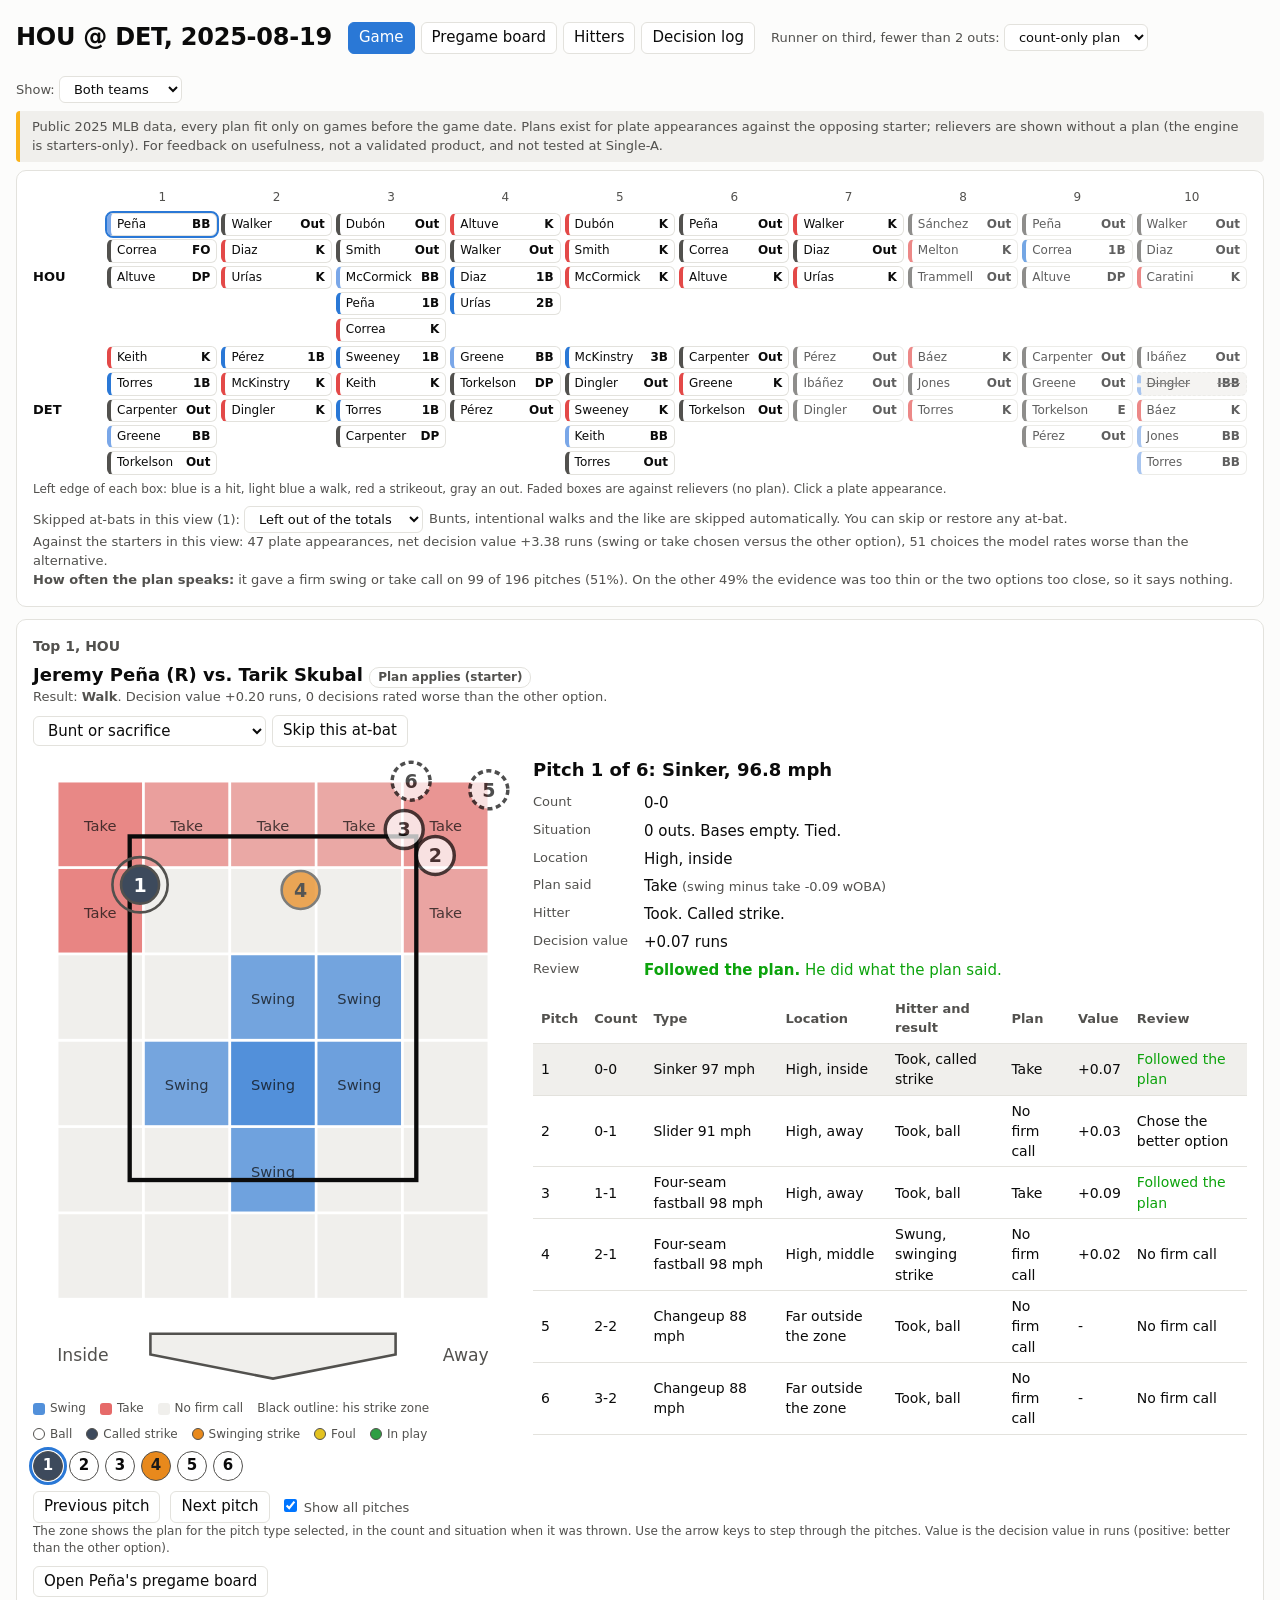
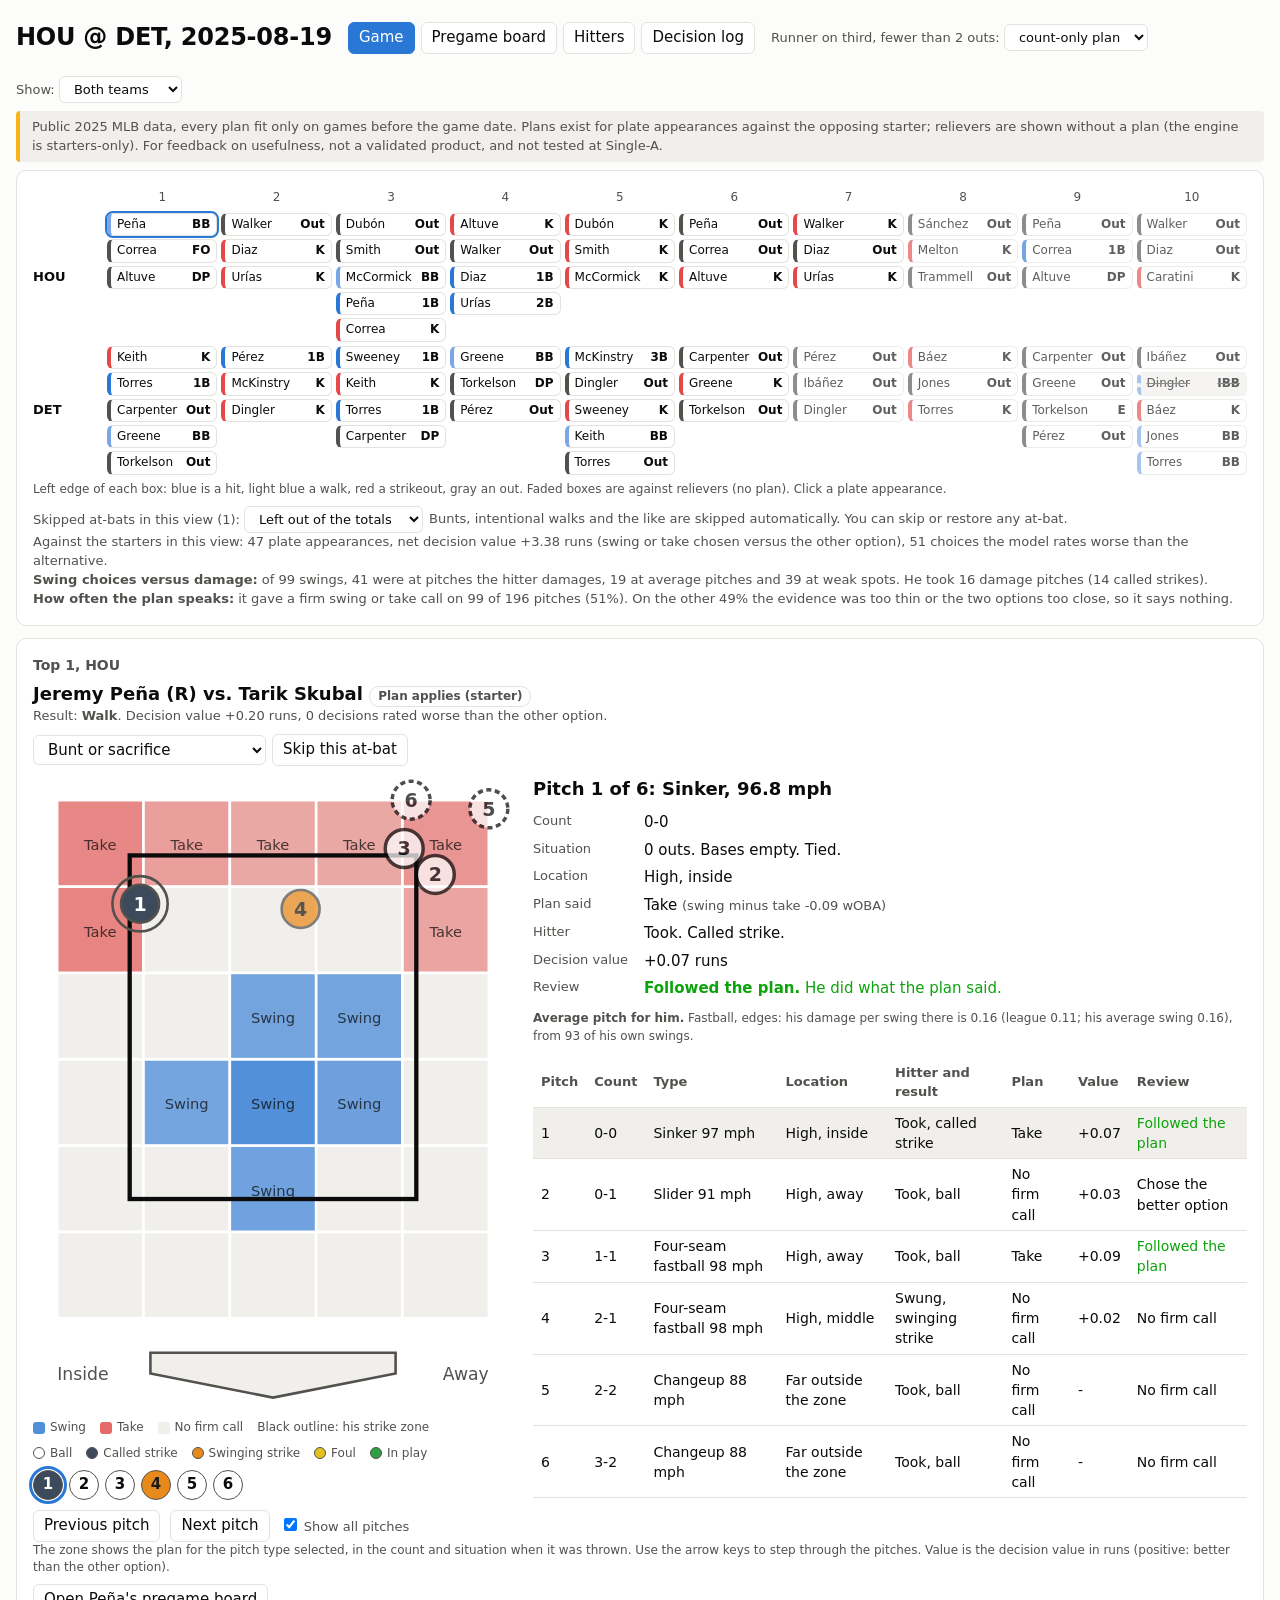
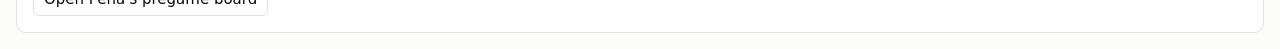
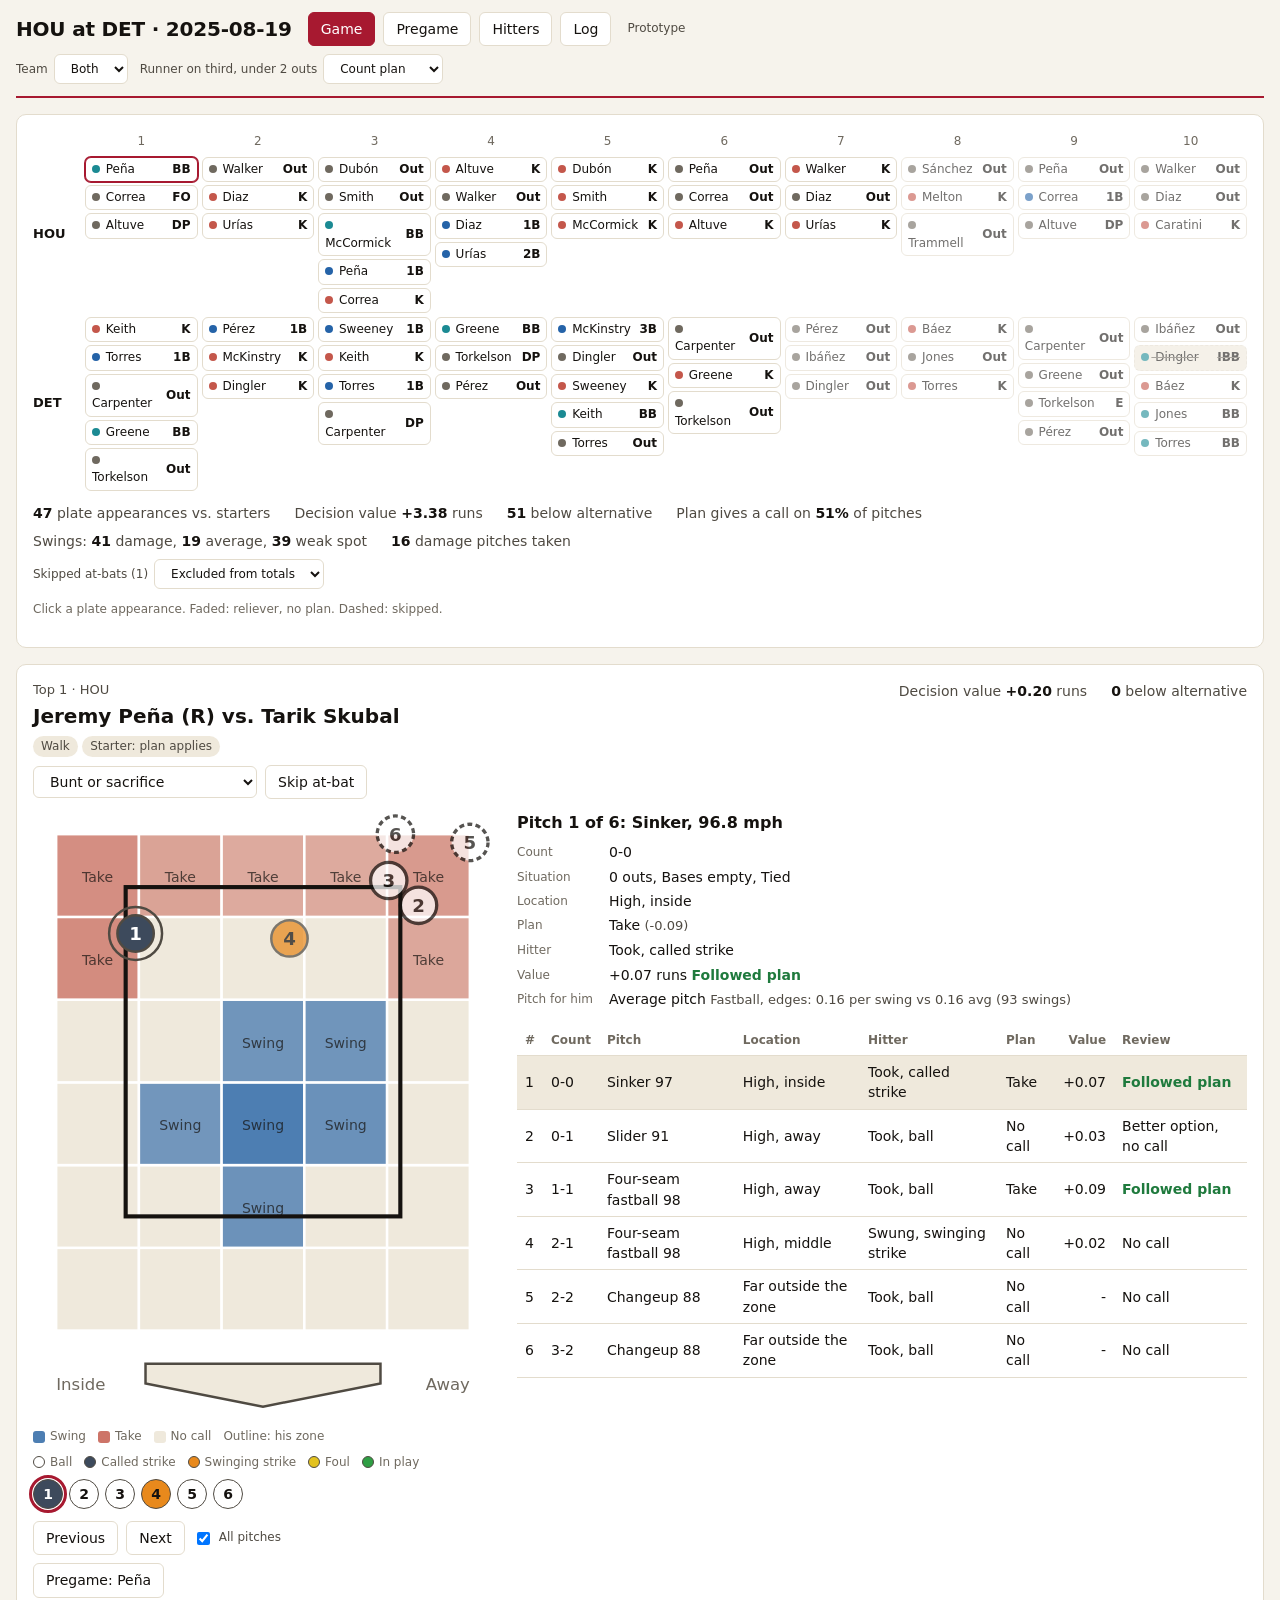
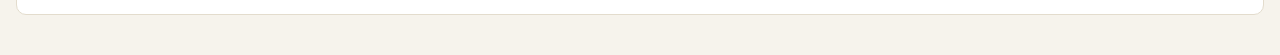
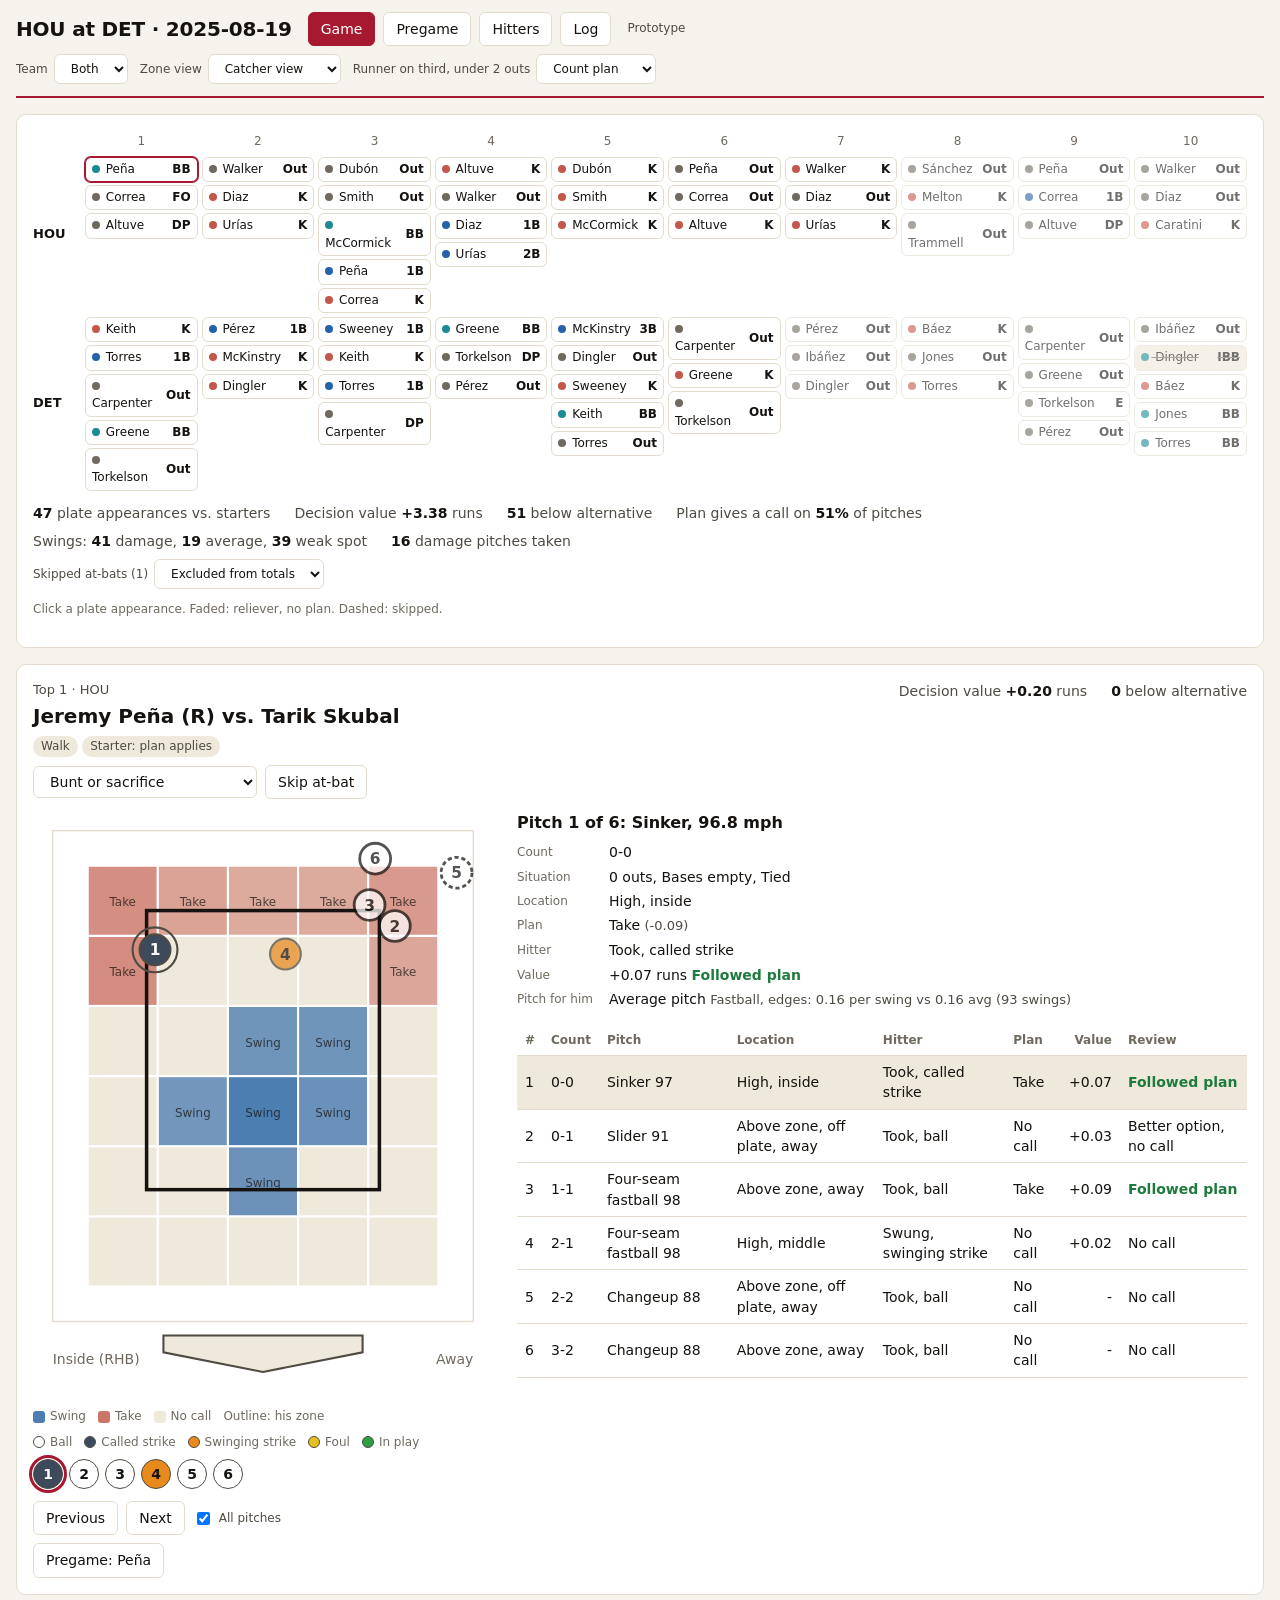
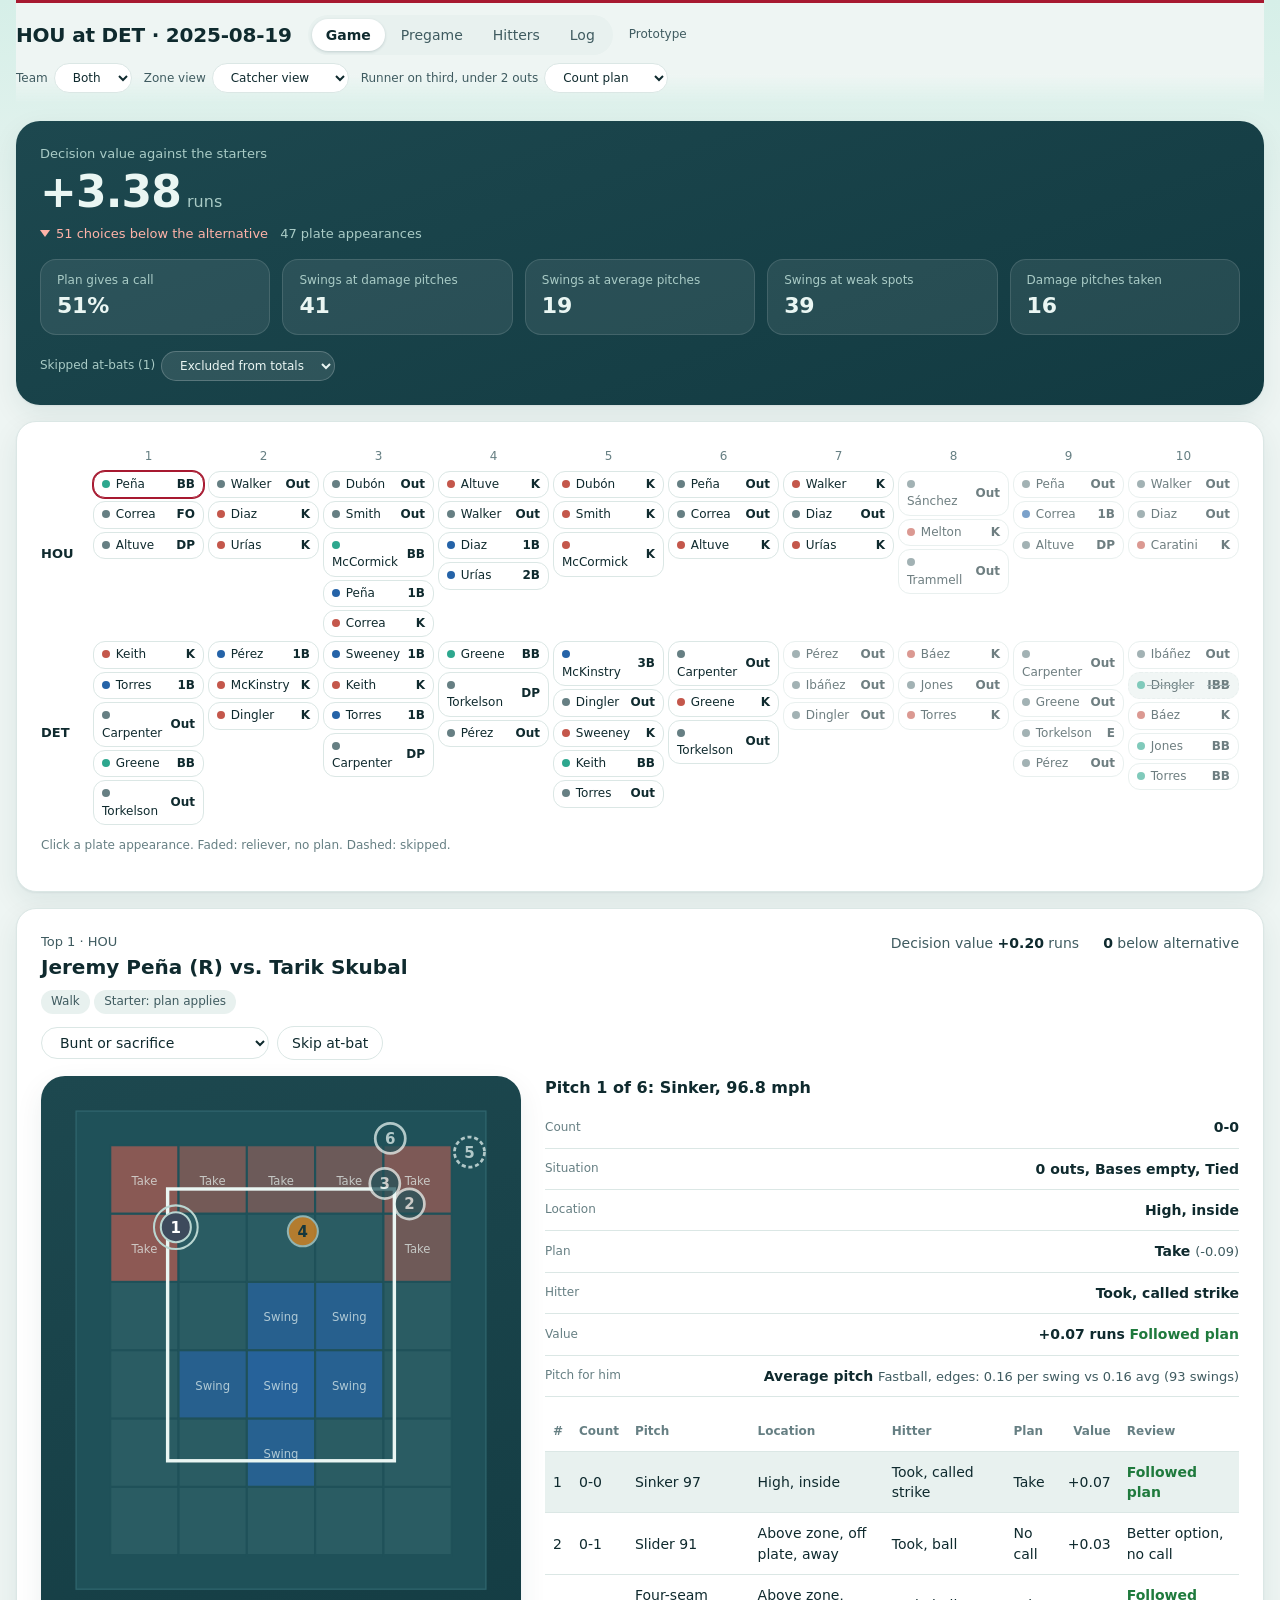
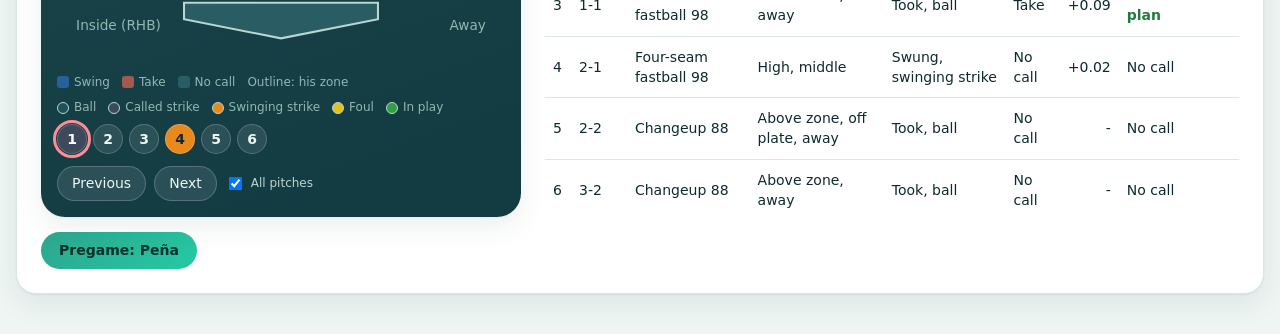
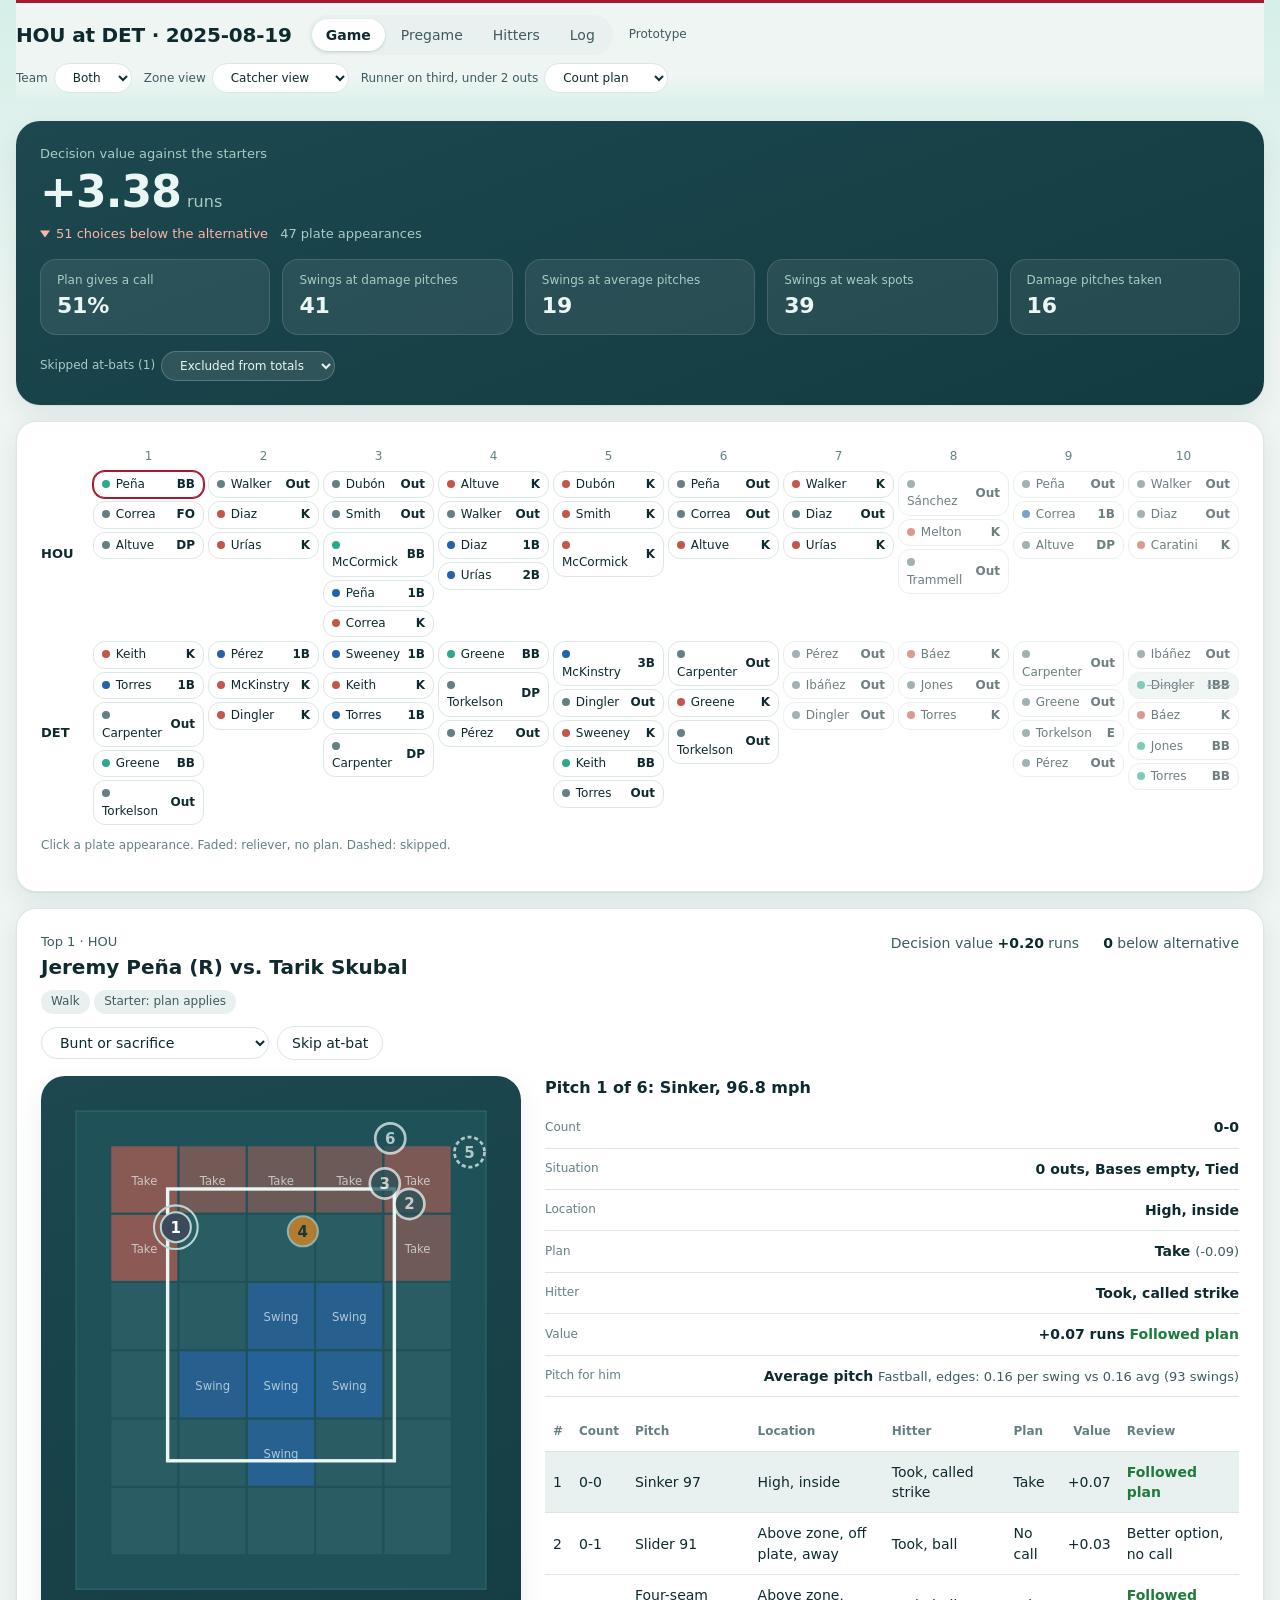
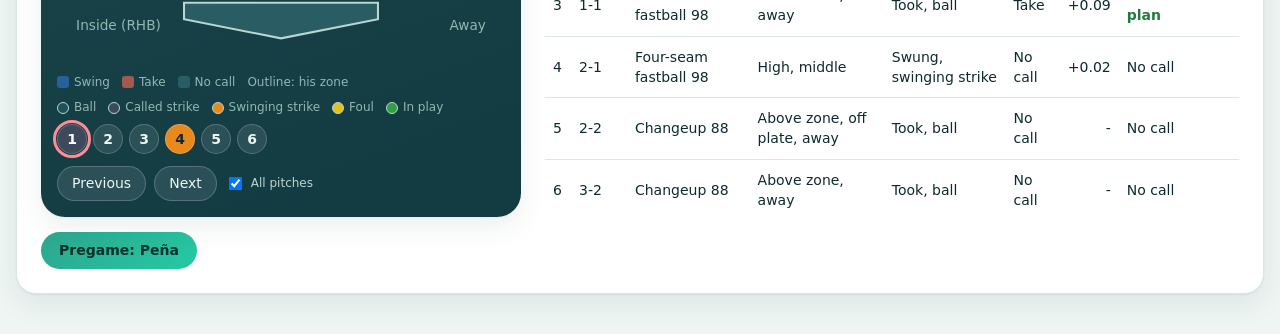
